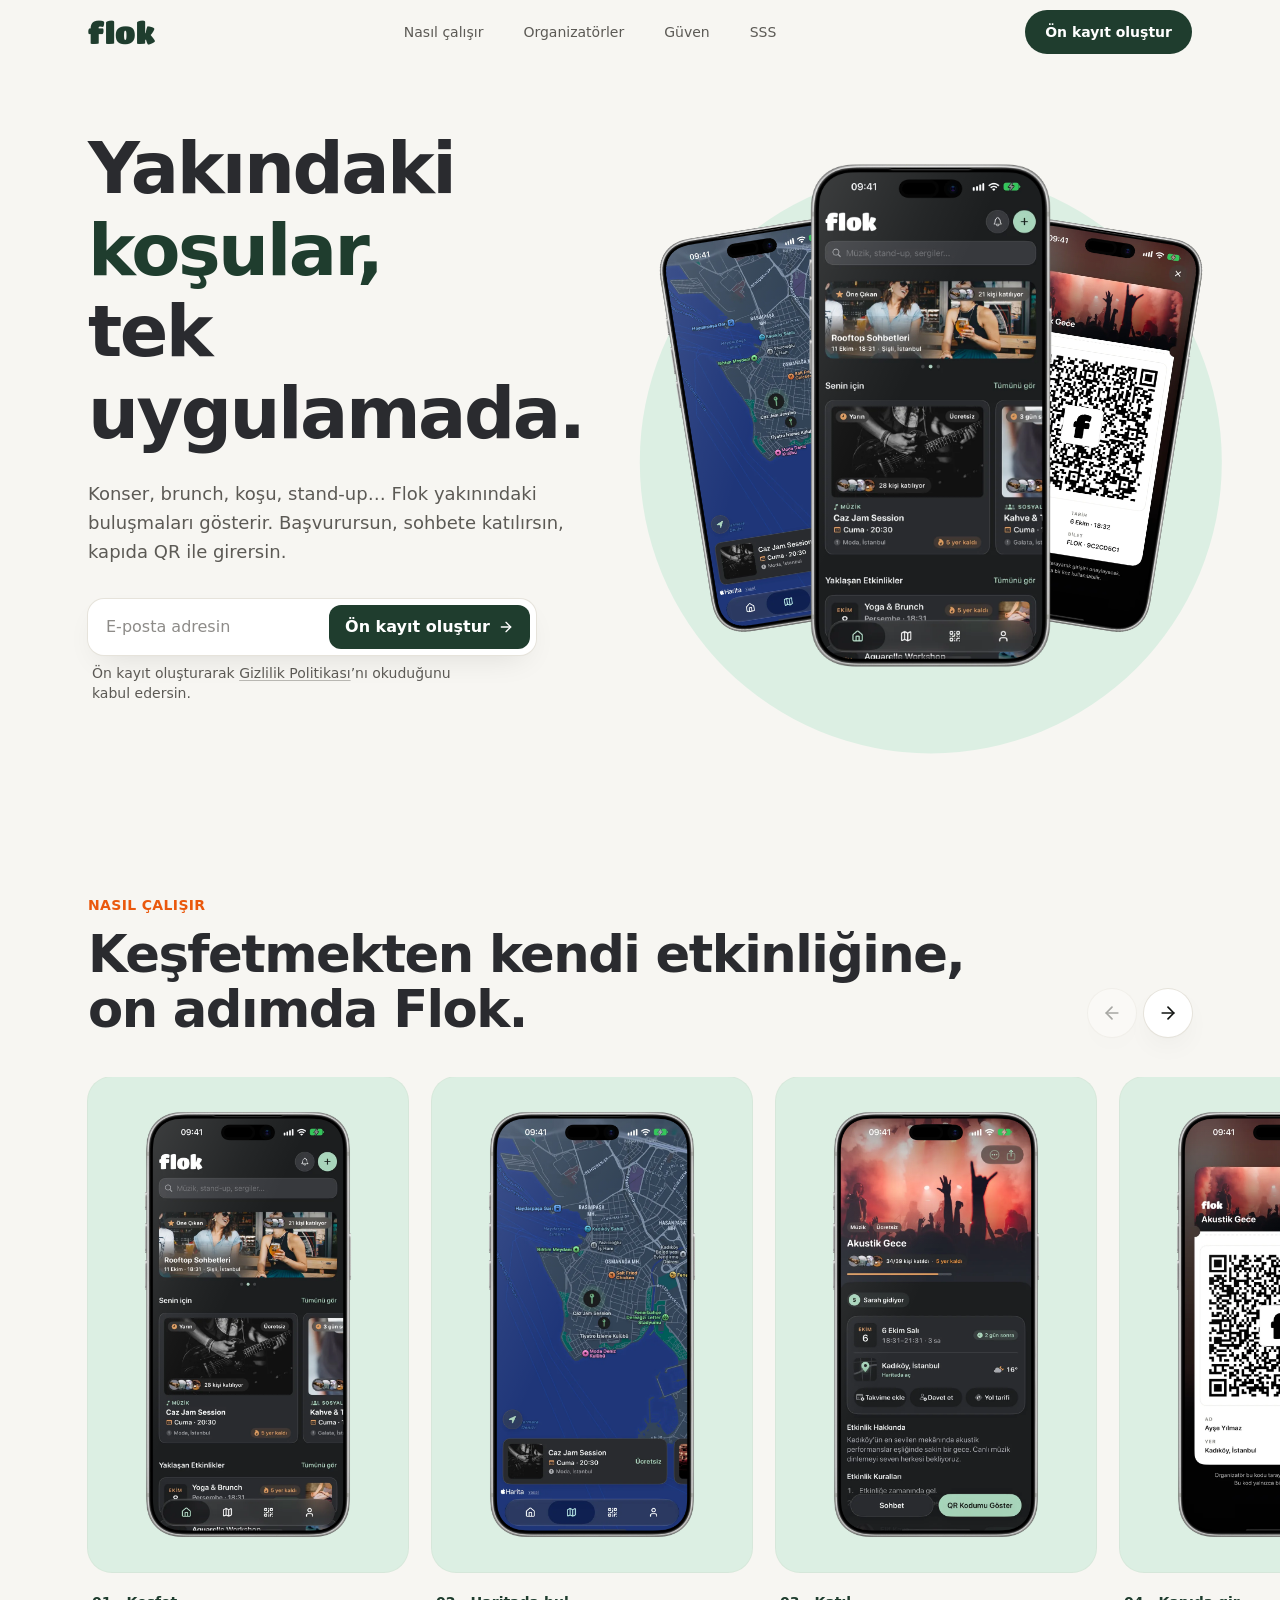
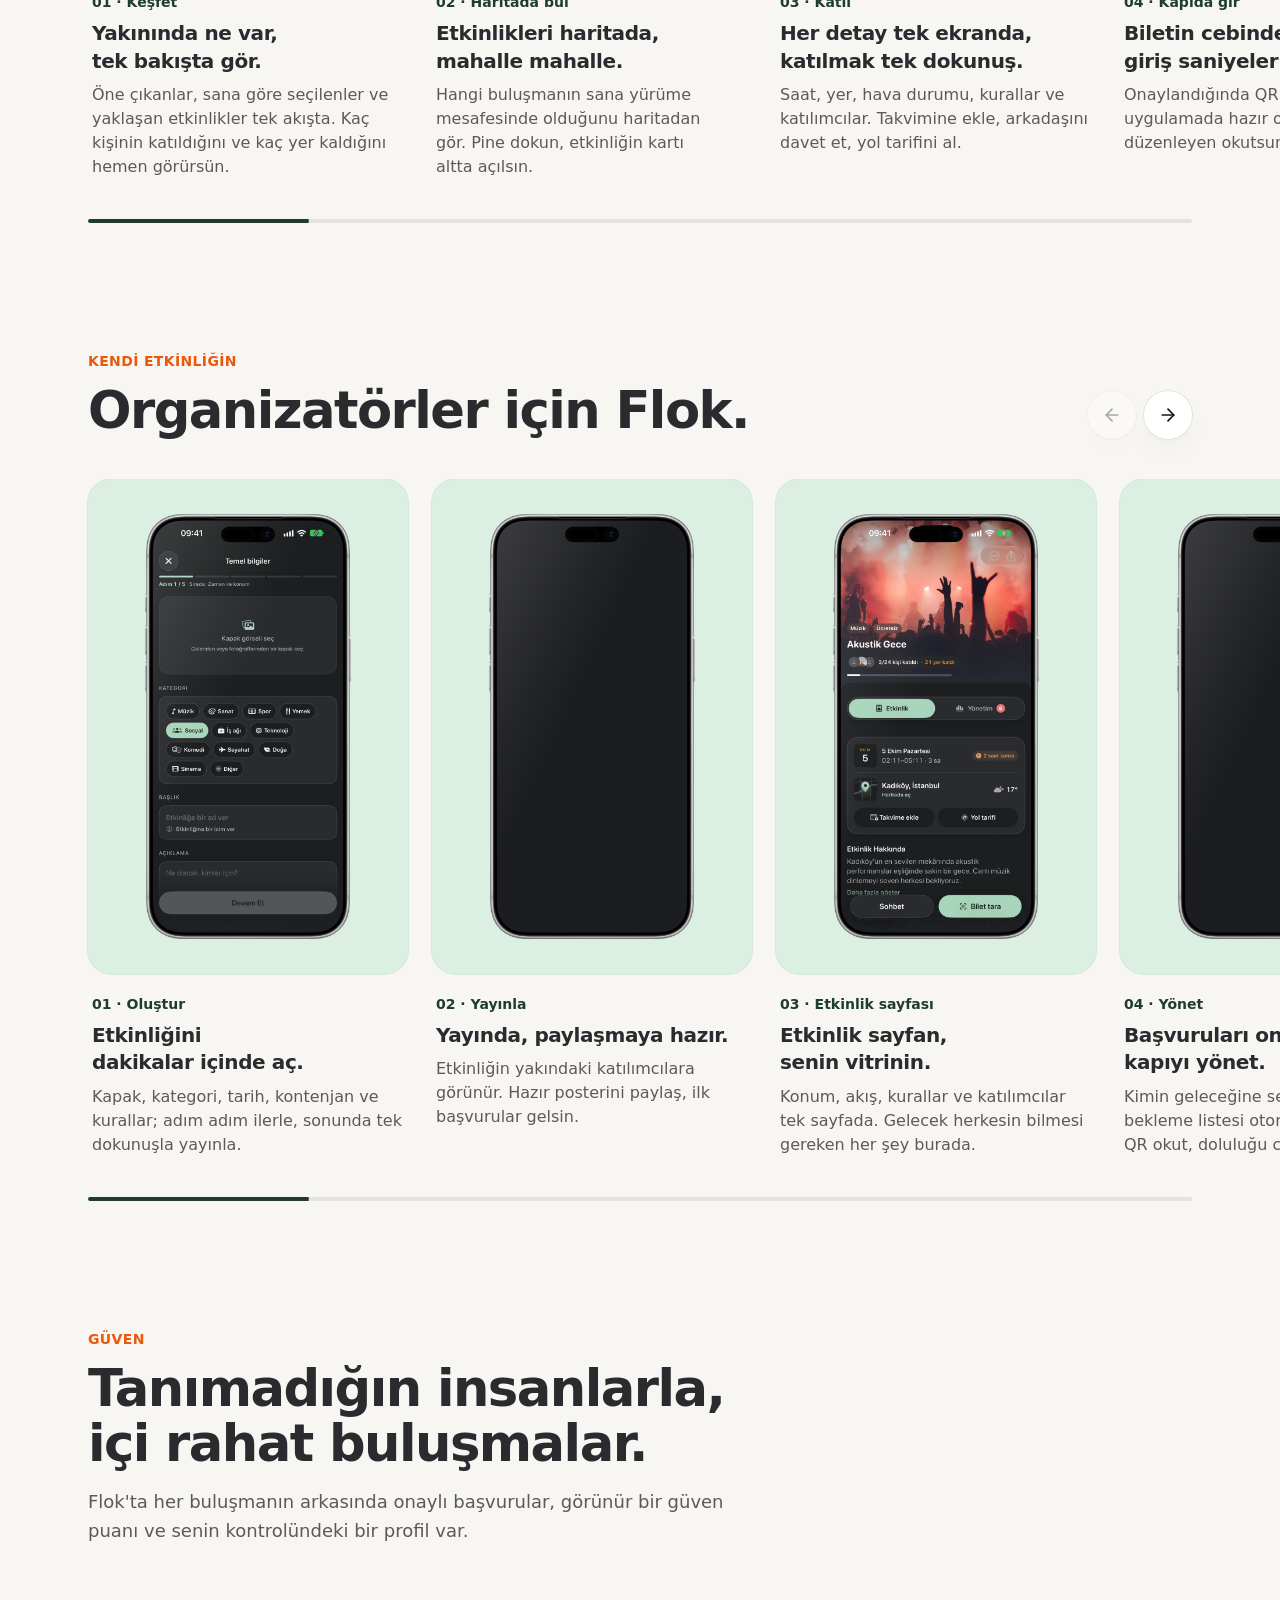
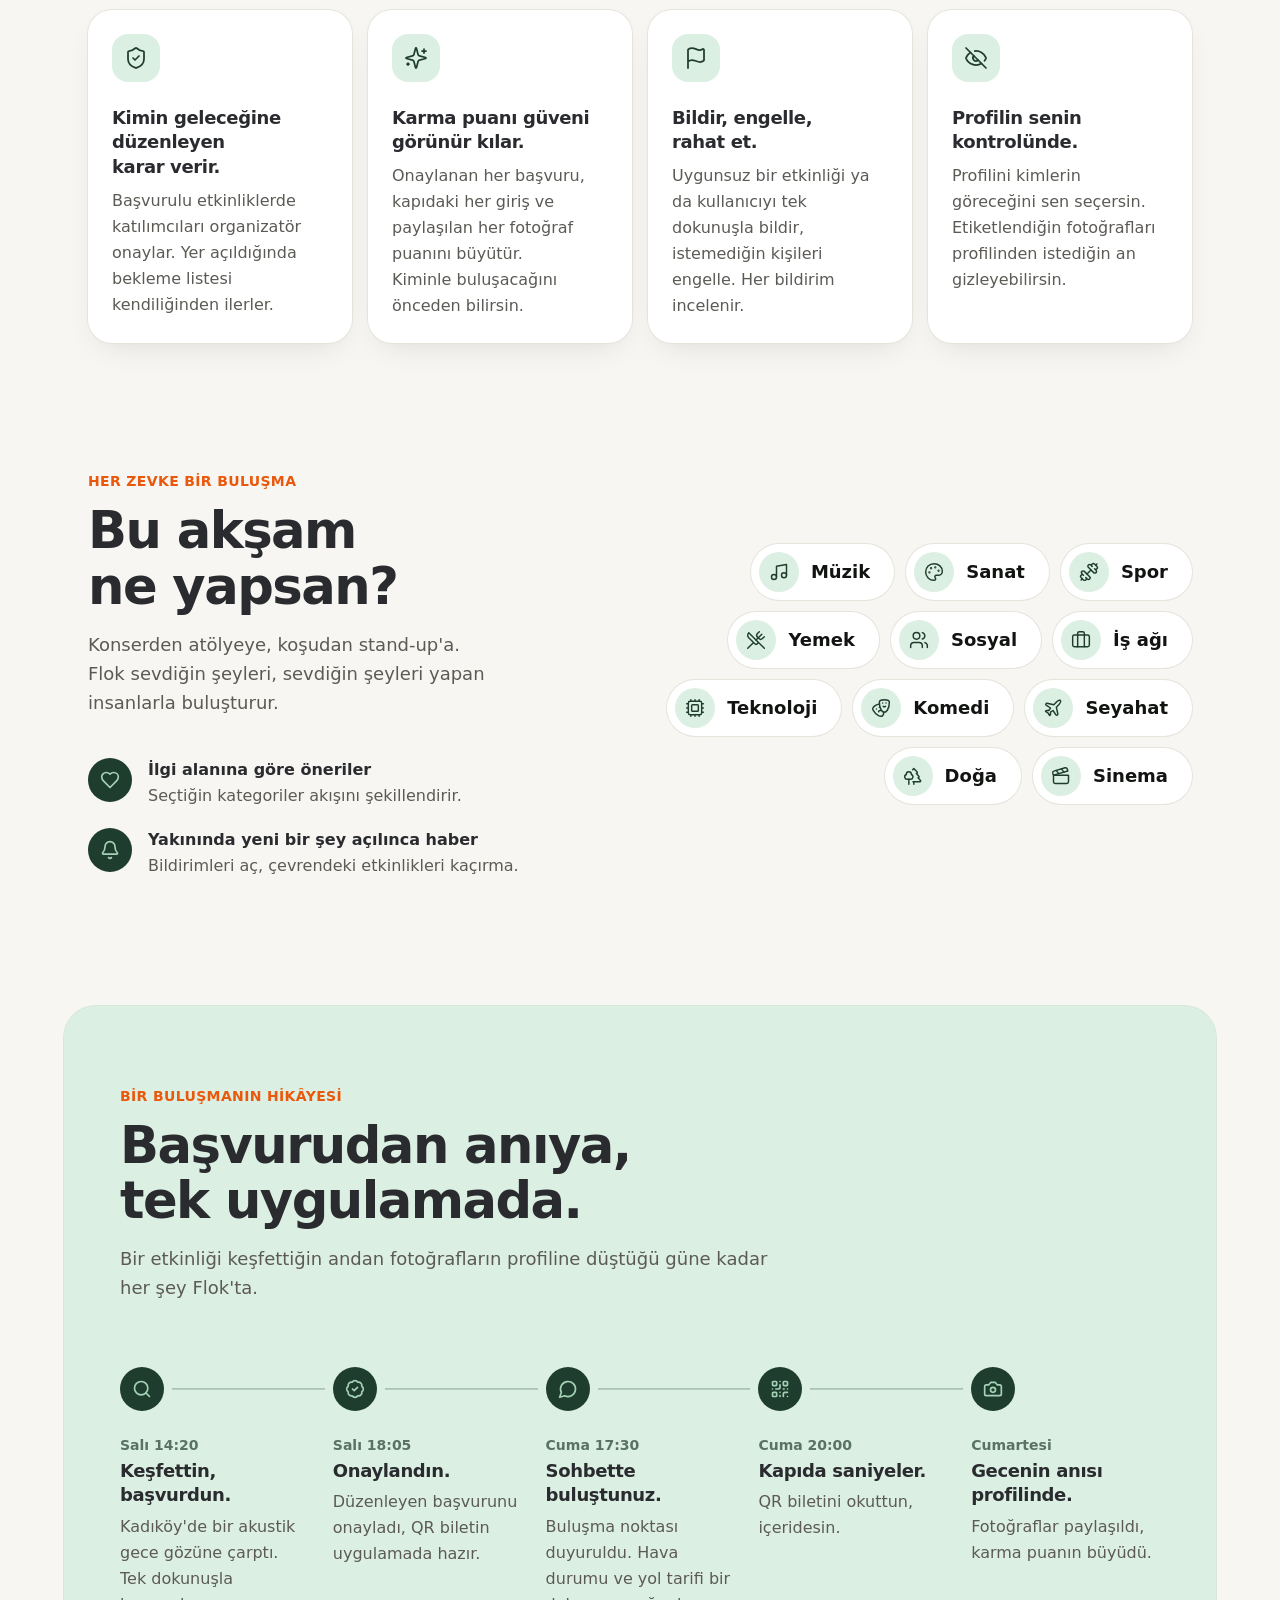
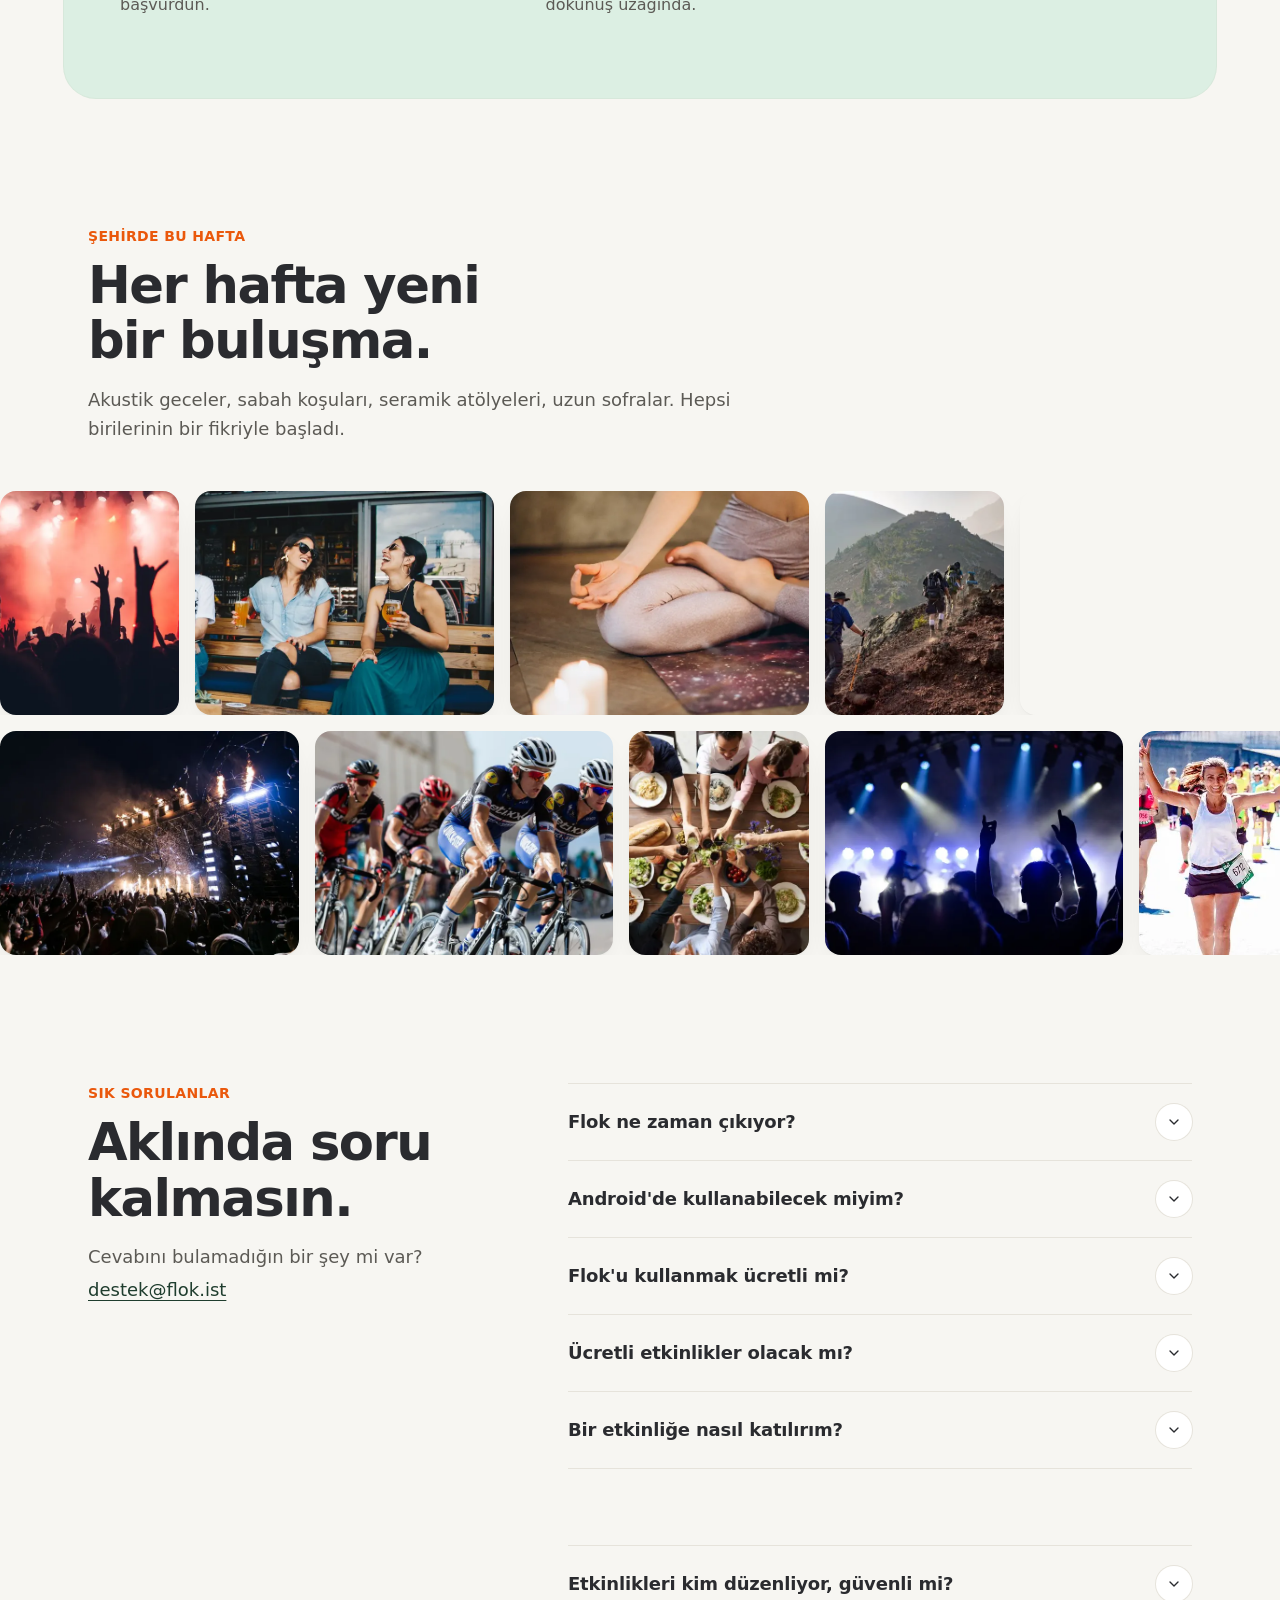
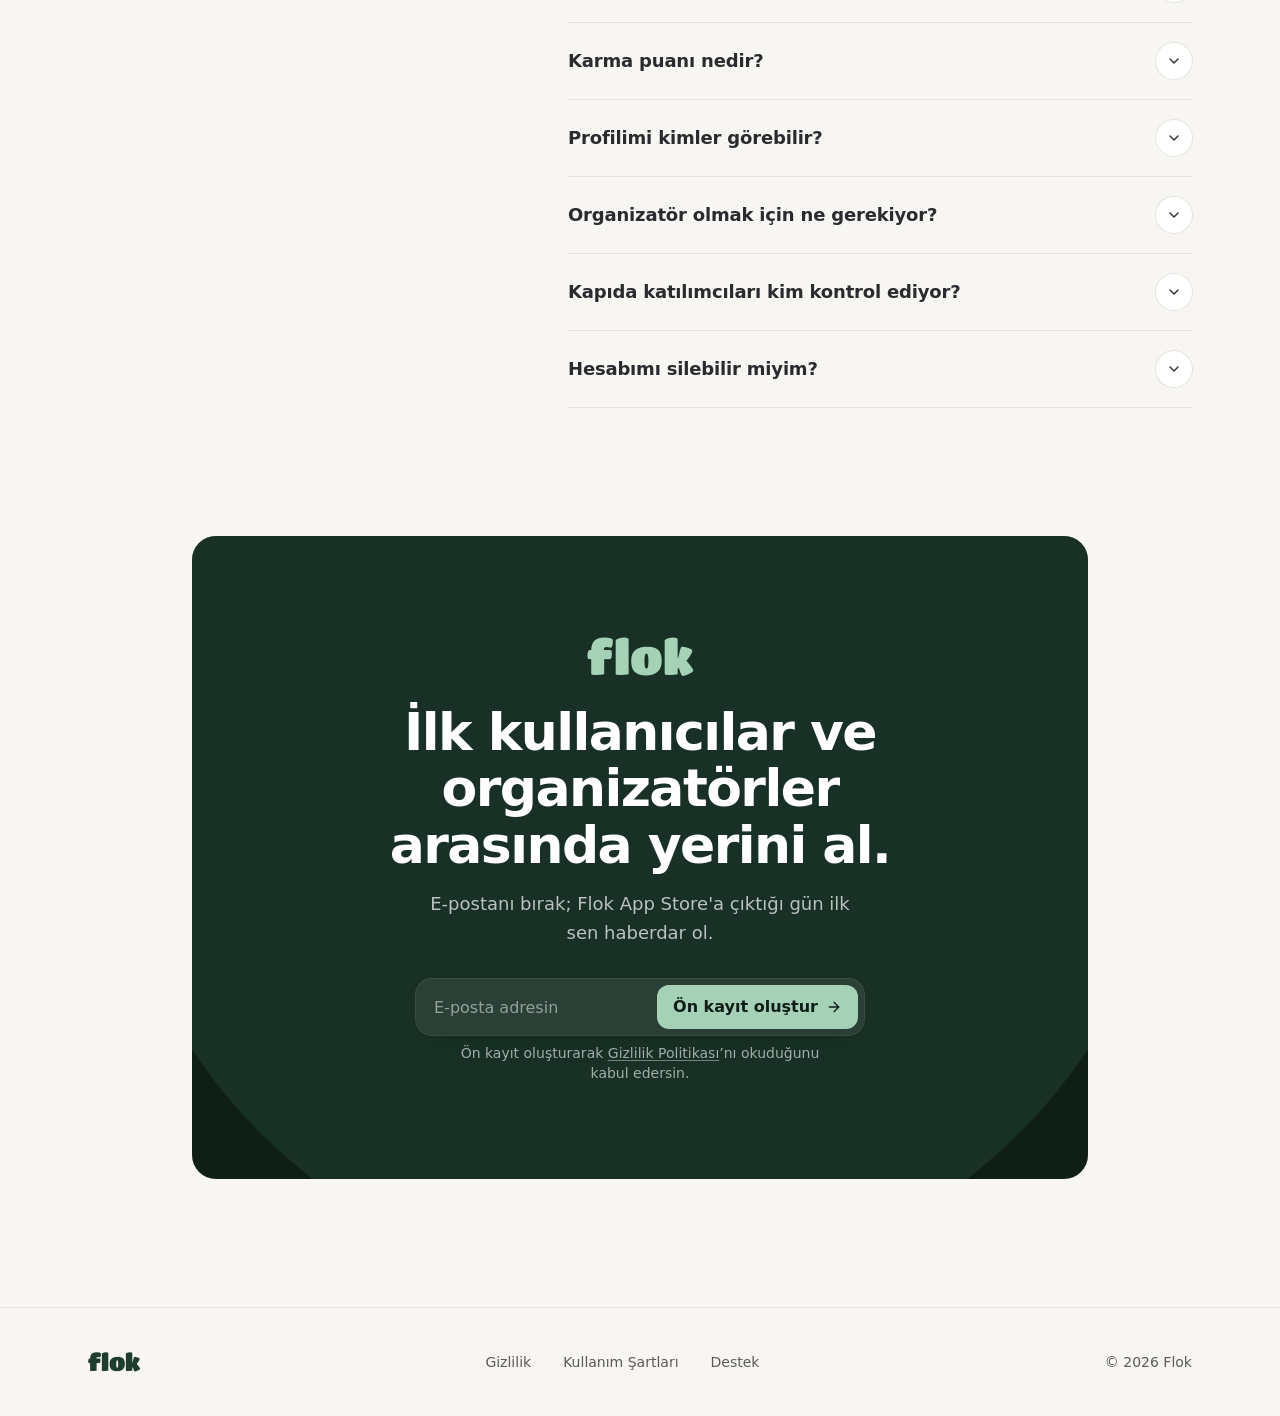
==== index.html @ c7b27651 "FAQ: organizer-led check-in Co-authored-by: Cursor <cursoragent@cursor.com>" ====
<!DOCTYPE html><!--N1QAQxFxc1OOfyD1akOY5--><html lang="tr" class="__variable_50549f"><head><meta charSet="utf-8"/><meta name="viewport" content="width=device-width, initial-scale=1"/><link rel="preload" href="/_next/static/media/bf5c1c0baed5368c-s.p.ttf" as="font" crossorigin="" type="font/ttf"/><link rel="preload" as="image" href="/images/screens/discover.webp" fetchPriority="high"/><link rel="preload" as="image" href="/images/device/iphone-17-pro-max-silver.webp"/><link rel="preload" as="image" href="/images/screens/organizer-create.webp" fetchPriority="high"/><link rel="stylesheet" href="/_next/static/css/d7f3125011aefb14.css" data-precedence="next"/><link rel="preload" as="script" fetchPriority="low" href="/_next/static/chunks/webpack-9bbf727d2c460bd5.js"/><script src="/_next/static/chunks/4bd1b696-c023c6e3521b1417.js" async=""></script><script src="/_next/static/chunks/255-09fb0d129bb12f51.js" async=""></script><script src="/_next/static/chunks/main-app-cf16a5efce6e337d.js" async=""></script><script src="/_next/static/chunks/602-55adcf4a4ee38e3e.js" async=""></script><script src="/_next/static/chunks/613-732f1d466fe06e6a.js" async=""></script><script src="/_next/static/chunks/app/page-00d53c99b347cc7b.js" async=""></script><meta name="next-size-adjust" content=""/><meta name="theme-color" content="#f7f6f2"/><title>Flok · Yakındaki etkinlikler, tek uygulamada</title><meta name="description" content="Flok yakınındaki konser, brunch, koşu ve buluşmaları gösterir. Başvur, sohbete katıl, kapıda QR ile gir. Ön kayıt açık."/><meta property="og:title" content="Flok · Yakındaki etkinlikler, tek uygulamada"/><meta property="og:description" content="Keşfet, katıl, sohbet et, kapıda QR ile gir. Ön kayıt açık."/><meta property="og:locale" content="tr_TR"/><meta property="og:image" content="https://flok.ist/images/og-home.jpg"/><meta property="og:image:width" content="1200"/><meta property="og:image:height" content="630"/><meta property="og:image:alt" content="Flok: Yakındaki etkinlikler, tek uygulamada."/><meta property="og:type" content="website"/><meta name="twitter:card" content="summary_large_image"/><meta name="twitter:title" content="Flok · Yakındaki etkinlikler, tek uygulamada"/><meta name="twitter:description" content="Keşfet, katıl, sohbet et, kapıda QR ile gir. Ön kayıt açık."/><meta name="twitter:image" content="https://flok.ist/images/og-home.jpg"/><meta name="twitter:image:width" content="1200"/><meta name="twitter:image:height" content="630"/><meta name="twitter:image:alt" content="Flok: Yakındaki etkinlikler, tek uygulamada."/><link rel="icon" href="/favicon.ico" type="image/x-icon" sizes="16x16"/><link rel="icon" href="/icon.png?3fd3f044d276ce29" type="image/png" sizes="512x512"/><link rel="apple-touch-icon" href="/apple-icon.png?17398823839cbad2" type="image/png" sizes="180x180"/><noscript><style>[style*="opacity:0"]{opacity:1!important;filter:none!important;transform:none!important}</style></noscript><script src="/_next/static/chunks/polyfills-42372ed130431b0a.js" noModule=""></script></head><body><div hidden=""><!--$--><!--/$--></div><header class="sticky top-0 z-50 transition-[background-color,box-shadow,backdrop-filter] duration-300 bg-transparent"><div class="mx-auto flex h-16 max-w-6xl items-center justify-between px-6"><a aria-label="Flok ana sayfa" class="font-logo text-3xl leading-none text-forest" href="/">flok</a><nav aria-label="Menü" class="hidden items-center gap-2 md:flex"><a class="inline-flex min-h-11 items-center rounded-full px-4 text-sm font-medium text-mute transition-colors hover:bg-ink/5 hover:text-ink" href="/#nasil">Nasıl çalışır</a><a class="inline-flex min-h-11 items-center rounded-full px-4 text-sm font-medium text-mute transition-colors hover:bg-ink/5 hover:text-ink" href="/#organizatorler">Organizatörler</a><a class="inline-flex min-h-11 items-center rounded-full px-4 text-sm font-medium text-mute transition-colors hover:bg-ink/5 hover:text-ink" href="/#guven">Güven</a><a class="inline-flex min-h-11 items-center rounded-full px-4 text-sm font-medium text-mute transition-colors hover:bg-ink/5 hover:text-ink" href="/#sss">SSS</a></nav><a class="inline-flex min-h-11 items-center rounded-full bg-forest px-5 font-display text-sm font-semibold text-white transition-colors hover:bg-forest-deep" tabindex="0" href="/#on-kayit">Ön kayıt oluştur</a></div></header><main id="main"><section id="top" class="relative overflow-x-clip"><div class="mx-auto grid max-w-6xl items-center gap-12 px-6 pt-8 pb-8 lg:grid-cols-[1.05fr_1fr] lg:gap-8 lg:pt-16 lg:pb-16"><div class="flex flex-col items-center text-center lg:items-start lg:text-left"><h1 style="animation-delay:0.05s" class="animate-rise text-[clamp(2.5rem,5.6vw,4.5rem)] leading-[1.14] font-extrabold tracking-[-0.035em]"><span class="sr-only">Yakındaki insanlar ve etkinlikler, tek uygulamada.</span><span aria-hidden="true"><span class="block">Yakındaki</span><span class="relative grid justify-items-center text-forest lg:justify-items-start"><span class="invisible col-start-1 row-start-1" aria-hidden="true">insanlar,</span><span class="invisible col-start-1 row-start-1" aria-hidden="true">etkinlikler,</span><span class="invisible col-start-1 row-start-1" aria-hidden="true">koşular,</span><span class="invisible col-start-1 row-start-1" aria-hidden="true">konserler,</span><span class="invisible col-start-1 row-start-1" aria-hidden="true">sofralar,</span><span class="invisible col-start-1 row-start-1" aria-hidden="true">atölyeler,</span><span class="invisible col-start-1 row-start-1" aria-hidden="true">yürüyüşler,</span><span class="invisible col-start-1 row-start-1" aria-hidden="true">stand-up&#x27;lar,</span><span class="invisible col-start-1 row-start-1" aria-hidden="true">sergiler,</span><span class="invisible col-start-1 row-start-1" aria-hidden="true">piknikler,</span><span class="invisible col-start-1 row-start-1" aria-hidden="true">topluluklar,</span><span class="col-start-1 row-start-1" style="opacity:1;filter:blur(0px);transform:none">insanlar,</span></span><span class="block">tek uygulamada.</span></span></h1><p style="animation-delay:0.2s" class="mt-6 max-w-lg animate-rise text-lg leading-relaxed text-mute">Konser, brunch, koşu, stand-up… Flok yakınındaki buluşmaları gösterir. Başvurursun, sohbete katılırsın, kapıda QR ile girersin.</p><div style="animation-delay:0.28s" class="mt-8 w-full max-w-md animate-rise"><div class="w-full max-w-md"><form noValidate=""><div class="flex items-center gap-2 rounded-2xl p-1.5 shadow-soft ring-1 transition-shadow focus-within:ring-2 bg-surface ring-line focus-within:ring-forest"><label for="_R_38pbtb_" class="sr-only">E-posta adresin</label><input id="_R_38pbtb_" type="email" required="" autoComplete="email" inputMode="email" placeholder="E-posta adresin" class="h-11 min-w-0 flex-1 bg-transparent px-3 text-base outline-none text-ink placeholder:text-mute/70" name="email"/><input type="text" tabindex="-1" autoComplete="off" aria-hidden="true" class="hidden" name="company"/><button type="submit" class="group inline-flex h-11 shrink-0 items-center gap-2 rounded-xl px-4 font-display font-semibold transition-colors disabled:opacity-70 bg-forest text-white hover:bg-forest-deep" tabindex="0">Ön kayıt oluştur<svg xmlns="http://www.w3.org/2000/svg" width="24" height="24" viewBox="0 0 24 24" fill="none" stroke="currentColor" stroke-width="2" stroke-linecap="round" stroke-linejoin="round" class="lucide lucide-arrow-right size-4 transition-transform group-hover:translate-x-0.5" aria-hidden="true"><path d="M5 12h14"></path><path d="m12 5 7 7-7 7"></path></svg></button></div><p role="status" aria-live="polite" class="mt-2 min-h-5 px-1 text-sm text-mute">Ön kayıt oluşturarak<!-- --> <a class="underline underline-offset-2 transition-colors decoration-mute/40 hover:text-ink" href="/gizlilik/">Gizlilik Politikası</a>’nı okuduğunu kabul edersin.</p></form></div></div></div><div class="relative mx-auto flex aspect-[1/1.02] w-full max-w-[520px] items-center justify-center" aria-label="Flok uygulama ekranları"><div aria-hidden="true" class="absolute top-1/2 left-1/2 aspect-square w-[112%] -translate-x-1/2 -translate-y-[42%] rounded-full bg-mint-soft"></div><div class="absolute top-[14%] left-[2%] w-[38%]" style="transform:none"><div class="drop-shadow-[var(--shadow-phone)]" style="opacity:0;transform:translateX(55%) translateY(60px) scale(0.94)"><div class="relative inline-block w-full align-middle leading-none" style="aspect-ratio:1470/3000"><div class="absolute z-0 overflow-hidden bg-graphite" style="left:4.557823129251701%;top:1.9333333333333333%;width:90.88435374149661%;height:96.13333333333334%;border-radius:13.323353293413174% / 6.171983356449376%"><img src="/images/screens/map.webp" alt="Harita ekranı: Kadıköy&#x27;deki etkinlik pinleri" width="660" height="1434" decoding="async" loading="lazy" fetchPriority="auto" class="block size-full object-cover object-top"/><div aria-hidden="true" class="pointer-events-none absolute inset-0 bg-[linear-gradient(115deg,rgb(255_255_255/0.14)_0%,rgb(255_255_255/0.04)_28%,transparent_42%)]"></div></div><img src="/images/device/iphone-17-pro-max-silver.webp" alt="" aria-hidden="true" width="735" height="1500" decoding="async" loading="lazy" draggable="false" class="pointer-events-none absolute inset-0 z-10 size-full select-none"/></div></div></div><div class="absolute top-[14%] right-[2%] w-[38%]" style="transform:none"><div class="drop-shadow-[var(--shadow-phone)]" style="opacity:0;transform:translateX(-55%) translateY(60px) scale(0.94)"><div class="relative inline-block w-full align-middle leading-none" style="aspect-ratio:1470/3000"><div class="absolute z-0 overflow-hidden bg-graphite" style="left:4.557823129251701%;top:1.9333333333333333%;width:90.88435374149661%;height:96.13333333333334%;border-radius:13.323353293413174% / 6.171983356449376%"><img src="/images/screens/qr.webp" alt="QR bilet ekranı: Akustik Gece bileti" width="660" height="1434" decoding="async" loading="lazy" fetchPriority="auto" class="block size-full object-cover object-top"/><div aria-hidden="true" class="pointer-events-none absolute inset-0 bg-[linear-gradient(115deg,rgb(255_255_255/0.14)_0%,rgb(255_255_255/0.04)_28%,transparent_42%)]"></div></div><img src="/images/device/iphone-17-pro-max-silver.webp" alt="" aria-hidden="true" width="735" height="1500" decoding="async" loading="lazy" draggable="false" class="pointer-events-none absolute inset-0 z-10 size-full select-none"/></div></div></div><div class="relative z-10 w-[48%]" style="transform:none"><div class="drop-shadow-[var(--shadow-phone)]" style="opacity:0;transform:translateY(90px) scale(0.9)"><div class="relative inline-block w-full align-middle leading-none" style="aspect-ratio:1470/3000"><div class="absolute z-0 overflow-hidden bg-graphite" style="left:4.557823129251701%;top:1.9333333333333333%;width:90.88435374149661%;height:96.13333333333334%;border-radius:13.323353293413174% / 6.171983356449376%"><img src="/images/screens/discover.webp" alt="Keşfet ekranı: öne çıkan ve yaklaşan etkinlikler" width="660" height="1434" decoding="async" loading="eager" fetchPriority="high" class="block size-full object-cover object-top"/><div aria-hidden="true" class="pointer-events-none absolute inset-0 bg-[linear-gradient(115deg,rgb(255_255_255/0.14)_0%,rgb(255_255_255/0.04)_28%,transparent_42%)]"></div></div><img src="/images/device/iphone-17-pro-max-silver.webp" alt="" aria-hidden="true" width="735" height="1500" decoding="async" loading="eager" draggable="false" class="pointer-events-none absolute inset-0 z-10 size-full select-none"/></div></div></div></div></div></section><section id="nasil" class="pt-24 lg:pt-32"><div class="mx-auto flex max-w-6xl flex-col gap-6 px-6 sm:flex-row sm:items-end sm:justify-between"><div style="opacity:0;filter:blur(6px);transform:translateY(12px)"><p class="font-display text-sm font-bold tracking-wide text-flame uppercase">Nasıl çalışır</p><h2 class="mt-3 text-[clamp(2rem,4vw,3.25rem)] leading-[1.08] font-bold tracking-[-0.03em]">Keşfetmekten kendi etkinliğine,<br class="hidden sm:block"/> on adımda Flok.</h2></div><div class="hidden gap-2 sm:flex"><button type="button" aria-label="Önceki ekran" disabled="" class="grid size-12 place-items-center rounded-full bg-surface text-ink shadow-soft ring-1 ring-line transition-[opacity,background-color] hover:bg-mint-soft disabled:pointer-events-none disabled:opacity-35" tabindex="0"><svg xmlns="http://www.w3.org/2000/svg" width="24" height="24" viewBox="0 0 24 24" fill="none" stroke="currentColor" stroke-width="2" stroke-linecap="round" stroke-linejoin="round" class="lucide lucide-arrow-left size-5" aria-hidden="true"><path d="m12 19-7-7 7-7"></path><path d="M19 12H5"></path></svg></button><button type="button" aria-label="Sonraki ekran" class="grid size-12 place-items-center rounded-full bg-surface text-ink shadow-soft ring-1 ring-line transition-[opacity,background-color] hover:bg-mint-soft disabled:pointer-events-none disabled:opacity-35" tabindex="0"><svg xmlns="http://www.w3.org/2000/svg" width="24" height="24" viewBox="0 0 24 24" fill="none" stroke="currentColor" stroke-width="2" stroke-linecap="round" stroke-linejoin="round" class="lucide lucide-arrow-right size-5" aria-hidden="true"><path d="M5 12h14"></path><path d="m12 5 7 7-7 7"></path></svg></button></div></div><div role="region" aria-label="Flok ekranları, yatay kaydır" tabindex="0" style="padding-inline:max(1.5rem, calc((100% - 72rem) / 2 + 1.5rem));scroll-padding-inline:max(1.5rem, calc((100% - 72rem) / 2 + 1.5rem))" class="mt-10 flex gap-4 overflow-x-auto overscroll-x-contain pb-4 outline-none [scrollbar-width:none] sm:gap-6 [&amp;::-webkit-scrollbar]:hidden snap-x snap-mandatory sm:cursor-grab"><article data-card="true" class="group w-[min(78vw,320px)] shrink-0 snap-start"><div style="opacity:0;filter:blur(6px);transform:translateY(12px)"><div class="rounded-3xl bg-mint-soft px-[17%] py-8 ring-1 ring-mint/40"><div class="drop-shadow-[var(--shadow-phone)] transition-transform duration-500 ease-[cubic-bezier(0.22,1,0.36,1)] group-hover:-translate-y-2"><div class="relative inline-block w-full align-middle leading-none" style="aspect-ratio:1470/3000"><div class="absolute z-0 overflow-hidden bg-graphite" style="left:4.557823129251701%;top:1.9333333333333333%;width:90.88435374149661%;height:96.13333333333334%;border-radius:13.323353293413174% / 6.171983356449376%"><img src="/images/screens/discover.webp" alt="Keşfet ekranı: öne çıkan ve yaklaşan etkinlikler" width="660" height="1434" decoding="async" loading="eager" fetchPriority="high" class="block size-full object-cover object-top"/><div aria-hidden="true" class="pointer-events-none absolute inset-0 bg-[linear-gradient(115deg,rgb(255_255_255/0.14)_0%,rgb(255_255_255/0.04)_28%,transparent_42%)]"></div></div><img src="/images/device/iphone-17-pro-max-silver.webp" alt="" aria-hidden="true" width="735" height="1500" decoding="async" loading="eager" draggable="false" class="pointer-events-none absolute inset-0 z-10 size-full select-none"/></div></div></div><div class="px-1 pt-5"><p class="font-display text-sm font-bold text-forest">01<!-- --> · <!-- -->Keşfet</p><h3 class="mt-2 text-xl leading-snug font-bold tracking-[-0.02em]">Yakınında ne var, tek bakışta gör.</h3><p class="mt-2 text-mute">Öne çıkanlar, sana göre seçilenler ve yaklaşan etkinlikler tek akışta. Kaç kişinin katıldığını ve kaç yer kaldığını hemen görürsün.</p></div></div></article><article data-card="true" class="group w-[min(78vw,320px)] shrink-0 snap-start"><div style="opacity:0;filter:blur(6px);transform:translateY(12px)"><div class="rounded-3xl bg-mint-soft px-[17%] py-8 ring-1 ring-mint/40"><div class="drop-shadow-[var(--shadow-phone)] transition-transform duration-500 ease-[cubic-bezier(0.22,1,0.36,1)] group-hover:-translate-y-2"><div class="relative inline-block w-full align-middle leading-none" style="aspect-ratio:1470/3000"><div class="absolute z-0 overflow-hidden bg-graphite" style="left:4.557823129251701%;top:1.9333333333333333%;width:90.88435374149661%;height:96.13333333333334%;border-radius:13.323353293413174% / 6.171983356449376%"><img src="/images/screens/map.webp" alt="Harita ekranı: Kadıköy&#x27;deki etkinlik pinleri" width="660" height="1434" decoding="async" loading="lazy" fetchPriority="auto" class="block size-full object-cover object-top"/><div aria-hidden="true" class="pointer-events-none absolute inset-0 bg-[linear-gradient(115deg,rgb(255_255_255/0.14)_0%,rgb(255_255_255/0.04)_28%,transparent_42%)]"></div></div><img src="/images/device/iphone-17-pro-max-silver.webp" alt="" aria-hidden="true" width="735" height="1500" decoding="async" loading="lazy" draggable="false" class="pointer-events-none absolute inset-0 z-10 size-full select-none"/></div></div></div><div class="px-1 pt-5"><p class="font-display text-sm font-bold text-forest">02<!-- --> · <!-- -->Haritada bul</p><h3 class="mt-2 text-xl leading-snug font-bold tracking-[-0.02em]">Etkinlikleri haritada, mahalle mahalle.</h3><p class="mt-2 text-mute">Hangi buluşmanın sana yürüme mesafesinde olduğunu haritadan gör. Pine dokun, etkinliğin kartı altta açılsın.</p></div></div></article><article data-card="true" class="group w-[min(78vw,320px)] shrink-0 snap-start"><div style="opacity:0;filter:blur(6px);transform:translateY(12px)"><div class="rounded-3xl bg-mint-soft px-[17%] py-8 ring-1 ring-mint/40"><div class="drop-shadow-[var(--shadow-phone)] transition-transform duration-500 ease-[cubic-bezier(0.22,1,0.36,1)] group-hover:-translate-y-2"><div class="relative inline-block w-full align-middle leading-none" style="aspect-ratio:1470/3000"><div class="absolute z-0 overflow-hidden bg-graphite" style="left:4.557823129251701%;top:1.9333333333333333%;width:90.88435374149661%;height:96.13333333333334%;border-radius:13.323353293413174% / 6.171983356449376%"><img src="/images/screens/detail.webp" alt="Etkinlik detay ekranı: Akustik Gece" width="660" height="1434" decoding="async" loading="lazy" fetchPriority="auto" class="block size-full object-cover object-top"/><div aria-hidden="true" class="pointer-events-none absolute inset-0 bg-[linear-gradient(115deg,rgb(255_255_255/0.14)_0%,rgb(255_255_255/0.04)_28%,transparent_42%)]"></div></div><img src="/images/device/iphone-17-pro-max-silver.webp" alt="" aria-hidden="true" width="735" height="1500" decoding="async" loading="lazy" draggable="false" class="pointer-events-none absolute inset-0 z-10 size-full select-none"/></div></div></div><div class="px-1 pt-5"><p class="font-display text-sm font-bold text-forest">03<!-- --> · <!-- -->Katıl</p><h3 class="mt-2 text-xl leading-snug font-bold tracking-[-0.02em]">Her detay tek ekranda, katılmak tek dokunuş.</h3><p class="mt-2 text-mute">Saat, yer, hava durumu, kurallar ve katılımcılar. Takvimine ekle, arkadaşını davet et, yol tarifini al.</p></div></div></article><article data-card="true" class="group w-[min(78vw,320px)] shrink-0 snap-start"><div style="opacity:0;filter:blur(6px);transform:translateY(12px)"><div class="rounded-3xl bg-mint-soft px-[17%] py-8 ring-1 ring-mint/40"><div class="drop-shadow-[var(--shadow-phone)] transition-transform duration-500 ease-[cubic-bezier(0.22,1,0.36,1)] group-hover:-translate-y-2"><div class="relative inline-block w-full align-middle leading-none" style="aspect-ratio:1470/3000"><div class="absolute z-0 overflow-hidden bg-graphite" style="left:4.557823129251701%;top:1.9333333333333333%;width:90.88435374149661%;height:96.13333333333334%;border-radius:13.323353293413174% / 6.171983356449376%"><img src="/images/screens/qr.webp" alt="QR bilet ekranı: Akustik Gece bileti" width="660" height="1434" decoding="async" loading="lazy" fetchPriority="auto" class="block size-full object-cover object-top"/><div aria-hidden="true" class="pointer-events-none absolute inset-0 bg-[linear-gradient(115deg,rgb(255_255_255/0.14)_0%,rgb(255_255_255/0.04)_28%,transparent_42%)]"></div></div><img src="/images/device/iphone-17-pro-max-silver.webp" alt="" aria-hidden="true" width="735" height="1500" decoding="async" loading="lazy" draggable="false" class="pointer-events-none absolute inset-0 z-10 size-full select-none"/></div></div></div><div class="px-1 pt-5"><p class="font-display text-sm font-bold text-forest">04<!-- --> · <!-- -->Kapıda gir</p><h3 class="mt-2 text-xl leading-snug font-bold tracking-[-0.02em]">Biletin cebinde, giriş saniyeler sürer.</h3><p class="mt-2 text-mute">Onaylandığında QR biletin uygulamada hazır olur. Kapıda göster, düzenleyen okutsun, içeridesin.</p></div></div></article><article data-card="true" class="group w-[min(78vw,320px)] shrink-0 snap-start"><div style="opacity:0;filter:blur(6px);transform:translateY(12px)"><div class="rounded-3xl bg-mint-soft px-[17%] py-8 ring-1 ring-mint/40"><div class="drop-shadow-[var(--shadow-phone)] transition-transform duration-500 ease-[cubic-bezier(0.22,1,0.36,1)] group-hover:-translate-y-2"><div class="relative inline-block w-full align-middle leading-none" style="aspect-ratio:1470/3000"><div class="absolute z-0 overflow-hidden bg-graphite" style="left:4.557823129251701%;top:1.9333333333333333%;width:90.88435374149661%;height:96.13333333333334%;border-radius:13.323353293413174% / 6.171983356449376%"><img src="/images/screens/chat.webp" alt="Etkinlik sohbeti ekranı" width="660" height="1434" decoding="async" loading="lazy" fetchPriority="auto" class="block size-full object-cover object-top"/><div aria-hidden="true" class="pointer-events-none absolute inset-0 bg-[linear-gradient(115deg,rgb(255_255_255/0.14)_0%,rgb(255_255_255/0.04)_28%,transparent_42%)]"></div></div><img src="/images/device/iphone-17-pro-max-silver.webp" alt="" aria-hidden="true" width="735" height="1500" decoding="async" loading="lazy" draggable="false" class="pointer-events-none absolute inset-0 z-10 size-full select-none"/></div></div></div><div class="px-1 pt-5"><p class="font-display text-sm font-bold text-forest">05<!-- --> · <!-- -->Sohbet</p><h3 class="mt-2 text-xl leading-snug font-bold tracking-[-0.02em]">Katılımcılarla tek yerde konuş.</h3><p class="mt-2 text-mute">Her etkinliğin kendi sohbeti var. Düzenleyen duyuru paylaşır, katılımcılar nerede buluşacağını konuşur.</p></div></div></article><article data-card="true" class="group w-[min(78vw,320px)] shrink-0 snap-start"><div style="opacity:0;filter:blur(6px);transform:translateY(12px)"><div class="rounded-3xl bg-mint-soft px-[17%] py-8 ring-1 ring-mint/40"><div class="drop-shadow-[var(--shadow-phone)] transition-transform duration-500 ease-[cubic-bezier(0.22,1,0.36,1)] group-hover:-translate-y-2"><div class="relative inline-block w-full align-middle leading-none" style="aspect-ratio:1470/3000"><div class="absolute z-0 overflow-hidden bg-graphite" style="left:4.557823129251701%;top:1.9333333333333333%;width:90.88435374149661%;height:96.13333333333334%;border-radius:13.323353293413174% / 6.171983356449376%"><img src="/images/screens/profile.webp" alt="Profil ekranı: karma puanı ve etkinlik anıları" width="660" height="1434" decoding="async" loading="lazy" fetchPriority="auto" class="block size-full object-cover object-top"/><div aria-hidden="true" class="pointer-events-none absolute inset-0 bg-[linear-gradient(115deg,rgb(255_255_255/0.14)_0%,rgb(255_255_255/0.04)_28%,transparent_42%)]"></div></div><img src="/images/device/iphone-17-pro-max-silver.webp" alt="" aria-hidden="true" width="735" height="1500" decoding="async" loading="lazy" draggable="false" class="pointer-events-none absolute inset-0 z-10 size-full select-none"/></div></div></div><div class="px-1 pt-5"><p class="font-display text-sm font-bold text-forest">06<!-- --> · <!-- -->Anılar</p><h3 class="mt-2 text-xl leading-snug font-bold tracking-[-0.02em]">Her buluşma profilinde bir anı.</h3><p class="mt-2 text-mute">Etkinlikten sonra fotoğrafları ekle. Katılanlar görür, beğenir; her katılımla karma puanın büyür.</p></div></div></article><article data-card="true" class="group w-[min(78vw,320px)] shrink-0 snap-start"><div style="opacity:0;filter:blur(6px);transform:translateY(12px)"><div class="rounded-3xl bg-mint-soft px-[17%] py-8 ring-1 ring-mint/40"><div class="drop-shadow-[var(--shadow-phone)] transition-transform duration-500 ease-[cubic-bezier(0.22,1,0.36,1)] group-hover:-translate-y-2"><div class="relative inline-block w-full align-middle leading-none" style="aspect-ratio:1470/3000"><div class="absolute z-0 overflow-hidden bg-graphite" style="left:4.557823129251701%;top:1.9333333333333333%;width:90.88435374149661%;height:96.13333333333334%;border-radius:13.323353293413174% / 6.171983356449376%"><img src="/images/screens/organizer.webp" alt="Düzenleyen paneli: başvurular, doluluk ve kapıda giriş" width="660" height="1434" decoding="async" loading="lazy" fetchPriority="auto" class="block size-full object-cover object-top"/><div aria-hidden="true" class="pointer-events-none absolute inset-0 bg-[linear-gradient(115deg,rgb(255_255_255/0.14)_0%,rgb(255_255_255/0.04)_28%,transparent_42%)]"></div></div><img src="/images/device/iphone-17-pro-max-silver.webp" alt="" aria-hidden="true" width="735" height="1500" decoding="async" loading="lazy" draggable="false" class="pointer-events-none absolute inset-0 z-10 size-full select-none"/></div></div></div><div class="px-1 pt-5"><p class="font-display text-sm font-bold text-forest">07<!-- --> · <!-- -->Düzenle</p><h3 class="mt-2 text-xl leading-snug font-bold tracking-[-0.02em]">Sıra sende: kendi etkinliğini aç.</h3><p class="mt-2 text-mute">Yer, saat, kontenjan ve kuralları gir, yayınla. Başvuruları onayla, kapıda biletleri tara, doluluğu tek panelden izle.</p></div></div></article><article data-card="true" class="group w-[min(78vw,320px)] shrink-0 snap-start"><div style="opacity:0;filter:blur(6px);transform:translateY(12px)"><div class="rounded-3xl bg-mint-soft px-[17%] py-8 ring-1 ring-mint/40"><div class="drop-shadow-[var(--shadow-phone)] transition-transform duration-500 ease-[cubic-bezier(0.22,1,0.36,1)] group-hover:-translate-y-2"><div class="relative inline-block w-full align-middle leading-none" style="aspect-ratio:1470/3000"><div class="absolute z-0 overflow-hidden bg-graphite" style="left:4.557823129251701%;top:1.9333333333333333%;width:90.88435374149661%;height:96.13333333333334%;border-radius:13.323353293413174% / 6.171983356449376%"><img src="/images/screens/my-events.webp" alt="Etkinliklerim ekranı: sıradaki etkinlik ve bu haftaki planlar" width="660" height="1434" decoding="async" loading="lazy" fetchPriority="auto" class="block size-full object-cover object-top"/><div aria-hidden="true" class="pointer-events-none absolute inset-0 bg-[linear-gradient(115deg,rgb(255_255_255/0.14)_0%,rgb(255_255_255/0.04)_28%,transparent_42%)]"></div></div><img src="/images/device/iphone-17-pro-max-silver.webp" alt="" aria-hidden="true" width="735" height="1500" decoding="async" loading="lazy" draggable="false" class="pointer-events-none absolute inset-0 z-10 size-full select-none"/></div></div></div><div class="px-1 pt-5"><p class="font-display text-sm font-bold text-forest">08<!-- --> · <!-- -->Etkinliklerim</p><h3 class="mt-2 text-xl leading-snug font-bold tracking-[-0.02em]">Planların tek listede.</h3><p class="mt-2 text-mute">Sıradaki etkinliğin en üstte; biletine, sohbetine ve yol tarifine tek dokunuşla ulaş. Katılacakların, oluşturdukların ve geçmişin ayrı sekmelerde.</p></div></div></article><article data-card="true" class="group w-[min(78vw,320px)] shrink-0 snap-start"><div style="opacity:0;filter:blur(6px);transform:translateY(12px)"><div class="rounded-3xl bg-mint-soft px-[17%] py-8 ring-1 ring-mint/40"><div class="drop-shadow-[var(--shadow-phone)] transition-transform duration-500 ease-[cubic-bezier(0.22,1,0.36,1)] group-hover:-translate-y-2"><div class="relative inline-block w-full align-middle leading-none" style="aspect-ratio:1470/3000"><div class="absolute z-0 overflow-hidden bg-graphite" style="left:4.557823129251701%;top:1.9333333333333333%;width:90.88435374149661%;height:96.13333333333334%;border-radius:13.323353293413174% / 6.171983356449376%"><img src="/images/screens/organizer-create.webp" alt="Etkinlik oluşturma ekranı" width="660" height="1434" decoding="async" loading="lazy" fetchPriority="auto" class="block size-full object-cover object-top"/><div aria-hidden="true" class="pointer-events-none absolute inset-0 bg-[linear-gradient(115deg,rgb(255_255_255/0.14)_0%,rgb(255_255_255/0.04)_28%,transparent_42%)]"></div></div><img src="/images/device/iphone-17-pro-max-silver.webp" alt="" aria-hidden="true" width="735" height="1500" decoding="async" loading="lazy" draggable="false" class="pointer-events-none absolute inset-0 z-10 size-full select-none"/></div></div></div><div class="px-1 pt-5"><p class="font-display text-sm font-bold text-forest">09<!-- --> · <!-- -->Oluştur</p><h3 class="mt-2 text-xl leading-snug font-bold tracking-[-0.02em]">Adım adım etkinlik oluştur.</h3><p class="mt-2 text-mute">Kapak, kategori, tarih, kontenjan ve kurallar. Her adım tek ekranda, sonunda tek dokunuşla yayınla.</p></div></div></article><article data-card="true" class="group w-[min(78vw,320px)] shrink-0 snap-start"><div style="opacity:0;filter:blur(6px);transform:translateY(12px)"><div class="rounded-3xl bg-mint-soft px-[17%] py-8 ring-1 ring-mint/40"><div class="drop-shadow-[var(--shadow-phone)] transition-transform duration-500 ease-[cubic-bezier(0.22,1,0.36,1)] group-hover:-translate-y-2"><div class="relative inline-block w-full align-middle leading-none" style="aspect-ratio:1470/3000"><div class="absolute z-0 overflow-hidden bg-graphite" style="left:4.557823129251701%;top:1.9333333333333333%;width:90.88435374149661%;height:96.13333333333334%;border-radius:13.323353293413174% / 6.171983356449376%"><img src="/images/screens/welcome.webp" alt="Hoş geldin ekranı: Apple, Google veya e-posta ile giriş" width="660" height="1434" decoding="async" loading="lazy" fetchPriority="auto" class="block size-full object-cover object-top"/><div aria-hidden="true" class="pointer-events-none absolute inset-0 bg-[linear-gradient(115deg,rgb(255_255_255/0.14)_0%,rgb(255_255_255/0.04)_28%,transparent_42%)]"></div></div><img src="/images/device/iphone-17-pro-max-silver.webp" alt="" aria-hidden="true" width="735" height="1500" decoding="async" loading="lazy" draggable="false" class="pointer-events-none absolute inset-0 z-10 size-full select-none"/></div></div></div><div class="px-1 pt-5"><p class="font-display text-sm font-bold text-forest">10<!-- --> · <!-- -->Hemen başla</p><h3 class="mt-2 text-xl leading-snug font-bold tracking-[-0.02em]">Saniyeler içinde içeridesin.</h3><p class="mt-2 text-mute">Apple, Google ya da e-postanla giriş yap; ilgi alanlarını seç, yakınındaki etkinlikler hazır.</p></div></div></article></div><div class="mx-auto mt-6 max-w-6xl px-6"><div aria-hidden="true" class="h-1 overflow-hidden rounded-full bg-line"><div class="h-full origin-left rounded-full bg-forest"></div></div></div></section><section id="organizatorler" class="pt-24 lg:pt-32"><div class="mx-auto flex max-w-6xl flex-col gap-6 px-6 sm:flex-row sm:items-end sm:justify-between"><div style="opacity:0;filter:blur(6px);transform:translateY(12px)"><p class="font-display text-sm font-bold tracking-wide text-flame uppercase">Kendi etkinliğin</p><h2 class="mt-3 text-[clamp(2rem,4vw,3.25rem)] leading-[1.08] font-bold tracking-[-0.03em]">Organizatörler için Flok.</h2></div><div class="hidden gap-2 sm:flex"><button type="button" aria-label="Önceki ekran" disabled="" class="grid size-12 place-items-center rounded-full bg-surface text-ink shadow-soft ring-1 ring-line transition-[opacity,background-color] hover:bg-mint-soft disabled:pointer-events-none disabled:opacity-35" tabindex="0"><svg xmlns="http://www.w3.org/2000/svg" width="24" height="24" viewBox="0 0 24 24" fill="none" stroke="currentColor" stroke-width="2" stroke-linecap="round" stroke-linejoin="round" class="lucide lucide-arrow-left size-5" aria-hidden="true"><path d="m12 19-7-7 7-7"></path><path d="M19 12H5"></path></svg></button><button type="button" aria-label="Sonraki ekran" class="grid size-12 place-items-center rounded-full bg-surface text-ink shadow-soft ring-1 ring-line transition-[opacity,background-color] hover:bg-mint-soft disabled:pointer-events-none disabled:opacity-35" tabindex="0"><svg xmlns="http://www.w3.org/2000/svg" width="24" height="24" viewBox="0 0 24 24" fill="none" stroke="currentColor" stroke-width="2" stroke-linecap="round" stroke-linejoin="round" class="lucide lucide-arrow-right size-5" aria-hidden="true"><path d="M5 12h14"></path><path d="m12 5 7 7-7 7"></path></svg></button></div></div><div role="region" aria-label="Organizatör ekranları, yatay kaydır" tabindex="0" style="padding-inline:max(1.5rem, calc((100% - 72rem) / 2 + 1.5rem));scroll-padding-inline:max(1.5rem, calc((100% - 72rem) / 2 + 1.5rem))" class="mt-10 flex gap-4 overflow-x-auto overscroll-x-contain pb-4 outline-none [scrollbar-width:none] sm:gap-6 [&amp;::-webkit-scrollbar]:hidden snap-x snap-mandatory sm:cursor-grab"><article data-card="true" class="group w-[min(78vw,320px)] shrink-0 snap-start"><div style="opacity:0;filter:blur(6px);transform:translateY(12px)"><div class="rounded-3xl bg-mint-soft px-[17%] py-8 ring-1 ring-mint/40"><div class="drop-shadow-[var(--shadow-phone)] transition-transform duration-500 ease-[cubic-bezier(0.22,1,0.36,1)] group-hover:-translate-y-2"><div class="relative inline-block w-full align-middle leading-none" style="aspect-ratio:1470/3000"><div class="absolute z-0 overflow-hidden bg-graphite" style="left:4.557823129251701%;top:1.9333333333333333%;width:90.88435374149661%;height:96.13333333333334%;border-radius:13.323353293413174% / 6.171983356449376%"><img src="/images/screens/organizer-create.webp" alt="Etkinlik oluşturma ekranı" width="660" height="1434" decoding="async" loading="eager" fetchPriority="high" class="block size-full object-cover object-top"/><div aria-hidden="true" class="pointer-events-none absolute inset-0 bg-[linear-gradient(115deg,rgb(255_255_255/0.14)_0%,rgb(255_255_255/0.04)_28%,transparent_42%)]"></div></div><img src="/images/device/iphone-17-pro-max-silver.webp" alt="" aria-hidden="true" width="735" height="1500" decoding="async" loading="eager" draggable="false" class="pointer-events-none absolute inset-0 z-10 size-full select-none"/></div></div></div><div class="px-1 pt-5"><p class="font-display text-sm font-bold text-forest">01<!-- --> · <!-- -->Oluştur</p><h3 class="mt-2 text-xl leading-snug font-bold tracking-[-0.02em]">Etkinliğini dakikalar içinde aç.</h3><p class="mt-2 text-mute">Kapak, kategori, tarih, kontenjan ve kurallar; adım adım ilerle, sonunda tek dokunuşla yayınla.</p></div></div></article><article data-card="true" class="group w-[min(78vw,320px)] shrink-0 snap-start"><div style="opacity:0;filter:blur(6px);transform:translateY(12px)"><div class="rounded-3xl bg-mint-soft px-[17%] py-8 ring-1 ring-mint/40"><div class="drop-shadow-[var(--shadow-phone)] transition-transform duration-500 ease-[cubic-bezier(0.22,1,0.36,1)] group-hover:-translate-y-2"><div class="relative inline-block w-full align-middle leading-none" style="aspect-ratio:1470/3000"><div class="absolute z-0 overflow-hidden bg-graphite" style="left:4.557823129251701%;top:1.9333333333333333%;width:90.88435374149661%;height:96.13333333333334%;border-radius:13.323353293413174% / 6.171983356449376%"><img src="/images/screens/organizer-published.webp" alt="Etkinlik yayınlandı ekranı ve paylaşım posteri" width="660" height="1434" decoding="async" loading="lazy" fetchPriority="auto" class="block size-full object-cover object-top"/><div aria-hidden="true" class="pointer-events-none absolute inset-0 bg-[linear-gradient(115deg,rgb(255_255_255/0.14)_0%,rgb(255_255_255/0.04)_28%,transparent_42%)]"></div></div><img src="/images/device/iphone-17-pro-max-silver.webp" alt="" aria-hidden="true" width="735" height="1500" decoding="async" loading="lazy" draggable="false" class="pointer-events-none absolute inset-0 z-10 size-full select-none"/></div></div></div><div class="px-1 pt-5"><p class="font-display text-sm font-bold text-forest">02<!-- --> · <!-- -->Yayınla</p><h3 class="mt-2 text-xl leading-snug font-bold tracking-[-0.02em]">Yayında, paylaşmaya hazır.</h3><p class="mt-2 text-mute">Etkinliğin yakındaki katılımcılara görünür. Hazır posterini paylaş, ilk başvurular gelsin.</p></div></div></article><article data-card="true" class="group w-[min(78vw,320px)] shrink-0 snap-start"><div style="opacity:0;filter:blur(6px);transform:translateY(12px)"><div class="rounded-3xl bg-mint-soft px-[17%] py-8 ring-1 ring-mint/40"><div class="drop-shadow-[var(--shadow-phone)] transition-transform duration-500 ease-[cubic-bezier(0.22,1,0.36,1)] group-hover:-translate-y-2"><div class="relative inline-block w-full align-middle leading-none" style="aspect-ratio:1470/3000"><div class="absolute z-0 overflow-hidden bg-graphite" style="left:4.557823129251701%;top:1.9333333333333333%;width:90.88435374149661%;height:96.13333333333334%;border-radius:13.323353293413174% / 6.171983356449376%"><img src="/images/screens/organizer-info.webp" alt="Organizatörün etkinlik sayfası" width="660" height="1434" decoding="async" loading="lazy" fetchPriority="auto" class="block size-full object-cover object-top"/><div aria-hidden="true" class="pointer-events-none absolute inset-0 bg-[linear-gradient(115deg,rgb(255_255_255/0.14)_0%,rgb(255_255_255/0.04)_28%,transparent_42%)]"></div></div><img src="/images/device/iphone-17-pro-max-silver.webp" alt="" aria-hidden="true" width="735" height="1500" decoding="async" loading="lazy" draggable="false" class="pointer-events-none absolute inset-0 z-10 size-full select-none"/></div></div></div><div class="px-1 pt-5"><p class="font-display text-sm font-bold text-forest">03<!-- --> · <!-- -->Etkinlik sayfası</p><h3 class="mt-2 text-xl leading-snug font-bold tracking-[-0.02em]">Etkinlik sayfan, senin vitrinin.</h3><p class="mt-2 text-mute">Konum, akış, kurallar ve katılımcılar tek sayfada. Gelecek herkesin bilmesi gereken her şey burada.</p></div></div></article><article data-card="true" class="group w-[min(78vw,320px)] shrink-0 snap-start"><div style="opacity:0;filter:blur(6px);transform:translateY(12px)"><div class="rounded-3xl bg-mint-soft px-[17%] py-8 ring-1 ring-mint/40"><div class="drop-shadow-[var(--shadow-phone)] transition-transform duration-500 ease-[cubic-bezier(0.22,1,0.36,1)] group-hover:-translate-y-2"><div class="relative inline-block w-full align-middle leading-none" style="aspect-ratio:1470/3000"><div class="absolute z-0 overflow-hidden bg-graphite" style="left:4.557823129251701%;top:1.9333333333333333%;width:90.88435374149661%;height:96.13333333333334%;border-radius:13.323353293413174% / 6.171983356449376%"><img src="/images/screens/organizer.webp" alt="Düzenleyen paneli: başvurular, doluluk ve kapıda giriş" width="660" height="1434" decoding="async" loading="lazy" fetchPriority="auto" class="block size-full object-cover object-top"/><div aria-hidden="true" class="pointer-events-none absolute inset-0 bg-[linear-gradient(115deg,rgb(255_255_255/0.14)_0%,rgb(255_255_255/0.04)_28%,transparent_42%)]"></div></div><img src="/images/device/iphone-17-pro-max-silver.webp" alt="" aria-hidden="true" width="735" height="1500" decoding="async" loading="lazy" draggable="false" class="pointer-events-none absolute inset-0 z-10 size-full select-none"/></div></div></div><div class="px-1 pt-5"><p class="font-display text-sm font-bold text-forest">04<!-- --> · <!-- -->Yönet</p><h3 class="mt-2 text-xl leading-snug font-bold tracking-[-0.02em]">Başvuruları onayla, kapıyı yönet.</h3><p class="mt-2 text-mute">Kimin geleceğine sen karar ver; bekleme listesi otomatik işler. Kapıda QR okut, doluluğu canlı izle.</p></div></div></article><article data-card="true" class="group w-[min(78vw,320px)] shrink-0 snap-start"><div style="opacity:0;filter:blur(6px);transform:translateY(12px)"><div class="rounded-3xl bg-mint-soft px-[17%] py-8 ring-1 ring-mint/40"><div class="drop-shadow-[var(--shadow-phone)] transition-transform duration-500 ease-[cubic-bezier(0.22,1,0.36,1)] group-hover:-translate-y-2"><div class="relative inline-block w-full align-middle leading-none" style="aspect-ratio:1470/3000"><div class="absolute z-0 overflow-hidden bg-graphite" style="left:4.557823129251701%;top:1.9333333333333333%;width:90.88435374149661%;height:96.13333333333334%;border-radius:13.323353293413174% / 6.171983356449376%"><img src="/images/screens/organizer-chat.webp" alt="Organizatörün etkinlik sohbeti" width="660" height="1434" decoding="async" loading="lazy" fetchPriority="auto" class="block size-full object-cover object-top"/><div aria-hidden="true" class="pointer-events-none absolute inset-0 bg-[linear-gradient(115deg,rgb(255_255_255/0.14)_0%,rgb(255_255_255/0.04)_28%,transparent_42%)]"></div></div><img src="/images/device/iphone-17-pro-max-silver.webp" alt="" aria-hidden="true" width="735" height="1500" decoding="async" loading="lazy" draggable="false" class="pointer-events-none absolute inset-0 z-10 size-full select-none"/></div></div></div><div class="px-1 pt-5"><p class="font-display text-sm font-bold text-forest">05<!-- --> · <!-- -->Duyuru yap</p><h3 class="mt-2 text-xl leading-snug font-bold tracking-[-0.02em]">Katılımcılarına tek mesajla ulaş.</h3><p class="mt-2 text-mute">Etkinlik sohbetinde duyuru paylaş, soruları yanıtla. Herkes aynı bilgiyle gelsin.</p></div></div></article></div><div class="mx-auto mt-6 max-w-6xl px-6"><div aria-hidden="true" class="h-1 overflow-hidden rounded-full bg-line"><div class="h-full origin-left rounded-full bg-forest"></div></div></div></section><section id="guven" class="pt-24 lg:pt-32"><div class="mx-auto max-w-6xl px-6"><div class="max-w-2xl" style="opacity:0;filter:blur(6px);transform:translateY(12px)"><p class="font-display text-sm font-bold tracking-wide text-flame uppercase">Güven</p><h2 class="mt-3 text-[clamp(2rem,4vw,3.25rem)] leading-[1.08] font-bold tracking-[-0.03em]">Tanımadığın insanlarla, içi rahat buluşmalar.</h2><p class="mt-4 text-lg leading-relaxed text-mute">Flok&#x27;ta her buluşmanın arkasında onaylı başvurular, görünür bir güven puanı ve senin kontrolündeki bir profil var.</p></div><ul class="mt-12 grid gap-4 sm:grid-cols-2 lg:mt-16 lg:grid-cols-4"><li><div class="h-full" style="opacity:0;filter:blur(6px);transform:translateY(12px)"><article class="group h-full rounded-3xl bg-surface p-6 shadow-soft ring-1 ring-line transition-[translate,background-color,box-shadow] duration-500 ease-[cubic-bezier(0.22,1,0.36,1)] hover:-translate-y-1 hover:bg-forest hover:ring-forest"><span class="grid size-12 place-items-center rounded-2xl bg-mint-soft text-forest transition-colors duration-500 group-hover:bg-mint/15 group-hover:text-mint"><svg xmlns="http://www.w3.org/2000/svg" width="24" height="24" viewBox="0 0 24 24" fill="none" stroke="currentColor" stroke-width="1.75" stroke-linecap="round" stroke-linejoin="round" class="lucide lucide-shield-check size-6" aria-hidden="true"><path d="M20 13c0 5-3.5 7.5-7.66 8.95a1 1 0 0 1-.67-.01C7.5 20.5 4 18 4 13V6a1 1 0 0 1 1-1c2 0 4.5-1.2 6.24-2.72a1.17 1.17 0 0 1 1.52 0C14.51 3.81 17 5 19 5a1 1 0 0 1 1 1z"></path><path d="m9 12 2 2 4-4"></path></svg></span><h3 class="mt-6 text-lg leading-snug font-bold tracking-[-0.02em] transition-colors duration-500 group-hover:text-white">Kimin geleceğine düzenleyen karar verir.</h3><p class="mt-2 leading-relaxed text-mute transition-colors duration-500 group-hover:text-mint-soft/85">Başvurulu etkinliklerde katılımcıları organizatör onaylar. Yer açıldığında bekleme listesi kendiliğinden ilerler.</p></article></div></li><li><div class="h-full" style="opacity:0;filter:blur(6px);transform:translateY(12px)"><article class="group h-full rounded-3xl bg-surface p-6 shadow-soft ring-1 ring-line transition-[translate,background-color,box-shadow] duration-500 ease-[cubic-bezier(0.22,1,0.36,1)] hover:-translate-y-1 hover:bg-forest hover:ring-forest"><span class="grid size-12 place-items-center rounded-2xl bg-mint-soft text-forest transition-colors duration-500 group-hover:bg-mint/15 group-hover:text-mint"><svg xmlns="http://www.w3.org/2000/svg" width="24" height="24" viewBox="0 0 24 24" fill="none" stroke="currentColor" stroke-width="1.75" stroke-linecap="round" stroke-linejoin="round" class="lucide lucide-sparkles size-6" aria-hidden="true"><path d="M9.937 15.5A2 2 0 0 0 8.5 14.063l-6.135-1.582a.5.5 0 0 1 0-.962L8.5 9.936A2 2 0 0 0 9.937 8.5l1.582-6.135a.5.5 0 0 1 .963 0L14.063 8.5A2 2 0 0 0 15.5 9.937l6.135 1.581a.5.5 0 0 1 0 .964L15.5 14.063a2 2 0 0 0-1.437 1.437l-1.582 6.135a.5.5 0 0 1-.963 0z"></path><path d="M20 3v4"></path><path d="M22 5h-4"></path><path d="M4 17v2"></path><path d="M5 18H3"></path></svg></span><h3 class="mt-6 text-lg leading-snug font-bold tracking-[-0.02em] transition-colors duration-500 group-hover:text-white">Karma puanı güveni görünür kılar.</h3><p class="mt-2 leading-relaxed text-mute transition-colors duration-500 group-hover:text-mint-soft/85">Onaylanan her başvuru, kapıdaki her giriş ve paylaşılan her fotoğraf puanını büyütür. Kiminle buluşacağını önceden bilirsin.</p></article></div></li><li><div class="h-full" style="opacity:0;filter:blur(6px);transform:translateY(12px)"><article class="group h-full rounded-3xl bg-surface p-6 shadow-soft ring-1 ring-line transition-[translate,background-color,box-shadow] duration-500 ease-[cubic-bezier(0.22,1,0.36,1)] hover:-translate-y-1 hover:bg-forest hover:ring-forest"><span class="grid size-12 place-items-center rounded-2xl bg-mint-soft text-forest transition-colors duration-500 group-hover:bg-mint/15 group-hover:text-mint"><svg xmlns="http://www.w3.org/2000/svg" width="24" height="24" viewBox="0 0 24 24" fill="none" stroke="currentColor" stroke-width="1.75" stroke-linecap="round" stroke-linejoin="round" class="lucide lucide-flag size-6" aria-hidden="true"><path d="M4 22V4a1 1 0 0 1 .4-.8A6 6 0 0 1 8 2c3 0 5 2 7.333 2q2 0 3.067-.8A1 1 0 0 1 20 4v10a1 1 0 0 1-.4.8A6 6 0 0 1 16 16c-3 0-5-2-8-2a6 6 0 0 0-4 1.528"></path></svg></span><h3 class="mt-6 text-lg leading-snug font-bold tracking-[-0.02em] transition-colors duration-500 group-hover:text-white">Bildir, engelle, rahat et.</h3><p class="mt-2 leading-relaxed text-mute transition-colors duration-500 group-hover:text-mint-soft/85">Uygunsuz bir etkinliği ya da kullanıcıyı tek dokunuşla bildir, istemediğin kişileri engelle. Her bildirim incelenir.</p></article></div></li><li><div class="h-full" style="opacity:0;filter:blur(6px);transform:translateY(12px)"><article class="group h-full rounded-3xl bg-surface p-6 shadow-soft ring-1 ring-line transition-[translate,background-color,box-shadow] duration-500 ease-[cubic-bezier(0.22,1,0.36,1)] hover:-translate-y-1 hover:bg-forest hover:ring-forest"><span class="grid size-12 place-items-center rounded-2xl bg-mint-soft text-forest transition-colors duration-500 group-hover:bg-mint/15 group-hover:text-mint"><svg xmlns="http://www.w3.org/2000/svg" width="24" height="24" viewBox="0 0 24 24" fill="none" stroke="currentColor" stroke-width="1.75" stroke-linecap="round" stroke-linejoin="round" class="lucide lucide-eye-off size-6" aria-hidden="true"><path d="M10.733 5.076a10.744 10.744 0 0 1 11.205 6.575 1 1 0 0 1 0 .696 10.747 10.747 0 0 1-1.444 2.49"></path><path d="M14.084 14.158a3 3 0 0 1-4.242-4.242"></path><path d="M17.479 17.499a10.75 10.75 0 0 1-15.417-5.151 1 1 0 0 1 0-.696 10.75 10.75 0 0 1 4.446-5.143"></path><path d="m2 2 20 20"></path></svg></span><h3 class="mt-6 text-lg leading-snug font-bold tracking-[-0.02em] transition-colors duration-500 group-hover:text-white">Profilin senin kontrolünde.</h3><p class="mt-2 leading-relaxed text-mute transition-colors duration-500 group-hover:text-mint-soft/85">Profilini kimlerin göreceğini sen seçersin. Etiketlendiğin fotoğrafları profilinden istediğin an gizleyebilirsin.</p></article></div></li></ul></div></section><section id="kategoriler" class="pt-24 lg:pt-32"><div class="mx-auto grid max-w-6xl gap-12 px-6 lg:grid-cols-[1fr_1.1fr] lg:items-center lg:gap-16"><div><div class="max-w-2xl" style="opacity:0;filter:blur(6px);transform:translateY(12px)"><p class="font-display text-sm font-bold tracking-wide text-flame uppercase">Her zevke bir buluşma</p><h2 class="mt-3 text-[clamp(2rem,4vw,3.25rem)] leading-[1.08] font-bold tracking-[-0.03em]">Bu akşam ne yapsan?</h2><p class="mt-4 text-lg leading-relaxed text-mute">Konserden atölyeye, koşudan stand-up&#x27;a. Flok sevdiğin şeyleri, sevdiğin şeyleri yapan insanlarla buluşturur.</p></div><ul class="mt-10 space-y-5"><li><div class="flex gap-4" style="opacity:0;filter:blur(6px);transform:translateY(12px)"><span class="grid size-11 shrink-0 place-items-center rounded-full bg-forest text-mint"><svg xmlns="http://www.w3.org/2000/svg" width="24" height="24" viewBox="0 0 24 24" fill="none" stroke="currentColor" stroke-width="2" stroke-linecap="round" stroke-linejoin="round" class="lucide lucide-heart size-5" aria-hidden="true"><path d="M19 14c1.49-1.46 3-3.21 3-5.5A5.5 5.5 0 0 0 16.5 3c-1.76 0-3 .5-4.5 2-1.5-1.5-2.74-2-4.5-2A5.5 5.5 0 0 0 2 8.5c0 2.3 1.5 4.05 3 5.5l7 7Z"></path></svg></span><div><h3 class="font-display font-bold">İlgi alanına göre öneriler</h3><p class="mt-0.5 text-mute">Seçtiğin kategoriler akışını şekillendirir.</p></div></div></li><li><div class="flex gap-4" style="opacity:0;filter:blur(6px);transform:translateY(12px)"><span class="grid size-11 shrink-0 place-items-center rounded-full bg-forest text-mint"><svg xmlns="http://www.w3.org/2000/svg" width="24" height="24" viewBox="0 0 24 24" fill="none" stroke="currentColor" stroke-width="2" stroke-linecap="round" stroke-linejoin="round" class="lucide lucide-bell size-5" aria-hidden="true"><path d="M10.268 21a2 2 0 0 0 3.464 0"></path><path d="M3.262 15.326A1 1 0 0 0 4 17h16a1 1 0 0 0 .74-1.673C19.41 13.956 18 12.499 18 8A6 6 0 0 0 6 8c0 4.499-1.411 5.956-2.738 7.326"></path></svg></span><div><h3 class="font-display font-bold">Yakınında yeni bir şey açılınca haber</h3><p class="mt-0.5 text-mute">Bildirimleri aç, çevrendeki etkinlikleri kaçırma.</p></div></div></li></ul></div><ul aria-label="Etkinlik kategorileri" class="flex flex-wrap gap-3 lg:justify-end"><li><div style="opacity:0;filter:blur(6px);transform:translateY(12px)"><span class="inline-flex min-h-14 items-center gap-3 rounded-full bg-surface py-2 pr-6 pl-2 font-display text-lg font-semibold ring-1 ring-line transition-transform duration-300 hover:-translate-y-0.5 hover:rotate-[-1.5deg]"><span class="grid size-10 place-items-center rounded-full bg-mint-soft text-forest"><svg xmlns="http://www.w3.org/2000/svg" width="24" height="24" viewBox="0 0 24 24" fill="none" stroke="currentColor" stroke-width="1.75" stroke-linecap="round" stroke-linejoin="round" class="lucide lucide-music size-5" aria-hidden="true"><path d="M9 18V5l12-2v13"></path><circle cx="6" cy="18" r="3"></circle><circle cx="18" cy="16" r="3"></circle></svg></span>Müzik</span></div></li><li><div style="opacity:0;filter:blur(6px);transform:translateY(12px)"><span class="inline-flex min-h-14 items-center gap-3 rounded-full bg-surface py-2 pr-6 pl-2 font-display text-lg font-semibold ring-1 ring-line transition-transform duration-300 hover:-translate-y-0.5 hover:rotate-[-1.5deg]"><span class="grid size-10 place-items-center rounded-full bg-mint-soft text-forest"><svg xmlns="http://www.w3.org/2000/svg" width="24" height="24" viewBox="0 0 24 24" fill="none" stroke="currentColor" stroke-width="1.75" stroke-linecap="round" stroke-linejoin="round" class="lucide lucide-palette size-5" aria-hidden="true"><path d="M12 22a1 1 0 0 1 0-20 10 9 0 0 1 10 9 5 5 0 0 1-5 5h-2.25a1.75 1.75 0 0 0-1.4 2.8l.3.4a1.75 1.75 0 0 1-1.4 2.8z"></path><circle cx="13.5" cy="6.5" r=".5" fill="currentColor"></circle><circle cx="17.5" cy="10.5" r=".5" fill="currentColor"></circle><circle cx="6.5" cy="12.5" r=".5" fill="currentColor"></circle><circle cx="8.5" cy="7.5" r=".5" fill="currentColor"></circle></svg></span>Sanat</span></div></li><li><div style="opacity:0;filter:blur(6px);transform:translateY(12px)"><span class="inline-flex min-h-14 items-center gap-3 rounded-full bg-surface py-2 pr-6 pl-2 font-display text-lg font-semibold ring-1 ring-line transition-transform duration-300 hover:-translate-y-0.5 hover:rotate-[-1.5deg]"><span class="grid size-10 place-items-center rounded-full bg-mint-soft text-forest"><svg xmlns="http://www.w3.org/2000/svg" width="24" height="24" viewBox="0 0 24 24" fill="none" stroke="currentColor" stroke-width="1.75" stroke-linecap="round" stroke-linejoin="round" class="lucide lucide-dumbbell size-5" aria-hidden="true"><path d="M17.596 12.768a2 2 0 1 0 2.829-2.829l-1.768-1.767a2 2 0 0 0 2.828-2.829l-2.828-2.828a2 2 0 0 0-2.829 2.828l-1.767-1.768a2 2 0 1 0-2.829 2.829z"></path><path d="m2.5 21.5 1.4-1.4"></path><path d="m20.1 3.9 1.4-1.4"></path><path d="M5.343 21.485a2 2 0 1 0 2.829-2.828l1.767 1.768a2 2 0 1 0 2.829-2.829l-6.364-6.364a2 2 0 1 0-2.829 2.829l1.768 1.767a2 2 0 0 0-2.828 2.829z"></path><path d="m9.6 14.4 4.8-4.8"></path></svg></span>Spor</span></div></li><li><div style="opacity:0;filter:blur(6px);transform:translateY(12px)"><span class="inline-flex min-h-14 items-center gap-3 rounded-full bg-surface py-2 pr-6 pl-2 font-display text-lg font-semibold ring-1 ring-line transition-transform duration-300 hover:-translate-y-0.5 hover:rotate-[-1.5deg]"><span class="grid size-10 place-items-center rounded-full bg-mint-soft text-forest"><svg xmlns="http://www.w3.org/2000/svg" width="24" height="24" viewBox="0 0 24 24" fill="none" stroke="currentColor" stroke-width="1.75" stroke-linecap="round" stroke-linejoin="round" class="lucide lucide-utensils-crossed size-5" aria-hidden="true"><path d="m16 2-2.3 2.3a3 3 0 0 0 0 4.2l1.8 1.8a3 3 0 0 0 4.2 0L22 8"></path><path d="M15 15 3.3 3.3a4.2 4.2 0 0 0 0 6l7.3 7.3c.7.7 2 .7 2.8 0L15 15Zm0 0 7 7"></path><path d="m2.1 21.8 6.4-6.3"></path><path d="m19 5-7 7"></path></svg></span>Yemek</span></div></li><li><div style="opacity:0;filter:blur(6px);transform:translateY(12px)"><span class="inline-flex min-h-14 items-center gap-3 rounded-full bg-surface py-2 pr-6 pl-2 font-display text-lg font-semibold ring-1 ring-line transition-transform duration-300 hover:-translate-y-0.5 hover:rotate-[-1.5deg]"><span class="grid size-10 place-items-center rounded-full bg-mint-soft text-forest"><svg xmlns="http://www.w3.org/2000/svg" width="24" height="24" viewBox="0 0 24 24" fill="none" stroke="currentColor" stroke-width="1.75" stroke-linecap="round" stroke-linejoin="round" class="lucide lucide-users size-5" aria-hidden="true"><path d="M16 21v-2a4 4 0 0 0-4-4H6a4 4 0 0 0-4 4v2"></path><path d="M16 3.128a4 4 0 0 1 0 7.744"></path><path d="M22 21v-2a4 4 0 0 0-3-3.87"></path><circle cx="9" cy="7" r="4"></circle></svg></span>Sosyal</span></div></li><li><div style="opacity:0;filter:blur(6px);transform:translateY(12px)"><span class="inline-flex min-h-14 items-center gap-3 rounded-full bg-surface py-2 pr-6 pl-2 font-display text-lg font-semibold ring-1 ring-line transition-transform duration-300 hover:-translate-y-0.5 hover:rotate-[-1.5deg]"><span class="grid size-10 place-items-center rounded-full bg-mint-soft text-forest"><svg xmlns="http://www.w3.org/2000/svg" width="24" height="24" viewBox="0 0 24 24" fill="none" stroke="currentColor" stroke-width="1.75" stroke-linecap="round" stroke-linejoin="round" class="lucide lucide-briefcase size-5" aria-hidden="true"><path d="M16 20V4a2 2 0 0 0-2-2h-4a2 2 0 0 0-2 2v16"></path><rect width="20" height="14" x="2" y="6" rx="2"></rect></svg></span>İş ağı</span></div></li><li><div style="opacity:0;filter:blur(6px);transform:translateY(12px)"><span class="inline-flex min-h-14 items-center gap-3 rounded-full bg-surface py-2 pr-6 pl-2 font-display text-lg font-semibold ring-1 ring-line transition-transform duration-300 hover:-translate-y-0.5 hover:rotate-[-1.5deg]"><span class="grid size-10 place-items-center rounded-full bg-mint-soft text-forest"><svg xmlns="http://www.w3.org/2000/svg" width="24" height="24" viewBox="0 0 24 24" fill="none" stroke="currentColor" stroke-width="1.75" stroke-linecap="round" stroke-linejoin="round" class="lucide lucide-cpu size-5" aria-hidden="true"><path d="M12 20v2"></path><path d="M12 2v2"></path><path d="M17 20v2"></path><path d="M17 2v2"></path><path d="M2 12h2"></path><path d="M2 17h2"></path><path d="M2 7h2"></path><path d="M20 12h2"></path><path d="M20 17h2"></path><path d="M20 7h2"></path><path d="M7 20v2"></path><path d="M7 2v2"></path><rect x="4" y="4" width="16" height="16" rx="2"></rect><rect x="8" y="8" width="8" height="8" rx="1"></rect></svg></span>Teknoloji</span></div></li><li><div style="opacity:0;filter:blur(6px);transform:translateY(12px)"><span class="inline-flex min-h-14 items-center gap-3 rounded-full bg-surface py-2 pr-6 pl-2 font-display text-lg font-semibold ring-1 ring-line transition-transform duration-300 hover:-translate-y-0.5 hover:rotate-[-1.5deg]"><span class="grid size-10 place-items-center rounded-full bg-mint-soft text-forest"><svg xmlns="http://www.w3.org/2000/svg" width="24" height="24" viewBox="0 0 24 24" fill="none" stroke="currentColor" stroke-width="1.75" stroke-linecap="round" stroke-linejoin="round" class="lucide lucide-drama size-5" aria-hidden="true"><path d="M10 11h.01"></path><path d="M14 6h.01"></path><path d="M18 6h.01"></path><path d="M6.5 13.1h.01"></path><path d="M22 5c0 9-4 12-6 12s-6-3-6-12c0-2 2-3 6-3s6 1 6 3"></path><path d="M17.4 9.9c-.8.8-2 .8-2.8 0"></path><path d="M10.1 7.1C9 7.2 7.7 7.7 6 8.6c-3.5 2-4.7 3.9-3.7 5.6 4.5 7.8 9.5 8.4 11.2 7.4.9-.5 1.9-2.1 1.9-4.7"></path><path d="M9.1 16.5c.3-1.1 1.4-1.7 2.4-1.4"></path></svg></span>Komedi</span></div></li><li><div style="opacity:0;filter:blur(6px);transform:translateY(12px)"><span class="inline-flex min-h-14 items-center gap-3 rounded-full bg-surface py-2 pr-6 pl-2 font-display text-lg font-semibold ring-1 ring-line transition-transform duration-300 hover:-translate-y-0.5 hover:rotate-[-1.5deg]"><span class="grid size-10 place-items-center rounded-full bg-mint-soft text-forest"><svg xmlns="http://www.w3.org/2000/svg" width="24" height="24" viewBox="0 0 24 24" fill="none" stroke="currentColor" stroke-width="1.75" stroke-linecap="round" stroke-linejoin="round" class="lucide lucide-plane size-5" aria-hidden="true"><path d="M17.8 19.2 16 11l3.5-3.5C21 6 21.5 4 21 3c-1-.5-3 0-4.5 1.5L13 8 4.8 6.2c-.5-.1-.9.1-1.1.5l-.3.5c-.2.5-.1 1 .3 1.3L9 12l-2 3H4l-1 1 3 2 2 3 1-1v-3l3-2 3.5 5.3c.3.4.8.5 1.3.3l.5-.2c.4-.3.6-.7.5-1.2z"></path></svg></span>Seyahat</span></div></li><li><div style="opacity:0;filter:blur(6px);transform:translateY(12px)"><span class="inline-flex min-h-14 items-center gap-3 rounded-full bg-surface py-2 pr-6 pl-2 font-display text-lg font-semibold ring-1 ring-line transition-transform duration-300 hover:-translate-y-0.5 hover:rotate-[-1.5deg]"><span class="grid size-10 place-items-center rounded-full bg-mint-soft text-forest"><svg xmlns="http://www.w3.org/2000/svg" width="24" height="24" viewBox="0 0 24 24" fill="none" stroke="currentColor" stroke-width="1.75" stroke-linecap="round" stroke-linejoin="round" class="lucide lucide-trees size-5" aria-hidden="true"><path d="M10 10v.2A3 3 0 0 1 8.9 16H5a3 3 0 0 1-1-5.8V10a3 3 0 0 1 6 0Z"></path><path d="M7 16v6"></path><path d="M13 19v3"></path><path d="M12 19h8.3a1 1 0 0 0 .7-1.7L18 14h.3a1 1 0 0 0 .7-1.7L16 9h.2a1 1 0 0 0 .8-1.7L13 3l-1.4 1.5"></path></svg></span>Doğa</span></div></li><li><div style="opacity:0;filter:blur(6px);transform:translateY(12px)"><span class="inline-flex min-h-14 items-center gap-3 rounded-full bg-surface py-2 pr-6 pl-2 font-display text-lg font-semibold ring-1 ring-line transition-transform duration-300 hover:-translate-y-0.5 hover:rotate-[-1.5deg]"><span class="grid size-10 place-items-center rounded-full bg-mint-soft text-forest"><svg xmlns="http://www.w3.org/2000/svg" width="24" height="24" viewBox="0 0 24 24" fill="none" stroke="currentColor" stroke-width="1.75" stroke-linecap="round" stroke-linejoin="round" class="lucide lucide-clapperboard size-5" aria-hidden="true"><path d="M20.2 6 3 11l-.9-2.4c-.3-1.1.3-2.2 1.3-2.5l13.5-4c1.1-.3 2.2.3 2.5 1.3Z"></path><path d="m6.2 5.3 3.1 3.9"></path><path d="m12.4 3.4 3.1 4"></path><path d="M3 11h18v8a2 2 0 0 1-2 2H5a2 2 0 0 1-2-2Z"></path></svg></span>Sinema</span></div></li></ul></div></section><section id="etkinlik-gunu" class="px-6 pt-24 lg:pt-32"><div class="mx-auto max-w-6xl rounded-[2rem] bg-mint-soft px-6 py-14 ring-1 ring-mint/40 sm:px-10 lg:px-14 lg:py-20"><div class="max-w-2xl" style="opacity:0;filter:blur(6px);transform:translateY(12px)"><p class="font-display text-sm font-bold tracking-wide text-flame uppercase">Bir buluşmanın hikâyesi</p><h2 class="mt-3 text-[clamp(2rem,4vw,3.25rem)] leading-[1.08] font-bold tracking-[-0.03em]">Başvurudan anıya, tek uygulamada.</h2><p class="mt-4 text-lg leading-relaxed text-mute">Bir etkinliği keşfettiğin andan fotoğrafların profiline düştüğü güne kadar her şey Flok&#x27;ta.</p></div><ol class="mt-12 grid gap-8 lg:mt-16 lg:grid-cols-5 lg:gap-6"><li class="relative"><div aria-hidden="true" class="absolute top-11 -bottom-8 left-[21px] w-0.5 rounded-full bg-forest/25 lg:top-[21px] lg:-right-6 lg:bottom-auto lg:left-11 lg:h-0.5 lg:w-auto" style="clip-path:inset(0 100% 100% 0)"></div><div class="flex gap-5 lg:flex-col lg:gap-0" style="opacity:0;filter:blur(6px);transform:translateY(12px)"><span class="relative z-10 grid size-11 shrink-0 place-items-center rounded-full bg-forest text-mint ring-8 ring-mint-soft"><svg xmlns="http://www.w3.org/2000/svg" width="24" height="24" viewBox="0 0 24 24" fill="none" stroke="currentColor" stroke-width="2" stroke-linecap="round" stroke-linejoin="round" class="lucide lucide-search size-5" aria-hidden="true"><path d="m21 21-4.34-4.34"></path><circle cx="11" cy="11" r="8"></circle></svg></span><div class="lg:mt-6"><p class="font-display text-sm font-bold text-forest/70">Salı 14:20</p><h3 class="mt-1 text-lg leading-snug font-bold tracking-[-0.02em]">Keşfettin, başvurdun.</h3><p class="mt-1.5 leading-relaxed text-mute">Kadıköy&#x27;de bir akustik gece gözüne çarptı. Tek dokunuşla başvurdun.</p></div></div></li><li class="relative"><div aria-hidden="true" class="absolute top-11 -bottom-8 left-[21px] w-0.5 rounded-full bg-forest/25 lg:top-[21px] lg:-right-6 lg:bottom-auto lg:left-11 lg:h-0.5 lg:w-auto" style="clip-path:inset(0 100% 100% 0)"></div><div class="flex gap-5 lg:flex-col lg:gap-0" style="opacity:0;filter:blur(6px);transform:translateY(12px)"><span class="relative z-10 grid size-11 shrink-0 place-items-center rounded-full bg-forest text-mint ring-8 ring-mint-soft"><svg xmlns="http://www.w3.org/2000/svg" width="24" height="24" viewBox="0 0 24 24" fill="none" stroke="currentColor" stroke-width="2" stroke-linecap="round" stroke-linejoin="round" class="lucide lucide-badge-check size-5" aria-hidden="true"><path d="M3.85 8.62a4 4 0 0 1 4.78-4.77 4 4 0 0 1 6.74 0 4 4 0 0 1 4.78 4.78 4 4 0 0 1 0 6.74 4 4 0 0 1-4.77 4.78 4 4 0 0 1-6.75 0 4 4 0 0 1-4.78-4.77 4 4 0 0 1 0-6.76Z"></path><path d="m9 12 2 2 4-4"></path></svg></span><div class="lg:mt-6"><p class="font-display text-sm font-bold text-forest/70">Salı 18:05</p><h3 class="mt-1 text-lg leading-snug font-bold tracking-[-0.02em]">Onaylandın.</h3><p class="mt-1.5 leading-relaxed text-mute">Düzenleyen başvurunu onayladı, QR biletin uygulamada hazır.</p></div></div></li><li class="relative"><div aria-hidden="true" class="absolute top-11 -bottom-8 left-[21px] w-0.5 rounded-full bg-forest/25 lg:top-[21px] lg:-right-6 lg:bottom-auto lg:left-11 lg:h-0.5 lg:w-auto" style="clip-path:inset(0 100% 100% 0)"></div><div class="flex gap-5 lg:flex-col lg:gap-0" style="opacity:0;filter:blur(6px);transform:translateY(12px)"><span class="relative z-10 grid size-11 shrink-0 place-items-center rounded-full bg-forest text-mint ring-8 ring-mint-soft"><svg xmlns="http://www.w3.org/2000/svg" width="24" height="24" viewBox="0 0 24 24" fill="none" stroke="currentColor" stroke-width="2" stroke-linecap="round" stroke-linejoin="round" class="lucide lucide-message-circle size-5" aria-hidden="true"><path d="M7.9 20A9 9 0 1 0 4 16.1L2 22Z"></path></svg></span><div class="lg:mt-6"><p class="font-display text-sm font-bold text-forest/70">Cuma 17:30</p><h3 class="mt-1 text-lg leading-snug font-bold tracking-[-0.02em]">Sohbette buluştunuz.</h3><p class="mt-1.5 leading-relaxed text-mute">Buluşma noktası duyuruldu. Hava durumu ve yol tarifi bir dokunuş uzağında.</p></div></div></li><li class="relative"><div aria-hidden="true" class="absolute top-11 -bottom-8 left-[21px] w-0.5 rounded-full bg-forest/25 lg:top-[21px] lg:-right-6 lg:bottom-auto lg:left-11 lg:h-0.5 lg:w-auto" style="clip-path:inset(0 100% 100% 0)"></div><div class="flex gap-5 lg:flex-col lg:gap-0" style="opacity:0;filter:blur(6px);transform:translateY(12px)"><span class="relative z-10 grid size-11 shrink-0 place-items-center rounded-full bg-forest text-mint ring-8 ring-mint-soft"><svg xmlns="http://www.w3.org/2000/svg" width="24" height="24" viewBox="0 0 24 24" fill="none" stroke="currentColor" stroke-width="2" stroke-linecap="round" stroke-linejoin="round" class="lucide lucide-qr-code size-5" aria-hidden="true"><rect width="5" height="5" x="3" y="3" rx="1"></rect><rect width="5" height="5" x="16" y="3" rx="1"></rect><rect width="5" height="5" x="3" y="16" rx="1"></rect><path d="M21 16h-3a2 2 0 0 0-2 2v3"></path><path d="M21 21v.01"></path><path d="M12 7v3a2 2 0 0 1-2 2H7"></path><path d="M3 12h.01"></path><path d="M12 3h.01"></path><path d="M12 16v.01"></path><path d="M16 12h1"></path><path d="M21 12v.01"></path><path d="M12 21v-1"></path></svg></span><div class="lg:mt-6"><p class="font-display text-sm font-bold text-forest/70">Cuma 20:00</p><h3 class="mt-1 text-lg leading-snug font-bold tracking-[-0.02em]">Kapıda saniyeler.</h3><p class="mt-1.5 leading-relaxed text-mute">QR biletini okuttun, içeridesin.</p></div></div></li><li class="relative"><div class="flex gap-5 lg:flex-col lg:gap-0" style="opacity:0;filter:blur(6px);transform:translateY(12px)"><span class="relative z-10 grid size-11 shrink-0 place-items-center rounded-full bg-forest text-mint ring-8 ring-mint-soft"><svg xmlns="http://www.w3.org/2000/svg" width="24" height="24" viewBox="0 0 24 24" fill="none" stroke="currentColor" stroke-width="2" stroke-linecap="round" stroke-linejoin="round" class="lucide lucide-camera size-5" aria-hidden="true"><path d="M14.5 4h-5L7 7H4a2 2 0 0 0-2 2v9a2 2 0 0 0 2 2h16a2 2 0 0 0 2-2V9a2 2 0 0 0-2-2h-3l-2.5-3z"></path><circle cx="12" cy="13" r="3"></circle></svg></span><div class="lg:mt-6"><p class="font-display text-sm font-bold text-forest/70">Cumartesi</p><h3 class="mt-1 text-lg leading-snug font-bold tracking-[-0.02em]">Gecenin anısı profilinde.</h3><p class="mt-1.5 leading-relaxed text-mute">Fotoğraflar paylaşıldı, karma puanın büyüdü.</p></div></div></li></ol></div></section><section id="anilar" class="pt-24 lg:pt-32"><div class="mx-auto max-w-6xl px-6"><div class="max-w-2xl" style="opacity:0;filter:blur(6px);transform:translateY(12px)"><p class="font-display text-sm font-bold tracking-wide text-flame uppercase">Şehirde bu hafta</p><h2 class="mt-3 text-[clamp(2rem,4vw,3.25rem)] leading-[1.08] font-bold tracking-[-0.03em]">Her hafta yeni bir buluşma.</h2><p class="mt-4 text-lg leading-relaxed text-mute">Akustik geceler, sabah koşuları, seramik atölyeleri, uzun sofralar. Hepsi birilerinin bir fikriyle başladı.</p></div></div><div aria-hidden="true" class="relative mt-12 flex flex-col gap-4"><div class="group flex flex-row gap-(--gap) overflow-hidden [--gap:1rem] [--duration:60s]"><div class="flex shrink-0 animate-[marquee_var(--duration)_linear_infinite] flex-row justify-around gap-(--gap)"><img src="/images/strip/acoustic.webp" alt="" loading="lazy" decoding="async" class="h-44 w-auto rounded-2xl object-cover shadow-soft sm:h-56 aspect-[4/5]"/><img src="/images/strip/friends.webp" alt="" loading="lazy" decoding="async" class="h-44 w-auto rounded-2xl object-cover shadow-soft sm:h-56 aspect-[4/3]"/><img src="/images/strip/yoga.webp" alt="" loading="lazy" decoding="async" class="h-44 w-auto rounded-2xl object-cover shadow-soft sm:h-56 aspect-[4/3]"/><img src="/images/strip/hike.webp" alt="" loading="lazy" decoding="async" class="h-44 w-auto rounded-2xl object-cover shadow-soft sm:h-56 aspect-[4/5]"/><img src="/images/strip/ceramics.webp" alt="" loading="lazy" decoding="async" class="h-44 w-auto rounded-2xl object-cover shadow-soft sm:h-56 aspect-[4/3]"/><img src="/images/strip/food.webp" alt="" loading="lazy" decoding="async" class="h-44 w-auto rounded-2xl object-cover shadow-soft sm:h-56 aspect-[4/3]"/></div><div aria-hidden="true" class="flex shrink-0 animate-[marquee_var(--duration)_linear_infinite] flex-row justify-around gap-(--gap)"><img src="/images/strip/acoustic.webp" alt="" loading="lazy" decoding="async" class="h-44 w-auto rounded-2xl object-cover shadow-soft sm:h-56 aspect-[4/5]"/><img src="/images/strip/friends.webp" alt="" loading="lazy" decoding="async" class="h-44 w-auto rounded-2xl object-cover shadow-soft sm:h-56 aspect-[4/3]"/><img src="/images/strip/yoga.webp" alt="" loading="lazy" decoding="async" class="h-44 w-auto rounded-2xl object-cover shadow-soft sm:h-56 aspect-[4/3]"/><img src="/images/strip/hike.webp" alt="" loading="lazy" decoding="async" class="h-44 w-auto rounded-2xl object-cover shadow-soft sm:h-56 aspect-[4/5]"/><img src="/images/strip/ceramics.webp" alt="" loading="lazy" decoding="async" class="h-44 w-auto rounded-2xl object-cover shadow-soft sm:h-56 aspect-[4/3]"/><img src="/images/strip/food.webp" alt="" loading="lazy" decoding="async" class="h-44 w-auto rounded-2xl object-cover shadow-soft sm:h-56 aspect-[4/3]"/></div><div aria-hidden="true" class="flex shrink-0 animate-[marquee_var(--duration)_linear_infinite] flex-row justify-around gap-(--gap)"><img src="/images/strip/acoustic.webp" alt="" loading="lazy" decoding="async" class="h-44 w-auto rounded-2xl object-cover shadow-soft sm:h-56 aspect-[4/5]"/><img src="/images/strip/friends.webp" alt="" loading="lazy" decoding="async" class="h-44 w-auto rounded-2xl object-cover shadow-soft sm:h-56 aspect-[4/3]"/><img src="/images/strip/yoga.webp" alt="" loading="lazy" decoding="async" class="h-44 w-auto rounded-2xl object-cover shadow-soft sm:h-56 aspect-[4/3]"/><img src="/images/strip/hike.webp" alt="" loading="lazy" decoding="async" class="h-44 w-auto rounded-2xl object-cover shadow-soft sm:h-56 aspect-[4/5]"/><img src="/images/strip/ceramics.webp" alt="" loading="lazy" decoding="async" class="h-44 w-auto rounded-2xl object-cover shadow-soft sm:h-56 aspect-[4/3]"/><img src="/images/strip/food.webp" alt="" loading="lazy" decoding="async" class="h-44 w-auto rounded-2xl object-cover shadow-soft sm:h-56 aspect-[4/3]"/></div></div><div class="group flex flex-row gap-(--gap) overflow-hidden [--gap:1rem] [--duration:60s]"><div class="flex shrink-0 animate-[marquee_var(--duration)_linear_infinite] flex-row justify-around gap-(--gap) [animation-direction:reverse]"><img src="/images/strip/concert.webp" alt="" loading="lazy" decoding="async" class="h-44 w-auto rounded-2xl object-cover shadow-soft sm:h-56 aspect-[4/3]"/><img src="/images/strip/bike.webp" alt="" loading="lazy" decoding="async" class="h-44 w-auto rounded-2xl object-cover shadow-soft sm:h-56 aspect-[4/3]"/><img src="/images/strip/dinner.webp" alt="" loading="lazy" decoding="async" class="h-44 w-auto rounded-2xl object-cover shadow-soft sm:h-56 aspect-[4/5]"/><img src="/images/strip/dj.webp" alt="" loading="lazy" decoding="async" class="h-44 w-auto rounded-2xl object-cover shadow-soft sm:h-56 aspect-[4/3]"/><img src="/images/strip/run.webp" alt="" loading="lazy" decoding="async" class="h-44 w-auto rounded-2xl object-cover shadow-soft sm:h-56 aspect-[4/3]"/><img src="/images/strip/festival.webp" alt="" loading="lazy" decoding="async" class="h-44 w-auto rounded-2xl object-cover shadow-soft sm:h-56 aspect-[4/5]"/></div><div aria-hidden="true" class="flex shrink-0 animate-[marquee_var(--duration)_linear_infinite] flex-row justify-around gap-(--gap) [animation-direction:reverse]"><img src="/images/strip/concert.webp" alt="" loading="lazy" decoding="async" class="h-44 w-auto rounded-2xl object-cover shadow-soft sm:h-56 aspect-[4/3]"/><img src="/images/strip/bike.webp" alt="" loading="lazy" decoding="async" class="h-44 w-auto rounded-2xl object-cover shadow-soft sm:h-56 aspect-[4/3]"/><img src="/images/strip/dinner.webp" alt="" loading="lazy" decoding="async" class="h-44 w-auto rounded-2xl object-cover shadow-soft sm:h-56 aspect-[4/5]"/><img src="/images/strip/dj.webp" alt="" loading="lazy" decoding="async" class="h-44 w-auto rounded-2xl object-cover shadow-soft sm:h-56 aspect-[4/3]"/><img src="/images/strip/run.webp" alt="" loading="lazy" decoding="async" class="h-44 w-auto rounded-2xl object-cover shadow-soft sm:h-56 aspect-[4/3]"/><img src="/images/strip/festival.webp" alt="" loading="lazy" decoding="async" class="h-44 w-auto rounded-2xl object-cover shadow-soft sm:h-56 aspect-[4/5]"/></div><div aria-hidden="true" class="flex shrink-0 animate-[marquee_var(--duration)_linear_infinite] flex-row justify-around gap-(--gap) [animation-direction:reverse]"><img src="/images/strip/concert.webp" alt="" loading="lazy" decoding="async" class="h-44 w-auto rounded-2xl object-cover shadow-soft sm:h-56 aspect-[4/3]"/><img src="/images/strip/bike.webp" alt="" loading="lazy" decoding="async" class="h-44 w-auto rounded-2xl object-cover shadow-soft sm:h-56 aspect-[4/3]"/><img src="/images/strip/dinner.webp" alt="" loading="lazy" decoding="async" class="h-44 w-auto rounded-2xl object-cover shadow-soft sm:h-56 aspect-[4/5]"/><img src="/images/strip/dj.webp" alt="" loading="lazy" decoding="async" class="h-44 w-auto rounded-2xl object-cover shadow-soft sm:h-56 aspect-[4/3]"/><img src="/images/strip/run.webp" alt="" loading="lazy" decoding="async" class="h-44 w-auto rounded-2xl object-cover shadow-soft sm:h-56 aspect-[4/3]"/><img src="/images/strip/festival.webp" alt="" loading="lazy" decoding="async" class="h-44 w-auto rounded-2xl object-cover shadow-soft sm:h-56 aspect-[4/5]"/></div></div></div></section><section id="sss" class="pt-24 lg:pt-32"><div class="mx-auto grid max-w-6xl gap-10 px-6 lg:grid-cols-[0.8fr_1.2fr] lg:gap-16"><div class="max-w-2xl lg:sticky lg:top-28 lg:self-start" style="opacity:0;filter:blur(6px);transform:translateY(12px)"><p class="font-display text-sm font-bold tracking-wide text-flame uppercase">Sık sorulanlar</p><h2 class="mt-3 text-[clamp(2rem,4vw,3.25rem)] leading-[1.08] font-bold tracking-[-0.03em]">Aklında soru kalmasın.</h2><p class="mt-4 text-lg leading-relaxed text-mute"><span class="block">Cevabını bulamadığın bir şey mi var?</span><a href="mailto:destek@flok.ist" class="mt-1 inline-block font-medium text-forest underline underline-offset-4">destek@flok.ist</a></p></div><ul class="divide-y divide-line border-y border-line"><li><div style="opacity:0;filter:blur(6px);transform:translateY(12px)"><div class="py-2"><button type="button" aria-expanded="false" aria-controls="_R_11k9btb_" class="flex min-h-14 w-full cursor-pointer items-center justify-between gap-6 py-3 text-left font-display text-lg font-bold tracking-[-0.01em] text-heading">Flok ne zaman çıkıyor?<span class="grid size-9 shrink-0 place-items-center rounded-full ring-1 ring-line transition-colors duration-300 bg-surface"><svg xmlns="http://www.w3.org/2000/svg" width="24" height="24" viewBox="0 0 24 24" fill="none" stroke="currentColor" stroke-width="2" stroke-linecap="round" stroke-linejoin="round" class="lucide lucide-chevron-down size-4" aria-hidden="true"><path d="m6 9 6 6 6-6"></path></svg></span></button><div id="_R_11k9btb_" role="region" aria-hidden="true" inert="" class="overflow-hidden" style="height:0px"><p class="max-w-xl pr-14 pb-4 leading-relaxed text-mute" style="opacity:0;transform:translateY(-8px)">Son hazırlıkları yapıyoruz. Ön kayıt oluşturursan Flok App Store&#x27;a çıktığı gün ilk sen haberdar olursun.</p></div></div></div></li><li><div style="opacity:0;filter:blur(6px);transform:translateY(12px)"><div class="py-2"><button type="button" aria-expanded="false" aria-controls="_R_12k9btb_" class="flex min-h-14 w-full cursor-pointer items-center justify-between gap-6 py-3 text-left font-display text-lg font-bold tracking-[-0.01em] text-heading">Android&#x27;de kullanabilecek miyim?<span class="grid size-9 shrink-0 place-items-center rounded-full ring-1 ring-line transition-colors duration-300 bg-surface"><svg xmlns="http://www.w3.org/2000/svg" width="24" height="24" viewBox="0 0 24 24" fill="none" stroke="currentColor" stroke-width="2" stroke-linecap="round" stroke-linejoin="round" class="lucide lucide-chevron-down size-4" aria-hidden="true"><path d="m6 9 6 6 6-6"></path></svg></span></button><div id="_R_12k9btb_" role="region" aria-hidden="true" inert="" class="overflow-hidden" style="height:0px"><p class="max-w-xl pr-14 pb-4 leading-relaxed text-mute" style="opacity:0;transform:translateY(-8px)">Flok şimdilik iPhone için hazırlanıyor. Diğer platformlarla ilgili gelişmeleri ön kayıt listesiyle paylaşacağız.</p></div></div></div></li><li><div style="opacity:0;filter:blur(6px);transform:translateY(12px)"><div class="py-2"><button type="button" aria-expanded="false" aria-controls="_R_13k9btb_" class="flex min-h-14 w-full cursor-pointer items-center justify-between gap-6 py-3 text-left font-display text-lg font-bold tracking-[-0.01em] text-heading">Flok&#x27;u kullanmak ücretli mi?<span class="grid size-9 shrink-0 place-items-center rounded-full ring-1 ring-line transition-colors duration-300 bg-surface"><svg xmlns="http://www.w3.org/2000/svg" width="24" height="24" viewBox="0 0 24 24" fill="none" stroke="currentColor" stroke-width="2" stroke-linecap="round" stroke-linejoin="round" class="lucide lucide-chevron-down size-4" aria-hidden="true"><path d="m6 9 6 6 6-6"></path></svg></span></button><div id="_R_13k9btb_" role="region" aria-hidden="true" inert="" class="overflow-hidden" style="height:0px"><p class="max-w-xl pr-14 pb-4 leading-relaxed text-mute" style="opacity:0;transform:translateY(-8px)">Hayır. Flok&#x27;u indirmek, etkinlikleri keşfetmek, başvurmak ve etkinlik oluşturmak ücretsiz.</p></div></div></div></li><li><div style="opacity:0;filter:blur(6px);transform:translateY(12px)"><div class="py-2"><button type="button" aria-expanded="false" aria-controls="_R_14k9btb_" class="flex min-h-14 w-full cursor-pointer items-center justify-between gap-6 py-3 text-left font-display text-lg font-bold tracking-[-0.01em] text-heading">Ücretli etkinlikler olacak mı?<span class="grid size-9 shrink-0 place-items-center rounded-full ring-1 ring-line transition-colors duration-300 bg-surface"><svg xmlns="http://www.w3.org/2000/svg" width="24" height="24" viewBox="0 0 24 24" fill="none" stroke="currentColor" stroke-width="2" stroke-linecap="round" stroke-linejoin="round" class="lucide lucide-chevron-down size-4" aria-hidden="true"><path d="m6 9 6 6 6-6"></path></svg></span></button><div id="_R_14k9btb_" role="region" aria-hidden="true" inert="" class="overflow-hidden" style="height:0px"><p class="max-w-xl pr-14 pb-4 leading-relaxed text-mute" style="opacity:0;transform:translateY(-8px)">Evet. Bazı etkinlikler ücretli olabilir; fiyat etkinlik sayfasında açıkça yazar ve bilet şimdilik organizatörün kendi sayfasından alınır. İleride isteyen herkes Flok üzerinden ücretli etkinlik oluşturup biletini doğrudan uygulamada satabilecek.</p></div></div></div></li><li><div style="opacity:0;filter:blur(6px);transform:translateY(12px)"><div class="py-2"><button type="button" aria-expanded="false" aria-controls="_R_15k9btb_" class="flex min-h-14 w-full cursor-pointer items-center justify-between gap-6 py-3 text-left font-display text-lg font-bold tracking-[-0.01em] text-heading">Bir etkinliğe nasıl katılırım?<span class="grid size-9 shrink-0 place-items-center rounded-full ring-1 ring-line transition-colors duration-300 bg-surface"><svg xmlns="http://www.w3.org/2000/svg" width="24" height="24" viewBox="0 0 24 24" fill="none" stroke="currentColor" stroke-width="2" stroke-linecap="round" stroke-linejoin="round" class="lucide lucide-chevron-down size-4" aria-hidden="true"><path d="m6 9 6 6 6-6"></path></svg></span></button><div id="_R_15k9btb_" role="region" aria-hidden="true" inert="" class="overflow-hidden" style="height:0px"><p class="max-w-xl pr-14 pb-4 leading-relaxed text-mute" style="opacity:0;transform:translateY(-8px)">Etkinlik sayfasından başvurursun. Açık etkinliklerde yerin hemen ayrılır, başvurulu etkinliklerde düzenleyen onaylar. Onaylandığında QR biletin uygulamada hazır olur ve etkinlik sohbetine katılırsın.</p></div></div></div></li><li><div style="opacity:0;filter:blur(6px);transform:translateY(12px)"><div class="py-2"><button type="button" aria-expanded="false" aria-controls="_R_16k9btb_" class="flex min-h-14 w-full cursor-pointer items-center justify-between gap-6 py-3 text-left font-display text-lg font-bold tracking-[-0.01em] text-heading">Etkinlik doluysa ne olur?<span class="grid size-9 shrink-0 place-items-center rounded-full ring-1 ring-line transition-colors duration-300 bg-surface"><svg xmlns="http://www.w3.org/2000/svg" width="24" height="24" viewBox="0 0 24 24" fill="none" stroke="currentColor" stroke-width="2" stroke-linecap="round" stroke-linejoin="round" class="lucide lucide-chevron-down size-4" aria-hidden="true"><path d="m6 9 6 6 6-6"></path></svg></span></button><div id="_R_16k9btb_" role="region" aria-hidden="true" inert="" class="overflow-hidden" style="height:0px"><p class="max-w-xl pr-14 pb-4 leading-relaxed text-mute" style="opacity:0;transform:translateY(-8px)">Düzenleyen bekleme listesini açtıysa listeye katılırsın. Bir yer açıldığında sıra kendiliğinden ilerler ve sana haber veririz.</p></div></div></div></li><li><div style="opacity:0;filter:blur(6px);transform:translateY(12px)"><div class="py-2"><button type="button" aria-expanded="false" aria-controls="_R_17k9btb_" class="flex min-h-14 w-full cursor-pointer items-center justify-between gap-6 py-3 text-left font-display text-lg font-bold tracking-[-0.01em] text-heading">Etkinlikleri kim düzenliyor, güvenli mi?<span class="grid size-9 shrink-0 place-items-center rounded-full ring-1 ring-line transition-colors duration-300 bg-surface"><svg xmlns="http://www.w3.org/2000/svg" width="24" height="24" viewBox="0 0 24 24" fill="none" stroke="currentColor" stroke-width="2" stroke-linecap="round" stroke-linejoin="round" class="lucide lucide-chevron-down size-4" aria-hidden="true"><path d="m6 9 6 6 6-6"></path></svg></span></button><div id="_R_17k9btb_" role="region" aria-hidden="true" inert="" class="overflow-hidden" style="height:0px"><p class="max-w-xl pr-14 pb-4 leading-relaxed text-mute" style="opacity:0;transform:translateY(-8px)">Etkinlikleri Flok kullanıcıları düzenler. Başvurulu etkinliklerde kimin katılacağına düzenleyen karar verir; karma puanı, bildirme ve engelleme araçları topluluğu güvende tutar.</p></div></div></div></li><li><div style="opacity:0;filter:blur(6px);transform:translateY(12px)"><div class="py-2"><button type="button" aria-expanded="false" aria-controls="_R_18k9btb_" class="flex min-h-14 w-full cursor-pointer items-center justify-between gap-6 py-3 text-left font-display text-lg font-bold tracking-[-0.01em] text-heading">Karma puanı nedir?<span class="grid size-9 shrink-0 place-items-center rounded-full ring-1 ring-line transition-colors duration-300 bg-surface"><svg xmlns="http://www.w3.org/2000/svg" width="24" height="24" viewBox="0 0 24 24" fill="none" stroke="currentColor" stroke-width="2" stroke-linecap="round" stroke-linejoin="round" class="lucide lucide-chevron-down size-4" aria-hidden="true"><path d="m6 9 6 6 6-6"></path></svg></span></button><div id="_R_18k9btb_" role="region" aria-hidden="true" inert="" class="overflow-hidden" style="height:0px"><p class="max-w-xl pr-14 pb-4 leading-relaxed text-mute" style="opacity:0;transform:translateY(-8px)">Flok&#x27;taki güvenilirliğini gösteren puan. Onaylanan her başvuru, kapıdaki her giriş ve paylaşılan her fotoğrafla büyür; böylece kiminle buluşacağını önceden görebilirsin.</p></div></div></div></li><li><div style="opacity:0;filter:blur(6px);transform:translateY(12px)"><div class="py-2"><button type="button" aria-expanded="false" aria-controls="_R_19k9btb_" class="flex min-h-14 w-full cursor-pointer items-center justify-between gap-6 py-3 text-left font-display text-lg font-bold tracking-[-0.01em] text-heading">Profilimi kimler görebilir?<span class="grid size-9 shrink-0 place-items-center rounded-full ring-1 ring-line transition-colors duration-300 bg-surface"><svg xmlns="http://www.w3.org/2000/svg" width="24" height="24" viewBox="0 0 24 24" fill="none" stroke="currentColor" stroke-width="2" stroke-linecap="round" stroke-linejoin="round" class="lucide lucide-chevron-down size-4" aria-hidden="true"><path d="m6 9 6 6 6-6"></path></svg></span></button><div id="_R_19k9btb_" role="region" aria-hidden="true" inert="" class="overflow-hidden" style="height:0px"><p class="max-w-xl pr-14 pb-4 leading-relaxed text-mute" style="opacity:0;transform:translateY(-8px)">Bunu sen seçersin. Profilini gizli yaparsan yalnızca onayladığın kişiler görür. Etiketlendiğin fotoğrafları da profilinden istediğin an gizleyebilirsin.</p></div></div></div></li><li><div style="opacity:0;filter:blur(6px);transform:translateY(12px)"><div class="py-2"><button type="button" aria-expanded="false" aria-controls="_R_1ak9btb_" class="flex min-h-14 w-full cursor-pointer items-center justify-between gap-6 py-3 text-left font-display text-lg font-bold tracking-[-0.01em] text-heading">Organizatör olmak için ne gerekiyor?<span class="grid size-9 shrink-0 place-items-center rounded-full ring-1 ring-line transition-colors duration-300 bg-surface"><svg xmlns="http://www.w3.org/2000/svg" width="24" height="24" viewBox="0 0 24 24" fill="none" stroke="currentColor" stroke-width="2" stroke-linecap="round" stroke-linejoin="round" class="lucide lucide-chevron-down size-4" aria-hidden="true"><path d="m6 9 6 6 6-6"></path></svg></span></button><div id="_R_1ak9btb_" role="region" aria-hidden="true" inert="" class="overflow-hidden" style="height:0px"><p class="max-w-xl pr-14 pb-4 leading-relaxed text-mute" style="opacity:0;transform:translateY(-8px)">Yalnızca bir Flok hesabı. Etkinliğini adım adım oluşturup yayınlarsın; başvuruları, sohbeti ve kapıdaki girişi uygulamadan yönetirsin.</p></div></div></div></li><li><div style="opacity:0;filter:blur(6px);transform:translateY(12px)"><div class="py-2"><button type="button" aria-expanded="false" aria-controls="_R_1bk9btb_" class="flex min-h-14 w-full cursor-pointer items-center justify-between gap-6 py-3 text-left font-display text-lg font-bold tracking-[-0.01em] text-heading">Kapıda katılımcıları kim kontrol ediyor?<span class="grid size-9 shrink-0 place-items-center rounded-full ring-1 ring-line transition-colors duration-300 bg-surface"><svg xmlns="http://www.w3.org/2000/svg" width="24" height="24" viewBox="0 0 24 24" fill="none" stroke="currentColor" stroke-width="2" stroke-linecap="round" stroke-linejoin="round" class="lucide lucide-chevron-down size-4" aria-hidden="true"><path d="m6 9 6 6 6-6"></path></svg></span></button><div id="_R_1bk9btb_" role="region" aria-hidden="true" inert="" class="overflow-hidden" style="height:0px"><p class="max-w-xl pr-14 pb-4 leading-relaxed text-mute" style="opacity:0;transform:translateY(-8px)">Etkinliği düzenleyen kişi. Katılımcıları girişte uygulamadaki QR bilet ve doğrulama araçlarıyla bizzat organizatörün doğrulaması gerekir. Flok etkinlikler için personel, görevli ya da güvenlik desteği sağlamaz; yalnızca etkinliği oluşturup yönetebileceğin platformu sunar.</p></div></div></div></li><li><div style="opacity:0;filter:blur(6px);transform:translateY(12px)"><div class="py-2"><button type="button" aria-expanded="false" aria-controls="_R_1ck9btb_" class="flex min-h-14 w-full cursor-pointer items-center justify-between gap-6 py-3 text-left font-display text-lg font-bold tracking-[-0.01em] text-heading">Hesabımı silebilir miyim?<span class="grid size-9 shrink-0 place-items-center rounded-full ring-1 ring-line transition-colors duration-300 bg-surface"><svg xmlns="http://www.w3.org/2000/svg" width="24" height="24" viewBox="0 0 24 24" fill="none" stroke="currentColor" stroke-width="2" stroke-linecap="round" stroke-linejoin="round" class="lucide lucide-chevron-down size-4" aria-hidden="true"><path d="m6 9 6 6 6-6"></path></svg></span></button><div id="_R_1ck9btb_" role="region" aria-hidden="true" inert="" class="overflow-hidden" style="height:0px"><p class="max-w-xl pr-14 pb-4 leading-relaxed text-mute" style="opacity:0;transform:translateY(-8px)">Evet. Profil ayarlarından hesabını istediğin an silebilirsin; profilin ve kişisel bilgilerin kalıcı olarak kaldırılır.</p></div></div></div></li></ul></div></section><section id="on-kayit" class="px-6 py-24 lg:py-32"><div class="mx-auto max-w-4xl" style="opacity:0;filter:blur(6px);transform:translateY(12px)"><div class="relative overflow-hidden rounded-3xl bg-forest-deep px-6 py-16 text-center text-white sm:px-12 lg:py-24"><div aria-hidden="true" class="absolute -top-1/2 left-1/2 aspect-square w-[120%] -translate-x-1/2 rounded-full bg-forest/60"></div><div class="relative flex flex-col items-center"><p aria-hidden="true" class="font-logo text-5xl leading-none text-mint">flok</p><h2 class="mt-6 text-[clamp(2rem,4.4vw,3.25rem)] leading-[1.08] font-bold tracking-[-0.03em] text-balance text-white">İlk kullanıcılar ve organizatörler arasında yerini al.</h2><p class="mt-4 max-w-md text-lg leading-relaxed text-white/70">E-postanı bırak; Flok App Store&#x27;a çıktığı gün ilk sen haberdar ol.</p><div class="w-full max-w-md mt-8"><form noValidate=""><div class="flex items-center gap-2 rounded-2xl p-1.5 shadow-soft ring-1 transition-shadow focus-within:ring-2 bg-white/8 ring-white/15 focus-within:ring-mint"><label for="_R_ikpbtb_" class="sr-only">E-posta adresin</label><input id="_R_ikpbtb_" type="email" required="" autoComplete="email" inputMode="email" placeholder="E-posta adresin" class="h-11 min-w-0 flex-1 bg-transparent px-3 text-base outline-none text-white placeholder:text-white/50" name="email"/><input type="text" tabindex="-1" autoComplete="off" aria-hidden="true" class="hidden" name="company"/><button type="submit" class="group inline-flex h-11 shrink-0 items-center gap-2 rounded-xl px-4 font-display font-semibold transition-colors disabled:opacity-70 bg-mint text-forest-deep hover:bg-white" tabindex="0">Ön kayıt oluştur<svg xmlns="http://www.w3.org/2000/svg" width="24" height="24" viewBox="0 0 24 24" fill="none" stroke="currentColor" stroke-width="2" stroke-linecap="round" stroke-linejoin="round" class="lucide lucide-arrow-right size-4 transition-transform group-hover:translate-x-0.5" aria-hidden="true"><path d="M5 12h14"></path><path d="m12 5 7 7-7 7"></path></svg></button></div><p role="status" aria-live="polite" class="mt-2 min-h-5 px-1 text-sm text-white/60">Ön kayıt oluşturarak<!-- --> <a class="underline underline-offset-2 transition-colors decoration-white/40 hover:text-white" href="/gizlilik/">Gizlilik Politikası</a>’nı okuduğunu kabul edersin.</p></form></div></div></div></div></section></main><footer class="border-t border-line"><div class="mx-auto flex max-w-6xl flex-col items-center gap-4 px-6 py-8 sm:flex-row sm:justify-between"><a aria-label="Flok ana sayfa" class="font-logo text-2xl leading-none text-forest" href="/">flok</a><nav aria-label="Yasal" class="flex gap-2"><a class="inline-flex min-h-11 items-center rounded-full px-3 text-sm text-mute transition-colors hover:text-ink" href="/gizlilik/">Gizlilik</a><a class="inline-flex min-h-11 items-center rounded-full px-3 text-sm text-mute transition-colors hover:text-ink" href="/kullanim-sartlari/">Kullanım Şartları</a><a class="inline-flex min-h-11 items-center rounded-full px-3 text-sm text-mute transition-colors hover:text-ink" href="/destek/">Destek</a></nav><p class="text-sm text-mute">© <!-- -->2026<!-- --> Flok</p></div></footer><!--$--><!--/$--><script src="/_next/static/chunks/webpack-9bbf727d2c460bd5.js" id="_R_" async=""></script><script>(self.__next_f=self.__next_f||[]).push([0])</script><script>self.__next_f.push([1,"1:\"$Sreact.fragment\"\n2:I[9766,[],\"\"]\n3:I[8924,[],\"\"]\n4:I[651,[\"602\",\"static/chunks/602-55adcf4a4ee38e3e.js\",\"613\",\"static/chunks/613-732f1d466fe06e6a.js\",\"974\",\"static/chunks/app/page-00d53c99b347cc7b.js\"],\"SiteHeader\"]\n5:I[2619,[\"602\",\"static/chunks/602-55adcf4a4ee38e3e.js\",\"613\",\"static/chunks/613-732f1d466fe06e6a.js\",\"974\",\"static/chunks/app/page-00d53c99b347cc7b.js\"],\"\"]\n6:I[8796,[\"602\",\"static/chunks/602-55adcf4a4ee38e3e.js\",\"613\",\"static/chunks/613-732f1d466fe06e6a.js\",\"974\",\"static/chunks/app/page-00d53c99b347cc7b.js\"],\"WordRotate\"]\n16:I[7150,[],\"\"]\n:HL[\"/_next/static/media/bf5c1c0baed5368c-s.p.ttf\",\"font\",{\"crossOrigin\":\"\",\"type\":\"font/ttf\"}]\n:HL[\"/_next/static/css/d7f3125011aefb14.css\",\"style\"]\n"])</script><script>self.__next_f.push([1,"0:{\"P\":null,\"b\":\"N1QAQxFxc1OOfyD1akOY5\",\"p\":\"\",\"c\":[\"\",\"\"],\"i\":false,\"f\":[[[\"\",{\"children\":[\"__PAGE__\",{}]},\"$undefined\",\"$undefined\",true],[\"\",[\"$\",\"$1\",\"c\",{\"children\":[[[\"$\",\"link\",\"0\",{\"rel\":\"stylesheet\",\"href\":\"/_next/static/css/d7f3125011aefb14.css\",\"precedence\":\"next\",\"crossOrigin\":\"$undefined\",\"nonce\":\"$undefined\"}]],[\"$\",\"html\",null,{\"lang\":\"tr\",\"className\":\"__variable_50549f\",\"children\":[[\"$\",\"head\",null,{\"children\":[\"$\",\"noscript\",null,{\"children\":[\"$\",\"style\",null,{\"children\":\"[style*=\\\"opacity:0\\\"]{opacity:1!important;filter:none!important;transform:none!important}\"}]}]}],[\"$\",\"body\",null,{\"children\":[\"$\",\"$L2\",null,{\"parallelRouterKey\":\"children\",\"error\":\"$undefined\",\"errorStyles\":\"$undefined\",\"errorScripts\":\"$undefined\",\"template\":[\"$\",\"$L3\",null,{}],\"templateStyles\":\"$undefined\",\"templateScripts\":\"$undefined\",\"notFound\":[[[\"$\",\"$L4\",null,{}],[\"$\",\"main\",null,{\"id\":\"main\",\"className\":\"px-6 pt-20 pb-32 lg:pt-28\",\"children\":[\"$\",\"div\",null,{\"className\":\"mx-auto flex max-w-xl flex-col items-center text-center\",\"children\":[[\"$\",\"p\",null,{\"aria-hidden\":\"true\",\"className\":\"font-logo text-[clamp(5rem,16vw,8rem)] leading-none text-mint\",\"children\":\"404\"}],[\"$\",\"h1\",null,{\"className\":\"mt-6 text-[clamp(2rem,4.4vw,3rem)] leading-[1.08] font-extrabold tracking-[-0.035em]\",\"children\":\"Bu buluşma burada değil.\"}],[\"$\",\"p\",null,{\"className\":\"mt-4 max-w-md text-lg leading-relaxed text-mute\",\"children\":\"Aradığın sayfa taşınmış ya da hiç var olmamış olabilir. Ana sayfadan devam edebilirsin.\"}],[\"$\",\"$L5\",null,{\"href\":\"/\",\"className\":\"group mt-10 inline-flex h-12 items-center gap-2 rounded-full bg-forest px-6 font-display font-semibold text-white transition-colors hover:bg-forest-deep\",\"children\":[[\"$\",\"svg\",null,{\"ref\":\"$undefined\",\"xmlns\":\"http://www.w3.org/2000/svg\",\"width\":24,\"height\":24,\"viewBox\":\"0 0 24 24\",\"fill\":\"none\",\"stroke\":\"currentColor\",\"strokeWidth\":2,\"strokeLinecap\":\"round\",\"strokeLinejoin\":\"round\",\"className\":\"lucide lucide-arrow-left size-4 transition-transform group-hover:-translate-x-0.5\",\"aria-hidden\":\"true\",\"children\":[[\"$\",\"path\",\"1l729n\",{\"d\":\"m12 19-7-7 7-7\"}],[\"$\",\"path\",\"x3x0zl\",{\"d\":\"M19 12H5\"}],\"$undefined\"]}],\"Ana sayfaya dön\"]}]]}]}],[\"$\",\"footer\",null,{\"className\":\"border-t border-line\",\"children\":[\"$\",\"div\",null,{\"className\":\"mx-auto flex max-w-6xl flex-col items-center gap-4 px-6 py-8 sm:flex-row sm:justify-between\",\"children\":[[\"$\",\"$L5\",null,{\"href\":\"/\",\"aria-label\":\"Flok ana sayfa\",\"className\":\"font-logo text-2xl leading-none text-forest\",\"children\":\"flok\"}],[\"$\",\"nav\",null,{\"aria-label\":\"Yasal\",\"className\":\"flex gap-2\",\"children\":[[\"$\",\"$L5\",\"Gizlilik\",{\"href\":\"/gizlilik/\",\"className\":\"inline-flex min-h-11 items-center rounded-full px-3 text-sm text-mute transition-colors hover:text-ink\",\"children\":\"Gizlilik\"}],[\"$\",\"$L5\",\"Kullanım Şartları\",{\"href\":\"/kullanim-sartlari/\",\"className\":\"inline-flex min-h-11 items-center rounded-full px-3 text-sm text-mute transition-colors hover:text-ink\",\"children\":\"Kullanım Şartları\"}],[\"$\",\"$L5\",\"Destek\",{\"href\":\"/destek/\",\"className\":\"inline-flex min-h-11 items-center rounded-full px-3 text-sm text-mute transition-colors hover:text-ink\",\"children\":\"Destek\"}]]}],[\"$\",\"p\",null,{\"className\":\"text-sm text-mute\",\"children\":[\"© \",2026,\" Flok\"]}]]}]}]],[]],\"forbidden\":\"$undefined\",\"unauthorized\":\"$undefined\"}]}]]}]]}],{\"children\":[\"__PAGE__\",[\"$\",\"$1\",\"c\",{\"children\":[[[\"$\",\"$L4\",null,{}],[\"$\",\"main\",null,{\"id\":\"main\",\"children\":[[\"$\",\"section\",null,{\"id\":\"top\",\"className\":\"relative overflow-x-clip\",\"children\":[\"$\",\"div\",null,{\"className\":\"mx-auto grid max-w-6xl items-center gap-12 px-6 pt-8 pb-8 lg:grid-cols-[1.05fr_1fr] lg:gap-8 lg:pt-16 lg:pb-16\",\"children\":[[\"$\",\"div\",null,{\"className\":\"flex flex-col items-center text-center lg:items-start lg:text-left\",\"children\":[[\"$\",\"h1\",null,{\"style\":{\"animationDelay\":\"0.05s\"},\"className\":\"animate-rise text-[clamp(2.5rem,5.6vw,4.5rem)] leading-[1.14] font-extrabold tracking-[-0.035em]\",\"children\":[[\"$\",\"span\",null,{\"className\":\"sr-only\",\"children\":\"Yakındaki insanlar ve etkinlikler, tek uygulamada.\"}],[\"$\",\"span\",null,{\"aria-hidden\":\"true\",\"children\":[[\"$\",\"span\",null,{\"className\":\"block\",\"children\":\"Yakındaki\"}],[\"$\",\"$L6\",null,{\"words\":[\"insanlar,\",\"etkinlikler,\",\"koşular,\",\"konserler,\",\"sofralar,\",\"atölyeler,\",\"yürüyüşler,\",\"stand-up'lar,\",\"sergiler,\",\"piknikler,\",\"topluluklar,\"],\"className\":\"grid justify-items-center text-forest lg:justify-items-start\"}],\"$L7\"]}]]}],\"$L8\",\"$L9\"]}],\"$La\"]}]}],\"$Lb\",\"$Lc\",\"$Ld\",\"$Le\",\"$Lf\",\"$L10\",\"$L11\",\"$L12\"]}],\"$L13\"],null,\"$L14\"]}],{},null,false]},null,false],\"$L15\",false]],\"m\":\"$undefined\",\"G\":[\"$16\",[]],\"s\":false,\"S\":true}\n"])</script><script>self.__next_f.push([1,"17:I[2696,[\"602\",\"static/chunks/602-55adcf4a4ee38e3e.js\",\"613\",\"static/chunks/613-732f1d466fe06e6a.js\",\"974\",\"static/chunks/app/page-00d53c99b347cc7b.js\"],\"WaitlistForm\"]\n18:I[1571,[\"602\",\"static/chunks/602-55adcf4a4ee38e3e.js\",\"613\",\"static/chunks/613-732f1d466fe06e6a.js\",\"974\",\"static/chunks/app/page-00d53c99b347cc7b.js\"],\"HeroStage\"]\n19:I[2804,[\"602\",\"static/chunks/602-55adcf4a4ee38e3e.js\",\"613\",\"static/chunks/613-732f1d466fe06e6a.js\",\"974\",\"static/chunks/app/page-00d53c99b347cc7b.js\"],\"ScreenCarousel\"]\n1a:I[838,[\"602\",\"static/chunks/602-55adcf4a4ee38e3e.js\",\"613\",\"static/chunks/613-732f1d466fe06e6a.js\",\"974\",\"static/chunks/app/page-00d53c99b347cc7b.js\"],\"BlurFade\"]\n27:I[1898,[\"602\",\"static/chunks/602-55adcf4a4ee38e3e.js\",\"613\",\"static/chunks/613-732f1d466fe06e6a.js\",\"974\",\"static/chunks/app/page-00d53c99b347cc7b.js\"],\"EventDay\"]\n2a:I[526,[\"602\",\"static/chunks/602-55adcf4a4ee38e3e.js\",\"613\",\"static/chunks/613-732f1d466fe06e6a.js\",\"974\",\"static/chunks/app/page-00d53c99b347cc7b.js\"],\"FaqItem\"]\n2d:I[4431,[],\"OutletBoundary\"]\n2f:I[5278,[],\"AsyncMetadataOutlet\"]\n31:I[4431,[],\"ViewportBoundary\"]\n33:I[4431,[],\"MetadataBoundary\"]\n34:\"$Sreact.suspense\"\n7:[\"$\",\"span\",null,{\"className\":\"block\",\"children\":\"tek uygulamada.\"}]\n8:[\"$\",\"p\",null,{\"style\":{\"animationDelay\":\"0.2s\"},\"className\":\"mt-6 max-w-lg animate-rise text-lg leading-relaxed text-mute\",\"children\":\"Konser, brunch, koşu, stand-up… Flok yakınındaki buluşmaları gösterir. Başvurursun, sohbete katılırsın, kapıda QR ile girersin.\"}]\n9:[\"$\",\"div\",null,{\"style\":{\"animationDelay\":\"0.28s\"},\"className\":\"mt-8 w-full max-w-md animate-rise\",\"children\":[\"$\",\"$L17\",null,{\"source\":\"hero\"}]}]\na:[\"$\",\"$L18\",null,{}]\n"])</script><script>self.__next_f.push([1,"b:[\"$\",\"$L19\",null,{\"id\":\"nasil\",\"eyebrow\":\"Nasıl çalışır\",\"regionLabel\":\"Flok ekranları, yatay kaydır\",\"steps\":[{\"label\":\"Keşfet\",\"title\":\"Yakınında ne var, tek bakışta gör.\",\"body\":\"Öne çıkanlar, sana göre seçilenler ve yaklaşan etkinlikler tek akışta. Kaç kişinin katıldığını ve kaç yer kaldığını hemen görürsün.\",\"tags\":[\"Sana özel öneriler\",\"Kalan kontenjan\",\"Kategori arama\"],\"screen\":{\"src\":\"/images/screens/discover.webp\",\"alt\":\"Keşfet ekranı: öne çıkan ve yaklaşan etkinlikler\"}},{\"label\":\"Haritada bul\",\"title\":\"Etkinlikleri haritada, mahalle mahalle.\",\"body\":\"Hangi buluşmanın sana yürüme mesafesinde olduğunu haritadan gör. Pine dokun, etkinliğin kartı altta açılsın.\",\"tags\":[\"Canlı harita\",\"Konumuna yakın\"],\"screen\":{\"src\":\"/images/screens/map.webp\",\"alt\":\"Harita ekranı: Kadıköy'deki etkinlik pinleri\"}},{\"label\":\"Katıl\",\"title\":\"Her detay tek ekranda, katılmak tek dokunuş.\",\"body\":\"Saat, yer, hava durumu, kurallar ve katılımcılar. Takvimine ekle, arkadaşını davet et, yol tarifini al.\",\"tags\":[\"Takvime ekle\",\"Davet et\",\"Yol tarifi\"],\"screen\":{\"src\":\"/images/screens/detail.webp\",\"alt\":\"Etkinlik detay ekranı: Akustik Gece\"}},{\"label\":\"Kapıda gir\",\"title\":\"Biletin cebinde, giriş saniyeler sürer.\",\"body\":\"Onaylandığında QR biletin uygulamada hazır olur. Kapıda göster, düzenleyen okutsun, içeridesin.\",\"tags\":[\"Tek kullanımlık QR\",\"Kağıt bilet yok\"],\"screen\":{\"src\":\"/images/screens/qr.webp\",\"alt\":\"QR bilet ekranı: Akustik Gece bileti\"}},{\"label\":\"Sohbet\",\"title\":\"Katılımcılarla tek yerde konuş.\",\"body\":\"Her etkinliğin kendi sohbeti var. Düzenleyen duyuru paylaşır, katılımcılar nerede buluşacağını konuşur.\",\"tags\":[\"Etkinlik sohbeti\",\"Duyurular\",\"Yanıtla\"],\"screen\":{\"src\":\"/images/screens/chat.webp\",\"alt\":\"Etkinlik sohbeti ekranı\"}},{\"label\":\"Anılar\",\"title\":\"Her buluşma profilinde bir anı.\",\"body\":\"Etkinlikten sonra fotoğrafları ekle. Katılanlar görür, beğenir; her katılımla karma puanın büyür.\",\"tags\":[\"Fotoğraf anıları\",\"Karma puanı\"],\"screen\":{\"src\":\"/images/screens/profile.webp\",\"alt\":\"Profil ekranı: karma puanı ve etkinlik anıları\"}},{\"label\":\"Düzenle\",\"title\":\"Sıra sende: kendi etkinliğini aç.\",\"body\":\"Yer, saat, kontenjan ve kuralları gir, yayınla. Başvuruları onayla, kapıda biletleri tara, doluluğu tek panelden izle.\",\"tags\":[\"Başvuru onayı\",\"QR tarama\",\"Doluluk\"],\"screen\":{\"src\":\"/images/screens/organizer.webp\",\"alt\":\"Düzenleyen paneli: başvurular, doluluk ve kapıda giriş\"}},{\"label\":\"Etkinliklerim\",\"title\":\"Planların tek listede.\",\"body\":\"Sıradaki etkinliğin en üstte; biletine, sohbetine ve yol tarifine tek dokunuşla ulaş. Katılacakların, oluşturdukların ve geçmişin ayrı sekmelerde.\",\"tags\":[\"Sıradaki etkinlik\",\"Bilet\",\"Geçmiş\"],\"screen\":{\"src\":\"/images/screens/my-events.webp\",\"alt\":\"Etkinliklerim ekranı: sıradaki etkinlik ve bu haftaki planlar\"}},{\"label\":\"Oluştur\",\"title\":\"Adım adım etkinlik oluştur.\",\"body\":\"Kapak, kategori, tarih, kontenjan ve kurallar. Her adım tek ekranda, sonunda tek dokunuşla yayınla.\",\"tags\":[\"Kapak\",\"Kontenjan\",\"Kurallar\"],\"screen\":{\"src\":\"/images/screens/organizer-create.webp\",\"alt\":\"Etkinlik oluşturma ekranı\"}},{\"label\":\"Hemen başla\",\"title\":\"Saniyeler içinde içeridesin.\",\"body\":\"Apple, Google ya da e-postanla giriş yap; ilgi alanlarını seç, yakınındaki etkinlikler hazır.\",\"tags\":[\"Apple ile giriş\",\"Google\",\"E-posta\"],\"screen\":{\"src\":\"/images/screens/welcome.webp\",\"alt\":\"Hoş geldin ekranı: Apple, Google veya e-posta ile giriş\"}}],\"title\":[\"Keşfetmekten kendi etkinliğine,\",[\"$\",\"br\",null,{\"className\":\"hidden sm:block\"}],\" on adımda Flok.\"]}]\n"])</script><script>self.__next_f.push([1,"c:[\"$\",\"$L19\",null,{\"id\":\"organizatorler\",\"eyebrow\":\"Kendi etkinliğin\",\"regionLabel\":\"Organizatör ekranları, yatay kaydır\",\"steps\":[{\"label\":\"Oluştur\",\"title\":\"Etkinliğini dakikalar içinde aç.\",\"body\":\"Kapak, kategori, tarih, kontenjan ve kurallar; adım adım ilerle, sonunda tek dokunuşla yayınla.\",\"tags\":[\"Kapak\",\"Tarih\",\"Kontenjan\"],\"screen\":\"$b:props:steps:8:screen\"},{\"label\":\"Yayınla\",\"title\":\"Yayında, paylaşmaya hazır.\",\"body\":\"Etkinliğin yakındaki katılımcılara görünür. Hazır posterini paylaş, ilk başvurular gelsin.\",\"tags\":[\"Poster\",\"Paylaş\"],\"screen\":{\"src\":\"/images/screens/organizer-published.webp\",\"alt\":\"Etkinlik yayınlandı ekranı ve paylaşım posteri\"}},{\"label\":\"Etkinlik sayfası\",\"title\":\"Etkinlik sayfan, senin vitrinin.\",\"body\":\"Konum, akış, kurallar ve katılımcılar tek sayfada. Gelecek herkesin bilmesi gereken her şey burada.\",\"tags\":[\"Konum\",\"Akış\",\"Kurallar\"],\"screen\":{\"src\":\"/images/screens/organizer-info.webp\",\"alt\":\"Organizatörün etkinlik sayfası\"}},{\"label\":\"Yönet\",\"title\":\"Başvuruları onayla, kapıyı yönet.\",\"body\":\"Kimin geleceğine sen karar ver; bekleme listesi otomatik işler. Kapıda QR okut, doluluğu canlı izle.\",\"tags\":[\"Başvuru onayı\",\"QR tarama\",\"Doluluk\"],\"screen\":\"$b:props:steps:6:screen\"},{\"label\":\"Duyuru yap\",\"title\":\"Katılımcılarına tek mesajla ulaş.\",\"body\":\"Etkinlik sohbetinde duyuru paylaş, soruları yanıtla. Herkes aynı bilgiyle gelsin.\",\"tags\":[\"Duyuru\",\"Sohbet\"],\"screen\":{\"src\":\"/images/screens/organizer-chat.webp\",\"alt\":\"Organizatörün etkinlik sohbeti\"}}],\"title\":\"Organizatörler için Flok.\"}]\n"])</script><script>self.__next_f.push([1,"d:[\"$\",\"section\",null,{\"id\":\"guven\",\"className\":\"pt-24 lg:pt-32\",\"children\":[\"$\",\"div\",null,{\"className\":\"mx-auto max-w-6xl px-6\",\"children\":[[\"$\",\"$L1a\",null,{\"className\":\"max-w-2xl\",\"children\":[[\"$\",\"p\",null,{\"className\":\"font-display text-sm font-bold tracking-wide text-flame uppercase\",\"children\":\"Güven\"}],[\"$\",\"h2\",null,{\"className\":\"mt-3 text-[clamp(2rem,4vw,3.25rem)] leading-[1.08] font-bold tracking-[-0.03em]\",\"children\":\"Tanımadığın insanlarla, içi rahat buluşmalar.\"}],[\"$\",\"p\",null,{\"className\":\"mt-4 text-lg leading-relaxed text-mute\",\"children\":\"Flok'ta her buluşmanın arkasında onaylı başvurular, görünür bir güven puanı ve senin kontrolündeki bir profil var.\"}]]}],[\"$\",\"ul\",null,{\"className\":\"mt-12 grid gap-4 sm:grid-cols-2 lg:mt-16 lg:grid-cols-4\",\"children\":[[\"$\",\"li\",\"Kimin geleceğine düzenleyen karar verir.\",{\"children\":[\"$\",\"$L1a\",null,{\"delay\":0,\"className\":\"h-full\",\"children\":[\"$\",\"article\",null,{\"className\":\"group h-full rounded-3xl bg-surface p-6 shadow-soft ring-1 ring-line transition-[translate,background-color,box-shadow] duration-500 ease-[cubic-bezier(0.22,1,0.36,1)] hover:-translate-y-1 hover:bg-forest hover:ring-forest\",\"children\":[[\"$\",\"span\",null,{\"className\":\"grid size-12 place-items-center rounded-2xl bg-mint-soft text-forest transition-colors duration-500 group-hover:bg-mint/15 group-hover:text-mint\",\"children\":[\"$\",\"svg\",null,{\"ref\":\"$undefined\",\"xmlns\":\"http://www.w3.org/2000/svg\",\"width\":24,\"height\":24,\"viewBox\":\"0 0 24 24\",\"fill\":\"none\",\"stroke\":\"currentColor\",\"strokeWidth\":1.75,\"strokeLinecap\":\"round\",\"strokeLinejoin\":\"round\",\"className\":\"lucide lucide-shield-check size-6\",\"aria-hidden\":\"true\",\"children\":[[\"$\",\"path\",\"oel41y\",{\"d\":\"M20 13c0 5-3.5 7.5-7.66 8.95a1 1 0 0 1-.67-.01C7.5 20.5 4 18 4 13V6a1 1 0 0 1 1-1c2 0 4.5-1.2 6.24-2.72a1.17 1.17 0 0 1 1.52 0C14.51 3.81 17 5 19 5a1 1 0 0 1 1 1z\"}],[\"$\",\"path\",\"dzmm74\",{\"d\":\"m9 12 2 2 4-4\"}],\"$undefined\"]}]}],[\"$\",\"h3\",null,{\"className\":\"mt-6 text-lg leading-snug font-bold tracking-[-0.02em] transition-colors duration-500 group-hover:text-white\",\"children\":\"Kimin geleceğine düzenleyen karar verir.\"}],[\"$\",\"p\",null,{\"className\":\"mt-2 leading-relaxed text-mute transition-colors duration-500 group-hover:text-mint-soft/85\",\"children\":\"Başvurulu etkinliklerde katılımcıları organizatör onaylar. Yer açıldığında bekleme listesi kendiliğinden ilerler.\"}]]}]}]}],[\"$\",\"li\",\"Karma puanı güveni görünür kılar.\",{\"children\":[\"$\",\"$L1a\",null,{\"delay\":0.08,\"className\":\"h-full\",\"children\":[\"$\",\"article\",null,{\"className\":\"group h-full rounded-3xl bg-surface p-6 shadow-soft ring-1 ring-line transition-[translate,background-color,box-shadow] duration-500 ease-[cubic-bezier(0.22,1,0.36,1)] hover:-translate-y-1 hover:bg-forest hover:ring-forest\",\"children\":[[\"$\",\"span\",null,{\"className\":\"grid size-12 place-items-center rounded-2xl bg-mint-soft text-forest transition-colors duration-500 group-hover:bg-mint/15 group-hover:text-mint\",\"children\":[\"$\",\"svg\",null,{\"ref\":\"$undefined\",\"xmlns\":\"http://www.w3.org/2000/svg\",\"width\":24,\"height\":24,\"viewBox\":\"0 0 24 24\",\"fill\":\"none\",\"stroke\":\"currentColor\",\"strokeWidth\":1.75,\"strokeLinecap\":\"round\",\"strokeLinejoin\":\"round\",\"className\":\"lucide lucide-sparkles size-6\",\"aria-hidden\":\"true\",\"children\":[[\"$\",\"path\",\"4pj2yx\",{\"d\":\"M9.937 15.5A2 2 0 0 0 8.5 14.063l-6.135-1.582a.5.5 0 0 1 0-.962L8.5 9.936A2 2 0 0 0 9.937 8.5l1.582-6.135a.5.5 0 0 1 .963 0L14.063 8.5A2 2 0 0 0 15.5 9.937l6.135 1.581a.5.5 0 0 1 0 .964L15.5 14.063a2 2 0 0 0-1.437 1.437l-1.582 6.135a.5.5 0 0 1-.963 0z\"}],[\"$\",\"path\",\"1olli1\",{\"d\":\"M20 3v4\"}],[\"$\",\"path\",\"1gvqau\",{\"d\":\"M22 5h-4\"}],[\"$\",\"path\",\"vumght\",{\"d\":\"M4 17v2\"}],[\"$\",\"path\",\"zchphs\",{\"d\":\"M5 18H3\"}],\"$undefined\"]}]}],[\"$\",\"h3\",null,{\"className\":\"mt-6 text-lg leading-snug font-bold tracking-[-0.02em] transition-colors duration-500 group-hover:text-white\",\"children\":\"Karma puanı güveni görünür kılar.\"}],[\"$\",\"p\",null,{\"className\":\"mt-2 leading-relaxed text-mute transition-colors duration-500 group-hover:text-mint-soft/85\",\"children\":\"Onaylanan her başvuru, kapıdaki her giriş ve paylaşılan her fotoğraf puanını büyütür. Kiminle buluşacağını önceden bilirsin.\"}]]}]}]}],\"$L1b\",\"$L1c\"]}]]}]}]\n"])</script><script>self.__next_f.push([1,"e:[\"$\",\"section\",null,{\"id\":\"kategoriler\",\"className\":\"pt-24 lg:pt-32\",\"children\":[\"$\",\"div\",null,{\"className\":\"mx-auto grid max-w-6xl gap-12 px-6 lg:grid-cols-[1fr_1.1fr] lg:items-center lg:gap-16\",\"children\":[[\"$\",\"div\",null,{\"children\":[[\"$\",\"$L1a\",null,{\"className\":\"max-w-2xl\",\"children\":[[\"$\",\"p\",null,{\"className\":\"font-display text-sm font-bold tracking-wide text-flame uppercase\",\"children\":\"Her zevke bir buluşma\"}],[\"$\",\"h2\",null,{\"className\":\"mt-3 text-[clamp(2rem,4vw,3.25rem)] leading-[1.08] font-bold tracking-[-0.03em]\",\"children\":\"Bu akşam ne yapsan?\"}],[\"$\",\"p\",null,{\"className\":\"mt-4 text-lg leading-relaxed text-mute\",\"children\":\"Konserden atölyeye, koşudan stand-up'a. Flok sevdiğin şeyleri, sevdiğin şeyleri yapan insanlarla buluşturur.\"}]]}],[\"$\",\"ul\",null,{\"className\":\"mt-10 space-y-5\",\"children\":[[\"$\",\"li\",\"İlgi alanına göre öneriler\",{\"children\":[\"$\",\"$L1a\",null,{\"delay\":0.1,\"className\":\"flex gap-4\",\"children\":[[\"$\",\"span\",null,{\"className\":\"grid size-11 shrink-0 place-items-center rounded-full bg-forest text-mint\",\"children\":[\"$\",\"svg\",null,{\"ref\":\"$undefined\",\"xmlns\":\"http://www.w3.org/2000/svg\",\"width\":24,\"height\":24,\"viewBox\":\"0 0 24 24\",\"fill\":\"none\",\"stroke\":\"currentColor\",\"strokeWidth\":2,\"strokeLinecap\":\"round\",\"strokeLinejoin\":\"round\",\"className\":\"lucide lucide-heart size-5\",\"aria-hidden\":\"true\",\"children\":[[\"$\",\"path\",\"c3ymky\",{\"d\":\"M19 14c1.49-1.46 3-3.21 3-5.5A5.5 5.5 0 0 0 16.5 3c-1.76 0-3 .5-4.5 2-1.5-1.5-2.74-2-4.5-2A5.5 5.5 0 0 0 2 8.5c0 2.3 1.5 4.05 3 5.5l7 7Z\"}],\"$undefined\"]}]}],[\"$\",\"div\",null,{\"children\":[[\"$\",\"h3\",null,{\"className\":\"font-display font-bold\",\"children\":\"İlgi alanına göre öneriler\"}],[\"$\",\"p\",null,{\"className\":\"mt-0.5 text-mute\",\"children\":\"Seçtiğin kategoriler akışını şekillendirir.\"}]]}]]}]}],[\"$\",\"li\",\"Yakınında yeni bir şey açılınca haber\",{\"children\":[\"$\",\"$L1a\",null,{\"delay\":0.18,\"className\":\"flex gap-4\",\"children\":[[\"$\",\"span\",null,{\"className\":\"grid size-11 shrink-0 place-items-center rounded-full bg-forest text-mint\",\"children\":[\"$\",\"svg\",null,{\"ref\":\"$undefined\",\"xmlns\":\"http://www.w3.org/2000/svg\",\"width\":24,\"height\":24,\"viewBox\":\"0 0 24 24\",\"fill\":\"none\",\"stroke\":\"currentColor\",\"strokeWidth\":2,\"strokeLinecap\":\"round\",\"strokeLinejoin\":\"round\",\"className\":\"lucide lucide-bell size-5\",\"aria-hidden\":\"true\",\"children\":[[\"$\",\"path\",\"vwvbt9\",{\"d\":\"M10.268 21a2 2 0 0 0 3.464 0\"}],[\"$\",\"path\",\"11g9vi\",{\"d\":\"M3.262 15.326A1 1 0 0 0 4 17h16a1 1 0 0 0 .74-1.673C19.41 13.956 18 12.499 18 8A6 6 0 0 0 6 8c0 4.499-1.411 5.956-2.738 7.326\"}],\"$undefined\"]}]}],[\"$\",\"div\",null,{\"children\":[[\"$\",\"h3\",null,{\"className\":\"font-display font-bold\",\"children\":\"Yakınında yeni bir şey açılınca haber\"}],[\"$\",\"p\",null,{\"className\":\"mt-0.5 text-mute\",\"children\":\"Bildirimleri aç, çevrendeki etkinlikleri kaçırma.\"}]]}]]}]}]]}]]}],[\"$\",\"ul\",null,{\"aria-label\":\"Etkinlik kategorileri\",\"className\":\"flex flex-wrap gap-3 lg:justify-end\",\"children\":[[\"$\",\"li\",\"Müzik\",{\"children\":[\"$\",\"$L1a\",null,{\"delay\":0,\"children\":[\"$\",\"span\",null,{\"className\":\"inline-flex min-h-14 items-center gap-3 rounded-full bg-surface py-2 pr-6 pl-2 font-display text-lg font-semibold ring-1 ring-line transition-transform duration-300 hover:-translate-y-0.5 hover:rotate-[-1.5deg]\",\"children\":[[\"$\",\"span\",null,{\"className\":\"grid size-10 place-items-center rounded-full bg-mint-soft text-forest\",\"children\":[\"$\",\"svg\",null,{\"ref\":\"$undefined\",\"xmlns\":\"http://www.w3.org/2000/svg\",\"width\":24,\"height\":24,\"viewBox\":\"0 0 24 24\",\"fill\":\"none\",\"stroke\":\"currentColor\",\"strokeWidth\":1.75,\"strokeLinecap\":\"round\",\"strokeLinejoin\":\"round\",\"className\":\"lucide lucide-music size-5\",\"aria-hidden\":\"true\",\"children\":[[\"$\",\"path\",\"1jmyc2\",{\"d\":\"M9 18V5l12-2v13\"}],[\"$\",\"circle\",\"fqmcym\",{\"cx\":\"6\",\"cy\":\"18\",\"r\":\"3\"}],[\"$\",\"circle\",\"1hluhg\",{\"cx\":\"18\",\"cy\":\"16\",\"r\":\"3\"}],\"$undefined\"]}]}],\"Müzik\"]}]}]}],[\"$\",\"li\",\"Sanat\",{\"children\":[\"$\",\"$L1a\",null,{\"delay\":0.04,\"children\":[\"$\",\"span\",null,{\"className\":\"inline-flex min-h-14 items-center gap-3 rounded-full bg-surface py-2 pr-6 pl-2 font-display text-lg font-semibold ring-1 ring-line transition-transform duration-300 hover:-translate-y-0.5 hover:rotate-[-1.5deg]\",\"children\":[[\"$\",\"span\",null,{\"className\":\"grid size-10 place-items-center rounded-full bg-mint-soft text-forest\",\"children\":\"$L1d\"}],\"Sanat\"]}]}]}],\"$L1e\",\"$L1f\",\"$L20\",\"$L21\",\"$L22\",\"$L23\",\"$L24\",\"$L25\",\"$L26\"]}]]}]}]\n"])</script><script>self.__next_f.push([1,"f:[\"$\",\"$L27\",null,{}]\n"])</script><script>self.__next_f.push([1,"10:[\"$\",\"section\",null,{\"id\":\"anilar\",\"className\":\"pt-24 lg:pt-32\",\"children\":[[\"$\",\"div\",null,{\"className\":\"mx-auto max-w-6xl px-6\",\"children\":[\"$\",\"$L1a\",null,{\"className\":\"max-w-2xl\",\"children\":[[\"$\",\"p\",null,{\"className\":\"font-display text-sm font-bold tracking-wide text-flame uppercase\",\"children\":\"Şehirde bu hafta\"}],[\"$\",\"h2\",null,{\"className\":\"mt-3 text-[clamp(2rem,4vw,3.25rem)] leading-[1.08] font-bold tracking-[-0.03em]\",\"children\":\"Her hafta yeni bir buluşma.\"}],[\"$\",\"p\",null,{\"className\":\"mt-4 text-lg leading-relaxed text-mute\",\"children\":\"Akustik geceler, sabah koşuları, seramik atölyeleri, uzun sofralar. Hepsi birilerinin bir fikriyle başladı.\"}]]}]}],[\"$\",\"div\",null,{\"aria-hidden\":\"true\",\"className\":\"relative mt-12 flex flex-col gap-4\",\"children\":[[\"$\",\"div\",\"0\",{\"className\":\"group flex flex-row gap-(--gap) overflow-hidden [--gap:1rem] [--duration:60s]\",\"children\":[[\"$\",\"div\",\"0\",{\"aria-hidden\":\"$undefined\",\"className\":\"flex shrink-0 animate-[marquee_var(--duration)_linear_infinite] flex-row justify-around gap-(--gap)\",\"children\":[[\"$\",\"img\",\"/images/strip/acoustic.webp\",{\"src\":\"/images/strip/acoustic.webp\",\"alt\":\"\",\"loading\":\"lazy\",\"decoding\":\"async\",\"className\":\"h-44 w-auto rounded-2xl object-cover shadow-soft sm:h-56 aspect-[4/5]\"}],[\"$\",\"img\",\"/images/strip/friends.webp\",{\"src\":\"/images/strip/friends.webp\",\"alt\":\"\",\"loading\":\"lazy\",\"decoding\":\"async\",\"className\":\"h-44 w-auto rounded-2xl object-cover shadow-soft sm:h-56 aspect-[4/3]\"}],[\"$\",\"img\",\"/images/strip/yoga.webp\",{\"src\":\"/images/strip/yoga.webp\",\"alt\":\"\",\"loading\":\"lazy\",\"decoding\":\"async\",\"className\":\"h-44 w-auto rounded-2xl object-cover shadow-soft sm:h-56 aspect-[4/3]\"}],[\"$\",\"img\",\"/images/strip/hike.webp\",{\"src\":\"/images/strip/hike.webp\",\"alt\":\"\",\"loading\":\"lazy\",\"decoding\":\"async\",\"className\":\"h-44 w-auto rounded-2xl object-cover shadow-soft sm:h-56 aspect-[4/5]\"}],[\"$\",\"img\",\"/images/strip/ceramics.webp\",{\"src\":\"/images/strip/ceramics.webp\",\"alt\":\"\",\"loading\":\"lazy\",\"decoding\":\"async\",\"className\":\"h-44 w-auto rounded-2xl object-cover shadow-soft sm:h-56 aspect-[4/3]\"}],[\"$\",\"img\",\"/images/strip/food.webp\",{\"src\":\"/images/strip/food.webp\",\"alt\":\"\",\"loading\":\"lazy\",\"decoding\":\"async\",\"className\":\"h-44 w-auto rounded-2xl object-cover shadow-soft sm:h-56 aspect-[4/3]\"}]]}],[\"$\",\"div\",\"1\",{\"aria-hidden\":true,\"className\":\"flex shrink-0 animate-[marquee_var(--duration)_linear_infinite] flex-row justify-around gap-(--gap)\",\"children\":\"$10:props:children:1:props:children:0:props:children:0:props:children\"}],[\"$\",\"div\",\"2\",{\"aria-hidden\":true,\"className\":\"flex shrink-0 animate-[marquee_var(--duration)_linear_infinite] flex-row justify-around gap-(--gap)\",\"children\":\"$10:props:children:1:props:children:0:props:children:0:props:children\"}]]}],[\"$\",\"div\",\"1\",{\"className\":\"group flex flex-row gap-(--gap) overflow-hidden [--gap:1rem] [--duration:60s]\",\"children\":[[\"$\",\"div\",\"0\",{\"aria-hidden\":\"$undefined\",\"className\":\"flex shrink-0 animate-[marquee_var(--duration)_linear_infinite] flex-row justify-around gap-(--gap) [animation-direction:reverse]\",\"children\":[[\"$\",\"img\",\"/images/strip/concert.webp\",{\"src\":\"/images/strip/concert.webp\",\"alt\":\"\",\"loading\":\"lazy\",\"decoding\":\"async\",\"className\":\"h-44 w-auto rounded-2xl object-cover shadow-soft sm:h-56 aspect-[4/3]\"}],[\"$\",\"img\",\"/images/strip/bike.webp\",{\"src\":\"/images/strip/bike.webp\",\"alt\":\"\",\"loading\":\"lazy\",\"decoding\":\"async\",\"className\":\"h-44 w-auto rounded-2xl object-cover shadow-soft sm:h-56 aspect-[4/3]\"}],[\"$\",\"img\",\"/images/strip/dinner.webp\",{\"src\":\"/images/strip/dinner.webp\",\"alt\":\"\",\"loading\":\"lazy\",\"decoding\":\"async\",\"className\":\"h-44 w-auto rounded-2xl object-cover shadow-soft sm:h-56 aspect-[4/5]\"}],[\"$\",\"img\",\"/images/strip/dj.webp\",{\"src\":\"/images/strip/dj.webp\",\"alt\":\"\",\"loading\":\"lazy\",\"decoding\":\"async\",\"className\":\"h-44 w-auto rounded-2xl object-cover shadow-soft sm:h-56 aspect-[4/3]\"}],[\"$\",\"img\",\"/images/strip/run.webp\",{\"src\":\"/images/strip/run.webp\",\"alt\":\"\",\"loading\":\"lazy\",\"decoding\":\"async\",\"className\":\"h-44 w-auto rounded-2xl object-cover shadow-soft sm:h-56 aspect-[4/3]\"}],[\"$\",\"img\",\"/images/strip/festival.webp\",{\"src\":\"/images/strip/festival.webp\",\"alt\":\"\",\"loading\":\"lazy\",\"decoding\":\"async\",\"className\":\"h-44 w-auto rounded-2xl object-cover shadow-soft sm:h-56 aspect-[4/5]\"}]]}],\"$L28\",\"$L29\"]}]]}]]}]\n"])</script><script>self.__next_f.push([1,"11:[\"$\",\"section\",null,{\"id\":\"sss\",\"className\":\"pt-24 lg:pt-32\",\"children\":[\"$\",\"div\",null,{\"className\":\"mx-auto grid max-w-6xl gap-10 px-6 lg:grid-cols-[0.8fr_1.2fr] lg:gap-16\",\"children\":[[\"$\",\"$L1a\",null,{\"className\":\"max-w-2xl lg:sticky lg:top-28 lg:self-start\",\"children\":[[\"$\",\"p\",null,{\"className\":\"font-display text-sm font-bold tracking-wide text-flame uppercase\",\"children\":\"Sık sorulanlar\"}],[\"$\",\"h2\",null,{\"className\":\"mt-3 text-[clamp(2rem,4vw,3.25rem)] leading-[1.08] font-bold tracking-[-0.03em]\",\"children\":\"Aklında soru kalmasın.\"}],[\"$\",\"p\",null,{\"className\":\"mt-4 text-lg leading-relaxed text-mute\",\"children\":[[\"$\",\"span\",null,{\"className\":\"block\",\"children\":\"Cevabını bulamadığın bir şey mi var?\"}],[\"$\",\"a\",null,{\"href\":\"mailto:destek@flok.ist\",\"className\":\"mt-1 inline-block font-medium text-forest underline underline-offset-4\",\"children\":\"destek@flok.ist\"}]]}]]}],[\"$\",\"ul\",null,{\"className\":\"divide-y divide-line border-y border-line\",\"children\":[[\"$\",\"li\",\"Flok ne zaman çıkıyor?\",{\"children\":[\"$\",\"$L1a\",null,{\"delay\":0,\"children\":[\"$\",\"$L2a\",null,{\"question\":\"Flok ne zaman çıkıyor?\",\"answer\":\"Son hazırlıkları yapıyoruz. Ön kayıt oluşturursan Flok App Store'a çıktığı gün ilk sen haberdar olursun.\"}]}]}],[\"$\",\"li\",\"Android'de kullanabilecek miyim?\",{\"children\":[\"$\",\"$L1a\",null,{\"delay\":0.05,\"children\":[\"$\",\"$L2a\",null,{\"question\":\"Android'de kullanabilecek miyim?\",\"answer\":\"Flok şimdilik iPhone için hazırlanıyor. Diğer platformlarla ilgili gelişmeleri ön kayıt listesiyle paylaşacağız.\"}]}]}],[\"$\",\"li\",\"Flok'u kullanmak ücretli mi?\",{\"children\":[\"$\",\"$L1a\",null,{\"delay\":0.1,\"children\":[\"$\",\"$L2a\",null,{\"question\":\"Flok'u kullanmak ücretli mi?\",\"answer\":\"Hayır. Flok'u indirmek, etkinlikleri keşfetmek, başvurmak ve etkinlik oluşturmak ücretsiz.\"}]}]}],[\"$\",\"li\",\"Ücretli etkinlikler olacak mı?\",{\"children\":[\"$\",\"$L1a\",null,{\"delay\":0.15000000000000002,\"children\":[\"$\",\"$L2a\",null,{\"question\":\"Ücretli etkinlikler olacak mı?\",\"answer\":\"Evet. Bazı etkinlikler ücretli olabilir; fiyat etkinlik sayfasında açıkça yazar ve bilet şimdilik organizatörün kendi sayfasından alınır. İleride isteyen herkes Flok üzerinden ücretli etkinlik oluşturup biletini doğrudan uygulamada satabilecek.\"}]}]}],[\"$\",\"li\",\"Bir etkinliğe nasıl katılırım?\",{\"children\":[\"$\",\"$L1a\",null,{\"delay\":0.2,\"children\":[\"$\",\"$L2a\",null,{\"question\":\"Bir etkinliğe nasıl katılırım?\",\"answer\":\"Etkinlik sayfasından başvurursun. Açık etkinliklerde yerin hemen ayrılır, başvurulu etkinliklerde düzenleyen onaylar. Onaylandığında QR biletin uygulamada hazır olur ve etkinlik sohbetine katılırsın.\"}]}]}],[\"$\",\"li\",\"Etkinlik doluysa ne olur?\",{\"children\":[\"$\",\"$L1a\",null,{\"delay\":0.25,\"children\":[\"$\",\"$L2a\",null,{\"question\":\"Etkinlik doluysa ne olur?\",\"answer\":\"Düzenleyen bekleme listesini açtıysa listeye katılırsın. Bir yer açıldığında sıra kendiliğinden ilerler ve sana haber veririz.\"}]}]}],[\"$\",\"li\",\"Etkinlikleri kim düzenliyor, güvenli mi?\",{\"children\":[\"$\",\"$L1a\",null,{\"delay\":0.30000000000000004,\"children\":[\"$\",\"$L2a\",null,{\"question\":\"Etkinlikleri kim düzenliyor, güvenli mi?\",\"answer\":\"Etkinlikleri Flok kullanıcıları düzenler. Başvurulu etkinliklerde kimin katılacağına düzenleyen karar verir; karma puanı, bildirme ve engelleme araçları topluluğu güvende tutar.\"}]}]}],[\"$\",\"li\",\"Karma puanı nedir?\",{\"children\":[\"$\",\"$L1a\",null,{\"delay\":0.35000000000000003,\"children\":[\"$\",\"$L2a\",null,{\"question\":\"Karma puanı nedir?\",\"answer\":\"Flok'taki güvenilirliğini gösteren puan. Onaylanan her başvuru, kapıdaki her giriş ve paylaşılan her fotoğrafla büyür; böylece kiminle buluşacağını önceden görebilirsin.\"}]}]}],[\"$\",\"li\",\"Profilimi kimler görebilir?\",{\"children\":[\"$\",\"$L1a\",null,{\"delay\":0.4,\"children\":[\"$\",\"$L2a\",null,{\"question\":\"Profilimi kimler görebilir?\",\"answer\":\"Bunu sen seçersin. Profilini gizli yaparsan yalnızca onayladığın kişiler görür. Etiketlendiğin fotoğrafları da profilinden istediğin an gizleyebilirsin.\"}]}]}],[\"$\",\"li\",\"Organizatör olmak için ne gerekiyor?\",{\"children\":[\"$\",\"$L1a\",null,{\"delay\":0.45,\"children\":[\"$\",\"$L2a\",null,{\"question\":\"Organizatör olmak için ne gerekiyor?\",\"answer\":\"Yalnızca bir Flok hesabı. Etkinliğini adım adım oluşturup yayınlarsın; başvuruları, sohbeti ve kapıdaki girişi uygulamadan yönetirsin.\"}]}]}],\"$L2b\",\"$L2c\"]}]]}]}]\n"])</script><script>self.__next_f.push([1,"12:[\"$\",\"section\",null,{\"id\":\"on-kayit\",\"className\":\"px-6 py-24 lg:py-32\",\"children\":[\"$\",\"$L1a\",null,{\"className\":\"mx-auto max-w-4xl\",\"children\":[\"$\",\"div\",null,{\"className\":\"relative overflow-hidden rounded-3xl bg-forest-deep px-6 py-16 text-center text-white sm:px-12 lg:py-24\",\"children\":[[\"$\",\"div\",null,{\"aria-hidden\":\"true\",\"className\":\"absolute -top-1/2 left-1/2 aspect-square w-[120%] -translate-x-1/2 rounded-full bg-forest/60\"}],[\"$\",\"div\",null,{\"className\":\"relative flex flex-col items-center\",\"children\":[[\"$\",\"p\",null,{\"aria-hidden\":\"true\",\"className\":\"font-logo text-5xl leading-none text-mint\",\"children\":\"flok\"}],[\"$\",\"h2\",null,{\"className\":\"mt-6 text-[clamp(2rem,4.4vw,3.25rem)] leading-[1.08] font-bold tracking-[-0.03em] text-balance text-white\",\"children\":\"İlk kullanıcılar ve organizatörler arasında yerini al.\"}],[\"$\",\"p\",null,{\"className\":\"mt-4 max-w-md text-lg leading-relaxed text-white/70\",\"children\":\"E-postanı bırak; Flok App Store'a çıktığı gün ilk sen haberdar ol.\"}],[\"$\",\"$L17\",null,{\"source\":\"footer\",\"tone\":\"dark\",\"className\":\"mt-8\"}]]}]]}]}]}]\n"])</script><script>self.__next_f.push([1,"13:[\"$\",\"footer\",null,{\"className\":\"border-t border-line\",\"children\":[\"$\",\"div\",null,{\"className\":\"mx-auto flex max-w-6xl flex-col items-center gap-4 px-6 py-8 sm:flex-row sm:justify-between\",\"children\":[[\"$\",\"$L5\",null,{\"href\":\"/\",\"aria-label\":\"Flok ana sayfa\",\"className\":\"font-logo text-2xl leading-none text-forest\",\"children\":\"flok\"}],[\"$\",\"nav\",null,{\"aria-label\":\"Yasal\",\"className\":\"flex gap-2\",\"children\":[[\"$\",\"$L5\",\"Gizlilik\",{\"href\":\"/gizlilik/\",\"className\":\"inline-flex min-h-11 items-center rounded-full px-3 text-sm text-mute transition-colors hover:text-ink\",\"children\":\"Gizlilik\"}],[\"$\",\"$L5\",\"Kullanım Şartları\",{\"href\":\"/kullanim-sartlari/\",\"className\":\"inline-flex min-h-11 items-center rounded-full px-3 text-sm text-mute transition-colors hover:text-ink\",\"children\":\"Kullanım Şartları\"}],[\"$\",\"$L5\",\"Destek\",{\"href\":\"/destek/\",\"className\":\"inline-flex min-h-11 items-center rounded-full px-3 text-sm text-mute transition-colors hover:text-ink\",\"children\":\"Destek\"}]]}],[\"$\",\"p\",null,{\"className\":\"text-sm text-mute\",\"children\":[\"© \",2026,\" Flok\"]}]]}]}]\n"])</script><script>self.__next_f.push([1,"14:[\"$\",\"$L2d\",null,{\"children\":[\"$L2e\",[\"$\",\"$L2f\",null,{\"promise\":\"$@30\"}]]}]\n15:[\"$\",\"$1\",\"h\",{\"children\":[null,[[\"$\",\"$L31\",null,{\"children\":\"$L32\"}],[\"$\",\"meta\",null,{\"name\":\"next-size-adjust\",\"content\":\"\"}]],[\"$\",\"$L33\",null,{\"children\":[\"$\",\"div\",null,{\"hidden\":true,\"children\":[\"$\",\"$34\",null,{\"fallback\":null,\"children\":\"$L35\"}]}]}]]}]\n"])</script><script>self.__next_f.push([1,"1b:[\"$\",\"li\",\"Bildir, engelle, rahat et.\",{\"children\":[\"$\",\"$L1a\",null,{\"delay\":0.16,\"className\":\"h-full\",\"children\":[\"$\",\"article\",null,{\"className\":\"group h-full rounded-3xl bg-surface p-6 shadow-soft ring-1 ring-line transition-[translate,background-color,box-shadow] duration-500 ease-[cubic-bezier(0.22,1,0.36,1)] hover:-translate-y-1 hover:bg-forest hover:ring-forest\",\"children\":[[\"$\",\"span\",null,{\"className\":\"grid size-12 place-items-center rounded-2xl bg-mint-soft text-forest transition-colors duration-500 group-hover:bg-mint/15 group-hover:text-mint\",\"children\":[\"$\",\"svg\",null,{\"ref\":\"$undefined\",\"xmlns\":\"http://www.w3.org/2000/svg\",\"width\":24,\"height\":24,\"viewBox\":\"0 0 24 24\",\"fill\":\"none\",\"stroke\":\"currentColor\",\"strokeWidth\":1.75,\"strokeLinecap\":\"round\",\"strokeLinejoin\":\"round\",\"className\":\"lucide lucide-flag size-6\",\"aria-hidden\":\"true\",\"children\":[[\"$\",\"path\",\"1jaruq\",{\"d\":\"M4 22V4a1 1 0 0 1 .4-.8A6 6 0 0 1 8 2c3 0 5 2 7.333 2q2 0 3.067-.8A1 1 0 0 1 20 4v10a1 1 0 0 1-.4.8A6 6 0 0 1 16 16c-3 0-5-2-8-2a6 6 0 0 0-4 1.528\"}],\"$undefined\"]}]}],[\"$\",\"h3\",null,{\"className\":\"mt-6 text-lg leading-snug font-bold tracking-[-0.02em] transition-colors duration-500 group-hover:text-white\",\"children\":\"Bildir, engelle, rahat et.\"}],[\"$\",\"p\",null,{\"className\":\"mt-2 leading-relaxed text-mute transition-colors duration-500 group-hover:text-mint-soft/85\",\"children\":\"Uygunsuz bir etkinliği ya da kullanıcıyı tek dokunuşla bildir, istemediğin kişileri engelle. Her bildirim incelenir.\"}]]}]}]}]\n"])</script><script>self.__next_f.push([1,"1c:[\"$\",\"li\",\"Profilin senin kontrolünde.\",{\"children\":[\"$\",\"$L1a\",null,{\"delay\":0.24,\"className\":\"h-full\",\"children\":[\"$\",\"article\",null,{\"className\":\"group h-full rounded-3xl bg-surface p-6 shadow-soft ring-1 ring-line transition-[translate,background-color,box-shadow] duration-500 ease-[cubic-bezier(0.22,1,0.36,1)] hover:-translate-y-1 hover:bg-forest hover:ring-forest\",\"children\":[[\"$\",\"span\",null,{\"className\":\"grid size-12 place-items-center rounded-2xl bg-mint-soft text-forest transition-colors duration-500 group-hover:bg-mint/15 group-hover:text-mint\",\"children\":[\"$\",\"svg\",null,{\"ref\":\"$undefined\",\"xmlns\":\"http://www.w3.org/2000/svg\",\"width\":24,\"height\":24,\"viewBox\":\"0 0 24 24\",\"fill\":\"none\",\"stroke\":\"currentColor\",\"strokeWidth\":1.75,\"strokeLinecap\":\"round\",\"strokeLinejoin\":\"round\",\"className\":\"lucide lucide-eye-off size-6\",\"aria-hidden\":\"true\",\"children\":[[\"$\",\"path\",\"ct8e1f\",{\"d\":\"M10.733 5.076a10.744 10.744 0 0 1 11.205 6.575 1 1 0 0 1 0 .696 10.747 10.747 0 0 1-1.444 2.49\"}],[\"$\",\"path\",\"151rxh\",{\"d\":\"M14.084 14.158a3 3 0 0 1-4.242-4.242\"}],[\"$\",\"path\",\"13bj9a\",{\"d\":\"M17.479 17.499a10.75 10.75 0 0 1-15.417-5.151 1 1 0 0 1 0-.696 10.75 10.75 0 0 1 4.446-5.143\"}],[\"$\",\"path\",\"1ooewy\",{\"d\":\"m2 2 20 20\"}],\"$undefined\"]}]}],[\"$\",\"h3\",null,{\"className\":\"mt-6 text-lg leading-snug font-bold tracking-[-0.02em] transition-colors duration-500 group-hover:text-white\",\"children\":\"Profilin senin kontrolünde.\"}],[\"$\",\"p\",null,{\"className\":\"mt-2 leading-relaxed text-mute transition-colors duration-500 group-hover:text-mint-soft/85\",\"children\":\"Profilini kimlerin göreceğini sen seçersin. Etiketlendiğin fotoğrafları profilinden istediğin an gizleyebilirsin.\"}]]}]}]}]\n"])</script><script>self.__next_f.push([1,"1d:[\"$\",\"svg\",null,{\"ref\":\"$undefined\",\"xmlns\":\"http://www.w3.org/2000/svg\",\"width\":24,\"height\":24,\"viewBox\":\"0 0 24 24\",\"fill\":\"none\",\"stroke\":\"currentColor\",\"strokeWidth\":1.75,\"strokeLinecap\":\"round\",\"strokeLinejoin\":\"round\",\"className\":\"lucide lucide-palette size-5\",\"aria-hidden\":\"true\",\"children\":[[\"$\",\"path\",\"e79jfc\",{\"d\":\"M12 22a1 1 0 0 1 0-20 10 9 0 0 1 10 9 5 5 0 0 1-5 5h-2.25a1.75 1.75 0 0 0-1.4 2.8l.3.4a1.75 1.75 0 0 1-1.4 2.8z\"}],[\"$\",\"circle\",\"1okk4w\",{\"cx\":\"13.5\",\"cy\":\"6.5\",\"r\":\".5\",\"fill\":\"currentColor\"}],[\"$\",\"circle\",\"f64h9f\",{\"cx\":\"17.5\",\"cy\":\"10.5\",\"r\":\".5\",\"fill\":\"currentColor\"}],[\"$\",\"circle\",\"qy21gx\",{\"cx\":\"6.5\",\"cy\":\"12.5\",\"r\":\".5\",\"fill\":\"currentColor\"}],[\"$\",\"circle\",\"fotxhn\",{\"cx\":\"8.5\",\"cy\":\"7.5\",\"r\":\".5\",\"fill\":\"currentColor\"}],\"$undefined\"]}]\n"])</script><script>self.__next_f.push([1,"1e:[\"$\",\"li\",\"Spor\",{\"children\":[\"$\",\"$L1a\",null,{\"delay\":0.08,\"children\":[\"$\",\"span\",null,{\"className\":\"inline-flex min-h-14 items-center gap-3 rounded-full bg-surface py-2 pr-6 pl-2 font-display text-lg font-semibold ring-1 ring-line transition-transform duration-300 hover:-translate-y-0.5 hover:rotate-[-1.5deg]\",\"children\":[[\"$\",\"span\",null,{\"className\":\"grid size-10 place-items-center rounded-full bg-mint-soft text-forest\",\"children\":[\"$\",\"svg\",null,{\"ref\":\"$undefined\",\"xmlns\":\"http://www.w3.org/2000/svg\",\"width\":24,\"height\":24,\"viewBox\":\"0 0 24 24\",\"fill\":\"none\",\"stroke\":\"currentColor\",\"strokeWidth\":1.75,\"strokeLinecap\":\"round\",\"strokeLinejoin\":\"round\",\"className\":\"lucide lucide-dumbbell size-5\",\"aria-hidden\":\"true\",\"children\":[[\"$\",\"path\",\"9m4mmf\",{\"d\":\"M17.596 12.768a2 2 0 1 0 2.829-2.829l-1.768-1.767a2 2 0 0 0 2.828-2.829l-2.828-2.828a2 2 0 0 0-2.829 2.828l-1.767-1.768a2 2 0 1 0-2.829 2.829z\"}],[\"$\",\"path\",\"17g3f0\",{\"d\":\"m2.5 21.5 1.4-1.4\"}],[\"$\",\"path\",\"1qn309\",{\"d\":\"m20.1 3.9 1.4-1.4\"}],[\"$\",\"path\",\"1t2c92\",{\"d\":\"M5.343 21.485a2 2 0 1 0 2.829-2.828l1.767 1.768a2 2 0 1 0 2.829-2.829l-6.364-6.364a2 2 0 1 0-2.829 2.829l1.768 1.767a2 2 0 0 0-2.828 2.829z\"}],[\"$\",\"path\",\"6umqxw\",{\"d\":\"m9.6 14.4 4.8-4.8\"}],\"$undefined\"]}]}],\"Spor\"]}]}]}]\n"])</script><script>self.__next_f.push([1,"1f:[\"$\",\"li\",\"Yemek\",{\"children\":[\"$\",\"$L1a\",null,{\"delay\":0.12,\"children\":[\"$\",\"span\",null,{\"className\":\"inline-flex min-h-14 items-center gap-3 rounded-full bg-surface py-2 pr-6 pl-2 font-display text-lg font-semibold ring-1 ring-line transition-transform duration-300 hover:-translate-y-0.5 hover:rotate-[-1.5deg]\",\"children\":[[\"$\",\"span\",null,{\"className\":\"grid size-10 place-items-center rounded-full bg-mint-soft text-forest\",\"children\":[\"$\",\"svg\",null,{\"ref\":\"$undefined\",\"xmlns\":\"http://www.w3.org/2000/svg\",\"width\":24,\"height\":24,\"viewBox\":\"0 0 24 24\",\"fill\":\"none\",\"stroke\":\"currentColor\",\"strokeWidth\":1.75,\"strokeLinecap\":\"round\",\"strokeLinejoin\":\"round\",\"className\":\"lucide lucide-utensils-crossed size-5\",\"aria-hidden\":\"true\",\"children\":[[\"$\",\"path\",\"n7qcjb\",{\"d\":\"m16 2-2.3 2.3a3 3 0 0 0 0 4.2l1.8 1.8a3 3 0 0 0 4.2 0L22 8\"}],[\"$\",\"path\",\"d0u48b\",{\"d\":\"M15 15 3.3 3.3a4.2 4.2 0 0 0 0 6l7.3 7.3c.7.7 2 .7 2.8 0L15 15Zm0 0 7 7\"}],[\"$\",\"path\",\"yn04lh\",{\"d\":\"m2.1 21.8 6.4-6.3\"}],[\"$\",\"path\",\"194lzd\",{\"d\":\"m19 5-7 7\"}],\"$undefined\"]}]}],\"Yemek\"]}]}]}]\n"])</script><script>self.__next_f.push([1,"20:[\"$\",\"li\",\"Sosyal\",{\"children\":[\"$\",\"$L1a\",null,{\"delay\":0.16,\"children\":[\"$\",\"span\",null,{\"className\":\"inline-flex min-h-14 items-center gap-3 rounded-full bg-surface py-2 pr-6 pl-2 font-display text-lg font-semibold ring-1 ring-line transition-transform duration-300 hover:-translate-y-0.5 hover:rotate-[-1.5deg]\",\"children\":[[\"$\",\"span\",null,{\"className\":\"grid size-10 place-items-center rounded-full bg-mint-soft text-forest\",\"children\":[\"$\",\"svg\",null,{\"ref\":\"$undefined\",\"xmlns\":\"http://www.w3.org/2000/svg\",\"width\":24,\"height\":24,\"viewBox\":\"0 0 24 24\",\"fill\":\"none\",\"stroke\":\"currentColor\",\"strokeWidth\":1.75,\"strokeLinecap\":\"round\",\"strokeLinejoin\":\"round\",\"className\":\"lucide lucide-users size-5\",\"aria-hidden\":\"true\",\"children\":[[\"$\",\"path\",\"1yyitq\",{\"d\":\"M16 21v-2a4 4 0 0 0-4-4H6a4 4 0 0 0-4 4v2\"}],[\"$\",\"path\",\"16gr8j\",{\"d\":\"M16 3.128a4 4 0 0 1 0 7.744\"}],[\"$\",\"path\",\"kshegd\",{\"d\":\"M22 21v-2a4 4 0 0 0-3-3.87\"}],[\"$\",\"circle\",\"nufk8\",{\"cx\":\"9\",\"cy\":\"7\",\"r\":\"4\"}],\"$undefined\"]}]}],\"Sosyal\"]}]}]}]\n"])</script><script>self.__next_f.push([1,"21:[\"$\",\"li\",\"İş ağı\",{\"children\":[\"$\",\"$L1a\",null,{\"delay\":0.2,\"children\":[\"$\",\"span\",null,{\"className\":\"inline-flex min-h-14 items-center gap-3 rounded-full bg-surface py-2 pr-6 pl-2 font-display text-lg font-semibold ring-1 ring-line transition-transform duration-300 hover:-translate-y-0.5 hover:rotate-[-1.5deg]\",\"children\":[[\"$\",\"span\",null,{\"className\":\"grid size-10 place-items-center rounded-full bg-mint-soft text-forest\",\"children\":[\"$\",\"svg\",null,{\"ref\":\"$undefined\",\"xmlns\":\"http://www.w3.org/2000/svg\",\"width\":24,\"height\":24,\"viewBox\":\"0 0 24 24\",\"fill\":\"none\",\"stroke\":\"currentColor\",\"strokeWidth\":1.75,\"strokeLinecap\":\"round\",\"strokeLinejoin\":\"round\",\"className\":\"lucide lucide-briefcase size-5\",\"aria-hidden\":\"true\",\"children\":[[\"$\",\"path\",\"jecpp\",{\"d\":\"M16 20V4a2 2 0 0 0-2-2h-4a2 2 0 0 0-2 2v16\"}],[\"$\",\"rect\",\"i6l2r4\",{\"width\":\"20\",\"height\":\"14\",\"x\":\"2\",\"y\":\"6\",\"rx\":\"2\"}],\"$undefined\"]}]}],\"İş ağı\"]}]}]}]\n"])</script><script>self.__next_f.push([1,"22:[\"$\",\"li\",\"Teknoloji\",{\"children\":[\"$\",\"$L1a\",null,{\"delay\":0.24,\"children\":[\"$\",\"span\",null,{\"className\":\"inline-flex min-h-14 items-center gap-3 rounded-full bg-surface py-2 pr-6 pl-2 font-display text-lg font-semibold ring-1 ring-line transition-transform duration-300 hover:-translate-y-0.5 hover:rotate-[-1.5deg]\",\"children\":[[\"$\",\"span\",null,{\"className\":\"grid size-10 place-items-center rounded-full bg-mint-soft text-forest\",\"children\":[\"$\",\"svg\",null,{\"ref\":\"$undefined\",\"xmlns\":\"http://www.w3.org/2000/svg\",\"width\":24,\"height\":24,\"viewBox\":\"0 0 24 24\",\"fill\":\"none\",\"stroke\":\"currentColor\",\"strokeWidth\":1.75,\"strokeLinecap\":\"round\",\"strokeLinejoin\":\"round\",\"className\":\"lucide lucide-cpu size-5\",\"aria-hidden\":\"true\",\"children\":[[\"$\",\"path\",\"1lh1kg\",{\"d\":\"M12 20v2\"}],[\"$\",\"path\",\"tus03m\",{\"d\":\"M12 2v2\"}],[\"$\",\"path\",\"1rnc9c\",{\"d\":\"M17 20v2\"}],[\"$\",\"path\",\"11trls\",{\"d\":\"M17 2v2\"}],[\"$\",\"path\",\"1t8f8n\",{\"d\":\"M2 12h2\"}],[\"$\",\"path\",\"7oei6x\",{\"d\":\"M2 17h2\"}],[\"$\",\"path\",\"asdhe0\",{\"d\":\"M2 7h2\"}],[\"$\",\"path\",\"1q8mjw\",{\"d\":\"M20 12h2\"}],[\"$\",\"path\",\"1fpfkl\",{\"d\":\"M20 17h2\"}],[\"$\",\"path\",\"1o8tra\",{\"d\":\"M20 7h2\"}],[\"$\",\"path\",\"4gnj0m\",{\"d\":\"M7 20v2\"}],[\"$\",\"path\",\"1i4yhu\",{\"d\":\"M7 2v2\"}],[\"$\",\"rect\",\"1vbyd7\",{\"x\":\"4\",\"y\":\"4\",\"width\":\"16\",\"height\":\"16\",\"rx\":\"2\"}],[\"$\",\"rect\",\"z9xiuo\",{\"x\":\"8\",\"y\":\"8\",\"width\":\"8\",\"height\":\"8\",\"rx\":\"1\"}],\"$undefined\"]}]}],\"Teknoloji\"]}]}]}]\n"])</script><script>self.__next_f.push([1,"23:[\"$\",\"li\",\"Komedi\",{\"children\":[\"$\",\"$L1a\",null,{\"delay\":0.28,\"children\":[\"$\",\"span\",null,{\"className\":\"inline-flex min-h-14 items-center gap-3 rounded-full bg-surface py-2 pr-6 pl-2 font-display text-lg font-semibold ring-1 ring-line transition-transform duration-300 hover:-translate-y-0.5 hover:rotate-[-1.5deg]\",\"children\":[[\"$\",\"span\",null,{\"className\":\"grid size-10 place-items-center rounded-full bg-mint-soft text-forest\",\"children\":[\"$\",\"svg\",null,{\"ref\":\"$undefined\",\"xmlns\":\"http://www.w3.org/2000/svg\",\"width\":24,\"height\":24,\"viewBox\":\"0 0 24 24\",\"fill\":\"none\",\"stroke\":\"currentColor\",\"strokeWidth\":1.75,\"strokeLinecap\":\"round\",\"strokeLinejoin\":\"round\",\"className\":\"lucide lucide-drama size-5\",\"aria-hidden\":\"true\",\"children\":[[\"$\",\"path\",\"d2at3l\",{\"d\":\"M10 11h.01\"}],[\"$\",\"path\",\"k028ub\",{\"d\":\"M14 6h.01\"}],[\"$\",\"path\",\"1v4wsw\",{\"d\":\"M18 6h.01\"}],[\"$\",\"path\",\"1748ia\",{\"d\":\"M6.5 13.1h.01\"}],[\"$\",\"path\",\"172yzv\",{\"d\":\"M22 5c0 9-4 12-6 12s-6-3-6-12c0-2 2-3 6-3s6 1 6 3\"}],[\"$\",\"path\",\"1obv0w\",{\"d\":\"M17.4 9.9c-.8.8-2 .8-2.8 0\"}],[\"$\",\"path\",\"rqjl8i\",{\"d\":\"M10.1 7.1C9 7.2 7.7 7.7 6 8.6c-3.5 2-4.7 3.9-3.7 5.6 4.5 7.8 9.5 8.4 11.2 7.4.9-.5 1.9-2.1 1.9-4.7\"}],[\"$\",\"path\",\"1mr6wy\",{\"d\":\"M9.1 16.5c.3-1.1 1.4-1.7 2.4-1.4\"}],\"$undefined\"]}]}],\"Komedi\"]}]}]}]\n"])</script><script>self.__next_f.push([1,"24:[\"$\",\"li\",\"Seyahat\",{\"children\":[\"$\",\"$L1a\",null,{\"delay\":0.32,\"children\":[\"$\",\"span\",null,{\"className\":\"inline-flex min-h-14 items-center gap-3 rounded-full bg-surface py-2 pr-6 pl-2 font-display text-lg font-semibold ring-1 ring-line transition-transform duration-300 hover:-translate-y-0.5 hover:rotate-[-1.5deg]\",\"children\":[[\"$\",\"span\",null,{\"className\":\"grid size-10 place-items-center rounded-full bg-mint-soft text-forest\",\"children\":[\"$\",\"svg\",null,{\"ref\":\"$undefined\",\"xmlns\":\"http://www.w3.org/2000/svg\",\"width\":24,\"height\":24,\"viewBox\":\"0 0 24 24\",\"fill\":\"none\",\"stroke\":\"currentColor\",\"strokeWidth\":1.75,\"strokeLinecap\":\"round\",\"strokeLinejoin\":\"round\",\"className\":\"lucide lucide-plane size-5\",\"aria-hidden\":\"true\",\"children\":[[\"$\",\"path\",\"1v9wt8\",{\"d\":\"M17.8 19.2 16 11l3.5-3.5C21 6 21.5 4 21 3c-1-.5-3 0-4.5 1.5L13 8 4.8 6.2c-.5-.1-.9.1-1.1.5l-.3.5c-.2.5-.1 1 .3 1.3L9 12l-2 3H4l-1 1 3 2 2 3 1-1v-3l3-2 3.5 5.3c.3.4.8.5 1.3.3l.5-.2c.4-.3.6-.7.5-1.2z\"}],\"$undefined\"]}]}],\"Seyahat\"]}]}]}]\n"])</script><script>self.__next_f.push([1,"25:[\"$\",\"li\",\"Doğa\",{\"children\":[\"$\",\"$L1a\",null,{\"delay\":0.36,\"children\":[\"$\",\"span\",null,{\"className\":\"inline-flex min-h-14 items-center gap-3 rounded-full bg-surface py-2 pr-6 pl-2 font-display text-lg font-semibold ring-1 ring-line transition-transform duration-300 hover:-translate-y-0.5 hover:rotate-[-1.5deg]\",\"children\":[[\"$\",\"span\",null,{\"className\":\"grid size-10 place-items-center rounded-full bg-mint-soft text-forest\",\"children\":[\"$\",\"svg\",null,{\"ref\":\"$undefined\",\"xmlns\":\"http://www.w3.org/2000/svg\",\"width\":24,\"height\":24,\"viewBox\":\"0 0 24 24\",\"fill\":\"none\",\"stroke\":\"currentColor\",\"strokeWidth\":1.75,\"strokeLinecap\":\"round\",\"strokeLinejoin\":\"round\",\"className\":\"lucide lucide-trees size-5\",\"aria-hidden\":\"true\",\"children\":[[\"$\",\"path\",\"1l6gj6\",{\"d\":\"M10 10v.2A3 3 0 0 1 8.9 16H5a3 3 0 0 1-1-5.8V10a3 3 0 0 1 6 0Z\"}],[\"$\",\"path\",\"1a82de\",{\"d\":\"M7 16v6\"}],[\"$\",\"path\",\"13sx9i\",{\"d\":\"M13 19v3\"}],[\"$\",\"path\",\"1sj9kv\",{\"d\":\"M12 19h8.3a1 1 0 0 0 .7-1.7L18 14h.3a1 1 0 0 0 .7-1.7L16 9h.2a1 1 0 0 0 .8-1.7L13 3l-1.4 1.5\"}],\"$undefined\"]}]}],\"Doğa\"]}]}]}]\n"])</script><script>self.__next_f.push([1,"26:[\"$\",\"li\",\"Sinema\",{\"children\":[\"$\",\"$L1a\",null,{\"delay\":0.4,\"children\":[\"$\",\"span\",null,{\"className\":\"inline-flex min-h-14 items-center gap-3 rounded-full bg-surface py-2 pr-6 pl-2 font-display text-lg font-semibold ring-1 ring-line transition-transform duration-300 hover:-translate-y-0.5 hover:rotate-[-1.5deg]\",\"children\":[[\"$\",\"span\",null,{\"className\":\"grid size-10 place-items-center rounded-full bg-mint-soft text-forest\",\"children\":[\"$\",\"svg\",null,{\"ref\":\"$undefined\",\"xmlns\":\"http://www.w3.org/2000/svg\",\"width\":24,\"height\":24,\"viewBox\":\"0 0 24 24\",\"fill\":\"none\",\"stroke\":\"currentColor\",\"strokeWidth\":1.75,\"strokeLinecap\":\"round\",\"strokeLinejoin\":\"round\",\"className\":\"lucide lucide-clapperboard size-5\",\"aria-hidden\":\"true\",\"children\":[[\"$\",\"path\",\"1tn4o7\",{\"d\":\"M20.2 6 3 11l-.9-2.4c-.3-1.1.3-2.2 1.3-2.5l13.5-4c1.1-.3 2.2.3 2.5 1.3Z\"}],[\"$\",\"path\",\"iuk76l\",{\"d\":\"m6.2 5.3 3.1 3.9\"}],[\"$\",\"path\",\"6hsd6n\",{\"d\":\"m12.4 3.4 3.1 4\"}],[\"$\",\"path\",\"ltgou9\",{\"d\":\"M3 11h18v8a2 2 0 0 1-2 2H5a2 2 0 0 1-2-2Z\"}],\"$undefined\"]}]}],\"Sinema\"]}]}]}]\n"])</script><script>self.__next_f.push([1,"28:[\"$\",\"div\",\"1\",{\"aria-hidden\":true,\"className\":\"flex shrink-0 animate-[marquee_var(--duration)_linear_infinite] flex-row justify-around gap-(--gap) [animation-direction:reverse]\",\"children\":\"$10:props:children:1:props:children:1:props:children:0:props:children\"}]\n29:[\"$\",\"div\",\"2\",{\"aria-hidden\":true,\"className\":\"flex shrink-0 animate-[marquee_var(--duration)_linear_infinite] flex-row justify-around gap-(--gap) [animation-direction:reverse]\",\"children\":\"$10:props:children:1:props:children:1:props:children:0:props:children\"}]\n2b:[\"$\",\"li\",\"Kapıda katılımcıları kim kontrol ediyor?\",{\"children\":[\"$\",\"$L1a\",null,{\"delay\":0.5,\"children\":[\"$\",\"$L2a\",null,{\"question\":\"Kapıda katılımcıları kim kontrol ediyor?\",\"answer\":\"Etkinliği düzenleyen kişi. Katılımcıları girişte uygulamadaki QR bilet ve doğrulama araçlarıyla bizzat organizatörün doğrulaması gerekir. Flok etkinlikler için personel, görevli ya da güvenlik desteği sağlamaz; yalnızca etkinliği oluşturup yönetebileceğin platformu sunar.\"}]}]}]\n2c:[\"$\",\"li\",\"Hesabımı silebilir miyim?\",{\"children\":[\"$\",\"$L1a\",null,{\"delay\":0.55,\"children\":[\"$\",\"$L2a\",null,{\"question\":\"Hesabımı silebilir miyim?\",\"answer\":\"Evet. Profil ayarlarından hesabını istediğin an silebilirsin; profilin ve kişisel bilgilerin kalıcı olarak kaldırılır.\"}]}]}]\n"])</script><script>self.__next_f.push([1,"32:[[\"$\",\"meta\",\"0\",{\"charSet\":\"utf-8\"}],[\"$\",\"meta\",\"1\",{\"name\":\"viewport\",\"content\":\"width=device-width, initial-scale=1\"}],[\"$\",\"meta\",\"2\",{\"name\":\"theme-color\",\"content\":\"#f7f6f2\"}]]\n2e:null\n"])</script><script>self.__next_f.push([1,"36:I[622,[],\"IconMark\"]\n"])</script><script>self.__next_f.push([1,"30:{\"metadata\":[[\"$\",\"title\",\"0\",{\"children\":\"Flok · Yakındaki etkinlikler, tek uygulamada\"}],[\"$\",\"meta\",\"1\",{\"name\":\"description\",\"content\":\"Flok yakınındaki konser, brunch, koşu ve buluşmaları gösterir. Başvur, sohbete katıl, kapıda QR ile gir. Ön kayıt açık.\"}],[\"$\",\"meta\",\"2\",{\"property\":\"og:title\",\"content\":\"Flok · Yakındaki etkinlikler, tek uygulamada\"}],[\"$\",\"meta\",\"3\",{\"property\":\"og:description\",\"content\":\"Keşfet, katıl, sohbet et, kapıda QR ile gir. Ön kayıt açık.\"}],[\"$\",\"meta\",\"4\",{\"property\":\"og:locale\",\"content\":\"tr_TR\"}],[\"$\",\"meta\",\"5\",{\"property\":\"og:image\",\"content\":\"https://flok.ist/images/og-home.jpg\"}],[\"$\",\"meta\",\"6\",{\"property\":\"og:image:width\",\"content\":\"1200\"}],[\"$\",\"meta\",\"7\",{\"property\":\"og:image:height\",\"content\":\"630\"}],[\"$\",\"meta\",\"8\",{\"property\":\"og:image:alt\",\"content\":\"Flok: Yakındaki etkinlikler, tek uygulamada.\"}],[\"$\",\"meta\",\"9\",{\"property\":\"og:type\",\"content\":\"website\"}],[\"$\",\"meta\",\"10\",{\"name\":\"twitter:card\",\"content\":\"summary_large_image\"}],[\"$\",\"meta\",\"11\",{\"name\":\"twitter:title\",\"content\":\"Flok · Yakındaki etkinlikler, tek uygulamada\"}],[\"$\",\"meta\",\"12\",{\"name\":\"twitter:description\",\"content\":\"Keşfet, katıl, sohbet et, kapıda QR ile gir. Ön kayıt açık.\"}],[\"$\",\"meta\",\"13\",{\"name\":\"twitter:image\",\"content\":\"https://flok.ist/images/og-home.jpg\"}],[\"$\",\"meta\",\"14\",{\"name\":\"twitter:image:width\",\"content\":\"1200\"}],[\"$\",\"meta\",\"15\",{\"name\":\"twitter:image:height\",\"content\":\"630\"}],[\"$\",\"meta\",\"16\",{\"name\":\"twitter:image:alt\",\"content\":\"Flok: Yakındaki etkinlikler, tek uygulamada.\"}],[\"$\",\"link\",\"17\",{\"rel\":\"icon\",\"href\":\"/favicon.ico\",\"type\":\"image/x-icon\",\"sizes\":\"16x16\"}],[\"$\",\"link\",\"18\",{\"rel\":\"icon\",\"href\":\"/icon.png?3fd3f044d276ce29\",\"type\":\"image/png\",\"sizes\":\"512x512\"}],[\"$\",\"link\",\"19\",{\"rel\":\"apple-touch-icon\",\"href\":\"/apple-icon.png?17398823839cbad2\",\"type\":\"image/png\",\"sizes\":\"180x180\"}],[\"$\",\"$L36\",\"20\",{}]],\"error\":null,\"digest\":\"$undefined\"}\n"])</script><script>self.__next_f.push([1,"35:\"$30:metadata\"\n"])</script></body></html>
---- _next/static/css/d7f3125011aefb14.css ----
@font-face{font-family:titan;src:url(/_next/static/media/bf5c1c0baed5368c-s.p.ttf) format("truetype");font-display:swap}@font-face{font-family:titan Fallback;src:local("Arial");ascent-override:78.07%;descent-override:14.08%;line-gap-override:0.00%;size-adjust:124.25%}.__className_50549f{font-family:titan,titan Fallback}.__variable_50549f{--font-titan:"titan","titan Fallback"}

/*! tailwindcss v4.3.3 | MIT License | https://tailwindcss.com */@layer properties{@supports (((-webkit-hyphens:none)) and (not (margin-trim:inline))) or ((-moz-orient:inline) and (not (color:rgb(from red r g b)))){*,::backdrop,:after,:before{--tw-translate-x:0;--tw-translate-y:0;--tw-translate-z:0;--tw-scroll-snap-strictness:proximity;--tw-space-y-reverse:0;--tw-divide-y-reverse:0;--tw-border-style:solid;--tw-leading:initial;--tw-font-weight:initial;--tw-tracking:initial;--tw-shadow:0 0 #0000;--tw-shadow-color:initial;--tw-shadow-alpha:100%;--tw-inset-shadow:0 0 #0000;--tw-inset-shadow-color:initial;--tw-inset-shadow-alpha:100%;--tw-ring-color:initial;--tw-ring-shadow:0 0 #0000;--tw-inset-ring-color:initial;--tw-inset-ring-shadow:0 0 #0000;--tw-ring-inset:initial;--tw-ring-offset-width:0px;--tw-ring-offset-color:#fff;--tw-ring-offset-shadow:0 0 #0000;--tw-blur:initial;--tw-brightness:initial;--tw-contrast:initial;--tw-grayscale:initial;--tw-hue-rotate:initial;--tw-invert:initial;--tw-opacity:initial;--tw-saturate:initial;--tw-sepia:initial;--tw-drop-shadow:initial;--tw-drop-shadow-color:initial;--tw-drop-shadow-alpha:100%;--tw-drop-shadow-size:initial;--tw-backdrop-blur:initial;--tw-backdrop-brightness:initial;--tw-backdrop-contrast:initial;--tw-backdrop-grayscale:initial;--tw-backdrop-hue-rotate:initial;--tw-backdrop-invert:initial;--tw-backdrop-opacity:initial;--tw-backdrop-saturate:initial;--tw-backdrop-sepia:initial;--tw-duration:initial;--tw-ease:initial;--tw-outline-style:solid}}}@layer theme{:host,:root{--font-sans:-apple-system,BlinkMacSystemFont,"SF Pro Text",system-ui,"Segoe UI",sans-serif;--font-mono:ui-monospace,SFMono-Regular,Menlo,Monaco,Consolas,"Liberation Mono","Courier New",monospace;--color-white:#fff;--spacing:.25rem;--container-md:28rem;--container-lg:32rem;--container-xl:36rem;--container-2xl:42rem;--container-4xl:56rem;--container-6xl:72rem;--text-sm:.875rem;--text-sm--line-height:calc(1.25 / .875);--text-base:1rem;--text-base--line-height:calc(1.5 / 1);--text-lg:1.125rem;--text-lg--line-height:calc(1.75 / 1.125);--text-xl:1.25rem;--text-xl--line-height:calc(1.75 / 1.25);--text-2xl:1.5rem;--text-2xl--line-height:calc(2 / 1.5);--text-3xl:1.875rem;--text-3xl--line-height:calc(2.25 / 1.875);--text-5xl:3rem;--text-5xl--line-height:1;--font-weight-medium:500;--font-weight-semibold:600;--font-weight-bold:700;--font-weight-extrabold:800;--tracking-wide:.025em;--leading-snug:1.375;--leading-relaxed:1.625;--radius-sm:.25rem;--radius-md:.375rem;--radius-lg:.5rem;--radius-xl:.75rem;--radius-2xl:1rem;--radius-3xl:1.5rem;--blur-xl:24px;--default-transition-duration:.15s;--default-transition-timing-function:cubic-bezier(.4,0,.2,1);--default-font-family:var(--font-sans);--default-mono-font-family:var(--font-mono);--color-bg:#f7f6f2;--color-surface:#fff;--color-ink:#121412;--color-mute:#5c5a55;--color-line:#e6e3db;--color-forest:#1f3d2e;--color-forest-deep:#0f1f18;--color-mint:#a5d1b6;--color-mint-soft:#dcefe3;--color-flame:#ea580c;--color-graphite:#1c1d20;--color-heading:#2a2b2f;--font-display:ui-rounded,"SF Pro Rounded",-apple-system,BlinkMacSystemFont,system-ui,sans-serif;--font-logo:var(--font-titan),ui-rounded,system-ui,sans-serif;--shadow-phone:0 2px 4px #1214120f,0 32px 64px -24px #0f1f1859;--animate-rise:rise .8s cubic-bezier(.22,1,.36,1) both}}@layer base{*,::backdrop,:after,:before{box-sizing:border-box;border:0 solid;margin:0;padding:0}::file-selector-button{box-sizing:border-box;border:0 solid;margin:0;padding:0}:host,html{-webkit-text-size-adjust:100%;tab-size:4;line-height:1.5;font-family:var(--default-font-family,-apple-system,BlinkMacSystemFont,"Segoe UI",Roboto,"Helvetica Neue","Noto Sans",Arial,sans-serif,"Apple Color Emoji","Segoe UI Emoji","Segoe UI Symbol","Noto Color Emoji");font-feature-settings:var(--default-font-feature-settings,normal);font-variation-settings:var(--default-font-variation-settings,normal);-webkit-tap-highlight-color:transparent}hr{height:0;color:inherit;border-top-width:1px}abbr:where([title]){-webkit-text-decoration:underline dotted;text-decoration:underline dotted}h1,h2,h3,h4,h5,h6{font-size:inherit;font-weight:inherit}a{color:inherit;-webkit-text-decoration:inherit;text-decoration:inherit}b,strong{font-weight:bolder}code,kbd,pre,samp{font-family:var(--default-mono-font-family,ui-monospace,SFMono-Regular,Menlo,Monaco,Consolas,"Liberation Mono","Courier New",monospace);font-feature-settings:var(--default-mono-font-feature-settings,normal);font-variation-settings:var(--default-mono-font-variation-settings,normal);font-size:1em}small{font-size:80%}sub,sup{vertical-align:baseline;font-size:75%;line-height:0;position:relative}sub{bottom:-.25em}sup{top:-.5em}table{text-indent:0;border-color:inherit;border-collapse:collapse}:-moz-focusring:where(:not(iframe)){outline:auto}progress{vertical-align:baseline}summary{display:list-item}menu,ol,ul{list-style:none}audio,canvas,embed,iframe,img,object,svg,video{vertical-align:middle;display:block}img,video{max-width:100%;height:auto}button,input,optgroup,select,textarea{font:inherit;font-feature-settings:inherit;font-variation-settings:inherit;letter-spacing:inherit;color:inherit;opacity:1;background-color:#0000;border-radius:0}::file-selector-button{font:inherit;font-feature-settings:inherit;font-variation-settings:inherit;letter-spacing:inherit;color:inherit;opacity:1;background-color:#0000;border-radius:0}:where(select:is([multiple],[size])) optgroup{font-weight:bolder}:where(select:is([multiple],[size])) optgroup option{padding-inline-start:20px}::file-selector-button{margin-inline-end:4px}::placeholder{opacity:1}@supports (not ((-webkit-appearance:-apple-pay-button))) or (contain-intrinsic-size:1px){::placeholder{color:currentColor}@supports (color:color-mix(in lab,red,red)){::placeholder{color:color-mix(in oklab,currentcolor 50%,transparent)}}}textarea{resize:vertical}::-webkit-search-decoration{-webkit-appearance:none}::-webkit-date-and-time-value{min-height:1lh;text-align:inherit}::-webkit-datetime-edit{display:inline-flex}::-webkit-datetime-edit-fields-wrapper{padding:0}::-webkit-datetime-edit,::-webkit-datetime-edit-year-field{padding-block:0}::-webkit-datetime-edit-day-field,::-webkit-datetime-edit-month-field{padding-block:0}::-webkit-datetime-edit-hour-field,::-webkit-datetime-edit-minute-field{padding-block:0}::-webkit-datetime-edit-millisecond-field,::-webkit-datetime-edit-second-field{padding-block:0}::-webkit-datetime-edit-meridiem-field{padding-block:0}::-webkit-calendar-picker-indicator{line-height:1}:-moz-ui-invalid{box-shadow:none}button,input:where([type=button],[type=reset],[type=submit]){appearance:button}::file-selector-button{appearance:button}::-webkit-inner-spin-button,::-webkit-outer-spin-button{height:auto}[hidden]:where(:not([hidden=until-found])){display:none!important}html{scroll-behavior:smooth;-webkit-text-size-adjust:100%;scroll-padding-top:5rem}body{background-color:var(--color-bg);font-family:var(--font-sans);color:var(--color-ink);-webkit-font-smoothing:antialiased;-moz-osx-font-smoothing:grayscale;text-rendering:optimizelegibility}h1,h2,h3{font-family:var(--font-display);color:var(--color-heading);text-wrap:balance}p{text-wrap:pretty}::selection{background-color:var(--color-mint);color:var(--color-forest-deep)}:focus-visible{outline-style:var(--tw-outline-style);outline-offset:2px;outline-width:2px;outline-color:var(--color-forest)}}@layer components;@layer utilities{.pointer-events-none{pointer-events:none}.invisible{visibility:hidden}.visible{visibility:visible}.sr-only{clip-path:inset(50%);white-space:nowrap;border-width:0;width:1px;height:1px;margin:-1px;padding:0;overflow:hidden}.absolute,.sr-only{position:absolute}.relative{position:relative}.sticky{position:sticky}.inset-0{inset:0}.-top-1\/2{top:-50%}.top-0{top:0}.top-1\/2{top:50%}.top-11{top:calc(var(--spacing) * 11)}.top-\[14\%\]{top:14%}.right-\[2\%\]{right:2%}.-bottom-8{bottom:calc(var(--spacing) * -8)}.left-1\/2{left:50%}.left-\[2\%\]{left:2%}.left-\[21px\]{left:21px}.z-0{z-index:0}.z-10{z-index:10}.z-50{z-index:50}.col-start-1{grid-column-start:1}.row-start-1{grid-row-start:1}.mx-auto{margin-inline:auto}.my-4{margin-block:calc(var(--spacing) * 4)}.mt-0\.5{margin-top:calc(var(--spacing) * .5)}.mt-1{margin-top:var(--spacing)}.mt-1\.5{margin-top:calc(var(--spacing) * 1.5)}.mt-2{margin-top:calc(var(--spacing) * 2)}.mt-3{margin-top:calc(var(--spacing) * 3)}.mt-4{margin-top:calc(var(--spacing) * 4)}.mt-6{margin-top:calc(var(--spacing) * 6)}.mt-8{margin-top:calc(var(--spacing) * 8)}.mt-10{margin-top:calc(var(--spacing) * 10)}.mt-12{margin-top:calc(var(--spacing) * 12)}.mb-3{margin-bottom:calc(var(--spacing) * 3)}.mb-4{margin-bottom:calc(var(--spacing) * 4)}.block{display:block}.flex{display:flex}.grid{display:grid}.hidden{display:none}.inline-block{display:inline-block}.inline-flex{display:inline-flex}.inline-grid{display:inline-grid}.aspect-\[1\/1\.02\]{aspect-ratio:1/1.02}.aspect-\[4\/3\]{aspect-ratio:4/3}.aspect-\[4\/5\]{aspect-ratio:4/5}.aspect-square{aspect-ratio:1}.size-4{width:calc(var(--spacing) * 4);height:calc(var(--spacing) * 4)}.size-5{width:calc(var(--spacing) * 5);height:calc(var(--spacing) * 5)}.size-6{width:calc(var(--spacing) * 6);height:calc(var(--spacing) * 6)}.size-8{width:calc(var(--spacing) * 8);height:calc(var(--spacing) * 8)}.size-9{width:calc(var(--spacing) * 9);height:calc(var(--spacing) * 9)}.size-10{width:calc(var(--spacing) * 10);height:calc(var(--spacing) * 10)}.size-11{width:calc(var(--spacing) * 11);height:calc(var(--spacing) * 11)}.size-12{width:calc(var(--spacing) * 12);height:calc(var(--spacing) * 12)}.size-full{width:100%;height:100%}.h-1{height:var(--spacing)}.h-11{height:calc(var(--spacing) * 11)}.h-12{height:calc(var(--spacing) * 12)}.h-16{height:calc(var(--spacing) * 16)}.h-44{height:calc(var(--spacing) * 44)}.h-full{height:100%}.min-h-5{min-height:calc(var(--spacing) * 5)}.min-h-11{min-height:calc(var(--spacing) * 11)}.min-h-14{min-height:calc(var(--spacing) * 14)}.w-0\.5{width:calc(var(--spacing) * .5)}.w-\[38\%\]{width:38%}.w-\[48\%\]{width:48%}.w-\[112\%\]{width:112%}.w-\[120\%\]{width:120%}.w-\[min\(78vw\,320px\)\]{width:min(78vw,320px)}.w-auto{width:auto}.w-full{width:100%}.max-w-2xl{max-width:var(--container-2xl)}.max-w-4xl{max-width:var(--container-4xl)}.max-w-6xl{max-width:var(--container-6xl)}.max-w-\[520px\]{max-width:520px}.max-w-lg{max-width:var(--container-lg)}.max-w-md{max-width:var(--container-md)}.max-w-xl{max-width:var(--container-xl)}.min-w-0{min-width:0}.flex-1{flex:1}.shrink-0{flex-shrink:0}.origin-left{transform-origin:0}.-translate-x-1\/2{--tw-translate-x:calc(calc(1 / 2 * 100%) * -1)}.-translate-x-1\/2,.-translate-y-\[42\%\]{translate:var(--tw-translate-x) var(--tw-translate-y)}.-translate-y-\[42\%\]{--tw-translate-y:calc(42% * -1)}.animate-\[marquee_var\(--duration\)_linear_infinite\]{animation:marquee var(--duration) linear infinite}.animate-rise{animation:var(--animate-rise)}.cursor-grabbing{cursor:grabbing}.cursor-pointer{cursor:pointer}.resize{resize:both}.snap-x{scroll-snap-type:x var(--tw-scroll-snap-strictness)}.snap-mandatory{--tw-scroll-snap-strictness:mandatory}.snap-start{scroll-snap-align:start}.\[scrollbar-width\:none\]{scrollbar-width:none}.flex-col{flex-direction:column}.flex-row{flex-direction:row}.flex-wrap{flex-wrap:wrap}.place-items-center{place-items:center}.items-center{align-items:center}.justify-around{justify-content:space-around}.justify-between{justify-content:space-between}.justify-center{justify-content:center}.justify-items-center{justify-items:center}.gap-\(--gap\){gap:var(--gap)}.gap-2{gap:calc(var(--spacing) * 2)}.gap-3{gap:calc(var(--spacing) * 3)}.gap-4{gap:calc(var(--spacing) * 4)}.gap-5{gap:calc(var(--spacing) * 5)}.gap-6{gap:calc(var(--spacing) * 6)}.gap-8{gap:calc(var(--spacing) * 8)}.gap-10{gap:calc(var(--spacing) * 10)}.gap-12{gap:calc(var(--spacing) * 12)}:where(.space-y-5>:not(:last-child)){--tw-space-y-reverse:0;margin-block-start:calc(calc(var(--spacing) * 5) * var(--tw-space-y-reverse));margin-block-end:calc(calc(var(--spacing) * 5) * calc(1 - var(--tw-space-y-reverse)))}:where(.divide-y>:not(:last-child)){--tw-divide-y-reverse:0;border-bottom-style:var(--tw-border-style);border-top-style:var(--tw-border-style);border-top-width:calc(1px * var(--tw-divide-y-reverse));border-bottom-width:calc(1px * calc(1 - var(--tw-divide-y-reverse)))}:where(.divide-line>:not(:last-child)){border-color:var(--color-line)}.overflow-hidden{overflow:hidden}.overflow-x-auto{overflow-x:auto}.overflow-x-clip{overflow-x:clip}.overscroll-x-contain{overscroll-behavior-x:contain}.rounded-2xl{border-radius:var(--radius-2xl)}.rounded-3xl{border-radius:var(--radius-3xl)}.rounded-\[2rem\]{border-radius:2rem}.rounded-full{border-radius:3.40282e+38px}.rounded-xl{border-radius:var(--radius-xl)}.border-y{border-block-style:var(--tw-border-style);border-block-width:1px}.border-t{border-top-style:var(--tw-border-style);border-top-width:1px}.border-b{border-bottom-style:var(--tw-border-style);border-bottom-width:1px}.border-line{border-color:var(--color-line)}.bg-bg\/80{background-color:#f7f6f2cc}@supports (color:color-mix(in lab,red,red)){.bg-bg\/80{background-color:color-mix(in oklab,var(--color-bg) 80%,transparent)}}.bg-forest{background-color:var(--color-forest)}.bg-forest-deep{background-color:var(--color-forest-deep)}.bg-forest\/25{background-color:#1f3d2e40}@supports (color:color-mix(in lab,red,red)){.bg-forest\/25{background-color:color-mix(in oklab,var(--color-forest) 25%,transparent)}}.bg-forest\/60{background-color:#1f3d2e99}@supports (color:color-mix(in lab,red,red)){.bg-forest\/60{background-color:color-mix(in oklab,var(--color-forest) 60%,transparent)}}.bg-graphite{background-color:var(--color-graphite)}.bg-line{background-color:var(--color-line)}.bg-mint{background-color:var(--color-mint)}.bg-mint-soft{background-color:var(--color-mint-soft)}.bg-surface{background-color:var(--color-surface)}.bg-transparent{background-color:#0000}.bg-white\/8{background-color:#ffffff14}@supports (color:color-mix(in lab,red,red)){.bg-white\/8{background-color:color-mix(in oklab,var(--color-white) 8%,transparent)}}.bg-white\/10{background-color:#ffffff1a}@supports (color:color-mix(in lab,red,red)){.bg-white\/10{background-color:color-mix(in oklab,var(--color-white) 10%,transparent)}}.bg-\[linear-gradient\(115deg\,rgb\(255_255_255\/0\.14\)_0\%\,rgb\(255_255_255\/0\.04\)_28\%\,transparent_42\%\)\]{background-image:linear-gradient(115deg,#ffffff24,#ffffff0a 28%,#0000 42%)}.object-cover{object-fit:cover}.object-top{object-position:top}.p-1\.5{padding:calc(var(--spacing) * 1.5)}.p-6{padding:calc(var(--spacing) * 6)}.px-1{padding-inline:var(--spacing)}.px-3{padding-inline:calc(var(--spacing) * 3)}.px-4{padding-inline:calc(var(--spacing) * 4)}.px-5{padding-inline:calc(var(--spacing) * 5)}.px-6{padding-inline:calc(var(--spacing) * 6)}.px-\[17\%\]{padding-inline:17%}.py-2{padding-block:calc(var(--spacing) * 2)}.py-3{padding-block:calc(var(--spacing) * 3)}.py-8{padding-block:calc(var(--spacing) * 8)}.py-14{padding-block:calc(var(--spacing) * 14)}.py-16{padding-block:calc(var(--spacing) * 16)}.py-24{padding-block:calc(var(--spacing) * 24)}.pt-5{padding-top:calc(var(--spacing) * 5)}.pt-8{padding-top:calc(var(--spacing) * 8)}.pt-12{padding-top:calc(var(--spacing) * 12)}.pt-20{padding-top:calc(var(--spacing) * 20)}.pt-24{padding-top:calc(var(--spacing) * 24)}.pr-6{padding-right:calc(var(--spacing) * 6)}.pr-14{padding-right:calc(var(--spacing) * 14)}.pb-4{padding-bottom:calc(var(--spacing) * 4)}.pb-8{padding-bottom:calc(var(--spacing) * 8)}.pb-24{padding-bottom:calc(var(--spacing) * 24)}.pb-32{padding-bottom:calc(var(--spacing) * 32)}.pl-1{padding-left:var(--spacing)}.pl-2{padding-left:calc(var(--spacing) * 2)}.pl-5{padding-left:calc(var(--spacing) * 5)}.text-center{text-align:center}.text-left{text-align:left}.align-middle{vertical-align:middle}.font-display{font-family:var(--font-display)}.font-logo{font-family:var(--font-logo)}.text-2xl{font-size:var(--text-2xl);line-height:var(--tw-leading,var(--text-2xl--line-height))}.text-3xl{font-size:var(--text-3xl);line-height:var(--tw-leading,var(--text-3xl--line-height))}.text-5xl{font-size:var(--text-5xl);line-height:var(--tw-leading,var(--text-5xl--line-height))}.text-base{font-size:var(--text-base);line-height:var(--tw-leading,var(--text-base--line-height))}.text-lg{font-size:var(--text-lg);line-height:var(--tw-leading,var(--text-lg--line-height))}.text-sm{font-size:var(--text-sm);line-height:var(--tw-leading,var(--text-sm--line-height))}.text-xl{font-size:var(--text-xl);line-height:var(--tw-leading,var(--text-xl--line-height))}.text-\[1\.0625rem\]{font-size:1.0625rem}.text-\[clamp\(2\.5rem\,5\.6vw\,4\.5rem\)\]{font-size:clamp(2.5rem,5.6vw,4.5rem)}.text-\[clamp\(2\.25rem\,5vw\,3\.5rem\)\]{font-size:clamp(2.25rem,5vw,3.5rem)}.text-\[clamp\(2rem\,4\.4vw\,3\.25rem\)\]{font-size:clamp(2rem,4.4vw,3.25rem)}.text-\[clamp\(2rem\,4\.4vw\,3rem\)\]{font-size:clamp(2rem,4.4vw,3rem)}.text-\[clamp\(2rem\,4vw\,3\.25rem\)\]{font-size:clamp(2rem,4vw,3.25rem)}.text-\[clamp\(5rem\,16vw\,8rem\)\]{font-size:clamp(5rem,16vw,8rem)}.leading-\[1\.05\]{--tw-leading:1.05;line-height:1.05}.leading-\[1\.08\]{--tw-leading:1.08;line-height:1.08}.leading-\[1\.14\]{--tw-leading:1.14;line-height:1.14}.leading-none{--tw-leading:1;line-height:1}.leading-relaxed{--tw-leading:var(--leading-relaxed);line-height:var(--leading-relaxed)}.leading-snug{--tw-leading:var(--leading-snug);line-height:var(--leading-snug)}.font-bold{--tw-font-weight:var(--font-weight-bold);font-weight:var(--font-weight-bold)}.font-extrabold{--tw-font-weight:var(--font-weight-extrabold);font-weight:var(--font-weight-extrabold)}.font-medium{--tw-font-weight:var(--font-weight-medium);font-weight:var(--font-weight-medium)}.font-semibold{--tw-font-weight:var(--font-weight-semibold);font-weight:var(--font-weight-semibold)}.tracking-\[-0\.01em\]{--tw-tracking:-.01em;letter-spacing:-.01em}.tracking-\[-0\.02em\]{--tw-tracking:-.02em;letter-spacing:-.02em}.tracking-\[-0\.03em\]{--tw-tracking:-.03em;letter-spacing:-.03em}.tracking-\[-0\.035em\]{--tw-tracking:-.035em;letter-spacing:-.035em}.tracking-wide{--tw-tracking:var(--tracking-wide);letter-spacing:var(--tracking-wide)}.text-balance{text-wrap:balance}.text-\[\#ffb38a\]{color:#ffb38a}.text-flame{color:var(--color-flame)}.text-forest{color:var(--color-forest)}.text-forest-deep{color:var(--color-forest-deep)}.text-forest\/70{color:#1f3d2eb3}@supports (color:color-mix(in lab,red,red)){.text-forest\/70{color:color-mix(in oklab,var(--color-forest) 70%,transparent)}}.text-heading{color:var(--color-heading)}.text-ink{color:var(--color-ink)}.text-mint{color:var(--color-mint)}.text-mute{color:var(--color-mute)}.text-white{color:var(--color-white)}.text-white\/60{color:#fff9}@supports (color:color-mix(in lab,red,red)){.text-white\/60{color:color-mix(in oklab,var(--color-white) 60%,transparent)}}.text-white\/70{color:#ffffffb3}@supports (color:color-mix(in lab,red,red)){.text-white\/70{color:color-mix(in oklab,var(--color-white) 70%,transparent)}}.uppercase{text-transform:uppercase}.underline{text-decoration-line:underline}.decoration-mint{-webkit-text-decoration-color:var(--color-mint);text-decoration-color:var(--color-mint)}.decoration-mute\/40{text-decoration-color:#5c5a5566}@supports (color:color-mix(in lab,red,red)){.decoration-mute\/40{-webkit-text-decoration-color:color-mix(in oklab,var(--color-mute) 40%,transparent);text-decoration-color:color-mix(in oklab,var(--color-mute) 40%,transparent)}}.decoration-white\/40{text-decoration-color:#fff6}@supports (color:color-mix(in lab,red,red)){.decoration-white\/40{-webkit-text-decoration-color:color-mix(in oklab,var(--color-white) 40%,transparent);text-decoration-color:color-mix(in oklab,var(--color-white) 40%,transparent)}}.decoration-2{text-decoration-thickness:2px}.underline-offset-2{text-underline-offset:2px}.underline-offset-4{text-underline-offset:4px}.shadow-\[0_1px_0_var\(--color-line\)\]{--tw-shadow:0 1px 0 var(--tw-shadow-color,var(--color-line))}.shadow-\[0_1px_0_var\(--color-line\)\],.shadow-soft{box-shadow:var(--tw-inset-shadow),var(--tw-inset-ring-shadow),var(--tw-ring-offset-shadow),var(--tw-ring-shadow),var(--tw-shadow)}.shadow-soft{--tw-shadow:0 1px 2px var(--tw-shadow-color,#1214120a),0 12px 32px -12px var(--tw-shadow-color,#1214121f)}.ring-1{--tw-ring-shadow:var(--tw-ring-inset,) 0 0 0 calc(1px + var(--tw-ring-offset-width)) var(--tw-ring-color,currentcolor)}.ring-1,.ring-8{box-shadow:var(--tw-inset-shadow),var(--tw-inset-ring-shadow),var(--tw-ring-offset-shadow),var(--tw-ring-shadow),var(--tw-shadow)}.ring-8{--tw-ring-shadow:var(--tw-ring-inset,) 0 0 0 calc(8px + var(--tw-ring-offset-width)) var(--tw-ring-color,currentcolor)}.ring-line{--tw-ring-color:var(--color-line)}.ring-mint-soft{--tw-ring-color:var(--color-mint-soft)}.ring-mint\/40{--tw-ring-color:#a5d1b666}@supports (color:color-mix(in lab,red,red)){.ring-mint\/40{--tw-ring-color:color-mix(in oklab,var(--color-mint) 40%,transparent)}}.ring-white\/15{--tw-ring-color:#ffffff26}@supports (color:color-mix(in lab,red,red)){.ring-white\/15{--tw-ring-color:color-mix(in oklab,var(--color-white) 15%,transparent)}}.blur{--tw-blur:blur(8px)}.blur,.drop-shadow-\[var\(--shadow-phone\)\]{filter:var(--tw-blur,) var(--tw-brightness,) var(--tw-contrast,) var(--tw-grayscale,) var(--tw-hue-rotate,) var(--tw-invert,) var(--tw-saturate,) var(--tw-sepia,) var(--tw-drop-shadow,)}.drop-shadow-\[var\(--shadow-phone\)\]{--tw-drop-shadow-size:drop-shadow(var(--shadow-phone));--tw-drop-shadow:var(--tw-drop-shadow-size)}.filter{filter:var(--tw-blur,) var(--tw-brightness,) var(--tw-contrast,) var(--tw-grayscale,) var(--tw-hue-rotate,) var(--tw-invert,) var(--tw-saturate,) var(--tw-sepia,) var(--tw-drop-shadow,)}.backdrop-blur-xl{--tw-backdrop-blur:blur(var(--blur-xl));-webkit-backdrop-filter:var(--tw-backdrop-blur,) var(--tw-backdrop-brightness,) var(--tw-backdrop-contrast,) var(--tw-backdrop-grayscale,) var(--tw-backdrop-hue-rotate,) var(--tw-backdrop-invert,) var(--tw-backdrop-opacity,) var(--tw-backdrop-saturate,) var(--tw-backdrop-sepia,);backdrop-filter:var(--tw-backdrop-blur,) var(--tw-backdrop-brightness,) var(--tw-backdrop-contrast,) var(--tw-backdrop-grayscale,) var(--tw-backdrop-hue-rotate,) var(--tw-backdrop-invert,) var(--tw-backdrop-opacity,) var(--tw-backdrop-saturate,) var(--tw-backdrop-sepia,)}.transition{transition-property:color,background-color,border-color,outline-color,text-decoration-color,fill,stroke,--tw-gradient-from,--tw-gradient-via,--tw-gradient-to,opacity,box-shadow,transform,translate,scale,rotate,filter,-webkit-backdrop-filter,backdrop-filter,display,content-visibility,overlay,pointer-events;transition-timing-function:var(--tw-ease,var(--default-transition-timing-function));transition-duration:var(--tw-duration,var(--default-transition-duration))}.transition-\[background-color\,box-shadow\,backdrop-filter\]{transition-property:background-color,box-shadow,-webkit-backdrop-filter,backdrop-filter;transition-timing-function:var(--tw-ease,var(--default-transition-timing-function));transition-duration:var(--tw-duration,var(--default-transition-duration))}.transition-\[opacity\,background-color\]{transition-property:opacity,background-color;transition-timing-function:var(--tw-ease,var(--default-transition-timing-function));transition-duration:var(--tw-duration,var(--default-transition-duration))}.transition-\[translate\,background-color\,box-shadow\]{transition-property:translate,background-color,box-shadow;transition-timing-function:var(--tw-ease,var(--default-transition-timing-function));transition-duration:var(--tw-duration,var(--default-transition-duration))}.transition-colors{transition-property:color,background-color,border-color,outline-color,text-decoration-color,fill,stroke,--tw-gradient-from,--tw-gradient-via,--tw-gradient-to;transition-timing-function:var(--tw-ease,var(--default-transition-timing-function));transition-duration:var(--tw-duration,var(--default-transition-duration))}.transition-shadow{transition-property:box-shadow;transition-timing-function:var(--tw-ease,var(--default-transition-timing-function));transition-duration:var(--tw-duration,var(--default-transition-duration))}.transition-transform{transition-property:transform,translate,scale,rotate;transition-timing-function:var(--tw-ease,var(--default-transition-timing-function));transition-duration:var(--tw-duration,var(--default-transition-duration))}.duration-300{--tw-duration:.3s;transition-duration:.3s}.duration-500{--tw-duration:.5s;transition-duration:.5s}.ease-\[cubic-bezier\(0\.22\,1\,0\.36\,1\)\]{--tw-ease:cubic-bezier(.22,1,.36,1);transition-timing-function:cubic-bezier(.22,1,.36,1)}.outline-none{--tw-outline-style:none;outline-style:none}.select-none{-webkit-user-select:none;user-select:none}.\[--duration\:40s\]{--duration:40s}.\[--duration\:60s\]{--duration:60s}.\[--gap\:1rem\]{--gap:1rem}.\[animation-direction\:reverse\]{animation-direction:reverse}.\[list-style\:disc\]{list-style:outside}@media (hover:hover){.group-hover\:-translate-x-0\.5:is(:where(.group):hover *){--tw-translate-x:calc(var(--spacing) * -.5);translate:var(--tw-translate-x) var(--tw-translate-y)}.group-hover\:translate-x-0\.5:is(:where(.group):hover *){--tw-translate-x:calc(var(--spacing) * .5);translate:var(--tw-translate-x) var(--tw-translate-y)}.group-hover\:-translate-y-2:is(:where(.group):hover *){--tw-translate-y:calc(var(--spacing) * -2);translate:var(--tw-translate-x) var(--tw-translate-y)}.group-hover\:bg-mint\/15:is(:where(.group):hover *){background-color:#a5d1b626}@supports (color:color-mix(in lab,red,red)){.group-hover\:bg-mint\/15:is(:where(.group):hover *){background-color:color-mix(in oklab,var(--color-mint) 15%,transparent)}}.group-hover\:text-mint:is(:where(.group):hover *){color:var(--color-mint)}.group-hover\:text-mint-soft\/85:is(:where(.group):hover *){color:#dcefe3d9}@supports (color:color-mix(in lab,red,red)){.group-hover\:text-mint-soft\/85:is(:where(.group):hover *){color:color-mix(in oklab,var(--color-mint-soft) 85%,transparent)}}.group-hover\:text-white:is(:where(.group):hover *){color:var(--color-white)}.group-hover\:\[animation-play-state\:paused\]:is(:where(.group):hover *){animation-play-state:paused}}.marker\:text-forest ::marker{color:var(--color-forest)}.marker\:text-forest::marker{color:var(--color-forest)}.marker\:text-forest ::-webkit-details-marker,.marker\:text-forest::-webkit-details-marker{color:var(--color-forest)}.placeholder\:text-mute\/70::placeholder{color:#5c5a55b3}@supports (color:color-mix(in lab,red,red)){.placeholder\:text-mute\/70::placeholder{color:color-mix(in oklab,var(--color-mute) 70%,transparent)}}.placeholder\:text-white\/50::placeholder{color:#ffffff80}@supports (color:color-mix(in lab,red,red)){.placeholder\:text-white\/50::placeholder{color:color-mix(in oklab,var(--color-white) 50%,transparent)}}.first\:mt-0:first-child{margin-top:0}.focus-within\:ring-2:focus-within{--tw-ring-shadow:var(--tw-ring-inset,) 0 0 0 calc(2px + var(--tw-ring-offset-width)) var(--tw-ring-color,currentcolor);box-shadow:var(--tw-inset-shadow),var(--tw-inset-ring-shadow),var(--tw-ring-offset-shadow),var(--tw-ring-shadow),var(--tw-shadow)}.focus-within\:ring-forest:focus-within{--tw-ring-color:var(--color-forest)}.focus-within\:ring-mint:focus-within{--tw-ring-color:var(--color-mint)}@media (hover:hover){.hover\:-translate-y-0\.5:hover{--tw-translate-y:calc(var(--spacing) * -.5);translate:var(--tw-translate-x) var(--tw-translate-y)}.hover\:-translate-y-1:hover{--tw-translate-y:calc(var(--spacing) * -1);translate:var(--tw-translate-x) var(--tw-translate-y)}.hover\:rotate-\[-1\.5deg\]:hover{rotate:-1.5deg}.hover\:bg-forest:hover{background-color:var(--color-forest)}.hover\:bg-forest-deep:hover{background-color:var(--color-forest-deep)}.hover\:bg-ink\/5:hover{background-color:#1214120d}@supports (color:color-mix(in lab,red,red)){.hover\:bg-ink\/5:hover{background-color:color-mix(in oklab,var(--color-ink) 5%,transparent)}}.hover\:bg-mint-soft:hover{background-color:var(--color-mint-soft)}.hover\:bg-white:hover{background-color:var(--color-white)}.hover\:text-ink:hover{color:var(--color-ink)}.hover\:text-white:hover{color:var(--color-white)}.hover\:decoration-forest:hover{-webkit-text-decoration-color:var(--color-forest);text-decoration-color:var(--color-forest)}.hover\:ring-forest:hover{--tw-ring-color:var(--color-forest)}}.disabled\:pointer-events-none:disabled{pointer-events:none}.disabled\:opacity-35:disabled{opacity:.35}.disabled\:opacity-70:disabled{opacity:.7}@media (min-width:40rem){.sm\:block{display:block}.sm\:flex{display:flex}.sm\:h-56{height:calc(var(--spacing) * 56)}.sm\:cursor-grab{cursor:grab}.sm\:grid-cols-2{grid-template-columns:repeat(2,minmax(0,1fr))}.sm\:flex-row{flex-direction:row}.sm\:items-end{align-items:flex-end}.sm\:justify-between{justify-content:space-between}.sm\:gap-6{gap:calc(var(--spacing) * 6)}.sm\:px-10{padding-inline:calc(var(--spacing) * 10)}.sm\:px-12{padding-inline:calc(var(--spacing) * 12)}}@media (min-width:48rem){.md\:flex{display:flex}}@media (min-width:64rem){.lg\:sticky{position:sticky}.lg\:top-28{top:calc(var(--spacing) * 28)}.lg\:top-\[21px\]{top:21px}.lg\:-right-6{right:calc(var(--spacing) * -6)}.lg\:bottom-auto{bottom:auto}.lg\:left-11{left:calc(var(--spacing) * 11)}.lg\:mt-6{margin-top:calc(var(--spacing) * 6)}.lg\:mt-16{margin-top:calc(var(--spacing) * 16)}.lg\:h-0\.5{height:calc(var(--spacing) * .5)}.lg\:w-auto{width:auto}.lg\:grid-cols-4{grid-template-columns:repeat(4,minmax(0,1fr))}.lg\:grid-cols-5{grid-template-columns:repeat(5,minmax(0,1fr))}.lg\:grid-cols-\[0\.8fr_1\.2fr\]{grid-template-columns:.8fr 1.2fr}.lg\:grid-cols-\[1\.05fr_1fr\]{grid-template-columns:1.05fr 1fr}.lg\:grid-cols-\[1fr_1\.1fr\]{grid-template-columns:1fr 1.1fr}.lg\:flex-col{flex-direction:column}.lg\:items-center{align-items:center}.lg\:items-start{align-items:flex-start}.lg\:justify-end{justify-content:flex-end}.lg\:justify-items-start{justify-items:start}.lg\:gap-0{gap:0}.lg\:gap-6{gap:calc(var(--spacing) * 6)}.lg\:gap-8{gap:calc(var(--spacing) * 8)}.lg\:gap-16{gap:calc(var(--spacing) * 16)}.lg\:self-start{align-self:flex-start}.lg\:px-14{padding-inline:calc(var(--spacing) * 14)}.lg\:py-20{padding-block:calc(var(--spacing) * 20)}.lg\:py-24{padding-block:calc(var(--spacing) * 24)}.lg\:py-32{padding-block:calc(var(--spacing) * 32)}.lg\:pt-16{padding-top:calc(var(--spacing) * 16)}.lg\:pt-20{padding-top:calc(var(--spacing) * 20)}.lg\:pt-28{padding-top:calc(var(--spacing) * 28)}.lg\:pt-32{padding-top:calc(var(--spacing) * 32)}.lg\:pb-16{padding-bottom:calc(var(--spacing) * 16)}.lg\:text-left{text-align:left}}.\[\&\:\:-webkit-scrollbar\]\:hidden::-webkit-scrollbar{display:none}}@keyframes marquee{0%{transform:translate(0)}to{transform:translateX(calc(-100% - var(--gap)))}}@media (prefers-reduced-motion:reduce){html{scroll-behavior:auto}*,:after,:before{transition-duration:.01ms!important;animation-duration:.01ms!important;animation-iteration-count:1!important}}@property --tw-translate-x{syntax:"*";inherits:false;initial-value:0}@property --tw-translate-y{syntax:"*";inherits:false;initial-value:0}@property --tw-translate-z{syntax:"*";inherits:false;initial-value:0}@property --tw-scroll-snap-strictness{syntax:"*";inherits:false;initial-value:proximity}@property --tw-space-y-reverse{syntax:"*";inherits:false;initial-value:0}@property --tw-divide-y-reverse{syntax:"*";inherits:false;initial-value:0}@property --tw-border-style{syntax:"*";inherits:false;initial-value:solid}@property --tw-leading{syntax:"*";inherits:false}@property --tw-font-weight{syntax:"*";inherits:false}@property --tw-tracking{syntax:"*";inherits:false}@property --tw-shadow{syntax:"*";inherits:false;initial-value:0 0 #0000}@property --tw-shadow-color{syntax:"*";inherits:false}@property --tw-shadow-alpha{syntax:"<percentage>";inherits:false;initial-value:100%}@property --tw-inset-shadow{syntax:"*";inherits:false;initial-value:0 0 #0000}@property --tw-inset-shadow-color{syntax:"*";inherits:false}@property --tw-inset-shadow-alpha{syntax:"<percentage>";inherits:false;initial-value:100%}@property --tw-ring-color{syntax:"*";inherits:false}@property --tw-ring-shadow{syntax:"*";inherits:false;initial-value:0 0 #0000}@property --tw-inset-ring-color{syntax:"*";inherits:false}@property --tw-inset-ring-shadow{syntax:"*";inherits:false;initial-value:0 0 #0000}@property --tw-ring-inset{syntax:"*";inherits:false}@property --tw-ring-offset-width{syntax:"<length>";inherits:false;initial-value:0}@property --tw-ring-offset-color{syntax:"*";inherits:false;initial-value:#fff}@property --tw-ring-offset-shadow{syntax:"*";inherits:false;initial-value:0 0 #0000}@property --tw-blur{syntax:"*";inherits:false}@property --tw-brightness{syntax:"*";inherits:false}@property --tw-contrast{syntax:"*";inherits:false}@property --tw-grayscale{syntax:"*";inherits:false}@property --tw-hue-rotate{syntax:"*";inherits:false}@property --tw-invert{syntax:"*";inherits:false}@property --tw-opacity{syntax:"*";inherits:false}@property --tw-saturate{syntax:"*";inherits:false}@property --tw-sepia{syntax:"*";inherits:false}@property --tw-drop-shadow{syntax:"*";inherits:false}@property --tw-drop-shadow-color{syntax:"*";inherits:false}@property --tw-drop-shadow-alpha{syntax:"<percentage>";inherits:false;initial-value:100%}@property --tw-drop-shadow-size{syntax:"*";inherits:false}@property --tw-backdrop-blur{syntax:"*";inherits:false}@property --tw-backdrop-brightness{syntax:"*";inherits:false}@property --tw-backdrop-contrast{syntax:"*";inherits:false}@property --tw-backdrop-grayscale{syntax:"*";inherits:false}@property --tw-backdrop-hue-rotate{syntax:"*";inherits:false}@property --tw-backdrop-invert{syntax:"*";inherits:false}@property --tw-backdrop-opacity{syntax:"*";inherits:false}@property --tw-backdrop-saturate{syntax:"*";inherits:false}@property --tw-backdrop-sepia{syntax:"*";inherits:false}@property --tw-duration{syntax:"*";inherits:false}@property --tw-ease{syntax:"*";inherits:false}@property --tw-outline-style{syntax:"*";inherits:false;initial-value:solid}@keyframes rise{0%{opacity:0;filter:blur(6px);transform:translateY(14px)}}
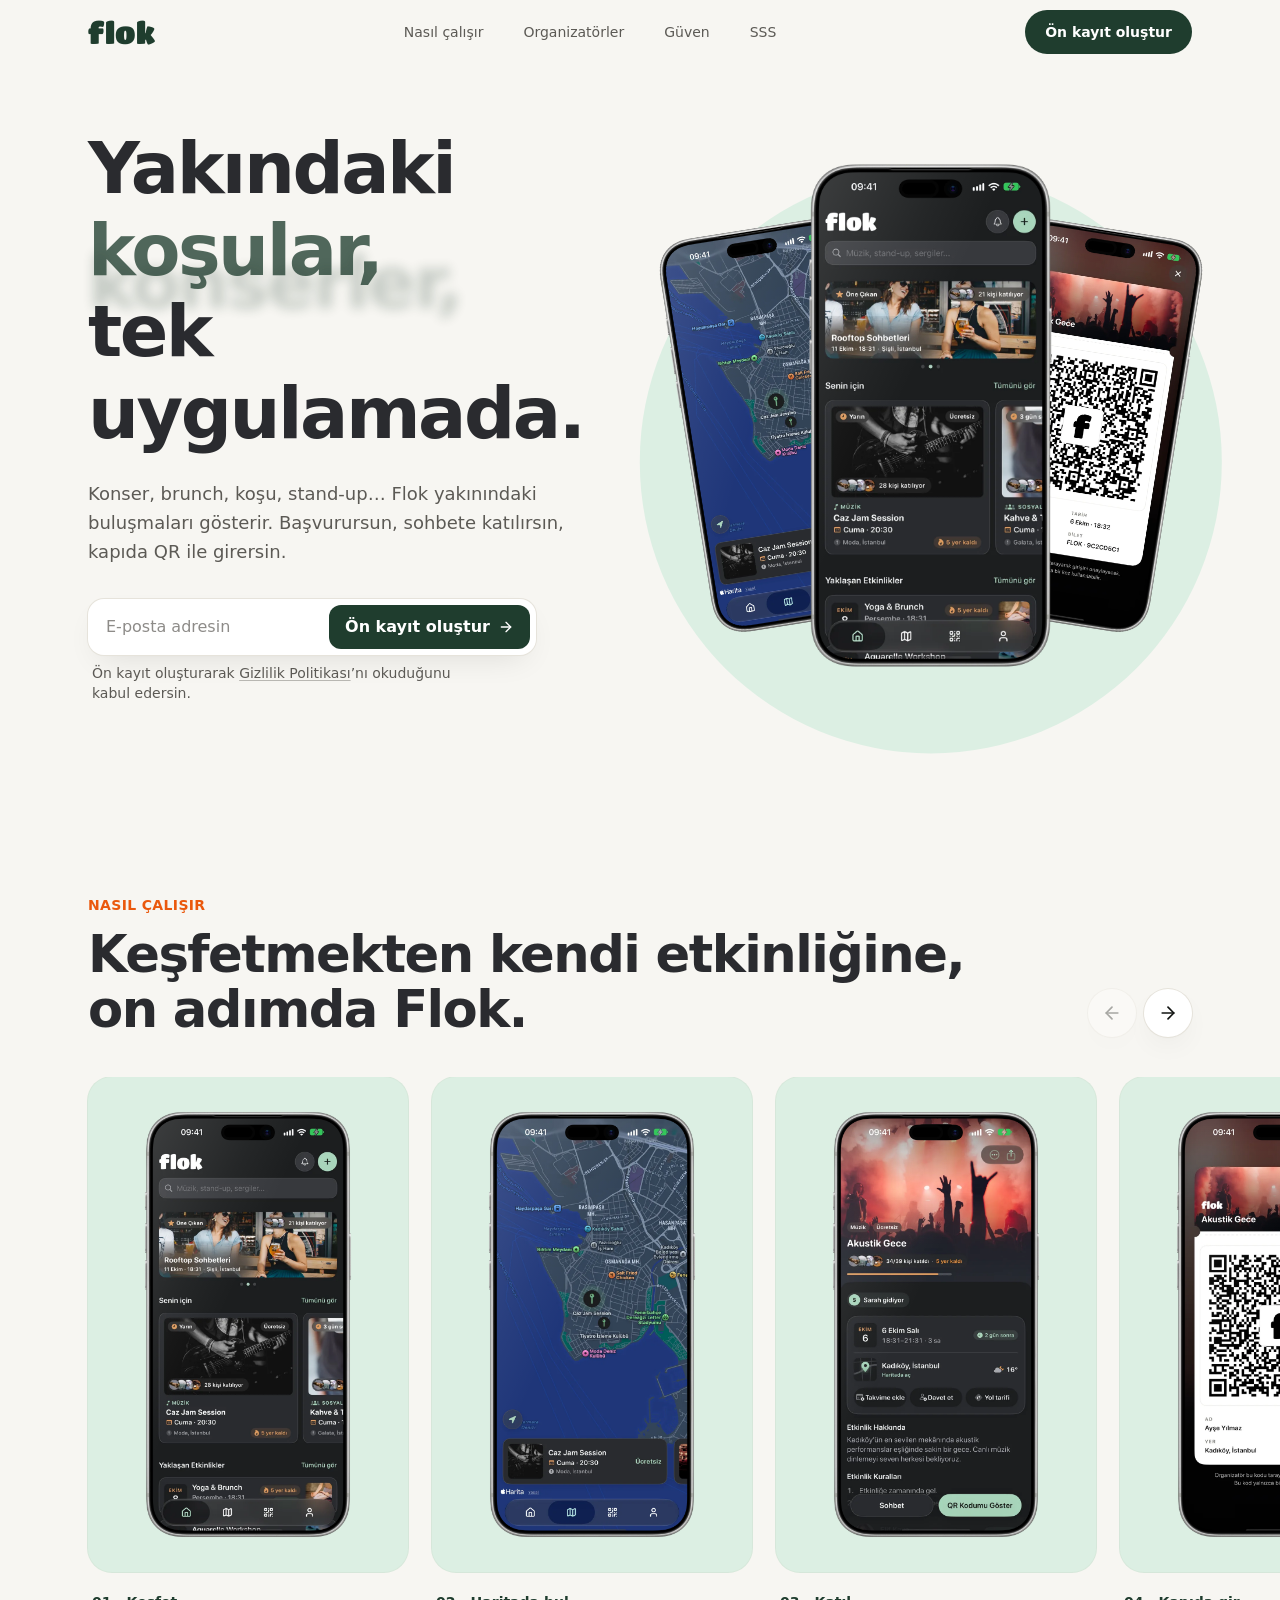
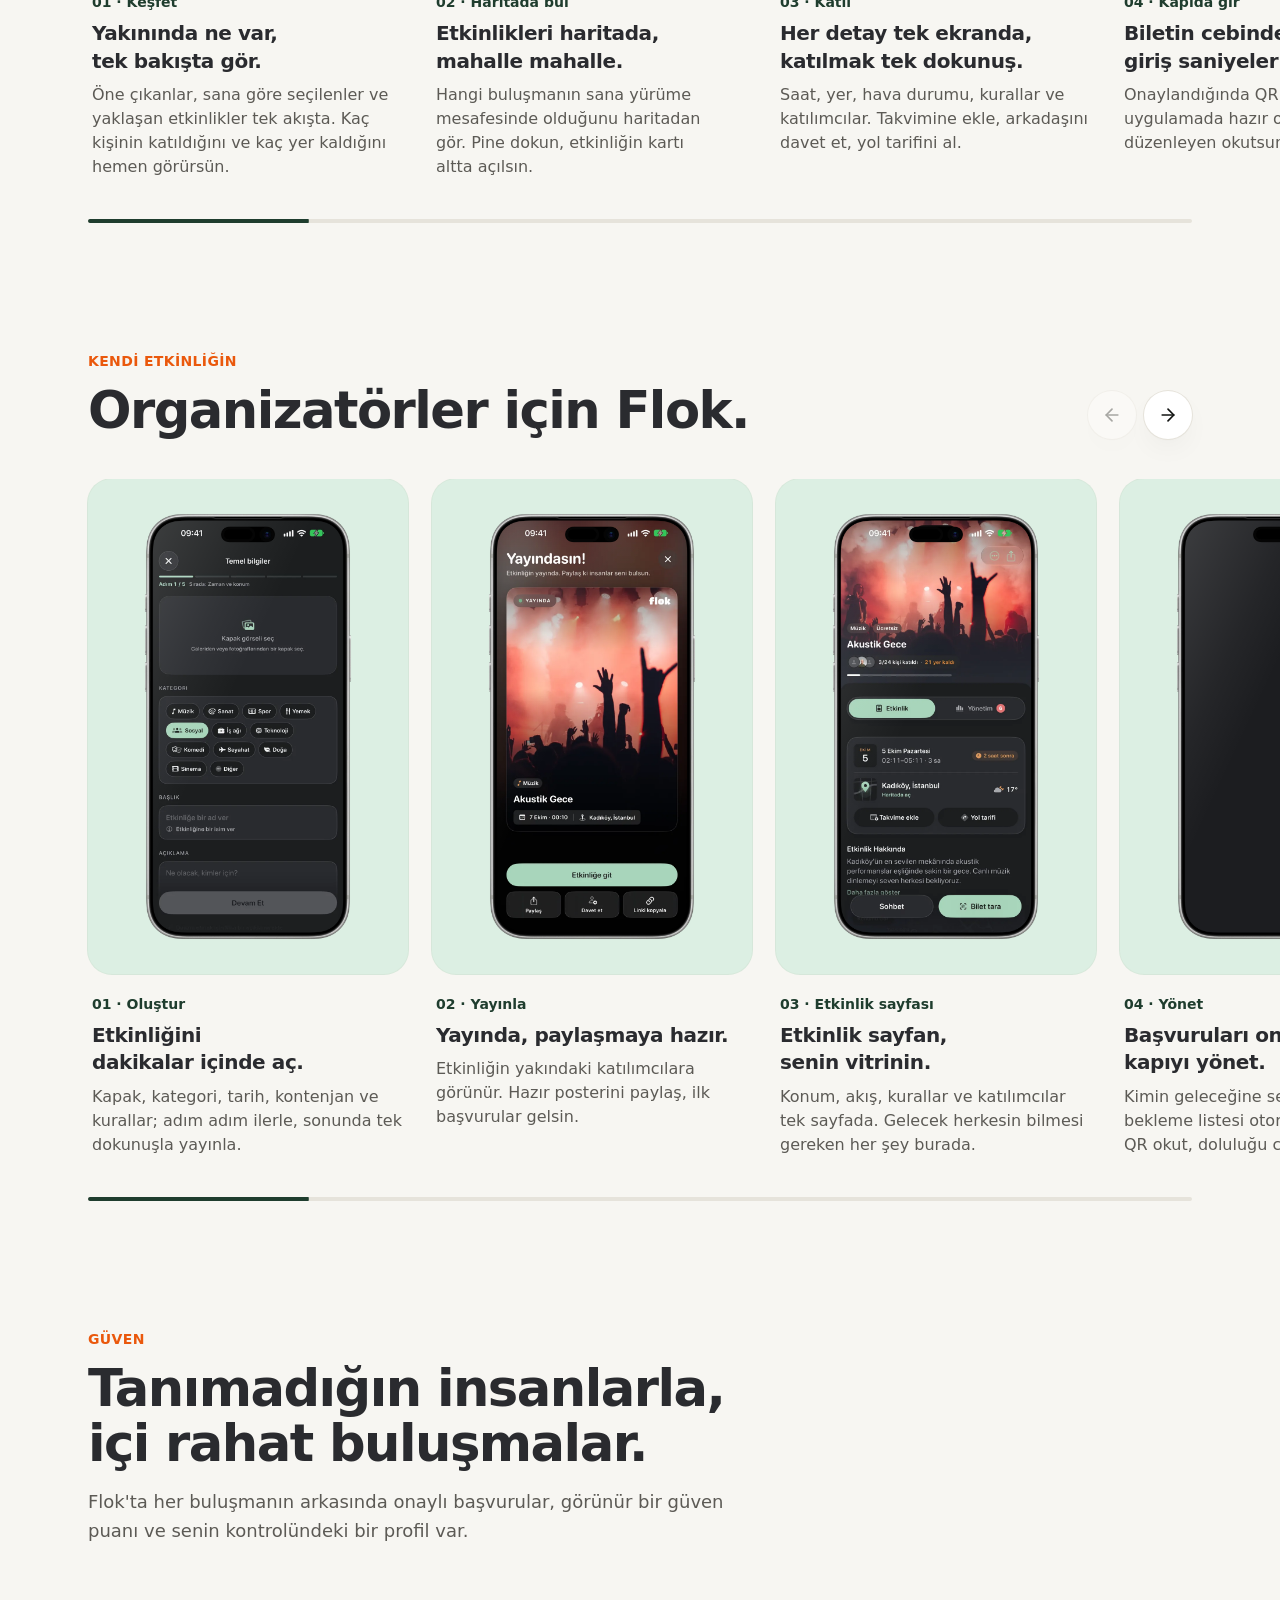
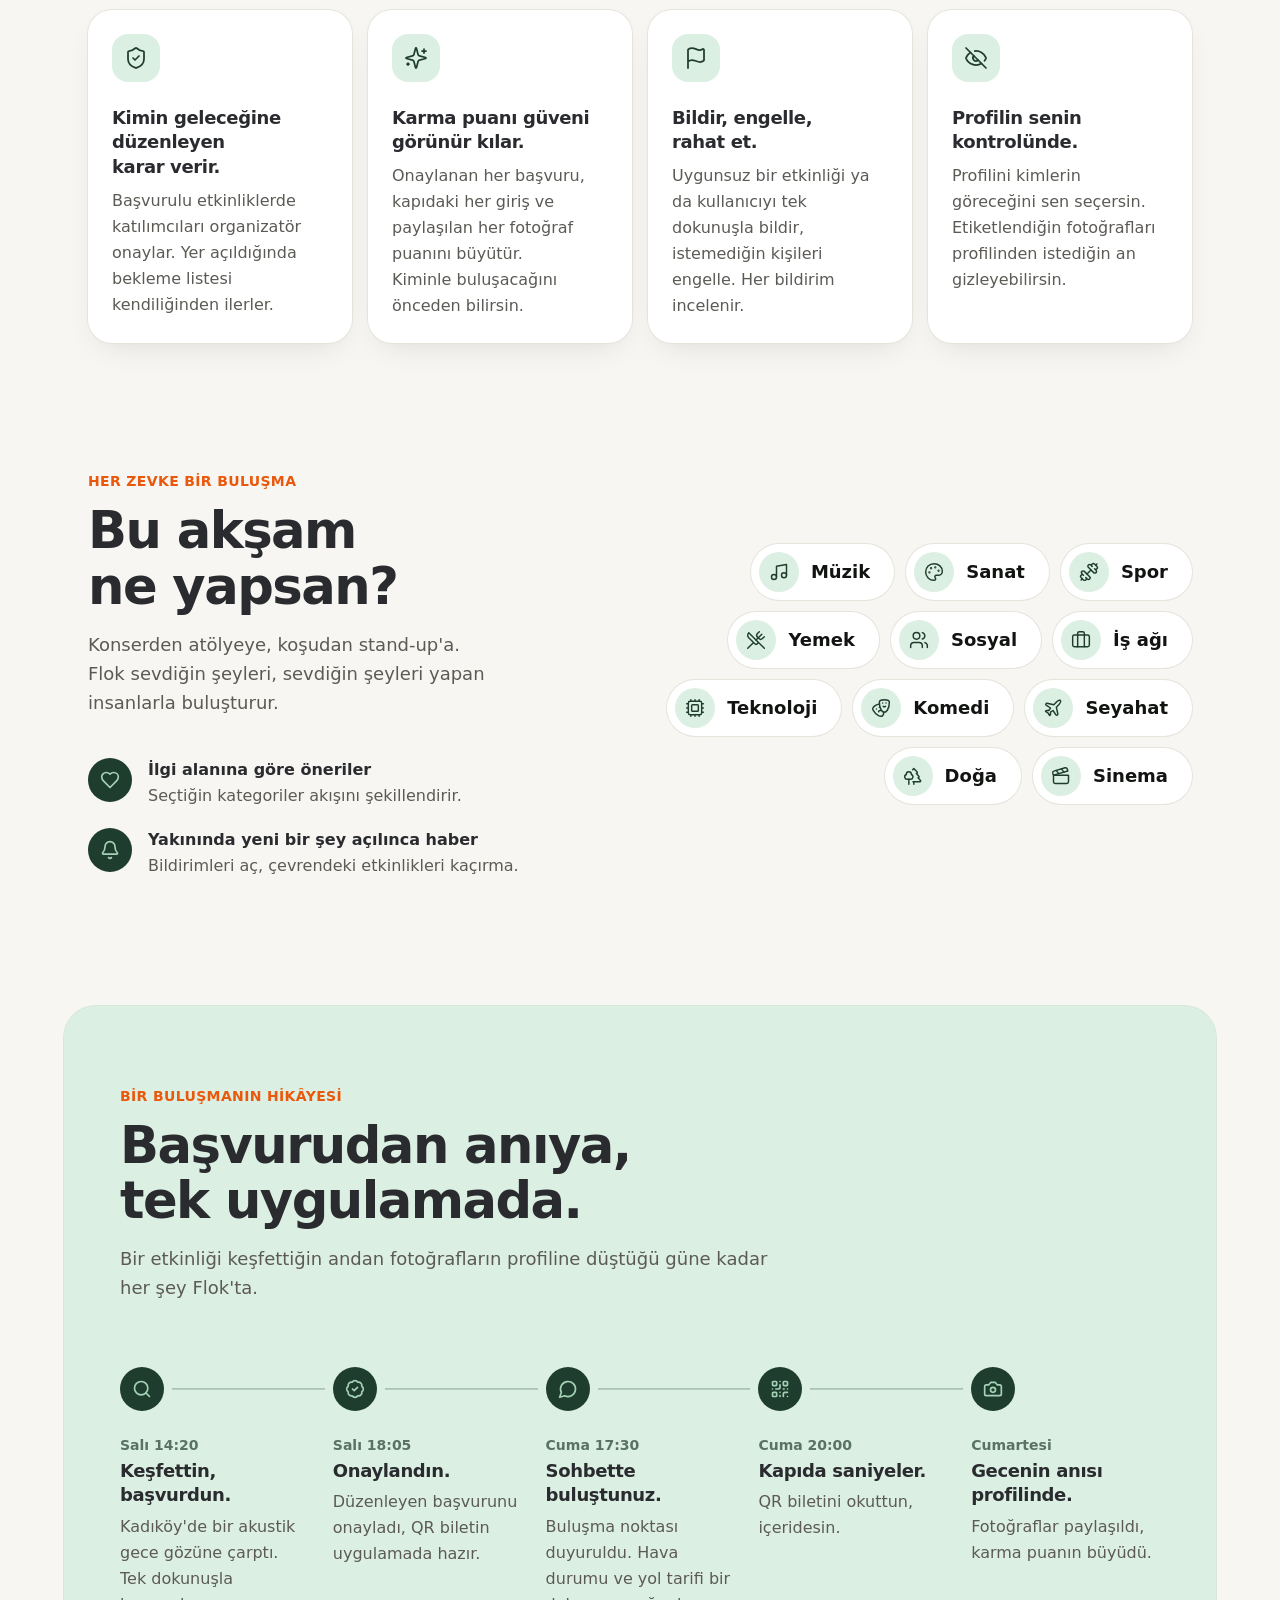
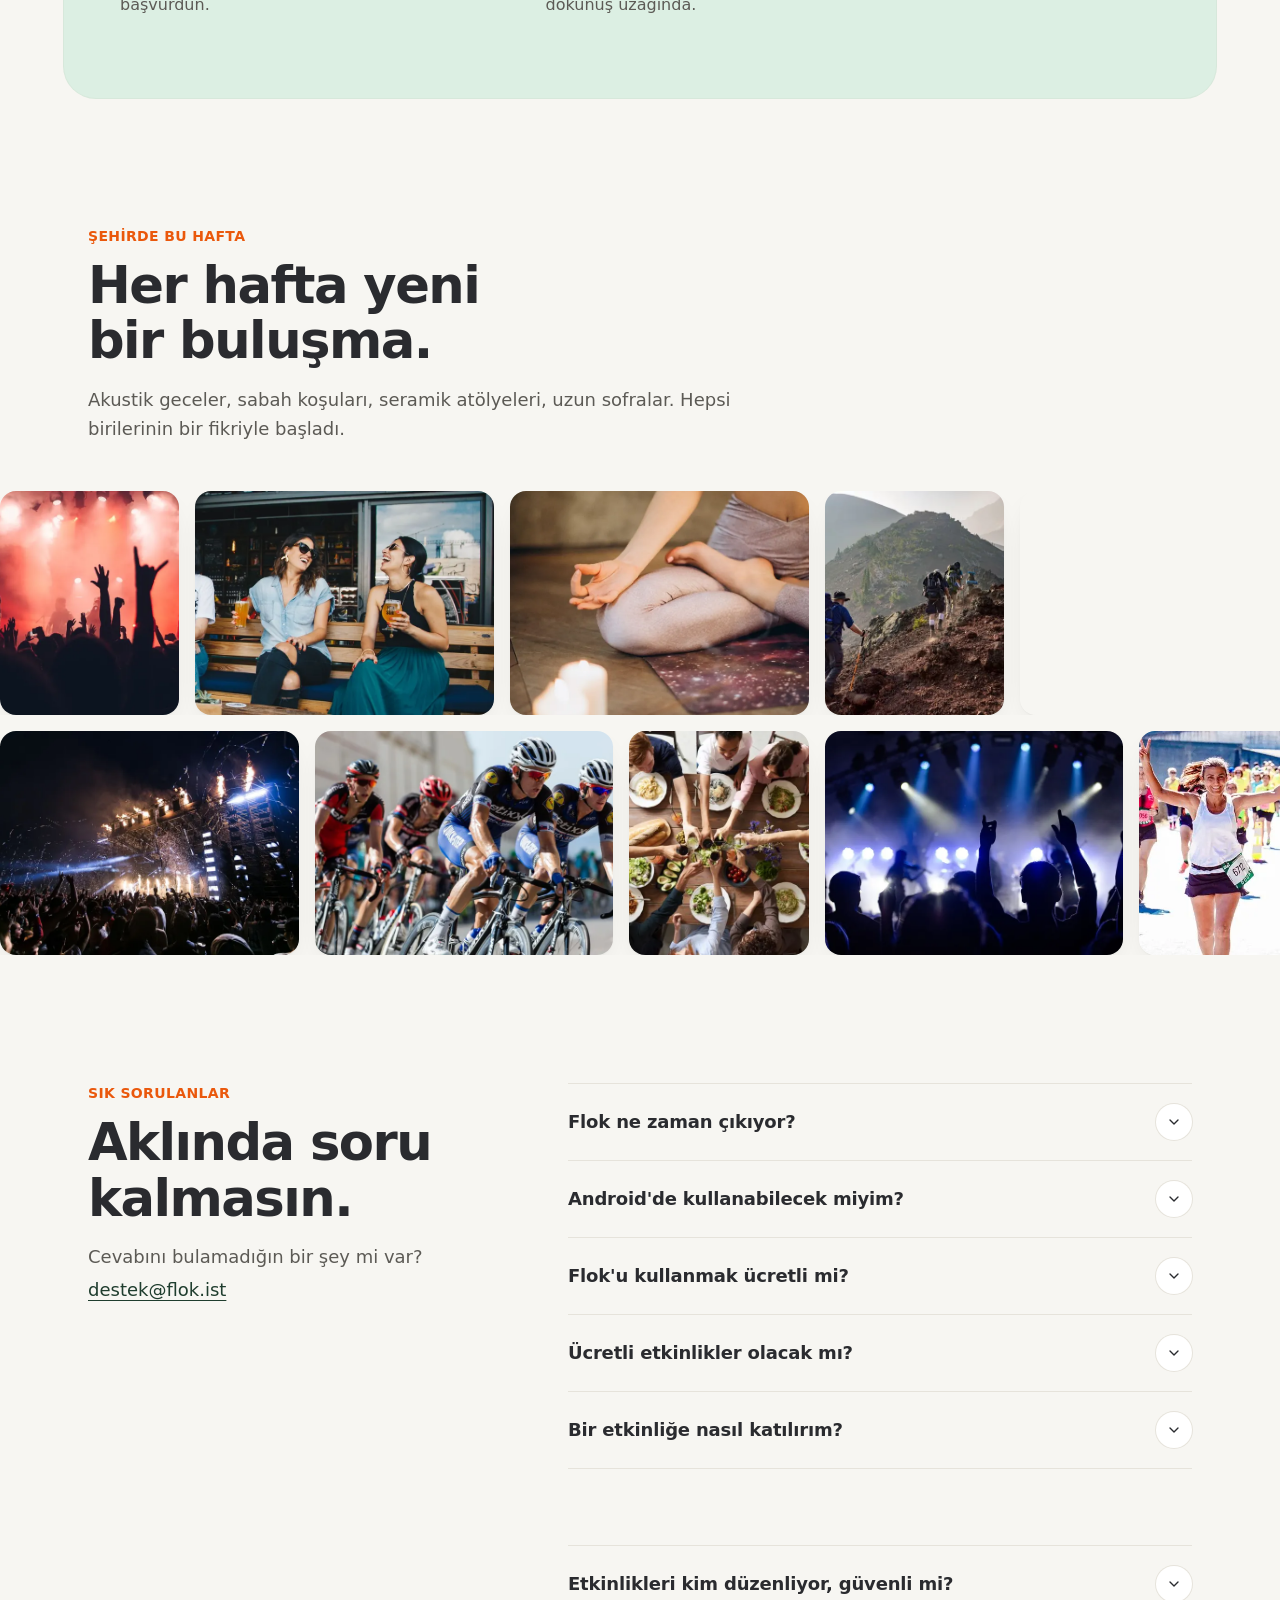
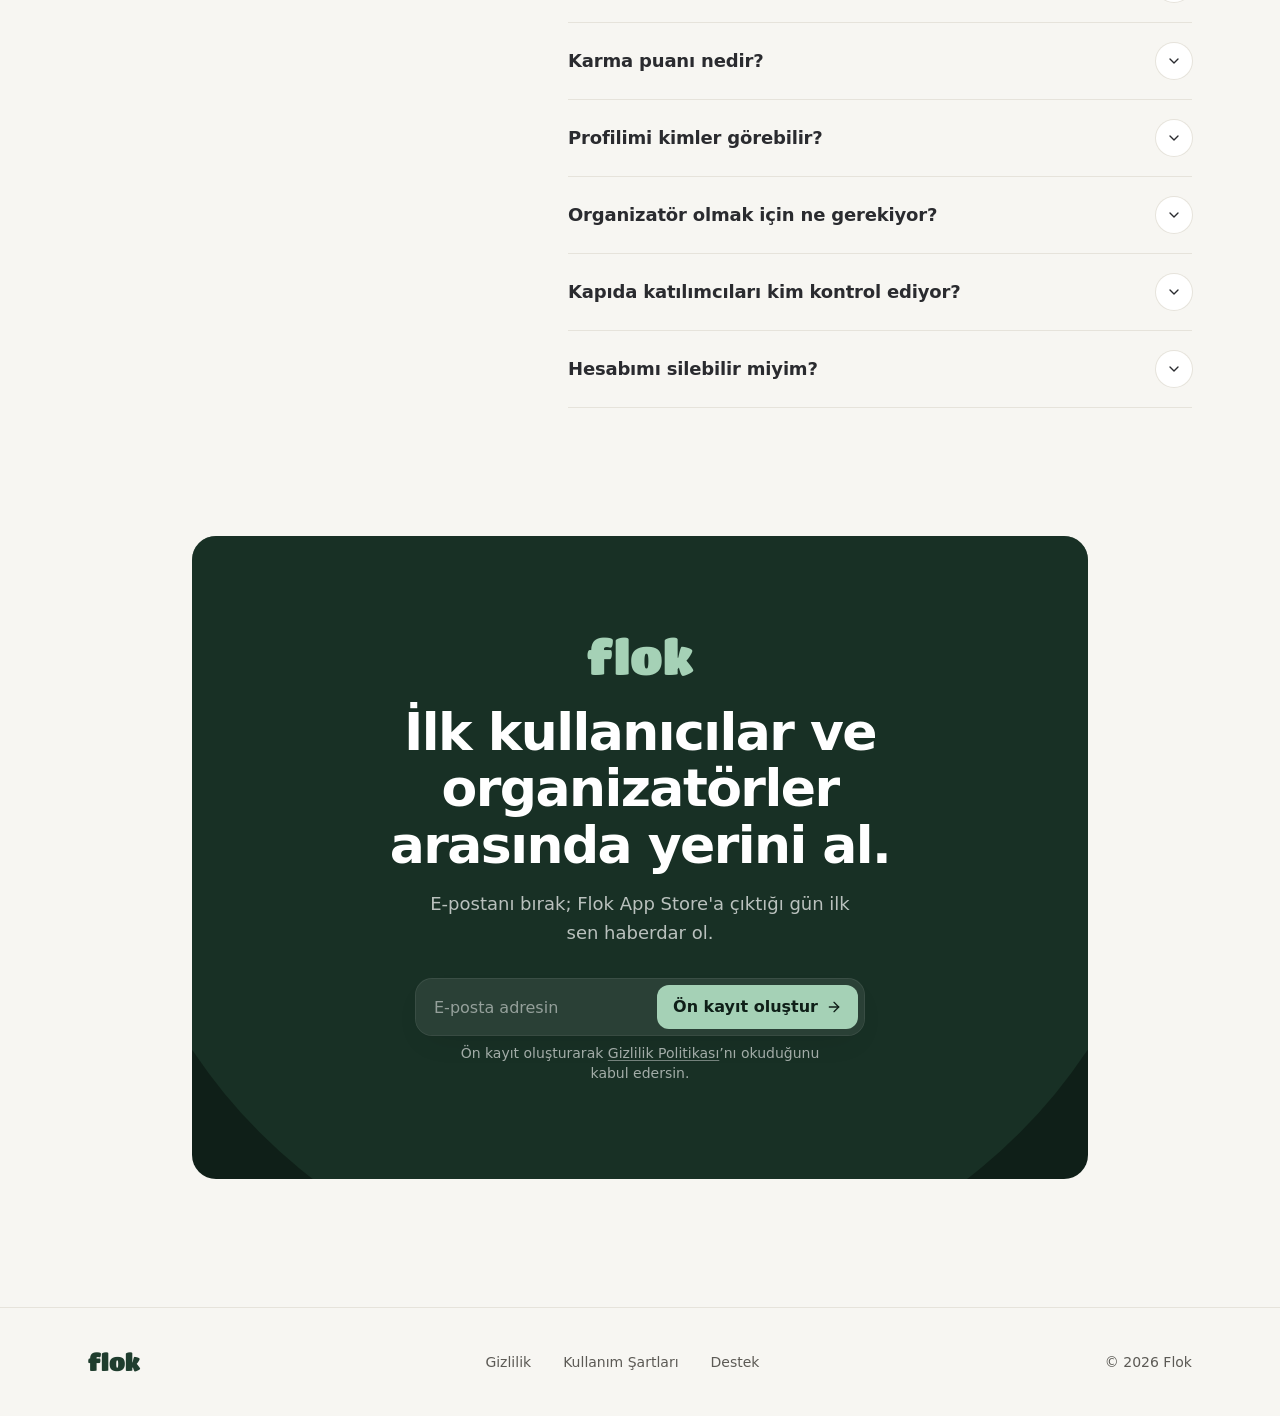
==== commit b502e9db: "Terms: organizer-led check-in Co-authored-by: Cursor <cursoragent@cursor.com>" ====
--- a/index.html
+++ b/index.html
@@ -1 +1 @@
-<!DOCTYPE html><!--N1QAQxFxc1OOfyD1akOY5--><html lang="tr" class="__variable_50549f"><head><meta charSet="utf-8"/><meta name="viewport" content="width=device-width, initial-scale=1"/><link rel="preload" href="/_next/static/media/bf5c1c0baed5368c-s.p.ttf" as="font" crossorigin="" type="font/ttf"/><link rel="preload" as="image" href="/images/screens/discover.webp" fetchPriority="high"/><link rel="preload" as="image" href="/images/device/iphone-17-pro-max-silver.webp"/><link rel="preload" as="image" href="/images/screens/organizer-create.webp" fetchPriority="high"/><link rel="stylesheet" href="/_next/static/css/d7f3125011aefb14.css" data-precedence="next"/><link rel="preload" as="script" fetchPriority="low" href="/_next/static/chunks/webpack-9bbf727d2c460bd5.js"/><script src="/_next/static/chunks/4bd1b696-c023c6e3521b1417.js" async=""></script><script src="/_next/static/chunks/255-09fb0d129bb12f51.js" async=""></script><script src="/_next/static/chunks/main-app-cf16a5efce6e337d.js" async=""></script><script src="/_next/static/chunks/602-55adcf4a4ee38e3e.js" async=""></script><script src="/_next/static/chunks/613-732f1d466fe06e6a.js" async=""></script><script src="/_next/static/chunks/app/page-00d53c99b347cc7b.js" async=""></script><meta name="next-size-adjust" content=""/><meta name="theme-color" content="#f7f6f2"/><title>Flok · Yakındaki etkinlikler, tek uygulamada</title><meta name="description" content="Flok yakınındaki konser, brunch, koşu ve buluşmaları gösterir. Başvur, sohbete katıl, kapıda QR ile gir. Ön kayıt açık."/><meta property="og:title" content="Flok · Yakındaki etkinlikler, tek uygulamada"/><meta property="og:description" content="Keşfet, katıl, sohbet et, kapıda QR ile gir. Ön kayıt açık."/><meta property="og:locale" content="tr_TR"/><meta property="og:image" content="https://flok.ist/images/og-home.jpg"/><meta property="og:image:width" content="1200"/><meta property="og:image:height" content="630"/><meta property="og:image:alt" content="Flok: Yakındaki etkinlikler, tek uygulamada."/><meta property="og:type" content="website"/><meta name="twitter:card" content="summary_large_image"/><meta name="twitter:title" content="Flok · Yakındaki etkinlikler, tek uygulamada"/><meta name="twitter:description" content="Keşfet, katıl, sohbet et, kapıda QR ile gir. Ön kayıt açık."/><meta name="twitter:image" content="https://flok.ist/images/og-home.jpg"/><meta name="twitter:image:width" content="1200"/><meta name="twitter:image:height" content="630"/><meta name="twitter:image:alt" content="Flok: Yakındaki etkinlikler, tek uygulamada."/><link rel="icon" href="/favicon.ico" type="image/x-icon" sizes="16x16"/><link rel="icon" href="/icon.png?3fd3f044d276ce29" type="image/png" sizes="512x512"/><link rel="apple-touch-icon" href="/apple-icon.png?17398823839cbad2" type="image/png" sizes="180x180"/><noscript><style>[style*="opacity:0"]{opacity:1!important;filter:none!important;transform:none!important}</style></noscript><script src="/_next/static/chunks/polyfills-42372ed130431b0a.js" noModule=""></script></head><body><div hidden=""><!--$--><!--/$--></div><header class="sticky top-0 z-50 transition-[background-color,box-shadow,backdrop-filter] duration-300 bg-transparent"><div class="mx-auto flex h-16 max-w-6xl items-center justify-between px-6"><a aria-label="Flok ana sayfa" class="font-logo text-3xl leading-none text-forest" href="/">flok</a><nav aria-label="Menü" class="hidden items-center gap-2 md:flex"><a class="inline-flex min-h-11 items-center rounded-full px-4 text-sm font-medium text-mute transition-colors hover:bg-ink/5 hover:text-ink" href="/#nasil">Nasıl çalışır</a><a class="inline-flex min-h-11 items-center rounded-full px-4 text-sm font-medium text-mute transition-colors hover:bg-ink/5 hover:text-ink" href="/#organizatorler">Organizatörler</a><a class="inline-flex min-h-11 items-center rounded-full px-4 text-sm font-medium text-mute transition-colors hover:bg-ink/5 hover:text-ink" href="/#guven">Güven</a><a class="inline-flex min-h-11 items-center rounded-full px-4 text-sm font-medium text-mute transition-colors hover:bg-ink/5 hover:text-ink" href="/#sss">SSS</a></nav><a class="inline-flex min-h-11 items-center rounded-full bg-forest px-5 font-display text-sm font-semibold text-white transition-colors hover:bg-forest-deep" tabindex="0" href="/#on-kayit">Ön kayıt oluştur</a></div></header><main id="main"><section id="top" class="relative overflow-x-clip"><div class="mx-auto grid max-w-6xl items-center gap-12 px-6 pt-8 pb-8 lg:grid-cols-[1.05fr_1fr] lg:gap-8 lg:pt-16 lg:pb-16"><div class="flex flex-col items-center text-center lg:items-start lg:text-left"><h1 style="animation-delay:0.05s" class="animate-rise text-[clamp(2.5rem,5.6vw,4.5rem)] leading-[1.14] font-extrabold tracking-[-0.035em]"><span class="sr-only">Yakındaki insanlar ve etkinlikler, tek uygulamada.</span><span aria-hidden="true"><span class="block">Yakındaki</span><span class="relative grid justify-items-center text-forest lg:justify-items-start"><span class="invisible col-start-1 row-start-1" aria-hidden="true">insanlar,</span><span class="invisible col-start-1 row-start-1" aria-hidden="true">etkinlikler,</span><span class="invisible col-start-1 row-start-1" aria-hidden="true">koşular,</span><span class="invisible col-start-1 row-start-1" aria-hidden="true">konserler,</span><span class="invisible col-start-1 row-start-1" aria-hidden="true">sofralar,</span><span class="invisible col-start-1 row-start-1" aria-hidden="true">atölyeler,</span><span class="invisible col-start-1 row-start-1" aria-hidden="true">yürüyüşler,</span><span class="invisible col-start-1 row-start-1" aria-hidden="true">stand-up&#x27;lar,</span><span class="invisible col-start-1 row-start-1" aria-hidden="true">sergiler,</span><span class="invisible col-start-1 row-start-1" aria-hidden="true">piknikler,</span><span class="invisible col-start-1 row-start-1" aria-hidden="true">topluluklar,</span><span class="col-start-1 row-start-1" style="opacity:1;filter:blur(0px);transform:none">insanlar,</span></span><span class="block">tek uygulamada.</span></span></h1><p style="animation-delay:0.2s" class="mt-6 max-w-lg animate-rise text-lg leading-relaxed text-mute">Konser, brunch, koşu, stand-up… Flok yakınındaki buluşmaları gösterir. Başvurursun, sohbete katılırsın, kapıda QR ile girersin.</p><div style="animation-delay:0.28s" class="mt-8 w-full max-w-md animate-rise"><div class="w-full max-w-md"><form noValidate=""><div class="flex items-center gap-2 rounded-2xl p-1.5 shadow-soft ring-1 transition-shadow focus-within:ring-2 bg-surface ring-line focus-within:ring-forest"><label for="_R_38pbtb_" class="sr-only">E-posta adresin</label><input id="_R_38pbtb_" type="email" required="" autoComplete="email" inputMode="email" placeholder="E-posta adresin" class="h-11 min-w-0 flex-1 bg-transparent px-3 text-base outline-none text-ink placeholder:text-mute/70" name="email"/><input type="text" tabindex="-1" autoComplete="off" aria-hidden="true" class="hidden" name="company"/><button type="submit" class="group inline-flex h-11 shrink-0 items-center gap-2 rounded-xl px-4 font-display font-semibold transition-colors disabled:opacity-70 bg-forest text-white hover:bg-forest-deep" tabindex="0">Ön kayıt oluştur<svg xmlns="http://www.w3.org/2000/svg" width="24" height="24" viewBox="0 0 24 24" fill="none" stroke="currentColor" stroke-width="2" stroke-linecap="round" stroke-linejoin="round" class="lucide lucide-arrow-right size-4 transition-transform group-hover:translate-x-0.5" aria-hidden="true"><path d="M5 12h14"></path><path d="m12 5 7 7-7 7"></path></svg></button></div><p role="status" aria-live="polite" class="mt-2 min-h-5 px-1 text-sm text-mute">Ön kayıt oluşturarak<!-- --> <a class="underline underline-offset-2 transition-colors decoration-mute/40 hover:text-ink" href="/gizlilik/">Gizlilik Politikası</a>’nı okuduğunu kabul edersin.</p></form></div></div></div><div class="relative mx-auto flex aspect-[1/1.02] w-full max-w-[520px] items-center justify-center" aria-label="Flok uygulama ekranları"><div aria-hidden="true" class="absolute top-1/2 left-1/2 aspect-square w-[112%] -translate-x-1/2 -translate-y-[42%] rounded-full bg-mint-soft"></div><div class="absolute top-[14%] left-[2%] w-[38%]" style="transform:none"><div class="drop-shadow-[var(--shadow-phone)]" style="opacity:0;transform:translateX(55%) translateY(60px) scale(0.94)"><div class="relative inline-block w-full align-middle leading-none" style="aspect-ratio:1470/3000"><div class="absolute z-0 overflow-hidden bg-graphite" style="left:4.557823129251701%;top:1.9333333333333333%;width:90.88435374149661%;height:96.13333333333334%;border-radius:13.323353293413174% / 6.171983356449376%"><img src="/images/screens/map.webp" alt="Harita ekranı: Kadıköy&#x27;deki etkinlik pinleri" width="660" height="1434" decoding="async" loading="lazy" fetchPriority="auto" class="block size-full object-cover object-top"/><div aria-hidden="true" class="pointer-events-none absolute inset-0 bg-[linear-gradient(115deg,rgb(255_255_255/0.14)_0%,rgb(255_255_255/0.04)_28%,transparent_42%)]"></div></div><img src="/images/device/iphone-17-pro-max-silver.webp" alt="" aria-hidden="true" width="735" height="1500" decoding="async" loading="lazy" draggable="false" class="pointer-events-none absolute inset-0 z-10 size-full select-none"/></div></div></div><div class="absolute top-[14%] right-[2%] w-[38%]" style="transform:none"><div class="drop-shadow-[var(--shadow-phone)]" style="opacity:0;transform:translateX(-55%) translateY(60px) scale(0.94)"><div class="relative inline-block w-full align-middle leading-none" style="aspect-ratio:1470/3000"><div class="absolute z-0 overflow-hidden bg-graphite" style="left:4.557823129251701%;top:1.9333333333333333%;width:90.88435374149661%;height:96.13333333333334%;border-radius:13.323353293413174% / 6.171983356449376%"><img src="/images/screens/qr.webp" alt="QR bilet ekranı: Akustik Gece bileti" width="660" height="1434" decoding="async" loading="lazy" fetchPriority="auto" class="block size-full object-cover object-top"/><div aria-hidden="true" class="pointer-events-none absolute inset-0 bg-[linear-gradient(115deg,rgb(255_255_255/0.14)_0%,rgb(255_255_255/0.04)_28%,transparent_42%)]"></div></div><img src="/images/device/iphone-17-pro-max-silver.webp" alt="" aria-hidden="true" width="735" height="1500" decoding="async" loading="lazy" draggable="false" class="pointer-events-none absolute inset-0 z-10 size-full select-none"/></div></div></div><div class="relative z-10 w-[48%]" style="transform:none"><div class="drop-shadow-[var(--shadow-phone)]" style="opacity:0;transform:translateY(90px) scale(0.9)"><div class="relative inline-block w-full align-middle leading-none" style="aspect-ratio:1470/3000"><div class="absolute z-0 overflow-hidden bg-graphite" style="left:4.557823129251701%;top:1.9333333333333333%;width:90.88435374149661%;height:96.13333333333334%;border-radius:13.323353293413174% / 6.171983356449376%"><img src="/images/screens/discover.webp" alt="Keşfet ekranı: öne çıkan ve yaklaşan etkinlikler" width="660" height="1434" decoding="async" loading="eager" fetchPriority="high" class="block size-full object-cover object-top"/><div aria-hidden="true" class="pointer-events-none absolute inset-0 bg-[linear-gradient(115deg,rgb(255_255_255/0.14)_0%,rgb(255_255_255/0.04)_28%,transparent_42%)]"></div></div><img src="/images/device/iphone-17-pro-max-silver.webp" alt="" aria-hidden="true" width="735" height="1500" decoding="async" loading="eager" draggable="false" class="pointer-events-none absolute inset-0 z-10 size-full select-none"/></div></div></div></div></div></section><section id="nasil" class="pt-24 lg:pt-32"><div class="mx-auto flex max-w-6xl flex-col gap-6 px-6 sm:flex-row sm:items-end sm:justify-between"><div style="opacity:0;filter:blur(6px);transform:translateY(12px)"><p class="font-display text-sm font-bold tracking-wide text-flame uppercase">Nasıl çalışır</p><h2 class="mt-3 text-[clamp(2rem,4vw,3.25rem)] leading-[1.08] font-bold tracking-[-0.03em]">Keşfetmekten kendi etkinliğine,<br class="hidden sm:block"/> on adımda Flok.</h2></div><div class="hidden gap-2 sm:flex"><button type="button" aria-label="Önceki ekran" disabled="" class="grid size-12 place-items-center rounded-full bg-surface text-ink shadow-soft ring-1 ring-line transition-[opacity,background-color] hover:bg-mint-soft disabled:pointer-events-none disabled:opacity-35" tabindex="0"><svg xmlns="http://www.w3.org/2000/svg" width="24" height="24" viewBox="0 0 24 24" fill="none" stroke="currentColor" stroke-width="2" stroke-linecap="round" stroke-linejoin="round" class="lucide lucide-arrow-left size-5" aria-hidden="true"><path d="m12 19-7-7 7-7"></path><path d="M19 12H5"></path></svg></button><button type="button" aria-label="Sonraki ekran" class="grid size-12 place-items-center rounded-full bg-surface text-ink shadow-soft ring-1 ring-line transition-[opacity,background-color] hover:bg-mint-soft disabled:pointer-events-none disabled:opacity-35" tabindex="0"><svg xmlns="http://www.w3.org/2000/svg" width="24" height="24" viewBox="0 0 24 24" fill="none" stroke="currentColor" stroke-width="2" stroke-linecap="round" stroke-linejoin="round" class="lucide lucide-arrow-right size-5" aria-hidden="true"><path d="M5 12h14"></path><path d="m12 5 7 7-7 7"></path></svg></button></div></div><div role="region" aria-label="Flok ekranları, yatay kaydır" tabindex="0" style="padding-inline:max(1.5rem, calc((100% - 72rem) / 2 + 1.5rem));scroll-padding-inline:max(1.5rem, calc((100% - 72rem) / 2 + 1.5rem))" class="mt-10 flex gap-4 overflow-x-auto overscroll-x-contain pb-4 outline-none [scrollbar-width:none] sm:gap-6 [&amp;::-webkit-scrollbar]:hidden snap-x snap-mandatory sm:cursor-grab"><article data-card="true" class="group w-[min(78vw,320px)] shrink-0 snap-start"><div style="opacity:0;filter:blur(6px);transform:translateY(12px)"><div class="rounded-3xl bg-mint-soft px-[17%] py-8 ring-1 ring-mint/40"><div class="drop-shadow-[var(--shadow-phone)] transition-transform duration-500 ease-[cubic-bezier(0.22,1,0.36,1)] group-hover:-translate-y-2"><div class="relative inline-block w-full align-middle leading-none" style="aspect-ratio:1470/3000"><div class="absolute z-0 overflow-hidden bg-graphite" style="left:4.557823129251701%;top:1.9333333333333333%;width:90.88435374149661%;height:96.13333333333334%;border-radius:13.323353293413174% / 6.171983356449376%"><img src="/images/screens/discover.webp" alt="Keşfet ekranı: öne çıkan ve yaklaşan etkinlikler" width="660" height="1434" decoding="async" loading="eager" fetchPriority="high" class="block size-full object-cover object-top"/><div aria-hidden="true" class="pointer-events-none absolute inset-0 bg-[linear-gradient(115deg,rgb(255_255_255/0.14)_0%,rgb(255_255_255/0.04)_28%,transparent_42%)]"></div></div><img src="/images/device/iphone-17-pro-max-silver.webp" alt="" aria-hidden="true" width="735" height="1500" decoding="async" loading="eager" draggable="false" class="pointer-events-none absolute inset-0 z-10 size-full select-none"/></div></div></div><div class="px-1 pt-5"><p class="font-display text-sm font-bold text-forest">01<!-- --> · <!-- -->Keşfet</p><h3 class="mt-2 text-xl leading-snug font-bold tracking-[-0.02em]">Yakınında ne var, tek bakışta gör.</h3><p class="mt-2 text-mute">Öne çıkanlar, sana göre seçilenler ve yaklaşan etkinlikler tek akışta. Kaç kişinin katıldığını ve kaç yer kaldığını hemen görürsün.</p></div></div></article><article data-card="true" class="group w-[min(78vw,320px)] shrink-0 snap-start"><div style="opacity:0;filter:blur(6px);transform:translateY(12px)"><div class="rounded-3xl bg-mint-soft px-[17%] py-8 ring-1 ring-mint/40"><div class="drop-shadow-[var(--shadow-phone)] transition-transform duration-500 ease-[cubic-bezier(0.22,1,0.36,1)] group-hover:-translate-y-2"><div class="relative inline-block w-full align-middle leading-none" style="aspect-ratio:1470/3000"><div class="absolute z-0 overflow-hidden bg-graphite" style="left:4.557823129251701%;top:1.9333333333333333%;width:90.88435374149661%;height:96.13333333333334%;border-radius:13.323353293413174% / 6.171983356449376%"><img src="/images/screens/map.webp" alt="Harita ekranı: Kadıköy&#x27;deki etkinlik pinleri" width="660" height="1434" decoding="async" loading="lazy" fetchPriority="auto" class="block size-full object-cover object-top"/><div aria-hidden="true" class="pointer-events-none absolute inset-0 bg-[linear-gradient(115deg,rgb(255_255_255/0.14)_0%,rgb(255_255_255/0.04)_28%,transparent_42%)]"></div></div><img src="/images/device/iphone-17-pro-max-silver.webp" alt="" aria-hidden="true" width="735" height="1500" decoding="async" loading="lazy" draggable="false" class="pointer-events-none absolute inset-0 z-10 size-full select-none"/></div></div></div><div class="px-1 pt-5"><p class="font-display text-sm font-bold text-forest">02<!-- --> · <!-- -->Haritada bul</p><h3 class="mt-2 text-xl leading-snug font-bold tracking-[-0.02em]">Etkinlikleri haritada, mahalle mahalle.</h3><p class="mt-2 text-mute">Hangi buluşmanın sana yürüme mesafesinde olduğunu haritadan gör. Pine dokun, etkinliğin kartı altta açılsın.</p></div></div></article><article data-card="true" class="group w-[min(78vw,320px)] shrink-0 snap-start"><div style="opacity:0;filter:blur(6px);transform:translateY(12px)"><div class="rounded-3xl bg-mint-soft px-[17%] py-8 ring-1 ring-mint/40"><div class="drop-shadow-[var(--shadow-phone)] transition-transform duration-500 ease-[cubic-bezier(0.22,1,0.36,1)] group-hover:-translate-y-2"><div class="relative inline-block w-full align-middle leading-none" style="aspect-ratio:1470/3000"><div class="absolute z-0 overflow-hidden bg-graphite" style="left:4.557823129251701%;top:1.9333333333333333%;width:90.88435374149661%;height:96.13333333333334%;border-radius:13.323353293413174% / 6.171983356449376%"><img src="/images/screens/detail.webp" alt="Etkinlik detay ekranı: Akustik Gece" width="660" height="1434" decoding="async" loading="lazy" fetchPriority="auto" class="block size-full object-cover object-top"/><div aria-hidden="true" class="pointer-events-none absolute inset-0 bg-[linear-gradient(115deg,rgb(255_255_255/0.14)_0%,rgb(255_255_255/0.04)_28%,transparent_42%)]"></div></div><img src="/images/device/iphone-17-pro-max-silver.webp" alt="" aria-hidden="true" width="735" height="1500" decoding="async" loading="lazy" draggable="false" class="pointer-events-none absolute inset-0 z-10 size-full select-none"/></div></div></div><div class="px-1 pt-5"><p class="font-display text-sm font-bold text-forest">03<!-- --> · <!-- -->Katıl</p><h3 class="mt-2 text-xl leading-snug font-bold tracking-[-0.02em]">Her detay tek ekranda, katılmak tek dokunuş.</h3><p class="mt-2 text-mute">Saat, yer, hava durumu, kurallar ve katılımcılar. Takvimine ekle, arkadaşını davet et, yol tarifini al.</p></div></div></article><article data-card="true" class="group w-[min(78vw,320px)] shrink-0 snap-start"><div style="opacity:0;filter:blur(6px);transform:translateY(12px)"><div class="rounded-3xl bg-mint-soft px-[17%] py-8 ring-1 ring-mint/40"><div class="drop-shadow-[var(--shadow-phone)] transition-transform duration-500 ease-[cubic-bezier(0.22,1,0.36,1)] group-hover:-translate-y-2"><div class="relative inline-block w-full align-middle leading-none" style="aspect-ratio:1470/3000"><div class="absolute z-0 overflow-hidden bg-graphite" style="left:4.557823129251701%;top:1.9333333333333333%;width:90.88435374149661%;height:96.13333333333334%;border-radius:13.323353293413174% / 6.171983356449376%"><img src="/images/screens/qr.webp" alt="QR bilet ekranı: Akustik Gece bileti" width="660" height="1434" decoding="async" loading="lazy" fetchPriority="auto" class="block size-full object-cover object-top"/><div aria-hidden="true" class="pointer-events-none absolute inset-0 bg-[linear-gradient(115deg,rgb(255_255_255/0.14)_0%,rgb(255_255_255/0.04)_28%,transparent_42%)]"></div></div><img src="/images/device/iphone-17-pro-max-silver.webp" alt="" aria-hidden="true" width="735" height="1500" decoding="async" loading="lazy" draggable="false" class="pointer-events-none absolute inset-0 z-10 size-full select-none"/></div></div></div><div class="px-1 pt-5"><p class="font-display text-sm font-bold text-forest">04<!-- --> · <!-- -->Kapıda gir</p><h3 class="mt-2 text-xl leading-snug font-bold tracking-[-0.02em]">Biletin cebinde, giriş saniyeler sürer.</h3><p class="mt-2 text-mute">Onaylandığında QR biletin uygulamada hazır olur. Kapıda göster, düzenleyen okutsun, içeridesin.</p></div></div></article><article data-card="true" class="group w-[min(78vw,320px)] shrink-0 snap-start"><div style="opacity:0;filter:blur(6px);transform:translateY(12px)"><div class="rounded-3xl bg-mint-soft px-[17%] py-8 ring-1 ring-mint/40"><div class="drop-shadow-[var(--shadow-phone)] transition-transform duration-500 ease-[cubic-bezier(0.22,1,0.36,1)] group-hover:-translate-y-2"><div class="relative inline-block w-full align-middle leading-none" style="aspect-ratio:1470/3000"><div class="absolute z-0 overflow-hidden bg-graphite" style="left:4.557823129251701%;top:1.9333333333333333%;width:90.88435374149661%;height:96.13333333333334%;border-radius:13.323353293413174% / 6.171983356449376%"><img src="/images/screens/chat.webp" alt="Etkinlik sohbeti ekranı" width="660" height="1434" decoding="async" loading="lazy" fetchPriority="auto" class="block size-full object-cover object-top"/><div aria-hidden="true" class="pointer-events-none absolute inset-0 bg-[linear-gradient(115deg,rgb(255_255_255/0.14)_0%,rgb(255_255_255/0.04)_28%,transparent_42%)]"></div></div><img src="/images/device/iphone-17-pro-max-silver.webp" alt="" aria-hidden="true" width="735" height="1500" decoding="async" loading="lazy" draggable="false" class="pointer-events-none absolute inset-0 z-10 size-full select-none"/></div></div></div><div class="px-1 pt-5"><p class="font-display text-sm font-bold text-forest">05<!-- --> · <!-- -->Sohbet</p><h3 class="mt-2 text-xl leading-snug font-bold tracking-[-0.02em]">Katılımcılarla tek yerde konuş.</h3><p class="mt-2 text-mute">Her etkinliğin kendi sohbeti var. Düzenleyen duyuru paylaşır, katılımcılar nerede buluşacağını konuşur.</p></div></div></article><article data-card="true" class="group w-[min(78vw,320px)] shrink-0 snap-start"><div style="opacity:0;filter:blur(6px);transform:translateY(12px)"><div class="rounded-3xl bg-mint-soft px-[17%] py-8 ring-1 ring-mint/40"><div class="drop-shadow-[var(--shadow-phone)] transition-transform duration-500 ease-[cubic-bezier(0.22,1,0.36,1)] group-hover:-translate-y-2"><div class="relative inline-block w-full align-middle leading-none" style="aspect-ratio:1470/3000"><div class="absolute z-0 overflow-hidden bg-graphite" style="left:4.557823129251701%;top:1.9333333333333333%;width:90.88435374149661%;height:96.13333333333334%;border-radius:13.323353293413174% / 6.171983356449376%"><img src="/images/screens/profile.webp" alt="Profil ekranı: karma puanı ve etkinlik anıları" width="660" height="1434" decoding="async" loading="lazy" fetchPriority="auto" class="block size-full object-cover object-top"/><div aria-hidden="true" class="pointer-events-none absolute inset-0 bg-[linear-gradient(115deg,rgb(255_255_255/0.14)_0%,rgb(255_255_255/0.04)_28%,transparent_42%)]"></div></div><img src="/images/device/iphone-17-pro-max-silver.webp" alt="" aria-hidden="true" width="735" height="1500" decoding="async" loading="lazy" draggable="false" class="pointer-events-none absolute inset-0 z-10 size-full select-none"/></div></div></div><div class="px-1 pt-5"><p class="font-display text-sm font-bold text-forest">06<!-- --> · <!-- -->Anılar</p><h3 class="mt-2 text-xl leading-snug font-bold tracking-[-0.02em]">Her buluşma profilinde bir anı.</h3><p class="mt-2 text-mute">Etkinlikten sonra fotoğrafları ekle. Katılanlar görür, beğenir; her katılımla karma puanın büyür.</p></div></div></article><article data-card="true" class="group w-[min(78vw,320px)] shrink-0 snap-start"><div style="opacity:0;filter:blur(6px);transform:translateY(12px)"><div class="rounded-3xl bg-mint-soft px-[17%] py-8 ring-1 ring-mint/40"><div class="drop-shadow-[var(--shadow-phone)] transition-transform duration-500 ease-[cubic-bezier(0.22,1,0.36,1)] group-hover:-translate-y-2"><div class="relative inline-block w-full align-middle leading-none" style="aspect-ratio:1470/3000"><div class="absolute z-0 overflow-hidden bg-graphite" style="left:4.557823129251701%;top:1.9333333333333333%;width:90.88435374149661%;height:96.13333333333334%;border-radius:13.323353293413174% / 6.171983356449376%"><img src="/images/screens/organizer.webp" alt="Düzenleyen paneli: başvurular, doluluk ve kapıda giriş" width="660" height="1434" decoding="async" loading="lazy" fetchPriority="auto" class="block size-full object-cover object-top"/><div aria-hidden="true" class="pointer-events-none absolute inset-0 bg-[linear-gradient(115deg,rgb(255_255_255/0.14)_0%,rgb(255_255_255/0.04)_28%,transparent_42%)]"></div></div><img src="/images/device/iphone-17-pro-max-silver.webp" alt="" aria-hidden="true" width="735" height="1500" decoding="async" loading="lazy" draggable="false" class="pointer-events-none absolute inset-0 z-10 size-full select-none"/></div></div></div><div class="px-1 pt-5"><p class="font-display text-sm font-bold text-forest">07<!-- --> · <!-- -->Düzenle</p><h3 class="mt-2 text-xl leading-snug font-bold tracking-[-0.02em]">Sıra sende: kendi etkinliğini aç.</h3><p class="mt-2 text-mute">Yer, saat, kontenjan ve kuralları gir, yayınla. Başvuruları onayla, kapıda biletleri tara, doluluğu tek panelden izle.</p></div></div></article><article data-card="true" class="group w-[min(78vw,320px)] shrink-0 snap-start"><div style="opacity:0;filter:blur(6px);transform:translateY(12px)"><div class="rounded-3xl bg-mint-soft px-[17%] py-8 ring-1 ring-mint/40"><div class="drop-shadow-[var(--shadow-phone)] transition-transform duration-500 ease-[cubic-bezier(0.22,1,0.36,1)] group-hover:-translate-y-2"><div class="relative inline-block w-full align-middle leading-none" style="aspect-ratio:1470/3000"><div class="absolute z-0 overflow-hidden bg-graphite" style="left:4.557823129251701%;top:1.9333333333333333%;width:90.88435374149661%;height:96.13333333333334%;border-radius:13.323353293413174% / 6.171983356449376%"><img src="/images/screens/my-events.webp" alt="Etkinliklerim ekranı: sıradaki etkinlik ve bu haftaki planlar" width="660" height="1434" decoding="async" loading="lazy" fetchPriority="auto" class="block size-full object-cover object-top"/><div aria-hidden="true" class="pointer-events-none absolute inset-0 bg-[linear-gradient(115deg,rgb(255_255_255/0.14)_0%,rgb(255_255_255/0.04)_28%,transparent_42%)]"></div></div><img src="/images/device/iphone-17-pro-max-silver.webp" alt="" aria-hidden="true" width="735" height="1500" decoding="async" loading="lazy" draggable="false" class="pointer-events-none absolute inset-0 z-10 size-full select-none"/></div></div></div><div class="px-1 pt-5"><p class="font-display text-sm font-bold text-forest">08<!-- --> · <!-- -->Etkinliklerim</p><h3 class="mt-2 text-xl leading-snug font-bold tracking-[-0.02em]">Planların tek listede.</h3><p class="mt-2 text-mute">Sıradaki etkinliğin en üstte; biletine, sohbetine ve yol tarifine tek dokunuşla ulaş. Katılacakların, oluşturdukların ve geçmişin ayrı sekmelerde.</p></div></div></article><article data-card="true" class="group w-[min(78vw,320px)] shrink-0 snap-start"><div style="opacity:0;filter:blur(6px);transform:translateY(12px)"><div class="rounded-3xl bg-mint-soft px-[17%] py-8 ring-1 ring-mint/40"><div class="drop-shadow-[var(--shadow-phone)] transition-transform duration-500 ease-[cubic-bezier(0.22,1,0.36,1)] group-hover:-translate-y-2"><div class="relative inline-block w-full align-middle leading-none" style="aspect-ratio:1470/3000"><div class="absolute z-0 overflow-hidden bg-graphite" style="left:4.557823129251701%;top:1.9333333333333333%;width:90.88435374149661%;height:96.13333333333334%;border-radius:13.323353293413174% / 6.171983356449376%"><img src="/images/screens/organizer-create.webp" alt="Etkinlik oluşturma ekranı" width="660" height="1434" decoding="async" loading="lazy" fetchPriority="auto" class="block size-full object-cover object-top"/><div aria-hidden="true" class="pointer-events-none absolute inset-0 bg-[linear-gradient(115deg,rgb(255_255_255/0.14)_0%,rgb(255_255_255/0.04)_28%,transparent_42%)]"></div></div><img src="/images/device/iphone-17-pro-max-silver.webp" alt="" aria-hidden="true" width="735" height="1500" decoding="async" loading="lazy" draggable="false" class="pointer-events-none absolute inset-0 z-10 size-full select-none"/></div></div></div><div class="px-1 pt-5"><p class="font-display text-sm font-bold text-forest">09<!-- --> · <!-- -->Oluştur</p><h3 class="mt-2 text-xl leading-snug font-bold tracking-[-0.02em]">Adım adım etkinlik oluştur.</h3><p class="mt-2 text-mute">Kapak, kategori, tarih, kontenjan ve kurallar. Her adım tek ekranda, sonunda tek dokunuşla yayınla.</p></div></div></article><article data-card="true" class="group w-[min(78vw,320px)] shrink-0 snap-start"><div style="opacity:0;filter:blur(6px);transform:translateY(12px)"><div class="rounded-3xl bg-mint-soft px-[17%] py-8 ring-1 ring-mint/40"><div class="drop-shadow-[var(--shadow-phone)] transition-transform duration-500 ease-[cubic-bezier(0.22,1,0.36,1)] group-hover:-translate-y-2"><div class="relative inline-block w-full align-middle leading-none" style="aspect-ratio:1470/3000"><div class="absolute z-0 overflow-hidden bg-graphite" style="left:4.557823129251701%;top:1.9333333333333333%;width:90.88435374149661%;height:96.13333333333334%;border-radius:13.323353293413174% / 6.171983356449376%"><img src="/images/screens/welcome.webp" alt="Hoş geldin ekranı: Apple, Google veya e-posta ile giriş" width="660" height="1434" decoding="async" loading="lazy" fetchPriority="auto" class="block size-full object-cover object-top"/><div aria-hidden="true" class="pointer-events-none absolute inset-0 bg-[linear-gradient(115deg,rgb(255_255_255/0.14)_0%,rgb(255_255_255/0.04)_28%,transparent_42%)]"></div></div><img src="/images/device/iphone-17-pro-max-silver.webp" alt="" aria-hidden="true" width="735" height="1500" decoding="async" loading="lazy" draggable="false" class="pointer-events-none absolute inset-0 z-10 size-full select-none"/></div></div></div><div class="px-1 pt-5"><p class="font-display text-sm font-bold text-forest">10<!-- --> · <!-- -->Hemen başla</p><h3 class="mt-2 text-xl leading-snug font-bold tracking-[-0.02em]">Saniyeler içinde içeridesin.</h3><p class="mt-2 text-mute">Apple, Google ya da e-postanla giriş yap; ilgi alanlarını seç, yakınındaki etkinlikler hazır.</p></div></div></article></div><div class="mx-auto mt-6 max-w-6xl px-6"><div aria-hidden="true" class="h-1 overflow-hidden rounded-full bg-line"><div class="h-full origin-left rounded-full bg-forest"></div></div></div></section><section id="organizatorler" class="pt-24 lg:pt-32"><div class="mx-auto flex max-w-6xl flex-col gap-6 px-6 sm:flex-row sm:items-end sm:justify-between"><div style="opacity:0;filter:blur(6px);transform:translateY(12px)"><p class="font-display text-sm font-bold tracking-wide text-flame uppercase">Kendi etkinliğin</p><h2 class="mt-3 text-[clamp(2rem,4vw,3.25rem)] leading-[1.08] font-bold tracking-[-0.03em]">Organizatörler için Flok.</h2></div><div class="hidden gap-2 sm:flex"><button type="button" aria-label="Önceki ekran" disabled="" class="grid size-12 place-items-center rounded-full bg-surface text-ink shadow-soft ring-1 ring-line transition-[opacity,background-color] hover:bg-mint-soft disabled:pointer-events-none disabled:opacity-35" tabindex="0"><svg xmlns="http://www.w3.org/2000/svg" width="24" height="24" viewBox="0 0 24 24" fill="none" stroke="currentColor" stroke-width="2" stroke-linecap="round" stroke-linejoin="round" class="lucide lucide-arrow-left size-5" aria-hidden="true"><path d="m12 19-7-7 7-7"></path><path d="M19 12H5"></path></svg></button><button type="button" aria-label="Sonraki ekran" class="grid size-12 place-items-center rounded-full bg-surface text-ink shadow-soft ring-1 ring-line transition-[opacity,background-color] hover:bg-mint-soft disabled:pointer-events-none disabled:opacity-35" tabindex="0"><svg xmlns="http://www.w3.org/2000/svg" width="24" height="24" viewBox="0 0 24 24" fill="none" stroke="currentColor" stroke-width="2" stroke-linecap="round" stroke-linejoin="round" class="lucide lucide-arrow-right size-5" aria-hidden="true"><path d="M5 12h14"></path><path d="m12 5 7 7-7 7"></path></svg></button></div></div><div role="region" aria-label="Organizatör ekranları, yatay kaydır" tabindex="0" style="padding-inline:max(1.5rem, calc((100% - 72rem) / 2 + 1.5rem));scroll-padding-inline:max(1.5rem, calc((100% - 72rem) / 2 + 1.5rem))" class="mt-10 flex gap-4 overflow-x-auto overscroll-x-contain pb-4 outline-none [scrollbar-width:none] sm:gap-6 [&amp;::-webkit-scrollbar]:hidden snap-x snap-mandatory sm:cursor-grab"><article data-card="true" class="group w-[min(78vw,320px)] shrink-0 snap-start"><div style="opacity:0;filter:blur(6px);transform:translateY(12px)"><div class="rounded-3xl bg-mint-soft px-[17%] py-8 ring-1 ring-mint/40"><div class="drop-shadow-[var(--shadow-phone)] transition-transform duration-500 ease-[cubic-bezier(0.22,1,0.36,1)] group-hover:-translate-y-2"><div class="relative inline-block w-full align-middle leading-none" style="aspect-ratio:1470/3000"><div class="absolute z-0 overflow-hidden bg-graphite" style="left:4.557823129251701%;top:1.9333333333333333%;width:90.88435374149661%;height:96.13333333333334%;border-radius:13.323353293413174% / 6.171983356449376%"><img src="/images/screens/organizer-create.webp" alt="Etkinlik oluşturma ekranı" width="660" height="1434" decoding="async" loading="eager" fetchPriority="high" class="block size-full object-cover object-top"/><div aria-hidden="true" class="pointer-events-none absolute inset-0 bg-[linear-gradient(115deg,rgb(255_255_255/0.14)_0%,rgb(255_255_255/0.04)_28%,transparent_42%)]"></div></div><img src="/images/device/iphone-17-pro-max-silver.webp" alt="" aria-hidden="true" width="735" height="1500" decoding="async" loading="eager" draggable="false" class="pointer-events-none absolute inset-0 z-10 size-full select-none"/></div></div></div><div class="px-1 pt-5"><p class="font-display text-sm font-bold text-forest">01<!-- --> · <!-- -->Oluştur</p><h3 class="mt-2 text-xl leading-snug font-bold tracking-[-0.02em]">Etkinliğini dakikalar içinde aç.</h3><p class="mt-2 text-mute">Kapak, kategori, tarih, kontenjan ve kurallar; adım adım ilerle, sonunda tek dokunuşla yayınla.</p></div></div></article><article data-card="true" class="group w-[min(78vw,320px)] shrink-0 snap-start"><div style="opacity:0;filter:blur(6px);transform:translateY(12px)"><div class="rounded-3xl bg-mint-soft px-[17%] py-8 ring-1 ring-mint/40"><div class="drop-shadow-[var(--shadow-phone)] transition-transform duration-500 ease-[cubic-bezier(0.22,1,0.36,1)] group-hover:-translate-y-2"><div class="relative inline-block w-full align-middle leading-none" style="aspect-ratio:1470/3000"><div class="absolute z-0 overflow-hidden bg-graphite" style="left:4.557823129251701%;top:1.9333333333333333%;width:90.88435374149661%;height:96.13333333333334%;border-radius:13.323353293413174% / 6.171983356449376%"><img src="/images/screens/organizer-published.webp" alt="Etkinlik yayınlandı ekranı ve paylaşım posteri" width="660" height="1434" decoding="async" loading="lazy" fetchPriority="auto" class="block size-full object-cover object-top"/><div aria-hidden="true" class="pointer-events-none absolute inset-0 bg-[linear-gradient(115deg,rgb(255_255_255/0.14)_0%,rgb(255_255_255/0.04)_28%,transparent_42%)]"></div></div><img src="/images/device/iphone-17-pro-max-silver.webp" alt="" aria-hidden="true" width="735" height="1500" decoding="async" loading="lazy" draggable="false" class="pointer-events-none absolute inset-0 z-10 size-full select-none"/></div></div></div><div class="px-1 pt-5"><p class="font-display text-sm font-bold text-forest">02<!-- --> · <!-- -->Yayınla</p><h3 class="mt-2 text-xl leading-snug font-bold tracking-[-0.02em]">Yayında, paylaşmaya hazır.</h3><p class="mt-2 text-mute">Etkinliğin yakındaki katılımcılara görünür. Hazır posterini paylaş, ilk başvurular gelsin.</p></div></div></article><article data-card="true" class="group w-[min(78vw,320px)] shrink-0 snap-start"><div style="opacity:0;filter:blur(6px);transform:translateY(12px)"><div class="rounded-3xl bg-mint-soft px-[17%] py-8 ring-1 ring-mint/40"><div class="drop-shadow-[var(--shadow-phone)] transition-transform duration-500 ease-[cubic-bezier(0.22,1,0.36,1)] group-hover:-translate-y-2"><div class="relative inline-block w-full align-middle leading-none" style="aspect-ratio:1470/3000"><div class="absolute z-0 overflow-hidden bg-graphite" style="left:4.557823129251701%;top:1.9333333333333333%;width:90.88435374149661%;height:96.13333333333334%;border-radius:13.323353293413174% / 6.171983356449376%"><img src="/images/screens/organizer-info.webp" alt="Organizatörün etkinlik sayfası" width="660" height="1434" decoding="async" loading="lazy" fetchPriority="auto" class="block size-full object-cover object-top"/><div aria-hidden="true" class="pointer-events-none absolute inset-0 bg-[linear-gradient(115deg,rgb(255_255_255/0.14)_0%,rgb(255_255_255/0.04)_28%,transparent_42%)]"></div></div><img src="/images/device/iphone-17-pro-max-silver.webp" alt="" aria-hidden="true" width="735" height="1500" decoding="async" loading="lazy" draggable="false" class="pointer-events-none absolute inset-0 z-10 size-full select-none"/></div></div></div><div class="px-1 pt-5"><p class="font-display text-sm font-bold text-forest">03<!-- --> · <!-- -->Etkinlik sayfası</p><h3 class="mt-2 text-xl leading-snug font-bold tracking-[-0.02em]">Etkinlik sayfan, senin vitrinin.</h3><p class="mt-2 text-mute">Konum, akış, kurallar ve katılımcılar tek sayfada. Gelecek herkesin bilmesi gereken her şey burada.</p></div></div></article><article data-card="true" class="group w-[min(78vw,320px)] shrink-0 snap-start"><div style="opacity:0;filter:blur(6px);transform:translateY(12px)"><div class="rounded-3xl bg-mint-soft px-[17%] py-8 ring-1 ring-mint/40"><div class="drop-shadow-[var(--shadow-phone)] transition-transform duration-500 ease-[cubic-bezier(0.22,1,0.36,1)] group-hover:-translate-y-2"><div class="relative inline-block w-full align-middle leading-none" style="aspect-ratio:1470/3000"><div class="absolute z-0 overflow-hidden bg-graphite" style="left:4.557823129251701%;top:1.9333333333333333%;width:90.88435374149661%;height:96.13333333333334%;border-radius:13.323353293413174% / 6.171983356449376%"><img src="/images/screens/organizer.webp" alt="Düzenleyen paneli: başvurular, doluluk ve kapıda giriş" width="660" height="1434" decoding="async" loading="lazy" fetchPriority="auto" class="block size-full object-cover object-top"/><div aria-hidden="true" class="pointer-events-none absolute inset-0 bg-[linear-gradient(115deg,rgb(255_255_255/0.14)_0%,rgb(255_255_255/0.04)_28%,transparent_42%)]"></div></div><img src="/images/device/iphone-17-pro-max-silver.webp" alt="" aria-hidden="true" width="735" height="1500" decoding="async" loading="lazy" draggable="false" class="pointer-events-none absolute inset-0 z-10 size-full select-none"/></div></div></div><div class="px-1 pt-5"><p class="font-display text-sm font-bold text-forest">04<!-- --> · <!-- -->Yönet</p><h3 class="mt-2 text-xl leading-snug font-bold tracking-[-0.02em]">Başvuruları onayla, kapıyı yönet.</h3><p class="mt-2 text-mute">Kimin geleceğine sen karar ver; bekleme listesi otomatik işler. Kapıda QR okut, doluluğu canlı izle.</p></div></div></article><article data-card="true" class="group w-[min(78vw,320px)] shrink-0 snap-start"><div style="opacity:0;filter:blur(6px);transform:translateY(12px)"><div class="rounded-3xl bg-mint-soft px-[17%] py-8 ring-1 ring-mint/40"><div class="drop-shadow-[var(--shadow-phone)] transition-transform duration-500 ease-[cubic-bezier(0.22,1,0.36,1)] group-hover:-translate-y-2"><div class="relative inline-block w-full align-middle leading-none" style="aspect-ratio:1470/3000"><div class="absolute z-0 overflow-hidden bg-graphite" style="left:4.557823129251701%;top:1.9333333333333333%;width:90.88435374149661%;height:96.13333333333334%;border-radius:13.323353293413174% / 6.171983356449376%"><img src="/images/screens/organizer-chat.webp" alt="Organizatörün etkinlik sohbeti" width="660" height="1434" decoding="async" loading="lazy" fetchPriority="auto" class="block size-full object-cover object-top"/><div aria-hidden="true" class="pointer-events-none absolute inset-0 bg-[linear-gradient(115deg,rgb(255_255_255/0.14)_0%,rgb(255_255_255/0.04)_28%,transparent_42%)]"></div></div><img src="/images/device/iphone-17-pro-max-silver.webp" alt="" aria-hidden="true" width="735" height="1500" decoding="async" loading="lazy" draggable="false" class="pointer-events-none absolute inset-0 z-10 size-full select-none"/></div></div></div><div class="px-1 pt-5"><p class="font-display text-sm font-bold text-forest">05<!-- --> · <!-- -->Duyuru yap</p><h3 class="mt-2 text-xl leading-snug font-bold tracking-[-0.02em]">Katılımcılarına tek mesajla ulaş.</h3><p class="mt-2 text-mute">Etkinlik sohbetinde duyuru paylaş, soruları yanıtla. Herkes aynı bilgiyle gelsin.</p></div></div></article></div><div class="mx-auto mt-6 max-w-6xl px-6"><div aria-hidden="true" class="h-1 overflow-hidden rounded-full bg-line"><div class="h-full origin-left rounded-full bg-forest"></div></div></div></section><section id="guven" class="pt-24 lg:pt-32"><div class="mx-auto max-w-6xl px-6"><div class="max-w-2xl" style="opacity:0;filter:blur(6px);transform:translateY(12px)"><p class="font-display text-sm font-bold tracking-wide text-flame uppercase">Güven</p><h2 class="mt-3 text-[clamp(2rem,4vw,3.25rem)] leading-[1.08] font-bold tracking-[-0.03em]">Tanımadığın insanlarla, içi rahat buluşmalar.</h2><p class="mt-4 text-lg leading-relaxed text-mute">Flok&#x27;ta her buluşmanın arkasında onaylı başvurular, görünür bir güven puanı ve senin kontrolündeki bir profil var.</p></div><ul class="mt-12 grid gap-4 sm:grid-cols-2 lg:mt-16 lg:grid-cols-4"><li><div class="h-full" style="opacity:0;filter:blur(6px);transform:translateY(12px)"><article class="group h-full rounded-3xl bg-surface p-6 shadow-soft ring-1 ring-line transition-[translate,background-color,box-shadow] duration-500 ease-[cubic-bezier(0.22,1,0.36,1)] hover:-translate-y-1 hover:bg-forest hover:ring-forest"><span class="grid size-12 place-items-center rounded-2xl bg-mint-soft text-forest transition-colors duration-500 group-hover:bg-mint/15 group-hover:text-mint"><svg xmlns="http://www.w3.org/2000/svg" width="24" height="24" viewBox="0 0 24 24" fill="none" stroke="currentColor" stroke-width="1.75" stroke-linecap="round" stroke-linejoin="round" class="lucide lucide-shield-check size-6" aria-hidden="true"><path d="M20 13c0 5-3.5 7.5-7.66 8.95a1 1 0 0 1-.67-.01C7.5 20.5 4 18 4 13V6a1 1 0 0 1 1-1c2 0 4.5-1.2 6.24-2.72a1.17 1.17 0 0 1 1.52 0C14.51 3.81 17 5 19 5a1 1 0 0 1 1 1z"></path><path d="m9 12 2 2 4-4"></path></svg></span><h3 class="mt-6 text-lg leading-snug font-bold tracking-[-0.02em] transition-colors duration-500 group-hover:text-white">Kimin geleceğine düzenleyen karar verir.</h3><p class="mt-2 leading-relaxed text-mute transition-colors duration-500 group-hover:text-mint-soft/85">Başvurulu etkinliklerde katılımcıları organizatör onaylar. Yer açıldığında bekleme listesi kendiliğinden ilerler.</p></article></div></li><li><div class="h-full" style="opacity:0;filter:blur(6px);transform:translateY(12px)"><article class="group h-full rounded-3xl bg-surface p-6 shadow-soft ring-1 ring-line transition-[translate,background-color,box-shadow] duration-500 ease-[cubic-bezier(0.22,1,0.36,1)] hover:-translate-y-1 hover:bg-forest hover:ring-forest"><span class="grid size-12 place-items-center rounded-2xl bg-mint-soft text-forest transition-colors duration-500 group-hover:bg-mint/15 group-hover:text-mint"><svg xmlns="http://www.w3.org/2000/svg" width="24" height="24" viewBox="0 0 24 24" fill="none" stroke="currentColor" stroke-width="1.75" stroke-linecap="round" stroke-linejoin="round" class="lucide lucide-sparkles size-6" aria-hidden="true"><path d="M9.937 15.5A2 2 0 0 0 8.5 14.063l-6.135-1.582a.5.5 0 0 1 0-.962L8.5 9.936A2 2 0 0 0 9.937 8.5l1.582-6.135a.5.5 0 0 1 .963 0L14.063 8.5A2 2 0 0 0 15.5 9.937l6.135 1.581a.5.5 0 0 1 0 .964L15.5 14.063a2 2 0 0 0-1.437 1.437l-1.582 6.135a.5.5 0 0 1-.963 0z"></path><path d="M20 3v4"></path><path d="M22 5h-4"></path><path d="M4 17v2"></path><path d="M5 18H3"></path></svg></span><h3 class="mt-6 text-lg leading-snug font-bold tracking-[-0.02em] transition-colors duration-500 group-hover:text-white">Karma puanı güveni görünür kılar.</h3><p class="mt-2 leading-relaxed text-mute transition-colors duration-500 group-hover:text-mint-soft/85">Onaylanan her başvuru, kapıdaki her giriş ve paylaşılan her fotoğraf puanını büyütür. Kiminle buluşacağını önceden bilirsin.</p></article></div></li><li><div class="h-full" style="opacity:0;filter:blur(6px);transform:translateY(12px)"><article class="group h-full rounded-3xl bg-surface p-6 shadow-soft ring-1 ring-line transition-[translate,background-color,box-shadow] duration-500 ease-[cubic-bezier(0.22,1,0.36,1)] hover:-translate-y-1 hover:bg-forest hover:ring-forest"><span class="grid size-12 place-items-center rounded-2xl bg-mint-soft text-forest transition-colors duration-500 group-hover:bg-mint/15 group-hover:text-mint"><svg xmlns="http://www.w3.org/2000/svg" width="24" height="24" viewBox="0 0 24 24" fill="none" stroke="currentColor" stroke-width="1.75" stroke-linecap="round" stroke-linejoin="round" class="lucide lucide-flag size-6" aria-hidden="true"><path d="M4 22V4a1 1 0 0 1 .4-.8A6 6 0 0 1 8 2c3 0 5 2 7.333 2q2 0 3.067-.8A1 1 0 0 1 20 4v10a1 1 0 0 1-.4.8A6 6 0 0 1 16 16c-3 0-5-2-8-2a6 6 0 0 0-4 1.528"></path></svg></span><h3 class="mt-6 text-lg leading-snug font-bold tracking-[-0.02em] transition-colors duration-500 group-hover:text-white">Bildir, engelle, rahat et.</h3><p class="mt-2 leading-relaxed text-mute transition-colors duration-500 group-hover:text-mint-soft/85">Uygunsuz bir etkinliği ya da kullanıcıyı tek dokunuşla bildir, istemediğin kişileri engelle. Her bildirim incelenir.</p></article></div></li><li><div class="h-full" style="opacity:0;filter:blur(6px);transform:translateY(12px)"><article class="group h-full rounded-3xl bg-surface p-6 shadow-soft ring-1 ring-line transition-[translate,background-color,box-shadow] duration-500 ease-[cubic-bezier(0.22,1,0.36,1)] hover:-translate-y-1 hover:bg-forest hover:ring-forest"><span class="grid size-12 place-items-center rounded-2xl bg-mint-soft text-forest transition-colors duration-500 group-hover:bg-mint/15 group-hover:text-mint"><svg xmlns="http://www.w3.org/2000/svg" width="24" height="24" viewBox="0 0 24 24" fill="none" stroke="currentColor" stroke-width="1.75" stroke-linecap="round" stroke-linejoin="round" class="lucide lucide-eye-off size-6" aria-hidden="true"><path d="M10.733 5.076a10.744 10.744 0 0 1 11.205 6.575 1 1 0 0 1 0 .696 10.747 10.747 0 0 1-1.444 2.49"></path><path d="M14.084 14.158a3 3 0 0 1-4.242-4.242"></path><path d="M17.479 17.499a10.75 10.75 0 0 1-15.417-5.151 1 1 0 0 1 0-.696 10.75 10.75 0 0 1 4.446-5.143"></path><path d="m2 2 20 20"></path></svg></span><h3 class="mt-6 text-lg leading-snug font-bold tracking-[-0.02em] transition-colors duration-500 group-hover:text-white">Profilin senin kontrolünde.</h3><p class="mt-2 leading-relaxed text-mute transition-colors duration-500 group-hover:text-mint-soft/85">Profilini kimlerin göreceğini sen seçersin. Etiketlendiğin fotoğrafları profilinden istediğin an gizleyebilirsin.</p></article></div></li></ul></div></section><section id="kategoriler" class="pt-24 lg:pt-32"><div class="mx-auto grid max-w-6xl gap-12 px-6 lg:grid-cols-[1fr_1.1fr] lg:items-center lg:gap-16"><div><div class="max-w-2xl" style="opacity:0;filter:blur(6px);transform:translateY(12px)"><p class="font-display text-sm font-bold tracking-wide text-flame uppercase">Her zevke bir buluşma</p><h2 class="mt-3 text-[clamp(2rem,4vw,3.25rem)] leading-[1.08] font-bold tracking-[-0.03em]">Bu akşam ne yapsan?</h2><p class="mt-4 text-lg leading-relaxed text-mute">Konserden atölyeye, koşudan stand-up&#x27;a. Flok sevdiğin şeyleri, sevdiğin şeyleri yapan insanlarla buluşturur.</p></div><ul class="mt-10 space-y-5"><li><div class="flex gap-4" style="opacity:0;filter:blur(6px);transform:translateY(12px)"><span class="grid size-11 shrink-0 place-items-center rounded-full bg-forest text-mint"><svg xmlns="http://www.w3.org/2000/svg" width="24" height="24" viewBox="0 0 24 24" fill="none" stroke="currentColor" stroke-width="2" stroke-linecap="round" stroke-linejoin="round" class="lucide lucide-heart size-5" aria-hidden="true"><path d="M19 14c1.49-1.46 3-3.21 3-5.5A5.5 5.5 0 0 0 16.5 3c-1.76 0-3 .5-4.5 2-1.5-1.5-2.74-2-4.5-2A5.5 5.5 0 0 0 2 8.5c0 2.3 1.5 4.05 3 5.5l7 7Z"></path></svg></span><div><h3 class="font-display font-bold">İlgi alanına göre öneriler</h3><p class="mt-0.5 text-mute">Seçtiğin kategoriler akışını şekillendirir.</p></div></div></li><li><div class="flex gap-4" style="opacity:0;filter:blur(6px);transform:translateY(12px)"><span class="grid size-11 shrink-0 place-items-center rounded-full bg-forest text-mint"><svg xmlns="http://www.w3.org/2000/svg" width="24" height="24" viewBox="0 0 24 24" fill="none" stroke="currentColor" stroke-width="2" stroke-linecap="round" stroke-linejoin="round" class="lucide lucide-bell size-5" aria-hidden="true"><path d="M10.268 21a2 2 0 0 0 3.464 0"></path><path d="M3.262 15.326A1 1 0 0 0 4 17h16a1 1 0 0 0 .74-1.673C19.41 13.956 18 12.499 18 8A6 6 0 0 0 6 8c0 4.499-1.411 5.956-2.738 7.326"></path></svg></span><div><h3 class="font-display font-bold">Yakınında yeni bir şey açılınca haber</h3><p class="mt-0.5 text-mute">Bildirimleri aç, çevrendeki etkinlikleri kaçırma.</p></div></div></li></ul></div><ul aria-label="Etkinlik kategorileri" class="flex flex-wrap gap-3 lg:justify-end"><li><div style="opacity:0;filter:blur(6px);transform:translateY(12px)"><span class="inline-flex min-h-14 items-center gap-3 rounded-full bg-surface py-2 pr-6 pl-2 font-display text-lg font-semibold ring-1 ring-line transition-transform duration-300 hover:-translate-y-0.5 hover:rotate-[-1.5deg]"><span class="grid size-10 place-items-center rounded-full bg-mint-soft text-forest"><svg xmlns="http://www.w3.org/2000/svg" width="24" height="24" viewBox="0 0 24 24" fill="none" stroke="currentColor" stroke-width="1.75" stroke-linecap="round" stroke-linejoin="round" class="lucide lucide-music size-5" aria-hidden="true"><path d="M9 18V5l12-2v13"></path><circle cx="6" cy="18" r="3"></circle><circle cx="18" cy="16" r="3"></circle></svg></span>Müzik</span></div></li><li><div style="opacity:0;filter:blur(6px);transform:translateY(12px)"><span class="inline-flex min-h-14 items-center gap-3 rounded-full bg-surface py-2 pr-6 pl-2 font-display text-lg font-semibold ring-1 ring-line transition-transform duration-300 hover:-translate-y-0.5 hover:rotate-[-1.5deg]"><span class="grid size-10 place-items-center rounded-full bg-mint-soft text-forest"><svg xmlns="http://www.w3.org/2000/svg" width="24" height="24" viewBox="0 0 24 24" fill="none" stroke="currentColor" stroke-width="1.75" stroke-linecap="round" stroke-linejoin="round" class="lucide lucide-palette size-5" aria-hidden="true"><path d="M12 22a1 1 0 0 1 0-20 10 9 0 0 1 10 9 5 5 0 0 1-5 5h-2.25a1.75 1.75 0 0 0-1.4 2.8l.3.4a1.75 1.75 0 0 1-1.4 2.8z"></path><circle cx="13.5" cy="6.5" r=".5" fill="currentColor"></circle><circle cx="17.5" cy="10.5" r=".5" fill="currentColor"></circle><circle cx="6.5" cy="12.5" r=".5" fill="currentColor"></circle><circle cx="8.5" cy="7.5" r=".5" fill="currentColor"></circle></svg></span>Sanat</span></div></li><li><div style="opacity:0;filter:blur(6px);transform:translateY(12px)"><span class="inline-flex min-h-14 items-center gap-3 rounded-full bg-surface py-2 pr-6 pl-2 font-display text-lg font-semibold ring-1 ring-line transition-transform duration-300 hover:-translate-y-0.5 hover:rotate-[-1.5deg]"><span class="grid size-10 place-items-center rounded-full bg-mint-soft text-forest"><svg xmlns="http://www.w3.org/2000/svg" width="24" height="24" viewBox="0 0 24 24" fill="none" stroke="currentColor" stroke-width="1.75" stroke-linecap="round" stroke-linejoin="round" class="lucide lucide-dumbbell size-5" aria-hidden="true"><path d="M17.596 12.768a2 2 0 1 0 2.829-2.829l-1.768-1.767a2 2 0 0 0 2.828-2.829l-2.828-2.828a2 2 0 0 0-2.829 2.828l-1.767-1.768a2 2 0 1 0-2.829 2.829z"></path><path d="m2.5 21.5 1.4-1.4"></path><path d="m20.1 3.9 1.4-1.4"></path><path d="M5.343 21.485a2 2 0 1 0 2.829-2.828l1.767 1.768a2 2 0 1 0 2.829-2.829l-6.364-6.364a2 2 0 1 0-2.829 2.829l1.768 1.767a2 2 0 0 0-2.828 2.829z"></path><path d="m9.6 14.4 4.8-4.8"></path></svg></span>Spor</span></div></li><li><div style="opacity:0;filter:blur(6px);transform:translateY(12px)"><span class="inline-flex min-h-14 items-center gap-3 rounded-full bg-surface py-2 pr-6 pl-2 font-display text-lg font-semibold ring-1 ring-line transition-transform duration-300 hover:-translate-y-0.5 hover:rotate-[-1.5deg]"><span class="grid size-10 place-items-center rounded-full bg-mint-soft text-forest"><svg xmlns="http://www.w3.org/2000/svg" width="24" height="24" viewBox="0 0 24 24" fill="none" stroke="currentColor" stroke-width="1.75" stroke-linecap="round" stroke-linejoin="round" class="lucide lucide-utensils-crossed size-5" aria-hidden="true"><path d="m16 2-2.3 2.3a3 3 0 0 0 0 4.2l1.8 1.8a3 3 0 0 0 4.2 0L22 8"></path><path d="M15 15 3.3 3.3a4.2 4.2 0 0 0 0 6l7.3 7.3c.7.7 2 .7 2.8 0L15 15Zm0 0 7 7"></path><path d="m2.1 21.8 6.4-6.3"></path><path d="m19 5-7 7"></path></svg></span>Yemek</span></div></li><li><div style="opacity:0;filter:blur(6px);transform:translateY(12px)"><span class="inline-flex min-h-14 items-center gap-3 rounded-full bg-surface py-2 pr-6 pl-2 font-display text-lg font-semibold ring-1 ring-line transition-transform duration-300 hover:-translate-y-0.5 hover:rotate-[-1.5deg]"><span class="grid size-10 place-items-center rounded-full bg-mint-soft text-forest"><svg xmlns="http://www.w3.org/2000/svg" width="24" height="24" viewBox="0 0 24 24" fill="none" stroke="currentColor" stroke-width="1.75" stroke-linecap="round" stroke-linejoin="round" class="lucide lucide-users size-5" aria-hidden="true"><path d="M16 21v-2a4 4 0 0 0-4-4H6a4 4 0 0 0-4 4v2"></path><path d="M16 3.128a4 4 0 0 1 0 7.744"></path><path d="M22 21v-2a4 4 0 0 0-3-3.87"></path><circle cx="9" cy="7" r="4"></circle></svg></span>Sosyal</span></div></li><li><div style="opacity:0;filter:blur(6px);transform:translateY(12px)"><span class="inline-flex min-h-14 items-center gap-3 rounded-full bg-surface py-2 pr-6 pl-2 font-display text-lg font-semibold ring-1 ring-line transition-transform duration-300 hover:-translate-y-0.5 hover:rotate-[-1.5deg]"><span class="grid size-10 place-items-center rounded-full bg-mint-soft text-forest"><svg xmlns="http://www.w3.org/2000/svg" width="24" height="24" viewBox="0 0 24 24" fill="none" stroke="currentColor" stroke-width="1.75" stroke-linecap="round" stroke-linejoin="round" class="lucide lucide-briefcase size-5" aria-hidden="true"><path d="M16 20V4a2 2 0 0 0-2-2h-4a2 2 0 0 0-2 2v16"></path><rect width="20" height="14" x="2" y="6" rx="2"></rect></svg></span>İş ağı</span></div></li><li><div style="opacity:0;filter:blur(6px);transform:translateY(12px)"><span class="inline-flex min-h-14 items-center gap-3 rounded-full bg-surface py-2 pr-6 pl-2 font-display text-lg font-semibold ring-1 ring-line transition-transform duration-300 hover:-translate-y-0.5 hover:rotate-[-1.5deg]"><span class="grid size-10 place-items-center rounded-full bg-mint-soft text-forest"><svg xmlns="http://www.w3.org/2000/svg" width="24" height="24" viewBox="0 0 24 24" fill="none" stroke="currentColor" stroke-width="1.75" stroke-linecap="round" stroke-linejoin="round" class="lucide lucide-cpu size-5" aria-hidden="true"><path d="M12 20v2"></path><path d="M12 2v2"></path><path d="M17 20v2"></path><path d="M17 2v2"></path><path d="M2 12h2"></path><path d="M2 17h2"></path><path d="M2 7h2"></path><path d="M20 12h2"></path><path d="M20 17h2"></path><path d="M20 7h2"></path><path d="M7 20v2"></path><path d="M7 2v2"></path><rect x="4" y="4" width="16" height="16" rx="2"></rect><rect x="8" y="8" width="8" height="8" rx="1"></rect></svg></span>Teknoloji</span></div></li><li><div style="opacity:0;filter:blur(6px);transform:translateY(12px)"><span class="inline-flex min-h-14 items-center gap-3 rounded-full bg-surface py-2 pr-6 pl-2 font-display text-lg font-semibold ring-1 ring-line transition-transform duration-300 hover:-translate-y-0.5 hover:rotate-[-1.5deg]"><span class="grid size-10 place-items-center rounded-full bg-mint-soft text-forest"><svg xmlns="http://www.w3.org/2000/svg" width="24" height="24" viewBox="0 0 24 24" fill="none" stroke="currentColor" stroke-width="1.75" stroke-linecap="round" stroke-linejoin="round" class="lucide lucide-drama size-5" aria-hidden="true"><path d="M10 11h.01"></path><path d="M14 6h.01"></path><path d="M18 6h.01"></path><path d="M6.5 13.1h.01"></path><path d="M22 5c0 9-4 12-6 12s-6-3-6-12c0-2 2-3 6-3s6 1 6 3"></path><path d="M17.4 9.9c-.8.8-2 .8-2.8 0"></path><path d="M10.1 7.1C9 7.2 7.7 7.7 6 8.6c-3.5 2-4.7 3.9-3.7 5.6 4.5 7.8 9.5 8.4 11.2 7.4.9-.5 1.9-2.1 1.9-4.7"></path><path d="M9.1 16.5c.3-1.1 1.4-1.7 2.4-1.4"></path></svg></span>Komedi</span></div></li><li><div style="opacity:0;filter:blur(6px);transform:translateY(12px)"><span class="inline-flex min-h-14 items-center gap-3 rounded-full bg-surface py-2 pr-6 pl-2 font-display text-lg font-semibold ring-1 ring-line transition-transform duration-300 hover:-translate-y-0.5 hover:rotate-[-1.5deg]"><span class="grid size-10 place-items-center rounded-full bg-mint-soft text-forest"><svg xmlns="http://www.w3.org/2000/svg" width="24" height="24" viewBox="0 0 24 24" fill="none" stroke="currentColor" stroke-width="1.75" stroke-linecap="round" stroke-linejoin="round" class="lucide lucide-plane size-5" aria-hidden="true"><path d="M17.8 19.2 16 11l3.5-3.5C21 6 21.5 4 21 3c-1-.5-3 0-4.5 1.5L13 8 4.8 6.2c-.5-.1-.9.1-1.1.5l-.3.5c-.2.5-.1 1 .3 1.3L9 12l-2 3H4l-1 1 3 2 2 3 1-1v-3l3-2 3.5 5.3c.3.4.8.5 1.3.3l.5-.2c.4-.3.6-.7.5-1.2z"></path></svg></span>Seyahat</span></div></li><li><div style="opacity:0;filter:blur(6px);transform:translateY(12px)"><span class="inline-flex min-h-14 items-center gap-3 rounded-full bg-surface py-2 pr-6 pl-2 font-display text-lg font-semibold ring-1 ring-line transition-transform duration-300 hover:-translate-y-0.5 hover:rotate-[-1.5deg]"><span class="grid size-10 place-items-center rounded-full bg-mint-soft text-forest"><svg xmlns="http://www.w3.org/2000/svg" width="24" height="24" viewBox="0 0 24 24" fill="none" stroke="currentColor" stroke-width="1.75" stroke-linecap="round" stroke-linejoin="round" class="lucide lucide-trees size-5" aria-hidden="true"><path d="M10 10v.2A3 3 0 0 1 8.9 16H5a3 3 0 0 1-1-5.8V10a3 3 0 0 1 6 0Z"></path><path d="M7 16v6"></path><path d="M13 19v3"></path><path d="M12 19h8.3a1 1 0 0 0 .7-1.7L18 14h.3a1 1 0 0 0 .7-1.7L16 9h.2a1 1 0 0 0 .8-1.7L13 3l-1.4 1.5"></path></svg></span>Doğa</span></div></li><li><div style="opacity:0;filter:blur(6px);transform:translateY(12px)"><span class="inline-flex min-h-14 items-center gap-3 rounded-full bg-surface py-2 pr-6 pl-2 font-display text-lg font-semibold ring-1 ring-line transition-transform duration-300 hover:-translate-y-0.5 hover:rotate-[-1.5deg]"><span class="grid size-10 place-items-center rounded-full bg-mint-soft text-forest"><svg xmlns="http://www.w3.org/2000/svg" width="24" height="24" viewBox="0 0 24 24" fill="none" stroke="currentColor" stroke-width="1.75" stroke-linecap="round" stroke-linejoin="round" class="lucide lucide-clapperboard size-5" aria-hidden="true"><path d="M20.2 6 3 11l-.9-2.4c-.3-1.1.3-2.2 1.3-2.5l13.5-4c1.1-.3 2.2.3 2.5 1.3Z"></path><path d="m6.2 5.3 3.1 3.9"></path><path d="m12.4 3.4 3.1 4"></path><path d="M3 11h18v8a2 2 0 0 1-2 2H5a2 2 0 0 1-2-2Z"></path></svg></span>Sinema</span></div></li></ul></div></section><section id="etkinlik-gunu" class="px-6 pt-24 lg:pt-32"><div class="mx-auto max-w-6xl rounded-[2rem] bg-mint-soft px-6 py-14 ring-1 ring-mint/40 sm:px-10 lg:px-14 lg:py-20"><div class="max-w-2xl" style="opacity:0;filter:blur(6px);transform:translateY(12px)"><p class="font-display text-sm font-bold tracking-wide text-flame uppercase">Bir buluşmanın hikâyesi</p><h2 class="mt-3 text-[clamp(2rem,4vw,3.25rem)] leading-[1.08] font-bold tracking-[-0.03em]">Başvurudan anıya, tek uygulamada.</h2><p class="mt-4 text-lg leading-relaxed text-mute">Bir etkinliği keşfettiğin andan fotoğrafların profiline düştüğü güne kadar her şey Flok&#x27;ta.</p></div><ol class="mt-12 grid gap-8 lg:mt-16 lg:grid-cols-5 lg:gap-6"><li class="relative"><div aria-hidden="true" class="absolute top-11 -bottom-8 left-[21px] w-0.5 rounded-full bg-forest/25 lg:top-[21px] lg:-right-6 lg:bottom-auto lg:left-11 lg:h-0.5 lg:w-auto" style="clip-path:inset(0 100% 100% 0)"></div><div class="flex gap-5 lg:flex-col lg:gap-0" style="opacity:0;filter:blur(6px);transform:translateY(12px)"><span class="relative z-10 grid size-11 shrink-0 place-items-center rounded-full bg-forest text-mint ring-8 ring-mint-soft"><svg xmlns="http://www.w3.org/2000/svg" width="24" height="24" viewBox="0 0 24 24" fill="none" stroke="currentColor" stroke-width="2" stroke-linecap="round" stroke-linejoin="round" class="lucide lucide-search size-5" aria-hidden="true"><path d="m21 21-4.34-4.34"></path><circle cx="11" cy="11" r="8"></circle></svg></span><div class="lg:mt-6"><p class="font-display text-sm font-bold text-forest/70">Salı 14:20</p><h3 class="mt-1 text-lg leading-snug font-bold tracking-[-0.02em]">Keşfettin, başvurdun.</h3><p class="mt-1.5 leading-relaxed text-mute">Kadıköy&#x27;de bir akustik gece gözüne çarptı. Tek dokunuşla başvurdun.</p></div></div></li><li class="relative"><div aria-hidden="true" class="absolute top-11 -bottom-8 left-[21px] w-0.5 rounded-full bg-forest/25 lg:top-[21px] lg:-right-6 lg:bottom-auto lg:left-11 lg:h-0.5 lg:w-auto" style="clip-path:inset(0 100% 100% 0)"></div><div class="flex gap-5 lg:flex-col lg:gap-0" style="opacity:0;filter:blur(6px);transform:translateY(12px)"><span class="relative z-10 grid size-11 shrink-0 place-items-center rounded-full bg-forest text-mint ring-8 ring-mint-soft"><svg xmlns="http://www.w3.org/2000/svg" width="24" height="24" viewBox="0 0 24 24" fill="none" stroke="currentColor" stroke-width="2" stroke-linecap="round" stroke-linejoin="round" class="lucide lucide-badge-check size-5" aria-hidden="true"><path d="M3.85 8.62a4 4 0 0 1 4.78-4.77 4 4 0 0 1 6.74 0 4 4 0 0 1 4.78 4.78 4 4 0 0 1 0 6.74 4 4 0 0 1-4.77 4.78 4 4 0 0 1-6.75 0 4 4 0 0 1-4.78-4.77 4 4 0 0 1 0-6.76Z"></path><path d="m9 12 2 2 4-4"></path></svg></span><div class="lg:mt-6"><p class="font-display text-sm font-bold text-forest/70">Salı 18:05</p><h3 class="mt-1 text-lg leading-snug font-bold tracking-[-0.02em]">Onaylandın.</h3><p class="mt-1.5 leading-relaxed text-mute">Düzenleyen başvurunu onayladı, QR biletin uygulamada hazır.</p></div></div></li><li class="relative"><div aria-hidden="true" class="absolute top-11 -bottom-8 left-[21px] w-0.5 rounded-full bg-forest/25 lg:top-[21px] lg:-right-6 lg:bottom-auto lg:left-11 lg:h-0.5 lg:w-auto" style="clip-path:inset(0 100% 100% 0)"></div><div class="flex gap-5 lg:flex-col lg:gap-0" style="opacity:0;filter:blur(6px);transform:translateY(12px)"><span class="relative z-10 grid size-11 shrink-0 place-items-center rounded-full bg-forest text-mint ring-8 ring-mint-soft"><svg xmlns="http://www.w3.org/2000/svg" width="24" height="24" viewBox="0 0 24 24" fill="none" stroke="currentColor" stroke-width="2" stroke-linecap="round" stroke-linejoin="round" class="lucide lucide-message-circle size-5" aria-hidden="true"><path d="M7.9 20A9 9 0 1 0 4 16.1L2 22Z"></path></svg></span><div class="lg:mt-6"><p class="font-display text-sm font-bold text-forest/70">Cuma 17:30</p><h3 class="mt-1 text-lg leading-snug font-bold tracking-[-0.02em]">Sohbette buluştunuz.</h3><p class="mt-1.5 leading-relaxed text-mute">Buluşma noktası duyuruldu. Hava durumu ve yol tarifi bir dokunuş uzağında.</p></div></div></li><li class="relative"><div aria-hidden="true" class="absolute top-11 -bottom-8 left-[21px] w-0.5 rounded-full bg-forest/25 lg:top-[21px] lg:-right-6 lg:bottom-auto lg:left-11 lg:h-0.5 lg:w-auto" style="clip-path:inset(0 100% 100% 0)"></div><div class="flex gap-5 lg:flex-col lg:gap-0" style="opacity:0;filter:blur(6px);transform:translateY(12px)"><span class="relative z-10 grid size-11 shrink-0 place-items-center rounded-full bg-forest text-mint ring-8 ring-mint-soft"><svg xmlns="http://www.w3.org/2000/svg" width="24" height="24" viewBox="0 0 24 24" fill="none" stroke="currentColor" stroke-width="2" stroke-linecap="round" stroke-linejoin="round" class="lucide lucide-qr-code size-5" aria-hidden="true"><rect width="5" height="5" x="3" y="3" rx="1"></rect><rect width="5" height="5" x="16" y="3" rx="1"></rect><rect width="5" height="5" x="3" y="16" rx="1"></rect><path d="M21 16h-3a2 2 0 0 0-2 2v3"></path><path d="M21 21v.01"></path><path d="M12 7v3a2 2 0 0 1-2 2H7"></path><path d="M3 12h.01"></path><path d="M12 3h.01"></path><path d="M12 16v.01"></path><path d="M16 12h1"></path><path d="M21 12v.01"></path><path d="M12 21v-1"></path></svg></span><div class="lg:mt-6"><p class="font-display text-sm font-bold text-forest/70">Cuma 20:00</p><h3 class="mt-1 text-lg leading-snug font-bold tracking-[-0.02em]">Kapıda saniyeler.</h3><p class="mt-1.5 leading-relaxed text-mute">QR biletini okuttun, içeridesin.</p></div></div></li><li class="relative"><div class="flex gap-5 lg:flex-col lg:gap-0" style="opacity:0;filter:blur(6px);transform:translateY(12px)"><span class="relative z-10 grid size-11 shrink-0 place-items-center rounded-full bg-forest text-mint ring-8 ring-mint-soft"><svg xmlns="http://www.w3.org/2000/svg" width="24" height="24" viewBox="0 0 24 24" fill="none" stroke="currentColor" stroke-width="2" stroke-linecap="round" stroke-linejoin="round" class="lucide lucide-camera size-5" aria-hidden="true"><path d="M14.5 4h-5L7 7H4a2 2 0 0 0-2 2v9a2 2 0 0 0 2 2h16a2 2 0 0 0 2-2V9a2 2 0 0 0-2-2h-3l-2.5-3z"></path><circle cx="12" cy="13" r="3"></circle></svg></span><div class="lg:mt-6"><p class="font-display text-sm font-bold text-forest/70">Cumartesi</p><h3 class="mt-1 text-lg leading-snug font-bold tracking-[-0.02em]">Gecenin anısı profilinde.</h3><p class="mt-1.5 leading-relaxed text-mute">Fotoğraflar paylaşıldı, karma puanın büyüdü.</p></div></div></li></ol></div></section><section id="anilar" class="pt-24 lg:pt-32"><div class="mx-auto max-w-6xl px-6"><div class="max-w-2xl" style="opacity:0;filter:blur(6px);transform:translateY(12px)"><p class="font-display text-sm font-bold tracking-wide text-flame uppercase">Şehirde bu hafta</p><h2 class="mt-3 text-[clamp(2rem,4vw,3.25rem)] leading-[1.08] font-bold tracking-[-0.03em]">Her hafta yeni bir buluşma.</h2><p class="mt-4 text-lg leading-relaxed text-mute">Akustik geceler, sabah koşuları, seramik atölyeleri, uzun sofralar. Hepsi birilerinin bir fikriyle başladı.</p></div></div><div aria-hidden="true" class="relative mt-12 flex flex-col gap-4"><div class="group flex flex-row gap-(--gap) overflow-hidden [--gap:1rem] [--duration:60s]"><div class="flex shrink-0 animate-[marquee_var(--duration)_linear_infinite] flex-row justify-around gap-(--gap)"><img src="/images/strip/acoustic.webp" alt="" loading="lazy" decoding="async" class="h-44 w-auto rounded-2xl object-cover shadow-soft sm:h-56 aspect-[4/5]"/><img src="/images/strip/friends.webp" alt="" loading="lazy" decoding="async" class="h-44 w-auto rounded-2xl object-cover shadow-soft sm:h-56 aspect-[4/3]"/><img src="/images/strip/yoga.webp" alt="" loading="lazy" decoding="async" class="h-44 w-auto rounded-2xl object-cover shadow-soft sm:h-56 aspect-[4/3]"/><img src="/images/strip/hike.webp" alt="" loading="lazy" decoding="async" class="h-44 w-auto rounded-2xl object-cover shadow-soft sm:h-56 aspect-[4/5]"/><img src="/images/strip/ceramics.webp" alt="" loading="lazy" decoding="async" class="h-44 w-auto rounded-2xl object-cover shadow-soft sm:h-56 aspect-[4/3]"/><img src="/images/strip/food.webp" alt="" loading="lazy" decoding="async" class="h-44 w-auto rounded-2xl object-cover shadow-soft sm:h-56 aspect-[4/3]"/></div><div aria-hidden="true" class="flex shrink-0 animate-[marquee_var(--duration)_linear_infinite] flex-row justify-around gap-(--gap)"><img src="/images/strip/acoustic.webp" alt="" loading="lazy" decoding="async" class="h-44 w-auto rounded-2xl object-cover shadow-soft sm:h-56 aspect-[4/5]"/><img src="/images/strip/friends.webp" alt="" loading="lazy" decoding="async" class="h-44 w-auto rounded-2xl object-cover shadow-soft sm:h-56 aspect-[4/3]"/><img src="/images/strip/yoga.webp" alt="" loading="lazy" decoding="async" class="h-44 w-auto rounded-2xl object-cover shadow-soft sm:h-56 aspect-[4/3]"/><img src="/images/strip/hike.webp" alt="" loading="lazy" decoding="async" class="h-44 w-auto rounded-2xl object-cover shadow-soft sm:h-56 aspect-[4/5]"/><img src="/images/strip/ceramics.webp" alt="" loading="lazy" decoding="async" class="h-44 w-auto rounded-2xl object-cover shadow-soft sm:h-56 aspect-[4/3]"/><img src="/images/strip/food.webp" alt="" loading="lazy" decoding="async" class="h-44 w-auto rounded-2xl object-cover shadow-soft sm:h-56 aspect-[4/3]"/></div><div aria-hidden="true" class="flex shrink-0 animate-[marquee_var(--duration)_linear_infinite] flex-row justify-around gap-(--gap)"><img src="/images/strip/acoustic.webp" alt="" loading="lazy" decoding="async" class="h-44 w-auto rounded-2xl object-cover shadow-soft sm:h-56 aspect-[4/5]"/><img src="/images/strip/friends.webp" alt="" loading="lazy" decoding="async" class="h-44 w-auto rounded-2xl object-cover shadow-soft sm:h-56 aspect-[4/3]"/><img src="/images/strip/yoga.webp" alt="" loading="lazy" decoding="async" class="h-44 w-auto rounded-2xl object-cover shadow-soft sm:h-56 aspect-[4/3]"/><img src="/images/strip/hike.webp" alt="" loading="lazy" decoding="async" class="h-44 w-auto rounded-2xl object-cover shadow-soft sm:h-56 aspect-[4/5]"/><img src="/images/strip/ceramics.webp" alt="" loading="lazy" decoding="async" class="h-44 w-auto rounded-2xl object-cover shadow-soft sm:h-56 aspect-[4/3]"/><img src="/images/strip/food.webp" alt="" loading="lazy" decoding="async" class="h-44 w-auto rounded-2xl object-cover shadow-soft sm:h-56 aspect-[4/3]"/></div></div><div class="group flex flex-row gap-(--gap) overflow-hidden [--gap:1rem] [--duration:60s]"><div class="flex shrink-0 animate-[marquee_var(--duration)_linear_infinite] flex-row justify-around gap-(--gap) [animation-direction:reverse]"><img src="/images/strip/concert.webp" alt="" loading="lazy" decoding="async" class="h-44 w-auto rounded-2xl object-cover shadow-soft sm:h-56 aspect-[4/3]"/><img src="/images/strip/bike.webp" alt="" loading="lazy" decoding="async" class="h-44 w-auto rounded-2xl object-cover shadow-soft sm:h-56 aspect-[4/3]"/><img src="/images/strip/dinner.webp" alt="" loading="lazy" decoding="async" class="h-44 w-auto rounded-2xl object-cover shadow-soft sm:h-56 aspect-[4/5]"/><img src="/images/strip/dj.webp" alt="" loading="lazy" decoding="async" class="h-44 w-auto rounded-2xl object-cover shadow-soft sm:h-56 aspect-[4/3]"/><img src="/images/strip/run.webp" alt="" loading="lazy" decoding="async" class="h-44 w-auto rounded-2xl object-cover shadow-soft sm:h-56 aspect-[4/3]"/><img src="/images/strip/festival.webp" alt="" loading="lazy" decoding="async" class="h-44 w-auto rounded-2xl object-cover shadow-soft sm:h-56 aspect-[4/5]"/></div><div aria-hidden="true" class="flex shrink-0 animate-[marquee_var(--duration)_linear_infinite] flex-row justify-around gap-(--gap) [animation-direction:reverse]"><img src="/images/strip/concert.webp" alt="" loading="lazy" decoding="async" class="h-44 w-auto rounded-2xl object-cover shadow-soft sm:h-56 aspect-[4/3]"/><img src="/images/strip/bike.webp" alt="" loading="lazy" decoding="async" class="h-44 w-auto rounded-2xl object-cover shadow-soft sm:h-56 aspect-[4/3]"/><img src="/images/strip/dinner.webp" alt="" loading="lazy" decoding="async" class="h-44 w-auto rounded-2xl object-cover shadow-soft sm:h-56 aspect-[4/5]"/><img src="/images/strip/dj.webp" alt="" loading="lazy" decoding="async" class="h-44 w-auto rounded-2xl object-cover shadow-soft sm:h-56 aspect-[4/3]"/><img src="/images/strip/run.webp" alt="" loading="lazy" decoding="async" class="h-44 w-auto rounded-2xl object-cover shadow-soft sm:h-56 aspect-[4/3]"/><img src="/images/strip/festival.webp" alt="" loading="lazy" decoding="async" class="h-44 w-auto rounded-2xl object-cover shadow-soft sm:h-56 aspect-[4/5]"/></div><div aria-hidden="true" class="flex shrink-0 animate-[marquee_var(--duration)_linear_infinite] flex-row justify-around gap-(--gap) [animation-direction:reverse]"><img src="/images/strip/concert.webp" alt="" loading="lazy" decoding="async" class="h-44 w-auto rounded-2xl object-cover shadow-soft sm:h-56 aspect-[4/3]"/><img src="/images/strip/bike.webp" alt="" loading="lazy" decoding="async" class="h-44 w-auto rounded-2xl object-cover shadow-soft sm:h-56 aspect-[4/3]"/><img src="/images/strip/dinner.webp" alt="" loading="lazy" decoding="async" class="h-44 w-auto rounded-2xl object-cover shadow-soft sm:h-56 aspect-[4/5]"/><img src="/images/strip/dj.webp" alt="" loading="lazy" decoding="async" class="h-44 w-auto rounded-2xl object-cover shadow-soft sm:h-56 aspect-[4/3]"/><img src="/images/strip/run.webp" alt="" loading="lazy" decoding="async" class="h-44 w-auto rounded-2xl object-cover shadow-soft sm:h-56 aspect-[4/3]"/><img src="/images/strip/festival.webp" alt="" loading="lazy" decoding="async" class="h-44 w-auto rounded-2xl object-cover shadow-soft sm:h-56 aspect-[4/5]"/></div></div></div></section><section id="sss" class="pt-24 lg:pt-32"><div class="mx-auto grid max-w-6xl gap-10 px-6 lg:grid-cols-[0.8fr_1.2fr] lg:gap-16"><div class="max-w-2xl lg:sticky lg:top-28 lg:self-start" style="opacity:0;filter:blur(6px);transform:translateY(12px)"><p class="font-display text-sm font-bold tracking-wide text-flame uppercase">Sık sorulanlar</p><h2 class="mt-3 text-[clamp(2rem,4vw,3.25rem)] leading-[1.08] font-bold tracking-[-0.03em]">Aklında soru kalmasın.</h2><p class="mt-4 text-lg leading-relaxed text-mute"><span class="block">Cevabını bulamadığın bir şey mi var?</span><a href="mailto:destek@flok.ist" class="mt-1 inline-block font-medium text-forest underline underline-offset-4">destek@flok.ist</a></p></div><ul class="divide-y divide-line border-y border-line"><li><div style="opacity:0;filter:blur(6px);transform:translateY(12px)"><div class="py-2"><button type="button" aria-expanded="false" aria-controls="_R_11k9btb_" class="flex min-h-14 w-full cursor-pointer items-center justify-between gap-6 py-3 text-left font-display text-lg font-bold tracking-[-0.01em] text-heading">Flok ne zaman çıkıyor?<span class="grid size-9 shrink-0 place-items-center rounded-full ring-1 ring-line transition-colors duration-300 bg-surface"><svg xmlns="http://www.w3.org/2000/svg" width="24" height="24" viewBox="0 0 24 24" fill="none" stroke="currentColor" stroke-width="2" stroke-linecap="round" stroke-linejoin="round" class="lucide lucide-chevron-down size-4" aria-hidden="true"><path d="m6 9 6 6 6-6"></path></svg></span></button><div id="_R_11k9btb_" role="region" aria-hidden="true" inert="" class="overflow-hidden" style="height:0px"><p class="max-w-xl pr-14 pb-4 leading-relaxed text-mute" style="opacity:0;transform:translateY(-8px)">Son hazırlıkları yapıyoruz. Ön kayıt oluşturursan Flok App Store&#x27;a çıktığı gün ilk sen haberdar olursun.</p></div></div></div></li><li><div style="opacity:0;filter:blur(6px);transform:translateY(12px)"><div class="py-2"><button type="button" aria-expanded="false" aria-controls="_R_12k9btb_" class="flex min-h-14 w-full cursor-pointer items-center justify-between gap-6 py-3 text-left font-display text-lg font-bold tracking-[-0.01em] text-heading">Android&#x27;de kullanabilecek miyim?<span class="grid size-9 shrink-0 place-items-center rounded-full ring-1 ring-line transition-colors duration-300 bg-surface"><svg xmlns="http://www.w3.org/2000/svg" width="24" height="24" viewBox="0 0 24 24" fill="none" stroke="currentColor" stroke-width="2" stroke-linecap="round" stroke-linejoin="round" class="lucide lucide-chevron-down size-4" aria-hidden="true"><path d="m6 9 6 6 6-6"></path></svg></span></button><div id="_R_12k9btb_" role="region" aria-hidden="true" inert="" class="overflow-hidden" style="height:0px"><p class="max-w-xl pr-14 pb-4 leading-relaxed text-mute" style="opacity:0;transform:translateY(-8px)">Flok şimdilik iPhone için hazırlanıyor. Diğer platformlarla ilgili gelişmeleri ön kayıt listesiyle paylaşacağız.</p></div></div></div></li><li><div style="opacity:0;filter:blur(6px);transform:translateY(12px)"><div class="py-2"><button type="button" aria-expanded="false" aria-controls="_R_13k9btb_" class="flex min-h-14 w-full cursor-pointer items-center justify-between gap-6 py-3 text-left font-display text-lg font-bold tracking-[-0.01em] text-heading">Flok&#x27;u kullanmak ücretli mi?<span class="grid size-9 shrink-0 place-items-center rounded-full ring-1 ring-line transition-colors duration-300 bg-surface"><svg xmlns="http://www.w3.org/2000/svg" width="24" height="24" viewBox="0 0 24 24" fill="none" stroke="currentColor" stroke-width="2" stroke-linecap="round" stroke-linejoin="round" class="lucide lucide-chevron-down size-4" aria-hidden="true"><path d="m6 9 6 6 6-6"></path></svg></span></button><div id="_R_13k9btb_" role="region" aria-hidden="true" inert="" class="overflow-hidden" style="height:0px"><p class="max-w-xl pr-14 pb-4 leading-relaxed text-mute" style="opacity:0;transform:translateY(-8px)">Hayır. Flok&#x27;u indirmek, etkinlikleri keşfetmek, başvurmak ve etkinlik oluşturmak ücretsiz.</p></div></div></div></li><li><div style="opacity:0;filter:blur(6px);transform:translateY(12px)"><div class="py-2"><button type="button" aria-expanded="false" aria-controls="_R_14k9btb_" class="flex min-h-14 w-full cursor-pointer items-center justify-between gap-6 py-3 text-left font-display text-lg font-bold tracking-[-0.01em] text-heading">Ücretli etkinlikler olacak mı?<span class="grid size-9 shrink-0 place-items-center rounded-full ring-1 ring-line transition-colors duration-300 bg-surface"><svg xmlns="http://www.w3.org/2000/svg" width="24" height="24" viewBox="0 0 24 24" fill="none" stroke="currentColor" stroke-width="2" stroke-linecap="round" stroke-linejoin="round" class="lucide lucide-chevron-down size-4" aria-hidden="true"><path d="m6 9 6 6 6-6"></path></svg></span></button><div id="_R_14k9btb_" role="region" aria-hidden="true" inert="" class="overflow-hidden" style="height:0px"><p class="max-w-xl pr-14 pb-4 leading-relaxed text-mute" style="opacity:0;transform:translateY(-8px)">Evet. Bazı etkinlikler ücretli olabilir; fiyat etkinlik sayfasında açıkça yazar ve bilet şimdilik organizatörün kendi sayfasından alınır. İleride isteyen herkes Flok üzerinden ücretli etkinlik oluşturup biletini doğrudan uygulamada satabilecek.</p></div></div></div></li><li><div style="opacity:0;filter:blur(6px);transform:translateY(12px)"><div class="py-2"><button type="button" aria-expanded="false" aria-controls="_R_15k9btb_" class="flex min-h-14 w-full cursor-pointer items-center justify-between gap-6 py-3 text-left font-display text-lg font-bold tracking-[-0.01em] text-heading">Bir etkinliğe nasıl katılırım?<span class="grid size-9 shrink-0 place-items-center rounded-full ring-1 ring-line transition-colors duration-300 bg-surface"><svg xmlns="http://www.w3.org/2000/svg" width="24" height="24" viewBox="0 0 24 24" fill="none" stroke="currentColor" stroke-width="2" stroke-linecap="round" stroke-linejoin="round" class="lucide lucide-chevron-down size-4" aria-hidden="true"><path d="m6 9 6 6 6-6"></path></svg></span></button><div id="_R_15k9btb_" role="region" aria-hidden="true" inert="" class="overflow-hidden" style="height:0px"><p class="max-w-xl pr-14 pb-4 leading-relaxed text-mute" style="opacity:0;transform:translateY(-8px)">Etkinlik sayfasından başvurursun. Açık etkinliklerde yerin hemen ayrılır, başvurulu etkinliklerde düzenleyen onaylar. Onaylandığında QR biletin uygulamada hazır olur ve etkinlik sohbetine katılırsın.</p></div></div></div></li><li><div style="opacity:0;filter:blur(6px);transform:translateY(12px)"><div class="py-2"><button type="button" aria-expanded="false" aria-controls="_R_16k9btb_" class="flex min-h-14 w-full cursor-pointer items-center justify-between gap-6 py-3 text-left font-display text-lg font-bold tracking-[-0.01em] text-heading">Etkinlik doluysa ne olur?<span class="grid size-9 shrink-0 place-items-center rounded-full ring-1 ring-line transition-colors duration-300 bg-surface"><svg xmlns="http://www.w3.org/2000/svg" width="24" height="24" viewBox="0 0 24 24" fill="none" stroke="currentColor" stroke-width="2" stroke-linecap="round" stroke-linejoin="round" class="lucide lucide-chevron-down size-4" aria-hidden="true"><path d="m6 9 6 6 6-6"></path></svg></span></button><div id="_R_16k9btb_" role="region" aria-hidden="true" inert="" class="overflow-hidden" style="height:0px"><p class="max-w-xl pr-14 pb-4 leading-relaxed text-mute" style="opacity:0;transform:translateY(-8px)">Düzenleyen bekleme listesini açtıysa listeye katılırsın. Bir yer açıldığında sıra kendiliğinden ilerler ve sana haber veririz.</p></div></div></div></li><li><div style="opacity:0;filter:blur(6px);transform:translateY(12px)"><div class="py-2"><button type="button" aria-expanded="false" aria-controls="_R_17k9btb_" class="flex min-h-14 w-full cursor-pointer items-center justify-between gap-6 py-3 text-left font-display text-lg font-bold tracking-[-0.01em] text-heading">Etkinlikleri kim düzenliyor, güvenli mi?<span class="grid size-9 shrink-0 place-items-center rounded-full ring-1 ring-line transition-colors duration-300 bg-surface"><svg xmlns="http://www.w3.org/2000/svg" width="24" height="24" viewBox="0 0 24 24" fill="none" stroke="currentColor" stroke-width="2" stroke-linecap="round" stroke-linejoin="round" class="lucide lucide-chevron-down size-4" aria-hidden="true"><path d="m6 9 6 6 6-6"></path></svg></span></button><div id="_R_17k9btb_" role="region" aria-hidden="true" inert="" class="overflow-hidden" style="height:0px"><p class="max-w-xl pr-14 pb-4 leading-relaxed text-mute" style="opacity:0;transform:translateY(-8px)">Etkinlikleri Flok kullanıcıları düzenler. Başvurulu etkinliklerde kimin katılacağına düzenleyen karar verir; karma puanı, bildirme ve engelleme araçları topluluğu güvende tutar.</p></div></div></div></li><li><div style="opacity:0;filter:blur(6px);transform:translateY(12px)"><div class="py-2"><button type="button" aria-expanded="false" aria-controls="_R_18k9btb_" class="flex min-h-14 w-full cursor-pointer items-center justify-between gap-6 py-3 text-left font-display text-lg font-bold tracking-[-0.01em] text-heading">Karma puanı nedir?<span class="grid size-9 shrink-0 place-items-center rounded-full ring-1 ring-line transition-colors duration-300 bg-surface"><svg xmlns="http://www.w3.org/2000/svg" width="24" height="24" viewBox="0 0 24 24" fill="none" stroke="currentColor" stroke-width="2" stroke-linecap="round" stroke-linejoin="round" class="lucide lucide-chevron-down size-4" aria-hidden="true"><path d="m6 9 6 6 6-6"></path></svg></span></button><div id="_R_18k9btb_" role="region" aria-hidden="true" inert="" class="overflow-hidden" style="height:0px"><p class="max-w-xl pr-14 pb-4 leading-relaxed text-mute" style="opacity:0;transform:translateY(-8px)">Flok&#x27;taki güvenilirliğini gösteren puan. Onaylanan her başvuru, kapıdaki her giriş ve paylaşılan her fotoğrafla büyür; böylece kiminle buluşacağını önceden görebilirsin.</p></div></div></div></li><li><div style="opacity:0;filter:blur(6px);transform:translateY(12px)"><div class="py-2"><button type="button" aria-expanded="false" aria-controls="_R_19k9btb_" class="flex min-h-14 w-full cursor-pointer items-center justify-between gap-6 py-3 text-left font-display text-lg font-bold tracking-[-0.01em] text-heading">Profilimi kimler görebilir?<span class="grid size-9 shrink-0 place-items-center rounded-full ring-1 ring-line transition-colors duration-300 bg-surface"><svg xmlns="http://www.w3.org/2000/svg" width="24" height="24" viewBox="0 0 24 24" fill="none" stroke="currentColor" stroke-width="2" stroke-linecap="round" stroke-linejoin="round" class="lucide lucide-chevron-down size-4" aria-hidden="true"><path d="m6 9 6 6 6-6"></path></svg></span></button><div id="_R_19k9btb_" role="region" aria-hidden="true" inert="" class="overflow-hidden" style="height:0px"><p class="max-w-xl pr-14 pb-4 leading-relaxed text-mute" style="opacity:0;transform:translateY(-8px)">Bunu sen seçersin. Profilini gizli yaparsan yalnızca onayladığın kişiler görür. Etiketlendiğin fotoğrafları da profilinden istediğin an gizleyebilirsin.</p></div></div></div></li><li><div style="opacity:0;filter:blur(6px);transform:translateY(12px)"><div class="py-2"><button type="button" aria-expanded="false" aria-controls="_R_1ak9btb_" class="flex min-h-14 w-full cursor-pointer items-center justify-between gap-6 py-3 text-left font-display text-lg font-bold tracking-[-0.01em] text-heading">Organizatör olmak için ne gerekiyor?<span class="grid size-9 shrink-0 place-items-center rounded-full ring-1 ring-line transition-colors duration-300 bg-surface"><svg xmlns="http://www.w3.org/2000/svg" width="24" height="24" viewBox="0 0 24 24" fill="none" stroke="currentColor" stroke-width="2" stroke-linecap="round" stroke-linejoin="round" class="lucide lucide-chevron-down size-4" aria-hidden="true"><path d="m6 9 6 6 6-6"></path></svg></span></button><div id="_R_1ak9btb_" role="region" aria-hidden="true" inert="" class="overflow-hidden" style="height:0px"><p class="max-w-xl pr-14 pb-4 leading-relaxed text-mute" style="opacity:0;transform:translateY(-8px)">Yalnızca bir Flok hesabı. Etkinliğini adım adım oluşturup yayınlarsın; başvuruları, sohbeti ve kapıdaki girişi uygulamadan yönetirsin.</p></div></div></div></li><li><div style="opacity:0;filter:blur(6px);transform:translateY(12px)"><div class="py-2"><button type="button" aria-expanded="false" aria-controls="_R_1bk9btb_" class="flex min-h-14 w-full cursor-pointer items-center justify-between gap-6 py-3 text-left font-display text-lg font-bold tracking-[-0.01em] text-heading">Kapıda katılımcıları kim kontrol ediyor?<span class="grid size-9 shrink-0 place-items-center rounded-full ring-1 ring-line transition-colors duration-300 bg-surface"><svg xmlns="http://www.w3.org/2000/svg" width="24" height="24" viewBox="0 0 24 24" fill="none" stroke="currentColor" stroke-width="2" stroke-linecap="round" stroke-linejoin="round" class="lucide lucide-chevron-down size-4" aria-hidden="true"><path d="m6 9 6 6 6-6"></path></svg></span></button><div id="_R_1bk9btb_" role="region" aria-hidden="true" inert="" class="overflow-hidden" style="height:0px"><p class="max-w-xl pr-14 pb-4 leading-relaxed text-mute" style="opacity:0;transform:translateY(-8px)">Etkinliği düzenleyen kişi. Katılımcıları girişte uygulamadaki QR bilet ve doğrulama araçlarıyla bizzat organizatörün doğrulaması gerekir. Flok etkinlikler için personel, görevli ya da güvenlik desteği sağlamaz; yalnızca etkinliği oluşturup yönetebileceğin platformu sunar.</p></div></div></div></li><li><div style="opacity:0;filter:blur(6px);transform:translateY(12px)"><div class="py-2"><button type="button" aria-expanded="false" aria-controls="_R_1ck9btb_" class="flex min-h-14 w-full cursor-pointer items-center justify-between gap-6 py-3 text-left font-display text-lg font-bold tracking-[-0.01em] text-heading">Hesabımı silebilir miyim?<span class="grid size-9 shrink-0 place-items-center rounded-full ring-1 ring-line transition-colors duration-300 bg-surface"><svg xmlns="http://www.w3.org/2000/svg" width="24" height="24" viewBox="0 0 24 24" fill="none" stroke="currentColor" stroke-width="2" stroke-linecap="round" stroke-linejoin="round" class="lucide lucide-chevron-down size-4" aria-hidden="true"><path d="m6 9 6 6 6-6"></path></svg></span></button><div id="_R_1ck9btb_" role="region" aria-hidden="true" inert="" class="overflow-hidden" style="height:0px"><p class="max-w-xl pr-14 pb-4 leading-relaxed text-mute" style="opacity:0;transform:translateY(-8px)">Evet. Profil ayarlarından hesabını istediğin an silebilirsin; profilin ve kişisel bilgilerin kalıcı olarak kaldırılır.</p></div></div></div></li></ul></div></section><section id="on-kayit" class="px-6 py-24 lg:py-32"><div class="mx-auto max-w-4xl" style="opacity:0;filter:blur(6px);transform:translateY(12px)"><div class="relative overflow-hidden rounded-3xl bg-forest-deep px-6 py-16 text-center text-white sm:px-12 lg:py-24"><div aria-hidden="true" class="absolute -top-1/2 left-1/2 aspect-square w-[120%] -translate-x-1/2 rounded-full bg-forest/60"></div><div class="relative flex flex-col items-center"><p aria-hidden="true" class="font-logo text-5xl leading-none text-mint">flok</p><h2 class="mt-6 text-[clamp(2rem,4.4vw,3.25rem)] leading-[1.08] font-bold tracking-[-0.03em] text-balance text-white">İlk kullanıcılar ve organizatörler arasında yerini al.</h2><p class="mt-4 max-w-md text-lg leading-relaxed text-white/70">E-postanı bırak; Flok App Store&#x27;a çıktığı gün ilk sen haberdar ol.</p><div class="w-full max-w-md mt-8"><form noValidate=""><div class="flex items-center gap-2 rounded-2xl p-1.5 shadow-soft ring-1 transition-shadow focus-within:ring-2 bg-white/8 ring-white/15 focus-within:ring-mint"><label for="_R_ikpbtb_" class="sr-only">E-posta adresin</label><input id="_R_ikpbtb_" type="email" required="" autoComplete="email" inputMode="email" placeholder="E-posta adresin" class="h-11 min-w-0 flex-1 bg-transparent px-3 text-base outline-none text-white placeholder:text-white/50" name="email"/><input type="text" tabindex="-1" autoComplete="off" aria-hidden="true" class="hidden" name="company"/><button type="submit" class="group inline-flex h-11 shrink-0 items-center gap-2 rounded-xl px-4 font-display font-semibold transition-colors disabled:opacity-70 bg-mint text-forest-deep hover:bg-white" tabindex="0">Ön kayıt oluştur<svg xmlns="http://www.w3.org/2000/svg" width="24" height="24" viewBox="0 0 24 24" fill="none" stroke="currentColor" stroke-width="2" stroke-linecap="round" stroke-linejoin="round" class="lucide lucide-arrow-right size-4 transition-transform group-hover:translate-x-0.5" aria-hidden="true"><path d="M5 12h14"></path><path d="m12 5 7 7-7 7"></path></svg></button></div><p role="status" aria-live="polite" class="mt-2 min-h-5 px-1 text-sm text-white/60">Ön kayıt oluşturarak<!-- --> <a class="underline underline-offset-2 transition-colors decoration-white/40 hover:text-white" href="/gizlilik/">Gizlilik Politikası</a>’nı okuduğunu kabul edersin.</p></form></div></div></div></div></section></main><footer class="border-t border-line"><div class="mx-auto flex max-w-6xl flex-col items-center gap-4 px-6 py-8 sm:flex-row sm:justify-between"><a aria-label="Flok ana sayfa" class="font-logo text-2xl leading-none text-forest" href="/">flok</a><nav aria-label="Yasal" class="flex gap-2"><a class="inline-flex min-h-11 items-center rounded-full px-3 text-sm text-mute transition-colors hover:text-ink" href="/gizlilik/">Gizlilik</a><a class="inline-flex min-h-11 items-center rounded-full px-3 text-sm text-mute transition-colors hover:text-ink" href="/kullanim-sartlari/">Kullanım Şartları</a><a class="inline-flex min-h-11 items-center rounded-full px-3 text-sm text-mute transition-colors hover:text-ink" href="/destek/">Destek</a></nav><p class="text-sm text-mute">© <!-- -->2026<!-- --> Flok</p></div></footer><!--$--><!--/$--><script src="/_next/static/chunks/webpack-9bbf727d2c460bd5.js" id="_R_" async=""></script><script>(self.__next_f=self.__next_f||[]).push([0])</script><script>self.__next_f.push([1,"1:\"$Sreact.fragment\"\n2:I[9766,[],\"\"]\n3:I[8924,[],\"\"]\n4:I[651,[\"602\",\"static/chunks/602-55adcf4a4ee38e3e.js\",\"613\",\"static/chunks/613-732f1d466fe06e6a.js\",\"974\",\"static/chunks/app/page-00d53c99b347cc7b.js\"],\"SiteHeader\"]\n5:I[2619,[\"602\",\"static/chunks/602-55adcf4a4ee38e3e.js\",\"613\",\"static/chunks/613-732f1d466fe06e6a.js\",\"974\",\"static/chunks/app/page-00d53c99b347cc7b.js\"],\"\"]\n6:I[8796,[\"602\",\"static/chunks/602-55adcf4a4ee38e3e.js\",\"613\",\"static/chunks/613-732f1d466fe06e6a.js\",\"974\",\"static/chunks/app/page-00d53c99b347cc7b.js\"],\"WordRotate\"]\n16:I[7150,[],\"\"]\n:HL[\"/_next/static/media/bf5c1c0baed5368c-s.p.ttf\",\"font\",{\"crossOrigin\":\"\",\"type\":\"font/ttf\"}]\n:HL[\"/_next/static/css/d7f3125011aefb14.css\",\"style\"]\n"])</script><script>self.__next_f.push([1,"0:{\"P\":null,\"b\":\"N1QAQxFxc1OOfyD1akOY5\",\"p\":\"\",\"c\":[\"\",\"\"],\"i\":false,\"f\":[[[\"\",{\"children\":[\"__PAGE__\",{}]},\"$undefined\",\"$undefined\",true],[\"\",[\"$\",\"$1\",\"c\",{\"children\":[[[\"$\",\"link\",\"0\",{\"rel\":\"stylesheet\",\"href\":\"/_next/static/css/d7f3125011aefb14.css\",\"precedence\":\"next\",\"crossOrigin\":\"$undefined\",\"nonce\":\"$undefined\"}]],[\"$\",\"html\",null,{\"lang\":\"tr\",\"className\":\"__variable_50549f\",\"children\":[[\"$\",\"head\",null,{\"children\":[\"$\",\"noscript\",null,{\"children\":[\"$\",\"style\",null,{\"children\":\"[style*=\\\"opacity:0\\\"]{opacity:1!important;filter:none!important;transform:none!important}\"}]}]}],[\"$\",\"body\",null,{\"children\":[\"$\",\"$L2\",null,{\"parallelRouterKey\":\"children\",\"error\":\"$undefined\",\"errorStyles\":\"$undefined\",\"errorScripts\":\"$undefined\",\"template\":[\"$\",\"$L3\",null,{}],\"templateStyles\":\"$undefined\",\"templateScripts\":\"$undefined\",\"notFound\":[[[\"$\",\"$L4\",null,{}],[\"$\",\"main\",null,{\"id\":\"main\",\"className\":\"px-6 pt-20 pb-32 lg:pt-28\",\"children\":[\"$\",\"div\",null,{\"className\":\"mx-auto flex max-w-xl flex-col items-center text-center\",\"children\":[[\"$\",\"p\",null,{\"aria-hidden\":\"true\",\"className\":\"font-logo text-[clamp(5rem,16vw,8rem)] leading-none text-mint\",\"children\":\"404\"}],[\"$\",\"h1\",null,{\"className\":\"mt-6 text-[clamp(2rem,4.4vw,3rem)] leading-[1.08] font-extrabold tracking-[-0.035em]\",\"children\":\"Bu buluşma burada değil.\"}],[\"$\",\"p\",null,{\"className\":\"mt-4 max-w-md text-lg leading-relaxed text-mute\",\"children\":\"Aradığın sayfa taşınmış ya da hiç var olmamış olabilir. Ana sayfadan devam edebilirsin.\"}],[\"$\",\"$L5\",null,{\"href\":\"/\",\"className\":\"group mt-10 inline-flex h-12 items-center gap-2 rounded-full bg-forest px-6 font-display font-semibold text-white transition-colors hover:bg-forest-deep\",\"children\":[[\"$\",\"svg\",null,{\"ref\":\"$undefined\",\"xmlns\":\"http://www.w3.org/2000/svg\",\"width\":24,\"height\":24,\"viewBox\":\"0 0 24 24\",\"fill\":\"none\",\"stroke\":\"currentColor\",\"strokeWidth\":2,\"strokeLinecap\":\"round\",\"strokeLinejoin\":\"round\",\"className\":\"lucide lucide-arrow-left size-4 transition-transform group-hover:-translate-x-0.5\",\"aria-hidden\":\"true\",\"children\":[[\"$\",\"path\",\"1l729n\",{\"d\":\"m12 19-7-7 7-7\"}],[\"$\",\"path\",\"x3x0zl\",{\"d\":\"M19 12H5\"}],\"$undefined\"]}],\"Ana sayfaya dön\"]}]]}]}],[\"$\",\"footer\",null,{\"className\":\"border-t border-line\",\"children\":[\"$\",\"div\",null,{\"className\":\"mx-auto flex max-w-6xl flex-col items-center gap-4 px-6 py-8 sm:flex-row sm:justify-between\",\"children\":[[\"$\",\"$L5\",null,{\"href\":\"/\",\"aria-label\":\"Flok ana sayfa\",\"className\":\"font-logo text-2xl leading-none text-forest\",\"children\":\"flok\"}],[\"$\",\"nav\",null,{\"aria-label\":\"Yasal\",\"className\":\"flex gap-2\",\"children\":[[\"$\",\"$L5\",\"Gizlilik\",{\"href\":\"/gizlilik/\",\"className\":\"inline-flex min-h-11 items-center rounded-full px-3 text-sm text-mute transition-colors hover:text-ink\",\"children\":\"Gizlilik\"}],[\"$\",\"$L5\",\"Kullanım Şartları\",{\"href\":\"/kullanim-sartlari/\",\"className\":\"inline-flex min-h-11 items-center rounded-full px-3 text-sm text-mute transition-colors hover:text-ink\",\"children\":\"Kullanım Şartları\"}],[\"$\",\"$L5\",\"Destek\",{\"href\":\"/destek/\",\"className\":\"inline-flex min-h-11 items-center rounded-full px-3 text-sm text-mute transition-colors hover:text-ink\",\"children\":\"Destek\"}]]}],[\"$\",\"p\",null,{\"className\":\"text-sm text-mute\",\"children\":[\"© \",2026,\" Flok\"]}]]}]}]],[]],\"forbidden\":\"$undefined\",\"unauthorized\":\"$undefined\"}]}]]}]]}],{\"children\":[\"__PAGE__\",[\"$\",\"$1\",\"c\",{\"children\":[[[\"$\",\"$L4\",null,{}],[\"$\",\"main\",null,{\"id\":\"main\",\"children\":[[\"$\",\"section\",null,{\"id\":\"top\",\"className\":\"relative overflow-x-clip\",\"children\":[\"$\",\"div\",null,{\"className\":\"mx-auto grid max-w-6xl items-center gap-12 px-6 pt-8 pb-8 lg:grid-cols-[1.05fr_1fr] lg:gap-8 lg:pt-16 lg:pb-16\",\"children\":[[\"$\",\"div\",null,{\"className\":\"flex flex-col items-center text-center lg:items-start lg:text-left\",\"children\":[[\"$\",\"h1\",null,{\"style\":{\"animationDelay\":\"0.05s\"},\"className\":\"animate-rise text-[clamp(2.5rem,5.6vw,4.5rem)] leading-[1.14] font-extrabold tracking-[-0.035em]\",\"children\":[[\"$\",\"span\",null,{\"className\":\"sr-only\",\"children\":\"Yakındaki insanlar ve etkinlikler, tek uygulamada.\"}],[\"$\",\"span\",null,{\"aria-hidden\":\"true\",\"children\":[[\"$\",\"span\",null,{\"className\":\"block\",\"children\":\"Yakındaki\"}],[\"$\",\"$L6\",null,{\"words\":[\"insanlar,\",\"etkinlikler,\",\"koşular,\",\"konserler,\",\"sofralar,\",\"atölyeler,\",\"yürüyüşler,\",\"stand-up'lar,\",\"sergiler,\",\"piknikler,\",\"topluluklar,\"],\"className\":\"grid justify-items-center text-forest lg:justify-items-start\"}],\"$L7\"]}]]}],\"$L8\",\"$L9\"]}],\"$La\"]}]}],\"$Lb\",\"$Lc\",\"$Ld\",\"$Le\",\"$Lf\",\"$L10\",\"$L11\",\"$L12\"]}],\"$L13\"],null,\"$L14\"]}],{},null,false]},null,false],\"$L15\",false]],\"m\":\"$undefined\",\"G\":[\"$16\",[]],\"s\":false,\"S\":true}\n"])</script><script>self.__next_f.push([1,"17:I[2696,[\"602\",\"static/chunks/602-55adcf4a4ee38e3e.js\",\"613\",\"static/chunks/613-732f1d466fe06e6a.js\",\"974\",\"static/chunks/app/page-00d53c99b347cc7b.js\"],\"WaitlistForm\"]\n18:I[1571,[\"602\",\"static/chunks/602-55adcf4a4ee38e3e.js\",\"613\",\"static/chunks/613-732f1d466fe06e6a.js\",\"974\",\"static/chunks/app/page-00d53c99b347cc7b.js\"],\"HeroStage\"]\n19:I[2804,[\"602\",\"static/chunks/602-55adcf4a4ee38e3e.js\",\"613\",\"static/chunks/613-732f1d466fe06e6a.js\",\"974\",\"static/chunks/app/page-00d53c99b347cc7b.js\"],\"ScreenCarousel\"]\n1a:I[838,[\"602\",\"static/chunks/602-55adcf4a4ee38e3e.js\",\"613\",\"static/chunks/613-732f1d466fe06e6a.js\",\"974\",\"static/chunks/app/page-00d53c99b347cc7b.js\"],\"BlurFade\"]\n27:I[1898,[\"602\",\"static/chunks/602-55adcf4a4ee38e3e.js\",\"613\",\"static/chunks/613-732f1d466fe06e6a.js\",\"974\",\"static/chunks/app/page-00d53c99b347cc7b.js\"],\"EventDay\"]\n2a:I[526,[\"602\",\"static/chunks/602-55adcf4a4ee38e3e.js\",\"613\",\"static/chunks/613-732f1d466fe06e6a.js\",\"974\",\"static/chunks/app/page-00d53c99b347cc7b.js\"],\"FaqItem\"]\n2d:I[4431,[],\"OutletBoundary\"]\n2f:I[5278,[],\"AsyncMetadataOutlet\"]\n31:I[4431,[],\"ViewportBoundary\"]\n33:I[4431,[],\"MetadataBoundary\"]\n34:\"$Sreact.suspense\"\n7:[\"$\",\"span\",null,{\"className\":\"block\",\"children\":\"tek uygulamada.\"}]\n8:[\"$\",\"p\",null,{\"style\":{\"animationDelay\":\"0.2s\"},\"className\":\"mt-6 max-w-lg animate-rise text-lg leading-relaxed text-mute\",\"children\":\"Konser, brunch, koşu, stand-up… Flok yakınındaki buluşmaları gösterir. Başvurursun, sohbete katılırsın, kapıda QR ile girersin.\"}]\n9:[\"$\",\"div\",null,{\"style\":{\"animationDelay\":\"0.28s\"},\"className\":\"mt-8 w-full max-w-md animate-rise\",\"children\":[\"$\",\"$L17\",null,{\"source\":\"hero\"}]}]\na:[\"$\",\"$L18\",null,{}]\n"])</script><script>self.__next_f.push([1,"b:[\"$\",\"$L19\",null,{\"id\":\"nasil\",\"eyebrow\":\"Nasıl çalışır\",\"regionLabel\":\"Flok ekranları, yatay kaydır\",\"steps\":[{\"label\":\"Keşfet\",\"title\":\"Yakınında ne var, tek bakışta gör.\",\"body\":\"Öne çıkanlar, sana göre seçilenler ve yaklaşan etkinlikler tek akışta. Kaç kişinin katıldığını ve kaç yer kaldığını hemen görürsün.\",\"tags\":[\"Sana özel öneriler\",\"Kalan kontenjan\",\"Kategori arama\"],\"screen\":{\"src\":\"/images/screens/discover.webp\",\"alt\":\"Keşfet ekranı: öne çıkan ve yaklaşan etkinlikler\"}},{\"label\":\"Haritada bul\",\"title\":\"Etkinlikleri haritada, mahalle mahalle.\",\"body\":\"Hangi buluşmanın sana yürüme mesafesinde olduğunu haritadan gör. Pine dokun, etkinliğin kartı altta açılsın.\",\"tags\":[\"Canlı harita\",\"Konumuna yakın\"],\"screen\":{\"src\":\"/images/screens/map.webp\",\"alt\":\"Harita ekranı: Kadıköy'deki etkinlik pinleri\"}},{\"label\":\"Katıl\",\"title\":\"Her detay tek ekranda, katılmak tek dokunuş.\",\"body\":\"Saat, yer, hava durumu, kurallar ve katılımcılar. Takvimine ekle, arkadaşını davet et, yol tarifini al.\",\"tags\":[\"Takvime ekle\",\"Davet et\",\"Yol tarifi\"],\"screen\":{\"src\":\"/images/screens/detail.webp\",\"alt\":\"Etkinlik detay ekranı: Akustik Gece\"}},{\"label\":\"Kapıda gir\",\"title\":\"Biletin cebinde, giriş saniyeler sürer.\",\"body\":\"Onaylandığında QR biletin uygulamada hazır olur. Kapıda göster, düzenleyen okutsun, içeridesin.\",\"tags\":[\"Tek kullanımlık QR\",\"Kağıt bilet yok\"],\"screen\":{\"src\":\"/images/screens/qr.webp\",\"alt\":\"QR bilet ekranı: Akustik Gece bileti\"}},{\"label\":\"Sohbet\",\"title\":\"Katılımcılarla tek yerde konuş.\",\"body\":\"Her etkinliğin kendi sohbeti var. Düzenleyen duyuru paylaşır, katılımcılar nerede buluşacağını konuşur.\",\"tags\":[\"Etkinlik sohbeti\",\"Duyurular\",\"Yanıtla\"],\"screen\":{\"src\":\"/images/screens/chat.webp\",\"alt\":\"Etkinlik sohbeti ekranı\"}},{\"label\":\"Anılar\",\"title\":\"Her buluşma profilinde bir anı.\",\"body\":\"Etkinlikten sonra fotoğrafları ekle. Katılanlar görür, beğenir; her katılımla karma puanın büyür.\",\"tags\":[\"Fotoğraf anıları\",\"Karma puanı\"],\"screen\":{\"src\":\"/images/screens/profile.webp\",\"alt\":\"Profil ekranı: karma puanı ve etkinlik anıları\"}},{\"label\":\"Düzenle\",\"title\":\"Sıra sende: kendi etkinliğini aç.\",\"body\":\"Yer, saat, kontenjan ve kuralları gir, yayınla. Başvuruları onayla, kapıda biletleri tara, doluluğu tek panelden izle.\",\"tags\":[\"Başvuru onayı\",\"QR tarama\",\"Doluluk\"],\"screen\":{\"src\":\"/images/screens/organizer.webp\",\"alt\":\"Düzenleyen paneli: başvurular, doluluk ve kapıda giriş\"}},{\"label\":\"Etkinliklerim\",\"title\":\"Planların tek listede.\",\"body\":\"Sıradaki etkinliğin en üstte; biletine, sohbetine ve yol tarifine tek dokunuşla ulaş. Katılacakların, oluşturdukların ve geçmişin ayrı sekmelerde.\",\"tags\":[\"Sıradaki etkinlik\",\"Bilet\",\"Geçmiş\"],\"screen\":{\"src\":\"/images/screens/my-events.webp\",\"alt\":\"Etkinliklerim ekranı: sıradaki etkinlik ve bu haftaki planlar\"}},{\"label\":\"Oluştur\",\"title\":\"Adım adım etkinlik oluştur.\",\"body\":\"Kapak, kategori, tarih, kontenjan ve kurallar. Her adım tek ekranda, sonunda tek dokunuşla yayınla.\",\"tags\":[\"Kapak\",\"Kontenjan\",\"Kurallar\"],\"screen\":{\"src\":\"/images/screens/organizer-create.webp\",\"alt\":\"Etkinlik oluşturma ekranı\"}},{\"label\":\"Hemen başla\",\"title\":\"Saniyeler içinde içeridesin.\",\"body\":\"Apple, Google ya da e-postanla giriş yap; ilgi alanlarını seç, yakınındaki etkinlikler hazır.\",\"tags\":[\"Apple ile giriş\",\"Google\",\"E-posta\"],\"screen\":{\"src\":\"/images/screens/welcome.webp\",\"alt\":\"Hoş geldin ekranı: Apple, Google veya e-posta ile giriş\"}}],\"title\":[\"Keşfetmekten kendi etkinliğine,\",[\"$\",\"br\",null,{\"className\":\"hidden sm:block\"}],\" on adımda Flok.\"]}]\n"])</script><script>self.__next_f.push([1,"c:[\"$\",\"$L19\",null,{\"id\":\"organizatorler\",\"eyebrow\":\"Kendi etkinliğin\",\"regionLabel\":\"Organizatör ekranları, yatay kaydır\",\"steps\":[{\"label\":\"Oluştur\",\"title\":\"Etkinliğini dakikalar içinde aç.\",\"body\":\"Kapak, kategori, tarih, kontenjan ve kurallar; adım adım ilerle, sonunda tek dokunuşla yayınla.\",\"tags\":[\"Kapak\",\"Tarih\",\"Kontenjan\"],\"screen\":\"$b:props:steps:8:screen\"},{\"label\":\"Yayınla\",\"title\":\"Yayında, paylaşmaya hazır.\",\"body\":\"Etkinliğin yakındaki katılımcılara görünür. Hazır posterini paylaş, ilk başvurular gelsin.\",\"tags\":[\"Poster\",\"Paylaş\"],\"screen\":{\"src\":\"/images/screens/organizer-published.webp\",\"alt\":\"Etkinlik yayınlandı ekranı ve paylaşım posteri\"}},{\"label\":\"Etkinlik sayfası\",\"title\":\"Etkinlik sayfan, senin vitrinin.\",\"body\":\"Konum, akış, kurallar ve katılımcılar tek sayfada. Gelecek herkesin bilmesi gereken her şey burada.\",\"tags\":[\"Konum\",\"Akış\",\"Kurallar\"],\"screen\":{\"src\":\"/images/screens/organizer-info.webp\",\"alt\":\"Organizatörün etkinlik sayfası\"}},{\"label\":\"Yönet\",\"title\":\"Başvuruları onayla, kapıyı yönet.\",\"body\":\"Kimin geleceğine sen karar ver; bekleme listesi otomatik işler. Kapıda QR okut, doluluğu canlı izle.\",\"tags\":[\"Başvuru onayı\",\"QR tarama\",\"Doluluk\"],\"screen\":\"$b:props:steps:6:screen\"},{\"label\":\"Duyuru yap\",\"title\":\"Katılımcılarına tek mesajla ulaş.\",\"body\":\"Etkinlik sohbetinde duyuru paylaş, soruları yanıtla. Herkes aynı bilgiyle gelsin.\",\"tags\":[\"Duyuru\",\"Sohbet\"],\"screen\":{\"src\":\"/images/screens/organizer-chat.webp\",\"alt\":\"Organizatörün etkinlik sohbeti\"}}],\"title\":\"Organizatörler için Flok.\"}]\n"])</script><script>self.__next_f.push([1,"d:[\"$\",\"section\",null,{\"id\":\"guven\",\"className\":\"pt-24 lg:pt-32\",\"children\":[\"$\",\"div\",null,{\"className\":\"mx-auto max-w-6xl px-6\",\"children\":[[\"$\",\"$L1a\",null,{\"className\":\"max-w-2xl\",\"children\":[[\"$\",\"p\",null,{\"className\":\"font-display text-sm font-bold tracking-wide text-flame uppercase\",\"children\":\"Güven\"}],[\"$\",\"h2\",null,{\"className\":\"mt-3 text-[clamp(2rem,4vw,3.25rem)] leading-[1.08] font-bold tracking-[-0.03em]\",\"children\":\"Tanımadığın insanlarla, içi rahat buluşmalar.\"}],[\"$\",\"p\",null,{\"className\":\"mt-4 text-lg leading-relaxed text-mute\",\"children\":\"Flok'ta her buluşmanın arkasında onaylı başvurular, görünür bir güven puanı ve senin kontrolündeki bir profil var.\"}]]}],[\"$\",\"ul\",null,{\"className\":\"mt-12 grid gap-4 sm:grid-cols-2 lg:mt-16 lg:grid-cols-4\",\"children\":[[\"$\",\"li\",\"Kimin geleceğine düzenleyen karar verir.\",{\"children\":[\"$\",\"$L1a\",null,{\"delay\":0,\"className\":\"h-full\",\"children\":[\"$\",\"article\",null,{\"className\":\"group h-full rounded-3xl bg-surface p-6 shadow-soft ring-1 ring-line transition-[translate,background-color,box-shadow] duration-500 ease-[cubic-bezier(0.22,1,0.36,1)] hover:-translate-y-1 hover:bg-forest hover:ring-forest\",\"children\":[[\"$\",\"span\",null,{\"className\":\"grid size-12 place-items-center rounded-2xl bg-mint-soft text-forest transition-colors duration-500 group-hover:bg-mint/15 group-hover:text-mint\",\"children\":[\"$\",\"svg\",null,{\"ref\":\"$undefined\",\"xmlns\":\"http://www.w3.org/2000/svg\",\"width\":24,\"height\":24,\"viewBox\":\"0 0 24 24\",\"fill\":\"none\",\"stroke\":\"currentColor\",\"strokeWidth\":1.75,\"strokeLinecap\":\"round\",\"strokeLinejoin\":\"round\",\"className\":\"lucide lucide-shield-check size-6\",\"aria-hidden\":\"true\",\"children\":[[\"$\",\"path\",\"oel41y\",{\"d\":\"M20 13c0 5-3.5 7.5-7.66 8.95a1 1 0 0 1-.67-.01C7.5 20.5 4 18 4 13V6a1 1 0 0 1 1-1c2 0 4.5-1.2 6.24-2.72a1.17 1.17 0 0 1 1.52 0C14.51 3.81 17 5 19 5a1 1 0 0 1 1 1z\"}],[\"$\",\"path\",\"dzmm74\",{\"d\":\"m9 12 2 2 4-4\"}],\"$undefined\"]}]}],[\"$\",\"h3\",null,{\"className\":\"mt-6 text-lg leading-snug font-bold tracking-[-0.02em] transition-colors duration-500 group-hover:text-white\",\"children\":\"Kimin geleceğine düzenleyen karar verir.\"}],[\"$\",\"p\",null,{\"className\":\"mt-2 leading-relaxed text-mute transition-colors duration-500 group-hover:text-mint-soft/85\",\"children\":\"Başvurulu etkinliklerde katılımcıları organizatör onaylar. Yer açıldığında bekleme listesi kendiliğinden ilerler.\"}]]}]}]}],[\"$\",\"li\",\"Karma puanı güveni görünür kılar.\",{\"children\":[\"$\",\"$L1a\",null,{\"delay\":0.08,\"className\":\"h-full\",\"children\":[\"$\",\"article\",null,{\"className\":\"group h-full rounded-3xl bg-surface p-6 shadow-soft ring-1 ring-line transition-[translate,background-color,box-shadow] duration-500 ease-[cubic-bezier(0.22,1,0.36,1)] hover:-translate-y-1 hover:bg-forest hover:ring-forest\",\"children\":[[\"$\",\"span\",null,{\"className\":\"grid size-12 place-items-center rounded-2xl bg-mint-soft text-forest transition-colors duration-500 group-hover:bg-mint/15 group-hover:text-mint\",\"children\":[\"$\",\"svg\",null,{\"ref\":\"$undefined\",\"xmlns\":\"http://www.w3.org/2000/svg\",\"width\":24,\"height\":24,\"viewBox\":\"0 0 24 24\",\"fill\":\"none\",\"stroke\":\"currentColor\",\"strokeWidth\":1.75,\"strokeLinecap\":\"round\",\"strokeLinejoin\":\"round\",\"className\":\"lucide lucide-sparkles size-6\",\"aria-hidden\":\"true\",\"children\":[[\"$\",\"path\",\"4pj2yx\",{\"d\":\"M9.937 15.5A2 2 0 0 0 8.5 14.063l-6.135-1.582a.5.5 0 0 1 0-.962L8.5 9.936A2 2 0 0 0 9.937 8.5l1.582-6.135a.5.5 0 0 1 .963 0L14.063 8.5A2 2 0 0 0 15.5 9.937l6.135 1.581a.5.5 0 0 1 0 .964L15.5 14.063a2 2 0 0 0-1.437 1.437l-1.582 6.135a.5.5 0 0 1-.963 0z\"}],[\"$\",\"path\",\"1olli1\",{\"d\":\"M20 3v4\"}],[\"$\",\"path\",\"1gvqau\",{\"d\":\"M22 5h-4\"}],[\"$\",\"path\",\"vumght\",{\"d\":\"M4 17v2\"}],[\"$\",\"path\",\"zchphs\",{\"d\":\"M5 18H3\"}],\"$undefined\"]}]}],[\"$\",\"h3\",null,{\"className\":\"mt-6 text-lg leading-snug font-bold tracking-[-0.02em] transition-colors duration-500 group-hover:text-white\",\"children\":\"Karma puanı güveni görünür kılar.\"}],[\"$\",\"p\",null,{\"className\":\"mt-2 leading-relaxed text-mute transition-colors duration-500 group-hover:text-mint-soft/85\",\"children\":\"Onaylanan her başvuru, kapıdaki her giriş ve paylaşılan her fotoğraf puanını büyütür. Kiminle buluşacağını önceden bilirsin.\"}]]}]}]}],\"$L1b\",\"$L1c\"]}]]}]}]\n"])</script><script>self.__next_f.push([1,"e:[\"$\",\"section\",null,{\"id\":\"kategoriler\",\"className\":\"pt-24 lg:pt-32\",\"children\":[\"$\",\"div\",null,{\"className\":\"mx-auto grid max-w-6xl gap-12 px-6 lg:grid-cols-[1fr_1.1fr] lg:items-center lg:gap-16\",\"children\":[[\"$\",\"div\",null,{\"children\":[[\"$\",\"$L1a\",null,{\"className\":\"max-w-2xl\",\"children\":[[\"$\",\"p\",null,{\"className\":\"font-display text-sm font-bold tracking-wide text-flame uppercase\",\"children\":\"Her zevke bir buluşma\"}],[\"$\",\"h2\",null,{\"className\":\"mt-3 text-[clamp(2rem,4vw,3.25rem)] leading-[1.08] font-bold tracking-[-0.03em]\",\"children\":\"Bu akşam ne yapsan?\"}],[\"$\",\"p\",null,{\"className\":\"mt-4 text-lg leading-relaxed text-mute\",\"children\":\"Konserden atölyeye, koşudan stand-up'a. Flok sevdiğin şeyleri, sevdiğin şeyleri yapan insanlarla buluşturur.\"}]]}],[\"$\",\"ul\",null,{\"className\":\"mt-10 space-y-5\",\"children\":[[\"$\",\"li\",\"İlgi alanına göre öneriler\",{\"children\":[\"$\",\"$L1a\",null,{\"delay\":0.1,\"className\":\"flex gap-4\",\"children\":[[\"$\",\"span\",null,{\"className\":\"grid size-11 shrink-0 place-items-center rounded-full bg-forest text-mint\",\"children\":[\"$\",\"svg\",null,{\"ref\":\"$undefined\",\"xmlns\":\"http://www.w3.org/2000/svg\",\"width\":24,\"height\":24,\"viewBox\":\"0 0 24 24\",\"fill\":\"none\",\"stroke\":\"currentColor\",\"strokeWidth\":2,\"strokeLinecap\":\"round\",\"strokeLinejoin\":\"round\",\"className\":\"lucide lucide-heart size-5\",\"aria-hidden\":\"true\",\"children\":[[\"$\",\"path\",\"c3ymky\",{\"d\":\"M19 14c1.49-1.46 3-3.21 3-5.5A5.5 5.5 0 0 0 16.5 3c-1.76 0-3 .5-4.5 2-1.5-1.5-2.74-2-4.5-2A5.5 5.5 0 0 0 2 8.5c0 2.3 1.5 4.05 3 5.5l7 7Z\"}],\"$undefined\"]}]}],[\"$\",\"div\",null,{\"children\":[[\"$\",\"h3\",null,{\"className\":\"font-display font-bold\",\"children\":\"İlgi alanına göre öneriler\"}],[\"$\",\"p\",null,{\"className\":\"mt-0.5 text-mute\",\"children\":\"Seçtiğin kategoriler akışını şekillendirir.\"}]]}]]}]}],[\"$\",\"li\",\"Yakınında yeni bir şey açılınca haber\",{\"children\":[\"$\",\"$L1a\",null,{\"delay\":0.18,\"className\":\"flex gap-4\",\"children\":[[\"$\",\"span\",null,{\"className\":\"grid size-11 shrink-0 place-items-center rounded-full bg-forest text-mint\",\"children\":[\"$\",\"svg\",null,{\"ref\":\"$undefined\",\"xmlns\":\"http://www.w3.org/2000/svg\",\"width\":24,\"height\":24,\"viewBox\":\"0 0 24 24\",\"fill\":\"none\",\"stroke\":\"currentColor\",\"strokeWidth\":2,\"strokeLinecap\":\"round\",\"strokeLinejoin\":\"round\",\"className\":\"lucide lucide-bell size-5\",\"aria-hidden\":\"true\",\"children\":[[\"$\",\"path\",\"vwvbt9\",{\"d\":\"M10.268 21a2 2 0 0 0 3.464 0\"}],[\"$\",\"path\",\"11g9vi\",{\"d\":\"M3.262 15.326A1 1 0 0 0 4 17h16a1 1 0 0 0 .74-1.673C19.41 13.956 18 12.499 18 8A6 6 0 0 0 6 8c0 4.499-1.411 5.956-2.738 7.326\"}],\"$undefined\"]}]}],[\"$\",\"div\",null,{\"children\":[[\"$\",\"h3\",null,{\"className\":\"font-display font-bold\",\"children\":\"Yakınında yeni bir şey açılınca haber\"}],[\"$\",\"p\",null,{\"className\":\"mt-0.5 text-mute\",\"children\":\"Bildirimleri aç, çevrendeki etkinlikleri kaçırma.\"}]]}]]}]}]]}]]}],[\"$\",\"ul\",null,{\"aria-label\":\"Etkinlik kategorileri\",\"className\":\"flex flex-wrap gap-3 lg:justify-end\",\"children\":[[\"$\",\"li\",\"Müzik\",{\"children\":[\"$\",\"$L1a\",null,{\"delay\":0,\"children\":[\"$\",\"span\",null,{\"className\":\"inline-flex min-h-14 items-center gap-3 rounded-full bg-surface py-2 pr-6 pl-2 font-display text-lg font-semibold ring-1 ring-line transition-transform duration-300 hover:-translate-y-0.5 hover:rotate-[-1.5deg]\",\"children\":[[\"$\",\"span\",null,{\"className\":\"grid size-10 place-items-center rounded-full bg-mint-soft text-forest\",\"children\":[\"$\",\"svg\",null,{\"ref\":\"$undefined\",\"xmlns\":\"http://www.w3.org/2000/svg\",\"width\":24,\"height\":24,\"viewBox\":\"0 0 24 24\",\"fill\":\"none\",\"stroke\":\"currentColor\",\"strokeWidth\":1.75,\"strokeLinecap\":\"round\",\"strokeLinejoin\":\"round\",\"className\":\"lucide lucide-music size-5\",\"aria-hidden\":\"true\",\"children\":[[\"$\",\"path\",\"1jmyc2\",{\"d\":\"M9 18V5l12-2v13\"}],[\"$\",\"circle\",\"fqmcym\",{\"cx\":\"6\",\"cy\":\"18\",\"r\":\"3\"}],[\"$\",\"circle\",\"1hluhg\",{\"cx\":\"18\",\"cy\":\"16\",\"r\":\"3\"}],\"$undefined\"]}]}],\"Müzik\"]}]}]}],[\"$\",\"li\",\"Sanat\",{\"children\":[\"$\",\"$L1a\",null,{\"delay\":0.04,\"children\":[\"$\",\"span\",null,{\"className\":\"inline-flex min-h-14 items-center gap-3 rounded-full bg-surface py-2 pr-6 pl-2 font-display text-lg font-semibold ring-1 ring-line transition-transform duration-300 hover:-translate-y-0.5 hover:rotate-[-1.5deg]\",\"children\":[[\"$\",\"span\",null,{\"className\":\"grid size-10 place-items-center rounded-full bg-mint-soft text-forest\",\"children\":\"$L1d\"}],\"Sanat\"]}]}]}],\"$L1e\",\"$L1f\",\"$L20\",\"$L21\",\"$L22\",\"$L23\",\"$L24\",\"$L25\",\"$L26\"]}]]}]}]\n"])</script><script>self.__next_f.push([1,"f:[\"$\",\"$L27\",null,{}]\n"])</script><script>self.__next_f.push([1,"10:[\"$\",\"section\",null,{\"id\":\"anilar\",\"className\":\"pt-24 lg:pt-32\",\"children\":[[\"$\",\"div\",null,{\"className\":\"mx-auto max-w-6xl px-6\",\"children\":[\"$\",\"$L1a\",null,{\"className\":\"max-w-2xl\",\"children\":[[\"$\",\"p\",null,{\"className\":\"font-display text-sm font-bold tracking-wide text-flame uppercase\",\"children\":\"Şehirde bu hafta\"}],[\"$\",\"h2\",null,{\"className\":\"mt-3 text-[clamp(2rem,4vw,3.25rem)] leading-[1.08] font-bold tracking-[-0.03em]\",\"children\":\"Her hafta yeni bir buluşma.\"}],[\"$\",\"p\",null,{\"className\":\"mt-4 text-lg leading-relaxed text-mute\",\"children\":\"Akustik geceler, sabah koşuları, seramik atölyeleri, uzun sofralar. Hepsi birilerinin bir fikriyle başladı.\"}]]}]}],[\"$\",\"div\",null,{\"aria-hidden\":\"true\",\"className\":\"relative mt-12 flex flex-col gap-4\",\"children\":[[\"$\",\"div\",\"0\",{\"className\":\"group flex flex-row gap-(--gap) overflow-hidden [--gap:1rem] [--duration:60s]\",\"children\":[[\"$\",\"div\",\"0\",{\"aria-hidden\":\"$undefined\",\"className\":\"flex shrink-0 animate-[marquee_var(--duration)_linear_infinite] flex-row justify-around gap-(--gap)\",\"children\":[[\"$\",\"img\",\"/images/strip/acoustic.webp\",{\"src\":\"/images/strip/acoustic.webp\",\"alt\":\"\",\"loading\":\"lazy\",\"decoding\":\"async\",\"className\":\"h-44 w-auto rounded-2xl object-cover shadow-soft sm:h-56 aspect-[4/5]\"}],[\"$\",\"img\",\"/images/strip/friends.webp\",{\"src\":\"/images/strip/friends.webp\",\"alt\":\"\",\"loading\":\"lazy\",\"decoding\":\"async\",\"className\":\"h-44 w-auto rounded-2xl object-cover shadow-soft sm:h-56 aspect-[4/3]\"}],[\"$\",\"img\",\"/images/strip/yoga.webp\",{\"src\":\"/images/strip/yoga.webp\",\"alt\":\"\",\"loading\":\"lazy\",\"decoding\":\"async\",\"className\":\"h-44 w-auto rounded-2xl object-cover shadow-soft sm:h-56 aspect-[4/3]\"}],[\"$\",\"img\",\"/images/strip/hike.webp\",{\"src\":\"/images/strip/hike.webp\",\"alt\":\"\",\"loading\":\"lazy\",\"decoding\":\"async\",\"className\":\"h-44 w-auto rounded-2xl object-cover shadow-soft sm:h-56 aspect-[4/5]\"}],[\"$\",\"img\",\"/images/strip/ceramics.webp\",{\"src\":\"/images/strip/ceramics.webp\",\"alt\":\"\",\"loading\":\"lazy\",\"decoding\":\"async\",\"className\":\"h-44 w-auto rounded-2xl object-cover shadow-soft sm:h-56 aspect-[4/3]\"}],[\"$\",\"img\",\"/images/strip/food.webp\",{\"src\":\"/images/strip/food.webp\",\"alt\":\"\",\"loading\":\"lazy\",\"decoding\":\"async\",\"className\":\"h-44 w-auto rounded-2xl object-cover shadow-soft sm:h-56 aspect-[4/3]\"}]]}],[\"$\",\"div\",\"1\",{\"aria-hidden\":true,\"className\":\"flex shrink-0 animate-[marquee_var(--duration)_linear_infinite] flex-row justify-around gap-(--gap)\",\"children\":\"$10:props:children:1:props:children:0:props:children:0:props:children\"}],[\"$\",\"div\",\"2\",{\"aria-hidden\":true,\"className\":\"flex shrink-0 animate-[marquee_var(--duration)_linear_infinite] flex-row justify-around gap-(--gap)\",\"children\":\"$10:props:children:1:props:children:0:props:children:0:props:children\"}]]}],[\"$\",\"div\",\"1\",{\"className\":\"group flex flex-row gap-(--gap) overflow-hidden [--gap:1rem] [--duration:60s]\",\"children\":[[\"$\",\"div\",\"0\",{\"aria-hidden\":\"$undefined\",\"className\":\"flex shrink-0 animate-[marquee_var(--duration)_linear_infinite] flex-row justify-around gap-(--gap) [animation-direction:reverse]\",\"children\":[[\"$\",\"img\",\"/images/strip/concert.webp\",{\"src\":\"/images/strip/concert.webp\",\"alt\":\"\",\"loading\":\"lazy\",\"decoding\":\"async\",\"className\":\"h-44 w-auto rounded-2xl object-cover shadow-soft sm:h-56 aspect-[4/3]\"}],[\"$\",\"img\",\"/images/strip/bike.webp\",{\"src\":\"/images/strip/bike.webp\",\"alt\":\"\",\"loading\":\"lazy\",\"decoding\":\"async\",\"className\":\"h-44 w-auto rounded-2xl object-cover shadow-soft sm:h-56 aspect-[4/3]\"}],[\"$\",\"img\",\"/images/strip/dinner.webp\",{\"src\":\"/images/strip/dinner.webp\",\"alt\":\"\",\"loading\":\"lazy\",\"decoding\":\"async\",\"className\":\"h-44 w-auto rounded-2xl object-cover shadow-soft sm:h-56 aspect-[4/5]\"}],[\"$\",\"img\",\"/images/strip/dj.webp\",{\"src\":\"/images/strip/dj.webp\",\"alt\":\"\",\"loading\":\"lazy\",\"decoding\":\"async\",\"className\":\"h-44 w-auto rounded-2xl object-cover shadow-soft sm:h-56 aspect-[4/3]\"}],[\"$\",\"img\",\"/images/strip/run.webp\",{\"src\":\"/images/strip/run.webp\",\"alt\":\"\",\"loading\":\"lazy\",\"decoding\":\"async\",\"className\":\"h-44 w-auto rounded-2xl object-cover shadow-soft sm:h-56 aspect-[4/3]\"}],[\"$\",\"img\",\"/images/strip/festival.webp\",{\"src\":\"/images/strip/festival.webp\",\"alt\":\"\",\"loading\":\"lazy\",\"decoding\":\"async\",\"className\":\"h-44 w-auto rounded-2xl object-cover shadow-soft sm:h-56 aspect-[4/5]\"}]]}],\"$L28\",\"$L29\"]}]]}]]}]\n"])</script><script>self.__next_f.push([1,"11:[\"$\",\"section\",null,{\"id\":\"sss\",\"className\":\"pt-24 lg:pt-32\",\"children\":[\"$\",\"div\",null,{\"className\":\"mx-auto grid max-w-6xl gap-10 px-6 lg:grid-cols-[0.8fr_1.2fr] lg:gap-16\",\"children\":[[\"$\",\"$L1a\",null,{\"className\":\"max-w-2xl lg:sticky lg:top-28 lg:self-start\",\"children\":[[\"$\",\"p\",null,{\"className\":\"font-display text-sm font-bold tracking-wide text-flame uppercase\",\"children\":\"Sık sorulanlar\"}],[\"$\",\"h2\",null,{\"className\":\"mt-3 text-[clamp(2rem,4vw,3.25rem)] leading-[1.08] font-bold tracking-[-0.03em]\",\"children\":\"Aklında soru kalmasın.\"}],[\"$\",\"p\",null,{\"className\":\"mt-4 text-lg leading-relaxed text-mute\",\"children\":[[\"$\",\"span\",null,{\"className\":\"block\",\"children\":\"Cevabını bulamadığın bir şey mi var?\"}],[\"$\",\"a\",null,{\"href\":\"mailto:destek@flok.ist\",\"className\":\"mt-1 inline-block font-medium text-forest underline underline-offset-4\",\"children\":\"destek@flok.ist\"}]]}]]}],[\"$\",\"ul\",null,{\"className\":\"divide-y divide-line border-y border-line\",\"children\":[[\"$\",\"li\",\"Flok ne zaman çıkıyor?\",{\"children\":[\"$\",\"$L1a\",null,{\"delay\":0,\"children\":[\"$\",\"$L2a\",null,{\"question\":\"Flok ne zaman çıkıyor?\",\"answer\":\"Son hazırlıkları yapıyoruz. Ön kayıt oluşturursan Flok App Store'a çıktığı gün ilk sen haberdar olursun.\"}]}]}],[\"$\",\"li\",\"Android'de kullanabilecek miyim?\",{\"children\":[\"$\",\"$L1a\",null,{\"delay\":0.05,\"children\":[\"$\",\"$L2a\",null,{\"question\":\"Android'de kullanabilecek miyim?\",\"answer\":\"Flok şimdilik iPhone için hazırlanıyor. Diğer platformlarla ilgili gelişmeleri ön kayıt listesiyle paylaşacağız.\"}]}]}],[\"$\",\"li\",\"Flok'u kullanmak ücretli mi?\",{\"children\":[\"$\",\"$L1a\",null,{\"delay\":0.1,\"children\":[\"$\",\"$L2a\",null,{\"question\":\"Flok'u kullanmak ücretli mi?\",\"answer\":\"Hayır. Flok'u indirmek, etkinlikleri keşfetmek, başvurmak ve etkinlik oluşturmak ücretsiz.\"}]}]}],[\"$\",\"li\",\"Ücretli etkinlikler olacak mı?\",{\"children\":[\"$\",\"$L1a\",null,{\"delay\":0.15000000000000002,\"children\":[\"$\",\"$L2a\",null,{\"question\":\"Ücretli etkinlikler olacak mı?\",\"answer\":\"Evet. Bazı etkinlikler ücretli olabilir; fiyat etkinlik sayfasında açıkça yazar ve bilet şimdilik organizatörün kendi sayfasından alınır. İleride isteyen herkes Flok üzerinden ücretli etkinlik oluşturup biletini doğrudan uygulamada satabilecek.\"}]}]}],[\"$\",\"li\",\"Bir etkinliğe nasıl katılırım?\",{\"children\":[\"$\",\"$L1a\",null,{\"delay\":0.2,\"children\":[\"$\",\"$L2a\",null,{\"question\":\"Bir etkinliğe nasıl katılırım?\",\"answer\":\"Etkinlik sayfasından başvurursun. Açık etkinliklerde yerin hemen ayrılır, başvurulu etkinliklerde düzenleyen onaylar. Onaylandığında QR biletin uygulamada hazır olur ve etkinlik sohbetine katılırsın.\"}]}]}],[\"$\",\"li\",\"Etkinlik doluysa ne olur?\",{\"children\":[\"$\",\"$L1a\",null,{\"delay\":0.25,\"children\":[\"$\",\"$L2a\",null,{\"question\":\"Etkinlik doluysa ne olur?\",\"answer\":\"Düzenleyen bekleme listesini açtıysa listeye katılırsın. Bir yer açıldığında sıra kendiliğinden ilerler ve sana haber veririz.\"}]}]}],[\"$\",\"li\",\"Etkinlikleri kim düzenliyor, güvenli mi?\",{\"children\":[\"$\",\"$L1a\",null,{\"delay\":0.30000000000000004,\"children\":[\"$\",\"$L2a\",null,{\"question\":\"Etkinlikleri kim düzenliyor, güvenli mi?\",\"answer\":\"Etkinlikleri Flok kullanıcıları düzenler. Başvurulu etkinliklerde kimin katılacağına düzenleyen karar verir; karma puanı, bildirme ve engelleme araçları topluluğu güvende tutar.\"}]}]}],[\"$\",\"li\",\"Karma puanı nedir?\",{\"children\":[\"$\",\"$L1a\",null,{\"delay\":0.35000000000000003,\"children\":[\"$\",\"$L2a\",null,{\"question\":\"Karma puanı nedir?\",\"answer\":\"Flok'taki güvenilirliğini gösteren puan. Onaylanan her başvuru, kapıdaki her giriş ve paylaşılan her fotoğrafla büyür; böylece kiminle buluşacağını önceden görebilirsin.\"}]}]}],[\"$\",\"li\",\"Profilimi kimler görebilir?\",{\"children\":[\"$\",\"$L1a\",null,{\"delay\":0.4,\"children\":[\"$\",\"$L2a\",null,{\"question\":\"Profilimi kimler görebilir?\",\"answer\":\"Bunu sen seçersin. Profilini gizli yaparsan yalnızca onayladığın kişiler görür. Etiketlendiğin fotoğrafları da profilinden istediğin an gizleyebilirsin.\"}]}]}],[\"$\",\"li\",\"Organizatör olmak için ne gerekiyor?\",{\"children\":[\"$\",\"$L1a\",null,{\"delay\":0.45,\"children\":[\"$\",\"$L2a\",null,{\"question\":\"Organizatör olmak için ne gerekiyor?\",\"answer\":\"Yalnızca bir Flok hesabı. Etkinliğini adım adım oluşturup yayınlarsın; başvuruları, sohbeti ve kapıdaki girişi uygulamadan yönetirsin.\"}]}]}],\"$L2b\",\"$L2c\"]}]]}]}]\n"])</script><script>self.__next_f.push([1,"12:[\"$\",\"section\",null,{\"id\":\"on-kayit\",\"className\":\"px-6 py-24 lg:py-32\",\"children\":[\"$\",\"$L1a\",null,{\"className\":\"mx-auto max-w-4xl\",\"children\":[\"$\",\"div\",null,{\"className\":\"relative overflow-hidden rounded-3xl bg-forest-deep px-6 py-16 text-center text-white sm:px-12 lg:py-24\",\"children\":[[\"$\",\"div\",null,{\"aria-hidden\":\"true\",\"className\":\"absolute -top-1/2 left-1/2 aspect-square w-[120%] -translate-x-1/2 rounded-full bg-forest/60\"}],[\"$\",\"div\",null,{\"className\":\"relative flex flex-col items-center\",\"children\":[[\"$\",\"p\",null,{\"aria-hidden\":\"true\",\"className\":\"font-logo text-5xl leading-none text-mint\",\"children\":\"flok\"}],[\"$\",\"h2\",null,{\"className\":\"mt-6 text-[clamp(2rem,4.4vw,3.25rem)] leading-[1.08] font-bold tracking-[-0.03em] text-balance text-white\",\"children\":\"İlk kullanıcılar ve organizatörler arasında yerini al.\"}],[\"$\",\"p\",null,{\"className\":\"mt-4 max-w-md text-lg leading-relaxed text-white/70\",\"children\":\"E-postanı bırak; Flok App Store'a çıktığı gün ilk sen haberdar ol.\"}],[\"$\",\"$L17\",null,{\"source\":\"footer\",\"tone\":\"dark\",\"className\":\"mt-8\"}]]}]]}]}]}]\n"])</script><script>self.__next_f.push([1,"13:[\"$\",\"footer\",null,{\"className\":\"border-t border-line\",\"children\":[\"$\",\"div\",null,{\"className\":\"mx-auto flex max-w-6xl flex-col items-center gap-4 px-6 py-8 sm:flex-row sm:justify-between\",\"children\":[[\"$\",\"$L5\",null,{\"href\":\"/\",\"aria-label\":\"Flok ana sayfa\",\"className\":\"font-logo text-2xl leading-none text-forest\",\"children\":\"flok\"}],[\"$\",\"nav\",null,{\"aria-label\":\"Yasal\",\"className\":\"flex gap-2\",\"children\":[[\"$\",\"$L5\",\"Gizlilik\",{\"href\":\"/gizlilik/\",\"className\":\"inline-flex min-h-11 items-center rounded-full px-3 text-sm text-mute transition-colors hover:text-ink\",\"children\":\"Gizlilik\"}],[\"$\",\"$L5\",\"Kullanım Şartları\",{\"href\":\"/kullanim-sartlari/\",\"className\":\"inline-flex min-h-11 items-center rounded-full px-3 text-sm text-mute transition-colors hover:text-ink\",\"children\":\"Kullanım Şartları\"}],[\"$\",\"$L5\",\"Destek\",{\"href\":\"/destek/\",\"className\":\"inline-flex min-h-11 items-center rounded-full px-3 text-sm text-mute transition-colors hover:text-ink\",\"children\":\"Destek\"}]]}],[\"$\",\"p\",null,{\"className\":\"text-sm text-mute\",\"children\":[\"© \",2026,\" Flok\"]}]]}]}]\n"])</script><script>self.__next_f.push([1,"14:[\"$\",\"$L2d\",null,{\"children\":[\"$L2e\",[\"$\",\"$L2f\",null,{\"promise\":\"$@30\"}]]}]\n15:[\"$\",\"$1\",\"h\",{\"children\":[null,[[\"$\",\"$L31\",null,{\"children\":\"$L32\"}],[\"$\",\"meta\",null,{\"name\":\"next-size-adjust\",\"content\":\"\"}]],[\"$\",\"$L33\",null,{\"children\":[\"$\",\"div\",null,{\"hidden\":true,\"children\":[\"$\",\"$34\",null,{\"fallback\":null,\"children\":\"$L35\"}]}]}]]}]\n"])</script><script>self.__next_f.push([1,"1b:[\"$\",\"li\",\"Bildir, engelle, rahat et.\",{\"children\":[\"$\",\"$L1a\",null,{\"delay\":0.16,\"className\":\"h-full\",\"children\":[\"$\",\"article\",null,{\"className\":\"group h-full rounded-3xl bg-surface p-6 shadow-soft ring-1 ring-line transition-[translate,background-color,box-shadow] duration-500 ease-[cubic-bezier(0.22,1,0.36,1)] hover:-translate-y-1 hover:bg-forest hover:ring-forest\",\"children\":[[\"$\",\"span\",null,{\"className\":\"grid size-12 place-items-center rounded-2xl bg-mint-soft text-forest transition-colors duration-500 group-hover:bg-mint/15 group-hover:text-mint\",\"children\":[\"$\",\"svg\",null,{\"ref\":\"$undefined\",\"xmlns\":\"http://www.w3.org/2000/svg\",\"width\":24,\"height\":24,\"viewBox\":\"0 0 24 24\",\"fill\":\"none\",\"stroke\":\"currentColor\",\"strokeWidth\":1.75,\"strokeLinecap\":\"round\",\"strokeLinejoin\":\"round\",\"className\":\"lucide lucide-flag size-6\",\"aria-hidden\":\"true\",\"children\":[[\"$\",\"path\",\"1jaruq\",{\"d\":\"M4 22V4a1 1 0 0 1 .4-.8A6 6 0 0 1 8 2c3 0 5 2 7.333 2q2 0 3.067-.8A1 1 0 0 1 20 4v10a1 1 0 0 1-.4.8A6 6 0 0 1 16 16c-3 0-5-2-8-2a6 6 0 0 0-4 1.528\"}],\"$undefined\"]}]}],[\"$\",\"h3\",null,{\"className\":\"mt-6 text-lg leading-snug font-bold tracking-[-0.02em] transition-colors duration-500 group-hover:text-white\",\"children\":\"Bildir, engelle, rahat et.\"}],[\"$\",\"p\",null,{\"className\":\"mt-2 leading-relaxed text-mute transition-colors duration-500 group-hover:text-mint-soft/85\",\"children\":\"Uygunsuz bir etkinliği ya da kullanıcıyı tek dokunuşla bildir, istemediğin kişileri engelle. Her bildirim incelenir.\"}]]}]}]}]\n"])</script><script>self.__next_f.push([1,"1c:[\"$\",\"li\",\"Profilin senin kontrolünde.\",{\"children\":[\"$\",\"$L1a\",null,{\"delay\":0.24,\"className\":\"h-full\",\"children\":[\"$\",\"article\",null,{\"className\":\"group h-full rounded-3xl bg-surface p-6 shadow-soft ring-1 ring-line transition-[translate,background-color,box-shadow] duration-500 ease-[cubic-bezier(0.22,1,0.36,1)] hover:-translate-y-1 hover:bg-forest hover:ring-forest\",\"children\":[[\"$\",\"span\",null,{\"className\":\"grid size-12 place-items-center rounded-2xl bg-mint-soft text-forest transition-colors duration-500 group-hover:bg-mint/15 group-hover:text-mint\",\"children\":[\"$\",\"svg\",null,{\"ref\":\"$undefined\",\"xmlns\":\"http://www.w3.org/2000/svg\",\"width\":24,\"height\":24,\"viewBox\":\"0 0 24 24\",\"fill\":\"none\",\"stroke\":\"currentColor\",\"strokeWidth\":1.75,\"strokeLinecap\":\"round\",\"strokeLinejoin\":\"round\",\"className\":\"lucide lucide-eye-off size-6\",\"aria-hidden\":\"true\",\"children\":[[\"$\",\"path\",\"ct8e1f\",{\"d\":\"M10.733 5.076a10.744 10.744 0 0 1 11.205 6.575 1 1 0 0 1 0 .696 10.747 10.747 0 0 1-1.444 2.49\"}],[\"$\",\"path\",\"151rxh\",{\"d\":\"M14.084 14.158a3 3 0 0 1-4.242-4.242\"}],[\"$\",\"path\",\"13bj9a\",{\"d\":\"M17.479 17.499a10.75 10.75 0 0 1-15.417-5.151 1 1 0 0 1 0-.696 10.75 10.75 0 0 1 4.446-5.143\"}],[\"$\",\"path\",\"1ooewy\",{\"d\":\"m2 2 20 20\"}],\"$undefined\"]}]}],[\"$\",\"h3\",null,{\"className\":\"mt-6 text-lg leading-snug font-bold tracking-[-0.02em] transition-colors duration-500 group-hover:text-white\",\"children\":\"Profilin senin kontrolünde.\"}],[\"$\",\"p\",null,{\"className\":\"mt-2 leading-relaxed text-mute transition-colors duration-500 group-hover:text-mint-soft/85\",\"children\":\"Profilini kimlerin göreceğini sen seçersin. Etiketlendiğin fotoğrafları profilinden istediğin an gizleyebilirsin.\"}]]}]}]}]\n"])</script><script>self.__next_f.push([1,"1d:[\"$\",\"svg\",null,{\"ref\":\"$undefined\",\"xmlns\":\"http://www.w3.org/2000/svg\",\"width\":24,\"height\":24,\"viewBox\":\"0 0 24 24\",\"fill\":\"none\",\"stroke\":\"currentColor\",\"strokeWidth\":1.75,\"strokeLinecap\":\"round\",\"strokeLinejoin\":\"round\",\"className\":\"lucide lucide-palette size-5\",\"aria-hidden\":\"true\",\"children\":[[\"$\",\"path\",\"e79jfc\",{\"d\":\"M12 22a1 1 0 0 1 0-20 10 9 0 0 1 10 9 5 5 0 0 1-5 5h-2.25a1.75 1.75 0 0 0-1.4 2.8l.3.4a1.75 1.75 0 0 1-1.4 2.8z\"}],[\"$\",\"circle\",\"1okk4w\",{\"cx\":\"13.5\",\"cy\":\"6.5\",\"r\":\".5\",\"fill\":\"currentColor\"}],[\"$\",\"circle\",\"f64h9f\",{\"cx\":\"17.5\",\"cy\":\"10.5\",\"r\":\".5\",\"fill\":\"currentColor\"}],[\"$\",\"circle\",\"qy21gx\",{\"cx\":\"6.5\",\"cy\":\"12.5\",\"r\":\".5\",\"fill\":\"currentColor\"}],[\"$\",\"circle\",\"fotxhn\",{\"cx\":\"8.5\",\"cy\":\"7.5\",\"r\":\".5\",\"fill\":\"currentColor\"}],\"$undefined\"]}]\n"])</script><script>self.__next_f.push([1,"1e:[\"$\",\"li\",\"Spor\",{\"children\":[\"$\",\"$L1a\",null,{\"delay\":0.08,\"children\":[\"$\",\"span\",null,{\"className\":\"inline-flex min-h-14 items-center gap-3 rounded-full bg-surface py-2 pr-6 pl-2 font-display text-lg font-semibold ring-1 ring-line transition-transform duration-300 hover:-translate-y-0.5 hover:rotate-[-1.5deg]\",\"children\":[[\"$\",\"span\",null,{\"className\":\"grid size-10 place-items-center rounded-full bg-mint-soft text-forest\",\"children\":[\"$\",\"svg\",null,{\"ref\":\"$undefined\",\"xmlns\":\"http://www.w3.org/2000/svg\",\"width\":24,\"height\":24,\"viewBox\":\"0 0 24 24\",\"fill\":\"none\",\"stroke\":\"currentColor\",\"strokeWidth\":1.75,\"strokeLinecap\":\"round\",\"strokeLinejoin\":\"round\",\"className\":\"lucide lucide-dumbbell size-5\",\"aria-hidden\":\"true\",\"children\":[[\"$\",\"path\",\"9m4mmf\",{\"d\":\"M17.596 12.768a2 2 0 1 0 2.829-2.829l-1.768-1.767a2 2 0 0 0 2.828-2.829l-2.828-2.828a2 2 0 0 0-2.829 2.828l-1.767-1.768a2 2 0 1 0-2.829 2.829z\"}],[\"$\",\"path\",\"17g3f0\",{\"d\":\"m2.5 21.5 1.4-1.4\"}],[\"$\",\"path\",\"1qn309\",{\"d\":\"m20.1 3.9 1.4-1.4\"}],[\"$\",\"path\",\"1t2c92\",{\"d\":\"M5.343 21.485a2 2 0 1 0 2.829-2.828l1.767 1.768a2 2 0 1 0 2.829-2.829l-6.364-6.364a2 2 0 1 0-2.829 2.829l1.768 1.767a2 2 0 0 0-2.828 2.829z\"}],[\"$\",\"path\",\"6umqxw\",{\"d\":\"m9.6 14.4 4.8-4.8\"}],\"$undefined\"]}]}],\"Spor\"]}]}]}]\n"])</script><script>self.__next_f.push([1,"1f:[\"$\",\"li\",\"Yemek\",{\"children\":[\"$\",\"$L1a\",null,{\"delay\":0.12,\"children\":[\"$\",\"span\",null,{\"className\":\"inline-flex min-h-14 items-center gap-3 rounded-full bg-surface py-2 pr-6 pl-2 font-display text-lg font-semibold ring-1 ring-line transition-transform duration-300 hover:-translate-y-0.5 hover:rotate-[-1.5deg]\",\"children\":[[\"$\",\"span\",null,{\"className\":\"grid size-10 place-items-center rounded-full bg-mint-soft text-forest\",\"children\":[\"$\",\"svg\",null,{\"ref\":\"$undefined\",\"xmlns\":\"http://www.w3.org/2000/svg\",\"width\":24,\"height\":24,\"viewBox\":\"0 0 24 24\",\"fill\":\"none\",\"stroke\":\"currentColor\",\"strokeWidth\":1.75,\"strokeLinecap\":\"round\",\"strokeLinejoin\":\"round\",\"className\":\"lucide lucide-utensils-crossed size-5\",\"aria-hidden\":\"true\",\"children\":[[\"$\",\"path\",\"n7qcjb\",{\"d\":\"m16 2-2.3 2.3a3 3 0 0 0 0 4.2l1.8 1.8a3 3 0 0 0 4.2 0L22 8\"}],[\"$\",\"path\",\"d0u48b\",{\"d\":\"M15 15 3.3 3.3a4.2 4.2 0 0 0 0 6l7.3 7.3c.7.7 2 .7 2.8 0L15 15Zm0 0 7 7\"}],[\"$\",\"path\",\"yn04lh\",{\"d\":\"m2.1 21.8 6.4-6.3\"}],[\"$\",\"path\",\"194lzd\",{\"d\":\"m19 5-7 7\"}],\"$undefined\"]}]}],\"Yemek\"]}]}]}]\n"])</script><script>self.__next_f.push([1,"20:[\"$\",\"li\",\"Sosyal\",{\"children\":[\"$\",\"$L1a\",null,{\"delay\":0.16,\"children\":[\"$\",\"span\",null,{\"className\":\"inline-flex min-h-14 items-center gap-3 rounded-full bg-surface py-2 pr-6 pl-2 font-display text-lg font-semibold ring-1 ring-line transition-transform duration-300 hover:-translate-y-0.5 hover:rotate-[-1.5deg]\",\"children\":[[\"$\",\"span\",null,{\"className\":\"grid size-10 place-items-center rounded-full bg-mint-soft text-forest\",\"children\":[\"$\",\"svg\",null,{\"ref\":\"$undefined\",\"xmlns\":\"http://www.w3.org/2000/svg\",\"width\":24,\"height\":24,\"viewBox\":\"0 0 24 24\",\"fill\":\"none\",\"stroke\":\"currentColor\",\"strokeWidth\":1.75,\"strokeLinecap\":\"round\",\"strokeLinejoin\":\"round\",\"className\":\"lucide lucide-users size-5\",\"aria-hidden\":\"true\",\"children\":[[\"$\",\"path\",\"1yyitq\",{\"d\":\"M16 21v-2a4 4 0 0 0-4-4H6a4 4 0 0 0-4 4v2\"}],[\"$\",\"path\",\"16gr8j\",{\"d\":\"M16 3.128a4 4 0 0 1 0 7.744\"}],[\"$\",\"path\",\"kshegd\",{\"d\":\"M22 21v-2a4 4 0 0 0-3-3.87\"}],[\"$\",\"circle\",\"nufk8\",{\"cx\":\"9\",\"cy\":\"7\",\"r\":\"4\"}],\"$undefined\"]}]}],\"Sosyal\"]}]}]}]\n"])</script><script>self.__next_f.push([1,"21:[\"$\",\"li\",\"İş ağı\",{\"children\":[\"$\",\"$L1a\",null,{\"delay\":0.2,\"children\":[\"$\",\"span\",null,{\"className\":\"inline-flex min-h-14 items-center gap-3 rounded-full bg-surface py-2 pr-6 pl-2 font-display text-lg font-semibold ring-1 ring-line transition-transform duration-300 hover:-translate-y-0.5 hover:rotate-[-1.5deg]\",\"children\":[[\"$\",\"span\",null,{\"className\":\"grid size-10 place-items-center rounded-full bg-mint-soft text-forest\",\"children\":[\"$\",\"svg\",null,{\"ref\":\"$undefined\",\"xmlns\":\"http://www.w3.org/2000/svg\",\"width\":24,\"height\":24,\"viewBox\":\"0 0 24 24\",\"fill\":\"none\",\"stroke\":\"currentColor\",\"strokeWidth\":1.75,\"strokeLinecap\":\"round\",\"strokeLinejoin\":\"round\",\"className\":\"lucide lucide-briefcase size-5\",\"aria-hidden\":\"true\",\"children\":[[\"$\",\"path\",\"jecpp\",{\"d\":\"M16 20V4a2 2 0 0 0-2-2h-4a2 2 0 0 0-2 2v16\"}],[\"$\",\"rect\",\"i6l2r4\",{\"width\":\"20\",\"height\":\"14\",\"x\":\"2\",\"y\":\"6\",\"rx\":\"2\"}],\"$undefined\"]}]}],\"İş ağı\"]}]}]}]\n"])</script><script>self.__next_f.push([1,"22:[\"$\",\"li\",\"Teknoloji\",{\"children\":[\"$\",\"$L1a\",null,{\"delay\":0.24,\"children\":[\"$\",\"span\",null,{\"className\":\"inline-flex min-h-14 items-center gap-3 rounded-full bg-surface py-2 pr-6 pl-2 font-display text-lg font-semibold ring-1 ring-line transition-transform duration-300 hover:-translate-y-0.5 hover:rotate-[-1.5deg]\",\"children\":[[\"$\",\"span\",null,{\"className\":\"grid size-10 place-items-center rounded-full bg-mint-soft text-forest\",\"children\":[\"$\",\"svg\",null,{\"ref\":\"$undefined\",\"xmlns\":\"http://www.w3.org/2000/svg\",\"width\":24,\"height\":24,\"viewBox\":\"0 0 24 24\",\"fill\":\"none\",\"stroke\":\"currentColor\",\"strokeWidth\":1.75,\"strokeLinecap\":\"round\",\"strokeLinejoin\":\"round\",\"className\":\"lucide lucide-cpu size-5\",\"aria-hidden\":\"true\",\"children\":[[\"$\",\"path\",\"1lh1kg\",{\"d\":\"M12 20v2\"}],[\"$\",\"path\",\"tus03m\",{\"d\":\"M12 2v2\"}],[\"$\",\"path\",\"1rnc9c\",{\"d\":\"M17 20v2\"}],[\"$\",\"path\",\"11trls\",{\"d\":\"M17 2v2\"}],[\"$\",\"path\",\"1t8f8n\",{\"d\":\"M2 12h2\"}],[\"$\",\"path\",\"7oei6x\",{\"d\":\"M2 17h2\"}],[\"$\",\"path\",\"asdhe0\",{\"d\":\"M2 7h2\"}],[\"$\",\"path\",\"1q8mjw\",{\"d\":\"M20 12h2\"}],[\"$\",\"path\",\"1fpfkl\",{\"d\":\"M20 17h2\"}],[\"$\",\"path\",\"1o8tra\",{\"d\":\"M20 7h2\"}],[\"$\",\"path\",\"4gnj0m\",{\"d\":\"M7 20v2\"}],[\"$\",\"path\",\"1i4yhu\",{\"d\":\"M7 2v2\"}],[\"$\",\"rect\",\"1vbyd7\",{\"x\":\"4\",\"y\":\"4\",\"width\":\"16\",\"height\":\"16\",\"rx\":\"2\"}],[\"$\",\"rect\",\"z9xiuo\",{\"x\":\"8\",\"y\":\"8\",\"width\":\"8\",\"height\":\"8\",\"rx\":\"1\"}],\"$undefined\"]}]}],\"Teknoloji\"]}]}]}]\n"])</script><script>self.__next_f.push([1,"23:[\"$\",\"li\",\"Komedi\",{\"children\":[\"$\",\"$L1a\",null,{\"delay\":0.28,\"children\":[\"$\",\"span\",null,{\"className\":\"inline-flex min-h-14 items-center gap-3 rounded-full bg-surface py-2 pr-6 pl-2 font-display text-lg font-semibold ring-1 ring-line transition-transform duration-300 hover:-translate-y-0.5 hover:rotate-[-1.5deg]\",\"children\":[[\"$\",\"span\",null,{\"className\":\"grid size-10 place-items-center rounded-full bg-mint-soft text-forest\",\"children\":[\"$\",\"svg\",null,{\"ref\":\"$undefined\",\"xmlns\":\"http://www.w3.org/2000/svg\",\"width\":24,\"height\":24,\"viewBox\":\"0 0 24 24\",\"fill\":\"none\",\"stroke\":\"currentColor\",\"strokeWidth\":1.75,\"strokeLinecap\":\"round\",\"strokeLinejoin\":\"round\",\"className\":\"lucide lucide-drama size-5\",\"aria-hidden\":\"true\",\"children\":[[\"$\",\"path\",\"d2at3l\",{\"d\":\"M10 11h.01\"}],[\"$\",\"path\",\"k028ub\",{\"d\":\"M14 6h.01\"}],[\"$\",\"path\",\"1v4wsw\",{\"d\":\"M18 6h.01\"}],[\"$\",\"path\",\"1748ia\",{\"d\":\"M6.5 13.1h.01\"}],[\"$\",\"path\",\"172yzv\",{\"d\":\"M22 5c0 9-4 12-6 12s-6-3-6-12c0-2 2-3 6-3s6 1 6 3\"}],[\"$\",\"path\",\"1obv0w\",{\"d\":\"M17.4 9.9c-.8.8-2 .8-2.8 0\"}],[\"$\",\"path\",\"rqjl8i\",{\"d\":\"M10.1 7.1C9 7.2 7.7 7.7 6 8.6c-3.5 2-4.7 3.9-3.7 5.6 4.5 7.8 9.5 8.4 11.2 7.4.9-.5 1.9-2.1 1.9-4.7\"}],[\"$\",\"path\",\"1mr6wy\",{\"d\":\"M9.1 16.5c.3-1.1 1.4-1.7 2.4-1.4\"}],\"$undefined\"]}]}],\"Komedi\"]}]}]}]\n"])</script><script>self.__next_f.push([1,"24:[\"$\",\"li\",\"Seyahat\",{\"children\":[\"$\",\"$L1a\",null,{\"delay\":0.32,\"children\":[\"$\",\"span\",null,{\"className\":\"inline-flex min-h-14 items-center gap-3 rounded-full bg-surface py-2 pr-6 pl-2 font-display text-lg font-semibold ring-1 ring-line transition-transform duration-300 hover:-translate-y-0.5 hover:rotate-[-1.5deg]\",\"children\":[[\"$\",\"span\",null,{\"className\":\"grid size-10 place-items-center rounded-full bg-mint-soft text-forest\",\"children\":[\"$\",\"svg\",null,{\"ref\":\"$undefined\",\"xmlns\":\"http://www.w3.org/2000/svg\",\"width\":24,\"height\":24,\"viewBox\":\"0 0 24 24\",\"fill\":\"none\",\"stroke\":\"currentColor\",\"strokeWidth\":1.75,\"strokeLinecap\":\"round\",\"strokeLinejoin\":\"round\",\"className\":\"lucide lucide-plane size-5\",\"aria-hidden\":\"true\",\"children\":[[\"$\",\"path\",\"1v9wt8\",{\"d\":\"M17.8 19.2 16 11l3.5-3.5C21 6 21.5 4 21 3c-1-.5-3 0-4.5 1.5L13 8 4.8 6.2c-.5-.1-.9.1-1.1.5l-.3.5c-.2.5-.1 1 .3 1.3L9 12l-2 3H4l-1 1 3 2 2 3 1-1v-3l3-2 3.5 5.3c.3.4.8.5 1.3.3l.5-.2c.4-.3.6-.7.5-1.2z\"}],\"$undefined\"]}]}],\"Seyahat\"]}]}]}]\n"])</script><script>self.__next_f.push([1,"25:[\"$\",\"li\",\"Doğa\",{\"children\":[\"$\",\"$L1a\",null,{\"delay\":0.36,\"children\":[\"$\",\"span\",null,{\"className\":\"inline-flex min-h-14 items-center gap-3 rounded-full bg-surface py-2 pr-6 pl-2 font-display text-lg font-semibold ring-1 ring-line transition-transform duration-300 hover:-translate-y-0.5 hover:rotate-[-1.5deg]\",\"children\":[[\"$\",\"span\",null,{\"className\":\"grid size-10 place-items-center rounded-full bg-mint-soft text-forest\",\"children\":[\"$\",\"svg\",null,{\"ref\":\"$undefined\",\"xmlns\":\"http://www.w3.org/2000/svg\",\"width\":24,\"height\":24,\"viewBox\":\"0 0 24 24\",\"fill\":\"none\",\"stroke\":\"currentColor\",\"strokeWidth\":1.75,\"strokeLinecap\":\"round\",\"strokeLinejoin\":\"round\",\"className\":\"lucide lucide-trees size-5\",\"aria-hidden\":\"true\",\"children\":[[\"$\",\"path\",\"1l6gj6\",{\"d\":\"M10 10v.2A3 3 0 0 1 8.9 16H5a3 3 0 0 1-1-5.8V10a3 3 0 0 1 6 0Z\"}],[\"$\",\"path\",\"1a82de\",{\"d\":\"M7 16v6\"}],[\"$\",\"path\",\"13sx9i\",{\"d\":\"M13 19v3\"}],[\"$\",\"path\",\"1sj9kv\",{\"d\":\"M12 19h8.3a1 1 0 0 0 .7-1.7L18 14h.3a1 1 0 0 0 .7-1.7L16 9h.2a1 1 0 0 0 .8-1.7L13 3l-1.4 1.5\"}],\"$undefined\"]}]}],\"Doğa\"]}]}]}]\n"])</script><script>self.__next_f.push([1,"26:[\"$\",\"li\",\"Sinema\",{\"children\":[\"$\",\"$L1a\",null,{\"delay\":0.4,\"children\":[\"$\",\"span\",null,{\"className\":\"inline-flex min-h-14 items-center gap-3 rounded-full bg-surface py-2 pr-6 pl-2 font-display text-lg font-semibold ring-1 ring-line transition-transform duration-300 hover:-translate-y-0.5 hover:rotate-[-1.5deg]\",\"children\":[[\"$\",\"span\",null,{\"className\":\"grid size-10 place-items-center rounded-full bg-mint-soft text-forest\",\"children\":[\"$\",\"svg\",null,{\"ref\":\"$undefined\",\"xmlns\":\"http://www.w3.org/2000/svg\",\"width\":24,\"height\":24,\"viewBox\":\"0 0 24 24\",\"fill\":\"none\",\"stroke\":\"currentColor\",\"strokeWidth\":1.75,\"strokeLinecap\":\"round\",\"strokeLinejoin\":\"round\",\"className\":\"lucide lucide-clapperboard size-5\",\"aria-hidden\":\"true\",\"children\":[[\"$\",\"path\",\"1tn4o7\",{\"d\":\"M20.2 6 3 11l-.9-2.4c-.3-1.1.3-2.2 1.3-2.5l13.5-4c1.1-.3 2.2.3 2.5 1.3Z\"}],[\"$\",\"path\",\"iuk76l\",{\"d\":\"m6.2 5.3 3.1 3.9\"}],[\"$\",\"path\",\"6hsd6n\",{\"d\":\"m12.4 3.4 3.1 4\"}],[\"$\",\"path\",\"ltgou9\",{\"d\":\"M3 11h18v8a2 2 0 0 1-2 2H5a2 2 0 0 1-2-2Z\"}],\"$undefined\"]}]}],\"Sinema\"]}]}]}]\n"])</script><script>self.__next_f.push([1,"28:[\"$\",\"div\",\"1\",{\"aria-hidden\":true,\"className\":\"flex shrink-0 animate-[marquee_var(--duration)_linear_infinite] flex-row justify-around gap-(--gap) [animation-direction:reverse]\",\"children\":\"$10:props:children:1:props:children:1:props:children:0:props:children\"}]\n29:[\"$\",\"div\",\"2\",{\"aria-hidden\":true,\"className\":\"flex shrink-0 animate-[marquee_var(--duration)_linear_infinite] flex-row justify-around gap-(--gap) [animation-direction:reverse]\",\"children\":\"$10:props:children:1:props:children:1:props:children:0:props:children\"}]\n2b:[\"$\",\"li\",\"Kapıda katılımcıları kim kontrol ediyor?\",{\"children\":[\"$\",\"$L1a\",null,{\"delay\":0.5,\"children\":[\"$\",\"$L2a\",null,{\"question\":\"Kapıda katılımcıları kim kontrol ediyor?\",\"answer\":\"Etkinliği düzenleyen kişi. Katılımcıları girişte uygulamadaki QR bilet ve doğrulama araçlarıyla bizzat organizatörün doğrulaması gerekir. Flok etkinlikler için personel, görevli ya da güvenlik desteği sağlamaz; yalnızca etkinliği oluşturup yönetebileceğin platformu sunar.\"}]}]}]\n2c:[\"$\",\"li\",\"Hesabımı silebilir miyim?\",{\"children\":[\"$\",\"$L1a\",null,{\"delay\":0.55,\"children\":[\"$\",\"$L2a\",null,{\"question\":\"Hesabımı silebilir miyim?\",\"answer\":\"Evet. Profil ayarlarından hesabını istediğin an silebilirsin; profilin ve kişisel bilgilerin kalıcı olarak kaldırılır.\"}]}]}]\n"])</script><script>self.__next_f.push([1,"32:[[\"$\",\"meta\",\"0\",{\"charSet\":\"utf-8\"}],[\"$\",\"meta\",\"1\",{\"name\":\"viewport\",\"content\":\"width=device-width, initial-scale=1\"}],[\"$\",\"meta\",\"2\",{\"name\":\"theme-color\",\"content\":\"#f7f6f2\"}]]\n2e:null\n"])</script><script>self.__next_f.push([1,"36:I[622,[],\"IconMark\"]\n"])</script><script>self.__next_f.push([1,"30:{\"metadata\":[[\"$\",\"title\",\"0\",{\"children\":\"Flok · Yakındaki etkinlikler, tek uygulamada\"}],[\"$\",\"meta\",\"1\",{\"name\":\"description\",\"content\":\"Flok yakınındaki konser, brunch, koşu ve buluşmaları gösterir. Başvur, sohbete katıl, kapıda QR ile gir. Ön kayıt açık.\"}],[\"$\",\"meta\",\"2\",{\"property\":\"og:title\",\"content\":\"Flok · Yakındaki etkinlikler, tek uygulamada\"}],[\"$\",\"meta\",\"3\",{\"property\":\"og:description\",\"content\":\"Keşfet, katıl, sohbet et, kapıda QR ile gir. Ön kayıt açık.\"}],[\"$\",\"meta\",\"4\",{\"property\":\"og:locale\",\"content\":\"tr_TR\"}],[\"$\",\"meta\",\"5\",{\"property\":\"og:image\",\"content\":\"https://flok.ist/images/og-home.jpg\"}],[\"$\",\"meta\",\"6\",{\"property\":\"og:image:width\",\"content\":\"1200\"}],[\"$\",\"meta\",\"7\",{\"property\":\"og:image:height\",\"content\":\"630\"}],[\"$\",\"meta\",\"8\",{\"property\":\"og:image:alt\",\"content\":\"Flok: Yakındaki etkinlikler, tek uygulamada.\"}],[\"$\",\"meta\",\"9\",{\"property\":\"og:type\",\"content\":\"website\"}],[\"$\",\"meta\",\"10\",{\"name\":\"twitter:card\",\"content\":\"summary_large_image\"}],[\"$\",\"meta\",\"11\",{\"name\":\"twitter:title\",\"content\":\"Flok · Yakındaki etkinlikler, tek uygulamada\"}],[\"$\",\"meta\",\"12\",{\"name\":\"twitter:description\",\"content\":\"Keşfet, katıl, sohbet et, kapıda QR ile gir. Ön kayıt açık.\"}],[\"$\",\"meta\",\"13\",{\"name\":\"twitter:image\",\"content\":\"https://flok.ist/images/og-home.jpg\"}],[\"$\",\"meta\",\"14\",{\"name\":\"twitter:image:width\",\"content\":\"1200\"}],[\"$\",\"meta\",\"15\",{\"name\":\"twitter:image:height\",\"content\":\"630\"}],[\"$\",\"meta\",\"16\",{\"name\":\"twitter:image:alt\",\"content\":\"Flok: Yakındaki etkinlikler, tek uygulamada.\"}],[\"$\",\"link\",\"17\",{\"rel\":\"icon\",\"href\":\"/favicon.ico\",\"type\":\"image/x-icon\",\"sizes\":\"16x16\"}],[\"$\",\"link\",\"18\",{\"rel\":\"icon\",\"href\":\"/icon.png?3fd3f044d276ce29\",\"type\":\"image/png\",\"sizes\":\"512x512\"}],[\"$\",\"link\",\"19\",{\"rel\":\"apple-touch-icon\",\"href\":\"/apple-icon.png?17398823839cbad2\",\"type\":\"image/png\",\"sizes\":\"180x180\"}],[\"$\",\"$L36\",\"20\",{}]],\"error\":null,\"digest\":\"$undefined\"}\n"])</script><script>self.__next_f.push([1,"35:\"$30:metadata\"\n"])</script></body></html>+<!DOCTYPE html><!--sCK3fzJuXYMFs2wFERHCx--><html lang="tr" class="__variable_50549f"><head><meta charSet="utf-8"/><meta name="viewport" content="width=device-width, initial-scale=1"/><link rel="preload" href="/_next/static/media/bf5c1c0baed5368c-s.p.ttf" as="font" crossorigin="" type="font/ttf"/><link rel="preload" as="image" href="/images/screens/discover.webp" fetchPriority="high"/><link rel="preload" as="image" href="/images/device/iphone-17-pro-max-silver.webp"/><link rel="preload" as="image" href="/images/screens/organizer-create.webp" fetchPriority="high"/><link rel="stylesheet" href="/_next/static/css/d7f3125011aefb14.css" data-precedence="next"/><link rel="preload" as="script" fetchPriority="low" href="/_next/static/chunks/webpack-9bbf727d2c460bd5.js"/><script src="/_next/static/chunks/4bd1b696-c023c6e3521b1417.js" async=""></script><script src="/_next/static/chunks/255-09fb0d129bb12f51.js" async=""></script><script src="/_next/static/chunks/main-app-cf16a5efce6e337d.js" async=""></script><script src="/_next/static/chunks/602-55adcf4a4ee38e3e.js" async=""></script><script src="/_next/static/chunks/613-732f1d466fe06e6a.js" async=""></script><script src="/_next/static/chunks/app/page-00d53c99b347cc7b.js" async=""></script><meta name="next-size-adjust" content=""/><meta name="theme-color" content="#f7f6f2"/><title>Flok · Yakındaki etkinlikler, tek uygulamada</title><meta name="description" content="Flok yakınındaki konser, brunch, koşu ve buluşmaları gösterir. Başvur, sohbete katıl, kapıda QR ile gir. Ön kayıt açık."/><meta property="og:title" content="Flok · Yakındaki etkinlikler, tek uygulamada"/><meta property="og:description" content="Keşfet, katıl, sohbet et, kapıda QR ile gir. Ön kayıt açık."/><meta property="og:locale" content="tr_TR"/><meta property="og:image" content="https://flok.ist/images/og-home.jpg"/><meta property="og:image:width" content="1200"/><meta property="og:image:height" content="630"/><meta property="og:image:alt" content="Flok: Yakındaki etkinlikler, tek uygulamada."/><meta property="og:type" content="website"/><meta name="twitter:card" content="summary_large_image"/><meta name="twitter:title" content="Flok · Yakındaki etkinlikler, tek uygulamada"/><meta name="twitter:description" content="Keşfet, katıl, sohbet et, kapıda QR ile gir. Ön kayıt açık."/><meta name="twitter:image" content="https://flok.ist/images/og-home.jpg"/><meta name="twitter:image:width" content="1200"/><meta name="twitter:image:height" content="630"/><meta name="twitter:image:alt" content="Flok: Yakındaki etkinlikler, tek uygulamada."/><link rel="icon" href="/favicon.ico" type="image/x-icon" sizes="16x16"/><link rel="icon" href="/icon.png?3fd3f044d276ce29" type="image/png" sizes="512x512"/><link rel="apple-touch-icon" href="/apple-icon.png?17398823839cbad2" type="image/png" sizes="180x180"/><noscript><style>[style*="opacity:0"]{opacity:1!important;filter:none!important;transform:none!important}</style></noscript><script src="/_next/static/chunks/polyfills-42372ed130431b0a.js" noModule=""></script></head><body><div hidden=""><!--$--><!--/$--></div><header class="sticky top-0 z-50 transition-[background-color,box-shadow,backdrop-filter] duration-300 bg-transparent"><div class="mx-auto flex h-16 max-w-6xl items-center justify-between px-6"><a aria-label="Flok ana sayfa" class="font-logo text-3xl leading-none text-forest" href="/">flok</a><nav aria-label="Menü" class="hidden items-center gap-2 md:flex"><a class="inline-flex min-h-11 items-center rounded-full px-4 text-sm font-medium text-mute transition-colors hover:bg-ink/5 hover:text-ink" href="/#nasil">Nasıl çalışır</a><a class="inline-flex min-h-11 items-center rounded-full px-4 text-sm font-medium text-mute transition-colors hover:bg-ink/5 hover:text-ink" href="/#organizatorler">Organizatörler</a><a class="inline-flex min-h-11 items-center rounded-full px-4 text-sm font-medium text-mute transition-colors hover:bg-ink/5 hover:text-ink" href="/#guven">Güven</a><a class="inline-flex min-h-11 items-center rounded-full px-4 text-sm font-medium text-mute transition-colors hover:bg-ink/5 hover:text-ink" href="/#sss">SSS</a></nav><a class="inline-flex min-h-11 items-center rounded-full bg-forest px-5 font-display text-sm font-semibold text-white transition-colors hover:bg-forest-deep" tabindex="0" href="/#on-kayit">Ön kayıt oluştur</a></div></header><main id="main"><section id="top" class="relative overflow-x-clip"><div class="mx-auto grid max-w-6xl items-center gap-12 px-6 pt-8 pb-8 lg:grid-cols-[1.05fr_1fr] lg:gap-8 lg:pt-16 lg:pb-16"><div class="flex flex-col items-center text-center lg:items-start lg:text-left"><h1 style="animation-delay:0.05s" class="animate-rise text-[clamp(2.5rem,5.6vw,4.5rem)] leading-[1.14] font-extrabold tracking-[-0.035em]"><span class="sr-only">Yakındaki insanlar ve etkinlikler, tek uygulamada.</span><span aria-hidden="true"><span class="block">Yakındaki</span><span class="relative grid justify-items-center text-forest lg:justify-items-start"><span class="invisible col-start-1 row-start-1" aria-hidden="true">insanlar,</span><span class="invisible col-start-1 row-start-1" aria-hidden="true">etkinlikler,</span><span class="invisible col-start-1 row-start-1" aria-hidden="true">koşular,</span><span class="invisible col-start-1 row-start-1" aria-hidden="true">konserler,</span><span class="invisible col-start-1 row-start-1" aria-hidden="true">sofralar,</span><span class="invisible col-start-1 row-start-1" aria-hidden="true">atölyeler,</span><span class="invisible col-start-1 row-start-1" aria-hidden="true">yürüyüşler,</span><span class="invisible col-start-1 row-start-1" aria-hidden="true">stand-up&#x27;lar,</span><span class="invisible col-start-1 row-start-1" aria-hidden="true">sergiler,</span><span class="invisible col-start-1 row-start-1" aria-hidden="true">piknikler,</span><span class="invisible col-start-1 row-start-1" aria-hidden="true">topluluklar,</span><span class="col-start-1 row-start-1" style="opacity:1;filter:blur(0px);transform:none">insanlar,</span></span><span class="block">tek uygulamada.</span></span></h1><p style="animation-delay:0.2s" class="mt-6 max-w-lg animate-rise text-lg leading-relaxed text-mute">Konser, brunch, koşu, stand-up… Flok yakınındaki buluşmaları gösterir. Başvurursun, sohbete katılırsın, kapıda QR ile girersin.</p><div style="animation-delay:0.28s" class="mt-8 w-full max-w-md animate-rise"><div class="w-full max-w-md"><form noValidate=""><div class="flex items-center gap-2 rounded-2xl p-1.5 shadow-soft ring-1 transition-shadow focus-within:ring-2 bg-surface ring-line focus-within:ring-forest"><label for="_R_38pbtb_" class="sr-only">E-posta adresin</label><input id="_R_38pbtb_" type="email" required="" autoComplete="email" inputMode="email" placeholder="E-posta adresin" class="h-11 min-w-0 flex-1 bg-transparent px-3 text-base outline-none text-ink placeholder:text-mute/70" name="email"/><input type="text" tabindex="-1" autoComplete="off" aria-hidden="true" class="hidden" name="company"/><button type="submit" class="group inline-flex h-11 shrink-0 items-center gap-2 rounded-xl px-4 font-display font-semibold transition-colors disabled:opacity-70 bg-forest text-white hover:bg-forest-deep" tabindex="0">Ön kayıt oluştur<svg xmlns="http://www.w3.org/2000/svg" width="24" height="24" viewBox="0 0 24 24" fill="none" stroke="currentColor" stroke-width="2" stroke-linecap="round" stroke-linejoin="round" class="lucide lucide-arrow-right size-4 transition-transform group-hover:translate-x-0.5" aria-hidden="true"><path d="M5 12h14"></path><path d="m12 5 7 7-7 7"></path></svg></button></div><p role="status" aria-live="polite" class="mt-2 min-h-5 px-1 text-sm text-mute">Ön kayıt oluşturarak<!-- --> <a class="underline underline-offset-2 transition-colors decoration-mute/40 hover:text-ink" href="/gizlilik/">Gizlilik Politikası</a>’nı okuduğunu kabul edersin.</p></form></div></div></div><div class="relative mx-auto flex aspect-[1/1.02] w-full max-w-[520px] items-center justify-center" aria-label="Flok uygulama ekranları"><div aria-hidden="true" class="absolute top-1/2 left-1/2 aspect-square w-[112%] -translate-x-1/2 -translate-y-[42%] rounded-full bg-mint-soft"></div><div class="absolute top-[14%] left-[2%] w-[38%]" style="transform:none"><div class="drop-shadow-[var(--shadow-phone)]" style="opacity:0;transform:translateX(55%) translateY(60px) scale(0.94)"><div class="relative inline-block w-full align-middle leading-none" style="aspect-ratio:1470/3000"><div class="absolute z-0 overflow-hidden bg-graphite" style="left:4.557823129251701%;top:1.9333333333333333%;width:90.88435374149661%;height:96.13333333333334%;border-radius:13.323353293413174% / 6.171983356449376%"><img src="/images/screens/map.webp" alt="Harita ekranı: Kadıköy&#x27;deki etkinlik pinleri" width="660" height="1434" decoding="async" loading="lazy" fetchPriority="auto" class="block size-full object-cover object-top"/><div aria-hidden="true" class="pointer-events-none absolute inset-0 bg-[linear-gradient(115deg,rgb(255_255_255/0.14)_0%,rgb(255_255_255/0.04)_28%,transparent_42%)]"></div></div><img src="/images/device/iphone-17-pro-max-silver.webp" alt="" aria-hidden="true" width="735" height="1500" decoding="async" loading="lazy" draggable="false" class="pointer-events-none absolute inset-0 z-10 size-full select-none"/></div></div></div><div class="absolute top-[14%] right-[2%] w-[38%]" style="transform:none"><div class="drop-shadow-[var(--shadow-phone)]" style="opacity:0;transform:translateX(-55%) translateY(60px) scale(0.94)"><div class="relative inline-block w-full align-middle leading-none" style="aspect-ratio:1470/3000"><div class="absolute z-0 overflow-hidden bg-graphite" style="left:4.557823129251701%;top:1.9333333333333333%;width:90.88435374149661%;height:96.13333333333334%;border-radius:13.323353293413174% / 6.171983356449376%"><img src="/images/screens/qr.webp" alt="QR bilet ekranı: Akustik Gece bileti" width="660" height="1434" decoding="async" loading="lazy" fetchPriority="auto" class="block size-full object-cover object-top"/><div aria-hidden="true" class="pointer-events-none absolute inset-0 bg-[linear-gradient(115deg,rgb(255_255_255/0.14)_0%,rgb(255_255_255/0.04)_28%,transparent_42%)]"></div></div><img src="/images/device/iphone-17-pro-max-silver.webp" alt="" aria-hidden="true" width="735" height="1500" decoding="async" loading="lazy" draggable="false" class="pointer-events-none absolute inset-0 z-10 size-full select-none"/></div></div></div><div class="relative z-10 w-[48%]" style="transform:none"><div class="drop-shadow-[var(--shadow-phone)]" style="opacity:0;transform:translateY(90px) scale(0.9)"><div class="relative inline-block w-full align-middle leading-none" style="aspect-ratio:1470/3000"><div class="absolute z-0 overflow-hidden bg-graphite" style="left:4.557823129251701%;top:1.9333333333333333%;width:90.88435374149661%;height:96.13333333333334%;border-radius:13.323353293413174% / 6.171983356449376%"><img src="/images/screens/discover.webp" alt="Keşfet ekranı: öne çıkan ve yaklaşan etkinlikler" width="660" height="1434" decoding="async" loading="eager" fetchPriority="high" class="block size-full object-cover object-top"/><div aria-hidden="true" class="pointer-events-none absolute inset-0 bg-[linear-gradient(115deg,rgb(255_255_255/0.14)_0%,rgb(255_255_255/0.04)_28%,transparent_42%)]"></div></div><img src="/images/device/iphone-17-pro-max-silver.webp" alt="" aria-hidden="true" width="735" height="1500" decoding="async" loading="eager" draggable="false" class="pointer-events-none absolute inset-0 z-10 size-full select-none"/></div></div></div></div></div></section><section id="nasil" class="pt-24 lg:pt-32"><div class="mx-auto flex max-w-6xl flex-col gap-6 px-6 sm:flex-row sm:items-end sm:justify-between"><div style="opacity:0;filter:blur(6px);transform:translateY(12px)"><p class="font-display text-sm font-bold tracking-wide text-flame uppercase">Nasıl çalışır</p><h2 class="mt-3 text-[clamp(2rem,4vw,3.25rem)] leading-[1.08] font-bold tracking-[-0.03em]">Keşfetmekten kendi etkinliğine,<br class="hidden sm:block"/> on adımda Flok.</h2></div><div class="hidden gap-2 sm:flex"><button type="button" aria-label="Önceki ekran" disabled="" class="grid size-12 place-items-center rounded-full bg-surface text-ink shadow-soft ring-1 ring-line transition-[opacity,background-color] hover:bg-mint-soft disabled:pointer-events-none disabled:opacity-35" tabindex="0"><svg xmlns="http://www.w3.org/2000/svg" width="24" height="24" viewBox="0 0 24 24" fill="none" stroke="currentColor" stroke-width="2" stroke-linecap="round" stroke-linejoin="round" class="lucide lucide-arrow-left size-5" aria-hidden="true"><path d="m12 19-7-7 7-7"></path><path d="M19 12H5"></path></svg></button><button type="button" aria-label="Sonraki ekran" class="grid size-12 place-items-center rounded-full bg-surface text-ink shadow-soft ring-1 ring-line transition-[opacity,background-color] hover:bg-mint-soft disabled:pointer-events-none disabled:opacity-35" tabindex="0"><svg xmlns="http://www.w3.org/2000/svg" width="24" height="24" viewBox="0 0 24 24" fill="none" stroke="currentColor" stroke-width="2" stroke-linecap="round" stroke-linejoin="round" class="lucide lucide-arrow-right size-5" aria-hidden="true"><path d="M5 12h14"></path><path d="m12 5 7 7-7 7"></path></svg></button></div></div><div role="region" aria-label="Flok ekranları, yatay kaydır" tabindex="0" style="padding-inline:max(1.5rem, calc((100% - 72rem) / 2 + 1.5rem));scroll-padding-inline:max(1.5rem, calc((100% - 72rem) / 2 + 1.5rem))" class="mt-10 flex gap-4 overflow-x-auto overscroll-x-contain pb-4 outline-none [scrollbar-width:none] sm:gap-6 [&amp;::-webkit-scrollbar]:hidden snap-x snap-mandatory sm:cursor-grab"><article data-card="true" class="group w-[min(78vw,320px)] shrink-0 snap-start"><div style="opacity:0;filter:blur(6px);transform:translateY(12px)"><div class="rounded-3xl bg-mint-soft px-[17%] py-8 ring-1 ring-mint/40"><div class="drop-shadow-[var(--shadow-phone)] transition-transform duration-500 ease-[cubic-bezier(0.22,1,0.36,1)] group-hover:-translate-y-2"><div class="relative inline-block w-full align-middle leading-none" style="aspect-ratio:1470/3000"><div class="absolute z-0 overflow-hidden bg-graphite" style="left:4.557823129251701%;top:1.9333333333333333%;width:90.88435374149661%;height:96.13333333333334%;border-radius:13.323353293413174% / 6.171983356449376%"><img src="/images/screens/discover.webp" alt="Keşfet ekranı: öne çıkan ve yaklaşan etkinlikler" width="660" height="1434" decoding="async" loading="eager" fetchPriority="high" class="block size-full object-cover object-top"/><div aria-hidden="true" class="pointer-events-none absolute inset-0 bg-[linear-gradient(115deg,rgb(255_255_255/0.14)_0%,rgb(255_255_255/0.04)_28%,transparent_42%)]"></div></div><img src="/images/device/iphone-17-pro-max-silver.webp" alt="" aria-hidden="true" width="735" height="1500" decoding="async" loading="eager" draggable="false" class="pointer-events-none absolute inset-0 z-10 size-full select-none"/></div></div></div><div class="px-1 pt-5"><p class="font-display text-sm font-bold text-forest">01<!-- --> · <!-- -->Keşfet</p><h3 class="mt-2 text-xl leading-snug font-bold tracking-[-0.02em]">Yakınında ne var, tek bakışta gör.</h3><p class="mt-2 text-mute">Öne çıkanlar, sana göre seçilenler ve yaklaşan etkinlikler tek akışta. Kaç kişinin katıldığını ve kaç yer kaldığını hemen görürsün.</p></div></div></article><article data-card="true" class="group w-[min(78vw,320px)] shrink-0 snap-start"><div style="opacity:0;filter:blur(6px);transform:translateY(12px)"><div class="rounded-3xl bg-mint-soft px-[17%] py-8 ring-1 ring-mint/40"><div class="drop-shadow-[var(--shadow-phone)] transition-transform duration-500 ease-[cubic-bezier(0.22,1,0.36,1)] group-hover:-translate-y-2"><div class="relative inline-block w-full align-middle leading-none" style="aspect-ratio:1470/3000"><div class="absolute z-0 overflow-hidden bg-graphite" style="left:4.557823129251701%;top:1.9333333333333333%;width:90.88435374149661%;height:96.13333333333334%;border-radius:13.323353293413174% / 6.171983356449376%"><img src="/images/screens/map.webp" alt="Harita ekranı: Kadıköy&#x27;deki etkinlik pinleri" width="660" height="1434" decoding="async" loading="lazy" fetchPriority="auto" class="block size-full object-cover object-top"/><div aria-hidden="true" class="pointer-events-none absolute inset-0 bg-[linear-gradient(115deg,rgb(255_255_255/0.14)_0%,rgb(255_255_255/0.04)_28%,transparent_42%)]"></div></div><img src="/images/device/iphone-17-pro-max-silver.webp" alt="" aria-hidden="true" width="735" height="1500" decoding="async" loading="lazy" draggable="false" class="pointer-events-none absolute inset-0 z-10 size-full select-none"/></div></div></div><div class="px-1 pt-5"><p class="font-display text-sm font-bold text-forest">02<!-- --> · <!-- -->Haritada bul</p><h3 class="mt-2 text-xl leading-snug font-bold tracking-[-0.02em]">Etkinlikleri haritada, mahalle mahalle.</h3><p class="mt-2 text-mute">Hangi buluşmanın sana yürüme mesafesinde olduğunu haritadan gör. Pine dokun, etkinliğin kartı altta açılsın.</p></div></div></article><article data-card="true" class="group w-[min(78vw,320px)] shrink-0 snap-start"><div style="opacity:0;filter:blur(6px);transform:translateY(12px)"><div class="rounded-3xl bg-mint-soft px-[17%] py-8 ring-1 ring-mint/40"><div class="drop-shadow-[var(--shadow-phone)] transition-transform duration-500 ease-[cubic-bezier(0.22,1,0.36,1)] group-hover:-translate-y-2"><div class="relative inline-block w-full align-middle leading-none" style="aspect-ratio:1470/3000"><div class="absolute z-0 overflow-hidden bg-graphite" style="left:4.557823129251701%;top:1.9333333333333333%;width:90.88435374149661%;height:96.13333333333334%;border-radius:13.323353293413174% / 6.171983356449376%"><img src="/images/screens/detail.webp" alt="Etkinlik detay ekranı: Akustik Gece" width="660" height="1434" decoding="async" loading="lazy" fetchPriority="auto" class="block size-full object-cover object-top"/><div aria-hidden="true" class="pointer-events-none absolute inset-0 bg-[linear-gradient(115deg,rgb(255_255_255/0.14)_0%,rgb(255_255_255/0.04)_28%,transparent_42%)]"></div></div><img src="/images/device/iphone-17-pro-max-silver.webp" alt="" aria-hidden="true" width="735" height="1500" decoding="async" loading="lazy" draggable="false" class="pointer-events-none absolute inset-0 z-10 size-full select-none"/></div></div></div><div class="px-1 pt-5"><p class="font-display text-sm font-bold text-forest">03<!-- --> · <!-- -->Katıl</p><h3 class="mt-2 text-xl leading-snug font-bold tracking-[-0.02em]">Her detay tek ekranda, katılmak tek dokunuş.</h3><p class="mt-2 text-mute">Saat, yer, hava durumu, kurallar ve katılımcılar. Takvimine ekle, arkadaşını davet et, yol tarifini al.</p></div></div></article><article data-card="true" class="group w-[min(78vw,320px)] shrink-0 snap-start"><div style="opacity:0;filter:blur(6px);transform:translateY(12px)"><div class="rounded-3xl bg-mint-soft px-[17%] py-8 ring-1 ring-mint/40"><div class="drop-shadow-[var(--shadow-phone)] transition-transform duration-500 ease-[cubic-bezier(0.22,1,0.36,1)] group-hover:-translate-y-2"><div class="relative inline-block w-full align-middle leading-none" style="aspect-ratio:1470/3000"><div class="absolute z-0 overflow-hidden bg-graphite" style="left:4.557823129251701%;top:1.9333333333333333%;width:90.88435374149661%;height:96.13333333333334%;border-radius:13.323353293413174% / 6.171983356449376%"><img src="/images/screens/qr.webp" alt="QR bilet ekranı: Akustik Gece bileti" width="660" height="1434" decoding="async" loading="lazy" fetchPriority="auto" class="block size-full object-cover object-top"/><div aria-hidden="true" class="pointer-events-none absolute inset-0 bg-[linear-gradient(115deg,rgb(255_255_255/0.14)_0%,rgb(255_255_255/0.04)_28%,transparent_42%)]"></div></div><img src="/images/device/iphone-17-pro-max-silver.webp" alt="" aria-hidden="true" width="735" height="1500" decoding="async" loading="lazy" draggable="false" class="pointer-events-none absolute inset-0 z-10 size-full select-none"/></div></div></div><div class="px-1 pt-5"><p class="font-display text-sm font-bold text-forest">04<!-- --> · <!-- -->Kapıda gir</p><h3 class="mt-2 text-xl leading-snug font-bold tracking-[-0.02em]">Biletin cebinde, giriş saniyeler sürer.</h3><p class="mt-2 text-mute">Onaylandığında QR biletin uygulamada hazır olur. Kapıda göster, düzenleyen okutsun, içeridesin.</p></div></div></article><article data-card="true" class="group w-[min(78vw,320px)] shrink-0 snap-start"><div style="opacity:0;filter:blur(6px);transform:translateY(12px)"><div class="rounded-3xl bg-mint-soft px-[17%] py-8 ring-1 ring-mint/40"><div class="drop-shadow-[var(--shadow-phone)] transition-transform duration-500 ease-[cubic-bezier(0.22,1,0.36,1)] group-hover:-translate-y-2"><div class="relative inline-block w-full align-middle leading-none" style="aspect-ratio:1470/3000"><div class="absolute z-0 overflow-hidden bg-graphite" style="left:4.557823129251701%;top:1.9333333333333333%;width:90.88435374149661%;height:96.13333333333334%;border-radius:13.323353293413174% / 6.171983356449376%"><img src="/images/screens/chat.webp" alt="Etkinlik sohbeti ekranı" width="660" height="1434" decoding="async" loading="lazy" fetchPriority="auto" class="block size-full object-cover object-top"/><div aria-hidden="true" class="pointer-events-none absolute inset-0 bg-[linear-gradient(115deg,rgb(255_255_255/0.14)_0%,rgb(255_255_255/0.04)_28%,transparent_42%)]"></div></div><img src="/images/device/iphone-17-pro-max-silver.webp" alt="" aria-hidden="true" width="735" height="1500" decoding="async" loading="lazy" draggable="false" class="pointer-events-none absolute inset-0 z-10 size-full select-none"/></div></div></div><div class="px-1 pt-5"><p class="font-display text-sm font-bold text-forest">05<!-- --> · <!-- -->Sohbet</p><h3 class="mt-2 text-xl leading-snug font-bold tracking-[-0.02em]">Katılımcılarla tek yerde konuş.</h3><p class="mt-2 text-mute">Her etkinliğin kendi sohbeti var. Düzenleyen duyuru paylaşır, katılımcılar nerede buluşacağını konuşur.</p></div></div></article><article data-card="true" class="group w-[min(78vw,320px)] shrink-0 snap-start"><div style="opacity:0;filter:blur(6px);transform:translateY(12px)"><div class="rounded-3xl bg-mint-soft px-[17%] py-8 ring-1 ring-mint/40"><div class="drop-shadow-[var(--shadow-phone)] transition-transform duration-500 ease-[cubic-bezier(0.22,1,0.36,1)] group-hover:-translate-y-2"><div class="relative inline-block w-full align-middle leading-none" style="aspect-ratio:1470/3000"><div class="absolute z-0 overflow-hidden bg-graphite" style="left:4.557823129251701%;top:1.9333333333333333%;width:90.88435374149661%;height:96.13333333333334%;border-radius:13.323353293413174% / 6.171983356449376%"><img src="/images/screens/profile.webp" alt="Profil ekranı: karma puanı ve etkinlik anıları" width="660" height="1434" decoding="async" loading="lazy" fetchPriority="auto" class="block size-full object-cover object-top"/><div aria-hidden="true" class="pointer-events-none absolute inset-0 bg-[linear-gradient(115deg,rgb(255_255_255/0.14)_0%,rgb(255_255_255/0.04)_28%,transparent_42%)]"></div></div><img src="/images/device/iphone-17-pro-max-silver.webp" alt="" aria-hidden="true" width="735" height="1500" decoding="async" loading="lazy" draggable="false" class="pointer-events-none absolute inset-0 z-10 size-full select-none"/></div></div></div><div class="px-1 pt-5"><p class="font-display text-sm font-bold text-forest">06<!-- --> · <!-- -->Anılar</p><h3 class="mt-2 text-xl leading-snug font-bold tracking-[-0.02em]">Her buluşma profilinde bir anı.</h3><p class="mt-2 text-mute">Etkinlikten sonra fotoğrafları ekle. Katılanlar görür, beğenir; her katılımla karma puanın büyür.</p></div></div></article><article data-card="true" class="group w-[min(78vw,320px)] shrink-0 snap-start"><div style="opacity:0;filter:blur(6px);transform:translateY(12px)"><div class="rounded-3xl bg-mint-soft px-[17%] py-8 ring-1 ring-mint/40"><div class="drop-shadow-[var(--shadow-phone)] transition-transform duration-500 ease-[cubic-bezier(0.22,1,0.36,1)] group-hover:-translate-y-2"><div class="relative inline-block w-full align-middle leading-none" style="aspect-ratio:1470/3000"><div class="absolute z-0 overflow-hidden bg-graphite" style="left:4.557823129251701%;top:1.9333333333333333%;width:90.88435374149661%;height:96.13333333333334%;border-radius:13.323353293413174% / 6.171983356449376%"><img src="/images/screens/organizer.webp" alt="Düzenleyen paneli: başvurular, doluluk ve kapıda giriş" width="660" height="1434" decoding="async" loading="lazy" fetchPriority="auto" class="block size-full object-cover object-top"/><div aria-hidden="true" class="pointer-events-none absolute inset-0 bg-[linear-gradient(115deg,rgb(255_255_255/0.14)_0%,rgb(255_255_255/0.04)_28%,transparent_42%)]"></div></div><img src="/images/device/iphone-17-pro-max-silver.webp" alt="" aria-hidden="true" width="735" height="1500" decoding="async" loading="lazy" draggable="false" class="pointer-events-none absolute inset-0 z-10 size-full select-none"/></div></div></div><div class="px-1 pt-5"><p class="font-display text-sm font-bold text-forest">07<!-- --> · <!-- -->Düzenle</p><h3 class="mt-2 text-xl leading-snug font-bold tracking-[-0.02em]">Sıra sende: kendi etkinliğini aç.</h3><p class="mt-2 text-mute">Yer, saat, kontenjan ve kuralları gir, yayınla. Başvuruları onayla, kapıda biletleri tara, doluluğu tek panelden izle.</p></div></div></article><article data-card="true" class="group w-[min(78vw,320px)] shrink-0 snap-start"><div style="opacity:0;filter:blur(6px);transform:translateY(12px)"><div class="rounded-3xl bg-mint-soft px-[17%] py-8 ring-1 ring-mint/40"><div class="drop-shadow-[var(--shadow-phone)] transition-transform duration-500 ease-[cubic-bezier(0.22,1,0.36,1)] group-hover:-translate-y-2"><div class="relative inline-block w-full align-middle leading-none" style="aspect-ratio:1470/3000"><div class="absolute z-0 overflow-hidden bg-graphite" style="left:4.557823129251701%;top:1.9333333333333333%;width:90.88435374149661%;height:96.13333333333334%;border-radius:13.323353293413174% / 6.171983356449376%"><img src="/images/screens/my-events.webp" alt="Etkinliklerim ekranı: sıradaki etkinlik ve bu haftaki planlar" width="660" height="1434" decoding="async" loading="lazy" fetchPriority="auto" class="block size-full object-cover object-top"/><div aria-hidden="true" class="pointer-events-none absolute inset-0 bg-[linear-gradient(115deg,rgb(255_255_255/0.14)_0%,rgb(255_255_255/0.04)_28%,transparent_42%)]"></div></div><img src="/images/device/iphone-17-pro-max-silver.webp" alt="" aria-hidden="true" width="735" height="1500" decoding="async" loading="lazy" draggable="false" class="pointer-events-none absolute inset-0 z-10 size-full select-none"/></div></div></div><div class="px-1 pt-5"><p class="font-display text-sm font-bold text-forest">08<!-- --> · <!-- -->Etkinliklerim</p><h3 class="mt-2 text-xl leading-snug font-bold tracking-[-0.02em]">Planların tek listede.</h3><p class="mt-2 text-mute">Sıradaki etkinliğin en üstte; biletine, sohbetine ve yol tarifine tek dokunuşla ulaş. Katılacakların, oluşturdukların ve geçmişin ayrı sekmelerde.</p></div></div></article><article data-card="true" class="group w-[min(78vw,320px)] shrink-0 snap-start"><div style="opacity:0;filter:blur(6px);transform:translateY(12px)"><div class="rounded-3xl bg-mint-soft px-[17%] py-8 ring-1 ring-mint/40"><div class="drop-shadow-[var(--shadow-phone)] transition-transform duration-500 ease-[cubic-bezier(0.22,1,0.36,1)] group-hover:-translate-y-2"><div class="relative inline-block w-full align-middle leading-none" style="aspect-ratio:1470/3000"><div class="absolute z-0 overflow-hidden bg-graphite" style="left:4.557823129251701%;top:1.9333333333333333%;width:90.88435374149661%;height:96.13333333333334%;border-radius:13.323353293413174% / 6.171983356449376%"><img src="/images/screens/organizer-create.webp" alt="Etkinlik oluşturma ekranı" width="660" height="1434" decoding="async" loading="lazy" fetchPriority="auto" class="block size-full object-cover object-top"/><div aria-hidden="true" class="pointer-events-none absolute inset-0 bg-[linear-gradient(115deg,rgb(255_255_255/0.14)_0%,rgb(255_255_255/0.04)_28%,transparent_42%)]"></div></div><img src="/images/device/iphone-17-pro-max-silver.webp" alt="" aria-hidden="true" width="735" height="1500" decoding="async" loading="lazy" draggable="false" class="pointer-events-none absolute inset-0 z-10 size-full select-none"/></div></div></div><div class="px-1 pt-5"><p class="font-display text-sm font-bold text-forest">09<!-- --> · <!-- -->Oluştur</p><h3 class="mt-2 text-xl leading-snug font-bold tracking-[-0.02em]">Adım adım etkinlik oluştur.</h3><p class="mt-2 text-mute">Kapak, kategori, tarih, kontenjan ve kurallar. Her adım tek ekranda, sonunda tek dokunuşla yayınla.</p></div></div></article><article data-card="true" class="group w-[min(78vw,320px)] shrink-0 snap-start"><div style="opacity:0;filter:blur(6px);transform:translateY(12px)"><div class="rounded-3xl bg-mint-soft px-[17%] py-8 ring-1 ring-mint/40"><div class="drop-shadow-[var(--shadow-phone)] transition-transform duration-500 ease-[cubic-bezier(0.22,1,0.36,1)] group-hover:-translate-y-2"><div class="relative inline-block w-full align-middle leading-none" style="aspect-ratio:1470/3000"><div class="absolute z-0 overflow-hidden bg-graphite" style="left:4.557823129251701%;top:1.9333333333333333%;width:90.88435374149661%;height:96.13333333333334%;border-radius:13.323353293413174% / 6.171983356449376%"><img src="/images/screens/welcome.webp" alt="Hoş geldin ekranı: Apple, Google veya e-posta ile giriş" width="660" height="1434" decoding="async" loading="lazy" fetchPriority="auto" class="block size-full object-cover object-top"/><div aria-hidden="true" class="pointer-events-none absolute inset-0 bg-[linear-gradient(115deg,rgb(255_255_255/0.14)_0%,rgb(255_255_255/0.04)_28%,transparent_42%)]"></div></div><img src="/images/device/iphone-17-pro-max-silver.webp" alt="" aria-hidden="true" width="735" height="1500" decoding="async" loading="lazy" draggable="false" class="pointer-events-none absolute inset-0 z-10 size-full select-none"/></div></div></div><div class="px-1 pt-5"><p class="font-display text-sm font-bold text-forest">10<!-- --> · <!-- -->Hemen başla</p><h3 class="mt-2 text-xl leading-snug font-bold tracking-[-0.02em]">Saniyeler içinde içeridesin.</h3><p class="mt-2 text-mute">Apple, Google ya da e-postanla giriş yap; ilgi alanlarını seç, yakınındaki etkinlikler hazır.</p></div></div></article></div><div class="mx-auto mt-6 max-w-6xl px-6"><div aria-hidden="true" class="h-1 overflow-hidden rounded-full bg-line"><div class="h-full origin-left rounded-full bg-forest"></div></div></div></section><section id="organizatorler" class="pt-24 lg:pt-32"><div class="mx-auto flex max-w-6xl flex-col gap-6 px-6 sm:flex-row sm:items-end sm:justify-between"><div style="opacity:0;filter:blur(6px);transform:translateY(12px)"><p class="font-display text-sm font-bold tracking-wide text-flame uppercase">Kendi etkinliğin</p><h2 class="mt-3 text-[clamp(2rem,4vw,3.25rem)] leading-[1.08] font-bold tracking-[-0.03em]">Organizatörler için Flok.</h2></div><div class="hidden gap-2 sm:flex"><button type="button" aria-label="Önceki ekran" disabled="" class="grid size-12 place-items-center rounded-full bg-surface text-ink shadow-soft ring-1 ring-line transition-[opacity,background-color] hover:bg-mint-soft disabled:pointer-events-none disabled:opacity-35" tabindex="0"><svg xmlns="http://www.w3.org/2000/svg" width="24" height="24" viewBox="0 0 24 24" fill="none" stroke="currentColor" stroke-width="2" stroke-linecap="round" stroke-linejoin="round" class="lucide lucide-arrow-left size-5" aria-hidden="true"><path d="m12 19-7-7 7-7"></path><path d="M19 12H5"></path></svg></button><button type="button" aria-label="Sonraki ekran" class="grid size-12 place-items-center rounded-full bg-surface text-ink shadow-soft ring-1 ring-line transition-[opacity,background-color] hover:bg-mint-soft disabled:pointer-events-none disabled:opacity-35" tabindex="0"><svg xmlns="http://www.w3.org/2000/svg" width="24" height="24" viewBox="0 0 24 24" fill="none" stroke="currentColor" stroke-width="2" stroke-linecap="round" stroke-linejoin="round" class="lucide lucide-arrow-right size-5" aria-hidden="true"><path d="M5 12h14"></path><path d="m12 5 7 7-7 7"></path></svg></button></div></div><div role="region" aria-label="Organizatör ekranları, yatay kaydır" tabindex="0" style="padding-inline:max(1.5rem, calc((100% - 72rem) / 2 + 1.5rem));scroll-padding-inline:max(1.5rem, calc((100% - 72rem) / 2 + 1.5rem))" class="mt-10 flex gap-4 overflow-x-auto overscroll-x-contain pb-4 outline-none [scrollbar-width:none] sm:gap-6 [&amp;::-webkit-scrollbar]:hidden snap-x snap-mandatory sm:cursor-grab"><article data-card="true" class="group w-[min(78vw,320px)] shrink-0 snap-start"><div style="opacity:0;filter:blur(6px);transform:translateY(12px)"><div class="rounded-3xl bg-mint-soft px-[17%] py-8 ring-1 ring-mint/40"><div class="drop-shadow-[var(--shadow-phone)] transition-transform duration-500 ease-[cubic-bezier(0.22,1,0.36,1)] group-hover:-translate-y-2"><div class="relative inline-block w-full align-middle leading-none" style="aspect-ratio:1470/3000"><div class="absolute z-0 overflow-hidden bg-graphite" style="left:4.557823129251701%;top:1.9333333333333333%;width:90.88435374149661%;height:96.13333333333334%;border-radius:13.323353293413174% / 6.171983356449376%"><img src="/images/screens/organizer-create.webp" alt="Etkinlik oluşturma ekranı" width="660" height="1434" decoding="async" loading="eager" fetchPriority="high" class="block size-full object-cover object-top"/><div aria-hidden="true" class="pointer-events-none absolute inset-0 bg-[linear-gradient(115deg,rgb(255_255_255/0.14)_0%,rgb(255_255_255/0.04)_28%,transparent_42%)]"></div></div><img src="/images/device/iphone-17-pro-max-silver.webp" alt="" aria-hidden="true" width="735" height="1500" decoding="async" loading="eager" draggable="false" class="pointer-events-none absolute inset-0 z-10 size-full select-none"/></div></div></div><div class="px-1 pt-5"><p class="font-display text-sm font-bold text-forest">01<!-- --> · <!-- -->Oluştur</p><h3 class="mt-2 text-xl leading-snug font-bold tracking-[-0.02em]">Etkinliğini dakikalar içinde aç.</h3><p class="mt-2 text-mute">Kapak, kategori, tarih, kontenjan ve kurallar; adım adım ilerle, sonunda tek dokunuşla yayınla.</p></div></div></article><article data-card="true" class="group w-[min(78vw,320px)] shrink-0 snap-start"><div style="opacity:0;filter:blur(6px);transform:translateY(12px)"><div class="rounded-3xl bg-mint-soft px-[17%] py-8 ring-1 ring-mint/40"><div class="drop-shadow-[var(--shadow-phone)] transition-transform duration-500 ease-[cubic-bezier(0.22,1,0.36,1)] group-hover:-translate-y-2"><div class="relative inline-block w-full align-middle leading-none" style="aspect-ratio:1470/3000"><div class="absolute z-0 overflow-hidden bg-graphite" style="left:4.557823129251701%;top:1.9333333333333333%;width:90.88435374149661%;height:96.13333333333334%;border-radius:13.323353293413174% / 6.171983356449376%"><img src="/images/screens/organizer-published.webp" alt="Etkinlik yayınlandı ekranı ve paylaşım posteri" width="660" height="1434" decoding="async" loading="lazy" fetchPriority="auto" class="block size-full object-cover object-top"/><div aria-hidden="true" class="pointer-events-none absolute inset-0 bg-[linear-gradient(115deg,rgb(255_255_255/0.14)_0%,rgb(255_255_255/0.04)_28%,transparent_42%)]"></div></div><img src="/images/device/iphone-17-pro-max-silver.webp" alt="" aria-hidden="true" width="735" height="1500" decoding="async" loading="lazy" draggable="false" class="pointer-events-none absolute inset-0 z-10 size-full select-none"/></div></div></div><div class="px-1 pt-5"><p class="font-display text-sm font-bold text-forest">02<!-- --> · <!-- -->Yayınla</p><h3 class="mt-2 text-xl leading-snug font-bold tracking-[-0.02em]">Yayında, paylaşmaya hazır.</h3><p class="mt-2 text-mute">Etkinliğin yakındaki katılımcılara görünür. Hazır posterini paylaş, ilk başvurular gelsin.</p></div></div></article><article data-card="true" class="group w-[min(78vw,320px)] shrink-0 snap-start"><div style="opacity:0;filter:blur(6px);transform:translateY(12px)"><div class="rounded-3xl bg-mint-soft px-[17%] py-8 ring-1 ring-mint/40"><div class="drop-shadow-[var(--shadow-phone)] transition-transform duration-500 ease-[cubic-bezier(0.22,1,0.36,1)] group-hover:-translate-y-2"><div class="relative inline-block w-full align-middle leading-none" style="aspect-ratio:1470/3000"><div class="absolute z-0 overflow-hidden bg-graphite" style="left:4.557823129251701%;top:1.9333333333333333%;width:90.88435374149661%;height:96.13333333333334%;border-radius:13.323353293413174% / 6.171983356449376%"><img src="/images/screens/organizer-info.webp" alt="Organizatörün etkinlik sayfası" width="660" height="1434" decoding="async" loading="lazy" fetchPriority="auto" class="block size-full object-cover object-top"/><div aria-hidden="true" class="pointer-events-none absolute inset-0 bg-[linear-gradient(115deg,rgb(255_255_255/0.14)_0%,rgb(255_255_255/0.04)_28%,transparent_42%)]"></div></div><img src="/images/device/iphone-17-pro-max-silver.webp" alt="" aria-hidden="true" width="735" height="1500" decoding="async" loading="lazy" draggable="false" class="pointer-events-none absolute inset-0 z-10 size-full select-none"/></div></div></div><div class="px-1 pt-5"><p class="font-display text-sm font-bold text-forest">03<!-- --> · <!-- -->Etkinlik sayfası</p><h3 class="mt-2 text-xl leading-snug font-bold tracking-[-0.02em]">Etkinlik sayfan, senin vitrinin.</h3><p class="mt-2 text-mute">Konum, akış, kurallar ve katılımcılar tek sayfada. Gelecek herkesin bilmesi gereken her şey burada.</p></div></div></article><article data-card="true" class="group w-[min(78vw,320px)] shrink-0 snap-start"><div style="opacity:0;filter:blur(6px);transform:translateY(12px)"><div class="rounded-3xl bg-mint-soft px-[17%] py-8 ring-1 ring-mint/40"><div class="drop-shadow-[var(--shadow-phone)] transition-transform duration-500 ease-[cubic-bezier(0.22,1,0.36,1)] group-hover:-translate-y-2"><div class="relative inline-block w-full align-middle leading-none" style="aspect-ratio:1470/3000"><div class="absolute z-0 overflow-hidden bg-graphite" style="left:4.557823129251701%;top:1.9333333333333333%;width:90.88435374149661%;height:96.13333333333334%;border-radius:13.323353293413174% / 6.171983356449376%"><img src="/images/screens/organizer.webp" alt="Düzenleyen paneli: başvurular, doluluk ve kapıda giriş" width="660" height="1434" decoding="async" loading="lazy" fetchPriority="auto" class="block size-full object-cover object-top"/><div aria-hidden="true" class="pointer-events-none absolute inset-0 bg-[linear-gradient(115deg,rgb(255_255_255/0.14)_0%,rgb(255_255_255/0.04)_28%,transparent_42%)]"></div></div><img src="/images/device/iphone-17-pro-max-silver.webp" alt="" aria-hidden="true" width="735" height="1500" decoding="async" loading="lazy" draggable="false" class="pointer-events-none absolute inset-0 z-10 size-full select-none"/></div></div></div><div class="px-1 pt-5"><p class="font-display text-sm font-bold text-forest">04<!-- --> · <!-- -->Yönet</p><h3 class="mt-2 text-xl leading-snug font-bold tracking-[-0.02em]">Başvuruları onayla, kapıyı yönet.</h3><p class="mt-2 text-mute">Kimin geleceğine sen karar ver; bekleme listesi otomatik işler. Kapıda QR okut, doluluğu canlı izle.</p></div></div></article><article data-card="true" class="group w-[min(78vw,320px)] shrink-0 snap-start"><div style="opacity:0;filter:blur(6px);transform:translateY(12px)"><div class="rounded-3xl bg-mint-soft px-[17%] py-8 ring-1 ring-mint/40"><div class="drop-shadow-[var(--shadow-phone)] transition-transform duration-500 ease-[cubic-bezier(0.22,1,0.36,1)] group-hover:-translate-y-2"><div class="relative inline-block w-full align-middle leading-none" style="aspect-ratio:1470/3000"><div class="absolute z-0 overflow-hidden bg-graphite" style="left:4.557823129251701%;top:1.9333333333333333%;width:90.88435374149661%;height:96.13333333333334%;border-radius:13.323353293413174% / 6.171983356449376%"><img src="/images/screens/organizer-chat.webp" alt="Organizatörün etkinlik sohbeti" width="660" height="1434" decoding="async" loading="lazy" fetchPriority="auto" class="block size-full object-cover object-top"/><div aria-hidden="true" class="pointer-events-none absolute inset-0 bg-[linear-gradient(115deg,rgb(255_255_255/0.14)_0%,rgb(255_255_255/0.04)_28%,transparent_42%)]"></div></div><img src="/images/device/iphone-17-pro-max-silver.webp" alt="" aria-hidden="true" width="735" height="1500" decoding="async" loading="lazy" draggable="false" class="pointer-events-none absolute inset-0 z-10 size-full select-none"/></div></div></div><div class="px-1 pt-5"><p class="font-display text-sm font-bold text-forest">05<!-- --> · <!-- -->Duyuru yap</p><h3 class="mt-2 text-xl leading-snug font-bold tracking-[-0.02em]">Katılımcılarına tek mesajla ulaş.</h3><p class="mt-2 text-mute">Etkinlik sohbetinde duyuru paylaş, soruları yanıtla. Herkes aynı bilgiyle gelsin.</p></div></div></article></div><div class="mx-auto mt-6 max-w-6xl px-6"><div aria-hidden="true" class="h-1 overflow-hidden rounded-full bg-line"><div class="h-full origin-left rounded-full bg-forest"></div></div></div></section><section id="guven" class="pt-24 lg:pt-32"><div class="mx-auto max-w-6xl px-6"><div class="max-w-2xl" style="opacity:0;filter:blur(6px);transform:translateY(12px)"><p class="font-display text-sm font-bold tracking-wide text-flame uppercase">Güven</p><h2 class="mt-3 text-[clamp(2rem,4vw,3.25rem)] leading-[1.08] font-bold tracking-[-0.03em]">Tanımadığın insanlarla, içi rahat buluşmalar.</h2><p class="mt-4 text-lg leading-relaxed text-mute">Flok&#x27;ta her buluşmanın arkasında onaylı başvurular, görünür bir güven puanı ve senin kontrolündeki bir profil var.</p></div><ul class="mt-12 grid gap-4 sm:grid-cols-2 lg:mt-16 lg:grid-cols-4"><li><div class="h-full" style="opacity:0;filter:blur(6px);transform:translateY(12px)"><article class="group h-full rounded-3xl bg-surface p-6 shadow-soft ring-1 ring-line transition-[translate,background-color,box-shadow] duration-500 ease-[cubic-bezier(0.22,1,0.36,1)] hover:-translate-y-1 hover:bg-forest hover:ring-forest"><span class="grid size-12 place-items-center rounded-2xl bg-mint-soft text-forest transition-colors duration-500 group-hover:bg-mint/15 group-hover:text-mint"><svg xmlns="http://www.w3.org/2000/svg" width="24" height="24" viewBox="0 0 24 24" fill="none" stroke="currentColor" stroke-width="1.75" stroke-linecap="round" stroke-linejoin="round" class="lucide lucide-shield-check size-6" aria-hidden="true"><path d="M20 13c0 5-3.5 7.5-7.66 8.95a1 1 0 0 1-.67-.01C7.5 20.5 4 18 4 13V6a1 1 0 0 1 1-1c2 0 4.5-1.2 6.24-2.72a1.17 1.17 0 0 1 1.52 0C14.51 3.81 17 5 19 5a1 1 0 0 1 1 1z"></path><path d="m9 12 2 2 4-4"></path></svg></span><h3 class="mt-6 text-lg leading-snug font-bold tracking-[-0.02em] transition-colors duration-500 group-hover:text-white">Kimin geleceğine düzenleyen karar verir.</h3><p class="mt-2 leading-relaxed text-mute transition-colors duration-500 group-hover:text-mint-soft/85">Başvurulu etkinliklerde katılımcıları organizatör onaylar. Yer açıldığında bekleme listesi kendiliğinden ilerler.</p></article></div></li><li><div class="h-full" style="opacity:0;filter:blur(6px);transform:translateY(12px)"><article class="group h-full rounded-3xl bg-surface p-6 shadow-soft ring-1 ring-line transition-[translate,background-color,box-shadow] duration-500 ease-[cubic-bezier(0.22,1,0.36,1)] hover:-translate-y-1 hover:bg-forest hover:ring-forest"><span class="grid size-12 place-items-center rounded-2xl bg-mint-soft text-forest transition-colors duration-500 group-hover:bg-mint/15 group-hover:text-mint"><svg xmlns="http://www.w3.org/2000/svg" width="24" height="24" viewBox="0 0 24 24" fill="none" stroke="currentColor" stroke-width="1.75" stroke-linecap="round" stroke-linejoin="round" class="lucide lucide-sparkles size-6" aria-hidden="true"><path d="M9.937 15.5A2 2 0 0 0 8.5 14.063l-6.135-1.582a.5.5 0 0 1 0-.962L8.5 9.936A2 2 0 0 0 9.937 8.5l1.582-6.135a.5.5 0 0 1 .963 0L14.063 8.5A2 2 0 0 0 15.5 9.937l6.135 1.581a.5.5 0 0 1 0 .964L15.5 14.063a2 2 0 0 0-1.437 1.437l-1.582 6.135a.5.5 0 0 1-.963 0z"></path><path d="M20 3v4"></path><path d="M22 5h-4"></path><path d="M4 17v2"></path><path d="M5 18H3"></path></svg></span><h3 class="mt-6 text-lg leading-snug font-bold tracking-[-0.02em] transition-colors duration-500 group-hover:text-white">Karma puanı güveni görünür kılar.</h3><p class="mt-2 leading-relaxed text-mute transition-colors duration-500 group-hover:text-mint-soft/85">Onaylanan her başvuru, kapıdaki her giriş ve paylaşılan her fotoğraf puanını büyütür. Kiminle buluşacağını önceden bilirsin.</p></article></div></li><li><div class="h-full" style="opacity:0;filter:blur(6px);transform:translateY(12px)"><article class="group h-full rounded-3xl bg-surface p-6 shadow-soft ring-1 ring-line transition-[translate,background-color,box-shadow] duration-500 ease-[cubic-bezier(0.22,1,0.36,1)] hover:-translate-y-1 hover:bg-forest hover:ring-forest"><span class="grid size-12 place-items-center rounded-2xl bg-mint-soft text-forest transition-colors duration-500 group-hover:bg-mint/15 group-hover:text-mint"><svg xmlns="http://www.w3.org/2000/svg" width="24" height="24" viewBox="0 0 24 24" fill="none" stroke="currentColor" stroke-width="1.75" stroke-linecap="round" stroke-linejoin="round" class="lucide lucide-flag size-6" aria-hidden="true"><path d="M4 22V4a1 1 0 0 1 .4-.8A6 6 0 0 1 8 2c3 0 5 2 7.333 2q2 0 3.067-.8A1 1 0 0 1 20 4v10a1 1 0 0 1-.4.8A6 6 0 0 1 16 16c-3 0-5-2-8-2a6 6 0 0 0-4 1.528"></path></svg></span><h3 class="mt-6 text-lg leading-snug font-bold tracking-[-0.02em] transition-colors duration-500 group-hover:text-white">Bildir, engelle, rahat et.</h3><p class="mt-2 leading-relaxed text-mute transition-colors duration-500 group-hover:text-mint-soft/85">Uygunsuz bir etkinliği ya da kullanıcıyı tek dokunuşla bildir, istemediğin kişileri engelle. Her bildirim incelenir.</p></article></div></li><li><div class="h-full" style="opacity:0;filter:blur(6px);transform:translateY(12px)"><article class="group h-full rounded-3xl bg-surface p-6 shadow-soft ring-1 ring-line transition-[translate,background-color,box-shadow] duration-500 ease-[cubic-bezier(0.22,1,0.36,1)] hover:-translate-y-1 hover:bg-forest hover:ring-forest"><span class="grid size-12 place-items-center rounded-2xl bg-mint-soft text-forest transition-colors duration-500 group-hover:bg-mint/15 group-hover:text-mint"><svg xmlns="http://www.w3.org/2000/svg" width="24" height="24" viewBox="0 0 24 24" fill="none" stroke="currentColor" stroke-width="1.75" stroke-linecap="round" stroke-linejoin="round" class="lucide lucide-eye-off size-6" aria-hidden="true"><path d="M10.733 5.076a10.744 10.744 0 0 1 11.205 6.575 1 1 0 0 1 0 .696 10.747 10.747 0 0 1-1.444 2.49"></path><path d="M14.084 14.158a3 3 0 0 1-4.242-4.242"></path><path d="M17.479 17.499a10.75 10.75 0 0 1-15.417-5.151 1 1 0 0 1 0-.696 10.75 10.75 0 0 1 4.446-5.143"></path><path d="m2 2 20 20"></path></svg></span><h3 class="mt-6 text-lg leading-snug font-bold tracking-[-0.02em] transition-colors duration-500 group-hover:text-white">Profilin senin kontrolünde.</h3><p class="mt-2 leading-relaxed text-mute transition-colors duration-500 group-hover:text-mint-soft/85">Profilini kimlerin göreceğini sen seçersin. Etiketlendiğin fotoğrafları profilinden istediğin an gizleyebilirsin.</p></article></div></li></ul></div></section><section id="kategoriler" class="pt-24 lg:pt-32"><div class="mx-auto grid max-w-6xl gap-12 px-6 lg:grid-cols-[1fr_1.1fr] lg:items-center lg:gap-16"><div><div class="max-w-2xl" style="opacity:0;filter:blur(6px);transform:translateY(12px)"><p class="font-display text-sm font-bold tracking-wide text-flame uppercase">Her zevke bir buluşma</p><h2 class="mt-3 text-[clamp(2rem,4vw,3.25rem)] leading-[1.08] font-bold tracking-[-0.03em]">Bu akşam ne yapsan?</h2><p class="mt-4 text-lg leading-relaxed text-mute">Konserden atölyeye, koşudan stand-up&#x27;a. Flok sevdiğin şeyleri, sevdiğin şeyleri yapan insanlarla buluşturur.</p></div><ul class="mt-10 space-y-5"><li><div class="flex gap-4" style="opacity:0;filter:blur(6px);transform:translateY(12px)"><span class="grid size-11 shrink-0 place-items-center rounded-full bg-forest text-mint"><svg xmlns="http://www.w3.org/2000/svg" width="24" height="24" viewBox="0 0 24 24" fill="none" stroke="currentColor" stroke-width="2" stroke-linecap="round" stroke-linejoin="round" class="lucide lucide-heart size-5" aria-hidden="true"><path d="M19 14c1.49-1.46 3-3.21 3-5.5A5.5 5.5 0 0 0 16.5 3c-1.76 0-3 .5-4.5 2-1.5-1.5-2.74-2-4.5-2A5.5 5.5 0 0 0 2 8.5c0 2.3 1.5 4.05 3 5.5l7 7Z"></path></svg></span><div><h3 class="font-display font-bold">İlgi alanına göre öneriler</h3><p class="mt-0.5 text-mute">Seçtiğin kategoriler akışını şekillendirir.</p></div></div></li><li><div class="flex gap-4" style="opacity:0;filter:blur(6px);transform:translateY(12px)"><span class="grid size-11 shrink-0 place-items-center rounded-full bg-forest text-mint"><svg xmlns="http://www.w3.org/2000/svg" width="24" height="24" viewBox="0 0 24 24" fill="none" stroke="currentColor" stroke-width="2" stroke-linecap="round" stroke-linejoin="round" class="lucide lucide-bell size-5" aria-hidden="true"><path d="M10.268 21a2 2 0 0 0 3.464 0"></path><path d="M3.262 15.326A1 1 0 0 0 4 17h16a1 1 0 0 0 .74-1.673C19.41 13.956 18 12.499 18 8A6 6 0 0 0 6 8c0 4.499-1.411 5.956-2.738 7.326"></path></svg></span><div><h3 class="font-display font-bold">Yakınında yeni bir şey açılınca haber</h3><p class="mt-0.5 text-mute">Bildirimleri aç, çevrendeki etkinlikleri kaçırma.</p></div></div></li></ul></div><ul aria-label="Etkinlik kategorileri" class="flex flex-wrap gap-3 lg:justify-end"><li><div style="opacity:0;filter:blur(6px);transform:translateY(12px)"><span class="inline-flex min-h-14 items-center gap-3 rounded-full bg-surface py-2 pr-6 pl-2 font-display text-lg font-semibold ring-1 ring-line transition-transform duration-300 hover:-translate-y-0.5 hover:rotate-[-1.5deg]"><span class="grid size-10 place-items-center rounded-full bg-mint-soft text-forest"><svg xmlns="http://www.w3.org/2000/svg" width="24" height="24" viewBox="0 0 24 24" fill="none" stroke="currentColor" stroke-width="1.75" stroke-linecap="round" stroke-linejoin="round" class="lucide lucide-music size-5" aria-hidden="true"><path d="M9 18V5l12-2v13"></path><circle cx="6" cy="18" r="3"></circle><circle cx="18" cy="16" r="3"></circle></svg></span>Müzik</span></div></li><li><div style="opacity:0;filter:blur(6px);transform:translateY(12px)"><span class="inline-flex min-h-14 items-center gap-3 rounded-full bg-surface py-2 pr-6 pl-2 font-display text-lg font-semibold ring-1 ring-line transition-transform duration-300 hover:-translate-y-0.5 hover:rotate-[-1.5deg]"><span class="grid size-10 place-items-center rounded-full bg-mint-soft text-forest"><svg xmlns="http://www.w3.org/2000/svg" width="24" height="24" viewBox="0 0 24 24" fill="none" stroke="currentColor" stroke-width="1.75" stroke-linecap="round" stroke-linejoin="round" class="lucide lucide-palette size-5" aria-hidden="true"><path d="M12 22a1 1 0 0 1 0-20 10 9 0 0 1 10 9 5 5 0 0 1-5 5h-2.25a1.75 1.75 0 0 0-1.4 2.8l.3.4a1.75 1.75 0 0 1-1.4 2.8z"></path><circle cx="13.5" cy="6.5" r=".5" fill="currentColor"></circle><circle cx="17.5" cy="10.5" r=".5" fill="currentColor"></circle><circle cx="6.5" cy="12.5" r=".5" fill="currentColor"></circle><circle cx="8.5" cy="7.5" r=".5" fill="currentColor"></circle></svg></span>Sanat</span></div></li><li><div style="opacity:0;filter:blur(6px);transform:translateY(12px)"><span class="inline-flex min-h-14 items-center gap-3 rounded-full bg-surface py-2 pr-6 pl-2 font-display text-lg font-semibold ring-1 ring-line transition-transform duration-300 hover:-translate-y-0.5 hover:rotate-[-1.5deg]"><span class="grid size-10 place-items-center rounded-full bg-mint-soft text-forest"><svg xmlns="http://www.w3.org/2000/svg" width="24" height="24" viewBox="0 0 24 24" fill="none" stroke="currentColor" stroke-width="1.75" stroke-linecap="round" stroke-linejoin="round" class="lucide lucide-dumbbell size-5" aria-hidden="true"><path d="M17.596 12.768a2 2 0 1 0 2.829-2.829l-1.768-1.767a2 2 0 0 0 2.828-2.829l-2.828-2.828a2 2 0 0 0-2.829 2.828l-1.767-1.768a2 2 0 1 0-2.829 2.829z"></path><path d="m2.5 21.5 1.4-1.4"></path><path d="m20.1 3.9 1.4-1.4"></path><path d="M5.343 21.485a2 2 0 1 0 2.829-2.828l1.767 1.768a2 2 0 1 0 2.829-2.829l-6.364-6.364a2 2 0 1 0-2.829 2.829l1.768 1.767a2 2 0 0 0-2.828 2.829z"></path><path d="m9.6 14.4 4.8-4.8"></path></svg></span>Spor</span></div></li><li><div style="opacity:0;filter:blur(6px);transform:translateY(12px)"><span class="inline-flex min-h-14 items-center gap-3 rounded-full bg-surface py-2 pr-6 pl-2 font-display text-lg font-semibold ring-1 ring-line transition-transform duration-300 hover:-translate-y-0.5 hover:rotate-[-1.5deg]"><span class="grid size-10 place-items-center rounded-full bg-mint-soft text-forest"><svg xmlns="http://www.w3.org/2000/svg" width="24" height="24" viewBox="0 0 24 24" fill="none" stroke="currentColor" stroke-width="1.75" stroke-linecap="round" stroke-linejoin="round" class="lucide lucide-utensils-crossed size-5" aria-hidden="true"><path d="m16 2-2.3 2.3a3 3 0 0 0 0 4.2l1.8 1.8a3 3 0 0 0 4.2 0L22 8"></path><path d="M15 15 3.3 3.3a4.2 4.2 0 0 0 0 6l7.3 7.3c.7.7 2 .7 2.8 0L15 15Zm0 0 7 7"></path><path d="m2.1 21.8 6.4-6.3"></path><path d="m19 5-7 7"></path></svg></span>Yemek</span></div></li><li><div style="opacity:0;filter:blur(6px);transform:translateY(12px)"><span class="inline-flex min-h-14 items-center gap-3 rounded-full bg-surface py-2 pr-6 pl-2 font-display text-lg font-semibold ring-1 ring-line transition-transform duration-300 hover:-translate-y-0.5 hover:rotate-[-1.5deg]"><span class="grid size-10 place-items-center rounded-full bg-mint-soft text-forest"><svg xmlns="http://www.w3.org/2000/svg" width="24" height="24" viewBox="0 0 24 24" fill="none" stroke="currentColor" stroke-width="1.75" stroke-linecap="round" stroke-linejoin="round" class="lucide lucide-users size-5" aria-hidden="true"><path d="M16 21v-2a4 4 0 0 0-4-4H6a4 4 0 0 0-4 4v2"></path><path d="M16 3.128a4 4 0 0 1 0 7.744"></path><path d="M22 21v-2a4 4 0 0 0-3-3.87"></path><circle cx="9" cy="7" r="4"></circle></svg></span>Sosyal</span></div></li><li><div style="opacity:0;filter:blur(6px);transform:translateY(12px)"><span class="inline-flex min-h-14 items-center gap-3 rounded-full bg-surface py-2 pr-6 pl-2 font-display text-lg font-semibold ring-1 ring-line transition-transform duration-300 hover:-translate-y-0.5 hover:rotate-[-1.5deg]"><span class="grid size-10 place-items-center rounded-full bg-mint-soft text-forest"><svg xmlns="http://www.w3.org/2000/svg" width="24" height="24" viewBox="0 0 24 24" fill="none" stroke="currentColor" stroke-width="1.75" stroke-linecap="round" stroke-linejoin="round" class="lucide lucide-briefcase size-5" aria-hidden="true"><path d="M16 20V4a2 2 0 0 0-2-2h-4a2 2 0 0 0-2 2v16"></path><rect width="20" height="14" x="2" y="6" rx="2"></rect></svg></span>İş ağı</span></div></li><li><div style="opacity:0;filter:blur(6px);transform:translateY(12px)"><span class="inline-flex min-h-14 items-center gap-3 rounded-full bg-surface py-2 pr-6 pl-2 font-display text-lg font-semibold ring-1 ring-line transition-transform duration-300 hover:-translate-y-0.5 hover:rotate-[-1.5deg]"><span class="grid size-10 place-items-center rounded-full bg-mint-soft text-forest"><svg xmlns="http://www.w3.org/2000/svg" width="24" height="24" viewBox="0 0 24 24" fill="none" stroke="currentColor" stroke-width="1.75" stroke-linecap="round" stroke-linejoin="round" class="lucide lucide-cpu size-5" aria-hidden="true"><path d="M12 20v2"></path><path d="M12 2v2"></path><path d="M17 20v2"></path><path d="M17 2v2"></path><path d="M2 12h2"></path><path d="M2 17h2"></path><path d="M2 7h2"></path><path d="M20 12h2"></path><path d="M20 17h2"></path><path d="M20 7h2"></path><path d="M7 20v2"></path><path d="M7 2v2"></path><rect x="4" y="4" width="16" height="16" rx="2"></rect><rect x="8" y="8" width="8" height="8" rx="1"></rect></svg></span>Teknoloji</span></div></li><li><div style="opacity:0;filter:blur(6px);transform:translateY(12px)"><span class="inline-flex min-h-14 items-center gap-3 rounded-full bg-surface py-2 pr-6 pl-2 font-display text-lg font-semibold ring-1 ring-line transition-transform duration-300 hover:-translate-y-0.5 hover:rotate-[-1.5deg]"><span class="grid size-10 place-items-center rounded-full bg-mint-soft text-forest"><svg xmlns="http://www.w3.org/2000/svg" width="24" height="24" viewBox="0 0 24 24" fill="none" stroke="currentColor" stroke-width="1.75" stroke-linecap="round" stroke-linejoin="round" class="lucide lucide-drama size-5" aria-hidden="true"><path d="M10 11h.01"></path><path d="M14 6h.01"></path><path d="M18 6h.01"></path><path d="M6.5 13.1h.01"></path><path d="M22 5c0 9-4 12-6 12s-6-3-6-12c0-2 2-3 6-3s6 1 6 3"></path><path d="M17.4 9.9c-.8.8-2 .8-2.8 0"></path><path d="M10.1 7.1C9 7.2 7.7 7.7 6 8.6c-3.5 2-4.7 3.9-3.7 5.6 4.5 7.8 9.5 8.4 11.2 7.4.9-.5 1.9-2.1 1.9-4.7"></path><path d="M9.1 16.5c.3-1.1 1.4-1.7 2.4-1.4"></path></svg></span>Komedi</span></div></li><li><div style="opacity:0;filter:blur(6px);transform:translateY(12px)"><span class="inline-flex min-h-14 items-center gap-3 rounded-full bg-surface py-2 pr-6 pl-2 font-display text-lg font-semibold ring-1 ring-line transition-transform duration-300 hover:-translate-y-0.5 hover:rotate-[-1.5deg]"><span class="grid size-10 place-items-center rounded-full bg-mint-soft text-forest"><svg xmlns="http://www.w3.org/2000/svg" width="24" height="24" viewBox="0 0 24 24" fill="none" stroke="currentColor" stroke-width="1.75" stroke-linecap="round" stroke-linejoin="round" class="lucide lucide-plane size-5" aria-hidden="true"><path d="M17.8 19.2 16 11l3.5-3.5C21 6 21.5 4 21 3c-1-.5-3 0-4.5 1.5L13 8 4.8 6.2c-.5-.1-.9.1-1.1.5l-.3.5c-.2.5-.1 1 .3 1.3L9 12l-2 3H4l-1 1 3 2 2 3 1-1v-3l3-2 3.5 5.3c.3.4.8.5 1.3.3l.5-.2c.4-.3.6-.7.5-1.2z"></path></svg></span>Seyahat</span></div></li><li><div style="opacity:0;filter:blur(6px);transform:translateY(12px)"><span class="inline-flex min-h-14 items-center gap-3 rounded-full bg-surface py-2 pr-6 pl-2 font-display text-lg font-semibold ring-1 ring-line transition-transform duration-300 hover:-translate-y-0.5 hover:rotate-[-1.5deg]"><span class="grid size-10 place-items-center rounded-full bg-mint-soft text-forest"><svg xmlns="http://www.w3.org/2000/svg" width="24" height="24" viewBox="0 0 24 24" fill="none" stroke="currentColor" stroke-width="1.75" stroke-linecap="round" stroke-linejoin="round" class="lucide lucide-trees size-5" aria-hidden="true"><path d="M10 10v.2A3 3 0 0 1 8.9 16H5a3 3 0 0 1-1-5.8V10a3 3 0 0 1 6 0Z"></path><path d="M7 16v6"></path><path d="M13 19v3"></path><path d="M12 19h8.3a1 1 0 0 0 .7-1.7L18 14h.3a1 1 0 0 0 .7-1.7L16 9h.2a1 1 0 0 0 .8-1.7L13 3l-1.4 1.5"></path></svg></span>Doğa</span></div></li><li><div style="opacity:0;filter:blur(6px);transform:translateY(12px)"><span class="inline-flex min-h-14 items-center gap-3 rounded-full bg-surface py-2 pr-6 pl-2 font-display text-lg font-semibold ring-1 ring-line transition-transform duration-300 hover:-translate-y-0.5 hover:rotate-[-1.5deg]"><span class="grid size-10 place-items-center rounded-full bg-mint-soft text-forest"><svg xmlns="http://www.w3.org/2000/svg" width="24" height="24" viewBox="0 0 24 24" fill="none" stroke="currentColor" stroke-width="1.75" stroke-linecap="round" stroke-linejoin="round" class="lucide lucide-clapperboard size-5" aria-hidden="true"><path d="M20.2 6 3 11l-.9-2.4c-.3-1.1.3-2.2 1.3-2.5l13.5-4c1.1-.3 2.2.3 2.5 1.3Z"></path><path d="m6.2 5.3 3.1 3.9"></path><path d="m12.4 3.4 3.1 4"></path><path d="M3 11h18v8a2 2 0 0 1-2 2H5a2 2 0 0 1-2-2Z"></path></svg></span>Sinema</span></div></li></ul></div></section><section id="etkinlik-gunu" class="px-6 pt-24 lg:pt-32"><div class="mx-auto max-w-6xl rounded-[2rem] bg-mint-soft px-6 py-14 ring-1 ring-mint/40 sm:px-10 lg:px-14 lg:py-20"><div class="max-w-2xl" style="opacity:0;filter:blur(6px);transform:translateY(12px)"><p class="font-display text-sm font-bold tracking-wide text-flame uppercase">Bir buluşmanın hikâyesi</p><h2 class="mt-3 text-[clamp(2rem,4vw,3.25rem)] leading-[1.08] font-bold tracking-[-0.03em]">Başvurudan anıya, tek uygulamada.</h2><p class="mt-4 text-lg leading-relaxed text-mute">Bir etkinliği keşfettiğin andan fotoğrafların profiline düştüğü güne kadar her şey Flok&#x27;ta.</p></div><ol class="mt-12 grid gap-8 lg:mt-16 lg:grid-cols-5 lg:gap-6"><li class="relative"><div aria-hidden="true" class="absolute top-11 -bottom-8 left-[21px] w-0.5 rounded-full bg-forest/25 lg:top-[21px] lg:-right-6 lg:bottom-auto lg:left-11 lg:h-0.5 lg:w-auto" style="clip-path:inset(0 100% 100% 0)"></div><div class="flex gap-5 lg:flex-col lg:gap-0" style="opacity:0;filter:blur(6px);transform:translateY(12px)"><span class="relative z-10 grid size-11 shrink-0 place-items-center rounded-full bg-forest text-mint ring-8 ring-mint-soft"><svg xmlns="http://www.w3.org/2000/svg" width="24" height="24" viewBox="0 0 24 24" fill="none" stroke="currentColor" stroke-width="2" stroke-linecap="round" stroke-linejoin="round" class="lucide lucide-search size-5" aria-hidden="true"><path d="m21 21-4.34-4.34"></path><circle cx="11" cy="11" r="8"></circle></svg></span><div class="lg:mt-6"><p class="font-display text-sm font-bold text-forest/70">Salı 14:20</p><h3 class="mt-1 text-lg leading-snug font-bold tracking-[-0.02em]">Keşfettin, başvurdun.</h3><p class="mt-1.5 leading-relaxed text-mute">Kadıköy&#x27;de bir akustik gece gözüne çarptı. Tek dokunuşla başvurdun.</p></div></div></li><li class="relative"><div aria-hidden="true" class="absolute top-11 -bottom-8 left-[21px] w-0.5 rounded-full bg-forest/25 lg:top-[21px] lg:-right-6 lg:bottom-auto lg:left-11 lg:h-0.5 lg:w-auto" style="clip-path:inset(0 100% 100% 0)"></div><div class="flex gap-5 lg:flex-col lg:gap-0" style="opacity:0;filter:blur(6px);transform:translateY(12px)"><span class="relative z-10 grid size-11 shrink-0 place-items-center rounded-full bg-forest text-mint ring-8 ring-mint-soft"><svg xmlns="http://www.w3.org/2000/svg" width="24" height="24" viewBox="0 0 24 24" fill="none" stroke="currentColor" stroke-width="2" stroke-linecap="round" stroke-linejoin="round" class="lucide lucide-badge-check size-5" aria-hidden="true"><path d="M3.85 8.62a4 4 0 0 1 4.78-4.77 4 4 0 0 1 6.74 0 4 4 0 0 1 4.78 4.78 4 4 0 0 1 0 6.74 4 4 0 0 1-4.77 4.78 4 4 0 0 1-6.75 0 4 4 0 0 1-4.78-4.77 4 4 0 0 1 0-6.76Z"></path><path d="m9 12 2 2 4-4"></path></svg></span><div class="lg:mt-6"><p class="font-display text-sm font-bold text-forest/70">Salı 18:05</p><h3 class="mt-1 text-lg leading-snug font-bold tracking-[-0.02em]">Onaylandın.</h3><p class="mt-1.5 leading-relaxed text-mute">Düzenleyen başvurunu onayladı, QR biletin uygulamada hazır.</p></div></div></li><li class="relative"><div aria-hidden="true" class="absolute top-11 -bottom-8 left-[21px] w-0.5 rounded-full bg-forest/25 lg:top-[21px] lg:-right-6 lg:bottom-auto lg:left-11 lg:h-0.5 lg:w-auto" style="clip-path:inset(0 100% 100% 0)"></div><div class="flex gap-5 lg:flex-col lg:gap-0" style="opacity:0;filter:blur(6px);transform:translateY(12px)"><span class="relative z-10 grid size-11 shrink-0 place-items-center rounded-full bg-forest text-mint ring-8 ring-mint-soft"><svg xmlns="http://www.w3.org/2000/svg" width="24" height="24" viewBox="0 0 24 24" fill="none" stroke="currentColor" stroke-width="2" stroke-linecap="round" stroke-linejoin="round" class="lucide lucide-message-circle size-5" aria-hidden="true"><path d="M7.9 20A9 9 0 1 0 4 16.1L2 22Z"></path></svg></span><div class="lg:mt-6"><p class="font-display text-sm font-bold text-forest/70">Cuma 17:30</p><h3 class="mt-1 text-lg leading-snug font-bold tracking-[-0.02em]">Sohbette buluştunuz.</h3><p class="mt-1.5 leading-relaxed text-mute">Buluşma noktası duyuruldu. Hava durumu ve yol tarifi bir dokunuş uzağında.</p></div></div></li><li class="relative"><div aria-hidden="true" class="absolute top-11 -bottom-8 left-[21px] w-0.5 rounded-full bg-forest/25 lg:top-[21px] lg:-right-6 lg:bottom-auto lg:left-11 lg:h-0.5 lg:w-auto" style="clip-path:inset(0 100% 100% 0)"></div><div class="flex gap-5 lg:flex-col lg:gap-0" style="opacity:0;filter:blur(6px);transform:translateY(12px)"><span class="relative z-10 grid size-11 shrink-0 place-items-center rounded-full bg-forest text-mint ring-8 ring-mint-soft"><svg xmlns="http://www.w3.org/2000/svg" width="24" height="24" viewBox="0 0 24 24" fill="none" stroke="currentColor" stroke-width="2" stroke-linecap="round" stroke-linejoin="round" class="lucide lucide-qr-code size-5" aria-hidden="true"><rect width="5" height="5" x="3" y="3" rx="1"></rect><rect width="5" height="5" x="16" y="3" rx="1"></rect><rect width="5" height="5" x="3" y="16" rx="1"></rect><path d="M21 16h-3a2 2 0 0 0-2 2v3"></path><path d="M21 21v.01"></path><path d="M12 7v3a2 2 0 0 1-2 2H7"></path><path d="M3 12h.01"></path><path d="M12 3h.01"></path><path d="M12 16v.01"></path><path d="M16 12h1"></path><path d="M21 12v.01"></path><path d="M12 21v-1"></path></svg></span><div class="lg:mt-6"><p class="font-display text-sm font-bold text-forest/70">Cuma 20:00</p><h3 class="mt-1 text-lg leading-snug font-bold tracking-[-0.02em]">Kapıda saniyeler.</h3><p class="mt-1.5 leading-relaxed text-mute">QR biletini okuttun, içeridesin.</p></div></div></li><li class="relative"><div class="flex gap-5 lg:flex-col lg:gap-0" style="opacity:0;filter:blur(6px);transform:translateY(12px)"><span class="relative z-10 grid size-11 shrink-0 place-items-center rounded-full bg-forest text-mint ring-8 ring-mint-soft"><svg xmlns="http://www.w3.org/2000/svg" width="24" height="24" viewBox="0 0 24 24" fill="none" stroke="currentColor" stroke-width="2" stroke-linecap="round" stroke-linejoin="round" class="lucide lucide-camera size-5" aria-hidden="true"><path d="M14.5 4h-5L7 7H4a2 2 0 0 0-2 2v9a2 2 0 0 0 2 2h16a2 2 0 0 0 2-2V9a2 2 0 0 0-2-2h-3l-2.5-3z"></path><circle cx="12" cy="13" r="3"></circle></svg></span><div class="lg:mt-6"><p class="font-display text-sm font-bold text-forest/70">Cumartesi</p><h3 class="mt-1 text-lg leading-snug font-bold tracking-[-0.02em]">Gecenin anısı profilinde.</h3><p class="mt-1.5 leading-relaxed text-mute">Fotoğraflar paylaşıldı, karma puanın büyüdü.</p></div></div></li></ol></div></section><section id="anilar" class="pt-24 lg:pt-32"><div class="mx-auto max-w-6xl px-6"><div class="max-w-2xl" style="opacity:0;filter:blur(6px);transform:translateY(12px)"><p class="font-display text-sm font-bold tracking-wide text-flame uppercase">Şehirde bu hafta</p><h2 class="mt-3 text-[clamp(2rem,4vw,3.25rem)] leading-[1.08] font-bold tracking-[-0.03em]">Her hafta yeni bir buluşma.</h2><p class="mt-4 text-lg leading-relaxed text-mute">Akustik geceler, sabah koşuları, seramik atölyeleri, uzun sofralar. Hepsi birilerinin bir fikriyle başladı.</p></div></div><div aria-hidden="true" class="relative mt-12 flex flex-col gap-4"><div class="group flex flex-row gap-(--gap) overflow-hidden [--gap:1rem] [--duration:60s]"><div class="flex shrink-0 animate-[marquee_var(--duration)_linear_infinite] flex-row justify-around gap-(--gap)"><img src="/images/strip/acoustic.webp" alt="" loading="lazy" decoding="async" class="h-44 w-auto rounded-2xl object-cover shadow-soft sm:h-56 aspect-[4/5]"/><img src="/images/strip/friends.webp" alt="" loading="lazy" decoding="async" class="h-44 w-auto rounded-2xl object-cover shadow-soft sm:h-56 aspect-[4/3]"/><img src="/images/strip/yoga.webp" alt="" loading="lazy" decoding="async" class="h-44 w-auto rounded-2xl object-cover shadow-soft sm:h-56 aspect-[4/3]"/><img src="/images/strip/hike.webp" alt="" loading="lazy" decoding="async" class="h-44 w-auto rounded-2xl object-cover shadow-soft sm:h-56 aspect-[4/5]"/><img src="/images/strip/ceramics.webp" alt="" loading="lazy" decoding="async" class="h-44 w-auto rounded-2xl object-cover shadow-soft sm:h-56 aspect-[4/3]"/><img src="/images/strip/food.webp" alt="" loading="lazy" decoding="async" class="h-44 w-auto rounded-2xl object-cover shadow-soft sm:h-56 aspect-[4/3]"/></div><div aria-hidden="true" class="flex shrink-0 animate-[marquee_var(--duration)_linear_infinite] flex-row justify-around gap-(--gap)"><img src="/images/strip/acoustic.webp" alt="" loading="lazy" decoding="async" class="h-44 w-auto rounded-2xl object-cover shadow-soft sm:h-56 aspect-[4/5]"/><img src="/images/strip/friends.webp" alt="" loading="lazy" decoding="async" class="h-44 w-auto rounded-2xl object-cover shadow-soft sm:h-56 aspect-[4/3]"/><img src="/images/strip/yoga.webp" alt="" loading="lazy" decoding="async" class="h-44 w-auto rounded-2xl object-cover shadow-soft sm:h-56 aspect-[4/3]"/><img src="/images/strip/hike.webp" alt="" loading="lazy" decoding="async" class="h-44 w-auto rounded-2xl object-cover shadow-soft sm:h-56 aspect-[4/5]"/><img src="/images/strip/ceramics.webp" alt="" loading="lazy" decoding="async" class="h-44 w-auto rounded-2xl object-cover shadow-soft sm:h-56 aspect-[4/3]"/><img src="/images/strip/food.webp" alt="" loading="lazy" decoding="async" class="h-44 w-auto rounded-2xl object-cover shadow-soft sm:h-56 aspect-[4/3]"/></div><div aria-hidden="true" class="flex shrink-0 animate-[marquee_var(--duration)_linear_infinite] flex-row justify-around gap-(--gap)"><img src="/images/strip/acoustic.webp" alt="" loading="lazy" decoding="async" class="h-44 w-auto rounded-2xl object-cover shadow-soft sm:h-56 aspect-[4/5]"/><img src="/images/strip/friends.webp" alt="" loading="lazy" decoding="async" class="h-44 w-auto rounded-2xl object-cover shadow-soft sm:h-56 aspect-[4/3]"/><img src="/images/strip/yoga.webp" alt="" loading="lazy" decoding="async" class="h-44 w-auto rounded-2xl object-cover shadow-soft sm:h-56 aspect-[4/3]"/><img src="/images/strip/hike.webp" alt="" loading="lazy" decoding="async" class="h-44 w-auto rounded-2xl object-cover shadow-soft sm:h-56 aspect-[4/5]"/><img src="/images/strip/ceramics.webp" alt="" loading="lazy" decoding="async" class="h-44 w-auto rounded-2xl object-cover shadow-soft sm:h-56 aspect-[4/3]"/><img src="/images/strip/food.webp" alt="" loading="lazy" decoding="async" class="h-44 w-auto rounded-2xl object-cover shadow-soft sm:h-56 aspect-[4/3]"/></div></div><div class="group flex flex-row gap-(--gap) overflow-hidden [--gap:1rem] [--duration:60s]"><div class="flex shrink-0 animate-[marquee_var(--duration)_linear_infinite] flex-row justify-around gap-(--gap) [animation-direction:reverse]"><img src="/images/strip/concert.webp" alt="" loading="lazy" decoding="async" class="h-44 w-auto rounded-2xl object-cover shadow-soft sm:h-56 aspect-[4/3]"/><img src="/images/strip/bike.webp" alt="" loading="lazy" decoding="async" class="h-44 w-auto rounded-2xl object-cover shadow-soft sm:h-56 aspect-[4/3]"/><img src="/images/strip/dinner.webp" alt="" loading="lazy" decoding="async" class="h-44 w-auto rounded-2xl object-cover shadow-soft sm:h-56 aspect-[4/5]"/><img src="/images/strip/dj.webp" alt="" loading="lazy" decoding="async" class="h-44 w-auto rounded-2xl object-cover shadow-soft sm:h-56 aspect-[4/3]"/><img src="/images/strip/run.webp" alt="" loading="lazy" decoding="async" class="h-44 w-auto rounded-2xl object-cover shadow-soft sm:h-56 aspect-[4/3]"/><img src="/images/strip/festival.webp" alt="" loading="lazy" decoding="async" class="h-44 w-auto rounded-2xl object-cover shadow-soft sm:h-56 aspect-[4/5]"/></div><div aria-hidden="true" class="flex shrink-0 animate-[marquee_var(--duration)_linear_infinite] flex-row justify-around gap-(--gap) [animation-direction:reverse]"><img src="/images/strip/concert.webp" alt="" loading="lazy" decoding="async" class="h-44 w-auto rounded-2xl object-cover shadow-soft sm:h-56 aspect-[4/3]"/><img src="/images/strip/bike.webp" alt="" loading="lazy" decoding="async" class="h-44 w-auto rounded-2xl object-cover shadow-soft sm:h-56 aspect-[4/3]"/><img src="/images/strip/dinner.webp" alt="" loading="lazy" decoding="async" class="h-44 w-auto rounded-2xl object-cover shadow-soft sm:h-56 aspect-[4/5]"/><img src="/images/strip/dj.webp" alt="" loading="lazy" decoding="async" class="h-44 w-auto rounded-2xl object-cover shadow-soft sm:h-56 aspect-[4/3]"/><img src="/images/strip/run.webp" alt="" loading="lazy" decoding="async" class="h-44 w-auto rounded-2xl object-cover shadow-soft sm:h-56 aspect-[4/3]"/><img src="/images/strip/festival.webp" alt="" loading="lazy" decoding="async" class="h-44 w-auto rounded-2xl object-cover shadow-soft sm:h-56 aspect-[4/5]"/></div><div aria-hidden="true" class="flex shrink-0 animate-[marquee_var(--duration)_linear_infinite] flex-row justify-around gap-(--gap) [animation-direction:reverse]"><img src="/images/strip/concert.webp" alt="" loading="lazy" decoding="async" class="h-44 w-auto rounded-2xl object-cover shadow-soft sm:h-56 aspect-[4/3]"/><img src="/images/strip/bike.webp" alt="" loading="lazy" decoding="async" class="h-44 w-auto rounded-2xl object-cover shadow-soft sm:h-56 aspect-[4/3]"/><img src="/images/strip/dinner.webp" alt="" loading="lazy" decoding="async" class="h-44 w-auto rounded-2xl object-cover shadow-soft sm:h-56 aspect-[4/5]"/><img src="/images/strip/dj.webp" alt="" loading="lazy" decoding="async" class="h-44 w-auto rounded-2xl object-cover shadow-soft sm:h-56 aspect-[4/3]"/><img src="/images/strip/run.webp" alt="" loading="lazy" decoding="async" class="h-44 w-auto rounded-2xl object-cover shadow-soft sm:h-56 aspect-[4/3]"/><img src="/images/strip/festival.webp" alt="" loading="lazy" decoding="async" class="h-44 w-auto rounded-2xl object-cover shadow-soft sm:h-56 aspect-[4/5]"/></div></div></div></section><section id="sss" class="pt-24 lg:pt-32"><div class="mx-auto grid max-w-6xl gap-10 px-6 lg:grid-cols-[0.8fr_1.2fr] lg:gap-16"><div class="max-w-2xl lg:sticky lg:top-28 lg:self-start" style="opacity:0;filter:blur(6px);transform:translateY(12px)"><p class="font-display text-sm font-bold tracking-wide text-flame uppercase">Sık sorulanlar</p><h2 class="mt-3 text-[clamp(2rem,4vw,3.25rem)] leading-[1.08] font-bold tracking-[-0.03em]">Aklında soru kalmasın.</h2><p class="mt-4 text-lg leading-relaxed text-mute"><span class="block">Cevabını bulamadığın bir şey mi var?</span><a href="mailto:destek@flok.ist" class="mt-1 inline-block font-medium text-forest underline underline-offset-4">destek@flok.ist</a></p></div><ul class="divide-y divide-line border-y border-line"><li><div style="opacity:0;filter:blur(6px);transform:translateY(12px)"><div class="py-2"><button type="button" aria-expanded="false" aria-controls="_R_11k9btb_" class="flex min-h-14 w-full cursor-pointer items-center justify-between gap-6 py-3 text-left font-display text-lg font-bold tracking-[-0.01em] text-heading">Flok ne zaman çıkıyor?<span class="grid size-9 shrink-0 place-items-center rounded-full ring-1 ring-line transition-colors duration-300 bg-surface"><svg xmlns="http://www.w3.org/2000/svg" width="24" height="24" viewBox="0 0 24 24" fill="none" stroke="currentColor" stroke-width="2" stroke-linecap="round" stroke-linejoin="round" class="lucide lucide-chevron-down size-4" aria-hidden="true"><path d="m6 9 6 6 6-6"></path></svg></span></button><div id="_R_11k9btb_" role="region" aria-hidden="true" inert="" class="overflow-hidden" style="height:0px"><p class="max-w-xl pr-14 pb-4 leading-relaxed text-mute" style="opacity:0;transform:translateY(-8px)">Son hazırlıkları yapıyoruz. Ön kayıt oluşturursan Flok App Store&#x27;a çıktığı gün ilk sen haberdar olursun.</p></div></div></div></li><li><div style="opacity:0;filter:blur(6px);transform:translateY(12px)"><div class="py-2"><button type="button" aria-expanded="false" aria-controls="_R_12k9btb_" class="flex min-h-14 w-full cursor-pointer items-center justify-between gap-6 py-3 text-left font-display text-lg font-bold tracking-[-0.01em] text-heading">Android&#x27;de kullanabilecek miyim?<span class="grid size-9 shrink-0 place-items-center rounded-full ring-1 ring-line transition-colors duration-300 bg-surface"><svg xmlns="http://www.w3.org/2000/svg" width="24" height="24" viewBox="0 0 24 24" fill="none" stroke="currentColor" stroke-width="2" stroke-linecap="round" stroke-linejoin="round" class="lucide lucide-chevron-down size-4" aria-hidden="true"><path d="m6 9 6 6 6-6"></path></svg></span></button><div id="_R_12k9btb_" role="region" aria-hidden="true" inert="" class="overflow-hidden" style="height:0px"><p class="max-w-xl pr-14 pb-4 leading-relaxed text-mute" style="opacity:0;transform:translateY(-8px)">Flok şimdilik iPhone için hazırlanıyor. Diğer platformlarla ilgili gelişmeleri ön kayıt listesiyle paylaşacağız.</p></div></div></div></li><li><div style="opacity:0;filter:blur(6px);transform:translateY(12px)"><div class="py-2"><button type="button" aria-expanded="false" aria-controls="_R_13k9btb_" class="flex min-h-14 w-full cursor-pointer items-center justify-between gap-6 py-3 text-left font-display text-lg font-bold tracking-[-0.01em] text-heading">Flok&#x27;u kullanmak ücretli mi?<span class="grid size-9 shrink-0 place-items-center rounded-full ring-1 ring-line transition-colors duration-300 bg-surface"><svg xmlns="http://www.w3.org/2000/svg" width="24" height="24" viewBox="0 0 24 24" fill="none" stroke="currentColor" stroke-width="2" stroke-linecap="round" stroke-linejoin="round" class="lucide lucide-chevron-down size-4" aria-hidden="true"><path d="m6 9 6 6 6-6"></path></svg></span></button><div id="_R_13k9btb_" role="region" aria-hidden="true" inert="" class="overflow-hidden" style="height:0px"><p class="max-w-xl pr-14 pb-4 leading-relaxed text-mute" style="opacity:0;transform:translateY(-8px)">Hayır. Flok&#x27;u indirmek, etkinlikleri keşfetmek, başvurmak ve etkinlik oluşturmak ücretsiz.</p></div></div></div></li><li><div style="opacity:0;filter:blur(6px);transform:translateY(12px)"><div class="py-2"><button type="button" aria-expanded="false" aria-controls="_R_14k9btb_" class="flex min-h-14 w-full cursor-pointer items-center justify-between gap-6 py-3 text-left font-display text-lg font-bold tracking-[-0.01em] text-heading">Ücretli etkinlikler olacak mı?<span class="grid size-9 shrink-0 place-items-center rounded-full ring-1 ring-line transition-colors duration-300 bg-surface"><svg xmlns="http://www.w3.org/2000/svg" width="24" height="24" viewBox="0 0 24 24" fill="none" stroke="currentColor" stroke-width="2" stroke-linecap="round" stroke-linejoin="round" class="lucide lucide-chevron-down size-4" aria-hidden="true"><path d="m6 9 6 6 6-6"></path></svg></span></button><div id="_R_14k9btb_" role="region" aria-hidden="true" inert="" class="overflow-hidden" style="height:0px"><p class="max-w-xl pr-14 pb-4 leading-relaxed text-mute" style="opacity:0;transform:translateY(-8px)">Evet. Bazı etkinlikler ücretli olabilir; fiyat etkinlik sayfasında açıkça yazar ve bilet şimdilik organizatörün kendi sayfasından alınır. İleride isteyen herkes Flok üzerinden ücretli etkinlik oluşturup biletini doğrudan uygulamada satabilecek.</p></div></div></div></li><li><div style="opacity:0;filter:blur(6px);transform:translateY(12px)"><div class="py-2"><button type="button" aria-expanded="false" aria-controls="_R_15k9btb_" class="flex min-h-14 w-full cursor-pointer items-center justify-between gap-6 py-3 text-left font-display text-lg font-bold tracking-[-0.01em] text-heading">Bir etkinliğe nasıl katılırım?<span class="grid size-9 shrink-0 place-items-center rounded-full ring-1 ring-line transition-colors duration-300 bg-surface"><svg xmlns="http://www.w3.org/2000/svg" width="24" height="24" viewBox="0 0 24 24" fill="none" stroke="currentColor" stroke-width="2" stroke-linecap="round" stroke-linejoin="round" class="lucide lucide-chevron-down size-4" aria-hidden="true"><path d="m6 9 6 6 6-6"></path></svg></span></button><div id="_R_15k9btb_" role="region" aria-hidden="true" inert="" class="overflow-hidden" style="height:0px"><p class="max-w-xl pr-14 pb-4 leading-relaxed text-mute" style="opacity:0;transform:translateY(-8px)">Etkinlik sayfasından başvurursun. Açık etkinliklerde yerin hemen ayrılır, başvurulu etkinliklerde düzenleyen onaylar. Onaylandığında QR biletin uygulamada hazır olur ve etkinlik sohbetine katılırsın.</p></div></div></div></li><li><div style="opacity:0;filter:blur(6px);transform:translateY(12px)"><div class="py-2"><button type="button" aria-expanded="false" aria-controls="_R_16k9btb_" class="flex min-h-14 w-full cursor-pointer items-center justify-between gap-6 py-3 text-left font-display text-lg font-bold tracking-[-0.01em] text-heading">Etkinlik doluysa ne olur?<span class="grid size-9 shrink-0 place-items-center rounded-full ring-1 ring-line transition-colors duration-300 bg-surface"><svg xmlns="http://www.w3.org/2000/svg" width="24" height="24" viewBox="0 0 24 24" fill="none" stroke="currentColor" stroke-width="2" stroke-linecap="round" stroke-linejoin="round" class="lucide lucide-chevron-down size-4" aria-hidden="true"><path d="m6 9 6 6 6-6"></path></svg></span></button><div id="_R_16k9btb_" role="region" aria-hidden="true" inert="" class="overflow-hidden" style="height:0px"><p class="max-w-xl pr-14 pb-4 leading-relaxed text-mute" style="opacity:0;transform:translateY(-8px)">Düzenleyen bekleme listesini açtıysa listeye katılırsın. Bir yer açıldığında sıra kendiliğinden ilerler ve sana haber veririz.</p></div></div></div></li><li><div style="opacity:0;filter:blur(6px);transform:translateY(12px)"><div class="py-2"><button type="button" aria-expanded="false" aria-controls="_R_17k9btb_" class="flex min-h-14 w-full cursor-pointer items-center justify-between gap-6 py-3 text-left font-display text-lg font-bold tracking-[-0.01em] text-heading">Etkinlikleri kim düzenliyor, güvenli mi?<span class="grid size-9 shrink-0 place-items-center rounded-full ring-1 ring-line transition-colors duration-300 bg-surface"><svg xmlns="http://www.w3.org/2000/svg" width="24" height="24" viewBox="0 0 24 24" fill="none" stroke="currentColor" stroke-width="2" stroke-linecap="round" stroke-linejoin="round" class="lucide lucide-chevron-down size-4" aria-hidden="true"><path d="m6 9 6 6 6-6"></path></svg></span></button><div id="_R_17k9btb_" role="region" aria-hidden="true" inert="" class="overflow-hidden" style="height:0px"><p class="max-w-xl pr-14 pb-4 leading-relaxed text-mute" style="opacity:0;transform:translateY(-8px)">Etkinlikleri Flok kullanıcıları düzenler. Başvurulu etkinliklerde kimin katılacağına düzenleyen karar verir; karma puanı, bildirme ve engelleme araçları topluluğu güvende tutar.</p></div></div></div></li><li><div style="opacity:0;filter:blur(6px);transform:translateY(12px)"><div class="py-2"><button type="button" aria-expanded="false" aria-controls="_R_18k9btb_" class="flex min-h-14 w-full cursor-pointer items-center justify-between gap-6 py-3 text-left font-display text-lg font-bold tracking-[-0.01em] text-heading">Karma puanı nedir?<span class="grid size-9 shrink-0 place-items-center rounded-full ring-1 ring-line transition-colors duration-300 bg-surface"><svg xmlns="http://www.w3.org/2000/svg" width="24" height="24" viewBox="0 0 24 24" fill="none" stroke="currentColor" stroke-width="2" stroke-linecap="round" stroke-linejoin="round" class="lucide lucide-chevron-down size-4" aria-hidden="true"><path d="m6 9 6 6 6-6"></path></svg></span></button><div id="_R_18k9btb_" role="region" aria-hidden="true" inert="" class="overflow-hidden" style="height:0px"><p class="max-w-xl pr-14 pb-4 leading-relaxed text-mute" style="opacity:0;transform:translateY(-8px)">Flok&#x27;taki güvenilirliğini gösteren puan. Onaylanan her başvuru, kapıdaki her giriş ve paylaşılan her fotoğrafla büyür; böylece kiminle buluşacağını önceden görebilirsin.</p></div></div></div></li><li><div style="opacity:0;filter:blur(6px);transform:translateY(12px)"><div class="py-2"><button type="button" aria-expanded="false" aria-controls="_R_19k9btb_" class="flex min-h-14 w-full cursor-pointer items-center justify-between gap-6 py-3 text-left font-display text-lg font-bold tracking-[-0.01em] text-heading">Profilimi kimler görebilir?<span class="grid size-9 shrink-0 place-items-center rounded-full ring-1 ring-line transition-colors duration-300 bg-surface"><svg xmlns="http://www.w3.org/2000/svg" width="24" height="24" viewBox="0 0 24 24" fill="none" stroke="currentColor" stroke-width="2" stroke-linecap="round" stroke-linejoin="round" class="lucide lucide-chevron-down size-4" aria-hidden="true"><path d="m6 9 6 6 6-6"></path></svg></span></button><div id="_R_19k9btb_" role="region" aria-hidden="true" inert="" class="overflow-hidden" style="height:0px"><p class="max-w-xl pr-14 pb-4 leading-relaxed text-mute" style="opacity:0;transform:translateY(-8px)">Bunu sen seçersin. Profilini gizli yaparsan yalnızca onayladığın kişiler görür. Etiketlendiğin fotoğrafları da profilinden istediğin an gizleyebilirsin.</p></div></div></div></li><li><div style="opacity:0;filter:blur(6px);transform:translateY(12px)"><div class="py-2"><button type="button" aria-expanded="false" aria-controls="_R_1ak9btb_" class="flex min-h-14 w-full cursor-pointer items-center justify-between gap-6 py-3 text-left font-display text-lg font-bold tracking-[-0.01em] text-heading">Organizatör olmak için ne gerekiyor?<span class="grid size-9 shrink-0 place-items-center rounded-full ring-1 ring-line transition-colors duration-300 bg-surface"><svg xmlns="http://www.w3.org/2000/svg" width="24" height="24" viewBox="0 0 24 24" fill="none" stroke="currentColor" stroke-width="2" stroke-linecap="round" stroke-linejoin="round" class="lucide lucide-chevron-down size-4" aria-hidden="true"><path d="m6 9 6 6 6-6"></path></svg></span></button><div id="_R_1ak9btb_" role="region" aria-hidden="true" inert="" class="overflow-hidden" style="height:0px"><p class="max-w-xl pr-14 pb-4 leading-relaxed text-mute" style="opacity:0;transform:translateY(-8px)">Yalnızca bir Flok hesabı. Etkinliğini adım adım oluşturup yayınlarsın; başvuruları, sohbeti ve kapıdaki girişi uygulamadan yönetirsin.</p></div></div></div></li><li><div style="opacity:0;filter:blur(6px);transform:translateY(12px)"><div class="py-2"><button type="button" aria-expanded="false" aria-controls="_R_1bk9btb_" class="flex min-h-14 w-full cursor-pointer items-center justify-between gap-6 py-3 text-left font-display text-lg font-bold tracking-[-0.01em] text-heading">Kapıda katılımcıları kim kontrol ediyor?<span class="grid size-9 shrink-0 place-items-center rounded-full ring-1 ring-line transition-colors duration-300 bg-surface"><svg xmlns="http://www.w3.org/2000/svg" width="24" height="24" viewBox="0 0 24 24" fill="none" stroke="currentColor" stroke-width="2" stroke-linecap="round" stroke-linejoin="round" class="lucide lucide-chevron-down size-4" aria-hidden="true"><path d="m6 9 6 6 6-6"></path></svg></span></button><div id="_R_1bk9btb_" role="region" aria-hidden="true" inert="" class="overflow-hidden" style="height:0px"><p class="max-w-xl pr-14 pb-4 leading-relaxed text-mute" style="opacity:0;transform:translateY(-8px)">Etkinliği düzenleyen kişi. Katılımcıları girişte uygulamadaki QR bilet ve doğrulama araçlarıyla bizzat organizatörün doğrulaması gerekir. Flok etkinlikler için personel, görevli ya da güvenlik desteği sağlamaz; yalnızca etkinliği oluşturup yönetebileceğin platformu sunar.</p></div></div></div></li><li><div style="opacity:0;filter:blur(6px);transform:translateY(12px)"><div class="py-2"><button type="button" aria-expanded="false" aria-controls="_R_1ck9btb_" class="flex min-h-14 w-full cursor-pointer items-center justify-between gap-6 py-3 text-left font-display text-lg font-bold tracking-[-0.01em] text-heading">Hesabımı silebilir miyim?<span class="grid size-9 shrink-0 place-items-center rounded-full ring-1 ring-line transition-colors duration-300 bg-surface"><svg xmlns="http://www.w3.org/2000/svg" width="24" height="24" viewBox="0 0 24 24" fill="none" stroke="currentColor" stroke-width="2" stroke-linecap="round" stroke-linejoin="round" class="lucide lucide-chevron-down size-4" aria-hidden="true"><path d="m6 9 6 6 6-6"></path></svg></span></button><div id="_R_1ck9btb_" role="region" aria-hidden="true" inert="" class="overflow-hidden" style="height:0px"><p class="max-w-xl pr-14 pb-4 leading-relaxed text-mute" style="opacity:0;transform:translateY(-8px)">Evet. Profil ayarlarından hesabını istediğin an silebilirsin; profilin ve kişisel bilgilerin kalıcı olarak kaldırılır.</p></div></div></div></li></ul></div></section><section id="on-kayit" class="px-6 py-24 lg:py-32"><div class="mx-auto max-w-4xl" style="opacity:0;filter:blur(6px);transform:translateY(12px)"><div class="relative overflow-hidden rounded-3xl bg-forest-deep px-6 py-16 text-center text-white sm:px-12 lg:py-24"><div aria-hidden="true" class="absolute -top-1/2 left-1/2 aspect-square w-[120%] -translate-x-1/2 rounded-full bg-forest/60"></div><div class="relative flex flex-col items-center"><p aria-hidden="true" class="font-logo text-5xl leading-none text-mint">flok</p><h2 class="mt-6 text-[clamp(2rem,4.4vw,3.25rem)] leading-[1.08] font-bold tracking-[-0.03em] text-balance text-white">İlk kullanıcılar ve organizatörler arasında yerini al.</h2><p class="mt-4 max-w-md text-lg leading-relaxed text-white/70">E-postanı bırak; Flok App Store&#x27;a çıktığı gün ilk sen haberdar ol.</p><div class="w-full max-w-md mt-8"><form noValidate=""><div class="flex items-center gap-2 rounded-2xl p-1.5 shadow-soft ring-1 transition-shadow focus-within:ring-2 bg-white/8 ring-white/15 focus-within:ring-mint"><label for="_R_ikpbtb_" class="sr-only">E-posta adresin</label><input id="_R_ikpbtb_" type="email" required="" autoComplete="email" inputMode="email" placeholder="E-posta adresin" class="h-11 min-w-0 flex-1 bg-transparent px-3 text-base outline-none text-white placeholder:text-white/50" name="email"/><input type="text" tabindex="-1" autoComplete="off" aria-hidden="true" class="hidden" name="company"/><button type="submit" class="group inline-flex h-11 shrink-0 items-center gap-2 rounded-xl px-4 font-display font-semibold transition-colors disabled:opacity-70 bg-mint text-forest-deep hover:bg-white" tabindex="0">Ön kayıt oluştur<svg xmlns="http://www.w3.org/2000/svg" width="24" height="24" viewBox="0 0 24 24" fill="none" stroke="currentColor" stroke-width="2" stroke-linecap="round" stroke-linejoin="round" class="lucide lucide-arrow-right size-4 transition-transform group-hover:translate-x-0.5" aria-hidden="true"><path d="M5 12h14"></path><path d="m12 5 7 7-7 7"></path></svg></button></div><p role="status" aria-live="polite" class="mt-2 min-h-5 px-1 text-sm text-white/60">Ön kayıt oluşturarak<!-- --> <a class="underline underline-offset-2 transition-colors decoration-white/40 hover:text-white" href="/gizlilik/">Gizlilik Politikası</a>’nı okuduğunu kabul edersin.</p></form></div></div></div></div></section></main><footer class="border-t border-line"><div class="mx-auto flex max-w-6xl flex-col items-center gap-4 px-6 py-8 sm:flex-row sm:justify-between"><a aria-label="Flok ana sayfa" class="font-logo text-2xl leading-none text-forest" href="/">flok</a><nav aria-label="Yasal" class="flex gap-2"><a class="inline-flex min-h-11 items-center rounded-full px-3 text-sm text-mute transition-colors hover:text-ink" href="/gizlilik/">Gizlilik</a><a class="inline-flex min-h-11 items-center rounded-full px-3 text-sm text-mute transition-colors hover:text-ink" href="/kullanim-sartlari/">Kullanım Şartları</a><a class="inline-flex min-h-11 items-center rounded-full px-3 text-sm text-mute transition-colors hover:text-ink" href="/destek/">Destek</a></nav><p class="text-sm text-mute">© <!-- -->2026<!-- --> Flok</p></div></footer><!--$--><!--/$--><script src="/_next/static/chunks/webpack-9bbf727d2c460bd5.js" id="_R_" async=""></script><script>(self.__next_f=self.__next_f||[]).push([0])</script><script>self.__next_f.push([1,"1:\"$Sreact.fragment\"\n2:I[9766,[],\"\"]\n3:I[8924,[],\"\"]\n4:I[651,[\"602\",\"static/chunks/602-55adcf4a4ee38e3e.js\",\"613\",\"static/chunks/613-732f1d466fe06e6a.js\",\"974\",\"static/chunks/app/page-00d53c99b347cc7b.js\"],\"SiteHeader\"]\n5:I[2619,[\"602\",\"static/chunks/602-55adcf4a4ee38e3e.js\",\"613\",\"static/chunks/613-732f1d466fe06e6a.js\",\"974\",\"static/chunks/app/page-00d53c99b347cc7b.js\"],\"\"]\n6:I[8796,[\"602\",\"static/chunks/602-55adcf4a4ee38e3e.js\",\"613\",\"static/chunks/613-732f1d466fe06e6a.js\",\"974\",\"static/chunks/app/page-00d53c99b347cc7b.js\"],\"WordRotate\"]\n16:I[7150,[],\"\"]\n:HL[\"/_next/static/media/bf5c1c0baed5368c-s.p.ttf\",\"font\",{\"crossOrigin\":\"\",\"type\":\"font/ttf\"}]\n:HL[\"/_next/static/css/d7f3125011aefb14.css\",\"style\"]\n"])</script><script>self.__next_f.push([1,"0:{\"P\":null,\"b\":\"sCK3fzJuXYMFs2wFERHCx\",\"p\":\"\",\"c\":[\"\",\"\"],\"i\":false,\"f\":[[[\"\",{\"children\":[\"__PAGE__\",{}]},\"$undefined\",\"$undefined\",true],[\"\",[\"$\",\"$1\",\"c\",{\"children\":[[[\"$\",\"link\",\"0\",{\"rel\":\"stylesheet\",\"href\":\"/_next/static/css/d7f3125011aefb14.css\",\"precedence\":\"next\",\"crossOrigin\":\"$undefined\",\"nonce\":\"$undefined\"}]],[\"$\",\"html\",null,{\"lang\":\"tr\",\"className\":\"__variable_50549f\",\"children\":[[\"$\",\"head\",null,{\"children\":[\"$\",\"noscript\",null,{\"children\":[\"$\",\"style\",null,{\"children\":\"[style*=\\\"opacity:0\\\"]{opacity:1!important;filter:none!important;transform:none!important}\"}]}]}],[\"$\",\"body\",null,{\"children\":[\"$\",\"$L2\",null,{\"parallelRouterKey\":\"children\",\"error\":\"$undefined\",\"errorStyles\":\"$undefined\",\"errorScripts\":\"$undefined\",\"template\":[\"$\",\"$L3\",null,{}],\"templateStyles\":\"$undefined\",\"templateScripts\":\"$undefined\",\"notFound\":[[[\"$\",\"$L4\",null,{}],[\"$\",\"main\",null,{\"id\":\"main\",\"className\":\"px-6 pt-20 pb-32 lg:pt-28\",\"children\":[\"$\",\"div\",null,{\"className\":\"mx-auto flex max-w-xl flex-col items-center text-center\",\"children\":[[\"$\",\"p\",null,{\"aria-hidden\":\"true\",\"className\":\"font-logo text-[clamp(5rem,16vw,8rem)] leading-none text-mint\",\"children\":\"404\"}],[\"$\",\"h1\",null,{\"className\":\"mt-6 text-[clamp(2rem,4.4vw,3rem)] leading-[1.08] font-extrabold tracking-[-0.035em]\",\"children\":\"Bu buluşma burada değil.\"}],[\"$\",\"p\",null,{\"className\":\"mt-4 max-w-md text-lg leading-relaxed text-mute\",\"children\":\"Aradığın sayfa taşınmış ya da hiç var olmamış olabilir. Ana sayfadan devam edebilirsin.\"}],[\"$\",\"$L5\",null,{\"href\":\"/\",\"className\":\"group mt-10 inline-flex h-12 items-center gap-2 rounded-full bg-forest px-6 font-display font-semibold text-white transition-colors hover:bg-forest-deep\",\"children\":[[\"$\",\"svg\",null,{\"ref\":\"$undefined\",\"xmlns\":\"http://www.w3.org/2000/svg\",\"width\":24,\"height\":24,\"viewBox\":\"0 0 24 24\",\"fill\":\"none\",\"stroke\":\"currentColor\",\"strokeWidth\":2,\"strokeLinecap\":\"round\",\"strokeLinejoin\":\"round\",\"className\":\"lucide lucide-arrow-left size-4 transition-transform group-hover:-translate-x-0.5\",\"aria-hidden\":\"true\",\"children\":[[\"$\",\"path\",\"1l729n\",{\"d\":\"m12 19-7-7 7-7\"}],[\"$\",\"path\",\"x3x0zl\",{\"d\":\"M19 12H5\"}],\"$undefined\"]}],\"Ana sayfaya dön\"]}]]}]}],[\"$\",\"footer\",null,{\"className\":\"border-t border-line\",\"children\":[\"$\",\"div\",null,{\"className\":\"mx-auto flex max-w-6xl flex-col items-center gap-4 px-6 py-8 sm:flex-row sm:justify-between\",\"children\":[[\"$\",\"$L5\",null,{\"href\":\"/\",\"aria-label\":\"Flok ana sayfa\",\"className\":\"font-logo text-2xl leading-none text-forest\",\"children\":\"flok\"}],[\"$\",\"nav\",null,{\"aria-label\":\"Yasal\",\"className\":\"flex gap-2\",\"children\":[[\"$\",\"$L5\",\"Gizlilik\",{\"href\":\"/gizlilik/\",\"className\":\"inline-flex min-h-11 items-center rounded-full px-3 text-sm text-mute transition-colors hover:text-ink\",\"children\":\"Gizlilik\"}],[\"$\",\"$L5\",\"Kullanım Şartları\",{\"href\":\"/kullanim-sartlari/\",\"className\":\"inline-flex min-h-11 items-center rounded-full px-3 text-sm text-mute transition-colors hover:text-ink\",\"children\":\"Kullanım Şartları\"}],[\"$\",\"$L5\",\"Destek\",{\"href\":\"/destek/\",\"className\":\"inline-flex min-h-11 items-center rounded-full px-3 text-sm text-mute transition-colors hover:text-ink\",\"children\":\"Destek\"}]]}],[\"$\",\"p\",null,{\"className\":\"text-sm text-mute\",\"children\":[\"© \",2026,\" Flok\"]}]]}]}]],[]],\"forbidden\":\"$undefined\",\"unauthorized\":\"$undefined\"}]}]]}]]}],{\"children\":[\"__PAGE__\",[\"$\",\"$1\",\"c\",{\"children\":[[[\"$\",\"$L4\",null,{}],[\"$\",\"main\",null,{\"id\":\"main\",\"children\":[[\"$\",\"section\",null,{\"id\":\"top\",\"className\":\"relative overflow-x-clip\",\"children\":[\"$\",\"div\",null,{\"className\":\"mx-auto grid max-w-6xl items-center gap-12 px-6 pt-8 pb-8 lg:grid-cols-[1.05fr_1fr] lg:gap-8 lg:pt-16 lg:pb-16\",\"children\":[[\"$\",\"div\",null,{\"className\":\"flex flex-col items-center text-center lg:items-start lg:text-left\",\"children\":[[\"$\",\"h1\",null,{\"style\":{\"animationDelay\":\"0.05s\"},\"className\":\"animate-rise text-[clamp(2.5rem,5.6vw,4.5rem)] leading-[1.14] font-extrabold tracking-[-0.035em]\",\"children\":[[\"$\",\"span\",null,{\"className\":\"sr-only\",\"children\":\"Yakındaki insanlar ve etkinlikler, tek uygulamada.\"}],[\"$\",\"span\",null,{\"aria-hidden\":\"true\",\"children\":[[\"$\",\"span\",null,{\"className\":\"block\",\"children\":\"Yakındaki\"}],[\"$\",\"$L6\",null,{\"words\":[\"insanlar,\",\"etkinlikler,\",\"koşular,\",\"konserler,\",\"sofralar,\",\"atölyeler,\",\"yürüyüşler,\",\"stand-up'lar,\",\"sergiler,\",\"piknikler,\",\"topluluklar,\"],\"className\":\"grid justify-items-center text-forest lg:justify-items-start\"}],\"$L7\"]}]]}],\"$L8\",\"$L9\"]}],\"$La\"]}]}],\"$Lb\",\"$Lc\",\"$Ld\",\"$Le\",\"$Lf\",\"$L10\",\"$L11\",\"$L12\"]}],\"$L13\"],null,\"$L14\"]}],{},null,false]},null,false],\"$L15\",false]],\"m\":\"$undefined\",\"G\":[\"$16\",[]],\"s\":false,\"S\":true}\n"])</script><script>self.__next_f.push([1,"17:I[2696,[\"602\",\"static/chunks/602-55adcf4a4ee38e3e.js\",\"613\",\"static/chunks/613-732f1d466fe06e6a.js\",\"974\",\"static/chunks/app/page-00d53c99b347cc7b.js\"],\"WaitlistForm\"]\n18:I[1571,[\"602\",\"static/chunks/602-55adcf4a4ee38e3e.js\",\"613\",\"static/chunks/613-732f1d466fe06e6a.js\",\"974\",\"static/chunks/app/page-00d53c99b347cc7b.js\"],\"HeroStage\"]\n19:I[2804,[\"602\",\"static/chunks/602-55adcf4a4ee38e3e.js\",\"613\",\"static/chunks/613-732f1d466fe06e6a.js\",\"974\",\"static/chunks/app/page-00d53c99b347cc7b.js\"],\"ScreenCarousel\"]\n1a:I[838,[\"602\",\"static/chunks/602-55adcf4a4ee38e3e.js\",\"613\",\"static/chunks/613-732f1d466fe06e6a.js\",\"974\",\"static/chunks/app/page-00d53c99b347cc7b.js\"],\"BlurFade\"]\n27:I[1898,[\"602\",\"static/chunks/602-55adcf4a4ee38e3e.js\",\"613\",\"static/chunks/613-732f1d466fe06e6a.js\",\"974\",\"static/chunks/app/page-00d53c99b347cc7b.js\"],\"EventDay\"]\n2a:I[526,[\"602\",\"static/chunks/602-55adcf4a4ee38e3e.js\",\"613\",\"static/chunks/613-732f1d466fe06e6a.js\",\"974\",\"static/chunks/app/page-00d53c99b347cc7b.js\"],\"FaqItem\"]\n2d:I[4431,[],\"OutletBoundary\"]\n2f:I[5278,[],\"AsyncMetadataOutlet\"]\n31:I[4431,[],\"ViewportBoundary\"]\n33:I[4431,[],\"MetadataBoundary\"]\n34:\"$Sreact.suspense\"\n7:[\"$\",\"span\",null,{\"className\":\"block\",\"children\":\"tek uygulamada.\"}]\n8:[\"$\",\"p\",null,{\"style\":{\"animationDelay\":\"0.2s\"},\"className\":\"mt-6 max-w-lg animate-rise text-lg leading-relaxed text-mute\",\"children\":\"Konser, brunch, koşu, stand-up… Flok yakınındaki buluşmaları gösterir. Başvurursun, sohbete katılırsın, kapıda QR ile girersin.\"}]\n9:[\"$\",\"div\",null,{\"style\":{\"animationDelay\":\"0.28s\"},\"className\":\"mt-8 w-full max-w-md animate-rise\",\"children\":[\"$\",\"$L17\",null,{\"source\":\"hero\"}]}]\na:[\"$\",\"$L18\",null,{}]\n"])</script><script>self.__next_f.push([1,"b:[\"$\",\"$L19\",null,{\"id\":\"nasil\",\"eyebrow\":\"Nasıl çalışır\",\"regionLabel\":\"Flok ekranları, yatay kaydır\",\"steps\":[{\"label\":\"Keşfet\",\"title\":\"Yakınında ne var, tek bakışta gör.\",\"body\":\"Öne çıkanlar, sana göre seçilenler ve yaklaşan etkinlikler tek akışta. Kaç kişinin katıldığını ve kaç yer kaldığını hemen görürsün.\",\"tags\":[\"Sana özel öneriler\",\"Kalan kontenjan\",\"Kategori arama\"],\"screen\":{\"src\":\"/images/screens/discover.webp\",\"alt\":\"Keşfet ekranı: öne çıkan ve yaklaşan etkinlikler\"}},{\"label\":\"Haritada bul\",\"title\":\"Etkinlikleri haritada, mahalle mahalle.\",\"body\":\"Hangi buluşmanın sana yürüme mesafesinde olduğunu haritadan gör. Pine dokun, etkinliğin kartı altta açılsın.\",\"tags\":[\"Canlı harita\",\"Konumuna yakın\"],\"screen\":{\"src\":\"/images/screens/map.webp\",\"alt\":\"Harita ekranı: Kadıköy'deki etkinlik pinleri\"}},{\"label\":\"Katıl\",\"title\":\"Her detay tek ekranda, katılmak tek dokunuş.\",\"body\":\"Saat, yer, hava durumu, kurallar ve katılımcılar. Takvimine ekle, arkadaşını davet et, yol tarifini al.\",\"tags\":[\"Takvime ekle\",\"Davet et\",\"Yol tarifi\"],\"screen\":{\"src\":\"/images/screens/detail.webp\",\"alt\":\"Etkinlik detay ekranı: Akustik Gece\"}},{\"label\":\"Kapıda gir\",\"title\":\"Biletin cebinde, giriş saniyeler sürer.\",\"body\":\"Onaylandığında QR biletin uygulamada hazır olur. Kapıda göster, düzenleyen okutsun, içeridesin.\",\"tags\":[\"Tek kullanımlık QR\",\"Kağıt bilet yok\"],\"screen\":{\"src\":\"/images/screens/qr.webp\",\"alt\":\"QR bilet ekranı: Akustik Gece bileti\"}},{\"label\":\"Sohbet\",\"title\":\"Katılımcılarla tek yerde konuş.\",\"body\":\"Her etkinliğin kendi sohbeti var. Düzenleyen duyuru paylaşır, katılımcılar nerede buluşacağını konuşur.\",\"tags\":[\"Etkinlik sohbeti\",\"Duyurular\",\"Yanıtla\"],\"screen\":{\"src\":\"/images/screens/chat.webp\",\"alt\":\"Etkinlik sohbeti ekranı\"}},{\"label\":\"Anılar\",\"title\":\"Her buluşma profilinde bir anı.\",\"body\":\"Etkinlikten sonra fotoğrafları ekle. Katılanlar görür, beğenir; her katılımla karma puanın büyür.\",\"tags\":[\"Fotoğraf anıları\",\"Karma puanı\"],\"screen\":{\"src\":\"/images/screens/profile.webp\",\"alt\":\"Profil ekranı: karma puanı ve etkinlik anıları\"}},{\"label\":\"Düzenle\",\"title\":\"Sıra sende: kendi etkinliğini aç.\",\"body\":\"Yer, saat, kontenjan ve kuralları gir, yayınla. Başvuruları onayla, kapıda biletleri tara, doluluğu tek panelden izle.\",\"tags\":[\"Başvuru onayı\",\"QR tarama\",\"Doluluk\"],\"screen\":{\"src\":\"/images/screens/organizer.webp\",\"alt\":\"Düzenleyen paneli: başvurular, doluluk ve kapıda giriş\"}},{\"label\":\"Etkinliklerim\",\"title\":\"Planların tek listede.\",\"body\":\"Sıradaki etkinliğin en üstte; biletine, sohbetine ve yol tarifine tek dokunuşla ulaş. Katılacakların, oluşturdukların ve geçmişin ayrı sekmelerde.\",\"tags\":[\"Sıradaki etkinlik\",\"Bilet\",\"Geçmiş\"],\"screen\":{\"src\":\"/images/screens/my-events.webp\",\"alt\":\"Etkinliklerim ekranı: sıradaki etkinlik ve bu haftaki planlar\"}},{\"label\":\"Oluştur\",\"title\":\"Adım adım etkinlik oluştur.\",\"body\":\"Kapak, kategori, tarih, kontenjan ve kurallar. Her adım tek ekranda, sonunda tek dokunuşla yayınla.\",\"tags\":[\"Kapak\",\"Kontenjan\",\"Kurallar\"],\"screen\":{\"src\":\"/images/screens/organizer-create.webp\",\"alt\":\"Etkinlik oluşturma ekranı\"}},{\"label\":\"Hemen başla\",\"title\":\"Saniyeler içinde içeridesin.\",\"body\":\"Apple, Google ya da e-postanla giriş yap; ilgi alanlarını seç, yakınındaki etkinlikler hazır.\",\"tags\":[\"Apple ile giriş\",\"Google\",\"E-posta\"],\"screen\":{\"src\":\"/images/screens/welcome.webp\",\"alt\":\"Hoş geldin ekranı: Apple, Google veya e-posta ile giriş\"}}],\"title\":[\"Keşfetmekten kendi etkinliğine,\",[\"$\",\"br\",null,{\"className\":\"hidden sm:block\"}],\" on adımda Flok.\"]}]\n"])</script><script>self.__next_f.push([1,"c:[\"$\",\"$L19\",null,{\"id\":\"organizatorler\",\"eyebrow\":\"Kendi etkinliğin\",\"regionLabel\":\"Organizatör ekranları, yatay kaydır\",\"steps\":[{\"label\":\"Oluştur\",\"title\":\"Etkinliğini dakikalar içinde aç.\",\"body\":\"Kapak, kategori, tarih, kontenjan ve kurallar; adım adım ilerle, sonunda tek dokunuşla yayınla.\",\"tags\":[\"Kapak\",\"Tarih\",\"Kontenjan\"],\"screen\":\"$b:props:steps:8:screen\"},{\"label\":\"Yayınla\",\"title\":\"Yayında, paylaşmaya hazır.\",\"body\":\"Etkinliğin yakındaki katılımcılara görünür. Hazır posterini paylaş, ilk başvurular gelsin.\",\"tags\":[\"Poster\",\"Paylaş\"],\"screen\":{\"src\":\"/images/screens/organizer-published.webp\",\"alt\":\"Etkinlik yayınlandı ekranı ve paylaşım posteri\"}},{\"label\":\"Etkinlik sayfası\",\"title\":\"Etkinlik sayfan, senin vitrinin.\",\"body\":\"Konum, akış, kurallar ve katılımcılar tek sayfada. Gelecek herkesin bilmesi gereken her şey burada.\",\"tags\":[\"Konum\",\"Akış\",\"Kurallar\"],\"screen\":{\"src\":\"/images/screens/organizer-info.webp\",\"alt\":\"Organizatörün etkinlik sayfası\"}},{\"label\":\"Yönet\",\"title\":\"Başvuruları onayla, kapıyı yönet.\",\"body\":\"Kimin geleceğine sen karar ver; bekleme listesi otomatik işler. Kapıda QR okut, doluluğu canlı izle.\",\"tags\":[\"Başvuru onayı\",\"QR tarama\",\"Doluluk\"],\"screen\":\"$b:props:steps:6:screen\"},{\"label\":\"Duyuru yap\",\"title\":\"Katılımcılarına tek mesajla ulaş.\",\"body\":\"Etkinlik sohbetinde duyuru paylaş, soruları yanıtla. Herkes aynı bilgiyle gelsin.\",\"tags\":[\"Duyuru\",\"Sohbet\"],\"screen\":{\"src\":\"/images/screens/organizer-chat.webp\",\"alt\":\"Organizatörün etkinlik sohbeti\"}}],\"title\":\"Organizatörler için Flok.\"}]\n"])</script><script>self.__next_f.push([1,"d:[\"$\",\"section\",null,{\"id\":\"guven\",\"className\":\"pt-24 lg:pt-32\",\"children\":[\"$\",\"div\",null,{\"className\":\"mx-auto max-w-6xl px-6\",\"children\":[[\"$\",\"$L1a\",null,{\"className\":\"max-w-2xl\",\"children\":[[\"$\",\"p\",null,{\"className\":\"font-display text-sm font-bold tracking-wide text-flame uppercase\",\"children\":\"Güven\"}],[\"$\",\"h2\",null,{\"className\":\"mt-3 text-[clamp(2rem,4vw,3.25rem)] leading-[1.08] font-bold tracking-[-0.03em]\",\"children\":\"Tanımadığın insanlarla, içi rahat buluşmalar.\"}],[\"$\",\"p\",null,{\"className\":\"mt-4 text-lg leading-relaxed text-mute\",\"children\":\"Flok'ta her buluşmanın arkasında onaylı başvurular, görünür bir güven puanı ve senin kontrolündeki bir profil var.\"}]]}],[\"$\",\"ul\",null,{\"className\":\"mt-12 grid gap-4 sm:grid-cols-2 lg:mt-16 lg:grid-cols-4\",\"children\":[[\"$\",\"li\",\"Kimin geleceğine düzenleyen karar verir.\",{\"children\":[\"$\",\"$L1a\",null,{\"delay\":0,\"className\":\"h-full\",\"children\":[\"$\",\"article\",null,{\"className\":\"group h-full rounded-3xl bg-surface p-6 shadow-soft ring-1 ring-line transition-[translate,background-color,box-shadow] duration-500 ease-[cubic-bezier(0.22,1,0.36,1)] hover:-translate-y-1 hover:bg-forest hover:ring-forest\",\"children\":[[\"$\",\"span\",null,{\"className\":\"grid size-12 place-items-center rounded-2xl bg-mint-soft text-forest transition-colors duration-500 group-hover:bg-mint/15 group-hover:text-mint\",\"children\":[\"$\",\"svg\",null,{\"ref\":\"$undefined\",\"xmlns\":\"http://www.w3.org/2000/svg\",\"width\":24,\"height\":24,\"viewBox\":\"0 0 24 24\",\"fill\":\"none\",\"stroke\":\"currentColor\",\"strokeWidth\":1.75,\"strokeLinecap\":\"round\",\"strokeLinejoin\":\"round\",\"className\":\"lucide lucide-shield-check size-6\",\"aria-hidden\":\"true\",\"children\":[[\"$\",\"path\",\"oel41y\",{\"d\":\"M20 13c0 5-3.5 7.5-7.66 8.95a1 1 0 0 1-.67-.01C7.5 20.5 4 18 4 13V6a1 1 0 0 1 1-1c2 0 4.5-1.2 6.24-2.72a1.17 1.17 0 0 1 1.52 0C14.51 3.81 17 5 19 5a1 1 0 0 1 1 1z\"}],[\"$\",\"path\",\"dzmm74\",{\"d\":\"m9 12 2 2 4-4\"}],\"$undefined\"]}]}],[\"$\",\"h3\",null,{\"className\":\"mt-6 text-lg leading-snug font-bold tracking-[-0.02em] transition-colors duration-500 group-hover:text-white\",\"children\":\"Kimin geleceğine düzenleyen karar verir.\"}],[\"$\",\"p\",null,{\"className\":\"mt-2 leading-relaxed text-mute transition-colors duration-500 group-hover:text-mint-soft/85\",\"children\":\"Başvurulu etkinliklerde katılımcıları organizatör onaylar. Yer açıldığında bekleme listesi kendiliğinden ilerler.\"}]]}]}]}],[\"$\",\"li\",\"Karma puanı güveni görünür kılar.\",{\"children\":[\"$\",\"$L1a\",null,{\"delay\":0.08,\"className\":\"h-full\",\"children\":[\"$\",\"article\",null,{\"className\":\"group h-full rounded-3xl bg-surface p-6 shadow-soft ring-1 ring-line transition-[translate,background-color,box-shadow] duration-500 ease-[cubic-bezier(0.22,1,0.36,1)] hover:-translate-y-1 hover:bg-forest hover:ring-forest\",\"children\":[[\"$\",\"span\",null,{\"className\":\"grid size-12 place-items-center rounded-2xl bg-mint-soft text-forest transition-colors duration-500 group-hover:bg-mint/15 group-hover:text-mint\",\"children\":[\"$\",\"svg\",null,{\"ref\":\"$undefined\",\"xmlns\":\"http://www.w3.org/2000/svg\",\"width\":24,\"height\":24,\"viewBox\":\"0 0 24 24\",\"fill\":\"none\",\"stroke\":\"currentColor\",\"strokeWidth\":1.75,\"strokeLinecap\":\"round\",\"strokeLinejoin\":\"round\",\"className\":\"lucide lucide-sparkles size-6\",\"aria-hidden\":\"true\",\"children\":[[\"$\",\"path\",\"4pj2yx\",{\"d\":\"M9.937 15.5A2 2 0 0 0 8.5 14.063l-6.135-1.582a.5.5 0 0 1 0-.962L8.5 9.936A2 2 0 0 0 9.937 8.5l1.582-6.135a.5.5 0 0 1 .963 0L14.063 8.5A2 2 0 0 0 15.5 9.937l6.135 1.581a.5.5 0 0 1 0 .964L15.5 14.063a2 2 0 0 0-1.437 1.437l-1.582 6.135a.5.5 0 0 1-.963 0z\"}],[\"$\",\"path\",\"1olli1\",{\"d\":\"M20 3v4\"}],[\"$\",\"path\",\"1gvqau\",{\"d\":\"M22 5h-4\"}],[\"$\",\"path\",\"vumght\",{\"d\":\"M4 17v2\"}],[\"$\",\"path\",\"zchphs\",{\"d\":\"M5 18H3\"}],\"$undefined\"]}]}],[\"$\",\"h3\",null,{\"className\":\"mt-6 text-lg leading-snug font-bold tracking-[-0.02em] transition-colors duration-500 group-hover:text-white\",\"children\":\"Karma puanı güveni görünür kılar.\"}],[\"$\",\"p\",null,{\"className\":\"mt-2 leading-relaxed text-mute transition-colors duration-500 group-hover:text-mint-soft/85\",\"children\":\"Onaylanan her başvuru, kapıdaki her giriş ve paylaşılan her fotoğraf puanını büyütür. Kiminle buluşacağını önceden bilirsin.\"}]]}]}]}],\"$L1b\",\"$L1c\"]}]]}]}]\n"])</script><script>self.__next_f.push([1,"e:[\"$\",\"section\",null,{\"id\":\"kategoriler\",\"className\":\"pt-24 lg:pt-32\",\"children\":[\"$\",\"div\",null,{\"className\":\"mx-auto grid max-w-6xl gap-12 px-6 lg:grid-cols-[1fr_1.1fr] lg:items-center lg:gap-16\",\"children\":[[\"$\",\"div\",null,{\"children\":[[\"$\",\"$L1a\",null,{\"className\":\"max-w-2xl\",\"children\":[[\"$\",\"p\",null,{\"className\":\"font-display text-sm font-bold tracking-wide text-flame uppercase\",\"children\":\"Her zevke bir buluşma\"}],[\"$\",\"h2\",null,{\"className\":\"mt-3 text-[clamp(2rem,4vw,3.25rem)] leading-[1.08] font-bold tracking-[-0.03em]\",\"children\":\"Bu akşam ne yapsan?\"}],[\"$\",\"p\",null,{\"className\":\"mt-4 text-lg leading-relaxed text-mute\",\"children\":\"Konserden atölyeye, koşudan stand-up'a. Flok sevdiğin şeyleri, sevdiğin şeyleri yapan insanlarla buluşturur.\"}]]}],[\"$\",\"ul\",null,{\"className\":\"mt-10 space-y-5\",\"children\":[[\"$\",\"li\",\"İlgi alanına göre öneriler\",{\"children\":[\"$\",\"$L1a\",null,{\"delay\":0.1,\"className\":\"flex gap-4\",\"children\":[[\"$\",\"span\",null,{\"className\":\"grid size-11 shrink-0 place-items-center rounded-full bg-forest text-mint\",\"children\":[\"$\",\"svg\",null,{\"ref\":\"$undefined\",\"xmlns\":\"http://www.w3.org/2000/svg\",\"width\":24,\"height\":24,\"viewBox\":\"0 0 24 24\",\"fill\":\"none\",\"stroke\":\"currentColor\",\"strokeWidth\":2,\"strokeLinecap\":\"round\",\"strokeLinejoin\":\"round\",\"className\":\"lucide lucide-heart size-5\",\"aria-hidden\":\"true\",\"children\":[[\"$\",\"path\",\"c3ymky\",{\"d\":\"M19 14c1.49-1.46 3-3.21 3-5.5A5.5 5.5 0 0 0 16.5 3c-1.76 0-3 .5-4.5 2-1.5-1.5-2.74-2-4.5-2A5.5 5.5 0 0 0 2 8.5c0 2.3 1.5 4.05 3 5.5l7 7Z\"}],\"$undefined\"]}]}],[\"$\",\"div\",null,{\"children\":[[\"$\",\"h3\",null,{\"className\":\"font-display font-bold\",\"children\":\"İlgi alanına göre öneriler\"}],[\"$\",\"p\",null,{\"className\":\"mt-0.5 text-mute\",\"children\":\"Seçtiğin kategoriler akışını şekillendirir.\"}]]}]]}]}],[\"$\",\"li\",\"Yakınında yeni bir şey açılınca haber\",{\"children\":[\"$\",\"$L1a\",null,{\"delay\":0.18,\"className\":\"flex gap-4\",\"children\":[[\"$\",\"span\",null,{\"className\":\"grid size-11 shrink-0 place-items-center rounded-full bg-forest text-mint\",\"children\":[\"$\",\"svg\",null,{\"ref\":\"$undefined\",\"xmlns\":\"http://www.w3.org/2000/svg\",\"width\":24,\"height\":24,\"viewBox\":\"0 0 24 24\",\"fill\":\"none\",\"stroke\":\"currentColor\",\"strokeWidth\":2,\"strokeLinecap\":\"round\",\"strokeLinejoin\":\"round\",\"className\":\"lucide lucide-bell size-5\",\"aria-hidden\":\"true\",\"children\":[[\"$\",\"path\",\"vwvbt9\",{\"d\":\"M10.268 21a2 2 0 0 0 3.464 0\"}],[\"$\",\"path\",\"11g9vi\",{\"d\":\"M3.262 15.326A1 1 0 0 0 4 17h16a1 1 0 0 0 .74-1.673C19.41 13.956 18 12.499 18 8A6 6 0 0 0 6 8c0 4.499-1.411 5.956-2.738 7.326\"}],\"$undefined\"]}]}],[\"$\",\"div\",null,{\"children\":[[\"$\",\"h3\",null,{\"className\":\"font-display font-bold\",\"children\":\"Yakınında yeni bir şey açılınca haber\"}],[\"$\",\"p\",null,{\"className\":\"mt-0.5 text-mute\",\"children\":\"Bildirimleri aç, çevrendeki etkinlikleri kaçırma.\"}]]}]]}]}]]}]]}],[\"$\",\"ul\",null,{\"aria-label\":\"Etkinlik kategorileri\",\"className\":\"flex flex-wrap gap-3 lg:justify-end\",\"children\":[[\"$\",\"li\",\"Müzik\",{\"children\":[\"$\",\"$L1a\",null,{\"delay\":0,\"children\":[\"$\",\"span\",null,{\"className\":\"inline-flex min-h-14 items-center gap-3 rounded-full bg-surface py-2 pr-6 pl-2 font-display text-lg font-semibold ring-1 ring-line transition-transform duration-300 hover:-translate-y-0.5 hover:rotate-[-1.5deg]\",\"children\":[[\"$\",\"span\",null,{\"className\":\"grid size-10 place-items-center rounded-full bg-mint-soft text-forest\",\"children\":[\"$\",\"svg\",null,{\"ref\":\"$undefined\",\"xmlns\":\"http://www.w3.org/2000/svg\",\"width\":24,\"height\":24,\"viewBox\":\"0 0 24 24\",\"fill\":\"none\",\"stroke\":\"currentColor\",\"strokeWidth\":1.75,\"strokeLinecap\":\"round\",\"strokeLinejoin\":\"round\",\"className\":\"lucide lucide-music size-5\",\"aria-hidden\":\"true\",\"children\":[[\"$\",\"path\",\"1jmyc2\",{\"d\":\"M9 18V5l12-2v13\"}],[\"$\",\"circle\",\"fqmcym\",{\"cx\":\"6\",\"cy\":\"18\",\"r\":\"3\"}],[\"$\",\"circle\",\"1hluhg\",{\"cx\":\"18\",\"cy\":\"16\",\"r\":\"3\"}],\"$undefined\"]}]}],\"Müzik\"]}]}]}],[\"$\",\"li\",\"Sanat\",{\"children\":[\"$\",\"$L1a\",null,{\"delay\":0.04,\"children\":[\"$\",\"span\",null,{\"className\":\"inline-flex min-h-14 items-center gap-3 rounded-full bg-surface py-2 pr-6 pl-2 font-display text-lg font-semibold ring-1 ring-line transition-transform duration-300 hover:-translate-y-0.5 hover:rotate-[-1.5deg]\",\"children\":[[\"$\",\"span\",null,{\"className\":\"grid size-10 place-items-center rounded-full bg-mint-soft text-forest\",\"children\":\"$L1d\"}],\"Sanat\"]}]}]}],\"$L1e\",\"$L1f\",\"$L20\",\"$L21\",\"$L22\",\"$L23\",\"$L24\",\"$L25\",\"$L26\"]}]]}]}]\n"])</script><script>self.__next_f.push([1,"f:[\"$\",\"$L27\",null,{}]\n"])</script><script>self.__next_f.push([1,"10:[\"$\",\"section\",null,{\"id\":\"anilar\",\"className\":\"pt-24 lg:pt-32\",\"children\":[[\"$\",\"div\",null,{\"className\":\"mx-auto max-w-6xl px-6\",\"children\":[\"$\",\"$L1a\",null,{\"className\":\"max-w-2xl\",\"children\":[[\"$\",\"p\",null,{\"className\":\"font-display text-sm font-bold tracking-wide text-flame uppercase\",\"children\":\"Şehirde bu hafta\"}],[\"$\",\"h2\",null,{\"className\":\"mt-3 text-[clamp(2rem,4vw,3.25rem)] leading-[1.08] font-bold tracking-[-0.03em]\",\"children\":\"Her hafta yeni bir buluşma.\"}],[\"$\",\"p\",null,{\"className\":\"mt-4 text-lg leading-relaxed text-mute\",\"children\":\"Akustik geceler, sabah koşuları, seramik atölyeleri, uzun sofralar. Hepsi birilerinin bir fikriyle başladı.\"}]]}]}],[\"$\",\"div\",null,{\"aria-hidden\":\"true\",\"className\":\"relative mt-12 flex flex-col gap-4\",\"children\":[[\"$\",\"div\",\"0\",{\"className\":\"group flex flex-row gap-(--gap) overflow-hidden [--gap:1rem] [--duration:60s]\",\"children\":[[\"$\",\"div\",\"0\",{\"aria-hidden\":\"$undefined\",\"className\":\"flex shrink-0 animate-[marquee_var(--duration)_linear_infinite] flex-row justify-around gap-(--gap)\",\"children\":[[\"$\",\"img\",\"/images/strip/acoustic.webp\",{\"src\":\"/images/strip/acoustic.webp\",\"alt\":\"\",\"loading\":\"lazy\",\"decoding\":\"async\",\"className\":\"h-44 w-auto rounded-2xl object-cover shadow-soft sm:h-56 aspect-[4/5]\"}],[\"$\",\"img\",\"/images/strip/friends.webp\",{\"src\":\"/images/strip/friends.webp\",\"alt\":\"\",\"loading\":\"lazy\",\"decoding\":\"async\",\"className\":\"h-44 w-auto rounded-2xl object-cover shadow-soft sm:h-56 aspect-[4/3]\"}],[\"$\",\"img\",\"/images/strip/yoga.webp\",{\"src\":\"/images/strip/yoga.webp\",\"alt\":\"\",\"loading\":\"lazy\",\"decoding\":\"async\",\"className\":\"h-44 w-auto rounded-2xl object-cover shadow-soft sm:h-56 aspect-[4/3]\"}],[\"$\",\"img\",\"/images/strip/hike.webp\",{\"src\":\"/images/strip/hike.webp\",\"alt\":\"\",\"loading\":\"lazy\",\"decoding\":\"async\",\"className\":\"h-44 w-auto rounded-2xl object-cover shadow-soft sm:h-56 aspect-[4/5]\"}],[\"$\",\"img\",\"/images/strip/ceramics.webp\",{\"src\":\"/images/strip/ceramics.webp\",\"alt\":\"\",\"loading\":\"lazy\",\"decoding\":\"async\",\"className\":\"h-44 w-auto rounded-2xl object-cover shadow-soft sm:h-56 aspect-[4/3]\"}],[\"$\",\"img\",\"/images/strip/food.webp\",{\"src\":\"/images/strip/food.webp\",\"alt\":\"\",\"loading\":\"lazy\",\"decoding\":\"async\",\"className\":\"h-44 w-auto rounded-2xl object-cover shadow-soft sm:h-56 aspect-[4/3]\"}]]}],[\"$\",\"div\",\"1\",{\"aria-hidden\":true,\"className\":\"flex shrink-0 animate-[marquee_var(--duration)_linear_infinite] flex-row justify-around gap-(--gap)\",\"children\":\"$10:props:children:1:props:children:0:props:children:0:props:children\"}],[\"$\",\"div\",\"2\",{\"aria-hidden\":true,\"className\":\"flex shrink-0 animate-[marquee_var(--duration)_linear_infinite] flex-row justify-around gap-(--gap)\",\"children\":\"$10:props:children:1:props:children:0:props:children:0:props:children\"}]]}],[\"$\",\"div\",\"1\",{\"className\":\"group flex flex-row gap-(--gap) overflow-hidden [--gap:1rem] [--duration:60s]\",\"children\":[[\"$\",\"div\",\"0\",{\"aria-hidden\":\"$undefined\",\"className\":\"flex shrink-0 animate-[marquee_var(--duration)_linear_infinite] flex-row justify-around gap-(--gap) [animation-direction:reverse]\",\"children\":[[\"$\",\"img\",\"/images/strip/concert.webp\",{\"src\":\"/images/strip/concert.webp\",\"alt\":\"\",\"loading\":\"lazy\",\"decoding\":\"async\",\"className\":\"h-44 w-auto rounded-2xl object-cover shadow-soft sm:h-56 aspect-[4/3]\"}],[\"$\",\"img\",\"/images/strip/bike.webp\",{\"src\":\"/images/strip/bike.webp\",\"alt\":\"\",\"loading\":\"lazy\",\"decoding\":\"async\",\"className\":\"h-44 w-auto rounded-2xl object-cover shadow-soft sm:h-56 aspect-[4/3]\"}],[\"$\",\"img\",\"/images/strip/dinner.webp\",{\"src\":\"/images/strip/dinner.webp\",\"alt\":\"\",\"loading\":\"lazy\",\"decoding\":\"async\",\"className\":\"h-44 w-auto rounded-2xl object-cover shadow-soft sm:h-56 aspect-[4/5]\"}],[\"$\",\"img\",\"/images/strip/dj.webp\",{\"src\":\"/images/strip/dj.webp\",\"alt\":\"\",\"loading\":\"lazy\",\"decoding\":\"async\",\"className\":\"h-44 w-auto rounded-2xl object-cover shadow-soft sm:h-56 aspect-[4/3]\"}],[\"$\",\"img\",\"/images/strip/run.webp\",{\"src\":\"/images/strip/run.webp\",\"alt\":\"\",\"loading\":\"lazy\",\"decoding\":\"async\",\"className\":\"h-44 w-auto rounded-2xl object-cover shadow-soft sm:h-56 aspect-[4/3]\"}],[\"$\",\"img\",\"/images/strip/festival.webp\",{\"src\":\"/images/strip/festival.webp\",\"alt\":\"\",\"loading\":\"lazy\",\"decoding\":\"async\",\"className\":\"h-44 w-auto rounded-2xl object-cover shadow-soft sm:h-56 aspect-[4/5]\"}]]}],\"$L28\",\"$L29\"]}]]}]]}]\n"])</script><script>self.__next_f.push([1,"11:[\"$\",\"section\",null,{\"id\":\"sss\",\"className\":\"pt-24 lg:pt-32\",\"children\":[\"$\",\"div\",null,{\"className\":\"mx-auto grid max-w-6xl gap-10 px-6 lg:grid-cols-[0.8fr_1.2fr] lg:gap-16\",\"children\":[[\"$\",\"$L1a\",null,{\"className\":\"max-w-2xl lg:sticky lg:top-28 lg:self-start\",\"children\":[[\"$\",\"p\",null,{\"className\":\"font-display text-sm font-bold tracking-wide text-flame uppercase\",\"children\":\"Sık sorulanlar\"}],[\"$\",\"h2\",null,{\"className\":\"mt-3 text-[clamp(2rem,4vw,3.25rem)] leading-[1.08] font-bold tracking-[-0.03em]\",\"children\":\"Aklında soru kalmasın.\"}],[\"$\",\"p\",null,{\"className\":\"mt-4 text-lg leading-relaxed text-mute\",\"children\":[[\"$\",\"span\",null,{\"className\":\"block\",\"children\":\"Cevabını bulamadığın bir şey mi var?\"}],[\"$\",\"a\",null,{\"href\":\"mailto:destek@flok.ist\",\"className\":\"mt-1 inline-block font-medium text-forest underline underline-offset-4\",\"children\":\"destek@flok.ist\"}]]}]]}],[\"$\",\"ul\",null,{\"className\":\"divide-y divide-line border-y border-line\",\"children\":[[\"$\",\"li\",\"Flok ne zaman çıkıyor?\",{\"children\":[\"$\",\"$L1a\",null,{\"delay\":0,\"children\":[\"$\",\"$L2a\",null,{\"question\":\"Flok ne zaman çıkıyor?\",\"answer\":\"Son hazırlıkları yapıyoruz. Ön kayıt oluşturursan Flok App Store'a çıktığı gün ilk sen haberdar olursun.\"}]}]}],[\"$\",\"li\",\"Android'de kullanabilecek miyim?\",{\"children\":[\"$\",\"$L1a\",null,{\"delay\":0.05,\"children\":[\"$\",\"$L2a\",null,{\"question\":\"Android'de kullanabilecek miyim?\",\"answer\":\"Flok şimdilik iPhone için hazırlanıyor. Diğer platformlarla ilgili gelişmeleri ön kayıt listesiyle paylaşacağız.\"}]}]}],[\"$\",\"li\",\"Flok'u kullanmak ücretli mi?\",{\"children\":[\"$\",\"$L1a\",null,{\"delay\":0.1,\"children\":[\"$\",\"$L2a\",null,{\"question\":\"Flok'u kullanmak ücretli mi?\",\"answer\":\"Hayır. Flok'u indirmek, etkinlikleri keşfetmek, başvurmak ve etkinlik oluşturmak ücretsiz.\"}]}]}],[\"$\",\"li\",\"Ücretli etkinlikler olacak mı?\",{\"children\":[\"$\",\"$L1a\",null,{\"delay\":0.15000000000000002,\"children\":[\"$\",\"$L2a\",null,{\"question\":\"Ücretli etkinlikler olacak mı?\",\"answer\":\"Evet. Bazı etkinlikler ücretli olabilir; fiyat etkinlik sayfasında açıkça yazar ve bilet şimdilik organizatörün kendi sayfasından alınır. İleride isteyen herkes Flok üzerinden ücretli etkinlik oluşturup biletini doğrudan uygulamada satabilecek.\"}]}]}],[\"$\",\"li\",\"Bir etkinliğe nasıl katılırım?\",{\"children\":[\"$\",\"$L1a\",null,{\"delay\":0.2,\"children\":[\"$\",\"$L2a\",null,{\"question\":\"Bir etkinliğe nasıl katılırım?\",\"answer\":\"Etkinlik sayfasından başvurursun. Açık etkinliklerde yerin hemen ayrılır, başvurulu etkinliklerde düzenleyen onaylar. Onaylandığında QR biletin uygulamada hazır olur ve etkinlik sohbetine katılırsın.\"}]}]}],[\"$\",\"li\",\"Etkinlik doluysa ne olur?\",{\"children\":[\"$\",\"$L1a\",null,{\"delay\":0.25,\"children\":[\"$\",\"$L2a\",null,{\"question\":\"Etkinlik doluysa ne olur?\",\"answer\":\"Düzenleyen bekleme listesini açtıysa listeye katılırsın. Bir yer açıldığında sıra kendiliğinden ilerler ve sana haber veririz.\"}]}]}],[\"$\",\"li\",\"Etkinlikleri kim düzenliyor, güvenli mi?\",{\"children\":[\"$\",\"$L1a\",null,{\"delay\":0.30000000000000004,\"children\":[\"$\",\"$L2a\",null,{\"question\":\"Etkinlikleri kim düzenliyor, güvenli mi?\",\"answer\":\"Etkinlikleri Flok kullanıcıları düzenler. Başvurulu etkinliklerde kimin katılacağına düzenleyen karar verir; karma puanı, bildirme ve engelleme araçları topluluğu güvende tutar.\"}]}]}],[\"$\",\"li\",\"Karma puanı nedir?\",{\"children\":[\"$\",\"$L1a\",null,{\"delay\":0.35000000000000003,\"children\":[\"$\",\"$L2a\",null,{\"question\":\"Karma puanı nedir?\",\"answer\":\"Flok'taki güvenilirliğini gösteren puan. Onaylanan her başvuru, kapıdaki her giriş ve paylaşılan her fotoğrafla büyür; böylece kiminle buluşacağını önceden görebilirsin.\"}]}]}],[\"$\",\"li\",\"Profilimi kimler görebilir?\",{\"children\":[\"$\",\"$L1a\",null,{\"delay\":0.4,\"children\":[\"$\",\"$L2a\",null,{\"question\":\"Profilimi kimler görebilir?\",\"answer\":\"Bunu sen seçersin. Profilini gizli yaparsan yalnızca onayladığın kişiler görür. Etiketlendiğin fotoğrafları da profilinden istediğin an gizleyebilirsin.\"}]}]}],[\"$\",\"li\",\"Organizatör olmak için ne gerekiyor?\",{\"children\":[\"$\",\"$L1a\",null,{\"delay\":0.45,\"children\":[\"$\",\"$L2a\",null,{\"question\":\"Organizatör olmak için ne gerekiyor?\",\"answer\":\"Yalnızca bir Flok hesabı. Etkinliğini adım adım oluşturup yayınlarsın; başvuruları, sohbeti ve kapıdaki girişi uygulamadan yönetirsin.\"}]}]}],\"$L2b\",\"$L2c\"]}]]}]}]\n"])</script><script>self.__next_f.push([1,"12:[\"$\",\"section\",null,{\"id\":\"on-kayit\",\"className\":\"px-6 py-24 lg:py-32\",\"children\":[\"$\",\"$L1a\",null,{\"className\":\"mx-auto max-w-4xl\",\"children\":[\"$\",\"div\",null,{\"className\":\"relative overflow-hidden rounded-3xl bg-forest-deep px-6 py-16 text-center text-white sm:px-12 lg:py-24\",\"children\":[[\"$\",\"div\",null,{\"aria-hidden\":\"true\",\"className\":\"absolute -top-1/2 left-1/2 aspect-square w-[120%] -translate-x-1/2 rounded-full bg-forest/60\"}],[\"$\",\"div\",null,{\"className\":\"relative flex flex-col items-center\",\"children\":[[\"$\",\"p\",null,{\"aria-hidden\":\"true\",\"className\":\"font-logo text-5xl leading-none text-mint\",\"children\":\"flok\"}],[\"$\",\"h2\",null,{\"className\":\"mt-6 text-[clamp(2rem,4.4vw,3.25rem)] leading-[1.08] font-bold tracking-[-0.03em] text-balance text-white\",\"children\":\"İlk kullanıcılar ve organizatörler arasında yerini al.\"}],[\"$\",\"p\",null,{\"className\":\"mt-4 max-w-md text-lg leading-relaxed text-white/70\",\"children\":\"E-postanı bırak; Flok App Store'a çıktığı gün ilk sen haberdar ol.\"}],[\"$\",\"$L17\",null,{\"source\":\"footer\",\"tone\":\"dark\",\"className\":\"mt-8\"}]]}]]}]}]}]\n"])</script><script>self.__next_f.push([1,"13:[\"$\",\"footer\",null,{\"className\":\"border-t border-line\",\"children\":[\"$\",\"div\",null,{\"className\":\"mx-auto flex max-w-6xl flex-col items-center gap-4 px-6 py-8 sm:flex-row sm:justify-between\",\"children\":[[\"$\",\"$L5\",null,{\"href\":\"/\",\"aria-label\":\"Flok ana sayfa\",\"className\":\"font-logo text-2xl leading-none text-forest\",\"children\":\"flok\"}],[\"$\",\"nav\",null,{\"aria-label\":\"Yasal\",\"className\":\"flex gap-2\",\"children\":[[\"$\",\"$L5\",\"Gizlilik\",{\"href\":\"/gizlilik/\",\"className\":\"inline-flex min-h-11 items-center rounded-full px-3 text-sm text-mute transition-colors hover:text-ink\",\"children\":\"Gizlilik\"}],[\"$\",\"$L5\",\"Kullanım Şartları\",{\"href\":\"/kullanim-sartlari/\",\"className\":\"inline-flex min-h-11 items-center rounded-full px-3 text-sm text-mute transition-colors hover:text-ink\",\"children\":\"Kullanım Şartları\"}],[\"$\",\"$L5\",\"Destek\",{\"href\":\"/destek/\",\"className\":\"inline-flex min-h-11 items-center rounded-full px-3 text-sm text-mute transition-colors hover:text-ink\",\"children\":\"Destek\"}]]}],[\"$\",\"p\",null,{\"className\":\"text-sm text-mute\",\"children\":[\"© \",2026,\" Flok\"]}]]}]}]\n"])</script><script>self.__next_f.push([1,"14:[\"$\",\"$L2d\",null,{\"children\":[\"$L2e\",[\"$\",\"$L2f\",null,{\"promise\":\"$@30\"}]]}]\n15:[\"$\",\"$1\",\"h\",{\"children\":[null,[[\"$\",\"$L31\",null,{\"children\":\"$L32\"}],[\"$\",\"meta\",null,{\"name\":\"next-size-adjust\",\"content\":\"\"}]],[\"$\",\"$L33\",null,{\"children\":[\"$\",\"div\",null,{\"hidden\":true,\"children\":[\"$\",\"$34\",null,{\"fallback\":null,\"children\":\"$L35\"}]}]}]]}]\n"])</script><script>self.__next_f.push([1,"1b:[\"$\",\"li\",\"Bildir, engelle, rahat et.\",{\"children\":[\"$\",\"$L1a\",null,{\"delay\":0.16,\"className\":\"h-full\",\"children\":[\"$\",\"article\",null,{\"className\":\"group h-full rounded-3xl bg-surface p-6 shadow-soft ring-1 ring-line transition-[translate,background-color,box-shadow] duration-500 ease-[cubic-bezier(0.22,1,0.36,1)] hover:-translate-y-1 hover:bg-forest hover:ring-forest\",\"children\":[[\"$\",\"span\",null,{\"className\":\"grid size-12 place-items-center rounded-2xl bg-mint-soft text-forest transition-colors duration-500 group-hover:bg-mint/15 group-hover:text-mint\",\"children\":[\"$\",\"svg\",null,{\"ref\":\"$undefined\",\"xmlns\":\"http://www.w3.org/2000/svg\",\"width\":24,\"height\":24,\"viewBox\":\"0 0 24 24\",\"fill\":\"none\",\"stroke\":\"currentColor\",\"strokeWidth\":1.75,\"strokeLinecap\":\"round\",\"strokeLinejoin\":\"round\",\"className\":\"lucide lucide-flag size-6\",\"aria-hidden\":\"true\",\"children\":[[\"$\",\"path\",\"1jaruq\",{\"d\":\"M4 22V4a1 1 0 0 1 .4-.8A6 6 0 0 1 8 2c3 0 5 2 7.333 2q2 0 3.067-.8A1 1 0 0 1 20 4v10a1 1 0 0 1-.4.8A6 6 0 0 1 16 16c-3 0-5-2-8-2a6 6 0 0 0-4 1.528\"}],\"$undefined\"]}]}],[\"$\",\"h3\",null,{\"className\":\"mt-6 text-lg leading-snug font-bold tracking-[-0.02em] transition-colors duration-500 group-hover:text-white\",\"children\":\"Bildir, engelle, rahat et.\"}],[\"$\",\"p\",null,{\"className\":\"mt-2 leading-relaxed text-mute transition-colors duration-500 group-hover:text-mint-soft/85\",\"children\":\"Uygunsuz bir etkinliği ya da kullanıcıyı tek dokunuşla bildir, istemediğin kişileri engelle. Her bildirim incelenir.\"}]]}]}]}]\n"])</script><script>self.__next_f.push([1,"1c:[\"$\",\"li\",\"Profilin senin kontrolünde.\",{\"children\":[\"$\",\"$L1a\",null,{\"delay\":0.24,\"className\":\"h-full\",\"children\":[\"$\",\"article\",null,{\"className\":\"group h-full rounded-3xl bg-surface p-6 shadow-soft ring-1 ring-line transition-[translate,background-color,box-shadow] duration-500 ease-[cubic-bezier(0.22,1,0.36,1)] hover:-translate-y-1 hover:bg-forest hover:ring-forest\",\"children\":[[\"$\",\"span\",null,{\"className\":\"grid size-12 place-items-center rounded-2xl bg-mint-soft text-forest transition-colors duration-500 group-hover:bg-mint/15 group-hover:text-mint\",\"children\":[\"$\",\"svg\",null,{\"ref\":\"$undefined\",\"xmlns\":\"http://www.w3.org/2000/svg\",\"width\":24,\"height\":24,\"viewBox\":\"0 0 24 24\",\"fill\":\"none\",\"stroke\":\"currentColor\",\"strokeWidth\":1.75,\"strokeLinecap\":\"round\",\"strokeLinejoin\":\"round\",\"className\":\"lucide lucide-eye-off size-6\",\"aria-hidden\":\"true\",\"children\":[[\"$\",\"path\",\"ct8e1f\",{\"d\":\"M10.733 5.076a10.744 10.744 0 0 1 11.205 6.575 1 1 0 0 1 0 .696 10.747 10.747 0 0 1-1.444 2.49\"}],[\"$\",\"path\",\"151rxh\",{\"d\":\"M14.084 14.158a3 3 0 0 1-4.242-4.242\"}],[\"$\",\"path\",\"13bj9a\",{\"d\":\"M17.479 17.499a10.75 10.75 0 0 1-15.417-5.151 1 1 0 0 1 0-.696 10.75 10.75 0 0 1 4.446-5.143\"}],[\"$\",\"path\",\"1ooewy\",{\"d\":\"m2 2 20 20\"}],\"$undefined\"]}]}],[\"$\",\"h3\",null,{\"className\":\"mt-6 text-lg leading-snug font-bold tracking-[-0.02em] transition-colors duration-500 group-hover:text-white\",\"children\":\"Profilin senin kontrolünde.\"}],[\"$\",\"p\",null,{\"className\":\"mt-2 leading-relaxed text-mute transition-colors duration-500 group-hover:text-mint-soft/85\",\"children\":\"Profilini kimlerin göreceğini sen seçersin. Etiketlendiğin fotoğrafları profilinden istediğin an gizleyebilirsin.\"}]]}]}]}]\n"])</script><script>self.__next_f.push([1,"1d:[\"$\",\"svg\",null,{\"ref\":\"$undefined\",\"xmlns\":\"http://www.w3.org/2000/svg\",\"width\":24,\"height\":24,\"viewBox\":\"0 0 24 24\",\"fill\":\"none\",\"stroke\":\"currentColor\",\"strokeWidth\":1.75,\"strokeLinecap\":\"round\",\"strokeLinejoin\":\"round\",\"className\":\"lucide lucide-palette size-5\",\"aria-hidden\":\"true\",\"children\":[[\"$\",\"path\",\"e79jfc\",{\"d\":\"M12 22a1 1 0 0 1 0-20 10 9 0 0 1 10 9 5 5 0 0 1-5 5h-2.25a1.75 1.75 0 0 0-1.4 2.8l.3.4a1.75 1.75 0 0 1-1.4 2.8z\"}],[\"$\",\"circle\",\"1okk4w\",{\"cx\":\"13.5\",\"cy\":\"6.5\",\"r\":\".5\",\"fill\":\"currentColor\"}],[\"$\",\"circle\",\"f64h9f\",{\"cx\":\"17.5\",\"cy\":\"10.5\",\"r\":\".5\",\"fill\":\"currentColor\"}],[\"$\",\"circle\",\"qy21gx\",{\"cx\":\"6.5\",\"cy\":\"12.5\",\"r\":\".5\",\"fill\":\"currentColor\"}],[\"$\",\"circle\",\"fotxhn\",{\"cx\":\"8.5\",\"cy\":\"7.5\",\"r\":\".5\",\"fill\":\"currentColor\"}],\"$undefined\"]}]\n"])</script><script>self.__next_f.push([1,"1e:[\"$\",\"li\",\"Spor\",{\"children\":[\"$\",\"$L1a\",null,{\"delay\":0.08,\"children\":[\"$\",\"span\",null,{\"className\":\"inline-flex min-h-14 items-center gap-3 rounded-full bg-surface py-2 pr-6 pl-2 font-display text-lg font-semibold ring-1 ring-line transition-transform duration-300 hover:-translate-y-0.5 hover:rotate-[-1.5deg]\",\"children\":[[\"$\",\"span\",null,{\"className\":\"grid size-10 place-items-center rounded-full bg-mint-soft text-forest\",\"children\":[\"$\",\"svg\",null,{\"ref\":\"$undefined\",\"xmlns\":\"http://www.w3.org/2000/svg\",\"width\":24,\"height\":24,\"viewBox\":\"0 0 24 24\",\"fill\":\"none\",\"stroke\":\"currentColor\",\"strokeWidth\":1.75,\"strokeLinecap\":\"round\",\"strokeLinejoin\":\"round\",\"className\":\"lucide lucide-dumbbell size-5\",\"aria-hidden\":\"true\",\"children\":[[\"$\",\"path\",\"9m4mmf\",{\"d\":\"M17.596 12.768a2 2 0 1 0 2.829-2.829l-1.768-1.767a2 2 0 0 0 2.828-2.829l-2.828-2.828a2 2 0 0 0-2.829 2.828l-1.767-1.768a2 2 0 1 0-2.829 2.829z\"}],[\"$\",\"path\",\"17g3f0\",{\"d\":\"m2.5 21.5 1.4-1.4\"}],[\"$\",\"path\",\"1qn309\",{\"d\":\"m20.1 3.9 1.4-1.4\"}],[\"$\",\"path\",\"1t2c92\",{\"d\":\"M5.343 21.485a2 2 0 1 0 2.829-2.828l1.767 1.768a2 2 0 1 0 2.829-2.829l-6.364-6.364a2 2 0 1 0-2.829 2.829l1.768 1.767a2 2 0 0 0-2.828 2.829z\"}],[\"$\",\"path\",\"6umqxw\",{\"d\":\"m9.6 14.4 4.8-4.8\"}],\"$undefined\"]}]}],\"Spor\"]}]}]}]\n"])</script><script>self.__next_f.push([1,"1f:[\"$\",\"li\",\"Yemek\",{\"children\":[\"$\",\"$L1a\",null,{\"delay\":0.12,\"children\":[\"$\",\"span\",null,{\"className\":\"inline-flex min-h-14 items-center gap-3 rounded-full bg-surface py-2 pr-6 pl-2 font-display text-lg font-semibold ring-1 ring-line transition-transform duration-300 hover:-translate-y-0.5 hover:rotate-[-1.5deg]\",\"children\":[[\"$\",\"span\",null,{\"className\":\"grid size-10 place-items-center rounded-full bg-mint-soft text-forest\",\"children\":[\"$\",\"svg\",null,{\"ref\":\"$undefined\",\"xmlns\":\"http://www.w3.org/2000/svg\",\"width\":24,\"height\":24,\"viewBox\":\"0 0 24 24\",\"fill\":\"none\",\"stroke\":\"currentColor\",\"strokeWidth\":1.75,\"strokeLinecap\":\"round\",\"strokeLinejoin\":\"round\",\"className\":\"lucide lucide-utensils-crossed size-5\",\"aria-hidden\":\"true\",\"children\":[[\"$\",\"path\",\"n7qcjb\",{\"d\":\"m16 2-2.3 2.3a3 3 0 0 0 0 4.2l1.8 1.8a3 3 0 0 0 4.2 0L22 8\"}],[\"$\",\"path\",\"d0u48b\",{\"d\":\"M15 15 3.3 3.3a4.2 4.2 0 0 0 0 6l7.3 7.3c.7.7 2 .7 2.8 0L15 15Zm0 0 7 7\"}],[\"$\",\"path\",\"yn04lh\",{\"d\":\"m2.1 21.8 6.4-6.3\"}],[\"$\",\"path\",\"194lzd\",{\"d\":\"m19 5-7 7\"}],\"$undefined\"]}]}],\"Yemek\"]}]}]}]\n"])</script><script>self.__next_f.push([1,"20:[\"$\",\"li\",\"Sosyal\",{\"children\":[\"$\",\"$L1a\",null,{\"delay\":0.16,\"children\":[\"$\",\"span\",null,{\"className\":\"inline-flex min-h-14 items-center gap-3 rounded-full bg-surface py-2 pr-6 pl-2 font-display text-lg font-semibold ring-1 ring-line transition-transform duration-300 hover:-translate-y-0.5 hover:rotate-[-1.5deg]\",\"children\":[[\"$\",\"span\",null,{\"className\":\"grid size-10 place-items-center rounded-full bg-mint-soft text-forest\",\"children\":[\"$\",\"svg\",null,{\"ref\":\"$undefined\",\"xmlns\":\"http://www.w3.org/2000/svg\",\"width\":24,\"height\":24,\"viewBox\":\"0 0 24 24\",\"fill\":\"none\",\"stroke\":\"currentColor\",\"strokeWidth\":1.75,\"strokeLinecap\":\"round\",\"strokeLinejoin\":\"round\",\"className\":\"lucide lucide-users size-5\",\"aria-hidden\":\"true\",\"children\":[[\"$\",\"path\",\"1yyitq\",{\"d\":\"M16 21v-2a4 4 0 0 0-4-4H6a4 4 0 0 0-4 4v2\"}],[\"$\",\"path\",\"16gr8j\",{\"d\":\"M16 3.128a4 4 0 0 1 0 7.744\"}],[\"$\",\"path\",\"kshegd\",{\"d\":\"M22 21v-2a4 4 0 0 0-3-3.87\"}],[\"$\",\"circle\",\"nufk8\",{\"cx\":\"9\",\"cy\":\"7\",\"r\":\"4\"}],\"$undefined\"]}]}],\"Sosyal\"]}]}]}]\n"])</script><script>self.__next_f.push([1,"21:[\"$\",\"li\",\"İş ağı\",{\"children\":[\"$\",\"$L1a\",null,{\"delay\":0.2,\"children\":[\"$\",\"span\",null,{\"className\":\"inline-flex min-h-14 items-center gap-3 rounded-full bg-surface py-2 pr-6 pl-2 font-display text-lg font-semibold ring-1 ring-line transition-transform duration-300 hover:-translate-y-0.5 hover:rotate-[-1.5deg]\",\"children\":[[\"$\",\"span\",null,{\"className\":\"grid size-10 place-items-center rounded-full bg-mint-soft text-forest\",\"children\":[\"$\",\"svg\",null,{\"ref\":\"$undefined\",\"xmlns\":\"http://www.w3.org/2000/svg\",\"width\":24,\"height\":24,\"viewBox\":\"0 0 24 24\",\"fill\":\"none\",\"stroke\":\"currentColor\",\"strokeWidth\":1.75,\"strokeLinecap\":\"round\",\"strokeLinejoin\":\"round\",\"className\":\"lucide lucide-briefcase size-5\",\"aria-hidden\":\"true\",\"children\":[[\"$\",\"path\",\"jecpp\",{\"d\":\"M16 20V4a2 2 0 0 0-2-2h-4a2 2 0 0 0-2 2v16\"}],[\"$\",\"rect\",\"i6l2r4\",{\"width\":\"20\",\"height\":\"14\",\"x\":\"2\",\"y\":\"6\",\"rx\":\"2\"}],\"$undefined\"]}]}],\"İş ağı\"]}]}]}]\n"])</script><script>self.__next_f.push([1,"22:[\"$\",\"li\",\"Teknoloji\",{\"children\":[\"$\",\"$L1a\",null,{\"delay\":0.24,\"children\":[\"$\",\"span\",null,{\"className\":\"inline-flex min-h-14 items-center gap-3 rounded-full bg-surface py-2 pr-6 pl-2 font-display text-lg font-semibold ring-1 ring-line transition-transform duration-300 hover:-translate-y-0.5 hover:rotate-[-1.5deg]\",\"children\":[[\"$\",\"span\",null,{\"className\":\"grid size-10 place-items-center rounded-full bg-mint-soft text-forest\",\"children\":[\"$\",\"svg\",null,{\"ref\":\"$undefined\",\"xmlns\":\"http://www.w3.org/2000/svg\",\"width\":24,\"height\":24,\"viewBox\":\"0 0 24 24\",\"fill\":\"none\",\"stroke\":\"currentColor\",\"strokeWidth\":1.75,\"strokeLinecap\":\"round\",\"strokeLinejoin\":\"round\",\"className\":\"lucide lucide-cpu size-5\",\"aria-hidden\":\"true\",\"children\":[[\"$\",\"path\",\"1lh1kg\",{\"d\":\"M12 20v2\"}],[\"$\",\"path\",\"tus03m\",{\"d\":\"M12 2v2\"}],[\"$\",\"path\",\"1rnc9c\",{\"d\":\"M17 20v2\"}],[\"$\",\"path\",\"11trls\",{\"d\":\"M17 2v2\"}],[\"$\",\"path\",\"1t8f8n\",{\"d\":\"M2 12h2\"}],[\"$\",\"path\",\"7oei6x\",{\"d\":\"M2 17h2\"}],[\"$\",\"path\",\"asdhe0\",{\"d\":\"M2 7h2\"}],[\"$\",\"path\",\"1q8mjw\",{\"d\":\"M20 12h2\"}],[\"$\",\"path\",\"1fpfkl\",{\"d\":\"M20 17h2\"}],[\"$\",\"path\",\"1o8tra\",{\"d\":\"M20 7h2\"}],[\"$\",\"path\",\"4gnj0m\",{\"d\":\"M7 20v2\"}],[\"$\",\"path\",\"1i4yhu\",{\"d\":\"M7 2v2\"}],[\"$\",\"rect\",\"1vbyd7\",{\"x\":\"4\",\"y\":\"4\",\"width\":\"16\",\"height\":\"16\",\"rx\":\"2\"}],[\"$\",\"rect\",\"z9xiuo\",{\"x\":\"8\",\"y\":\"8\",\"width\":\"8\",\"height\":\"8\",\"rx\":\"1\"}],\"$undefined\"]}]}],\"Teknoloji\"]}]}]}]\n"])</script><script>self.__next_f.push([1,"23:[\"$\",\"li\",\"Komedi\",{\"children\":[\"$\",\"$L1a\",null,{\"delay\":0.28,\"children\":[\"$\",\"span\",null,{\"className\":\"inline-flex min-h-14 items-center gap-3 rounded-full bg-surface py-2 pr-6 pl-2 font-display text-lg font-semibold ring-1 ring-line transition-transform duration-300 hover:-translate-y-0.5 hover:rotate-[-1.5deg]\",\"children\":[[\"$\",\"span\",null,{\"className\":\"grid size-10 place-items-center rounded-full bg-mint-soft text-forest\",\"children\":[\"$\",\"svg\",null,{\"ref\":\"$undefined\",\"xmlns\":\"http://www.w3.org/2000/svg\",\"width\":24,\"height\":24,\"viewBox\":\"0 0 24 24\",\"fill\":\"none\",\"stroke\":\"currentColor\",\"strokeWidth\":1.75,\"strokeLinecap\":\"round\",\"strokeLinejoin\":\"round\",\"className\":\"lucide lucide-drama size-5\",\"aria-hidden\":\"true\",\"children\":[[\"$\",\"path\",\"d2at3l\",{\"d\":\"M10 11h.01\"}],[\"$\",\"path\",\"k028ub\",{\"d\":\"M14 6h.01\"}],[\"$\",\"path\",\"1v4wsw\",{\"d\":\"M18 6h.01\"}],[\"$\",\"path\",\"1748ia\",{\"d\":\"M6.5 13.1h.01\"}],[\"$\",\"path\",\"172yzv\",{\"d\":\"M22 5c0 9-4 12-6 12s-6-3-6-12c0-2 2-3 6-3s6 1 6 3\"}],[\"$\",\"path\",\"1obv0w\",{\"d\":\"M17.4 9.9c-.8.8-2 .8-2.8 0\"}],[\"$\",\"path\",\"rqjl8i\",{\"d\":\"M10.1 7.1C9 7.2 7.7 7.7 6 8.6c-3.5 2-4.7 3.9-3.7 5.6 4.5 7.8 9.5 8.4 11.2 7.4.9-.5 1.9-2.1 1.9-4.7\"}],[\"$\",\"path\",\"1mr6wy\",{\"d\":\"M9.1 16.5c.3-1.1 1.4-1.7 2.4-1.4\"}],\"$undefined\"]}]}],\"Komedi\"]}]}]}]\n"])</script><script>self.__next_f.push([1,"24:[\"$\",\"li\",\"Seyahat\",{\"children\":[\"$\",\"$L1a\",null,{\"delay\":0.32,\"children\":[\"$\",\"span\",null,{\"className\":\"inline-flex min-h-14 items-center gap-3 rounded-full bg-surface py-2 pr-6 pl-2 font-display text-lg font-semibold ring-1 ring-line transition-transform duration-300 hover:-translate-y-0.5 hover:rotate-[-1.5deg]\",\"children\":[[\"$\",\"span\",null,{\"className\":\"grid size-10 place-items-center rounded-full bg-mint-soft text-forest\",\"children\":[\"$\",\"svg\",null,{\"ref\":\"$undefined\",\"xmlns\":\"http://www.w3.org/2000/svg\",\"width\":24,\"height\":24,\"viewBox\":\"0 0 24 24\",\"fill\":\"none\",\"stroke\":\"currentColor\",\"strokeWidth\":1.75,\"strokeLinecap\":\"round\",\"strokeLinejoin\":\"round\",\"className\":\"lucide lucide-plane size-5\",\"aria-hidden\":\"true\",\"children\":[[\"$\",\"path\",\"1v9wt8\",{\"d\":\"M17.8 19.2 16 11l3.5-3.5C21 6 21.5 4 21 3c-1-.5-3 0-4.5 1.5L13 8 4.8 6.2c-.5-.1-.9.1-1.1.5l-.3.5c-.2.5-.1 1 .3 1.3L9 12l-2 3H4l-1 1 3 2 2 3 1-1v-3l3-2 3.5 5.3c.3.4.8.5 1.3.3l.5-.2c.4-.3.6-.7.5-1.2z\"}],\"$undefined\"]}]}],\"Seyahat\"]}]}]}]\n"])</script><script>self.__next_f.push([1,"25:[\"$\",\"li\",\"Doğa\",{\"children\":[\"$\",\"$L1a\",null,{\"delay\":0.36,\"children\":[\"$\",\"span\",null,{\"className\":\"inline-flex min-h-14 items-center gap-3 rounded-full bg-surface py-2 pr-6 pl-2 font-display text-lg font-semibold ring-1 ring-line transition-transform duration-300 hover:-translate-y-0.5 hover:rotate-[-1.5deg]\",\"children\":[[\"$\",\"span\",null,{\"className\":\"grid size-10 place-items-center rounded-full bg-mint-soft text-forest\",\"children\":[\"$\",\"svg\",null,{\"ref\":\"$undefined\",\"xmlns\":\"http://www.w3.org/2000/svg\",\"width\":24,\"height\":24,\"viewBox\":\"0 0 24 24\",\"fill\":\"none\",\"stroke\":\"currentColor\",\"strokeWidth\":1.75,\"strokeLinecap\":\"round\",\"strokeLinejoin\":\"round\",\"className\":\"lucide lucide-trees size-5\",\"aria-hidden\":\"true\",\"children\":[[\"$\",\"path\",\"1l6gj6\",{\"d\":\"M10 10v.2A3 3 0 0 1 8.9 16H5a3 3 0 0 1-1-5.8V10a3 3 0 0 1 6 0Z\"}],[\"$\",\"path\",\"1a82de\",{\"d\":\"M7 16v6\"}],[\"$\",\"path\",\"13sx9i\",{\"d\":\"M13 19v3\"}],[\"$\",\"path\",\"1sj9kv\",{\"d\":\"M12 19h8.3a1 1 0 0 0 .7-1.7L18 14h.3a1 1 0 0 0 .7-1.7L16 9h.2a1 1 0 0 0 .8-1.7L13 3l-1.4 1.5\"}],\"$undefined\"]}]}],\"Doğa\"]}]}]}]\n"])</script><script>self.__next_f.push([1,"26:[\"$\",\"li\",\"Sinema\",{\"children\":[\"$\",\"$L1a\",null,{\"delay\":0.4,\"children\":[\"$\",\"span\",null,{\"className\":\"inline-flex min-h-14 items-center gap-3 rounded-full bg-surface py-2 pr-6 pl-2 font-display text-lg font-semibold ring-1 ring-line transition-transform duration-300 hover:-translate-y-0.5 hover:rotate-[-1.5deg]\",\"children\":[[\"$\",\"span\",null,{\"className\":\"grid size-10 place-items-center rounded-full bg-mint-soft text-forest\",\"children\":[\"$\",\"svg\",null,{\"ref\":\"$undefined\",\"xmlns\":\"http://www.w3.org/2000/svg\",\"width\":24,\"height\":24,\"viewBox\":\"0 0 24 24\",\"fill\":\"none\",\"stroke\":\"currentColor\",\"strokeWidth\":1.75,\"strokeLinecap\":\"round\",\"strokeLinejoin\":\"round\",\"className\":\"lucide lucide-clapperboard size-5\",\"aria-hidden\":\"true\",\"children\":[[\"$\",\"path\",\"1tn4o7\",{\"d\":\"M20.2 6 3 11l-.9-2.4c-.3-1.1.3-2.2 1.3-2.5l13.5-4c1.1-.3 2.2.3 2.5 1.3Z\"}],[\"$\",\"path\",\"iuk76l\",{\"d\":\"m6.2 5.3 3.1 3.9\"}],[\"$\",\"path\",\"6hsd6n\",{\"d\":\"m12.4 3.4 3.1 4\"}],[\"$\",\"path\",\"ltgou9\",{\"d\":\"M3 11h18v8a2 2 0 0 1-2 2H5a2 2 0 0 1-2-2Z\"}],\"$undefined\"]}]}],\"Sinema\"]}]}]}]\n"])</script><script>self.__next_f.push([1,"28:[\"$\",\"div\",\"1\",{\"aria-hidden\":true,\"className\":\"flex shrink-0 animate-[marquee_var(--duration)_linear_infinite] flex-row justify-around gap-(--gap) [animation-direction:reverse]\",\"children\":\"$10:props:children:1:props:children:1:props:children:0:props:children\"}]\n29:[\"$\",\"div\",\"2\",{\"aria-hidden\":true,\"className\":\"flex shrink-0 animate-[marquee_var(--duration)_linear_infinite] flex-row justify-around gap-(--gap) [animation-direction:reverse]\",\"children\":\"$10:props:children:1:props:children:1:props:children:0:props:children\"}]\n2b:[\"$\",\"li\",\"Kapıda katılımcıları kim kontrol ediyor?\",{\"children\":[\"$\",\"$L1a\",null,{\"delay\":0.5,\"children\":[\"$\",\"$L2a\",null,{\"question\":\"Kapıda katılımcıları kim kontrol ediyor?\",\"answer\":\"Etkinliği düzenleyen kişi. Katılımcıları girişte uygulamadaki QR bilet ve doğrulama araçlarıyla bizzat organizatörün doğrulaması gerekir. Flok etkinlikler için personel, görevli ya da güvenlik desteği sağlamaz; yalnızca etkinliği oluşturup yönetebileceğin platformu sunar.\"}]}]}]\n2c:[\"$\",\"li\",\"Hesabımı silebilir miyim?\",{\"children\":[\"$\",\"$L1a\",null,{\"delay\":0.55,\"children\":[\"$\",\"$L2a\",null,{\"question\":\"Hesabımı silebilir miyim?\",\"answer\":\"Evet. Profil ayarlarından hesabını istediğin an silebilirsin; profilin ve kişisel bilgilerin kalıcı olarak kaldırılır.\"}]}]}]\n"])</script><script>self.__next_f.push([1,"32:[[\"$\",\"meta\",\"0\",{\"charSet\":\"utf-8\"}],[\"$\",\"meta\",\"1\",{\"name\":\"viewport\",\"content\":\"width=device-width, initial-scale=1\"}],[\"$\",\"meta\",\"2\",{\"name\":\"theme-color\",\"content\":\"#f7f6f2\"}]]\n2e:null\n"])</script><script>self.__next_f.push([1,"36:I[622,[],\"IconMark\"]\n"])</script><script>self.__next_f.push([1,"30:{\"metadata\":[[\"$\",\"title\",\"0\",{\"children\":\"Flok · Yakındaki etkinlikler, tek uygulamada\"}],[\"$\",\"meta\",\"1\",{\"name\":\"description\",\"content\":\"Flok yakınındaki konser, brunch, koşu ve buluşmaları gösterir. Başvur, sohbete katıl, kapıda QR ile gir. Ön kayıt açık.\"}],[\"$\",\"meta\",\"2\",{\"property\":\"og:title\",\"content\":\"Flok · Yakındaki etkinlikler, tek uygulamada\"}],[\"$\",\"meta\",\"3\",{\"property\":\"og:description\",\"content\":\"Keşfet, katıl, sohbet et, kapıda QR ile gir. Ön kayıt açık.\"}],[\"$\",\"meta\",\"4\",{\"property\":\"og:locale\",\"content\":\"tr_TR\"}],[\"$\",\"meta\",\"5\",{\"property\":\"og:image\",\"content\":\"https://flok.ist/images/og-home.jpg\"}],[\"$\",\"meta\",\"6\",{\"property\":\"og:image:width\",\"content\":\"1200\"}],[\"$\",\"meta\",\"7\",{\"property\":\"og:image:height\",\"content\":\"630\"}],[\"$\",\"meta\",\"8\",{\"property\":\"og:image:alt\",\"content\":\"Flok: Yakındaki etkinlikler, tek uygulamada.\"}],[\"$\",\"meta\",\"9\",{\"property\":\"og:type\",\"content\":\"website\"}],[\"$\",\"meta\",\"10\",{\"name\":\"twitter:card\",\"content\":\"summary_large_image\"}],[\"$\",\"meta\",\"11\",{\"name\":\"twitter:title\",\"content\":\"Flok · Yakındaki etkinlikler, tek uygulamada\"}],[\"$\",\"meta\",\"12\",{\"name\":\"twitter:description\",\"content\":\"Keşfet, katıl, sohbet et, kapıda QR ile gir. Ön kayıt açık.\"}],[\"$\",\"meta\",\"13\",{\"name\":\"twitter:image\",\"content\":\"https://flok.ist/images/og-home.jpg\"}],[\"$\",\"meta\",\"14\",{\"name\":\"twitter:image:width\",\"content\":\"1200\"}],[\"$\",\"meta\",\"15\",{\"name\":\"twitter:image:height\",\"content\":\"630\"}],[\"$\",\"meta\",\"16\",{\"name\":\"twitter:image:alt\",\"content\":\"Flok: Yakındaki etkinlikler, tek uygulamada.\"}],[\"$\",\"link\",\"17\",{\"rel\":\"icon\",\"href\":\"/favicon.ico\",\"type\":\"image/x-icon\",\"sizes\":\"16x16\"}],[\"$\",\"link\",\"18\",{\"rel\":\"icon\",\"href\":\"/icon.png?3fd3f044d276ce29\",\"type\":\"image/png\",\"sizes\":\"512x512\"}],[\"$\",\"link\",\"19\",{\"rel\":\"apple-touch-icon\",\"href\":\"/apple-icon.png?17398823839cbad2\",\"type\":\"image/png\",\"sizes\":\"180x180\"}],[\"$\",\"$L36\",\"20\",{}]],\"error\":null,\"digest\":\"$undefined\"}\n"])</script><script>self.__next_f.push([1,"35:\"$30:metadata\"\n"])</script></body></html>
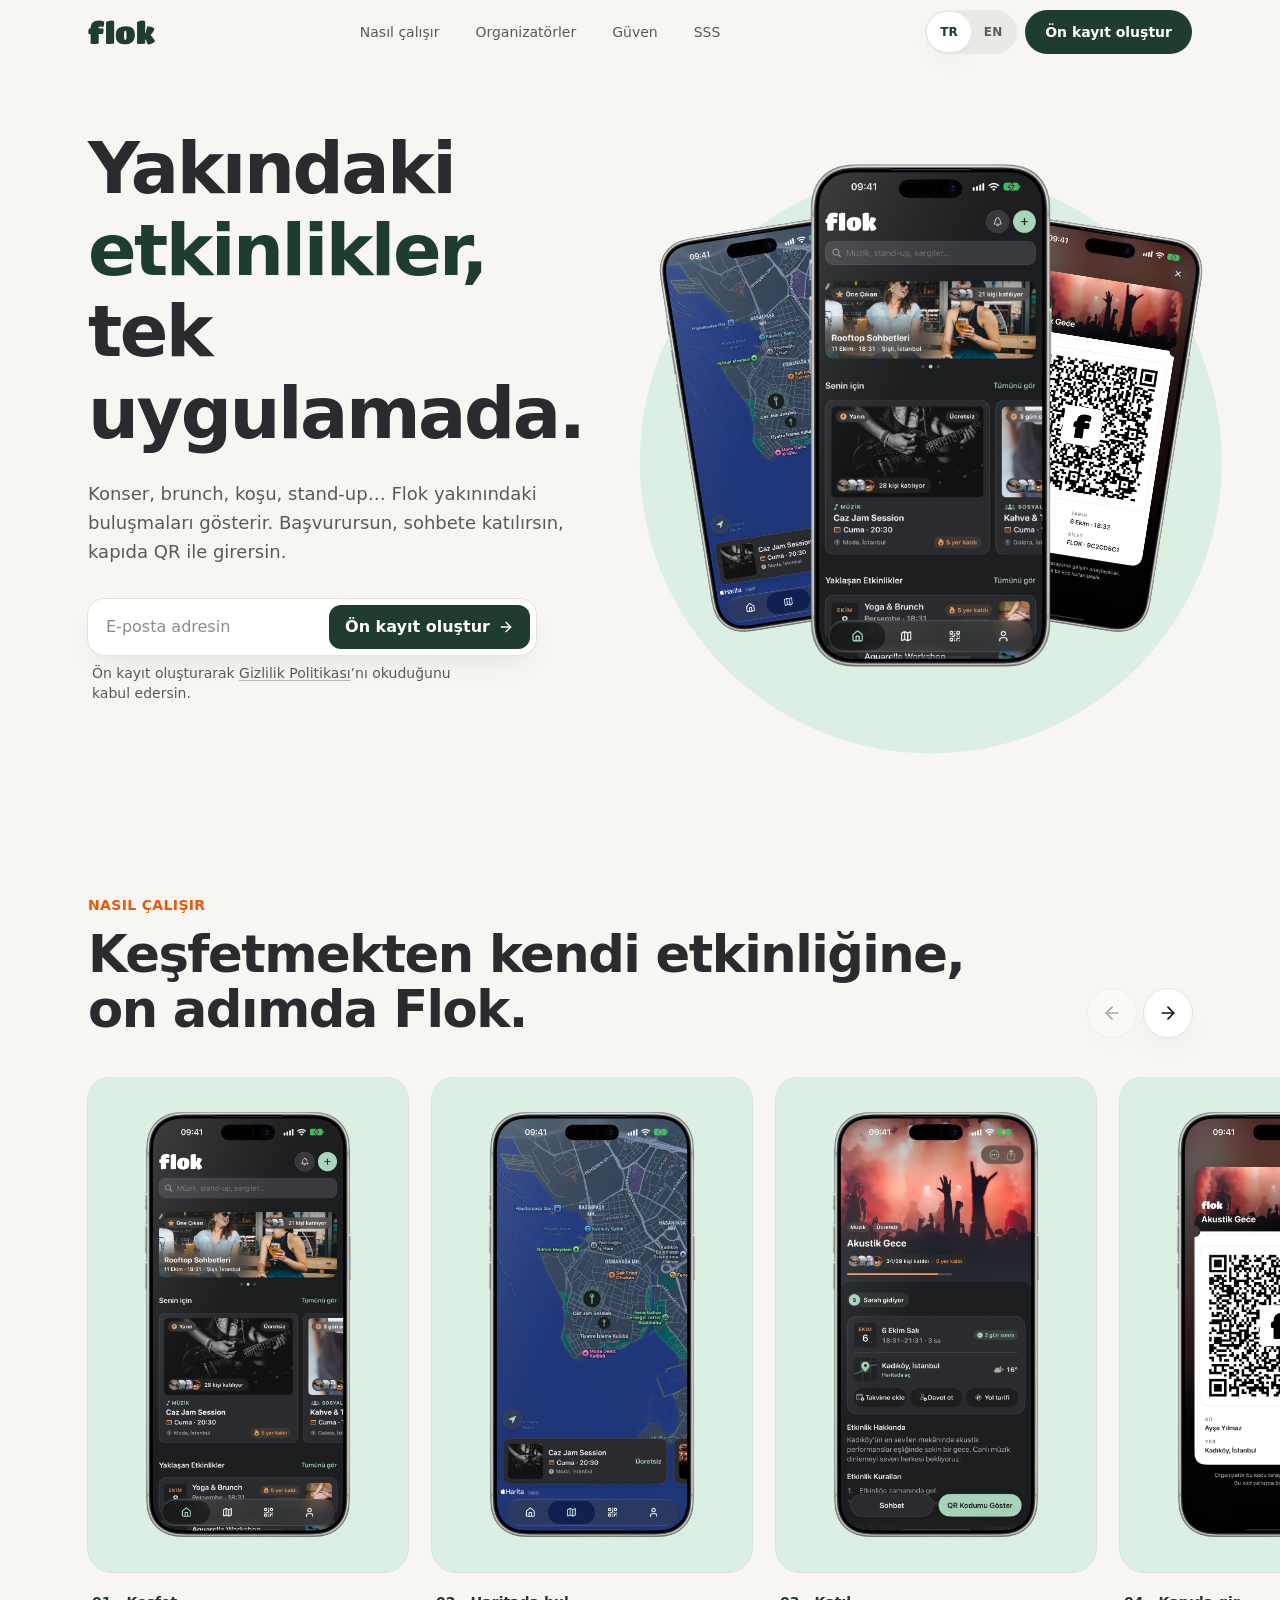
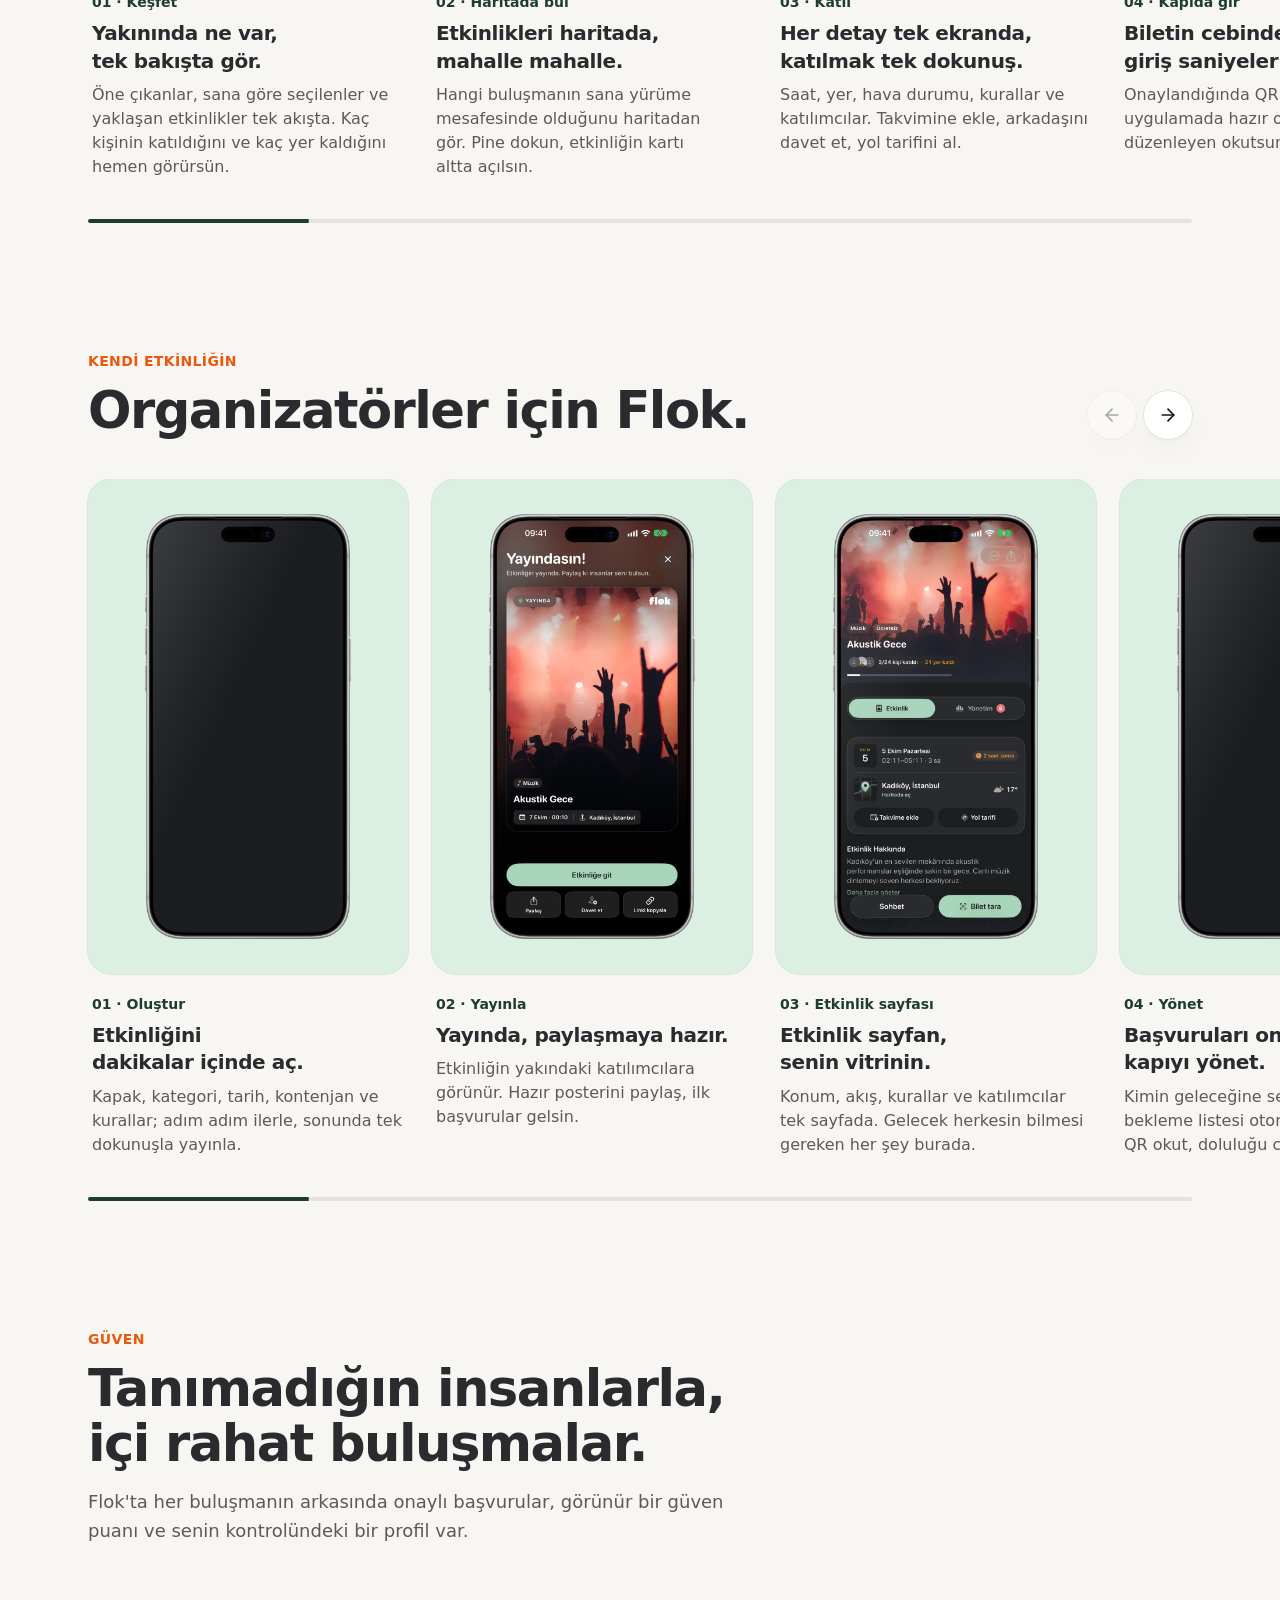
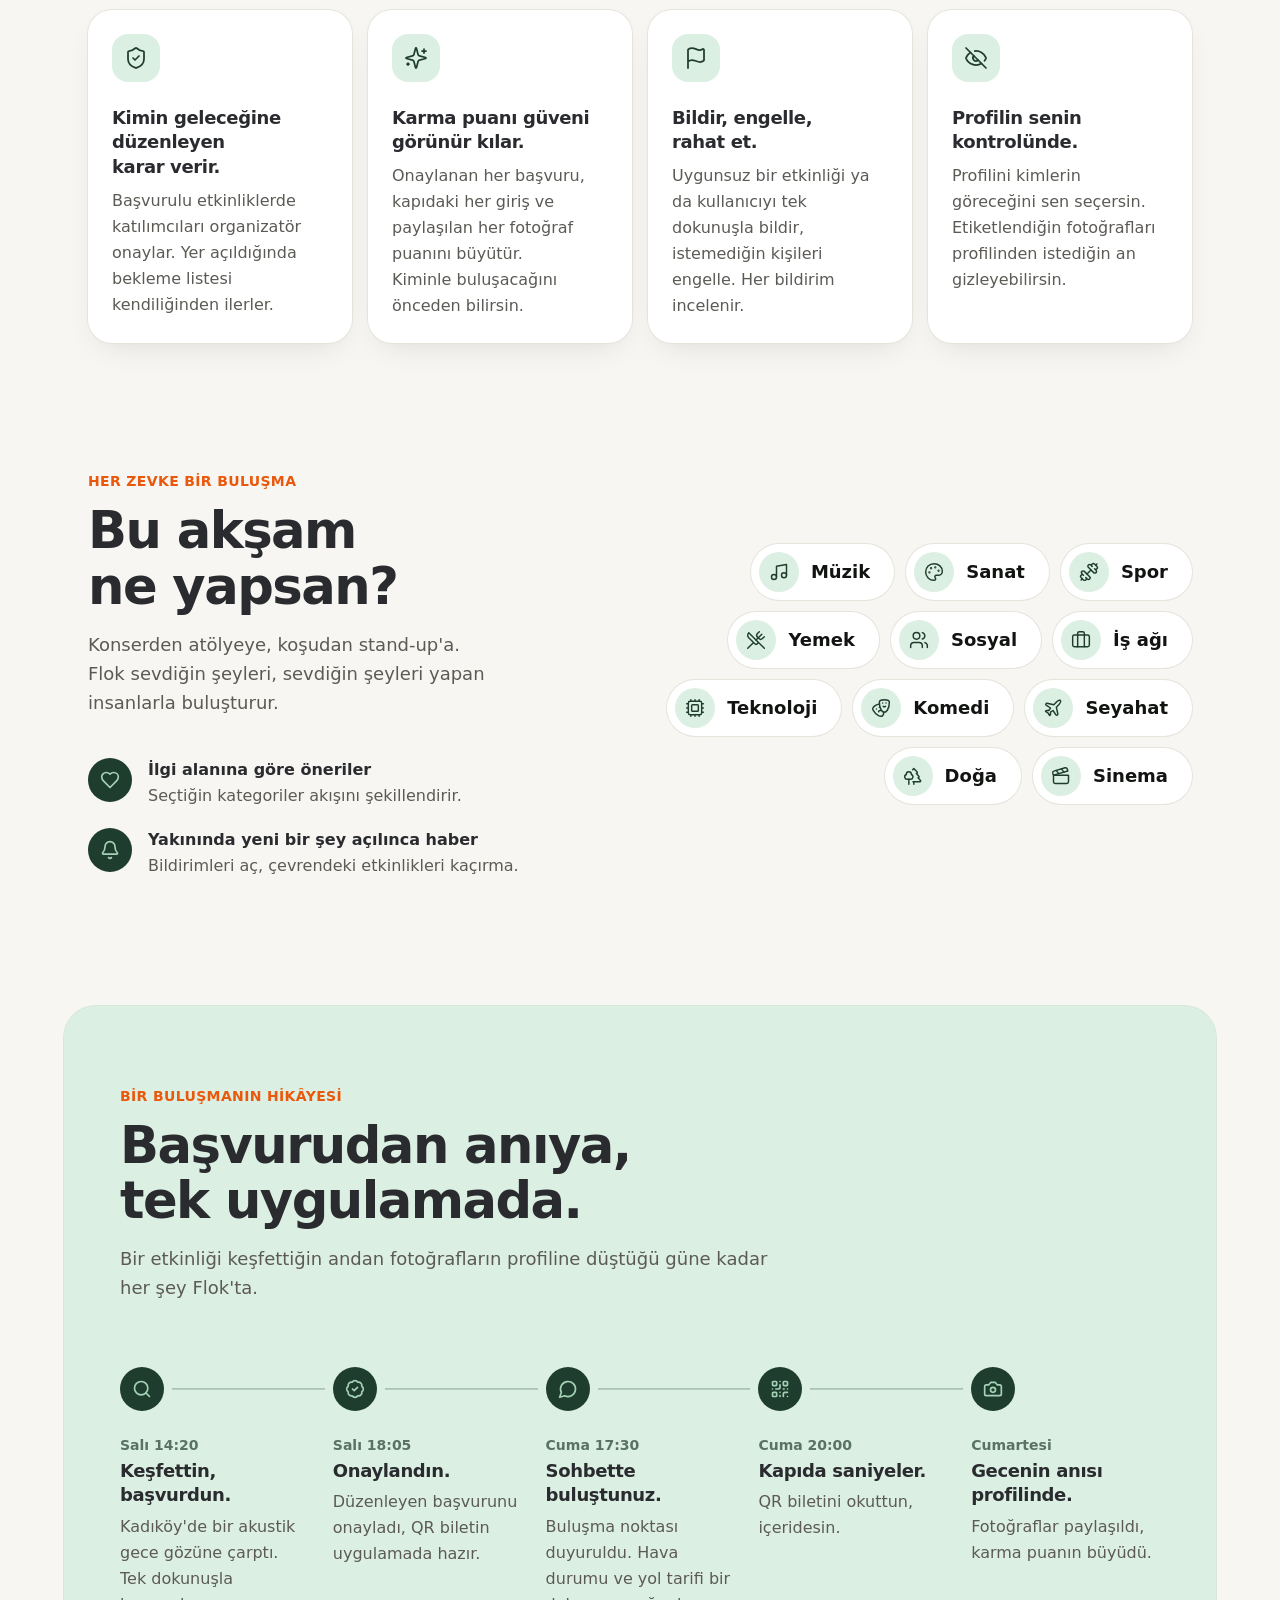
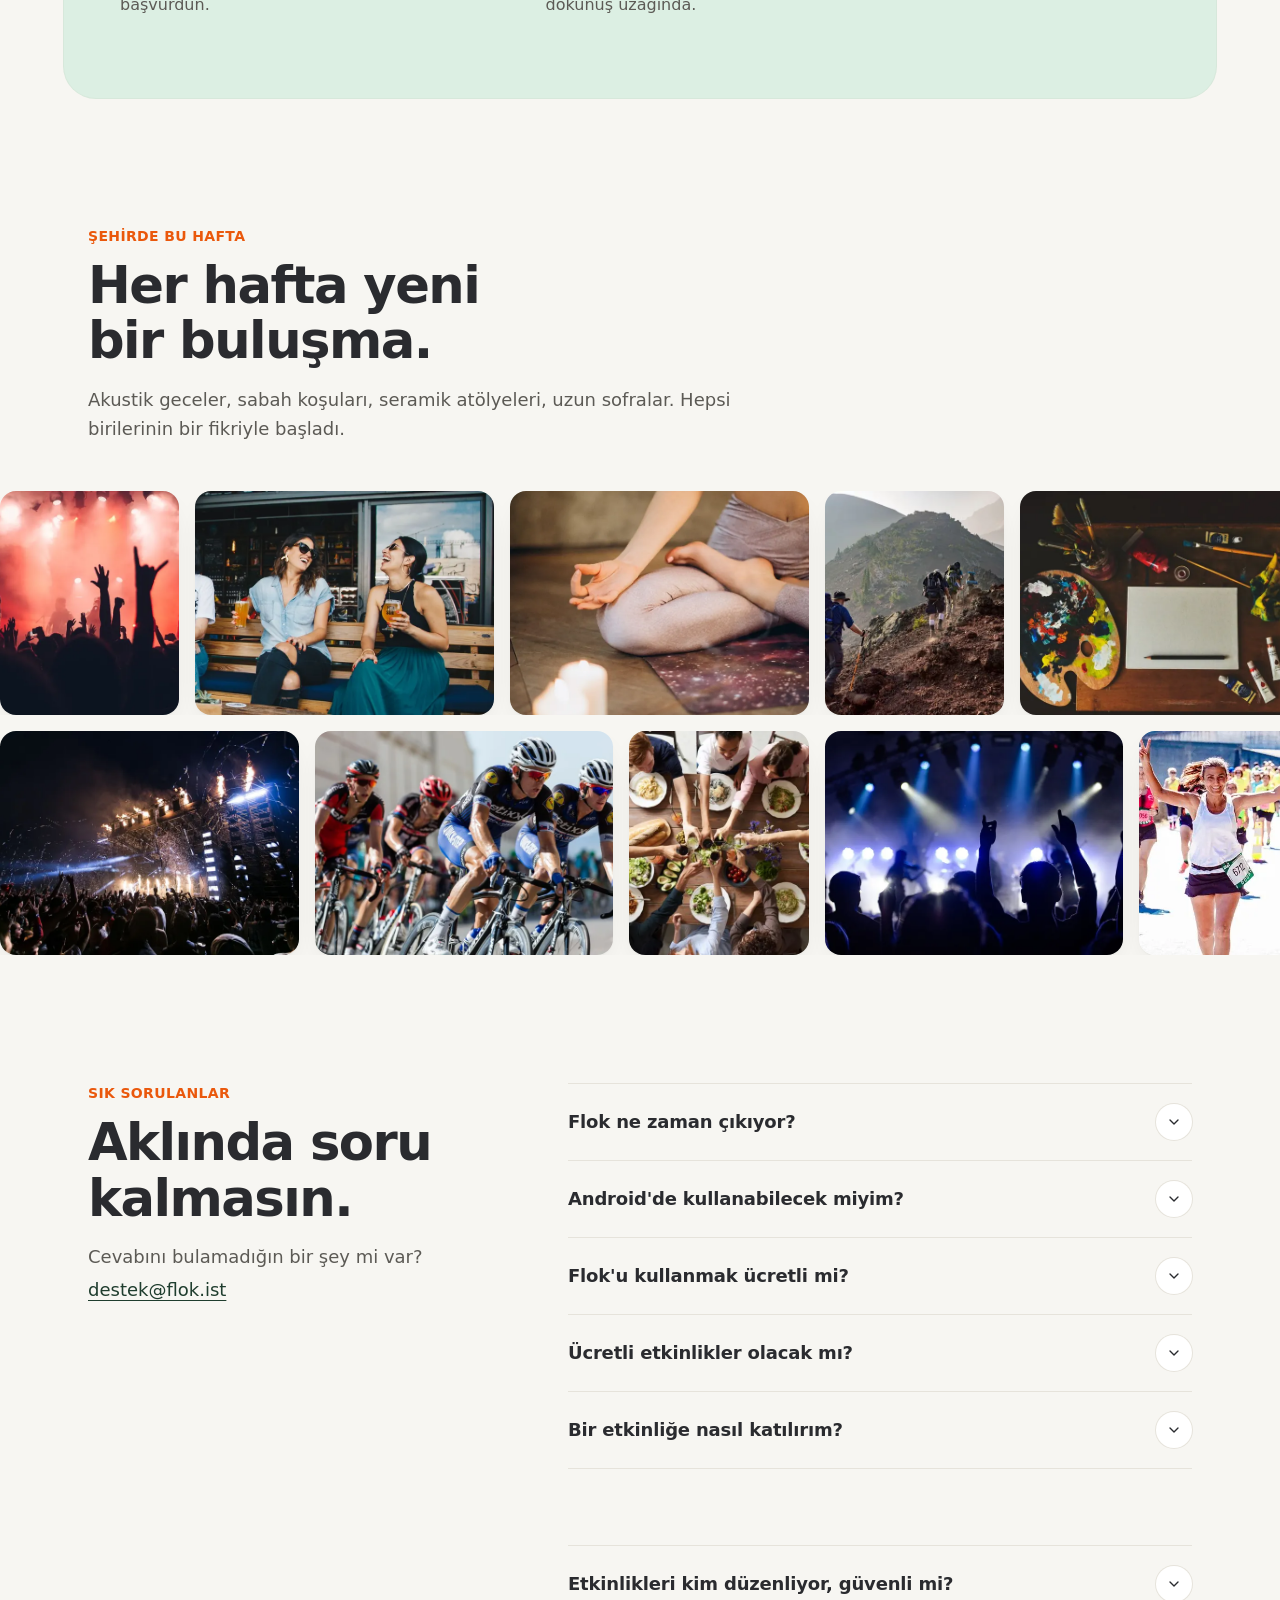
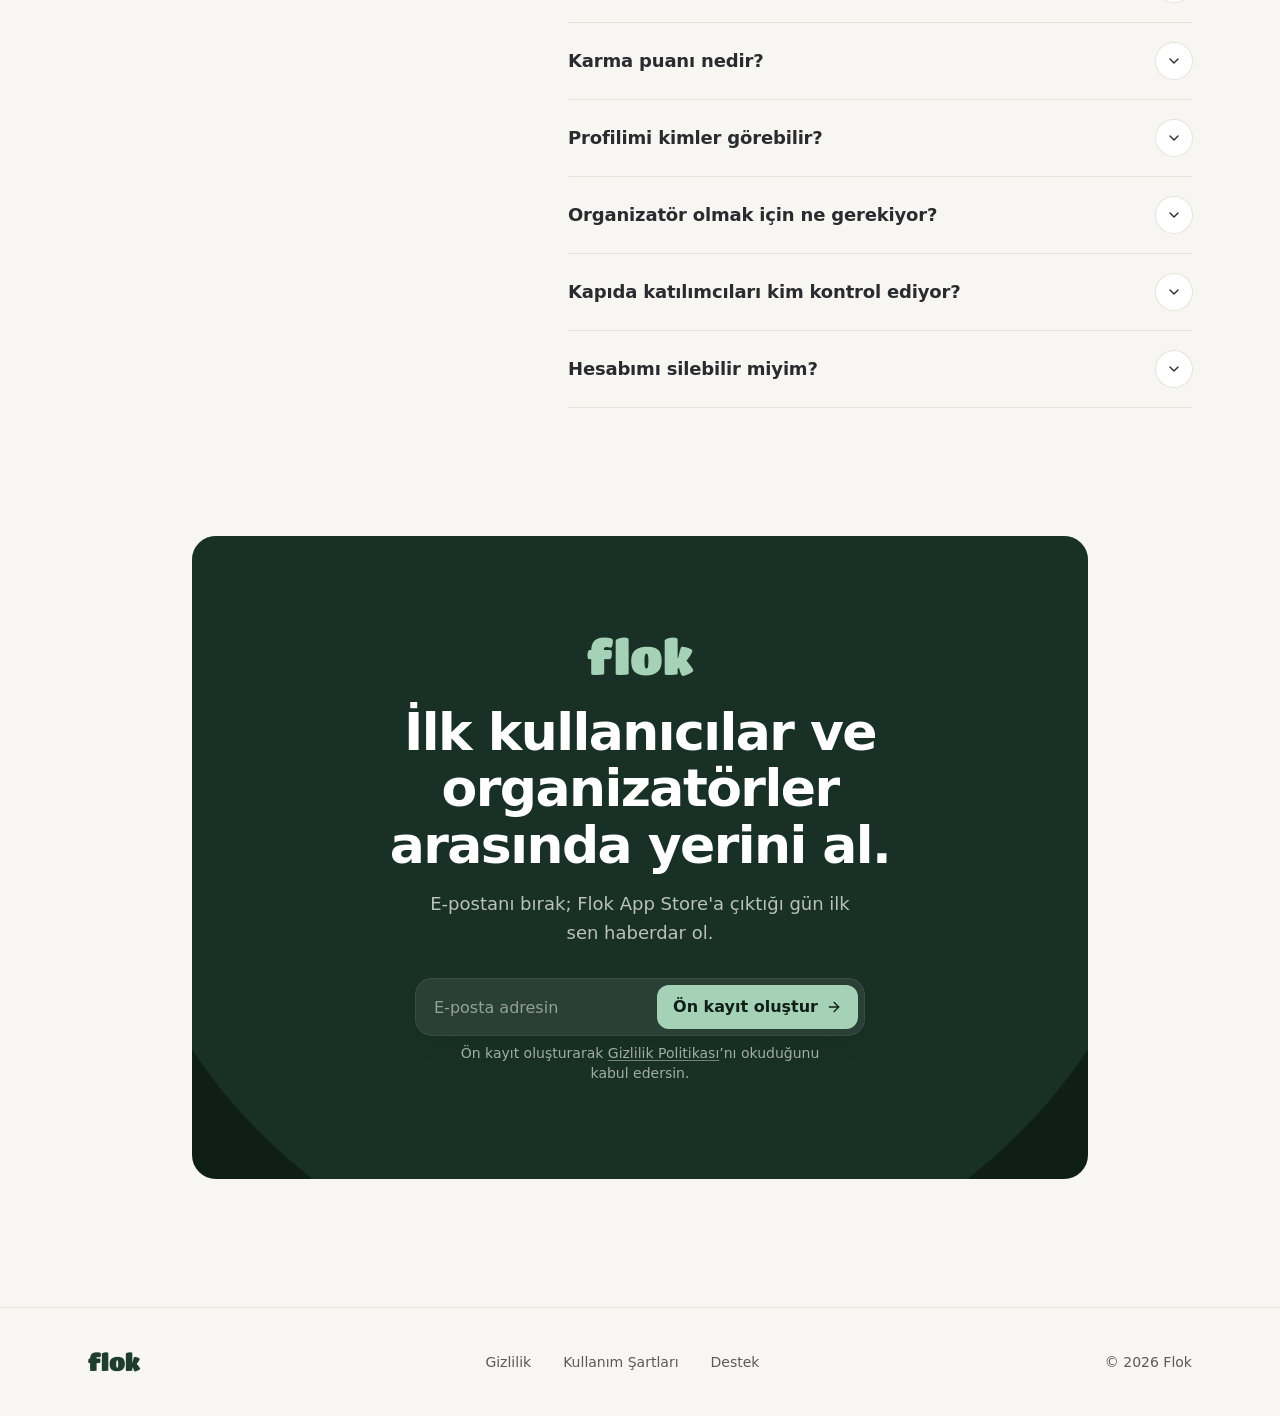
==== commit 04b1aa0e: "English site at /en with language switcher and translated legal pages Co-authored-by: Cursor <cursor" ====
--- a/index.html
+++ b/index.html
@@ -1 +1 @@
-<!DOCTYPE html><!--sCK3fzJuXYMFs2wFERHCx--><html lang="tr" class="__variable_50549f"><head><meta charSet="utf-8"/><meta name="viewport" content="width=device-width, initial-scale=1"/><link rel="preload" href="/_next/static/media/bf5c1c0baed5368c-s.p.ttf" as="font" crossorigin="" type="font/ttf"/><link rel="preload" as="image" href="/images/screens/discover.webp" fetchPriority="high"/><link rel="preload" as="image" href="/images/device/iphone-17-pro-max-silver.webp"/><link rel="preload" as="image" href="/images/screens/organizer-create.webp" fetchPriority="high"/><link rel="stylesheet" href="/_next/static/css/d7f3125011aefb14.css" data-precedence="next"/><link rel="preload" as="script" fetchPriority="low" href="/_next/static/chunks/webpack-9bbf727d2c460bd5.js"/><script src="/_next/static/chunks/4bd1b696-c023c6e3521b1417.js" async=""></script><script src="/_next/static/chunks/255-09fb0d129bb12f51.js" async=""></script><script src="/_next/static/chunks/main-app-cf16a5efce6e337d.js" async=""></script><script src="/_next/static/chunks/602-55adcf4a4ee38e3e.js" async=""></script><script src="/_next/static/chunks/613-732f1d466fe06e6a.js" async=""></script><script src="/_next/static/chunks/app/page-00d53c99b347cc7b.js" async=""></script><meta name="next-size-adjust" content=""/><meta name="theme-color" content="#f7f6f2"/><title>Flok · Yakındaki etkinlikler, tek uygulamada</title><meta name="description" content="Flok yakınındaki konser, brunch, koşu ve buluşmaları gösterir. Başvur, sohbete katıl, kapıda QR ile gir. Ön kayıt açık."/><meta property="og:title" content="Flok · Yakındaki etkinlikler, tek uygulamada"/><meta property="og:description" content="Keşfet, katıl, sohbet et, kapıda QR ile gir. Ön kayıt açık."/><meta property="og:locale" content="tr_TR"/><meta property="og:image" content="https://flok.ist/images/og-home.jpg"/><meta property="og:image:width" content="1200"/><meta property="og:image:height" content="630"/><meta property="og:image:alt" content="Flok: Yakındaki etkinlikler, tek uygulamada."/><meta property="og:type" content="website"/><meta name="twitter:card" content="summary_large_image"/><meta name="twitter:title" content="Flok · Yakındaki etkinlikler, tek uygulamada"/><meta name="twitter:description" content="Keşfet, katıl, sohbet et, kapıda QR ile gir. Ön kayıt açık."/><meta name="twitter:image" content="https://flok.ist/images/og-home.jpg"/><meta name="twitter:image:width" content="1200"/><meta name="twitter:image:height" content="630"/><meta name="twitter:image:alt" content="Flok: Yakındaki etkinlikler, tek uygulamada."/><link rel="icon" href="/favicon.ico" type="image/x-icon" sizes="16x16"/><link rel="icon" href="/icon.png?3fd3f044d276ce29" type="image/png" sizes="512x512"/><link rel="apple-touch-icon" href="/apple-icon.png?17398823839cbad2" type="image/png" sizes="180x180"/><noscript><style>[style*="opacity:0"]{opacity:1!important;filter:none!important;transform:none!important}</style></noscript><script src="/_next/static/chunks/polyfills-42372ed130431b0a.js" noModule=""></script></head><body><div hidden=""><!--$--><!--/$--></div><header class="sticky top-0 z-50 transition-[background-color,box-shadow,backdrop-filter] duration-300 bg-transparent"><div class="mx-auto flex h-16 max-w-6xl items-center justify-between px-6"><a aria-label="Flok ana sayfa" class="font-logo text-3xl leading-none text-forest" href="/">flok</a><nav aria-label="Menü" class="hidden items-center gap-2 md:flex"><a class="inline-flex min-h-11 items-center rounded-full px-4 text-sm font-medium text-mute transition-colors hover:bg-ink/5 hover:text-ink" href="/#nasil">Nasıl çalışır</a><a class="inline-flex min-h-11 items-center rounded-full px-4 text-sm font-medium text-mute transition-colors hover:bg-ink/5 hover:text-ink" href="/#organizatorler">Organizatörler</a><a class="inline-flex min-h-11 items-center rounded-full px-4 text-sm font-medium text-mute transition-colors hover:bg-ink/5 hover:text-ink" href="/#guven">Güven</a><a class="inline-flex min-h-11 items-center rounded-full px-4 text-sm font-medium text-mute transition-colors hover:bg-ink/5 hover:text-ink" href="/#sss">SSS</a></nav><a class="inline-flex min-h-11 items-center rounded-full bg-forest px-5 font-display text-sm font-semibold text-white transition-colors hover:bg-forest-deep" tabindex="0" href="/#on-kayit">Ön kayıt oluştur</a></div></header><main id="main"><section id="top" class="relative overflow-x-clip"><div class="mx-auto grid max-w-6xl items-center gap-12 px-6 pt-8 pb-8 lg:grid-cols-[1.05fr_1fr] lg:gap-8 lg:pt-16 lg:pb-16"><div class="flex flex-col items-center text-center lg:items-start lg:text-left"><h1 style="animation-delay:0.05s" class="animate-rise text-[clamp(2.5rem,5.6vw,4.5rem)] leading-[1.14] font-extrabold tracking-[-0.035em]"><span class="sr-only">Yakındaki insanlar ve etkinlikler, tek uygulamada.</span><span aria-hidden="true"><span class="block">Yakındaki</span><span class="relative grid justify-items-center text-forest lg:justify-items-start"><span class="invisible col-start-1 row-start-1" aria-hidden="true">insanlar,</span><span class="invisible col-start-1 row-start-1" aria-hidden="true">etkinlikler,</span><span class="invisible col-start-1 row-start-1" aria-hidden="true">koşular,</span><span class="invisible col-start-1 row-start-1" aria-hidden="true">konserler,</span><span class="invisible col-start-1 row-start-1" aria-hidden="true">sofralar,</span><span class="invisible col-start-1 row-start-1" aria-hidden="true">atölyeler,</span><span class="invisible col-start-1 row-start-1" aria-hidden="true">yürüyüşler,</span><span class="invisible col-start-1 row-start-1" aria-hidden="true">stand-up&#x27;lar,</span><span class="invisible col-start-1 row-start-1" aria-hidden="true">sergiler,</span><span class="invisible col-start-1 row-start-1" aria-hidden="true">piknikler,</span><span class="invisible col-start-1 row-start-1" aria-hidden="true">topluluklar,</span><span class="col-start-1 row-start-1" style="opacity:1;filter:blur(0px);transform:none">insanlar,</span></span><span class="block">tek uygulamada.</span></span></h1><p style="animation-delay:0.2s" class="mt-6 max-w-lg animate-rise text-lg leading-relaxed text-mute">Konser, brunch, koşu, stand-up… Flok yakınındaki buluşmaları gösterir. Başvurursun, sohbete katılırsın, kapıda QR ile girersin.</p><div style="animation-delay:0.28s" class="mt-8 w-full max-w-md animate-rise"><div class="w-full max-w-md"><form noValidate=""><div class="flex items-center gap-2 rounded-2xl p-1.5 shadow-soft ring-1 transition-shadow focus-within:ring-2 bg-surface ring-line focus-within:ring-forest"><label for="_R_38pbtb_" class="sr-only">E-posta adresin</label><input id="_R_38pbtb_" type="email" required="" autoComplete="email" inputMode="email" placeholder="E-posta adresin" class="h-11 min-w-0 flex-1 bg-transparent px-3 text-base outline-none text-ink placeholder:text-mute/70" name="email"/><input type="text" tabindex="-1" autoComplete="off" aria-hidden="true" class="hidden" name="company"/><button type="submit" class="group inline-flex h-11 shrink-0 items-center gap-2 rounded-xl px-4 font-display font-semibold transition-colors disabled:opacity-70 bg-forest text-white hover:bg-forest-deep" tabindex="0">Ön kayıt oluştur<svg xmlns="http://www.w3.org/2000/svg" width="24" height="24" viewBox="0 0 24 24" fill="none" stroke="currentColor" stroke-width="2" stroke-linecap="round" stroke-linejoin="round" class="lucide lucide-arrow-right size-4 transition-transform group-hover:translate-x-0.5" aria-hidden="true"><path d="M5 12h14"></path><path d="m12 5 7 7-7 7"></path></svg></button></div><p role="status" aria-live="polite" class="mt-2 min-h-5 px-1 text-sm text-mute">Ön kayıt oluşturarak<!-- --> <a class="underline underline-offset-2 transition-colors decoration-mute/40 hover:text-ink" href="/gizlilik/">Gizlilik Politikası</a>’nı okuduğunu kabul edersin.</p></form></div></div></div><div class="relative mx-auto flex aspect-[1/1.02] w-full max-w-[520px] items-center justify-center" aria-label="Flok uygulama ekranları"><div aria-hidden="true" class="absolute top-1/2 left-1/2 aspect-square w-[112%] -translate-x-1/2 -translate-y-[42%] rounded-full bg-mint-soft"></div><div class="absolute top-[14%] left-[2%] w-[38%]" style="transform:none"><div class="drop-shadow-[var(--shadow-phone)]" style="opacity:0;transform:translateX(55%) translateY(60px) scale(0.94)"><div class="relative inline-block w-full align-middle leading-none" style="aspect-ratio:1470/3000"><div class="absolute z-0 overflow-hidden bg-graphite" style="left:4.557823129251701%;top:1.9333333333333333%;width:90.88435374149661%;height:96.13333333333334%;border-radius:13.323353293413174% / 6.171983356449376%"><img src="/images/screens/map.webp" alt="Harita ekranı: Kadıköy&#x27;deki etkinlik pinleri" width="660" height="1434" decoding="async" loading="lazy" fetchPriority="auto" class="block size-full object-cover object-top"/><div aria-hidden="true" class="pointer-events-none absolute inset-0 bg-[linear-gradient(115deg,rgb(255_255_255/0.14)_0%,rgb(255_255_255/0.04)_28%,transparent_42%)]"></div></div><img src="/images/device/iphone-17-pro-max-silver.webp" alt="" aria-hidden="true" width="735" height="1500" decoding="async" loading="lazy" draggable="false" class="pointer-events-none absolute inset-0 z-10 size-full select-none"/></div></div></div><div class="absolute top-[14%] right-[2%] w-[38%]" style="transform:none"><div class="drop-shadow-[var(--shadow-phone)]" style="opacity:0;transform:translateX(-55%) translateY(60px) scale(0.94)"><div class="relative inline-block w-full align-middle leading-none" style="aspect-ratio:1470/3000"><div class="absolute z-0 overflow-hidden bg-graphite" style="left:4.557823129251701%;top:1.9333333333333333%;width:90.88435374149661%;height:96.13333333333334%;border-radius:13.323353293413174% / 6.171983356449376%"><img src="/images/screens/qr.webp" alt="QR bilet ekranı: Akustik Gece bileti" width="660" height="1434" decoding="async" loading="lazy" fetchPriority="auto" class="block size-full object-cover object-top"/><div aria-hidden="true" class="pointer-events-none absolute inset-0 bg-[linear-gradient(115deg,rgb(255_255_255/0.14)_0%,rgb(255_255_255/0.04)_28%,transparent_42%)]"></div></div><img src="/images/device/iphone-17-pro-max-silver.webp" alt="" aria-hidden="true" width="735" height="1500" decoding="async" loading="lazy" draggable="false" class="pointer-events-none absolute inset-0 z-10 size-full select-none"/></div></div></div><div class="relative z-10 w-[48%]" style="transform:none"><div class="drop-shadow-[var(--shadow-phone)]" style="opacity:0;transform:translateY(90px) scale(0.9)"><div class="relative inline-block w-full align-middle leading-none" style="aspect-ratio:1470/3000"><div class="absolute z-0 overflow-hidden bg-graphite" style="left:4.557823129251701%;top:1.9333333333333333%;width:90.88435374149661%;height:96.13333333333334%;border-radius:13.323353293413174% / 6.171983356449376%"><img src="/images/screens/discover.webp" alt="Keşfet ekranı: öne çıkan ve yaklaşan etkinlikler" width="660" height="1434" decoding="async" loading="eager" fetchPriority="high" class="block size-full object-cover object-top"/><div aria-hidden="true" class="pointer-events-none absolute inset-0 bg-[linear-gradient(115deg,rgb(255_255_255/0.14)_0%,rgb(255_255_255/0.04)_28%,transparent_42%)]"></div></div><img src="/images/device/iphone-17-pro-max-silver.webp" alt="" aria-hidden="true" width="735" height="1500" decoding="async" loading="eager" draggable="false" class="pointer-events-none absolute inset-0 z-10 size-full select-none"/></div></div></div></div></div></section><section id="nasil" class="pt-24 lg:pt-32"><div class="mx-auto flex max-w-6xl flex-col gap-6 px-6 sm:flex-row sm:items-end sm:justify-between"><div style="opacity:0;filter:blur(6px);transform:translateY(12px)"><p class="font-display text-sm font-bold tracking-wide text-flame uppercase">Nasıl çalışır</p><h2 class="mt-3 text-[clamp(2rem,4vw,3.25rem)] leading-[1.08] font-bold tracking-[-0.03em]">Keşfetmekten kendi etkinliğine,<br class="hidden sm:block"/> on adımda Flok.</h2></div><div class="hidden gap-2 sm:flex"><button type="button" aria-label="Önceki ekran" disabled="" class="grid size-12 place-items-center rounded-full bg-surface text-ink shadow-soft ring-1 ring-line transition-[opacity,background-color] hover:bg-mint-soft disabled:pointer-events-none disabled:opacity-35" tabindex="0"><svg xmlns="http://www.w3.org/2000/svg" width="24" height="24" viewBox="0 0 24 24" fill="none" stroke="currentColor" stroke-width="2" stroke-linecap="round" stroke-linejoin="round" class="lucide lucide-arrow-left size-5" aria-hidden="true"><path d="m12 19-7-7 7-7"></path><path d="M19 12H5"></path></svg></button><button type="button" aria-label="Sonraki ekran" class="grid size-12 place-items-center rounded-full bg-surface text-ink shadow-soft ring-1 ring-line transition-[opacity,background-color] hover:bg-mint-soft disabled:pointer-events-none disabled:opacity-35" tabindex="0"><svg xmlns="http://www.w3.org/2000/svg" width="24" height="24" viewBox="0 0 24 24" fill="none" stroke="currentColor" stroke-width="2" stroke-linecap="round" stroke-linejoin="round" class="lucide lucide-arrow-right size-5" aria-hidden="true"><path d="M5 12h14"></path><path d="m12 5 7 7-7 7"></path></svg></button></div></div><div role="region" aria-label="Flok ekranları, yatay kaydır" tabindex="0" style="padding-inline:max(1.5rem, calc((100% - 72rem) / 2 + 1.5rem));scroll-padding-inline:max(1.5rem, calc((100% - 72rem) / 2 + 1.5rem))" class="mt-10 flex gap-4 overflow-x-auto overscroll-x-contain pb-4 outline-none [scrollbar-width:none] sm:gap-6 [&amp;::-webkit-scrollbar]:hidden snap-x snap-mandatory sm:cursor-grab"><article data-card="true" class="group w-[min(78vw,320px)] shrink-0 snap-start"><div style="opacity:0;filter:blur(6px);transform:translateY(12px)"><div class="rounded-3xl bg-mint-soft px-[17%] py-8 ring-1 ring-mint/40"><div class="drop-shadow-[var(--shadow-phone)] transition-transform duration-500 ease-[cubic-bezier(0.22,1,0.36,1)] group-hover:-translate-y-2"><div class="relative inline-block w-full align-middle leading-none" style="aspect-ratio:1470/3000"><div class="absolute z-0 overflow-hidden bg-graphite" style="left:4.557823129251701%;top:1.9333333333333333%;width:90.88435374149661%;height:96.13333333333334%;border-radius:13.323353293413174% / 6.171983356449376%"><img src="/images/screens/discover.webp" alt="Keşfet ekranı: öne çıkan ve yaklaşan etkinlikler" width="660" height="1434" decoding="async" loading="eager" fetchPriority="high" class="block size-full object-cover object-top"/><div aria-hidden="true" class="pointer-events-none absolute inset-0 bg-[linear-gradient(115deg,rgb(255_255_255/0.14)_0%,rgb(255_255_255/0.04)_28%,transparent_42%)]"></div></div><img src="/images/device/iphone-17-pro-max-silver.webp" alt="" aria-hidden="true" width="735" height="1500" decoding="async" loading="eager" draggable="false" class="pointer-events-none absolute inset-0 z-10 size-full select-none"/></div></div></div><div class="px-1 pt-5"><p class="font-display text-sm font-bold text-forest">01<!-- --> · <!-- -->Keşfet</p><h3 class="mt-2 text-xl leading-snug font-bold tracking-[-0.02em]">Yakınında ne var, tek bakışta gör.</h3><p class="mt-2 text-mute">Öne çıkanlar, sana göre seçilenler ve yaklaşan etkinlikler tek akışta. Kaç kişinin katıldığını ve kaç yer kaldığını hemen görürsün.</p></div></div></article><article data-card="true" class="group w-[min(78vw,320px)] shrink-0 snap-start"><div style="opacity:0;filter:blur(6px);transform:translateY(12px)"><div class="rounded-3xl bg-mint-soft px-[17%] py-8 ring-1 ring-mint/40"><div class="drop-shadow-[var(--shadow-phone)] transition-transform duration-500 ease-[cubic-bezier(0.22,1,0.36,1)] group-hover:-translate-y-2"><div class="relative inline-block w-full align-middle leading-none" style="aspect-ratio:1470/3000"><div class="absolute z-0 overflow-hidden bg-graphite" style="left:4.557823129251701%;top:1.9333333333333333%;width:90.88435374149661%;height:96.13333333333334%;border-radius:13.323353293413174% / 6.171983356449376%"><img src="/images/screens/map.webp" alt="Harita ekranı: Kadıköy&#x27;deki etkinlik pinleri" width="660" height="1434" decoding="async" loading="lazy" fetchPriority="auto" class="block size-full object-cover object-top"/><div aria-hidden="true" class="pointer-events-none absolute inset-0 bg-[linear-gradient(115deg,rgb(255_255_255/0.14)_0%,rgb(255_255_255/0.04)_28%,transparent_42%)]"></div></div><img src="/images/device/iphone-17-pro-max-silver.webp" alt="" aria-hidden="true" width="735" height="1500" decoding="async" loading="lazy" draggable="false" class="pointer-events-none absolute inset-0 z-10 size-full select-none"/></div></div></div><div class="px-1 pt-5"><p class="font-display text-sm font-bold text-forest">02<!-- --> · <!-- -->Haritada bul</p><h3 class="mt-2 text-xl leading-snug font-bold tracking-[-0.02em]">Etkinlikleri haritada, mahalle mahalle.</h3><p class="mt-2 text-mute">Hangi buluşmanın sana yürüme mesafesinde olduğunu haritadan gör. Pine dokun, etkinliğin kartı altta açılsın.</p></div></div></article><article data-card="true" class="group w-[min(78vw,320px)] shrink-0 snap-start"><div style="opacity:0;filter:blur(6px);transform:translateY(12px)"><div class="rounded-3xl bg-mint-soft px-[17%] py-8 ring-1 ring-mint/40"><div class="drop-shadow-[var(--shadow-phone)] transition-transform duration-500 ease-[cubic-bezier(0.22,1,0.36,1)] group-hover:-translate-y-2"><div class="relative inline-block w-full align-middle leading-none" style="aspect-ratio:1470/3000"><div class="absolute z-0 overflow-hidden bg-graphite" style="left:4.557823129251701%;top:1.9333333333333333%;width:90.88435374149661%;height:96.13333333333334%;border-radius:13.323353293413174% / 6.171983356449376%"><img src="/images/screens/detail.webp" alt="Etkinlik detay ekranı: Akustik Gece" width="660" height="1434" decoding="async" loading="lazy" fetchPriority="auto" class="block size-full object-cover object-top"/><div aria-hidden="true" class="pointer-events-none absolute inset-0 bg-[linear-gradient(115deg,rgb(255_255_255/0.14)_0%,rgb(255_255_255/0.04)_28%,transparent_42%)]"></div></div><img src="/images/device/iphone-17-pro-max-silver.webp" alt="" aria-hidden="true" width="735" height="1500" decoding="async" loading="lazy" draggable="false" class="pointer-events-none absolute inset-0 z-10 size-full select-none"/></div></div></div><div class="px-1 pt-5"><p class="font-display text-sm font-bold text-forest">03<!-- --> · <!-- -->Katıl</p><h3 class="mt-2 text-xl leading-snug font-bold tracking-[-0.02em]">Her detay tek ekranda, katılmak tek dokunuş.</h3><p class="mt-2 text-mute">Saat, yer, hava durumu, kurallar ve katılımcılar. Takvimine ekle, arkadaşını davet et, yol tarifini al.</p></div></div></article><article data-card="true" class="group w-[min(78vw,320px)] shrink-0 snap-start"><div style="opacity:0;filter:blur(6px);transform:translateY(12px)"><div class="rounded-3xl bg-mint-soft px-[17%] py-8 ring-1 ring-mint/40"><div class="drop-shadow-[var(--shadow-phone)] transition-transform duration-500 ease-[cubic-bezier(0.22,1,0.36,1)] group-hover:-translate-y-2"><div class="relative inline-block w-full align-middle leading-none" style="aspect-ratio:1470/3000"><div class="absolute z-0 overflow-hidden bg-graphite" style="left:4.557823129251701%;top:1.9333333333333333%;width:90.88435374149661%;height:96.13333333333334%;border-radius:13.323353293413174% / 6.171983356449376%"><img src="/images/screens/qr.webp" alt="QR bilet ekranı: Akustik Gece bileti" width="660" height="1434" decoding="async" loading="lazy" fetchPriority="auto" class="block size-full object-cover object-top"/><div aria-hidden="true" class="pointer-events-none absolute inset-0 bg-[linear-gradient(115deg,rgb(255_255_255/0.14)_0%,rgb(255_255_255/0.04)_28%,transparent_42%)]"></div></div><img src="/images/device/iphone-17-pro-max-silver.webp" alt="" aria-hidden="true" width="735" height="1500" decoding="async" loading="lazy" draggable="false" class="pointer-events-none absolute inset-0 z-10 size-full select-none"/></div></div></div><div class="px-1 pt-5"><p class="font-display text-sm font-bold text-forest">04<!-- --> · <!-- -->Kapıda gir</p><h3 class="mt-2 text-xl leading-snug font-bold tracking-[-0.02em]">Biletin cebinde, giriş saniyeler sürer.</h3><p class="mt-2 text-mute">Onaylandığında QR biletin uygulamada hazır olur. Kapıda göster, düzenleyen okutsun, içeridesin.</p></div></div></article><article data-card="true" class="group w-[min(78vw,320px)] shrink-0 snap-start"><div style="opacity:0;filter:blur(6px);transform:translateY(12px)"><div class="rounded-3xl bg-mint-soft px-[17%] py-8 ring-1 ring-mint/40"><div class="drop-shadow-[var(--shadow-phone)] transition-transform duration-500 ease-[cubic-bezier(0.22,1,0.36,1)] group-hover:-translate-y-2"><div class="relative inline-block w-full align-middle leading-none" style="aspect-ratio:1470/3000"><div class="absolute z-0 overflow-hidden bg-graphite" style="left:4.557823129251701%;top:1.9333333333333333%;width:90.88435374149661%;height:96.13333333333334%;border-radius:13.323353293413174% / 6.171983356449376%"><img src="/images/screens/chat.webp" alt="Etkinlik sohbeti ekranı" width="660" height="1434" decoding="async" loading="lazy" fetchPriority="auto" class="block size-full object-cover object-top"/><div aria-hidden="true" class="pointer-events-none absolute inset-0 bg-[linear-gradient(115deg,rgb(255_255_255/0.14)_0%,rgb(255_255_255/0.04)_28%,transparent_42%)]"></div></div><img src="/images/device/iphone-17-pro-max-silver.webp" alt="" aria-hidden="true" width="735" height="1500" decoding="async" loading="lazy" draggable="false" class="pointer-events-none absolute inset-0 z-10 size-full select-none"/></div></div></div><div class="px-1 pt-5"><p class="font-display text-sm font-bold text-forest">05<!-- --> · <!-- -->Sohbet</p><h3 class="mt-2 text-xl leading-snug font-bold tracking-[-0.02em]">Katılımcılarla tek yerde konuş.</h3><p class="mt-2 text-mute">Her etkinliğin kendi sohbeti var. Düzenleyen duyuru paylaşır, katılımcılar nerede buluşacağını konuşur.</p></div></div></article><article data-card="true" class="group w-[min(78vw,320px)] shrink-0 snap-start"><div style="opacity:0;filter:blur(6px);transform:translateY(12px)"><div class="rounded-3xl bg-mint-soft px-[17%] py-8 ring-1 ring-mint/40"><div class="drop-shadow-[var(--shadow-phone)] transition-transform duration-500 ease-[cubic-bezier(0.22,1,0.36,1)] group-hover:-translate-y-2"><div class="relative inline-block w-full align-middle leading-none" style="aspect-ratio:1470/3000"><div class="absolute z-0 overflow-hidden bg-graphite" style="left:4.557823129251701%;top:1.9333333333333333%;width:90.88435374149661%;height:96.13333333333334%;border-radius:13.323353293413174% / 6.171983356449376%"><img src="/images/screens/profile.webp" alt="Profil ekranı: karma puanı ve etkinlik anıları" width="660" height="1434" decoding="async" loading="lazy" fetchPriority="auto" class="block size-full object-cover object-top"/><div aria-hidden="true" class="pointer-events-none absolute inset-0 bg-[linear-gradient(115deg,rgb(255_255_255/0.14)_0%,rgb(255_255_255/0.04)_28%,transparent_42%)]"></div></div><img src="/images/device/iphone-17-pro-max-silver.webp" alt="" aria-hidden="true" width="735" height="1500" decoding="async" loading="lazy" draggable="false" class="pointer-events-none absolute inset-0 z-10 size-full select-none"/></div></div></div><div class="px-1 pt-5"><p class="font-display text-sm font-bold text-forest">06<!-- --> · <!-- -->Anılar</p><h3 class="mt-2 text-xl leading-snug font-bold tracking-[-0.02em]">Her buluşma profilinde bir anı.</h3><p class="mt-2 text-mute">Etkinlikten sonra fotoğrafları ekle. Katılanlar görür, beğenir; her katılımla karma puanın büyür.</p></div></div></article><article data-card="true" class="group w-[min(78vw,320px)] shrink-0 snap-start"><div style="opacity:0;filter:blur(6px);transform:translateY(12px)"><div class="rounded-3xl bg-mint-soft px-[17%] py-8 ring-1 ring-mint/40"><div class="drop-shadow-[var(--shadow-phone)] transition-transform duration-500 ease-[cubic-bezier(0.22,1,0.36,1)] group-hover:-translate-y-2"><div class="relative inline-block w-full align-middle leading-none" style="aspect-ratio:1470/3000"><div class="absolute z-0 overflow-hidden bg-graphite" style="left:4.557823129251701%;top:1.9333333333333333%;width:90.88435374149661%;height:96.13333333333334%;border-radius:13.323353293413174% / 6.171983356449376%"><img src="/images/screens/organizer.webp" alt="Düzenleyen paneli: başvurular, doluluk ve kapıda giriş" width="660" height="1434" decoding="async" loading="lazy" fetchPriority="auto" class="block size-full object-cover object-top"/><div aria-hidden="true" class="pointer-events-none absolute inset-0 bg-[linear-gradient(115deg,rgb(255_255_255/0.14)_0%,rgb(255_255_255/0.04)_28%,transparent_42%)]"></div></div><img src="/images/device/iphone-17-pro-max-silver.webp" alt="" aria-hidden="true" width="735" height="1500" decoding="async" loading="lazy" draggable="false" class="pointer-events-none absolute inset-0 z-10 size-full select-none"/></div></div></div><div class="px-1 pt-5"><p class="font-display text-sm font-bold text-forest">07<!-- --> · <!-- -->Düzenle</p><h3 class="mt-2 text-xl leading-snug font-bold tracking-[-0.02em]">Sıra sende: kendi etkinliğini aç.</h3><p class="mt-2 text-mute">Yer, saat, kontenjan ve kuralları gir, yayınla. Başvuruları onayla, kapıda biletleri tara, doluluğu tek panelden izle.</p></div></div></article><article data-card="true" class="group w-[min(78vw,320px)] shrink-0 snap-start"><div style="opacity:0;filter:blur(6px);transform:translateY(12px)"><div class="rounded-3xl bg-mint-soft px-[17%] py-8 ring-1 ring-mint/40"><div class="drop-shadow-[var(--shadow-phone)] transition-transform duration-500 ease-[cubic-bezier(0.22,1,0.36,1)] group-hover:-translate-y-2"><div class="relative inline-block w-full align-middle leading-none" style="aspect-ratio:1470/3000"><div class="absolute z-0 overflow-hidden bg-graphite" style="left:4.557823129251701%;top:1.9333333333333333%;width:90.88435374149661%;height:96.13333333333334%;border-radius:13.323353293413174% / 6.171983356449376%"><img src="/images/screens/my-events.webp" alt="Etkinliklerim ekranı: sıradaki etkinlik ve bu haftaki planlar" width="660" height="1434" decoding="async" loading="lazy" fetchPriority="auto" class="block size-full object-cover object-top"/><div aria-hidden="true" class="pointer-events-none absolute inset-0 bg-[linear-gradient(115deg,rgb(255_255_255/0.14)_0%,rgb(255_255_255/0.04)_28%,transparent_42%)]"></div></div><img src="/images/device/iphone-17-pro-max-silver.webp" alt="" aria-hidden="true" width="735" height="1500" decoding="async" loading="lazy" draggable="false" class="pointer-events-none absolute inset-0 z-10 size-full select-none"/></div></div></div><div class="px-1 pt-5"><p class="font-display text-sm font-bold text-forest">08<!-- --> · <!-- -->Etkinliklerim</p><h3 class="mt-2 text-xl leading-snug font-bold tracking-[-0.02em]">Planların tek listede.</h3><p class="mt-2 text-mute">Sıradaki etkinliğin en üstte; biletine, sohbetine ve yol tarifine tek dokunuşla ulaş. Katılacakların, oluşturdukların ve geçmişin ayrı sekmelerde.</p></div></div></article><article data-card="true" class="group w-[min(78vw,320px)] shrink-0 snap-start"><div style="opacity:0;filter:blur(6px);transform:translateY(12px)"><div class="rounded-3xl bg-mint-soft px-[17%] py-8 ring-1 ring-mint/40"><div class="drop-shadow-[var(--shadow-phone)] transition-transform duration-500 ease-[cubic-bezier(0.22,1,0.36,1)] group-hover:-translate-y-2"><div class="relative inline-block w-full align-middle leading-none" style="aspect-ratio:1470/3000"><div class="absolute z-0 overflow-hidden bg-graphite" style="left:4.557823129251701%;top:1.9333333333333333%;width:90.88435374149661%;height:96.13333333333334%;border-radius:13.323353293413174% / 6.171983356449376%"><img src="/images/screens/organizer-create.webp" alt="Etkinlik oluşturma ekranı" width="660" height="1434" decoding="async" loading="lazy" fetchPriority="auto" class="block size-full object-cover object-top"/><div aria-hidden="true" class="pointer-events-none absolute inset-0 bg-[linear-gradient(115deg,rgb(255_255_255/0.14)_0%,rgb(255_255_255/0.04)_28%,transparent_42%)]"></div></div><img src="/images/device/iphone-17-pro-max-silver.webp" alt="" aria-hidden="true" width="735" height="1500" decoding="async" loading="lazy" draggable="false" class="pointer-events-none absolute inset-0 z-10 size-full select-none"/></div></div></div><div class="px-1 pt-5"><p class="font-display text-sm font-bold text-forest">09<!-- --> · <!-- -->Oluştur</p><h3 class="mt-2 text-xl leading-snug font-bold tracking-[-0.02em]">Adım adım etkinlik oluştur.</h3><p class="mt-2 text-mute">Kapak, kategori, tarih, kontenjan ve kurallar. Her adım tek ekranda, sonunda tek dokunuşla yayınla.</p></div></div></article><article data-card="true" class="group w-[min(78vw,320px)] shrink-0 snap-start"><div style="opacity:0;filter:blur(6px);transform:translateY(12px)"><div class="rounded-3xl bg-mint-soft px-[17%] py-8 ring-1 ring-mint/40"><div class="drop-shadow-[var(--shadow-phone)] transition-transform duration-500 ease-[cubic-bezier(0.22,1,0.36,1)] group-hover:-translate-y-2"><div class="relative inline-block w-full align-middle leading-none" style="aspect-ratio:1470/3000"><div class="absolute z-0 overflow-hidden bg-graphite" style="left:4.557823129251701%;top:1.9333333333333333%;width:90.88435374149661%;height:96.13333333333334%;border-radius:13.323353293413174% / 6.171983356449376%"><img src="/images/screens/welcome.webp" alt="Hoş geldin ekranı: Apple, Google veya e-posta ile giriş" width="660" height="1434" decoding="async" loading="lazy" fetchPriority="auto" class="block size-full object-cover object-top"/><div aria-hidden="true" class="pointer-events-none absolute inset-0 bg-[linear-gradient(115deg,rgb(255_255_255/0.14)_0%,rgb(255_255_255/0.04)_28%,transparent_42%)]"></div></div><img src="/images/device/iphone-17-pro-max-silver.webp" alt="" aria-hidden="true" width="735" height="1500" decoding="async" loading="lazy" draggable="false" class="pointer-events-none absolute inset-0 z-10 size-full select-none"/></div></div></div><div class="px-1 pt-5"><p class="font-display text-sm font-bold text-forest">10<!-- --> · <!-- -->Hemen başla</p><h3 class="mt-2 text-xl leading-snug font-bold tracking-[-0.02em]">Saniyeler içinde içeridesin.</h3><p class="mt-2 text-mute">Apple, Google ya da e-postanla giriş yap; ilgi alanlarını seç, yakınındaki etkinlikler hazır.</p></div></div></article></div><div class="mx-auto mt-6 max-w-6xl px-6"><div aria-hidden="true" class="h-1 overflow-hidden rounded-full bg-line"><div class="h-full origin-left rounded-full bg-forest"></div></div></div></section><section id="organizatorler" class="pt-24 lg:pt-32"><div class="mx-auto flex max-w-6xl flex-col gap-6 px-6 sm:flex-row sm:items-end sm:justify-between"><div style="opacity:0;filter:blur(6px);transform:translateY(12px)"><p class="font-display text-sm font-bold tracking-wide text-flame uppercase">Kendi etkinliğin</p><h2 class="mt-3 text-[clamp(2rem,4vw,3.25rem)] leading-[1.08] font-bold tracking-[-0.03em]">Organizatörler için Flok.</h2></div><div class="hidden gap-2 sm:flex"><button type="button" aria-label="Önceki ekran" disabled="" class="grid size-12 place-items-center rounded-full bg-surface text-ink shadow-soft ring-1 ring-line transition-[opacity,background-color] hover:bg-mint-soft disabled:pointer-events-none disabled:opacity-35" tabindex="0"><svg xmlns="http://www.w3.org/2000/svg" width="24" height="24" viewBox="0 0 24 24" fill="none" stroke="currentColor" stroke-width="2" stroke-linecap="round" stroke-linejoin="round" class="lucide lucide-arrow-left size-5" aria-hidden="true"><path d="m12 19-7-7 7-7"></path><path d="M19 12H5"></path></svg></button><button type="button" aria-label="Sonraki ekran" class="grid size-12 place-items-center rounded-full bg-surface text-ink shadow-soft ring-1 ring-line transition-[opacity,background-color] hover:bg-mint-soft disabled:pointer-events-none disabled:opacity-35" tabindex="0"><svg xmlns="http://www.w3.org/2000/svg" width="24" height="24" viewBox="0 0 24 24" fill="none" stroke="currentColor" stroke-width="2" stroke-linecap="round" stroke-linejoin="round" class="lucide lucide-arrow-right size-5" aria-hidden="true"><path d="M5 12h14"></path><path d="m12 5 7 7-7 7"></path></svg></button></div></div><div role="region" aria-label="Organizatör ekranları, yatay kaydır" tabindex="0" style="padding-inline:max(1.5rem, calc((100% - 72rem) / 2 + 1.5rem));scroll-padding-inline:max(1.5rem, calc((100% - 72rem) / 2 + 1.5rem))" class="mt-10 flex gap-4 overflow-x-auto overscroll-x-contain pb-4 outline-none [scrollbar-width:none] sm:gap-6 [&amp;::-webkit-scrollbar]:hidden snap-x snap-mandatory sm:cursor-grab"><article data-card="true" class="group w-[min(78vw,320px)] shrink-0 snap-start"><div style="opacity:0;filter:blur(6px);transform:translateY(12px)"><div class="rounded-3xl bg-mint-soft px-[17%] py-8 ring-1 ring-mint/40"><div class="drop-shadow-[var(--shadow-phone)] transition-transform duration-500 ease-[cubic-bezier(0.22,1,0.36,1)] group-hover:-translate-y-2"><div class="relative inline-block w-full align-middle leading-none" style="aspect-ratio:1470/3000"><div class="absolute z-0 overflow-hidden bg-graphite" style="left:4.557823129251701%;top:1.9333333333333333%;width:90.88435374149661%;height:96.13333333333334%;border-radius:13.323353293413174% / 6.171983356449376%"><img src="/images/screens/organizer-create.webp" alt="Etkinlik oluşturma ekranı" width="660" height="1434" decoding="async" loading="eager" fetchPriority="high" class="block size-full object-cover object-top"/><div aria-hidden="true" class="pointer-events-none absolute inset-0 bg-[linear-gradient(115deg,rgb(255_255_255/0.14)_0%,rgb(255_255_255/0.04)_28%,transparent_42%)]"></div></div><img src="/images/device/iphone-17-pro-max-silver.webp" alt="" aria-hidden="true" width="735" height="1500" decoding="async" loading="eager" draggable="false" class="pointer-events-none absolute inset-0 z-10 size-full select-none"/></div></div></div><div class="px-1 pt-5"><p class="font-display text-sm font-bold text-forest">01<!-- --> · <!-- -->Oluştur</p><h3 class="mt-2 text-xl leading-snug font-bold tracking-[-0.02em]">Etkinliğini dakikalar içinde aç.</h3><p class="mt-2 text-mute">Kapak, kategori, tarih, kontenjan ve kurallar; adım adım ilerle, sonunda tek dokunuşla yayınla.</p></div></div></article><article data-card="true" class="group w-[min(78vw,320px)] shrink-0 snap-start"><div style="opacity:0;filter:blur(6px);transform:translateY(12px)"><div class="rounded-3xl bg-mint-soft px-[17%] py-8 ring-1 ring-mint/40"><div class="drop-shadow-[var(--shadow-phone)] transition-transform duration-500 ease-[cubic-bezier(0.22,1,0.36,1)] group-hover:-translate-y-2"><div class="relative inline-block w-full align-middle leading-none" style="aspect-ratio:1470/3000"><div class="absolute z-0 overflow-hidden bg-graphite" style="left:4.557823129251701%;top:1.9333333333333333%;width:90.88435374149661%;height:96.13333333333334%;border-radius:13.323353293413174% / 6.171983356449376%"><img src="/images/screens/organizer-published.webp" alt="Etkinlik yayınlandı ekranı ve paylaşım posteri" width="660" height="1434" decoding="async" loading="lazy" fetchPriority="auto" class="block size-full object-cover object-top"/><div aria-hidden="true" class="pointer-events-none absolute inset-0 bg-[linear-gradient(115deg,rgb(255_255_255/0.14)_0%,rgb(255_255_255/0.04)_28%,transparent_42%)]"></div></div><img src="/images/device/iphone-17-pro-max-silver.webp" alt="" aria-hidden="true" width="735" height="1500" decoding="async" loading="lazy" draggable="false" class="pointer-events-none absolute inset-0 z-10 size-full select-none"/></div></div></div><div class="px-1 pt-5"><p class="font-display text-sm font-bold text-forest">02<!-- --> · <!-- -->Yayınla</p><h3 class="mt-2 text-xl leading-snug font-bold tracking-[-0.02em]">Yayında, paylaşmaya hazır.</h3><p class="mt-2 text-mute">Etkinliğin yakındaki katılımcılara görünür. Hazır posterini paylaş, ilk başvurular gelsin.</p></div></div></article><article data-card="true" class="group w-[min(78vw,320px)] shrink-0 snap-start"><div style="opacity:0;filter:blur(6px);transform:translateY(12px)"><div class="rounded-3xl bg-mint-soft px-[17%] py-8 ring-1 ring-mint/40"><div class="drop-shadow-[var(--shadow-phone)] transition-transform duration-500 ease-[cubic-bezier(0.22,1,0.36,1)] group-hover:-translate-y-2"><div class="relative inline-block w-full align-middle leading-none" style="aspect-ratio:1470/3000"><div class="absolute z-0 overflow-hidden bg-graphite" style="left:4.557823129251701%;top:1.9333333333333333%;width:90.88435374149661%;height:96.13333333333334%;border-radius:13.323353293413174% / 6.171983356449376%"><img src="/images/screens/organizer-info.webp" alt="Organizatörün etkinlik sayfası" width="660" height="1434" decoding="async" loading="lazy" fetchPriority="auto" class="block size-full object-cover object-top"/><div aria-hidden="true" class="pointer-events-none absolute inset-0 bg-[linear-gradient(115deg,rgb(255_255_255/0.14)_0%,rgb(255_255_255/0.04)_28%,transparent_42%)]"></div></div><img src="/images/device/iphone-17-pro-max-silver.webp" alt="" aria-hidden="true" width="735" height="1500" decoding="async" loading="lazy" draggable="false" class="pointer-events-none absolute inset-0 z-10 size-full select-none"/></div></div></div><div class="px-1 pt-5"><p class="font-display text-sm font-bold text-forest">03<!-- --> · <!-- -->Etkinlik sayfası</p><h3 class="mt-2 text-xl leading-snug font-bold tracking-[-0.02em]">Etkinlik sayfan, senin vitrinin.</h3><p class="mt-2 text-mute">Konum, akış, kurallar ve katılımcılar tek sayfada. Gelecek herkesin bilmesi gereken her şey burada.</p></div></div></article><article data-card="true" class="group w-[min(78vw,320px)] shrink-0 snap-start"><div style="opacity:0;filter:blur(6px);transform:translateY(12px)"><div class="rounded-3xl bg-mint-soft px-[17%] py-8 ring-1 ring-mint/40"><div class="drop-shadow-[var(--shadow-phone)] transition-transform duration-500 ease-[cubic-bezier(0.22,1,0.36,1)] group-hover:-translate-y-2"><div class="relative inline-block w-full align-middle leading-none" style="aspect-ratio:1470/3000"><div class="absolute z-0 overflow-hidden bg-graphite" style="left:4.557823129251701%;top:1.9333333333333333%;width:90.88435374149661%;height:96.13333333333334%;border-radius:13.323353293413174% / 6.171983356449376%"><img src="/images/screens/organizer.webp" alt="Düzenleyen paneli: başvurular, doluluk ve kapıda giriş" width="660" height="1434" decoding="async" loading="lazy" fetchPriority="auto" class="block size-full object-cover object-top"/><div aria-hidden="true" class="pointer-events-none absolute inset-0 bg-[linear-gradient(115deg,rgb(255_255_255/0.14)_0%,rgb(255_255_255/0.04)_28%,transparent_42%)]"></div></div><img src="/images/device/iphone-17-pro-max-silver.webp" alt="" aria-hidden="true" width="735" height="1500" decoding="async" loading="lazy" draggable="false" class="pointer-events-none absolute inset-0 z-10 size-full select-none"/></div></div></div><div class="px-1 pt-5"><p class="font-display text-sm font-bold text-forest">04<!-- --> · <!-- -->Yönet</p><h3 class="mt-2 text-xl leading-snug font-bold tracking-[-0.02em]">Başvuruları onayla, kapıyı yönet.</h3><p class="mt-2 text-mute">Kimin geleceğine sen karar ver; bekleme listesi otomatik işler. Kapıda QR okut, doluluğu canlı izle.</p></div></div></article><article data-card="true" class="group w-[min(78vw,320px)] shrink-0 snap-start"><div style="opacity:0;filter:blur(6px);transform:translateY(12px)"><div class="rounded-3xl bg-mint-soft px-[17%] py-8 ring-1 ring-mint/40"><div class="drop-shadow-[var(--shadow-phone)] transition-transform duration-500 ease-[cubic-bezier(0.22,1,0.36,1)] group-hover:-translate-y-2"><div class="relative inline-block w-full align-middle leading-none" style="aspect-ratio:1470/3000"><div class="absolute z-0 overflow-hidden bg-graphite" style="left:4.557823129251701%;top:1.9333333333333333%;width:90.88435374149661%;height:96.13333333333334%;border-radius:13.323353293413174% / 6.171983356449376%"><img src="/images/screens/organizer-chat.webp" alt="Organizatörün etkinlik sohbeti" width="660" height="1434" decoding="async" loading="lazy" fetchPriority="auto" class="block size-full object-cover object-top"/><div aria-hidden="true" class="pointer-events-none absolute inset-0 bg-[linear-gradient(115deg,rgb(255_255_255/0.14)_0%,rgb(255_255_255/0.04)_28%,transparent_42%)]"></div></div><img src="/images/device/iphone-17-pro-max-silver.webp" alt="" aria-hidden="true" width="735" height="1500" decoding="async" loading="lazy" draggable="false" class="pointer-events-none absolute inset-0 z-10 size-full select-none"/></div></div></div><div class="px-1 pt-5"><p class="font-display text-sm font-bold text-forest">05<!-- --> · <!-- -->Duyuru yap</p><h3 class="mt-2 text-xl leading-snug font-bold tracking-[-0.02em]">Katılımcılarına tek mesajla ulaş.</h3><p class="mt-2 text-mute">Etkinlik sohbetinde duyuru paylaş, soruları yanıtla. Herkes aynı bilgiyle gelsin.</p></div></div></article></div><div class="mx-auto mt-6 max-w-6xl px-6"><div aria-hidden="true" class="h-1 overflow-hidden rounded-full bg-line"><div class="h-full origin-left rounded-full bg-forest"></div></div></div></section><section id="guven" class="pt-24 lg:pt-32"><div class="mx-auto max-w-6xl px-6"><div class="max-w-2xl" style="opacity:0;filter:blur(6px);transform:translateY(12px)"><p class="font-display text-sm font-bold tracking-wide text-flame uppercase">Güven</p><h2 class="mt-3 text-[clamp(2rem,4vw,3.25rem)] leading-[1.08] font-bold tracking-[-0.03em]">Tanımadığın insanlarla, içi rahat buluşmalar.</h2><p class="mt-4 text-lg leading-relaxed text-mute">Flok&#x27;ta her buluşmanın arkasında onaylı başvurular, görünür bir güven puanı ve senin kontrolündeki bir profil var.</p></div><ul class="mt-12 grid gap-4 sm:grid-cols-2 lg:mt-16 lg:grid-cols-4"><li><div class="h-full" style="opacity:0;filter:blur(6px);transform:translateY(12px)"><article class="group h-full rounded-3xl bg-surface p-6 shadow-soft ring-1 ring-line transition-[translate,background-color,box-shadow] duration-500 ease-[cubic-bezier(0.22,1,0.36,1)] hover:-translate-y-1 hover:bg-forest hover:ring-forest"><span class="grid size-12 place-items-center rounded-2xl bg-mint-soft text-forest transition-colors duration-500 group-hover:bg-mint/15 group-hover:text-mint"><svg xmlns="http://www.w3.org/2000/svg" width="24" height="24" viewBox="0 0 24 24" fill="none" stroke="currentColor" stroke-width="1.75" stroke-linecap="round" stroke-linejoin="round" class="lucide lucide-shield-check size-6" aria-hidden="true"><path d="M20 13c0 5-3.5 7.5-7.66 8.95a1 1 0 0 1-.67-.01C7.5 20.5 4 18 4 13V6a1 1 0 0 1 1-1c2 0 4.5-1.2 6.24-2.72a1.17 1.17 0 0 1 1.52 0C14.51 3.81 17 5 19 5a1 1 0 0 1 1 1z"></path><path d="m9 12 2 2 4-4"></path></svg></span><h3 class="mt-6 text-lg leading-snug font-bold tracking-[-0.02em] transition-colors duration-500 group-hover:text-white">Kimin geleceğine düzenleyen karar verir.</h3><p class="mt-2 leading-relaxed text-mute transition-colors duration-500 group-hover:text-mint-soft/85">Başvurulu etkinliklerde katılımcıları organizatör onaylar. Yer açıldığında bekleme listesi kendiliğinden ilerler.</p></article></div></li><li><div class="h-full" style="opacity:0;filter:blur(6px);transform:translateY(12px)"><article class="group h-full rounded-3xl bg-surface p-6 shadow-soft ring-1 ring-line transition-[translate,background-color,box-shadow] duration-500 ease-[cubic-bezier(0.22,1,0.36,1)] hover:-translate-y-1 hover:bg-forest hover:ring-forest"><span class="grid size-12 place-items-center rounded-2xl bg-mint-soft text-forest transition-colors duration-500 group-hover:bg-mint/15 group-hover:text-mint"><svg xmlns="http://www.w3.org/2000/svg" width="24" height="24" viewBox="0 0 24 24" fill="none" stroke="currentColor" stroke-width="1.75" stroke-linecap="round" stroke-linejoin="round" class="lucide lucide-sparkles size-6" aria-hidden="true"><path d="M9.937 15.5A2 2 0 0 0 8.5 14.063l-6.135-1.582a.5.5 0 0 1 0-.962L8.5 9.936A2 2 0 0 0 9.937 8.5l1.582-6.135a.5.5 0 0 1 .963 0L14.063 8.5A2 2 0 0 0 15.5 9.937l6.135 1.581a.5.5 0 0 1 0 .964L15.5 14.063a2 2 0 0 0-1.437 1.437l-1.582 6.135a.5.5 0 0 1-.963 0z"></path><path d="M20 3v4"></path><path d="M22 5h-4"></path><path d="M4 17v2"></path><path d="M5 18H3"></path></svg></span><h3 class="mt-6 text-lg leading-snug font-bold tracking-[-0.02em] transition-colors duration-500 group-hover:text-white">Karma puanı güveni görünür kılar.</h3><p class="mt-2 leading-relaxed text-mute transition-colors duration-500 group-hover:text-mint-soft/85">Onaylanan her başvuru, kapıdaki her giriş ve paylaşılan her fotoğraf puanını büyütür. Kiminle buluşacağını önceden bilirsin.</p></article></div></li><li><div class="h-full" style="opacity:0;filter:blur(6px);transform:translateY(12px)"><article class="group h-full rounded-3xl bg-surface p-6 shadow-soft ring-1 ring-line transition-[translate,background-color,box-shadow] duration-500 ease-[cubic-bezier(0.22,1,0.36,1)] hover:-translate-y-1 hover:bg-forest hover:ring-forest"><span class="grid size-12 place-items-center rounded-2xl bg-mint-soft text-forest transition-colors duration-500 group-hover:bg-mint/15 group-hover:text-mint"><svg xmlns="http://www.w3.org/2000/svg" width="24" height="24" viewBox="0 0 24 24" fill="none" stroke="currentColor" stroke-width="1.75" stroke-linecap="round" stroke-linejoin="round" class="lucide lucide-flag size-6" aria-hidden="true"><path d="M4 22V4a1 1 0 0 1 .4-.8A6 6 0 0 1 8 2c3 0 5 2 7.333 2q2 0 3.067-.8A1 1 0 0 1 20 4v10a1 1 0 0 1-.4.8A6 6 0 0 1 16 16c-3 0-5-2-8-2a6 6 0 0 0-4 1.528"></path></svg></span><h3 class="mt-6 text-lg leading-snug font-bold tracking-[-0.02em] transition-colors duration-500 group-hover:text-white">Bildir, engelle, rahat et.</h3><p class="mt-2 leading-relaxed text-mute transition-colors duration-500 group-hover:text-mint-soft/85">Uygunsuz bir etkinliği ya da kullanıcıyı tek dokunuşla bildir, istemediğin kişileri engelle. Her bildirim incelenir.</p></article></div></li><li><div class="h-full" style="opacity:0;filter:blur(6px);transform:translateY(12px)"><article class="group h-full rounded-3xl bg-surface p-6 shadow-soft ring-1 ring-line transition-[translate,background-color,box-shadow] duration-500 ease-[cubic-bezier(0.22,1,0.36,1)] hover:-translate-y-1 hover:bg-forest hover:ring-forest"><span class="grid size-12 place-items-center rounded-2xl bg-mint-soft text-forest transition-colors duration-500 group-hover:bg-mint/15 group-hover:text-mint"><svg xmlns="http://www.w3.org/2000/svg" width="24" height="24" viewBox="0 0 24 24" fill="none" stroke="currentColor" stroke-width="1.75" stroke-linecap="round" stroke-linejoin="round" class="lucide lucide-eye-off size-6" aria-hidden="true"><path d="M10.733 5.076a10.744 10.744 0 0 1 11.205 6.575 1 1 0 0 1 0 .696 10.747 10.747 0 0 1-1.444 2.49"></path><path d="M14.084 14.158a3 3 0 0 1-4.242-4.242"></path><path d="M17.479 17.499a10.75 10.75 0 0 1-15.417-5.151 1 1 0 0 1 0-.696 10.75 10.75 0 0 1 4.446-5.143"></path><path d="m2 2 20 20"></path></svg></span><h3 class="mt-6 text-lg leading-snug font-bold tracking-[-0.02em] transition-colors duration-500 group-hover:text-white">Profilin senin kontrolünde.</h3><p class="mt-2 leading-relaxed text-mute transition-colors duration-500 group-hover:text-mint-soft/85">Profilini kimlerin göreceğini sen seçersin. Etiketlendiğin fotoğrafları profilinden istediğin an gizleyebilirsin.</p></article></div></li></ul></div></section><section id="kategoriler" class="pt-24 lg:pt-32"><div class="mx-auto grid max-w-6xl gap-12 px-6 lg:grid-cols-[1fr_1.1fr] lg:items-center lg:gap-16"><div><div class="max-w-2xl" style="opacity:0;filter:blur(6px);transform:translateY(12px)"><p class="font-display text-sm font-bold tracking-wide text-flame uppercase">Her zevke bir buluşma</p><h2 class="mt-3 text-[clamp(2rem,4vw,3.25rem)] leading-[1.08] font-bold tracking-[-0.03em]">Bu akşam ne yapsan?</h2><p class="mt-4 text-lg leading-relaxed text-mute">Konserden atölyeye, koşudan stand-up&#x27;a. Flok sevdiğin şeyleri, sevdiğin şeyleri yapan insanlarla buluşturur.</p></div><ul class="mt-10 space-y-5"><li><div class="flex gap-4" style="opacity:0;filter:blur(6px);transform:translateY(12px)"><span class="grid size-11 shrink-0 place-items-center rounded-full bg-forest text-mint"><svg xmlns="http://www.w3.org/2000/svg" width="24" height="24" viewBox="0 0 24 24" fill="none" stroke="currentColor" stroke-width="2" stroke-linecap="round" stroke-linejoin="round" class="lucide lucide-heart size-5" aria-hidden="true"><path d="M19 14c1.49-1.46 3-3.21 3-5.5A5.5 5.5 0 0 0 16.5 3c-1.76 0-3 .5-4.5 2-1.5-1.5-2.74-2-4.5-2A5.5 5.5 0 0 0 2 8.5c0 2.3 1.5 4.05 3 5.5l7 7Z"></path></svg></span><div><h3 class="font-display font-bold">İlgi alanına göre öneriler</h3><p class="mt-0.5 text-mute">Seçtiğin kategoriler akışını şekillendirir.</p></div></div></li><li><div class="flex gap-4" style="opacity:0;filter:blur(6px);transform:translateY(12px)"><span class="grid size-11 shrink-0 place-items-center rounded-full bg-forest text-mint"><svg xmlns="http://www.w3.org/2000/svg" width="24" height="24" viewBox="0 0 24 24" fill="none" stroke="currentColor" stroke-width="2" stroke-linecap="round" stroke-linejoin="round" class="lucide lucide-bell size-5" aria-hidden="true"><path d="M10.268 21a2 2 0 0 0 3.464 0"></path><path d="M3.262 15.326A1 1 0 0 0 4 17h16a1 1 0 0 0 .74-1.673C19.41 13.956 18 12.499 18 8A6 6 0 0 0 6 8c0 4.499-1.411 5.956-2.738 7.326"></path></svg></span><div><h3 class="font-display font-bold">Yakınında yeni bir şey açılınca haber</h3><p class="mt-0.5 text-mute">Bildirimleri aç, çevrendeki etkinlikleri kaçırma.</p></div></div></li></ul></div><ul aria-label="Etkinlik kategorileri" class="flex flex-wrap gap-3 lg:justify-end"><li><div style="opacity:0;filter:blur(6px);transform:translateY(12px)"><span class="inline-flex min-h-14 items-center gap-3 rounded-full bg-surface py-2 pr-6 pl-2 font-display text-lg font-semibold ring-1 ring-line transition-transform duration-300 hover:-translate-y-0.5 hover:rotate-[-1.5deg]"><span class="grid size-10 place-items-center rounded-full bg-mint-soft text-forest"><svg xmlns="http://www.w3.org/2000/svg" width="24" height="24" viewBox="0 0 24 24" fill="none" stroke="currentColor" stroke-width="1.75" stroke-linecap="round" stroke-linejoin="round" class="lucide lucide-music size-5" aria-hidden="true"><path d="M9 18V5l12-2v13"></path><circle cx="6" cy="18" r="3"></circle><circle cx="18" cy="16" r="3"></circle></svg></span>Müzik</span></div></li><li><div style="opacity:0;filter:blur(6px);transform:translateY(12px)"><span class="inline-flex min-h-14 items-center gap-3 rounded-full bg-surface py-2 pr-6 pl-2 font-display text-lg font-semibold ring-1 ring-line transition-transform duration-300 hover:-translate-y-0.5 hover:rotate-[-1.5deg]"><span class="grid size-10 place-items-center rounded-full bg-mint-soft text-forest"><svg xmlns="http://www.w3.org/2000/svg" width="24" height="24" viewBox="0 0 24 24" fill="none" stroke="currentColor" stroke-width="1.75" stroke-linecap="round" stroke-linejoin="round" class="lucide lucide-palette size-5" aria-hidden="true"><path d="M12 22a1 1 0 0 1 0-20 10 9 0 0 1 10 9 5 5 0 0 1-5 5h-2.25a1.75 1.75 0 0 0-1.4 2.8l.3.4a1.75 1.75 0 0 1-1.4 2.8z"></path><circle cx="13.5" cy="6.5" r=".5" fill="currentColor"></circle><circle cx="17.5" cy="10.5" r=".5" fill="currentColor"></circle><circle cx="6.5" cy="12.5" r=".5" fill="currentColor"></circle><circle cx="8.5" cy="7.5" r=".5" fill="currentColor"></circle></svg></span>Sanat</span></div></li><li><div style="opacity:0;filter:blur(6px);transform:translateY(12px)"><span class="inline-flex min-h-14 items-center gap-3 rounded-full bg-surface py-2 pr-6 pl-2 font-display text-lg font-semibold ring-1 ring-line transition-transform duration-300 hover:-translate-y-0.5 hover:rotate-[-1.5deg]"><span class="grid size-10 place-items-center rounded-full bg-mint-soft text-forest"><svg xmlns="http://www.w3.org/2000/svg" width="24" height="24" viewBox="0 0 24 24" fill="none" stroke="currentColor" stroke-width="1.75" stroke-linecap="round" stroke-linejoin="round" class="lucide lucide-dumbbell size-5" aria-hidden="true"><path d="M17.596 12.768a2 2 0 1 0 2.829-2.829l-1.768-1.767a2 2 0 0 0 2.828-2.829l-2.828-2.828a2 2 0 0 0-2.829 2.828l-1.767-1.768a2 2 0 1 0-2.829 2.829z"></path><path d="m2.5 21.5 1.4-1.4"></path><path d="m20.1 3.9 1.4-1.4"></path><path d="M5.343 21.485a2 2 0 1 0 2.829-2.828l1.767 1.768a2 2 0 1 0 2.829-2.829l-6.364-6.364a2 2 0 1 0-2.829 2.829l1.768 1.767a2 2 0 0 0-2.828 2.829z"></path><path d="m9.6 14.4 4.8-4.8"></path></svg></span>Spor</span></div></li><li><div style="opacity:0;filter:blur(6px);transform:translateY(12px)"><span class="inline-flex min-h-14 items-center gap-3 rounded-full bg-surface py-2 pr-6 pl-2 font-display text-lg font-semibold ring-1 ring-line transition-transform duration-300 hover:-translate-y-0.5 hover:rotate-[-1.5deg]"><span class="grid size-10 place-items-center rounded-full bg-mint-soft text-forest"><svg xmlns="http://www.w3.org/2000/svg" width="24" height="24" viewBox="0 0 24 24" fill="none" stroke="currentColor" stroke-width="1.75" stroke-linecap="round" stroke-linejoin="round" class="lucide lucide-utensils-crossed size-5" aria-hidden="true"><path d="m16 2-2.3 2.3a3 3 0 0 0 0 4.2l1.8 1.8a3 3 0 0 0 4.2 0L22 8"></path><path d="M15 15 3.3 3.3a4.2 4.2 0 0 0 0 6l7.3 7.3c.7.7 2 .7 2.8 0L15 15Zm0 0 7 7"></path><path d="m2.1 21.8 6.4-6.3"></path><path d="m19 5-7 7"></path></svg></span>Yemek</span></div></li><li><div style="opacity:0;filter:blur(6px);transform:translateY(12px)"><span class="inline-flex min-h-14 items-center gap-3 rounded-full bg-surface py-2 pr-6 pl-2 font-display text-lg font-semibold ring-1 ring-line transition-transform duration-300 hover:-translate-y-0.5 hover:rotate-[-1.5deg]"><span class="grid size-10 place-items-center rounded-full bg-mint-soft text-forest"><svg xmlns="http://www.w3.org/2000/svg" width="24" height="24" viewBox="0 0 24 24" fill="none" stroke="currentColor" stroke-width="1.75" stroke-linecap="round" stroke-linejoin="round" class="lucide lucide-users size-5" aria-hidden="true"><path d="M16 21v-2a4 4 0 0 0-4-4H6a4 4 0 0 0-4 4v2"></path><path d="M16 3.128a4 4 0 0 1 0 7.744"></path><path d="M22 21v-2a4 4 0 0 0-3-3.87"></path><circle cx="9" cy="7" r="4"></circle></svg></span>Sosyal</span></div></li><li><div style="opacity:0;filter:blur(6px);transform:translateY(12px)"><span class="inline-flex min-h-14 items-center gap-3 rounded-full bg-surface py-2 pr-6 pl-2 font-display text-lg font-semibold ring-1 ring-line transition-transform duration-300 hover:-translate-y-0.5 hover:rotate-[-1.5deg]"><span class="grid size-10 place-items-center rounded-full bg-mint-soft text-forest"><svg xmlns="http://www.w3.org/2000/svg" width="24" height="24" viewBox="0 0 24 24" fill="none" stroke="currentColor" stroke-width="1.75" stroke-linecap="round" stroke-linejoin="round" class="lucide lucide-briefcase size-5" aria-hidden="true"><path d="M16 20V4a2 2 0 0 0-2-2h-4a2 2 0 0 0-2 2v16"></path><rect width="20" height="14" x="2" y="6" rx="2"></rect></svg></span>İş ağı</span></div></li><li><div style="opacity:0;filter:blur(6px);transform:translateY(12px)"><span class="inline-flex min-h-14 items-center gap-3 rounded-full bg-surface py-2 pr-6 pl-2 font-display text-lg font-semibold ring-1 ring-line transition-transform duration-300 hover:-translate-y-0.5 hover:rotate-[-1.5deg]"><span class="grid size-10 place-items-center rounded-full bg-mint-soft text-forest"><svg xmlns="http://www.w3.org/2000/svg" width="24" height="24" viewBox="0 0 24 24" fill="none" stroke="currentColor" stroke-width="1.75" stroke-linecap="round" stroke-linejoin="round" class="lucide lucide-cpu size-5" aria-hidden="true"><path d="M12 20v2"></path><path d="M12 2v2"></path><path d="M17 20v2"></path><path d="M17 2v2"></path><path d="M2 12h2"></path><path d="M2 17h2"></path><path d="M2 7h2"></path><path d="M20 12h2"></path><path d="M20 17h2"></path><path d="M20 7h2"></path><path d="M7 20v2"></path><path d="M7 2v2"></path><rect x="4" y="4" width="16" height="16" rx="2"></rect><rect x="8" y="8" width="8" height="8" rx="1"></rect></svg></span>Teknoloji</span></div></li><li><div style="opacity:0;filter:blur(6px);transform:translateY(12px)"><span class="inline-flex min-h-14 items-center gap-3 rounded-full bg-surface py-2 pr-6 pl-2 font-display text-lg font-semibold ring-1 ring-line transition-transform duration-300 hover:-translate-y-0.5 hover:rotate-[-1.5deg]"><span class="grid size-10 place-items-center rounded-full bg-mint-soft text-forest"><svg xmlns="http://www.w3.org/2000/svg" width="24" height="24" viewBox="0 0 24 24" fill="none" stroke="currentColor" stroke-width="1.75" stroke-linecap="round" stroke-linejoin="round" class="lucide lucide-drama size-5" aria-hidden="true"><path d="M10 11h.01"></path><path d="M14 6h.01"></path><path d="M18 6h.01"></path><path d="M6.5 13.1h.01"></path><path d="M22 5c0 9-4 12-6 12s-6-3-6-12c0-2 2-3 6-3s6 1 6 3"></path><path d="M17.4 9.9c-.8.8-2 .8-2.8 0"></path><path d="M10.1 7.1C9 7.2 7.7 7.7 6 8.6c-3.5 2-4.7 3.9-3.7 5.6 4.5 7.8 9.5 8.4 11.2 7.4.9-.5 1.9-2.1 1.9-4.7"></path><path d="M9.1 16.5c.3-1.1 1.4-1.7 2.4-1.4"></path></svg></span>Komedi</span></div></li><li><div style="opacity:0;filter:blur(6px);transform:translateY(12px)"><span class="inline-flex min-h-14 items-center gap-3 rounded-full bg-surface py-2 pr-6 pl-2 font-display text-lg font-semibold ring-1 ring-line transition-transform duration-300 hover:-translate-y-0.5 hover:rotate-[-1.5deg]"><span class="grid size-10 place-items-center rounded-full bg-mint-soft text-forest"><svg xmlns="http://www.w3.org/2000/svg" width="24" height="24" viewBox="0 0 24 24" fill="none" stroke="currentColor" stroke-width="1.75" stroke-linecap="round" stroke-linejoin="round" class="lucide lucide-plane size-5" aria-hidden="true"><path d="M17.8 19.2 16 11l3.5-3.5C21 6 21.5 4 21 3c-1-.5-3 0-4.5 1.5L13 8 4.8 6.2c-.5-.1-.9.1-1.1.5l-.3.5c-.2.5-.1 1 .3 1.3L9 12l-2 3H4l-1 1 3 2 2 3 1-1v-3l3-2 3.5 5.3c.3.4.8.5 1.3.3l.5-.2c.4-.3.6-.7.5-1.2z"></path></svg></span>Seyahat</span></div></li><li><div style="opacity:0;filter:blur(6px);transform:translateY(12px)"><span class="inline-flex min-h-14 items-center gap-3 rounded-full bg-surface py-2 pr-6 pl-2 font-display text-lg font-semibold ring-1 ring-line transition-transform duration-300 hover:-translate-y-0.5 hover:rotate-[-1.5deg]"><span class="grid size-10 place-items-center rounded-full bg-mint-soft text-forest"><svg xmlns="http://www.w3.org/2000/svg" width="24" height="24" viewBox="0 0 24 24" fill="none" stroke="currentColor" stroke-width="1.75" stroke-linecap="round" stroke-linejoin="round" class="lucide lucide-trees size-5" aria-hidden="true"><path d="M10 10v.2A3 3 0 0 1 8.9 16H5a3 3 0 0 1-1-5.8V10a3 3 0 0 1 6 0Z"></path><path d="M7 16v6"></path><path d="M13 19v3"></path><path d="M12 19h8.3a1 1 0 0 0 .7-1.7L18 14h.3a1 1 0 0 0 .7-1.7L16 9h.2a1 1 0 0 0 .8-1.7L13 3l-1.4 1.5"></path></svg></span>Doğa</span></div></li><li><div style="opacity:0;filter:blur(6px);transform:translateY(12px)"><span class="inline-flex min-h-14 items-center gap-3 rounded-full bg-surface py-2 pr-6 pl-2 font-display text-lg font-semibold ring-1 ring-line transition-transform duration-300 hover:-translate-y-0.5 hover:rotate-[-1.5deg]"><span class="grid size-10 place-items-center rounded-full bg-mint-soft text-forest"><svg xmlns="http://www.w3.org/2000/svg" width="24" height="24" viewBox="0 0 24 24" fill="none" stroke="currentColor" stroke-width="1.75" stroke-linecap="round" stroke-linejoin="round" class="lucide lucide-clapperboard size-5" aria-hidden="true"><path d="M20.2 6 3 11l-.9-2.4c-.3-1.1.3-2.2 1.3-2.5l13.5-4c1.1-.3 2.2.3 2.5 1.3Z"></path><path d="m6.2 5.3 3.1 3.9"></path><path d="m12.4 3.4 3.1 4"></path><path d="M3 11h18v8a2 2 0 0 1-2 2H5a2 2 0 0 1-2-2Z"></path></svg></span>Sinema</span></div></li></ul></div></section><section id="etkinlik-gunu" class="px-6 pt-24 lg:pt-32"><div class="mx-auto max-w-6xl rounded-[2rem] bg-mint-soft px-6 py-14 ring-1 ring-mint/40 sm:px-10 lg:px-14 lg:py-20"><div class="max-w-2xl" style="opacity:0;filter:blur(6px);transform:translateY(12px)"><p class="font-display text-sm font-bold tracking-wide text-flame uppercase">Bir buluşmanın hikâyesi</p><h2 class="mt-3 text-[clamp(2rem,4vw,3.25rem)] leading-[1.08] font-bold tracking-[-0.03em]">Başvurudan anıya, tek uygulamada.</h2><p class="mt-4 text-lg leading-relaxed text-mute">Bir etkinliği keşfettiğin andan fotoğrafların profiline düştüğü güne kadar her şey Flok&#x27;ta.</p></div><ol class="mt-12 grid gap-8 lg:mt-16 lg:grid-cols-5 lg:gap-6"><li class="relative"><div aria-hidden="true" class="absolute top-11 -bottom-8 left-[21px] w-0.5 rounded-full bg-forest/25 lg:top-[21px] lg:-right-6 lg:bottom-auto lg:left-11 lg:h-0.5 lg:w-auto" style="clip-path:inset(0 100% 100% 0)"></div><div class="flex gap-5 lg:flex-col lg:gap-0" style="opacity:0;filter:blur(6px);transform:translateY(12px)"><span class="relative z-10 grid size-11 shrink-0 place-items-center rounded-full bg-forest text-mint ring-8 ring-mint-soft"><svg xmlns="http://www.w3.org/2000/svg" width="24" height="24" viewBox="0 0 24 24" fill="none" stroke="currentColor" stroke-width="2" stroke-linecap="round" stroke-linejoin="round" class="lucide lucide-search size-5" aria-hidden="true"><path d="m21 21-4.34-4.34"></path><circle cx="11" cy="11" r="8"></circle></svg></span><div class="lg:mt-6"><p class="font-display text-sm font-bold text-forest/70">Salı 14:20</p><h3 class="mt-1 text-lg leading-snug font-bold tracking-[-0.02em]">Keşfettin, başvurdun.</h3><p class="mt-1.5 leading-relaxed text-mute">Kadıköy&#x27;de bir akustik gece gözüne çarptı. Tek dokunuşla başvurdun.</p></div></div></li><li class="relative"><div aria-hidden="true" class="absolute top-11 -bottom-8 left-[21px] w-0.5 rounded-full bg-forest/25 lg:top-[21px] lg:-right-6 lg:bottom-auto lg:left-11 lg:h-0.5 lg:w-auto" style="clip-path:inset(0 100% 100% 0)"></div><div class="flex gap-5 lg:flex-col lg:gap-0" style="opacity:0;filter:blur(6px);transform:translateY(12px)"><span class="relative z-10 grid size-11 shrink-0 place-items-center rounded-full bg-forest text-mint ring-8 ring-mint-soft"><svg xmlns="http://www.w3.org/2000/svg" width="24" height="24" viewBox="0 0 24 24" fill="none" stroke="currentColor" stroke-width="2" stroke-linecap="round" stroke-linejoin="round" class="lucide lucide-badge-check size-5" aria-hidden="true"><path d="M3.85 8.62a4 4 0 0 1 4.78-4.77 4 4 0 0 1 6.74 0 4 4 0 0 1 4.78 4.78 4 4 0 0 1 0 6.74 4 4 0 0 1-4.77 4.78 4 4 0 0 1-6.75 0 4 4 0 0 1-4.78-4.77 4 4 0 0 1 0-6.76Z"></path><path d="m9 12 2 2 4-4"></path></svg></span><div class="lg:mt-6"><p class="font-display text-sm font-bold text-forest/70">Salı 18:05</p><h3 class="mt-1 text-lg leading-snug font-bold tracking-[-0.02em]">Onaylandın.</h3><p class="mt-1.5 leading-relaxed text-mute">Düzenleyen başvurunu onayladı, QR biletin uygulamada hazır.</p></div></div></li><li class="relative"><div aria-hidden="true" class="absolute top-11 -bottom-8 left-[21px] w-0.5 rounded-full bg-forest/25 lg:top-[21px] lg:-right-6 lg:bottom-auto lg:left-11 lg:h-0.5 lg:w-auto" style="clip-path:inset(0 100% 100% 0)"></div><div class="flex gap-5 lg:flex-col lg:gap-0" style="opacity:0;filter:blur(6px);transform:translateY(12px)"><span class="relative z-10 grid size-11 shrink-0 place-items-center rounded-full bg-forest text-mint ring-8 ring-mint-soft"><svg xmlns="http://www.w3.org/2000/svg" width="24" height="24" viewBox="0 0 24 24" fill="none" stroke="currentColor" stroke-width="2" stroke-linecap="round" stroke-linejoin="round" class="lucide lucide-message-circle size-5" aria-hidden="true"><path d="M7.9 20A9 9 0 1 0 4 16.1L2 22Z"></path></svg></span><div class="lg:mt-6"><p class="font-display text-sm font-bold text-forest/70">Cuma 17:30</p><h3 class="mt-1 text-lg leading-snug font-bold tracking-[-0.02em]">Sohbette buluştunuz.</h3><p class="mt-1.5 leading-relaxed text-mute">Buluşma noktası duyuruldu. Hava durumu ve yol tarifi bir dokunuş uzağında.</p></div></div></li><li class="relative"><div aria-hidden="true" class="absolute top-11 -bottom-8 left-[21px] w-0.5 rounded-full bg-forest/25 lg:top-[21px] lg:-right-6 lg:bottom-auto lg:left-11 lg:h-0.5 lg:w-auto" style="clip-path:inset(0 100% 100% 0)"></div><div class="flex gap-5 lg:flex-col lg:gap-0" style="opacity:0;filter:blur(6px);transform:translateY(12px)"><span class="relative z-10 grid size-11 shrink-0 place-items-center rounded-full bg-forest text-mint ring-8 ring-mint-soft"><svg xmlns="http://www.w3.org/2000/svg" width="24" height="24" viewBox="0 0 24 24" fill="none" stroke="currentColor" stroke-width="2" stroke-linecap="round" stroke-linejoin="round" class="lucide lucide-qr-code size-5" aria-hidden="true"><rect width="5" height="5" x="3" y="3" rx="1"></rect><rect width="5" height="5" x="16" y="3" rx="1"></rect><rect width="5" height="5" x="3" y="16" rx="1"></rect><path d="M21 16h-3a2 2 0 0 0-2 2v3"></path><path d="M21 21v.01"></path><path d="M12 7v3a2 2 0 0 1-2 2H7"></path><path d="M3 12h.01"></path><path d="M12 3h.01"></path><path d="M12 16v.01"></path><path d="M16 12h1"></path><path d="M21 12v.01"></path><path d="M12 21v-1"></path></svg></span><div class="lg:mt-6"><p class="font-display text-sm font-bold text-forest/70">Cuma 20:00</p><h3 class="mt-1 text-lg leading-snug font-bold tracking-[-0.02em]">Kapıda saniyeler.</h3><p class="mt-1.5 leading-relaxed text-mute">QR biletini okuttun, içeridesin.</p></div></div></li><li class="relative"><div class="flex gap-5 lg:flex-col lg:gap-0" style="opacity:0;filter:blur(6px);transform:translateY(12px)"><span class="relative z-10 grid size-11 shrink-0 place-items-center rounded-full bg-forest text-mint ring-8 ring-mint-soft"><svg xmlns="http://www.w3.org/2000/svg" width="24" height="24" viewBox="0 0 24 24" fill="none" stroke="currentColor" stroke-width="2" stroke-linecap="round" stroke-linejoin="round" class="lucide lucide-camera size-5" aria-hidden="true"><path d="M14.5 4h-5L7 7H4a2 2 0 0 0-2 2v9a2 2 0 0 0 2 2h16a2 2 0 0 0 2-2V9a2 2 0 0 0-2-2h-3l-2.5-3z"></path><circle cx="12" cy="13" r="3"></circle></svg></span><div class="lg:mt-6"><p class="font-display text-sm font-bold text-forest/70">Cumartesi</p><h3 class="mt-1 text-lg leading-snug font-bold tracking-[-0.02em]">Gecenin anısı profilinde.</h3><p class="mt-1.5 leading-relaxed text-mute">Fotoğraflar paylaşıldı, karma puanın büyüdü.</p></div></div></li></ol></div></section><section id="anilar" class="pt-24 lg:pt-32"><div class="mx-auto max-w-6xl px-6"><div class="max-w-2xl" style="opacity:0;filter:blur(6px);transform:translateY(12px)"><p class="font-display text-sm font-bold tracking-wide text-flame uppercase">Şehirde bu hafta</p><h2 class="mt-3 text-[clamp(2rem,4vw,3.25rem)] leading-[1.08] font-bold tracking-[-0.03em]">Her hafta yeni bir buluşma.</h2><p class="mt-4 text-lg leading-relaxed text-mute">Akustik geceler, sabah koşuları, seramik atölyeleri, uzun sofralar. Hepsi birilerinin bir fikriyle başladı.</p></div></div><div aria-hidden="true" class="relative mt-12 flex flex-col gap-4"><div class="group flex flex-row gap-(--gap) overflow-hidden [--gap:1rem] [--duration:60s]"><div class="flex shrink-0 animate-[marquee_var(--duration)_linear_infinite] flex-row justify-around gap-(--gap)"><img src="/images/strip/acoustic.webp" alt="" loading="lazy" decoding="async" class="h-44 w-auto rounded-2xl object-cover shadow-soft sm:h-56 aspect-[4/5]"/><img src="/images/strip/friends.webp" alt="" loading="lazy" decoding="async" class="h-44 w-auto rounded-2xl object-cover shadow-soft sm:h-56 aspect-[4/3]"/><img src="/images/strip/yoga.webp" alt="" loading="lazy" decoding="async" class="h-44 w-auto rounded-2xl object-cover shadow-soft sm:h-56 aspect-[4/3]"/><img src="/images/strip/hike.webp" alt="" loading="lazy" decoding="async" class="h-44 w-auto rounded-2xl object-cover shadow-soft sm:h-56 aspect-[4/5]"/><img src="/images/strip/ceramics.webp" alt="" loading="lazy" decoding="async" class="h-44 w-auto rounded-2xl object-cover shadow-soft sm:h-56 aspect-[4/3]"/><img src="/images/strip/food.webp" alt="" loading="lazy" decoding="async" class="h-44 w-auto rounded-2xl object-cover shadow-soft sm:h-56 aspect-[4/3]"/></div><div aria-hidden="true" class="flex shrink-0 animate-[marquee_var(--duration)_linear_infinite] flex-row justify-around gap-(--gap)"><img src="/images/strip/acoustic.webp" alt="" loading="lazy" decoding="async" class="h-44 w-auto rounded-2xl object-cover shadow-soft sm:h-56 aspect-[4/5]"/><img src="/images/strip/friends.webp" alt="" loading="lazy" decoding="async" class="h-44 w-auto rounded-2xl object-cover shadow-soft sm:h-56 aspect-[4/3]"/><img src="/images/strip/yoga.webp" alt="" loading="lazy" decoding="async" class="h-44 w-auto rounded-2xl object-cover shadow-soft sm:h-56 aspect-[4/3]"/><img src="/images/strip/hike.webp" alt="" loading="lazy" decoding="async" class="h-44 w-auto rounded-2xl object-cover shadow-soft sm:h-56 aspect-[4/5]"/><img src="/images/strip/ceramics.webp" alt="" loading="lazy" decoding="async" class="h-44 w-auto rounded-2xl object-cover shadow-soft sm:h-56 aspect-[4/3]"/><img src="/images/strip/food.webp" alt="" loading="lazy" decoding="async" class="h-44 w-auto rounded-2xl object-cover shadow-soft sm:h-56 aspect-[4/3]"/></div><div aria-hidden="true" class="flex shrink-0 animate-[marquee_var(--duration)_linear_infinite] flex-row justify-around gap-(--gap)"><img src="/images/strip/acoustic.webp" alt="" loading="lazy" decoding="async" class="h-44 w-auto rounded-2xl object-cover shadow-soft sm:h-56 aspect-[4/5]"/><img src="/images/strip/friends.webp" alt="" loading="lazy" decoding="async" class="h-44 w-auto rounded-2xl object-cover shadow-soft sm:h-56 aspect-[4/3]"/><img src="/images/strip/yoga.webp" alt="" loading="lazy" decoding="async" class="h-44 w-auto rounded-2xl object-cover shadow-soft sm:h-56 aspect-[4/3]"/><img src="/images/strip/hike.webp" alt="" loading="lazy" decoding="async" class="h-44 w-auto rounded-2xl object-cover shadow-soft sm:h-56 aspect-[4/5]"/><img src="/images/strip/ceramics.webp" alt="" loading="lazy" decoding="async" class="h-44 w-auto rounded-2xl object-cover shadow-soft sm:h-56 aspect-[4/3]"/><img src="/images/strip/food.webp" alt="" loading="lazy" decoding="async" class="h-44 w-auto rounded-2xl object-cover shadow-soft sm:h-56 aspect-[4/3]"/></div></div><div class="group flex flex-row gap-(--gap) overflow-hidden [--gap:1rem] [--duration:60s]"><div class="flex shrink-0 animate-[marquee_var(--duration)_linear_infinite] flex-row justify-around gap-(--gap) [animation-direction:reverse]"><img src="/images/strip/concert.webp" alt="" loading="lazy" decoding="async" class="h-44 w-auto rounded-2xl object-cover shadow-soft sm:h-56 aspect-[4/3]"/><img src="/images/strip/bike.webp" alt="" loading="lazy" decoding="async" class="h-44 w-auto rounded-2xl object-cover shadow-soft sm:h-56 aspect-[4/3]"/><img src="/images/strip/dinner.webp" alt="" loading="lazy" decoding="async" class="h-44 w-auto rounded-2xl object-cover shadow-soft sm:h-56 aspect-[4/5]"/><img src="/images/strip/dj.webp" alt="" loading="lazy" decoding="async" class="h-44 w-auto rounded-2xl object-cover shadow-soft sm:h-56 aspect-[4/3]"/><img src="/images/strip/run.webp" alt="" loading="lazy" decoding="async" class="h-44 w-auto rounded-2xl object-cover shadow-soft sm:h-56 aspect-[4/3]"/><img src="/images/strip/festival.webp" alt="" loading="lazy" decoding="async" class="h-44 w-auto rounded-2xl object-cover shadow-soft sm:h-56 aspect-[4/5]"/></div><div aria-hidden="true" class="flex shrink-0 animate-[marquee_var(--duration)_linear_infinite] flex-row justify-around gap-(--gap) [animation-direction:reverse]"><img src="/images/strip/concert.webp" alt="" loading="lazy" decoding="async" class="h-44 w-auto rounded-2xl object-cover shadow-soft sm:h-56 aspect-[4/3]"/><img src="/images/strip/bike.webp" alt="" loading="lazy" decoding="async" class="h-44 w-auto rounded-2xl object-cover shadow-soft sm:h-56 aspect-[4/3]"/><img src="/images/strip/dinner.webp" alt="" loading="lazy" decoding="async" class="h-44 w-auto rounded-2xl object-cover shadow-soft sm:h-56 aspect-[4/5]"/><img src="/images/strip/dj.webp" alt="" loading="lazy" decoding="async" class="h-44 w-auto rounded-2xl object-cover shadow-soft sm:h-56 aspect-[4/3]"/><img src="/images/strip/run.webp" alt="" loading="lazy" decoding="async" class="h-44 w-auto rounded-2xl object-cover shadow-soft sm:h-56 aspect-[4/3]"/><img src="/images/strip/festival.webp" alt="" loading="lazy" decoding="async" class="h-44 w-auto rounded-2xl object-cover shadow-soft sm:h-56 aspect-[4/5]"/></div><div aria-hidden="true" class="flex shrink-0 animate-[marquee_var(--duration)_linear_infinite] flex-row justify-around gap-(--gap) [animation-direction:reverse]"><img src="/images/strip/concert.webp" alt="" loading="lazy" decoding="async" class="h-44 w-auto rounded-2xl object-cover shadow-soft sm:h-56 aspect-[4/3]"/><img src="/images/strip/bike.webp" alt="" loading="lazy" decoding="async" class="h-44 w-auto rounded-2xl object-cover shadow-soft sm:h-56 aspect-[4/3]"/><img src="/images/strip/dinner.webp" alt="" loading="lazy" decoding="async" class="h-44 w-auto rounded-2xl object-cover shadow-soft sm:h-56 aspect-[4/5]"/><img src="/images/strip/dj.webp" alt="" loading="lazy" decoding="async" class="h-44 w-auto rounded-2xl object-cover shadow-soft sm:h-56 aspect-[4/3]"/><img src="/images/strip/run.webp" alt="" loading="lazy" decoding="async" class="h-44 w-auto rounded-2xl object-cover shadow-soft sm:h-56 aspect-[4/3]"/><img src="/images/strip/festival.webp" alt="" loading="lazy" decoding="async" class="h-44 w-auto rounded-2xl object-cover shadow-soft sm:h-56 aspect-[4/5]"/></div></div></div></section><section id="sss" class="pt-24 lg:pt-32"><div class="mx-auto grid max-w-6xl gap-10 px-6 lg:grid-cols-[0.8fr_1.2fr] lg:gap-16"><div class="max-w-2xl lg:sticky lg:top-28 lg:self-start" style="opacity:0;filter:blur(6px);transform:translateY(12px)"><p class="font-display text-sm font-bold tracking-wide text-flame uppercase">Sık sorulanlar</p><h2 class="mt-3 text-[clamp(2rem,4vw,3.25rem)] leading-[1.08] font-bold tracking-[-0.03em]">Aklında soru kalmasın.</h2><p class="mt-4 text-lg leading-relaxed text-mute"><span class="block">Cevabını bulamadığın bir şey mi var?</span><a href="mailto:destek@flok.ist" class="mt-1 inline-block font-medium text-forest underline underline-offset-4">destek@flok.ist</a></p></div><ul class="divide-y divide-line border-y border-line"><li><div style="opacity:0;filter:blur(6px);transform:translateY(12px)"><div class="py-2"><button type="button" aria-expanded="false" aria-controls="_R_11k9btb_" class="flex min-h-14 w-full cursor-pointer items-center justify-between gap-6 py-3 text-left font-display text-lg font-bold tracking-[-0.01em] text-heading">Flok ne zaman çıkıyor?<span class="grid size-9 shrink-0 place-items-center rounded-full ring-1 ring-line transition-colors duration-300 bg-surface"><svg xmlns="http://www.w3.org/2000/svg" width="24" height="24" viewBox="0 0 24 24" fill="none" stroke="currentColor" stroke-width="2" stroke-linecap="round" stroke-linejoin="round" class="lucide lucide-chevron-down size-4" aria-hidden="true"><path d="m6 9 6 6 6-6"></path></svg></span></button><div id="_R_11k9btb_" role="region" aria-hidden="true" inert="" class="overflow-hidden" style="height:0px"><p class="max-w-xl pr-14 pb-4 leading-relaxed text-mute" style="opacity:0;transform:translateY(-8px)">Son hazırlıkları yapıyoruz. Ön kayıt oluşturursan Flok App Store&#x27;a çıktığı gün ilk sen haberdar olursun.</p></div></div></div></li><li><div style="opacity:0;filter:blur(6px);transform:translateY(12px)"><div class="py-2"><button type="button" aria-expanded="false" aria-controls="_R_12k9btb_" class="flex min-h-14 w-full cursor-pointer items-center justify-between gap-6 py-3 text-left font-display text-lg font-bold tracking-[-0.01em] text-heading">Android&#x27;de kullanabilecek miyim?<span class="grid size-9 shrink-0 place-items-center rounded-full ring-1 ring-line transition-colors duration-300 bg-surface"><svg xmlns="http://www.w3.org/2000/svg" width="24" height="24" viewBox="0 0 24 24" fill="none" stroke="currentColor" stroke-width="2" stroke-linecap="round" stroke-linejoin="round" class="lucide lucide-chevron-down size-4" aria-hidden="true"><path d="m6 9 6 6 6-6"></path></svg></span></button><div id="_R_12k9btb_" role="region" aria-hidden="true" inert="" class="overflow-hidden" style="height:0px"><p class="max-w-xl pr-14 pb-4 leading-relaxed text-mute" style="opacity:0;transform:translateY(-8px)">Flok şimdilik iPhone için hazırlanıyor. Diğer platformlarla ilgili gelişmeleri ön kayıt listesiyle paylaşacağız.</p></div></div></div></li><li><div style="opacity:0;filter:blur(6px);transform:translateY(12px)"><div class="py-2"><button type="button" aria-expanded="false" aria-controls="_R_13k9btb_" class="flex min-h-14 w-full cursor-pointer items-center justify-between gap-6 py-3 text-left font-display text-lg font-bold tracking-[-0.01em] text-heading">Flok&#x27;u kullanmak ücretli mi?<span class="grid size-9 shrink-0 place-items-center rounded-full ring-1 ring-line transition-colors duration-300 bg-surface"><svg xmlns="http://www.w3.org/2000/svg" width="24" height="24" viewBox="0 0 24 24" fill="none" stroke="currentColor" stroke-width="2" stroke-linecap="round" stroke-linejoin="round" class="lucide lucide-chevron-down size-4" aria-hidden="true"><path d="m6 9 6 6 6-6"></path></svg></span></button><div id="_R_13k9btb_" role="region" aria-hidden="true" inert="" class="overflow-hidden" style="height:0px"><p class="max-w-xl pr-14 pb-4 leading-relaxed text-mute" style="opacity:0;transform:translateY(-8px)">Hayır. Flok&#x27;u indirmek, etkinlikleri keşfetmek, başvurmak ve etkinlik oluşturmak ücretsiz.</p></div></div></div></li><li><div style="opacity:0;filter:blur(6px);transform:translateY(12px)"><div class="py-2"><button type="button" aria-expanded="false" aria-controls="_R_14k9btb_" class="flex min-h-14 w-full cursor-pointer items-center justify-between gap-6 py-3 text-left font-display text-lg font-bold tracking-[-0.01em] text-heading">Ücretli etkinlikler olacak mı?<span class="grid size-9 shrink-0 place-items-center rounded-full ring-1 ring-line transition-colors duration-300 bg-surface"><svg xmlns="http://www.w3.org/2000/svg" width="24" height="24" viewBox="0 0 24 24" fill="none" stroke="currentColor" stroke-width="2" stroke-linecap="round" stroke-linejoin="round" class="lucide lucide-chevron-down size-4" aria-hidden="true"><path d="m6 9 6 6 6-6"></path></svg></span></button><div id="_R_14k9btb_" role="region" aria-hidden="true" inert="" class="overflow-hidden" style="height:0px"><p class="max-w-xl pr-14 pb-4 leading-relaxed text-mute" style="opacity:0;transform:translateY(-8px)">Evet. Bazı etkinlikler ücretli olabilir; fiyat etkinlik sayfasında açıkça yazar ve bilet şimdilik organizatörün kendi sayfasından alınır. İleride isteyen herkes Flok üzerinden ücretli etkinlik oluşturup biletini doğrudan uygulamada satabilecek.</p></div></div></div></li><li><div style="opacity:0;filter:blur(6px);transform:translateY(12px)"><div class="py-2"><button type="button" aria-expanded="false" aria-controls="_R_15k9btb_" class="flex min-h-14 w-full cursor-pointer items-center justify-between gap-6 py-3 text-left font-display text-lg font-bold tracking-[-0.01em] text-heading">Bir etkinliğe nasıl katılırım?<span class="grid size-9 shrink-0 place-items-center rounded-full ring-1 ring-line transition-colors duration-300 bg-surface"><svg xmlns="http://www.w3.org/2000/svg" width="24" height="24" viewBox="0 0 24 24" fill="none" stroke="currentColor" stroke-width="2" stroke-linecap="round" stroke-linejoin="round" class="lucide lucide-chevron-down size-4" aria-hidden="true"><path d="m6 9 6 6 6-6"></path></svg></span></button><div id="_R_15k9btb_" role="region" aria-hidden="true" inert="" class="overflow-hidden" style="height:0px"><p class="max-w-xl pr-14 pb-4 leading-relaxed text-mute" style="opacity:0;transform:translateY(-8px)">Etkinlik sayfasından başvurursun. Açık etkinliklerde yerin hemen ayrılır, başvurulu etkinliklerde düzenleyen onaylar. Onaylandığında QR biletin uygulamada hazır olur ve etkinlik sohbetine katılırsın.</p></div></div></div></li><li><div style="opacity:0;filter:blur(6px);transform:translateY(12px)"><div class="py-2"><button type="button" aria-expanded="false" aria-controls="_R_16k9btb_" class="flex min-h-14 w-full cursor-pointer items-center justify-between gap-6 py-3 text-left font-display text-lg font-bold tracking-[-0.01em] text-heading">Etkinlik doluysa ne olur?<span class="grid size-9 shrink-0 place-items-center rounded-full ring-1 ring-line transition-colors duration-300 bg-surface"><svg xmlns="http://www.w3.org/2000/svg" width="24" height="24" viewBox="0 0 24 24" fill="none" stroke="currentColor" stroke-width="2" stroke-linecap="round" stroke-linejoin="round" class="lucide lucide-chevron-down size-4" aria-hidden="true"><path d="m6 9 6 6 6-6"></path></svg></span></button><div id="_R_16k9btb_" role="region" aria-hidden="true" inert="" class="overflow-hidden" style="height:0px"><p class="max-w-xl pr-14 pb-4 leading-relaxed text-mute" style="opacity:0;transform:translateY(-8px)">Düzenleyen bekleme listesini açtıysa listeye katılırsın. Bir yer açıldığında sıra kendiliğinden ilerler ve sana haber veririz.</p></div></div></div></li><li><div style="opacity:0;filter:blur(6px);transform:translateY(12px)"><div class="py-2"><button type="button" aria-expanded="false" aria-controls="_R_17k9btb_" class="flex min-h-14 w-full cursor-pointer items-center justify-between gap-6 py-3 text-left font-display text-lg font-bold tracking-[-0.01em] text-heading">Etkinlikleri kim düzenliyor, güvenli mi?<span class="grid size-9 shrink-0 place-items-center rounded-full ring-1 ring-line transition-colors duration-300 bg-surface"><svg xmlns="http://www.w3.org/2000/svg" width="24" height="24" viewBox="0 0 24 24" fill="none" stroke="currentColor" stroke-width="2" stroke-linecap="round" stroke-linejoin="round" class="lucide lucide-chevron-down size-4" aria-hidden="true"><path d="m6 9 6 6 6-6"></path></svg></span></button><div id="_R_17k9btb_" role="region" aria-hidden="true" inert="" class="overflow-hidden" style="height:0px"><p class="max-w-xl pr-14 pb-4 leading-relaxed text-mute" style="opacity:0;transform:translateY(-8px)">Etkinlikleri Flok kullanıcıları düzenler. Başvurulu etkinliklerde kimin katılacağına düzenleyen karar verir; karma puanı, bildirme ve engelleme araçları topluluğu güvende tutar.</p></div></div></div></li><li><div style="opacity:0;filter:blur(6px);transform:translateY(12px)"><div class="py-2"><button type="button" aria-expanded="false" aria-controls="_R_18k9btb_" class="flex min-h-14 w-full cursor-pointer items-center justify-between gap-6 py-3 text-left font-display text-lg font-bold tracking-[-0.01em] text-heading">Karma puanı nedir?<span class="grid size-9 shrink-0 place-items-center rounded-full ring-1 ring-line transition-colors duration-300 bg-surface"><svg xmlns="http://www.w3.org/2000/svg" width="24" height="24" viewBox="0 0 24 24" fill="none" stroke="currentColor" stroke-width="2" stroke-linecap="round" stroke-linejoin="round" class="lucide lucide-chevron-down size-4" aria-hidden="true"><path d="m6 9 6 6 6-6"></path></svg></span></button><div id="_R_18k9btb_" role="region" aria-hidden="true" inert="" class="overflow-hidden" style="height:0px"><p class="max-w-xl pr-14 pb-4 leading-relaxed text-mute" style="opacity:0;transform:translateY(-8px)">Flok&#x27;taki güvenilirliğini gösteren puan. Onaylanan her başvuru, kapıdaki her giriş ve paylaşılan her fotoğrafla büyür; böylece kiminle buluşacağını önceden görebilirsin.</p></div></div></div></li><li><div style="opacity:0;filter:blur(6px);transform:translateY(12px)"><div class="py-2"><button type="button" aria-expanded="false" aria-controls="_R_19k9btb_" class="flex min-h-14 w-full cursor-pointer items-center justify-between gap-6 py-3 text-left font-display text-lg font-bold tracking-[-0.01em] text-heading">Profilimi kimler görebilir?<span class="grid size-9 shrink-0 place-items-center rounded-full ring-1 ring-line transition-colors duration-300 bg-surface"><svg xmlns="http://www.w3.org/2000/svg" width="24" height="24" viewBox="0 0 24 24" fill="none" stroke="currentColor" stroke-width="2" stroke-linecap="round" stroke-linejoin="round" class="lucide lucide-chevron-down size-4" aria-hidden="true"><path d="m6 9 6 6 6-6"></path></svg></span></button><div id="_R_19k9btb_" role="region" aria-hidden="true" inert="" class="overflow-hidden" style="height:0px"><p class="max-w-xl pr-14 pb-4 leading-relaxed text-mute" style="opacity:0;transform:translateY(-8px)">Bunu sen seçersin. Profilini gizli yaparsan yalnızca onayladığın kişiler görür. Etiketlendiğin fotoğrafları da profilinden istediğin an gizleyebilirsin.</p></div></div></div></li><li><div style="opacity:0;filter:blur(6px);transform:translateY(12px)"><div class="py-2"><button type="button" aria-expanded="false" aria-controls="_R_1ak9btb_" class="flex min-h-14 w-full cursor-pointer items-center justify-between gap-6 py-3 text-left font-display text-lg font-bold tracking-[-0.01em] text-heading">Organizatör olmak için ne gerekiyor?<span class="grid size-9 shrink-0 place-items-center rounded-full ring-1 ring-line transition-colors duration-300 bg-surface"><svg xmlns="http://www.w3.org/2000/svg" width="24" height="24" viewBox="0 0 24 24" fill="none" stroke="currentColor" stroke-width="2" stroke-linecap="round" stroke-linejoin="round" class="lucide lucide-chevron-down size-4" aria-hidden="true"><path d="m6 9 6 6 6-6"></path></svg></span></button><div id="_R_1ak9btb_" role="region" aria-hidden="true" inert="" class="overflow-hidden" style="height:0px"><p class="max-w-xl pr-14 pb-4 leading-relaxed text-mute" style="opacity:0;transform:translateY(-8px)">Yalnızca bir Flok hesabı. Etkinliğini adım adım oluşturup yayınlarsın; başvuruları, sohbeti ve kapıdaki girişi uygulamadan yönetirsin.</p></div></div></div></li><li><div style="opacity:0;filter:blur(6px);transform:translateY(12px)"><div class="py-2"><button type="button" aria-expanded="false" aria-controls="_R_1bk9btb_" class="flex min-h-14 w-full cursor-pointer items-center justify-between gap-6 py-3 text-left font-display text-lg font-bold tracking-[-0.01em] text-heading">Kapıda katılımcıları kim kontrol ediyor?<span class="grid size-9 shrink-0 place-items-center rounded-full ring-1 ring-line transition-colors duration-300 bg-surface"><svg xmlns="http://www.w3.org/2000/svg" width="24" height="24" viewBox="0 0 24 24" fill="none" stroke="currentColor" stroke-width="2" stroke-linecap="round" stroke-linejoin="round" class="lucide lucide-chevron-down size-4" aria-hidden="true"><path d="m6 9 6 6 6-6"></path></svg></span></button><div id="_R_1bk9btb_" role="region" aria-hidden="true" inert="" class="overflow-hidden" style="height:0px"><p class="max-w-xl pr-14 pb-4 leading-relaxed text-mute" style="opacity:0;transform:translateY(-8px)">Etkinliği düzenleyen kişi. Katılımcıları girişte uygulamadaki QR bilet ve doğrulama araçlarıyla bizzat organizatörün doğrulaması gerekir. Flok etkinlikler için personel, görevli ya da güvenlik desteği sağlamaz; yalnızca etkinliği oluşturup yönetebileceğin platformu sunar.</p></div></div></div></li><li><div style="opacity:0;filter:blur(6px);transform:translateY(12px)"><div class="py-2"><button type="button" aria-expanded="false" aria-controls="_R_1ck9btb_" class="flex min-h-14 w-full cursor-pointer items-center justify-between gap-6 py-3 text-left font-display text-lg font-bold tracking-[-0.01em] text-heading">Hesabımı silebilir miyim?<span class="grid size-9 shrink-0 place-items-center rounded-full ring-1 ring-line transition-colors duration-300 bg-surface"><svg xmlns="http://www.w3.org/2000/svg" width="24" height="24" viewBox="0 0 24 24" fill="none" stroke="currentColor" stroke-width="2" stroke-linecap="round" stroke-linejoin="round" class="lucide lucide-chevron-down size-4" aria-hidden="true"><path d="m6 9 6 6 6-6"></path></svg></span></button><div id="_R_1ck9btb_" role="region" aria-hidden="true" inert="" class="overflow-hidden" style="height:0px"><p class="max-w-xl pr-14 pb-4 leading-relaxed text-mute" style="opacity:0;transform:translateY(-8px)">Evet. Profil ayarlarından hesabını istediğin an silebilirsin; profilin ve kişisel bilgilerin kalıcı olarak kaldırılır.</p></div></div></div></li></ul></div></section><section id="on-kayit" class="px-6 py-24 lg:py-32"><div class="mx-auto max-w-4xl" style="opacity:0;filter:blur(6px);transform:translateY(12px)"><div class="relative overflow-hidden rounded-3xl bg-forest-deep px-6 py-16 text-center text-white sm:px-12 lg:py-24"><div aria-hidden="true" class="absolute -top-1/2 left-1/2 aspect-square w-[120%] -translate-x-1/2 rounded-full bg-forest/60"></div><div class="relative flex flex-col items-center"><p aria-hidden="true" class="font-logo text-5xl leading-none text-mint">flok</p><h2 class="mt-6 text-[clamp(2rem,4.4vw,3.25rem)] leading-[1.08] font-bold tracking-[-0.03em] text-balance text-white">İlk kullanıcılar ve organizatörler arasında yerini al.</h2><p class="mt-4 max-w-md text-lg leading-relaxed text-white/70">E-postanı bırak; Flok App Store&#x27;a çıktığı gün ilk sen haberdar ol.</p><div class="w-full max-w-md mt-8"><form noValidate=""><div class="flex items-center gap-2 rounded-2xl p-1.5 shadow-soft ring-1 transition-shadow focus-within:ring-2 bg-white/8 ring-white/15 focus-within:ring-mint"><label for="_R_ikpbtb_" class="sr-only">E-posta adresin</label><input id="_R_ikpbtb_" type="email" required="" autoComplete="email" inputMode="email" placeholder="E-posta adresin" class="h-11 min-w-0 flex-1 bg-transparent px-3 text-base outline-none text-white placeholder:text-white/50" name="email"/><input type="text" tabindex="-1" autoComplete="off" aria-hidden="true" class="hidden" name="company"/><button type="submit" class="group inline-flex h-11 shrink-0 items-center gap-2 rounded-xl px-4 font-display font-semibold transition-colors disabled:opacity-70 bg-mint text-forest-deep hover:bg-white" tabindex="0">Ön kayıt oluştur<svg xmlns="http://www.w3.org/2000/svg" width="24" height="24" viewBox="0 0 24 24" fill="none" stroke="currentColor" stroke-width="2" stroke-linecap="round" stroke-linejoin="round" class="lucide lucide-arrow-right size-4 transition-transform group-hover:translate-x-0.5" aria-hidden="true"><path d="M5 12h14"></path><path d="m12 5 7 7-7 7"></path></svg></button></div><p role="status" aria-live="polite" class="mt-2 min-h-5 px-1 text-sm text-white/60">Ön kayıt oluşturarak<!-- --> <a class="underline underline-offset-2 transition-colors decoration-white/40 hover:text-white" href="/gizlilik/">Gizlilik Politikası</a>’nı okuduğunu kabul edersin.</p></form></div></div></div></div></section></main><footer class="border-t border-line"><div class="mx-auto flex max-w-6xl flex-col items-center gap-4 px-6 py-8 sm:flex-row sm:justify-between"><a aria-label="Flok ana sayfa" class="font-logo text-2xl leading-none text-forest" href="/">flok</a><nav aria-label="Yasal" class="flex gap-2"><a class="inline-flex min-h-11 items-center rounded-full px-3 text-sm text-mute transition-colors hover:text-ink" href="/gizlilik/">Gizlilik</a><a class="inline-flex min-h-11 items-center rounded-full px-3 text-sm text-mute transition-colors hover:text-ink" href="/kullanim-sartlari/">Kullanım Şartları</a><a class="inline-flex min-h-11 items-center rounded-full px-3 text-sm text-mute transition-colors hover:text-ink" href="/destek/">Destek</a></nav><p class="text-sm text-mute">© <!-- -->2026<!-- --> Flok</p></div></footer><!--$--><!--/$--><script src="/_next/static/chunks/webpack-9bbf727d2c460bd5.js" id="_R_" async=""></script><script>(self.__next_f=self.__next_f||[]).push([0])</script><script>self.__next_f.push([1,"1:\"$Sreact.fragment\"\n2:I[9766,[],\"\"]\n3:I[8924,[],\"\"]\n4:I[651,[\"602\",\"static/chunks/602-55adcf4a4ee38e3e.js\",\"613\",\"static/chunks/613-732f1d466fe06e6a.js\",\"974\",\"static/chunks/app/page-00d53c99b347cc7b.js\"],\"SiteHeader\"]\n5:I[2619,[\"602\",\"static/chunks/602-55adcf4a4ee38e3e.js\",\"613\",\"static/chunks/613-732f1d466fe06e6a.js\",\"974\",\"static/chunks/app/page-00d53c99b347cc7b.js\"],\"\"]\n6:I[8796,[\"602\",\"static/chunks/602-55adcf4a4ee38e3e.js\",\"613\",\"static/chunks/613-732f1d466fe06e6a.js\",\"974\",\"static/chunks/app/page-00d53c99b347cc7b.js\"],\"WordRotate\"]\n16:I[7150,[],\"\"]\n:HL[\"/_next/static/media/bf5c1c0baed5368c-s.p.ttf\",\"font\",{\"crossOrigin\":\"\",\"type\":\"font/ttf\"}]\n:HL[\"/_next/static/css/d7f3125011aefb14.css\",\"style\"]\n"])</script><script>self.__next_f.push([1,"0:{\"P\":null,\"b\":\"sCK3fzJuXYMFs2wFERHCx\",\"p\":\"\",\"c\":[\"\",\"\"],\"i\":false,\"f\":[[[\"\",{\"children\":[\"__PAGE__\",{}]},\"$undefined\",\"$undefined\",true],[\"\",[\"$\",\"$1\",\"c\",{\"children\":[[[\"$\",\"link\",\"0\",{\"rel\":\"stylesheet\",\"href\":\"/_next/static/css/d7f3125011aefb14.css\",\"precedence\":\"next\",\"crossOrigin\":\"$undefined\",\"nonce\":\"$undefined\"}]],[\"$\",\"html\",null,{\"lang\":\"tr\",\"className\":\"__variable_50549f\",\"children\":[[\"$\",\"head\",null,{\"children\":[\"$\",\"noscript\",null,{\"children\":[\"$\",\"style\",null,{\"children\":\"[style*=\\\"opacity:0\\\"]{opacity:1!important;filter:none!important;transform:none!important}\"}]}]}],[\"$\",\"body\",null,{\"children\":[\"$\",\"$L2\",null,{\"parallelRouterKey\":\"children\",\"error\":\"$undefined\",\"errorStyles\":\"$undefined\",\"errorScripts\":\"$undefined\",\"template\":[\"$\",\"$L3\",null,{}],\"templateStyles\":\"$undefined\",\"templateScripts\":\"$undefined\",\"notFound\":[[[\"$\",\"$L4\",null,{}],[\"$\",\"main\",null,{\"id\":\"main\",\"className\":\"px-6 pt-20 pb-32 lg:pt-28\",\"children\":[\"$\",\"div\",null,{\"className\":\"mx-auto flex max-w-xl flex-col items-center text-center\",\"children\":[[\"$\",\"p\",null,{\"aria-hidden\":\"true\",\"className\":\"font-logo text-[clamp(5rem,16vw,8rem)] leading-none text-mint\",\"children\":\"404\"}],[\"$\",\"h1\",null,{\"className\":\"mt-6 text-[clamp(2rem,4.4vw,3rem)] leading-[1.08] font-extrabold tracking-[-0.035em]\",\"children\":\"Bu buluşma burada değil.\"}],[\"$\",\"p\",null,{\"className\":\"mt-4 max-w-md text-lg leading-relaxed text-mute\",\"children\":\"Aradığın sayfa taşınmış ya da hiç var olmamış olabilir. Ana sayfadan devam edebilirsin.\"}],[\"$\",\"$L5\",null,{\"href\":\"/\",\"className\":\"group mt-10 inline-flex h-12 items-center gap-2 rounded-full bg-forest px-6 font-display font-semibold text-white transition-colors hover:bg-forest-deep\",\"children\":[[\"$\",\"svg\",null,{\"ref\":\"$undefined\",\"xmlns\":\"http://www.w3.org/2000/svg\",\"width\":24,\"height\":24,\"viewBox\":\"0 0 24 24\",\"fill\":\"none\",\"stroke\":\"currentColor\",\"strokeWidth\":2,\"strokeLinecap\":\"round\",\"strokeLinejoin\":\"round\",\"className\":\"lucide lucide-arrow-left size-4 transition-transform group-hover:-translate-x-0.5\",\"aria-hidden\":\"true\",\"children\":[[\"$\",\"path\",\"1l729n\",{\"d\":\"m12 19-7-7 7-7\"}],[\"$\",\"path\",\"x3x0zl\",{\"d\":\"M19 12H5\"}],\"$undefined\"]}],\"Ana sayfaya dön\"]}]]}]}],[\"$\",\"footer\",null,{\"className\":\"border-t border-line\",\"children\":[\"$\",\"div\",null,{\"className\":\"mx-auto flex max-w-6xl flex-col items-center gap-4 px-6 py-8 sm:flex-row sm:justify-between\",\"children\":[[\"$\",\"$L5\",null,{\"href\":\"/\",\"aria-label\":\"Flok ana sayfa\",\"className\":\"font-logo text-2xl leading-none text-forest\",\"children\":\"flok\"}],[\"$\",\"nav\",null,{\"aria-label\":\"Yasal\",\"className\":\"flex gap-2\",\"children\":[[\"$\",\"$L5\",\"Gizlilik\",{\"href\":\"/gizlilik/\",\"className\":\"inline-flex min-h-11 items-center rounded-full px-3 text-sm text-mute transition-colors hover:text-ink\",\"children\":\"Gizlilik\"}],[\"$\",\"$L5\",\"Kullanım Şartları\",{\"href\":\"/kullanim-sartlari/\",\"className\":\"inline-flex min-h-11 items-center rounded-full px-3 text-sm text-mute transition-colors hover:text-ink\",\"children\":\"Kullanım Şartları\"}],[\"$\",\"$L5\",\"Destek\",{\"href\":\"/destek/\",\"className\":\"inline-flex min-h-11 items-center rounded-full px-3 text-sm text-mute transition-colors hover:text-ink\",\"children\":\"Destek\"}]]}],[\"$\",\"p\",null,{\"className\":\"text-sm text-mute\",\"children\":[\"© \",2026,\" Flok\"]}]]}]}]],[]],\"forbidden\":\"$undefined\",\"unauthorized\":\"$undefined\"}]}]]}]]}],{\"children\":[\"__PAGE__\",[\"$\",\"$1\",\"c\",{\"children\":[[[\"$\",\"$L4\",null,{}],[\"$\",\"main\",null,{\"id\":\"main\",\"children\":[[\"$\",\"section\",null,{\"id\":\"top\",\"className\":\"relative overflow-x-clip\",\"children\":[\"$\",\"div\",null,{\"className\":\"mx-auto grid max-w-6xl items-center gap-12 px-6 pt-8 pb-8 lg:grid-cols-[1.05fr_1fr] lg:gap-8 lg:pt-16 lg:pb-16\",\"children\":[[\"$\",\"div\",null,{\"className\":\"flex flex-col items-center text-center lg:items-start lg:text-left\",\"children\":[[\"$\",\"h1\",null,{\"style\":{\"animationDelay\":\"0.05s\"},\"className\":\"animate-rise text-[clamp(2.5rem,5.6vw,4.5rem)] leading-[1.14] font-extrabold tracking-[-0.035em]\",\"children\":[[\"$\",\"span\",null,{\"className\":\"sr-only\",\"children\":\"Yakındaki insanlar ve etkinlikler, tek uygulamada.\"}],[\"$\",\"span\",null,{\"aria-hidden\":\"true\",\"children\":[[\"$\",\"span\",null,{\"className\":\"block\",\"children\":\"Yakındaki\"}],[\"$\",\"$L6\",null,{\"words\":[\"insanlar,\",\"etkinlikler,\",\"koşular,\",\"konserler,\",\"sofralar,\",\"atölyeler,\",\"yürüyüşler,\",\"stand-up'lar,\",\"sergiler,\",\"piknikler,\",\"topluluklar,\"],\"className\":\"grid justify-items-center text-forest lg:justify-items-start\"}],\"$L7\"]}]]}],\"$L8\",\"$L9\"]}],\"$La\"]}]}],\"$Lb\",\"$Lc\",\"$Ld\",\"$Le\",\"$Lf\",\"$L10\",\"$L11\",\"$L12\"]}],\"$L13\"],null,\"$L14\"]}],{},null,false]},null,false],\"$L15\",false]],\"m\":\"$undefined\",\"G\":[\"$16\",[]],\"s\":false,\"S\":true}\n"])</script><script>self.__next_f.push([1,"17:I[2696,[\"602\",\"static/chunks/602-55adcf4a4ee38e3e.js\",\"613\",\"static/chunks/613-732f1d466fe06e6a.js\",\"974\",\"static/chunks/app/page-00d53c99b347cc7b.js\"],\"WaitlistForm\"]\n18:I[1571,[\"602\",\"static/chunks/602-55adcf4a4ee38e3e.js\",\"613\",\"static/chunks/613-732f1d466fe06e6a.js\",\"974\",\"static/chunks/app/page-00d53c99b347cc7b.js\"],\"HeroStage\"]\n19:I[2804,[\"602\",\"static/chunks/602-55adcf4a4ee38e3e.js\",\"613\",\"static/chunks/613-732f1d466fe06e6a.js\",\"974\",\"static/chunks/app/page-00d53c99b347cc7b.js\"],\"ScreenCarousel\"]\n1a:I[838,[\"602\",\"static/chunks/602-55adcf4a4ee38e3e.js\",\"613\",\"static/chunks/613-732f1d466fe06e6a.js\",\"974\",\"static/chunks/app/page-00d53c99b347cc7b.js\"],\"BlurFade\"]\n27:I[1898,[\"602\",\"static/chunks/602-55adcf4a4ee38e3e.js\",\"613\",\"static/chunks/613-732f1d466fe06e6a.js\",\"974\",\"static/chunks/app/page-00d53c99b347cc7b.js\"],\"EventDay\"]\n2a:I[526,[\"602\",\"static/chunks/602-55adcf4a4ee38e3e.js\",\"613\",\"static/chunks/613-732f1d466fe06e6a.js\",\"974\",\"static/chunks/app/page-00d53c99b347cc7b.js\"],\"FaqItem\"]\n2d:I[4431,[],\"OutletBoundary\"]\n2f:I[5278,[],\"AsyncMetadataOutlet\"]\n31:I[4431,[],\"ViewportBoundary\"]\n33:I[4431,[],\"MetadataBoundary\"]\n34:\"$Sreact.suspense\"\n7:[\"$\",\"span\",null,{\"className\":\"block\",\"children\":\"tek uygulamada.\"}]\n8:[\"$\",\"p\",null,{\"style\":{\"animationDelay\":\"0.2s\"},\"className\":\"mt-6 max-w-lg animate-rise text-lg leading-relaxed text-mute\",\"children\":\"Konser, brunch, koşu, stand-up… Flok yakınındaki buluşmaları gösterir. Başvurursun, sohbete katılırsın, kapıda QR ile girersin.\"}]\n9:[\"$\",\"div\",null,{\"style\":{\"animationDelay\":\"0.28s\"},\"className\":\"mt-8 w-full max-w-md animate-rise\",\"children\":[\"$\",\"$L17\",null,{\"source\":\"hero\"}]}]\na:[\"$\",\"$L18\",null,{}]\n"])</script><script>self.__next_f.push([1,"b:[\"$\",\"$L19\",null,{\"id\":\"nasil\",\"eyebrow\":\"Nasıl çalışır\",\"regionLabel\":\"Flok ekranları, yatay kaydır\",\"steps\":[{\"label\":\"Keşfet\",\"title\":\"Yakınında ne var, tek bakışta gör.\",\"body\":\"Öne çıkanlar, sana göre seçilenler ve yaklaşan etkinlikler tek akışta. Kaç kişinin katıldığını ve kaç yer kaldığını hemen görürsün.\",\"tags\":[\"Sana özel öneriler\",\"Kalan kontenjan\",\"Kategori arama\"],\"screen\":{\"src\":\"/images/screens/discover.webp\",\"alt\":\"Keşfet ekranı: öne çıkan ve yaklaşan etkinlikler\"}},{\"label\":\"Haritada bul\",\"title\":\"Etkinlikleri haritada, mahalle mahalle.\",\"body\":\"Hangi buluşmanın sana yürüme mesafesinde olduğunu haritadan gör. Pine dokun, etkinliğin kartı altta açılsın.\",\"tags\":[\"Canlı harita\",\"Konumuna yakın\"],\"screen\":{\"src\":\"/images/screens/map.webp\",\"alt\":\"Harita ekranı: Kadıköy'deki etkinlik pinleri\"}},{\"label\":\"Katıl\",\"title\":\"Her detay tek ekranda, katılmak tek dokunuş.\",\"body\":\"Saat, yer, hava durumu, kurallar ve katılımcılar. Takvimine ekle, arkadaşını davet et, yol tarifini al.\",\"tags\":[\"Takvime ekle\",\"Davet et\",\"Yol tarifi\"],\"screen\":{\"src\":\"/images/screens/detail.webp\",\"alt\":\"Etkinlik detay ekranı: Akustik Gece\"}},{\"label\":\"Kapıda gir\",\"title\":\"Biletin cebinde, giriş saniyeler sürer.\",\"body\":\"Onaylandığında QR biletin uygulamada hazır olur. Kapıda göster, düzenleyen okutsun, içeridesin.\",\"tags\":[\"Tek kullanımlık QR\",\"Kağıt bilet yok\"],\"screen\":{\"src\":\"/images/screens/qr.webp\",\"alt\":\"QR bilet ekranı: Akustik Gece bileti\"}},{\"label\":\"Sohbet\",\"title\":\"Katılımcılarla tek yerde konuş.\",\"body\":\"Her etkinliğin kendi sohbeti var. Düzenleyen duyuru paylaşır, katılımcılar nerede buluşacağını konuşur.\",\"tags\":[\"Etkinlik sohbeti\",\"Duyurular\",\"Yanıtla\"],\"screen\":{\"src\":\"/images/screens/chat.webp\",\"alt\":\"Etkinlik sohbeti ekranı\"}},{\"label\":\"Anılar\",\"title\":\"Her buluşma profilinde bir anı.\",\"body\":\"Etkinlikten sonra fotoğrafları ekle. Katılanlar görür, beğenir; her katılımla karma puanın büyür.\",\"tags\":[\"Fotoğraf anıları\",\"Karma puanı\"],\"screen\":{\"src\":\"/images/screens/profile.webp\",\"alt\":\"Profil ekranı: karma puanı ve etkinlik anıları\"}},{\"label\":\"Düzenle\",\"title\":\"Sıra sende: kendi etkinliğini aç.\",\"body\":\"Yer, saat, kontenjan ve kuralları gir, yayınla. Başvuruları onayla, kapıda biletleri tara, doluluğu tek panelden izle.\",\"tags\":[\"Başvuru onayı\",\"QR tarama\",\"Doluluk\"],\"screen\":{\"src\":\"/images/screens/organizer.webp\",\"alt\":\"Düzenleyen paneli: başvurular, doluluk ve kapıda giriş\"}},{\"label\":\"Etkinliklerim\",\"title\":\"Planların tek listede.\",\"body\":\"Sıradaki etkinliğin en üstte; biletine, sohbetine ve yol tarifine tek dokunuşla ulaş. Katılacakların, oluşturdukların ve geçmişin ayrı sekmelerde.\",\"tags\":[\"Sıradaki etkinlik\",\"Bilet\",\"Geçmiş\"],\"screen\":{\"src\":\"/images/screens/my-events.webp\",\"alt\":\"Etkinliklerim ekranı: sıradaki etkinlik ve bu haftaki planlar\"}},{\"label\":\"Oluştur\",\"title\":\"Adım adım etkinlik oluştur.\",\"body\":\"Kapak, kategori, tarih, kontenjan ve kurallar. Her adım tek ekranda, sonunda tek dokunuşla yayınla.\",\"tags\":[\"Kapak\",\"Kontenjan\",\"Kurallar\"],\"screen\":{\"src\":\"/images/screens/organizer-create.webp\",\"alt\":\"Etkinlik oluşturma ekranı\"}},{\"label\":\"Hemen başla\",\"title\":\"Saniyeler içinde içeridesin.\",\"body\":\"Apple, Google ya da e-postanla giriş yap; ilgi alanlarını seç, yakınındaki etkinlikler hazır.\",\"tags\":[\"Apple ile giriş\",\"Google\",\"E-posta\"],\"screen\":{\"src\":\"/images/screens/welcome.webp\",\"alt\":\"Hoş geldin ekranı: Apple, Google veya e-posta ile giriş\"}}],\"title\":[\"Keşfetmekten kendi etkinliğine,\",[\"$\",\"br\",null,{\"className\":\"hidden sm:block\"}],\" on adımda Flok.\"]}]\n"])</script><script>self.__next_f.push([1,"c:[\"$\",\"$L19\",null,{\"id\":\"organizatorler\",\"eyebrow\":\"Kendi etkinliğin\",\"regionLabel\":\"Organizatör ekranları, yatay kaydır\",\"steps\":[{\"label\":\"Oluştur\",\"title\":\"Etkinliğini dakikalar içinde aç.\",\"body\":\"Kapak, kategori, tarih, kontenjan ve kurallar; adım adım ilerle, sonunda tek dokunuşla yayınla.\",\"tags\":[\"Kapak\",\"Tarih\",\"Kontenjan\"],\"screen\":\"$b:props:steps:8:screen\"},{\"label\":\"Yayınla\",\"title\":\"Yayında, paylaşmaya hazır.\",\"body\":\"Etkinliğin yakındaki katılımcılara görünür. Hazır posterini paylaş, ilk başvurular gelsin.\",\"tags\":[\"Poster\",\"Paylaş\"],\"screen\":{\"src\":\"/images/screens/organizer-published.webp\",\"alt\":\"Etkinlik yayınlandı ekranı ve paylaşım posteri\"}},{\"label\":\"Etkinlik sayfası\",\"title\":\"Etkinlik sayfan, senin vitrinin.\",\"body\":\"Konum, akış, kurallar ve katılımcılar tek sayfada. Gelecek herkesin bilmesi gereken her şey burada.\",\"tags\":[\"Konum\",\"Akış\",\"Kurallar\"],\"screen\":{\"src\":\"/images/screens/organizer-info.webp\",\"alt\":\"Organizatörün etkinlik sayfası\"}},{\"label\":\"Yönet\",\"title\":\"Başvuruları onayla, kapıyı yönet.\",\"body\":\"Kimin geleceğine sen karar ver; bekleme listesi otomatik işler. Kapıda QR okut, doluluğu canlı izle.\",\"tags\":[\"Başvuru onayı\",\"QR tarama\",\"Doluluk\"],\"screen\":\"$b:props:steps:6:screen\"},{\"label\":\"Duyuru yap\",\"title\":\"Katılımcılarına tek mesajla ulaş.\",\"body\":\"Etkinlik sohbetinde duyuru paylaş, soruları yanıtla. Herkes aynı bilgiyle gelsin.\",\"tags\":[\"Duyuru\",\"Sohbet\"],\"screen\":{\"src\":\"/images/screens/organizer-chat.webp\",\"alt\":\"Organizatörün etkinlik sohbeti\"}}],\"title\":\"Organizatörler için Flok.\"}]\n"])</script><script>self.__next_f.push([1,"d:[\"$\",\"section\",null,{\"id\":\"guven\",\"className\":\"pt-24 lg:pt-32\",\"children\":[\"$\",\"div\",null,{\"className\":\"mx-auto max-w-6xl px-6\",\"children\":[[\"$\",\"$L1a\",null,{\"className\":\"max-w-2xl\",\"children\":[[\"$\",\"p\",null,{\"className\":\"font-display text-sm font-bold tracking-wide text-flame uppercase\",\"children\":\"Güven\"}],[\"$\",\"h2\",null,{\"className\":\"mt-3 text-[clamp(2rem,4vw,3.25rem)] leading-[1.08] font-bold tracking-[-0.03em]\",\"children\":\"Tanımadığın insanlarla, içi rahat buluşmalar.\"}],[\"$\",\"p\",null,{\"className\":\"mt-4 text-lg leading-relaxed text-mute\",\"children\":\"Flok'ta her buluşmanın arkasında onaylı başvurular, görünür bir güven puanı ve senin kontrolündeki bir profil var.\"}]]}],[\"$\",\"ul\",null,{\"className\":\"mt-12 grid gap-4 sm:grid-cols-2 lg:mt-16 lg:grid-cols-4\",\"children\":[[\"$\",\"li\",\"Kimin geleceğine düzenleyen karar verir.\",{\"children\":[\"$\",\"$L1a\",null,{\"delay\":0,\"className\":\"h-full\",\"children\":[\"$\",\"article\",null,{\"className\":\"group h-full rounded-3xl bg-surface p-6 shadow-soft ring-1 ring-line transition-[translate,background-color,box-shadow] duration-500 ease-[cubic-bezier(0.22,1,0.36,1)] hover:-translate-y-1 hover:bg-forest hover:ring-forest\",\"children\":[[\"$\",\"span\",null,{\"className\":\"grid size-12 place-items-center rounded-2xl bg-mint-soft text-forest transition-colors duration-500 group-hover:bg-mint/15 group-hover:text-mint\",\"children\":[\"$\",\"svg\",null,{\"ref\":\"$undefined\",\"xmlns\":\"http://www.w3.org/2000/svg\",\"width\":24,\"height\":24,\"viewBox\":\"0 0 24 24\",\"fill\":\"none\",\"stroke\":\"currentColor\",\"strokeWidth\":1.75,\"strokeLinecap\":\"round\",\"strokeLinejoin\":\"round\",\"className\":\"lucide lucide-shield-check size-6\",\"aria-hidden\":\"true\",\"children\":[[\"$\",\"path\",\"oel41y\",{\"d\":\"M20 13c0 5-3.5 7.5-7.66 8.95a1 1 0 0 1-.67-.01C7.5 20.5 4 18 4 13V6a1 1 0 0 1 1-1c2 0 4.5-1.2 6.24-2.72a1.17 1.17 0 0 1 1.52 0C14.51 3.81 17 5 19 5a1 1 0 0 1 1 1z\"}],[\"$\",\"path\",\"dzmm74\",{\"d\":\"m9 12 2 2 4-4\"}],\"$undefined\"]}]}],[\"$\",\"h3\",null,{\"className\":\"mt-6 text-lg leading-snug font-bold tracking-[-0.02em] transition-colors duration-500 group-hover:text-white\",\"children\":\"Kimin geleceğine düzenleyen karar verir.\"}],[\"$\",\"p\",null,{\"className\":\"mt-2 leading-relaxed text-mute transition-colors duration-500 group-hover:text-mint-soft/85\",\"children\":\"Başvurulu etkinliklerde katılımcıları organizatör onaylar. Yer açıldığında bekleme listesi kendiliğinden ilerler.\"}]]}]}]}],[\"$\",\"li\",\"Karma puanı güveni görünür kılar.\",{\"children\":[\"$\",\"$L1a\",null,{\"delay\":0.08,\"className\":\"h-full\",\"children\":[\"$\",\"article\",null,{\"className\":\"group h-full rounded-3xl bg-surface p-6 shadow-soft ring-1 ring-line transition-[translate,background-color,box-shadow] duration-500 ease-[cubic-bezier(0.22,1,0.36,1)] hover:-translate-y-1 hover:bg-forest hover:ring-forest\",\"children\":[[\"$\",\"span\",null,{\"className\":\"grid size-12 place-items-center rounded-2xl bg-mint-soft text-forest transition-colors duration-500 group-hover:bg-mint/15 group-hover:text-mint\",\"children\":[\"$\",\"svg\",null,{\"ref\":\"$undefined\",\"xmlns\":\"http://www.w3.org/2000/svg\",\"width\":24,\"height\":24,\"viewBox\":\"0 0 24 24\",\"fill\":\"none\",\"stroke\":\"currentColor\",\"strokeWidth\":1.75,\"strokeLinecap\":\"round\",\"strokeLinejoin\":\"round\",\"className\":\"lucide lucide-sparkles size-6\",\"aria-hidden\":\"true\",\"children\":[[\"$\",\"path\",\"4pj2yx\",{\"d\":\"M9.937 15.5A2 2 0 0 0 8.5 14.063l-6.135-1.582a.5.5 0 0 1 0-.962L8.5 9.936A2 2 0 0 0 9.937 8.5l1.582-6.135a.5.5 0 0 1 .963 0L14.063 8.5A2 2 0 0 0 15.5 9.937l6.135 1.581a.5.5 0 0 1 0 .964L15.5 14.063a2 2 0 0 0-1.437 1.437l-1.582 6.135a.5.5 0 0 1-.963 0z\"}],[\"$\",\"path\",\"1olli1\",{\"d\":\"M20 3v4\"}],[\"$\",\"path\",\"1gvqau\",{\"d\":\"M22 5h-4\"}],[\"$\",\"path\",\"vumght\",{\"d\":\"M4 17v2\"}],[\"$\",\"path\",\"zchphs\",{\"d\":\"M5 18H3\"}],\"$undefined\"]}]}],[\"$\",\"h3\",null,{\"className\":\"mt-6 text-lg leading-snug font-bold tracking-[-0.02em] transition-colors duration-500 group-hover:text-white\",\"children\":\"Karma puanı güveni görünür kılar.\"}],[\"$\",\"p\",null,{\"className\":\"mt-2 leading-relaxed text-mute transition-colors duration-500 group-hover:text-mint-soft/85\",\"children\":\"Onaylanan her başvuru, kapıdaki her giriş ve paylaşılan her fotoğraf puanını büyütür. Kiminle buluşacağını önceden bilirsin.\"}]]}]}]}],\"$L1b\",\"$L1c\"]}]]}]}]\n"])</script><script>self.__next_f.push([1,"e:[\"$\",\"section\",null,{\"id\":\"kategoriler\",\"className\":\"pt-24 lg:pt-32\",\"children\":[\"$\",\"div\",null,{\"className\":\"mx-auto grid max-w-6xl gap-12 px-6 lg:grid-cols-[1fr_1.1fr] lg:items-center lg:gap-16\",\"children\":[[\"$\",\"div\",null,{\"children\":[[\"$\",\"$L1a\",null,{\"className\":\"max-w-2xl\",\"children\":[[\"$\",\"p\",null,{\"className\":\"font-display text-sm font-bold tracking-wide text-flame uppercase\",\"children\":\"Her zevke bir buluşma\"}],[\"$\",\"h2\",null,{\"className\":\"mt-3 text-[clamp(2rem,4vw,3.25rem)] leading-[1.08] font-bold tracking-[-0.03em]\",\"children\":\"Bu akşam ne yapsan?\"}],[\"$\",\"p\",null,{\"className\":\"mt-4 text-lg leading-relaxed text-mute\",\"children\":\"Konserden atölyeye, koşudan stand-up'a. Flok sevdiğin şeyleri, sevdiğin şeyleri yapan insanlarla buluşturur.\"}]]}],[\"$\",\"ul\",null,{\"className\":\"mt-10 space-y-5\",\"children\":[[\"$\",\"li\",\"İlgi alanına göre öneriler\",{\"children\":[\"$\",\"$L1a\",null,{\"delay\":0.1,\"className\":\"flex gap-4\",\"children\":[[\"$\",\"span\",null,{\"className\":\"grid size-11 shrink-0 place-items-center rounded-full bg-forest text-mint\",\"children\":[\"$\",\"svg\",null,{\"ref\":\"$undefined\",\"xmlns\":\"http://www.w3.org/2000/svg\",\"width\":24,\"height\":24,\"viewBox\":\"0 0 24 24\",\"fill\":\"none\",\"stroke\":\"currentColor\",\"strokeWidth\":2,\"strokeLinecap\":\"round\",\"strokeLinejoin\":\"round\",\"className\":\"lucide lucide-heart size-5\",\"aria-hidden\":\"true\",\"children\":[[\"$\",\"path\",\"c3ymky\",{\"d\":\"M19 14c1.49-1.46 3-3.21 3-5.5A5.5 5.5 0 0 0 16.5 3c-1.76 0-3 .5-4.5 2-1.5-1.5-2.74-2-4.5-2A5.5 5.5 0 0 0 2 8.5c0 2.3 1.5 4.05 3 5.5l7 7Z\"}],\"$undefined\"]}]}],[\"$\",\"div\",null,{\"children\":[[\"$\",\"h3\",null,{\"className\":\"font-display font-bold\",\"children\":\"İlgi alanına göre öneriler\"}],[\"$\",\"p\",null,{\"className\":\"mt-0.5 text-mute\",\"children\":\"Seçtiğin kategoriler akışını şekillendirir.\"}]]}]]}]}],[\"$\",\"li\",\"Yakınında yeni bir şey açılınca haber\",{\"children\":[\"$\",\"$L1a\",null,{\"delay\":0.18,\"className\":\"flex gap-4\",\"children\":[[\"$\",\"span\",null,{\"className\":\"grid size-11 shrink-0 place-items-center rounded-full bg-forest text-mint\",\"children\":[\"$\",\"svg\",null,{\"ref\":\"$undefined\",\"xmlns\":\"http://www.w3.org/2000/svg\",\"width\":24,\"height\":24,\"viewBox\":\"0 0 24 24\",\"fill\":\"none\",\"stroke\":\"currentColor\",\"strokeWidth\":2,\"strokeLinecap\":\"round\",\"strokeLinejoin\":\"round\",\"className\":\"lucide lucide-bell size-5\",\"aria-hidden\":\"true\",\"children\":[[\"$\",\"path\",\"vwvbt9\",{\"d\":\"M10.268 21a2 2 0 0 0 3.464 0\"}],[\"$\",\"path\",\"11g9vi\",{\"d\":\"M3.262 15.326A1 1 0 0 0 4 17h16a1 1 0 0 0 .74-1.673C19.41 13.956 18 12.499 18 8A6 6 0 0 0 6 8c0 4.499-1.411 5.956-2.738 7.326\"}],\"$undefined\"]}]}],[\"$\",\"div\",null,{\"children\":[[\"$\",\"h3\",null,{\"className\":\"font-display font-bold\",\"children\":\"Yakınında yeni bir şey açılınca haber\"}],[\"$\",\"p\",null,{\"className\":\"mt-0.5 text-mute\",\"children\":\"Bildirimleri aç, çevrendeki etkinlikleri kaçırma.\"}]]}]]}]}]]}]]}],[\"$\",\"ul\",null,{\"aria-label\":\"Etkinlik kategorileri\",\"className\":\"flex flex-wrap gap-3 lg:justify-end\",\"children\":[[\"$\",\"li\",\"Müzik\",{\"children\":[\"$\",\"$L1a\",null,{\"delay\":0,\"children\":[\"$\",\"span\",null,{\"className\":\"inline-flex min-h-14 items-center gap-3 rounded-full bg-surface py-2 pr-6 pl-2 font-display text-lg font-semibold ring-1 ring-line transition-transform duration-300 hover:-translate-y-0.5 hover:rotate-[-1.5deg]\",\"children\":[[\"$\",\"span\",null,{\"className\":\"grid size-10 place-items-center rounded-full bg-mint-soft text-forest\",\"children\":[\"$\",\"svg\",null,{\"ref\":\"$undefined\",\"xmlns\":\"http://www.w3.org/2000/svg\",\"width\":24,\"height\":24,\"viewBox\":\"0 0 24 24\",\"fill\":\"none\",\"stroke\":\"currentColor\",\"strokeWidth\":1.75,\"strokeLinecap\":\"round\",\"strokeLinejoin\":\"round\",\"className\":\"lucide lucide-music size-5\",\"aria-hidden\":\"true\",\"children\":[[\"$\",\"path\",\"1jmyc2\",{\"d\":\"M9 18V5l12-2v13\"}],[\"$\",\"circle\",\"fqmcym\",{\"cx\":\"6\",\"cy\":\"18\",\"r\":\"3\"}],[\"$\",\"circle\",\"1hluhg\",{\"cx\":\"18\",\"cy\":\"16\",\"r\":\"3\"}],\"$undefined\"]}]}],\"Müzik\"]}]}]}],[\"$\",\"li\",\"Sanat\",{\"children\":[\"$\",\"$L1a\",null,{\"delay\":0.04,\"children\":[\"$\",\"span\",null,{\"className\":\"inline-flex min-h-14 items-center gap-3 rounded-full bg-surface py-2 pr-6 pl-2 font-display text-lg font-semibold ring-1 ring-line transition-transform duration-300 hover:-translate-y-0.5 hover:rotate-[-1.5deg]\",\"children\":[[\"$\",\"span\",null,{\"className\":\"grid size-10 place-items-center rounded-full bg-mint-soft text-forest\",\"children\":\"$L1d\"}],\"Sanat\"]}]}]}],\"$L1e\",\"$L1f\",\"$L20\",\"$L21\",\"$L22\",\"$L23\",\"$L24\",\"$L25\",\"$L26\"]}]]}]}]\n"])</script><script>self.__next_f.push([1,"f:[\"$\",\"$L27\",null,{}]\n"])</script><script>self.__next_f.push([1,"10:[\"$\",\"section\",null,{\"id\":\"anilar\",\"className\":\"pt-24 lg:pt-32\",\"children\":[[\"$\",\"div\",null,{\"className\":\"mx-auto max-w-6xl px-6\",\"children\":[\"$\",\"$L1a\",null,{\"className\":\"max-w-2xl\",\"children\":[[\"$\",\"p\",null,{\"className\":\"font-display text-sm font-bold tracking-wide text-flame uppercase\",\"children\":\"Şehirde bu hafta\"}],[\"$\",\"h2\",null,{\"className\":\"mt-3 text-[clamp(2rem,4vw,3.25rem)] leading-[1.08] font-bold tracking-[-0.03em]\",\"children\":\"Her hafta yeni bir buluşma.\"}],[\"$\",\"p\",null,{\"className\":\"mt-4 text-lg leading-relaxed text-mute\",\"children\":\"Akustik geceler, sabah koşuları, seramik atölyeleri, uzun sofralar. Hepsi birilerinin bir fikriyle başladı.\"}]]}]}],[\"$\",\"div\",null,{\"aria-hidden\":\"true\",\"className\":\"relative mt-12 flex flex-col gap-4\",\"children\":[[\"$\",\"div\",\"0\",{\"className\":\"group flex flex-row gap-(--gap) overflow-hidden [--gap:1rem] [--duration:60s]\",\"children\":[[\"$\",\"div\",\"0\",{\"aria-hidden\":\"$undefined\",\"className\":\"flex shrink-0 animate-[marquee_var(--duration)_linear_infinite] flex-row justify-around gap-(--gap)\",\"children\":[[\"$\",\"img\",\"/images/strip/acoustic.webp\",{\"src\":\"/images/strip/acoustic.webp\",\"alt\":\"\",\"loading\":\"lazy\",\"decoding\":\"async\",\"className\":\"h-44 w-auto rounded-2xl object-cover shadow-soft sm:h-56 aspect-[4/5]\"}],[\"$\",\"img\",\"/images/strip/friends.webp\",{\"src\":\"/images/strip/friends.webp\",\"alt\":\"\",\"loading\":\"lazy\",\"decoding\":\"async\",\"className\":\"h-44 w-auto rounded-2xl object-cover shadow-soft sm:h-56 aspect-[4/3]\"}],[\"$\",\"img\",\"/images/strip/yoga.webp\",{\"src\":\"/images/strip/yoga.webp\",\"alt\":\"\",\"loading\":\"lazy\",\"decoding\":\"async\",\"className\":\"h-44 w-auto rounded-2xl object-cover shadow-soft sm:h-56 aspect-[4/3]\"}],[\"$\",\"img\",\"/images/strip/hike.webp\",{\"src\":\"/images/strip/hike.webp\",\"alt\":\"\",\"loading\":\"lazy\",\"decoding\":\"async\",\"className\":\"h-44 w-auto rounded-2xl object-cover shadow-soft sm:h-56 aspect-[4/5]\"}],[\"$\",\"img\",\"/images/strip/ceramics.webp\",{\"src\":\"/images/strip/ceramics.webp\",\"alt\":\"\",\"loading\":\"lazy\",\"decoding\":\"async\",\"className\":\"h-44 w-auto rounded-2xl object-cover shadow-soft sm:h-56 aspect-[4/3]\"}],[\"$\",\"img\",\"/images/strip/food.webp\",{\"src\":\"/images/strip/food.webp\",\"alt\":\"\",\"loading\":\"lazy\",\"decoding\":\"async\",\"className\":\"h-44 w-auto rounded-2xl object-cover shadow-soft sm:h-56 aspect-[4/3]\"}]]}],[\"$\",\"div\",\"1\",{\"aria-hidden\":true,\"className\":\"flex shrink-0 animate-[marquee_var(--duration)_linear_infinite] flex-row justify-around gap-(--gap)\",\"children\":\"$10:props:children:1:props:children:0:props:children:0:props:children\"}],[\"$\",\"div\",\"2\",{\"aria-hidden\":true,\"className\":\"flex shrink-0 animate-[marquee_var(--duration)_linear_infinite] flex-row justify-around gap-(--gap)\",\"children\":\"$10:props:children:1:props:children:0:props:children:0:props:children\"}]]}],[\"$\",\"div\",\"1\",{\"className\":\"group flex flex-row gap-(--gap) overflow-hidden [--gap:1rem] [--duration:60s]\",\"children\":[[\"$\",\"div\",\"0\",{\"aria-hidden\":\"$undefined\",\"className\":\"flex shrink-0 animate-[marquee_var(--duration)_linear_infinite] flex-row justify-around gap-(--gap) [animation-direction:reverse]\",\"children\":[[\"$\",\"img\",\"/images/strip/concert.webp\",{\"src\":\"/images/strip/concert.webp\",\"alt\":\"\",\"loading\":\"lazy\",\"decoding\":\"async\",\"className\":\"h-44 w-auto rounded-2xl object-cover shadow-soft sm:h-56 aspect-[4/3]\"}],[\"$\",\"img\",\"/images/strip/bike.webp\",{\"src\":\"/images/strip/bike.webp\",\"alt\":\"\",\"loading\":\"lazy\",\"decoding\":\"async\",\"className\":\"h-44 w-auto rounded-2xl object-cover shadow-soft sm:h-56 aspect-[4/3]\"}],[\"$\",\"img\",\"/images/strip/dinner.webp\",{\"src\":\"/images/strip/dinner.webp\",\"alt\":\"\",\"loading\":\"lazy\",\"decoding\":\"async\",\"className\":\"h-44 w-auto rounded-2xl object-cover shadow-soft sm:h-56 aspect-[4/5]\"}],[\"$\",\"img\",\"/images/strip/dj.webp\",{\"src\":\"/images/strip/dj.webp\",\"alt\":\"\",\"loading\":\"lazy\",\"decoding\":\"async\",\"className\":\"h-44 w-auto rounded-2xl object-cover shadow-soft sm:h-56 aspect-[4/3]\"}],[\"$\",\"img\",\"/images/strip/run.webp\",{\"src\":\"/images/strip/run.webp\",\"alt\":\"\",\"loading\":\"lazy\",\"decoding\":\"async\",\"className\":\"h-44 w-auto rounded-2xl object-cover shadow-soft sm:h-56 aspect-[4/3]\"}],[\"$\",\"img\",\"/images/strip/festival.webp\",{\"src\":\"/images/strip/festival.webp\",\"alt\":\"\",\"loading\":\"lazy\",\"decoding\":\"async\",\"className\":\"h-44 w-auto rounded-2xl object-cover shadow-soft sm:h-56 aspect-[4/5]\"}]]}],\"$L28\",\"$L29\"]}]]}]]}]\n"])</script><script>self.__next_f.push([1,"11:[\"$\",\"section\",null,{\"id\":\"sss\",\"className\":\"pt-24 lg:pt-32\",\"children\":[\"$\",\"div\",null,{\"className\":\"mx-auto grid max-w-6xl gap-10 px-6 lg:grid-cols-[0.8fr_1.2fr] lg:gap-16\",\"children\":[[\"$\",\"$L1a\",null,{\"className\":\"max-w-2xl lg:sticky lg:top-28 lg:self-start\",\"children\":[[\"$\",\"p\",null,{\"className\":\"font-display text-sm font-bold tracking-wide text-flame uppercase\",\"children\":\"Sık sorulanlar\"}],[\"$\",\"h2\",null,{\"className\":\"mt-3 text-[clamp(2rem,4vw,3.25rem)] leading-[1.08] font-bold tracking-[-0.03em]\",\"children\":\"Aklında soru kalmasın.\"}],[\"$\",\"p\",null,{\"className\":\"mt-4 text-lg leading-relaxed text-mute\",\"children\":[[\"$\",\"span\",null,{\"className\":\"block\",\"children\":\"Cevabını bulamadığın bir şey mi var?\"}],[\"$\",\"a\",null,{\"href\":\"mailto:destek@flok.ist\",\"className\":\"mt-1 inline-block font-medium text-forest underline underline-offset-4\",\"children\":\"destek@flok.ist\"}]]}]]}],[\"$\",\"ul\",null,{\"className\":\"divide-y divide-line border-y border-line\",\"children\":[[\"$\",\"li\",\"Flok ne zaman çıkıyor?\",{\"children\":[\"$\",\"$L1a\",null,{\"delay\":0,\"children\":[\"$\",\"$L2a\",null,{\"question\":\"Flok ne zaman çıkıyor?\",\"answer\":\"Son hazırlıkları yapıyoruz. Ön kayıt oluşturursan Flok App Store'a çıktığı gün ilk sen haberdar olursun.\"}]}]}],[\"$\",\"li\",\"Android'de kullanabilecek miyim?\",{\"children\":[\"$\",\"$L1a\",null,{\"delay\":0.05,\"children\":[\"$\",\"$L2a\",null,{\"question\":\"Android'de kullanabilecek miyim?\",\"answer\":\"Flok şimdilik iPhone için hazırlanıyor. Diğer platformlarla ilgili gelişmeleri ön kayıt listesiyle paylaşacağız.\"}]}]}],[\"$\",\"li\",\"Flok'u kullanmak ücretli mi?\",{\"children\":[\"$\",\"$L1a\",null,{\"delay\":0.1,\"children\":[\"$\",\"$L2a\",null,{\"question\":\"Flok'u kullanmak ücretli mi?\",\"answer\":\"Hayır. Flok'u indirmek, etkinlikleri keşfetmek, başvurmak ve etkinlik oluşturmak ücretsiz.\"}]}]}],[\"$\",\"li\",\"Ücretli etkinlikler olacak mı?\",{\"children\":[\"$\",\"$L1a\",null,{\"delay\":0.15000000000000002,\"children\":[\"$\",\"$L2a\",null,{\"question\":\"Ücretli etkinlikler olacak mı?\",\"answer\":\"Evet. Bazı etkinlikler ücretli olabilir; fiyat etkinlik sayfasında açıkça yazar ve bilet şimdilik organizatörün kendi sayfasından alınır. İleride isteyen herkes Flok üzerinden ücretli etkinlik oluşturup biletini doğrudan uygulamada satabilecek.\"}]}]}],[\"$\",\"li\",\"Bir etkinliğe nasıl katılırım?\",{\"children\":[\"$\",\"$L1a\",null,{\"delay\":0.2,\"children\":[\"$\",\"$L2a\",null,{\"question\":\"Bir etkinliğe nasıl katılırım?\",\"answer\":\"Etkinlik sayfasından başvurursun. Açık etkinliklerde yerin hemen ayrılır, başvurulu etkinliklerde düzenleyen onaylar. Onaylandığında QR biletin uygulamada hazır olur ve etkinlik sohbetine katılırsın.\"}]}]}],[\"$\",\"li\",\"Etkinlik doluysa ne olur?\",{\"children\":[\"$\",\"$L1a\",null,{\"delay\":0.25,\"children\":[\"$\",\"$L2a\",null,{\"question\":\"Etkinlik doluysa ne olur?\",\"answer\":\"Düzenleyen bekleme listesini açtıysa listeye katılırsın. Bir yer açıldığında sıra kendiliğinden ilerler ve sana haber veririz.\"}]}]}],[\"$\",\"li\",\"Etkinlikleri kim düzenliyor, güvenli mi?\",{\"children\":[\"$\",\"$L1a\",null,{\"delay\":0.30000000000000004,\"children\":[\"$\",\"$L2a\",null,{\"question\":\"Etkinlikleri kim düzenliyor, güvenli mi?\",\"answer\":\"Etkinlikleri Flok kullanıcıları düzenler. Başvurulu etkinliklerde kimin katılacağına düzenleyen karar verir; karma puanı, bildirme ve engelleme araçları topluluğu güvende tutar.\"}]}]}],[\"$\",\"li\",\"Karma puanı nedir?\",{\"children\":[\"$\",\"$L1a\",null,{\"delay\":0.35000000000000003,\"children\":[\"$\",\"$L2a\",null,{\"question\":\"Karma puanı nedir?\",\"answer\":\"Flok'taki güvenilirliğini gösteren puan. Onaylanan her başvuru, kapıdaki her giriş ve paylaşılan her fotoğrafla büyür; böylece kiminle buluşacağını önceden görebilirsin.\"}]}]}],[\"$\",\"li\",\"Profilimi kimler görebilir?\",{\"children\":[\"$\",\"$L1a\",null,{\"delay\":0.4,\"children\":[\"$\",\"$L2a\",null,{\"question\":\"Profilimi kimler görebilir?\",\"answer\":\"Bunu sen seçersin. Profilini gizli yaparsan yalnızca onayladığın kişiler görür. Etiketlendiğin fotoğrafları da profilinden istediğin an gizleyebilirsin.\"}]}]}],[\"$\",\"li\",\"Organizatör olmak için ne gerekiyor?\",{\"children\":[\"$\",\"$L1a\",null,{\"delay\":0.45,\"children\":[\"$\",\"$L2a\",null,{\"question\":\"Organizatör olmak için ne gerekiyor?\",\"answer\":\"Yalnızca bir Flok hesabı. Etkinliğini adım adım oluşturup yayınlarsın; başvuruları, sohbeti ve kapıdaki girişi uygulamadan yönetirsin.\"}]}]}],\"$L2b\",\"$L2c\"]}]]}]}]\n"])</script><script>self.__next_f.push([1,"12:[\"$\",\"section\",null,{\"id\":\"on-kayit\",\"className\":\"px-6 py-24 lg:py-32\",\"children\":[\"$\",\"$L1a\",null,{\"className\":\"mx-auto max-w-4xl\",\"children\":[\"$\",\"div\",null,{\"className\":\"relative overflow-hidden rounded-3xl bg-forest-deep px-6 py-16 text-center text-white sm:px-12 lg:py-24\",\"children\":[[\"$\",\"div\",null,{\"aria-hidden\":\"true\",\"className\":\"absolute -top-1/2 left-1/2 aspect-square w-[120%] -translate-x-1/2 rounded-full bg-forest/60\"}],[\"$\",\"div\",null,{\"className\":\"relative flex flex-col items-center\",\"children\":[[\"$\",\"p\",null,{\"aria-hidden\":\"true\",\"className\":\"font-logo text-5xl leading-none text-mint\",\"children\":\"flok\"}],[\"$\",\"h2\",null,{\"className\":\"mt-6 text-[clamp(2rem,4.4vw,3.25rem)] leading-[1.08] font-bold tracking-[-0.03em] text-balance text-white\",\"children\":\"İlk kullanıcılar ve organizatörler arasında yerini al.\"}],[\"$\",\"p\",null,{\"className\":\"mt-4 max-w-md text-lg leading-relaxed text-white/70\",\"children\":\"E-postanı bırak; Flok App Store'a çıktığı gün ilk sen haberdar ol.\"}],[\"$\",\"$L17\",null,{\"source\":\"footer\",\"tone\":\"dark\",\"className\":\"mt-8\"}]]}]]}]}]}]\n"])</script><script>self.__next_f.push([1,"13:[\"$\",\"footer\",null,{\"className\":\"border-t border-line\",\"children\":[\"$\",\"div\",null,{\"className\":\"mx-auto flex max-w-6xl flex-col items-center gap-4 px-6 py-8 sm:flex-row sm:justify-between\",\"children\":[[\"$\",\"$L5\",null,{\"href\":\"/\",\"aria-label\":\"Flok ana sayfa\",\"className\":\"font-logo text-2xl leading-none text-forest\",\"children\":\"flok\"}],[\"$\",\"nav\",null,{\"aria-label\":\"Yasal\",\"className\":\"flex gap-2\",\"children\":[[\"$\",\"$L5\",\"Gizlilik\",{\"href\":\"/gizlilik/\",\"className\":\"inline-flex min-h-11 items-center rounded-full px-3 text-sm text-mute transition-colors hover:text-ink\",\"children\":\"Gizlilik\"}],[\"$\",\"$L5\",\"Kullanım Şartları\",{\"href\":\"/kullanim-sartlari/\",\"className\":\"inline-flex min-h-11 items-center rounded-full px-3 text-sm text-mute transition-colors hover:text-ink\",\"children\":\"Kullanım Şartları\"}],[\"$\",\"$L5\",\"Destek\",{\"href\":\"/destek/\",\"className\":\"inline-flex min-h-11 items-center rounded-full px-3 text-sm text-mute transition-colors hover:text-ink\",\"children\":\"Destek\"}]]}],[\"$\",\"p\",null,{\"className\":\"text-sm text-mute\",\"children\":[\"© \",2026,\" Flok\"]}]]}]}]\n"])</script><script>self.__next_f.push([1,"14:[\"$\",\"$L2d\",null,{\"children\":[\"$L2e\",[\"$\",\"$L2f\",null,{\"promise\":\"$@30\"}]]}]\n15:[\"$\",\"$1\",\"h\",{\"children\":[null,[[\"$\",\"$L31\",null,{\"children\":\"$L32\"}],[\"$\",\"meta\",null,{\"name\":\"next-size-adjust\",\"content\":\"\"}]],[\"$\",\"$L33\",null,{\"children\":[\"$\",\"div\",null,{\"hidden\":true,\"children\":[\"$\",\"$34\",null,{\"fallback\":null,\"children\":\"$L35\"}]}]}]]}]\n"])</script><script>self.__next_f.push([1,"1b:[\"$\",\"li\",\"Bildir, engelle, rahat et.\",{\"children\":[\"$\",\"$L1a\",null,{\"delay\":0.16,\"className\":\"h-full\",\"children\":[\"$\",\"article\",null,{\"className\":\"group h-full rounded-3xl bg-surface p-6 shadow-soft ring-1 ring-line transition-[translate,background-color,box-shadow] duration-500 ease-[cubic-bezier(0.22,1,0.36,1)] hover:-translate-y-1 hover:bg-forest hover:ring-forest\",\"children\":[[\"$\",\"span\",null,{\"className\":\"grid size-12 place-items-center rounded-2xl bg-mint-soft text-forest transition-colors duration-500 group-hover:bg-mint/15 group-hover:text-mint\",\"children\":[\"$\",\"svg\",null,{\"ref\":\"$undefined\",\"xmlns\":\"http://www.w3.org/2000/svg\",\"width\":24,\"height\":24,\"viewBox\":\"0 0 24 24\",\"fill\":\"none\",\"stroke\":\"currentColor\",\"strokeWidth\":1.75,\"strokeLinecap\":\"round\",\"strokeLinejoin\":\"round\",\"className\":\"lucide lucide-flag size-6\",\"aria-hidden\":\"true\",\"children\":[[\"$\",\"path\",\"1jaruq\",{\"d\":\"M4 22V4a1 1 0 0 1 .4-.8A6 6 0 0 1 8 2c3 0 5 2 7.333 2q2 0 3.067-.8A1 1 0 0 1 20 4v10a1 1 0 0 1-.4.8A6 6 0 0 1 16 16c-3 0-5-2-8-2a6 6 0 0 0-4 1.528\"}],\"$undefined\"]}]}],[\"$\",\"h3\",null,{\"className\":\"mt-6 text-lg leading-snug font-bold tracking-[-0.02em] transition-colors duration-500 group-hover:text-white\",\"children\":\"Bildir, engelle, rahat et.\"}],[\"$\",\"p\",null,{\"className\":\"mt-2 leading-relaxed text-mute transition-colors duration-500 group-hover:text-mint-soft/85\",\"children\":\"Uygunsuz bir etkinliği ya da kullanıcıyı tek dokunuşla bildir, istemediğin kişileri engelle. Her bildirim incelenir.\"}]]}]}]}]\n"])</script><script>self.__next_f.push([1,"1c:[\"$\",\"li\",\"Profilin senin kontrolünde.\",{\"children\":[\"$\",\"$L1a\",null,{\"delay\":0.24,\"className\":\"h-full\",\"children\":[\"$\",\"article\",null,{\"className\":\"group h-full rounded-3xl bg-surface p-6 shadow-soft ring-1 ring-line transition-[translate,background-color,box-shadow] duration-500 ease-[cubic-bezier(0.22,1,0.36,1)] hover:-translate-y-1 hover:bg-forest hover:ring-forest\",\"children\":[[\"$\",\"span\",null,{\"className\":\"grid size-12 place-items-center rounded-2xl bg-mint-soft text-forest transition-colors duration-500 group-hover:bg-mint/15 group-hover:text-mint\",\"children\":[\"$\",\"svg\",null,{\"ref\":\"$undefined\",\"xmlns\":\"http://www.w3.org/2000/svg\",\"width\":24,\"height\":24,\"viewBox\":\"0 0 24 24\",\"fill\":\"none\",\"stroke\":\"currentColor\",\"strokeWidth\":1.75,\"strokeLinecap\":\"round\",\"strokeLinejoin\":\"round\",\"className\":\"lucide lucide-eye-off size-6\",\"aria-hidden\":\"true\",\"children\":[[\"$\",\"path\",\"ct8e1f\",{\"d\":\"M10.733 5.076a10.744 10.744 0 0 1 11.205 6.575 1 1 0 0 1 0 .696 10.747 10.747 0 0 1-1.444 2.49\"}],[\"$\",\"path\",\"151rxh\",{\"d\":\"M14.084 14.158a3 3 0 0 1-4.242-4.242\"}],[\"$\",\"path\",\"13bj9a\",{\"d\":\"M17.479 17.499a10.75 10.75 0 0 1-15.417-5.151 1 1 0 0 1 0-.696 10.75 10.75 0 0 1 4.446-5.143\"}],[\"$\",\"path\",\"1ooewy\",{\"d\":\"m2 2 20 20\"}],\"$undefined\"]}]}],[\"$\",\"h3\",null,{\"className\":\"mt-6 text-lg leading-snug font-bold tracking-[-0.02em] transition-colors duration-500 group-hover:text-white\",\"children\":\"Profilin senin kontrolünde.\"}],[\"$\",\"p\",null,{\"className\":\"mt-2 leading-relaxed text-mute transition-colors duration-500 group-hover:text-mint-soft/85\",\"children\":\"Profilini kimlerin göreceğini sen seçersin. Etiketlendiğin fotoğrafları profilinden istediğin an gizleyebilirsin.\"}]]}]}]}]\n"])</script><script>self.__next_f.push([1,"1d:[\"$\",\"svg\",null,{\"ref\":\"$undefined\",\"xmlns\":\"http://www.w3.org/2000/svg\",\"width\":24,\"height\":24,\"viewBox\":\"0 0 24 24\",\"fill\":\"none\",\"stroke\":\"currentColor\",\"strokeWidth\":1.75,\"strokeLinecap\":\"round\",\"strokeLinejoin\":\"round\",\"className\":\"lucide lucide-palette size-5\",\"aria-hidden\":\"true\",\"children\":[[\"$\",\"path\",\"e79jfc\",{\"d\":\"M12 22a1 1 0 0 1 0-20 10 9 0 0 1 10 9 5 5 0 0 1-5 5h-2.25a1.75 1.75 0 0 0-1.4 2.8l.3.4a1.75 1.75 0 0 1-1.4 2.8z\"}],[\"$\",\"circle\",\"1okk4w\",{\"cx\":\"13.5\",\"cy\":\"6.5\",\"r\":\".5\",\"fill\":\"currentColor\"}],[\"$\",\"circle\",\"f64h9f\",{\"cx\":\"17.5\",\"cy\":\"10.5\",\"r\":\".5\",\"fill\":\"currentColor\"}],[\"$\",\"circle\",\"qy21gx\",{\"cx\":\"6.5\",\"cy\":\"12.5\",\"r\":\".5\",\"fill\":\"currentColor\"}],[\"$\",\"circle\",\"fotxhn\",{\"cx\":\"8.5\",\"cy\":\"7.5\",\"r\":\".5\",\"fill\":\"currentColor\"}],\"$undefined\"]}]\n"])</script><script>self.__next_f.push([1,"1e:[\"$\",\"li\",\"Spor\",{\"children\":[\"$\",\"$L1a\",null,{\"delay\":0.08,\"children\":[\"$\",\"span\",null,{\"className\":\"inline-flex min-h-14 items-center gap-3 rounded-full bg-surface py-2 pr-6 pl-2 font-display text-lg font-semibold ring-1 ring-line transition-transform duration-300 hover:-translate-y-0.5 hover:rotate-[-1.5deg]\",\"children\":[[\"$\",\"span\",null,{\"className\":\"grid size-10 place-items-center rounded-full bg-mint-soft text-forest\",\"children\":[\"$\",\"svg\",null,{\"ref\":\"$undefined\",\"xmlns\":\"http://www.w3.org/2000/svg\",\"width\":24,\"height\":24,\"viewBox\":\"0 0 24 24\",\"fill\":\"none\",\"stroke\":\"currentColor\",\"strokeWidth\":1.75,\"strokeLinecap\":\"round\",\"strokeLinejoin\":\"round\",\"className\":\"lucide lucide-dumbbell size-5\",\"aria-hidden\":\"true\",\"children\":[[\"$\",\"path\",\"9m4mmf\",{\"d\":\"M17.596 12.768a2 2 0 1 0 2.829-2.829l-1.768-1.767a2 2 0 0 0 2.828-2.829l-2.828-2.828a2 2 0 0 0-2.829 2.828l-1.767-1.768a2 2 0 1 0-2.829 2.829z\"}],[\"$\",\"path\",\"17g3f0\",{\"d\":\"m2.5 21.5 1.4-1.4\"}],[\"$\",\"path\",\"1qn309\",{\"d\":\"m20.1 3.9 1.4-1.4\"}],[\"$\",\"path\",\"1t2c92\",{\"d\":\"M5.343 21.485a2 2 0 1 0 2.829-2.828l1.767 1.768a2 2 0 1 0 2.829-2.829l-6.364-6.364a2 2 0 1 0-2.829 2.829l1.768 1.767a2 2 0 0 0-2.828 2.829z\"}],[\"$\",\"path\",\"6umqxw\",{\"d\":\"m9.6 14.4 4.8-4.8\"}],\"$undefined\"]}]}],\"Spor\"]}]}]}]\n"])</script><script>self.__next_f.push([1,"1f:[\"$\",\"li\",\"Yemek\",{\"children\":[\"$\",\"$L1a\",null,{\"delay\":0.12,\"children\":[\"$\",\"span\",null,{\"className\":\"inline-flex min-h-14 items-center gap-3 rounded-full bg-surface py-2 pr-6 pl-2 font-display text-lg font-semibold ring-1 ring-line transition-transform duration-300 hover:-translate-y-0.5 hover:rotate-[-1.5deg]\",\"children\":[[\"$\",\"span\",null,{\"className\":\"grid size-10 place-items-center rounded-full bg-mint-soft text-forest\",\"children\":[\"$\",\"svg\",null,{\"ref\":\"$undefined\",\"xmlns\":\"http://www.w3.org/2000/svg\",\"width\":24,\"height\":24,\"viewBox\":\"0 0 24 24\",\"fill\":\"none\",\"stroke\":\"currentColor\",\"strokeWidth\":1.75,\"strokeLinecap\":\"round\",\"strokeLinejoin\":\"round\",\"className\":\"lucide lucide-utensils-crossed size-5\",\"aria-hidden\":\"true\",\"children\":[[\"$\",\"path\",\"n7qcjb\",{\"d\":\"m16 2-2.3 2.3a3 3 0 0 0 0 4.2l1.8 1.8a3 3 0 0 0 4.2 0L22 8\"}],[\"$\",\"path\",\"d0u48b\",{\"d\":\"M15 15 3.3 3.3a4.2 4.2 0 0 0 0 6l7.3 7.3c.7.7 2 .7 2.8 0L15 15Zm0 0 7 7\"}],[\"$\",\"path\",\"yn04lh\",{\"d\":\"m2.1 21.8 6.4-6.3\"}],[\"$\",\"path\",\"194lzd\",{\"d\":\"m19 5-7 7\"}],\"$undefined\"]}]}],\"Yemek\"]}]}]}]\n"])</script><script>self.__next_f.push([1,"20:[\"$\",\"li\",\"Sosyal\",{\"children\":[\"$\",\"$L1a\",null,{\"delay\":0.16,\"children\":[\"$\",\"span\",null,{\"className\":\"inline-flex min-h-14 items-center gap-3 rounded-full bg-surface py-2 pr-6 pl-2 font-display text-lg font-semibold ring-1 ring-line transition-transform duration-300 hover:-translate-y-0.5 hover:rotate-[-1.5deg]\",\"children\":[[\"$\",\"span\",null,{\"className\":\"grid size-10 place-items-center rounded-full bg-mint-soft text-forest\",\"children\":[\"$\",\"svg\",null,{\"ref\":\"$undefined\",\"xmlns\":\"http://www.w3.org/2000/svg\",\"width\":24,\"height\":24,\"viewBox\":\"0 0 24 24\",\"fill\":\"none\",\"stroke\":\"currentColor\",\"strokeWidth\":1.75,\"strokeLinecap\":\"round\",\"strokeLinejoin\":\"round\",\"className\":\"lucide lucide-users size-5\",\"aria-hidden\":\"true\",\"children\":[[\"$\",\"path\",\"1yyitq\",{\"d\":\"M16 21v-2a4 4 0 0 0-4-4H6a4 4 0 0 0-4 4v2\"}],[\"$\",\"path\",\"16gr8j\",{\"d\":\"M16 3.128a4 4 0 0 1 0 7.744\"}],[\"$\",\"path\",\"kshegd\",{\"d\":\"M22 21v-2a4 4 0 0 0-3-3.87\"}],[\"$\",\"circle\",\"nufk8\",{\"cx\":\"9\",\"cy\":\"7\",\"r\":\"4\"}],\"$undefined\"]}]}],\"Sosyal\"]}]}]}]\n"])</script><script>self.__next_f.push([1,"21:[\"$\",\"li\",\"İş ağı\",{\"children\":[\"$\",\"$L1a\",null,{\"delay\":0.2,\"children\":[\"$\",\"span\",null,{\"className\":\"inline-flex min-h-14 items-center gap-3 rounded-full bg-surface py-2 pr-6 pl-2 font-display text-lg font-semibold ring-1 ring-line transition-transform duration-300 hover:-translate-y-0.5 hover:rotate-[-1.5deg]\",\"children\":[[\"$\",\"span\",null,{\"className\":\"grid size-10 place-items-center rounded-full bg-mint-soft text-forest\",\"children\":[\"$\",\"svg\",null,{\"ref\":\"$undefined\",\"xmlns\":\"http://www.w3.org/2000/svg\",\"width\":24,\"height\":24,\"viewBox\":\"0 0 24 24\",\"fill\":\"none\",\"stroke\":\"currentColor\",\"strokeWidth\":1.75,\"strokeLinecap\":\"round\",\"strokeLinejoin\":\"round\",\"className\":\"lucide lucide-briefcase size-5\",\"aria-hidden\":\"true\",\"children\":[[\"$\",\"path\",\"jecpp\",{\"d\":\"M16 20V4a2 2 0 0 0-2-2h-4a2 2 0 0 0-2 2v16\"}],[\"$\",\"rect\",\"i6l2r4\",{\"width\":\"20\",\"height\":\"14\",\"x\":\"2\",\"y\":\"6\",\"rx\":\"2\"}],\"$undefined\"]}]}],\"İş ağı\"]}]}]}]\n"])</script><script>self.__next_f.push([1,"22:[\"$\",\"li\",\"Teknoloji\",{\"children\":[\"$\",\"$L1a\",null,{\"delay\":0.24,\"children\":[\"$\",\"span\",null,{\"className\":\"inline-flex min-h-14 items-center gap-3 rounded-full bg-surface py-2 pr-6 pl-2 font-display text-lg font-semibold ring-1 ring-line transition-transform duration-300 hover:-translate-y-0.5 hover:rotate-[-1.5deg]\",\"children\":[[\"$\",\"span\",null,{\"className\":\"grid size-10 place-items-center rounded-full bg-mint-soft text-forest\",\"children\":[\"$\",\"svg\",null,{\"ref\":\"$undefined\",\"xmlns\":\"http://www.w3.org/2000/svg\",\"width\":24,\"height\":24,\"viewBox\":\"0 0 24 24\",\"fill\":\"none\",\"stroke\":\"currentColor\",\"strokeWidth\":1.75,\"strokeLinecap\":\"round\",\"strokeLinejoin\":\"round\",\"className\":\"lucide lucide-cpu size-5\",\"aria-hidden\":\"true\",\"children\":[[\"$\",\"path\",\"1lh1kg\",{\"d\":\"M12 20v2\"}],[\"$\",\"path\",\"tus03m\",{\"d\":\"M12 2v2\"}],[\"$\",\"path\",\"1rnc9c\",{\"d\":\"M17 20v2\"}],[\"$\",\"path\",\"11trls\",{\"d\":\"M17 2v2\"}],[\"$\",\"path\",\"1t8f8n\",{\"d\":\"M2 12h2\"}],[\"$\",\"path\",\"7oei6x\",{\"d\":\"M2 17h2\"}],[\"$\",\"path\",\"asdhe0\",{\"d\":\"M2 7h2\"}],[\"$\",\"path\",\"1q8mjw\",{\"d\":\"M20 12h2\"}],[\"$\",\"path\",\"1fpfkl\",{\"d\":\"M20 17h2\"}],[\"$\",\"path\",\"1o8tra\",{\"d\":\"M20 7h2\"}],[\"$\",\"path\",\"4gnj0m\",{\"d\":\"M7 20v2\"}],[\"$\",\"path\",\"1i4yhu\",{\"d\":\"M7 2v2\"}],[\"$\",\"rect\",\"1vbyd7\",{\"x\":\"4\",\"y\":\"4\",\"width\":\"16\",\"height\":\"16\",\"rx\":\"2\"}],[\"$\",\"rect\",\"z9xiuo\",{\"x\":\"8\",\"y\":\"8\",\"width\":\"8\",\"height\":\"8\",\"rx\":\"1\"}],\"$undefined\"]}]}],\"Teknoloji\"]}]}]}]\n"])</script><script>self.__next_f.push([1,"23:[\"$\",\"li\",\"Komedi\",{\"children\":[\"$\",\"$L1a\",null,{\"delay\":0.28,\"children\":[\"$\",\"span\",null,{\"className\":\"inline-flex min-h-14 items-center gap-3 rounded-full bg-surface py-2 pr-6 pl-2 font-display text-lg font-semibold ring-1 ring-line transition-transform duration-300 hover:-translate-y-0.5 hover:rotate-[-1.5deg]\",\"children\":[[\"$\",\"span\",null,{\"className\":\"grid size-10 place-items-center rounded-full bg-mint-soft text-forest\",\"children\":[\"$\",\"svg\",null,{\"ref\":\"$undefined\",\"xmlns\":\"http://www.w3.org/2000/svg\",\"width\":24,\"height\":24,\"viewBox\":\"0 0 24 24\",\"fill\":\"none\",\"stroke\":\"currentColor\",\"strokeWidth\":1.75,\"strokeLinecap\":\"round\",\"strokeLinejoin\":\"round\",\"className\":\"lucide lucide-drama size-5\",\"aria-hidden\":\"true\",\"children\":[[\"$\",\"path\",\"d2at3l\",{\"d\":\"M10 11h.01\"}],[\"$\",\"path\",\"k028ub\",{\"d\":\"M14 6h.01\"}],[\"$\",\"path\",\"1v4wsw\",{\"d\":\"M18 6h.01\"}],[\"$\",\"path\",\"1748ia\",{\"d\":\"M6.5 13.1h.01\"}],[\"$\",\"path\",\"172yzv\",{\"d\":\"M22 5c0 9-4 12-6 12s-6-3-6-12c0-2 2-3 6-3s6 1 6 3\"}],[\"$\",\"path\",\"1obv0w\",{\"d\":\"M17.4 9.9c-.8.8-2 .8-2.8 0\"}],[\"$\",\"path\",\"rqjl8i\",{\"d\":\"M10.1 7.1C9 7.2 7.7 7.7 6 8.6c-3.5 2-4.7 3.9-3.7 5.6 4.5 7.8 9.5 8.4 11.2 7.4.9-.5 1.9-2.1 1.9-4.7\"}],[\"$\",\"path\",\"1mr6wy\",{\"d\":\"M9.1 16.5c.3-1.1 1.4-1.7 2.4-1.4\"}],\"$undefined\"]}]}],\"Komedi\"]}]}]}]\n"])</script><script>self.__next_f.push([1,"24:[\"$\",\"li\",\"Seyahat\",{\"children\":[\"$\",\"$L1a\",null,{\"delay\":0.32,\"children\":[\"$\",\"span\",null,{\"className\":\"inline-flex min-h-14 items-center gap-3 rounded-full bg-surface py-2 pr-6 pl-2 font-display text-lg font-semibold ring-1 ring-line transition-transform duration-300 hover:-translate-y-0.5 hover:rotate-[-1.5deg]\",\"children\":[[\"$\",\"span\",null,{\"className\":\"grid size-10 place-items-center rounded-full bg-mint-soft text-forest\",\"children\":[\"$\",\"svg\",null,{\"ref\":\"$undefined\",\"xmlns\":\"http://www.w3.org/2000/svg\",\"width\":24,\"height\":24,\"viewBox\":\"0 0 24 24\",\"fill\":\"none\",\"stroke\":\"currentColor\",\"strokeWidth\":1.75,\"strokeLinecap\":\"round\",\"strokeLinejoin\":\"round\",\"className\":\"lucide lucide-plane size-5\",\"aria-hidden\":\"true\",\"children\":[[\"$\",\"path\",\"1v9wt8\",{\"d\":\"M17.8 19.2 16 11l3.5-3.5C21 6 21.5 4 21 3c-1-.5-3 0-4.5 1.5L13 8 4.8 6.2c-.5-.1-.9.1-1.1.5l-.3.5c-.2.5-.1 1 .3 1.3L9 12l-2 3H4l-1 1 3 2 2 3 1-1v-3l3-2 3.5 5.3c.3.4.8.5 1.3.3l.5-.2c.4-.3.6-.7.5-1.2z\"}],\"$undefined\"]}]}],\"Seyahat\"]}]}]}]\n"])</script><script>self.__next_f.push([1,"25:[\"$\",\"li\",\"Doğa\",{\"children\":[\"$\",\"$L1a\",null,{\"delay\":0.36,\"children\":[\"$\",\"span\",null,{\"className\":\"inline-flex min-h-14 items-center gap-3 rounded-full bg-surface py-2 pr-6 pl-2 font-display text-lg font-semibold ring-1 ring-line transition-transform duration-300 hover:-translate-y-0.5 hover:rotate-[-1.5deg]\",\"children\":[[\"$\",\"span\",null,{\"className\":\"grid size-10 place-items-center rounded-full bg-mint-soft text-forest\",\"children\":[\"$\",\"svg\",null,{\"ref\":\"$undefined\",\"xmlns\":\"http://www.w3.org/2000/svg\",\"width\":24,\"height\":24,\"viewBox\":\"0 0 24 24\",\"fill\":\"none\",\"stroke\":\"currentColor\",\"strokeWidth\":1.75,\"strokeLinecap\":\"round\",\"strokeLinejoin\":\"round\",\"className\":\"lucide lucide-trees size-5\",\"aria-hidden\":\"true\",\"children\":[[\"$\",\"path\",\"1l6gj6\",{\"d\":\"M10 10v.2A3 3 0 0 1 8.9 16H5a3 3 0 0 1-1-5.8V10a3 3 0 0 1 6 0Z\"}],[\"$\",\"path\",\"1a82de\",{\"d\":\"M7 16v6\"}],[\"$\",\"path\",\"13sx9i\",{\"d\":\"M13 19v3\"}],[\"$\",\"path\",\"1sj9kv\",{\"d\":\"M12 19h8.3a1 1 0 0 0 .7-1.7L18 14h.3a1 1 0 0 0 .7-1.7L16 9h.2a1 1 0 0 0 .8-1.7L13 3l-1.4 1.5\"}],\"$undefined\"]}]}],\"Doğa\"]}]}]}]\n"])</script><script>self.__next_f.push([1,"26:[\"$\",\"li\",\"Sinema\",{\"children\":[\"$\",\"$L1a\",null,{\"delay\":0.4,\"children\":[\"$\",\"span\",null,{\"className\":\"inline-flex min-h-14 items-center gap-3 rounded-full bg-surface py-2 pr-6 pl-2 font-display text-lg font-semibold ring-1 ring-line transition-transform duration-300 hover:-translate-y-0.5 hover:rotate-[-1.5deg]\",\"children\":[[\"$\",\"span\",null,{\"className\":\"grid size-10 place-items-center rounded-full bg-mint-soft text-forest\",\"children\":[\"$\",\"svg\",null,{\"ref\":\"$undefined\",\"xmlns\":\"http://www.w3.org/2000/svg\",\"width\":24,\"height\":24,\"viewBox\":\"0 0 24 24\",\"fill\":\"none\",\"stroke\":\"currentColor\",\"strokeWidth\":1.75,\"strokeLinecap\":\"round\",\"strokeLinejoin\":\"round\",\"className\":\"lucide lucide-clapperboard size-5\",\"aria-hidden\":\"true\",\"children\":[[\"$\",\"path\",\"1tn4o7\",{\"d\":\"M20.2 6 3 11l-.9-2.4c-.3-1.1.3-2.2 1.3-2.5l13.5-4c1.1-.3 2.2.3 2.5 1.3Z\"}],[\"$\",\"path\",\"iuk76l\",{\"d\":\"m6.2 5.3 3.1 3.9\"}],[\"$\",\"path\",\"6hsd6n\",{\"d\":\"m12.4 3.4 3.1 4\"}],[\"$\",\"path\",\"ltgou9\",{\"d\":\"M3 11h18v8a2 2 0 0 1-2 2H5a2 2 0 0 1-2-2Z\"}],\"$undefined\"]}]}],\"Sinema\"]}]}]}]\n"])</script><script>self.__next_f.push([1,"28:[\"$\",\"div\",\"1\",{\"aria-hidden\":true,\"className\":\"flex shrink-0 animate-[marquee_var(--duration)_linear_infinite] flex-row justify-around gap-(--gap) [animation-direction:reverse]\",\"children\":\"$10:props:children:1:props:children:1:props:children:0:props:children\"}]\n29:[\"$\",\"div\",\"2\",{\"aria-hidden\":true,\"className\":\"flex shrink-0 animate-[marquee_var(--duration)_linear_infinite] flex-row justify-around gap-(--gap) [animation-direction:reverse]\",\"children\":\"$10:props:children:1:props:children:1:props:children:0:props:children\"}]\n2b:[\"$\",\"li\",\"Kapıda katılımcıları kim kontrol ediyor?\",{\"children\":[\"$\",\"$L1a\",null,{\"delay\":0.5,\"children\":[\"$\",\"$L2a\",null,{\"question\":\"Kapıda katılımcıları kim kontrol ediyor?\",\"answer\":\"Etkinliği düzenleyen kişi. Katılımcıları girişte uygulamadaki QR bilet ve doğrulama araçlarıyla bizzat organizatörün doğrulaması gerekir. Flok etkinlikler için personel, görevli ya da güvenlik desteği sağlamaz; yalnızca etkinliği oluşturup yönetebileceğin platformu sunar.\"}]}]}]\n2c:[\"$\",\"li\",\"Hesabımı silebilir miyim?\",{\"children\":[\"$\",\"$L1a\",null,{\"delay\":0.55,\"children\":[\"$\",\"$L2a\",null,{\"question\":\"Hesabımı silebilir miyim?\",\"answer\":\"Evet. Profil ayarlarından hesabını istediğin an silebilirsin; profilin ve kişisel bilgilerin kalıcı olarak kaldırılır.\"}]}]}]\n"])</script><script>self.__next_f.push([1,"32:[[\"$\",\"meta\",\"0\",{\"charSet\":\"utf-8\"}],[\"$\",\"meta\",\"1\",{\"name\":\"viewport\",\"content\":\"width=device-width, initial-scale=1\"}],[\"$\",\"meta\",\"2\",{\"name\":\"theme-color\",\"content\":\"#f7f6f2\"}]]\n2e:null\n"])</script><script>self.__next_f.push([1,"36:I[622,[],\"IconMark\"]\n"])</script><script>self.__next_f.push([1,"30:{\"metadata\":[[\"$\",\"title\",\"0\",{\"children\":\"Flok · Yakındaki etkinlikler, tek uygulamada\"}],[\"$\",\"meta\",\"1\",{\"name\":\"description\",\"content\":\"Flok yakınındaki konser, brunch, koşu ve buluşmaları gösterir. Başvur, sohbete katıl, kapıda QR ile gir. Ön kayıt açık.\"}],[\"$\",\"meta\",\"2\",{\"property\":\"og:title\",\"content\":\"Flok · Yakındaki etkinlikler, tek uygulamada\"}],[\"$\",\"meta\",\"3\",{\"property\":\"og:description\",\"content\":\"Keşfet, katıl, sohbet et, kapıda QR ile gir. Ön kayıt açık.\"}],[\"$\",\"meta\",\"4\",{\"property\":\"og:locale\",\"content\":\"tr_TR\"}],[\"$\",\"meta\",\"5\",{\"property\":\"og:image\",\"content\":\"https://flok.ist/images/og-home.jpg\"}],[\"$\",\"meta\",\"6\",{\"property\":\"og:image:width\",\"content\":\"1200\"}],[\"$\",\"meta\",\"7\",{\"property\":\"og:image:height\",\"content\":\"630\"}],[\"$\",\"meta\",\"8\",{\"property\":\"og:image:alt\",\"content\":\"Flok: Yakındaki etkinlikler, tek uygulamada.\"}],[\"$\",\"meta\",\"9\",{\"property\":\"og:type\",\"content\":\"website\"}],[\"$\",\"meta\",\"10\",{\"name\":\"twitter:card\",\"content\":\"summary_large_image\"}],[\"$\",\"meta\",\"11\",{\"name\":\"twitter:title\",\"content\":\"Flok · Yakındaki etkinlikler, tek uygulamada\"}],[\"$\",\"meta\",\"12\",{\"name\":\"twitter:description\",\"content\":\"Keşfet, katıl, sohbet et, kapıda QR ile gir. Ön kayıt açık.\"}],[\"$\",\"meta\",\"13\",{\"name\":\"twitter:image\",\"content\":\"https://flok.ist/images/og-home.jpg\"}],[\"$\",\"meta\",\"14\",{\"name\":\"twitter:image:width\",\"content\":\"1200\"}],[\"$\",\"meta\",\"15\",{\"name\":\"twitter:image:height\",\"content\":\"630\"}],[\"$\",\"meta\",\"16\",{\"name\":\"twitter:image:alt\",\"content\":\"Flok: Yakındaki etkinlikler, tek uygulamada.\"}],[\"$\",\"link\",\"17\",{\"rel\":\"icon\",\"href\":\"/favicon.ico\",\"type\":\"image/x-icon\",\"sizes\":\"16x16\"}],[\"$\",\"link\",\"18\",{\"rel\":\"icon\",\"href\":\"/icon.png?3fd3f044d276ce29\",\"type\":\"image/png\",\"sizes\":\"512x512\"}],[\"$\",\"link\",\"19\",{\"rel\":\"apple-touch-icon\",\"href\":\"/apple-icon.png?17398823839cbad2\",\"type\":\"image/png\",\"sizes\":\"180x180\"}],[\"$\",\"$L36\",\"20\",{}]],\"error\":null,\"digest\":\"$undefined\"}\n"])</script><script>self.__next_f.push([1,"35:\"$30:metadata\"\n"])</script></body></html>+<!DOCTYPE html><!--FR2lsH6h9PDilELdBeQ6C--><html lang="tr" class="__variable_50549f"><head><meta charSet="utf-8"/><meta name="viewport" content="width=device-width, initial-scale=1"/><link rel="preload" href="/_next/static/media/bf5c1c0baed5368c-s.p.ttf" as="font" crossorigin="" type="font/ttf"/><link rel="preload" as="image" href="/images/screens/discover.webp" fetchPriority="high"/><link rel="preload" as="image" href="/images/device/iphone-17-pro-max-silver.webp"/><link rel="preload" as="image" href="/images/screens/organizer-create.webp" fetchPriority="high"/><link rel="stylesheet" href="/_next/static/css/a90b7470b43fad19.css" data-precedence="next"/><link rel="preload" as="script" fetchPriority="low" href="/_next/static/chunks/webpack-017c721bbfac2009.js"/><script src="/_next/static/chunks/4bd1b696-c023c6e3521b1417.js" async=""></script><script src="/_next/static/chunks/255-09fb0d129bb12f51.js" async=""></script><script src="/_next/static/chunks/main-app-cf16a5efce6e337d.js" async=""></script><script src="/_next/static/chunks/480-c6c21c1dba2fb16a.js" async=""></script><script src="/_next/static/chunks/733-717eee317b8f75d0.js" async=""></script><script src="/_next/static/chunks/759-0f85a597665c4729.js" async=""></script><script src="/_next/static/chunks/app/(tr)/page-000ebd938c1e77c7.js" async=""></script><meta name="next-size-adjust" content=""/><meta name="theme-color" content="#f7f6f2"/><title>Flok · Yakındaki etkinlikler, tek uygulamada</title><meta name="description" content="Flok yakınındaki konser, brunch, koşu ve buluşmaları gösterir. Başvur, sohbete katıl, kapıda QR ile gir. Ön kayıt açık."/><link rel="canonical" href="https://flok.ist/"/><link rel="alternate" hrefLang="tr" href="https://flok.ist/"/><link rel="alternate" hrefLang="en" href="https://flok.ist/en/"/><link rel="alternate" hrefLang="x-default" href="https://flok.ist/"/><meta property="og:title" content="Flok · Yakındaki etkinlikler, tek uygulamada"/><meta property="og:description" content="Keşfet, katıl, sohbet et, kapıda QR ile gir. Ön kayıt açık."/><meta property="og:url" content="https://flok.ist/"/><meta property="og:site_name" content="Flok"/><meta property="og:locale" content="tr_TR"/><meta property="og:image" content="https://flok.ist/images/og-home.jpg"/><meta property="og:image:width" content="1200"/><meta property="og:image:height" content="630"/><meta property="og:image:alt" content="Flok: Yakındaki etkinlikler, tek uygulamada."/><meta property="og:locale:alternate" content="en_US"/><meta property="og:type" content="website"/><meta name="twitter:card" content="summary_large_image"/><meta name="twitter:title" content="Flok · Yakındaki etkinlikler, tek uygulamada"/><meta name="twitter:description" content="Keşfet, katıl, sohbet et, kapıda QR ile gir. Ön kayıt açık."/><meta name="twitter:image" content="https://flok.ist/images/og-home.jpg"/><meta name="twitter:image:width" content="1200"/><meta name="twitter:image:height" content="630"/><meta name="twitter:image:alt" content="Flok: Yakındaki etkinlikler, tek uygulamada."/><link rel="icon" href="/favicon.ico" type="image/x-icon" sizes="16x16"/><link rel="icon" href="/icon.png?3fd3f044d276ce29" type="image/png" sizes="512x512"/><link rel="apple-touch-icon" href="/apple-icon.png?17398823839cbad2" type="image/png" sizes="180x180"/><noscript><style>[style*="opacity:0"]{opacity:1!important;filter:none!important;transform:none!important}</style></noscript><script src="/_next/static/chunks/polyfills-42372ed130431b0a.js" noModule=""></script></head><body><div hidden=""><!--$--><!--/$--></div><header class="sticky top-0 z-50 transition-[background-color,box-shadow,backdrop-filter] duration-300 bg-transparent"><div class="mx-auto flex h-16 max-w-6xl items-center justify-between gap-3 px-6"><a aria-label="Flok ana sayfa" class="font-logo text-3xl leading-none text-forest" href="/">flok</a><nav aria-label="Menü" class="hidden items-center gap-1 lg:flex"><a class="inline-flex min-h-11 items-center rounded-full px-4 text-sm font-medium text-mute transition-colors hover:bg-ink/5 hover:text-ink" href="/#nasil">Nasıl çalışır</a><a class="inline-flex min-h-11 items-center rounded-full px-4 text-sm font-medium text-mute transition-colors hover:bg-ink/5 hover:text-ink" href="/#organizatorler">Organizatörler</a><a class="inline-flex min-h-11 items-center rounded-full px-4 text-sm font-medium text-mute transition-colors hover:bg-ink/5 hover:text-ink" href="/#guven">Güven</a><a class="inline-flex min-h-11 items-center rounded-full px-4 text-sm font-medium text-mute transition-colors hover:bg-ink/5 hover:text-ink" href="/#sss">SSS</a></nav><div class="flex items-center gap-2"><nav aria-label="Dil" class="flex rounded-full bg-ink/5 p-0.5"><span lang="tr" aria-current="true" aria-label="Türkçe" class="grid min-h-10 min-w-11 place-items-center rounded-full px-2.5 font-display text-xs font-bold tracking-wide bg-surface text-forest shadow-soft">TR</span><a lang="en" hrefLang="en" aria-label="English" class="grid min-h-10 min-w-11 place-items-center rounded-full px-2.5 font-display text-xs font-bold tracking-wide text-mute transition-colors hover:text-ink" href="/en/">EN</a></nav><a class="inline-flex min-h-11 items-center rounded-full bg-forest px-4 font-display text-sm font-semibold whitespace-nowrap text-white transition-[background-color,scale] duration-200 hover:bg-forest-deep active:scale-96 sm:px-5" href="/#on-kayit">Ön kayıt oluştur</a></div></div></header><main id="main"><section id="top" class="relative overflow-x-clip"><div class="mx-auto grid max-w-6xl items-center gap-12 px-6 pt-8 pb-8 lg:grid-cols-[1.05fr_1fr] lg:gap-8 lg:pt-16 lg:pb-16"><div class="flex flex-col items-center text-center lg:items-start lg:text-left"><h1 style="animation-delay:0.05s" class="animate-rise text-[clamp(2.5rem,5.6vw,4.5rem)] leading-[1.14] font-extrabold tracking-[-0.035em]"><span class="sr-only">Yakındaki insanlar ve etkinlikler, tek uygulamada.</span><span aria-hidden="true"><span class="block">Yakındaki</span><span class="relative grid justify-items-center text-forest lg:justify-items-start"><span class="invisible col-start-1 row-start-1" aria-hidden="true">insanlar,</span><span class="invisible col-start-1 row-start-1" aria-hidden="true">etkinlikler,</span><span class="invisible col-start-1 row-start-1" aria-hidden="true">koşular,</span><span class="invisible col-start-1 row-start-1" aria-hidden="true">konserler,</span><span class="invisible col-start-1 row-start-1" aria-hidden="true">sofralar,</span><span class="invisible col-start-1 row-start-1" aria-hidden="true">atölyeler,</span><span class="invisible col-start-1 row-start-1" aria-hidden="true">yürüyüşler,</span><span class="invisible col-start-1 row-start-1" aria-hidden="true">stand-up&#x27;lar,</span><span class="invisible col-start-1 row-start-1" aria-hidden="true">sergiler,</span><span class="invisible col-start-1 row-start-1" aria-hidden="true">piknikler,</span><span class="invisible col-start-1 row-start-1" aria-hidden="true">topluluklar,</span><span class="col-start-1 row-start-1" style="opacity:1;filter:blur(0px);transform:none">insanlar,</span></span><span class="block">tek uygulamada.</span></span></h1><p style="animation-delay:0.2s" class="mt-6 max-w-lg animate-rise text-lg leading-relaxed text-mute">Konser, brunch, koşu, stand-up… Flok yakınındaki buluşmaları gösterir. Başvurursun, sohbete katılırsın, kapıda QR ile girersin.</p><div style="animation-delay:0.28s" class="mt-8 w-full max-w-md animate-rise"><div class="w-full max-w-md"><form noValidate=""><div class="flex items-center gap-2 rounded-2xl p-1.5 shadow-soft ring-1 transition-shadow focus-within:ring-2 bg-surface ring-line focus-within:ring-forest"><label for="_R_1kcluivb_" class="sr-only">E-posta adresin</label><input id="_R_1kcluivb_" type="email" required="" autoComplete="email" inputMode="email" placeholder="E-posta adresin" class="h-11 min-w-0 flex-1 bg-transparent px-3 text-base outline-none text-ink placeholder:text-mute/70" name="email"/><input type="text" tabindex="-1" autoComplete="off" aria-hidden="true" class="hidden" name="company"/><button type="submit" class="group inline-flex h-11 shrink-0 items-center gap-2 rounded-xl px-4 font-display font-semibold transition-colors disabled:opacity-70 bg-forest text-white hover:bg-forest-deep" tabindex="0">Ön kayıt oluştur<svg xmlns="http://www.w3.org/2000/svg" width="24" height="24" viewBox="0 0 24 24" fill="none" stroke="currentColor" stroke-width="2" stroke-linecap="round" stroke-linejoin="round" class="lucide lucide-arrow-right size-4 transition-transform group-hover:translate-x-0.5" aria-hidden="true"><path d="M5 12h14"></path><path d="m12 5 7 7-7 7"></path></svg></button></div><p role="status" aria-live="polite" class="mt-2 min-h-5 px-1 text-sm text-mute">Ön kayıt oluşturarak <a class="underline underline-offset-2 transition-colors decoration-mute/40 hover:text-ink" href="/gizlilik/">Gizlilik Politikası</a>’nı okuduğunu kabul edersin.</p></form></div></div></div><div class="relative mx-auto flex aspect-[1/1.02] w-full max-w-[520px] items-center justify-center" aria-label="Flok uygulama ekranları"><div aria-hidden="true" class="absolute top-1/2 left-1/2 aspect-square w-[112%] -translate-x-1/2 -translate-y-[42%] rounded-full bg-mint-soft"></div><div class="absolute top-[14%] left-[2%] w-[38%]" style="transform:none"><div class="drop-shadow-[var(--shadow-phone)]" style="opacity:0;transform:translateX(55%) translateY(60px) scale(0.94)"><div class="relative inline-block w-full align-middle leading-none" style="aspect-ratio:1470/3000"><div class="absolute z-0 overflow-hidden bg-graphite" style="left:4.557823129251701%;top:1.9333333333333333%;width:90.88435374149661%;height:96.13333333333334%;border-radius:13.323353293413174% / 6.171983356449376%"><img src="/images/screens/map.webp" alt="Harita ekranı: Kadıköy&#x27;deki etkinlik pinleri" width="660" height="1434" decoding="async" loading="lazy" fetchPriority="auto" class="block size-full object-cover object-top"/><div aria-hidden="true" class="pointer-events-none absolute inset-0 bg-[linear-gradient(115deg,rgb(255_255_255/0.14)_0%,rgb(255_255_255/0.04)_28%,transparent_42%)]"></div></div><img src="/images/device/iphone-17-pro-max-silver.webp" alt="" aria-hidden="true" width="735" height="1500" decoding="async" loading="lazy" draggable="false" class="pointer-events-none absolute inset-0 z-10 size-full select-none"/></div></div></div><div class="absolute top-[14%] right-[2%] w-[38%]" style="transform:none"><div class="drop-shadow-[var(--shadow-phone)]" style="opacity:0;transform:translateX(-55%) translateY(60px) scale(0.94)"><div class="relative inline-block w-full align-middle leading-none" style="aspect-ratio:1470/3000"><div class="absolute z-0 overflow-hidden bg-graphite" style="left:4.557823129251701%;top:1.9333333333333333%;width:90.88435374149661%;height:96.13333333333334%;border-radius:13.323353293413174% / 6.171983356449376%"><img src="/images/screens/qr.webp" alt="QR bilet ekranı: Akustik Gece bileti" width="660" height="1434" decoding="async" loading="lazy" fetchPriority="auto" class="block size-full object-cover object-top"/><div aria-hidden="true" class="pointer-events-none absolute inset-0 bg-[linear-gradient(115deg,rgb(255_255_255/0.14)_0%,rgb(255_255_255/0.04)_28%,transparent_42%)]"></div></div><img src="/images/device/iphone-17-pro-max-silver.webp" alt="" aria-hidden="true" width="735" height="1500" decoding="async" loading="lazy" draggable="false" class="pointer-events-none absolute inset-0 z-10 size-full select-none"/></div></div></div><div class="relative z-10 w-[48%]" style="transform:none"><div class="drop-shadow-[var(--shadow-phone)]" style="opacity:0;transform:translateY(90px) scale(0.9)"><div class="relative inline-block w-full align-middle leading-none" style="aspect-ratio:1470/3000"><div class="absolute z-0 overflow-hidden bg-graphite" style="left:4.557823129251701%;top:1.9333333333333333%;width:90.88435374149661%;height:96.13333333333334%;border-radius:13.323353293413174% / 6.171983356449376%"><img src="/images/screens/discover.webp" alt="Keşfet ekranı: öne çıkan ve yaklaşan etkinlikler" width="660" height="1434" decoding="async" loading="eager" fetchPriority="high" class="block size-full object-cover object-top"/><div aria-hidden="true" class="pointer-events-none absolute inset-0 bg-[linear-gradient(115deg,rgb(255_255_255/0.14)_0%,rgb(255_255_255/0.04)_28%,transparent_42%)]"></div></div><img src="/images/device/iphone-17-pro-max-silver.webp" alt="" aria-hidden="true" width="735" height="1500" decoding="async" loading="eager" draggable="false" class="pointer-events-none absolute inset-0 z-10 size-full select-none"/></div></div></div></div></div></section><section id="nasil" class="pt-24 lg:pt-32"><div class="mx-auto flex max-w-6xl flex-col gap-6 px-6 sm:flex-row sm:items-end sm:justify-between"><div style="opacity:0;filter:blur(6px);transform:translateY(12px)"><p class="font-display text-sm font-bold tracking-wide text-flame uppercase">Nasıl çalışır</p><h2 class="mt-3 text-[clamp(2rem,4vw,3.25rem)] leading-[1.08] font-bold tracking-[-0.03em]">Keşfetmekten kendi etkinliğine,<br class="hidden sm:block"/> <!-- -->on adımda Flok.</h2></div><div class="hidden gap-2 sm:flex"><button type="button" aria-label="Önceki ekran" disabled="" class="grid size-12 place-items-center rounded-full bg-surface text-ink shadow-soft ring-1 ring-line transition-[opacity,background-color] hover:bg-mint-soft disabled:pointer-events-none disabled:opacity-35" tabindex="0"><svg xmlns="http://www.w3.org/2000/svg" width="24" height="24" viewBox="0 0 24 24" fill="none" stroke="currentColor" stroke-width="2" stroke-linecap="round" stroke-linejoin="round" class="lucide lucide-arrow-left size-5" aria-hidden="true"><path d="m12 19-7-7 7-7"></path><path d="M19 12H5"></path></svg></button><button type="button" aria-label="Sonraki ekran" class="grid size-12 place-items-center rounded-full bg-surface text-ink shadow-soft ring-1 ring-line transition-[opacity,background-color] hover:bg-mint-soft disabled:pointer-events-none disabled:opacity-35" tabindex="0"><svg xmlns="http://www.w3.org/2000/svg" width="24" height="24" viewBox="0 0 24 24" fill="none" stroke="currentColor" stroke-width="2" stroke-linecap="round" stroke-linejoin="round" class="lucide lucide-arrow-right size-5" aria-hidden="true"><path d="M5 12h14"></path><path d="m12 5 7 7-7 7"></path></svg></button></div></div><div role="region" aria-label="Flok ekranları, yatay kaydır" tabindex="0" style="padding-inline:max(1.5rem, calc((100% - 72rem) / 2 + 1.5rem));scroll-padding-inline:max(1.5rem, calc((100% - 72rem) / 2 + 1.5rem))" class="mt-10 flex gap-4 overflow-x-auto overscroll-x-contain pb-4 outline-none [scrollbar-width:none] sm:gap-6 [&amp;::-webkit-scrollbar]:hidden snap-x snap-mandatory sm:cursor-grab"><article data-card="true" class="group w-[min(78vw,320px)] shrink-0 snap-start"><div style="opacity:0;filter:blur(6px);transform:translateY(12px)"><div class="rounded-3xl bg-mint-soft px-[17%] py-8 ring-1 ring-mint/40"><div class="drop-shadow-[var(--shadow-phone)] transition-transform duration-500 ease-[cubic-bezier(0.22,1,0.36,1)] group-hover:-translate-y-2"><div class="relative inline-block w-full align-middle leading-none" style="aspect-ratio:1470/3000"><div class="absolute z-0 overflow-hidden bg-graphite" style="left:4.557823129251701%;top:1.9333333333333333%;width:90.88435374149661%;height:96.13333333333334%;border-radius:13.323353293413174% / 6.171983356449376%"><img src="/images/screens/discover.webp" alt="Keşfet ekranı: öne çıkan ve yaklaşan etkinlikler" width="660" height="1434" decoding="async" loading="eager" fetchPriority="high" class="block size-full object-cover object-top"/><div aria-hidden="true" class="pointer-events-none absolute inset-0 bg-[linear-gradient(115deg,rgb(255_255_255/0.14)_0%,rgb(255_255_255/0.04)_28%,transparent_42%)]"></div></div><img src="/images/device/iphone-17-pro-max-silver.webp" alt="" aria-hidden="true" width="735" height="1500" decoding="async" loading="eager" draggable="false" class="pointer-events-none absolute inset-0 z-10 size-full select-none"/></div></div></div><div class="px-1 pt-5"><p class="font-display text-sm font-bold text-forest">01<!-- --> · <!-- -->Keşfet</p><h3 class="mt-2 text-xl leading-snug font-bold tracking-[-0.02em]">Yakınında ne var, tek bakışta gör.</h3><p class="mt-2 text-mute">Öne çıkanlar, sana göre seçilenler ve yaklaşan etkinlikler tek akışta. Kaç kişinin katıldığını ve kaç yer kaldığını hemen görürsün.</p></div></div></article><article data-card="true" class="group w-[min(78vw,320px)] shrink-0 snap-start"><div style="opacity:0;filter:blur(6px);transform:translateY(12px)"><div class="rounded-3xl bg-mint-soft px-[17%] py-8 ring-1 ring-mint/40"><div class="drop-shadow-[var(--shadow-phone)] transition-transform duration-500 ease-[cubic-bezier(0.22,1,0.36,1)] group-hover:-translate-y-2"><div class="relative inline-block w-full align-middle leading-none" style="aspect-ratio:1470/3000"><div class="absolute z-0 overflow-hidden bg-graphite" style="left:4.557823129251701%;top:1.9333333333333333%;width:90.88435374149661%;height:96.13333333333334%;border-radius:13.323353293413174% / 6.171983356449376%"><img src="/images/screens/map.webp" alt="Harita ekranı: Kadıköy&#x27;deki etkinlik pinleri" width="660" height="1434" decoding="async" loading="lazy" fetchPriority="auto" class="block size-full object-cover object-top"/><div aria-hidden="true" class="pointer-events-none absolute inset-0 bg-[linear-gradient(115deg,rgb(255_255_255/0.14)_0%,rgb(255_255_255/0.04)_28%,transparent_42%)]"></div></div><img src="/images/device/iphone-17-pro-max-silver.webp" alt="" aria-hidden="true" width="735" height="1500" decoding="async" loading="lazy" draggable="false" class="pointer-events-none absolute inset-0 z-10 size-full select-none"/></div></div></div><div class="px-1 pt-5"><p class="font-display text-sm font-bold text-forest">02<!-- --> · <!-- -->Haritada bul</p><h3 class="mt-2 text-xl leading-snug font-bold tracking-[-0.02em]">Etkinlikleri haritada, mahalle mahalle.</h3><p class="mt-2 text-mute">Hangi buluşmanın sana yürüme mesafesinde olduğunu haritadan gör. Pine dokun, etkinliğin kartı altta açılsın.</p></div></div></article><article data-card="true" class="group w-[min(78vw,320px)] shrink-0 snap-start"><div style="opacity:0;filter:blur(6px);transform:translateY(12px)"><div class="rounded-3xl bg-mint-soft px-[17%] py-8 ring-1 ring-mint/40"><div class="drop-shadow-[var(--shadow-phone)] transition-transform duration-500 ease-[cubic-bezier(0.22,1,0.36,1)] group-hover:-translate-y-2"><div class="relative inline-block w-full align-middle leading-none" style="aspect-ratio:1470/3000"><div class="absolute z-0 overflow-hidden bg-graphite" style="left:4.557823129251701%;top:1.9333333333333333%;width:90.88435374149661%;height:96.13333333333334%;border-radius:13.323353293413174% / 6.171983356449376%"><img src="/images/screens/detail.webp" alt="Etkinlik detay ekranı: Akustik Gece" width="660" height="1434" decoding="async" loading="lazy" fetchPriority="auto" class="block size-full object-cover object-top"/><div aria-hidden="true" class="pointer-events-none absolute inset-0 bg-[linear-gradient(115deg,rgb(255_255_255/0.14)_0%,rgb(255_255_255/0.04)_28%,transparent_42%)]"></div></div><img src="/images/device/iphone-17-pro-max-silver.webp" alt="" aria-hidden="true" width="735" height="1500" decoding="async" loading="lazy" draggable="false" class="pointer-events-none absolute inset-0 z-10 size-full select-none"/></div></div></div><div class="px-1 pt-5"><p class="font-display text-sm font-bold text-forest">03<!-- --> · <!-- -->Katıl</p><h3 class="mt-2 text-xl leading-snug font-bold tracking-[-0.02em]">Her detay tek ekranda, katılmak tek dokunuş.</h3><p class="mt-2 text-mute">Saat, yer, hava durumu, kurallar ve katılımcılar. Takvimine ekle, arkadaşını davet et, yol tarifini al.</p></div></div></article><article data-card="true" class="group w-[min(78vw,320px)] shrink-0 snap-start"><div style="opacity:0;filter:blur(6px);transform:translateY(12px)"><div class="rounded-3xl bg-mint-soft px-[17%] py-8 ring-1 ring-mint/40"><div class="drop-shadow-[var(--shadow-phone)] transition-transform duration-500 ease-[cubic-bezier(0.22,1,0.36,1)] group-hover:-translate-y-2"><div class="relative inline-block w-full align-middle leading-none" style="aspect-ratio:1470/3000"><div class="absolute z-0 overflow-hidden bg-graphite" style="left:4.557823129251701%;top:1.9333333333333333%;width:90.88435374149661%;height:96.13333333333334%;border-radius:13.323353293413174% / 6.171983356449376%"><img src="/images/screens/qr.webp" alt="QR bilet ekranı: Akustik Gece bileti" width="660" height="1434" decoding="async" loading="lazy" fetchPriority="auto" class="block size-full object-cover object-top"/><div aria-hidden="true" class="pointer-events-none absolute inset-0 bg-[linear-gradient(115deg,rgb(255_255_255/0.14)_0%,rgb(255_255_255/0.04)_28%,transparent_42%)]"></div></div><img src="/images/device/iphone-17-pro-max-silver.webp" alt="" aria-hidden="true" width="735" height="1500" decoding="async" loading="lazy" draggable="false" class="pointer-events-none absolute inset-0 z-10 size-full select-none"/></div></div></div><div class="px-1 pt-5"><p class="font-display text-sm font-bold text-forest">04<!-- --> · <!-- -->Kapıda gir</p><h3 class="mt-2 text-xl leading-snug font-bold tracking-[-0.02em]">Biletin cebinde, giriş saniyeler sürer.</h3><p class="mt-2 text-mute">Onaylandığında QR biletin uygulamada hazır olur. Kapıda göster, düzenleyen okutsun, içeridesin.</p></div></div></article><article data-card="true" class="group w-[min(78vw,320px)] shrink-0 snap-start"><div style="opacity:0;filter:blur(6px);transform:translateY(12px)"><div class="rounded-3xl bg-mint-soft px-[17%] py-8 ring-1 ring-mint/40"><div class="drop-shadow-[var(--shadow-phone)] transition-transform duration-500 ease-[cubic-bezier(0.22,1,0.36,1)] group-hover:-translate-y-2"><div class="relative inline-block w-full align-middle leading-none" style="aspect-ratio:1470/3000"><div class="absolute z-0 overflow-hidden bg-graphite" style="left:4.557823129251701%;top:1.9333333333333333%;width:90.88435374149661%;height:96.13333333333334%;border-radius:13.323353293413174% / 6.171983356449376%"><img src="/images/screens/chat.webp" alt="Etkinlik sohbeti ekranı" width="660" height="1434" decoding="async" loading="lazy" fetchPriority="auto" class="block size-full object-cover object-top"/><div aria-hidden="true" class="pointer-events-none absolute inset-0 bg-[linear-gradient(115deg,rgb(255_255_255/0.14)_0%,rgb(255_255_255/0.04)_28%,transparent_42%)]"></div></div><img src="/images/device/iphone-17-pro-max-silver.webp" alt="" aria-hidden="true" width="735" height="1500" decoding="async" loading="lazy" draggable="false" class="pointer-events-none absolute inset-0 z-10 size-full select-none"/></div></div></div><div class="px-1 pt-5"><p class="font-display text-sm font-bold text-forest">05<!-- --> · <!-- -->Sohbet</p><h3 class="mt-2 text-xl leading-snug font-bold tracking-[-0.02em]">Katılımcılarla tek yerde konuş.</h3><p class="mt-2 text-mute">Her etkinliğin kendi sohbeti var. Düzenleyen duyuru paylaşır, katılımcılar nerede buluşacağını konuşur.</p></div></div></article><article data-card="true" class="group w-[min(78vw,320px)] shrink-0 snap-start"><div style="opacity:0;filter:blur(6px);transform:translateY(12px)"><div class="rounded-3xl bg-mint-soft px-[17%] py-8 ring-1 ring-mint/40"><div class="drop-shadow-[var(--shadow-phone)] transition-transform duration-500 ease-[cubic-bezier(0.22,1,0.36,1)] group-hover:-translate-y-2"><div class="relative inline-block w-full align-middle leading-none" style="aspect-ratio:1470/3000"><div class="absolute z-0 overflow-hidden bg-graphite" style="left:4.557823129251701%;top:1.9333333333333333%;width:90.88435374149661%;height:96.13333333333334%;border-radius:13.323353293413174% / 6.171983356449376%"><img src="/images/screens/profile.webp" alt="Profil ekranı: karma puanı ve etkinlik anıları" width="660" height="1434" decoding="async" loading="lazy" fetchPriority="auto" class="block size-full object-cover object-top"/><div aria-hidden="true" class="pointer-events-none absolute inset-0 bg-[linear-gradient(115deg,rgb(255_255_255/0.14)_0%,rgb(255_255_255/0.04)_28%,transparent_42%)]"></div></div><img src="/images/device/iphone-17-pro-max-silver.webp" alt="" aria-hidden="true" width="735" height="1500" decoding="async" loading="lazy" draggable="false" class="pointer-events-none absolute inset-0 z-10 size-full select-none"/></div></div></div><div class="px-1 pt-5"><p class="font-display text-sm font-bold text-forest">06<!-- --> · <!-- -->Anılar</p><h3 class="mt-2 text-xl leading-snug font-bold tracking-[-0.02em]">Her buluşma profilinde bir anı.</h3><p class="mt-2 text-mute">Etkinlikten sonra fotoğrafları ekle. Katılanlar görür, beğenir; her katılımla karma puanın büyür.</p></div></div></article><article data-card="true" class="group w-[min(78vw,320px)] shrink-0 snap-start"><div style="opacity:0;filter:blur(6px);transform:translateY(12px)"><div class="rounded-3xl bg-mint-soft px-[17%] py-8 ring-1 ring-mint/40"><div class="drop-shadow-[var(--shadow-phone)] transition-transform duration-500 ease-[cubic-bezier(0.22,1,0.36,1)] group-hover:-translate-y-2"><div class="relative inline-block w-full align-middle leading-none" style="aspect-ratio:1470/3000"><div class="absolute z-0 overflow-hidden bg-graphite" style="left:4.557823129251701%;top:1.9333333333333333%;width:90.88435374149661%;height:96.13333333333334%;border-radius:13.323353293413174% / 6.171983356449376%"><img src="/images/screens/organizer.webp" alt="Düzenleyen paneli: başvurular, doluluk ve kapıda giriş" width="660" height="1434" decoding="async" loading="lazy" fetchPriority="auto" class="block size-full object-cover object-top"/><div aria-hidden="true" class="pointer-events-none absolute inset-0 bg-[linear-gradient(115deg,rgb(255_255_255/0.14)_0%,rgb(255_255_255/0.04)_28%,transparent_42%)]"></div></div><img src="/images/device/iphone-17-pro-max-silver.webp" alt="" aria-hidden="true" width="735" height="1500" decoding="async" loading="lazy" draggable="false" class="pointer-events-none absolute inset-0 z-10 size-full select-none"/></div></div></div><div class="px-1 pt-5"><p class="font-display text-sm font-bold text-forest">07<!-- --> · <!-- -->Düzenle</p><h3 class="mt-2 text-xl leading-snug font-bold tracking-[-0.02em]">Sıra sende: kendi etkinliğini aç.</h3><p class="mt-2 text-mute">Yer, saat, kontenjan ve kuralları gir, yayınla. Başvuruları onayla, kapıda biletleri tara, doluluğu tek panelden izle.</p></div></div></article><article data-card="true" class="group w-[min(78vw,320px)] shrink-0 snap-start"><div style="opacity:0;filter:blur(6px);transform:translateY(12px)"><div class="rounded-3xl bg-mint-soft px-[17%] py-8 ring-1 ring-mint/40"><div class="drop-shadow-[var(--shadow-phone)] transition-transform duration-500 ease-[cubic-bezier(0.22,1,0.36,1)] group-hover:-translate-y-2"><div class="relative inline-block w-full align-middle leading-none" style="aspect-ratio:1470/3000"><div class="absolute z-0 overflow-hidden bg-graphite" style="left:4.557823129251701%;top:1.9333333333333333%;width:90.88435374149661%;height:96.13333333333334%;border-radius:13.323353293413174% / 6.171983356449376%"><img src="/images/screens/my-events.webp" alt="Etkinliklerim ekranı: sıradaki etkinlik ve bu haftaki planlar" width="660" height="1434" decoding="async" loading="lazy" fetchPriority="auto" class="block size-full object-cover object-top"/><div aria-hidden="true" class="pointer-events-none absolute inset-0 bg-[linear-gradient(115deg,rgb(255_255_255/0.14)_0%,rgb(255_255_255/0.04)_28%,transparent_42%)]"></div></div><img src="/images/device/iphone-17-pro-max-silver.webp" alt="" aria-hidden="true" width="735" height="1500" decoding="async" loading="lazy" draggable="false" class="pointer-events-none absolute inset-0 z-10 size-full select-none"/></div></div></div><div class="px-1 pt-5"><p class="font-display text-sm font-bold text-forest">08<!-- --> · <!-- -->Etkinliklerim</p><h3 class="mt-2 text-xl leading-snug font-bold tracking-[-0.02em]">Planların tek listede.</h3><p class="mt-2 text-mute">Sıradaki etkinliğin en üstte; biletine, sohbetine ve yol tarifine tek dokunuşla ulaş. Katılacakların, oluşturdukların ve geçmişin ayrı sekmelerde.</p></div></div></article><article data-card="true" class="group w-[min(78vw,320px)] shrink-0 snap-start"><div style="opacity:0;filter:blur(6px);transform:translateY(12px)"><div class="rounded-3xl bg-mint-soft px-[17%] py-8 ring-1 ring-mint/40"><div class="drop-shadow-[var(--shadow-phone)] transition-transform duration-500 ease-[cubic-bezier(0.22,1,0.36,1)] group-hover:-translate-y-2"><div class="relative inline-block w-full align-middle leading-none" style="aspect-ratio:1470/3000"><div class="absolute z-0 overflow-hidden bg-graphite" style="left:4.557823129251701%;top:1.9333333333333333%;width:90.88435374149661%;height:96.13333333333334%;border-radius:13.323353293413174% / 6.171983356449376%"><img src="/images/screens/organizer-create.webp" alt="Etkinlik oluşturma ekranı" width="660" height="1434" decoding="async" loading="lazy" fetchPriority="auto" class="block size-full object-cover object-top"/><div aria-hidden="true" class="pointer-events-none absolute inset-0 bg-[linear-gradient(115deg,rgb(255_255_255/0.14)_0%,rgb(255_255_255/0.04)_28%,transparent_42%)]"></div></div><img src="/images/device/iphone-17-pro-max-silver.webp" alt="" aria-hidden="true" width="735" height="1500" decoding="async" loading="lazy" draggable="false" class="pointer-events-none absolute inset-0 z-10 size-full select-none"/></div></div></div><div class="px-1 pt-5"><p class="font-display text-sm font-bold text-forest">09<!-- --> · <!-- -->Oluştur</p><h3 class="mt-2 text-xl leading-snug font-bold tracking-[-0.02em]">Adım adım etkinlik oluştur.</h3><p class="mt-2 text-mute">Kapak, kategori, tarih, kontenjan ve kurallar. Her adım tek ekranda, sonunda tek dokunuşla yayınla.</p></div></div></article><article data-card="true" class="group w-[min(78vw,320px)] shrink-0 snap-start"><div style="opacity:0;filter:blur(6px);transform:translateY(12px)"><div class="rounded-3xl bg-mint-soft px-[17%] py-8 ring-1 ring-mint/40"><div class="drop-shadow-[var(--shadow-phone)] transition-transform duration-500 ease-[cubic-bezier(0.22,1,0.36,1)] group-hover:-translate-y-2"><div class="relative inline-block w-full align-middle leading-none" style="aspect-ratio:1470/3000"><div class="absolute z-0 overflow-hidden bg-graphite" style="left:4.557823129251701%;top:1.9333333333333333%;width:90.88435374149661%;height:96.13333333333334%;border-radius:13.323353293413174% / 6.171983356449376%"><img src="/images/screens/welcome.webp" alt="Hoş geldin ekranı: Apple, Google veya e-posta ile giriş" width="660" height="1434" decoding="async" loading="lazy" fetchPriority="auto" class="block size-full object-cover object-top"/><div aria-hidden="true" class="pointer-events-none absolute inset-0 bg-[linear-gradient(115deg,rgb(255_255_255/0.14)_0%,rgb(255_255_255/0.04)_28%,transparent_42%)]"></div></div><img src="/images/device/iphone-17-pro-max-silver.webp" alt="" aria-hidden="true" width="735" height="1500" decoding="async" loading="lazy" draggable="false" class="pointer-events-none absolute inset-0 z-10 size-full select-none"/></div></div></div><div class="px-1 pt-5"><p class="font-display text-sm font-bold text-forest">10<!-- --> · <!-- -->Hemen başla</p><h3 class="mt-2 text-xl leading-snug font-bold tracking-[-0.02em]">Saniyeler içinde içeridesin.</h3><p class="mt-2 text-mute">Apple, Google ya da e-postanla giriş yap; ilgi alanlarını seç, yakınındaki etkinlikler hazır.</p></div></div></article></div><div class="mx-auto mt-6 max-w-6xl px-6"><div aria-hidden="true" class="h-1 overflow-hidden rounded-full bg-line"><div class="h-full origin-left rounded-full bg-forest"></div></div></div></section><section id="organizatorler" class="pt-24 lg:pt-32"><div class="mx-auto flex max-w-6xl flex-col gap-6 px-6 sm:flex-row sm:items-end sm:justify-between"><div style="opacity:0;filter:blur(6px);transform:translateY(12px)"><p class="font-display text-sm font-bold tracking-wide text-flame uppercase">Kendi etkinliğin</p><h2 class="mt-3 text-[clamp(2rem,4vw,3.25rem)] leading-[1.08] font-bold tracking-[-0.03em]">Organizatörler için Flok.</h2></div><div class="hidden gap-2 sm:flex"><button type="button" aria-label="Önceki ekran" disabled="" class="grid size-12 place-items-center rounded-full bg-surface text-ink shadow-soft ring-1 ring-line transition-[opacity,background-color] hover:bg-mint-soft disabled:pointer-events-none disabled:opacity-35" tabindex="0"><svg xmlns="http://www.w3.org/2000/svg" width="24" height="24" viewBox="0 0 24 24" fill="none" stroke="currentColor" stroke-width="2" stroke-linecap="round" stroke-linejoin="round" class="lucide lucide-arrow-left size-5" aria-hidden="true"><path d="m12 19-7-7 7-7"></path><path d="M19 12H5"></path></svg></button><button type="button" aria-label="Sonraki ekran" class="grid size-12 place-items-center rounded-full bg-surface text-ink shadow-soft ring-1 ring-line transition-[opacity,background-color] hover:bg-mint-soft disabled:pointer-events-none disabled:opacity-35" tabindex="0"><svg xmlns="http://www.w3.org/2000/svg" width="24" height="24" viewBox="0 0 24 24" fill="none" stroke="currentColor" stroke-width="2" stroke-linecap="round" stroke-linejoin="round" class="lucide lucide-arrow-right size-5" aria-hidden="true"><path d="M5 12h14"></path><path d="m12 5 7 7-7 7"></path></svg></button></div></div><div role="region" aria-label="Organizatör ekranları, yatay kaydır" tabindex="0" style="padding-inline:max(1.5rem, calc((100% - 72rem) / 2 + 1.5rem));scroll-padding-inline:max(1.5rem, calc((100% - 72rem) / 2 + 1.5rem))" class="mt-10 flex gap-4 overflow-x-auto overscroll-x-contain pb-4 outline-none [scrollbar-width:none] sm:gap-6 [&amp;::-webkit-scrollbar]:hidden snap-x snap-mandatory sm:cursor-grab"><article data-card="true" class="group w-[min(78vw,320px)] shrink-0 snap-start"><div style="opacity:0;filter:blur(6px);transform:translateY(12px)"><div class="rounded-3xl bg-mint-soft px-[17%] py-8 ring-1 ring-mint/40"><div class="drop-shadow-[var(--shadow-phone)] transition-transform duration-500 ease-[cubic-bezier(0.22,1,0.36,1)] group-hover:-translate-y-2"><div class="relative inline-block w-full align-middle leading-none" style="aspect-ratio:1470/3000"><div class="absolute z-0 overflow-hidden bg-graphite" style="left:4.557823129251701%;top:1.9333333333333333%;width:90.88435374149661%;height:96.13333333333334%;border-radius:13.323353293413174% / 6.171983356449376%"><img src="/images/screens/organizer-create.webp" alt="Etkinlik oluşturma ekranı" width="660" height="1434" decoding="async" loading="eager" fetchPriority="high" class="block size-full object-cover object-top"/><div aria-hidden="true" class="pointer-events-none absolute inset-0 bg-[linear-gradient(115deg,rgb(255_255_255/0.14)_0%,rgb(255_255_255/0.04)_28%,transparent_42%)]"></div></div><img src="/images/device/iphone-17-pro-max-silver.webp" alt="" aria-hidden="true" width="735" height="1500" decoding="async" loading="eager" draggable="false" class="pointer-events-none absolute inset-0 z-10 size-full select-none"/></div></div></div><div class="px-1 pt-5"><p class="font-display text-sm font-bold text-forest">01<!-- --> · <!-- -->Oluştur</p><h3 class="mt-2 text-xl leading-snug font-bold tracking-[-0.02em]">Etkinliğini dakikalar içinde aç.</h3><p class="mt-2 text-mute">Kapak, kategori, tarih, kontenjan ve kurallar; adım adım ilerle, sonunda tek dokunuşla yayınla.</p></div></div></article><article data-card="true" class="group w-[min(78vw,320px)] shrink-0 snap-start"><div style="opacity:0;filter:blur(6px);transform:translateY(12px)"><div class="rounded-3xl bg-mint-soft px-[17%] py-8 ring-1 ring-mint/40"><div class="drop-shadow-[var(--shadow-phone)] transition-transform duration-500 ease-[cubic-bezier(0.22,1,0.36,1)] group-hover:-translate-y-2"><div class="relative inline-block w-full align-middle leading-none" style="aspect-ratio:1470/3000"><div class="absolute z-0 overflow-hidden bg-graphite" style="left:4.557823129251701%;top:1.9333333333333333%;width:90.88435374149661%;height:96.13333333333334%;border-radius:13.323353293413174% / 6.171983356449376%"><img src="/images/screens/organizer-published.webp" alt="Etkinlik yayınlandı ekranı ve paylaşım posteri" width="660" height="1434" decoding="async" loading="lazy" fetchPriority="auto" class="block size-full object-cover object-top"/><div aria-hidden="true" class="pointer-events-none absolute inset-0 bg-[linear-gradient(115deg,rgb(255_255_255/0.14)_0%,rgb(255_255_255/0.04)_28%,transparent_42%)]"></div></div><img src="/images/device/iphone-17-pro-max-silver.webp" alt="" aria-hidden="true" width="735" height="1500" decoding="async" loading="lazy" draggable="false" class="pointer-events-none absolute inset-0 z-10 size-full select-none"/></div></div></div><div class="px-1 pt-5"><p class="font-display text-sm font-bold text-forest">02<!-- --> · <!-- -->Yayınla</p><h3 class="mt-2 text-xl leading-snug font-bold tracking-[-0.02em]">Yayında, paylaşmaya hazır.</h3><p class="mt-2 text-mute">Etkinliğin yakındaki katılımcılara görünür. Hazır posterini paylaş, ilk başvurular gelsin.</p></div></div></article><article data-card="true" class="group w-[min(78vw,320px)] shrink-0 snap-start"><div style="opacity:0;filter:blur(6px);transform:translateY(12px)"><div class="rounded-3xl bg-mint-soft px-[17%] py-8 ring-1 ring-mint/40"><div class="drop-shadow-[var(--shadow-phone)] transition-transform duration-500 ease-[cubic-bezier(0.22,1,0.36,1)] group-hover:-translate-y-2"><div class="relative inline-block w-full align-middle leading-none" style="aspect-ratio:1470/3000"><div class="absolute z-0 overflow-hidden bg-graphite" style="left:4.557823129251701%;top:1.9333333333333333%;width:90.88435374149661%;height:96.13333333333334%;border-radius:13.323353293413174% / 6.171983356449376%"><img src="/images/screens/organizer-info.webp" alt="Organizatörün etkinlik sayfası" width="660" height="1434" decoding="async" loading="lazy" fetchPriority="auto" class="block size-full object-cover object-top"/><div aria-hidden="true" class="pointer-events-none absolute inset-0 bg-[linear-gradient(115deg,rgb(255_255_255/0.14)_0%,rgb(255_255_255/0.04)_28%,transparent_42%)]"></div></div><img src="/images/device/iphone-17-pro-max-silver.webp" alt="" aria-hidden="true" width="735" height="1500" decoding="async" loading="lazy" draggable="false" class="pointer-events-none absolute inset-0 z-10 size-full select-none"/></div></div></div><div class="px-1 pt-5"><p class="font-display text-sm font-bold text-forest">03<!-- --> · <!-- -->Etkinlik sayfası</p><h3 class="mt-2 text-xl leading-snug font-bold tracking-[-0.02em]">Etkinlik sayfan, senin vitrinin.</h3><p class="mt-2 text-mute">Konum, akış, kurallar ve katılımcılar tek sayfada. Gelecek herkesin bilmesi gereken her şey burada.</p></div></div></article><article data-card="true" class="group w-[min(78vw,320px)] shrink-0 snap-start"><div style="opacity:0;filter:blur(6px);transform:translateY(12px)"><div class="rounded-3xl bg-mint-soft px-[17%] py-8 ring-1 ring-mint/40"><div class="drop-shadow-[var(--shadow-phone)] transition-transform duration-500 ease-[cubic-bezier(0.22,1,0.36,1)] group-hover:-translate-y-2"><div class="relative inline-block w-full align-middle leading-none" style="aspect-ratio:1470/3000"><div class="absolute z-0 overflow-hidden bg-graphite" style="left:4.557823129251701%;top:1.9333333333333333%;width:90.88435374149661%;height:96.13333333333334%;border-radius:13.323353293413174% / 6.171983356449376%"><img src="/images/screens/organizer.webp" alt="Düzenleyen paneli: başvurular, doluluk ve kapıda giriş" width="660" height="1434" decoding="async" loading="lazy" fetchPriority="auto" class="block size-full object-cover object-top"/><div aria-hidden="true" class="pointer-events-none absolute inset-0 bg-[linear-gradient(115deg,rgb(255_255_255/0.14)_0%,rgb(255_255_255/0.04)_28%,transparent_42%)]"></div></div><img src="/images/device/iphone-17-pro-max-silver.webp" alt="" aria-hidden="true" width="735" height="1500" decoding="async" loading="lazy" draggable="false" class="pointer-events-none absolute inset-0 z-10 size-full select-none"/></div></div></div><div class="px-1 pt-5"><p class="font-display text-sm font-bold text-forest">04<!-- --> · <!-- -->Yönet</p><h3 class="mt-2 text-xl leading-snug font-bold tracking-[-0.02em]">Başvuruları onayla, kapıyı yönet.</h3><p class="mt-2 text-mute">Kimin geleceğine sen karar ver; bekleme listesi otomatik işler. Kapıda QR okut, doluluğu canlı izle.</p></div></div></article><article data-card="true" class="group w-[min(78vw,320px)] shrink-0 snap-start"><div style="opacity:0;filter:blur(6px);transform:translateY(12px)"><div class="rounded-3xl bg-mint-soft px-[17%] py-8 ring-1 ring-mint/40"><div class="drop-shadow-[var(--shadow-phone)] transition-transform duration-500 ease-[cubic-bezier(0.22,1,0.36,1)] group-hover:-translate-y-2"><div class="relative inline-block w-full align-middle leading-none" style="aspect-ratio:1470/3000"><div class="absolute z-0 overflow-hidden bg-graphite" style="left:4.557823129251701%;top:1.9333333333333333%;width:90.88435374149661%;height:96.13333333333334%;border-radius:13.323353293413174% / 6.171983356449376%"><img src="/images/screens/organizer-chat.webp" alt="Organizatörün etkinlik sohbeti" width="660" height="1434" decoding="async" loading="lazy" fetchPriority="auto" class="block size-full object-cover object-top"/><div aria-hidden="true" class="pointer-events-none absolute inset-0 bg-[linear-gradient(115deg,rgb(255_255_255/0.14)_0%,rgb(255_255_255/0.04)_28%,transparent_42%)]"></div></div><img src="/images/device/iphone-17-pro-max-silver.webp" alt="" aria-hidden="true" width="735" height="1500" decoding="async" loading="lazy" draggable="false" class="pointer-events-none absolute inset-0 z-10 size-full select-none"/></div></div></div><div class="px-1 pt-5"><p class="font-display text-sm font-bold text-forest">05<!-- --> · <!-- -->Duyuru yap</p><h3 class="mt-2 text-xl leading-snug font-bold tracking-[-0.02em]">Katılımcılarına tek mesajla ulaş.</h3><p class="mt-2 text-mute">Etkinlik sohbetinde duyuru paylaş, soruları yanıtla. Herkes aynı bilgiyle gelsin.</p></div></div></article></div><div class="mx-auto mt-6 max-w-6xl px-6"><div aria-hidden="true" class="h-1 overflow-hidden rounded-full bg-line"><div class="h-full origin-left rounded-full bg-forest"></div></div></div></section><section id="guven" class="pt-24 lg:pt-32"><div class="mx-auto max-w-6xl px-6"><div class="max-w-2xl" style="opacity:0;filter:blur(6px);transform:translateY(12px)"><p class="font-display text-sm font-bold tracking-wide text-flame uppercase">Güven</p><h2 class="mt-3 text-[clamp(2rem,4vw,3.25rem)] leading-[1.08] font-bold tracking-[-0.03em]">Tanımadığın insanlarla, içi rahat buluşmalar.</h2><p class="mt-4 text-lg leading-relaxed text-mute">Flok&#x27;ta her buluşmanın arkasında onaylı başvurular, görünür bir güven puanı ve senin kontrolündeki bir profil var.</p></div><ul class="mt-12 grid gap-4 sm:grid-cols-2 lg:mt-16 lg:grid-cols-4"><li><div class="h-full" style="opacity:0;filter:blur(6px);transform:translateY(12px)"><article class="group h-full rounded-3xl bg-surface p-6 shadow-soft ring-1 ring-line transition-[translate,background-color,box-shadow] duration-500 ease-[cubic-bezier(0.22,1,0.36,1)] hover:-translate-y-1 hover:bg-forest hover:ring-forest"><span class="grid size-12 place-items-center rounded-2xl bg-mint-soft text-forest transition-colors duration-500 group-hover:bg-mint/15 group-hover:text-mint"><svg xmlns="http://www.w3.org/2000/svg" width="24" height="24" viewBox="0 0 24 24" fill="none" stroke="currentColor" stroke-width="1.75" stroke-linecap="round" stroke-linejoin="round" class="lucide lucide-shield-check size-6" aria-hidden="true"><path d="M20 13c0 5-3.5 7.5-7.66 8.95a1 1 0 0 1-.67-.01C7.5 20.5 4 18 4 13V6a1 1 0 0 1 1-1c2 0 4.5-1.2 6.24-2.72a1.17 1.17 0 0 1 1.52 0C14.51 3.81 17 5 19 5a1 1 0 0 1 1 1z"></path><path d="m9 12 2 2 4-4"></path></svg></span><h3 class="mt-6 text-lg leading-snug font-bold tracking-[-0.02em] transition-colors duration-500 group-hover:text-white">Kimin geleceğine düzenleyen karar verir.</h3><p class="mt-2 leading-relaxed text-mute transition-colors duration-500 group-hover:text-mint-soft/85">Başvurulu etkinliklerde katılımcıları organizatör onaylar. Yer açıldığında bekleme listesi kendiliğinden ilerler.</p></article></div></li><li><div class="h-full" style="opacity:0;filter:blur(6px);transform:translateY(12px)"><article class="group h-full rounded-3xl bg-surface p-6 shadow-soft ring-1 ring-line transition-[translate,background-color,box-shadow] duration-500 ease-[cubic-bezier(0.22,1,0.36,1)] hover:-translate-y-1 hover:bg-forest hover:ring-forest"><span class="grid size-12 place-items-center rounded-2xl bg-mint-soft text-forest transition-colors duration-500 group-hover:bg-mint/15 group-hover:text-mint"><svg xmlns="http://www.w3.org/2000/svg" width="24" height="24" viewBox="0 0 24 24" fill="none" stroke="currentColor" stroke-width="1.75" stroke-linecap="round" stroke-linejoin="round" class="lucide lucide-sparkles size-6" aria-hidden="true"><path d="M9.937 15.5A2 2 0 0 0 8.5 14.063l-6.135-1.582a.5.5 0 0 1 0-.962L8.5 9.936A2 2 0 0 0 9.937 8.5l1.582-6.135a.5.5 0 0 1 .963 0L14.063 8.5A2 2 0 0 0 15.5 9.937l6.135 1.581a.5.5 0 0 1 0 .964L15.5 14.063a2 2 0 0 0-1.437 1.437l-1.582 6.135a.5.5 0 0 1-.963 0z"></path><path d="M20 3v4"></path><path d="M22 5h-4"></path><path d="M4 17v2"></path><path d="M5 18H3"></path></svg></span><h3 class="mt-6 text-lg leading-snug font-bold tracking-[-0.02em] transition-colors duration-500 group-hover:text-white">Karma puanı güveni görünür kılar.</h3><p class="mt-2 leading-relaxed text-mute transition-colors duration-500 group-hover:text-mint-soft/85">Onaylanan her başvuru, kapıdaki her giriş ve paylaşılan her fotoğraf puanını büyütür. Kiminle buluşacağını önceden bilirsin.</p></article></div></li><li><div class="h-full" style="opacity:0;filter:blur(6px);transform:translateY(12px)"><article class="group h-full rounded-3xl bg-surface p-6 shadow-soft ring-1 ring-line transition-[translate,background-color,box-shadow] duration-500 ease-[cubic-bezier(0.22,1,0.36,1)] hover:-translate-y-1 hover:bg-forest hover:ring-forest"><span class="grid size-12 place-items-center rounded-2xl bg-mint-soft text-forest transition-colors duration-500 group-hover:bg-mint/15 group-hover:text-mint"><svg xmlns="http://www.w3.org/2000/svg" width="24" height="24" viewBox="0 0 24 24" fill="none" stroke="currentColor" stroke-width="1.75" stroke-linecap="round" stroke-linejoin="round" class="lucide lucide-flag size-6" aria-hidden="true"><path d="M4 22V4a1 1 0 0 1 .4-.8A6 6 0 0 1 8 2c3 0 5 2 7.333 2q2 0 3.067-.8A1 1 0 0 1 20 4v10a1 1 0 0 1-.4.8A6 6 0 0 1 16 16c-3 0-5-2-8-2a6 6 0 0 0-4 1.528"></path></svg></span><h3 class="mt-6 text-lg leading-snug font-bold tracking-[-0.02em] transition-colors duration-500 group-hover:text-white">Bildir, engelle, rahat et.</h3><p class="mt-2 leading-relaxed text-mute transition-colors duration-500 group-hover:text-mint-soft/85">Uygunsuz bir etkinliği ya da kullanıcıyı tek dokunuşla bildir, istemediğin kişileri engelle. Her bildirim incelenir.</p></article></div></li><li><div class="h-full" style="opacity:0;filter:blur(6px);transform:translateY(12px)"><article class="group h-full rounded-3xl bg-surface p-6 shadow-soft ring-1 ring-line transition-[translate,background-color,box-shadow] duration-500 ease-[cubic-bezier(0.22,1,0.36,1)] hover:-translate-y-1 hover:bg-forest hover:ring-forest"><span class="grid size-12 place-items-center rounded-2xl bg-mint-soft text-forest transition-colors duration-500 group-hover:bg-mint/15 group-hover:text-mint"><svg xmlns="http://www.w3.org/2000/svg" width="24" height="24" viewBox="0 0 24 24" fill="none" stroke="currentColor" stroke-width="1.75" stroke-linecap="round" stroke-linejoin="round" class="lucide lucide-eye-off size-6" aria-hidden="true"><path d="M10.733 5.076a10.744 10.744 0 0 1 11.205 6.575 1 1 0 0 1 0 .696 10.747 10.747 0 0 1-1.444 2.49"></path><path d="M14.084 14.158a3 3 0 0 1-4.242-4.242"></path><path d="M17.479 17.499a10.75 10.75 0 0 1-15.417-5.151 1 1 0 0 1 0-.696 10.75 10.75 0 0 1 4.446-5.143"></path><path d="m2 2 20 20"></path></svg></span><h3 class="mt-6 text-lg leading-snug font-bold tracking-[-0.02em] transition-colors duration-500 group-hover:text-white">Profilin senin kontrolünde.</h3><p class="mt-2 leading-relaxed text-mute transition-colors duration-500 group-hover:text-mint-soft/85">Profilini kimlerin göreceğini sen seçersin. Etiketlendiğin fotoğrafları profilinden istediğin an gizleyebilirsin.</p></article></div></li></ul></div></section><section id="kategoriler" class="pt-24 lg:pt-32"><div class="mx-auto grid max-w-6xl gap-12 px-6 lg:grid-cols-[1fr_1.1fr] lg:items-center lg:gap-16"><div><div class="max-w-2xl" style="opacity:0;filter:blur(6px);transform:translateY(12px)"><p class="font-display text-sm font-bold tracking-wide text-flame uppercase">Her zevke bir buluşma</p><h2 class="mt-3 text-[clamp(2rem,4vw,3.25rem)] leading-[1.08] font-bold tracking-[-0.03em]">Bu akşam ne yapsan?</h2><p class="mt-4 text-lg leading-relaxed text-mute">Konserden atölyeye, koşudan stand-up&#x27;a. Flok sevdiğin şeyleri, sevdiğin şeyleri yapan insanlarla buluşturur.</p></div><ul class="mt-10 space-y-5"><li><div class="flex gap-4" style="opacity:0;filter:blur(6px);transform:translateY(12px)"><span class="grid size-11 shrink-0 place-items-center rounded-full bg-forest text-mint"><svg xmlns="http://www.w3.org/2000/svg" width="24" height="24" viewBox="0 0 24 24" fill="none" stroke="currentColor" stroke-width="2" stroke-linecap="round" stroke-linejoin="round" class="lucide lucide-heart size-5" aria-hidden="true"><path d="M19 14c1.49-1.46 3-3.21 3-5.5A5.5 5.5 0 0 0 16.5 3c-1.76 0-3 .5-4.5 2-1.5-1.5-2.74-2-4.5-2A5.5 5.5 0 0 0 2 8.5c0 2.3 1.5 4.05 3 5.5l7 7Z"></path></svg></span><div><h3 class="font-display font-bold">İlgi alanına göre öneriler</h3><p class="mt-0.5 text-mute">Seçtiğin kategoriler akışını şekillendirir.</p></div></div></li><li><div class="flex gap-4" style="opacity:0;filter:blur(6px);transform:translateY(12px)"><span class="grid size-11 shrink-0 place-items-center rounded-full bg-forest text-mint"><svg xmlns="http://www.w3.org/2000/svg" width="24" height="24" viewBox="0 0 24 24" fill="none" stroke="currentColor" stroke-width="2" stroke-linecap="round" stroke-linejoin="round" class="lucide lucide-bell size-5" aria-hidden="true"><path d="M10.268 21a2 2 0 0 0 3.464 0"></path><path d="M3.262 15.326A1 1 0 0 0 4 17h16a1 1 0 0 0 .74-1.673C19.41 13.956 18 12.499 18 8A6 6 0 0 0 6 8c0 4.499-1.411 5.956-2.738 7.326"></path></svg></span><div><h3 class="font-display font-bold">Yakınında yeni bir şey açılınca haber</h3><p class="mt-0.5 text-mute">Bildirimleri aç, çevrendeki etkinlikleri kaçırma.</p></div></div></li></ul></div><ul aria-label="Etkinlik kategorileri" class="flex flex-wrap gap-3 lg:justify-end"><li><div style="opacity:0;filter:blur(6px);transform:translateY(12px)"><span class="inline-flex min-h-14 items-center gap-3 rounded-full bg-surface py-2 pr-6 pl-2 font-display text-lg font-semibold ring-1 ring-line transition-transform duration-300 hover:-translate-y-0.5 hover:rotate-[-1.5deg]"><span class="grid size-10 place-items-center rounded-full bg-mint-soft text-forest"><svg xmlns="http://www.w3.org/2000/svg" width="24" height="24" viewBox="0 0 24 24" fill="none" stroke="currentColor" stroke-width="1.75" stroke-linecap="round" stroke-linejoin="round" class="lucide lucide-music size-5" aria-hidden="true"><path d="M9 18V5l12-2v13"></path><circle cx="6" cy="18" r="3"></circle><circle cx="18" cy="16" r="3"></circle></svg></span>Müzik</span></div></li><li><div style="opacity:0;filter:blur(6px);transform:translateY(12px)"><span class="inline-flex min-h-14 items-center gap-3 rounded-full bg-surface py-2 pr-6 pl-2 font-display text-lg font-semibold ring-1 ring-line transition-transform duration-300 hover:-translate-y-0.5 hover:rotate-[-1.5deg]"><span class="grid size-10 place-items-center rounded-full bg-mint-soft text-forest"><svg xmlns="http://www.w3.org/2000/svg" width="24" height="24" viewBox="0 0 24 24" fill="none" stroke="currentColor" stroke-width="1.75" stroke-linecap="round" stroke-linejoin="round" class="lucide lucide-palette size-5" aria-hidden="true"><path d="M12 22a1 1 0 0 1 0-20 10 9 0 0 1 10 9 5 5 0 0 1-5 5h-2.25a1.75 1.75 0 0 0-1.4 2.8l.3.4a1.75 1.75 0 0 1-1.4 2.8z"></path><circle cx="13.5" cy="6.5" r=".5" fill="currentColor"></circle><circle cx="17.5" cy="10.5" r=".5" fill="currentColor"></circle><circle cx="6.5" cy="12.5" r=".5" fill="currentColor"></circle><circle cx="8.5" cy="7.5" r=".5" fill="currentColor"></circle></svg></span>Sanat</span></div></li><li><div style="opacity:0;filter:blur(6px);transform:translateY(12px)"><span class="inline-flex min-h-14 items-center gap-3 rounded-full bg-surface py-2 pr-6 pl-2 font-display text-lg font-semibold ring-1 ring-line transition-transform duration-300 hover:-translate-y-0.5 hover:rotate-[-1.5deg]"><span class="grid size-10 place-items-center rounded-full bg-mint-soft text-forest"><svg xmlns="http://www.w3.org/2000/svg" width="24" height="24" viewBox="0 0 24 24" fill="none" stroke="currentColor" stroke-width="1.75" stroke-linecap="round" stroke-linejoin="round" class="lucide lucide-dumbbell size-5" aria-hidden="true"><path d="M17.596 12.768a2 2 0 1 0 2.829-2.829l-1.768-1.767a2 2 0 0 0 2.828-2.829l-2.828-2.828a2 2 0 0 0-2.829 2.828l-1.767-1.768a2 2 0 1 0-2.829 2.829z"></path><path d="m2.5 21.5 1.4-1.4"></path><path d="m20.1 3.9 1.4-1.4"></path><path d="M5.343 21.485a2 2 0 1 0 2.829-2.828l1.767 1.768a2 2 0 1 0 2.829-2.829l-6.364-6.364a2 2 0 1 0-2.829 2.829l1.768 1.767a2 2 0 0 0-2.828 2.829z"></path><path d="m9.6 14.4 4.8-4.8"></path></svg></span>Spor</span></div></li><li><div style="opacity:0;filter:blur(6px);transform:translateY(12px)"><span class="inline-flex min-h-14 items-center gap-3 rounded-full bg-surface py-2 pr-6 pl-2 font-display text-lg font-semibold ring-1 ring-line transition-transform duration-300 hover:-translate-y-0.5 hover:rotate-[-1.5deg]"><span class="grid size-10 place-items-center rounded-full bg-mint-soft text-forest"><svg xmlns="http://www.w3.org/2000/svg" width="24" height="24" viewBox="0 0 24 24" fill="none" stroke="currentColor" stroke-width="1.75" stroke-linecap="round" stroke-linejoin="round" class="lucide lucide-utensils-crossed size-5" aria-hidden="true"><path d="m16 2-2.3 2.3a3 3 0 0 0 0 4.2l1.8 1.8a3 3 0 0 0 4.2 0L22 8"></path><path d="M15 15 3.3 3.3a4.2 4.2 0 0 0 0 6l7.3 7.3c.7.7 2 .7 2.8 0L15 15Zm0 0 7 7"></path><path d="m2.1 21.8 6.4-6.3"></path><path d="m19 5-7 7"></path></svg></span>Yemek</span></div></li><li><div style="opacity:0;filter:blur(6px);transform:translateY(12px)"><span class="inline-flex min-h-14 items-center gap-3 rounded-full bg-surface py-2 pr-6 pl-2 font-display text-lg font-semibold ring-1 ring-line transition-transform duration-300 hover:-translate-y-0.5 hover:rotate-[-1.5deg]"><span class="grid size-10 place-items-center rounded-full bg-mint-soft text-forest"><svg xmlns="http://www.w3.org/2000/svg" width="24" height="24" viewBox="0 0 24 24" fill="none" stroke="currentColor" stroke-width="1.75" stroke-linecap="round" stroke-linejoin="round" class="lucide lucide-users size-5" aria-hidden="true"><path d="M16 21v-2a4 4 0 0 0-4-4H6a4 4 0 0 0-4 4v2"></path><path d="M16 3.128a4 4 0 0 1 0 7.744"></path><path d="M22 21v-2a4 4 0 0 0-3-3.87"></path><circle cx="9" cy="7" r="4"></circle></svg></span>Sosyal</span></div></li><li><div style="opacity:0;filter:blur(6px);transform:translateY(12px)"><span class="inline-flex min-h-14 items-center gap-3 rounded-full bg-surface py-2 pr-6 pl-2 font-display text-lg font-semibold ring-1 ring-line transition-transform duration-300 hover:-translate-y-0.5 hover:rotate-[-1.5deg]"><span class="grid size-10 place-items-center rounded-full bg-mint-soft text-forest"><svg xmlns="http://www.w3.org/2000/svg" width="24" height="24" viewBox="0 0 24 24" fill="none" stroke="currentColor" stroke-width="1.75" stroke-linecap="round" stroke-linejoin="round" class="lucide lucide-briefcase size-5" aria-hidden="true"><path d="M16 20V4a2 2 0 0 0-2-2h-4a2 2 0 0 0-2 2v16"></path><rect width="20" height="14" x="2" y="6" rx="2"></rect></svg></span>İş ağı</span></div></li><li><div style="opacity:0;filter:blur(6px);transform:translateY(12px)"><span class="inline-flex min-h-14 items-center gap-3 rounded-full bg-surface py-2 pr-6 pl-2 font-display text-lg font-semibold ring-1 ring-line transition-transform duration-300 hover:-translate-y-0.5 hover:rotate-[-1.5deg]"><span class="grid size-10 place-items-center rounded-full bg-mint-soft text-forest"><svg xmlns="http://www.w3.org/2000/svg" width="24" height="24" viewBox="0 0 24 24" fill="none" stroke="currentColor" stroke-width="1.75" stroke-linecap="round" stroke-linejoin="round" class="lucide lucide-cpu size-5" aria-hidden="true"><path d="M12 20v2"></path><path d="M12 2v2"></path><path d="M17 20v2"></path><path d="M17 2v2"></path><path d="M2 12h2"></path><path d="M2 17h2"></path><path d="M2 7h2"></path><path d="M20 12h2"></path><path d="M20 17h2"></path><path d="M20 7h2"></path><path d="M7 20v2"></path><path d="M7 2v2"></path><rect x="4" y="4" width="16" height="16" rx="2"></rect><rect x="8" y="8" width="8" height="8" rx="1"></rect></svg></span>Teknoloji</span></div></li><li><div style="opacity:0;filter:blur(6px);transform:translateY(12px)"><span class="inline-flex min-h-14 items-center gap-3 rounded-full bg-surface py-2 pr-6 pl-2 font-display text-lg font-semibold ring-1 ring-line transition-transform duration-300 hover:-translate-y-0.5 hover:rotate-[-1.5deg]"><span class="grid size-10 place-items-center rounded-full bg-mint-soft text-forest"><svg xmlns="http://www.w3.org/2000/svg" width="24" height="24" viewBox="0 0 24 24" fill="none" stroke="currentColor" stroke-width="1.75" stroke-linecap="round" stroke-linejoin="round" class="lucide lucide-drama size-5" aria-hidden="true"><path d="M10 11h.01"></path><path d="M14 6h.01"></path><path d="M18 6h.01"></path><path d="M6.5 13.1h.01"></path><path d="M22 5c0 9-4 12-6 12s-6-3-6-12c0-2 2-3 6-3s6 1 6 3"></path><path d="M17.4 9.9c-.8.8-2 .8-2.8 0"></path><path d="M10.1 7.1C9 7.2 7.7 7.7 6 8.6c-3.5 2-4.7 3.9-3.7 5.6 4.5 7.8 9.5 8.4 11.2 7.4.9-.5 1.9-2.1 1.9-4.7"></path><path d="M9.1 16.5c.3-1.1 1.4-1.7 2.4-1.4"></path></svg></span>Komedi</span></div></li><li><div style="opacity:0;filter:blur(6px);transform:translateY(12px)"><span class="inline-flex min-h-14 items-center gap-3 rounded-full bg-surface py-2 pr-6 pl-2 font-display text-lg font-semibold ring-1 ring-line transition-transform duration-300 hover:-translate-y-0.5 hover:rotate-[-1.5deg]"><span class="grid size-10 place-items-center rounded-full bg-mint-soft text-forest"><svg xmlns="http://www.w3.org/2000/svg" width="24" height="24" viewBox="0 0 24 24" fill="none" stroke="currentColor" stroke-width="1.75" stroke-linecap="round" stroke-linejoin="round" class="lucide lucide-plane size-5" aria-hidden="true"><path d="M17.8 19.2 16 11l3.5-3.5C21 6 21.5 4 21 3c-1-.5-3 0-4.5 1.5L13 8 4.8 6.2c-.5-.1-.9.1-1.1.5l-.3.5c-.2.5-.1 1 .3 1.3L9 12l-2 3H4l-1 1 3 2 2 3 1-1v-3l3-2 3.5 5.3c.3.4.8.5 1.3.3l.5-.2c.4-.3.6-.7.5-1.2z"></path></svg></span>Seyahat</span></div></li><li><div style="opacity:0;filter:blur(6px);transform:translateY(12px)"><span class="inline-flex min-h-14 items-center gap-3 rounded-full bg-surface py-2 pr-6 pl-2 font-display text-lg font-semibold ring-1 ring-line transition-transform duration-300 hover:-translate-y-0.5 hover:rotate-[-1.5deg]"><span class="grid size-10 place-items-center rounded-full bg-mint-soft text-forest"><svg xmlns="http://www.w3.org/2000/svg" width="24" height="24" viewBox="0 0 24 24" fill="none" stroke="currentColor" stroke-width="1.75" stroke-linecap="round" stroke-linejoin="round" class="lucide lucide-trees size-5" aria-hidden="true"><path d="M10 10v.2A3 3 0 0 1 8.9 16H5a3 3 0 0 1-1-5.8V10a3 3 0 0 1 6 0Z"></path><path d="M7 16v6"></path><path d="M13 19v3"></path><path d="M12 19h8.3a1 1 0 0 0 .7-1.7L18 14h.3a1 1 0 0 0 .7-1.7L16 9h.2a1 1 0 0 0 .8-1.7L13 3l-1.4 1.5"></path></svg></span>Doğa</span></div></li><li><div style="opacity:0;filter:blur(6px);transform:translateY(12px)"><span class="inline-flex min-h-14 items-center gap-3 rounded-full bg-surface py-2 pr-6 pl-2 font-display text-lg font-semibold ring-1 ring-line transition-transform duration-300 hover:-translate-y-0.5 hover:rotate-[-1.5deg]"><span class="grid size-10 place-items-center rounded-full bg-mint-soft text-forest"><svg xmlns="http://www.w3.org/2000/svg" width="24" height="24" viewBox="0 0 24 24" fill="none" stroke="currentColor" stroke-width="1.75" stroke-linecap="round" stroke-linejoin="round" class="lucide lucide-clapperboard size-5" aria-hidden="true"><path d="M20.2 6 3 11l-.9-2.4c-.3-1.1.3-2.2 1.3-2.5l13.5-4c1.1-.3 2.2.3 2.5 1.3Z"></path><path d="m6.2 5.3 3.1 3.9"></path><path d="m12.4 3.4 3.1 4"></path><path d="M3 11h18v8a2 2 0 0 1-2 2H5a2 2 0 0 1-2-2Z"></path></svg></span>Sinema</span></div></li></ul></div></section><section id="etkinlik-gunu" class="px-6 pt-24 lg:pt-32"><div class="mx-auto max-w-6xl rounded-[2rem] bg-mint-soft px-6 py-14 ring-1 ring-mint/40 sm:px-10 lg:px-14 lg:py-20"><div class="max-w-2xl" style="opacity:0;filter:blur(6px);transform:translateY(12px)"><p class="font-display text-sm font-bold tracking-wide text-flame uppercase">Bir buluşmanın hikâyesi</p><h2 class="mt-3 text-[clamp(2rem,4vw,3.25rem)] leading-[1.08] font-bold tracking-[-0.03em]">Başvurudan anıya, tek uygulamada.</h2><p class="mt-4 text-lg leading-relaxed text-mute">Bir etkinliği keşfettiğin andan fotoğrafların profiline düştüğü güne kadar her şey Flok&#x27;ta.</p></div><ol class="mt-12 grid gap-8 lg:mt-16 lg:grid-cols-5 lg:gap-6"><li class="relative"><div aria-hidden="true" class="absolute top-11 -bottom-8 left-[21px] w-0.5 rounded-full bg-forest/25 lg:top-[21px] lg:-right-6 lg:bottom-auto lg:left-11 lg:h-0.5 lg:w-auto" style="clip-path:inset(0 100% 100% 0)"></div><div class="flex gap-5 lg:flex-col lg:gap-0" style="opacity:0;filter:blur(6px);transform:translateY(12px)"><span class="relative z-10 grid size-11 shrink-0 place-items-center rounded-full bg-forest text-mint ring-8 ring-mint-soft"><svg xmlns="http://www.w3.org/2000/svg" width="24" height="24" viewBox="0 0 24 24" fill="none" stroke="currentColor" stroke-width="2" stroke-linecap="round" stroke-linejoin="round" class="lucide lucide-search size-5" aria-hidden="true"><path d="m21 21-4.34-4.34"></path><circle cx="11" cy="11" r="8"></circle></svg></span><div class="lg:mt-6"><p class="font-display text-sm font-bold text-forest/70">Salı 14:20</p><h3 class="mt-1 text-lg leading-snug font-bold tracking-[-0.02em]">Keşfettin, başvurdun.</h3><p class="mt-1.5 leading-relaxed text-mute">Kadıköy&#x27;de bir akustik gece gözüne çarptı. Tek dokunuşla başvurdun.</p></div></div></li><li class="relative"><div aria-hidden="true" class="absolute top-11 -bottom-8 left-[21px] w-0.5 rounded-full bg-forest/25 lg:top-[21px] lg:-right-6 lg:bottom-auto lg:left-11 lg:h-0.5 lg:w-auto" style="clip-path:inset(0 100% 100% 0)"></div><div class="flex gap-5 lg:flex-col lg:gap-0" style="opacity:0;filter:blur(6px);transform:translateY(12px)"><span class="relative z-10 grid size-11 shrink-0 place-items-center rounded-full bg-forest text-mint ring-8 ring-mint-soft"><svg xmlns="http://www.w3.org/2000/svg" width="24" height="24" viewBox="0 0 24 24" fill="none" stroke="currentColor" stroke-width="2" stroke-linecap="round" stroke-linejoin="round" class="lucide lucide-badge-check size-5" aria-hidden="true"><path d="M3.85 8.62a4 4 0 0 1 4.78-4.77 4 4 0 0 1 6.74 0 4 4 0 0 1 4.78 4.78 4 4 0 0 1 0 6.74 4 4 0 0 1-4.77 4.78 4 4 0 0 1-6.75 0 4 4 0 0 1-4.78-4.77 4 4 0 0 1 0-6.76Z"></path><path d="m9 12 2 2 4-4"></path></svg></span><div class="lg:mt-6"><p class="font-display text-sm font-bold text-forest/70">Salı 18:05</p><h3 class="mt-1 text-lg leading-snug font-bold tracking-[-0.02em]">Onaylandın.</h3><p class="mt-1.5 leading-relaxed text-mute">Düzenleyen başvurunu onayladı, QR biletin uygulamada hazır.</p></div></div></li><li class="relative"><div aria-hidden="true" class="absolute top-11 -bottom-8 left-[21px] w-0.5 rounded-full bg-forest/25 lg:top-[21px] lg:-right-6 lg:bottom-auto lg:left-11 lg:h-0.5 lg:w-auto" style="clip-path:inset(0 100% 100% 0)"></div><div class="flex gap-5 lg:flex-col lg:gap-0" style="opacity:0;filter:blur(6px);transform:translateY(12px)"><span class="relative z-10 grid size-11 shrink-0 place-items-center rounded-full bg-forest text-mint ring-8 ring-mint-soft"><svg xmlns="http://www.w3.org/2000/svg" width="24" height="24" viewBox="0 0 24 24" fill="none" stroke="currentColor" stroke-width="2" stroke-linecap="round" stroke-linejoin="round" class="lucide lucide-message-circle size-5" aria-hidden="true"><path d="M7.9 20A9 9 0 1 0 4 16.1L2 22Z"></path></svg></span><div class="lg:mt-6"><p class="font-display text-sm font-bold text-forest/70">Cuma 17:30</p><h3 class="mt-1 text-lg leading-snug font-bold tracking-[-0.02em]">Sohbette buluştunuz.</h3><p class="mt-1.5 leading-relaxed text-mute">Buluşma noktası duyuruldu. Hava durumu ve yol tarifi bir dokunuş uzağında.</p></div></div></li><li class="relative"><div aria-hidden="true" class="absolute top-11 -bottom-8 left-[21px] w-0.5 rounded-full bg-forest/25 lg:top-[21px] lg:-right-6 lg:bottom-auto lg:left-11 lg:h-0.5 lg:w-auto" style="clip-path:inset(0 100% 100% 0)"></div><div class="flex gap-5 lg:flex-col lg:gap-0" style="opacity:0;filter:blur(6px);transform:translateY(12px)"><span class="relative z-10 grid size-11 shrink-0 place-items-center rounded-full bg-forest text-mint ring-8 ring-mint-soft"><svg xmlns="http://www.w3.org/2000/svg" width="24" height="24" viewBox="0 0 24 24" fill="none" stroke="currentColor" stroke-width="2" stroke-linecap="round" stroke-linejoin="round" class="lucide lucide-qr-code size-5" aria-hidden="true"><rect width="5" height="5" x="3" y="3" rx="1"></rect><rect width="5" height="5" x="16" y="3" rx="1"></rect><rect width="5" height="5" x="3" y="16" rx="1"></rect><path d="M21 16h-3a2 2 0 0 0-2 2v3"></path><path d="M21 21v.01"></path><path d="M12 7v3a2 2 0 0 1-2 2H7"></path><path d="M3 12h.01"></path><path d="M12 3h.01"></path><path d="M12 16v.01"></path><path d="M16 12h1"></path><path d="M21 12v.01"></path><path d="M12 21v-1"></path></svg></span><div class="lg:mt-6"><p class="font-display text-sm font-bold text-forest/70">Cuma 20:00</p><h3 class="mt-1 text-lg leading-snug font-bold tracking-[-0.02em]">Kapıda saniyeler.</h3><p class="mt-1.5 leading-relaxed text-mute">QR biletini okuttun, içeridesin.</p></div></div></li><li class="relative"><div class="flex gap-5 lg:flex-col lg:gap-0" style="opacity:0;filter:blur(6px);transform:translateY(12px)"><span class="relative z-10 grid size-11 shrink-0 place-items-center rounded-full bg-forest text-mint ring-8 ring-mint-soft"><svg xmlns="http://www.w3.org/2000/svg" width="24" height="24" viewBox="0 0 24 24" fill="none" stroke="currentColor" stroke-width="2" stroke-linecap="round" stroke-linejoin="round" class="lucide lucide-camera size-5" aria-hidden="true"><path d="M14.5 4h-5L7 7H4a2 2 0 0 0-2 2v9a2 2 0 0 0 2 2h16a2 2 0 0 0 2-2V9a2 2 0 0 0-2-2h-3l-2.5-3z"></path><circle cx="12" cy="13" r="3"></circle></svg></span><div class="lg:mt-6"><p class="font-display text-sm font-bold text-forest/70">Cumartesi</p><h3 class="mt-1 text-lg leading-snug font-bold tracking-[-0.02em]">Gecenin anısı profilinde.</h3><p class="mt-1.5 leading-relaxed text-mute">Fotoğraflar paylaşıldı, karma puanın büyüdü.</p></div></div></li></ol></div></section><section id="anilar" class="pt-24 lg:pt-32"><div class="mx-auto max-w-6xl px-6"><div class="max-w-2xl" style="opacity:0;filter:blur(6px);transform:translateY(12px)"><p class="font-display text-sm font-bold tracking-wide text-flame uppercase">Şehirde bu hafta</p><h2 class="mt-3 text-[clamp(2rem,4vw,3.25rem)] leading-[1.08] font-bold tracking-[-0.03em]">Her hafta yeni bir buluşma.</h2><p class="mt-4 text-lg leading-relaxed text-mute">Akustik geceler, sabah koşuları, seramik atölyeleri, uzun sofralar. Hepsi birilerinin bir fikriyle başladı.</p></div></div><div aria-hidden="true" class="relative mt-12 flex flex-col gap-4"><div class="group flex flex-row gap-(--gap) overflow-hidden [--gap:1rem] [--duration:60s]"><div class="flex shrink-0 animate-[marquee_var(--duration)_linear_infinite] flex-row justify-around gap-(--gap)"><img src="/images/strip/acoustic.webp" alt="" loading="lazy" decoding="async" class="h-44 w-auto rounded-2xl object-cover shadow-soft sm:h-56 aspect-[4/5]"/><img src="/images/strip/friends.webp" alt="" loading="lazy" decoding="async" class="h-44 w-auto rounded-2xl object-cover shadow-soft sm:h-56 aspect-[4/3]"/><img src="/images/strip/yoga.webp" alt="" loading="lazy" decoding="async" class="h-44 w-auto rounded-2xl object-cover shadow-soft sm:h-56 aspect-[4/3]"/><img src="/images/strip/hike.webp" alt="" loading="lazy" decoding="async" class="h-44 w-auto rounded-2xl object-cover shadow-soft sm:h-56 aspect-[4/5]"/><img src="/images/strip/ceramics.webp" alt="" loading="lazy" decoding="async" class="h-44 w-auto rounded-2xl object-cover shadow-soft sm:h-56 aspect-[4/3]"/><img src="/images/strip/food.webp" alt="" loading="lazy" decoding="async" class="h-44 w-auto rounded-2xl object-cover shadow-soft sm:h-56 aspect-[4/3]"/></div><div aria-hidden="true" class="flex shrink-0 animate-[marquee_var(--duration)_linear_infinite] flex-row justify-around gap-(--gap)"><img src="/images/strip/acoustic.webp" alt="" loading="lazy" decoding="async" class="h-44 w-auto rounded-2xl object-cover shadow-soft sm:h-56 aspect-[4/5]"/><img src="/images/strip/friends.webp" alt="" loading="lazy" decoding="async" class="h-44 w-auto rounded-2xl object-cover shadow-soft sm:h-56 aspect-[4/3]"/><img src="/images/strip/yoga.webp" alt="" loading="lazy" decoding="async" class="h-44 w-auto rounded-2xl object-cover shadow-soft sm:h-56 aspect-[4/3]"/><img src="/images/strip/hike.webp" alt="" loading="lazy" decoding="async" class="h-44 w-auto rounded-2xl object-cover shadow-soft sm:h-56 aspect-[4/5]"/><img src="/images/strip/ceramics.webp" alt="" loading="lazy" decoding="async" class="h-44 w-auto rounded-2xl object-cover shadow-soft sm:h-56 aspect-[4/3]"/><img src="/images/strip/food.webp" alt="" loading="lazy" decoding="async" class="h-44 w-auto rounded-2xl object-cover shadow-soft sm:h-56 aspect-[4/3]"/></div><div aria-hidden="true" class="flex shrink-0 animate-[marquee_var(--duration)_linear_infinite] flex-row justify-around gap-(--gap)"><img src="/images/strip/acoustic.webp" alt="" loading="lazy" decoding="async" class="h-44 w-auto rounded-2xl object-cover shadow-soft sm:h-56 aspect-[4/5]"/><img src="/images/strip/friends.webp" alt="" loading="lazy" decoding="async" class="h-44 w-auto rounded-2xl object-cover shadow-soft sm:h-56 aspect-[4/3]"/><img src="/images/strip/yoga.webp" alt="" loading="lazy" decoding="async" class="h-44 w-auto rounded-2xl object-cover shadow-soft sm:h-56 aspect-[4/3]"/><img src="/images/strip/hike.webp" alt="" loading="lazy" decoding="async" class="h-44 w-auto rounded-2xl object-cover shadow-soft sm:h-56 aspect-[4/5]"/><img src="/images/strip/ceramics.webp" alt="" loading="lazy" decoding="async" class="h-44 w-auto rounded-2xl object-cover shadow-soft sm:h-56 aspect-[4/3]"/><img src="/images/strip/food.webp" alt="" loading="lazy" decoding="async" class="h-44 w-auto rounded-2xl object-cover shadow-soft sm:h-56 aspect-[4/3]"/></div></div><div class="group flex flex-row gap-(--gap) overflow-hidden [--gap:1rem] [--duration:60s]"><div class="flex shrink-0 animate-[marquee_var(--duration)_linear_infinite] flex-row justify-around gap-(--gap) [animation-direction:reverse]"><img src="/images/strip/concert.webp" alt="" loading="lazy" decoding="async" class="h-44 w-auto rounded-2xl object-cover shadow-soft sm:h-56 aspect-[4/3]"/><img src="/images/strip/bike.webp" alt="" loading="lazy" decoding="async" class="h-44 w-auto rounded-2xl object-cover shadow-soft sm:h-56 aspect-[4/3]"/><img src="/images/strip/dinner.webp" alt="" loading="lazy" decoding="async" class="h-44 w-auto rounded-2xl object-cover shadow-soft sm:h-56 aspect-[4/5]"/><img src="/images/strip/dj.webp" alt="" loading="lazy" decoding="async" class="h-44 w-auto rounded-2xl object-cover shadow-soft sm:h-56 aspect-[4/3]"/><img src="/images/strip/run.webp" alt="" loading="lazy" decoding="async" class="h-44 w-auto rounded-2xl object-cover shadow-soft sm:h-56 aspect-[4/3]"/><img src="/images/strip/festival.webp" alt="" loading="lazy" decoding="async" class="h-44 w-auto rounded-2xl object-cover shadow-soft sm:h-56 aspect-[4/5]"/></div><div aria-hidden="true" class="flex shrink-0 animate-[marquee_var(--duration)_linear_infinite] flex-row justify-around gap-(--gap) [animation-direction:reverse]"><img src="/images/strip/concert.webp" alt="" loading="lazy" decoding="async" class="h-44 w-auto rounded-2xl object-cover shadow-soft sm:h-56 aspect-[4/3]"/><img src="/images/strip/bike.webp" alt="" loading="lazy" decoding="async" class="h-44 w-auto rounded-2xl object-cover shadow-soft sm:h-56 aspect-[4/3]"/><img src="/images/strip/dinner.webp" alt="" loading="lazy" decoding="async" class="h-44 w-auto rounded-2xl object-cover shadow-soft sm:h-56 aspect-[4/5]"/><img src="/images/strip/dj.webp" alt="" loading="lazy" decoding="async" class="h-44 w-auto rounded-2xl object-cover shadow-soft sm:h-56 aspect-[4/3]"/><img src="/images/strip/run.webp" alt="" loading="lazy" decoding="async" class="h-44 w-auto rounded-2xl object-cover shadow-soft sm:h-56 aspect-[4/3]"/><img src="/images/strip/festival.webp" alt="" loading="lazy" decoding="async" class="h-44 w-auto rounded-2xl object-cover shadow-soft sm:h-56 aspect-[4/5]"/></div><div aria-hidden="true" class="flex shrink-0 animate-[marquee_var(--duration)_linear_infinite] flex-row justify-around gap-(--gap) [animation-direction:reverse]"><img src="/images/strip/concert.webp" alt="" loading="lazy" decoding="async" class="h-44 w-auto rounded-2xl object-cover shadow-soft sm:h-56 aspect-[4/3]"/><img src="/images/strip/bike.webp" alt="" loading="lazy" decoding="async" class="h-44 w-auto rounded-2xl object-cover shadow-soft sm:h-56 aspect-[4/3]"/><img src="/images/strip/dinner.webp" alt="" loading="lazy" decoding="async" class="h-44 w-auto rounded-2xl object-cover shadow-soft sm:h-56 aspect-[4/5]"/><img src="/images/strip/dj.webp" alt="" loading="lazy" decoding="async" class="h-44 w-auto rounded-2xl object-cover shadow-soft sm:h-56 aspect-[4/3]"/><img src="/images/strip/run.webp" alt="" loading="lazy" decoding="async" class="h-44 w-auto rounded-2xl object-cover shadow-soft sm:h-56 aspect-[4/3]"/><img src="/images/strip/festival.webp" alt="" loading="lazy" decoding="async" class="h-44 w-auto rounded-2xl object-cover shadow-soft sm:h-56 aspect-[4/5]"/></div></div></div></section><section id="sss" class="pt-24 lg:pt-32"><div class="mx-auto grid max-w-6xl gap-10 px-6 lg:grid-cols-[0.8fr_1.2fr] lg:gap-16"><div class="max-w-2xl lg:sticky lg:top-28 lg:self-start" style="opacity:0;filter:blur(6px);transform:translateY(12px)"><p class="font-display text-sm font-bold tracking-wide text-flame uppercase">Sık sorulanlar</p><h2 class="mt-3 text-[clamp(2rem,4vw,3.25rem)] leading-[1.08] font-bold tracking-[-0.03em]">Aklında soru kalmasın.</h2><p class="mt-4 text-lg leading-relaxed text-mute"><span class="block">Cevabını bulamadığın bir şey mi var?</span><a href="mailto:destek@flok.ist" class="mt-1 inline-block font-medium text-forest underline underline-offset-4">destek@flok.ist</a></p></div><ul class="divide-y divide-line border-y border-line"><li><div style="opacity:0;filter:blur(6px);transform:translateY(12px)"><div class="py-2"><button type="button" aria-expanded="false" aria-controls="_R_gq4luivb_" class="flex min-h-14 w-full cursor-pointer items-center justify-between gap-6 py-3 text-left font-display text-lg font-bold tracking-[-0.01em] text-heading">Flok ne zaman çıkıyor?<span class="grid size-9 shrink-0 place-items-center rounded-full ring-1 ring-line transition-colors duration-300 bg-surface"><svg xmlns="http://www.w3.org/2000/svg" width="24" height="24" viewBox="0 0 24 24" fill="none" stroke="currentColor" stroke-width="2" stroke-linecap="round" stroke-linejoin="round" class="lucide lucide-chevron-down size-4" aria-hidden="true"><path d="m6 9 6 6 6-6"></path></svg></span></button><div id="_R_gq4luivb_" role="region" aria-hidden="true" inert="" class="overflow-hidden" style="height:0px"><p class="max-w-xl pr-14 pb-4 leading-relaxed text-mute" style="opacity:0;transform:translateY(-8px)">Son hazırlıkları yapıyoruz. Ön kayıt oluşturursan Flok App Store&#x27;a çıktığı gün ilk sen haberdar olursun.</p></div></div></div></li><li><div style="opacity:0;filter:blur(6px);transform:translateY(12px)"><div class="py-2"><button type="button" aria-expanded="false" aria-controls="_R_ha4luivb_" class="flex min-h-14 w-full cursor-pointer items-center justify-between gap-6 py-3 text-left font-display text-lg font-bold tracking-[-0.01em] text-heading">Android&#x27;de kullanabilecek miyim?<span class="grid size-9 shrink-0 place-items-center rounded-full ring-1 ring-line transition-colors duration-300 bg-surface"><svg xmlns="http://www.w3.org/2000/svg" width="24" height="24" viewBox="0 0 24 24" fill="none" stroke="currentColor" stroke-width="2" stroke-linecap="round" stroke-linejoin="round" class="lucide lucide-chevron-down size-4" aria-hidden="true"><path d="m6 9 6 6 6-6"></path></svg></span></button><div id="_R_ha4luivb_" role="region" aria-hidden="true" inert="" class="overflow-hidden" style="height:0px"><p class="max-w-xl pr-14 pb-4 leading-relaxed text-mute" style="opacity:0;transform:translateY(-8px)">Flok şimdilik iPhone için hazırlanıyor. Diğer platformlarla ilgili gelişmeleri ön kayıt listesiyle paylaşacağız.</p></div></div></div></li><li><div style="opacity:0;filter:blur(6px);transform:translateY(12px)"><div class="py-2"><button type="button" aria-expanded="false" aria-controls="_R_hq4luivb_" class="flex min-h-14 w-full cursor-pointer items-center justify-between gap-6 py-3 text-left font-display text-lg font-bold tracking-[-0.01em] text-heading">Flok&#x27;u kullanmak ücretli mi?<span class="grid size-9 shrink-0 place-items-center rounded-full ring-1 ring-line transition-colors duration-300 bg-surface"><svg xmlns="http://www.w3.org/2000/svg" width="24" height="24" viewBox="0 0 24 24" fill="none" stroke="currentColor" stroke-width="2" stroke-linecap="round" stroke-linejoin="round" class="lucide lucide-chevron-down size-4" aria-hidden="true"><path d="m6 9 6 6 6-6"></path></svg></span></button><div id="_R_hq4luivb_" role="region" aria-hidden="true" inert="" class="overflow-hidden" style="height:0px"><p class="max-w-xl pr-14 pb-4 leading-relaxed text-mute" style="opacity:0;transform:translateY(-8px)">Hayır. Flok&#x27;u indirmek, etkinlikleri keşfetmek, başvurmak ve etkinlik oluşturmak ücretsiz.</p></div></div></div></li><li><div style="opacity:0;filter:blur(6px);transform:translateY(12px)"><div class="py-2"><button type="button" aria-expanded="false" aria-controls="_R_ia4luivb_" class="flex min-h-14 w-full cursor-pointer items-center justify-between gap-6 py-3 text-left font-display text-lg font-bold tracking-[-0.01em] text-heading">Ücretli etkinlikler olacak mı?<span class="grid size-9 shrink-0 place-items-center rounded-full ring-1 ring-line transition-colors duration-300 bg-surface"><svg xmlns="http://www.w3.org/2000/svg" width="24" height="24" viewBox="0 0 24 24" fill="none" stroke="currentColor" stroke-width="2" stroke-linecap="round" stroke-linejoin="round" class="lucide lucide-chevron-down size-4" aria-hidden="true"><path d="m6 9 6 6 6-6"></path></svg></span></button><div id="_R_ia4luivb_" role="region" aria-hidden="true" inert="" class="overflow-hidden" style="height:0px"><p class="max-w-xl pr-14 pb-4 leading-relaxed text-mute" style="opacity:0;transform:translateY(-8px)">Evet. Bazı etkinlikler ücretli olabilir; fiyat etkinlik sayfasında açıkça yazar ve bilet şimdilik organizatörün kendi sayfasından alınır. İleride isteyen herkes Flok üzerinden ücretli etkinlik oluşturup biletini doğrudan uygulamada satabilecek.</p></div></div></div></li><li><div style="opacity:0;filter:blur(6px);transform:translateY(12px)"><div class="py-2"><button type="button" aria-expanded="false" aria-controls="_R_iq4luivb_" class="flex min-h-14 w-full cursor-pointer items-center justify-between gap-6 py-3 text-left font-display text-lg font-bold tracking-[-0.01em] text-heading">Bir etkinliğe nasıl katılırım?<span class="grid size-9 shrink-0 place-items-center rounded-full ring-1 ring-line transition-colors duration-300 bg-surface"><svg xmlns="http://www.w3.org/2000/svg" width="24" height="24" viewBox="0 0 24 24" fill="none" stroke="currentColor" stroke-width="2" stroke-linecap="round" stroke-linejoin="round" class="lucide lucide-chevron-down size-4" aria-hidden="true"><path d="m6 9 6 6 6-6"></path></svg></span></button><div id="_R_iq4luivb_" role="region" aria-hidden="true" inert="" class="overflow-hidden" style="height:0px"><p class="max-w-xl pr-14 pb-4 leading-relaxed text-mute" style="opacity:0;transform:translateY(-8px)">Etkinlik sayfasından başvurursun. Açık etkinliklerde yerin hemen ayrılır, başvurulu etkinliklerde düzenleyen onaylar. Onaylandığında QR biletin uygulamada hazır olur ve etkinlik sohbetine katılırsın.</p></div></div></div></li><li><div style="opacity:0;filter:blur(6px);transform:translateY(12px)"><div class="py-2"><button type="button" aria-expanded="false" aria-controls="_R_ja4luivb_" class="flex min-h-14 w-full cursor-pointer items-center justify-between gap-6 py-3 text-left font-display text-lg font-bold tracking-[-0.01em] text-heading">Etkinlik doluysa ne olur?<span class="grid size-9 shrink-0 place-items-center rounded-full ring-1 ring-line transition-colors duration-300 bg-surface"><svg xmlns="http://www.w3.org/2000/svg" width="24" height="24" viewBox="0 0 24 24" fill="none" stroke="currentColor" stroke-width="2" stroke-linecap="round" stroke-linejoin="round" class="lucide lucide-chevron-down size-4" aria-hidden="true"><path d="m6 9 6 6 6-6"></path></svg></span></button><div id="_R_ja4luivb_" role="region" aria-hidden="true" inert="" class="overflow-hidden" style="height:0px"><p class="max-w-xl pr-14 pb-4 leading-relaxed text-mute" style="opacity:0;transform:translateY(-8px)">Düzenleyen bekleme listesini açtıysa listeye katılırsın. Bir yer açıldığında sıra kendiliğinden ilerler ve sana haber veririz.</p></div></div></div></li><li><div style="opacity:0;filter:blur(6px);transform:translateY(12px)"><div class="py-2"><button type="button" aria-expanded="false" aria-controls="_R_jq4luivb_" class="flex min-h-14 w-full cursor-pointer items-center justify-between gap-6 py-3 text-left font-display text-lg font-bold tracking-[-0.01em] text-heading">Etkinlikleri kim düzenliyor, güvenli mi?<span class="grid size-9 shrink-0 place-items-center rounded-full ring-1 ring-line transition-colors duration-300 bg-surface"><svg xmlns="http://www.w3.org/2000/svg" width="24" height="24" viewBox="0 0 24 24" fill="none" stroke="currentColor" stroke-width="2" stroke-linecap="round" stroke-linejoin="round" class="lucide lucide-chevron-down size-4" aria-hidden="true"><path d="m6 9 6 6 6-6"></path></svg></span></button><div id="_R_jq4luivb_" role="region" aria-hidden="true" inert="" class="overflow-hidden" style="height:0px"><p class="max-w-xl pr-14 pb-4 leading-relaxed text-mute" style="opacity:0;transform:translateY(-8px)">Etkinlikleri Flok kullanıcıları düzenler. Başvurulu etkinliklerde kimin katılacağına düzenleyen karar verir; karma puanı, bildirme ve engelleme araçları topluluğu güvende tutar.</p></div></div></div></li><li><div style="opacity:0;filter:blur(6px);transform:translateY(12px)"><div class="py-2"><button type="button" aria-expanded="false" aria-controls="_R_ka4luivb_" class="flex min-h-14 w-full cursor-pointer items-center justify-between gap-6 py-3 text-left font-display text-lg font-bold tracking-[-0.01em] text-heading">Karma puanı nedir?<span class="grid size-9 shrink-0 place-items-center rounded-full ring-1 ring-line transition-colors duration-300 bg-surface"><svg xmlns="http://www.w3.org/2000/svg" width="24" height="24" viewBox="0 0 24 24" fill="none" stroke="currentColor" stroke-width="2" stroke-linecap="round" stroke-linejoin="round" class="lucide lucide-chevron-down size-4" aria-hidden="true"><path d="m6 9 6 6 6-6"></path></svg></span></button><div id="_R_ka4luivb_" role="region" aria-hidden="true" inert="" class="overflow-hidden" style="height:0px"><p class="max-w-xl pr-14 pb-4 leading-relaxed text-mute" style="opacity:0;transform:translateY(-8px)">Flok&#x27;taki güvenilirliğini gösteren puan. Onaylanan her başvuru, kapıdaki her giriş ve paylaşılan her fotoğrafla büyür; böylece kiminle buluşacağını önceden görebilirsin.</p></div></div></div></li><li><div style="opacity:0;filter:blur(6px);transform:translateY(12px)"><div class="py-2"><button type="button" aria-expanded="false" aria-controls="_R_kq4luivb_" class="flex min-h-14 w-full cursor-pointer items-center justify-between gap-6 py-3 text-left font-display text-lg font-bold tracking-[-0.01em] text-heading">Profilimi kimler görebilir?<span class="grid size-9 shrink-0 place-items-center rounded-full ring-1 ring-line transition-colors duration-300 bg-surface"><svg xmlns="http://www.w3.org/2000/svg" width="24" height="24" viewBox="0 0 24 24" fill="none" stroke="currentColor" stroke-width="2" stroke-linecap="round" stroke-linejoin="round" class="lucide lucide-chevron-down size-4" aria-hidden="true"><path d="m6 9 6 6 6-6"></path></svg></span></button><div id="_R_kq4luivb_" role="region" aria-hidden="true" inert="" class="overflow-hidden" style="height:0px"><p class="max-w-xl pr-14 pb-4 leading-relaxed text-mute" style="opacity:0;transform:translateY(-8px)">Bunu sen seçersin. Profilini gizli yaparsan yalnızca onayladığın kişiler görür. Etiketlendiğin fotoğrafları da profilinden istediğin an gizleyebilirsin.</p></div></div></div></li><li><div style="opacity:0;filter:blur(6px);transform:translateY(12px)"><div class="py-2"><button type="button" aria-expanded="false" aria-controls="_R_la4luivb_" class="flex min-h-14 w-full cursor-pointer items-center justify-between gap-6 py-3 text-left font-display text-lg font-bold tracking-[-0.01em] text-heading">Organizatör olmak için ne gerekiyor?<span class="grid size-9 shrink-0 place-items-center rounded-full ring-1 ring-line transition-colors duration-300 bg-surface"><svg xmlns="http://www.w3.org/2000/svg" width="24" height="24" viewBox="0 0 24 24" fill="none" stroke="currentColor" stroke-width="2" stroke-linecap="round" stroke-linejoin="round" class="lucide lucide-chevron-down size-4" aria-hidden="true"><path d="m6 9 6 6 6-6"></path></svg></span></button><div id="_R_la4luivb_" role="region" aria-hidden="true" inert="" class="overflow-hidden" style="height:0px"><p class="max-w-xl pr-14 pb-4 leading-relaxed text-mute" style="opacity:0;transform:translateY(-8px)">Yalnızca bir Flok hesabı. Etkinliğini adım adım oluşturup yayınlarsın; başvuruları, sohbeti ve kapıdaki girişi uygulamadan yönetirsin.</p></div></div></div></li><li><div style="opacity:0;filter:blur(6px);transform:translateY(12px)"><div class="py-2"><button type="button" aria-expanded="false" aria-controls="_R_lq4luivb_" class="flex min-h-14 w-full cursor-pointer items-center justify-between gap-6 py-3 text-left font-display text-lg font-bold tracking-[-0.01em] text-heading">Kapıda katılımcıları kim kontrol ediyor?<span class="grid size-9 shrink-0 place-items-center rounded-full ring-1 ring-line transition-colors duration-300 bg-surface"><svg xmlns="http://www.w3.org/2000/svg" width="24" height="24" viewBox="0 0 24 24" fill="none" stroke="currentColor" stroke-width="2" stroke-linecap="round" stroke-linejoin="round" class="lucide lucide-chevron-down size-4" aria-hidden="true"><path d="m6 9 6 6 6-6"></path></svg></span></button><div id="_R_lq4luivb_" role="region" aria-hidden="true" inert="" class="overflow-hidden" style="height:0px"><p class="max-w-xl pr-14 pb-4 leading-relaxed text-mute" style="opacity:0;transform:translateY(-8px)">Etkinliği düzenleyen kişi. Katılımcıları girişte uygulamadaki QR bilet ve doğrulama araçlarıyla bizzat organizatörün doğrulaması gerekir. Flok etkinlikler için personel, görevli ya da güvenlik desteği sağlamaz; yalnızca etkinliği oluşturup yönetebileceğin platformu sunar.</p></div></div></div></li><li><div style="opacity:0;filter:blur(6px);transform:translateY(12px)"><div class="py-2"><button type="button" aria-expanded="false" aria-controls="_R_ma4luivb_" class="flex min-h-14 w-full cursor-pointer items-center justify-between gap-6 py-3 text-left font-display text-lg font-bold tracking-[-0.01em] text-heading">Hesabımı silebilir miyim?<span class="grid size-9 shrink-0 place-items-center rounded-full ring-1 ring-line transition-colors duration-300 bg-surface"><svg xmlns="http://www.w3.org/2000/svg" width="24" height="24" viewBox="0 0 24 24" fill="none" stroke="currentColor" stroke-width="2" stroke-linecap="round" stroke-linejoin="round" class="lucide lucide-chevron-down size-4" aria-hidden="true"><path d="m6 9 6 6 6-6"></path></svg></span></button><div id="_R_ma4luivb_" role="region" aria-hidden="true" inert="" class="overflow-hidden" style="height:0px"><p class="max-w-xl pr-14 pb-4 leading-relaxed text-mute" style="opacity:0;transform:translateY(-8px)">Evet. Profil ayarlarından hesabını istediğin an silebilirsin; profilin ve kişisel bilgilerin kalıcı olarak kaldırılır.</p></div></div></div></li></ul></div></section><section id="on-kayit" class="px-6 py-24 lg:py-32"><div class="mx-auto max-w-4xl" style="opacity:0;filter:blur(6px);transform:translateY(12px)"><div class="relative overflow-hidden rounded-3xl bg-forest-deep px-6 py-16 text-center text-white sm:px-12 lg:py-24"><div aria-hidden="true" class="absolute -top-1/2 left-1/2 aspect-square w-[120%] -translate-x-1/2 rounded-full bg-forest/60"></div><div class="relative flex flex-col items-center"><p aria-hidden="true" class="font-logo text-5xl leading-none text-mint">flok</p><h2 class="mt-6 text-[clamp(2rem,4.4vw,3.25rem)] leading-[1.08] font-bold tracking-[-0.03em] text-balance text-white">İlk kullanıcılar ve organizatörler arasında yerini al.</h2><p class="mt-4 max-w-md text-lg leading-relaxed text-white/70">E-postanı bırak; Flok App Store&#x27;a çıktığı gün ilk sen haberdar ol.</p><div class="w-full max-w-md mt-8"><form noValidate=""><div class="flex items-center gap-2 rounded-2xl p-1.5 shadow-soft ring-1 transition-shadow focus-within:ring-2 bg-white/8 ring-white/15 focus-within:ring-mint"><label for="_R_9acluivb_" class="sr-only">E-posta adresin</label><input id="_R_9acluivb_" type="email" required="" autoComplete="email" inputMode="email" placeholder="E-posta adresin" class="h-11 min-w-0 flex-1 bg-transparent px-3 text-base outline-none text-white placeholder:text-white/50" name="email"/><input type="text" tabindex="-1" autoComplete="off" aria-hidden="true" class="hidden" name="company"/><button type="submit" class="group inline-flex h-11 shrink-0 items-center gap-2 rounded-xl px-4 font-display font-semibold transition-colors disabled:opacity-70 bg-mint text-forest-deep hover:bg-white" tabindex="0">Ön kayıt oluştur<svg xmlns="http://www.w3.org/2000/svg" width="24" height="24" viewBox="0 0 24 24" fill="none" stroke="currentColor" stroke-width="2" stroke-linecap="round" stroke-linejoin="round" class="lucide lucide-arrow-right size-4 transition-transform group-hover:translate-x-0.5" aria-hidden="true"><path d="M5 12h14"></path><path d="m12 5 7 7-7 7"></path></svg></button></div><p role="status" aria-live="polite" class="mt-2 min-h-5 px-1 text-sm text-white/60">Ön kayıt oluşturarak <a class="underline underline-offset-2 transition-colors decoration-white/40 hover:text-white" href="/gizlilik/">Gizlilik Politikası</a>’nı okuduğunu kabul edersin.</p></form></div></div></div></div></section></main><footer class="border-t border-line"><div class="mx-auto flex max-w-6xl flex-col items-center gap-4 px-6 py-8 sm:flex-row sm:justify-between"><a aria-label="Flok ana sayfa" class="font-logo text-2xl leading-none text-forest" href="/">flok</a><nav aria-label="Yasal" class="flex flex-wrap justify-center gap-2"><a class="inline-flex min-h-11 items-center rounded-full px-3 text-sm text-mute transition-colors hover:text-ink" href="/gizlilik/">Gizlilik</a><a class="inline-flex min-h-11 items-center rounded-full px-3 text-sm text-mute transition-colors hover:text-ink" href="/kullanim-sartlari/">Kullanım Şartları</a><a class="inline-flex min-h-11 items-center rounded-full px-3 text-sm text-mute transition-colors hover:text-ink" href="/destek/">Destek</a></nav><p class="text-sm text-mute">© <!-- -->2026<!-- --> Flok</p></div></footer><!--$--><!--/$--><script src="/_next/static/chunks/webpack-017c721bbfac2009.js" id="_R_" async=""></script><script>(self.__next_f=self.__next_f||[]).push([0])</script><script>self.__next_f.push([1,"1:\"$Sreact.fragment\"\n2:I[9766,[],\"\"]\n3:I[8924,[],\"\"]\n4:I[5755,[\"480\",\"static/chunks/480-c6c21c1dba2fb16a.js\",\"733\",\"static/chunks/733-717eee317b8f75d0.js\",\"759\",\"static/chunks/759-0f85a597665c4729.js\",\"862\",\"static/chunks/app/(tr)/page-000ebd938c1e77c7.js\"],\"StickyHeader\"]\n5:I[2619,[\"480\",\"static/chunks/480-c6c21c1dba2fb16a.js\",\"733\",\"static/chunks/733-717eee317b8f75d0.js\",\"759\",\"static/chunks/759-0f85a597665c4729.js\",\"862\",\"static/chunks/app/(tr)/page-000ebd938c1e77c7.js\"],\"\"]\nc:I[7150,[],\"\"]\n:HL[\"/_next/static/media/bf5c1c0baed5368c-s.p.ttf\",\"font\",{\"crossOrigin\":\"\",\"type\":\"font/ttf\"}]\n:HL[\"/_next/static/css/a90b7470b43fad19.css\",\"style\"]\n"])</script><script>self.__next_f.push([1,"0:{\"P\":null,\"b\":\"FR2lsH6h9PDilELdBeQ6C\",\"p\":\"\",\"c\":[\"\",\"\"],\"i\":false,\"f\":[[[\"\",{\"children\":[\"(tr)\",{\"children\":[\"__PAGE__\",{}]},\"$undefined\",\"$undefined\",true]}],[\"\",[\"$\",\"$1\",\"c\",{\"children\":[null,[\"$\",\"$L2\",null,{\"parallelRouterKey\":\"children\",\"error\":\"$undefined\",\"errorStyles\":\"$undefined\",\"errorScripts\":\"$undefined\",\"template\":[\"$\",\"$L3\",null,{}],\"templateStyles\":\"$undefined\",\"templateScripts\":\"$undefined\",\"notFound\":[[[\"$\",\"title\",null,{\"children\":\"404: This page could not be found.\"}],[\"$\",\"div\",null,{\"style\":{\"fontFamily\":\"system-ui,\\\"Segoe UI\\\",Roboto,Helvetica,Arial,sans-serif,\\\"Apple Color Emoji\\\",\\\"Segoe UI Emoji\\\"\",\"height\":\"100vh\",\"textAlign\":\"center\",\"display\":\"flex\",\"flexDirection\":\"column\",\"alignItems\":\"center\",\"justifyContent\":\"center\"},\"children\":[\"$\",\"div\",null,{\"children\":[[\"$\",\"style\",null,{\"dangerouslySetInnerHTML\":{\"__html\":\"body{color:#000;background:#fff;margin:0}.next-error-h1{border-right:1px solid rgba(0,0,0,.3)}@media (prefers-color-scheme:dark){body{color:#fff;background:#000}.next-error-h1{border-right:1px solid rgba(255,255,255,.3)}}\"}}],[\"$\",\"h1\",null,{\"className\":\"next-error-h1\",\"style\":{\"display\":\"inline-block\",\"margin\":\"0 20px 0 0\",\"padding\":\"0 23px 0 0\",\"fontSize\":24,\"fontWeight\":500,\"verticalAlign\":\"top\",\"lineHeight\":\"49px\"},\"children\":404}],[\"$\",\"div\",null,{\"style\":{\"display\":\"inline-block\"},\"children\":[\"$\",\"h2\",null,{\"style\":{\"fontSize\":14,\"fontWeight\":400,\"lineHeight\":\"49px\",\"margin\":0},\"children\":\"This page could not be found.\"}]}]]}]}]],[]],\"forbidden\":\"$undefined\",\"unauthorized\":\"$undefined\"}]]}],{\"children\":[\"(tr)\",[\"$\",\"$1\",\"c\",{\"children\":[[[\"$\",\"link\",\"0\",{\"rel\":\"stylesheet\",\"href\":\"/_next/static/css/a90b7470b43fad19.css\",\"precedence\":\"next\",\"crossOrigin\":\"$undefined\",\"nonce\":\"$undefined\"}]],[\"$\",\"html\",null,{\"lang\":\"tr\",\"className\":\"__variable_50549f\",\"children\":[[\"$\",\"head\",null,{\"children\":[\"$\",\"noscript\",null,{\"children\":[\"$\",\"style\",null,{\"children\":\"[style*=\\\"opacity:0\\\"]{opacity:1!important;filter:none!important;transform:none!important}\"}]}]}],[\"$\",\"body\",null,{\"children\":[\"$\",\"$L2\",null,{\"parallelRouterKey\":\"children\",\"error\":\"$undefined\",\"errorStyles\":\"$undefined\",\"errorScripts\":\"$undefined\",\"template\":[\"$\",\"$L3\",null,{}],\"templateStyles\":\"$undefined\",\"templateScripts\":\"$undefined\",\"notFound\":[[[\"$\",\"title\",null,{\"children\":\"404: This page could not be found.\"}],[\"$\",\"div\",null,{\"style\":\"$0:f:0:1:1:props:children:1:props:notFound:0:1:props:style\",\"children\":[\"$\",\"div\",null,{\"children\":[[\"$\",\"style\",null,{\"dangerouslySetInnerHTML\":{\"__html\":\"body{color:#000;background:#fff;margin:0}.next-error-h1{border-right:1px solid rgba(0,0,0,.3)}@media (prefers-color-scheme:dark){body{color:#fff;background:#000}.next-error-h1{border-right:1px solid rgba(255,255,255,.3)}}\"}}],[\"$\",\"h1\",null,{\"className\":\"next-error-h1\",\"style\":\"$0:f:0:1:1:props:children:1:props:notFound:0:1:props:children:props:children:1:props:style\",\"children\":404}],[\"$\",\"div\",null,{\"style\":\"$0:f:0:1:1:props:children:1:props:notFound:0:1:props:children:props:children:2:props:style\",\"children\":[\"$\",\"h2\",null,{\"style\":\"$0:f:0:1:1:props:children:1:props:notFound:0:1:props:children:props:children:2:props:children:props:style\",\"children\":\"This page could not be found.\"}]}]]}]}]],[]],\"forbidden\":\"$undefined\",\"unauthorized\":\"$undefined\"}]}]]}]]}],{\"children\":[\"__PAGE__\",[\"$\",\"$1\",\"c\",{\"children\":[[[\"$\",\"$L4\",null,{\"children\":[\"$\",\"div\",null,{\"className\":\"mx-auto flex h-16 max-w-6xl items-center justify-between gap-3 px-6\",\"children\":[[\"$\",\"$L5\",null,{\"href\":\"/\",\"aria-label\":\"Flok ana sayfa\",\"className\":\"font-logo text-3xl leading-none text-forest\",\"children\":\"flok\"}],[\"$\",\"nav\",null,{\"aria-label\":\"Menü\",\"className\":\"hidden items-center gap-1 lg:flex\",\"children\":[[\"$\",\"$L5\",\"nasil\",{\"href\":\"/#nasil\",\"className\":\"inline-flex min-h-11 items-center rounded-full px-4 text-sm font-medium text-mute transition-colors hover:bg-ink/5 hover:text-ink\",\"children\":\"Nasıl çalışır\"}],[\"$\",\"$L5\",\"organizatorler\",{\"href\":\"/#organizatorler\",\"className\":\"inline-flex min-h-11 items-center rounded-full px-4 text-sm font-medium text-mute transition-colors hover:bg-ink/5 hover:text-ink\",\"children\":\"Organizatörler\"}],[\"$\",\"$L5\",\"guven\",{\"href\":\"/#guven\",\"className\":\"inline-flex min-h-11 items-center rounded-full px-4 text-sm font-medium text-mute transition-colors hover:bg-ink/5 hover:text-ink\",\"children\":\"Güven\"}],[\"$\",\"$L5\",\"sss\",{\"href\":\"/#sss\",\"className\":\"inline-flex min-h-11 items-center rounded-full px-4 text-sm font-medium text-mute transition-colors hover:bg-ink/5 hover:text-ink\",\"children\":\"SSS\"}]]}],[\"$\",\"div\",null,{\"className\":\"flex items-center gap-2\",\"children\":[[\"$\",\"nav\",null,{\"aria-label\":\"Dil\",\"className\":\"flex rounded-full bg-ink/5 p-0.5\",\"children\":[[\"$\",\"span\",\"tr\",{\"lang\":\"tr\",\"aria-current\":\"true\",\"aria-label\":\"Türkçe\",\"className\":\"grid min-h-10 min-w-11 place-items-center rounded-full px-2.5 font-display text-xs font-bold tracking-wide bg-surface text-forest shadow-soft\",\"children\":\"TR\"}],\"$L6\"]}],\"$L7\"]}]]}]}],\"$L8\",\"$L9\"],null,\"$La\"]}],{},null,false]},null,false]},null,false],\"$Lb\",false]],\"m\":\"$undefined\",\"G\":[\"$c\",[]],\"s\":false,\"S\":true}\n"])</script><script>self.__next_f.push([1,"d:I[8796,[\"480\",\"static/chunks/480-c6c21c1dba2fb16a.js\",\"733\",\"static/chunks/733-717eee317b8f75d0.js\",\"759\",\"static/chunks/759-0f85a597665c4729.js\",\"862\",\"static/chunks/app/(tr)/page-000ebd938c1e77c7.js\"],\"WordRotate\"]\ne:I[2696,[\"480\",\"static/chunks/480-c6c21c1dba2fb16a.js\",\"733\",\"static/chunks/733-717eee317b8f75d0.js\",\"759\",\"static/chunks/759-0f85a597665c4729.js\",\"862\",\"static/chunks/app/(tr)/page-000ebd938c1e77c7.js\"],\"WaitlistForm\"]\nf:I[1571,[\"480\",\"static/chunks/480-c6c21c1dba2fb16a.js\",\"733\",\"static/chunks/733-717eee317b8f75d0.js\",\"759\",\"static/chunks/759-0f85a597665c4729.js\",\"862\",\"static/chunks/app/(tr)/page-000ebd938c1e77c7.js\"],\"HeroStage\"]\n10:I[2804,[\"480\",\"static/chunks/480-c6c21c1dba2fb16a.js\",\"733\",\"static/chunks/733-717eee317b8f75d0.js\",\"759\",\"static/chunks/759-0f85a597665c4729.js\",\"862\",\"static/chunks/app/(tr)/page-000ebd938c1e77c7.js\"],\"ScreenCarousel\"]\n18:I[4431,[],\"OutletBoundary\"]\n1a:I[5278,[],\"AsyncMetadataOutlet\"]\n1c:I[4431,[],\"ViewportBoundary\"]\n1e:I[4431,[],\"MetadataBoundary\"]\n1f:\"$Sreact.suspense\"\n6:[\"$\",\"$L5\",\"en\",{\"href\":\"/en/\",\"lang\":\"en\",\"hrefLang\":\"en\",\"aria-label\":\"English\",\"className\":\"grid min-h-10 min-w-11 place-items-center rounded-full px-2.5 font-display text-xs font-bold tracking-wide text-mute transition-colors hover:text-ink\",\"children\":\"EN\"}]\n7:[\"$\",\"$L5\",null,{\"href\":\"/#on-kayit\",\"className\":\"inline-flex min-h-11 items-center rounded-full bg-forest px-4 font-display text-sm font-semibold whitespace-nowrap text-white transition-[background-color,scale] duration-200 hover:bg-forest-deep active:scale-96 sm:px-5\",\"children\":\"Ön kayıt oluştur\"}]\n"])</script><script>self.__next_f.push([1,"8:[\"$\",\"main\",null,{\"id\":\"main\",\"children\":[[\"$\",\"section\",null,{\"id\":\"top\",\"className\":\"relative overflow-x-clip\",\"children\":[\"$\",\"div\",null,{\"className\":\"mx-auto grid max-w-6xl items-center gap-12 px-6 pt-8 pb-8 lg:grid-cols-[1.05fr_1fr] lg:gap-8 lg:pt-16 lg:pb-16\",\"children\":[[\"$\",\"div\",null,{\"className\":\"flex flex-col items-center text-center lg:items-start lg:text-left\",\"children\":[[\"$\",\"h1\",null,{\"style\":{\"animationDelay\":\"0.05s\"},\"className\":\"animate-rise text-[clamp(2.5rem,5.6vw,4.5rem)] leading-[1.14] font-extrabold tracking-[-0.035em]\",\"children\":[[\"$\",\"span\",null,{\"className\":\"sr-only\",\"children\":\"Yakındaki insanlar ve etkinlikler, tek uygulamada.\"}],[\"$\",\"span\",null,{\"aria-hidden\":\"true\",\"children\":[[\"$\",\"span\",null,{\"className\":\"block\",\"children\":\"Yakındaki\"}],[\"$\",\"$Ld\",null,{\"words\":[\"insanlar,\",\"etkinlikler,\",\"koşular,\",\"konserler,\",\"sofralar,\",\"atölyeler,\",\"yürüyüşler,\",\"stand-up'lar,\",\"sergiler,\",\"piknikler,\",\"topluluklar,\"],\"className\":\"grid justify-items-center text-forest lg:justify-items-start\"}],[\"$\",\"span\",null,{\"className\":\"block\",\"children\":\"tek uygulamada.\"}]]}]]}],[\"$\",\"p\",null,{\"style\":{\"animationDelay\":\"0.2s\"},\"className\":\"mt-6 max-w-lg animate-rise text-lg leading-relaxed text-mute\",\"children\":\"Konser, brunch, koşu, stand-up… Flok yakınındaki buluşmaları gösterir. Başvurursun, sohbete katılırsın, kapıda QR ile girersin.\"}],[\"$\",\"div\",null,{\"style\":{\"animationDelay\":\"0.28s\"},\"className\":\"mt-8 w-full max-w-md animate-rise\",\"children\":[\"$\",\"$Le\",null,{\"locale\":\"tr\",\"source\":\"hero\",\"copy\":{\"placeholder\":\"E-posta adresin\",\"submit\":\"Ön kayıt oluştur\",\"submitting\":\"Kaydediliyor…\",\"consentBefore\":\"Ön kayıt oluşturarak \",\"consentLink\":\"Gizlilik Politikası\",\"consentAfter\":\"’nı okuduğunu kabul edersin.\",\"joined\":\"Listedesin! Yayına girince ilk sana yazacağız.\",\"alreadyJoined\":\"Zaten listedesin, teşekkürler!\",\"errors\":{\"invalid\":\"Geçerli bir e-posta adresi yaz.\",\"config\":\"Kayıt şu an kapalı. Biraz sonra tekrar dene.\",\"network\":\"Bir şeyler ters gitti. Bağlantını kontrol edip tekrar dene.\"}},\"privacyHref\":\"/gizlilik/\"}]}]]}],[\"$\",\"$Lf\",null,{\"label\":\"Flok uygulama ekranları\",\"screens\":{\"back\":{\"src\":\"/images/screens/map.webp\",\"alt\":\"Harita ekranı: Kadıköy'deki etkinlik pinleri\"},\"side\":{\"src\":\"/images/screens/qr.webp\",\"alt\":\"QR bilet ekranı: Akustik Gece bileti\"},\"front\":{\"src\":\"/images/screens/discover.webp\",\"alt\":\"Keşfet ekranı: öne çıkan ve yaklaşan etkinlikler\"}}}]]}]}],[\"$\",\"$L10\",null,{\"id\":\"nasil\",\"eyebrow\":\"Nasıl çalışır\",\"title\":[\"Keşfetmekten kendi etkinliğine,\",\"on adımda Flok.\"],\"regionLabel\":\"Flok ekranları, yatay kaydır\",\"steps\":[{\"label\":\"Keşfet\",\"title\":\"Yakınında ne var, tek bakışta gör.\",\"body\":\"Öne çıkanlar, sana göre seçilenler ve yaklaşan etkinlikler tek akışta. Kaç kişinin katıldığını ve kaç yer kaldığını hemen görürsün.\",\"screen\":{\"src\":\"/images/screens/discover.webp\",\"alt\":\"Keşfet ekranı: öne çıkan ve yaklaşan etkinlikler\"}},{\"label\":\"Haritada bul\",\"title\":\"Etkinlikleri haritada, mahalle mahalle.\",\"body\":\"Hangi buluşmanın sana yürüme mesafesinde olduğunu haritadan gör. Pine dokun, etkinliğin kartı altta açılsın.\",\"screen\":{\"src\":\"/images/screens/map.webp\",\"alt\":\"Harita ekranı: Kadıköy'deki etkinlik pinleri\"}},{\"label\":\"Katıl\",\"title\":\"Her detay tek ekranda, katılmak tek dokunuş.\",\"body\":\"Saat, yer, hava durumu, kurallar ve katılımcılar. Takvimine ekle, arkadaşını davet et, yol tarifini al.\",\"screen\":{\"src\":\"/images/screens/detail.webp\",\"alt\":\"Etkinlik detay ekranı: Akustik Gece\"}},{\"label\":\"Kapıda gir\",\"title\":\"Biletin cebinde, giriş saniyeler sürer.\",\"body\":\"Onaylandığında QR biletin uygulamada hazır olur. Kapıda göster, düzenleyen okutsun, içeridesin.\",\"screen\":{\"src\":\"/images/screens/qr.webp\",\"alt\":\"QR bilet ekranı: Akustik Gece bileti\"}},{\"label\":\"Sohbet\",\"title\":\"Katılımcılarla tek yerde konuş.\",\"body\":\"Her etkinliğin kendi sohbeti var. Düzenleyen duyuru paylaşır, katılımcılar nerede buluşacağını konuşur.\",\"screen\":{\"src\":\"/images/screens/chat.webp\",\"alt\":\"Etkinlik sohbeti ekranı\"}},{\"label\":\"Anılar\",\"title\":\"Her buluşma profilinde bir anı.\",\"body\":\"Etkinlikten sonra fotoğrafları ekle. Katılanlar görür, beğenir; her katılımla karma puanın büyür.\",\"screen\":{\"src\":\"/images/screens/profile.webp\",\"alt\":\"Profil ekranı: karma puanı ve etkinlik anıları\"}},{\"label\":\"Düzenle\",\"title\":\"Sıra sende: kendi etkinliğini aç.\",\"body\":\"Yer, saat, kontenjan ve kuralları gir, yayınla. Başvuruları onayla, kapıda biletleri tara, doluluğu tek panelden izle.\",\"screen\":{\"src\":\"/images/screens/organizer.webp\",\"alt\":\"Düzenleyen paneli: başvurular, doluluk ve kapıda giriş\"}},{\"label\":\"Etkinliklerim\",\"title\":\"Planların tek listede.\",\"body\":\"Sıradaki etkinliğin en üstte; biletine, sohbetine ve yol tarifine tek dokunuşla ulaş. Katılacakların, oluşturdukların ve geçmişin ayrı sekmelerde.\",\"screen\":{\"src\":\"/images/screens/my-events.webp\",\"alt\":\"Etkinliklerim ekranı: sıradaki etkinlik ve bu haftaki planlar\"}},{\"label\":\"Oluştur\",\"title\":\"Adım adım etkinlik oluştur.\",\"body\":\"Kapak, kategori, tarih, kontenjan ve kurallar. Her adım tek ekranda, sonunda tek dokunuşla yayınla.\",\"screen\":{\"src\":\"/images/screens/organizer-create.webp\",\"alt\":\"Etkinlik oluşturma ekranı\"}},{\"label\":\"Hemen başla\",\"title\":\"Saniyeler içinde içeridesin.\",\"body\":\"Apple, Google ya da e-postanla giriş yap; ilgi alanlarını seç, yakınındaki etkinlikler hazır.\",\"screen\":{\"src\":\"/images/screens/welcome.webp\",\"alt\":\"Hoş geldin ekranı: Apple, Google veya e-posta ile giriş\"}}],\"labels\":{\"previous\":\"Önceki ekran\",\"next\":\"Sonraki ekran\"}}],\"$L11\",\"$L12\",\"$L13\",\"$L14\",\"$L15\",\"$L16\",\"$L17\"]}]\n"])</script><script>self.__next_f.push([1,"9:[\"$\",\"footer\",null,{\"className\":\"border-t border-line\",\"children\":[\"$\",\"div\",null,{\"className\":\"mx-auto flex max-w-6xl flex-col items-center gap-4 px-6 py-8 sm:flex-row sm:justify-between\",\"children\":[[\"$\",\"$L5\",null,{\"href\":\"/\",\"aria-label\":\"Flok ana sayfa\",\"className\":\"font-logo text-2xl leading-none text-forest\",\"children\":\"flok\"}],[\"$\",\"nav\",null,{\"aria-label\":\"Yasal\",\"className\":\"flex flex-wrap justify-center gap-2\",\"children\":[[\"$\",\"$L5\",\"/gizlilik/\",{\"href\":\"/gizlilik/\",\"className\":\"inline-flex min-h-11 items-center rounded-full px-3 text-sm text-mute transition-colors hover:text-ink\",\"children\":\"Gizlilik\"}],[\"$\",\"$L5\",\"/kullanim-sartlari/\",{\"href\":\"/kullanim-sartlari/\",\"className\":\"inline-flex min-h-11 items-center rounded-full px-3 text-sm text-mute transition-colors hover:text-ink\",\"children\":\"Kullanım Şartları\"}],[\"$\",\"$L5\",\"/destek/\",{\"href\":\"/destek/\",\"className\":\"inline-flex min-h-11 items-center rounded-full px-3 text-sm text-mute transition-colors hover:text-ink\",\"children\":\"Destek\"}]]}],[\"$\",\"p\",null,{\"className\":\"text-sm text-mute\",\"children\":[\"© \",2026,\" Flok\"]}]]}]}]\n"])</script><script>self.__next_f.push([1,"a:[\"$\",\"$L18\",null,{\"children\":[\"$L19\",[\"$\",\"$L1a\",null,{\"promise\":\"$@1b\"}]]}]\nb:[\"$\",\"$1\",\"h\",{\"children\":[null,[[\"$\",\"$L1c\",null,{\"children\":\"$L1d\"}],[\"$\",\"meta\",null,{\"name\":\"next-size-adjust\",\"content\":\"\"}]],[\"$\",\"$L1e\",null,{\"children\":[\"$\",\"div\",null,{\"hidden\":true,\"children\":[\"$\",\"$1f\",null,{\"fallback\":null,\"children\":\"$L20\"}]}]}]]}]\n"])</script><script>self.__next_f.push([1,"21:I[838,[\"480\",\"static/chunks/480-c6c21c1dba2fb16a.js\",\"733\",\"static/chunks/733-717eee317b8f75d0.js\",\"759\",\"static/chunks/759-0f85a597665c4729.js\",\"862\",\"static/chunks/app/(tr)/page-000ebd938c1e77c7.js\"],\"BlurFade\"]\n2e:I[7985,[\"480\",\"static/chunks/480-c6c21c1dba2fb16a.js\",\"733\",\"static/chunks/733-717eee317b8f75d0.js\",\"759\",\"static/chunks/759-0f85a597665c4729.js\",\"862\",\"static/chunks/app/(tr)/page-000ebd938c1e77c7.js\"],\"EventDay\"]\n31:I[526,[\"480\",\"static/chunks/480-c6c21c1dba2fb16a.js\",\"733\",\"static/chunks/733-717eee317b8f75d0.js\",\"759\",\"static/chunks/759-0f85a597665c4729.js\",\"862\",\"static/chunks/app/(tr)/page-000ebd938c1e77c7.js\"],\"FaqItem\"]\n"])</script><script>self.__next_f.push([1,"11:[\"$\",\"$L10\",null,{\"id\":\"organizatorler\",\"eyebrow\":\"Kendi etkinliğin\",\"title\":[\"Organizatörler için Flok.\"],\"regionLabel\":\"Organizatör ekranları, yatay kaydır\",\"steps\":[{\"label\":\"Oluştur\",\"title\":\"Etkinliğini dakikalar içinde aç.\",\"body\":\"Kapak, kategori, tarih, kontenjan ve kurallar; adım adım ilerle, sonunda tek dokunuşla yayınla.\",\"screen\":{\"src\":\"/images/screens/organizer-create.webp\",\"alt\":\"Etkinlik oluşturma ekranı\"}},{\"label\":\"Yayınla\",\"title\":\"Yayında, paylaşmaya hazır.\",\"body\":\"Etkinliğin yakındaki katılımcılara görünür. Hazır posterini paylaş, ilk başvurular gelsin.\",\"screen\":{\"src\":\"/images/screens/organizer-published.webp\",\"alt\":\"Etkinlik yayınlandı ekranı ve paylaşım posteri\"}},{\"label\":\"Etkinlik sayfası\",\"title\":\"Etkinlik sayfan, senin vitrinin.\",\"body\":\"Konum, akış, kurallar ve katılımcılar tek sayfada. Gelecek herkesin bilmesi gereken her şey burada.\",\"screen\":{\"src\":\"/images/screens/organizer-info.webp\",\"alt\":\"Organizatörün etkinlik sayfası\"}},{\"label\":\"Yönet\",\"title\":\"Başvuruları onayla, kapıyı yönet.\",\"body\":\"Kimin geleceğine sen karar ver; bekleme listesi otomatik işler. Kapıda QR okut, doluluğu canlı izle.\",\"screen\":{\"src\":\"/images/screens/organizer.webp\",\"alt\":\"Düzenleyen paneli: başvurular, doluluk ve kapıda giriş\"}},{\"label\":\"Duyuru yap\",\"title\":\"Katılımcılarına tek mesajla ulaş.\",\"body\":\"Etkinlik sohbetinde duyuru paylaş, soruları yanıtla. Herkes aynı bilgiyle gelsin.\",\"screen\":{\"src\":\"/images/screens/organizer-chat.webp\",\"alt\":\"Organizatörün etkinlik sohbeti\"}}],\"labels\":\"$8:props:children:1:props:labels\"}]\n"])</script><script>self.__next_f.push([1,"12:[\"$\",\"section\",null,{\"id\":\"guven\",\"className\":\"pt-24 lg:pt-32\",\"children\":[\"$\",\"div\",null,{\"className\":\"mx-auto max-w-6xl px-6\",\"children\":[[\"$\",\"$L21\",null,{\"className\":\"max-w-2xl\",\"children\":[[\"$\",\"p\",null,{\"className\":\"font-display text-sm font-bold tracking-wide text-flame uppercase\",\"children\":\"Güven\"}],[\"$\",\"h2\",null,{\"className\":\"mt-3 text-[clamp(2rem,4vw,3.25rem)] leading-[1.08] font-bold tracking-[-0.03em]\",\"children\":\"Tanımadığın insanlarla, içi rahat buluşmalar.\"}],[\"$\",\"p\",null,{\"className\":\"mt-4 text-lg leading-relaxed text-mute\",\"children\":\"Flok'ta her buluşmanın arkasında onaylı başvurular, görünür bir güven puanı ve senin kontrolündeki bir profil var.\"}]]}],[\"$\",\"ul\",null,{\"className\":\"mt-12 grid gap-4 sm:grid-cols-2 lg:mt-16 lg:grid-cols-4\",\"children\":[[\"$\",\"li\",\"Kimin geleceğine düzenleyen karar verir.\",{\"children\":[\"$\",\"$L21\",null,{\"delay\":0,\"className\":\"h-full\",\"children\":[\"$\",\"article\",null,{\"className\":\"group h-full rounded-3xl bg-surface p-6 shadow-soft ring-1 ring-line transition-[translate,background-color,box-shadow] duration-500 ease-[cubic-bezier(0.22,1,0.36,1)] hover:-translate-y-1 hover:bg-forest hover:ring-forest\",\"children\":[[\"$\",\"span\",null,{\"className\":\"grid size-12 place-items-center rounded-2xl bg-mint-soft text-forest transition-colors duration-500 group-hover:bg-mint/15 group-hover:text-mint\",\"children\":[\"$\",\"svg\",null,{\"ref\":\"$undefined\",\"xmlns\":\"http://www.w3.org/2000/svg\",\"width\":24,\"height\":24,\"viewBox\":\"0 0 24 24\",\"fill\":\"none\",\"stroke\":\"currentColor\",\"strokeWidth\":1.75,\"strokeLinecap\":\"round\",\"strokeLinejoin\":\"round\",\"className\":\"lucide lucide-shield-check size-6\",\"aria-hidden\":\"true\",\"children\":[[\"$\",\"path\",\"oel41y\",{\"d\":\"M20 13c0 5-3.5 7.5-7.66 8.95a1 1 0 0 1-.67-.01C7.5 20.5 4 18 4 13V6a1 1 0 0 1 1-1c2 0 4.5-1.2 6.24-2.72a1.17 1.17 0 0 1 1.52 0C14.51 3.81 17 5 19 5a1 1 0 0 1 1 1z\"}],[\"$\",\"path\",\"dzmm74\",{\"d\":\"m9 12 2 2 4-4\"}],\"$undefined\"]}]}],[\"$\",\"h3\",null,{\"className\":\"mt-6 text-lg leading-snug font-bold tracking-[-0.02em] transition-colors duration-500 group-hover:text-white\",\"children\":\"Kimin geleceğine düzenleyen karar verir.\"}],[\"$\",\"p\",null,{\"className\":\"mt-2 leading-relaxed text-mute transition-colors duration-500 group-hover:text-mint-soft/85\",\"children\":\"Başvurulu etkinliklerde katılımcıları organizatör onaylar. Yer açıldığında bekleme listesi kendiliğinden ilerler.\"}]]}]}]}],[\"$\",\"li\",\"Karma puanı güveni görünür kılar.\",{\"children\":[\"$\",\"$L21\",null,{\"delay\":0.08,\"className\":\"h-full\",\"children\":[\"$\",\"article\",null,{\"className\":\"group h-full rounded-3xl bg-surface p-6 shadow-soft ring-1 ring-line transition-[translate,background-color,box-shadow] duration-500 ease-[cubic-bezier(0.22,1,0.36,1)] hover:-translate-y-1 hover:bg-forest hover:ring-forest\",\"children\":[[\"$\",\"span\",null,{\"className\":\"grid size-12 place-items-center rounded-2xl bg-mint-soft text-forest transition-colors duration-500 group-hover:bg-mint/15 group-hover:text-mint\",\"children\":[\"$\",\"svg\",null,{\"ref\":\"$undefined\",\"xmlns\":\"http://www.w3.org/2000/svg\",\"width\":24,\"height\":24,\"viewBox\":\"0 0 24 24\",\"fill\":\"none\",\"stroke\":\"currentColor\",\"strokeWidth\":1.75,\"strokeLinecap\":\"round\",\"strokeLinejoin\":\"round\",\"className\":\"lucide lucide-sparkles size-6\",\"aria-hidden\":\"true\",\"children\":[[\"$\",\"path\",\"4pj2yx\",{\"d\":\"M9.937 15.5A2 2 0 0 0 8.5 14.063l-6.135-1.582a.5.5 0 0 1 0-.962L8.5 9.936A2 2 0 0 0 9.937 8.5l1.582-6.135a.5.5 0 0 1 .963 0L14.063 8.5A2 2 0 0 0 15.5 9.937l6.135 1.581a.5.5 0 0 1 0 .964L15.5 14.063a2 2 0 0 0-1.437 1.437l-1.582 6.135a.5.5 0 0 1-.963 0z\"}],[\"$\",\"path\",\"1olli1\",{\"d\":\"M20 3v4\"}],[\"$\",\"path\",\"1gvqau\",{\"d\":\"M22 5h-4\"}],[\"$\",\"path\",\"vumght\",{\"d\":\"M4 17v2\"}],[\"$\",\"path\",\"zchphs\",{\"d\":\"M5 18H3\"}],\"$undefined\"]}]}],[\"$\",\"h3\",null,{\"className\":\"mt-6 text-lg leading-snug font-bold tracking-[-0.02em] transition-colors duration-500 group-hover:text-white\",\"children\":\"Karma puanı güveni görünür kılar.\"}],[\"$\",\"p\",null,{\"className\":\"mt-2 leading-relaxed text-mute transition-colors duration-500 group-hover:text-mint-soft/85\",\"children\":\"Onaylanan her başvuru, kapıdaki her giriş ve paylaşılan her fotoğraf puanını büyütür. Kiminle buluşacağını önceden bilirsin.\"}]]}]}]}],\"$L22\",\"$L23\"]}]]}]}]\n"])</script><script>self.__next_f.push([1,"13:[\"$\",\"section\",null,{\"id\":\"kategoriler\",\"className\":\"pt-24 lg:pt-32\",\"children\":[\"$\",\"div\",null,{\"className\":\"mx-auto grid max-w-6xl gap-12 px-6 lg:grid-cols-[1fr_1.1fr] lg:items-center lg:gap-16\",\"children\":[[\"$\",\"div\",null,{\"children\":[[\"$\",\"$L21\",null,{\"className\":\"max-w-2xl\",\"children\":[[\"$\",\"p\",null,{\"className\":\"font-display text-sm font-bold tracking-wide text-flame uppercase\",\"children\":\"Her zevke bir buluşma\"}],[\"$\",\"h2\",null,{\"className\":\"mt-3 text-[clamp(2rem,4vw,3.25rem)] leading-[1.08] font-bold tracking-[-0.03em]\",\"children\":\"Bu akşam ne yapsan?\"}],[\"$\",\"p\",null,{\"className\":\"mt-4 text-lg leading-relaxed text-mute\",\"children\":\"Konserden atölyeye, koşudan stand-up'a. Flok sevdiğin şeyleri, sevdiğin şeyleri yapan insanlarla buluşturur.\"}]]}],[\"$\",\"ul\",null,{\"className\":\"mt-10 space-y-5\",\"children\":[[\"$\",\"li\",\"İlgi alanına göre öneriler\",{\"children\":[\"$\",\"$L21\",null,{\"delay\":0.1,\"className\":\"flex gap-4\",\"children\":[[\"$\",\"span\",null,{\"className\":\"grid size-11 shrink-0 place-items-center rounded-full bg-forest text-mint\",\"children\":[\"$\",\"svg\",null,{\"ref\":\"$undefined\",\"xmlns\":\"http://www.w3.org/2000/svg\",\"width\":24,\"height\":24,\"viewBox\":\"0 0 24 24\",\"fill\":\"none\",\"stroke\":\"currentColor\",\"strokeWidth\":2,\"strokeLinecap\":\"round\",\"strokeLinejoin\":\"round\",\"className\":\"lucide lucide-heart size-5\",\"aria-hidden\":\"true\",\"children\":[[\"$\",\"path\",\"c3ymky\",{\"d\":\"M19 14c1.49-1.46 3-3.21 3-5.5A5.5 5.5 0 0 0 16.5 3c-1.76 0-3 .5-4.5 2-1.5-1.5-2.74-2-4.5-2A5.5 5.5 0 0 0 2 8.5c0 2.3 1.5 4.05 3 5.5l7 7Z\"}],\"$undefined\"]}]}],[\"$\",\"div\",null,{\"children\":[[\"$\",\"h3\",null,{\"className\":\"font-display font-bold\",\"children\":\"İlgi alanına göre öneriler\"}],[\"$\",\"p\",null,{\"className\":\"mt-0.5 text-mute\",\"children\":\"Seçtiğin kategoriler akışını şekillendirir.\"}]]}]]}]}],[\"$\",\"li\",\"Yakınında yeni bir şey açılınca haber\",{\"children\":[\"$\",\"$L21\",null,{\"delay\":0.18,\"className\":\"flex gap-4\",\"children\":[[\"$\",\"span\",null,{\"className\":\"grid size-11 shrink-0 place-items-center rounded-full bg-forest text-mint\",\"children\":[\"$\",\"svg\",null,{\"ref\":\"$undefined\",\"xmlns\":\"http://www.w3.org/2000/svg\",\"width\":24,\"height\":24,\"viewBox\":\"0 0 24 24\",\"fill\":\"none\",\"stroke\":\"currentColor\",\"strokeWidth\":2,\"strokeLinecap\":\"round\",\"strokeLinejoin\":\"round\",\"className\":\"lucide lucide-bell size-5\",\"aria-hidden\":\"true\",\"children\":[[\"$\",\"path\",\"vwvbt9\",{\"d\":\"M10.268 21a2 2 0 0 0 3.464 0\"}],[\"$\",\"path\",\"11g9vi\",{\"d\":\"M3.262 15.326A1 1 0 0 0 4 17h16a1 1 0 0 0 .74-1.673C19.41 13.956 18 12.499 18 8A6 6 0 0 0 6 8c0 4.499-1.411 5.956-2.738 7.326\"}],\"$undefined\"]}]}],[\"$\",\"div\",null,{\"children\":[[\"$\",\"h3\",null,{\"className\":\"font-display font-bold\",\"children\":\"Yakınında yeni bir şey açılınca haber\"}],[\"$\",\"p\",null,{\"className\":\"mt-0.5 text-mute\",\"children\":\"Bildirimleri aç, çevrendeki etkinlikleri kaçırma.\"}]]}]]}]}]]}]]}],[\"$\",\"ul\",null,{\"aria-label\":\"Etkinlik kategorileri\",\"className\":\"flex flex-wrap gap-3 lg:justify-end\",\"children\":[[\"$\",\"li\",\"Müzik\",{\"children\":[\"$\",\"$L21\",null,{\"delay\":0,\"children\":[\"$\",\"span\",null,{\"className\":\"inline-flex min-h-14 items-center gap-3 rounded-full bg-surface py-2 pr-6 pl-2 font-display text-lg font-semibold ring-1 ring-line transition-transform duration-300 hover:-translate-y-0.5 hover:rotate-[-1.5deg]\",\"children\":[[\"$\",\"span\",null,{\"className\":\"grid size-10 place-items-center rounded-full bg-mint-soft text-forest\",\"children\":[\"$\",\"svg\",null,{\"ref\":\"$undefined\",\"xmlns\":\"http://www.w3.org/2000/svg\",\"width\":24,\"height\":24,\"viewBox\":\"0 0 24 24\",\"fill\":\"none\",\"stroke\":\"currentColor\",\"strokeWidth\":1.75,\"strokeLinecap\":\"round\",\"strokeLinejoin\":\"round\",\"className\":\"lucide lucide-music size-5\",\"aria-hidden\":\"true\",\"children\":[[\"$\",\"path\",\"1jmyc2\",{\"d\":\"M9 18V5l12-2v13\"}],[\"$\",\"circle\",\"fqmcym\",{\"cx\":\"6\",\"cy\":\"18\",\"r\":\"3\"}],[\"$\",\"circle\",\"1hluhg\",{\"cx\":\"18\",\"cy\":\"16\",\"r\":\"3\"}],\"$undefined\"]}]}],\"Müzik\"]}]}]}],[\"$\",\"li\",\"Sanat\",{\"children\":[\"$\",\"$L21\",null,{\"delay\":0.04,\"children\":[\"$\",\"span\",null,{\"className\":\"inline-flex min-h-14 items-center gap-3 rounded-full bg-surface py-2 pr-6 pl-2 font-display text-lg font-semibold ring-1 ring-line transition-transform duration-300 hover:-translate-y-0.5 hover:rotate-[-1.5deg]\",\"children\":[[\"$\",\"span\",null,{\"className\":\"grid size-10 place-items-center rounded-full bg-mint-soft text-forest\",\"children\":\"$L24\"}],\"Sanat\"]}]}]}],\"$L25\",\"$L26\",\"$L27\",\"$L28\",\"$L29\",\"$L2a\",\"$L2b\",\"$L2c\",\"$L2d\"]}]]}]}]\n"])</script><script>self.__next_f.push([1,"14:[\"$\",\"$L2e\",null,{\"copy\":{\"id\":\"etkinlik-gunu\",\"eyebrow\":\"Bir buluşmanın hikâyesi\",\"title\":\"Başvurudan anıya, tek uygulamada.\",\"description\":\"Bir etkinliği keşfettiğin andan fotoğrafların profiline düştüğü güne kadar her şey Flok'ta.\",\"moments\":[{\"time\":\"Salı 14:20\",\"icon\":\"search\",\"title\":\"Keşfettin, başvurdun.\",\"body\":\"Kadıköy'de bir akustik gece gözüne çarptı. Tek dokunuşla başvurdun.\"},{\"time\":\"Salı 18:05\",\"icon\":\"badgeCheck\",\"title\":\"Onaylandın.\",\"body\":\"Düzenleyen başvurunu onayladı, QR biletin uygulamada hazır.\"},{\"time\":\"Cuma 17:30\",\"icon\":\"messageCircle\",\"title\":\"Sohbette buluştunuz.\",\"body\":\"Buluşma noktası duyuruldu. Hava durumu ve yol tarifi bir dokunuş uzağında.\"},{\"time\":\"Cuma 20:00\",\"icon\":\"qrCode\",\"title\":\"Kapıda saniyeler.\",\"body\":\"QR biletini okuttun, içeridesin.\"},{\"time\":\"Cumartesi\",\"icon\":\"camera\",\"title\":\"Gecenin anısı profilinde.\",\"body\":\"Fotoğraflar paylaşıldı, karma puanın büyüdü.\"}]}}]\n"])</script><script>self.__next_f.push([1,"15:[\"$\",\"section\",null,{\"id\":\"anilar\",\"className\":\"pt-24 lg:pt-32\",\"children\":[[\"$\",\"div\",null,{\"className\":\"mx-auto max-w-6xl px-6\",\"children\":[\"$\",\"$L21\",null,{\"className\":\"max-w-2xl\",\"children\":[[\"$\",\"p\",null,{\"className\":\"font-display text-sm font-bold tracking-wide text-flame uppercase\",\"children\":\"Şehirde bu hafta\"}],[\"$\",\"h2\",null,{\"className\":\"mt-3 text-[clamp(2rem,4vw,3.25rem)] leading-[1.08] font-bold tracking-[-0.03em]\",\"children\":\"Her hafta yeni bir buluşma.\"}],[\"$\",\"p\",null,{\"className\":\"mt-4 text-lg leading-relaxed text-mute\",\"children\":\"Akustik geceler, sabah koşuları, seramik atölyeleri, uzun sofralar. Hepsi birilerinin bir fikriyle başladı.\"}]]}]}],[\"$\",\"div\",null,{\"aria-hidden\":\"true\",\"className\":\"relative mt-12 flex flex-col gap-4\",\"children\":[[\"$\",\"div\",\"0\",{\"className\":\"group flex flex-row gap-(--gap) overflow-hidden [--gap:1rem] [--duration:60s]\",\"children\":[[\"$\",\"div\",\"0\",{\"aria-hidden\":\"$undefined\",\"className\":\"flex shrink-0 animate-[marquee_var(--duration)_linear_infinite] flex-row justify-around gap-(--gap)\",\"children\":[[\"$\",\"img\",\"/images/strip/acoustic.webp\",{\"src\":\"/images/strip/acoustic.webp\",\"alt\":\"\",\"loading\":\"lazy\",\"decoding\":\"async\",\"className\":\"h-44 w-auto rounded-2xl object-cover shadow-soft sm:h-56 aspect-[4/5]\"}],[\"$\",\"img\",\"/images/strip/friends.webp\",{\"src\":\"/images/strip/friends.webp\",\"alt\":\"\",\"loading\":\"lazy\",\"decoding\":\"async\",\"className\":\"h-44 w-auto rounded-2xl object-cover shadow-soft sm:h-56 aspect-[4/3]\"}],[\"$\",\"img\",\"/images/strip/yoga.webp\",{\"src\":\"/images/strip/yoga.webp\",\"alt\":\"\",\"loading\":\"lazy\",\"decoding\":\"async\",\"className\":\"h-44 w-auto rounded-2xl object-cover shadow-soft sm:h-56 aspect-[4/3]\"}],[\"$\",\"img\",\"/images/strip/hike.webp\",{\"src\":\"/images/strip/hike.webp\",\"alt\":\"\",\"loading\":\"lazy\",\"decoding\":\"async\",\"className\":\"h-44 w-auto rounded-2xl object-cover shadow-soft sm:h-56 aspect-[4/5]\"}],[\"$\",\"img\",\"/images/strip/ceramics.webp\",{\"src\":\"/images/strip/ceramics.webp\",\"alt\":\"\",\"loading\":\"lazy\",\"decoding\":\"async\",\"className\":\"h-44 w-auto rounded-2xl object-cover shadow-soft sm:h-56 aspect-[4/3]\"}],[\"$\",\"img\",\"/images/strip/food.webp\",{\"src\":\"/images/strip/food.webp\",\"alt\":\"\",\"loading\":\"lazy\",\"decoding\":\"async\",\"className\":\"h-44 w-auto rounded-2xl object-cover shadow-soft sm:h-56 aspect-[4/3]\"}]]}],[\"$\",\"div\",\"1\",{\"aria-hidden\":true,\"className\":\"flex shrink-0 animate-[marquee_var(--duration)_linear_infinite] flex-row justify-around gap-(--gap)\",\"children\":\"$15:props:children:1:props:children:0:props:children:0:props:children\"}],[\"$\",\"div\",\"2\",{\"aria-hidden\":true,\"className\":\"flex shrink-0 animate-[marquee_var(--duration)_linear_infinite] flex-row justify-around gap-(--gap)\",\"children\":\"$15:props:children:1:props:children:0:props:children:0:props:children\"}]]}],[\"$\",\"div\",\"1\",{\"className\":\"group flex flex-row gap-(--gap) overflow-hidden [--gap:1rem] [--duration:60s]\",\"children\":[[\"$\",\"div\",\"0\",{\"aria-hidden\":\"$undefined\",\"className\":\"flex shrink-0 animate-[marquee_var(--duration)_linear_infinite] flex-row justify-around gap-(--gap) [animation-direction:reverse]\",\"children\":[[\"$\",\"img\",\"/images/strip/concert.webp\",{\"src\":\"/images/strip/concert.webp\",\"alt\":\"\",\"loading\":\"lazy\",\"decoding\":\"async\",\"className\":\"h-44 w-auto rounded-2xl object-cover shadow-soft sm:h-56 aspect-[4/3]\"}],[\"$\",\"img\",\"/images/strip/bike.webp\",{\"src\":\"/images/strip/bike.webp\",\"alt\":\"\",\"loading\":\"lazy\",\"decoding\":\"async\",\"className\":\"h-44 w-auto rounded-2xl object-cover shadow-soft sm:h-56 aspect-[4/3]\"}],[\"$\",\"img\",\"/images/strip/dinner.webp\",{\"src\":\"/images/strip/dinner.webp\",\"alt\":\"\",\"loading\":\"lazy\",\"decoding\":\"async\",\"className\":\"h-44 w-auto rounded-2xl object-cover shadow-soft sm:h-56 aspect-[4/5]\"}],[\"$\",\"img\",\"/images/strip/dj.webp\",{\"src\":\"/images/strip/dj.webp\",\"alt\":\"\",\"loading\":\"lazy\",\"decoding\":\"async\",\"className\":\"h-44 w-auto rounded-2xl object-cover shadow-soft sm:h-56 aspect-[4/3]\"}],[\"$\",\"img\",\"/images/strip/run.webp\",{\"src\":\"/images/strip/run.webp\",\"alt\":\"\",\"loading\":\"lazy\",\"decoding\":\"async\",\"className\":\"h-44 w-auto rounded-2xl object-cover shadow-soft sm:h-56 aspect-[4/3]\"}],[\"$\",\"img\",\"/images/strip/festival.webp\",{\"src\":\"/images/strip/festival.webp\",\"alt\":\"\",\"loading\":\"lazy\",\"decoding\":\"async\",\"className\":\"h-44 w-auto rounded-2xl object-cover shadow-soft sm:h-56 aspect-[4/5]\"}]]}],\"$L2f\",\"$L30\"]}]]}]]}]\n"])</script><script>self.__next_f.push([1,"16:[\"$\",\"section\",null,{\"id\":\"sss\",\"className\":\"pt-24 lg:pt-32\",\"children\":[\"$\",\"div\",null,{\"className\":\"mx-auto grid max-w-6xl gap-10 px-6 lg:grid-cols-[0.8fr_1.2fr] lg:gap-16\",\"children\":[[\"$\",\"$L21\",null,{\"className\":\"max-w-2xl lg:sticky lg:top-28 lg:self-start\",\"children\":[[\"$\",\"p\",null,{\"className\":\"font-display text-sm font-bold tracking-wide text-flame uppercase\",\"children\":\"Sık sorulanlar\"}],[\"$\",\"h2\",null,{\"className\":\"mt-3 text-[clamp(2rem,4vw,3.25rem)] leading-[1.08] font-bold tracking-[-0.03em]\",\"children\":\"Aklında soru kalmasın.\"}],[\"$\",\"p\",null,{\"className\":\"mt-4 text-lg leading-relaxed text-mute\",\"children\":[[\"$\",\"span\",null,{\"className\":\"block\",\"children\":\"Cevabını bulamadığın bir şey mi var?\"}],[\"$\",\"a\",null,{\"href\":\"mailto:destek@flok.ist\",\"className\":\"mt-1 inline-block font-medium text-forest underline underline-offset-4\",\"children\":\"destek@flok.ist\"}]]}]]}],[\"$\",\"ul\",null,{\"className\":\"divide-y divide-line border-y border-line\",\"children\":[[\"$\",\"li\",\"Flok ne zaman çıkıyor?\",{\"children\":[\"$\",\"$L21\",null,{\"delay\":0,\"children\":[\"$\",\"$L31\",null,{\"question\":\"Flok ne zaman çıkıyor?\",\"answer\":\"Son hazırlıkları yapıyoruz. Ön kayıt oluşturursan Flok App Store'a çıktığı gün ilk sen haberdar olursun.\"}]}]}],[\"$\",\"li\",\"Android'de kullanabilecek miyim?\",{\"children\":[\"$\",\"$L21\",null,{\"delay\":0.05,\"children\":[\"$\",\"$L31\",null,{\"question\":\"Android'de kullanabilecek miyim?\",\"answer\":\"Flok şimdilik iPhone için hazırlanıyor. Diğer platformlarla ilgili gelişmeleri ön kayıt listesiyle paylaşacağız.\"}]}]}],[\"$\",\"li\",\"Flok'u kullanmak ücretli mi?\",{\"children\":[\"$\",\"$L21\",null,{\"delay\":0.1,\"children\":[\"$\",\"$L31\",null,{\"question\":\"Flok'u kullanmak ücretli mi?\",\"answer\":\"Hayır. Flok'u indirmek, etkinlikleri keşfetmek, başvurmak ve etkinlik oluşturmak ücretsiz.\"}]}]}],[\"$\",\"li\",\"Ücretli etkinlikler olacak mı?\",{\"children\":[\"$\",\"$L21\",null,{\"delay\":0.15000000000000002,\"children\":[\"$\",\"$L31\",null,{\"question\":\"Ücretli etkinlikler olacak mı?\",\"answer\":\"Evet. Bazı etkinlikler ücretli olabilir; fiyat etkinlik sayfasında açıkça yazar ve bilet şimdilik organizatörün kendi sayfasından alınır. İleride isteyen herkes Flok üzerinden ücretli etkinlik oluşturup biletini doğrudan uygulamada satabilecek.\"}]}]}],[\"$\",\"li\",\"Bir etkinliğe nasıl katılırım?\",{\"children\":[\"$\",\"$L21\",null,{\"delay\":0.2,\"children\":[\"$\",\"$L31\",null,{\"question\":\"Bir etkinliğe nasıl katılırım?\",\"answer\":\"Etkinlik sayfasından başvurursun. Açık etkinliklerde yerin hemen ayrılır, başvurulu etkinliklerde düzenleyen onaylar. Onaylandığında QR biletin uygulamada hazır olur ve etkinlik sohbetine katılırsın.\"}]}]}],[\"$\",\"li\",\"Etkinlik doluysa ne olur?\",{\"children\":[\"$\",\"$L21\",null,{\"delay\":0.25,\"children\":[\"$\",\"$L31\",null,{\"question\":\"Etkinlik doluysa ne olur?\",\"answer\":\"Düzenleyen bekleme listesini açtıysa listeye katılırsın. Bir yer açıldığında sıra kendiliğinden ilerler ve sana haber veririz.\"}]}]}],[\"$\",\"li\",\"Etkinlikleri kim düzenliyor, güvenli mi?\",{\"children\":[\"$\",\"$L21\",null,{\"delay\":0.30000000000000004,\"children\":[\"$\",\"$L31\",null,{\"question\":\"Etkinlikleri kim düzenliyor, güvenli mi?\",\"answer\":\"Etkinlikleri Flok kullanıcıları düzenler. Başvurulu etkinliklerde kimin katılacağına düzenleyen karar verir; karma puanı, bildirme ve engelleme araçları topluluğu güvende tutar.\"}]}]}],[\"$\",\"li\",\"Karma puanı nedir?\",{\"children\":[\"$\",\"$L21\",null,{\"delay\":0.35000000000000003,\"children\":[\"$\",\"$L31\",null,{\"question\":\"Karma puanı nedir?\",\"answer\":\"Flok'taki güvenilirliğini gösteren puan. Onaylanan her başvuru, kapıdaki her giriş ve paylaşılan her fotoğrafla büyür; böylece kiminle buluşacağını önceden görebilirsin.\"}]}]}],[\"$\",\"li\",\"Profilimi kimler görebilir?\",{\"children\":[\"$\",\"$L21\",null,{\"delay\":0.4,\"children\":[\"$\",\"$L31\",null,{\"question\":\"Profilimi kimler görebilir?\",\"answer\":\"Bunu sen seçersin. Profilini gizli yaparsan yalnızca onayladığın kişiler görür. Etiketlendiğin fotoğrafları da profilinden istediğin an gizleyebilirsin.\"}]}]}],[\"$\",\"li\",\"Organizatör olmak için ne gerekiyor?\",{\"children\":[\"$\",\"$L21\",null,{\"delay\":0.45,\"children\":[\"$\",\"$L31\",null,{\"question\":\"Organizatör olmak için ne gerekiyor?\",\"answer\":\"Yalnızca bir Flok hesabı. Etkinliğini adım adım oluşturup yayınlarsın; başvuruları, sohbeti ve kapıdaki girişi uygulamadan yönetirsin.\"}]}]}],\"$L32\",\"$L33\"]}]]}]}]\n"])</script><script>self.__next_f.push([1,"17:[\"$\",\"section\",null,{\"id\":\"on-kayit\",\"className\":\"px-6 py-24 lg:py-32\",\"children\":[\"$\",\"$L21\",null,{\"className\":\"mx-auto max-w-4xl\",\"children\":[\"$\",\"div\",null,{\"className\":\"relative overflow-hidden rounded-3xl bg-forest-deep px-6 py-16 text-center text-white sm:px-12 lg:py-24\",\"children\":[[\"$\",\"div\",null,{\"aria-hidden\":\"true\",\"className\":\"absolute -top-1/2 left-1/2 aspect-square w-[120%] -translate-x-1/2 rounded-full bg-forest/60\"}],[\"$\",\"div\",null,{\"className\":\"relative flex flex-col items-center\",\"children\":[[\"$\",\"p\",null,{\"aria-hidden\":\"true\",\"className\":\"font-logo text-5xl leading-none text-mint\",\"children\":\"flok\"}],[\"$\",\"h2\",null,{\"className\":\"mt-6 text-[clamp(2rem,4.4vw,3.25rem)] leading-[1.08] font-bold tracking-[-0.03em] text-balance text-white\",\"children\":\"İlk kullanıcılar ve organizatörler arasında yerini al.\"}],[\"$\",\"p\",null,{\"className\":\"mt-4 max-w-md text-lg leading-relaxed text-white/70\",\"children\":\"E-postanı bırak; Flok App Store'a çıktığı gün ilk sen haberdar ol.\"}],[\"$\",\"$Le\",null,{\"locale\":\"tr\",\"source\":\"footer\",\"copy\":\"$8:props:children:0:props:children:props:children:0:props:children:2:props:children:props:copy\",\"privacyHref\":\"/gizlilik/\",\"tone\":\"dark\",\"className\":\"mt-8\"}]]}]]}]}]}]\n"])</script><script>self.__next_f.push([1,"22:[\"$\",\"li\",\"Bildir, engelle, rahat et.\",{\"children\":[\"$\",\"$L21\",null,{\"delay\":0.16,\"className\":\"h-full\",\"children\":[\"$\",\"article\",null,{\"className\":\"group h-full rounded-3xl bg-surface p-6 shadow-soft ring-1 ring-line transition-[translate,background-color,box-shadow] duration-500 ease-[cubic-bezier(0.22,1,0.36,1)] hover:-translate-y-1 hover:bg-forest hover:ring-forest\",\"children\":[[\"$\",\"span\",null,{\"className\":\"grid size-12 place-items-center rounded-2xl bg-mint-soft text-forest transition-colors duration-500 group-hover:bg-mint/15 group-hover:text-mint\",\"children\":[\"$\",\"svg\",null,{\"ref\":\"$undefined\",\"xmlns\":\"http://www.w3.org/2000/svg\",\"width\":24,\"height\":24,\"viewBox\":\"0 0 24 24\",\"fill\":\"none\",\"stroke\":\"currentColor\",\"strokeWidth\":1.75,\"strokeLinecap\":\"round\",\"strokeLinejoin\":\"round\",\"className\":\"lucide lucide-flag size-6\",\"aria-hidden\":\"true\",\"children\":[[\"$\",\"path\",\"1jaruq\",{\"d\":\"M4 22V4a1 1 0 0 1 .4-.8A6 6 0 0 1 8 2c3 0 5 2 7.333 2q2 0 3.067-.8A1 1 0 0 1 20 4v10a1 1 0 0 1-.4.8A6 6 0 0 1 16 16c-3 0-5-2-8-2a6 6 0 0 0-4 1.528\"}],\"$undefined\"]}]}],[\"$\",\"h3\",null,{\"className\":\"mt-6 text-lg leading-snug font-bold tracking-[-0.02em] transition-colors duration-500 group-hover:text-white\",\"children\":\"Bildir, engelle, rahat et.\"}],[\"$\",\"p\",null,{\"className\":\"mt-2 leading-relaxed text-mute transition-colors duration-500 group-hover:text-mint-soft/85\",\"children\":\"Uygunsuz bir etkinliği ya da kullanıcıyı tek dokunuşla bildir, istemediğin kişileri engelle. Her bildirim incelenir.\"}]]}]}]}]\n"])</script><script>self.__next_f.push([1,"23:[\"$\",\"li\",\"Profilin senin kontrolünde.\",{\"children\":[\"$\",\"$L21\",null,{\"delay\":0.24,\"className\":\"h-full\",\"children\":[\"$\",\"article\",null,{\"className\":\"group h-full rounded-3xl bg-surface p-6 shadow-soft ring-1 ring-line transition-[translate,background-color,box-shadow] duration-500 ease-[cubic-bezier(0.22,1,0.36,1)] hover:-translate-y-1 hover:bg-forest hover:ring-forest\",\"children\":[[\"$\",\"span\",null,{\"className\":\"grid size-12 place-items-center rounded-2xl bg-mint-soft text-forest transition-colors duration-500 group-hover:bg-mint/15 group-hover:text-mint\",\"children\":[\"$\",\"svg\",null,{\"ref\":\"$undefined\",\"xmlns\":\"http://www.w3.org/2000/svg\",\"width\":24,\"height\":24,\"viewBox\":\"0 0 24 24\",\"fill\":\"none\",\"stroke\":\"currentColor\",\"strokeWidth\":1.75,\"strokeLinecap\":\"round\",\"strokeLinejoin\":\"round\",\"className\":\"lucide lucide-eye-off size-6\",\"aria-hidden\":\"true\",\"children\":[[\"$\",\"path\",\"ct8e1f\",{\"d\":\"M10.733 5.076a10.744 10.744 0 0 1 11.205 6.575 1 1 0 0 1 0 .696 10.747 10.747 0 0 1-1.444 2.49\"}],[\"$\",\"path\",\"151rxh\",{\"d\":\"M14.084 14.158a3 3 0 0 1-4.242-4.242\"}],[\"$\",\"path\",\"13bj9a\",{\"d\":\"M17.479 17.499a10.75 10.75 0 0 1-15.417-5.151 1 1 0 0 1 0-.696 10.75 10.75 0 0 1 4.446-5.143\"}],[\"$\",\"path\",\"1ooewy\",{\"d\":\"m2 2 20 20\"}],\"$undefined\"]}]}],[\"$\",\"h3\",null,{\"className\":\"mt-6 text-lg leading-snug font-bold tracking-[-0.02em] transition-colors duration-500 group-hover:text-white\",\"children\":\"Profilin senin kontrolünde.\"}],[\"$\",\"p\",null,{\"className\":\"mt-2 leading-relaxed text-mute transition-colors duration-500 group-hover:text-mint-soft/85\",\"children\":\"Profilini kimlerin göreceğini sen seçersin. Etiketlendiğin fotoğrafları profilinden istediğin an gizleyebilirsin.\"}]]}]}]}]\n"])</script><script>self.__next_f.push([1,"24:[\"$\",\"svg\",null,{\"ref\":\"$undefined\",\"xmlns\":\"http://www.w3.org/2000/svg\",\"width\":24,\"height\":24,\"viewBox\":\"0 0 24 24\",\"fill\":\"none\",\"stroke\":\"currentColor\",\"strokeWidth\":1.75,\"strokeLinecap\":\"round\",\"strokeLinejoin\":\"round\",\"className\":\"lucide lucide-palette size-5\",\"aria-hidden\":\"true\",\"children\":[[\"$\",\"path\",\"e79jfc\",{\"d\":\"M12 22a1 1 0 0 1 0-20 10 9 0 0 1 10 9 5 5 0 0 1-5 5h-2.25a1.75 1.75 0 0 0-1.4 2.8l.3.4a1.75 1.75 0 0 1-1.4 2.8z\"}],[\"$\",\"circle\",\"1okk4w\",{\"cx\":\"13.5\",\"cy\":\"6.5\",\"r\":\".5\",\"fill\":\"currentColor\"}],[\"$\",\"circle\",\"f64h9f\",{\"cx\":\"17.5\",\"cy\":\"10.5\",\"r\":\".5\",\"fill\":\"currentColor\"}],[\"$\",\"circle\",\"qy21gx\",{\"cx\":\"6.5\",\"cy\":\"12.5\",\"r\":\".5\",\"fill\":\"currentColor\"}],[\"$\",\"circle\",\"fotxhn\",{\"cx\":\"8.5\",\"cy\":\"7.5\",\"r\":\".5\",\"fill\":\"currentColor\"}],\"$undefined\"]}]\n"])</script><script>self.__next_f.push([1,"25:[\"$\",\"li\",\"Spor\",{\"children\":[\"$\",\"$L21\",null,{\"delay\":0.08,\"children\":[\"$\",\"span\",null,{\"className\":\"inline-flex min-h-14 items-center gap-3 rounded-full bg-surface py-2 pr-6 pl-2 font-display text-lg font-semibold ring-1 ring-line transition-transform duration-300 hover:-translate-y-0.5 hover:rotate-[-1.5deg]\",\"children\":[[\"$\",\"span\",null,{\"className\":\"grid size-10 place-items-center rounded-full bg-mint-soft text-forest\",\"children\":[\"$\",\"svg\",null,{\"ref\":\"$undefined\",\"xmlns\":\"http://www.w3.org/2000/svg\",\"width\":24,\"height\":24,\"viewBox\":\"0 0 24 24\",\"fill\":\"none\",\"stroke\":\"currentColor\",\"strokeWidth\":1.75,\"strokeLinecap\":\"round\",\"strokeLinejoin\":\"round\",\"className\":\"lucide lucide-dumbbell size-5\",\"aria-hidden\":\"true\",\"children\":[[\"$\",\"path\",\"9m4mmf\",{\"d\":\"M17.596 12.768a2 2 0 1 0 2.829-2.829l-1.768-1.767a2 2 0 0 0 2.828-2.829l-2.828-2.828a2 2 0 0 0-2.829 2.828l-1.767-1.768a2 2 0 1 0-2.829 2.829z\"}],[\"$\",\"path\",\"17g3f0\",{\"d\":\"m2.5 21.5 1.4-1.4\"}],[\"$\",\"path\",\"1qn309\",{\"d\":\"m20.1 3.9 1.4-1.4\"}],[\"$\",\"path\",\"1t2c92\",{\"d\":\"M5.343 21.485a2 2 0 1 0 2.829-2.828l1.767 1.768a2 2 0 1 0 2.829-2.829l-6.364-6.364a2 2 0 1 0-2.829 2.829l1.768 1.767a2 2 0 0 0-2.828 2.829z\"}],[\"$\",\"path\",\"6umqxw\",{\"d\":\"m9.6 14.4 4.8-4.8\"}],\"$undefined\"]}]}],\"Spor\"]}]}]}]\n"])</script><script>self.__next_f.push([1,"26:[\"$\",\"li\",\"Yemek\",{\"children\":[\"$\",\"$L21\",null,{\"delay\":0.12,\"children\":[\"$\",\"span\",null,{\"className\":\"inline-flex min-h-14 items-center gap-3 rounded-full bg-surface py-2 pr-6 pl-2 font-display text-lg font-semibold ring-1 ring-line transition-transform duration-300 hover:-translate-y-0.5 hover:rotate-[-1.5deg]\",\"children\":[[\"$\",\"span\",null,{\"className\":\"grid size-10 place-items-center rounded-full bg-mint-soft text-forest\",\"children\":[\"$\",\"svg\",null,{\"ref\":\"$undefined\",\"xmlns\":\"http://www.w3.org/2000/svg\",\"width\":24,\"height\":24,\"viewBox\":\"0 0 24 24\",\"fill\":\"none\",\"stroke\":\"currentColor\",\"strokeWidth\":1.75,\"strokeLinecap\":\"round\",\"strokeLinejoin\":\"round\",\"className\":\"lucide lucide-utensils-crossed size-5\",\"aria-hidden\":\"true\",\"children\":[[\"$\",\"path\",\"n7qcjb\",{\"d\":\"m16 2-2.3 2.3a3 3 0 0 0 0 4.2l1.8 1.8a3 3 0 0 0 4.2 0L22 8\"}],[\"$\",\"path\",\"d0u48b\",{\"d\":\"M15 15 3.3 3.3a4.2 4.2 0 0 0 0 6l7.3 7.3c.7.7 2 .7 2.8 0L15 15Zm0 0 7 7\"}],[\"$\",\"path\",\"yn04lh\",{\"d\":\"m2.1 21.8 6.4-6.3\"}],[\"$\",\"path\",\"194lzd\",{\"d\":\"m19 5-7 7\"}],\"$undefined\"]}]}],\"Yemek\"]}]}]}]\n"])</script><script>self.__next_f.push([1,"27:[\"$\",\"li\",\"Sosyal\",{\"children\":[\"$\",\"$L21\",null,{\"delay\":0.16,\"children\":[\"$\",\"span\",null,{\"className\":\"inline-flex min-h-14 items-center gap-3 rounded-full bg-surface py-2 pr-6 pl-2 font-display text-lg font-semibold ring-1 ring-line transition-transform duration-300 hover:-translate-y-0.5 hover:rotate-[-1.5deg]\",\"children\":[[\"$\",\"span\",null,{\"className\":\"grid size-10 place-items-center rounded-full bg-mint-soft text-forest\",\"children\":[\"$\",\"svg\",null,{\"ref\":\"$undefined\",\"xmlns\":\"http://www.w3.org/2000/svg\",\"width\":24,\"height\":24,\"viewBox\":\"0 0 24 24\",\"fill\":\"none\",\"stroke\":\"currentColor\",\"strokeWidth\":1.75,\"strokeLinecap\":\"round\",\"strokeLinejoin\":\"round\",\"className\":\"lucide lucide-users size-5\",\"aria-hidden\":\"true\",\"children\":[[\"$\",\"path\",\"1yyitq\",{\"d\":\"M16 21v-2a4 4 0 0 0-4-4H6a4 4 0 0 0-4 4v2\"}],[\"$\",\"path\",\"16gr8j\",{\"d\":\"M16 3.128a4 4 0 0 1 0 7.744\"}],[\"$\",\"path\",\"kshegd\",{\"d\":\"M22 21v-2a4 4 0 0 0-3-3.87\"}],[\"$\",\"circle\",\"nufk8\",{\"cx\":\"9\",\"cy\":\"7\",\"r\":\"4\"}],\"$undefined\"]}]}],\"Sosyal\"]}]}]}]\n"])</script><script>self.__next_f.push([1,"28:[\"$\",\"li\",\"İş ağı\",{\"children\":[\"$\",\"$L21\",null,{\"delay\":0.2,\"children\":[\"$\",\"span\",null,{\"className\":\"inline-flex min-h-14 items-center gap-3 rounded-full bg-surface py-2 pr-6 pl-2 font-display text-lg font-semibold ring-1 ring-line transition-transform duration-300 hover:-translate-y-0.5 hover:rotate-[-1.5deg]\",\"children\":[[\"$\",\"span\",null,{\"className\":\"grid size-10 place-items-center rounded-full bg-mint-soft text-forest\",\"children\":[\"$\",\"svg\",null,{\"ref\":\"$undefined\",\"xmlns\":\"http://www.w3.org/2000/svg\",\"width\":24,\"height\":24,\"viewBox\":\"0 0 24 24\",\"fill\":\"none\",\"stroke\":\"currentColor\",\"strokeWidth\":1.75,\"strokeLinecap\":\"round\",\"strokeLinejoin\":\"round\",\"className\":\"lucide lucide-briefcase size-5\",\"aria-hidden\":\"true\",\"children\":[[\"$\",\"path\",\"jecpp\",{\"d\":\"M16 20V4a2 2 0 0 0-2-2h-4a2 2 0 0 0-2 2v16\"}],[\"$\",\"rect\",\"i6l2r4\",{\"width\":\"20\",\"height\":\"14\",\"x\":\"2\",\"y\":\"6\",\"rx\":\"2\"}],\"$undefined\"]}]}],\"İş ağı\"]}]}]}]\n"])</script><script>self.__next_f.push([1,"29:[\"$\",\"li\",\"Teknoloji\",{\"children\":[\"$\",\"$L21\",null,{\"delay\":0.24,\"children\":[\"$\",\"span\",null,{\"className\":\"inline-flex min-h-14 items-center gap-3 rounded-full bg-surface py-2 pr-6 pl-2 font-display text-lg font-semibold ring-1 ring-line transition-transform duration-300 hover:-translate-y-0.5 hover:rotate-[-1.5deg]\",\"children\":[[\"$\",\"span\",null,{\"className\":\"grid size-10 place-items-center rounded-full bg-mint-soft text-forest\",\"children\":[\"$\",\"svg\",null,{\"ref\":\"$undefined\",\"xmlns\":\"http://www.w3.org/2000/svg\",\"width\":24,\"height\":24,\"viewBox\":\"0 0 24 24\",\"fill\":\"none\",\"stroke\":\"currentColor\",\"strokeWidth\":1.75,\"strokeLinecap\":\"round\",\"strokeLinejoin\":\"round\",\"className\":\"lucide lucide-cpu size-5\",\"aria-hidden\":\"true\",\"children\":[[\"$\",\"path\",\"1lh1kg\",{\"d\":\"M12 20v2\"}],[\"$\",\"path\",\"tus03m\",{\"d\":\"M12 2v2\"}],[\"$\",\"path\",\"1rnc9c\",{\"d\":\"M17 20v2\"}],[\"$\",\"path\",\"11trls\",{\"d\":\"M17 2v2\"}],[\"$\",\"path\",\"1t8f8n\",{\"d\":\"M2 12h2\"}],[\"$\",\"path\",\"7oei6x\",{\"d\":\"M2 17h2\"}],[\"$\",\"path\",\"asdhe0\",{\"d\":\"M2 7h2\"}],[\"$\",\"path\",\"1q8mjw\",{\"d\":\"M20 12h2\"}],[\"$\",\"path\",\"1fpfkl\",{\"d\":\"M20 17h2\"}],[\"$\",\"path\",\"1o8tra\",{\"d\":\"M20 7h2\"}],[\"$\",\"path\",\"4gnj0m\",{\"d\":\"M7 20v2\"}],[\"$\",\"path\",\"1i4yhu\",{\"d\":\"M7 2v2\"}],[\"$\",\"rect\",\"1vbyd7\",{\"x\":\"4\",\"y\":\"4\",\"width\":\"16\",\"height\":\"16\",\"rx\":\"2\"}],[\"$\",\"rect\",\"z9xiuo\",{\"x\":\"8\",\"y\":\"8\",\"width\":\"8\",\"height\":\"8\",\"rx\":\"1\"}],\"$undefined\"]}]}],\"Teknoloji\"]}]}]}]\n"])</script><script>self.__next_f.push([1,"2a:[\"$\",\"li\",\"Komedi\",{\"children\":[\"$\",\"$L21\",null,{\"delay\":0.28,\"children\":[\"$\",\"span\",null,{\"className\":\"inline-flex min-h-14 items-center gap-3 rounded-full bg-surface py-2 pr-6 pl-2 font-display text-lg font-semibold ring-1 ring-line transition-transform duration-300 hover:-translate-y-0.5 hover:rotate-[-1.5deg]\",\"children\":[[\"$\",\"span\",null,{\"className\":\"grid size-10 place-items-center rounded-full bg-mint-soft text-forest\",\"children\":[\"$\",\"svg\",null,{\"ref\":\"$undefined\",\"xmlns\":\"http://www.w3.org/2000/svg\",\"width\":24,\"height\":24,\"viewBox\":\"0 0 24 24\",\"fill\":\"none\",\"stroke\":\"currentColor\",\"strokeWidth\":1.75,\"strokeLinecap\":\"round\",\"strokeLinejoin\":\"round\",\"className\":\"lucide lucide-drama size-5\",\"aria-hidden\":\"true\",\"children\":[[\"$\",\"path\",\"d2at3l\",{\"d\":\"M10 11h.01\"}],[\"$\",\"path\",\"k028ub\",{\"d\":\"M14 6h.01\"}],[\"$\",\"path\",\"1v4wsw\",{\"d\":\"M18 6h.01\"}],[\"$\",\"path\",\"1748ia\",{\"d\":\"M6.5 13.1h.01\"}],[\"$\",\"path\",\"172yzv\",{\"d\":\"M22 5c0 9-4 12-6 12s-6-3-6-12c0-2 2-3 6-3s6 1 6 3\"}],[\"$\",\"path\",\"1obv0w\",{\"d\":\"M17.4 9.9c-.8.8-2 .8-2.8 0\"}],[\"$\",\"path\",\"rqjl8i\",{\"d\":\"M10.1 7.1C9 7.2 7.7 7.7 6 8.6c-3.5 2-4.7 3.9-3.7 5.6 4.5 7.8 9.5 8.4 11.2 7.4.9-.5 1.9-2.1 1.9-4.7\"}],[\"$\",\"path\",\"1mr6wy\",{\"d\":\"M9.1 16.5c.3-1.1 1.4-1.7 2.4-1.4\"}],\"$undefined\"]}]}],\"Komedi\"]}]}]}]\n"])</script><script>self.__next_f.push([1,"2b:[\"$\",\"li\",\"Seyahat\",{\"children\":[\"$\",\"$L21\",null,{\"delay\":0.32,\"children\":[\"$\",\"span\",null,{\"className\":\"inline-flex min-h-14 items-center gap-3 rounded-full bg-surface py-2 pr-6 pl-2 font-display text-lg font-semibold ring-1 ring-line transition-transform duration-300 hover:-translate-y-0.5 hover:rotate-[-1.5deg]\",\"children\":[[\"$\",\"span\",null,{\"className\":\"grid size-10 place-items-center rounded-full bg-mint-soft text-forest\",\"children\":[\"$\",\"svg\",null,{\"ref\":\"$undefined\",\"xmlns\":\"http://www.w3.org/2000/svg\",\"width\":24,\"height\":24,\"viewBox\":\"0 0 24 24\",\"fill\":\"none\",\"stroke\":\"currentColor\",\"strokeWidth\":1.75,\"strokeLinecap\":\"round\",\"strokeLinejoin\":\"round\",\"className\":\"lucide lucide-plane size-5\",\"aria-hidden\":\"true\",\"children\":[[\"$\",\"path\",\"1v9wt8\",{\"d\":\"M17.8 19.2 16 11l3.5-3.5C21 6 21.5 4 21 3c-1-.5-3 0-4.5 1.5L13 8 4.8 6.2c-.5-.1-.9.1-1.1.5l-.3.5c-.2.5-.1 1 .3 1.3L9 12l-2 3H4l-1 1 3 2 2 3 1-1v-3l3-2 3.5 5.3c.3.4.8.5 1.3.3l.5-.2c.4-.3.6-.7.5-1.2z\"}],\"$undefined\"]}]}],\"Seyahat\"]}]}]}]\n"])</script><script>self.__next_f.push([1,"2c:[\"$\",\"li\",\"Doğa\",{\"children\":[\"$\",\"$L21\",null,{\"delay\":0.36,\"children\":[\"$\",\"span\",null,{\"className\":\"inline-flex min-h-14 items-center gap-3 rounded-full bg-surface py-2 pr-6 pl-2 font-display text-lg font-semibold ring-1 ring-line transition-transform duration-300 hover:-translate-y-0.5 hover:rotate-[-1.5deg]\",\"children\":[[\"$\",\"span\",null,{\"className\":\"grid size-10 place-items-center rounded-full bg-mint-soft text-forest\",\"children\":[\"$\",\"svg\",null,{\"ref\":\"$undefined\",\"xmlns\":\"http://www.w3.org/2000/svg\",\"width\":24,\"height\":24,\"viewBox\":\"0 0 24 24\",\"fill\":\"none\",\"stroke\":\"currentColor\",\"strokeWidth\":1.75,\"strokeLinecap\":\"round\",\"strokeLinejoin\":\"round\",\"className\":\"lucide lucide-trees size-5\",\"aria-hidden\":\"true\",\"children\":[[\"$\",\"path\",\"1l6gj6\",{\"d\":\"M10 10v.2A3 3 0 0 1 8.9 16H5a3 3 0 0 1-1-5.8V10a3 3 0 0 1 6 0Z\"}],[\"$\",\"path\",\"1a82de\",{\"d\":\"M7 16v6\"}],[\"$\",\"path\",\"13sx9i\",{\"d\":\"M13 19v3\"}],[\"$\",\"path\",\"1sj9kv\",{\"d\":\"M12 19h8.3a1 1 0 0 0 .7-1.7L18 14h.3a1 1 0 0 0 .7-1.7L16 9h.2a1 1 0 0 0 .8-1.7L13 3l-1.4 1.5\"}],\"$undefined\"]}]}],\"Doğa\"]}]}]}]\n"])</script><script>self.__next_f.push([1,"2d:[\"$\",\"li\",\"Sinema\",{\"children\":[\"$\",\"$L21\",null,{\"delay\":0.4,\"children\":[\"$\",\"span\",null,{\"className\":\"inline-flex min-h-14 items-center gap-3 rounded-full bg-surface py-2 pr-6 pl-2 font-display text-lg font-semibold ring-1 ring-line transition-transform duration-300 hover:-translate-y-0.5 hover:rotate-[-1.5deg]\",\"children\":[[\"$\",\"span\",null,{\"className\":\"grid size-10 place-items-center rounded-full bg-mint-soft text-forest\",\"children\":[\"$\",\"svg\",null,{\"ref\":\"$undefined\",\"xmlns\":\"http://www.w3.org/2000/svg\",\"width\":24,\"height\":24,\"viewBox\":\"0 0 24 24\",\"fill\":\"none\",\"stroke\":\"currentColor\",\"strokeWidth\":1.75,\"strokeLinecap\":\"round\",\"strokeLinejoin\":\"round\",\"className\":\"lucide lucide-clapperboard size-5\",\"aria-hidden\":\"true\",\"children\":[[\"$\",\"path\",\"1tn4o7\",{\"d\":\"M20.2 6 3 11l-.9-2.4c-.3-1.1.3-2.2 1.3-2.5l13.5-4c1.1-.3 2.2.3 2.5 1.3Z\"}],[\"$\",\"path\",\"iuk76l\",{\"d\":\"m6.2 5.3 3.1 3.9\"}],[\"$\",\"path\",\"6hsd6n\",{\"d\":\"m12.4 3.4 3.1 4\"}],[\"$\",\"path\",\"ltgou9\",{\"d\":\"M3 11h18v8a2 2 0 0 1-2 2H5a2 2 0 0 1-2-2Z\"}],\"$undefined\"]}]}],\"Sinema\"]}]}]}]\n"])</script><script>self.__next_f.push([1,"2f:[\"$\",\"div\",\"1\",{\"aria-hidden\":true,\"className\":\"flex shrink-0 animate-[marquee_var(--duration)_linear_infinite] flex-row justify-around gap-(--gap) [animation-direction:reverse]\",\"children\":\"$15:props:children:1:props:children:1:props:children:0:props:children\"}]\n30:[\"$\",\"div\",\"2\",{\"aria-hidden\":true,\"className\":\"flex shrink-0 animate-[marquee_var(--duration)_linear_infinite] flex-row justify-around gap-(--gap) [animation-direction:reverse]\",\"children\":\"$15:props:children:1:props:children:1:props:children:0:props:children\"}]\n32:[\"$\",\"li\",\"Kapıda katılımcıları kim kontrol ediyor?\",{\"children\":[\"$\",\"$L21\",null,{\"delay\":0.5,\"children\":[\"$\",\"$L31\",null,{\"question\":\"Kapıda katılımcıları kim kontrol ediyor?\",\"answer\":\"Etkinliği düzenleyen kişi. Katılımcıları girişte uygulamadaki QR bilet ve doğrulama araçlarıyla bizzat organizatörün doğrulaması gerekir. Flok etkinlikler için personel, görevli ya da güvenlik desteği sağlamaz; yalnızca etkinliği oluşturup yönetebileceğin platformu sunar.\"}]}]}]\n33:[\"$\",\"li\",\"Hesabımı silebilir miyim?\",{\"children\":[\"$\",\"$L21\",null,{\"delay\":0.55,\"children\":[\"$\",\"$L31\",null,{\"question\":\"Hesabımı silebilir miyim?\",\"answer\":\"Evet. Profil aya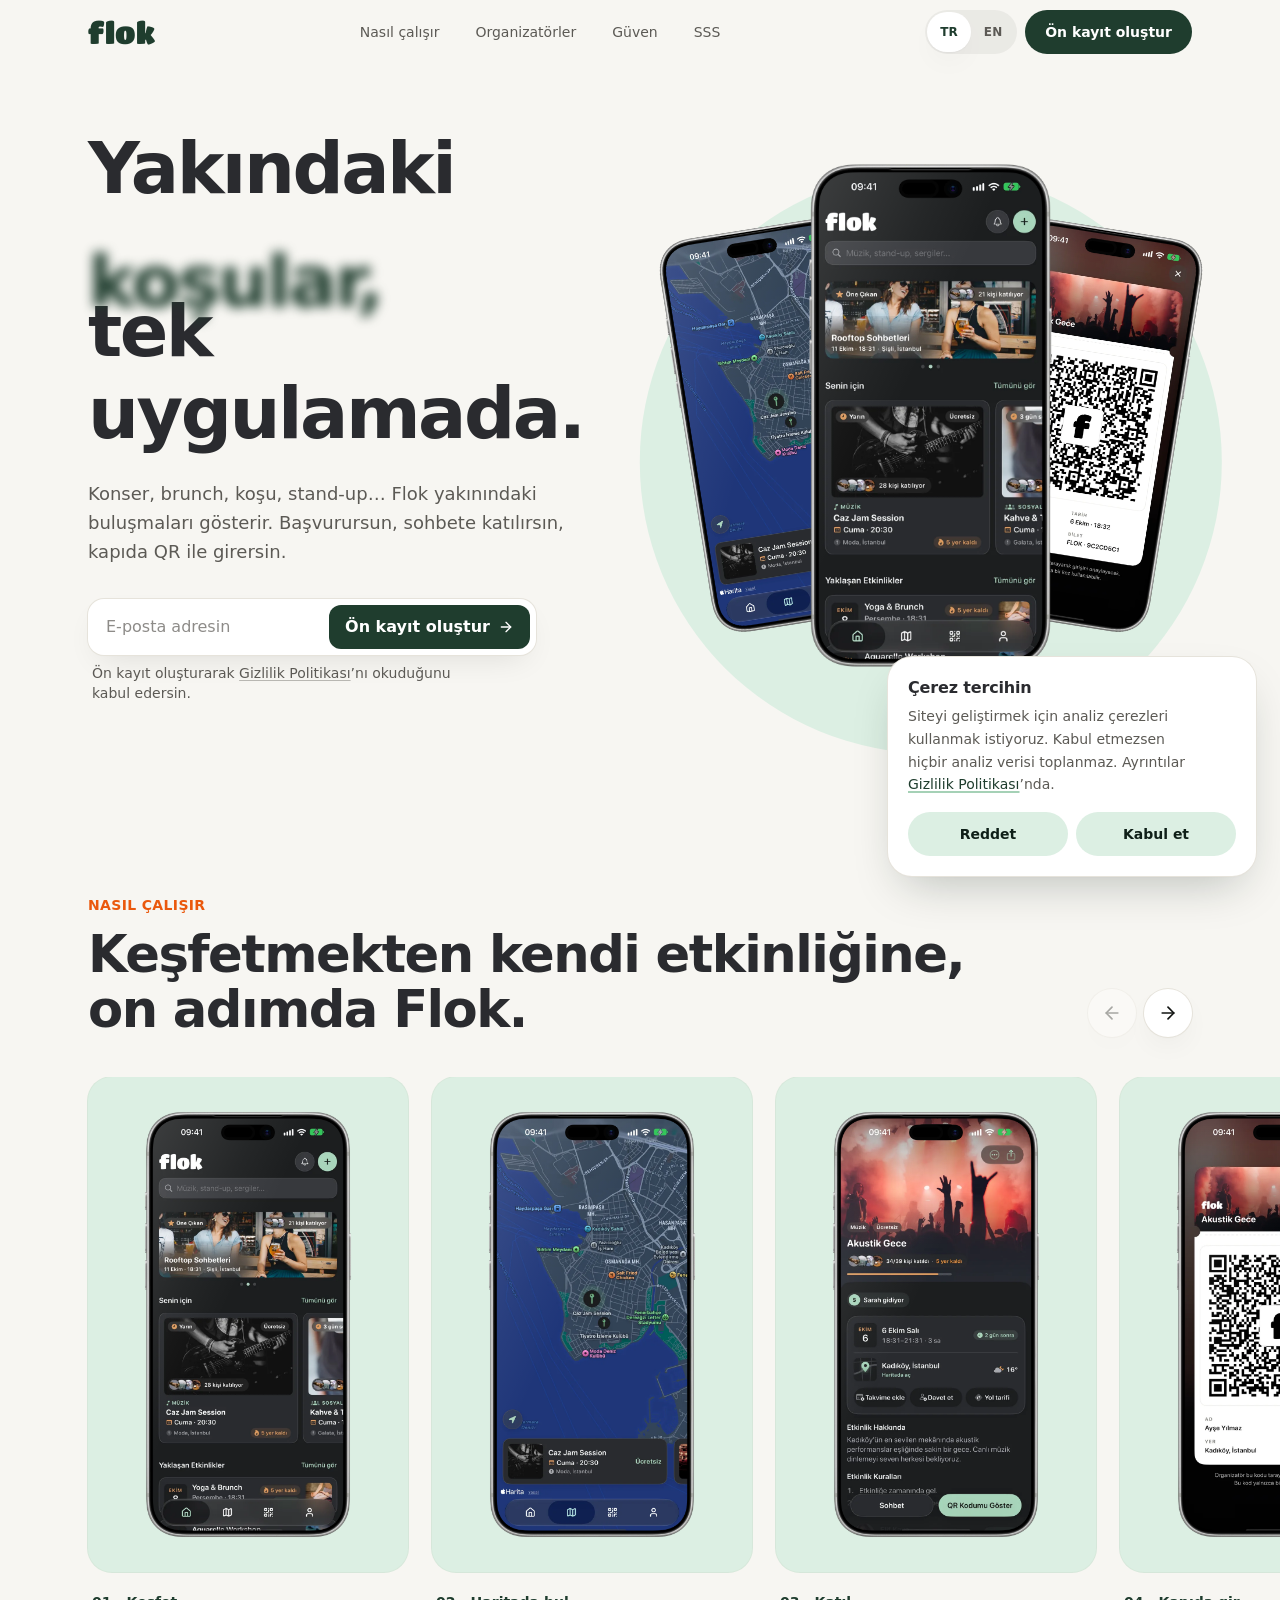
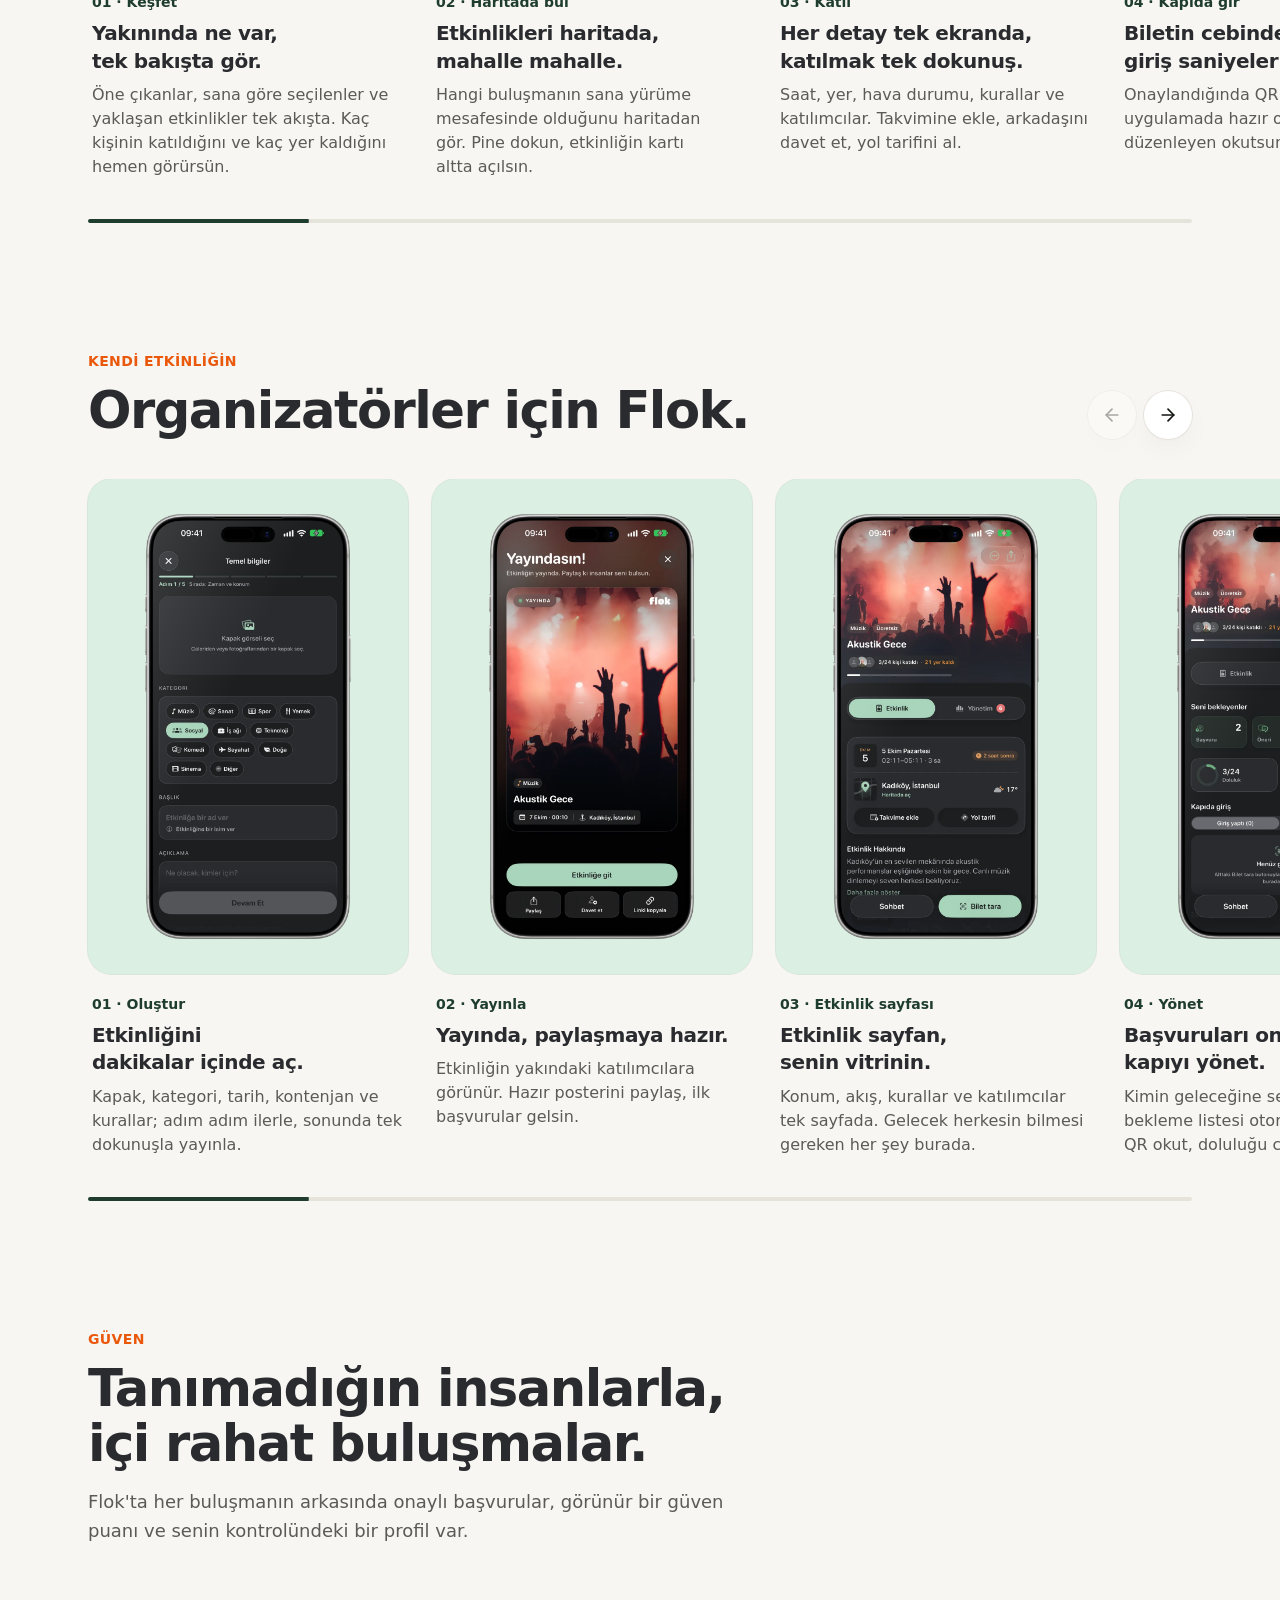
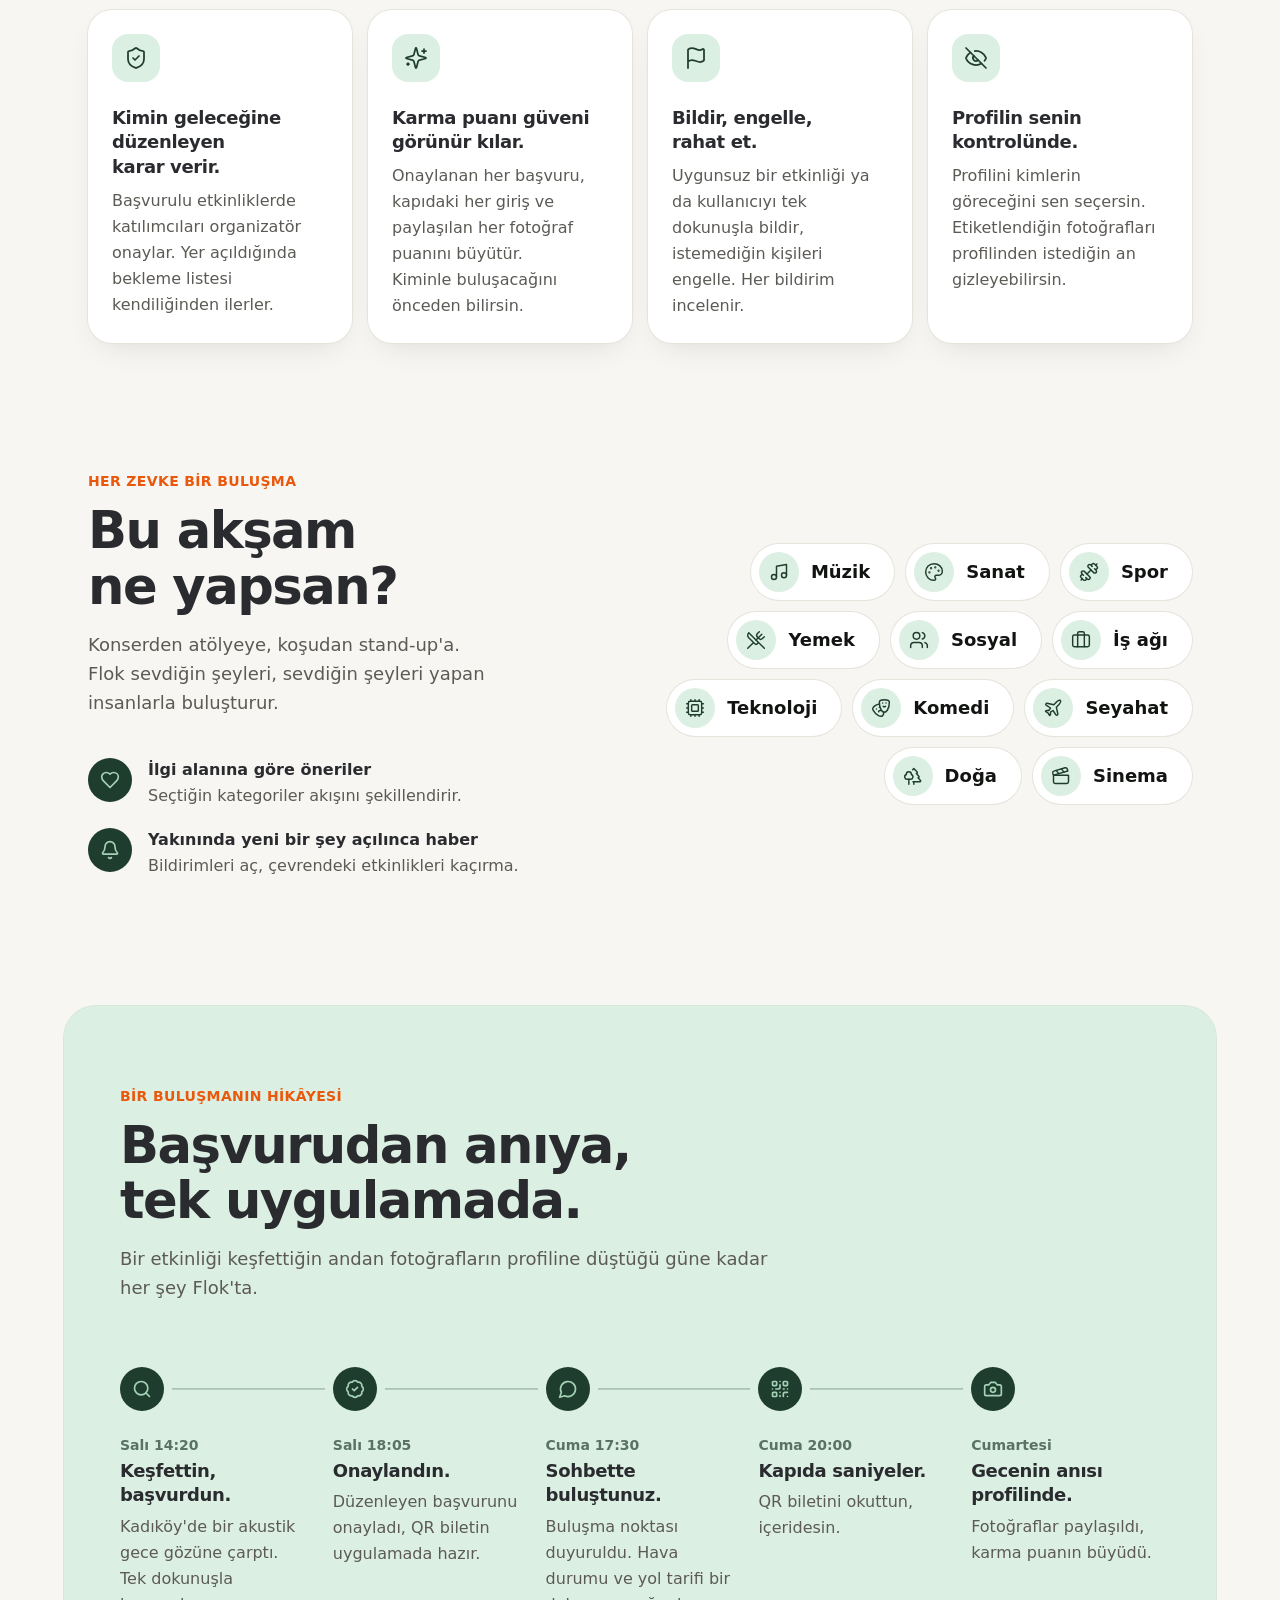
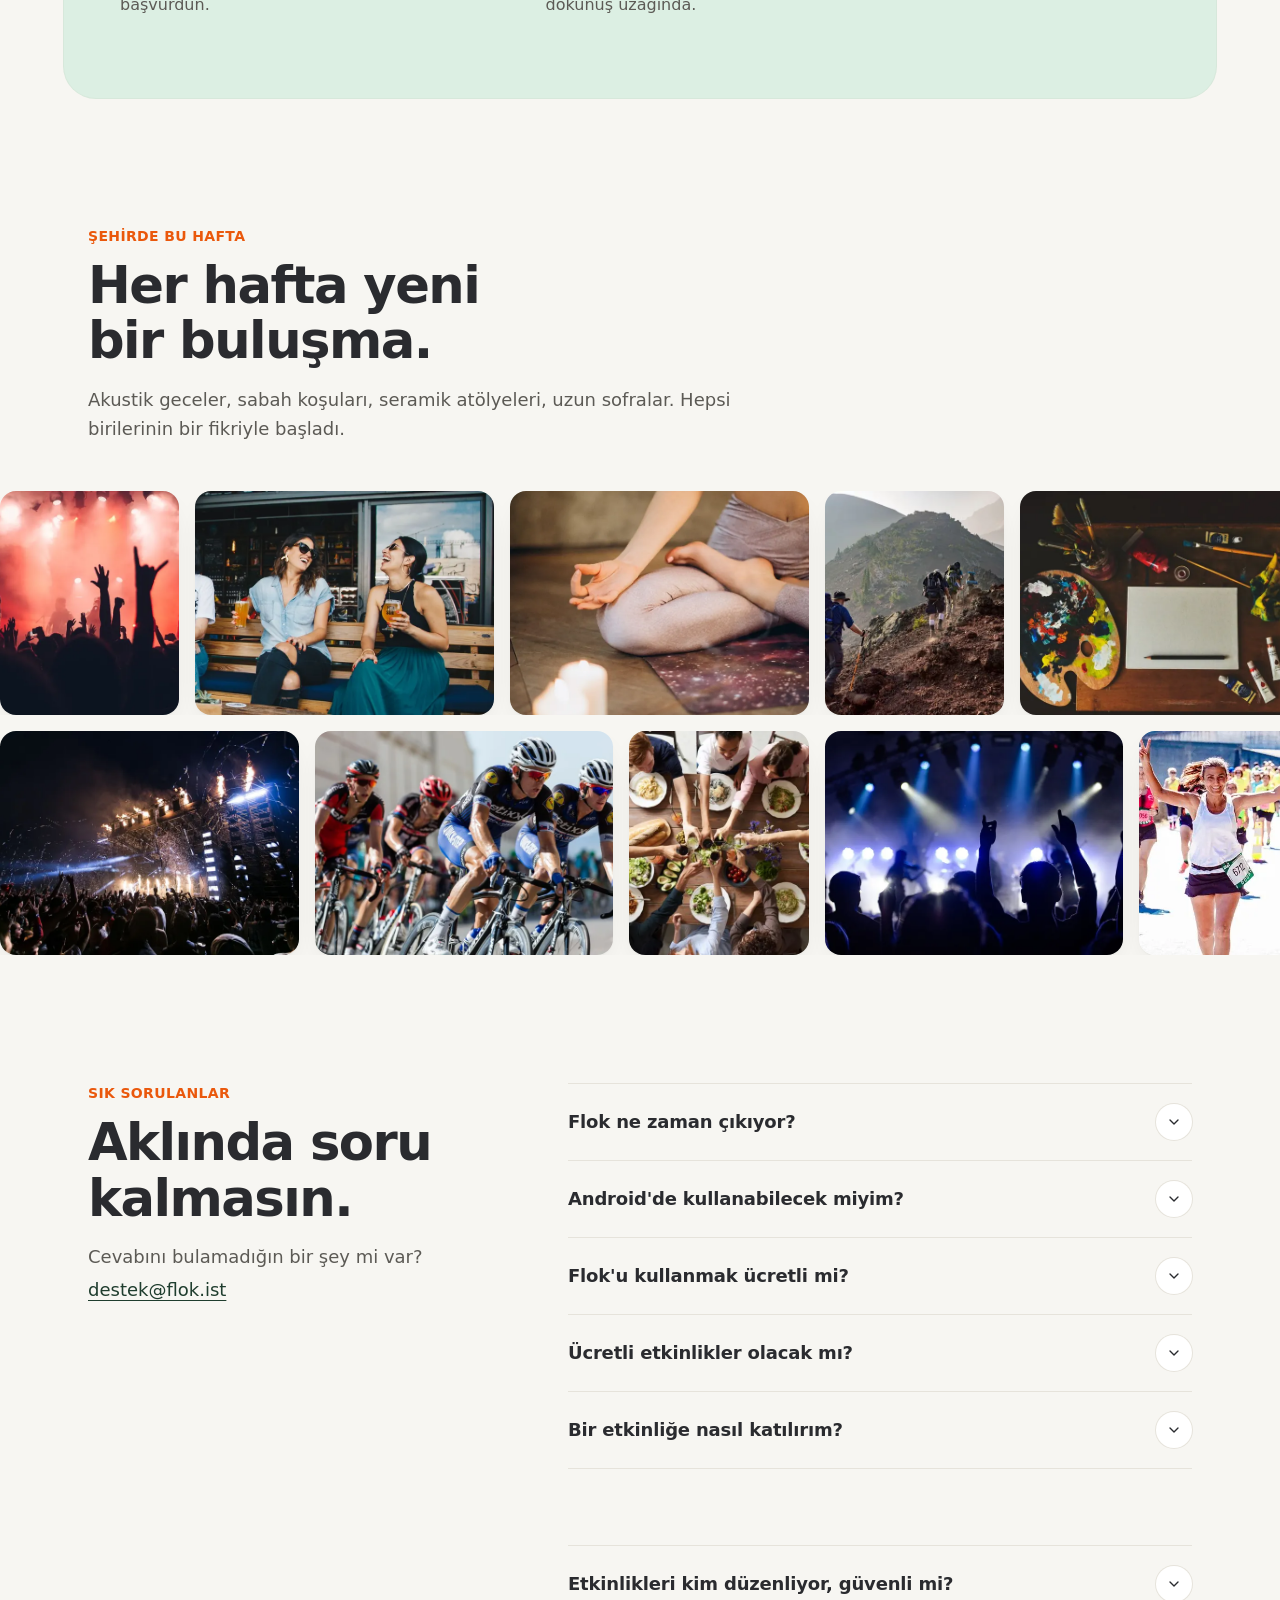
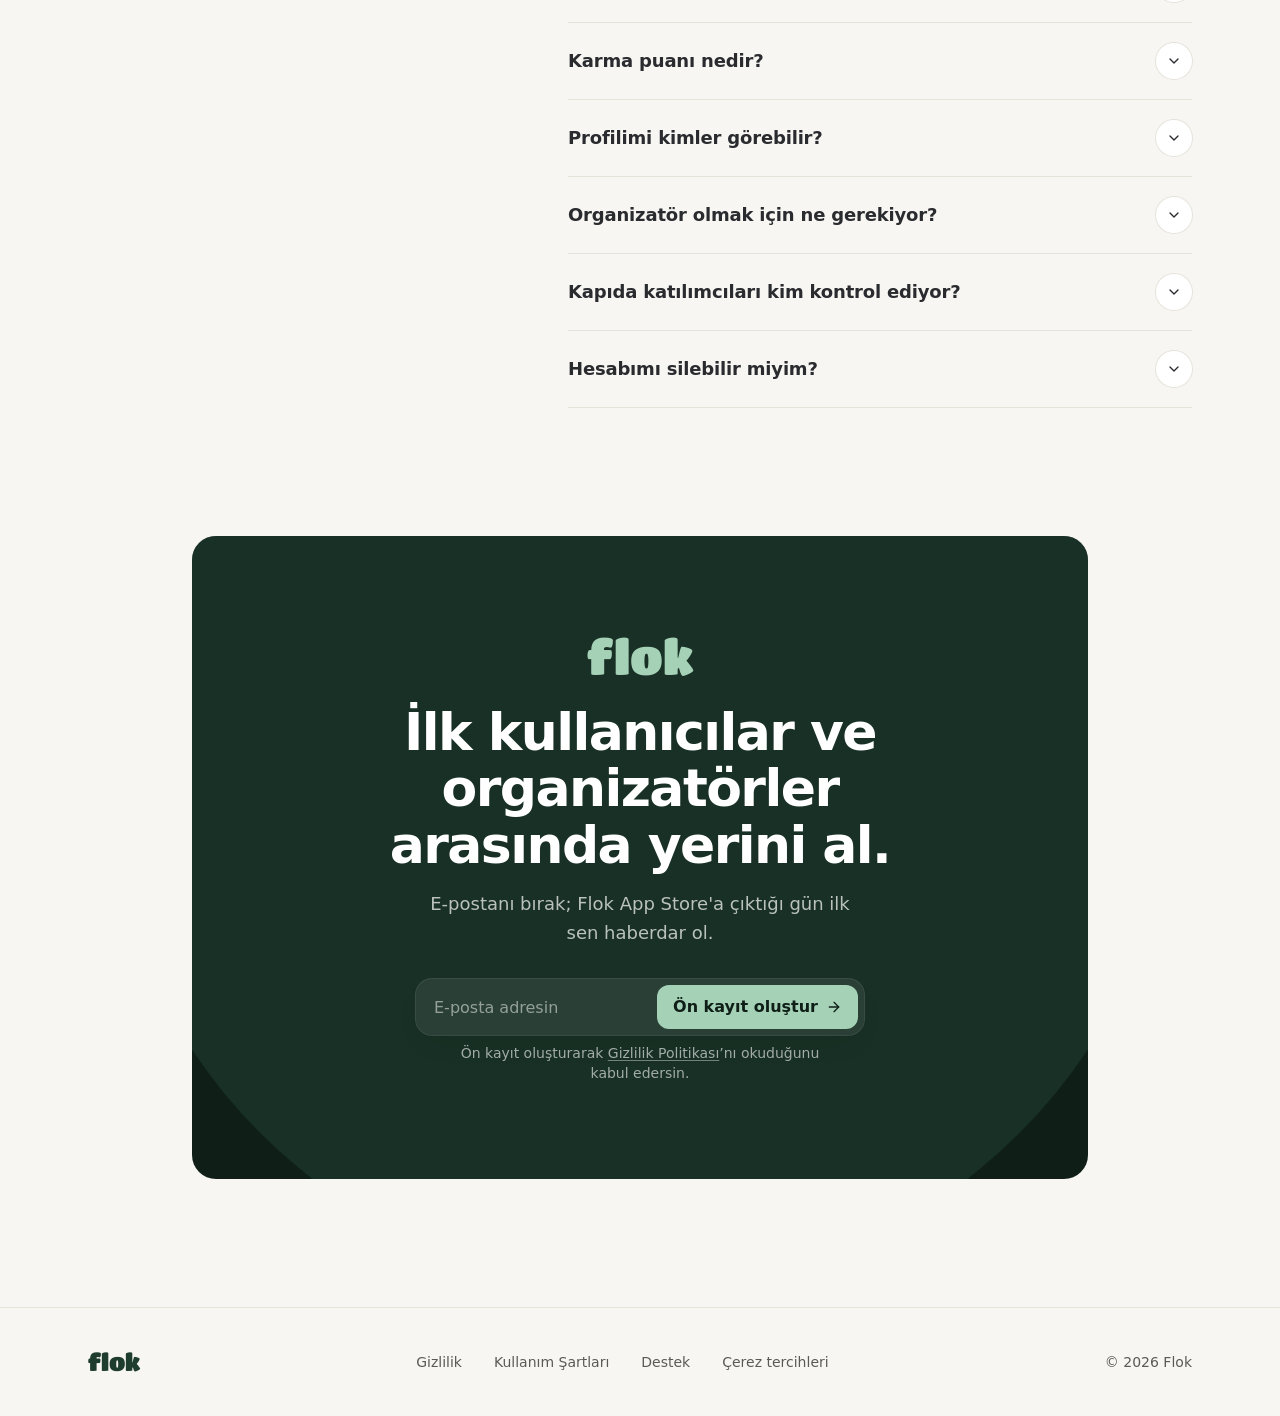
==== commit 4b756088: "Publish PostHog + KVKK cookie consent (Flok #144) Built from Flok launch-ready website/out after mer" ====
--- a/index.html
+++ b/index.html
@@ -1 +1 @@
-<!DOCTYPE html><!--FR2lsH6h9PDilELdBeQ6C--><html lang="tr" class="__variable_50549f"><head><meta charSet="utf-8"/><meta name="viewport" content="width=device-width, initial-scale=1"/><link rel="preload" href="/_next/static/media/bf5c1c0baed5368c-s.p.ttf" as="font" crossorigin="" type="font/ttf"/><link rel="preload" as="image" href="/images/screens/discover.webp" fetchPriority="high"/><link rel="preload" as="image" href="/images/device/iphone-17-pro-max-silver.webp"/><link rel="preload" as="image" href="/images/screens/organizer-create.webp" fetchPriority="high"/><link rel="stylesheet" href="/_next/static/css/a90b7470b43fad19.css" data-precedence="next"/><link rel="preload" as="script" fetchPriority="low" href="/_next/static/chunks/webpack-017c721bbfac2009.js"/><script src="/_next/static/chunks/4bd1b696-c023c6e3521b1417.js" async=""></script><script src="/_next/static/chunks/255-09fb0d129bb12f51.js" async=""></script><script src="/_next/static/chunks/main-app-cf16a5efce6e337d.js" async=""></script><script src="/_next/static/chunks/480-c6c21c1dba2fb16a.js" async=""></script><script src="/_next/static/chunks/733-717eee317b8f75d0.js" async=""></script><script src="/_next/static/chunks/759-0f85a597665c4729.js" async=""></script><script src="/_next/static/chunks/app/(tr)/page-000ebd938c1e77c7.js" async=""></script><meta name="next-size-adjust" content=""/><meta name="theme-color" content="#f7f6f2"/><title>Flok · Yakındaki etkinlikler, tek uygulamada</title><meta name="description" content="Flok yakınındaki konser, brunch, koşu ve buluşmaları gösterir. Başvur, sohbete katıl, kapıda QR ile gir. Ön kayıt açık."/><link rel="canonical" href="https://flok.ist/"/><link rel="alternate" hrefLang="tr" href="https://flok.ist/"/><link rel="alternate" hrefLang="en" href="https://flok.ist/en/"/><link rel="alternate" hrefLang="x-default" href="https://flok.ist/"/><meta property="og:title" content="Flok · Yakındaki etkinlikler, tek uygulamada"/><meta property="og:description" content="Keşfet, katıl, sohbet et, kapıda QR ile gir. Ön kayıt açık."/><meta property="og:url" content="https://flok.ist/"/><meta property="og:site_name" content="Flok"/><meta property="og:locale" content="tr_TR"/><meta property="og:image" content="https://flok.ist/images/og-home.jpg"/><meta property="og:image:width" content="1200"/><meta property="og:image:height" content="630"/><meta property="og:image:alt" content="Flok: Yakındaki etkinlikler, tek uygulamada."/><meta property="og:locale:alternate" content="en_US"/><meta property="og:type" content="website"/><meta name="twitter:card" content="summary_large_image"/><meta name="twitter:title" content="Flok · Yakındaki etkinlikler, tek uygulamada"/><meta name="twitter:description" content="Keşfet, katıl, sohbet et, kapıda QR ile gir. Ön kayıt açık."/><meta name="twitter:image" content="https://flok.ist/images/og-home.jpg"/><meta name="twitter:image:width" content="1200"/><meta name="twitter:image:height" content="630"/><meta name="twitter:image:alt" content="Flok: Yakındaki etkinlikler, tek uygulamada."/><link rel="icon" href="/favicon.ico" type="image/x-icon" sizes="16x16"/><link rel="icon" href="/icon.png?3fd3f044d276ce29" type="image/png" sizes="512x512"/><link rel="apple-touch-icon" href="/apple-icon.png?17398823839cbad2" type="image/png" sizes="180x180"/><noscript><style>[style*="opacity:0"]{opacity:1!important;filter:none!important;transform:none!important}</style></noscript><script src="/_next/static/chunks/polyfills-42372ed130431b0a.js" noModule=""></script></head><body><div hidden=""><!--$--><!--/$--></div><header class="sticky top-0 z-50 transition-[background-color,box-shadow,backdrop-filter] duration-300 bg-transparent"><div class="mx-auto flex h-16 max-w-6xl items-center justify-between gap-3 px-6"><a aria-label="Flok ana sayfa" class="font-logo text-3xl leading-none text-forest" href="/">flok</a><nav aria-label="Menü" class="hidden items-center gap-1 lg:flex"><a class="inline-flex min-h-11 items-center rounded-full px-4 text-sm font-medium text-mute transition-colors hover:bg-ink/5 hover:text-ink" href="/#nasil">Nasıl çalışır</a><a class="inline-flex min-h-11 items-center rounded-full px-4 text-sm font-medium text-mute transition-colors hover:bg-ink/5 hover:text-ink" href="/#organizatorler">Organizatörler</a><a class="inline-flex min-h-11 items-center rounded-full px-4 text-sm font-medium text-mute transition-colors hover:bg-ink/5 hover:text-ink" href="/#guven">Güven</a><a class="inline-flex min-h-11 items-center rounded-full px-4 text-sm font-medium text-mute transition-colors hover:bg-ink/5 hover:text-ink" href="/#sss">SSS</a></nav><div class="flex items-center gap-2"><nav aria-label="Dil" class="flex rounded-full bg-ink/5 p-0.5"><span lang="tr" aria-current="true" aria-label="Türkçe" class="grid min-h-10 min-w-11 place-items-center rounded-full px-2.5 font-display text-xs font-bold tracking-wide bg-surface text-forest shadow-soft">TR</span><a lang="en" hrefLang="en" aria-label="English" class="grid min-h-10 min-w-11 place-items-center rounded-full px-2.5 font-display text-xs font-bold tracking-wide text-mute transition-colors hover:text-ink" href="/en/">EN</a></nav><a class="inline-flex min-h-11 items-center rounded-full bg-forest px-4 font-display text-sm font-semibold whitespace-nowrap text-white transition-[background-color,scale] duration-200 hover:bg-forest-deep active:scale-96 sm:px-5" href="/#on-kayit">Ön kayıt oluştur</a></div></div></header><main id="main"><section id="top" class="relative overflow-x-clip"><div class="mx-auto grid max-w-6xl items-center gap-12 px-6 pt-8 pb-8 lg:grid-cols-[1.05fr_1fr] lg:gap-8 lg:pt-16 lg:pb-16"><div class="flex flex-col items-center text-center lg:items-start lg:text-left"><h1 style="animation-delay:0.05s" class="animate-rise text-[clamp(2.5rem,5.6vw,4.5rem)] leading-[1.14] font-extrabold tracking-[-0.035em]"><span class="sr-only">Yakındaki insanlar ve etkinlikler, tek uygulamada.</span><span aria-hidden="true"><span class="block">Yakındaki</span><span class="relative grid justify-items-center text-forest lg:justify-items-start"><span class="invisible col-start-1 row-start-1" aria-hidden="true">insanlar,</span><span class="invisible col-start-1 row-start-1" aria-hidden="true">etkinlikler,</span><span class="invisible col-start-1 row-start-1" aria-hidden="true">koşular,</span><span class="invisible col-start-1 row-start-1" aria-hidden="true">konserler,</span><span class="invisible col-start-1 row-start-1" aria-hidden="true">sofralar,</span><span class="invisible col-start-1 row-start-1" aria-hidden="true">atölyeler,</span><span class="invisible col-start-1 row-start-1" aria-hidden="true">yürüyüşler,</span><span class="invisible col-start-1 row-start-1" aria-hidden="true">stand-up&#x27;lar,</span><span class="invisible col-start-1 row-start-1" aria-hidden="true">sergiler,</span><span class="invisible col-start-1 row-start-1" aria-hidden="true">piknikler,</span><span class="invisible col-start-1 row-start-1" aria-hidden="true">topluluklar,</span><span class="col-start-1 row-start-1" style="opacity:1;filter:blur(0px);transform:none">insanlar,</span></span><span class="block">tek uygulamada.</span></span></h1><p style="animation-delay:0.2s" class="mt-6 max-w-lg animate-rise text-lg leading-relaxed text-mute">Konser, brunch, koşu, stand-up… Flok yakınındaki buluşmaları gösterir. Başvurursun, sohbete katılırsın, kapıda QR ile girersin.</p><div style="animation-delay:0.28s" class="mt-8 w-full max-w-md animate-rise"><div class="w-full max-w-md"><form noValidate=""><div class="flex items-center gap-2 rounded-2xl p-1.5 shadow-soft ring-1 transition-shadow focus-within:ring-2 bg-surface ring-line focus-within:ring-forest"><label for="_R_1kcluivb_" class="sr-only">E-posta adresin</label><input id="_R_1kcluivb_" type="email" required="" autoComplete="email" inputMode="email" placeholder="E-posta adresin" class="h-11 min-w-0 flex-1 bg-transparent px-3 text-base outline-none text-ink placeholder:text-mute/70" name="email"/><input type="text" tabindex="-1" autoComplete="off" aria-hidden="true" class="hidden" name="company"/><button type="submit" class="group inline-flex h-11 shrink-0 items-center gap-2 rounded-xl px-4 font-display font-semibold transition-colors disabled:opacity-70 bg-forest text-white hover:bg-forest-deep" tabindex="0">Ön kayıt oluştur<svg xmlns="http://www.w3.org/2000/svg" width="24" height="24" viewBox="0 0 24 24" fill="none" stroke="currentColor" stroke-width="2" stroke-linecap="round" stroke-linejoin="round" class="lucide lucide-arrow-right size-4 transition-transform group-hover:translate-x-0.5" aria-hidden="true"><path d="M5 12h14"></path><path d="m12 5 7 7-7 7"></path></svg></button></div><p role="status" aria-live="polite" class="mt-2 min-h-5 px-1 text-sm text-mute">Ön kayıt oluşturarak <a class="underline underline-offset-2 transition-colors decoration-mute/40 hover:text-ink" href="/gizlilik/">Gizlilik Politikası</a>’nı okuduğunu kabul edersin.</p></form></div></div></div><div class="relative mx-auto flex aspect-[1/1.02] w-full max-w-[520px] items-center justify-center" aria-label="Flok uygulama ekranları"><div aria-hidden="true" class="absolute top-1/2 left-1/2 aspect-square w-[112%] -translate-x-1/2 -translate-y-[42%] rounded-full bg-mint-soft"></div><div class="absolute top-[14%] left-[2%] w-[38%]" style="transform:none"><div class="drop-shadow-[var(--shadow-phone)]" style="opacity:0;transform:translateX(55%) translateY(60px) scale(0.94)"><div class="relative inline-block w-full align-middle leading-none" style="aspect-ratio:1470/3000"><div class="absolute z-0 overflow-hidden bg-graphite" style="left:4.557823129251701%;top:1.9333333333333333%;width:90.88435374149661%;height:96.13333333333334%;border-radius:13.323353293413174% / 6.171983356449376%"><img src="/images/screens/map.webp" alt="Harita ekranı: Kadıköy&#x27;deki etkinlik pinleri" width="660" height="1434" decoding="async" loading="lazy" fetchPriority="auto" class="block size-full object-cover object-top"/><div aria-hidden="true" class="pointer-events-none absolute inset-0 bg-[linear-gradient(115deg,rgb(255_255_255/0.14)_0%,rgb(255_255_255/0.04)_28%,transparent_42%)]"></div></div><img src="/images/device/iphone-17-pro-max-silver.webp" alt="" aria-hidden="true" width="735" height="1500" decoding="async" loading="lazy" draggable="false" class="pointer-events-none absolute inset-0 z-10 size-full select-none"/></div></div></div><div class="absolute top-[14%] right-[2%] w-[38%]" style="transform:none"><div class="drop-shadow-[var(--shadow-phone)]" style="opacity:0;transform:translateX(-55%) translateY(60px) scale(0.94)"><div class="relative inline-block w-full align-middle leading-none" style="aspect-ratio:1470/3000"><div class="absolute z-0 overflow-hidden bg-graphite" style="left:4.557823129251701%;top:1.9333333333333333%;width:90.88435374149661%;height:96.13333333333334%;border-radius:13.323353293413174% / 6.171983356449376%"><img src="/images/screens/qr.webp" alt="QR bilet ekranı: Akustik Gece bileti" width="660" height="1434" decoding="async" loading="lazy" fetchPriority="auto" class="block size-full object-cover object-top"/><div aria-hidden="true" class="pointer-events-none absolute inset-0 bg-[linear-gradient(115deg,rgb(255_255_255/0.14)_0%,rgb(255_255_255/0.04)_28%,transparent_42%)]"></div></div><img src="/images/device/iphone-17-pro-max-silver.webp" alt="" aria-hidden="true" width="735" height="1500" decoding="async" loading="lazy" draggable="false" class="pointer-events-none absolute inset-0 z-10 size-full select-none"/></div></div></div><div class="relative z-10 w-[48%]" style="transform:none"><div class="drop-shadow-[var(--shadow-phone)]" style="opacity:0;transform:translateY(90px) scale(0.9)"><div class="relative inline-block w-full align-middle leading-none" style="aspect-ratio:1470/3000"><div class="absolute z-0 overflow-hidden bg-graphite" style="left:4.557823129251701%;top:1.9333333333333333%;width:90.88435374149661%;height:96.13333333333334%;border-radius:13.323353293413174% / 6.171983356449376%"><img src="/images/screens/discover.webp" alt="Keşfet ekranı: öne çıkan ve yaklaşan etkinlikler" width="660" height="1434" decoding="async" loading="eager" fetchPriority="high" class="block size-full object-cover object-top"/><div aria-hidden="true" class="pointer-events-none absolute inset-0 bg-[linear-gradient(115deg,rgb(255_255_255/0.14)_0%,rgb(255_255_255/0.04)_28%,transparent_42%)]"></div></div><img src="/images/device/iphone-17-pro-max-silver.webp" alt="" aria-hidden="true" width="735" height="1500" decoding="async" loading="eager" draggable="false" class="pointer-events-none absolute inset-0 z-10 size-full select-none"/></div></div></div></div></div></section><section id="nasil" class="pt-24 lg:pt-32"><div class="mx-auto flex max-w-6xl flex-col gap-6 px-6 sm:flex-row sm:items-end sm:justify-between"><div style="opacity:0;filter:blur(6px);transform:translateY(12px)"><p class="font-display text-sm font-bold tracking-wide text-flame uppercase">Nasıl çalışır</p><h2 class="mt-3 text-[clamp(2rem,4vw,3.25rem)] leading-[1.08] font-bold tracking-[-0.03em]">Keşfetmekten kendi etkinliğine,<br class="hidden sm:block"/> <!-- -->on adımda Flok.</h2></div><div class="hidden gap-2 sm:flex"><button type="button" aria-label="Önceki ekran" disabled="" class="grid size-12 place-items-center rounded-full bg-surface text-ink shadow-soft ring-1 ring-line transition-[opacity,background-color] hover:bg-mint-soft disabled:pointer-events-none disabled:opacity-35" tabindex="0"><svg xmlns="http://www.w3.org/2000/svg" width="24" height="24" viewBox="0 0 24 24" fill="none" stroke="currentColor" stroke-width="2" stroke-linecap="round" stroke-linejoin="round" class="lucide lucide-arrow-left size-5" aria-hidden="true"><path d="m12 19-7-7 7-7"></path><path d="M19 12H5"></path></svg></button><button type="button" aria-label="Sonraki ekran" class="grid size-12 place-items-center rounded-full bg-surface text-ink shadow-soft ring-1 ring-line transition-[opacity,background-color] hover:bg-mint-soft disabled:pointer-events-none disabled:opacity-35" tabindex="0"><svg xmlns="http://www.w3.org/2000/svg" width="24" height="24" viewBox="0 0 24 24" fill="none" stroke="currentColor" stroke-width="2" stroke-linecap="round" stroke-linejoin="round" class="lucide lucide-arrow-right size-5" aria-hidden="true"><path d="M5 12h14"></path><path d="m12 5 7 7-7 7"></path></svg></button></div></div><div role="region" aria-label="Flok ekranları, yatay kaydır" tabindex="0" style="padding-inline:max(1.5rem, calc((100% - 72rem) / 2 + 1.5rem));scroll-padding-inline:max(1.5rem, calc((100% - 72rem) / 2 + 1.5rem))" class="mt-10 flex gap-4 overflow-x-auto overscroll-x-contain pb-4 outline-none [scrollbar-width:none] sm:gap-6 [&amp;::-webkit-scrollbar]:hidden snap-x snap-mandatory sm:cursor-grab"><article data-card="true" class="group w-[min(78vw,320px)] shrink-0 snap-start"><div style="opacity:0;filter:blur(6px);transform:translateY(12px)"><div class="rounded-3xl bg-mint-soft px-[17%] py-8 ring-1 ring-mint/40"><div class="drop-shadow-[var(--shadow-phone)] transition-transform duration-500 ease-[cubic-bezier(0.22,1,0.36,1)] group-hover:-translate-y-2"><div class="relative inline-block w-full align-middle leading-none" style="aspect-ratio:1470/3000"><div class="absolute z-0 overflow-hidden bg-graphite" style="left:4.557823129251701%;top:1.9333333333333333%;width:90.88435374149661%;height:96.13333333333334%;border-radius:13.323353293413174% / 6.171983356449376%"><img src="/images/screens/discover.webp" alt="Keşfet ekranı: öne çıkan ve yaklaşan etkinlikler" width="660" height="1434" decoding="async" loading="eager" fetchPriority="high" class="block size-full object-cover object-top"/><div aria-hidden="true" class="pointer-events-none absolute inset-0 bg-[linear-gradient(115deg,rgb(255_255_255/0.14)_0%,rgb(255_255_255/0.04)_28%,transparent_42%)]"></div></div><img src="/images/device/iphone-17-pro-max-silver.webp" alt="" aria-hidden="true" width="735" height="1500" decoding="async" loading="eager" draggable="false" class="pointer-events-none absolute inset-0 z-10 size-full select-none"/></div></div></div><div class="px-1 pt-5"><p class="font-display text-sm font-bold text-forest">01<!-- --> · <!-- -->Keşfet</p><h3 class="mt-2 text-xl leading-snug font-bold tracking-[-0.02em]">Yakınında ne var, tek bakışta gör.</h3><p class="mt-2 text-mute">Öne çıkanlar, sana göre seçilenler ve yaklaşan etkinlikler tek akışta. Kaç kişinin katıldığını ve kaç yer kaldığını hemen görürsün.</p></div></div></article><article data-card="true" class="group w-[min(78vw,320px)] shrink-0 snap-start"><div style="opacity:0;filter:blur(6px);transform:translateY(12px)"><div class="rounded-3xl bg-mint-soft px-[17%] py-8 ring-1 ring-mint/40"><div class="drop-shadow-[var(--shadow-phone)] transition-transform duration-500 ease-[cubic-bezier(0.22,1,0.36,1)] group-hover:-translate-y-2"><div class="relative inline-block w-full align-middle leading-none" style="aspect-ratio:1470/3000"><div class="absolute z-0 overflow-hidden bg-graphite" style="left:4.557823129251701%;top:1.9333333333333333%;width:90.88435374149661%;height:96.13333333333334%;border-radius:13.323353293413174% / 6.171983356449376%"><img src="/images/screens/map.webp" alt="Harita ekranı: Kadıköy&#x27;deki etkinlik pinleri" width="660" height="1434" decoding="async" loading="lazy" fetchPriority="auto" class="block size-full object-cover object-top"/><div aria-hidden="true" class="pointer-events-none absolute inset-0 bg-[linear-gradient(115deg,rgb(255_255_255/0.14)_0%,rgb(255_255_255/0.04)_28%,transparent_42%)]"></div></div><img src="/images/device/iphone-17-pro-max-silver.webp" alt="" aria-hidden="true" width="735" height="1500" decoding="async" loading="lazy" draggable="false" class="pointer-events-none absolute inset-0 z-10 size-full select-none"/></div></div></div><div class="px-1 pt-5"><p class="font-display text-sm font-bold text-forest">02<!-- --> · <!-- -->Haritada bul</p><h3 class="mt-2 text-xl leading-snug font-bold tracking-[-0.02em]">Etkinlikleri haritada, mahalle mahalle.</h3><p class="mt-2 text-mute">Hangi buluşmanın sana yürüme mesafesinde olduğunu haritadan gör. Pine dokun, etkinliğin kartı altta açılsın.</p></div></div></article><article data-card="true" class="group w-[min(78vw,320px)] shrink-0 snap-start"><div style="opacity:0;filter:blur(6px);transform:translateY(12px)"><div class="rounded-3xl bg-mint-soft px-[17%] py-8 ring-1 ring-mint/40"><div class="drop-shadow-[var(--shadow-phone)] transition-transform duration-500 ease-[cubic-bezier(0.22,1,0.36,1)] group-hover:-translate-y-2"><div class="relative inline-block w-full align-middle leading-none" style="aspect-ratio:1470/3000"><div class="absolute z-0 overflow-hidden bg-graphite" style="left:4.557823129251701%;top:1.9333333333333333%;width:90.88435374149661%;height:96.13333333333334%;border-radius:13.323353293413174% / 6.171983356449376%"><img src="/images/screens/detail.webp" alt="Etkinlik detay ekranı: Akustik Gece" width="660" height="1434" decoding="async" loading="lazy" fetchPriority="auto" class="block size-full object-cover object-top"/><div aria-hidden="true" class="pointer-events-none absolute inset-0 bg-[linear-gradient(115deg,rgb(255_255_255/0.14)_0%,rgb(255_255_255/0.04)_28%,transparent_42%)]"></div></div><img src="/images/device/iphone-17-pro-max-silver.webp" alt="" aria-hidden="true" width="735" height="1500" decoding="async" loading="lazy" draggable="false" class="pointer-events-none absolute inset-0 z-10 size-full select-none"/></div></div></div><div class="px-1 pt-5"><p class="font-display text-sm font-bold text-forest">03<!-- --> · <!-- -->Katıl</p><h3 class="mt-2 text-xl leading-snug font-bold tracking-[-0.02em]">Her detay tek ekranda, katılmak tek dokunuş.</h3><p class="mt-2 text-mute">Saat, yer, hava durumu, kurallar ve katılımcılar. Takvimine ekle, arkadaşını davet et, yol tarifini al.</p></div></div></article><article data-card="true" class="group w-[min(78vw,320px)] shrink-0 snap-start"><div style="opacity:0;filter:blur(6px);transform:translateY(12px)"><div class="rounded-3xl bg-mint-soft px-[17%] py-8 ring-1 ring-mint/40"><div class="drop-shadow-[var(--shadow-phone)] transition-transform duration-500 ease-[cubic-bezier(0.22,1,0.36,1)] group-hover:-translate-y-2"><div class="relative inline-block w-full align-middle leading-none" style="aspect-ratio:1470/3000"><div class="absolute z-0 overflow-hidden bg-graphite" style="left:4.557823129251701%;top:1.9333333333333333%;width:90.88435374149661%;height:96.13333333333334%;border-radius:13.323353293413174% / 6.171983356449376%"><img src="/images/screens/qr.webp" alt="QR bilet ekranı: Akustik Gece bileti" width="660" height="1434" decoding="async" loading="lazy" fetchPriority="auto" class="block size-full object-cover object-top"/><div aria-hidden="true" class="pointer-events-none absolute inset-0 bg-[linear-gradient(115deg,rgb(255_255_255/0.14)_0%,rgb(255_255_255/0.04)_28%,transparent_42%)]"></div></div><img src="/images/device/iphone-17-pro-max-silver.webp" alt="" aria-hidden="true" width="735" height="1500" decoding="async" loading="lazy" draggable="false" class="pointer-events-none absolute inset-0 z-10 size-full select-none"/></div></div></div><div class="px-1 pt-5"><p class="font-display text-sm font-bold text-forest">04<!-- --> · <!-- -->Kapıda gir</p><h3 class="mt-2 text-xl leading-snug font-bold tracking-[-0.02em]">Biletin cebinde, giriş saniyeler sürer.</h3><p class="mt-2 text-mute">Onaylandığında QR biletin uygulamada hazır olur. Kapıda göster, düzenleyen okutsun, içeridesin.</p></div></div></article><article data-card="true" class="group w-[min(78vw,320px)] shrink-0 snap-start"><div style="opacity:0;filter:blur(6px);transform:translateY(12px)"><div class="rounded-3xl bg-mint-soft px-[17%] py-8 ring-1 ring-mint/40"><div class="drop-shadow-[var(--shadow-phone)] transition-transform duration-500 ease-[cubic-bezier(0.22,1,0.36,1)] group-hover:-translate-y-2"><div class="relative inline-block w-full align-middle leading-none" style="aspect-ratio:1470/3000"><div class="absolute z-0 overflow-hidden bg-graphite" style="left:4.557823129251701%;top:1.9333333333333333%;width:90.88435374149661%;height:96.13333333333334%;border-radius:13.323353293413174% / 6.171983356449376%"><img src="/images/screens/chat.webp" alt="Etkinlik sohbeti ekranı" width="660" height="1434" decoding="async" loading="lazy" fetchPriority="auto" class="block size-full object-cover object-top"/><div aria-hidden="true" class="pointer-events-none absolute inset-0 bg-[linear-gradient(115deg,rgb(255_255_255/0.14)_0%,rgb(255_255_255/0.04)_28%,transparent_42%)]"></div></div><img src="/images/device/iphone-17-pro-max-silver.webp" alt="" aria-hidden="true" width="735" height="1500" decoding="async" loading="lazy" draggable="false" class="pointer-events-none absolute inset-0 z-10 size-full select-none"/></div></div></div><div class="px-1 pt-5"><p class="font-display text-sm font-bold text-forest">05<!-- --> · <!-- -->Sohbet</p><h3 class="mt-2 text-xl leading-snug font-bold tracking-[-0.02em]">Katılımcılarla tek yerde konuş.</h3><p class="mt-2 text-mute">Her etkinliğin kendi sohbeti var. Düzenleyen duyuru paylaşır, katılımcılar nerede buluşacağını konuşur.</p></div></div></article><article data-card="true" class="group w-[min(78vw,320px)] shrink-0 snap-start"><div style="opacity:0;filter:blur(6px);transform:translateY(12px)"><div class="rounded-3xl bg-mint-soft px-[17%] py-8 ring-1 ring-mint/40"><div class="drop-shadow-[var(--shadow-phone)] transition-transform duration-500 ease-[cubic-bezier(0.22,1,0.36,1)] group-hover:-translate-y-2"><div class="relative inline-block w-full align-middle leading-none" style="aspect-ratio:1470/3000"><div class="absolute z-0 overflow-hidden bg-graphite" style="left:4.557823129251701%;top:1.9333333333333333%;width:90.88435374149661%;height:96.13333333333334%;border-radius:13.323353293413174% / 6.171983356449376%"><img src="/images/screens/profile.webp" alt="Profil ekranı: karma puanı ve etkinlik anıları" width="660" height="1434" decoding="async" loading="lazy" fetchPriority="auto" class="block size-full object-cover object-top"/><div aria-hidden="true" class="pointer-events-none absolute inset-0 bg-[linear-gradient(115deg,rgb(255_255_255/0.14)_0%,rgb(255_255_255/0.04)_28%,transparent_42%)]"></div></div><img src="/images/device/iphone-17-pro-max-silver.webp" alt="" aria-hidden="true" width="735" height="1500" decoding="async" loading="lazy" draggable="false" class="pointer-events-none absolute inset-0 z-10 size-full select-none"/></div></div></div><div class="px-1 pt-5"><p class="font-display text-sm font-bold text-forest">06<!-- --> · <!-- -->Anılar</p><h3 class="mt-2 text-xl leading-snug font-bold tracking-[-0.02em]">Her buluşma profilinde bir anı.</h3><p class="mt-2 text-mute">Etkinlikten sonra fotoğrafları ekle. Katılanlar görür, beğenir; her katılımla karma puanın büyür.</p></div></div></article><article data-card="true" class="group w-[min(78vw,320px)] shrink-0 snap-start"><div style="opacity:0;filter:blur(6px);transform:translateY(12px)"><div class="rounded-3xl bg-mint-soft px-[17%] py-8 ring-1 ring-mint/40"><div class="drop-shadow-[var(--shadow-phone)] transition-transform duration-500 ease-[cubic-bezier(0.22,1,0.36,1)] group-hover:-translate-y-2"><div class="relative inline-block w-full align-middle leading-none" style="aspect-ratio:1470/3000"><div class="absolute z-0 overflow-hidden bg-graphite" style="left:4.557823129251701%;top:1.9333333333333333%;width:90.88435374149661%;height:96.13333333333334%;border-radius:13.323353293413174% / 6.171983356449376%"><img src="/images/screens/organizer.webp" alt="Düzenleyen paneli: başvurular, doluluk ve kapıda giriş" width="660" height="1434" decoding="async" loading="lazy" fetchPriority="auto" class="block size-full object-cover object-top"/><div aria-hidden="true" class="pointer-events-none absolute inset-0 bg-[linear-gradient(115deg,rgb(255_255_255/0.14)_0%,rgb(255_255_255/0.04)_28%,transparent_42%)]"></div></div><img src="/images/device/iphone-17-pro-max-silver.webp" alt="" aria-hidden="true" width="735" height="1500" decoding="async" loading="lazy" draggable="false" class="pointer-events-none absolute inset-0 z-10 size-full select-none"/></div></div></div><div class="px-1 pt-5"><p class="font-display text-sm font-bold text-forest">07<!-- --> · <!-- -->Düzenle</p><h3 class="mt-2 text-xl leading-snug font-bold tracking-[-0.02em]">Sıra sende: kendi etkinliğini aç.</h3><p class="mt-2 text-mute">Yer, saat, kontenjan ve kuralları gir, yayınla. Başvuruları onayla, kapıda biletleri tara, doluluğu tek panelden izle.</p></div></div></article><article data-card="true" class="group w-[min(78vw,320px)] shrink-0 snap-start"><div style="opacity:0;filter:blur(6px);transform:translateY(12px)"><div class="rounded-3xl bg-mint-soft px-[17%] py-8 ring-1 ring-mint/40"><div class="drop-shadow-[var(--shadow-phone)] transition-transform duration-500 ease-[cubic-bezier(0.22,1,0.36,1)] group-hover:-translate-y-2"><div class="relative inline-block w-full align-middle leading-none" style="aspect-ratio:1470/3000"><div class="absolute z-0 overflow-hidden bg-graphite" style="left:4.557823129251701%;top:1.9333333333333333%;width:90.88435374149661%;height:96.13333333333334%;border-radius:13.323353293413174% / 6.171983356449376%"><img src="/images/screens/my-events.webp" alt="Etkinliklerim ekranı: sıradaki etkinlik ve bu haftaki planlar" width="660" height="1434" decoding="async" loading="lazy" fetchPriority="auto" class="block size-full object-cover object-top"/><div aria-hidden="true" class="pointer-events-none absolute inset-0 bg-[linear-gradient(115deg,rgb(255_255_255/0.14)_0%,rgb(255_255_255/0.04)_28%,transparent_42%)]"></div></div><img src="/images/device/iphone-17-pro-max-silver.webp" alt="" aria-hidden="true" width="735" height="1500" decoding="async" loading="lazy" draggable="false" class="pointer-events-none absolute inset-0 z-10 size-full select-none"/></div></div></div><div class="px-1 pt-5"><p class="font-display text-sm font-bold text-forest">08<!-- --> · <!-- -->Etkinliklerim</p><h3 class="mt-2 text-xl leading-snug font-bold tracking-[-0.02em]">Planların tek listede.</h3><p class="mt-2 text-mute">Sıradaki etkinliğin en üstte; biletine, sohbetine ve yol tarifine tek dokunuşla ulaş. Katılacakların, oluşturdukların ve geçmişin ayrı sekmelerde.</p></div></div></article><article data-card="true" class="group w-[min(78vw,320px)] shrink-0 snap-start"><div style="opacity:0;filter:blur(6px);transform:translateY(12px)"><div class="rounded-3xl bg-mint-soft px-[17%] py-8 ring-1 ring-mint/40"><div class="drop-shadow-[var(--shadow-phone)] transition-transform duration-500 ease-[cubic-bezier(0.22,1,0.36,1)] group-hover:-translate-y-2"><div class="relative inline-block w-full align-middle leading-none" style="aspect-ratio:1470/3000"><div class="absolute z-0 overflow-hidden bg-graphite" style="left:4.557823129251701%;top:1.9333333333333333%;width:90.88435374149661%;height:96.13333333333334%;border-radius:13.323353293413174% / 6.171983356449376%"><img src="/images/screens/organizer-create.webp" alt="Etkinlik oluşturma ekranı" width="660" height="1434" decoding="async" loading="lazy" fetchPriority="auto" class="block size-full object-cover object-top"/><div aria-hidden="true" class="pointer-events-none absolute inset-0 bg-[linear-gradient(115deg,rgb(255_255_255/0.14)_0%,rgb(255_255_255/0.04)_28%,transparent_42%)]"></div></div><img src="/images/device/iphone-17-pro-max-silver.webp" alt="" aria-hidden="true" width="735" height="1500" decoding="async" loading="lazy" draggable="false" class="pointer-events-none absolute inset-0 z-10 size-full select-none"/></div></div></div><div class="px-1 pt-5"><p class="font-display text-sm font-bold text-forest">09<!-- --> · <!-- -->Oluştur</p><h3 class="mt-2 text-xl leading-snug font-bold tracking-[-0.02em]">Adım adım etkinlik oluştur.</h3><p class="mt-2 text-mute">Kapak, kategori, tarih, kontenjan ve kurallar. Her adım tek ekranda, sonunda tek dokunuşla yayınla.</p></div></div></article><article data-card="true" class="group w-[min(78vw,320px)] shrink-0 snap-start"><div style="opacity:0;filter:blur(6px);transform:translateY(12px)"><div class="rounded-3xl bg-mint-soft px-[17%] py-8 ring-1 ring-mint/40"><div class="drop-shadow-[var(--shadow-phone)] transition-transform duration-500 ease-[cubic-bezier(0.22,1,0.36,1)] group-hover:-translate-y-2"><div class="relative inline-block w-full align-middle leading-none" style="aspect-ratio:1470/3000"><div class="absolute z-0 overflow-hidden bg-graphite" style="left:4.557823129251701%;top:1.9333333333333333%;width:90.88435374149661%;height:96.13333333333334%;border-radius:13.323353293413174% / 6.171983356449376%"><img src="/images/screens/welcome.webp" alt="Hoş geldin ekranı: Apple, Google veya e-posta ile giriş" width="660" height="1434" decoding="async" loading="lazy" fetchPriority="auto" class="block size-full object-cover object-top"/><div aria-hidden="true" class="pointer-events-none absolute inset-0 bg-[linear-gradient(115deg,rgb(255_255_255/0.14)_0%,rgb(255_255_255/0.04)_28%,transparent_42%)]"></div></div><img src="/images/device/iphone-17-pro-max-silver.webp" alt="" aria-hidden="true" width="735" height="1500" decoding="async" loading="lazy" draggable="false" class="pointer-events-none absolute inset-0 z-10 size-full select-none"/></div></div></div><div class="px-1 pt-5"><p class="font-display text-sm font-bold text-forest">10<!-- --> · <!-- -->Hemen başla</p><h3 class="mt-2 text-xl leading-snug font-bold tracking-[-0.02em]">Saniyeler içinde içeridesin.</h3><p class="mt-2 text-mute">Apple, Google ya da e-postanla giriş yap; ilgi alanlarını seç, yakınındaki etkinlikler hazır.</p></div></div></article></div><div class="mx-auto mt-6 max-w-6xl px-6"><div aria-hidden="true" class="h-1 overflow-hidden rounded-full bg-line"><div class="h-full origin-left rounded-full bg-forest"></div></div></div></section><section id="organizatorler" class="pt-24 lg:pt-32"><div class="mx-auto flex max-w-6xl flex-col gap-6 px-6 sm:flex-row sm:items-end sm:justify-between"><div style="opacity:0;filter:blur(6px);transform:translateY(12px)"><p class="font-display text-sm font-bold tracking-wide text-flame uppercase">Kendi etkinliğin</p><h2 class="mt-3 text-[clamp(2rem,4vw,3.25rem)] leading-[1.08] font-bold tracking-[-0.03em]">Organizatörler için Flok.</h2></div><div class="hidden gap-2 sm:flex"><button type="button" aria-label="Önceki ekran" disabled="" class="grid size-12 place-items-center rounded-full bg-surface text-ink shadow-soft ring-1 ring-line transition-[opacity,background-color] hover:bg-mint-soft disabled:pointer-events-none disabled:opacity-35" tabindex="0"><svg xmlns="http://www.w3.org/2000/svg" width="24" height="24" viewBox="0 0 24 24" fill="none" stroke="currentColor" stroke-width="2" stroke-linecap="round" stroke-linejoin="round" class="lucide lucide-arrow-left size-5" aria-hidden="true"><path d="m12 19-7-7 7-7"></path><path d="M19 12H5"></path></svg></button><button type="button" aria-label="Sonraki ekran" class="grid size-12 place-items-center rounded-full bg-surface text-ink shadow-soft ring-1 ring-line transition-[opacity,background-color] hover:bg-mint-soft disabled:pointer-events-none disabled:opacity-35" tabindex="0"><svg xmlns="http://www.w3.org/2000/svg" width="24" height="24" viewBox="0 0 24 24" fill="none" stroke="currentColor" stroke-width="2" stroke-linecap="round" stroke-linejoin="round" class="lucide lucide-arrow-right size-5" aria-hidden="true"><path d="M5 12h14"></path><path d="m12 5 7 7-7 7"></path></svg></button></div></div><div role="region" aria-label="Organizatör ekranları, yatay kaydır" tabindex="0" style="padding-inline:max(1.5rem, calc((100% - 72rem) / 2 + 1.5rem));scroll-padding-inline:max(1.5rem, calc((100% - 72rem) / 2 + 1.5rem))" class="mt-10 flex gap-4 overflow-x-auto overscroll-x-contain pb-4 outline-none [scrollbar-width:none] sm:gap-6 [&amp;::-webkit-scrollbar]:hidden snap-x snap-mandatory sm:cursor-grab"><article data-card="true" class="group w-[min(78vw,320px)] shrink-0 snap-start"><div style="opacity:0;filter:blur(6px);transform:translateY(12px)"><div class="rounded-3xl bg-mint-soft px-[17%] py-8 ring-1 ring-mint/40"><div class="drop-shadow-[var(--shadow-phone)] transition-transform duration-500 ease-[cubic-bezier(0.22,1,0.36,1)] group-hover:-translate-y-2"><div class="relative inline-block w-full align-middle leading-none" style="aspect-ratio:1470/3000"><div class="absolute z-0 overflow-hidden bg-graphite" style="left:4.557823129251701%;top:1.9333333333333333%;width:90.88435374149661%;height:96.13333333333334%;border-radius:13.323353293413174% / 6.171983356449376%"><img src="/images/screens/organizer-create.webp" alt="Etkinlik oluşturma ekranı" width="660" height="1434" decoding="async" loading="eager" fetchPriority="high" class="block size-full object-cover object-top"/><div aria-hidden="true" class="pointer-events-none absolute inset-0 bg-[linear-gradient(115deg,rgb(255_255_255/0.14)_0%,rgb(255_255_255/0.04)_28%,transparent_42%)]"></div></div><img src="/images/device/iphone-17-pro-max-silver.webp" alt="" aria-hidden="true" width="735" height="1500" decoding="async" loading="eager" draggable="false" class="pointer-events-none absolute inset-0 z-10 size-full select-none"/></div></div></div><div class="px-1 pt-5"><p class="font-display text-sm font-bold text-forest">01<!-- --> · <!-- -->Oluştur</p><h3 class="mt-2 text-xl leading-snug font-bold tracking-[-0.02em]">Etkinliğini dakikalar içinde aç.</h3><p class="mt-2 text-mute">Kapak, kategori, tarih, kontenjan ve kurallar; adım adım ilerle, sonunda tek dokunuşla yayınla.</p></div></div></article><article data-card="true" class="group w-[min(78vw,320px)] shrink-0 snap-start"><div style="opacity:0;filter:blur(6px);transform:translateY(12px)"><div class="rounded-3xl bg-mint-soft px-[17%] py-8 ring-1 ring-mint/40"><div class="drop-shadow-[var(--shadow-phone)] transition-transform duration-500 ease-[cubic-bezier(0.22,1,0.36,1)] group-hover:-translate-y-2"><div class="relative inline-block w-full align-middle leading-none" style="aspect-ratio:1470/3000"><div class="absolute z-0 overflow-hidden bg-graphite" style="left:4.557823129251701%;top:1.9333333333333333%;width:90.88435374149661%;height:96.13333333333334%;border-radius:13.323353293413174% / 6.171983356449376%"><img src="/images/screens/organizer-published.webp" alt="Etkinlik yayınlandı ekranı ve paylaşım posteri" width="660" height="1434" decoding="async" loading="lazy" fetchPriority="auto" class="block size-full object-cover object-top"/><div aria-hidden="true" class="pointer-events-none absolute inset-0 bg-[linear-gradient(115deg,rgb(255_255_255/0.14)_0%,rgb(255_255_255/0.04)_28%,transparent_42%)]"></div></div><img src="/images/device/iphone-17-pro-max-silver.webp" alt="" aria-hidden="true" width="735" height="1500" decoding="async" loading="lazy" draggable="false" class="pointer-events-none absolute inset-0 z-10 size-full select-none"/></div></div></div><div class="px-1 pt-5"><p class="font-display text-sm font-bold text-forest">02<!-- --> · <!-- -->Yayınla</p><h3 class="mt-2 text-xl leading-snug font-bold tracking-[-0.02em]">Yayında, paylaşmaya hazır.</h3><p class="mt-2 text-mute">Etkinliğin yakındaki katılımcılara görünür. Hazır posterini paylaş, ilk başvurular gelsin.</p></div></div></article><article data-card="true" class="group w-[min(78vw,320px)] shrink-0 snap-start"><div style="opacity:0;filter:blur(6px);transform:translateY(12px)"><div class="rounded-3xl bg-mint-soft px-[17%] py-8 ring-1 ring-mint/40"><div class="drop-shadow-[var(--shadow-phone)] transition-transform duration-500 ease-[cubic-bezier(0.22,1,0.36,1)] group-hover:-translate-y-2"><div class="relative inline-block w-full align-middle leading-none" style="aspect-ratio:1470/3000"><div class="absolute z-0 overflow-hidden bg-graphite" style="left:4.557823129251701%;top:1.9333333333333333%;width:90.88435374149661%;height:96.13333333333334%;border-radius:13.323353293413174% / 6.171983356449376%"><img src="/images/screens/organizer-info.webp" alt="Organizatörün etkinlik sayfası" width="660" height="1434" decoding="async" loading="lazy" fetchPriority="auto" class="block size-full object-cover object-top"/><div aria-hidden="true" class="pointer-events-none absolute inset-0 bg-[linear-gradient(115deg,rgb(255_255_255/0.14)_0%,rgb(255_255_255/0.04)_28%,transparent_42%)]"></div></div><img src="/images/device/iphone-17-pro-max-silver.webp" alt="" aria-hidden="true" width="735" height="1500" decoding="async" loading="lazy" draggable="false" class="pointer-events-none absolute inset-0 z-10 size-full select-none"/></div></div></div><div class="px-1 pt-5"><p class="font-display text-sm font-bold text-forest">03<!-- --> · <!-- -->Etkinlik sayfası</p><h3 class="mt-2 text-xl leading-snug font-bold tracking-[-0.02em]">Etkinlik sayfan, senin vitrinin.</h3><p class="mt-2 text-mute">Konum, akış, kurallar ve katılımcılar tek sayfada. Gelecek herkesin bilmesi gereken her şey burada.</p></div></div></article><article data-card="true" class="group w-[min(78vw,320px)] shrink-0 snap-start"><div style="opacity:0;filter:blur(6px);transform:translateY(12px)"><div class="rounded-3xl bg-mint-soft px-[17%] py-8 ring-1 ring-mint/40"><div class="drop-shadow-[var(--shadow-phone)] transition-transform duration-500 ease-[cubic-bezier(0.22,1,0.36,1)] group-hover:-translate-y-2"><div class="relative inline-block w-full align-middle leading-none" style="aspect-ratio:1470/3000"><div class="absolute z-0 overflow-hidden bg-graphite" style="left:4.557823129251701%;top:1.9333333333333333%;width:90.88435374149661%;height:96.13333333333334%;border-radius:13.323353293413174% / 6.171983356449376%"><img src="/images/screens/organizer.webp" alt="Düzenleyen paneli: başvurular, doluluk ve kapıda giriş" width="660" height="1434" decoding="async" loading="lazy" fetchPriority="auto" class="block size-full object-cover object-top"/><div aria-hidden="true" class="pointer-events-none absolute inset-0 bg-[linear-gradient(115deg,rgb(255_255_255/0.14)_0%,rgb(255_255_255/0.04)_28%,transparent_42%)]"></div></div><img src="/images/device/iphone-17-pro-max-silver.webp" alt="" aria-hidden="true" width="735" height="1500" decoding="async" loading="lazy" draggable="false" class="pointer-events-none absolute inset-0 z-10 size-full select-none"/></div></div></div><div class="px-1 pt-5"><p class="font-display text-sm font-bold text-forest">04<!-- --> · <!-- -->Yönet</p><h3 class="mt-2 text-xl leading-snug font-bold tracking-[-0.02em]">Başvuruları onayla, kapıyı yönet.</h3><p class="mt-2 text-mute">Kimin geleceğine sen karar ver; bekleme listesi otomatik işler. Kapıda QR okut, doluluğu canlı izle.</p></div></div></article><article data-card="true" class="group w-[min(78vw,320px)] shrink-0 snap-start"><div style="opacity:0;filter:blur(6px);transform:translateY(12px)"><div class="rounded-3xl bg-mint-soft px-[17%] py-8 ring-1 ring-mint/40"><div class="drop-shadow-[var(--shadow-phone)] transition-transform duration-500 ease-[cubic-bezier(0.22,1,0.36,1)] group-hover:-translate-y-2"><div class="relative inline-block w-full align-middle leading-none" style="aspect-ratio:1470/3000"><div class="absolute z-0 overflow-hidden bg-graphite" style="left:4.557823129251701%;top:1.9333333333333333%;width:90.88435374149661%;height:96.13333333333334%;border-radius:13.323353293413174% / 6.171983356449376%"><img src="/images/screens/organizer-chat.webp" alt="Organizatörün etkinlik sohbeti" width="660" height="1434" decoding="async" loading="lazy" fetchPriority="auto" class="block size-full object-cover object-top"/><div aria-hidden="true" class="pointer-events-none absolute inset-0 bg-[linear-gradient(115deg,rgb(255_255_255/0.14)_0%,rgb(255_255_255/0.04)_28%,transparent_42%)]"></div></div><img src="/images/device/iphone-17-pro-max-silver.webp" alt="" aria-hidden="true" width="735" height="1500" decoding="async" loading="lazy" draggable="false" class="pointer-events-none absolute inset-0 z-10 size-full select-none"/></div></div></div><div class="px-1 pt-5"><p class="font-display text-sm font-bold text-forest">05<!-- --> · <!-- -->Duyuru yap</p><h3 class="mt-2 text-xl leading-snug font-bold tracking-[-0.02em]">Katılımcılarına tek mesajla ulaş.</h3><p class="mt-2 text-mute">Etkinlik sohbetinde duyuru paylaş, soruları yanıtla. Herkes aynı bilgiyle gelsin.</p></div></div></article></div><div class="mx-auto mt-6 max-w-6xl px-6"><div aria-hidden="true" class="h-1 overflow-hidden rounded-full bg-line"><div class="h-full origin-left rounded-full bg-forest"></div></div></div></section><section id="guven" class="pt-24 lg:pt-32"><div class="mx-auto max-w-6xl px-6"><div class="max-w-2xl" style="opacity:0;filter:blur(6px);transform:translateY(12px)"><p class="font-display text-sm font-bold tracking-wide text-flame uppercase">Güven</p><h2 class="mt-3 text-[clamp(2rem,4vw,3.25rem)] leading-[1.08] font-bold tracking-[-0.03em]">Tanımadığın insanlarla, içi rahat buluşmalar.</h2><p class="mt-4 text-lg leading-relaxed text-mute">Flok&#x27;ta her buluşmanın arkasında onaylı başvurular, görünür bir güven puanı ve senin kontrolündeki bir profil var.</p></div><ul class="mt-12 grid gap-4 sm:grid-cols-2 lg:mt-16 lg:grid-cols-4"><li><div class="h-full" style="opacity:0;filter:blur(6px);transform:translateY(12px)"><article class="group h-full rounded-3xl bg-surface p-6 shadow-soft ring-1 ring-line transition-[translate,background-color,box-shadow] duration-500 ease-[cubic-bezier(0.22,1,0.36,1)] hover:-translate-y-1 hover:bg-forest hover:ring-forest"><span class="grid size-12 place-items-center rounded-2xl bg-mint-soft text-forest transition-colors duration-500 group-hover:bg-mint/15 group-hover:text-mint"><svg xmlns="http://www.w3.org/2000/svg" width="24" height="24" viewBox="0 0 24 24" fill="none" stroke="currentColor" stroke-width="1.75" stroke-linecap="round" stroke-linejoin="round" class="lucide lucide-shield-check size-6" aria-hidden="true"><path d="M20 13c0 5-3.5 7.5-7.66 8.95a1 1 0 0 1-.67-.01C7.5 20.5 4 18 4 13V6a1 1 0 0 1 1-1c2 0 4.5-1.2 6.24-2.72a1.17 1.17 0 0 1 1.52 0C14.51 3.81 17 5 19 5a1 1 0 0 1 1 1z"></path><path d="m9 12 2 2 4-4"></path></svg></span><h3 class="mt-6 text-lg leading-snug font-bold tracking-[-0.02em] transition-colors duration-500 group-hover:text-white">Kimin geleceğine düzenleyen karar verir.</h3><p class="mt-2 leading-relaxed text-mute transition-colors duration-500 group-hover:text-mint-soft/85">Başvurulu etkinliklerde katılımcıları organizatör onaylar. Yer açıldığında bekleme listesi kendiliğinden ilerler.</p></article></div></li><li><div class="h-full" style="opacity:0;filter:blur(6px);transform:translateY(12px)"><article class="group h-full rounded-3xl bg-surface p-6 shadow-soft ring-1 ring-line transition-[translate,background-color,box-shadow] duration-500 ease-[cubic-bezier(0.22,1,0.36,1)] hover:-translate-y-1 hover:bg-forest hover:ring-forest"><span class="grid size-12 place-items-center rounded-2xl bg-mint-soft text-forest transition-colors duration-500 group-hover:bg-mint/15 group-hover:text-mint"><svg xmlns="http://www.w3.org/2000/svg" width="24" height="24" viewBox="0 0 24 24" fill="none" stroke="currentColor" stroke-width="1.75" stroke-linecap="round" stroke-linejoin="round" class="lucide lucide-sparkles size-6" aria-hidden="true"><path d="M9.937 15.5A2 2 0 0 0 8.5 14.063l-6.135-1.582a.5.5 0 0 1 0-.962L8.5 9.936A2 2 0 0 0 9.937 8.5l1.582-6.135a.5.5 0 0 1 .963 0L14.063 8.5A2 2 0 0 0 15.5 9.937l6.135 1.581a.5.5 0 0 1 0 .964L15.5 14.063a2 2 0 0 0-1.437 1.437l-1.582 6.135a.5.5 0 0 1-.963 0z"></path><path d="M20 3v4"></path><path d="M22 5h-4"></path><path d="M4 17v2"></path><path d="M5 18H3"></path></svg></span><h3 class="mt-6 text-lg leading-snug font-bold tracking-[-0.02em] transition-colors duration-500 group-hover:text-white">Karma puanı güveni görünür kılar.</h3><p class="mt-2 leading-relaxed text-mute transition-colors duration-500 group-hover:text-mint-soft/85">Onaylanan her başvuru, kapıdaki her giriş ve paylaşılan her fotoğraf puanını büyütür. Kiminle buluşacağını önceden bilirsin.</p></article></div></li><li><div class="h-full" style="opacity:0;filter:blur(6px);transform:translateY(12px)"><article class="group h-full rounded-3xl bg-surface p-6 shadow-soft ring-1 ring-line transition-[translate,background-color,box-shadow] duration-500 ease-[cubic-bezier(0.22,1,0.36,1)] hover:-translate-y-1 hover:bg-forest hover:ring-forest"><span class="grid size-12 place-items-center rounded-2xl bg-mint-soft text-forest transition-colors duration-500 group-hover:bg-mint/15 group-hover:text-mint"><svg xmlns="http://www.w3.org/2000/svg" width="24" height="24" viewBox="0 0 24 24" fill="none" stroke="currentColor" stroke-width="1.75" stroke-linecap="round" stroke-linejoin="round" class="lucide lucide-flag size-6" aria-hidden="true"><path d="M4 22V4a1 1 0 0 1 .4-.8A6 6 0 0 1 8 2c3 0 5 2 7.333 2q2 0 3.067-.8A1 1 0 0 1 20 4v10a1 1 0 0 1-.4.8A6 6 0 0 1 16 16c-3 0-5-2-8-2a6 6 0 0 0-4 1.528"></path></svg></span><h3 class="mt-6 text-lg leading-snug font-bold tracking-[-0.02em] transition-colors duration-500 group-hover:text-white">Bildir, engelle, rahat et.</h3><p class="mt-2 leading-relaxed text-mute transition-colors duration-500 group-hover:text-mint-soft/85">Uygunsuz bir etkinliği ya da kullanıcıyı tek dokunuşla bildir, istemediğin kişileri engelle. Her bildirim incelenir.</p></article></div></li><li><div class="h-full" style="opacity:0;filter:blur(6px);transform:translateY(12px)"><article class="group h-full rounded-3xl bg-surface p-6 shadow-soft ring-1 ring-line transition-[translate,background-color,box-shadow] duration-500 ease-[cubic-bezier(0.22,1,0.36,1)] hover:-translate-y-1 hover:bg-forest hover:ring-forest"><span class="grid size-12 place-items-center rounded-2xl bg-mint-soft text-forest transition-colors duration-500 group-hover:bg-mint/15 group-hover:text-mint"><svg xmlns="http://www.w3.org/2000/svg" width="24" height="24" viewBox="0 0 24 24" fill="none" stroke="currentColor" stroke-width="1.75" stroke-linecap="round" stroke-linejoin="round" class="lucide lucide-eye-off size-6" aria-hidden="true"><path d="M10.733 5.076a10.744 10.744 0 0 1 11.205 6.575 1 1 0 0 1 0 .696 10.747 10.747 0 0 1-1.444 2.49"></path><path d="M14.084 14.158a3 3 0 0 1-4.242-4.242"></path><path d="M17.479 17.499a10.75 10.75 0 0 1-15.417-5.151 1 1 0 0 1 0-.696 10.75 10.75 0 0 1 4.446-5.143"></path><path d="m2 2 20 20"></path></svg></span><h3 class="mt-6 text-lg leading-snug font-bold tracking-[-0.02em] transition-colors duration-500 group-hover:text-white">Profilin senin kontrolünde.</h3><p class="mt-2 leading-relaxed text-mute transition-colors duration-500 group-hover:text-mint-soft/85">Profilini kimlerin göreceğini sen seçersin. Etiketlendiğin fotoğrafları profilinden istediğin an gizleyebilirsin.</p></article></div></li></ul></div></section><section id="kategoriler" class="pt-24 lg:pt-32"><div class="mx-auto grid max-w-6xl gap-12 px-6 lg:grid-cols-[1fr_1.1fr] lg:items-center lg:gap-16"><div><div class="max-w-2xl" style="opacity:0;filter:blur(6px);transform:translateY(12px)"><p class="font-display text-sm font-bold tracking-wide text-flame uppercase">Her zevke bir buluşma</p><h2 class="mt-3 text-[clamp(2rem,4vw,3.25rem)] leading-[1.08] font-bold tracking-[-0.03em]">Bu akşam ne yapsan?</h2><p class="mt-4 text-lg leading-relaxed text-mute">Konserden atölyeye, koşudan stand-up&#x27;a. Flok sevdiğin şeyleri, sevdiğin şeyleri yapan insanlarla buluşturur.</p></div><ul class="mt-10 space-y-5"><li><div class="flex gap-4" style="opacity:0;filter:blur(6px);transform:translateY(12px)"><span class="grid size-11 shrink-0 place-items-center rounded-full bg-forest text-mint"><svg xmlns="http://www.w3.org/2000/svg" width="24" height="24" viewBox="0 0 24 24" fill="none" stroke="currentColor" stroke-width="2" stroke-linecap="round" stroke-linejoin="round" class="lucide lucide-heart size-5" aria-hidden="true"><path d="M19 14c1.49-1.46 3-3.21 3-5.5A5.5 5.5 0 0 0 16.5 3c-1.76 0-3 .5-4.5 2-1.5-1.5-2.74-2-4.5-2A5.5 5.5 0 0 0 2 8.5c0 2.3 1.5 4.05 3 5.5l7 7Z"></path></svg></span><div><h3 class="font-display font-bold">İlgi alanına göre öneriler</h3><p class="mt-0.5 text-mute">Seçtiğin kategoriler akışını şekillendirir.</p></div></div></li><li><div class="flex gap-4" style="opacity:0;filter:blur(6px);transform:translateY(12px)"><span class="grid size-11 shrink-0 place-items-center rounded-full bg-forest text-mint"><svg xmlns="http://www.w3.org/2000/svg" width="24" height="24" viewBox="0 0 24 24" fill="none" stroke="currentColor" stroke-width="2" stroke-linecap="round" stroke-linejoin="round" class="lucide lucide-bell size-5" aria-hidden="true"><path d="M10.268 21a2 2 0 0 0 3.464 0"></path><path d="M3.262 15.326A1 1 0 0 0 4 17h16a1 1 0 0 0 .74-1.673C19.41 13.956 18 12.499 18 8A6 6 0 0 0 6 8c0 4.499-1.411 5.956-2.738 7.326"></path></svg></span><div><h3 class="font-display font-bold">Yakınında yeni bir şey açılınca haber</h3><p class="mt-0.5 text-mute">Bildirimleri aç, çevrendeki etkinlikleri kaçırma.</p></div></div></li></ul></div><ul aria-label="Etkinlik kategorileri" class="flex flex-wrap gap-3 lg:justify-end"><li><div style="opacity:0;filter:blur(6px);transform:translateY(12px)"><span class="inline-flex min-h-14 items-center gap-3 rounded-full bg-surface py-2 pr-6 pl-2 font-display text-lg font-semibold ring-1 ring-line transition-transform duration-300 hover:-translate-y-0.5 hover:rotate-[-1.5deg]"><span class="grid size-10 place-items-center rounded-full bg-mint-soft text-forest"><svg xmlns="http://www.w3.org/2000/svg" width="24" height="24" viewBox="0 0 24 24" fill="none" stroke="currentColor" stroke-width="1.75" stroke-linecap="round" stroke-linejoin="round" class="lucide lucide-music size-5" aria-hidden="true"><path d="M9 18V5l12-2v13"></path><circle cx="6" cy="18" r="3"></circle><circle cx="18" cy="16" r="3"></circle></svg></span>Müzik</span></div></li><li><div style="opacity:0;filter:blur(6px);transform:translateY(12px)"><span class="inline-flex min-h-14 items-center gap-3 rounded-full bg-surface py-2 pr-6 pl-2 font-display text-lg font-semibold ring-1 ring-line transition-transform duration-300 hover:-translate-y-0.5 hover:rotate-[-1.5deg]"><span class="grid size-10 place-items-center rounded-full bg-mint-soft text-forest"><svg xmlns="http://www.w3.org/2000/svg" width="24" height="24" viewBox="0 0 24 24" fill="none" stroke="currentColor" stroke-width="1.75" stroke-linecap="round" stroke-linejoin="round" class="lucide lucide-palette size-5" aria-hidden="true"><path d="M12 22a1 1 0 0 1 0-20 10 9 0 0 1 10 9 5 5 0 0 1-5 5h-2.25a1.75 1.75 0 0 0-1.4 2.8l.3.4a1.75 1.75 0 0 1-1.4 2.8z"></path><circle cx="13.5" cy="6.5" r=".5" fill="currentColor"></circle><circle cx="17.5" cy="10.5" r=".5" fill="currentColor"></circle><circle cx="6.5" cy="12.5" r=".5" fill="currentColor"></circle><circle cx="8.5" cy="7.5" r=".5" fill="currentColor"></circle></svg></span>Sanat</span></div></li><li><div style="opacity:0;filter:blur(6px);transform:translateY(12px)"><span class="inline-flex min-h-14 items-center gap-3 rounded-full bg-surface py-2 pr-6 pl-2 font-display text-lg font-semibold ring-1 ring-line transition-transform duration-300 hover:-translate-y-0.5 hover:rotate-[-1.5deg]"><span class="grid size-10 place-items-center rounded-full bg-mint-soft text-forest"><svg xmlns="http://www.w3.org/2000/svg" width="24" height="24" viewBox="0 0 24 24" fill="none" stroke="currentColor" stroke-width="1.75" stroke-linecap="round" stroke-linejoin="round" class="lucide lucide-dumbbell size-5" aria-hidden="true"><path d="M17.596 12.768a2 2 0 1 0 2.829-2.829l-1.768-1.767a2 2 0 0 0 2.828-2.829l-2.828-2.828a2 2 0 0 0-2.829 2.828l-1.767-1.768a2 2 0 1 0-2.829 2.829z"></path><path d="m2.5 21.5 1.4-1.4"></path><path d="m20.1 3.9 1.4-1.4"></path><path d="M5.343 21.485a2 2 0 1 0 2.829-2.828l1.767 1.768a2 2 0 1 0 2.829-2.829l-6.364-6.364a2 2 0 1 0-2.829 2.829l1.768 1.767a2 2 0 0 0-2.828 2.829z"></path><path d="m9.6 14.4 4.8-4.8"></path></svg></span>Spor</span></div></li><li><div style="opacity:0;filter:blur(6px);transform:translateY(12px)"><span class="inline-flex min-h-14 items-center gap-3 rounded-full bg-surface py-2 pr-6 pl-2 font-display text-lg font-semibold ring-1 ring-line transition-transform duration-300 hover:-translate-y-0.5 hover:rotate-[-1.5deg]"><span class="grid size-10 place-items-center rounded-full bg-mint-soft text-forest"><svg xmlns="http://www.w3.org/2000/svg" width="24" height="24" viewBox="0 0 24 24" fill="none" stroke="currentColor" stroke-width="1.75" stroke-linecap="round" stroke-linejoin="round" class="lucide lucide-utensils-crossed size-5" aria-hidden="true"><path d="m16 2-2.3 2.3a3 3 0 0 0 0 4.2l1.8 1.8a3 3 0 0 0 4.2 0L22 8"></path><path d="M15 15 3.3 3.3a4.2 4.2 0 0 0 0 6l7.3 7.3c.7.7 2 .7 2.8 0L15 15Zm0 0 7 7"></path><path d="m2.1 21.8 6.4-6.3"></path><path d="m19 5-7 7"></path></svg></span>Yemek</span></div></li><li><div style="opacity:0;filter:blur(6px);transform:translateY(12px)"><span class="inline-flex min-h-14 items-center gap-3 rounded-full bg-surface py-2 pr-6 pl-2 font-display text-lg font-semibold ring-1 ring-line transition-transform duration-300 hover:-translate-y-0.5 hover:rotate-[-1.5deg]"><span class="grid size-10 place-items-center rounded-full bg-mint-soft text-forest"><svg xmlns="http://www.w3.org/2000/svg" width="24" height="24" viewBox="0 0 24 24" fill="none" stroke="currentColor" stroke-width="1.75" stroke-linecap="round" stroke-linejoin="round" class="lucide lucide-users size-5" aria-hidden="true"><path d="M16 21v-2a4 4 0 0 0-4-4H6a4 4 0 0 0-4 4v2"></path><path d="M16 3.128a4 4 0 0 1 0 7.744"></path><path d="M22 21v-2a4 4 0 0 0-3-3.87"></path><circle cx="9" cy="7" r="4"></circle></svg></span>Sosyal</span></div></li><li><div style="opacity:0;filter:blur(6px);transform:translateY(12px)"><span class="inline-flex min-h-14 items-center gap-3 rounded-full bg-surface py-2 pr-6 pl-2 font-display text-lg font-semibold ring-1 ring-line transition-transform duration-300 hover:-translate-y-0.5 hover:rotate-[-1.5deg]"><span class="grid size-10 place-items-center rounded-full bg-mint-soft text-forest"><svg xmlns="http://www.w3.org/2000/svg" width="24" height="24" viewBox="0 0 24 24" fill="none" stroke="currentColor" stroke-width="1.75" stroke-linecap="round" stroke-linejoin="round" class="lucide lucide-briefcase size-5" aria-hidden="true"><path d="M16 20V4a2 2 0 0 0-2-2h-4a2 2 0 0 0-2 2v16"></path><rect width="20" height="14" x="2" y="6" rx="2"></rect></svg></span>İş ağı</span></div></li><li><div style="opacity:0;filter:blur(6px);transform:translateY(12px)"><span class="inline-flex min-h-14 items-center gap-3 rounded-full bg-surface py-2 pr-6 pl-2 font-display text-lg font-semibold ring-1 ring-line transition-transform duration-300 hover:-translate-y-0.5 hover:rotate-[-1.5deg]"><span class="grid size-10 place-items-center rounded-full bg-mint-soft text-forest"><svg xmlns="http://www.w3.org/2000/svg" width="24" height="24" viewBox="0 0 24 24" fill="none" stroke="currentColor" stroke-width="1.75" stroke-linecap="round" stroke-linejoin="round" class="lucide lucide-cpu size-5" aria-hidden="true"><path d="M12 20v2"></path><path d="M12 2v2"></path><path d="M17 20v2"></path><path d="M17 2v2"></path><path d="M2 12h2"></path><path d="M2 17h2"></path><path d="M2 7h2"></path><path d="M20 12h2"></path><path d="M20 17h2"></path><path d="M20 7h2"></path><path d="M7 20v2"></path><path d="M7 2v2"></path><rect x="4" y="4" width="16" height="16" rx="2"></rect><rect x="8" y="8" width="8" height="8" rx="1"></rect></svg></span>Teknoloji</span></div></li><li><div style="opacity:0;filter:blur(6px);transform:translateY(12px)"><span class="inline-flex min-h-14 items-center gap-3 rounded-full bg-surface py-2 pr-6 pl-2 font-display text-lg font-semibold ring-1 ring-line transition-transform duration-300 hover:-translate-y-0.5 hover:rotate-[-1.5deg]"><span class="grid size-10 place-items-center rounded-full bg-mint-soft text-forest"><svg xmlns="http://www.w3.org/2000/svg" width="24" height="24" viewBox="0 0 24 24" fill="none" stroke="currentColor" stroke-width="1.75" stroke-linecap="round" stroke-linejoin="round" class="lucide lucide-drama size-5" aria-hidden="true"><path d="M10 11h.01"></path><path d="M14 6h.01"></path><path d="M18 6h.01"></path><path d="M6.5 13.1h.01"></path><path d="M22 5c0 9-4 12-6 12s-6-3-6-12c0-2 2-3 6-3s6 1 6 3"></path><path d="M17.4 9.9c-.8.8-2 .8-2.8 0"></path><path d="M10.1 7.1C9 7.2 7.7 7.7 6 8.6c-3.5 2-4.7 3.9-3.7 5.6 4.5 7.8 9.5 8.4 11.2 7.4.9-.5 1.9-2.1 1.9-4.7"></path><path d="M9.1 16.5c.3-1.1 1.4-1.7 2.4-1.4"></path></svg></span>Komedi</span></div></li><li><div style="opacity:0;filter:blur(6px);transform:translateY(12px)"><span class="inline-flex min-h-14 items-center gap-3 rounded-full bg-surface py-2 pr-6 pl-2 font-display text-lg font-semibold ring-1 ring-line transition-transform duration-300 hover:-translate-y-0.5 hover:rotate-[-1.5deg]"><span class="grid size-10 place-items-center rounded-full bg-mint-soft text-forest"><svg xmlns="http://www.w3.org/2000/svg" width="24" height="24" viewBox="0 0 24 24" fill="none" stroke="currentColor" stroke-width="1.75" stroke-linecap="round" stroke-linejoin="round" class="lucide lucide-plane size-5" aria-hidden="true"><path d="M17.8 19.2 16 11l3.5-3.5C21 6 21.5 4 21 3c-1-.5-3 0-4.5 1.5L13 8 4.8 6.2c-.5-.1-.9.1-1.1.5l-.3.5c-.2.5-.1 1 .3 1.3L9 12l-2 3H4l-1 1 3 2 2 3 1-1v-3l3-2 3.5 5.3c.3.4.8.5 1.3.3l.5-.2c.4-.3.6-.7.5-1.2z"></path></svg></span>Seyahat</span></div></li><li><div style="opacity:0;filter:blur(6px);transform:translateY(12px)"><span class="inline-flex min-h-14 items-center gap-3 rounded-full bg-surface py-2 pr-6 pl-2 font-display text-lg font-semibold ring-1 ring-line transition-transform duration-300 hover:-translate-y-0.5 hover:rotate-[-1.5deg]"><span class="grid size-10 place-items-center rounded-full bg-mint-soft text-forest"><svg xmlns="http://www.w3.org/2000/svg" width="24" height="24" viewBox="0 0 24 24" fill="none" stroke="currentColor" stroke-width="1.75" stroke-linecap="round" stroke-linejoin="round" class="lucide lucide-trees size-5" aria-hidden="true"><path d="M10 10v.2A3 3 0 0 1 8.9 16H5a3 3 0 0 1-1-5.8V10a3 3 0 0 1 6 0Z"></path><path d="M7 16v6"></path><path d="M13 19v3"></path><path d="M12 19h8.3a1 1 0 0 0 .7-1.7L18 14h.3a1 1 0 0 0 .7-1.7L16 9h.2a1 1 0 0 0 .8-1.7L13 3l-1.4 1.5"></path></svg></span>Doğa</span></div></li><li><div style="opacity:0;filter:blur(6px);transform:translateY(12px)"><span class="inline-flex min-h-14 items-center gap-3 rounded-full bg-surface py-2 pr-6 pl-2 font-display text-lg font-semibold ring-1 ring-line transition-transform duration-300 hover:-translate-y-0.5 hover:rotate-[-1.5deg]"><span class="grid size-10 place-items-center rounded-full bg-mint-soft text-forest"><svg xmlns="http://www.w3.org/2000/svg" width="24" height="24" viewBox="0 0 24 24" fill="none" stroke="currentColor" stroke-width="1.75" stroke-linecap="round" stroke-linejoin="round" class="lucide lucide-clapperboard size-5" aria-hidden="true"><path d="M20.2 6 3 11l-.9-2.4c-.3-1.1.3-2.2 1.3-2.5l13.5-4c1.1-.3 2.2.3 2.5 1.3Z"></path><path d="m6.2 5.3 3.1 3.9"></path><path d="m12.4 3.4 3.1 4"></path><path d="M3 11h18v8a2 2 0 0 1-2 2H5a2 2 0 0 1-2-2Z"></path></svg></span>Sinema</span></div></li></ul></div></section><section id="etkinlik-gunu" class="px-6 pt-24 lg:pt-32"><div class="mx-auto max-w-6xl rounded-[2rem] bg-mint-soft px-6 py-14 ring-1 ring-mint/40 sm:px-10 lg:px-14 lg:py-20"><div class="max-w-2xl" style="opacity:0;filter:blur(6px);transform:translateY(12px)"><p class="font-display text-sm font-bold tracking-wide text-flame uppercase">Bir buluşmanın hikâyesi</p><h2 class="mt-3 text-[clamp(2rem,4vw,3.25rem)] leading-[1.08] font-bold tracking-[-0.03em]">Başvurudan anıya, tek uygulamada.</h2><p class="mt-4 text-lg leading-relaxed text-mute">Bir etkinliği keşfettiğin andan fotoğrafların profiline düştüğü güne kadar her şey Flok&#x27;ta.</p></div><ol class="mt-12 grid gap-8 lg:mt-16 lg:grid-cols-5 lg:gap-6"><li class="relative"><div aria-hidden="true" class="absolute top-11 -bottom-8 left-[21px] w-0.5 rounded-full bg-forest/25 lg:top-[21px] lg:-right-6 lg:bottom-auto lg:left-11 lg:h-0.5 lg:w-auto" style="clip-path:inset(0 100% 100% 0)"></div><div class="flex gap-5 lg:flex-col lg:gap-0" style="opacity:0;filter:blur(6px);transform:translateY(12px)"><span class="relative z-10 grid size-11 shrink-0 place-items-center rounded-full bg-forest text-mint ring-8 ring-mint-soft"><svg xmlns="http://www.w3.org/2000/svg" width="24" height="24" viewBox="0 0 24 24" fill="none" stroke="currentColor" stroke-width="2" stroke-linecap="round" stroke-linejoin="round" class="lucide lucide-search size-5" aria-hidden="true"><path d="m21 21-4.34-4.34"></path><circle cx="11" cy="11" r="8"></circle></svg></span><div class="lg:mt-6"><p class="font-display text-sm font-bold text-forest/70">Salı 14:20</p><h3 class="mt-1 text-lg leading-snug font-bold tracking-[-0.02em]">Keşfettin, başvurdun.</h3><p class="mt-1.5 leading-relaxed text-mute">Kadıköy&#x27;de bir akustik gece gözüne çarptı. Tek dokunuşla başvurdun.</p></div></div></li><li class="relative"><div aria-hidden="true" class="absolute top-11 -bottom-8 left-[21px] w-0.5 rounded-full bg-forest/25 lg:top-[21px] lg:-right-6 lg:bottom-auto lg:left-11 lg:h-0.5 lg:w-auto" style="clip-path:inset(0 100% 100% 0)"></div><div class="flex gap-5 lg:flex-col lg:gap-0" style="opacity:0;filter:blur(6px);transform:translateY(12px)"><span class="relative z-10 grid size-11 shrink-0 place-items-center rounded-full bg-forest text-mint ring-8 ring-mint-soft"><svg xmlns="http://www.w3.org/2000/svg" width="24" height="24" viewBox="0 0 24 24" fill="none" stroke="currentColor" stroke-width="2" stroke-linecap="round" stroke-linejoin="round" class="lucide lucide-badge-check size-5" aria-hidden="true"><path d="M3.85 8.62a4 4 0 0 1 4.78-4.77 4 4 0 0 1 6.74 0 4 4 0 0 1 4.78 4.78 4 4 0 0 1 0 6.74 4 4 0 0 1-4.77 4.78 4 4 0 0 1-6.75 0 4 4 0 0 1-4.78-4.77 4 4 0 0 1 0-6.76Z"></path><path d="m9 12 2 2 4-4"></path></svg></span><div class="lg:mt-6"><p class="font-display text-sm font-bold text-forest/70">Salı 18:05</p><h3 class="mt-1 text-lg leading-snug font-bold tracking-[-0.02em]">Onaylandın.</h3><p class="mt-1.5 leading-relaxed text-mute">Düzenleyen başvurunu onayladı, QR biletin uygulamada hazır.</p></div></div></li><li class="relative"><div aria-hidden="true" class="absolute top-11 -bottom-8 left-[21px] w-0.5 rounded-full bg-forest/25 lg:top-[21px] lg:-right-6 lg:bottom-auto lg:left-11 lg:h-0.5 lg:w-auto" style="clip-path:inset(0 100% 100% 0)"></div><div class="flex gap-5 lg:flex-col lg:gap-0" style="opacity:0;filter:blur(6px);transform:translateY(12px)"><span class="relative z-10 grid size-11 shrink-0 place-items-center rounded-full bg-forest text-mint ring-8 ring-mint-soft"><svg xmlns="http://www.w3.org/2000/svg" width="24" height="24" viewBox="0 0 24 24" fill="none" stroke="currentColor" stroke-width="2" stroke-linecap="round" stroke-linejoin="round" class="lucide lucide-message-circle size-5" aria-hidden="true"><path d="M7.9 20A9 9 0 1 0 4 16.1L2 22Z"></path></svg></span><div class="lg:mt-6"><p class="font-display text-sm font-bold text-forest/70">Cuma 17:30</p><h3 class="mt-1 text-lg leading-snug font-bold tracking-[-0.02em]">Sohbette buluştunuz.</h3><p class="mt-1.5 leading-relaxed text-mute">Buluşma noktası duyuruldu. Hava durumu ve yol tarifi bir dokunuş uzağında.</p></div></div></li><li class="relative"><div aria-hidden="true" class="absolute top-11 -bottom-8 left-[21px] w-0.5 rounded-full bg-forest/25 lg:top-[21px] lg:-right-6 lg:bottom-auto lg:left-11 lg:h-0.5 lg:w-auto" style="clip-path:inset(0 100% 100% 0)"></div><div class="flex gap-5 lg:flex-col lg:gap-0" style="opacity:0;filter:blur(6px);transform:translateY(12px)"><span class="relative z-10 grid size-11 shrink-0 place-items-center rounded-full bg-forest text-mint ring-8 ring-mint-soft"><svg xmlns="http://www.w3.org/2000/svg" width="24" height="24" viewBox="0 0 24 24" fill="none" stroke="currentColor" stroke-width="2" stroke-linecap="round" stroke-linejoin="round" class="lucide lucide-qr-code size-5" aria-hidden="true"><rect width="5" height="5" x="3" y="3" rx="1"></rect><rect width="5" height="5" x="16" y="3" rx="1"></rect><rect width="5" height="5" x="3" y="16" rx="1"></rect><path d="M21 16h-3a2 2 0 0 0-2 2v3"></path><path d="M21 21v.01"></path><path d="M12 7v3a2 2 0 0 1-2 2H7"></path><path d="M3 12h.01"></path><path d="M12 3h.01"></path><path d="M12 16v.01"></path><path d="M16 12h1"></path><path d="M21 12v.01"></path><path d="M12 21v-1"></path></svg></span><div class="lg:mt-6"><p class="font-display text-sm font-bold text-forest/70">Cuma 20:00</p><h3 class="mt-1 text-lg leading-snug font-bold tracking-[-0.02em]">Kapıda saniyeler.</h3><p class="mt-1.5 leading-relaxed text-mute">QR biletini okuttun, içeridesin.</p></div></div></li><li class="relative"><div class="flex gap-5 lg:flex-col lg:gap-0" style="opacity:0;filter:blur(6px);transform:translateY(12px)"><span class="relative z-10 grid size-11 shrink-0 place-items-center rounded-full bg-forest text-mint ring-8 ring-mint-soft"><svg xmlns="http://www.w3.org/2000/svg" width="24" height="24" viewBox="0 0 24 24" fill="none" stroke="currentColor" stroke-width="2" stroke-linecap="round" stroke-linejoin="round" class="lucide lucide-camera size-5" aria-hidden="true"><path d="M14.5 4h-5L7 7H4a2 2 0 0 0-2 2v9a2 2 0 0 0 2 2h16a2 2 0 0 0 2-2V9a2 2 0 0 0-2-2h-3l-2.5-3z"></path><circle cx="12" cy="13" r="3"></circle></svg></span><div class="lg:mt-6"><p class="font-display text-sm font-bold text-forest/70">Cumartesi</p><h3 class="mt-1 text-lg leading-snug font-bold tracking-[-0.02em]">Gecenin anısı profilinde.</h3><p class="mt-1.5 leading-relaxed text-mute">Fotoğraflar paylaşıldı, karma puanın büyüdü.</p></div></div></li></ol></div></section><section id="anilar" class="pt-24 lg:pt-32"><div class="mx-auto max-w-6xl px-6"><div class="max-w-2xl" style="opacity:0;filter:blur(6px);transform:translateY(12px)"><p class="font-display text-sm font-bold tracking-wide text-flame uppercase">Şehirde bu hafta</p><h2 class="mt-3 text-[clamp(2rem,4vw,3.25rem)] leading-[1.08] font-bold tracking-[-0.03em]">Her hafta yeni bir buluşma.</h2><p class="mt-4 text-lg leading-relaxed text-mute">Akustik geceler, sabah koşuları, seramik atölyeleri, uzun sofralar. Hepsi birilerinin bir fikriyle başladı.</p></div></div><div aria-hidden="true" class="relative mt-12 flex flex-col gap-4"><div class="group flex flex-row gap-(--gap) overflow-hidden [--gap:1rem] [--duration:60s]"><div class="flex shrink-0 animate-[marquee_var(--duration)_linear_infinite] flex-row justify-around gap-(--gap)"><img src="/images/strip/acoustic.webp" alt="" loading="lazy" decoding="async" class="h-44 w-auto rounded-2xl object-cover shadow-soft sm:h-56 aspect-[4/5]"/><img src="/images/strip/friends.webp" alt="" loading="lazy" decoding="async" class="h-44 w-auto rounded-2xl object-cover shadow-soft sm:h-56 aspect-[4/3]"/><img src="/images/strip/yoga.webp" alt="" loading="lazy" decoding="async" class="h-44 w-auto rounded-2xl object-cover shadow-soft sm:h-56 aspect-[4/3]"/><img src="/images/strip/hike.webp" alt="" loading="lazy" decoding="async" class="h-44 w-auto rounded-2xl object-cover shadow-soft sm:h-56 aspect-[4/5]"/><img src="/images/strip/ceramics.webp" alt="" loading="lazy" decoding="async" class="h-44 w-auto rounded-2xl object-cover shadow-soft sm:h-56 aspect-[4/3]"/><img src="/images/strip/food.webp" alt="" loading="lazy" decoding="async" class="h-44 w-auto rounded-2xl object-cover shadow-soft sm:h-56 aspect-[4/3]"/></div><div aria-hidden="true" class="flex shrink-0 animate-[marquee_var(--duration)_linear_infinite] flex-row justify-around gap-(--gap)"><img src="/images/strip/acoustic.webp" alt="" loading="lazy" decoding="async" class="h-44 w-auto rounded-2xl object-cover shadow-soft sm:h-56 aspect-[4/5]"/><img src="/images/strip/friends.webp" alt="" loading="lazy" decoding="async" class="h-44 w-auto rounded-2xl object-cover shadow-soft sm:h-56 aspect-[4/3]"/><img src="/images/strip/yoga.webp" alt="" loading="lazy" decoding="async" class="h-44 w-auto rounded-2xl object-cover shadow-soft sm:h-56 aspect-[4/3]"/><img src="/images/strip/hike.webp" alt="" loading="lazy" decoding="async" class="h-44 w-auto rounded-2xl object-cover shadow-soft sm:h-56 aspect-[4/5]"/><img src="/images/strip/ceramics.webp" alt="" loading="lazy" decoding="async" class="h-44 w-auto rounded-2xl object-cover shadow-soft sm:h-56 aspect-[4/3]"/><img src="/images/strip/food.webp" alt="" loading="lazy" decoding="async" class="h-44 w-auto rounded-2xl object-cover shadow-soft sm:h-56 aspect-[4/3]"/></div><div aria-hidden="true" class="flex shrink-0 animate-[marquee_var(--duration)_linear_infinite] flex-row justify-around gap-(--gap)"><img src="/images/strip/acoustic.webp" alt="" loading="lazy" decoding="async" class="h-44 w-auto rounded-2xl object-cover shadow-soft sm:h-56 aspect-[4/5]"/><img src="/images/strip/friends.webp" alt="" loading="lazy" decoding="async" class="h-44 w-auto rounded-2xl object-cover shadow-soft sm:h-56 aspect-[4/3]"/><img src="/images/strip/yoga.webp" alt="" loading="lazy" decoding="async" class="h-44 w-auto rounded-2xl object-cover shadow-soft sm:h-56 aspect-[4/3]"/><img src="/images/strip/hike.webp" alt="" loading="lazy" decoding="async" class="h-44 w-auto rounded-2xl object-cover shadow-soft sm:h-56 aspect-[4/5]"/><img src="/images/strip/ceramics.webp" alt="" loading="lazy" decoding="async" class="h-44 w-auto rounded-2xl object-cover shadow-soft sm:h-56 aspect-[4/3]"/><img src="/images/strip/food.webp" alt="" loading="lazy" decoding="async" class="h-44 w-auto rounded-2xl object-cover shadow-soft sm:h-56 aspect-[4/3]"/></div></div><div class="group flex flex-row gap-(--gap) overflow-hidden [--gap:1rem] [--duration:60s]"><div class="flex shrink-0 animate-[marquee_var(--duration)_linear_infinite] flex-row justify-around gap-(--gap) [animation-direction:reverse]"><img src="/images/strip/concert.webp" alt="" loading="lazy" decoding="async" class="h-44 w-auto rounded-2xl object-cover shadow-soft sm:h-56 aspect-[4/3]"/><img src="/images/strip/bike.webp" alt="" loading="lazy" decoding="async" class="h-44 w-auto rounded-2xl object-cover shadow-soft sm:h-56 aspect-[4/3]"/><img src="/images/strip/dinner.webp" alt="" loading="lazy" decoding="async" class="h-44 w-auto rounded-2xl object-cover shadow-soft sm:h-56 aspect-[4/5]"/><img src="/images/strip/dj.webp" alt="" loading="lazy" decoding="async" class="h-44 w-auto rounded-2xl object-cover shadow-soft sm:h-56 aspect-[4/3]"/><img src="/images/strip/run.webp" alt="" loading="lazy" decoding="async" class="h-44 w-auto rounded-2xl object-cover shadow-soft sm:h-56 aspect-[4/3]"/><img src="/images/strip/festival.webp" alt="" loading="lazy" decoding="async" class="h-44 w-auto rounded-2xl object-cover shadow-soft sm:h-56 aspect-[4/5]"/></div><div aria-hidden="true" class="flex shrink-0 animate-[marquee_var(--duration)_linear_infinite] flex-row justify-around gap-(--gap) [animation-direction:reverse]"><img src="/images/strip/concert.webp" alt="" loading="lazy" decoding="async" class="h-44 w-auto rounded-2xl object-cover shadow-soft sm:h-56 aspect-[4/3]"/><img src="/images/strip/bike.webp" alt="" loading="lazy" decoding="async" class="h-44 w-auto rounded-2xl object-cover shadow-soft sm:h-56 aspect-[4/3]"/><img src="/images/strip/dinner.webp" alt="" loading="lazy" decoding="async" class="h-44 w-auto rounded-2xl object-cover shadow-soft sm:h-56 aspect-[4/5]"/><img src="/images/strip/dj.webp" alt="" loading="lazy" decoding="async" class="h-44 w-auto rounded-2xl object-cover shadow-soft sm:h-56 aspect-[4/3]"/><img src="/images/strip/run.webp" alt="" loading="lazy" decoding="async" class="h-44 w-auto rounded-2xl object-cover shadow-soft sm:h-56 aspect-[4/3]"/><img src="/images/strip/festival.webp" alt="" loading="lazy" decoding="async" class="h-44 w-auto rounded-2xl object-cover shadow-soft sm:h-56 aspect-[4/5]"/></div><div aria-hidden="true" class="flex shrink-0 animate-[marquee_var(--duration)_linear_infinite] flex-row justify-around gap-(--gap) [animation-direction:reverse]"><img src="/images/strip/concert.webp" alt="" loading="lazy" decoding="async" class="h-44 w-auto rounded-2xl object-cover shadow-soft sm:h-56 aspect-[4/3]"/><img src="/images/strip/bike.webp" alt="" loading="lazy" decoding="async" class="h-44 w-auto rounded-2xl object-cover shadow-soft sm:h-56 aspect-[4/3]"/><img src="/images/strip/dinner.webp" alt="" loading="lazy" decoding="async" class="h-44 w-auto rounded-2xl object-cover shadow-soft sm:h-56 aspect-[4/5]"/><img src="/images/strip/dj.webp" alt="" loading="lazy" decoding="async" class="h-44 w-auto rounded-2xl object-cover shadow-soft sm:h-56 aspect-[4/3]"/><img src="/images/strip/run.webp" alt="" loading="lazy" decoding="async" class="h-44 w-auto rounded-2xl object-cover shadow-soft sm:h-56 aspect-[4/3]"/><img src="/images/strip/festival.webp" alt="" loading="lazy" decoding="async" class="h-44 w-auto rounded-2xl object-cover shadow-soft sm:h-56 aspect-[4/5]"/></div></div></div></section><section id="sss" class="pt-24 lg:pt-32"><div class="mx-auto grid max-w-6xl gap-10 px-6 lg:grid-cols-[0.8fr_1.2fr] lg:gap-16"><div class="max-w-2xl lg:sticky lg:top-28 lg:self-start" style="opacity:0;filter:blur(6px);transform:translateY(12px)"><p class="font-display text-sm font-bold tracking-wide text-flame uppercase">Sık sorulanlar</p><h2 class="mt-3 text-[clamp(2rem,4vw,3.25rem)] leading-[1.08] font-bold tracking-[-0.03em]">Aklında soru kalmasın.</h2><p class="mt-4 text-lg leading-relaxed text-mute"><span class="block">Cevabını bulamadığın bir şey mi var?</span><a href="mailto:destek@flok.ist" class="mt-1 inline-block font-medium text-forest underline underline-offset-4">destek@flok.ist</a></p></div><ul class="divide-y divide-line border-y border-line"><li><div style="opacity:0;filter:blur(6px);transform:translateY(12px)"><div class="py-2"><button type="button" aria-expanded="false" aria-controls="_R_gq4luivb_" class="flex min-h-14 w-full cursor-pointer items-center justify-between gap-6 py-3 text-left font-display text-lg font-bold tracking-[-0.01em] text-heading">Flok ne zaman çıkıyor?<span class="grid size-9 shrink-0 place-items-center rounded-full ring-1 ring-line transition-colors duration-300 bg-surface"><svg xmlns="http://www.w3.org/2000/svg" width="24" height="24" viewBox="0 0 24 24" fill="none" stroke="currentColor" stroke-width="2" stroke-linecap="round" stroke-linejoin="round" class="lucide lucide-chevron-down size-4" aria-hidden="true"><path d="m6 9 6 6 6-6"></path></svg></span></button><div id="_R_gq4luivb_" role="region" aria-hidden="true" inert="" class="overflow-hidden" style="height:0px"><p class="max-w-xl pr-14 pb-4 leading-relaxed text-mute" style="opacity:0;transform:translateY(-8px)">Son hazırlıkları yapıyoruz. Ön kayıt oluşturursan Flok App Store&#x27;a çıktığı gün ilk sen haberdar olursun.</p></div></div></div></li><li><div style="opacity:0;filter:blur(6px);transform:translateY(12px)"><div class="py-2"><button type="button" aria-expanded="false" aria-controls="_R_ha4luivb_" class="flex min-h-14 w-full cursor-pointer items-center justify-between gap-6 py-3 text-left font-display text-lg font-bold tracking-[-0.01em] text-heading">Android&#x27;de kullanabilecek miyim?<span class="grid size-9 shrink-0 place-items-center rounded-full ring-1 ring-line transition-colors duration-300 bg-surface"><svg xmlns="http://www.w3.org/2000/svg" width="24" height="24" viewBox="0 0 24 24" fill="none" stroke="currentColor" stroke-width="2" stroke-linecap="round" stroke-linejoin="round" class="lucide lucide-chevron-down size-4" aria-hidden="true"><path d="m6 9 6 6 6-6"></path></svg></span></button><div id="_R_ha4luivb_" role="region" aria-hidden="true" inert="" class="overflow-hidden" style="height:0px"><p class="max-w-xl pr-14 pb-4 leading-relaxed text-mute" style="opacity:0;transform:translateY(-8px)">Flok şimdilik iPhone için hazırlanıyor. Diğer platformlarla ilgili gelişmeleri ön kayıt listesiyle paylaşacağız.</p></div></div></div></li><li><div style="opacity:0;filter:blur(6px);transform:translateY(12px)"><div class="py-2"><button type="button" aria-expanded="false" aria-controls="_R_hq4luivb_" class="flex min-h-14 w-full cursor-pointer items-center justify-between gap-6 py-3 text-left font-display text-lg font-bold tracking-[-0.01em] text-heading">Flok&#x27;u kullanmak ücretli mi?<span class="grid size-9 shrink-0 place-items-center rounded-full ring-1 ring-line transition-colors duration-300 bg-surface"><svg xmlns="http://www.w3.org/2000/svg" width="24" height="24" viewBox="0 0 24 24" fill="none" stroke="currentColor" stroke-width="2" stroke-linecap="round" stroke-linejoin="round" class="lucide lucide-chevron-down size-4" aria-hidden="true"><path d="m6 9 6 6 6-6"></path></svg></span></button><div id="_R_hq4luivb_" role="region" aria-hidden="true" inert="" class="overflow-hidden" style="height:0px"><p class="max-w-xl pr-14 pb-4 leading-relaxed text-mute" style="opacity:0;transform:translateY(-8px)">Hayır. Flok&#x27;u indirmek, etkinlikleri keşfetmek, başvurmak ve etkinlik oluşturmak ücretsiz.</p></div></div></div></li><li><div style="opacity:0;filter:blur(6px);transform:translateY(12px)"><div class="py-2"><button type="button" aria-expanded="false" aria-controls="_R_ia4luivb_" class="flex min-h-14 w-full cursor-pointer items-center justify-between gap-6 py-3 text-left font-display text-lg font-bold tracking-[-0.01em] text-heading">Ücretli etkinlikler olacak mı?<span class="grid size-9 shrink-0 place-items-center rounded-full ring-1 ring-line transition-colors duration-300 bg-surface"><svg xmlns="http://www.w3.org/2000/svg" width="24" height="24" viewBox="0 0 24 24" fill="none" stroke="currentColor" stroke-width="2" stroke-linecap="round" stroke-linejoin="round" class="lucide lucide-chevron-down size-4" aria-hidden="true"><path d="m6 9 6 6 6-6"></path></svg></span></button><div id="_R_ia4luivb_" role="region" aria-hidden="true" inert="" class="overflow-hidden" style="height:0px"><p class="max-w-xl pr-14 pb-4 leading-relaxed text-mute" style="opacity:0;transform:translateY(-8px)">Evet. Bazı etkinlikler ücretli olabilir; fiyat etkinlik sayfasında açıkça yazar ve bilet şimdilik organizatörün kendi sayfasından alınır. İleride isteyen herkes Flok üzerinden ücretli etkinlik oluşturup biletini doğrudan uygulamada satabilecek.</p></div></div></div></li><li><div style="opacity:0;filter:blur(6px);transform:translateY(12px)"><div class="py-2"><button type="button" aria-expanded="false" aria-controls="_R_iq4luivb_" class="flex min-h-14 w-full cursor-pointer items-center justify-between gap-6 py-3 text-left font-display text-lg font-bold tracking-[-0.01em] text-heading">Bir etkinliğe nasıl katılırım?<span class="grid size-9 shrink-0 place-items-center rounded-full ring-1 ring-line transition-colors duration-300 bg-surface"><svg xmlns="http://www.w3.org/2000/svg" width="24" height="24" viewBox="0 0 24 24" fill="none" stroke="currentColor" stroke-width="2" stroke-linecap="round" stroke-linejoin="round" class="lucide lucide-chevron-down size-4" aria-hidden="true"><path d="m6 9 6 6 6-6"></path></svg></span></button><div id="_R_iq4luivb_" role="region" aria-hidden="true" inert="" class="overflow-hidden" style="height:0px"><p class="max-w-xl pr-14 pb-4 leading-relaxed text-mute" style="opacity:0;transform:translateY(-8px)">Etkinlik sayfasından başvurursun. Açık etkinliklerde yerin hemen ayrılır, başvurulu etkinliklerde düzenleyen onaylar. Onaylandığında QR biletin uygulamada hazır olur ve etkinlik sohbetine katılırsın.</p></div></div></div></li><li><div style="opacity:0;filter:blur(6px);transform:translateY(12px)"><div class="py-2"><button type="button" aria-expanded="false" aria-controls="_R_ja4luivb_" class="flex min-h-14 w-full cursor-pointer items-center justify-between gap-6 py-3 text-left font-display text-lg font-bold tracking-[-0.01em] text-heading">Etkinlik doluysa ne olur?<span class="grid size-9 shrink-0 place-items-center rounded-full ring-1 ring-line transition-colors duration-300 bg-surface"><svg xmlns="http://www.w3.org/2000/svg" width="24" height="24" viewBox="0 0 24 24" fill="none" stroke="currentColor" stroke-width="2" stroke-linecap="round" stroke-linejoin="round" class="lucide lucide-chevron-down size-4" aria-hidden="true"><path d="m6 9 6 6 6-6"></path></svg></span></button><div id="_R_ja4luivb_" role="region" aria-hidden="true" inert="" class="overflow-hidden" style="height:0px"><p class="max-w-xl pr-14 pb-4 leading-relaxed text-mute" style="opacity:0;transform:translateY(-8px)">Düzenleyen bekleme listesini açtıysa listeye katılırsın. Bir yer açıldığında sıra kendiliğinden ilerler ve sana haber veririz.</p></div></div></div></li><li><div style="opacity:0;filter:blur(6px);transform:translateY(12px)"><div class="py-2"><button type="button" aria-expanded="false" aria-controls="_R_jq4luivb_" class="flex min-h-14 w-full cursor-pointer items-center justify-between gap-6 py-3 text-left font-display text-lg font-bold tracking-[-0.01em] text-heading">Etkinlikleri kim düzenliyor, güvenli mi?<span class="grid size-9 shrink-0 place-items-center rounded-full ring-1 ring-line transition-colors duration-300 bg-surface"><svg xmlns="http://www.w3.org/2000/svg" width="24" height="24" viewBox="0 0 24 24" fill="none" stroke="currentColor" stroke-width="2" stroke-linecap="round" stroke-linejoin="round" class="lucide lucide-chevron-down size-4" aria-hidden="true"><path d="m6 9 6 6 6-6"></path></svg></span></button><div id="_R_jq4luivb_" role="region" aria-hidden="true" inert="" class="overflow-hidden" style="height:0px"><p class="max-w-xl pr-14 pb-4 leading-relaxed text-mute" style="opacity:0;transform:translateY(-8px)">Etkinlikleri Flok kullanıcıları düzenler. Başvurulu etkinliklerde kimin katılacağına düzenleyen karar verir; karma puanı, bildirme ve engelleme araçları topluluğu güvende tutar.</p></div></div></div></li><li><div style="opacity:0;filter:blur(6px);transform:translateY(12px)"><div class="py-2"><button type="button" aria-expanded="false" aria-controls="_R_ka4luivb_" class="flex min-h-14 w-full cursor-pointer items-center justify-between gap-6 py-3 text-left font-display text-lg font-bold tracking-[-0.01em] text-heading">Karma puanı nedir?<span class="grid size-9 shrink-0 place-items-center rounded-full ring-1 ring-line transition-colors duration-300 bg-surface"><svg xmlns="http://www.w3.org/2000/svg" width="24" height="24" viewBox="0 0 24 24" fill="none" stroke="currentColor" stroke-width="2" stroke-linecap="round" stroke-linejoin="round" class="lucide lucide-chevron-down size-4" aria-hidden="true"><path d="m6 9 6 6 6-6"></path></svg></span></button><div id="_R_ka4luivb_" role="region" aria-hidden="true" inert="" class="overflow-hidden" style="height:0px"><p class="max-w-xl pr-14 pb-4 leading-relaxed text-mute" style="opacity:0;transform:translateY(-8px)">Flok&#x27;taki güvenilirliğini gösteren puan. Onaylanan her başvuru, kapıdaki her giriş ve paylaşılan her fotoğrafla büyür; böylece kiminle buluşacağını önceden görebilirsin.</p></div></div></div></li><li><div style="opacity:0;filter:blur(6px);transform:translateY(12px)"><div class="py-2"><button type="button" aria-expanded="false" aria-controls="_R_kq4luivb_" class="flex min-h-14 w-full cursor-pointer items-center justify-between gap-6 py-3 text-left font-display text-lg font-bold tracking-[-0.01em] text-heading">Profilimi kimler görebilir?<span class="grid size-9 shrink-0 place-items-center rounded-full ring-1 ring-line transition-colors duration-300 bg-surface"><svg xmlns="http://www.w3.org/2000/svg" width="24" height="24" viewBox="0 0 24 24" fill="none" stroke="currentColor" stroke-width="2" stroke-linecap="round" stroke-linejoin="round" class="lucide lucide-chevron-down size-4" aria-hidden="true"><path d="m6 9 6 6 6-6"></path></svg></span></button><div id="_R_kq4luivb_" role="region" aria-hidden="true" inert="" class="overflow-hidden" style="height:0px"><p class="max-w-xl pr-14 pb-4 leading-relaxed text-mute" style="opacity:0;transform:translateY(-8px)">Bunu sen seçersin. Profilini gizli yaparsan yalnızca onayladığın kişiler görür. Etiketlendiğin fotoğrafları da profilinden istediğin an gizleyebilirsin.</p></div></div></div></li><li><div style="opacity:0;filter:blur(6px);transform:translateY(12px)"><div class="py-2"><button type="button" aria-expanded="false" aria-controls="_R_la4luivb_" class="flex min-h-14 w-full cursor-pointer items-center justify-between gap-6 py-3 text-left font-display text-lg font-bold tracking-[-0.01em] text-heading">Organizatör olmak için ne gerekiyor?<span class="grid size-9 shrink-0 place-items-center rounded-full ring-1 ring-line transition-colors duration-300 bg-surface"><svg xmlns="http://www.w3.org/2000/svg" width="24" height="24" viewBox="0 0 24 24" fill="none" stroke="currentColor" stroke-width="2" stroke-linecap="round" stroke-linejoin="round" class="lucide lucide-chevron-down size-4" aria-hidden="true"><path d="m6 9 6 6 6-6"></path></svg></span></button><div id="_R_la4luivb_" role="region" aria-hidden="true" inert="" class="overflow-hidden" style="height:0px"><p class="max-w-xl pr-14 pb-4 leading-relaxed text-mute" style="opacity:0;transform:translateY(-8px)">Yalnızca bir Flok hesabı. Etkinliğini adım adım oluşturup yayınlarsın; başvuruları, sohbeti ve kapıdaki girişi uygulamadan yönetirsin.</p></div></div></div></li><li><div style="opacity:0;filter:blur(6px);transform:translateY(12px)"><div class="py-2"><button type="button" aria-expanded="false" aria-controls="_R_lq4luivb_" class="flex min-h-14 w-full cursor-pointer items-center justify-between gap-6 py-3 text-left font-display text-lg font-bold tracking-[-0.01em] text-heading">Kapıda katılımcıları kim kontrol ediyor?<span class="grid size-9 shrink-0 place-items-center rounded-full ring-1 ring-line transition-colors duration-300 bg-surface"><svg xmlns="http://www.w3.org/2000/svg" width="24" height="24" viewBox="0 0 24 24" fill="none" stroke="currentColor" stroke-width="2" stroke-linecap="round" stroke-linejoin="round" class="lucide lucide-chevron-down size-4" aria-hidden="true"><path d="m6 9 6 6 6-6"></path></svg></span></button><div id="_R_lq4luivb_" role="region" aria-hidden="true" inert="" class="overflow-hidden" style="height:0px"><p class="max-w-xl pr-14 pb-4 leading-relaxed text-mute" style="opacity:0;transform:translateY(-8px)">Etkinliği düzenleyen kişi. Katılımcıları girişte uygulamadaki QR bilet ve doğrulama araçlarıyla bizzat organizatörün doğrulaması gerekir. Flok etkinlikler için personel, görevli ya da güvenlik desteği sağlamaz; yalnızca etkinliği oluşturup yönetebileceğin platformu sunar.</p></div></div></div></li><li><div style="opacity:0;filter:blur(6px);transform:translateY(12px)"><div class="py-2"><button type="button" aria-expanded="false" aria-controls="_R_ma4luivb_" class="flex min-h-14 w-full cursor-pointer items-center justify-between gap-6 py-3 text-left font-display text-lg font-bold tracking-[-0.01em] text-heading">Hesabımı silebilir miyim?<span class="grid size-9 shrink-0 place-items-center rounded-full ring-1 ring-line transition-colors duration-300 bg-surface"><svg xmlns="http://www.w3.org/2000/svg" width="24" height="24" viewBox="0 0 24 24" fill="none" stroke="currentColor" stroke-width="2" stroke-linecap="round" stroke-linejoin="round" class="lucide lucide-chevron-down size-4" aria-hidden="true"><path d="m6 9 6 6 6-6"></path></svg></span></button><div id="_R_ma4luivb_" role="region" aria-hidden="true" inert="" class="overflow-hidden" style="height:0px"><p class="max-w-xl pr-14 pb-4 leading-relaxed text-mute" style="opacity:0;transform:translateY(-8px)">Evet. Profil ayarlarından hesabını istediğin an silebilirsin; profilin ve kişisel bilgilerin kalıcı olarak kaldırılır.</p></div></div></div></li></ul></div></section><section id="on-kayit" class="px-6 py-24 lg:py-32"><div class="mx-auto max-w-4xl" style="opacity:0;filter:blur(6px);transform:translateY(12px)"><div class="relative overflow-hidden rounded-3xl bg-forest-deep px-6 py-16 text-center text-white sm:px-12 lg:py-24"><div aria-hidden="true" class="absolute -top-1/2 left-1/2 aspect-square w-[120%] -translate-x-1/2 rounded-full bg-forest/60"></div><div class="relative flex flex-col items-center"><p aria-hidden="true" class="font-logo text-5xl leading-none text-mint">flok</p><h2 class="mt-6 text-[clamp(2rem,4.4vw,3.25rem)] leading-[1.08] font-bold tracking-[-0.03em] text-balance text-white">İlk kullanıcılar ve organizatörler arasında yerini al.</h2><p class="mt-4 max-w-md text-lg leading-relaxed text-white/70">E-postanı bırak; Flok App Store&#x27;a çıktığı gün ilk sen haberdar ol.</p><div class="w-full max-w-md mt-8"><form noValidate=""><div class="flex items-center gap-2 rounded-2xl p-1.5 shadow-soft ring-1 transition-shadow focus-within:ring-2 bg-white/8 ring-white/15 focus-within:ring-mint"><label for="_R_9acluivb_" class="sr-only">E-posta adresin</label><input id="_R_9acluivb_" type="email" required="" autoComplete="email" inputMode="email" placeholder="E-posta adresin" class="h-11 min-w-0 flex-1 bg-transparent px-3 text-base outline-none text-white placeholder:text-white/50" name="email"/><input type="text" tabindex="-1" autoComplete="off" aria-hidden="true" class="hidden" name="company"/><button type="submit" class="group inline-flex h-11 shrink-0 items-center gap-2 rounded-xl px-4 font-display font-semibold transition-colors disabled:opacity-70 bg-mint text-forest-deep hover:bg-white" tabindex="0">Ön kayıt oluştur<svg xmlns="http://www.w3.org/2000/svg" width="24" height="24" viewBox="0 0 24 24" fill="none" stroke="currentColor" stroke-width="2" stroke-linecap="round" stroke-linejoin="round" class="lucide lucide-arrow-right size-4 transition-transform group-hover:translate-x-0.5" aria-hidden="true"><path d="M5 12h14"></path><path d="m12 5 7 7-7 7"></path></svg></button></div><p role="status" aria-live="polite" class="mt-2 min-h-5 px-1 text-sm text-white/60">Ön kayıt oluşturarak <a class="underline underline-offset-2 transition-colors decoration-white/40 hover:text-white" href="/gizlilik/">Gizlilik Politikası</a>’nı okuduğunu kabul edersin.</p></form></div></div></div></div></section></main><footer class="border-t border-line"><div class="mx-auto flex max-w-6xl flex-col items-center gap-4 px-6 py-8 sm:flex-row sm:justify-between"><a aria-label="Flok ana sayfa" class="font-logo text-2xl leading-none text-forest" href="/">flok</a><nav aria-label="Yasal" class="flex flex-wrap justify-center gap-2"><a class="inline-flex min-h-11 items-center rounded-full px-3 text-sm text-mute transition-colors hover:text-ink" href="/gizlilik/">Gizlilik</a><a class="inline-flex min-h-11 items-center rounded-full px-3 text-sm text-mute transition-colors hover:text-ink" href="/kullanim-sartlari/">Kullanım Şartları</a><a class="inline-flex min-h-11 items-center rounded-full px-3 text-sm text-mute transition-colors hover:text-ink" href="/destek/">Destek</a></nav><p class="text-sm text-mute">© <!-- -->2026<!-- --> Flok</p></div></footer><!--$--><!--/$--><script src="/_next/static/chunks/webpack-017c721bbfac2009.js" id="_R_" async=""></script><script>(self.__next_f=self.__next_f||[]).push([0])</script><script>self.__next_f.push([1,"1:\"$Sreact.fragment\"\n2:I[9766,[],\"\"]\n3:I[8924,[],\"\"]\n4:I[5755,[\"480\",\"static/chunks/480-c6c21c1dba2fb16a.js\",\"733\",\"static/chunks/733-717eee317b8f75d0.js\",\"759\",\"static/chunks/759-0f85a597665c4729.js\",\"862\",\"static/chunks/app/(tr)/page-000ebd938c1e77c7.js\"],\"StickyHeader\"]\n5:I[2619,[\"480\",\"static/chunks/480-c6c21c1dba2fb16a.js\",\"733\",\"static/chunks/733-717eee317b8f75d0.js\",\"759\",\"static/chunks/759-0f85a597665c4729.js\",\"862\",\"static/chunks/app/(tr)/page-000ebd938c1e77c7.js\"],\"\"]\nc:I[7150,[],\"\"]\n:HL[\"/_next/static/media/bf5c1c0baed5368c-s.p.ttf\",\"font\",{\"crossOrigin\":\"\",\"type\":\"font/ttf\"}]\n:HL[\"/_next/static/css/a90b7470b43fad19.css\",\"style\"]\n"])</script><script>self.__next_f.push([1,"0:{\"P\":null,\"b\":\"FR2lsH6h9PDilELdBeQ6C\",\"p\":\"\",\"c\":[\"\",\"\"],\"i\":false,\"f\":[[[\"\",{\"children\":[\"(tr)\",{\"children\":[\"__PAGE__\",{}]},\"$undefined\",\"$undefined\",true]}],[\"\",[\"$\",\"$1\",\"c\",{\"children\":[null,[\"$\",\"$L2\",null,{\"parallelRouterKey\":\"children\",\"error\":\"$undefined\",\"errorStyles\":\"$undefined\",\"errorScripts\":\"$undefined\",\"template\":[\"$\",\"$L3\",null,{}],\"templateStyles\":\"$undefined\",\"templateScripts\":\"$undefined\",\"notFound\":[[[\"$\",\"title\",null,{\"children\":\"404: This page could not be found.\"}],[\"$\",\"div\",null,{\"style\":{\"fontFamily\":\"system-ui,\\\"Segoe UI\\\",Roboto,Helvetica,Arial,sans-serif,\\\"Apple Color Emoji\\\",\\\"Segoe UI Emoji\\\"\",\"height\":\"100vh\",\"textAlign\":\"center\",\"display\":\"flex\",\"flexDirection\":\"column\",\"alignItems\":\"center\",\"justifyContent\":\"center\"},\"children\":[\"$\",\"div\",null,{\"children\":[[\"$\",\"style\",null,{\"dangerouslySetInnerHTML\":{\"__html\":\"body{color:#000;background:#fff;margin:0}.next-error-h1{border-right:1px solid rgba(0,0,0,.3)}@media (prefers-color-scheme:dark){body{color:#fff;background:#000}.next-error-h1{border-right:1px solid rgba(255,255,255,.3)}}\"}}],[\"$\",\"h1\",null,{\"className\":\"next-error-h1\",\"style\":{\"display\":\"inline-block\",\"margin\":\"0 20px 0 0\",\"padding\":\"0 23px 0 0\",\"fontSize\":24,\"fontWeight\":500,\"verticalAlign\":\"top\",\"lineHeight\":\"49px\"},\"children\":404}],[\"$\",\"div\",null,{\"style\":{\"display\":\"inline-block\"},\"children\":[\"$\",\"h2\",null,{\"style\":{\"fontSize\":14,\"fontWeight\":400,\"lineHeight\":\"49px\",\"margin\":0},\"children\":\"This page could not be found.\"}]}]]}]}]],[]],\"forbidden\":\"$undefined\",\"unauthorized\":\"$undefined\"}]]}],{\"children\":[\"(tr)\",[\"$\",\"$1\",\"c\",{\"children\":[[[\"$\",\"link\",\"0\",{\"rel\":\"stylesheet\",\"href\":\"/_next/static/css/a90b7470b43fad19.css\",\"precedence\":\"next\",\"crossOrigin\":\"$undefined\",\"nonce\":\"$undefined\"}]],[\"$\",\"html\",null,{\"lang\":\"tr\",\"className\":\"__variable_50549f\",\"children\":[[\"$\",\"head\",null,{\"children\":[\"$\",\"noscript\",null,{\"children\":[\"$\",\"style\",null,{\"children\":\"[style*=\\\"opacity:0\\\"]{opacity:1!important;filter:none!important;transform:none!important}\"}]}]}],[\"$\",\"body\",null,{\"children\":[\"$\",\"$L2\",null,{\"parallelRouterKey\":\"children\",\"error\":\"$undefined\",\"errorStyles\":\"$undefined\",\"errorScripts\":\"$undefined\",\"template\":[\"$\",\"$L3\",null,{}],\"templateStyles\":\"$undefined\",\"templateScripts\":\"$undefined\",\"notFound\":[[[\"$\",\"title\",null,{\"children\":\"404: This page could not be found.\"}],[\"$\",\"div\",null,{\"style\":\"$0:f:0:1:1:props:children:1:props:notFound:0:1:props:style\",\"children\":[\"$\",\"div\",null,{\"children\":[[\"$\",\"style\",null,{\"dangerouslySetInnerHTML\":{\"__html\":\"body{color:#000;background:#fff;margin:0}.next-error-h1{border-right:1px solid rgba(0,0,0,.3)}@media (prefers-color-scheme:dark){body{color:#fff;background:#000}.next-error-h1{border-right:1px solid rgba(255,255,255,.3)}}\"}}],[\"$\",\"h1\",null,{\"className\":\"next-error-h1\",\"style\":\"$0:f:0:1:1:props:children:1:props:notFound:0:1:props:children:props:children:1:props:style\",\"children\":404}],[\"$\",\"div\",null,{\"style\":\"$0:f:0:1:1:props:children:1:props:notFound:0:1:props:children:props:children:2:props:style\",\"children\":[\"$\",\"h2\",null,{\"style\":\"$0:f:0:1:1:props:children:1:props:notFound:0:1:props:children:props:children:2:props:children:props:style\",\"children\":\"This page could not be found.\"}]}]]}]}]],[]],\"forbidden\":\"$undefined\",\"unauthorized\":\"$undefined\"}]}]]}]]}],{\"children\":[\"__PAGE__\",[\"$\",\"$1\",\"c\",{\"children\":[[[\"$\",\"$L4\",null,{\"children\":[\"$\",\"div\",null,{\"className\":\"mx-auto flex h-16 max-w-6xl items-center justify-between gap-3 px-6\",\"children\":[[\"$\",\"$L5\",null,{\"href\":\"/\",\"aria-label\":\"Flok ana sayfa\",\"className\":\"font-logo text-3xl leading-none text-forest\",\"children\":\"flok\"}],[\"$\",\"nav\",null,{\"aria-label\":\"Menü\",\"className\":\"hidden items-center gap-1 lg:flex\",\"children\":[[\"$\",\"$L5\",\"nasil\",{\"href\":\"/#nasil\",\"className\":\"inline-flex min-h-11 items-center rounded-full px-4 text-sm font-medium text-mute transition-colors hover:bg-ink/5 hover:text-ink\",\"children\":\"Nasıl çalışır\"}],[\"$\",\"$L5\",\"organizatorler\",{\"href\":\"/#organizatorler\",\"className\":\"inline-flex min-h-11 items-center rounded-full px-4 text-sm font-medium text-mute transition-colors hover:bg-ink/5 hover:text-ink\",\"children\":\"Organizatörler\"}],[\"$\",\"$L5\",\"guven\",{\"href\":\"/#guven\",\"className\":\"inline-flex min-h-11 items-center rounded-full px-4 text-sm font-medium text-mute transition-colors hover:bg-ink/5 hover:text-ink\",\"children\":\"Güven\"}],[\"$\",\"$L5\",\"sss\",{\"href\":\"/#sss\",\"className\":\"inline-flex min-h-11 items-center rounded-full px-4 text-sm font-medium text-mute transition-colors hover:bg-ink/5 hover:text-ink\",\"children\":\"SSS\"}]]}],[\"$\",\"div\",null,{\"className\":\"flex items-center gap-2\",\"children\":[[\"$\",\"nav\",null,{\"aria-label\":\"Dil\",\"className\":\"flex rounded-full bg-ink/5 p-0.5\",\"children\":[[\"$\",\"span\",\"tr\",{\"lang\":\"tr\",\"aria-current\":\"true\",\"aria-label\":\"Türkçe\",\"className\":\"grid min-h-10 min-w-11 place-items-center rounded-full px-2.5 font-display text-xs font-bold tracking-wide bg-surface text-forest shadow-soft\",\"children\":\"TR\"}],\"$L6\"]}],\"$L7\"]}]]}]}],\"$L8\",\"$L9\"],null,\"$La\"]}],{},null,false]},null,false]},null,false],\"$Lb\",false]],\"m\":\"$undefined\",\"G\":[\"$c\",[]],\"s\":false,\"S\":true}\n"])</script><script>self.__next_f.push([1,"d:I[8796,[\"480\",\"static/chunks/480-c6c21c1dba2fb16a.js\",\"733\",\"static/chunks/733-717eee317b8f75d0.js\",\"759\",\"static/chunks/759-0f85a597665c4729.js\",\"862\",\"static/chunks/app/(tr)/page-000ebd938c1e77c7.js\"],\"WordRotate\"]\ne:I[2696,[\"480\",\"static/chunks/480-c6c21c1dba2fb16a.js\",\"733\",\"static/chunks/733-717eee317b8f75d0.js\",\"759\",\"static/chunks/759-0f85a597665c4729.js\",\"862\",\"static/chunks/app/(tr)/page-000ebd938c1e77c7.js\"],\"WaitlistForm\"]\nf:I[1571,[\"480\",\"static/chunks/480-c6c21c1dba2fb16a.js\",\"733\",\"static/chunks/733-717eee317b8f75d0.js\",\"759\",\"static/chunks/759-0f85a597665c4729.js\",\"862\",\"static/chunks/app/(tr)/page-000ebd938c1e77c7.js\"],\"HeroStage\"]\n10:I[2804,[\"480\",\"static/chunks/480-c6c21c1dba2fb16a.js\",\"733\",\"static/chunks/733-717eee317b8f75d0.js\",\"759\",\"static/chunks/759-0f85a597665c4729.js\",\"862\",\"static/chunks/app/(tr)/page-000ebd938c1e77c7.js\"],\"ScreenCarousel\"]\n18:I[4431,[],\"OutletBoundary\"]\n1a:I[5278,[],\"AsyncMetadataOutlet\"]\n1c:I[4431,[],\"ViewportBoundary\"]\n1e:I[4431,[],\"MetadataBoundary\"]\n1f:\"$Sreact.suspense\"\n6:[\"$\",\"$L5\",\"en\",{\"href\":\"/en/\",\"lang\":\"en\",\"hrefLang\":\"en\",\"aria-label\":\"English\",\"className\":\"grid min-h-10 min-w-11 place-items-center rounded-full px-2.5 font-display text-xs font-bold tracking-wide text-mute transition-colors hover:text-ink\",\"children\":\"EN\"}]\n7:[\"$\",\"$L5\",null,{\"href\":\"/#on-kayit\",\"className\":\"inline-flex min-h-11 items-center rounded-full bg-forest px-4 font-display text-sm font-semibold whitespace-nowrap text-white transition-[background-color,scale] duration-200 hover:bg-forest-deep active:scale-96 sm:px-5\",\"children\":\"Ön kayıt oluştur\"}]\n"])</script><script>self.__next_f.push([1,"8:[\"$\",\"main\",null,{\"id\":\"main\",\"children\":[[\"$\",\"section\",null,{\"id\":\"top\",\"className\":\"relative overflow-x-clip\",\"children\":[\"$\",\"div\",null,{\"className\":\"mx-auto grid max-w-6xl items-center gap-12 px-6 pt-8 pb-8 lg:grid-cols-[1.05fr_1fr] lg:gap-8 lg:pt-16 lg:pb-16\",\"children\":[[\"$\",\"div\",null,{\"className\":\"flex flex-col items-center text-center lg:items-start lg:text-left\",\"children\":[[\"$\",\"h1\",null,{\"style\":{\"animationDelay\":\"0.05s\"},\"className\":\"animate-rise text-[clamp(2.5rem,5.6vw,4.5rem)] leading-[1.14] font-extrabold tracking-[-0.035em]\",\"children\":[[\"$\",\"span\",null,{\"className\":\"sr-only\",\"children\":\"Yakındaki insanlar ve etkinlikler, tek uygulamada.\"}],[\"$\",\"span\",null,{\"aria-hidden\":\"true\",\"children\":[[\"$\",\"span\",null,{\"className\":\"block\",\"children\":\"Yakındaki\"}],[\"$\",\"$Ld\",null,{\"words\":[\"insanlar,\",\"etkinlikler,\",\"koşular,\",\"konserler,\",\"sofralar,\",\"atölyeler,\",\"yürüyüşler,\",\"stand-up'lar,\",\"sergiler,\",\"piknikler,\",\"topluluklar,\"],\"className\":\"grid justify-items-center text-forest lg:justify-items-start\"}],[\"$\",\"span\",null,{\"className\":\"block\",\"children\":\"tek uygulamada.\"}]]}]]}],[\"$\",\"p\",null,{\"style\":{\"animationDelay\":\"0.2s\"},\"className\":\"mt-6 max-w-lg animate-rise text-lg leading-relaxed text-mute\",\"children\":\"Konser, brunch, koşu, stand-up… Flok yakınındaki buluşmaları gösterir. Başvurursun, sohbete katılırsın, kapıda QR ile girersin.\"}],[\"$\",\"div\",null,{\"style\":{\"animationDelay\":\"0.28s\"},\"className\":\"mt-8 w-full max-w-md animate-rise\",\"children\":[\"$\",\"$Le\",null,{\"locale\":\"tr\",\"source\":\"hero\",\"copy\":{\"placeholder\":\"E-posta adresin\",\"submit\":\"Ön kayıt oluştur\",\"submitting\":\"Kaydediliyor…\",\"consentBefore\":\"Ön kayıt oluşturarak \",\"consentLink\":\"Gizlilik Politikası\",\"consentAfter\":\"’nı okuduğunu kabul edersin.\",\"joined\":\"Listedesin! Yayına girince ilk sana yazacağız.\",\"alreadyJoined\":\"Zaten listedesin, teşekkürler!\",\"errors\":{\"invalid\":\"Geçerli bir e-posta adresi yaz.\",\"config\":\"Kayıt şu an kapalı. Biraz sonra tekrar dene.\",\"network\":\"Bir şeyler ters gitti. Bağlantını kontrol edip tekrar dene.\"}},\"privacyHref\":\"/gizlilik/\"}]}]]}],[\"$\",\"$Lf\",null,{\"label\":\"Flok uygulama ekranları\",\"screens\":{\"back\":{\"src\":\"/images/screens/map.webp\",\"alt\":\"Harita ekranı: Kadıköy'deki etkinlik pinleri\"},\"side\":{\"src\":\"/images/screens/qr.webp\",\"alt\":\"QR bilet ekranı: Akustik Gece bileti\"},\"front\":{\"src\":\"/images/screens/discover.webp\",\"alt\":\"Keşfet ekranı: öne çıkan ve yaklaşan etkinlikler\"}}}]]}]}],[\"$\",\"$L10\",null,{\"id\":\"nasil\",\"eyebrow\":\"Nasıl çalışır\",\"title\":[\"Keşfetmekten kendi etkinliğine,\",\"on adımda Flok.\"],\"regionLabel\":\"Flok ekranları, yatay kaydır\",\"steps\":[{\"label\":\"Keşfet\",\"title\":\"Yakınında ne var, tek bakışta gör.\",\"body\":\"Öne çıkanlar, sana göre seçilenler ve yaklaşan etkinlikler tek akışta. Kaç kişinin katıldığını ve kaç yer kaldığını hemen görürsün.\",\"screen\":{\"src\":\"/images/screens/discover.webp\",\"alt\":\"Keşfet ekranı: öne çıkan ve yaklaşan etkinlikler\"}},{\"label\":\"Haritada bul\",\"title\":\"Etkinlikleri haritada, mahalle mahalle.\",\"body\":\"Hangi buluşmanın sana yürüme mesafesinde olduğunu haritadan gör. Pine dokun, etkinliğin kartı altta açılsın.\",\"screen\":{\"src\":\"/images/screens/map.webp\",\"alt\":\"Harita ekranı: Kadıköy'deki etkinlik pinleri\"}},{\"label\":\"Katıl\",\"title\":\"Her detay tek ekranda, katılmak tek dokunuş.\",\"body\":\"Saat, yer, hava durumu, kurallar ve katılımcılar. Takvimine ekle, arkadaşını davet et, yol tarifini al.\",\"screen\":{\"src\":\"/images/screens/detail.webp\",\"alt\":\"Etkinlik detay ekranı: Akustik Gece\"}},{\"label\":\"Kapıda gir\",\"title\":\"Biletin cebinde, giriş saniyeler sürer.\",\"body\":\"Onaylandığında QR biletin uygulamada hazır olur. Kapıda göster, düzenleyen okutsun, içeridesin.\",\"screen\":{\"src\":\"/images/screens/qr.webp\",\"alt\":\"QR bilet ekranı: Akustik Gece bileti\"}},{\"label\":\"Sohbet\",\"title\":\"Katılımcılarla tek yerde konuş.\",\"body\":\"Her etkinliğin kendi sohbeti var. Düzenleyen duyuru paylaşır, katılımcılar nerede buluşacağını konuşur.\",\"screen\":{\"src\":\"/images/screens/chat.webp\",\"alt\":\"Etkinlik sohbeti ekranı\"}},{\"label\":\"Anılar\",\"title\":\"Her buluşma profilinde bir anı.\",\"body\":\"Etkinlikten sonra fotoğrafları ekle. Katılanlar görür, beğenir; her katılımla karma puanın büyür.\",\"screen\":{\"src\":\"/images/screens/profile.webp\",\"alt\":\"Profil ekranı: karma puanı ve etkinlik anıları\"}},{\"label\":\"Düzenle\",\"title\":\"Sıra sende: kendi etkinliğini aç.\",\"body\":\"Yer, saat, kontenjan ve kuralları gir, yayınla. Başvuruları onayla, kapıda biletleri tara, doluluğu tek panelden izle.\",\"screen\":{\"src\":\"/images/screens/organizer.webp\",\"alt\":\"Düzenleyen paneli: başvurular, doluluk ve kapıda giriş\"}},{\"label\":\"Etkinliklerim\",\"title\":\"Planların tek listede.\",\"body\":\"Sıradaki etkinliğin en üstte; biletine, sohbetine ve yol tarifine tek dokunuşla ulaş. Katılacakların, oluşturdukların ve geçmişin ayrı sekmelerde.\",\"screen\":{\"src\":\"/images/screens/my-events.webp\",\"alt\":\"Etkinliklerim ekranı: sıradaki etkinlik ve bu haftaki planlar\"}},{\"label\":\"Oluştur\",\"title\":\"Adım adım etkinlik oluştur.\",\"body\":\"Kapak, kategori, tarih, kontenjan ve kurallar. Her adım tek ekranda, sonunda tek dokunuşla yayınla.\",\"screen\":{\"src\":\"/images/screens/organizer-create.webp\",\"alt\":\"Etkinlik oluşturma ekranı\"}},{\"label\":\"Hemen başla\",\"title\":\"Saniyeler içinde içeridesin.\",\"body\":\"Apple, Google ya da e-postanla giriş yap; ilgi alanlarını seç, yakınındaki etkinlikler hazır.\",\"screen\":{\"src\":\"/images/screens/welcome.webp\",\"alt\":\"Hoş geldin ekranı: Apple, Google veya e-posta ile giriş\"}}],\"labels\":{\"previous\":\"Önceki ekran\",\"next\":\"Sonraki ekran\"}}],\"$L11\",\"$L12\",\"$L13\",\"$L14\",\"$L15\",\"$L16\",\"$L17\"]}]\n"])</script><script>self.__next_f.push([1,"9:[\"$\",\"footer\",null,{\"className\":\"border-t border-line\",\"children\":[\"$\",\"div\",null,{\"className\":\"mx-auto flex max-w-6xl flex-col items-center gap-4 px-6 py-8 sm:flex-row sm:justify-between\",\"children\":[[\"$\",\"$L5\",null,{\"href\":\"/\",\"aria-label\":\"Flok ana sayfa\",\"className\":\"font-logo text-2xl leading-none text-forest\",\"children\":\"flok\"}],[\"$\",\"nav\",null,{\"aria-label\":\"Yasal\",\"className\":\"flex flex-wrap justify-center gap-2\",\"children\":[[\"$\",\"$L5\",\"/gizlilik/\",{\"href\":\"/gizlilik/\",\"className\":\"inline-flex min-h-11 items-center rounded-full px-3 text-sm text-mute transition-colors hover:text-ink\",\"children\":\"Gizlilik\"}],[\"$\",\"$L5\",\"/kullanim-sartlari/\",{\"href\":\"/kullanim-sartlari/\",\"className\":\"inline-flex min-h-11 items-center rounded-full px-3 text-sm text-mute transition-colors hover:text-ink\",\"children\":\"Kullanım Şartları\"}],[\"$\",\"$L5\",\"/destek/\",{\"href\":\"/destek/\",\"className\":\"inline-flex min-h-11 items-center rounded-full px-3 text-sm text-mute transition-colors hover:text-ink\",\"children\":\"Destek\"}]]}],[\"$\",\"p\",null,{\"className\":\"text-sm text-mute\",\"children\":[\"© \",2026,\" Flok\"]}]]}]}]\n"])</script><script>self.__next_f.push([1,"a:[\"$\",\"$L18\",null,{\"children\":[\"$L19\",[\"$\",\"$L1a\",null,{\"promise\":\"$@1b\"}]]}]\nb:[\"$\",\"$1\",\"h\",{\"children\":[null,[[\"$\",\"$L1c\",null,{\"children\":\"$L1d\"}],[\"$\",\"meta\",null,{\"name\":\"next-size-adjust\",\"content\":\"\"}]],[\"$\",\"$L1e\",null,{\"children\":[\"$\",\"div\",null,{\"hidden\":true,\"children\":[\"$\",\"$1f\",null,{\"fallback\":null,\"children\":\"$L20\"}]}]}]]}]\n"])</script><script>self.__next_f.push([1,"21:I[838,[\"480\",\"static/chunks/480-c6c21c1dba2fb16a.js\",\"733\",\"static/chunks/733-717eee317b8f75d0.js\",\"759\",\"static/chunks/759-0f85a597665c4729.js\",\"862\",\"static/chunks/app/(tr)/page-000ebd938c1e77c7.js\"],\"BlurFade\"]\n2e:I[7985,[\"480\",\"static/chunks/480-c6c21c1dba2fb16a.js\",\"733\",\"static/chunks/733-717eee317b8f75d0.js\",\"759\",\"static/chunks/759-0f85a597665c4729.js\",\"862\",\"static/chunks/app/(tr)/page-000ebd938c1e77c7.js\"],\"EventDay\"]\n31:I[526,[\"480\",\"static/chunks/480-c6c21c1dba2fb16a.js\",\"733\",\"static/chunks/733-717eee317b8f75d0.js\",\"759\",\"static/chunks/759-0f85a597665c4729.js\",\"862\",\"static/chunks/app/(tr)/page-000ebd938c1e77c7.js\"],\"FaqItem\"]\n"])</script><script>self.__next_f.push([1,"11:[\"$\",\"$L10\",null,{\"id\":\"organizatorler\",\"eyebrow\":\"Kendi etkinliğin\",\"title\":[\"Organizatörler için Flok.\"],\"regionLabel\":\"Organizatör ekranları, yatay kaydır\",\"steps\":[{\"label\":\"Oluştur\",\"title\":\"Etkinliğini dakikalar içinde aç.\",\"body\":\"Kapak, kategori, tarih, kontenjan ve kurallar; adım adım ilerle, sonunda tek dokunuşla yayınla.\",\"screen\":{\"src\":\"/images/screens/organizer-create.webp\",\"alt\":\"Etkinlik oluşturma ekranı\"}},{\"label\":\"Yayınla\",\"title\":\"Yayında, paylaşmaya hazır.\",\"body\":\"Etkinliğin yakındaki katılımcılara görünür. Hazır posterini paylaş, ilk başvurular gelsin.\",\"screen\":{\"src\":\"/images/screens/organizer-published.webp\",\"alt\":\"Etkinlik yayınlandı ekranı ve paylaşım posteri\"}},{\"label\":\"Etkinlik sayfası\",\"title\":\"Etkinlik sayfan, senin vitrinin.\",\"body\":\"Konum, akış, kurallar ve katılımcılar tek sayfada. Gelecek herkesin bilmesi gereken her şey burada.\",\"screen\":{\"src\":\"/images/screens/organizer-info.webp\",\"alt\":\"Organizatörün etkinlik sayfası\"}},{\"label\":\"Yönet\",\"title\":\"Başvuruları onayla, kapıyı yönet.\",\"body\":\"Kimin geleceğine sen karar ver; bekleme listesi otomatik işler. Kapıda QR okut, doluluğu canlı izle.\",\"screen\":{\"src\":\"/images/screens/organizer.webp\",\"alt\":\"Düzenleyen paneli: başvurular, doluluk ve kapıda giriş\"}},{\"label\":\"Duyuru yap\",\"title\":\"Katılımcılarına tek mesajla ulaş.\",\"body\":\"Etkinlik sohbetinde duyuru paylaş, soruları yanıtla. Herkes aynı bilgiyle gelsin.\",\"screen\":{\"src\":\"/images/screens/organizer-chat.webp\",\"alt\":\"Organizatörün etkinlik sohbeti\"}}],\"labels\":\"$8:props:children:1:props:labels\"}]\n"])</script><script>self.__next_f.push([1,"12:[\"$\",\"section\",null,{\"id\":\"guven\",\"className\":\"pt-24 lg:pt-32\",\"children\":[\"$\",\"div\",null,{\"className\":\"mx-auto max-w-6xl px-6\",\"children\":[[\"$\",\"$L21\",null,{\"className\":\"max-w-2xl\",\"children\":[[\"$\",\"p\",null,{\"className\":\"font-display text-sm font-bold tracking-wide text-flame uppercase\",\"children\":\"Güven\"}],[\"$\",\"h2\",null,{\"className\":\"mt-3 text-[clamp(2rem,4vw,3.25rem)] leading-[1.08] font-bold tracking-[-0.03em]\",\"children\":\"Tanımadığın insanlarla, içi rahat buluşmalar.\"}],[\"$\",\"p\",null,{\"className\":\"mt-4 text-lg leading-relaxed text-mute\",\"children\":\"Flok'ta her buluşmanın arkasında onaylı başvurular, görünür bir güven puanı ve senin kontrolündeki bir profil var.\"}]]}],[\"$\",\"ul\",null,{\"className\":\"mt-12 grid gap-4 sm:grid-cols-2 lg:mt-16 lg:grid-cols-4\",\"children\":[[\"$\",\"li\",\"Kimin geleceğine düzenleyen karar verir.\",{\"children\":[\"$\",\"$L21\",null,{\"delay\":0,\"className\":\"h-full\",\"children\":[\"$\",\"article\",null,{\"className\":\"group h-full rounded-3xl bg-surface p-6 shadow-soft ring-1 ring-line transition-[translate,background-color,box-shadow] duration-500 ease-[cubic-bezier(0.22,1,0.36,1)] hover:-translate-y-1 hover:bg-forest hover:ring-forest\",\"children\":[[\"$\",\"span\",null,{\"className\":\"grid size-12 place-items-center rounded-2xl bg-mint-soft text-forest transition-colors duration-500 group-hover:bg-mint/15 group-hover:text-mint\",\"children\":[\"$\",\"svg\",null,{\"ref\":\"$undefined\",\"xmlns\":\"http://www.w3.org/2000/svg\",\"width\":24,\"height\":24,\"viewBox\":\"0 0 24 24\",\"fill\":\"none\",\"stroke\":\"currentColor\",\"strokeWidth\":1.75,\"strokeLinecap\":\"round\",\"strokeLinejoin\":\"round\",\"className\":\"lucide lucide-shield-check size-6\",\"aria-hidden\":\"true\",\"children\":[[\"$\",\"path\",\"oel41y\",{\"d\":\"M20 13c0 5-3.5 7.5-7.66 8.95a1 1 0 0 1-.67-.01C7.5 20.5 4 18 4 13V6a1 1 0 0 1 1-1c2 0 4.5-1.2 6.24-2.72a1.17 1.17 0 0 1 1.52 0C14.51 3.81 17 5 19 5a1 1 0 0 1 1 1z\"}],[\"$\",\"path\",\"dzmm74\",{\"d\":\"m9 12 2 2 4-4\"}],\"$undefined\"]}]}],[\"$\",\"h3\",null,{\"className\":\"mt-6 text-lg leading-snug font-bold tracking-[-0.02em] transition-colors duration-500 group-hover:text-white\",\"children\":\"Kimin geleceğine düzenleyen karar verir.\"}],[\"$\",\"p\",null,{\"className\":\"mt-2 leading-relaxed text-mute transition-colors duration-500 group-hover:text-mint-soft/85\",\"children\":\"Başvurulu etkinliklerde katılımcıları organizatör onaylar. Yer açıldığında bekleme listesi kendiliğinden ilerler.\"}]]}]}]}],[\"$\",\"li\",\"Karma puanı güveni görünür kılar.\",{\"children\":[\"$\",\"$L21\",null,{\"delay\":0.08,\"className\":\"h-full\",\"children\":[\"$\",\"article\",null,{\"className\":\"group h-full rounded-3xl bg-surface p-6 shadow-soft ring-1 ring-line transition-[translate,background-color,box-shadow] duration-500 ease-[cubic-bezier(0.22,1,0.36,1)] hover:-translate-y-1 hover:bg-forest hover:ring-forest\",\"children\":[[\"$\",\"span\",null,{\"className\":\"grid size-12 place-items-center rounded-2xl bg-mint-soft text-forest transition-colors duration-500 group-hover:bg-mint/15 group-hover:text-mint\",\"children\":[\"$\",\"svg\",null,{\"ref\":\"$undefined\",\"xmlns\":\"http://www.w3.org/2000/svg\",\"width\":24,\"height\":24,\"viewBox\":\"0 0 24 24\",\"fill\":\"none\",\"stroke\":\"currentColor\",\"strokeWidth\":1.75,\"strokeLinecap\":\"round\",\"strokeLinejoin\":\"round\",\"className\":\"lucide lucide-sparkles size-6\",\"aria-hidden\":\"true\",\"children\":[[\"$\",\"path\",\"4pj2yx\",{\"d\":\"M9.937 15.5A2 2 0 0 0 8.5 14.063l-6.135-1.582a.5.5 0 0 1 0-.962L8.5 9.936A2 2 0 0 0 9.937 8.5l1.582-6.135a.5.5 0 0 1 .963 0L14.063 8.5A2 2 0 0 0 15.5 9.937l6.135 1.581a.5.5 0 0 1 0 .964L15.5 14.063a2 2 0 0 0-1.437 1.437l-1.582 6.135a.5.5 0 0 1-.963 0z\"}],[\"$\",\"path\",\"1olli1\",{\"d\":\"M20 3v4\"}],[\"$\",\"path\",\"1gvqau\",{\"d\":\"M22 5h-4\"}],[\"$\",\"path\",\"vumght\",{\"d\":\"M4 17v2\"}],[\"$\",\"path\",\"zchphs\",{\"d\":\"M5 18H3\"}],\"$undefined\"]}]}],[\"$\",\"h3\",null,{\"className\":\"mt-6 text-lg leading-snug font-bold tracking-[-0.02em] transition-colors duration-500 group-hover:text-white\",\"children\":\"Karma puanı güveni görünür kılar.\"}],[\"$\",\"p\",null,{\"className\":\"mt-2 leading-relaxed text-mute transition-colors duration-500 group-hover:text-mint-soft/85\",\"children\":\"Onaylanan her başvuru, kapıdaki her giriş ve paylaşılan her fotoğraf puanını büyütür. Kiminle buluşacağını önceden bilirsin.\"}]]}]}]}],\"$L22\",\"$L23\"]}]]}]}]\n"])</script><script>self.__next_f.push([1,"13:[\"$\",\"section\",null,{\"id\":\"kategoriler\",\"className\":\"pt-24 lg:pt-32\",\"children\":[\"$\",\"div\",null,{\"className\":\"mx-auto grid max-w-6xl gap-12 px-6 lg:grid-cols-[1fr_1.1fr] lg:items-center lg:gap-16\",\"children\":[[\"$\",\"div\",null,{\"children\":[[\"$\",\"$L21\",null,{\"className\":\"max-w-2xl\",\"children\":[[\"$\",\"p\",null,{\"className\":\"font-display text-sm font-bold tracking-wide text-flame uppercase\",\"children\":\"Her zevke bir buluşma\"}],[\"$\",\"h2\",null,{\"className\":\"mt-3 text-[clamp(2rem,4vw,3.25rem)] leading-[1.08] font-bold tracking-[-0.03em]\",\"children\":\"Bu akşam ne yapsan?\"}],[\"$\",\"p\",null,{\"className\":\"mt-4 text-lg leading-relaxed text-mute\",\"children\":\"Konserden atölyeye, koşudan stand-up'a. Flok sevdiğin şeyleri, sevdiğin şeyleri yapan insanlarla buluşturur.\"}]]}],[\"$\",\"ul\",null,{\"className\":\"mt-10 space-y-5\",\"children\":[[\"$\",\"li\",\"İlgi alanına göre öneriler\",{\"children\":[\"$\",\"$L21\",null,{\"delay\":0.1,\"className\":\"flex gap-4\",\"children\":[[\"$\",\"span\",null,{\"className\":\"grid size-11 shrink-0 place-items-center rounded-full bg-forest text-mint\",\"children\":[\"$\",\"svg\",null,{\"ref\":\"$undefined\",\"xmlns\":\"http://www.w3.org/2000/svg\",\"width\":24,\"height\":24,\"viewBox\":\"0 0 24 24\",\"fill\":\"none\",\"stroke\":\"currentColor\",\"strokeWidth\":2,\"strokeLinecap\":\"round\",\"strokeLinejoin\":\"round\",\"className\":\"lucide lucide-heart size-5\",\"aria-hidden\":\"true\",\"children\":[[\"$\",\"path\",\"c3ymky\",{\"d\":\"M19 14c1.49-1.46 3-3.21 3-5.5A5.5 5.5 0 0 0 16.5 3c-1.76 0-3 .5-4.5 2-1.5-1.5-2.74-2-4.5-2A5.5 5.5 0 0 0 2 8.5c0 2.3 1.5 4.05 3 5.5l7 7Z\"}],\"$undefined\"]}]}],[\"$\",\"div\",null,{\"children\":[[\"$\",\"h3\",null,{\"className\":\"font-display font-bold\",\"children\":\"İlgi alanına göre öneriler\"}],[\"$\",\"p\",null,{\"className\":\"mt-0.5 text-mute\",\"children\":\"Seçtiğin kategoriler akışını şekillendirir.\"}]]}]]}]}],[\"$\",\"li\",\"Yakınında yeni bir şey açılınca haber\",{\"children\":[\"$\",\"$L21\",null,{\"delay\":0.18,\"className\":\"flex gap-4\",\"children\":[[\"$\",\"span\",null,{\"className\":\"grid size-11 shrink-0 place-items-center rounded-full bg-forest text-mint\",\"children\":[\"$\",\"svg\",null,{\"ref\":\"$undefined\",\"xmlns\":\"http://www.w3.org/2000/svg\",\"width\":24,\"height\":24,\"viewBox\":\"0 0 24 24\",\"fill\":\"none\",\"stroke\":\"currentColor\",\"strokeWidth\":2,\"strokeLinecap\":\"round\",\"strokeLinejoin\":\"round\",\"className\":\"lucide lucide-bell size-5\",\"aria-hidden\":\"true\",\"children\":[[\"$\",\"path\",\"vwvbt9\",{\"d\":\"M10.268 21a2 2 0 0 0 3.464 0\"}],[\"$\",\"path\",\"11g9vi\",{\"d\":\"M3.262 15.326A1 1 0 0 0 4 17h16a1 1 0 0 0 .74-1.673C19.41 13.956 18 12.499 18 8A6 6 0 0 0 6 8c0 4.499-1.411 5.956-2.738 7.326\"}],\"$undefined\"]}]}],[\"$\",\"div\",null,{\"children\":[[\"$\",\"h3\",null,{\"className\":\"font-display font-bold\",\"children\":\"Yakınında yeni bir şey açılınca haber\"}],[\"$\",\"p\",null,{\"className\":\"mt-0.5 text-mute\",\"children\":\"Bildirimleri aç, çevrendeki etkinlikleri kaçırma.\"}]]}]]}]}]]}]]}],[\"$\",\"ul\",null,{\"aria-label\":\"Etkinlik kategorileri\",\"className\":\"flex flex-wrap gap-3 lg:justify-end\",\"children\":[[\"$\",\"li\",\"Müzik\",{\"children\":[\"$\",\"$L21\",null,{\"delay\":0,\"children\":[\"$\",\"span\",null,{\"className\":\"inline-flex min-h-14 items-center gap-3 rounded-full bg-surface py-2 pr-6 pl-2 font-display text-lg font-semibold ring-1 ring-line transition-transform duration-300 hover:-translate-y-0.5 hover:rotate-[-1.5deg]\",\"children\":[[\"$\",\"span\",null,{\"className\":\"grid size-10 place-items-center rounded-full bg-mint-soft text-forest\",\"children\":[\"$\",\"svg\",null,{\"ref\":\"$undefined\",\"xmlns\":\"http://www.w3.org/2000/svg\",\"width\":24,\"height\":24,\"viewBox\":\"0 0 24 24\",\"fill\":\"none\",\"stroke\":\"currentColor\",\"strokeWidth\":1.75,\"strokeLinecap\":\"round\",\"strokeLinejoin\":\"round\",\"className\":\"lucide lucide-music size-5\",\"aria-hidden\":\"true\",\"children\":[[\"$\",\"path\",\"1jmyc2\",{\"d\":\"M9 18V5l12-2v13\"}],[\"$\",\"circle\",\"fqmcym\",{\"cx\":\"6\",\"cy\":\"18\",\"r\":\"3\"}],[\"$\",\"circle\",\"1hluhg\",{\"cx\":\"18\",\"cy\":\"16\",\"r\":\"3\"}],\"$undefined\"]}]}],\"Müzik\"]}]}]}],[\"$\",\"li\",\"Sanat\",{\"children\":[\"$\",\"$L21\",null,{\"delay\":0.04,\"children\":[\"$\",\"span\",null,{\"className\":\"inline-flex min-h-14 items-center gap-3 rounded-full bg-surface py-2 pr-6 pl-2 font-display text-lg font-semibold ring-1 ring-line transition-transform duration-300 hover:-translate-y-0.5 hover:rotate-[-1.5deg]\",\"children\":[[\"$\",\"span\",null,{\"className\":\"grid size-10 place-items-center rounded-full bg-mint-soft text-forest\",\"children\":\"$L24\"}],\"Sanat\"]}]}]}],\"$L25\",\"$L26\",\"$L27\",\"$L28\",\"$L29\",\"$L2a\",\"$L2b\",\"$L2c\",\"$L2d\"]}]]}]}]\n"])</script><script>self.__next_f.push([1,"14:[\"$\",\"$L2e\",null,{\"copy\":{\"id\":\"etkinlik-gunu\",\"eyebrow\":\"Bir buluşmanın hikâyesi\",\"title\":\"Başvurudan anıya, tek uygulamada.\",\"description\":\"Bir etkinliği keşfettiğin andan fotoğrafların profiline düştüğü güne kadar her şey Flok'ta.\",\"moments\":[{\"time\":\"Salı 14:20\",\"icon\":\"search\",\"title\":\"Keşfettin, başvurdun.\",\"body\":\"Kadıköy'de bir akustik gece gözüne çarptı. Tek dokunuşla başvurdun.\"},{\"time\":\"Salı 18:05\",\"icon\":\"badgeCheck\",\"title\":\"Onaylandın.\",\"body\":\"Düzenleyen başvurunu onayladı, QR biletin uygulamada hazır.\"},{\"time\":\"Cuma 17:30\",\"icon\":\"messageCircle\",\"title\":\"Sohbette buluştunuz.\",\"body\":\"Buluşma noktası duyuruldu. Hava durumu ve yol tarifi bir dokunuş uzağında.\"},{\"time\":\"Cuma 20:00\",\"icon\":\"qrCode\",\"title\":\"Kapıda saniyeler.\",\"body\":\"QR biletini okuttun, içeridesin.\"},{\"time\":\"Cumartesi\",\"icon\":\"camera\",\"title\":\"Gecenin anısı profilinde.\",\"body\":\"Fotoğraflar paylaşıldı, karma puanın büyüdü.\"}]}}]\n"])</script><script>self.__next_f.push([1,"15:[\"$\",\"section\",null,{\"id\":\"anilar\",\"className\":\"pt-24 lg:pt-32\",\"children\":[[\"$\",\"div\",null,{\"className\":\"mx-auto max-w-6xl px-6\",\"children\":[\"$\",\"$L21\",null,{\"className\":\"max-w-2xl\",\"children\":[[\"$\",\"p\",null,{\"className\":\"font-display text-sm font-bold tracking-wide text-flame uppercase\",\"children\":\"Şehirde bu hafta\"}],[\"$\",\"h2\",null,{\"className\":\"mt-3 text-[clamp(2rem,4vw,3.25rem)] leading-[1.08] font-bold tracking-[-0.03em]\",\"children\":\"Her hafta yeni bir buluşma.\"}],[\"$\",\"p\",null,{\"className\":\"mt-4 text-lg leading-relaxed text-mute\",\"children\":\"Akustik geceler, sabah koşuları, seramik atölyeleri, uzun sofralar. Hepsi birilerinin bir fikriyle başladı.\"}]]}]}],[\"$\",\"div\",null,{\"aria-hidden\":\"true\",\"className\":\"relative mt-12 flex flex-col gap-4\",\"children\":[[\"$\",\"div\",\"0\",{\"className\":\"group flex flex-row gap-(--gap) overflow-hidden [--gap:1rem] [--duration:60s]\",\"children\":[[\"$\",\"div\",\"0\",{\"aria-hidden\":\"$undefined\",\"className\":\"flex shrink-0 animate-[marquee_var(--duration)_linear_infinite] flex-row justify-around gap-(--gap)\",\"children\":[[\"$\",\"img\",\"/images/strip/acoustic.webp\",{\"src\":\"/images/strip/acoustic.webp\",\"alt\":\"\",\"loading\":\"lazy\",\"decoding\":\"async\",\"className\":\"h-44 w-auto rounded-2xl object-cover shadow-soft sm:h-56 aspect-[4/5]\"}],[\"$\",\"img\",\"/images/strip/friends.webp\",{\"src\":\"/images/strip/friends.webp\",\"alt\":\"\",\"loading\":\"lazy\",\"decoding\":\"async\",\"className\":\"h-44 w-auto rounded-2xl object-cover shadow-soft sm:h-56 aspect-[4/3]\"}],[\"$\",\"img\",\"/images/strip/yoga.webp\",{\"src\":\"/images/strip/yoga.webp\",\"alt\":\"\",\"loading\":\"lazy\",\"decoding\":\"async\",\"className\":\"h-44 w-auto rounded-2xl object-cover shadow-soft sm:h-56 aspect-[4/3]\"}],[\"$\",\"img\",\"/images/strip/hike.webp\",{\"src\":\"/images/strip/hike.webp\",\"alt\":\"\",\"loading\":\"lazy\",\"decoding\":\"async\",\"className\":\"h-44 w-auto rounded-2xl object-cover shadow-soft sm:h-56 aspect-[4/5]\"}],[\"$\",\"img\",\"/images/strip/ceramics.webp\",{\"src\":\"/images/strip/ceramics.webp\",\"alt\":\"\",\"loading\":\"lazy\",\"decoding\":\"async\",\"className\":\"h-44 w-auto rounded-2xl object-cover shadow-soft sm:h-56 aspect-[4/3]\"}],[\"$\",\"img\",\"/images/strip/food.webp\",{\"src\":\"/images/strip/food.webp\",\"alt\":\"\",\"loading\":\"lazy\",\"decoding\":\"async\",\"className\":\"h-44 w-auto rounded-2xl object-cover shadow-soft sm:h-56 aspect-[4/3]\"}]]}],[\"$\",\"div\",\"1\",{\"aria-hidden\":true,\"className\":\"flex shrink-0 animate-[marquee_var(--duration)_linear_infinite] flex-row justify-around gap-(--gap)\",\"children\":\"$15:props:children:1:props:children:0:props:children:0:props:children\"}],[\"$\",\"div\",\"2\",{\"aria-hidden\":true,\"className\":\"flex shrink-0 animate-[marquee_var(--duration)_linear_infinite] flex-row justify-around gap-(--gap)\",\"children\":\"$15:props:children:1:props:children:0:props:children:0:props:children\"}]]}],[\"$\",\"div\",\"1\",{\"className\":\"group flex flex-row gap-(--gap) overflow-hidden [--gap:1rem] [--duration:60s]\",\"children\":[[\"$\",\"div\",\"0\",{\"aria-hidden\":\"$undefined\",\"className\":\"flex shrink-0 animate-[marquee_var(--duration)_linear_infinite] flex-row justify-around gap-(--gap) [animation-direction:reverse]\",\"children\":[[\"$\",\"img\",\"/images/strip/concert.webp\",{\"src\":\"/images/strip/concert.webp\",\"alt\":\"\",\"loading\":\"lazy\",\"decoding\":\"async\",\"className\":\"h-44 w-auto rounded-2xl object-cover shadow-soft sm:h-56 aspect-[4/3]\"}],[\"$\",\"img\",\"/images/strip/bike.webp\",{\"src\":\"/images/strip/bike.webp\",\"alt\":\"\",\"loading\":\"lazy\",\"decoding\":\"async\",\"className\":\"h-44 w-auto rounded-2xl object-cover shadow-soft sm:h-56 aspect-[4/3]\"}],[\"$\",\"img\",\"/images/strip/dinner.webp\",{\"src\":\"/images/strip/dinner.webp\",\"alt\":\"\",\"loading\":\"lazy\",\"decoding\":\"async\",\"className\":\"h-44 w-auto rounded-2xl object-cover shadow-soft sm:h-56 aspect-[4/5]\"}],[\"$\",\"img\",\"/images/strip/dj.webp\",{\"src\":\"/images/strip/dj.webp\",\"alt\":\"\",\"loading\":\"lazy\",\"decoding\":\"async\",\"className\":\"h-44 w-auto rounded-2xl object-cover shadow-soft sm:h-56 aspect-[4/3]\"}],[\"$\",\"img\",\"/images/strip/run.webp\",{\"src\":\"/images/strip/run.webp\",\"alt\":\"\",\"loading\":\"lazy\",\"decoding\":\"async\",\"className\":\"h-44 w-auto rounded-2xl object-cover shadow-soft sm:h-56 aspect-[4/3]\"}],[\"$\",\"img\",\"/images/strip/festival.webp\",{\"src\":\"/images/strip/festival.webp\",\"alt\":\"\",\"loading\":\"lazy\",\"decoding\":\"async\",\"className\":\"h-44 w-auto rounded-2xl object-cover shadow-soft sm:h-56 aspect-[4/5]\"}]]}],\"$L2f\",\"$L30\"]}]]}]]}]\n"])</script><script>self.__next_f.push([1,"16:[\"$\",\"section\",null,{\"id\":\"sss\",\"className\":\"pt-24 lg:pt-32\",\"children\":[\"$\",\"div\",null,{\"className\":\"mx-auto grid max-w-6xl gap-10 px-6 lg:grid-cols-[0.8fr_1.2fr] lg:gap-16\",\"children\":[[\"$\",\"$L21\",null,{\"className\":\"max-w-2xl lg:sticky lg:top-28 lg:self-start\",\"children\":[[\"$\",\"p\",null,{\"className\":\"font-display text-sm font-bold tracking-wide text-flame uppercase\",\"children\":\"Sık sorulanlar\"}],[\"$\",\"h2\",null,{\"className\":\"mt-3 text-[clamp(2rem,4vw,3.25rem)] leading-[1.08] font-bold tracking-[-0.03em]\",\"children\":\"Aklında soru kalmasın.\"}],[\"$\",\"p\",null,{\"className\":\"mt-4 text-lg leading-relaxed text-mute\",\"children\":[[\"$\",\"span\",null,{\"className\":\"block\",\"children\":\"Cevabını bulamadığın bir şey mi var?\"}],[\"$\",\"a\",null,{\"href\":\"mailto:destek@flok.ist\",\"className\":\"mt-1 inline-block font-medium text-forest underline underline-offset-4\",\"children\":\"destek@flok.ist\"}]]}]]}],[\"$\",\"ul\",null,{\"className\":\"divide-y divide-line border-y border-line\",\"children\":[[\"$\",\"li\",\"Flok ne zaman çıkıyor?\",{\"children\":[\"$\",\"$L21\",null,{\"delay\":0,\"children\":[\"$\",\"$L31\",null,{\"question\":\"Flok ne zaman çıkıyor?\",\"answer\":\"Son hazırlıkları yapıyoruz. Ön kayıt oluşturursan Flok App Store'a çıktığı gün ilk sen haberdar olursun.\"}]}]}],[\"$\",\"li\",\"Android'de kullanabilecek miyim?\",{\"children\":[\"$\",\"$L21\",null,{\"delay\":0.05,\"children\":[\"$\",\"$L31\",null,{\"question\":\"Android'de kullanabilecek miyim?\",\"answer\":\"Flok şimdilik iPhone için hazırlanıyor. Diğer platformlarla ilgili gelişmeleri ön kayıt listesiyle paylaşacağız.\"}]}]}],[\"$\",\"li\",\"Flok'u kullanmak ücretli mi?\",{\"children\":[\"$\",\"$L21\",null,{\"delay\":0.1,\"children\":[\"$\",\"$L31\",null,{\"question\":\"Flok'u kullanmak ücretli mi?\",\"answer\":\"Hayır. Flok'u indirmek, etkinlikleri keşfetmek, başvurmak ve etkinlik oluşturmak ücretsiz.\"}]}]}],[\"$\",\"li\",\"Ücretli etkinlikler olacak mı?\",{\"children\":[\"$\",\"$L21\",null,{\"delay\":0.15000000000000002,\"children\":[\"$\",\"$L31\",null,{\"question\":\"Ücretli etkinlikler olacak mı?\",\"answer\":\"Evet. Bazı etkinlikler ücretli olabilir; fiyat etkinlik sayfasında açıkça yazar ve bilet şimdilik organizatörün kendi sayfasından alınır. İleride isteyen herkes Flok üzerinden ücretli etkinlik oluşturup biletini doğrudan uygulamada satabilecek.\"}]}]}],[\"$\",\"li\",\"Bir etkinliğe nasıl katılırım?\",{\"children\":[\"$\",\"$L21\",null,{\"delay\":0.2,\"children\":[\"$\",\"$L31\",null,{\"question\":\"Bir etkinliğe nasıl katılırım?\",\"answer\":\"Etkinlik sayfasından başvurursun. Açık etkinliklerde yerin hemen ayrılır, başvurulu etkinliklerde düzenleyen onaylar. Onaylandığında QR biletin uygulamada hazır olur ve etkinlik sohbetine katılırsın.\"}]}]}],[\"$\",\"li\",\"Etkinlik doluysa ne olur?\",{\"children\":[\"$\",\"$L21\",null,{\"delay\":0.25,\"children\":[\"$\",\"$L31\",null,{\"question\":\"Etkinlik doluysa ne olur?\",\"answer\":\"Düzenleyen bekleme listesini açtıysa listeye katılırsın. Bir yer açıldığında sıra kendiliğinden ilerler ve sana haber veririz.\"}]}]}],[\"$\",\"li\",\"Etkinlikleri kim düzenliyor, güvenli mi?\",{\"children\":[\"$\",\"$L21\",null,{\"delay\":0.30000000000000004,\"children\":[\"$\",\"$L31\",null,{\"question\":\"Etkinlikleri kim düzenliyor, güvenli mi?\",\"answer\":\"Etkinlikleri Flok kullanıcıları düzenler. Başvurulu etkinliklerde kimin katılacağına düzenleyen karar verir; karma puanı, bildirme ve engelleme araçları topluluğu güvende tutar.\"}]}]}],[\"$\",\"li\",\"Karma puanı nedir?\",{\"children\":[\"$\",\"$L21\",null,{\"delay\":0.35000000000000003,\"children\":[\"$\",\"$L31\",null,{\"question\":\"Karma puanı nedir?\",\"answer\":\"Flok'taki güvenilirliğini gösteren puan. Onaylanan her başvuru, kapıdaki her giriş ve paylaşılan her fotoğrafla büyür; böylece kiminle buluşacağını önceden görebilirsin.\"}]}]}],[\"$\",\"li\",\"Profilimi kimler görebilir?\",{\"children\":[\"$\",\"$L21\",null,{\"delay\":0.4,\"children\":[\"$\",\"$L31\",null,{\"question\":\"Profilimi kimler görebilir?\",\"answer\":\"Bunu sen seçersin. Profilini gizli yaparsan yalnızca onayladığın kişiler görür. Etiketlendiğin fotoğrafları da profilinden istediğin an gizleyebilirsin.\"}]}]}],[\"$\",\"li\",\"Organizatör olmak için ne gerekiyor?\",{\"children\":[\"$\",\"$L21\",null,{\"delay\":0.45,\"children\":[\"$\",\"$L31\",null,{\"question\":\"Organizatör olmak için ne gerekiyor?\",\"answer\":\"Yalnızca bir Flok hesabı. Etkinliğini adım adım oluşturup yayınlarsın; başvuruları, sohbeti ve kapıdaki girişi uygulamadan yönetirsin.\"}]}]}],\"$L32\",\"$L33\"]}]]}]}]\n"])</script><script>self.__next_f.push([1,"17:[\"$\",\"section\",null,{\"id\":\"on-kayit\",\"className\":\"px-6 py-24 lg:py-32\",\"children\":[\"$\",\"$L21\",null,{\"className\":\"mx-auto max-w-4xl\",\"children\":[\"$\",\"div\",null,{\"className\":\"relative overflow-hidden rounded-3xl bg-forest-deep px-6 py-16 text-center text-white sm:px-12 lg:py-24\",\"children\":[[\"$\",\"div\",null,{\"aria-hidden\":\"true\",\"className\":\"absolute -top-1/2 left-1/2 aspect-square w-[120%] -translate-x-1/2 rounded-full bg-forest/60\"}],[\"$\",\"div\",null,{\"className\":\"relative flex flex-col items-center\",\"children\":[[\"$\",\"p\",null,{\"aria-hidden\":\"true\",\"className\":\"font-logo text-5xl leading-none text-mint\",\"children\":\"flok\"}],[\"$\",\"h2\",null,{\"className\":\"mt-6 text-[clamp(2rem,4.4vw,3.25rem)] leading-[1.08] font-bold tracking-[-0.03em] text-balance text-white\",\"children\":\"İlk kullanıcılar ve organizatörler arasında yerini al.\"}],[\"$\",\"p\",null,{\"className\":\"mt-4 max-w-md text-lg leading-relaxed text-white/70\",\"children\":\"E-postanı bırak; Flok App Store'a çıktığı gün ilk sen haberdar ol.\"}],[\"$\",\"$Le\",null,{\"locale\":\"tr\",\"source\":\"footer\",\"copy\":\"$8:props:children:0:props:children:props:children:0:props:children:2:props:children:props:copy\",\"privacyHref\":\"/gizlilik/\",\"tone\":\"dark\",\"className\":\"mt-8\"}]]}]]}]}]}]\n"])</script><script>self.__next_f.push([1,"22:[\"$\",\"li\",\"Bildir, engelle, rahat et.\",{\"children\":[\"$\",\"$L21\",null,{\"delay\":0.16,\"className\":\"h-full\",\"children\":[\"$\",\"article\",null,{\"className\":\"group h-full rounded-3xl bg-surface p-6 shadow-soft ring-1 ring-line transition-[translate,background-color,box-shadow] duration-500 ease-[cubic-bezier(0.22,1,0.36,1)] hover:-translate-y-1 hover:bg-forest hover:ring-forest\",\"children\":[[\"$\",\"span\",null,{\"className\":\"grid size-12 place-items-center rounded-2xl bg-mint-soft text-forest transition-colors duration-500 group-hover:bg-mint/15 group-hover:text-mint\",\"children\":[\"$\",\"svg\",null,{\"ref\":\"$undefined\",\"xmlns\":\"http://www.w3.org/2000/svg\",\"width\":24,\"height\":24,\"viewBox\":\"0 0 24 24\",\"fill\":\"none\",\"stroke\":\"currentColor\",\"strokeWidth\":1.75,\"strokeLinecap\":\"round\",\"strokeLinejoin\":\"round\",\"className\":\"lucide lucide-flag size-6\",\"aria-hidden\":\"true\",\"children\":[[\"$\",\"path\",\"1jaruq\",{\"d\":\"M4 22V4a1 1 0 0 1 .4-.8A6 6 0 0 1 8 2c3 0 5 2 7.333 2q2 0 3.067-.8A1 1 0 0 1 20 4v10a1 1 0 0 1-.4.8A6 6 0 0 1 16 16c-3 0-5-2-8-2a6 6 0 0 0-4 1.528\"}],\"$undefined\"]}]}],[\"$\",\"h3\",null,{\"className\":\"mt-6 text-lg leading-snug font-bold tracking-[-0.02em] transition-colors duration-500 group-hover:text-white\",\"children\":\"Bildir, engelle, rahat et.\"}],[\"$\",\"p\",null,{\"className\":\"mt-2 leading-relaxed text-mute transition-colors duration-500 group-hover:text-mint-soft/85\",\"children\":\"Uygunsuz bir etkinliği ya da kullanıcıyı tek dokunuşla bildir, istemediğin kişileri engelle. Her bildirim incelenir.\"}]]}]}]}]\n"])</script><script>self.__next_f.push([1,"23:[\"$\",\"li\",\"Profilin senin kontrolünde.\",{\"children\":[\"$\",\"$L21\",null,{\"delay\":0.24,\"className\":\"h-full\",\"children\":[\"$\",\"article\",null,{\"className\":\"group h-full rounded-3xl bg-surface p-6 shadow-soft ring-1 ring-line transition-[translate,background-color,box-shadow] duration-500 ease-[cubic-bezier(0.22,1,0.36,1)] hover:-translate-y-1 hover:bg-forest hover:ring-forest\",\"children\":[[\"$\",\"span\",null,{\"className\":\"grid size-12 place-items-center rounded-2xl bg-mint-soft text-forest transition-colors duration-500 group-hover:bg-mint/15 group-hover:text-mint\",\"children\":[\"$\",\"svg\",null,{\"ref\":\"$undefined\",\"xmlns\":\"http://www.w3.org/2000/svg\",\"width\":24,\"height\":24,\"viewBox\":\"0 0 24 24\",\"fill\":\"none\",\"stroke\":\"currentColor\",\"strokeWidth\":1.75,\"strokeLinecap\":\"round\",\"strokeLinejoin\":\"round\",\"className\":\"lucide lucide-eye-off size-6\",\"aria-hidden\":\"true\",\"children\":[[\"$\",\"path\",\"ct8e1f\",{\"d\":\"M10.733 5.076a10.744 10.744 0 0 1 11.205 6.575 1 1 0 0 1 0 .696 10.747 10.747 0 0 1-1.444 2.49\"}],[\"$\",\"path\",\"151rxh\",{\"d\":\"M14.084 14.158a3 3 0 0 1-4.242-4.242\"}],[\"$\",\"path\",\"13bj9a\",{\"d\":\"M17.479 17.499a10.75 10.75 0 0 1-15.417-5.151 1 1 0 0 1 0-.696 10.75 10.75 0 0 1 4.446-5.143\"}],[\"$\",\"path\",\"1ooewy\",{\"d\":\"m2 2 20 20\"}],\"$undefined\"]}]}],[\"$\",\"h3\",null,{\"className\":\"mt-6 text-lg leading-snug font-bold tracking-[-0.02em] transition-colors duration-500 group-hover:text-white\",\"children\":\"Profilin senin kontrolünde.\"}],[\"$\",\"p\",null,{\"className\":\"mt-2 leading-relaxed text-mute transition-colors duration-500 group-hover:text-mint-soft/85\",\"children\":\"Profilini kimlerin göreceğini sen seçersin. Etiketlendiğin fotoğrafları profilinden istediğin an gizleyebilirsin.\"}]]}]}]}]\n"])</script><script>self.__next_f.push([1,"24:[\"$\",\"svg\",null,{\"ref\":\"$undefined\",\"xmlns\":\"http://www.w3.org/2000/svg\",\"width\":24,\"height\":24,\"viewBox\":\"0 0 24 24\",\"fill\":\"none\",\"stroke\":\"currentColor\",\"strokeWidth\":1.75,\"strokeLinecap\":\"round\",\"strokeLinejoin\":\"round\",\"className\":\"lucide lucide-palette size-5\",\"aria-hidden\":\"true\",\"children\":[[\"$\",\"path\",\"e79jfc\",{\"d\":\"M12 22a1 1 0 0 1 0-20 10 9 0 0 1 10 9 5 5 0 0 1-5 5h-2.25a1.75 1.75 0 0 0-1.4 2.8l.3.4a1.75 1.75 0 0 1-1.4 2.8z\"}],[\"$\",\"circle\",\"1okk4w\",{\"cx\":\"13.5\",\"cy\":\"6.5\",\"r\":\".5\",\"fill\":\"currentColor\"}],[\"$\",\"circle\",\"f64h9f\",{\"cx\":\"17.5\",\"cy\":\"10.5\",\"r\":\".5\",\"fill\":\"currentColor\"}],[\"$\",\"circle\",\"qy21gx\",{\"cx\":\"6.5\",\"cy\":\"12.5\",\"r\":\".5\",\"fill\":\"currentColor\"}],[\"$\",\"circle\",\"fotxhn\",{\"cx\":\"8.5\",\"cy\":\"7.5\",\"r\":\".5\",\"fill\":\"currentColor\"}],\"$undefined\"]}]\n"])</script><script>self.__next_f.push([1,"25:[\"$\",\"li\",\"Spor\",{\"children\":[\"$\",\"$L21\",null,{\"delay\":0.08,\"children\":[\"$\",\"span\",null,{\"className\":\"inline-flex min-h-14 items-center gap-3 rounded-full bg-surface py-2 pr-6 pl-2 font-display text-lg font-semibold ring-1 ring-line transition-transform duration-300 hover:-translate-y-0.5 hover:rotate-[-1.5deg]\",\"children\":[[\"$\",\"span\",null,{\"className\":\"grid size-10 place-items-center rounded-full bg-mint-soft text-forest\",\"children\":[\"$\",\"svg\",null,{\"ref\":\"$undefined\",\"xmlns\":\"http://www.w3.org/2000/svg\",\"width\":24,\"height\":24,\"viewBox\":\"0 0 24 24\",\"fill\":\"none\",\"stroke\":\"currentColor\",\"strokeWidth\":1.75,\"strokeLinecap\":\"round\",\"strokeLinejoin\":\"round\",\"className\":\"lucide lucide-dumbbell size-5\",\"aria-hidden\":\"true\",\"children\":[[\"$\",\"path\",\"9m4mmf\",{\"d\":\"M17.596 12.768a2 2 0 1 0 2.829-2.829l-1.768-1.767a2 2 0 0 0 2.828-2.829l-2.828-2.828a2 2 0 0 0-2.829 2.828l-1.767-1.768a2 2 0 1 0-2.829 2.829z\"}],[\"$\",\"path\",\"17g3f0\",{\"d\":\"m2.5 21.5 1.4-1.4\"}],[\"$\",\"path\",\"1qn309\",{\"d\":\"m20.1 3.9 1.4-1.4\"}],[\"$\",\"path\",\"1t2c92\",{\"d\":\"M5.343 21.485a2 2 0 1 0 2.829-2.828l1.767 1.768a2 2 0 1 0 2.829-2.829l-6.364-6.364a2 2 0 1 0-2.829 2.829l1.768 1.767a2 2 0 0 0-2.828 2.829z\"}],[\"$\",\"path\",\"6umqxw\",{\"d\":\"m9.6 14.4 4.8-4.8\"}],\"$undefined\"]}]}],\"Spor\"]}]}]}]\n"])</script><script>self.__next_f.push([1,"26:[\"$\",\"li\",\"Yemek\",{\"children\":[\"$\",\"$L21\",null,{\"delay\":0.12,\"children\":[\"$\",\"span\",null,{\"className\":\"inline-flex min-h-14 items-center gap-3 rounded-full bg-surface py-2 pr-6 pl-2 font-display text-lg font-semibold ring-1 ring-line transition-transform duration-300 hover:-translate-y-0.5 hover:rotate-[-1.5deg]\",\"children\":[[\"$\",\"span\",null,{\"className\":\"grid size-10 place-items-center rounded-full bg-mint-soft text-forest\",\"children\":[\"$\",\"svg\",null,{\"ref\":\"$undefined\",\"xmlns\":\"http://www.w3.org/2000/svg\",\"width\":24,\"height\":24,\"viewBox\":\"0 0 24 24\",\"fill\":\"none\",\"stroke\":\"currentColor\",\"strokeWidth\":1.75,\"strokeLinecap\":\"round\",\"strokeLinejoin\":\"round\",\"className\":\"lucide lucide-utensils-crossed size-5\",\"aria-hidden\":\"true\",\"children\":[[\"$\",\"path\",\"n7qcjb\",{\"d\":\"m16 2-2.3 2.3a3 3 0 0 0 0 4.2l1.8 1.8a3 3 0 0 0 4.2 0L22 8\"}],[\"$\",\"path\",\"d0u48b\",{\"d\":\"M15 15 3.3 3.3a4.2 4.2 0 0 0 0 6l7.3 7.3c.7.7 2 .7 2.8 0L15 15Zm0 0 7 7\"}],[\"$\",\"path\",\"yn04lh\",{\"d\":\"m2.1 21.8 6.4-6.3\"}],[\"$\",\"path\",\"194lzd\",{\"d\":\"m19 5-7 7\"}],\"$undefined\"]}]}],\"Yemek\"]}]}]}]\n"])</script><script>self.__next_f.push([1,"27:[\"$\",\"li\",\"Sosyal\",{\"children\":[\"$\",\"$L21\",null,{\"delay\":0.16,\"children\":[\"$\",\"span\",null,{\"className\":\"inline-flex min-h-14 items-center gap-3 rounded-full bg-surface py-2 pr-6 pl-2 font-display text-lg font-semibold ring-1 ring-line transition-transform duration-300 hover:-translate-y-0.5 hover:rotate-[-1.5deg]\",\"children\":[[\"$\",\"span\",null,{\"className\":\"grid size-10 place-items-center rounded-full bg-mint-soft text-forest\",\"children\":[\"$\",\"svg\",null,{\"ref\":\"$undefined\",\"xmlns\":\"http://www.w3.org/2000/svg\",\"width\":24,\"height\":24,\"viewBox\":\"0 0 24 24\",\"fill\":\"none\",\"stroke\":\"currentColor\",\"strokeWidth\":1.75,\"strokeLinecap\":\"round\",\"strokeLinejoin\":\"round\",\"className\":\"lucide lucide-users size-5\",\"aria-hidden\":\"true\",\"children\":[[\"$\",\"path\",\"1yyitq\",{\"d\":\"M16 21v-2a4 4 0 0 0-4-4H6a4 4 0 0 0-4 4v2\"}],[\"$\",\"path\",\"16gr8j\",{\"d\":\"M16 3.128a4 4 0 0 1 0 7.744\"}],[\"$\",\"path\",\"kshegd\",{\"d\":\"M22 21v-2a4 4 0 0 0-3-3.87\"}],[\"$\",\"circle\",\"nufk8\",{\"cx\":\"9\",\"cy\":\"7\",\"r\":\"4\"}],\"$undefined\"]}]}],\"Sosyal\"]}]}]}]\n"])</script><script>self.__next_f.push([1,"28:[\"$\",\"li\",\"İş ağı\",{\"children\":[\"$\",\"$L21\",null,{\"delay\":0.2,\"children\":[\"$\",\"span\",null,{\"className\":\"inline-flex min-h-14 items-center gap-3 rounded-full bg-surface py-2 pr-6 pl-2 font-display text-lg font-semibold ring-1 ring-line transition-transform duration-300 hover:-translate-y-0.5 hover:rotate-[-1.5deg]\",\"children\":[[\"$\",\"span\",null,{\"className\":\"grid size-10 place-items-center rounded-full bg-mint-soft text-forest\",\"children\":[\"$\",\"svg\",null,{\"ref\":\"$undefined\",\"xmlns\":\"http://www.w3.org/2000/svg\",\"width\":24,\"height\":24,\"viewBox\":\"0 0 24 24\",\"fill\":\"none\",\"stroke\":\"currentColor\",\"strokeWidth\":1.75,\"strokeLinecap\":\"round\",\"strokeLinejoin\":\"round\",\"className\":\"lucide lucide-briefcase size-5\",\"aria-hidden\":\"true\",\"children\":[[\"$\",\"path\",\"jecpp\",{\"d\":\"M16 20V4a2 2 0 0 0-2-2h-4a2 2 0 0 0-2 2v16\"}],[\"$\",\"rect\",\"i6l2r4\",{\"width\":\"20\",\"height\":\"14\",\"x\":\"2\",\"y\":\"6\",\"rx\":\"2\"}],\"$undefined\"]}]}],\"İş ağı\"]}]}]}]\n"])</script><script>self.__next_f.push([1,"29:[\"$\",\"li\",\"Teknoloji\",{\"children\":[\"$\",\"$L21\",null,{\"delay\":0.24,\"children\":[\"$\",\"span\",null,{\"className\":\"inline-flex min-h-14 items-center gap-3 rounded-full bg-surface py-2 pr-6 pl-2 font-display text-lg font-semibold ring-1 ring-line transition-transform duration-300 hover:-translate-y-0.5 hover:rotate-[-1.5deg]\",\"children\":[[\"$\",\"span\",null,{\"className\":\"grid size-10 place-items-center rounded-full bg-mint-soft text-forest\",\"children\":[\"$\",\"svg\",null,{\"ref\":\"$undefined\",\"xmlns\":\"http://www.w3.org/2000/svg\",\"width\":24,\"height\":24,\"viewBox\":\"0 0 24 24\",\"fill\":\"none\",\"stroke\":\"currentColor\",\"strokeWidth\":1.75,\"strokeLinecap\":\"round\",\"strokeLinejoin\":\"round\",\"className\":\"lucide lucide-cpu size-5\",\"aria-hidden\":\"true\",\"children\":[[\"$\",\"path\",\"1lh1kg\",{\"d\":\"M12 20v2\"}],[\"$\",\"path\",\"tus03m\",{\"d\":\"M12 2v2\"}],[\"$\",\"path\",\"1rnc9c\",{\"d\":\"M17 20v2\"}],[\"$\",\"path\",\"11trls\",{\"d\":\"M17 2v2\"}],[\"$\",\"path\",\"1t8f8n\",{\"d\":\"M2 12h2\"}],[\"$\",\"path\",\"7oei6x\",{\"d\":\"M2 17h2\"}],[\"$\",\"path\",\"asdhe0\",{\"d\":\"M2 7h2\"}],[\"$\",\"path\",\"1q8mjw\",{\"d\":\"M20 12h2\"}],[\"$\",\"path\",\"1fpfkl\",{\"d\":\"M20 17h2\"}],[\"$\",\"path\",\"1o8tra\",{\"d\":\"M20 7h2\"}],[\"$\",\"path\",\"4gnj0m\",{\"d\":\"M7 20v2\"}],[\"$\",\"path\",\"1i4yhu\",{\"d\":\"M7 2v2\"}],[\"$\",\"rect\",\"1vbyd7\",{\"x\":\"4\",\"y\":\"4\",\"width\":\"16\",\"height\":\"16\",\"rx\":\"2\"}],[\"$\",\"rect\",\"z9xiuo\",{\"x\":\"8\",\"y\":\"8\",\"width\":\"8\",\"height\":\"8\",\"rx\":\"1\"}],\"$undefined\"]}]}],\"Teknoloji\"]}]}]}]\n"])</script><script>self.__next_f.push([1,"2a:[\"$\",\"li\",\"Komedi\",{\"children\":[\"$\",\"$L21\",null,{\"delay\":0.28,\"children\":[\"$\",\"span\",null,{\"className\":\"inline-flex min-h-14 items-center gap-3 rounded-full bg-surface py-2 pr-6 pl-2 font-display text-lg font-semibold ring-1 ring-line transition-transform duration-300 hover:-translate-y-0.5 hover:rotate-[-1.5deg]\",\"children\":[[\"$\",\"span\",null,{\"className\":\"grid size-10 place-items-center rounded-full bg-mint-soft text-forest\",\"children\":[\"$\",\"svg\",null,{\"ref\":\"$undefined\",\"xmlns\":\"http://www.w3.org/2000/svg\",\"width\":24,\"height\":24,\"viewBox\":\"0 0 24 24\",\"fill\":\"none\",\"stroke\":\"currentColor\",\"strokeWidth\":1.75,\"strokeLinecap\":\"round\",\"strokeLinejoin\":\"round\",\"className\":\"lucide lucide-drama size-5\",\"aria-hidden\":\"true\",\"children\":[[\"$\",\"path\",\"d2at3l\",{\"d\":\"M10 11h.01\"}],[\"$\",\"path\",\"k028ub\",{\"d\":\"M14 6h.01\"}],[\"$\",\"path\",\"1v4wsw\",{\"d\":\"M18 6h.01\"}],[\"$\",\"path\",\"1748ia\",{\"d\":\"M6.5 13.1h.01\"}],[\"$\",\"path\",\"172yzv\",{\"d\":\"M22 5c0 9-4 12-6 12s-6-3-6-12c0-2 2-3 6-3s6 1 6 3\"}],[\"$\",\"path\",\"1obv0w\",{\"d\":\"M17.4 9.9c-.8.8-2 .8-2.8 0\"}],[\"$\",\"path\",\"rqjl8i\",{\"d\":\"M10.1 7.1C9 7.2 7.7 7.7 6 8.6c-3.5 2-4.7 3.9-3.7 5.6 4.5 7.8 9.5 8.4 11.2 7.4.9-.5 1.9-2.1 1.9-4.7\"}],[\"$\",\"path\",\"1mr6wy\",{\"d\":\"M9.1 16.5c.3-1.1 1.4-1.7 2.4-1.4\"}],\"$undefined\"]}]}],\"Komedi\"]}]}]}]\n"])</script><script>self.__next_f.push([1,"2b:[\"$\",\"li\",\"Seyahat\",{\"children\":[\"$\",\"$L21\",null,{\"delay\":0.32,\"children\":[\"$\",\"span\",null,{\"className\":\"inline-flex min-h-14 items-center gap-3 rounded-full bg-surface py-2 pr-6 pl-2 font-display text-lg font-semibold ring-1 ring-line transition-transform duration-300 hover:-translate-y-0.5 hover:rotate-[-1.5deg]\",\"children\":[[\"$\",\"span\",null,{\"className\":\"grid size-10 place-items-center rounded-full bg-mint-soft text-forest\",\"children\":[\"$\",\"svg\",null,{\"ref\":\"$undefined\",\"xmlns\":\"http://www.w3.org/2000/svg\",\"width\":24,\"height\":24,\"viewBox\":\"0 0 24 24\",\"fill\":\"none\",\"stroke\":\"currentColor\",\"strokeWidth\":1.75,\"strokeLinecap\":\"round\",\"strokeLinejoin\":\"round\",\"className\":\"lucide lucide-plane size-5\",\"aria-hidden\":\"true\",\"children\":[[\"$\",\"path\",\"1v9wt8\",{\"d\":\"M17.8 19.2 16 11l3.5-3.5C21 6 21.5 4 21 3c-1-.5-3 0-4.5 1.5L13 8 4.8 6.2c-.5-.1-.9.1-1.1.5l-.3.5c-.2.5-.1 1 .3 1.3L9 12l-2 3H4l-1 1 3 2 2 3 1-1v-3l3-2 3.5 5.3c.3.4.8.5 1.3.3l.5-.2c.4-.3.6-.7.5-1.2z\"}],\"$undefined\"]}]}],\"Seyahat\"]}]}]}]\n"])</script><script>self.__next_f.push([1,"2c:[\"$\",\"li\",\"Doğa\",{\"children\":[\"$\",\"$L21\",null,{\"delay\":0.36,\"children\":[\"$\",\"span\",null,{\"className\":\"inline-flex min-h-14 items-center gap-3 rounded-full bg-surface py-2 pr-6 pl-2 font-display text-lg font-semibold ring-1 ring-line transition-transform duration-300 hover:-translate-y-0.5 hover:rotate-[-1.5deg]\",\"children\":[[\"$\",\"span\",null,{\"className\":\"grid size-10 place-items-center rounded-full bg-mint-soft text-forest\",\"children\":[\"$\",\"svg\",null,{\"ref\":\"$undefined\",\"xmlns\":\"http://www.w3.org/2000/svg\",\"width\":24,\"height\":24,\"viewBox\":\"0 0 24 24\",\"fill\":\"none\",\"stroke\":\"currentColor\",\"strokeWidth\":1.75,\"strokeLinecap\":\"round\",\"strokeLinejoin\":\"round\",\"className\":\"lucide lucide-trees size-5\",\"aria-hidden\":\"true\",\"children\":[[\"$\",\"path\",\"1l6gj6\",{\"d\":\"M10 10v.2A3 3 0 0 1 8.9 16H5a3 3 0 0 1-1-5.8V10a3 3 0 0 1 6 0Z\"}],[\"$\",\"path\",\"1a82de\",{\"d\":\"M7 16v6\"}],[\"$\",\"path\",\"13sx9i\",{\"d\":\"M13 19v3\"}],[\"$\",\"path\",\"1sj9kv\",{\"d\":\"M12 19h8.3a1 1 0 0 0 .7-1.7L18 14h.3a1 1 0 0 0 .7-1.7L16 9h.2a1 1 0 0 0 .8-1.7L13 3l-1.4 1.5\"}],\"$undefined\"]}]}],\"Doğa\"]}]}]}]\n"])</script><script>self.__next_f.push([1,"2d:[\"$\",\"li\",\"Sinema\",{\"children\":[\"$\",\"$L21\",null,{\"delay\":0.4,\"children\":[\"$\",\"span\",null,{\"className\":\"inline-flex min-h-14 items-center gap-3 rounded-full bg-surface py-2 pr-6 pl-2 font-display text-lg font-semibold ring-1 ring-line transition-transform duration-300 hover:-translate-y-0.5 hover:rotate-[-1.5deg]\",\"children\":[[\"$\",\"span\",null,{\"className\":\"grid size-10 place-items-center rounded-full bg-mint-soft text-forest\",\"children\":[\"$\",\"svg\",null,{\"ref\":\"$undefined\",\"xmlns\":\"http://www.w3.org/2000/svg\",\"width\":24,\"height\":24,\"viewBox\":\"0 0 24 24\",\"fill\":\"none\",\"stroke\":\"currentColor\",\"strokeWidth\":1.75,\"strokeLinecap\":\"round\",\"strokeLinejoin\":\"round\",\"className\":\"lucide lucide-clapperboard size-5\",\"aria-hidden\":\"true\",\"children\":[[\"$\",\"path\",\"1tn4o7\",{\"d\":\"M20.2 6 3 11l-.9-2.4c-.3-1.1.3-2.2 1.3-2.5l13.5-4c1.1-.3 2.2.3 2.5 1.3Z\"}],[\"$\",\"path\",\"iuk76l\",{\"d\":\"m6.2 5.3 3.1 3.9\"}],[\"$\",\"path\",\"6hsd6n\",{\"d\":\"m12.4 3.4 3.1 4\"}],[\"$\",\"path\",\"ltgou9\",{\"d\":\"M3 11h18v8a2 2 0 0 1-2 2H5a2 2 0 0 1-2-2Z\"}],\"$undefined\"]}]}],\"Sinema\"]}]}]}]\n"])</script><script>self.__next_f.push([1,"2f:[\"$\",\"div\",\"1\",{\"aria-hidden\":true,\"className\":\"flex shrink-0 animate-[marquee_var(--duration)_linear_infinite] flex-row justify-around gap-(--gap) [animation-direction:reverse]\",\"children\":\"$15:props:children:1:props:children:1:props:children:0:props:children\"}]\n30:[\"$\",\"div\",\"2\",{\"aria-hidden\":true,\"className\":\"flex shrink-0 animate-[marquee_var(--duration)_linear_infinite] flex-row justify-around gap-(--gap) [animation-direction:reverse]\",\"children\":\"$15:props:children:1:props:children:1:props:children:0:props:children\"}]\n32:[\"$\",\"li\",\"Kapıda katılımcıları kim kontrol ediyor?\",{\"children\":[\"$\",\"$L21\",null,{\"delay\":0.5,\"children\":[\"$\",\"$L31\",null,{\"question\":\"Kapıda katılımcıları kim kontrol ediyor?\",\"answer\":\"Etkinliği düzenleyen kişi. Katılımcıları girişte uygulamadaki QR bilet ve doğrulama araçlarıyla bizzat organizatörün doğrulaması gerekir. Flok etkinlikler için personel, görevli ya da güvenlik desteği sağlamaz; yalnızca etkinliği oluşturup yönetebileceğin platformu sunar.\"}]}]}]\n33:[\"$\",\"li\",\"Hesabımı silebilir miyim?\",{\"children\":[\"$\",\"$L21\",null,{\"delay\":0.55,\"children\":[\"$\",\"$L31\",null,{\"question\":\"Hesabımı silebilir miyim?\",\"answer\":\"Evet. Profil ayarlarından hesabını istediğin an silebilirsin; profilin ve kişisel bilgilerin kalıcı olarak kaldırılır.\"}]}]}]\n"])</script><script>self.__next_f.push([1,"1d:[[\"$\",\"meta\",\"0\",{\"charSet\":\"utf-8\"}],[\"$\",\"meta\",\"1\",{\"name\":\"viewport\",\"content\":\"width=device-width, initial-scale=1\"}],[\"$\",\"meta\",\"2\",{\"name\":\"theme-color\",\"content\":\"#f7f6f2\"}]]\n19:null\n"])</script><script>self.__next_f.push([1,"34:I[622,[],\"IconMark\"]\n"])</script><script>self.__next_f.push([1,"1b:{\"metadata\":[[\"$\",\"title\",\"0\",{\"children\":\"Flok · Yakındaki etkinlikler, tek uygulamada\"}],[\"$\",\"meta\",\"1\",{\"name\":\"description\",\"content\":\"Flok yakınındaki konser, brunch, koşu ve buluşmaları gösterir. Başvur, sohbete katıl, kapıda QR ile gir. Ön kayıt açık.\"}],[\"$\",\"link\",\"2\",{\"rel\":\"canonical\",\"href\":\"https://flok.ist/\"}],[\"$\",\"link\",\"3\",{\"rel\":\"alternate\",\"hrefLang\":\"tr\",\"href\":\"https://flok.ist/\"}],[\"$\",\"link\",\"4\",{\"rel\":\"alternate\",\"hrefLang\":\"en\",\"href\":\"https://flok.ist/en/\"}],[\"$\",\"link\",\"5\",{\"rel\":\"alternate\",\"hrefLang\":\"x-default\",\"href\":\"https://flok.ist/\"}],[\"$\",\"meta\",\"6\",{\"property\":\"og:title\",\"content\":\"Flok · Yakındaki etkinlikler, tek uygulamada\"}],[\"$\",\"meta\",\"7\",{\"property\":\"og:description\",\"content\":\"Keşfet, katıl, sohbet et, kapıda QR ile gir. Ön kayıt açık.\"}],[\"$\",\"meta\",\"8\",{\"property\":\"og:url\",\"content\":\"https://flok.ist/\"}],[\"$\",\"meta\",\"9\",{\"property\":\"og:site_name\",\"content\":\"Flok\"}],[\"$\",\"meta\",\"10\",{\"property\":\"og:locale\",\"content\":\"tr_TR\"}],[\"$\",\"meta\",\"11\",{\"property\":\"og:image\",\"content\":\"https://flok.ist/images/og-home.jpg\"}],[\"$\",\"meta\",\"12\",{\"property\":\"og:image:width\",\"content\":\"1200\"}],[\"$\",\"meta\",\"13\",{\"property\":\"og:image:height\",\"content\":\"630\"}],[\"$\",\"meta\",\"14\",{\"property\":\"og:image:alt\",\"content\":\"Flok: Yakındaki etkinlikler, tek uygulamada.\"}],[\"$\",\"meta\",\"15\",{\"property\":\"og:locale:alternate\",\"content\":\"en_US\"}],[\"$\",\"meta\",\"16\",{\"property\":\"og:type\",\"content\":\"website\"}],[\"$\",\"meta\",\"17\",{\"name\":\"twitter:card\",\"content\":\"summary_large_image\"}],[\"$\",\"meta\",\"18\",{\"name\":\"twitter:title\",\"content\":\"Flok · Yakındaki etkinlikler, tek uygulamada\"}],[\"$\",\"meta\",\"19\",{\"name\":\"twitter:description\",\"content\":\"Keşfet, katıl, sohbet et, kapıda QR ile gir. Ön kayıt açık.\"}],[\"$\",\"meta\",\"20\",{\"name\":\"twitter:image\",\"content\":\"https://flok.ist/images/og-home.jpg\"}],[\"$\",\"meta\",\"21\",{\"name\":\"twitter:image:width\",\"content\":\"1200\"}],[\"$\",\"meta\",\"22\",{\"name\":\"twitter:image:height\",\"content\":\"630\"}],[\"$\",\"meta\",\"23\",{\"name\":\"twitter:image:alt\",\"content\":\"Flok: Yakındaki etkinlikler, tek uygulamada.\"}],[\"$\",\"link\",\"24\",{\"rel\":\"icon\",\"href\":\"/favicon.ico\",\"type\":\"image/x-icon\",\"sizes\":\"16x16\"}],[\"$\",\"link\",\"25\",{\"rel\":\"icon\",\"href\":\"/icon.png?3fd3f044d276ce29\",\"type\":\"image/png\",\"sizes\":\"512x512\"}],[\"$\",\"link\",\"26\",{\"rel\":\"apple-touch-icon\",\"href\":\"/apple-icon.png?17398823839cbad2\",\"type\":\"image/png\",\"sizes\":\"180x180\"}],[\"$\",\"$L34\",\"27\",{}]],\"error\":null,\"digest\":\"$undefined\"}\n"])</script><script>self.__next_f.push([1,"20:\"$1b:metadata\"\n"])</script></body></html>+<!DOCTYPE html><!--a_b6CZKye1qpCJjWEGqJ0--><html lang="tr" class="__variable_50549f"><head><meta charSet="utf-8"/><meta name="viewport" content="width=device-width, initial-scale=1"/><link rel="preload" href="/_next/static/media/bf5c1c0baed5368c-s.p.ttf" as="font" crossorigin="" type="font/ttf"/><link rel="preload" as="image" href="/images/screens/discover.webp" fetchPriority="high"/><link rel="preload" as="image" href="/images/device/iphone-17-pro-max-silver.webp"/><link rel="preload" as="image" href="/images/screens/organizer-create.webp" fetchPriority="high"/><link rel="stylesheet" href="/_next/static/css/ca1b5512cf906cb8.css" data-precedence="next"/><link rel="preload" as="script" fetchPriority="low" href="/_next/static/chunks/webpack-2978e4bf24f45c64.js"/><script src="/_next/static/chunks/4bd1b696-c023c6e3521b1417.js" async=""></script><script src="/_next/static/chunks/255-09fb0d129bb12f51.js" async=""></script><script src="/_next/static/chunks/main-app-cf16a5efce6e337d.js" async=""></script><script src="/_next/static/chunks/367-c026583a213e7297.js" async=""></script><script src="/_next/static/chunks/335-5487a4f51c328cde.js" async=""></script><script src="/_next/static/chunks/app/(tr)/layout-c89b4b964a97eba8.js" async=""></script><script src="/_next/static/chunks/14-3f31246df80dedd1.js" async=""></script><script src="/_next/static/chunks/263-260d084ca72610d8.js" async=""></script><script src="/_next/static/chunks/21-fbf6d269735d91c5.js" async=""></script><script src="/_next/static/chunks/app/(tr)/page-d3ff411e7b9758ea.js" async=""></script><meta name="next-size-adjust" content=""/><meta name="theme-color" content="#f7f6f2"/><title>Flok · Yakındaki etkinlikler, tek uygulamada</title><meta name="description" content="Flok yakınındaki konser, brunch, koşu ve buluşmaları gösterir. Başvur, sohbete katıl, kapıda QR ile gir. Ön kayıt açık."/><link rel="canonical" href="https://flok.ist/"/><link rel="alternate" hrefLang="tr" href="https://flok.ist/"/><link rel="alternate" hrefLang="en" href="https://flok.ist/en/"/><link rel="alternate" hrefLang="x-default" href="https://flok.ist/"/><meta property="og:title" content="Flok · Yakındaki etkinlikler, tek uygulamada"/><meta property="og:description" content="Keşfet, katıl, sohbet et, kapıda QR ile gir. Ön kayıt açık."/><meta property="og:url" content="https://flok.ist/"/><meta property="og:site_name" content="Flok"/><meta property="og:locale" content="tr_TR"/><meta property="og:image" content="https://flok.ist/images/og-home.jpg"/><meta property="og:image:width" content="1200"/><meta property="og:image:height" content="630"/><meta property="og:image:alt" content="Flok: Yakındaki etkinlikler, tek uygulamada."/><meta property="og:locale:alternate" content="en_US"/><meta property="og:type" content="website"/><meta name="twitter:card" content="summary_large_image"/><meta name="twitter:title" content="Flok · Yakındaki etkinlikler, tek uygulamada"/><meta name="twitter:description" content="Keşfet, katıl, sohbet et, kapıda QR ile gir. Ön kayıt açık."/><meta name="twitter:image" content="https://flok.ist/images/og-home.jpg"/><meta name="twitter:image:width" content="1200"/><meta name="twitter:image:height" content="630"/><meta name="twitter:image:alt" content="Flok: Yakındaki etkinlikler, tek uygulamada."/><link rel="icon" href="/favicon.ico" type="image/x-icon" sizes="16x16"/><link rel="icon" href="/icon.png?3fd3f044d276ce29" type="image/png" sizes="512x512"/><link rel="apple-touch-icon" href="/apple-icon.png?17398823839cbad2" type="image/png" sizes="180x180"/><noscript><style>[style*="opacity:0"]{opacity:1!important;filter:none!important;transform:none!important}</style></noscript><script src="/_next/static/chunks/polyfills-42372ed130431b0a.js" noModule=""></script></head><body><div hidden=""><!--$--><!--/$--></div><header class="sticky top-0 z-50 transition-[background-color,box-shadow,backdrop-filter] duration-300 bg-transparent"><div class="mx-auto flex h-16 max-w-6xl items-center justify-between gap-3 px-6"><a aria-label="Flok ana sayfa" class="font-logo text-3xl leading-none text-forest" href="/">flok</a><nav aria-label="Menü" class="hidden items-center gap-1 lg:flex"><a data-ph-event="cta_clicked" data-ph-props="{&quot;button&quot;:&quot;header_nav&quot;,&quot;section&quot;:&quot;header&quot;,&quot;target&quot;:&quot;how_it_works&quot;}" class="inline-flex min-h-11 items-center rounded-full px-4 text-sm font-medium text-mute transition-colors hover:bg-ink/5 hover:text-ink" href="/#nasil">Nasıl çalışır</a><a data-ph-event="cta_clicked" data-ph-props="{&quot;button&quot;:&quot;header_nav&quot;,&quot;section&quot;:&quot;header&quot;,&quot;target&quot;:&quot;organizers&quot;}" class="inline-flex min-h-11 items-center rounded-full px-4 text-sm font-medium text-mute transition-colors hover:bg-ink/5 hover:text-ink" href="/#organizatorler">Organizatörler</a><a data-ph-event="cta_clicked" data-ph-props="{&quot;button&quot;:&quot;header_nav&quot;,&quot;section&quot;:&quot;header&quot;,&quot;target&quot;:&quot;trust&quot;}" class="inline-flex min-h-11 items-center rounded-full px-4 text-sm font-medium text-mute transition-colors hover:bg-ink/5 hover:text-ink" href="/#guven">Güven</a><a data-ph-event="cta_clicked" data-ph-props="{&quot;button&quot;:&quot;header_nav&quot;,&quot;section&quot;:&quot;header&quot;,&quot;target&quot;:&quot;faq&quot;}" class="inline-flex min-h-11 items-center rounded-full px-4 text-sm font-medium text-mute transition-colors hover:bg-ink/5 hover:text-ink" href="/#sss">SSS</a></nav><div class="flex items-center gap-2"><nav aria-label="Dil" class="flex rounded-full bg-ink/5 p-0.5"><span lang="tr" aria-current="true" aria-label="Türkçe" class="grid min-h-10 min-w-11 place-items-center rounded-full px-2.5 font-display text-xs font-bold tracking-wide bg-surface text-forest shadow-soft">TR</span><a lang="en" hrefLang="en" data-ph-event="language_switched" data-ph-props="{&quot;from&quot;:&quot;tr&quot;,&quot;to&quot;:&quot;en&quot;}" aria-label="English" class="grid min-h-10 min-w-11 place-items-center rounded-full px-2.5 font-display text-xs font-bold tracking-wide text-mute transition-colors hover:text-ink" href="/en/">EN</a></nav><a data-ph-event="cta_clicked" data-ph-props="{&quot;button&quot;:&quot;header_waitlist&quot;,&quot;section&quot;:&quot;header&quot;,&quot;target&quot;:&quot;pre_register&quot;}" class="inline-flex min-h-11 items-center rounded-full bg-forest px-4 font-display text-sm font-semibold whitespace-nowrap text-white transition-[background-color,scale] duration-200 hover:bg-forest-deep active:scale-96 sm:px-5" href="/#on-kayit">Ön kayıt oluştur</a></div></div></header><main id="main"><section id="top" class="relative overflow-x-clip"><div class="mx-auto grid max-w-6xl items-center gap-12 px-6 pt-8 pb-8 lg:grid-cols-[1.05fr_1fr] lg:gap-8 lg:pt-16 lg:pb-16"><div class="flex flex-col items-center text-center lg:items-start lg:text-left"><h1 style="animation-delay:0.05s" class="animate-rise text-[clamp(2.5rem,5.6vw,4.5rem)] leading-[1.14] font-extrabold tracking-[-0.035em]"><span class="sr-only">Yakındaki insanlar ve etkinlikler, tek uygulamada.</span><span aria-hidden="true"><span class="block">Yakındaki</span><span class="relative grid justify-items-center text-forest lg:justify-items-start"><span class="invisible col-start-1 row-start-1" aria-hidden="true">insanlar,</span><span class="invisible col-start-1 row-start-1" aria-hidden="true">etkinlikler,</span><span class="invisible col-start-1 row-start-1" aria-hidden="true">koşular,</span><span class="invisible col-start-1 row-start-1" aria-hidden="true">konserler,</span><span class="invisible col-start-1 row-start-1" aria-hidden="true">sofralar,</span><span class="invisible col-start-1 row-start-1" aria-hidden="true">atölyeler,</span><span class="invisible col-start-1 row-start-1" aria-hidden="true">yürüyüşler,</span><span class="invisible col-start-1 row-start-1" aria-hidden="true">stand-up&#x27;lar,</span><span class="invisible col-start-1 row-start-1" aria-hidden="true">sergiler,</span><span class="invisible col-start-1 row-start-1" aria-hidden="true">piknikler,</span><span class="invisible col-start-1 row-start-1" aria-hidden="true">topluluklar,</span><span class="col-start-1 row-start-1" style="opacity:1;filter:blur(0px);transform:none">insanlar,</span></span><span class="block">tek uygulamada.</span></span></h1><p style="animation-delay:0.2s" class="mt-6 max-w-lg animate-rise text-lg leading-relaxed text-mute">Konser, brunch, koşu, stand-up… Flok yakınındaki buluşmaları gösterir. Başvurursun, sohbete katılırsın, kapıda QR ile girersin.</p><div style="animation-delay:0.28s" class="mt-8 w-full max-w-md animate-rise"><div class="w-full max-w-md"><form noValidate=""><div class="flex items-center gap-2 rounded-2xl p-1.5 shadow-soft ring-1 transition-shadow focus-within:ring-2 bg-surface ring-line focus-within:ring-forest"><label for="_R_6hinqivb_" class="sr-only">E-posta adresin</label><input id="_R_6hinqivb_" type="email" required="" autoComplete="email" inputMode="email" placeholder="E-posta adresin" class="h-11 min-w-0 flex-1 bg-transparent px-3 text-base outline-none text-ink placeholder:text-mute/70" name="email"/><input type="text" tabindex="-1" autoComplete="off" aria-hidden="true" class="hidden" name="company"/><button type="submit" class="group inline-flex h-11 shrink-0 items-center gap-2 rounded-xl px-4 font-display font-semibold transition-colors disabled:opacity-70 bg-forest text-white hover:bg-forest-deep" tabindex="0">Ön kayıt oluştur<svg xmlns="http://www.w3.org/2000/svg" width="24" height="24" viewBox="0 0 24 24" fill="none" stroke="currentColor" stroke-width="2" stroke-linecap="round" stroke-linejoin="round" class="lucide lucide-arrow-right size-4 transition-transform group-hover:translate-x-0.5" aria-hidden="true"><path d="M5 12h14"></path><path d="m12 5 7 7-7 7"></path></svg></button></div><p role="status" aria-live="polite" class="mt-2 min-h-5 px-1 text-sm text-mute">Ön kayıt oluşturarak <a class="underline underline-offset-2 transition-colors decoration-mute/40 hover:text-ink" href="/gizlilik/">Gizlilik Politikası</a>’nı okuduğunu kabul edersin.</p></form></div></div></div><div class="relative mx-auto flex aspect-[1/1.02] w-full max-w-[520px] items-center justify-center" aria-label="Flok uygulama ekranları"><div aria-hidden="true" class="absolute top-1/2 left-1/2 aspect-square w-[112%] -translate-x-1/2 -translate-y-[42%] rounded-full bg-mint-soft"></div><div class="absolute top-[14%] left-[2%] w-[38%]" style="transform:none"><div class="drop-shadow-[var(--shadow-phone)]" style="opacity:0;transform:translateX(55%) translateY(60px) scale(0.94)"><div class="relative inline-block w-full align-middle leading-none" style="aspect-ratio:1470/3000"><div class="absolute z-0 overflow-hidden bg-graphite" style="left:4.557823129251701%;top:1.9333333333333333%;width:90.88435374149661%;height:96.13333333333334%;border-radius:13.323353293413174% / 6.171983356449376%"><img src="/images/screens/map.webp" alt="Harita ekranı: Kadıköy&#x27;deki etkinlik pinleri" width="660" height="1434" decoding="async" loading="lazy" fetchPriority="auto" class="block size-full object-cover object-top"/><div aria-hidden="true" class="pointer-events-none absolute inset-0 bg-[linear-gradient(115deg,rgb(255_255_255/0.14)_0%,rgb(255_255_255/0.04)_28%,transparent_42%)]"></div></div><img src="/images/device/iphone-17-pro-max-silver.webp" alt="" aria-hidden="true" width="735" height="1500" decoding="async" loading="lazy" draggable="false" class="pointer-events-none absolute inset-0 z-10 size-full select-none"/></div></div></div><div class="absolute top-[14%] right-[2%] w-[38%]" style="transform:none"><div class="drop-shadow-[var(--shadow-phone)]" style="opacity:0;transform:translateX(-55%) translateY(60px) scale(0.94)"><div class="relative inline-block w-full align-middle leading-none" style="aspect-ratio:1470/3000"><div class="absolute z-0 overflow-hidden bg-graphite" style="left:4.557823129251701%;top:1.9333333333333333%;width:90.88435374149661%;height:96.13333333333334%;border-radius:13.323353293413174% / 6.171983356449376%"><img src="/images/screens/qr.webp" alt="QR bilet ekranı: Akustik Gece bileti" width="660" height="1434" decoding="async" loading="lazy" fetchPriority="auto" class="block size-full object-cover object-top"/><div aria-hidden="true" class="pointer-events-none absolute inset-0 bg-[linear-gradient(115deg,rgb(255_255_255/0.14)_0%,rgb(255_255_255/0.04)_28%,transparent_42%)]"></div></div><img src="/images/device/iphone-17-pro-max-silver.webp" alt="" aria-hidden="true" width="735" height="1500" decoding="async" loading="lazy" draggable="false" class="pointer-events-none absolute inset-0 z-10 size-full select-none"/></div></div></div><div class="relative z-10 w-[48%]" style="transform:none"><div class="drop-shadow-[var(--shadow-phone)]" style="opacity:0;transform:translateY(90px) scale(0.9)"><div class="relative inline-block w-full align-middle leading-none" style="aspect-ratio:1470/3000"><div class="absolute z-0 overflow-hidden bg-graphite" style="left:4.557823129251701%;top:1.9333333333333333%;width:90.88435374149661%;height:96.13333333333334%;border-radius:13.323353293413174% / 6.171983356449376%"><img src="/images/screens/discover.webp" alt="Keşfet ekranı: öne çıkan ve yaklaşan etkinlikler" width="660" height="1434" decoding="async" loading="eager" fetchPriority="high" class="block size-full object-cover object-top"/><div aria-hidden="true" class="pointer-events-none absolute inset-0 bg-[linear-gradient(115deg,rgb(255_255_255/0.14)_0%,rgb(255_255_255/0.04)_28%,transparent_42%)]"></div></div><img src="/images/device/iphone-17-pro-max-silver.webp" alt="" aria-hidden="true" width="735" height="1500" decoding="async" loading="eager" draggable="false" class="pointer-events-none absolute inset-0 z-10 size-full select-none"/></div></div></div></div></div></section><section id="nasil" class="pt-24 lg:pt-32"><div class="mx-auto flex max-w-6xl flex-col gap-6 px-6 sm:flex-row sm:items-end sm:justify-between"><div style="opacity:0;filter:blur(6px);transform:translateY(12px)"><p class="font-display text-sm font-bold tracking-wide text-flame uppercase">Nasıl çalışır</p><h2 class="mt-3 text-[clamp(2rem,4vw,3.25rem)] leading-[1.08] font-bold tracking-[-0.03em]">Keşfetmekten kendi etkinliğine,<br class="hidden sm:block"/> <!-- -->on adımda Flok.</h2></div><div class="hidden gap-2 sm:flex"><button type="button" aria-label="Önceki ekran" disabled="" class="grid size-12 place-items-center rounded-full bg-surface text-ink shadow-soft ring-1 ring-line transition-[opacity,background-color] hover:bg-mint-soft disabled:pointer-events-none disabled:opacity-35" tabindex="0"><svg xmlns="http://www.w3.org/2000/svg" width="24" height="24" viewBox="0 0 24 24" fill="none" stroke="currentColor" stroke-width="2" stroke-linecap="round" stroke-linejoin="round" class="lucide lucide-arrow-left size-5" aria-hidden="true"><path d="m12 19-7-7 7-7"></path><path d="M19 12H5"></path></svg></button><button type="button" aria-label="Sonraki ekran" class="grid size-12 place-items-center rounded-full bg-surface text-ink shadow-soft ring-1 ring-line transition-[opacity,background-color] hover:bg-mint-soft disabled:pointer-events-none disabled:opacity-35" tabindex="0"><svg xmlns="http://www.w3.org/2000/svg" width="24" height="24" viewBox="0 0 24 24" fill="none" stroke="currentColor" stroke-width="2" stroke-linecap="round" stroke-linejoin="round" class="lucide lucide-arrow-right size-5" aria-hidden="true"><path d="M5 12h14"></path><path d="m12 5 7 7-7 7"></path></svg></button></div></div><div role="region" aria-label="Flok ekranları, yatay kaydır" tabindex="0" style="padding-inline:max(1.5rem, calc((100% - 72rem) / 2 + 1.5rem));scroll-padding-inline:max(1.5rem, calc((100% - 72rem) / 2 + 1.5rem))" class="mt-10 flex gap-4 overflow-x-auto overscroll-x-contain pb-4 outline-none [scrollbar-width:none] sm:gap-6 [&amp;::-webkit-scrollbar]:hidden snap-x snap-mandatory sm:cursor-grab"><article data-card="true" class="group w-[min(78vw,320px)] shrink-0 snap-start"><div style="opacity:0;filter:blur(6px);transform:translateY(12px)"><div class="rounded-3xl bg-mint-soft px-[17%] py-8 ring-1 ring-mint/40"><div class="drop-shadow-[var(--shadow-phone)] transition-transform duration-500 ease-[cubic-bezier(0.22,1,0.36,1)] group-hover:-translate-y-2"><div class="relative inline-block w-full align-middle leading-none" style="aspect-ratio:1470/3000"><div class="absolute z-0 overflow-hidden bg-graphite" style="left:4.557823129251701%;top:1.9333333333333333%;width:90.88435374149661%;height:96.13333333333334%;border-radius:13.323353293413174% / 6.171983356449376%"><img src="/images/screens/discover.webp" alt="Keşfet ekranı: öne çıkan ve yaklaşan etkinlikler" width="660" height="1434" decoding="async" loading="eager" fetchPriority="high" class="block size-full object-cover object-top"/><div aria-hidden="true" class="pointer-events-none absolute inset-0 bg-[linear-gradient(115deg,rgb(255_255_255/0.14)_0%,rgb(255_255_255/0.04)_28%,transparent_42%)]"></div></div><img src="/images/device/iphone-17-pro-max-silver.webp" alt="" aria-hidden="true" width="735" height="1500" decoding="async" loading="eager" draggable="false" class="pointer-events-none absolute inset-0 z-10 size-full select-none"/></div></div></div><div class="px-1 pt-5"><p class="font-display text-sm font-bold text-forest">01<!-- --> · <!-- -->Keşfet</p><h3 class="mt-2 text-xl leading-snug font-bold tracking-[-0.02em]">Yakınında ne var, tek bakışta gör.</h3><p class="mt-2 text-mute">Öne çıkanlar, sana göre seçilenler ve yaklaşan etkinlikler tek akışta. Kaç kişinin katıldığını ve kaç yer kaldığını hemen görürsün.</p></div></div></article><article data-card="true" class="group w-[min(78vw,320px)] shrink-0 snap-start"><div style="opacity:0;filter:blur(6px);transform:translateY(12px)"><div class="rounded-3xl bg-mint-soft px-[17%] py-8 ring-1 ring-mint/40"><div class="drop-shadow-[var(--shadow-phone)] transition-transform duration-500 ease-[cubic-bezier(0.22,1,0.36,1)] group-hover:-translate-y-2"><div class="relative inline-block w-full align-middle leading-none" style="aspect-ratio:1470/3000"><div class="absolute z-0 overflow-hidden bg-graphite" style="left:4.557823129251701%;top:1.9333333333333333%;width:90.88435374149661%;height:96.13333333333334%;border-radius:13.323353293413174% / 6.171983356449376%"><img src="/images/screens/map.webp" alt="Harita ekranı: Kadıköy&#x27;deki etkinlik pinleri" width="660" height="1434" decoding="async" loading="lazy" fetchPriority="auto" class="block size-full object-cover object-top"/><div aria-hidden="true" class="pointer-events-none absolute inset-0 bg-[linear-gradient(115deg,rgb(255_255_255/0.14)_0%,rgb(255_255_255/0.04)_28%,transparent_42%)]"></div></div><img src="/images/device/iphone-17-pro-max-silver.webp" alt="" aria-hidden="true" width="735" height="1500" decoding="async" loading="lazy" draggable="false" class="pointer-events-none absolute inset-0 z-10 size-full select-none"/></div></div></div><div class="px-1 pt-5"><p class="font-display text-sm font-bold text-forest">02<!-- --> · <!-- -->Haritada bul</p><h3 class="mt-2 text-xl leading-snug font-bold tracking-[-0.02em]">Etkinlikleri haritada, mahalle mahalle.</h3><p class="mt-2 text-mute">Hangi buluşmanın sana yürüme mesafesinde olduğunu haritadan gör. Pine dokun, etkinliğin kartı altta açılsın.</p></div></div></article><article data-card="true" class="group w-[min(78vw,320px)] shrink-0 snap-start"><div style="opacity:0;filter:blur(6px);transform:translateY(12px)"><div class="rounded-3xl bg-mint-soft px-[17%] py-8 ring-1 ring-mint/40"><div class="drop-shadow-[var(--shadow-phone)] transition-transform duration-500 ease-[cubic-bezier(0.22,1,0.36,1)] group-hover:-translate-y-2"><div class="relative inline-block w-full align-middle leading-none" style="aspect-ratio:1470/3000"><div class="absolute z-0 overflow-hidden bg-graphite" style="left:4.557823129251701%;top:1.9333333333333333%;width:90.88435374149661%;height:96.13333333333334%;border-radius:13.323353293413174% / 6.171983356449376%"><img src="/images/screens/detail.webp" alt="Etkinlik detay ekranı: Akustik Gece" width="660" height="1434" decoding="async" loading="lazy" fetchPriority="auto" class="block size-full object-cover object-top"/><div aria-hidden="true" class="pointer-events-none absolute inset-0 bg-[linear-gradient(115deg,rgb(255_255_255/0.14)_0%,rgb(255_255_255/0.04)_28%,transparent_42%)]"></div></div><img src="/images/device/iphone-17-pro-max-silver.webp" alt="" aria-hidden="true" width="735" height="1500" decoding="async" loading="lazy" draggable="false" class="pointer-events-none absolute inset-0 z-10 size-full select-none"/></div></div></div><div class="px-1 pt-5"><p class="font-display text-sm font-bold text-forest">03<!-- --> · <!-- -->Katıl</p><h3 class="mt-2 text-xl leading-snug font-bold tracking-[-0.02em]">Her detay tek ekranda, katılmak tek dokunuş.</h3><p class="mt-2 text-mute">Saat, yer, hava durumu, kurallar ve katılımcılar. Takvimine ekle, arkadaşını davet et, yol tarifini al.</p></div></div></article><article data-card="true" class="group w-[min(78vw,320px)] shrink-0 snap-start"><div style="opacity:0;filter:blur(6px);transform:translateY(12px)"><div class="rounded-3xl bg-mint-soft px-[17%] py-8 ring-1 ring-mint/40"><div class="drop-shadow-[var(--shadow-phone)] transition-transform duration-500 ease-[cubic-bezier(0.22,1,0.36,1)] group-hover:-translate-y-2"><div class="relative inline-block w-full align-middle leading-none" style="aspect-ratio:1470/3000"><div class="absolute z-0 overflow-hidden bg-graphite" style="left:4.557823129251701%;top:1.9333333333333333%;width:90.88435374149661%;height:96.13333333333334%;border-radius:13.323353293413174% / 6.171983356449376%"><img src="/images/screens/qr.webp" alt="QR bilet ekranı: Akustik Gece bileti" width="660" height="1434" decoding="async" loading="lazy" fetchPriority="auto" class="block size-full object-cover object-top"/><div aria-hidden="true" class="pointer-events-none absolute inset-0 bg-[linear-gradient(115deg,rgb(255_255_255/0.14)_0%,rgb(255_255_255/0.04)_28%,transparent_42%)]"></div></div><img src="/images/device/iphone-17-pro-max-silver.webp" alt="" aria-hidden="true" width="735" height="1500" decoding="async" loading="lazy" draggable="false" class="pointer-events-none absolute inset-0 z-10 size-full select-none"/></div></div></div><div class="px-1 pt-5"><p class="font-display text-sm font-bold text-forest">04<!-- --> · <!-- -->Kapıda gir</p><h3 class="mt-2 text-xl leading-snug font-bold tracking-[-0.02em]">Biletin cebinde, giriş saniyeler sürer.</h3><p class="mt-2 text-mute">Onaylandığında QR biletin uygulamada hazır olur. Kapıda göster, düzenleyen okutsun, içeridesin.</p></div></div></article><article data-card="true" class="group w-[min(78vw,320px)] shrink-0 snap-start"><div style="opacity:0;filter:blur(6px);transform:translateY(12px)"><div class="rounded-3xl bg-mint-soft px-[17%] py-8 ring-1 ring-mint/40"><div class="drop-shadow-[var(--shadow-phone)] transition-transform duration-500 ease-[cubic-bezier(0.22,1,0.36,1)] group-hover:-translate-y-2"><div class="relative inline-block w-full align-middle leading-none" style="aspect-ratio:1470/3000"><div class="absolute z-0 overflow-hidden bg-graphite" style="left:4.557823129251701%;top:1.9333333333333333%;width:90.88435374149661%;height:96.13333333333334%;border-radius:13.323353293413174% / 6.171983356449376%"><img src="/images/screens/chat.webp" alt="Etkinlik sohbeti ekranı" width="660" height="1434" decoding="async" loading="lazy" fetchPriority="auto" class="block size-full object-cover object-top"/><div aria-hidden="true" class="pointer-events-none absolute inset-0 bg-[linear-gradient(115deg,rgb(255_255_255/0.14)_0%,rgb(255_255_255/0.04)_28%,transparent_42%)]"></div></div><img src="/images/device/iphone-17-pro-max-silver.webp" alt="" aria-hidden="true" width="735" height="1500" decoding="async" loading="lazy" draggable="false" class="pointer-events-none absolute inset-0 z-10 size-full select-none"/></div></div></div><div class="px-1 pt-5"><p class="font-display text-sm font-bold text-forest">05<!-- --> · <!-- -->Sohbet</p><h3 class="mt-2 text-xl leading-snug font-bold tracking-[-0.02em]">Katılımcılarla tek yerde konuş.</h3><p class="mt-2 text-mute">Her etkinliğin kendi sohbeti var. Düzenleyen duyuru paylaşır, katılımcılar nerede buluşacağını konuşur.</p></div></div></article><article data-card="true" class="group w-[min(78vw,320px)] shrink-0 snap-start"><div style="opacity:0;filter:blur(6px);transform:translateY(12px)"><div class="rounded-3xl bg-mint-soft px-[17%] py-8 ring-1 ring-mint/40"><div class="drop-shadow-[var(--shadow-phone)] transition-transform duration-500 ease-[cubic-bezier(0.22,1,0.36,1)] group-hover:-translate-y-2"><div class="relative inline-block w-full align-middle leading-none" style="aspect-ratio:1470/3000"><div class="absolute z-0 overflow-hidden bg-graphite" style="left:4.557823129251701%;top:1.9333333333333333%;width:90.88435374149661%;height:96.13333333333334%;border-radius:13.323353293413174% / 6.171983356449376%"><img src="/images/screens/profile.webp" alt="Profil ekranı: karma puanı ve etkinlik anıları" width="660" height="1434" decoding="async" loading="lazy" fetchPriority="auto" class="block size-full object-cover object-top"/><div aria-hidden="true" class="pointer-events-none absolute inset-0 bg-[linear-gradient(115deg,rgb(255_255_255/0.14)_0%,rgb(255_255_255/0.04)_28%,transparent_42%)]"></div></div><img src="/images/device/iphone-17-pro-max-silver.webp" alt="" aria-hidden="true" width="735" height="1500" decoding="async" loading="lazy" draggable="false" class="pointer-events-none absolute inset-0 z-10 size-full select-none"/></div></div></div><div class="px-1 pt-5"><p class="font-display text-sm font-bold text-forest">06<!-- --> · <!-- -->Anılar</p><h3 class="mt-2 text-xl leading-snug font-bold tracking-[-0.02em]">Her buluşma profilinde bir anı.</h3><p class="mt-2 text-mute">Etkinlikten sonra fotoğrafları ekle. Katılanlar görür, beğenir; her katılımla karma puanın büyür.</p></div></div></article><article data-card="true" class="group w-[min(78vw,320px)] shrink-0 snap-start"><div style="opacity:0;filter:blur(6px);transform:translateY(12px)"><div class="rounded-3xl bg-mint-soft px-[17%] py-8 ring-1 ring-mint/40"><div class="drop-shadow-[var(--shadow-phone)] transition-transform duration-500 ease-[cubic-bezier(0.22,1,0.36,1)] group-hover:-translate-y-2"><div class="relative inline-block w-full align-middle leading-none" style="aspect-ratio:1470/3000"><div class="absolute z-0 overflow-hidden bg-graphite" style="left:4.557823129251701%;top:1.9333333333333333%;width:90.88435374149661%;height:96.13333333333334%;border-radius:13.323353293413174% / 6.171983356449376%"><img src="/images/screens/organizer.webp" alt="Düzenleyen paneli: başvurular, doluluk ve kapıda giriş" width="660" height="1434" decoding="async" loading="lazy" fetchPriority="auto" class="block size-full object-cover object-top"/><div aria-hidden="true" class="pointer-events-none absolute inset-0 bg-[linear-gradient(115deg,rgb(255_255_255/0.14)_0%,rgb(255_255_255/0.04)_28%,transparent_42%)]"></div></div><img src="/images/device/iphone-17-pro-max-silver.webp" alt="" aria-hidden="true" width="735" height="1500" decoding="async" loading="lazy" draggable="false" class="pointer-events-none absolute inset-0 z-10 size-full select-none"/></div></div></div><div class="px-1 pt-5"><p class="font-display text-sm font-bold text-forest">07<!-- --> · <!-- -->Düzenle</p><h3 class="mt-2 text-xl leading-snug font-bold tracking-[-0.02em]">Sıra sende: kendi etkinliğini aç.</h3><p class="mt-2 text-mute">Yer, saat, kontenjan ve kuralları gir, yayınla. Başvuruları onayla, kapıda biletleri tara, doluluğu tek panelden izle.</p></div></div></article><article data-card="true" class="group w-[min(78vw,320px)] shrink-0 snap-start"><div style="opacity:0;filter:blur(6px);transform:translateY(12px)"><div class="rounded-3xl bg-mint-soft px-[17%] py-8 ring-1 ring-mint/40"><div class="drop-shadow-[var(--shadow-phone)] transition-transform duration-500 ease-[cubic-bezier(0.22,1,0.36,1)] group-hover:-translate-y-2"><div class="relative inline-block w-full align-middle leading-none" style="aspect-ratio:1470/3000"><div class="absolute z-0 overflow-hidden bg-graphite" style="left:4.557823129251701%;top:1.9333333333333333%;width:90.88435374149661%;height:96.13333333333334%;border-radius:13.323353293413174% / 6.171983356449376%"><img src="/images/screens/my-events.webp" alt="Etkinliklerim ekranı: sıradaki etkinlik ve bu haftaki planlar" width="660" height="1434" decoding="async" loading="lazy" fetchPriority="auto" class="block size-full object-cover object-top"/><div aria-hidden="true" class="pointer-events-none absolute inset-0 bg-[linear-gradient(115deg,rgb(255_255_255/0.14)_0%,rgb(255_255_255/0.04)_28%,transparent_42%)]"></div></div><img src="/images/device/iphone-17-pro-max-silver.webp" alt="" aria-hidden="true" width="735" height="1500" decoding="async" loading="lazy" draggable="false" class="pointer-events-none absolute inset-0 z-10 size-full select-none"/></div></div></div><div class="px-1 pt-5"><p class="font-display text-sm font-bold text-forest">08<!-- --> · <!-- -->Etkinliklerim</p><h3 class="mt-2 text-xl leading-snug font-bold tracking-[-0.02em]">Planların tek listede.</h3><p class="mt-2 text-mute">Sıradaki etkinliğin en üstte; biletine, sohbetine ve yol tarifine tek dokunuşla ulaş. Katılacakların, oluşturdukların ve geçmişin ayrı sekmelerde.</p></div></div></article><article data-card="true" class="group w-[min(78vw,320px)] shrink-0 snap-start"><div style="opacity:0;filter:blur(6px);transform:translateY(12px)"><div class="rounded-3xl bg-mint-soft px-[17%] py-8 ring-1 ring-mint/40"><div class="drop-shadow-[var(--shadow-phone)] transition-transform duration-500 ease-[cubic-bezier(0.22,1,0.36,1)] group-hover:-translate-y-2"><div class="relative inline-block w-full align-middle leading-none" style="aspect-ratio:1470/3000"><div class="absolute z-0 overflow-hidden bg-graphite" style="left:4.557823129251701%;top:1.9333333333333333%;width:90.88435374149661%;height:96.13333333333334%;border-radius:13.323353293413174% / 6.171983356449376%"><img src="/images/screens/organizer-create.webp" alt="Etkinlik oluşturma ekranı" width="660" height="1434" decoding="async" loading="lazy" fetchPriority="auto" class="block size-full object-cover object-top"/><div aria-hidden="true" class="pointer-events-none absolute inset-0 bg-[linear-gradient(115deg,rgb(255_255_255/0.14)_0%,rgb(255_255_255/0.04)_28%,transparent_42%)]"></div></div><img src="/images/device/iphone-17-pro-max-silver.webp" alt="" aria-hidden="true" width="735" height="1500" decoding="async" loading="lazy" draggable="false" class="pointer-events-none absolute inset-0 z-10 size-full select-none"/></div></div></div><div class="px-1 pt-5"><p class="font-display text-sm font-bold text-forest">09<!-- --> · <!-- -->Oluştur</p><h3 class="mt-2 text-xl leading-snug font-bold tracking-[-0.02em]">Adım adım etkinlik oluştur.</h3><p class="mt-2 text-mute">Kapak, kategori, tarih, kontenjan ve kurallar. Her adım tek ekranda, sonunda tek dokunuşla yayınla.</p></div></div></article><article data-card="true" class="group w-[min(78vw,320px)] shrink-0 snap-start"><div style="opacity:0;filter:blur(6px);transform:translateY(12px)"><div class="rounded-3xl bg-mint-soft px-[17%] py-8 ring-1 ring-mint/40"><div class="drop-shadow-[var(--shadow-phone)] transition-transform duration-500 ease-[cubic-bezier(0.22,1,0.36,1)] group-hover:-translate-y-2"><div class="relative inline-block w-full align-middle leading-none" style="aspect-ratio:1470/3000"><div class="absolute z-0 overflow-hidden bg-graphite" style="left:4.557823129251701%;top:1.9333333333333333%;width:90.88435374149661%;height:96.13333333333334%;border-radius:13.323353293413174% / 6.171983356449376%"><img src="/images/screens/welcome.webp" alt="Hoş geldin ekranı: Apple, Google veya e-posta ile giriş" width="660" height="1434" decoding="async" loading="lazy" fetchPriority="auto" class="block size-full object-cover object-top"/><div aria-hidden="true" class="pointer-events-none absolute inset-0 bg-[linear-gradient(115deg,rgb(255_255_255/0.14)_0%,rgb(255_255_255/0.04)_28%,transparent_42%)]"></div></div><img src="/images/device/iphone-17-pro-max-silver.webp" alt="" aria-hidden="true" width="735" height="1500" decoding="async" loading="lazy" draggable="false" class="pointer-events-none absolute inset-0 z-10 size-full select-none"/></div></div></div><div class="px-1 pt-5"><p class="font-display text-sm font-bold text-forest">10<!-- --> · <!-- -->Hemen başla</p><h3 class="mt-2 text-xl leading-snug font-bold tracking-[-0.02em]">Saniyeler içinde içeridesin.</h3><p class="mt-2 text-mute">Apple, Google ya da e-postanla giriş yap; ilgi alanlarını seç, yakınındaki etkinlikler hazır.</p></div></div></article></div><div class="mx-auto mt-6 max-w-6xl px-6"><div aria-hidden="true" class="h-1 overflow-hidden rounded-full bg-line"><div class="h-full origin-left rounded-full bg-forest"></div></div></div></section><section id="organizatorler" class="pt-24 lg:pt-32"><div class="mx-auto flex max-w-6xl flex-col gap-6 px-6 sm:flex-row sm:items-end sm:justify-between"><div style="opacity:0;filter:blur(6px);transform:translateY(12px)"><p class="font-display text-sm font-bold tracking-wide text-flame uppercase">Kendi etkinliğin</p><h2 class="mt-3 text-[clamp(2rem,4vw,3.25rem)] leading-[1.08] font-bold tracking-[-0.03em]">Organizatörler için Flok.</h2></div><div class="hidden gap-2 sm:flex"><button type="button" aria-label="Önceki ekran" disabled="" class="grid size-12 place-items-center rounded-full bg-surface text-ink shadow-soft ring-1 ring-line transition-[opacity,background-color] hover:bg-mint-soft disabled:pointer-events-none disabled:opacity-35" tabindex="0"><svg xmlns="http://www.w3.org/2000/svg" width="24" height="24" viewBox="0 0 24 24" fill="none" stroke="currentColor" stroke-width="2" stroke-linecap="round" stroke-linejoin="round" class="lucide lucide-arrow-left size-5" aria-hidden="true"><path d="m12 19-7-7 7-7"></path><path d="M19 12H5"></path></svg></button><button type="button" aria-label="Sonraki ekran" class="grid size-12 place-items-center rounded-full bg-surface text-ink shadow-soft ring-1 ring-line transition-[opacity,background-color] hover:bg-mint-soft disabled:pointer-events-none disabled:opacity-35" tabindex="0"><svg xmlns="http://www.w3.org/2000/svg" width="24" height="24" viewBox="0 0 24 24" fill="none" stroke="currentColor" stroke-width="2" stroke-linecap="round" stroke-linejoin="round" class="lucide lucide-arrow-right size-5" aria-hidden="true"><path d="M5 12h14"></path><path d="m12 5 7 7-7 7"></path></svg></button></div></div><div role="region" aria-label="Organizatör ekranları, yatay kaydır" tabindex="0" style="padding-inline:max(1.5rem, calc((100% - 72rem) / 2 + 1.5rem));scroll-padding-inline:max(1.5rem, calc((100% - 72rem) / 2 + 1.5rem))" class="mt-10 flex gap-4 overflow-x-auto overscroll-x-contain pb-4 outline-none [scrollbar-width:none] sm:gap-6 [&amp;::-webkit-scrollbar]:hidden snap-x snap-mandatory sm:cursor-grab"><article data-card="true" class="group w-[min(78vw,320px)] shrink-0 snap-start"><div style="opacity:0;filter:blur(6px);transform:translateY(12px)"><div class="rounded-3xl bg-mint-soft px-[17%] py-8 ring-1 ring-mint/40"><div class="drop-shadow-[var(--shadow-phone)] transition-transform duration-500 ease-[cubic-bezier(0.22,1,0.36,1)] group-hover:-translate-y-2"><div class="relative inline-block w-full align-middle leading-none" style="aspect-ratio:1470/3000"><div class="absolute z-0 overflow-hidden bg-graphite" style="left:4.557823129251701%;top:1.9333333333333333%;width:90.88435374149661%;height:96.13333333333334%;border-radius:13.323353293413174% / 6.171983356449376%"><img src="/images/screens/organizer-create.webp" alt="Etkinlik oluşturma ekranı" width="660" height="1434" decoding="async" loading="eager" fetchPriority="high" class="block size-full object-cover object-top"/><div aria-hidden="true" class="pointer-events-none absolute inset-0 bg-[linear-gradient(115deg,rgb(255_255_255/0.14)_0%,rgb(255_255_255/0.04)_28%,transparent_42%)]"></div></div><img src="/images/device/iphone-17-pro-max-silver.webp" alt="" aria-hidden="true" width="735" height="1500" decoding="async" loading="eager" draggable="false" class="pointer-events-none absolute inset-0 z-10 size-full select-none"/></div></div></div><div class="px-1 pt-5"><p class="font-display text-sm font-bold text-forest">01<!-- --> · <!-- -->Oluştur</p><h3 class="mt-2 text-xl leading-snug font-bold tracking-[-0.02em]">Etkinliğini dakikalar içinde aç.</h3><p class="mt-2 text-mute">Kapak, kategori, tarih, kontenjan ve kurallar; adım adım ilerle, sonunda tek dokunuşla yayınla.</p></div></div></article><article data-card="true" class="group w-[min(78vw,320px)] shrink-0 snap-start"><div style="opacity:0;filter:blur(6px);transform:translateY(12px)"><div class="rounded-3xl bg-mint-soft px-[17%] py-8 ring-1 ring-mint/40"><div class="drop-shadow-[var(--shadow-phone)] transition-transform duration-500 ease-[cubic-bezier(0.22,1,0.36,1)] group-hover:-translate-y-2"><div class="relative inline-block w-full align-middle leading-none" style="aspect-ratio:1470/3000"><div class="absolute z-0 overflow-hidden bg-graphite" style="left:4.557823129251701%;top:1.9333333333333333%;width:90.88435374149661%;height:96.13333333333334%;border-radius:13.323353293413174% / 6.171983356449376%"><img src="/images/screens/organizer-published.webp" alt="Etkinlik yayınlandı ekranı ve paylaşım posteri" width="660" height="1434" decoding="async" loading="lazy" fetchPriority="auto" class="block size-full object-cover object-top"/><div aria-hidden="true" class="pointer-events-none absolute inset-0 bg-[linear-gradient(115deg,rgb(255_255_255/0.14)_0%,rgb(255_255_255/0.04)_28%,transparent_42%)]"></div></div><img src="/images/device/iphone-17-pro-max-silver.webp" alt="" aria-hidden="true" width="735" height="1500" decoding="async" loading="lazy" draggable="false" class="pointer-events-none absolute inset-0 z-10 size-full select-none"/></div></div></div><div class="px-1 pt-5"><p class="font-display text-sm font-bold text-forest">02<!-- --> · <!-- -->Yayınla</p><h3 class="mt-2 text-xl leading-snug font-bold tracking-[-0.02em]">Yayında, paylaşmaya hazır.</h3><p class="mt-2 text-mute">Etkinliğin yakındaki katılımcılara görünür. Hazır posterini paylaş, ilk başvurular gelsin.</p></div></div></article><article data-card="true" class="group w-[min(78vw,320px)] shrink-0 snap-start"><div style="opacity:0;filter:blur(6px);transform:translateY(12px)"><div class="rounded-3xl bg-mint-soft px-[17%] py-8 ring-1 ring-mint/40"><div class="drop-shadow-[var(--shadow-phone)] transition-transform duration-500 ease-[cubic-bezier(0.22,1,0.36,1)] group-hover:-translate-y-2"><div class="relative inline-block w-full align-middle leading-none" style="aspect-ratio:1470/3000"><div class="absolute z-0 overflow-hidden bg-graphite" style="left:4.557823129251701%;top:1.9333333333333333%;width:90.88435374149661%;height:96.13333333333334%;border-radius:13.323353293413174% / 6.171983356449376%"><img src="/images/screens/organizer-info.webp" alt="Organizatörün etkinlik sayfası" width="660" height="1434" decoding="async" loading="lazy" fetchPriority="auto" class="block size-full object-cover object-top"/><div aria-hidden="true" class="pointer-events-none absolute inset-0 bg-[linear-gradient(115deg,rgb(255_255_255/0.14)_0%,rgb(255_255_255/0.04)_28%,transparent_42%)]"></div></div><img src="/images/device/iphone-17-pro-max-silver.webp" alt="" aria-hidden="true" width="735" height="1500" decoding="async" loading="lazy" draggable="false" class="pointer-events-none absolute inset-0 z-10 size-full select-none"/></div></div></div><div class="px-1 pt-5"><p class="font-display text-sm font-bold text-forest">03<!-- --> · <!-- -->Etkinlik sayfası</p><h3 class="mt-2 text-xl leading-snug font-bold tracking-[-0.02em]">Etkinlik sayfan, senin vitrinin.</h3><p class="mt-2 text-mute">Konum, akış, kurallar ve katılımcılar tek sayfada. Gelecek herkesin bilmesi gereken her şey burada.</p></div></div></article><article data-card="true" class="group w-[min(78vw,320px)] shrink-0 snap-start"><div style="opacity:0;filter:blur(6px);transform:translateY(12px)"><div class="rounded-3xl bg-mint-soft px-[17%] py-8 ring-1 ring-mint/40"><div class="drop-shadow-[var(--shadow-phone)] transition-transform duration-500 ease-[cubic-bezier(0.22,1,0.36,1)] group-hover:-translate-y-2"><div class="relative inline-block w-full align-middle leading-none" style="aspect-ratio:1470/3000"><div class="absolute z-0 overflow-hidden bg-graphite" style="left:4.557823129251701%;top:1.9333333333333333%;width:90.88435374149661%;height:96.13333333333334%;border-radius:13.323353293413174% / 6.171983356449376%"><img src="/images/screens/organizer.webp" alt="Düzenleyen paneli: başvurular, doluluk ve kapıda giriş" width="660" height="1434" decoding="async" loading="lazy" fetchPriority="auto" class="block size-full object-cover object-top"/><div aria-hidden="true" class="pointer-events-none absolute inset-0 bg-[linear-gradient(115deg,rgb(255_255_255/0.14)_0%,rgb(255_255_255/0.04)_28%,transparent_42%)]"></div></div><img src="/images/device/iphone-17-pro-max-silver.webp" alt="" aria-hidden="true" width="735" height="1500" decoding="async" loading="lazy" draggable="false" class="pointer-events-none absolute inset-0 z-10 size-full select-none"/></div></div></div><div class="px-1 pt-5"><p class="font-display text-sm font-bold text-forest">04<!-- --> · <!-- -->Yönet</p><h3 class="mt-2 text-xl leading-snug font-bold tracking-[-0.02em]">Başvuruları onayla, kapıyı yönet.</h3><p class="mt-2 text-mute">Kimin geleceğine sen karar ver; bekleme listesi otomatik işler. Kapıda QR okut, doluluğu canlı izle.</p></div></div></article><article data-card="true" class="group w-[min(78vw,320px)] shrink-0 snap-start"><div style="opacity:0;filter:blur(6px);transform:translateY(12px)"><div class="rounded-3xl bg-mint-soft px-[17%] py-8 ring-1 ring-mint/40"><div class="drop-shadow-[var(--shadow-phone)] transition-transform duration-500 ease-[cubic-bezier(0.22,1,0.36,1)] group-hover:-translate-y-2"><div class="relative inline-block w-full align-middle leading-none" style="aspect-ratio:1470/3000"><div class="absolute z-0 overflow-hidden bg-graphite" style="left:4.557823129251701%;top:1.9333333333333333%;width:90.88435374149661%;height:96.13333333333334%;border-radius:13.323353293413174% / 6.171983356449376%"><img src="/images/screens/organizer-chat.webp" alt="Organizatörün etkinlik sohbeti" width="660" height="1434" decoding="async" loading="lazy" fetchPriority="auto" class="block size-full object-cover object-top"/><div aria-hidden="true" class="pointer-events-none absolute inset-0 bg-[linear-gradient(115deg,rgb(255_255_255/0.14)_0%,rgb(255_255_255/0.04)_28%,transparent_42%)]"></div></div><img src="/images/device/iphone-17-pro-max-silver.webp" alt="" aria-hidden="true" width="735" height="1500" decoding="async" loading="lazy" draggable="false" class="pointer-events-none absolute inset-0 z-10 size-full select-none"/></div></div></div><div class="px-1 pt-5"><p class="font-display text-sm font-bold text-forest">05<!-- --> · <!-- -->Duyuru yap</p><h3 class="mt-2 text-xl leading-snug font-bold tracking-[-0.02em]">Katılımcılarına tek mesajla ulaş.</h3><p class="mt-2 text-mute">Etkinlik sohbetinde duyuru paylaş, soruları yanıtla. Herkes aynı bilgiyle gelsin.</p></div></div></article></div><div class="mx-auto mt-6 max-w-6xl px-6"><div aria-hidden="true" class="h-1 overflow-hidden rounded-full bg-line"><div class="h-full origin-left rounded-full bg-forest"></div></div></div></section><section id="guven" class="pt-24 lg:pt-32"><div class="mx-auto max-w-6xl px-6"><div class="max-w-2xl" style="opacity:0;filter:blur(6px);transform:translateY(12px)"><p class="font-display text-sm font-bold tracking-wide text-flame uppercase">Güven</p><h2 class="mt-3 text-[clamp(2rem,4vw,3.25rem)] leading-[1.08] font-bold tracking-[-0.03em]">Tanımadığın insanlarla, içi rahat buluşmalar.</h2><p class="mt-4 text-lg leading-relaxed text-mute">Flok&#x27;ta her buluşmanın arkasında onaylı başvurular, görünür bir güven puanı ve senin kontrolündeki bir profil var.</p></div><ul class="mt-12 grid gap-4 sm:grid-cols-2 lg:mt-16 lg:grid-cols-4"><li><div class="h-full" style="opacity:0;filter:blur(6px);transform:translateY(12px)"><article class="group h-full rounded-3xl bg-surface p-6 shadow-soft ring-1 ring-line transition-[translate,background-color,box-shadow] duration-500 ease-[cubic-bezier(0.22,1,0.36,1)] hover:-translate-y-1 hover:bg-forest hover:ring-forest"><span class="grid size-12 place-items-center rounded-2xl bg-mint-soft text-forest transition-colors duration-500 group-hover:bg-mint/15 group-hover:text-mint"><svg xmlns="http://www.w3.org/2000/svg" width="24" height="24" viewBox="0 0 24 24" fill="none" stroke="currentColor" stroke-width="1.75" stroke-linecap="round" stroke-linejoin="round" class="lucide lucide-shield-check size-6" aria-hidden="true"><path d="M20 13c0 5-3.5 7.5-7.66 8.95a1 1 0 0 1-.67-.01C7.5 20.5 4 18 4 13V6a1 1 0 0 1 1-1c2 0 4.5-1.2 6.24-2.72a1.17 1.17 0 0 1 1.52 0C14.51 3.81 17 5 19 5a1 1 0 0 1 1 1z"></path><path d="m9 12 2 2 4-4"></path></svg></span><h3 class="mt-6 text-lg leading-snug font-bold tracking-[-0.02em] transition-colors duration-500 group-hover:text-white">Kimin geleceğine düzenleyen karar verir.</h3><p class="mt-2 leading-relaxed text-mute transition-colors duration-500 group-hover:text-mint-soft/85">Başvurulu etkinliklerde katılımcıları organizatör onaylar. Yer açıldığında bekleme listesi kendiliğinden ilerler.</p></article></div></li><li><div class="h-full" style="opacity:0;filter:blur(6px);transform:translateY(12px)"><article class="group h-full rounded-3xl bg-surface p-6 shadow-soft ring-1 ring-line transition-[translate,background-color,box-shadow] duration-500 ease-[cubic-bezier(0.22,1,0.36,1)] hover:-translate-y-1 hover:bg-forest hover:ring-forest"><span class="grid size-12 place-items-center rounded-2xl bg-mint-soft text-forest transition-colors duration-500 group-hover:bg-mint/15 group-hover:text-mint"><svg xmlns="http://www.w3.org/2000/svg" width="24" height="24" viewBox="0 0 24 24" fill="none" stroke="currentColor" stroke-width="1.75" stroke-linecap="round" stroke-linejoin="round" class="lucide lucide-sparkles size-6" aria-hidden="true"><path d="M9.937 15.5A2 2 0 0 0 8.5 14.063l-6.135-1.582a.5.5 0 0 1 0-.962L8.5 9.936A2 2 0 0 0 9.937 8.5l1.582-6.135a.5.5 0 0 1 .963 0L14.063 8.5A2 2 0 0 0 15.5 9.937l6.135 1.581a.5.5 0 0 1 0 .964L15.5 14.063a2 2 0 0 0-1.437 1.437l-1.582 6.135a.5.5 0 0 1-.963 0z"></path><path d="M20 3v4"></path><path d="M22 5h-4"></path><path d="M4 17v2"></path><path d="M5 18H3"></path></svg></span><h3 class="mt-6 text-lg leading-snug font-bold tracking-[-0.02em] transition-colors duration-500 group-hover:text-white">Karma puanı güveni görünür kılar.</h3><p class="mt-2 leading-relaxed text-mute transition-colors duration-500 group-hover:text-mint-soft/85">Onaylanan her başvuru, kapıdaki her giriş ve paylaşılan her fotoğraf puanını büyütür. Kiminle buluşacağını önceden bilirsin.</p></article></div></li><li><div class="h-full" style="opacity:0;filter:blur(6px);transform:translateY(12px)"><article class="group h-full rounded-3xl bg-surface p-6 shadow-soft ring-1 ring-line transition-[translate,background-color,box-shadow] duration-500 ease-[cubic-bezier(0.22,1,0.36,1)] hover:-translate-y-1 hover:bg-forest hover:ring-forest"><span class="grid size-12 place-items-center rounded-2xl bg-mint-soft text-forest transition-colors duration-500 group-hover:bg-mint/15 group-hover:text-mint"><svg xmlns="http://www.w3.org/2000/svg" width="24" height="24" viewBox="0 0 24 24" fill="none" stroke="currentColor" stroke-width="1.75" stroke-linecap="round" stroke-linejoin="round" class="lucide lucide-flag size-6" aria-hidden="true"><path d="M4 22V4a1 1 0 0 1 .4-.8A6 6 0 0 1 8 2c3 0 5 2 7.333 2q2 0 3.067-.8A1 1 0 0 1 20 4v10a1 1 0 0 1-.4.8A6 6 0 0 1 16 16c-3 0-5-2-8-2a6 6 0 0 0-4 1.528"></path></svg></span><h3 class="mt-6 text-lg leading-snug font-bold tracking-[-0.02em] transition-colors duration-500 group-hover:text-white">Bildir, engelle, rahat et.</h3><p class="mt-2 leading-relaxed text-mute transition-colors duration-500 group-hover:text-mint-soft/85">Uygunsuz bir etkinliği ya da kullanıcıyı tek dokunuşla bildir, istemediğin kişileri engelle. Her bildirim incelenir.</p></article></div></li><li><div class="h-full" style="opacity:0;filter:blur(6px);transform:translateY(12px)"><article class="group h-full rounded-3xl bg-surface p-6 shadow-soft ring-1 ring-line transition-[translate,background-color,box-shadow] duration-500 ease-[cubic-bezier(0.22,1,0.36,1)] hover:-translate-y-1 hover:bg-forest hover:ring-forest"><span class="grid size-12 place-items-center rounded-2xl bg-mint-soft text-forest transition-colors duration-500 group-hover:bg-mint/15 group-hover:text-mint"><svg xmlns="http://www.w3.org/2000/svg" width="24" height="24" viewBox="0 0 24 24" fill="none" stroke="currentColor" stroke-width="1.75" stroke-linecap="round" stroke-linejoin="round" class="lucide lucide-eye-off size-6" aria-hidden="true"><path d="M10.733 5.076a10.744 10.744 0 0 1 11.205 6.575 1 1 0 0 1 0 .696 10.747 10.747 0 0 1-1.444 2.49"></path><path d="M14.084 14.158a3 3 0 0 1-4.242-4.242"></path><path d="M17.479 17.499a10.75 10.75 0 0 1-15.417-5.151 1 1 0 0 1 0-.696 10.75 10.75 0 0 1 4.446-5.143"></path><path d="m2 2 20 20"></path></svg></span><h3 class="mt-6 text-lg leading-snug font-bold tracking-[-0.02em] transition-colors duration-500 group-hover:text-white">Profilin senin kontrolünde.</h3><p class="mt-2 leading-relaxed text-mute transition-colors duration-500 group-hover:text-mint-soft/85">Profilini kimlerin göreceğini sen seçersin. Etiketlendiğin fotoğrafları profilinden istediğin an gizleyebilirsin.</p></article></div></li></ul></div></section><section id="kategoriler" class="pt-24 lg:pt-32"><div class="mx-auto grid max-w-6xl gap-12 px-6 lg:grid-cols-[1fr_1.1fr] lg:items-center lg:gap-16"><div><div class="max-w-2xl" style="opacity:0;filter:blur(6px);transform:translateY(12px)"><p class="font-display text-sm font-bold tracking-wide text-flame uppercase">Her zevke bir buluşma</p><h2 class="mt-3 text-[clamp(2rem,4vw,3.25rem)] leading-[1.08] font-bold tracking-[-0.03em]">Bu akşam ne yapsan?</h2><p class="mt-4 text-lg leading-relaxed text-mute">Konserden atölyeye, koşudan stand-up&#x27;a. Flok sevdiğin şeyleri, sevdiğin şeyleri yapan insanlarla buluşturur.</p></div><ul class="mt-10 space-y-5"><li><div class="flex gap-4" style="opacity:0;filter:blur(6px);transform:translateY(12px)"><span class="grid size-11 shrink-0 place-items-center rounded-full bg-forest text-mint"><svg xmlns="http://www.w3.org/2000/svg" width="24" height="24" viewBox="0 0 24 24" fill="none" stroke="currentColor" stroke-width="2" stroke-linecap="round" stroke-linejoin="round" class="lucide lucide-heart size-5" aria-hidden="true"><path d="M19 14c1.49-1.46 3-3.21 3-5.5A5.5 5.5 0 0 0 16.5 3c-1.76 0-3 .5-4.5 2-1.5-1.5-2.74-2-4.5-2A5.5 5.5 0 0 0 2 8.5c0 2.3 1.5 4.05 3 5.5l7 7Z"></path></svg></span><div><h3 class="font-display font-bold">İlgi alanına göre öneriler</h3><p class="mt-0.5 text-mute">Seçtiğin kategoriler akışını şekillendirir.</p></div></div></li><li><div class="flex gap-4" style="opacity:0;filter:blur(6px);transform:translateY(12px)"><span class="grid size-11 shrink-0 place-items-center rounded-full bg-forest text-mint"><svg xmlns="http://www.w3.org/2000/svg" width="24" height="24" viewBox="0 0 24 24" fill="none" stroke="currentColor" stroke-width="2" stroke-linecap="round" stroke-linejoin="round" class="lucide lucide-bell size-5" aria-hidden="true"><path d="M10.268 21a2 2 0 0 0 3.464 0"></path><path d="M3.262 15.326A1 1 0 0 0 4 17h16a1 1 0 0 0 .74-1.673C19.41 13.956 18 12.499 18 8A6 6 0 0 0 6 8c0 4.499-1.411 5.956-2.738 7.326"></path></svg></span><div><h3 class="font-display font-bold">Yakınında yeni bir şey açılınca haber</h3><p class="mt-0.5 text-mute">Bildirimleri aç, çevrendeki etkinlikleri kaçırma.</p></div></div></li></ul></div><ul aria-label="Etkinlik kategorileri" class="flex flex-wrap gap-3 lg:justify-end"><li><div style="opacity:0;filter:blur(6px);transform:translateY(12px)"><span class="inline-flex min-h-14 items-center gap-3 rounded-full bg-surface py-2 pr-6 pl-2 font-display text-lg font-semibold ring-1 ring-line transition-transform duration-300 hover:-translate-y-0.5 hover:rotate-[-1.5deg]"><span class="grid size-10 place-items-center rounded-full bg-mint-soft text-forest"><svg xmlns="http://www.w3.org/2000/svg" width="24" height="24" viewBox="0 0 24 24" fill="none" stroke="currentColor" stroke-width="1.75" stroke-linecap="round" stroke-linejoin="round" class="lucide lucide-music size-5" aria-hidden="true"><path d="M9 18V5l12-2v13"></path><circle cx="6" cy="18" r="3"></circle><circle cx="18" cy="16" r="3"></circle></svg></span>Müzik</span></div></li><li><div style="opacity:0;filter:blur(6px);transform:translateY(12px)"><span class="inline-flex min-h-14 items-center gap-3 rounded-full bg-surface py-2 pr-6 pl-2 font-display text-lg font-semibold ring-1 ring-line transition-transform duration-300 hover:-translate-y-0.5 hover:rotate-[-1.5deg]"><span class="grid size-10 place-items-center rounded-full bg-mint-soft text-forest"><svg xmlns="http://www.w3.org/2000/svg" width="24" height="24" viewBox="0 0 24 24" fill="none" stroke="currentColor" stroke-width="1.75" stroke-linecap="round" stroke-linejoin="round" class="lucide lucide-palette size-5" aria-hidden="true"><path d="M12 22a1 1 0 0 1 0-20 10 9 0 0 1 10 9 5 5 0 0 1-5 5h-2.25a1.75 1.75 0 0 0-1.4 2.8l.3.4a1.75 1.75 0 0 1-1.4 2.8z"></path><circle cx="13.5" cy="6.5" r=".5" fill="currentColor"></circle><circle cx="17.5" cy="10.5" r=".5" fill="currentColor"></circle><circle cx="6.5" cy="12.5" r=".5" fill="currentColor"></circle><circle cx="8.5" cy="7.5" r=".5" fill="currentColor"></circle></svg></span>Sanat</span></div></li><li><div style="opacity:0;filter:blur(6px);transform:translateY(12px)"><span class="inline-flex min-h-14 items-center gap-3 rounded-full bg-surface py-2 pr-6 pl-2 font-display text-lg font-semibold ring-1 ring-line transition-transform duration-300 hover:-translate-y-0.5 hover:rotate-[-1.5deg]"><span class="grid size-10 place-items-center rounded-full bg-mint-soft text-forest"><svg xmlns="http://www.w3.org/2000/svg" width="24" height="24" viewBox="0 0 24 24" fill="none" stroke="currentColor" stroke-width="1.75" stroke-linecap="round" stroke-linejoin="round" class="lucide lucide-dumbbell size-5" aria-hidden="true"><path d="M17.596 12.768a2 2 0 1 0 2.829-2.829l-1.768-1.767a2 2 0 0 0 2.828-2.829l-2.828-2.828a2 2 0 0 0-2.829 2.828l-1.767-1.768a2 2 0 1 0-2.829 2.829z"></path><path d="m2.5 21.5 1.4-1.4"></path><path d="m20.1 3.9 1.4-1.4"></path><path d="M5.343 21.485a2 2 0 1 0 2.829-2.828l1.767 1.768a2 2 0 1 0 2.829-2.829l-6.364-6.364a2 2 0 1 0-2.829 2.829l1.768 1.767a2 2 0 0 0-2.828 2.829z"></path><path d="m9.6 14.4 4.8-4.8"></path></svg></span>Spor</span></div></li><li><div style="opacity:0;filter:blur(6px);transform:translateY(12px)"><span class="inline-flex min-h-14 items-center gap-3 rounded-full bg-surface py-2 pr-6 pl-2 font-display text-lg font-semibold ring-1 ring-line transition-transform duration-300 hover:-translate-y-0.5 hover:rotate-[-1.5deg]"><span class="grid size-10 place-items-center rounded-full bg-mint-soft text-forest"><svg xmlns="http://www.w3.org/2000/svg" width="24" height="24" viewBox="0 0 24 24" fill="none" stroke="currentColor" stroke-width="1.75" stroke-linecap="round" stroke-linejoin="round" class="lucide lucide-utensils-crossed size-5" aria-hidden="true"><path d="m16 2-2.3 2.3a3 3 0 0 0 0 4.2l1.8 1.8a3 3 0 0 0 4.2 0L22 8"></path><path d="M15 15 3.3 3.3a4.2 4.2 0 0 0 0 6l7.3 7.3c.7.7 2 .7 2.8 0L15 15Zm0 0 7 7"></path><path d="m2.1 21.8 6.4-6.3"></path><path d="m19 5-7 7"></path></svg></span>Yemek</span></div></li><li><div style="opacity:0;filter:blur(6px);transform:translateY(12px)"><span class="inline-flex min-h-14 items-center gap-3 rounded-full bg-surface py-2 pr-6 pl-2 font-display text-lg font-semibold ring-1 ring-line transition-transform duration-300 hover:-translate-y-0.5 hover:rotate-[-1.5deg]"><span class="grid size-10 place-items-center rounded-full bg-mint-soft text-forest"><svg xmlns="http://www.w3.org/2000/svg" width="24" height="24" viewBox="0 0 24 24" fill="none" stroke="currentColor" stroke-width="1.75" stroke-linecap="round" stroke-linejoin="round" class="lucide lucide-users size-5" aria-hidden="true"><path d="M16 21v-2a4 4 0 0 0-4-4H6a4 4 0 0 0-4 4v2"></path><path d="M16 3.128a4 4 0 0 1 0 7.744"></path><path d="M22 21v-2a4 4 0 0 0-3-3.87"></path><circle cx="9" cy="7" r="4"></circle></svg></span>Sosyal</span></div></li><li><div style="opacity:0;filter:blur(6px);transform:translateY(12px)"><span class="inline-flex min-h-14 items-center gap-3 rounded-full bg-surface py-2 pr-6 pl-2 font-display text-lg font-semibold ring-1 ring-line transition-transform duration-300 hover:-translate-y-0.5 hover:rotate-[-1.5deg]"><span class="grid size-10 place-items-center rounded-full bg-mint-soft text-forest"><svg xmlns="http://www.w3.org/2000/svg" width="24" height="24" viewBox="0 0 24 24" fill="none" stroke="currentColor" stroke-width="1.75" stroke-linecap="round" stroke-linejoin="round" class="lucide lucide-briefcase size-5" aria-hidden="true"><path d="M16 20V4a2 2 0 0 0-2-2h-4a2 2 0 0 0-2 2v16"></path><rect width="20" height="14" x="2" y="6" rx="2"></rect></svg></span>İş ağı</span></div></li><li><div style="opacity:0;filter:blur(6px);transform:translateY(12px)"><span class="inline-flex min-h-14 items-center gap-3 rounded-full bg-surface py-2 pr-6 pl-2 font-display text-lg font-semibold ring-1 ring-line transition-transform duration-300 hover:-translate-y-0.5 hover:rotate-[-1.5deg]"><span class="grid size-10 place-items-center rounded-full bg-mint-soft text-forest"><svg xmlns="http://www.w3.org/2000/svg" width="24" height="24" viewBox="0 0 24 24" fill="none" stroke="currentColor" stroke-width="1.75" stroke-linecap="round" stroke-linejoin="round" class="lucide lucide-cpu size-5" aria-hidden="true"><path d="M12 20v2"></path><path d="M12 2v2"></path><path d="M17 20v2"></path><path d="M17 2v2"></path><path d="M2 12h2"></path><path d="M2 17h2"></path><path d="M2 7h2"></path><path d="M20 12h2"></path><path d="M20 17h2"></path><path d="M20 7h2"></path><path d="M7 20v2"></path><path d="M7 2v2"></path><rect x="4" y="4" width="16" height="16" rx="2"></rect><rect x="8" y="8" width="8" height="8" rx="1"></rect></svg></span>Teknoloji</span></div></li><li><div style="opacity:0;filter:blur(6px);transform:translateY(12px)"><span class="inline-flex min-h-14 items-center gap-3 rounded-full bg-surface py-2 pr-6 pl-2 font-display text-lg font-semibold ring-1 ring-line transition-transform duration-300 hover:-translate-y-0.5 hover:rotate-[-1.5deg]"><span class="grid size-10 place-items-center rounded-full bg-mint-soft text-forest"><svg xmlns="http://www.w3.org/2000/svg" width="24" height="24" viewBox="0 0 24 24" fill="none" stroke="currentColor" stroke-width="1.75" stroke-linecap="round" stroke-linejoin="round" class="lucide lucide-drama size-5" aria-hidden="true"><path d="M10 11h.01"></path><path d="M14 6h.01"></path><path d="M18 6h.01"></path><path d="M6.5 13.1h.01"></path><path d="M22 5c0 9-4 12-6 12s-6-3-6-12c0-2 2-3 6-3s6 1 6 3"></path><path d="M17.4 9.9c-.8.8-2 .8-2.8 0"></path><path d="M10.1 7.1C9 7.2 7.7 7.7 6 8.6c-3.5 2-4.7 3.9-3.7 5.6 4.5 7.8 9.5 8.4 11.2 7.4.9-.5 1.9-2.1 1.9-4.7"></path><path d="M9.1 16.5c.3-1.1 1.4-1.7 2.4-1.4"></path></svg></span>Komedi</span></div></li><li><div style="opacity:0;filter:blur(6px);transform:translateY(12px)"><span class="inline-flex min-h-14 items-center gap-3 rounded-full bg-surface py-2 pr-6 pl-2 font-display text-lg font-semibold ring-1 ring-line transition-transform duration-300 hover:-translate-y-0.5 hover:rotate-[-1.5deg]"><span class="grid size-10 place-items-center rounded-full bg-mint-soft text-forest"><svg xmlns="http://www.w3.org/2000/svg" width="24" height="24" viewBox="0 0 24 24" fill="none" stroke="currentColor" stroke-width="1.75" stroke-linecap="round" stroke-linejoin="round" class="lucide lucide-plane size-5" aria-hidden="true"><path d="M17.8 19.2 16 11l3.5-3.5C21 6 21.5 4 21 3c-1-.5-3 0-4.5 1.5L13 8 4.8 6.2c-.5-.1-.9.1-1.1.5l-.3.5c-.2.5-.1 1 .3 1.3L9 12l-2 3H4l-1 1 3 2 2 3 1-1v-3l3-2 3.5 5.3c.3.4.8.5 1.3.3l.5-.2c.4-.3.6-.7.5-1.2z"></path></svg></span>Seyahat</span></div></li><li><div style="opacity:0;filter:blur(6px);transform:translateY(12px)"><span class="inline-flex min-h-14 items-center gap-3 rounded-full bg-surface py-2 pr-6 pl-2 font-display text-lg font-semibold ring-1 ring-line transition-transform duration-300 hover:-translate-y-0.5 hover:rotate-[-1.5deg]"><span class="grid size-10 place-items-center rounded-full bg-mint-soft text-forest"><svg xmlns="http://www.w3.org/2000/svg" width="24" height="24" viewBox="0 0 24 24" fill="none" stroke="currentColor" stroke-width="1.75" stroke-linecap="round" stroke-linejoin="round" class="lucide lucide-trees size-5" aria-hidden="true"><path d="M10 10v.2A3 3 0 0 1 8.9 16H5a3 3 0 0 1-1-5.8V10a3 3 0 0 1 6 0Z"></path><path d="M7 16v6"></path><path d="M13 19v3"></path><path d="M12 19h8.3a1 1 0 0 0 .7-1.7L18 14h.3a1 1 0 0 0 .7-1.7L16 9h.2a1 1 0 0 0 .8-1.7L13 3l-1.4 1.5"></path></svg></span>Doğa</span></div></li><li><div style="opacity:0;filter:blur(6px);transform:translateY(12px)"><span class="inline-flex min-h-14 items-center gap-3 rounded-full bg-surface py-2 pr-6 pl-2 font-display text-lg font-semibold ring-1 ring-line transition-transform duration-300 hover:-translate-y-0.5 hover:rotate-[-1.5deg]"><span class="grid size-10 place-items-center rounded-full bg-mint-soft text-forest"><svg xmlns="http://www.w3.org/2000/svg" width="24" height="24" viewBox="0 0 24 24" fill="none" stroke="currentColor" stroke-width="1.75" stroke-linecap="round" stroke-linejoin="round" class="lucide lucide-clapperboard size-5" aria-hidden="true"><path d="M20.2 6 3 11l-.9-2.4c-.3-1.1.3-2.2 1.3-2.5l13.5-4c1.1-.3 2.2.3 2.5 1.3Z"></path><path d="m6.2 5.3 3.1 3.9"></path><path d="m12.4 3.4 3.1 4"></path><path d="M3 11h18v8a2 2 0 0 1-2 2H5a2 2 0 0 1-2-2Z"></path></svg></span>Sinema</span></div></li></ul></div></section><section id="etkinlik-gunu" class="px-6 pt-24 lg:pt-32"><div class="mx-auto max-w-6xl rounded-[2rem] bg-mint-soft px-6 py-14 ring-1 ring-mint/40 sm:px-10 lg:px-14 lg:py-20"><div class="max-w-2xl" style="opacity:0;filter:blur(6px);transform:translateY(12px)"><p class="font-display text-sm font-bold tracking-wide text-flame uppercase">Bir buluşmanın hikâyesi</p><h2 class="mt-3 text-[clamp(2rem,4vw,3.25rem)] leading-[1.08] font-bold tracking-[-0.03em]">Başvurudan anıya, tek uygulamada.</h2><p class="mt-4 text-lg leading-relaxed text-mute">Bir etkinliği keşfettiğin andan fotoğrafların profiline düştüğü güne kadar her şey Flok&#x27;ta.</p></div><ol class="mt-12 grid gap-8 lg:mt-16 lg:grid-cols-5 lg:gap-6"><li class="relative"><div aria-hidden="true" class="absolute top-11 -bottom-8 left-[21px] w-0.5 rounded-full bg-forest/25 lg:top-[21px] lg:-right-6 lg:bottom-auto lg:left-11 lg:h-0.5 lg:w-auto" style="clip-path:inset(0 100% 100% 0)"></div><div class="flex gap-5 lg:flex-col lg:gap-0" style="opacity:0;filter:blur(6px);transform:translateY(12px)"><span class="relative z-10 grid size-11 shrink-0 place-items-center rounded-full bg-forest text-mint ring-8 ring-mint-soft"><svg xmlns="http://www.w3.org/2000/svg" width="24" height="24" viewBox="0 0 24 24" fill="none" stroke="currentColor" stroke-width="2" stroke-linecap="round" stroke-linejoin="round" class="lucide lucide-search size-5" aria-hidden="true"><path d="m21 21-4.34-4.34"></path><circle cx="11" cy="11" r="8"></circle></svg></span><div class="lg:mt-6"><p class="font-display text-sm font-bold text-forest/70">Salı 14:20</p><h3 class="mt-1 text-lg leading-snug font-bold tracking-[-0.02em]">Keşfettin, başvurdun.</h3><p class="mt-1.5 leading-relaxed text-mute">Kadıköy&#x27;de bir akustik gece gözüne çarptı. Tek dokunuşla başvurdun.</p></div></div></li><li class="relative"><div aria-hidden="true" class="absolute top-11 -bottom-8 left-[21px] w-0.5 rounded-full bg-forest/25 lg:top-[21px] lg:-right-6 lg:bottom-auto lg:left-11 lg:h-0.5 lg:w-auto" style="clip-path:inset(0 100% 100% 0)"></div><div class="flex gap-5 lg:flex-col lg:gap-0" style="opacity:0;filter:blur(6px);transform:translateY(12px)"><span class="relative z-10 grid size-11 shrink-0 place-items-center rounded-full bg-forest text-mint ring-8 ring-mint-soft"><svg xmlns="http://www.w3.org/2000/svg" width="24" height="24" viewBox="0 0 24 24" fill="none" stroke="currentColor" stroke-width="2" stroke-linecap="round" stroke-linejoin="round" class="lucide lucide-badge-check size-5" aria-hidden="true"><path d="M3.85 8.62a4 4 0 0 1 4.78-4.77 4 4 0 0 1 6.74 0 4 4 0 0 1 4.78 4.78 4 4 0 0 1 0 6.74 4 4 0 0 1-4.77 4.78 4 4 0 0 1-6.75 0 4 4 0 0 1-4.78-4.77 4 4 0 0 1 0-6.76Z"></path><path d="m9 12 2 2 4-4"></path></svg></span><div class="lg:mt-6"><p class="font-display text-sm font-bold text-forest/70">Salı 18:05</p><h3 class="mt-1 text-lg leading-snug font-bold tracking-[-0.02em]">Onaylandın.</h3><p class="mt-1.5 leading-relaxed text-mute">Düzenleyen başvurunu onayladı, QR biletin uygulamada hazır.</p></div></div></li><li class="relative"><div aria-hidden="true" class="absolute top-11 -bottom-8 left-[21px] w-0.5 rounded-full bg-forest/25 lg:top-[21px] lg:-right-6 lg:bottom-auto lg:left-11 lg:h-0.5 lg:w-auto" style="clip-path:inset(0 100% 100% 0)"></div><div class="flex gap-5 lg:flex-col lg:gap-0" style="opacity:0;filter:blur(6px);transform:translateY(12px)"><span class="relative z-10 grid size-11 shrink-0 place-items-center rounded-full bg-forest text-mint ring-8 ring-mint-soft"><svg xmlns="http://www.w3.org/2000/svg" width="24" height="24" viewBox="0 0 24 24" fill="none" stroke="currentColor" stroke-width="2" stroke-linecap="round" stroke-linejoin="round" class="lucide lucide-message-circle size-5" aria-hidden="true"><path d="M7.9 20A9 9 0 1 0 4 16.1L2 22Z"></path></svg></span><div class="lg:mt-6"><p class="font-display text-sm font-bold text-forest/70">Cuma 17:30</p><h3 class="mt-1 text-lg leading-snug font-bold tracking-[-0.02em]">Sohbette buluştunuz.</h3><p class="mt-1.5 leading-relaxed text-mute">Buluşma noktası duyuruldu. Hava durumu ve yol tarifi bir dokunuş uzağında.</p></div></div></li><li class="relative"><div aria-hidden="true" class="absolute top-11 -bottom-8 left-[21px] w-0.5 rounded-full bg-forest/25 lg:top-[21px] lg:-right-6 lg:bottom-auto lg:left-11 lg:h-0.5 lg:w-auto" style="clip-path:inset(0 100% 100% 0)"></div><div class="flex gap-5 lg:flex-col lg:gap-0" style="opacity:0;filter:blur(6px);transform:translateY(12px)"><span class="relative z-10 grid size-11 shrink-0 place-items-center rounded-full bg-forest text-mint ring-8 ring-mint-soft"><svg xmlns="http://www.w3.org/2000/svg" width="24" height="24" viewBox="0 0 24 24" fill="none" stroke="currentColor" stroke-width="2" stroke-linecap="round" stroke-linejoin="round" class="lucide lucide-qr-code size-5" aria-hidden="true"><rect width="5" height="5" x="3" y="3" rx="1"></rect><rect width="5" height="5" x="16" y="3" rx="1"></rect><rect width="5" height="5" x="3" y="16" rx="1"></rect><path d="M21 16h-3a2 2 0 0 0-2 2v3"></path><path d="M21 21v.01"></path><path d="M12 7v3a2 2 0 0 1-2 2H7"></path><path d="M3 12h.01"></path><path d="M12 3h.01"></path><path d="M12 16v.01"></path><path d="M16 12h1"></path><path d="M21 12v.01"></path><path d="M12 21v-1"></path></svg></span><div class="lg:mt-6"><p class="font-display text-sm font-bold text-forest/70">Cuma 20:00</p><h3 class="mt-1 text-lg leading-snug font-bold tracking-[-0.02em]">Kapıda saniyeler.</h3><p class="mt-1.5 leading-relaxed text-mute">QR biletini okuttun, içeridesin.</p></div></div></li><li class="relative"><div class="flex gap-5 lg:flex-col lg:gap-0" style="opacity:0;filter:blur(6px);transform:translateY(12px)"><span class="relative z-10 grid size-11 shrink-0 place-items-center rounded-full bg-forest text-mint ring-8 ring-mint-soft"><svg xmlns="http://www.w3.org/2000/svg" width="24" height="24" viewBox="0 0 24 24" fill="none" stroke="currentColor" stroke-width="2" stroke-linecap="round" stroke-linejoin="round" class="lucide lucide-camera size-5" aria-hidden="true"><path d="M14.5 4h-5L7 7H4a2 2 0 0 0-2 2v9a2 2 0 0 0 2 2h16a2 2 0 0 0 2-2V9a2 2 0 0 0-2-2h-3l-2.5-3z"></path><circle cx="12" cy="13" r="3"></circle></svg></span><div class="lg:mt-6"><p class="font-display text-sm font-bold text-forest/70">Cumartesi</p><h3 class="mt-1 text-lg leading-snug font-bold tracking-[-0.02em]">Gecenin anısı profilinde.</h3><p class="mt-1.5 leading-relaxed text-mute">Fotoğraflar paylaşıldı, karma puanın büyüdü.</p></div></div></li></ol></div></section><section id="anilar" class="pt-24 lg:pt-32"><div class="mx-auto max-w-6xl px-6"><div class="max-w-2xl" style="opacity:0;filter:blur(6px);transform:translateY(12px)"><p class="font-display text-sm font-bold tracking-wide text-flame uppercase">Şehirde bu hafta</p><h2 class="mt-3 text-[clamp(2rem,4vw,3.25rem)] leading-[1.08] font-bold tracking-[-0.03em]">Her hafta yeni bir buluşma.</h2><p class="mt-4 text-lg leading-relaxed text-mute">Akustik geceler, sabah koşuları, seramik atölyeleri, uzun sofralar. Hepsi birilerinin bir fikriyle başladı.</p></div></div><div aria-hidden="true" class="relative mt-12 flex flex-col gap-4"><div class="group flex flex-row gap-(--gap) overflow-hidden [--gap:1rem] [--duration:60s]"><div class="flex shrink-0 animate-[marquee_var(--duration)_linear_infinite] flex-row justify-around gap-(--gap)"><img src="/images/strip/acoustic.webp" alt="" loading="lazy" decoding="async" class="h-44 w-auto rounded-2xl object-cover shadow-soft sm:h-56 aspect-[4/5]"/><img src="/images/strip/friends.webp" alt="" loading="lazy" decoding="async" class="h-44 w-auto rounded-2xl object-cover shadow-soft sm:h-56 aspect-[4/3]"/><img src="/images/strip/yoga.webp" alt="" loading="lazy" decoding="async" class="h-44 w-auto rounded-2xl object-cover shadow-soft sm:h-56 aspect-[4/3]"/><img src="/images/strip/hike.webp" alt="" loading="lazy" decoding="async" class="h-44 w-auto rounded-2xl object-cover shadow-soft sm:h-56 aspect-[4/5]"/><img src="/images/strip/ceramics.webp" alt="" loading="lazy" decoding="async" class="h-44 w-auto rounded-2xl object-cover shadow-soft sm:h-56 aspect-[4/3]"/><img src="/images/strip/food.webp" alt="" loading="lazy" decoding="async" class="h-44 w-auto rounded-2xl object-cover shadow-soft sm:h-56 aspect-[4/3]"/></div><div aria-hidden="true" class="flex shrink-0 animate-[marquee_var(--duration)_linear_infinite] flex-row justify-around gap-(--gap)"><img src="/images/strip/acoustic.webp" alt="" loading="lazy" decoding="async" class="h-44 w-auto rounded-2xl object-cover shadow-soft sm:h-56 aspect-[4/5]"/><img src="/images/strip/friends.webp" alt="" loading="lazy" decoding="async" class="h-44 w-auto rounded-2xl object-cover shadow-soft sm:h-56 aspect-[4/3]"/><img src="/images/strip/yoga.webp" alt="" loading="lazy" decoding="async" class="h-44 w-auto rounded-2xl object-cover shadow-soft sm:h-56 aspect-[4/3]"/><img src="/images/strip/hike.webp" alt="" loading="lazy" decoding="async" class="h-44 w-auto rounded-2xl object-cover shadow-soft sm:h-56 aspect-[4/5]"/><img src="/images/strip/ceramics.webp" alt="" loading="lazy" decoding="async" class="h-44 w-auto rounded-2xl object-cover shadow-soft sm:h-56 aspect-[4/3]"/><img src="/images/strip/food.webp" alt="" loading="lazy" decoding="async" class="h-44 w-auto rounded-2xl object-cover shadow-soft sm:h-56 aspect-[4/3]"/></div><div aria-hidden="true" class="flex shrink-0 animate-[marquee_var(--duration)_linear_infinite] flex-row justify-around gap-(--gap)"><img src="/images/strip/acoustic.webp" alt="" loading="lazy" decoding="async" class="h-44 w-auto rounded-2xl object-cover shadow-soft sm:h-56 aspect-[4/5]"/><img src="/images/strip/friends.webp" alt="" loading="lazy" decoding="async" class="h-44 w-auto rounded-2xl object-cover shadow-soft sm:h-56 aspect-[4/3]"/><img src="/images/strip/yoga.webp" alt="" loading="lazy" decoding="async" class="h-44 w-auto rounded-2xl object-cover shadow-soft sm:h-56 aspect-[4/3]"/><img src="/images/strip/hike.webp" alt="" loading="lazy" decoding="async" class="h-44 w-auto rounded-2xl object-cover shadow-soft sm:h-56 aspect-[4/5]"/><img src="/images/strip/ceramics.webp" alt="" loading="lazy" decoding="async" class="h-44 w-auto rounded-2xl object-cover shadow-soft sm:h-56 aspect-[4/3]"/><img src="/images/strip/food.webp" alt="" loading="lazy" decoding="async" class="h-44 w-auto rounded-2xl object-cover shadow-soft sm:h-56 aspect-[4/3]"/></div></div><div class="group flex flex-row gap-(--gap) overflow-hidden [--gap:1rem] [--duration:60s]"><div class="flex shrink-0 animate-[marquee_var(--duration)_linear_infinite] flex-row justify-around gap-(--gap) [animation-direction:reverse]"><img src="/images/strip/concert.webp" alt="" loading="lazy" decoding="async" class="h-44 w-auto rounded-2xl object-cover shadow-soft sm:h-56 aspect-[4/3]"/><img src="/images/strip/bike.webp" alt="" loading="lazy" decoding="async" class="h-44 w-auto rounded-2xl object-cover shadow-soft sm:h-56 aspect-[4/3]"/><img src="/images/strip/dinner.webp" alt="" loading="lazy" decoding="async" class="h-44 w-auto rounded-2xl object-cover shadow-soft sm:h-56 aspect-[4/5]"/><img src="/images/strip/dj.webp" alt="" loading="lazy" decoding="async" class="h-44 w-auto rounded-2xl object-cover shadow-soft sm:h-56 aspect-[4/3]"/><img src="/images/strip/run.webp" alt="" loading="lazy" decoding="async" class="h-44 w-auto rounded-2xl object-cover shadow-soft sm:h-56 aspect-[4/3]"/><img src="/images/strip/festival.webp" alt="" loading="lazy" decoding="async" class="h-44 w-auto rounded-2xl object-cover shadow-soft sm:h-56 aspect-[4/5]"/></div><div aria-hidden="true" class="flex shrink-0 animate-[marquee_var(--duration)_linear_infinite] flex-row justify-around gap-(--gap) [animation-direction:reverse]"><img src="/images/strip/concert.webp" alt="" loading="lazy" decoding="async" class="h-44 w-auto rounded-2xl object-cover shadow-soft sm:h-56 aspect-[4/3]"/><img src="/images/strip/bike.webp" alt="" loading="lazy" decoding="async" class="h-44 w-auto rounded-2xl object-cover shadow-soft sm:h-56 aspect-[4/3]"/><img src="/images/strip/dinner.webp" alt="" loading="lazy" decoding="async" class="h-44 w-auto rounded-2xl object-cover shadow-soft sm:h-56 aspect-[4/5]"/><img src="/images/strip/dj.webp" alt="" loading="lazy" decoding="async" class="h-44 w-auto rounded-2xl object-cover shadow-soft sm:h-56 aspect-[4/3]"/><img src="/images/strip/run.webp" alt="" loading="lazy" decoding="async" class="h-44 w-auto rounded-2xl object-cover shadow-soft sm:h-56 aspect-[4/3]"/><img src="/images/strip/festival.webp" alt="" loading="lazy" decoding="async" class="h-44 w-auto rounded-2xl object-cover shadow-soft sm:h-56 aspect-[4/5]"/></div><div aria-hidden="true" class="flex shrink-0 animate-[marquee_var(--duration)_linear_infinite] flex-row justify-around gap-(--gap) [animation-direction:reverse]"><img src="/images/strip/concert.webp" alt="" loading="lazy" decoding="async" class="h-44 w-auto rounded-2xl object-cover shadow-soft sm:h-56 aspect-[4/3]"/><img src="/images/strip/bike.webp" alt="" loading="lazy" decoding="async" class="h-44 w-auto rounded-2xl object-cover shadow-soft sm:h-56 aspect-[4/3]"/><img src="/images/strip/dinner.webp" alt="" loading="lazy" decoding="async" class="h-44 w-auto rounded-2xl object-cover shadow-soft sm:h-56 aspect-[4/5]"/><img src="/images/strip/dj.webp" alt="" loading="lazy" decoding="async" class="h-44 w-auto rounded-2xl object-cover shadow-soft sm:h-56 aspect-[4/3]"/><img src="/images/strip/run.webp" alt="" loading="lazy" decoding="async" class="h-44 w-auto rounded-2xl object-cover shadow-soft sm:h-56 aspect-[4/3]"/><img src="/images/strip/festival.webp" alt="" loading="lazy" decoding="async" class="h-44 w-auto rounded-2xl object-cover shadow-soft sm:h-56 aspect-[4/5]"/></div></div></div></section><section id="sss" class="pt-24 lg:pt-32"><div class="mx-auto grid max-w-6xl gap-10 px-6 lg:grid-cols-[0.8fr_1.2fr] lg:gap-16"><div class="max-w-2xl lg:sticky lg:top-28 lg:self-start" style="opacity:0;filter:blur(6px);transform:translateY(12px)"><p class="font-display text-sm font-bold tracking-wide text-flame uppercase">Sık sorulanlar</p><h2 class="mt-3 text-[clamp(2rem,4vw,3.25rem)] leading-[1.08] font-bold tracking-[-0.03em]">Aklında soru kalmasın.</h2><p class="mt-4 text-lg leading-relaxed text-mute"><span class="block">Cevabını bulamadığın bir şey mi var?</span><a href="mailto:destek@flok.ist" data-ph-event="cta_clicked" data-ph-props="{&quot;button&quot;:&quot;faq_support_email&quot;,&quot;section&quot;:&quot;faq&quot;}" class="mt-1 inline-block font-medium text-forest underline underline-offset-4">destek@flok.ist</a></p></div><ul class="divide-y divide-line border-y border-line"><li><div style="opacity:0;filter:blur(6px);transform:translateY(12px)"><div class="py-2"><button type="button" aria-expanded="false" aria-controls="_R_238inqivb_" class="flex min-h-14 w-full cursor-pointer items-center justify-between gap-6 py-3 text-left font-display text-lg font-bold tracking-[-0.01em] text-heading">Flok ne zaman çıkıyor?<span class="grid size-9 shrink-0 place-items-center rounded-full ring-1 ring-line transition-colors duration-300 bg-surface"><svg xmlns="http://www.w3.org/2000/svg" width="24" height="24" viewBox="0 0 24 24" fill="none" stroke="currentColor" stroke-width="2" stroke-linecap="round" stroke-linejoin="round" class="lucide lucide-chevron-down size-4" aria-hidden="true"><path d="m6 9 6 6 6-6"></path></svg></span></button><div id="_R_238inqivb_" role="region" aria-hidden="true" inert="" class="overflow-hidden" style="height:0px"><p class="max-w-xl pr-14 pb-4 leading-relaxed text-mute" style="opacity:0;transform:translateY(-8px)">Son hazırlıkları yapıyoruz. Ön kayıt oluşturursan Flok App Store&#x27;a çıktığı gün ilk sen haberdar olursun.</p></div></div></div></li><li><div style="opacity:0;filter:blur(6px);transform:translateY(12px)"><div class="py-2"><button type="button" aria-expanded="false" aria-controls="_R_258inqivb_" class="flex min-h-14 w-full cursor-pointer items-center justify-between gap-6 py-3 text-left font-display text-lg font-bold tracking-[-0.01em] text-heading">Android&#x27;de kullanabilecek miyim?<span class="grid size-9 shrink-0 place-items-center rounded-full ring-1 ring-line transition-colors duration-300 bg-surface"><svg xmlns="http://www.w3.org/2000/svg" width="24" height="24" viewBox="0 0 24 24" fill="none" stroke="currentColor" stroke-width="2" stroke-linecap="round" stroke-linejoin="round" class="lucide lucide-chevron-down size-4" aria-hidden="true"><path d="m6 9 6 6 6-6"></path></svg></span></button><div id="_R_258inqivb_" role="region" aria-hidden="true" inert="" class="overflow-hidden" style="height:0px"><p class="max-w-xl pr-14 pb-4 leading-relaxed text-mute" style="opacity:0;transform:translateY(-8px)">Flok şimdilik iPhone için hazırlanıyor. Diğer platformlarla ilgili gelişmeleri ön kayıt listesiyle paylaşacağız.</p></div></div></div></li><li><div style="opacity:0;filter:blur(6px);transform:translateY(12px)"><div class="py-2"><button type="button" aria-expanded="false" aria-controls="_R_278inqivb_" class="flex min-h-14 w-full cursor-pointer items-center justify-between gap-6 py-3 text-left font-display text-lg font-bold tracking-[-0.01em] text-heading">Flok&#x27;u kullanmak ücretli mi?<span class="grid size-9 shrink-0 place-items-center rounded-full ring-1 ring-line transition-colors duration-300 bg-surface"><svg xmlns="http://www.w3.org/2000/svg" width="24" height="24" viewBox="0 0 24 24" fill="none" stroke="currentColor" stroke-width="2" stroke-linecap="round" stroke-linejoin="round" class="lucide lucide-chevron-down size-4" aria-hidden="true"><path d="m6 9 6 6 6-6"></path></svg></span></button><div id="_R_278inqivb_" role="region" aria-hidden="true" inert="" class="overflow-hidden" style="height:0px"><p class="max-w-xl pr-14 pb-4 leading-relaxed text-mute" style="opacity:0;transform:translateY(-8px)">Hayır. Flok&#x27;u indirmek, etkinlikleri keşfetmek, başvurmak ve etkinlik oluşturmak ücretsiz.</p></div></div></div></li><li><div style="opacity:0;filter:blur(6px);transform:translateY(12px)"><div class="py-2"><button type="button" aria-expanded="false" aria-controls="_R_298inqivb_" class="flex min-h-14 w-full cursor-pointer items-center justify-between gap-6 py-3 text-left font-display text-lg font-bold tracking-[-0.01em] text-heading">Ücretli etkinlikler olacak mı?<span class="grid size-9 shrink-0 place-items-center rounded-full ring-1 ring-line transition-colors duration-300 bg-surface"><svg xmlns="http://www.w3.org/2000/svg" width="24" height="24" viewBox="0 0 24 24" fill="none" stroke="currentColor" stroke-width="2" stroke-linecap="round" stroke-linejoin="round" class="lucide lucide-chevron-down size-4" aria-hidden="true"><path d="m6 9 6 6 6-6"></path></svg></span></button><div id="_R_298inqivb_" role="region" aria-hidden="true" inert="" class="overflow-hidden" style="height:0px"><p class="max-w-xl pr-14 pb-4 leading-relaxed text-mute" style="opacity:0;transform:translateY(-8px)">Evet. Bazı etkinlikler ücretli olabilir; fiyat etkinlik sayfasında açıkça yazar ve bilet şimdilik organizatörün kendi sayfasından alınır. İleride isteyen herkes Flok üzerinden ücretli etkinlik oluşturup biletini doğrudan uygulamada satabilecek.</p></div></div></div></li><li><div style="opacity:0;filter:blur(6px);transform:translateY(12px)"><div class="py-2"><button type="button" aria-expanded="false" aria-controls="_R_2b8inqivb_" class="flex min-h-14 w-full cursor-pointer items-center justify-between gap-6 py-3 text-left font-display text-lg font-bold tracking-[-0.01em] text-heading">Bir etkinliğe nasıl katılırım?<span class="grid size-9 shrink-0 place-items-center rounded-full ring-1 ring-line transition-colors duration-300 bg-surface"><svg xmlns="http://www.w3.org/2000/svg" width="24" height="24" viewBox="0 0 24 24" fill="none" stroke="currentColor" stroke-width="2" stroke-linecap="round" stroke-linejoin="round" class="lucide lucide-chevron-down size-4" aria-hidden="true"><path d="m6 9 6 6 6-6"></path></svg></span></button><div id="_R_2b8inqivb_" role="region" aria-hidden="true" inert="" class="overflow-hidden" style="height:0px"><p class="max-w-xl pr-14 pb-4 leading-relaxed text-mute" style="opacity:0;transform:translateY(-8px)">Etkinlik sayfasından başvurursun. Açık etkinliklerde yerin hemen ayrılır, başvurulu etkinliklerde düzenleyen onaylar. Onaylandığında QR biletin uygulamada hazır olur ve etkinlik sohbetine katılırsın.</p></div></div></div></li><li><div style="opacity:0;filter:blur(6px);transform:translateY(12px)"><div class="py-2"><button type="button" aria-expanded="false" aria-controls="_R_2d8inqivb_" class="flex min-h-14 w-full cursor-pointer items-center justify-between gap-6 py-3 text-left font-display text-lg font-bold tracking-[-0.01em] text-heading">Etkinlik doluysa ne olur?<span class="grid size-9 shrink-0 place-items-center rounded-full ring-1 ring-line transition-colors duration-300 bg-surface"><svg xmlns="http://www.w3.org/2000/svg" width="24" height="24" viewBox="0 0 24 24" fill="none" stroke="currentColor" stroke-width="2" stroke-linecap="round" stroke-linejoin="round" class="lucide lucide-chevron-down size-4" aria-hidden="true"><path d="m6 9 6 6 6-6"></path></svg></span></button><div id="_R_2d8inqivb_" role="region" aria-hidden="true" inert="" class="overflow-hidden" style="height:0px"><p class="max-w-xl pr-14 pb-4 leading-relaxed text-mute" style="opacity:0;transform:translateY(-8px)">Düzenleyen bekleme listesini açtıysa listeye katılırsın. Bir yer açıldığında sıra kendiliğinden ilerler ve sana haber veririz.</p></div></div></div></li><li><div style="opacity:0;filter:blur(6px);transform:translateY(12px)"><div class="py-2"><button type="button" aria-expanded="false" aria-controls="_R_2f8inqivb_" class="flex min-h-14 w-full cursor-pointer items-center justify-between gap-6 py-3 text-left font-display text-lg font-bold tracking-[-0.01em] text-heading">Etkinlikleri kim düzenliyor, güvenli mi?<span class="grid size-9 shrink-0 place-items-center rounded-full ring-1 ring-line transition-colors duration-300 bg-surface"><svg xmlns="http://www.w3.org/2000/svg" width="24" height="24" viewBox="0 0 24 24" fill="none" stroke="currentColor" stroke-width="2" stroke-linecap="round" stroke-linejoin="round" class="lucide lucide-chevron-down size-4" aria-hidden="true"><path d="m6 9 6 6 6-6"></path></svg></span></button><div id="_R_2f8inqivb_" role="region" aria-hidden="true" inert="" class="overflow-hidden" style="height:0px"><p class="max-w-xl pr-14 pb-4 leading-relaxed text-mute" style="opacity:0;transform:translateY(-8px)">Etkinlikleri Flok kullanıcıları düzenler. Başvurulu etkinliklerde kimin katılacağına düzenleyen karar verir; karma puanı, bildirme ve engelleme araçları topluluğu güvende tutar.</p></div></div></div></li><li><div style="opacity:0;filter:blur(6px);transform:translateY(12px)"><div class="py-2"><button type="button" aria-expanded="false" aria-controls="_R_2h8inqivb_" class="flex min-h-14 w-full cursor-pointer items-center justify-between gap-6 py-3 text-left font-display text-lg font-bold tracking-[-0.01em] text-heading">Karma puanı nedir?<span class="grid size-9 shrink-0 place-items-center rounded-full ring-1 ring-line transition-colors duration-300 bg-surface"><svg xmlns="http://www.w3.org/2000/svg" width="24" height="24" viewBox="0 0 24 24" fill="none" stroke="currentColor" stroke-width="2" stroke-linecap="round" stroke-linejoin="round" class="lucide lucide-chevron-down size-4" aria-hidden="true"><path d="m6 9 6 6 6-6"></path></svg></span></button><div id="_R_2h8inqivb_" role="region" aria-hidden="true" inert="" class="overflow-hidden" style="height:0px"><p class="max-w-xl pr-14 pb-4 leading-relaxed text-mute" style="opacity:0;transform:translateY(-8px)">Flok&#x27;taki güvenilirliğini gösteren puan. Onaylanan her başvuru, kapıdaki her giriş ve paylaşılan her fotoğrafla büyür; böylece kiminle buluşacağını önceden görebilirsin.</p></div></div></div></li><li><div style="opacity:0;filter:blur(6px);transform:translateY(12px)"><div class="py-2"><button type="button" aria-expanded="false" aria-controls="_R_2j8inqivb_" class="flex min-h-14 w-full cursor-pointer items-center justify-between gap-6 py-3 text-left font-display text-lg font-bold tracking-[-0.01em] text-heading">Profilimi kimler görebilir?<span class="grid size-9 shrink-0 place-items-center rounded-full ring-1 ring-line transition-colors duration-300 bg-surface"><svg xmlns="http://www.w3.org/2000/svg" width="24" height="24" viewBox="0 0 24 24" fill="none" stroke="currentColor" stroke-width="2" stroke-linecap="round" stroke-linejoin="round" class="lucide lucide-chevron-down size-4" aria-hidden="true"><path d="m6 9 6 6 6-6"></path></svg></span></button><div id="_R_2j8inqivb_" role="region" aria-hidden="true" inert="" class="overflow-hidden" style="height:0px"><p class="max-w-xl pr-14 pb-4 leading-relaxed text-mute" style="opacity:0;transform:translateY(-8px)">Bunu sen seçersin. Profilini gizli yaparsan yalnızca onayladığın kişiler görür. Etiketlendiğin fotoğrafları da profilinden istediğin an gizleyebilirsin.</p></div></div></div></li><li><div style="opacity:0;filter:blur(6px);transform:translateY(12px)"><div class="py-2"><button type="button" aria-expanded="false" aria-controls="_R_2l8inqivb_" class="flex min-h-14 w-full cursor-pointer items-center justify-between gap-6 py-3 text-left font-display text-lg font-bold tracking-[-0.01em] text-heading">Organizatör olmak için ne gerekiyor?<span class="grid size-9 shrink-0 place-items-center rounded-full ring-1 ring-line transition-colors duration-300 bg-surface"><svg xmlns="http://www.w3.org/2000/svg" width="24" height="24" viewBox="0 0 24 24" fill="none" stroke="currentColor" stroke-width="2" stroke-linecap="round" stroke-linejoin="round" class="lucide lucide-chevron-down size-4" aria-hidden="true"><path d="m6 9 6 6 6-6"></path></svg></span></button><div id="_R_2l8inqivb_" role="region" aria-hidden="true" inert="" class="overflow-hidden" style="height:0px"><p class="max-w-xl pr-14 pb-4 leading-relaxed text-mute" style="opacity:0;transform:translateY(-8px)">Yalnızca bir Flok hesabı. Etkinliğini adım adım oluşturup yayınlarsın; başvuruları, sohbeti ve kapıdaki girişi uygulamadan yönetirsin.</p></div></div></div></li><li><div style="opacity:0;filter:blur(6px);transform:translateY(12px)"><div class="py-2"><button type="button" aria-expanded="false" aria-controls="_R_2n8inqivb_" class="flex min-h-14 w-full cursor-pointer items-center justify-between gap-6 py-3 text-left font-display text-lg font-bold tracking-[-0.01em] text-heading">Kapıda katılımcıları kim kontrol ediyor?<span class="grid size-9 shrink-0 place-items-center rounded-full ring-1 ring-line transition-colors duration-300 bg-surface"><svg xmlns="http://www.w3.org/2000/svg" width="24" height="24" viewBox="0 0 24 24" fill="none" stroke="currentColor" stroke-width="2" stroke-linecap="round" stroke-linejoin="round" class="lucide lucide-chevron-down size-4" aria-hidden="true"><path d="m6 9 6 6 6-6"></path></svg></span></button><div id="_R_2n8inqivb_" role="region" aria-hidden="true" inert="" class="overflow-hidden" style="height:0px"><p class="max-w-xl pr-14 pb-4 leading-relaxed text-mute" style="opacity:0;transform:translateY(-8px)">Etkinliği düzenleyen kişi. Katılımcıları girişte uygulamadaki QR bilet ve doğrulama araçlarıyla bizzat organizatörün doğrulaması gerekir. Flok etkinlikler için personel, görevli ya da güvenlik desteği sağlamaz; yalnızca etkinliği oluşturup yönetebileceğin platformu sunar.</p></div></div></div></li><li><div style="opacity:0;filter:blur(6px);transform:translateY(12px)"><div class="py-2"><button type="button" aria-expanded="false" aria-controls="_R_2p8inqivb_" class="flex min-h-14 w-full cursor-pointer items-center justify-between gap-6 py-3 text-left font-display text-lg font-bold tracking-[-0.01em] text-heading">Hesabımı silebilir miyim?<span class="grid size-9 shrink-0 place-items-center rounded-full ring-1 ring-line transition-colors duration-300 bg-surface"><svg xmlns="http://www.w3.org/2000/svg" width="24" height="24" viewBox="0 0 24 24" fill="none" stroke="currentColor" stroke-width="2" stroke-linecap="round" stroke-linejoin="round" class="lucide lucide-chevron-down size-4" aria-hidden="true"><path d="m6 9 6 6 6-6"></path></svg></span></button><div id="_R_2p8inqivb_" role="region" aria-hidden="true" inert="" class="overflow-hidden" style="height:0px"><p class="max-w-xl pr-14 pb-4 leading-relaxed text-mute" style="opacity:0;transform:translateY(-8px)">Evet. Profil ayarlarından hesabını istediğin an silebilirsin; profilin ve kişisel bilgilerin kalıcı olarak kaldırılır.</p></div></div></div></li></ul></div></section><section id="on-kayit" class="px-6 py-24 lg:py-32"><div class="mx-auto max-w-4xl" style="opacity:0;filter:blur(6px);transform:translateY(12px)"><div class="relative overflow-hidden rounded-3xl bg-forest-deep px-6 py-16 text-center text-white sm:px-12 lg:py-24"><div aria-hidden="true" class="absolute -top-1/2 left-1/2 aspect-square w-[120%] -translate-x-1/2 rounded-full bg-forest/60"></div><div class="relative flex flex-col items-center"><p aria-hidden="true" class="font-logo text-5xl leading-none text-mint">flok</p><h2 class="mt-6 text-[clamp(2rem,4.4vw,3.25rem)] leading-[1.08] font-bold tracking-[-0.03em] text-balance text-white">İlk kullanıcılar ve organizatörler arasında yerini al.</h2><p class="mt-4 max-w-md text-lg leading-relaxed text-white/70">E-postanı bırak; Flok App Store&#x27;a çıktığı gün ilk sen haberdar ol.</p><div class="w-full max-w-md mt-8"><form noValidate=""><div class="flex items-center gap-2 rounded-2xl p-1.5 shadow-soft ring-1 transition-shadow focus-within:ring-2 bg-white/8 ring-white/15 focus-within:ring-mint"><label for="_R_159inqivb_" class="sr-only">E-posta adresin</label><input id="_R_159inqivb_" type="email" required="" autoComplete="email" inputMode="email" placeholder="E-posta adresin" class="h-11 min-w-0 flex-1 bg-transparent px-3 text-base outline-none text-white placeholder:text-white/50" name="email"/><input type="text" tabindex="-1" autoComplete="off" aria-hidden="true" class="hidden" name="company"/><button type="submit" class="group inline-flex h-11 shrink-0 items-center gap-2 rounded-xl px-4 font-display font-semibold transition-colors disabled:opacity-70 bg-mint text-forest-deep hover:bg-white" tabindex="0">Ön kayıt oluştur<svg xmlns="http://www.w3.org/2000/svg" width="24" height="24" viewBox="0 0 24 24" fill="none" stroke="currentColor" stroke-width="2" stroke-linecap="round" stroke-linejoin="round" class="lucide lucide-arrow-right size-4 transition-transform group-hover:translate-x-0.5" aria-hidden="true"><path d="M5 12h14"></path><path d="m12 5 7 7-7 7"></path></svg></button></div><p role="status" aria-live="polite" class="mt-2 min-h-5 px-1 text-sm text-white/60">Ön kayıt oluşturarak <a class="underline underline-offset-2 transition-colors decoration-white/40 hover:text-white" href="/gizlilik/">Gizlilik Politikası</a>’nı okuduğunu kabul edersin.</p></form></div></div></div></div></section></main><footer class="border-t border-line"><div class="mx-auto flex max-w-6xl flex-col items-center gap-4 px-6 py-8 sm:flex-row sm:justify-between"><a aria-label="Flok ana sayfa" class="font-logo text-2xl leading-none text-forest" href="/">flok</a><nav aria-label="Yasal" class="flex flex-wrap justify-center gap-2"><a class="inline-flex min-h-11 items-center rounded-full px-3 text-sm text-mute transition-colors hover:text-ink" href="/gizlilik/">Gizlilik</a><a class="inline-flex min-h-11 items-center rounded-full px-3 text-sm text-mute transition-colors hover:text-ink" href="/kullanim-sartlari/">Kullanım Şartları</a><a class="inline-flex min-h-11 items-center rounded-full px-3 text-sm text-mute transition-colors hover:text-ink" href="/destek/">Destek</a><button type="button" class="inline-flex min-h-11 items-center rounded-full px-3 text-sm text-mute transition-colors hover:text-ink cursor-pointer">Çerez tercihleri</button></nav><p class="text-sm text-mute">© <!-- -->2026<!-- --> Flok</p></div></footer><!--$--><!--/$--><script src="/_next/static/chunks/webpack-2978e4bf24f45c64.js" id="_R_" async=""></script><script>(self.__next_f=self.__next_f||[]).push([0])</script><script>self.__next_f.push([1,"1:\"$Sreact.fragment\"\n2:I[9766,[],\"\"]\n3:I[8924,[],\"\"]\n4:I[7907,[\"367\",\"static/chunks/367-c026583a213e7297.js\",\"335\",\"static/chunks/335-5487a4f51c328cde.js\",\"697\",\"static/chunks/app/(tr)/layout-c89b4b964a97eba8.js\"],\"Analytics\"]\n5:I[5755,[\"367\",\"static/chunks/367-c026583a213e7297.js\",\"14\",\"static/chunks/14-3f31246df80dedd1.js\",\"335\",\"static/chunks/335-5487a4f51c328cde.js\",\"263\",\"static/chunks/263-260d084ca72610d8.js\",\"21\",\"static/chunks/21-fbf6d269735d91c5.js\",\"862\",\"static/chunks/app/(tr)/page-d3ff411e7b9758ea.js\"],\"StickyHeader\"]\n6:I[2619,[\"367\",\"static/chunks/367-c026583a213e7297.js\",\"14\",\"static/chunks/14-3f31246df80dedd1.js\",\"335\",\"static/chunks/335-5487a4f51c328cde.js\",\"263\",\"static/chunks/263-260d084ca72610d8.js\",\"21\",\"static/chunks/21-fbf6d269735d91c5.js\",\"862\",\"static/chunks/app/(tr)/page-d3ff411e7b9758ea.js\"],\"\"]\ne:I[7150,[],\"\"]\n:HL[\"/_next/static/media/bf5c1c0baed5368c-s.p.ttf\",\"font\",{\"crossOrigin\":\"\",\"type\":\"font/ttf\"}]\n:HL[\"/_next/static/css/ca1b5512cf906cb8.css\",\"style\"]\n"])</script><script>self.__next_f.push([1,"0:{\"P\":null,\"b\":\"a-b6CZKye1qpCJjWEGqJ0\",\"p\":\"\",\"c\":[\"\",\"\"],\"i\":false,\"f\":[[[\"\",{\"children\":[\"(tr)\",{\"children\":[\"__PAGE__\",{}]},\"$undefined\",\"$undefined\",true]}],[\"\",[\"$\",\"$1\",\"c\",{\"children\":[null,[\"$\",\"$L2\",null,{\"parallelRouterKey\":\"children\",\"error\":\"$undefined\",\"errorStyles\":\"$undefined\",\"errorScripts\":\"$undefined\",\"template\":[\"$\",\"$L3\",null,{}],\"templateStyles\":\"$undefined\",\"templateScripts\":\"$undefined\",\"notFound\":[[[\"$\",\"title\",null,{\"children\":\"404: This page could not be found.\"}],[\"$\",\"div\",null,{\"style\":{\"fontFamily\":\"system-ui,\\\"Segoe UI\\\",Roboto,Helvetica,Arial,sans-serif,\\\"Apple Color Emoji\\\",\\\"Segoe UI Emoji\\\"\",\"height\":\"100vh\",\"textAlign\":\"center\",\"display\":\"flex\",\"flexDirection\":\"column\",\"alignItems\":\"center\",\"justifyContent\":\"center\"},\"children\":[\"$\",\"div\",null,{\"children\":[[\"$\",\"style\",null,{\"dangerouslySetInnerHTML\":{\"__html\":\"body{color:#000;background:#fff;margin:0}.next-error-h1{border-right:1px solid rgba(0,0,0,.3)}@media (prefers-color-scheme:dark){body{color:#fff;background:#000}.next-error-h1{border-right:1px solid rgba(255,255,255,.3)}}\"}}],[\"$\",\"h1\",null,{\"className\":\"next-error-h1\",\"style\":{\"display\":\"inline-block\",\"margin\":\"0 20px 0 0\",\"padding\":\"0 23px 0 0\",\"fontSize\":24,\"fontWeight\":500,\"verticalAlign\":\"top\",\"lineHeight\":\"49px\"},\"children\":404}],[\"$\",\"div\",null,{\"style\":{\"display\":\"inline-block\"},\"children\":[\"$\",\"h2\",null,{\"style\":{\"fontSize\":14,\"fontWeight\":400,\"lineHeight\":\"49px\",\"margin\":0},\"children\":\"This page could not be found.\"}]}]]}]}]],[]],\"forbidden\":\"$undefined\",\"unauthorized\":\"$undefined\"}]]}],{\"children\":[\"(tr)\",[\"$\",\"$1\",\"c\",{\"children\":[[[\"$\",\"link\",\"0\",{\"rel\":\"stylesheet\",\"href\":\"/_next/static/css/ca1b5512cf906cb8.css\",\"precedence\":\"next\",\"crossOrigin\":\"$undefined\",\"nonce\":\"$undefined\"}]],[\"$\",\"html\",null,{\"lang\":\"tr\",\"className\":\"__variable_50549f\",\"children\":[[\"$\",\"head\",null,{\"children\":[\"$\",\"noscript\",null,{\"children\":[\"$\",\"style\",null,{\"children\":\"[style*=\\\"opacity:0\\\"]{opacity:1!important;filter:none!important;transform:none!important}\"}]}]}],[\"$\",\"body\",null,{\"children\":[[\"$\",\"$L4\",null,{\"locale\":\"tr\",\"copy\":{\"title\":\"Çerez tercihin\",\"bodyBefore\":\"Siteyi geliştirmek için analiz çerezleri kullanmak istiyoruz. Kabul etmezsen hiçbir analiz verisi toplanmaz. Ayrıntılar \",\"link\":\"Gizlilik Politikası\",\"bodyAfter\":\"’nda.\",\"accept\":\"Kabul et\",\"decline\":\"Reddet\"},\"privacyHref\":\"/gizlilik/\",\"sections\":{\"top\":\"hero\",\"nasil\":\"how_it_works\",\"organizatorler\":\"organizers\",\"guven\":\"trust\",\"kategoriler\":\"categories\",\"etkinlik-gunu\":\"event_day\",\"anilar\":\"memories\",\"sss\":\"faq\",\"on-kayit\":\"pre_register\"}}],[\"$\",\"$L2\",null,{\"parallelRouterKey\":\"children\",\"error\":\"$undefined\",\"errorStyles\":\"$undefined\",\"errorScripts\":\"$undefined\",\"template\":[\"$\",\"$L3\",null,{}],\"templateStyles\":\"$undefined\",\"templateScripts\":\"$undefined\",\"notFound\":[[[\"$\",\"title\",null,{\"children\":\"404: This page could not be found.\"}],[\"$\",\"div\",null,{\"style\":\"$0:f:0:1:1:props:children:1:props:notFound:0:1:props:style\",\"children\":[\"$\",\"div\",null,{\"children\":[[\"$\",\"style\",null,{\"dangerouslySetInnerHTML\":{\"__html\":\"body{color:#000;background:#fff;margin:0}.next-error-h1{border-right:1px solid rgba(0,0,0,.3)}@media (prefers-color-scheme:dark){body{color:#fff;background:#000}.next-error-h1{border-right:1px solid rgba(255,255,255,.3)}}\"}}],[\"$\",\"h1\",null,{\"className\":\"next-error-h1\",\"style\":\"$0:f:0:1:1:props:children:1:props:notFound:0:1:props:children:props:children:1:props:style\",\"children\":404}],[\"$\",\"div\",null,{\"style\":\"$0:f:0:1:1:props:children:1:props:notFound:0:1:props:children:props:children:2:props:style\",\"children\":[\"$\",\"h2\",null,{\"style\":\"$0:f:0:1:1:props:children:1:props:notFound:0:1:props:children:props:children:2:props:children:props:style\",\"children\":\"This page could not be found.\"}]}]]}]}]],[]],\"forbidden\":\"$undefined\",\"unauthorized\":\"$undefined\"}]]}]]}]]}],{\"children\":[\"__PAGE__\",[\"$\",\"$1\",\"c\",{\"children\":[[[\"$\",\"$L5\",null,{\"children\":[\"$\",\"div\",null,{\"className\":\"mx-auto flex h-16 max-w-6xl items-center justify-between gap-3 px-6\",\"children\":[[\"$\",\"$L6\",null,{\"href\":\"/\",\"aria-label\":\"Flok ana sayfa\",\"className\":\"font-logo text-3xl leading-none text-forest\",\"children\":\"flok\"}],[\"$\",\"nav\",null,{\"aria-label\":\"Menü\",\"className\":\"hidden items-center gap-1 lg:flex\",\"children\":[[\"$\",\"$L6\",\"nasil\",{\"href\":\"/#nasil\",\"data-ph-event\":\"cta_clicked\",\"data-ph-props\":\"{\\\"button\\\":\\\"header_nav\\\",\\\"section\\\":\\\"header\\\",\\\"target\\\":\\\"how_it_works\\\"}\",\"className\":\"inline-flex min-h-11 items-center rounded-full px-4 text-sm font-medium text-mute transition-colors hover:bg-ink/5 hover:text-ink\",\"children\":\"Nasıl çalışır\"}],[\"$\",\"$L6\",\"organizatorler\",{\"href\":\"/#organizatorler\",\"data-ph-event\":\"cta_clicked\",\"data-ph-props\":\"{\\\"button\\\":\\\"header_nav\\\",\\\"section\\\":\\\"header\\\",\\\"target\\\":\\\"organizers\\\"}\",\"className\":\"inline-flex min-h-11 items-center rounded-full px-4 text-sm font-medium text-mute transition-colors hover:bg-ink/5 hover:text-ink\",\"children\":\"Organizatörler\"}],\"$L7\",\"$L8\"]}],\"$L9\"]}]}],\"$La\",\"$Lb\"],null,\"$Lc\"]}],{},null,false]},null,false]},null,false],\"$Ld\",false]],\"m\":\"$undefined\",\"G\":[\"$e\",[]],\"s\":false,\"S\":true}\n"])</script><script>self.__next_f.push([1,"f:I[8796,[\"367\",\"static/chunks/367-c026583a213e7297.js\",\"14\",\"static/chunks/14-3f31246df80dedd1.js\",\"335\",\"static/chunks/335-5487a4f51c328cde.js\",\"263\",\"static/chunks/263-260d084ca72610d8.js\",\"21\",\"static/chunks/21-fbf6d269735d91c5.js\",\"862\",\"static/chunks/app/(tr)/page-d3ff411e7b9758ea.js\"],\"WordRotate\"]\n10:I[2696,[\"367\",\"static/chunks/367-c026583a213e7297.js\",\"14\",\"static/chunks/14-3f31246df80dedd1.js\",\"335\",\"static/chunks/335-5487a4f51c328cde.js\",\"263\",\"static/chunks/263-260d084ca72610d8.js\",\"21\",\"static/chunks/21-fbf6d269735d91c5.js\",\"862\",\"static/chunks/app/(tr)/page-d3ff411e7b9758ea.js\"],\"WaitlistForm\"]\n11:I[1571,[\"367\",\"static/chunks/367-c026583a213e7297.js\",\"14\",\"static/chunks/14-3f31246df80dedd1.js\",\"335\",\"static/chunks/335-5487a4f51c328cde.js\",\"263\",\"static/chunks/263-260d084ca72610d8.js\",\"21\",\"static/chunks/21-fbf6d269735d91c5.js\",\"862\",\"static/chunks/app/(tr)/page-d3ff411e7b9758ea.js\"],\"HeroStage\"]\n12:I[2804,[\"367\",\"static/chunks/367-c026583a213e7297.js\",\"14\",\"static/chunks/14-3f31246df80dedd1.js\",\"335\",\"static/chunks/335-5487a4f51c328cde.js\",\"263\",\"static/chunks/263-260d084ca72610d8.js\",\"21\",\"static/chunks/21-fbf6d269735d91c5.js\",\"862\",\"static/chunks/app/(tr)/page-d3ff411e7b9758ea.js\"],\"ScreenCarousel\"]\n1a:I[5954,[\"367\",\"static/chunks/367-c026583a213e7297.js\",\"14\",\"static/chunks/14-3f31246df80dedd1.js\",\"335\",\"static/chunks/335-5487a4f51c328cde.js\",\"263\",\"static/chunks/263-260d084ca72610d8.js\",\"21\",\"static/chunks/21-fbf6d269735d91c5.js\",\"862\",\"static/chunks/app/(tr)/page-d3ff411e7b9758ea.js\"],\"ConsentPreferencesButton\"]\n1b:I[4431,[],\"OutletBoundary\"]\n1d:I[5278,[],\"AsyncMetadataOutlet\"]\n1f:I[4431,[],\"ViewportBoundary\"]\n21:I[4431,[],\"MetadataBoundary\"]\n22:\"$Sreact.suspense\"\n7:[\"$\",\"$L6\",\"guven\",{\"href\":\"/#guven\",\"data-ph-event\":\"cta_clicked\",\"data-ph-props\":\"{\\\"button\\\":\\\"header_nav\\\",\\\"section\\\":\\\"header\\\",\\\"target\\\":\\\"trust\\\"}\",\"className\":\"inline-flex min-h-11 items-center rounded-full px-4 text-sm font-medium text-mute transition-colors hover:bg-ink/5 hover:text-ink\",\"children\":\"Güven\"}]\n8:[\"$\",\"$L"])</script><script>self.__next_f.push([1,"6\",\"sss\",{\"href\":\"/#sss\",\"data-ph-event\":\"cta_clicked\",\"data-ph-props\":\"{\\\"button\\\":\\\"header_nav\\\",\\\"section\\\":\\\"header\\\",\\\"target\\\":\\\"faq\\\"}\",\"className\":\"inline-flex min-h-11 items-center rounded-full px-4 text-sm font-medium text-mute transition-colors hover:bg-ink/5 hover:text-ink\",\"children\":\"SSS\"}]\n"])</script><script>self.__next_f.push([1,"9:[\"$\",\"div\",null,{\"className\":\"flex items-center gap-2\",\"children\":[[\"$\",\"nav\",null,{\"aria-label\":\"Dil\",\"className\":\"flex rounded-full bg-ink/5 p-0.5\",\"children\":[[\"$\",\"span\",\"tr\",{\"lang\":\"tr\",\"aria-current\":\"true\",\"aria-label\":\"Türkçe\",\"className\":\"grid min-h-10 min-w-11 place-items-center rounded-full px-2.5 font-display text-xs font-bold tracking-wide bg-surface text-forest shadow-soft\",\"children\":\"TR\"}],[\"$\",\"$L6\",\"en\",{\"href\":\"/en/\",\"lang\":\"en\",\"hrefLang\":\"en\",\"data-ph-event\":\"language_switched\",\"data-ph-props\":\"{\\\"from\\\":\\\"tr\\\",\\\"to\\\":\\\"en\\\"}\",\"aria-label\":\"English\",\"className\":\"grid min-h-10 min-w-11 place-items-center rounded-full px-2.5 font-display text-xs font-bold tracking-wide text-mute transition-colors hover:text-ink\",\"children\":\"EN\"}]]}],[\"$\",\"$L6\",null,{\"href\":\"/#on-kayit\",\"data-ph-event\":\"cta_clicked\",\"data-ph-props\":\"{\\\"button\\\":\\\"header_waitlist\\\",\\\"section\\\":\\\"header\\\",\\\"target\\\":\\\"pre_register\\\"}\",\"className\":\"inline-flex min-h-11 items-center rounded-full bg-forest px-4 font-display text-sm font-semibold whitespace-nowrap text-white transition-[background-color,scale] duration-200 hover:bg-forest-deep active:scale-96 sm:px-5\",\"children\":\"Ön kayıt oluştur\"}]]}]\n"])</script><script>self.__next_f.push([1,"a:[\"$\",\"main\",null,{\"id\":\"main\",\"children\":[[\"$\",\"section\",null,{\"id\":\"top\",\"className\":\"relative overflow-x-clip\",\"children\":[\"$\",\"div\",null,{\"className\":\"mx-auto grid max-w-6xl items-center gap-12 px-6 pt-8 pb-8 lg:grid-cols-[1.05fr_1fr] lg:gap-8 lg:pt-16 lg:pb-16\",\"children\":[[\"$\",\"div\",null,{\"className\":\"flex flex-col items-center text-center lg:items-start lg:text-left\",\"children\":[[\"$\",\"h1\",null,{\"style\":{\"animationDelay\":\"0.05s\"},\"className\":\"animate-rise text-[clamp(2.5rem,5.6vw,4.5rem)] leading-[1.14] font-extrabold tracking-[-0.035em]\",\"children\":[[\"$\",\"span\",null,{\"className\":\"sr-only\",\"children\":\"Yakındaki insanlar ve etkinlikler, tek uygulamada.\"}],[\"$\",\"span\",null,{\"aria-hidden\":\"true\",\"children\":[[\"$\",\"span\",null,{\"className\":\"block\",\"children\":\"Yakındaki\"}],[\"$\",\"$Lf\",null,{\"words\":[\"insanlar,\",\"etkinlikler,\",\"koşular,\",\"konserler,\",\"sofralar,\",\"atölyeler,\",\"yürüyüşler,\",\"stand-up'lar,\",\"sergiler,\",\"piknikler,\",\"topluluklar,\"],\"className\":\"grid justify-items-center text-forest lg:justify-items-start\"}],[\"$\",\"span\",null,{\"className\":\"block\",\"children\":\"tek uygulamada.\"}]]}]]}],[\"$\",\"p\",null,{\"style\":{\"animationDelay\":\"0.2s\"},\"className\":\"mt-6 max-w-lg animate-rise text-lg leading-relaxed text-mute\",\"children\":\"Konser, brunch, koşu, stand-up… Flok yakınındaki buluşmaları gösterir. Başvurursun, sohbete katılırsın, kapıda QR ile girersin.\"}],[\"$\",\"div\",null,{\"style\":{\"animationDelay\":\"0.28s\"},\"className\":\"mt-8 w-full max-w-md animate-rise\",\"children\":[\"$\",\"$L10\",null,{\"locale\":\"tr\",\"source\":\"hero\",\"copy\":{\"placeholder\":\"E-posta adresin\",\"submit\":\"Ön kayıt oluştur\",\"submitting\":\"Kaydediliyor…\",\"consentBefore\":\"Ön kayıt oluşturarak \",\"consentLink\":\"Gizlilik Politikası\",\"consentAfter\":\"’nı okuduğunu kabul edersin.\",\"joined\":\"Listedesin! Yayına girince ilk sana yazacağız.\",\"alreadyJoined\":\"Zaten listedesin, teşekkürler!\",\"errors\":{\"invalid\":\"Geçerli bir e-posta adresi yaz.\",\"config\":\"Kayıt şu an kapalı. Biraz sonra tekrar dene.\",\"network\":\"Bir şeyler ters gitti. Bağlantını kontrol edip tekrar dene.\"}},\"privacyHref\":\"/gizlilik/\"}]}]]}],[\"$\",\"$L11\",null,{\"label\":\"Flok uygulama ekranları\",\"screens\":{\"back\":{\"src\":\"/images/screens/map.webp\",\"alt\":\"Harita ekranı: Kadıköy'deki etkinlik pinleri\"},\"side\":{\"src\":\"/images/screens/qr.webp\",\"alt\":\"QR bilet ekranı: Akustik Gece bileti\"},\"front\":{\"src\":\"/images/screens/discover.webp\",\"alt\":\"Keşfet ekranı: öne çıkan ve yaklaşan etkinlikler\"}}}]]}]}],[\"$\",\"$L12\",null,{\"id\":\"nasil\",\"eyebrow\":\"Nasıl çalışır\",\"title\":[\"Keşfetmekten kendi etkinliğine,\",\"on adımda Flok.\"],\"regionLabel\":\"Flok ekranları, yatay kaydır\",\"steps\":[{\"label\":\"Keşfet\",\"title\":\"Yakınında ne var, tek bakışta gör.\",\"body\":\"Öne çıkanlar, sana göre seçilenler ve yaklaşan etkinlikler tek akışta. Kaç kişinin katıldığını ve kaç yer kaldığını hemen görürsün.\",\"screen\":{\"src\":\"/images/screens/discover.webp\",\"alt\":\"Keşfet ekranı: öne çıkan ve yaklaşan etkinlikler\"}},{\"label\":\"Haritada bul\",\"title\":\"Etkinlikleri haritada, mahalle mahalle.\",\"body\":\"Hangi buluşmanın sana yürüme mesafesinde olduğunu haritadan gör. Pine dokun, etkinliğin kartı altta açılsın.\",\"screen\":{\"src\":\"/images/screens/map.webp\",\"alt\":\"Harita ekranı: Kadıköy'deki etkinlik pinleri\"}},{\"label\":\"Katıl\",\"title\":\"Her detay tek ekranda, katılmak tek dokunuş.\",\"body\":\"Saat, yer, hava durumu, kurallar ve katılımcılar. Takvimine ekle, arkadaşını davet et, yol tarifini al.\",\"screen\":{\"src\":\"/images/screens/detail.webp\",\"alt\":\"Etkinlik detay ekranı: Akustik Gece\"}},{\"label\":\"Kapıda gir\",\"title\":\"Biletin cebinde, giriş saniyeler sürer.\",\"body\":\"Onaylandığında QR biletin uygulamada hazır olur. Kapıda göster, düzenleyen okutsun, içeridesin.\",\"screen\":{\"src\":\"/images/screens/qr.webp\",\"alt\":\"QR bilet ekranı: Akustik Gece bileti\"}},{\"label\":\"Sohbet\",\"title\":\"Katılımcılarla tek yerde konuş.\",\"body\":\"Her etkinliğin kendi sohbeti var. Düzenleyen duyuru paylaşır, katılımcılar nerede buluşacağını konuşur.\",\"screen\":{\"src\":\"/images/screens/chat.webp\",\"alt\":\"Etkinlik sohbeti ekranı\"}},{\"label\":\"Anılar\",\"title\":\"Her buluşma profilinde bir anı.\",\"body\":\"Etkinlikten sonra fotoğrafları ekle. Katılanlar görür, beğenir; her katılımla karma puanın büyür.\",\"screen\":{\"src\":\"/images/screens/profile.webp\",\"alt\":\"Profil ekranı: karma puanı ve etkinlik anıları\"}},{\"label\":\"Düzenle\",\"title\":\"Sıra sende: kendi etkinliğini aç.\",\"body\":\"Yer, saat, kontenjan ve kuralları gir, yayınla. Başvuruları onayla, kapıda biletleri tara, doluluğu tek panelden izle.\",\"screen\":{\"src\":\"/images/screens/organizer.webp\",\"alt\":\"Düzenleyen paneli: başvurular, doluluk ve kapıda giriş\"}},{\"label\":\"Etkinliklerim\",\"title\":\"Planların tek listede.\",\"body\":\"Sıradaki etkinliğin en üstte; biletine, sohbetine ve yol tarifine tek dokunuşla ulaş. Katılacakların, oluşturdukların ve geçmişin ayrı sekmelerde.\",\"screen\":{\"src\":\"/images/screens/my-events.webp\",\"alt\":\"Etkinliklerim ekranı: sıradaki etkinlik ve bu haftaki planlar\"}},{\"label\":\"Oluştur\",\"title\":\"Adım adım etkinlik oluştur.\",\"body\":\"Kapak, kategori, tarih, kontenjan ve kurallar. Her adım tek ekranda, sonunda tek dokunuşla yayınla.\",\"screen\":{\"src\":\"/images/screens/organizer-create.webp\",\"alt\":\"Etkinlik oluşturma ekranı\"}},{\"label\":\"Hemen başla\",\"title\":\"Saniyeler içinde içeridesin.\",\"body\":\"Apple, Google ya da e-postanla giriş yap; ilgi alanlarını seç, yakınındaki etkinlikler hazır.\",\"screen\":{\"src\":\"/images/screens/welcome.webp\",\"alt\":\"Hoş geldin ekranı: Apple, Google veya e-posta ile giriş\"}}],\"labels\":{\"previous\":\"Önceki ekran\",\"next\":\"Sonraki ekran\"}}],\"$L13\",\"$L14\",\"$L15\",\"$L16\",\"$L17\",\"$L18\",\"$L19\"]}]\n"])</script><script>self.__next_f.push([1,"b:[\"$\",\"footer\",null,{\"className\":\"border-t border-line\",\"children\":[\"$\",\"div\",null,{\"className\":\"mx-auto flex max-w-6xl flex-col items-center gap-4 px-6 py-8 sm:flex-row sm:justify-between\",\"children\":[[\"$\",\"$L6\",null,{\"href\":\"/\",\"aria-label\":\"Flok ana sayfa\",\"className\":\"font-logo text-2xl leading-none text-forest\",\"children\":\"flok\"}],[\"$\",\"nav\",null,{\"aria-label\":\"Yasal\",\"className\":\"flex flex-wrap justify-center gap-2\",\"children\":[[[\"$\",\"$L6\",\"/gizlilik/\",{\"href\":\"/gizlilik/\",\"className\":\"inline-flex min-h-11 items-center rounded-full px-3 text-sm text-mute transition-colors hover:text-ink\",\"children\":\"Gizlilik\"}],[\"$\",\"$L6\",\"/kullanim-sartlari/\",{\"href\":\"/kullanim-sartlari/\",\"className\":\"inline-flex min-h-11 items-center rounded-full px-3 text-sm text-mute transition-colors hover:text-ink\",\"children\":\"Kullanım Şartları\"}],[\"$\",\"$L6\",\"/destek/\",{\"href\":\"/destek/\",\"className\":\"inline-flex min-h-11 items-center rounded-full px-3 text-sm text-mute transition-colors hover:text-ink\",\"children\":\"Destek\"}]],[\"$\",\"$L1a\",null,{\"label\":\"Çerez tercihleri\",\"className\":\"inline-flex min-h-11 items-center rounded-full px-3 text-sm text-mute transition-colors hover:text-ink cursor-pointer\"}]]}],[\"$\",\"p\",null,{\"className\":\"text-sm text-mute\",\"children\":[\"© \",2026,\" Flok\"]}]]}]}]\n"])</script><script>self.__next_f.push([1,"c:[\"$\",\"$L1b\",null,{\"children\":[\"$L1c\",[\"$\",\"$L1d\",null,{\"promise\":\"$@1e\"}]]}]\nd:[\"$\",\"$1\",\"h\",{\"children\":[null,[[\"$\",\"$L1f\",null,{\"children\":\"$L20\"}],[\"$\",\"meta\",null,{\"name\":\"next-size-adjust\",\"content\":\"\"}]],[\"$\",\"$L21\",null,{\"children\":[\"$\",\"div\",null,{\"hidden\":true,\"children\":[\"$\",\"$22\",null,{\"fallback\":null,\"children\":\"$L23\"}]}]}]]}]\n"])</script><script>self.__next_f.push([1,"24:I[838,[\"367\",\"static/chunks/367-c026583a213e7297.js\",\"14\",\"static/chunks/14-3f31246df80dedd1.js\",\"335\",\"static/chunks/335-5487a4f51c328cde.js\",\"263\",\"static/chunks/263-260d084ca72610d8.js\",\"21\",\"static/chunks/21-fbf6d269735d91c5.js\",\"862\",\"static/chunks/app/(tr)/page-d3ff411e7b9758ea.js\"],\"BlurFade\"]\n31:I[7985,[\"367\",\"static/chunks/367-c026583a213e7297.js\",\"14\",\"static/chunks/14-3f31246df80dedd1.js\",\"335\",\"static/chunks/335-5487a4f51c328cde.js\",\"263\",\"static/chunks/263-260d084ca72610d8.js\",\"21\",\"static/chunks/21-fbf6d269735d91c5.js\",\"862\",\"static/chunks/app/(tr)/page-d3ff411e7b9758ea.js\"],\"EventDay\"]\n34:I[526,[\"367\",\"static/chunks/367-c026583a213e7297.js\",\"14\",\"static/chunks/14-3f31246df80dedd1.js\",\"335\",\"static/chunks/335-5487a4f51c328cde.js\",\"263\",\"static/chunks/263-260d084ca72610d8.js\",\"21\",\"static/chunks/21-fbf6d269735d91c5.js\",\"862\",\"static/chunks/app/(tr)/page-d3ff411e7b9758ea.js\"],\"FaqItem\"]\n"])</script><script>self.__next_f.push([1,"13:[\"$\",\"$L12\",null,{\"id\":\"organizatorler\",\"eyebrow\":\"Kendi etkinliğin\",\"title\":[\"Organizatörler için Flok.\"],\"regionLabel\":\"Organizatör ekranları, yatay kaydır\",\"steps\":[{\"label\":\"Oluştur\",\"title\":\"Etkinliğini dakikalar içinde aç.\",\"body\":\"Kapak, kategori, tarih, kontenjan ve kurallar; adım adım ilerle, sonunda tek dokunuşla yayınla.\",\"screen\":{\"src\":\"/images/screens/organizer-create.webp\",\"alt\":\"Etkinlik oluşturma ekranı\"}},{\"label\":\"Yayınla\",\"title\":\"Yayında, paylaşmaya hazır.\",\"body\":\"Etkinliğin yakındaki katılımcılara görünür. Hazır posterini paylaş, ilk başvurular gelsin.\",\"screen\":{\"src\":\"/images/screens/organizer-published.webp\",\"alt\":\"Etkinlik yayınlandı ekranı ve paylaşım posteri\"}},{\"label\":\"Etkinlik sayfası\",\"title\":\"Etkinlik sayfan, senin vitrinin.\",\"body\":\"Konum, akış, kurallar ve katılımcılar tek sayfada. Gelecek herkesin bilmesi gereken her şey burada.\",\"screen\":{\"src\":\"/images/screens/organizer-info.webp\",\"alt\":\"Organizatörün etkinlik sayfası\"}},{\"label\":\"Yönet\",\"title\":\"Başvuruları onayla, kapıyı yönet.\",\"body\":\"Kimin geleceğine sen karar ver; bekleme listesi otomatik işler. Kapıda QR okut, doluluğu canlı izle.\",\"screen\":{\"src\":\"/images/screens/organizer.webp\",\"alt\":\"Düzenleyen paneli: başvurular, doluluk ve kapıda giriş\"}},{\"label\":\"Duyuru yap\",\"title\":\"Katılımcılarına tek mesajla ulaş.\",\"body\":\"Etkinlik sohbetinde duyuru paylaş, soruları yanıtla. Herkes aynı bilgiyle gelsin.\",\"screen\":{\"src\":\"/images/screens/organizer-chat.webp\",\"alt\":\"Organizatörün etkinlik sohbeti\"}}],\"labels\":\"$a:props:children:1:props:labels\"}]\n"])</script><script>self.__next_f.push([1,"14:[\"$\",\"section\",null,{\"id\":\"guven\",\"className\":\"pt-24 lg:pt-32\",\"children\":[\"$\",\"div\",null,{\"className\":\"mx-auto max-w-6xl px-6\",\"children\":[[\"$\",\"$L24\",null,{\"className\":\"max-w-2xl\",\"children\":[[\"$\",\"p\",null,{\"className\":\"font-display text-sm font-bold tracking-wide text-flame uppercase\",\"children\":\"Güven\"}],[\"$\",\"h2\",null,{\"className\":\"mt-3 text-[clamp(2rem,4vw,3.25rem)] leading-[1.08] font-bold tracking-[-0.03em]\",\"children\":\"Tanımadığın insanlarla, içi rahat buluşmalar.\"}],[\"$\",\"p\",null,{\"className\":\"mt-4 text-lg leading-relaxed text-mute\",\"children\":\"Flok'ta her buluşmanın arkasında onaylı başvurular, görünür bir güven puanı ve senin kontrolündeki bir profil var.\"}]]}],[\"$\",\"ul\",null,{\"className\":\"mt-12 grid gap-4 sm:grid-cols-2 lg:mt-16 lg:grid-cols-4\",\"children\":[[\"$\",\"li\",\"Kimin geleceğine düzenleyen karar verir.\",{\"children\":[\"$\",\"$L24\",null,{\"delay\":0,\"className\":\"h-full\",\"children\":[\"$\",\"article\",null,{\"className\":\"group h-full rounded-3xl bg-surface p-6 shadow-soft ring-1 ring-line transition-[translate,background-color,box-shadow] duration-500 ease-[cubic-bezier(0.22,1,0.36,1)] hover:-translate-y-1 hover:bg-forest hover:ring-forest\",\"children\":[[\"$\",\"span\",null,{\"className\":\"grid size-12 place-items-center rounded-2xl bg-mint-soft text-forest transition-colors duration-500 group-hover:bg-mint/15 group-hover:text-mint\",\"children\":[\"$\",\"svg\",null,{\"ref\":\"$undefined\",\"xmlns\":\"http://www.w3.org/2000/svg\",\"width\":24,\"height\":24,\"viewBox\":\"0 0 24 24\",\"fill\":\"none\",\"stroke\":\"currentColor\",\"strokeWidth\":1.75,\"strokeLinecap\":\"round\",\"strokeLinejoin\":\"round\",\"className\":\"lucide lucide-shield-check size-6\",\"aria-hidden\":\"true\",\"children\":[[\"$\",\"path\",\"oel41y\",{\"d\":\"M20 13c0 5-3.5 7.5-7.66 8.95a1 1 0 0 1-.67-.01C7.5 20.5 4 18 4 13V6a1 1 0 0 1 1-1c2 0 4.5-1.2 6.24-2.72a1.17 1.17 0 0 1 1.52 0C14.51 3.81 17 5 19 5a1 1 0 0 1 1 1z\"}],[\"$\",\"path\",\"dzmm74\",{\"d\":\"m9 12 2 2 4-4\"}],\"$undefined\"]}]}],[\"$\",\"h3\",null,{\"className\":\"mt-6 text-lg leading-snug font-bold tracking-[-0.02em] transition-colors duration-500 group-hover:text-white\",\"children\":\"Kimin geleceğine düzenleyen karar verir.\"}],[\"$\",\"p\",null,{\"className\":\"mt-2 leading-relaxed text-mute transition-colors duration-500 group-hover:text-mint-soft/85\",\"children\":\"Başvurulu etkinliklerde katılımcıları organizatör onaylar. Yer açıldığında bekleme listesi kendiliğinden ilerler.\"}]]}]}]}],[\"$\",\"li\",\"Karma puanı güveni görünür kılar.\",{\"children\":[\"$\",\"$L24\",null,{\"delay\":0.08,\"className\":\"h-full\",\"children\":[\"$\",\"article\",null,{\"className\":\"group h-full rounded-3xl bg-surface p-6 shadow-soft ring-1 ring-line transition-[translate,background-color,box-shadow] duration-500 ease-[cubic-bezier(0.22,1,0.36,1)] hover:-translate-y-1 hover:bg-forest hover:ring-forest\",\"children\":[[\"$\",\"span\",null,{\"className\":\"grid size-12 place-items-center rounded-2xl bg-mint-soft text-forest transition-colors duration-500 group-hover:bg-mint/15 group-hover:text-mint\",\"children\":[\"$\",\"svg\",null,{\"ref\":\"$undefined\",\"xmlns\":\"http://www.w3.org/2000/svg\",\"width\":24,\"height\":24,\"viewBox\":\"0 0 24 24\",\"fill\":\"none\",\"stroke\":\"currentColor\",\"strokeWidth\":1.75,\"strokeLinecap\":\"round\",\"strokeLinejoin\":\"round\",\"className\":\"lucide lucide-sparkles size-6\",\"aria-hidden\":\"true\",\"children\":[[\"$\",\"path\",\"4pj2yx\",{\"d\":\"M9.937 15.5A2 2 0 0 0 8.5 14.063l-6.135-1.582a.5.5 0 0 1 0-.962L8.5 9.936A2 2 0 0 0 9.937 8.5l1.582-6.135a.5.5 0 0 1 .963 0L14.063 8.5A2 2 0 0 0 15.5 9.937l6.135 1.581a.5.5 0 0 1 0 .964L15.5 14.063a2 2 0 0 0-1.437 1.437l-1.582 6.135a.5.5 0 0 1-.963 0z\"}],[\"$\",\"path\",\"1olli1\",{\"d\":\"M20 3v4\"}],[\"$\",\"path\",\"1gvqau\",{\"d\":\"M22 5h-4\"}],[\"$\",\"path\",\"vumght\",{\"d\":\"M4 17v2\"}],[\"$\",\"path\",\"zchphs\",{\"d\":\"M5 18H3\"}],\"$undefined\"]}]}],[\"$\",\"h3\",null,{\"className\":\"mt-6 text-lg leading-snug font-bold tracking-[-0.02em] transition-colors duration-500 group-hover:text-white\",\"children\":\"Karma puanı güveni görünür kılar.\"}],[\"$\",\"p\",null,{\"className\":\"mt-2 leading-relaxed text-mute transition-colors duration-500 group-hover:text-mint-soft/85\",\"children\":\"Onaylanan her başvuru, kapıdaki her giriş ve paylaşılan her fotoğraf puanını büyütür. Kiminle buluşacağını önceden bilirsin.\"}]]}]}]}],\"$L25\",\"$L26\"]}]]}]}]\n"])</script><script>self.__next_f.push([1,"15:[\"$\",\"section\",null,{\"id\":\"kategoriler\",\"className\":\"pt-24 lg:pt-32\",\"children\":[\"$\",\"div\",null,{\"className\":\"mx-auto grid max-w-6xl gap-12 px-6 lg:grid-cols-[1fr_1.1fr] lg:items-center lg:gap-16\",\"children\":[[\"$\",\"div\",null,{\"children\":[[\"$\",\"$L24\",null,{\"className\":\"max-w-2xl\",\"children\":[[\"$\",\"p\",null,{\"className\":\"font-display text-sm font-bold tracking-wide text-flame uppercase\",\"children\":\"Her zevke bir buluşma\"}],[\"$\",\"h2\",null,{\"className\":\"mt-3 text-[clamp(2rem,4vw,3.25rem)] leading-[1.08] font-bold tracking-[-0.03em]\",\"children\":\"Bu akşam ne yapsan?\"}],[\"$\",\"p\",null,{\"className\":\"mt-4 text-lg leading-relaxed text-mute\",\"children\":\"Konserden atölyeye, koşudan stand-up'a. Flok sevdiğin şeyleri, sevdiğin şeyleri yapan insanlarla buluşturur.\"}]]}],[\"$\",\"ul\",null,{\"className\":\"mt-10 space-y-5\",\"children\":[[\"$\",\"li\",\"İlgi alanına göre öneriler\",{\"children\":[\"$\",\"$L24\",null,{\"delay\":0.1,\"className\":\"flex gap-4\",\"children\":[[\"$\",\"span\",null,{\"className\":\"grid size-11 shrink-0 place-items-center rounded-full bg-forest text-mint\",\"children\":[\"$\",\"svg\",null,{\"ref\":\"$undefined\",\"xmlns\":\"http://www.w3.org/2000/svg\",\"width\":24,\"height\":24,\"viewBox\":\"0 0 24 24\",\"fill\":\"none\",\"stroke\":\"currentColor\",\"strokeWidth\":2,\"strokeLinecap\":\"round\",\"strokeLinejoin\":\"round\",\"className\":\"lucide lucide-heart size-5\",\"aria-hidden\":\"true\",\"children\":[[\"$\",\"path\",\"c3ymky\",{\"d\":\"M19 14c1.49-1.46 3-3.21 3-5.5A5.5 5.5 0 0 0 16.5 3c-1.76 0-3 .5-4.5 2-1.5-1.5-2.74-2-4.5-2A5.5 5.5 0 0 0 2 8.5c0 2.3 1.5 4.05 3 5.5l7 7Z\"}],\"$undefined\"]}]}],[\"$\",\"div\",null,{\"children\":[[\"$\",\"h3\",null,{\"className\":\"font-display font-bold\",\"children\":\"İlgi alanına göre öneriler\"}],[\"$\",\"p\",null,{\"className\":\"mt-0.5 text-mute\",\"children\":\"Seçtiğin kategoriler akışını şekillendirir.\"}]]}]]}]}],[\"$\",\"li\",\"Yakınında yeni bir şey açılınca haber\",{\"children\":[\"$\",\"$L24\",null,{\"delay\":0.18,\"className\":\"flex gap-4\",\"children\":[[\"$\",\"span\",null,{\"className\":\"grid size-11 shrink-0 place-items-center rounded-full bg-forest text-mint\",\"children\":[\"$\",\"svg\",null,{\"ref\":\"$undefined\",\"xmlns\":\"http://www.w3.org/2000/svg\",\"width\":24,\"height\":24,\"viewBox\":\"0 0 24 24\",\"fill\":\"none\",\"stroke\":\"currentColor\",\"strokeWidth\":2,\"strokeLinecap\":\"round\",\"strokeLinejoin\":\"round\",\"className\":\"lucide lucide-bell size-5\",\"aria-hidden\":\"true\",\"children\":[[\"$\",\"path\",\"vwvbt9\",{\"d\":\"M10.268 21a2 2 0 0 0 3.464 0\"}],[\"$\",\"path\",\"11g9vi\",{\"d\":\"M3.262 15.326A1 1 0 0 0 4 17h16a1 1 0 0 0 .74-1.673C19.41 13.956 18 12.499 18 8A6 6 0 0 0 6 8c0 4.499-1.411 5.956-2.738 7.326\"}],\"$undefined\"]}]}],[\"$\",\"div\",null,{\"children\":[[\"$\",\"h3\",null,{\"className\":\"font-display font-bold\",\"children\":\"Yakınında yeni bir şey açılınca haber\"}],[\"$\",\"p\",null,{\"className\":\"mt-0.5 text-mute\",\"children\":\"Bildirimleri aç, çevrendeki etkinlikleri kaçırma.\"}]]}]]}]}]]}]]}],[\"$\",\"ul\",null,{\"aria-label\":\"Etkinlik kategorileri\",\"className\":\"flex flex-wrap gap-3 lg:justify-end\",\"children\":[[\"$\",\"li\",\"Müzik\",{\"children\":[\"$\",\"$L24\",null,{\"delay\":0,\"children\":[\"$\",\"span\",null,{\"className\":\"inline-flex min-h-14 items-center gap-3 rounded-full bg-surface py-2 pr-6 pl-2 font-display text-lg font-semibold ring-1 ring-line transition-transform duration-300 hover:-translate-y-0.5 hover:rotate-[-1.5deg]\",\"children\":[[\"$\",\"span\",null,{\"className\":\"grid size-10 place-items-center rounded-full bg-mint-soft text-forest\",\"children\":[\"$\",\"svg\",null,{\"ref\":\"$undefined\",\"xmlns\":\"http://www.w3.org/2000/svg\",\"width\":24,\"height\":24,\"viewBox\":\"0 0 24 24\",\"fill\":\"none\",\"stroke\":\"currentColor\",\"strokeWidth\":1.75,\"strokeLinecap\":\"round\",\"strokeLinejoin\":\"round\",\"className\":\"lucide lucide-music size-5\",\"aria-hidden\":\"true\",\"children\":[[\"$\",\"path\",\"1jmyc2\",{\"d\":\"M9 18V5l12-2v13\"}],[\"$\",\"circle\",\"fqmcym\",{\"cx\":\"6\",\"cy\":\"18\",\"r\":\"3\"}],[\"$\",\"circle\",\"1hluhg\",{\"cx\":\"18\",\"cy\":\"16\",\"r\":\"3\"}],\"$undefined\"]}]}],\"Müzik\"]}]}]}],[\"$\",\"li\",\"Sanat\",{\"children\":[\"$\",\"$L24\",null,{\"delay\":0.04,\"children\":[\"$\",\"span\",null,{\"className\":\"inline-flex min-h-14 items-center gap-3 rounded-full bg-surface py-2 pr-6 pl-2 font-display text-lg font-semibold ring-1 ring-line transition-transform duration-300 hover:-translate-y-0.5 hover:rotate-[-1.5deg]\",\"children\":[[\"$\",\"span\",null,{\"className\":\"grid size-10 place-items-center rounded-full bg-mint-soft text-forest\",\"children\":\"$L27\"}],\"Sanat\"]}]}]}],\"$L28\",\"$L29\",\"$L2a\",\"$L2b\",\"$L2c\",\"$L2d\",\"$L2e\",\"$L2f\",\"$L30\"]}]]}]}]\n"])</script><script>self.__next_f.push([1,"16:[\"$\",\"$L31\",null,{\"copy\":{\"id\":\"etkinlik-gunu\",\"eyebrow\":\"Bir buluşmanın hikâyesi\",\"title\":\"Başvurudan anıya, tek uygulamada.\",\"description\":\"Bir etkinliği keşfettiğin andan fotoğrafların profiline düştüğü güne kadar her şey Flok'ta.\",\"moments\":[{\"time\":\"Salı 14:20\",\"icon\":\"search\",\"title\":\"Keşfettin, başvurdun.\",\"body\":\"Kadıköy'de bir akustik gece gözüne çarptı. Tek dokunuşla başvurdun.\"},{\"time\":\"Salı 18:05\",\"icon\":\"badgeCheck\",\"title\":\"Onaylandın.\",\"body\":\"Düzenleyen başvurunu onayladı, QR biletin uygulamada hazır.\"},{\"time\":\"Cuma 17:30\",\"icon\":\"messageCircle\",\"title\":\"Sohbette buluştunuz.\",\"body\":\"Buluşma noktası duyuruldu. Hava durumu ve yol tarifi bir dokunuş uzağında.\"},{\"time\":\"Cuma 20:00\",\"icon\":\"qrCode\",\"title\":\"Kapıda saniyeler.\",\"body\":\"QR biletini okuttun, içeridesin.\"},{\"time\":\"Cumartesi\",\"icon\":\"camera\",\"title\":\"Gecenin anısı profilinde.\",\"body\":\"Fotoğraflar paylaşıldı, karma puanın büyüdü.\"}]}}]\n"])</script><script>self.__next_f.push([1,"17:[\"$\",\"section\",null,{\"id\":\"anilar\",\"className\":\"pt-24 lg:pt-32\",\"children\":[[\"$\",\"div\",null,{\"className\":\"mx-auto max-w-6xl px-6\",\"children\":[\"$\",\"$L24\",null,{\"className\":\"max-w-2xl\",\"children\":[[\"$\",\"p\",null,{\"className\":\"font-display text-sm font-bold tracking-wide text-flame uppercase\",\"children\":\"Şehirde bu hafta\"}],[\"$\",\"h2\",null,{\"className\":\"mt-3 text-[clamp(2rem,4vw,3.25rem)] leading-[1.08] font-bold tracking-[-0.03em]\",\"children\":\"Her hafta yeni bir buluşma.\"}],[\"$\",\"p\",null,{\"className\":\"mt-4 text-lg leading-relaxed text-mute\",\"children\":\"Akustik geceler, sabah koşuları, seramik atölyeleri, uzun sofralar. Hepsi birilerinin bir fikriyle başladı.\"}]]}]}],[\"$\",\"div\",null,{\"aria-hidden\":\"true\",\"className\":\"relative mt-12 flex flex-col gap-4\",\"children\":[[\"$\",\"div\",\"0\",{\"className\":\"group flex flex-row gap-(--gap) overflow-hidden [--gap:1rem] [--duration:60s]\",\"children\":[[\"$\",\"div\",\"0\",{\"aria-hidden\":\"$undefined\",\"className\":\"flex shrink-0 animate-[marquee_var(--duration)_linear_infinite] flex-row justify-around gap-(--gap)\",\"children\":[[\"$\",\"img\",\"/images/strip/acoustic.webp\",{\"src\":\"/images/strip/acoustic.webp\",\"alt\":\"\",\"loading\":\"lazy\",\"decoding\":\"async\",\"className\":\"h-44 w-auto rounded-2xl object-cover shadow-soft sm:h-56 aspect-[4/5]\"}],[\"$\",\"img\",\"/images/strip/friends.webp\",{\"src\":\"/images/strip/friends.webp\",\"alt\":\"\",\"loading\":\"lazy\",\"decoding\":\"async\",\"className\":\"h-44 w-auto rounded-2xl object-cover shadow-soft sm:h-56 aspect-[4/3]\"}],[\"$\",\"img\",\"/images/strip/yoga.webp\",{\"src\":\"/images/strip/yoga.webp\",\"alt\":\"\",\"loading\":\"lazy\",\"decoding\":\"async\",\"className\":\"h-44 w-auto rounded-2xl object-cover shadow-soft sm:h-56 aspect-[4/3]\"}],[\"$\",\"img\",\"/images/strip/hike.webp\",{\"src\":\"/images/strip/hike.webp\",\"alt\":\"\",\"loading\":\"lazy\",\"decoding\":\"async\",\"className\":\"h-44 w-auto rounded-2xl object-cover shadow-soft sm:h-56 aspect-[4/5]\"}],[\"$\",\"img\",\"/images/strip/ceramics.webp\",{\"src\":\"/images/strip/ceramics.webp\",\"alt\":\"\",\"loading\":\"lazy\",\"decoding\":\"async\",\"className\":\"h-44 w-auto rounded-2xl object-cover shadow-soft sm:h-56 aspect-[4/3]\"}],[\"$\",\"img\",\"/images/strip/food.webp\",{\"src\":\"/images/strip/food.webp\",\"alt\":\"\",\"loading\":\"lazy\",\"decoding\":\"async\",\"className\":\"h-44 w-auto rounded-2xl object-cover shadow-soft sm:h-56 aspect-[4/3]\"}]]}],[\"$\",\"div\",\"1\",{\"aria-hidden\":true,\"className\":\"flex shrink-0 animate-[marquee_var(--duration)_linear_infinite] flex-row justify-around gap-(--gap)\",\"children\":\"$17:props:children:1:props:children:0:props:children:0:props:children\"}],[\"$\",\"div\",\"2\",{\"aria-hidden\":true,\"className\":\"flex shrink-0 animate-[marquee_var(--duration)_linear_infinite] flex-row justify-around gap-(--gap)\",\"children\":\"$17:props:children:1:props:children:0:props:children:0:props:children\"}]]}],[\"$\",\"div\",\"1\",{\"className\":\"group flex flex-row gap-(--gap) overflow-hidden [--gap:1rem] [--duration:60s]\",\"children\":[[\"$\",\"div\",\"0\",{\"aria-hidden\":\"$undefined\",\"className\":\"flex shrink-0 animate-[marquee_var(--duration)_linear_infinite] flex-row justify-around gap-(--gap) [animation-direction:reverse]\",\"children\":[[\"$\",\"img\",\"/images/strip/concert.webp\",{\"src\":\"/images/strip/concert.webp\",\"alt\":\"\",\"loading\":\"lazy\",\"decoding\":\"async\",\"className\":\"h-44 w-auto rounded-2xl object-cover shadow-soft sm:h-56 aspect-[4/3]\"}],[\"$\",\"img\",\"/images/strip/bike.webp\",{\"src\":\"/images/strip/bike.webp\",\"alt\":\"\",\"loading\":\"lazy\",\"decoding\":\"async\",\"className\":\"h-44 w-auto rounded-2xl object-cover shadow-soft sm:h-56 aspect-[4/3]\"}],[\"$\",\"img\",\"/images/strip/dinner.webp\",{\"src\":\"/images/strip/dinner.webp\",\"alt\":\"\",\"loading\":\"lazy\",\"decoding\":\"async\",\"className\":\"h-44 w-auto rounded-2xl object-cover shadow-soft sm:h-56 aspect-[4/5]\"}],[\"$\",\"img\",\"/images/strip/dj.webp\",{\"src\":\"/images/strip/dj.webp\",\"alt\":\"\",\"loading\":\"lazy\",\"decoding\":\"async\",\"className\":\"h-44 w-auto rounded-2xl object-cover shadow-soft sm:h-56 aspect-[4/3]\"}],[\"$\",\"img\",\"/images/strip/run.webp\",{\"src\":\"/images/strip/run.webp\",\"alt\":\"\",\"loading\":\"lazy\",\"decoding\":\"async\",\"className\":\"h-44 w-auto rounded-2xl object-cover shadow-soft sm:h-56 aspect-[4/3]\"}],[\"$\",\"img\",\"/images/strip/festival.webp\",{\"src\":\"/images/strip/festival.webp\",\"alt\":\"\",\"loading\":\"lazy\",\"decoding\":\"async\",\"className\":\"h-44 w-auto rounded-2xl object-cover shadow-soft sm:h-56 aspect-[4/5]\"}]]}],\"$L32\",\"$L33\"]}]]}]]}]\n"])</script><script>self.__next_f.push([1,"18:[\"$\",\"section\",null,{\"id\":\"sss\",\"className\":\"pt-24 lg:pt-32\",\"children\":[\"$\",\"div\",null,{\"className\":\"mx-auto grid max-w-6xl gap-10 px-6 lg:grid-cols-[0.8fr_1.2fr] lg:gap-16\",\"children\":[[\"$\",\"$L24\",null,{\"className\":\"max-w-2xl lg:sticky lg:top-28 lg:self-start\",\"children\":[[\"$\",\"p\",null,{\"className\":\"font-display text-sm font-bold tracking-wide text-flame uppercase\",\"children\":\"Sık sorulanlar\"}],[\"$\",\"h2\",null,{\"className\":\"mt-3 text-[clamp(2rem,4vw,3.25rem)] leading-[1.08] font-bold tracking-[-0.03em]\",\"children\":\"Aklında soru kalmasın.\"}],[\"$\",\"p\",null,{\"className\":\"mt-4 text-lg leading-relaxed text-mute\",\"children\":[[\"$\",\"span\",null,{\"className\":\"block\",\"children\":\"Cevabını bulamadığın bir şey mi var?\"}],[\"$\",\"a\",null,{\"href\":\"mailto:destek@flok.ist\",\"data-ph-event\":\"cta_clicked\",\"data-ph-props\":\"{\\\"button\\\":\\\"faq_support_email\\\",\\\"section\\\":\\\"faq\\\"}\",\"className\":\"mt-1 inline-block font-medium text-forest underline underline-offset-4\",\"children\":\"destek@flok.ist\"}]]}]]}],[\"$\",\"ul\",null,{\"className\":\"divide-y divide-line border-y border-line\",\"children\":[[\"$\",\"li\",\"Flok ne zaman çıkıyor?\",{\"children\":[\"$\",\"$L24\",null,{\"delay\":0,\"children\":[\"$\",\"$L34\",null,{\"questionId\":\"q01\",\"question\":\"Flok ne zaman çıkıyor?\",\"answer\":\"Son hazırlıkları yapıyoruz. Ön kayıt oluşturursan Flok App Store'a çıktığı gün ilk sen haberdar olursun.\"}]}]}],[\"$\",\"li\",\"Android'de kullanabilecek miyim?\",{\"children\":[\"$\",\"$L24\",null,{\"delay\":0.05,\"children\":[\"$\",\"$L34\",null,{\"questionId\":\"q02\",\"question\":\"Android'de kullanabilecek miyim?\",\"answer\":\"Flok şimdilik iPhone için hazırlanıyor. Diğer platformlarla ilgili gelişmeleri ön kayıt listesiyle paylaşacağız.\"}]}]}],[\"$\",\"li\",\"Flok'u kullanmak ücretli mi?\",{\"children\":[\"$\",\"$L24\",null,{\"delay\":0.1,\"children\":[\"$\",\"$L34\",null,{\"questionId\":\"q03\",\"question\":\"Flok'u kullanmak ücretli mi?\",\"answer\":\"Hayır. Flok'u indirmek, etkinlikleri keşfetmek, başvurmak ve etkinlik oluşturmak ücretsiz.\"}]}]}],[\"$\",\"li\",\"Ücretli etkinlikler olacak mı?\",{\"children\":[\"$\",\"$L24\",null,{\"delay\":0.15000000000000002,\"children\":[\"$\",\"$L34\",null,{\"questionId\":\"q04\",\"question\":\"Ücretli etkinlikler olacak mı?\",\"answer\":\"Evet. Bazı etkinlikler ücretli olabilir; fiyat etkinlik sayfasında açıkça yazar ve bilet şimdilik organizatörün kendi sayfasından alınır. İleride isteyen herkes Flok üzerinden ücretli etkinlik oluşturup biletini doğrudan uygulamada satabilecek.\"}]}]}],[\"$\",\"li\",\"Bir etkinliğe nasıl katılırım?\",{\"children\":[\"$\",\"$L24\",null,{\"delay\":0.2,\"children\":[\"$\",\"$L34\",null,{\"questionId\":\"q05\",\"question\":\"Bir etkinliğe nasıl katılırım?\",\"answer\":\"Etkinlik sayfasından başvurursun. Açık etkinliklerde yerin hemen ayrılır, başvurulu etkinliklerde düzenleyen onaylar. Onaylandığında QR biletin uygulamada hazır olur ve etkinlik sohbetine katılırsın.\"}]}]}],[\"$\",\"li\",\"Etkinlik doluysa ne olur?\",{\"children\":[\"$\",\"$L24\",null,{\"delay\":0.25,\"children\":[\"$\",\"$L34\",null,{\"questionId\":\"q06\",\"question\":\"Etkinlik doluysa ne olur?\",\"answer\":\"Düzenleyen bekleme listesini açtıysa listeye katılırsın. Bir yer açıldığında sıra kendiliğinden ilerler ve sana haber veririz.\"}]}]}],[\"$\",\"li\",\"Etkinlikleri kim düzenliyor, güvenli mi?\",{\"children\":[\"$\",\"$L24\",null,{\"delay\":0.30000000000000004,\"children\":[\"$\",\"$L34\",null,{\"questionId\":\"q07\",\"question\":\"Etkinlikleri kim düzenliyor, güvenli mi?\",\"answer\":\"Etkinlikleri Flok kullanıcıları düzenler. Başvurulu etkinliklerde kimin katılacağına düzenleyen karar verir; karma puanı, bildirme ve engelleme araçları topluluğu güvende tutar.\"}]}]}],[\"$\",\"li\",\"Karma puanı nedir?\",{\"children\":[\"$\",\"$L24\",null,{\"delay\":0.35000000000000003,\"children\":[\"$\",\"$L34\",null,{\"questionId\":\"q08\",\"question\":\"Karma puanı nedir?\",\"answer\":\"Flok'taki güvenilirliğini gösteren puan. Onaylanan her başvuru, kapıdaki her giriş ve paylaşılan her fotoğrafla büyür; böylece kiminle buluşacağını önceden görebilirsin.\"}]}]}],[\"$\",\"li\",\"Profilimi kimler görebilir?\",{\"children\":[\"$\",\"$L24\",null,{\"delay\":0.4,\"children\":[\"$\",\"$L34\",null,{\"questionId\":\"q09\",\"question\":\"Profilimi kimler görebilir?\",\"answer\":\"Bunu sen seçersin. Profilini gizli yaparsan yalnızca onayladığın kişiler görür. Etiketlendiğin fotoğrafları da profilinden istediğin an gizleyebilirsin.\"}]}]}],\"$L35\",\"$L36\",\"$L37\"]}]]}]}]\n"])</script><script>self.__next_f.push([1,"19:[\"$\",\"section\",null,{\"id\":\"on-kayit\",\"className\":\"px-6 py-24 lg:py-32\",\"children\":[\"$\",\"$L24\",null,{\"className\":\"mx-auto max-w-4xl\",\"children\":[\"$\",\"div\",null,{\"className\":\"relative overflow-hidden rounded-3xl bg-forest-deep px-6 py-16 text-center text-white sm:px-12 lg:py-24\",\"children\":[[\"$\",\"div\",null,{\"aria-hidden\":\"true\",\"className\":\"absolute -top-1/2 left-1/2 aspect-square w-[120%] -translate-x-1/2 rounded-full bg-forest/60\"}],[\"$\",\"div\",null,{\"className\":\"relative flex flex-col items-center\",\"children\":[[\"$\",\"p\",null,{\"aria-hidden\":\"true\",\"className\":\"font-logo text-5xl leading-none text-mint\",\"children\":\"flok\"}],[\"$\",\"h2\",null,{\"className\":\"mt-6 text-[clamp(2rem,4.4vw,3.25rem)] leading-[1.08] font-bold tracking-[-0.03em] text-balance text-white\",\"children\":\"İlk kullanıcılar ve organizatörler arasında yerini al.\"}],[\"$\",\"p\",null,{\"className\":\"mt-4 max-w-md text-lg leading-relaxed text-white/70\",\"children\":\"E-postanı bırak; Flok App Store'a çıktığı gün ilk sen haberdar ol.\"}],[\"$\",\"$L10\",null,{\"locale\":\"tr\",\"source\":\"footer\",\"copy\":\"$a:props:children:0:props:children:props:children:0:props:children:2:props:children:props:copy\",\"privacyHref\":\"/gizlilik/\",\"tone\":\"dark\",\"className\":\"mt-8\"}]]}]]}]}]}]\n"])</script><script>self.__next_f.push([1,"25:[\"$\",\"li\",\"Bildir, engelle, rahat et.\",{\"children\":[\"$\",\"$L24\",null,{\"delay\":0.16,\"className\":\"h-full\",\"children\":[\"$\",\"article\",null,{\"className\":\"group h-full rounded-3xl bg-surface p-6 shadow-soft ring-1 ring-line transition-[translate,background-color,box-shadow] duration-500 ease-[cubic-bezier(0.22,1,0.36,1)] hover:-translate-y-1 hover:bg-forest hover:ring-forest\",\"children\":[[\"$\",\"span\",null,{\"className\":\"grid size-12 place-items-center rounded-2xl bg-mint-soft text-forest transition-colors duration-500 group-hover:bg-mint/15 group-hover:text-mint\",\"children\":[\"$\",\"svg\",null,{\"ref\":\"$undefined\",\"xmlns\":\"http://www.w3.org/2000/svg\",\"width\":24,\"height\":24,\"viewBox\":\"0 0 24 24\",\"fill\":\"none\",\"stroke\":\"currentColor\",\"strokeWidth\":1.75,\"strokeLinecap\":\"round\",\"strokeLinejoin\":\"round\",\"className\":\"lucide lucide-flag size-6\",\"aria-hidden\":\"true\",\"children\":[[\"$\",\"path\",\"1jaruq\",{\"d\":\"M4 22V4a1 1 0 0 1 .4-.8A6 6 0 0 1 8 2c3 0 5 2 7.333 2q2 0 3.067-.8A1 1 0 0 1 20 4v10a1 1 0 0 1-.4.8A6 6 0 0 1 16 16c-3 0-5-2-8-2a6 6 0 0 0-4 1.528\"}],\"$undefined\"]}]}],[\"$\",\"h3\",null,{\"className\":\"mt-6 text-lg leading-snug font-bold tracking-[-0.02em] transition-colors duration-500 group-hover:text-white\",\"children\":\"Bildir, engelle, rahat et.\"}],[\"$\",\"p\",null,{\"className\":\"mt-2 leading-relaxed text-mute transition-colors duration-500 group-hover:text-mint-soft/85\",\"children\":\"Uygunsuz bir etkinliği ya da kullanıcıyı tek dokunuşla bildir, istemediğin kişileri engelle. Her bildirim incelenir.\"}]]}]}]}]\n"])</script><script>self.__next_f.push([1,"26:[\"$\",\"li\",\"Profilin senin kontrolünde.\",{\"children\":[\"$\",\"$L24\",null,{\"delay\":0.24,\"className\":\"h-full\",\"children\":[\"$\",\"article\",null,{\"className\":\"group h-full rounded-3xl bg-surface p-6 shadow-soft ring-1 ring-line transition-[translate,background-color,box-shadow] duration-500 ease-[cubic-bezier(0.22,1,0.36,1)] hover:-translate-y-1 hover:bg-forest hover:ring-forest\",\"children\":[[\"$\",\"span\",null,{\"className\":\"grid size-12 place-items-center rounded-2xl bg-mint-soft text-forest transition-colors duration-500 group-hover:bg-mint/15 group-hover:text-mint\",\"children\":[\"$\",\"svg\",null,{\"ref\":\"$undefined\",\"xmlns\":\"http://www.w3.org/2000/svg\",\"width\":24,\"height\":24,\"viewBox\":\"0 0 24 24\",\"fill\":\"none\",\"stroke\":\"currentColor\",\"strokeWidth\":1.75,\"strokeLinecap\":\"round\",\"strokeLinejoin\":\"round\",\"className\":\"lucide lucide-eye-off size-6\",\"aria-hidden\":\"true\",\"children\":[[\"$\",\"path\",\"ct8e1f\",{\"d\":\"M10.733 5.076a10.744 10.744 0 0 1 11.205 6.575 1 1 0 0 1 0 .696 10.747 10.747 0 0 1-1.444 2.49\"}],[\"$\",\"path\",\"151rxh\",{\"d\":\"M14.084 14.158a3 3 0 0 1-4.242-4.242\"}],[\"$\",\"path\",\"13bj9a\",{\"d\":\"M17.479 17.499a10.75 10.75 0 0 1-15.417-5.151 1 1 0 0 1 0-.696 10.75 10.75 0 0 1 4.446-5.143\"}],[\"$\",\"path\",\"1ooewy\",{\"d\":\"m2 2 20 20\"}],\"$undefined\"]}]}],[\"$\",\"h3\",null,{\"className\":\"mt-6 text-lg leading-snug font-bold tracking-[-0.02em] transition-colors duration-500 group-hover:text-white\",\"children\":\"Profilin senin kontrolünde.\"}],[\"$\",\"p\",null,{\"className\":\"mt-2 leading-relaxed text-mute transition-colors duration-500 group-hover:text-mint-soft/85\",\"children\":\"Profilini kimlerin göreceğini sen seçersin. Etiketlendiğin fotoğrafları profilinden istediğin an gizleyebilirsin.\"}]]}]}]}]\n"])</script><script>self.__next_f.push([1,"27:[\"$\",\"svg\",null,{\"ref\":\"$undefined\",\"xmlns\":\"http://www.w3.org/2000/svg\",\"width\":24,\"height\":24,\"viewBox\":\"0 0 24 24\",\"fill\":\"none\",\"stroke\":\"currentColor\",\"strokeWidth\":1.75,\"strokeLinecap\":\"round\",\"strokeLinejoin\":\"round\",\"className\":\"lucide lucide-palette size-5\",\"aria-hidden\":\"true\",\"children\":[[\"$\",\"path\",\"e79jfc\",{\"d\":\"M12 22a1 1 0 0 1 0-20 10 9 0 0 1 10 9 5 5 0 0 1-5 5h-2.25a1.75 1.75 0 0 0-1.4 2.8l.3.4a1.75 1.75 0 0 1-1.4 2.8z\"}],[\"$\",\"circle\",\"1okk4w\",{\"cx\":\"13.5\",\"cy\":\"6.5\",\"r\":\".5\",\"fill\":\"currentColor\"}],[\"$\",\"circle\",\"f64h9f\",{\"cx\":\"17.5\",\"cy\":\"10.5\",\"r\":\".5\",\"fill\":\"currentColor\"}],[\"$\",\"circle\",\"qy21gx\",{\"cx\":\"6.5\",\"cy\":\"12.5\",\"r\":\".5\",\"fill\":\"currentColor\"}],[\"$\",\"circle\",\"fotxhn\",{\"cx\":\"8.5\",\"cy\":\"7.5\",\"r\":\".5\",\"fill\":\"currentColor\"}],\"$undefined\"]}]\n"])</script><script>self.__next_f.push([1,"28:[\"$\",\"li\",\"Spor\",{\"children\":[\"$\",\"$L24\",null,{\"delay\":0.08,\"children\":[\"$\",\"span\",null,{\"className\":\"inline-flex min-h-14 items-center gap-3 rounded-full bg-surface py-2 pr-6 pl-2 font-display text-lg font-semibold ring-1 ring-line transition-transform duration-300 hover:-translate-y-0.5 hover:rotate-[-1.5deg]\",\"children\":[[\"$\",\"span\",null,{\"className\":\"grid size-10 place-items-center rounded-full bg-mint-soft text-forest\",\"children\":[\"$\",\"svg\",null,{\"ref\":\"$undefined\",\"xmlns\":\"http://www.w3.org/2000/svg\",\"width\":24,\"height\":24,\"viewBox\":\"0 0 24 24\",\"fill\":\"none\",\"stroke\":\"currentColor\",\"strokeWidth\":1.75,\"strokeLinecap\":\"round\",\"strokeLinejoin\":\"round\",\"className\":\"lucide lucide-dumbbell size-5\",\"aria-hidden\":\"true\",\"children\":[[\"$\",\"path\",\"9m4mmf\",{\"d\":\"M17.596 12.768a2 2 0 1 0 2.829-2.829l-1.768-1.767a2 2 0 0 0 2.828-2.829l-2.828-2.828a2 2 0 0 0-2.829 2.828l-1.767-1.768a2 2 0 1 0-2.829 2.829z\"}],[\"$\",\"path\",\"17g3f0\",{\"d\":\"m2.5 21.5 1.4-1.4\"}],[\"$\",\"path\",\"1qn309\",{\"d\":\"m20.1 3.9 1.4-1.4\"}],[\"$\",\"path\",\"1t2c92\",{\"d\":\"M5.343 21.485a2 2 0 1 0 2.829-2.828l1.767 1.768a2 2 0 1 0 2.829-2.829l-6.364-6.364a2 2 0 1 0-2.829 2.829l1.768 1.767a2 2 0 0 0-2.828 2.829z\"}],[\"$\",\"path\",\"6umqxw\",{\"d\":\"m9.6 14.4 4.8-4.8\"}],\"$undefined\"]}]}],\"Spor\"]}]}]}]\n"])</script><script>self.__next_f.push([1,"29:[\"$\",\"li\",\"Yemek\",{\"children\":[\"$\",\"$L24\",null,{\"delay\":0.12,\"children\":[\"$\",\"span\",null,{\"className\":\"inline-flex min-h-14 items-center gap-3 rounded-full bg-surface py-2 pr-6 pl-2 font-display text-lg font-semibold ring-1 ring-line transition-transform duration-300 hover:-translate-y-0.5 hover:rotate-[-1.5deg]\",\"children\":[[\"$\",\"span\",null,{\"className\":\"grid size-10 place-items-center rounded-full bg-mint-soft text-forest\",\"children\":[\"$\",\"svg\",null,{\"ref\":\"$undefined\",\"xmlns\":\"http://www.w3.org/2000/svg\",\"width\":24,\"heig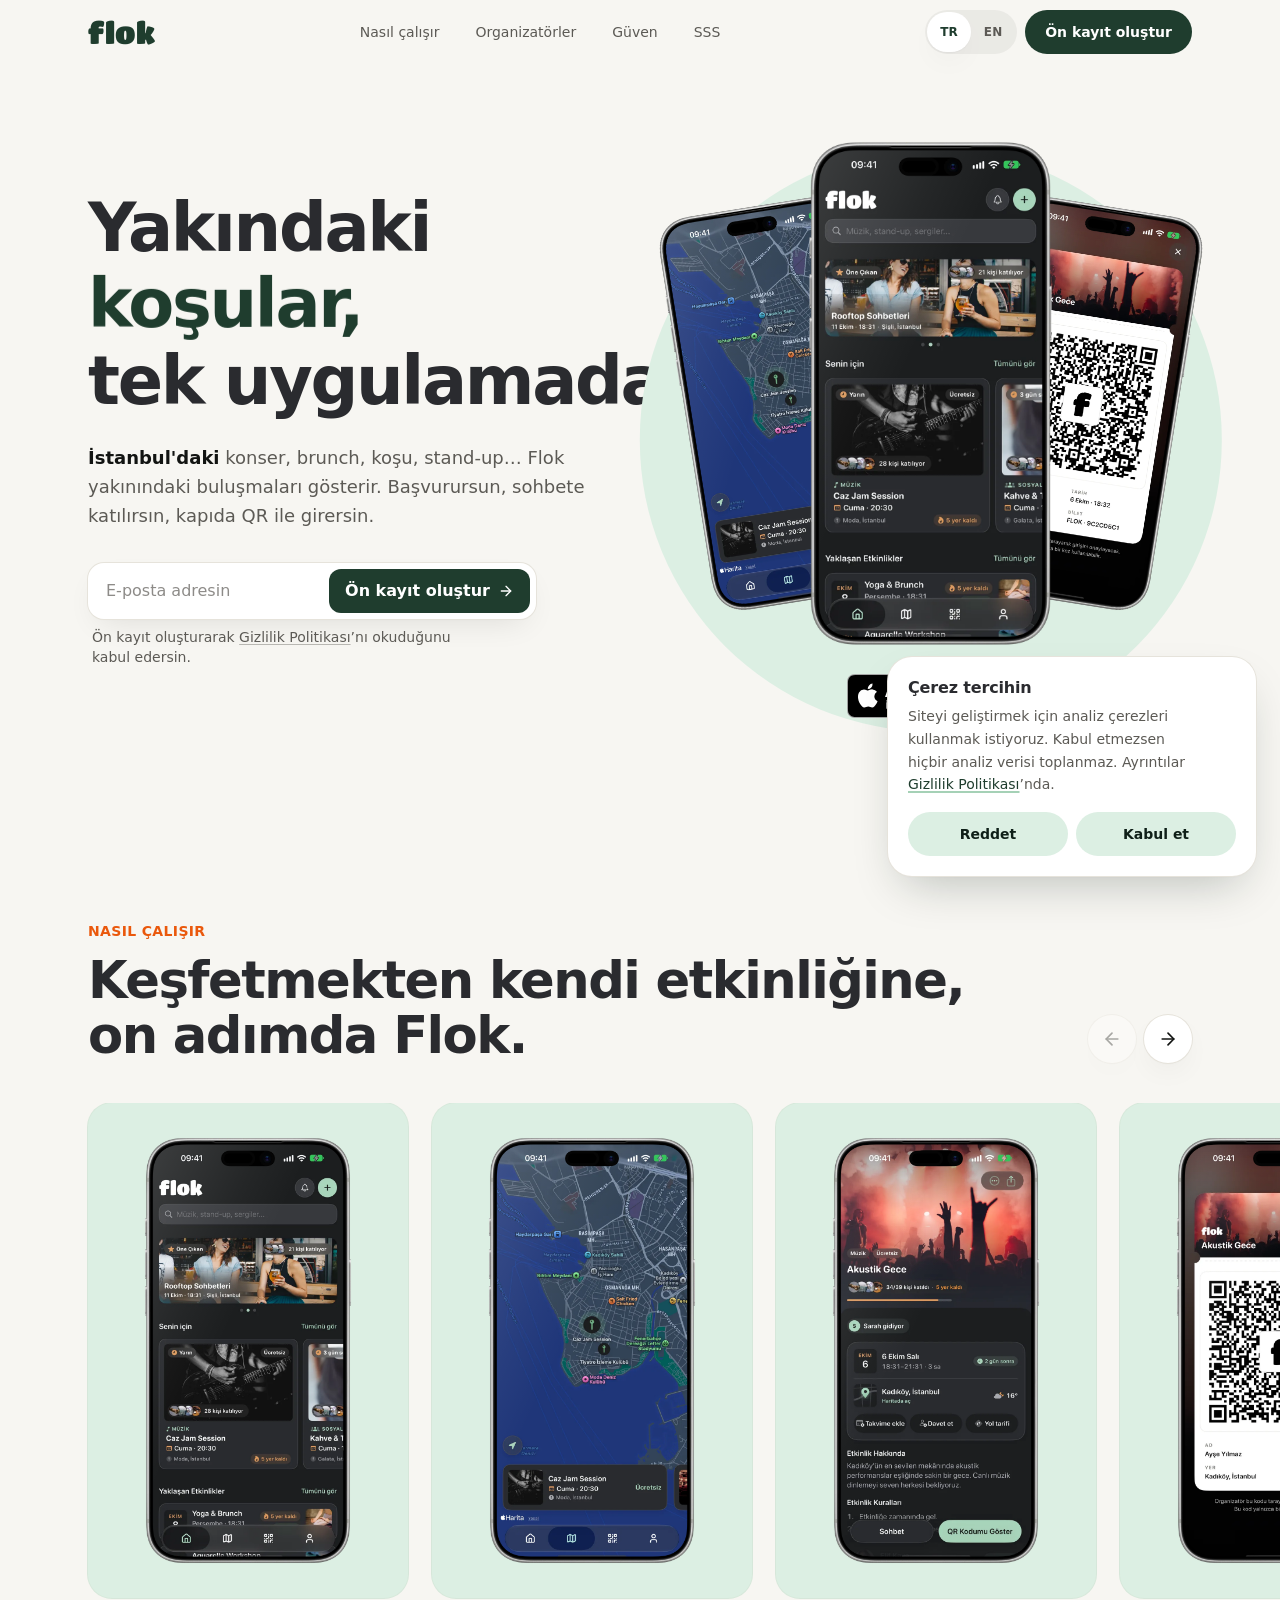
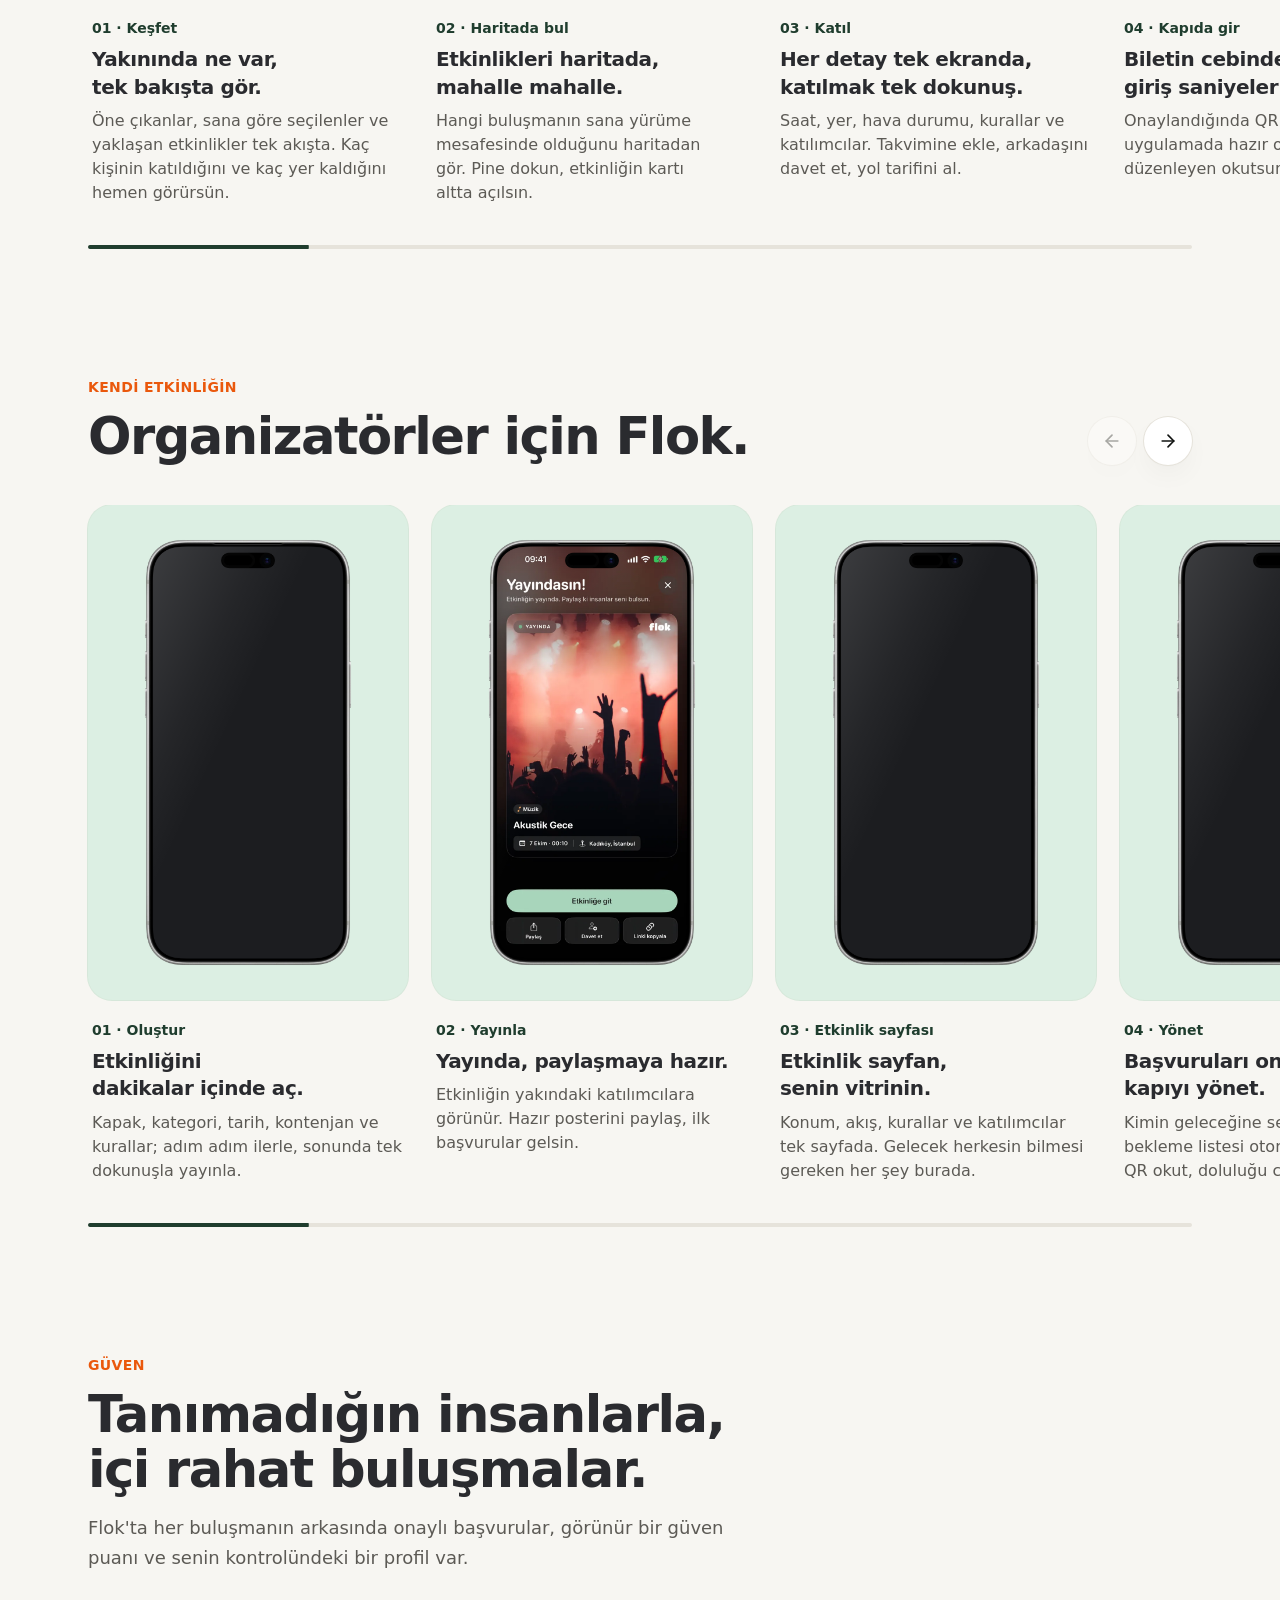
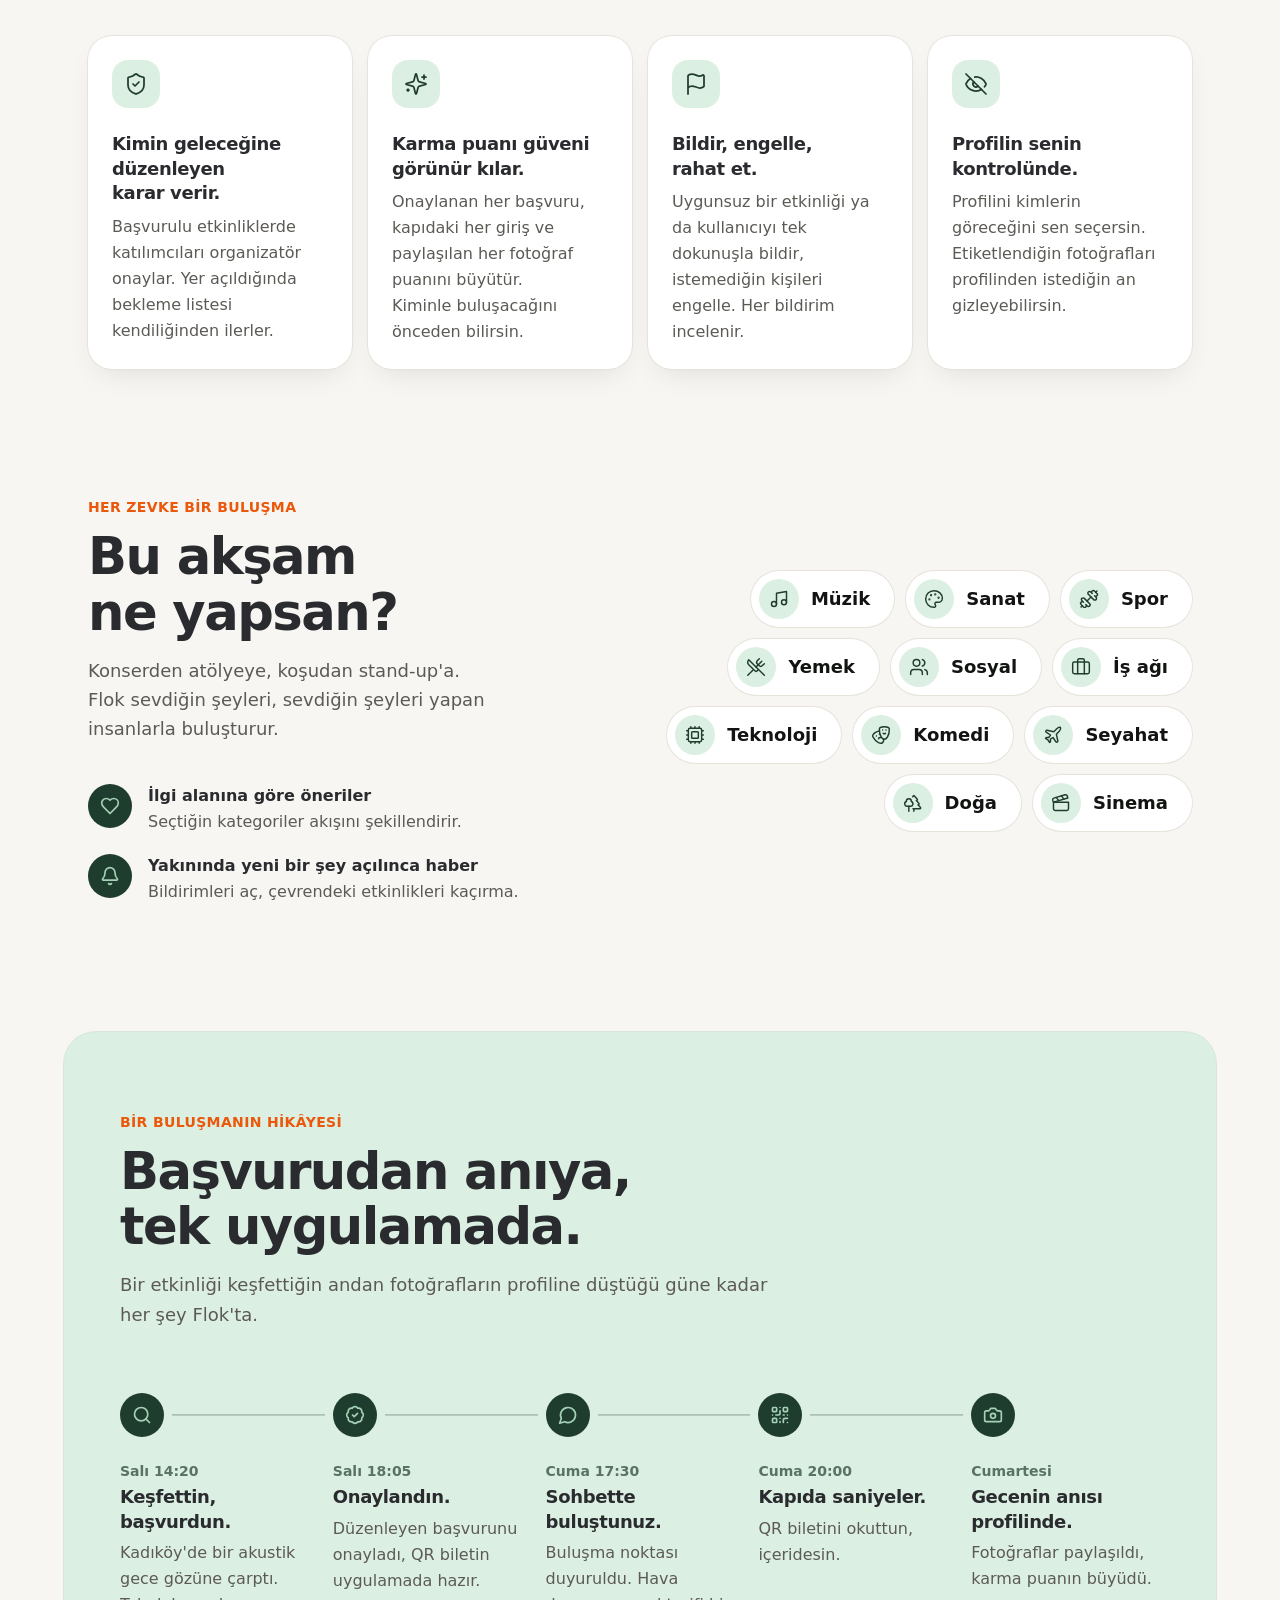
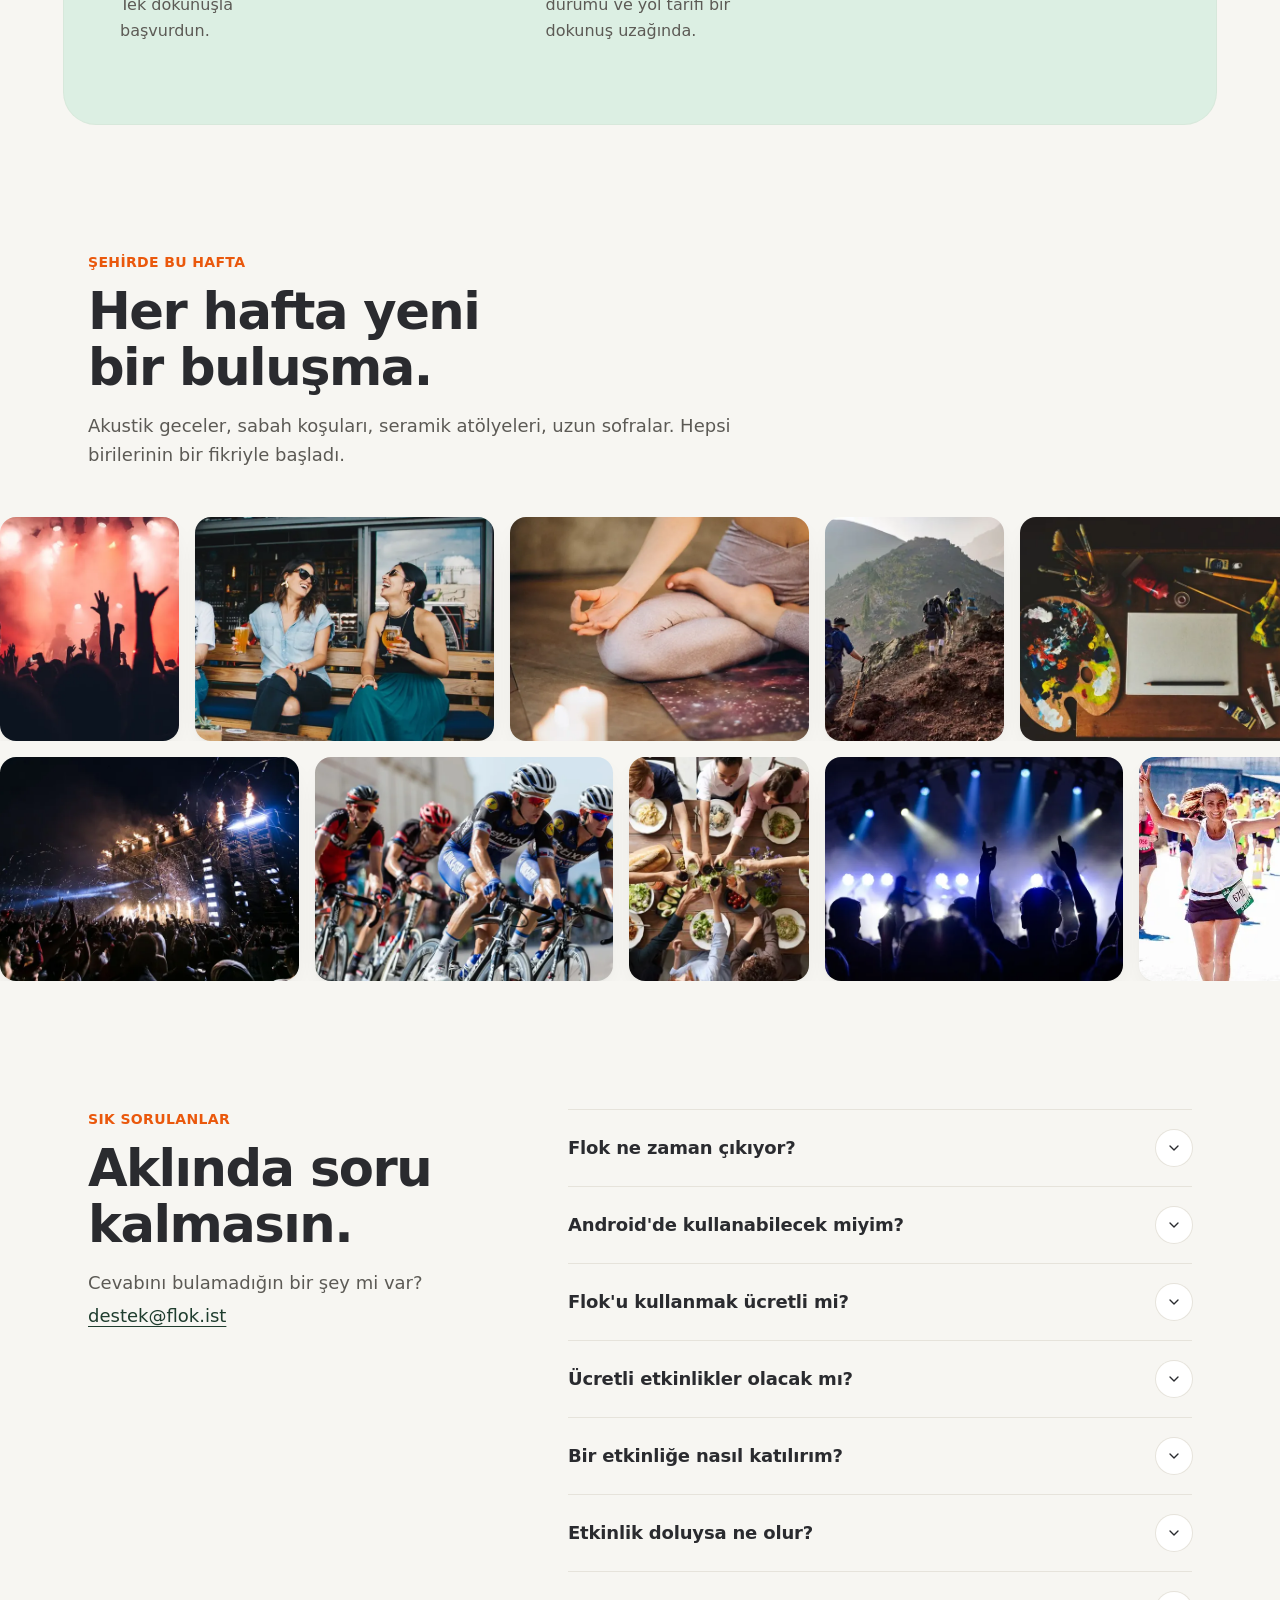
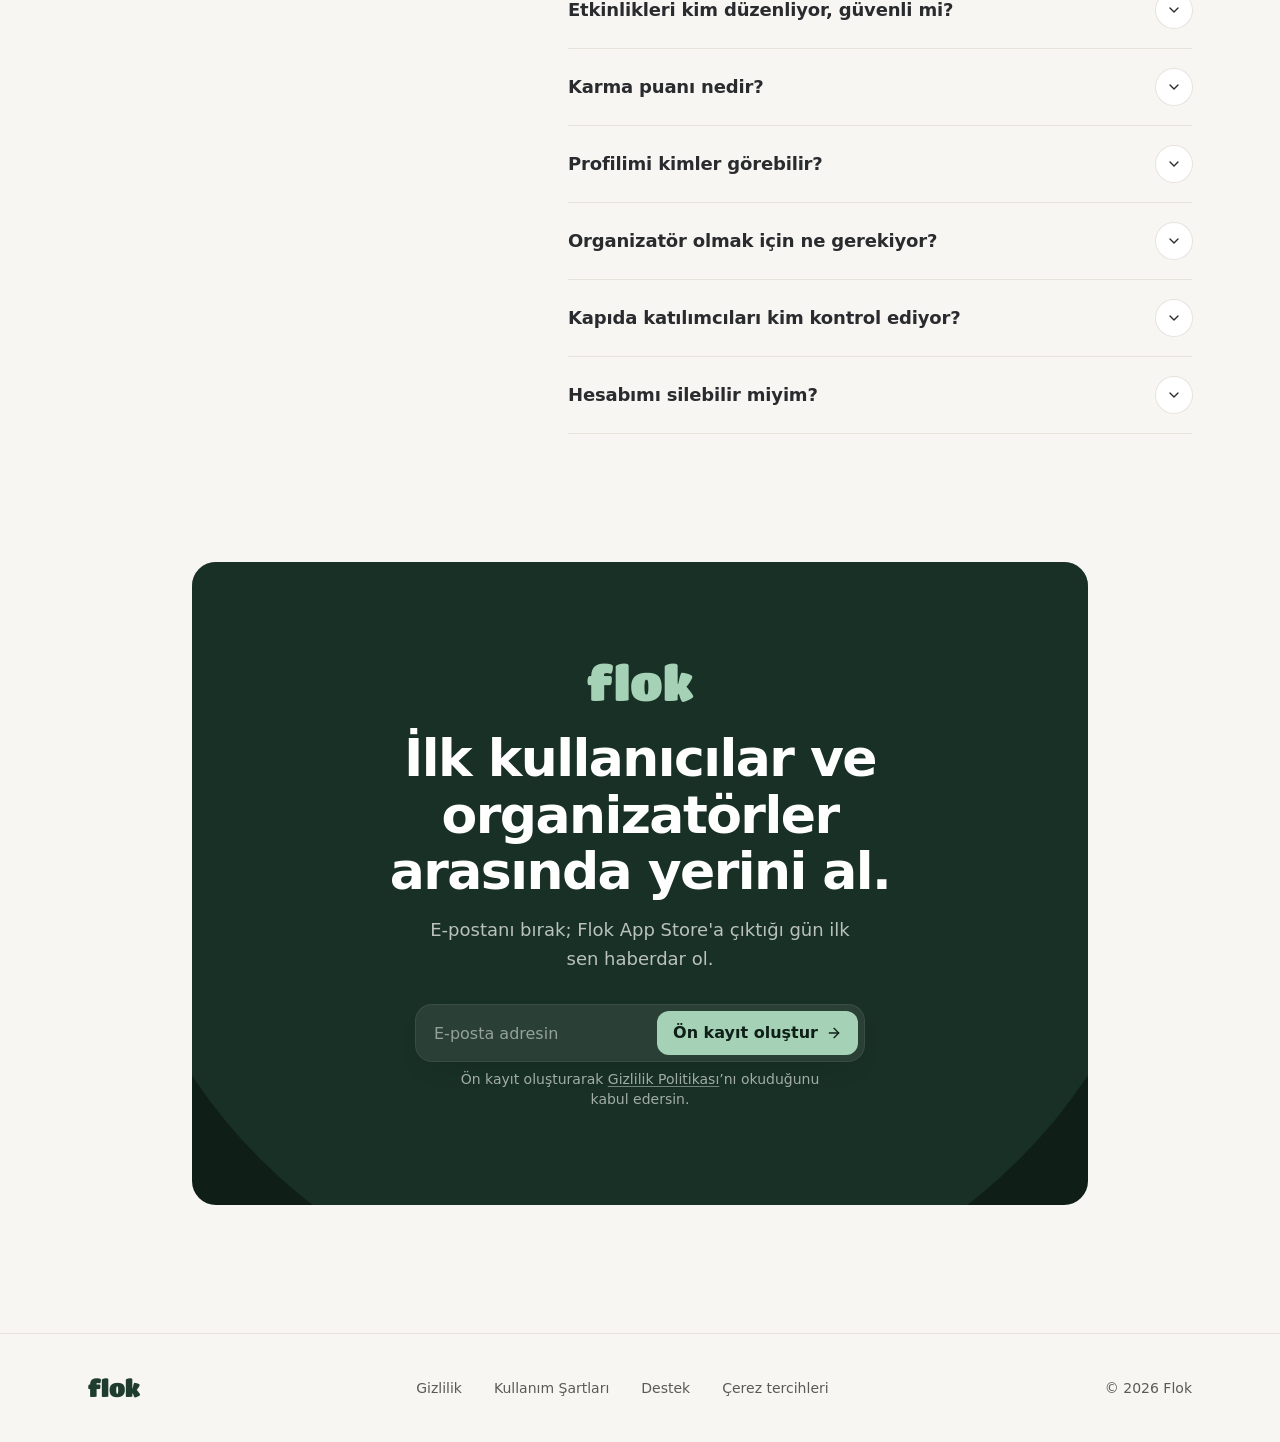
==== commit ae807cac: "Publish: Istanbul hero lead, hero fit/alignment, App Store badge (Flok PR #145) Built from Flok laun" ====
--- a/index.html
+++ b/index.html
@@ -1 +1 @@
-<!DOCTYPE html><!--a_b6CZKye1qpCJjWEGqJ0--><html lang="tr" class="__variable_50549f"><head><meta charSet="utf-8"/><meta name="viewport" content="width=device-width, initial-scale=1"/><link rel="preload" href="/_next/static/media/bf5c1c0baed5368c-s.p.ttf" as="font" crossorigin="" type="font/ttf"/><link rel="preload" as="image" href="/images/screens/discover.webp" fetchPriority="high"/><link rel="preload" as="image" href="/images/device/iphone-17-pro-max-silver.webp"/><link rel="preload" as="image" href="/images/screens/organizer-create.webp" fetchPriority="high"/><link rel="stylesheet" href="/_next/static/css/ca1b5512cf906cb8.css" data-precedence="next"/><link rel="preload" as="script" fetchPriority="low" href="/_next/static/chunks/webpack-2978e4bf24f45c64.js"/><script src="/_next/static/chunks/4bd1b696-c023c6e3521b1417.js" async=""></script><script src="/_next/static/chunks/255-09fb0d129bb12f51.js" async=""></script><script src="/_next/static/chunks/main-app-cf16a5efce6e337d.js" async=""></script><script src="/_next/static/chunks/367-c026583a213e7297.js" async=""></script><script src="/_next/static/chunks/335-5487a4f51c328cde.js" async=""></script><script src="/_next/static/chunks/app/(tr)/layout-c89b4b964a97eba8.js" async=""></script><script src="/_next/static/chunks/14-3f31246df80dedd1.js" async=""></script><script src="/_next/static/chunks/263-260d084ca72610d8.js" async=""></script><script src="/_next/static/chunks/21-fbf6d269735d91c5.js" async=""></script><script src="/_next/static/chunks/app/(tr)/page-d3ff411e7b9758ea.js" async=""></script><meta name="next-size-adjust" content=""/><meta name="theme-color" content="#f7f6f2"/><title>Flok · Yakındaki etkinlikler, tek uygulamada</title><meta name="description" content="Flok yakınındaki konser, brunch, koşu ve buluşmaları gösterir. Başvur, sohbete katıl, kapıda QR ile gir. Ön kayıt açık."/><link rel="canonical" href="https://flok.ist/"/><link rel="alternate" hrefLang="tr" href="https://flok.ist/"/><link rel="alternate" hrefLang="en" href="https://flok.ist/en/"/><link rel="alternate" hrefLang="x-default" href="https://flok.ist/"/><meta property="og:title" content="Flok · Yakındaki etkinlikler, tek uygulamada"/><meta property="og:description" content="Keşfet, katıl, sohbet et, kapıda QR ile gir. Ön kayıt açık."/><meta property="og:url" content="https://flok.ist/"/><meta property="og:site_name" content="Flok"/><meta property="og:locale" content="tr_TR"/><meta property="og:image" content="https://flok.ist/images/og-home.jpg"/><meta property="og:image:width" content="1200"/><meta property="og:image:height" content="630"/><meta property="og:image:alt" content="Flok: Yakındaki etkinlikler, tek uygulamada."/><meta property="og:locale:alternate" content="en_US"/><meta property="og:type" content="website"/><meta name="twitter:card" content="summary_large_image"/><meta name="twitter:title" content="Flok · Yakındaki etkinlikler, tek uygulamada"/><meta name="twitter:description" content="Keşfet, katıl, sohbet et, kapıda QR ile gir. Ön kayıt açık."/><meta name="twitter:image" content="https://flok.ist/images/og-home.jpg"/><meta name="twitter:image:width" content="1200"/><meta name="twitter:image:height" content="630"/><meta name="twitter:image:alt" content="Flok: Yakındaki etkinlikler, tek uygulamada."/><link rel="icon" href="/favicon.ico" type="image/x-icon" sizes="16x16"/><link rel="icon" href="/icon.png?3fd3f044d276ce29" type="image/png" sizes="512x512"/><link rel="apple-touch-icon" href="/apple-icon.png?17398823839cbad2" type="image/png" sizes="180x180"/><noscript><style>[style*="opacity:0"]{opacity:1!important;filter:none!important;transform:none!important}</style></noscript><script src="/_next/static/chunks/polyfills-42372ed130431b0a.js" noModule=""></script></head><body><div hidden=""><!--$--><!--/$--></div><header class="sticky top-0 z-50 transition-[background-color,box-shadow,backdrop-filter] duration-300 bg-transparent"><div class="mx-auto flex h-16 max-w-6xl items-center justify-between gap-3 px-6"><a aria-label="Flok ana sayfa" class="font-logo text-3xl leading-none text-forest" href="/">flok</a><nav aria-label="Menü" class="hidden items-center gap-1 lg:flex"><a data-ph-event="cta_clicked" data-ph-props="{&quot;button&quot;:&quot;header_nav&quot;,&quot;section&quot;:&quot;header&quot;,&quot;target&quot;:&quot;how_it_works&quot;}" class="inline-flex min-h-11 items-center rounded-full px-4 text-sm font-medium text-mute transition-colors hover:bg-ink/5 hover:text-ink" href="/#nasil">Nasıl çalışır</a><a data-ph-event="cta_clicked" data-ph-props="{&quot;button&quot;:&quot;header_nav&quot;,&quot;section&quot;:&quot;header&quot;,&quot;target&quot;:&quot;organizers&quot;}" class="inline-flex min-h-11 items-center rounded-full px-4 text-sm font-medium text-mute transition-colors hover:bg-ink/5 hover:text-ink" href="/#organizatorler">Organizatörler</a><a data-ph-event="cta_clicked" data-ph-props="{&quot;button&quot;:&quot;header_nav&quot;,&quot;section&quot;:&quot;header&quot;,&quot;target&quot;:&quot;trust&quot;}" class="inline-flex min-h-11 items-center rounded-full px-4 text-sm font-medium text-mute transition-colors hover:bg-ink/5 hover:text-ink" href="/#guven">Güven</a><a data-ph-event="cta_clicked" data-ph-props="{&quot;button&quot;:&quot;header_nav&quot;,&quot;section&quot;:&quot;header&quot;,&quot;target&quot;:&quot;faq&quot;}" class="inline-flex min-h-11 items-center rounded-full px-4 text-sm font-medium text-mute transition-colors hover:bg-ink/5 hover:text-ink" href="/#sss">SSS</a></nav><div class="flex items-center gap-2"><nav aria-label="Dil" class="flex rounded-full bg-ink/5 p-0.5"><span lang="tr" aria-current="true" aria-label="Türkçe" class="grid min-h-10 min-w-11 place-items-center rounded-full px-2.5 font-display text-xs font-bold tracking-wide bg-surface text-forest shadow-soft">TR</span><a lang="en" hrefLang="en" data-ph-event="language_switched" data-ph-props="{&quot;from&quot;:&quot;tr&quot;,&quot;to&quot;:&quot;en&quot;}" aria-label="English" class="grid min-h-10 min-w-11 place-items-center rounded-full px-2.5 font-display text-xs font-bold tracking-wide text-mute transition-colors hover:text-ink" href="/en/">EN</a></nav><a data-ph-event="cta_clicked" data-ph-props="{&quot;button&quot;:&quot;header_waitlist&quot;,&quot;section&quot;:&quot;header&quot;,&quot;target&quot;:&quot;pre_register&quot;}" class="inline-flex min-h-11 items-center rounded-full bg-forest px-4 font-display text-sm font-semibold whitespace-nowrap text-white transition-[background-color,scale] duration-200 hover:bg-forest-deep active:scale-96 sm:px-5" href="/#on-kayit">Ön kayıt oluştur</a></div></div></header><main id="main"><section id="top" class="relative overflow-x-clip"><div class="mx-auto grid max-w-6xl items-center gap-12 px-6 pt-8 pb-8 lg:grid-cols-[1.05fr_1fr] lg:gap-8 lg:pt-16 lg:pb-16"><div class="flex flex-col items-center text-center lg:items-start lg:text-left"><h1 style="animation-delay:0.05s" class="animate-rise text-[clamp(2.5rem,5.6vw,4.5rem)] leading-[1.14] font-extrabold tracking-[-0.035em]"><span class="sr-only">Yakındaki insanlar ve etkinlikler, tek uygulamada.</span><span aria-hidden="true"><span class="block">Yakındaki</span><span class="relative grid justify-items-center text-forest lg:justify-items-start"><span class="invisible col-start-1 row-start-1" aria-hidden="true">insanlar,</span><span class="invisible col-start-1 row-start-1" aria-hidden="true">etkinlikler,</span><span class="invisible col-start-1 row-start-1" aria-hidden="true">koşular,</span><span class="invisible col-start-1 row-start-1" aria-hidden="true">konserler,</span><span class="invisible col-start-1 row-start-1" aria-hidden="true">sofralar,</span><span class="invisible col-start-1 row-start-1" aria-hidden="true">atölyeler,</span><span class="invisible col-start-1 row-start-1" aria-hidden="true">yürüyüşler,</span><span class="invisible col-start-1 row-start-1" aria-hidden="true">stand-up&#x27;lar,</span><span class="invisible col-start-1 row-start-1" aria-hidden="true">sergiler,</span><span class="invisible col-start-1 row-start-1" aria-hidden="true">piknikler,</span><span class="invisible col-start-1 row-start-1" aria-hidden="true">topluluklar,</span><span class="col-start-1 row-start-1" style="opacity:1;filter:blur(0px);transform:none">insanlar,</span></span><span class="block">tek uygulamada.</span></span></h1><p style="animation-delay:0.2s" class="mt-6 max-w-lg animate-rise text-lg leading-relaxed text-mute">Konser, brunch, koşu, stand-up… Flok yakınındaki buluşmaları gösterir. Başvurursun, sohbete katılırsın, kapıda QR ile girersin.</p><div style="animation-delay:0.28s" class="mt-8 w-full max-w-md animate-rise"><div class="w-full max-w-md"><form noValidate=""><div class="flex items-center gap-2 rounded-2xl p-1.5 shadow-soft ring-1 transition-shadow focus-within:ring-2 bg-surface ring-line focus-within:ring-forest"><label for="_R_6hinqivb_" class="sr-only">E-posta adresin</label><input id="_R_6hinqivb_" type="email" required="" autoComplete="email" inputMode="email" placeholder="E-posta adresin" class="h-11 min-w-0 flex-1 bg-transparent px-3 text-base outline-none text-ink placeholder:text-mute/70" name="email"/><input type="text" tabindex="-1" autoComplete="off" aria-hidden="true" class="hidden" name="company"/><button type="submit" class="group inline-flex h-11 shrink-0 items-center gap-2 rounded-xl px-4 font-display font-semibold transition-colors disabled:opacity-70 bg-forest text-white hover:bg-forest-deep" tabindex="0">Ön kayıt oluştur<svg xmlns="http://www.w3.org/2000/svg" width="24" height="24" viewBox="0 0 24 24" fill="none" stroke="currentColor" stroke-width="2" stroke-linecap="round" stroke-linejoin="round" class="lucide lucide-arrow-right size-4 transition-transform group-hover:translate-x-0.5" aria-hidden="true"><path d="M5 12h14"></path><path d="m12 5 7 7-7 7"></path></svg></button></div><p role="status" aria-live="polite" class="mt-2 min-h-5 px-1 text-sm text-mute">Ön kayıt oluşturarak <a class="underline underline-offset-2 transition-colors decoration-mute/40 hover:text-ink" href="/gizlilik/">Gizlilik Politikası</a>’nı okuduğunu kabul edersin.</p></form></div></div></div><div class="relative mx-auto flex aspect-[1/1.02] w-full max-w-[520px] items-center justify-center" aria-label="Flok uygulama ekranları"><div aria-hidden="true" class="absolute top-1/2 left-1/2 aspect-square w-[112%] -translate-x-1/2 -translate-y-[42%] rounded-full bg-mint-soft"></div><div class="absolute top-[14%] left-[2%] w-[38%]" style="transform:none"><div class="drop-shadow-[var(--shadow-phone)]" style="opacity:0;transform:translateX(55%) translateY(60px) scale(0.94)"><div class="relative inline-block w-full align-middle leading-none" style="aspect-ratio:1470/3000"><div class="absolute z-0 overflow-hidden bg-graphite" style="left:4.557823129251701%;top:1.9333333333333333%;width:90.88435374149661%;height:96.13333333333334%;border-radius:13.323353293413174% / 6.171983356449376%"><img src="/images/screens/map.webp" alt="Harita ekranı: Kadıköy&#x27;deki etkinlik pinleri" width="660" height="1434" decoding="async" loading="lazy" fetchPriority="auto" class="block size-full object-cover object-top"/><div aria-hidden="true" class="pointer-events-none absolute inset-0 bg-[linear-gradient(115deg,rgb(255_255_255/0.14)_0%,rgb(255_255_255/0.04)_28%,transparent_42%)]"></div></div><img src="/images/device/iphone-17-pro-max-silver.webp" alt="" aria-hidden="true" width="735" height="1500" decoding="async" loading="lazy" draggable="false" class="pointer-events-none absolute inset-0 z-10 size-full select-none"/></div></div></div><div class="absolute top-[14%] right-[2%] w-[38%]" style="transform:none"><div class="drop-shadow-[var(--shadow-phone)]" style="opacity:0;transform:translateX(-55%) translateY(60px) scale(0.94)"><div class="relative inline-block w-full align-middle leading-none" style="aspect-ratio:1470/3000"><div class="absolute z-0 overflow-hidden bg-graphite" style="left:4.557823129251701%;top:1.9333333333333333%;width:90.88435374149661%;height:96.13333333333334%;border-radius:13.323353293413174% / 6.171983356449376%"><img src="/images/screens/qr.webp" alt="QR bilet ekranı: Akustik Gece bileti" width="660" height="1434" decoding="async" loading="lazy" fetchPriority="auto" class="block size-full object-cover object-top"/><div aria-hidden="true" class="pointer-events-none absolute inset-0 bg-[linear-gradient(115deg,rgb(255_255_255/0.14)_0%,rgb(255_255_255/0.04)_28%,transparent_42%)]"></div></div><img src="/images/device/iphone-17-pro-max-silver.webp" alt="" aria-hidden="true" width="735" height="1500" decoding="async" loading="lazy" draggable="false" class="pointer-events-none absolute inset-0 z-10 size-full select-none"/></div></div></div><div class="relative z-10 w-[48%]" style="transform:none"><div class="drop-shadow-[var(--shadow-phone)]" style="opacity:0;transform:translateY(90px) scale(0.9)"><div class="relative inline-block w-full align-middle leading-none" style="aspect-ratio:1470/3000"><div class="absolute z-0 overflow-hidden bg-graphite" style="left:4.557823129251701%;top:1.9333333333333333%;width:90.88435374149661%;height:96.13333333333334%;border-radius:13.323353293413174% / 6.171983356449376%"><img src="/images/screens/discover.webp" alt="Keşfet ekranı: öne çıkan ve yaklaşan etkinlikler" width="660" height="1434" decoding="async" loading="eager" fetchPriority="high" class="block size-full object-cover object-top"/><div aria-hidden="true" class="pointer-events-none absolute inset-0 bg-[linear-gradient(115deg,rgb(255_255_255/0.14)_0%,rgb(255_255_255/0.04)_28%,transparent_42%)]"></div></div><img src="/images/device/iphone-17-pro-max-silver.webp" alt="" aria-hidden="true" width="735" height="1500" decoding="async" loading="eager" draggable="false" class="pointer-events-none absolute inset-0 z-10 size-full select-none"/></div></div></div></div></div></section><section id="nasil" class="pt-24 lg:pt-32"><div class="mx-auto flex max-w-6xl flex-col gap-6 px-6 sm:flex-row sm:items-end sm:justify-between"><div style="opacity:0;filter:blur(6px);transform:translateY(12px)"><p class="font-display text-sm font-bold tracking-wide text-flame uppercase">Nasıl çalışır</p><h2 class="mt-3 text-[clamp(2rem,4vw,3.25rem)] leading-[1.08] font-bold tracking-[-0.03em]">Keşfetmekten kendi etkinliğine,<br class="hidden sm:block"/> <!-- -->on adımda Flok.</h2></div><div class="hidden gap-2 sm:flex"><button type="button" aria-label="Önceki ekran" disabled="" class="grid size-12 place-items-center rounded-full bg-surface text-ink shadow-soft ring-1 ring-line transition-[opacity,background-color] hover:bg-mint-soft disabled:pointer-events-none disabled:opacity-35" tabindex="0"><svg xmlns="http://www.w3.org/2000/svg" width="24" height="24" viewBox="0 0 24 24" fill="none" stroke="currentColor" stroke-width="2" stroke-linecap="round" stroke-linejoin="round" class="lucide lucide-arrow-left size-5" aria-hidden="true"><path d="m12 19-7-7 7-7"></path><path d="M19 12H5"></path></svg></button><button type="button" aria-label="Sonraki ekran" class="grid size-12 place-items-center rounded-full bg-surface text-ink shadow-soft ring-1 ring-line transition-[opacity,background-color] hover:bg-mint-soft disabled:pointer-events-none disabled:opacity-35" tabindex="0"><svg xmlns="http://www.w3.org/2000/svg" width="24" height="24" viewBox="0 0 24 24" fill="none" stroke="currentColor" stroke-width="2" stroke-linecap="round" stroke-linejoin="round" class="lucide lucide-arrow-right size-5" aria-hidden="true"><path d="M5 12h14"></path><path d="m12 5 7 7-7 7"></path></svg></button></div></div><div role="region" aria-label="Flok ekranları, yatay kaydır" tabindex="0" style="padding-inline:max(1.5rem, calc((100% - 72rem) / 2 + 1.5rem));scroll-padding-inline:max(1.5rem, calc((100% - 72rem) / 2 + 1.5rem))" class="mt-10 flex gap-4 overflow-x-auto overscroll-x-contain pb-4 outline-none [scrollbar-width:none] sm:gap-6 [&amp;::-webkit-scrollbar]:hidden snap-x snap-mandatory sm:cursor-grab"><article data-card="true" class="group w-[min(78vw,320px)] shrink-0 snap-start"><div style="opacity:0;filter:blur(6px);transform:translateY(12px)"><div class="rounded-3xl bg-mint-soft px-[17%] py-8 ring-1 ring-mint/40"><div class="drop-shadow-[var(--shadow-phone)] transition-transform duration-500 ease-[cubic-bezier(0.22,1,0.36,1)] group-hover:-translate-y-2"><div class="relative inline-block w-full align-middle leading-none" style="aspect-ratio:1470/3000"><div class="absolute z-0 overflow-hidden bg-graphite" style="left:4.557823129251701%;top:1.9333333333333333%;width:90.88435374149661%;height:96.13333333333334%;border-radius:13.323353293413174% / 6.171983356449376%"><img src="/images/screens/discover.webp" alt="Keşfet ekranı: öne çıkan ve yaklaşan etkinlikler" width="660" height="1434" decoding="async" loading="eager" fetchPriority="high" class="block size-full object-cover object-top"/><div aria-hidden="true" class="pointer-events-none absolute inset-0 bg-[linear-gradient(115deg,rgb(255_255_255/0.14)_0%,rgb(255_255_255/0.04)_28%,transparent_42%)]"></div></div><img src="/images/device/iphone-17-pro-max-silver.webp" alt="" aria-hidden="true" width="735" height="1500" decoding="async" loading="eager" draggable="false" class="pointer-events-none absolute inset-0 z-10 size-full select-none"/></div></div></div><div class="px-1 pt-5"><p class="font-display text-sm font-bold text-forest">01<!-- --> · <!-- -->Keşfet</p><h3 class="mt-2 text-xl leading-snug font-bold tracking-[-0.02em]">Yakınında ne var, tek bakışta gör.</h3><p class="mt-2 text-mute">Öne çıkanlar, sana göre seçilenler ve yaklaşan etkinlikler tek akışta. Kaç kişinin katıldığını ve kaç yer kaldığını hemen görürsün.</p></div></div></article><article data-card="true" class="group w-[min(78vw,320px)] shrink-0 snap-start"><div style="opacity:0;filter:blur(6px);transform:translateY(12px)"><div class="rounded-3xl bg-mint-soft px-[17%] py-8 ring-1 ring-mint/40"><div class="drop-shadow-[var(--shadow-phone)] transition-transform duration-500 ease-[cubic-bezier(0.22,1,0.36,1)] group-hover:-translate-y-2"><div class="relative inline-block w-full align-middle leading-none" style="aspect-ratio:1470/3000"><div class="absolute z-0 overflow-hidden bg-graphite" style="left:4.557823129251701%;top:1.9333333333333333%;width:90.88435374149661%;height:96.13333333333334%;border-radius:13.323353293413174% / 6.171983356449376%"><img src="/images/screens/map.webp" alt="Harita ekranı: Kadıköy&#x27;deki etkinlik pinleri" width="660" height="1434" decoding="async" loading="lazy" fetchPriority="auto" class="block size-full object-cover object-top"/><div aria-hidden="true" class="pointer-events-none absolute inset-0 bg-[linear-gradient(115deg,rgb(255_255_255/0.14)_0%,rgb(255_255_255/0.04)_28%,transparent_42%)]"></div></div><img src="/images/device/iphone-17-pro-max-silver.webp" alt="" aria-hidden="true" width="735" height="1500" decoding="async" loading="lazy" draggable="false" class="pointer-events-none absolute inset-0 z-10 size-full select-none"/></div></div></div><div class="px-1 pt-5"><p class="font-display text-sm font-bold text-forest">02<!-- --> · <!-- -->Haritada bul</p><h3 class="mt-2 text-xl leading-snug font-bold tracking-[-0.02em]">Etkinlikleri haritada, mahalle mahalle.</h3><p class="mt-2 text-mute">Hangi buluşmanın sana yürüme mesafesinde olduğunu haritadan gör. Pine dokun, etkinliğin kartı altta açılsın.</p></div></div></article><article data-card="true" class="group w-[min(78vw,320px)] shrink-0 snap-start"><div style="opacity:0;filter:blur(6px);transform:translateY(12px)"><div class="rounded-3xl bg-mint-soft px-[17%] py-8 ring-1 ring-mint/40"><div class="drop-shadow-[var(--shadow-phone)] transition-transform duration-500 ease-[cubic-bezier(0.22,1,0.36,1)] group-hover:-translate-y-2"><div class="relative inline-block w-full align-middle leading-none" style="aspect-ratio:1470/3000"><div class="absolute z-0 overflow-hidden bg-graphite" style="left:4.557823129251701%;top:1.9333333333333333%;width:90.88435374149661%;height:96.13333333333334%;border-radius:13.323353293413174% / 6.171983356449376%"><img src="/images/screens/detail.webp" alt="Etkinlik detay ekranı: Akustik Gece" width="660" height="1434" decoding="async" loading="lazy" fetchPriority="auto" class="block size-full object-cover object-top"/><div aria-hidden="true" class="pointer-events-none absolute inset-0 bg-[linear-gradient(115deg,rgb(255_255_255/0.14)_0%,rgb(255_255_255/0.04)_28%,transparent_42%)]"></div></div><img src="/images/device/iphone-17-pro-max-silver.webp" alt="" aria-hidden="true" width="735" height="1500" decoding="async" loading="lazy" draggable="false" class="pointer-events-none absolute inset-0 z-10 size-full select-none"/></div></div></div><div class="px-1 pt-5"><p class="font-display text-sm font-bold text-forest">03<!-- --> · <!-- -->Katıl</p><h3 class="mt-2 text-xl leading-snug font-bold tracking-[-0.02em]">Her detay tek ekranda, katılmak tek dokunuş.</h3><p class="mt-2 text-mute">Saat, yer, hava durumu, kurallar ve katılımcılar. Takvimine ekle, arkadaşını davet et, yol tarifini al.</p></div></div></article><article data-card="true" class="group w-[min(78vw,320px)] shrink-0 snap-start"><div style="opacity:0;filter:blur(6px);transform:translateY(12px)"><div class="rounded-3xl bg-mint-soft px-[17%] py-8 ring-1 ring-mint/40"><div class="drop-shadow-[var(--shadow-phone)] transition-transform duration-500 ease-[cubic-bezier(0.22,1,0.36,1)] group-hover:-translate-y-2"><div class="relative inline-block w-full align-middle leading-none" style="aspect-ratio:1470/3000"><div class="absolute z-0 overflow-hidden bg-graphite" style="left:4.557823129251701%;top:1.9333333333333333%;width:90.88435374149661%;height:96.13333333333334%;border-radius:13.323353293413174% / 6.171983356449376%"><img src="/images/screens/qr.webp" alt="QR bilet ekranı: Akustik Gece bileti" width="660" height="1434" decoding="async" loading="lazy" fetchPriority="auto" class="block size-full object-cover object-top"/><div aria-hidden="true" class="pointer-events-none absolute inset-0 bg-[linear-gradient(115deg,rgb(255_255_255/0.14)_0%,rgb(255_255_255/0.04)_28%,transparent_42%)]"></div></div><img src="/images/device/iphone-17-pro-max-silver.webp" alt="" aria-hidden="true" width="735" height="1500" decoding="async" loading="lazy" draggable="false" class="pointer-events-none absolute inset-0 z-10 size-full select-none"/></div></div></div><div class="px-1 pt-5"><p class="font-display text-sm font-bold text-forest">04<!-- --> · <!-- -->Kapıda gir</p><h3 class="mt-2 text-xl leading-snug font-bold tracking-[-0.02em]">Biletin cebinde, giriş saniyeler sürer.</h3><p class="mt-2 text-mute">Onaylandığında QR biletin uygulamada hazır olur. Kapıda göster, düzenleyen okutsun, içeridesin.</p></div></div></article><article data-card="true" class="group w-[min(78vw,320px)] shrink-0 snap-start"><div style="opacity:0;filter:blur(6px);transform:translateY(12px)"><div class="rounded-3xl bg-mint-soft px-[17%] py-8 ring-1 ring-mint/40"><div class="drop-shadow-[var(--shadow-phone)] transition-transform duration-500 ease-[cubic-bezier(0.22,1,0.36,1)] group-hover:-translate-y-2"><div class="relative inline-block w-full align-middle leading-none" style="aspect-ratio:1470/3000"><div class="absolute z-0 overflow-hidden bg-graphite" style="left:4.557823129251701%;top:1.9333333333333333%;width:90.88435374149661%;height:96.13333333333334%;border-radius:13.323353293413174% / 6.171983356449376%"><img src="/images/screens/chat.webp" alt="Etkinlik sohbeti ekranı" width="660" height="1434" decoding="async" loading="lazy" fetchPriority="auto" class="block size-full object-cover object-top"/><div aria-hidden="true" class="pointer-events-none absolute inset-0 bg-[linear-gradient(115deg,rgb(255_255_255/0.14)_0%,rgb(255_255_255/0.04)_28%,transparent_42%)]"></div></div><img src="/images/device/iphone-17-pro-max-silver.webp" alt="" aria-hidden="true" width="735" height="1500" decoding="async" loading="lazy" draggable="false" class="pointer-events-none absolute inset-0 z-10 size-full select-none"/></div></div></div><div class="px-1 pt-5"><p class="font-display text-sm font-bold text-forest">05<!-- --> · <!-- -->Sohbet</p><h3 class="mt-2 text-xl leading-snug font-bold tracking-[-0.02em]">Katılımcılarla tek yerde konuş.</h3><p class="mt-2 text-mute">Her etkinliğin kendi sohbeti var. Düzenleyen duyuru paylaşır, katılımcılar nerede buluşacağını konuşur.</p></div></div></article><article data-card="true" class="group w-[min(78vw,320px)] shrink-0 snap-start"><div style="opacity:0;filter:blur(6px);transform:translateY(12px)"><div class="rounded-3xl bg-mint-soft px-[17%] py-8 ring-1 ring-mint/40"><div class="drop-shadow-[var(--shadow-phone)] transition-transform duration-500 ease-[cubic-bezier(0.22,1,0.36,1)] group-hover:-translate-y-2"><div class="relative inline-block w-full align-middle leading-none" style="aspect-ratio:1470/3000"><div class="absolute z-0 overflow-hidden bg-graphite" style="left:4.557823129251701%;top:1.9333333333333333%;width:90.88435374149661%;height:96.13333333333334%;border-radius:13.323353293413174% / 6.171983356449376%"><img src="/images/screens/profile.webp" alt="Profil ekranı: karma puanı ve etkinlik anıları" width="660" height="1434" decoding="async" loading="lazy" fetchPriority="auto" class="block size-full object-cover object-top"/><div aria-hidden="true" class="pointer-events-none absolute inset-0 bg-[linear-gradient(115deg,rgb(255_255_255/0.14)_0%,rgb(255_255_255/0.04)_28%,transparent_42%)]"></div></div><img src="/images/device/iphone-17-pro-max-silver.webp" alt="" aria-hidden="true" width="735" height="1500" decoding="async" loading="lazy" draggable="false" class="pointer-events-none absolute inset-0 z-10 size-full select-none"/></div></div></div><div class="px-1 pt-5"><p class="font-display text-sm font-bold text-forest">06<!-- --> · <!-- -->Anılar</p><h3 class="mt-2 text-xl leading-snug font-bold tracking-[-0.02em]">Her buluşma profilinde bir anı.</h3><p class="mt-2 text-mute">Etkinlikten sonra fotoğrafları ekle. Katılanlar görür, beğenir; her katılımla karma puanın büyür.</p></div></div></article><article data-card="true" class="group w-[min(78vw,320px)] shrink-0 snap-start"><div style="opacity:0;filter:blur(6px);transform:translateY(12px)"><div class="rounded-3xl bg-mint-soft px-[17%] py-8 ring-1 ring-mint/40"><div class="drop-shadow-[var(--shadow-phone)] transition-transform duration-500 ease-[cubic-bezier(0.22,1,0.36,1)] group-hover:-translate-y-2"><div class="relative inline-block w-full align-middle leading-none" style="aspect-ratio:1470/3000"><div class="absolute z-0 overflow-hidden bg-graphite" style="left:4.557823129251701%;top:1.9333333333333333%;width:90.88435374149661%;height:96.13333333333334%;border-radius:13.323353293413174% / 6.171983356449376%"><img src="/images/screens/organizer.webp" alt="Düzenleyen paneli: başvurular, doluluk ve kapıda giriş" width="660" height="1434" decoding="async" loading="lazy" fetchPriority="auto" class="block size-full object-cover object-top"/><div aria-hidden="true" class="pointer-events-none absolute inset-0 bg-[linear-gradient(115deg,rgb(255_255_255/0.14)_0%,rgb(255_255_255/0.04)_28%,transparent_42%)]"></div></div><img src="/images/device/iphone-17-pro-max-silver.webp" alt="" aria-hidden="true" width="735" height="1500" decoding="async" loading="lazy" draggable="false" class="pointer-events-none absolute inset-0 z-10 size-full select-none"/></div></div></div><div class="px-1 pt-5"><p class="font-display text-sm font-bold text-forest">07<!-- --> · <!-- -->Düzenle</p><h3 class="mt-2 text-xl leading-snug font-bold tracking-[-0.02em]">Sıra sende: kendi etkinliğini aç.</h3><p class="mt-2 text-mute">Yer, saat, kontenjan ve kuralları gir, yayınla. Başvuruları onayla, kapıda biletleri tara, doluluğu tek panelden izle.</p></div></div></article><article data-card="true" class="group w-[min(78vw,320px)] shrink-0 snap-start"><div style="opacity:0;filter:blur(6px);transform:translateY(12px)"><div class="rounded-3xl bg-mint-soft px-[17%] py-8 ring-1 ring-mint/40"><div class="drop-shadow-[var(--shadow-phone)] transition-transform duration-500 ease-[cubic-bezier(0.22,1,0.36,1)] group-hover:-translate-y-2"><div class="relative inline-block w-full align-middle leading-none" style="aspect-ratio:1470/3000"><div class="absolute z-0 overflow-hidden bg-graphite" style="left:4.557823129251701%;top:1.9333333333333333%;width:90.88435374149661%;height:96.13333333333334%;border-radius:13.323353293413174% / 6.171983356449376%"><img src="/images/screens/my-events.webp" alt="Etkinliklerim ekranı: sıradaki etkinlik ve bu haftaki planlar" width="660" height="1434" decoding="async" loading="lazy" fetchPriority="auto" class="block size-full object-cover object-top"/><div aria-hidden="true" class="pointer-events-none absolute inset-0 bg-[linear-gradient(115deg,rgb(255_255_255/0.14)_0%,rgb(255_255_255/0.04)_28%,transparent_42%)]"></div></div><img src="/images/device/iphone-17-pro-max-silver.webp" alt="" aria-hidden="true" width="735" height="1500" decoding="async" loading="lazy" draggable="false" class="pointer-events-none absolute inset-0 z-10 size-full select-none"/></div></div></div><div class="px-1 pt-5"><p class="font-display text-sm font-bold text-forest">08<!-- --> · <!-- -->Etkinliklerim</p><h3 class="mt-2 text-xl leading-snug font-bold tracking-[-0.02em]">Planların tek listede.</h3><p class="mt-2 text-mute">Sıradaki etkinliğin en üstte; biletine, sohbetine ve yol tarifine tek dokunuşla ulaş. Katılacakların, oluşturdukların ve geçmişin ayrı sekmelerde.</p></div></div></article><article data-card="true" class="group w-[min(78vw,320px)] shrink-0 snap-start"><div style="opacity:0;filter:blur(6px);transform:translateY(12px)"><div class="rounded-3xl bg-mint-soft px-[17%] py-8 ring-1 ring-mint/40"><div class="drop-shadow-[var(--shadow-phone)] transition-transform duration-500 ease-[cubic-bezier(0.22,1,0.36,1)] group-hover:-translate-y-2"><div class="relative inline-block w-full align-middle leading-none" style="aspect-ratio:1470/3000"><div class="absolute z-0 overflow-hidden bg-graphite" style="left:4.557823129251701%;top:1.9333333333333333%;width:90.88435374149661%;height:96.13333333333334%;border-radius:13.323353293413174% / 6.171983356449376%"><img src="/images/screens/organizer-create.webp" alt="Etkinlik oluşturma ekranı" width="660" height="1434" decoding="async" loading="lazy" fetchPriority="auto" class="block size-full object-cover object-top"/><div aria-hidden="true" class="pointer-events-none absolute inset-0 bg-[linear-gradient(115deg,rgb(255_255_255/0.14)_0%,rgb(255_255_255/0.04)_28%,transparent_42%)]"></div></div><img src="/images/device/iphone-17-pro-max-silver.webp" alt="" aria-hidden="true" width="735" height="1500" decoding="async" loading="lazy" draggable="false" class="pointer-events-none absolute inset-0 z-10 size-full select-none"/></div></div></div><div class="px-1 pt-5"><p class="font-display text-sm font-bold text-forest">09<!-- --> · <!-- -->Oluştur</p><h3 class="mt-2 text-xl leading-snug font-bold tracking-[-0.02em]">Adım adım etkinlik oluştur.</h3><p class="mt-2 text-mute">Kapak, kategori, tarih, kontenjan ve kurallar. Her adım tek ekranda, sonunda tek dokunuşla yayınla.</p></div></div></article><article data-card="true" class="group w-[min(78vw,320px)] shrink-0 snap-start"><div style="opacity:0;filter:blur(6px);transform:translateY(12px)"><div class="rounded-3xl bg-mint-soft px-[17%] py-8 ring-1 ring-mint/40"><div class="drop-shadow-[var(--shadow-phone)] transition-transform duration-500 ease-[cubic-bezier(0.22,1,0.36,1)] group-hover:-translate-y-2"><div class="relative inline-block w-full align-middle leading-none" style="aspect-ratio:1470/3000"><div class="absolute z-0 overflow-hidden bg-graphite" style="left:4.557823129251701%;top:1.9333333333333333%;width:90.88435374149661%;height:96.13333333333334%;border-radius:13.323353293413174% / 6.171983356449376%"><img src="/images/screens/welcome.webp" alt="Hoş geldin ekranı: Apple, Google veya e-posta ile giriş" width="660" height="1434" decoding="async" loading="lazy" fetchPriority="auto" class="block size-full object-cover object-top"/><div aria-hidden="true" class="pointer-events-none absolute inset-0 bg-[linear-gradient(115deg,rgb(255_255_255/0.14)_0%,rgb(255_255_255/0.04)_28%,transparent_42%)]"></div></div><img src="/images/device/iphone-17-pro-max-silver.webp" alt="" aria-hidden="true" width="735" height="1500" decoding="async" loading="lazy" draggable="false" class="pointer-events-none absolute inset-0 z-10 size-full select-none"/></div></div></div><div class="px-1 pt-5"><p class="font-display text-sm font-bold text-forest">10<!-- --> · <!-- -->Hemen başla</p><h3 class="mt-2 text-xl leading-snug font-bold tracking-[-0.02em]">Saniyeler içinde içeridesin.</h3><p class="mt-2 text-mute">Apple, Google ya da e-postanla giriş yap; ilgi alanlarını seç, yakınındaki etkinlikler hazır.</p></div></div></article></div><div class="mx-auto mt-6 max-w-6xl px-6"><div aria-hidden="true" class="h-1 overflow-hidden rounded-full bg-line"><div class="h-full origin-left rounded-full bg-forest"></div></div></div></section><section id="organizatorler" class="pt-24 lg:pt-32"><div class="mx-auto flex max-w-6xl flex-col gap-6 px-6 sm:flex-row sm:items-end sm:justify-between"><div style="opacity:0;filter:blur(6px);transform:translateY(12px)"><p class="font-display text-sm font-bold tracking-wide text-flame uppercase">Kendi etkinliğin</p><h2 class="mt-3 text-[clamp(2rem,4vw,3.25rem)] leading-[1.08] font-bold tracking-[-0.03em]">Organizatörler için Flok.</h2></div><div class="hidden gap-2 sm:flex"><button type="button" aria-label="Önceki ekran" disabled="" class="grid size-12 place-items-center rounded-full bg-surface text-ink shadow-soft ring-1 ring-line transition-[opacity,background-color] hover:bg-mint-soft disabled:pointer-events-none disabled:opacity-35" tabindex="0"><svg xmlns="http://www.w3.org/2000/svg" width="24" height="24" viewBox="0 0 24 24" fill="none" stroke="currentColor" stroke-width="2" stroke-linecap="round" stroke-linejoin="round" class="lucide lucide-arrow-left size-5" aria-hidden="true"><path d="m12 19-7-7 7-7"></path><path d="M19 12H5"></path></svg></button><button type="button" aria-label="Sonraki ekran" class="grid size-12 place-items-center rounded-full bg-surface text-ink shadow-soft ring-1 ring-line transition-[opacity,background-color] hover:bg-mint-soft disabled:pointer-events-none disabled:opacity-35" tabindex="0"><svg xmlns="http://www.w3.org/2000/svg" width="24" height="24" viewBox="0 0 24 24" fill="none" stroke="currentColor" stroke-width="2" stroke-linecap="round" stroke-linejoin="round" class="lucide lucide-arrow-right size-5" aria-hidden="true"><path d="M5 12h14"></path><path d="m12 5 7 7-7 7"></path></svg></button></div></div><div role="region" aria-label="Organizatör ekranları, yatay kaydır" tabindex="0" style="padding-inline:max(1.5rem, calc((100% - 72rem) / 2 + 1.5rem));scroll-padding-inline:max(1.5rem, calc((100% - 72rem) / 2 + 1.5rem))" class="mt-10 flex gap-4 overflow-x-auto overscroll-x-contain pb-4 outline-none [scrollbar-width:none] sm:gap-6 [&amp;::-webkit-scrollbar]:hidden snap-x snap-mandatory sm:cursor-grab"><article data-card="true" class="group w-[min(78vw,320px)] shrink-0 snap-start"><div style="opacity:0;filter:blur(6px);transform:translateY(12px)"><div class="rounded-3xl bg-mint-soft px-[17%] py-8 ring-1 ring-mint/40"><div class="drop-shadow-[var(--shadow-phone)] transition-transform duration-500 ease-[cubic-bezier(0.22,1,0.36,1)] group-hover:-translate-y-2"><div class="relative inline-block w-full align-middle leading-none" style="aspect-ratio:1470/3000"><div class="absolute z-0 overflow-hidden bg-graphite" style="left:4.557823129251701%;top:1.9333333333333333%;width:90.88435374149661%;height:96.13333333333334%;border-radius:13.323353293413174% / 6.171983356449376%"><img src="/images/screens/organizer-create.webp" alt="Etkinlik oluşturma ekranı" width="660" height="1434" decoding="async" loading="eager" fetchPriority="high" class="block size-full object-cover object-top"/><div aria-hidden="true" class="pointer-events-none absolute inset-0 bg-[linear-gradient(115deg,rgb(255_255_255/0.14)_0%,rgb(255_255_255/0.04)_28%,transparent_42%)]"></div></div><img src="/images/device/iphone-17-pro-max-silver.webp" alt="" aria-hidden="true" width="735" height="1500" decoding="async" loading="eager" draggable="false" class="pointer-events-none absolute inset-0 z-10 size-full select-none"/></div></div></div><div class="px-1 pt-5"><p class="font-display text-sm font-bold text-forest">01<!-- --> · <!-- -->Oluştur</p><h3 class="mt-2 text-xl leading-snug font-bold tracking-[-0.02em]">Etkinliğini dakikalar içinde aç.</h3><p class="mt-2 text-mute">Kapak, kategori, tarih, kontenjan ve kurallar; adım adım ilerle, sonunda tek dokunuşla yayınla.</p></div></div></article><article data-card="true" class="group w-[min(78vw,320px)] shrink-0 snap-start"><div style="opacity:0;filter:blur(6px);transform:translateY(12px)"><div class="rounded-3xl bg-mint-soft px-[17%] py-8 ring-1 ring-mint/40"><div class="drop-shadow-[var(--shadow-phone)] transition-transform duration-500 ease-[cubic-bezier(0.22,1,0.36,1)] group-hover:-translate-y-2"><div class="relative inline-block w-full align-middle leading-none" style="aspect-ratio:1470/3000"><div class="absolute z-0 overflow-hidden bg-graphite" style="left:4.557823129251701%;top:1.9333333333333333%;width:90.88435374149661%;height:96.13333333333334%;border-radius:13.323353293413174% / 6.171983356449376%"><img src="/images/screens/organizer-published.webp" alt="Etkinlik yayınlandı ekranı ve paylaşım posteri" width="660" height="1434" decoding="async" loading="lazy" fetchPriority="auto" class="block size-full object-cover object-top"/><div aria-hidden="true" class="pointer-events-none absolute inset-0 bg-[linear-gradient(115deg,rgb(255_255_255/0.14)_0%,rgb(255_255_255/0.04)_28%,transparent_42%)]"></div></div><img src="/images/device/iphone-17-pro-max-silver.webp" alt="" aria-hidden="true" width="735" height="1500" decoding="async" loading="lazy" draggable="false" class="pointer-events-none absolute inset-0 z-10 size-full select-none"/></div></div></div><div class="px-1 pt-5"><p class="font-display text-sm font-bold text-forest">02<!-- --> · <!-- -->Yayınla</p><h3 class="mt-2 text-xl leading-snug font-bold tracking-[-0.02em]">Yayında, paylaşmaya hazır.</h3><p class="mt-2 text-mute">Etkinliğin yakındaki katılımcılara görünür. Hazır posterini paylaş, ilk başvurular gelsin.</p></div></div></article><article data-card="true" class="group w-[min(78vw,320px)] shrink-0 snap-start"><div style="opacity:0;filter:blur(6px);transform:translateY(12px)"><div class="rounded-3xl bg-mint-soft px-[17%] py-8 ring-1 ring-mint/40"><div class="drop-shadow-[var(--shadow-phone)] transition-transform duration-500 ease-[cubic-bezier(0.22,1,0.36,1)] group-hover:-translate-y-2"><div class="relative inline-block w-full align-middle leading-none" style="aspect-ratio:1470/3000"><div class="absolute z-0 overflow-hidden bg-graphite" style="left:4.557823129251701%;top:1.9333333333333333%;width:90.88435374149661%;height:96.13333333333334%;border-radius:13.323353293413174% / 6.171983356449376%"><img src="/images/screens/organizer-info.webp" alt="Organizatörün etkinlik sayfası" width="660" height="1434" decoding="async" loading="lazy" fetchPriority="auto" class="block size-full object-cover object-top"/><div aria-hidden="true" class="pointer-events-none absolute inset-0 bg-[linear-gradient(115deg,rgb(255_255_255/0.14)_0%,rgb(255_255_255/0.04)_28%,transparent_42%)]"></div></div><img src="/images/device/iphone-17-pro-max-silver.webp" alt="" aria-hidden="true" width="735" height="1500" decoding="async" loading="lazy" draggable="false" class="pointer-events-none absolute inset-0 z-10 size-full select-none"/></div></div></div><div class="px-1 pt-5"><p class="font-display text-sm font-bold text-forest">03<!-- --> · <!-- -->Etkinlik sayfası</p><h3 class="mt-2 text-xl leading-snug font-bold tracking-[-0.02em]">Etkinlik sayfan, senin vitrinin.</h3><p class="mt-2 text-mute">Konum, akış, kurallar ve katılımcılar tek sayfada. Gelecek herkesin bilmesi gereken her şey burada.</p></div></div></article><article data-card="true" class="group w-[min(78vw,320px)] shrink-0 snap-start"><div style="opacity:0;filter:blur(6px);transform:translateY(12px)"><div class="rounded-3xl bg-mint-soft px-[17%] py-8 ring-1 ring-mint/40"><div class="drop-shadow-[var(--shadow-phone)] transition-transform duration-500 ease-[cubic-bezier(0.22,1,0.36,1)] group-hover:-translate-y-2"><div class="relative inline-block w-full align-middle leading-none" style="aspect-ratio:1470/3000"><div class="absolute z-0 overflow-hidden bg-graphite" style="left:4.557823129251701%;top:1.9333333333333333%;width:90.88435374149661%;height:96.13333333333334%;border-radius:13.323353293413174% / 6.171983356449376%"><img src="/images/screens/organizer.webp" alt="Düzenleyen paneli: başvurular, doluluk ve kapıda giriş" width="660" height="1434" decoding="async" loading="lazy" fetchPriority="auto" class="block size-full object-cover object-top"/><div aria-hidden="true" class="pointer-events-none absolute inset-0 bg-[linear-gradient(115deg,rgb(255_255_255/0.14)_0%,rgb(255_255_255/0.04)_28%,transparent_42%)]"></div></div><img src="/images/device/iphone-17-pro-max-silver.webp" alt="" aria-hidden="true" width="735" height="1500" decoding="async" loading="lazy" draggable="false" class="pointer-events-none absolute inset-0 z-10 size-full select-none"/></div></div></div><div class="px-1 pt-5"><p class="font-display text-sm font-bold text-forest">04<!-- --> · <!-- -->Yönet</p><h3 class="mt-2 text-xl leading-snug font-bold tracking-[-0.02em]">Başvuruları onayla, kapıyı yönet.</h3><p class="mt-2 text-mute">Kimin geleceğine sen karar ver; bekleme listesi otomatik işler. Kapıda QR okut, doluluğu canlı izle.</p></div></div></article><article data-card="true" class="group w-[min(78vw,320px)] shrink-0 snap-start"><div style="opacity:0;filter:blur(6px);transform:translateY(12px)"><div class="rounded-3xl bg-mint-soft px-[17%] py-8 ring-1 ring-mint/40"><div class="drop-shadow-[var(--shadow-phone)] transition-transform duration-500 ease-[cubic-bezier(0.22,1,0.36,1)] group-hover:-translate-y-2"><div class="relative inline-block w-full align-middle leading-none" style="aspect-ratio:1470/3000"><div class="absolute z-0 overflow-hidden bg-graphite" style="left:4.557823129251701%;top:1.9333333333333333%;width:90.88435374149661%;height:96.13333333333334%;border-radius:13.323353293413174% / 6.171983356449376%"><img src="/images/screens/organizer-chat.webp" alt="Organizatörün etkinlik sohbeti" width="660" height="1434" decoding="async" loading="lazy" fetchPriority="auto" class="block size-full object-cover object-top"/><div aria-hidden="true" class="pointer-events-none absolute inset-0 bg-[linear-gradient(115deg,rgb(255_255_255/0.14)_0%,rgb(255_255_255/0.04)_28%,transparent_42%)]"></div></div><img src="/images/device/iphone-17-pro-max-silver.webp" alt="" aria-hidden="true" width="735" height="1500" decoding="async" loading="lazy" draggable="false" class="pointer-events-none absolute inset-0 z-10 size-full select-none"/></div></div></div><div class="px-1 pt-5"><p class="font-display text-sm font-bold text-forest">05<!-- --> · <!-- -->Duyuru yap</p><h3 class="mt-2 text-xl leading-snug font-bold tracking-[-0.02em]">Katılımcılarına tek mesajla ulaş.</h3><p class="mt-2 text-mute">Etkinlik sohbetinde duyuru paylaş, soruları yanıtla. Herkes aynı bilgiyle gelsin.</p></div></div></article></div><div class="mx-auto mt-6 max-w-6xl px-6"><div aria-hidden="true" class="h-1 overflow-hidden rounded-full bg-line"><div class="h-full origin-left rounded-full bg-forest"></div></div></div></section><section id="guven" class="pt-24 lg:pt-32"><div class="mx-auto max-w-6xl px-6"><div class="max-w-2xl" style="opacity:0;filter:blur(6px);transform:translateY(12px)"><p class="font-display text-sm font-bold tracking-wide text-flame uppercase">Güven</p><h2 class="mt-3 text-[clamp(2rem,4vw,3.25rem)] leading-[1.08] font-bold tracking-[-0.03em]">Tanımadığın insanlarla, içi rahat buluşmalar.</h2><p class="mt-4 text-lg leading-relaxed text-mute">Flok&#x27;ta her buluşmanın arkasında onaylı başvurular, görünür bir güven puanı ve senin kontrolündeki bir profil var.</p></div><ul class="mt-12 grid gap-4 sm:grid-cols-2 lg:mt-16 lg:grid-cols-4"><li><div class="h-full" style="opacity:0;filter:blur(6px);transform:translateY(12px)"><article class="group h-full rounded-3xl bg-surface p-6 shadow-soft ring-1 ring-line transition-[translate,background-color,box-shadow] duration-500 ease-[cubic-bezier(0.22,1,0.36,1)] hover:-translate-y-1 hover:bg-forest hover:ring-forest"><span class="grid size-12 place-items-center rounded-2xl bg-mint-soft text-forest transition-colors duration-500 group-hover:bg-mint/15 group-hover:text-mint"><svg xmlns="http://www.w3.org/2000/svg" width="24" height="24" viewBox="0 0 24 24" fill="none" stroke="currentColor" stroke-width="1.75" stroke-linecap="round" stroke-linejoin="round" class="lucide lucide-shield-check size-6" aria-hidden="true"><path d="M20 13c0 5-3.5 7.5-7.66 8.95a1 1 0 0 1-.67-.01C7.5 20.5 4 18 4 13V6a1 1 0 0 1 1-1c2 0 4.5-1.2 6.24-2.72a1.17 1.17 0 0 1 1.52 0C14.51 3.81 17 5 19 5a1 1 0 0 1 1 1z"></path><path d="m9 12 2 2 4-4"></path></svg></span><h3 class="mt-6 text-lg leading-snug font-bold tracking-[-0.02em] transition-colors duration-500 group-hover:text-white">Kimin geleceğine düzenleyen karar verir.</h3><p class="mt-2 leading-relaxed text-mute transition-colors duration-500 group-hover:text-mint-soft/85">Başvurulu etkinliklerde katılımcıları organizatör onaylar. Yer açıldığında bekleme listesi kendiliğinden ilerler.</p></article></div></li><li><div class="h-full" style="opacity:0;filter:blur(6px);transform:translateY(12px)"><article class="group h-full rounded-3xl bg-surface p-6 shadow-soft ring-1 ring-line transition-[translate,background-color,box-shadow] duration-500 ease-[cubic-bezier(0.22,1,0.36,1)] hover:-translate-y-1 hover:bg-forest hover:ring-forest"><span class="grid size-12 place-items-center rounded-2xl bg-mint-soft text-forest transition-colors duration-500 group-hover:bg-mint/15 group-hover:text-mint"><svg xmlns="http://www.w3.org/2000/svg" width="24" height="24" viewBox="0 0 24 24" fill="none" stroke="currentColor" stroke-width="1.75" stroke-linecap="round" stroke-linejoin="round" class="lucide lucide-sparkles size-6" aria-hidden="true"><path d="M9.937 15.5A2 2 0 0 0 8.5 14.063l-6.135-1.582a.5.5 0 0 1 0-.962L8.5 9.936A2 2 0 0 0 9.937 8.5l1.582-6.135a.5.5 0 0 1 .963 0L14.063 8.5A2 2 0 0 0 15.5 9.937l6.135 1.581a.5.5 0 0 1 0 .964L15.5 14.063a2 2 0 0 0-1.437 1.437l-1.582 6.135a.5.5 0 0 1-.963 0z"></path><path d="M20 3v4"></path><path d="M22 5h-4"></path><path d="M4 17v2"></path><path d="M5 18H3"></path></svg></span><h3 class="mt-6 text-lg leading-snug font-bold tracking-[-0.02em] transition-colors duration-500 group-hover:text-white">Karma puanı güveni görünür kılar.</h3><p class="mt-2 leading-relaxed text-mute transition-colors duration-500 group-hover:text-mint-soft/85">Onaylanan her başvuru, kapıdaki her giriş ve paylaşılan her fotoğraf puanını büyütür. Kiminle buluşacağını önceden bilirsin.</p></article></div></li><li><div class="h-full" style="opacity:0;filter:blur(6px);transform:translateY(12px)"><article class="group h-full rounded-3xl bg-surface p-6 shadow-soft ring-1 ring-line transition-[translate,background-color,box-shadow] duration-500 ease-[cubic-bezier(0.22,1,0.36,1)] hover:-translate-y-1 hover:bg-forest hover:ring-forest"><span class="grid size-12 place-items-center rounded-2xl bg-mint-soft text-forest transition-colors duration-500 group-hover:bg-mint/15 group-hover:text-mint"><svg xmlns="http://www.w3.org/2000/svg" width="24" height="24" viewBox="0 0 24 24" fill="none" stroke="currentColor" stroke-width="1.75" stroke-linecap="round" stroke-linejoin="round" class="lucide lucide-flag size-6" aria-hidden="true"><path d="M4 22V4a1 1 0 0 1 .4-.8A6 6 0 0 1 8 2c3 0 5 2 7.333 2q2 0 3.067-.8A1 1 0 0 1 20 4v10a1 1 0 0 1-.4.8A6 6 0 0 1 16 16c-3 0-5-2-8-2a6 6 0 0 0-4 1.528"></path></svg></span><h3 class="mt-6 text-lg leading-snug font-bold tracking-[-0.02em] transition-colors duration-500 group-hover:text-white">Bildir, engelle, rahat et.</h3><p class="mt-2 leading-relaxed text-mute transition-colors duration-500 group-hover:text-mint-soft/85">Uygunsuz bir etkinliği ya da kullanıcıyı tek dokunuşla bildir, istemediğin kişileri engelle. Her bildirim incelenir.</p></article></div></li><li><div class="h-full" style="opacity:0;filter:blur(6px);transform:translateY(12px)"><article class="group h-full rounded-3xl bg-surface p-6 shadow-soft ring-1 ring-line transition-[translate,background-color,box-shadow] duration-500 ease-[cubic-bezier(0.22,1,0.36,1)] hover:-translate-y-1 hover:bg-forest hover:ring-forest"><span class="grid size-12 place-items-center rounded-2xl bg-mint-soft text-forest transition-colors duration-500 group-hover:bg-mint/15 group-hover:text-mint"><svg xmlns="http://www.w3.org/2000/svg" width="24" height="24" viewBox="0 0 24 24" fill="none" stroke="currentColor" stroke-width="1.75" stroke-linecap="round" stroke-linejoin="round" class="lucide lucide-eye-off size-6" aria-hidden="true"><path d="M10.733 5.076a10.744 10.744 0 0 1 11.205 6.575 1 1 0 0 1 0 .696 10.747 10.747 0 0 1-1.444 2.49"></path><path d="M14.084 14.158a3 3 0 0 1-4.242-4.242"></path><path d="M17.479 17.499a10.75 10.75 0 0 1-15.417-5.151 1 1 0 0 1 0-.696 10.75 10.75 0 0 1 4.446-5.143"></path><path d="m2 2 20 20"></path></svg></span><h3 class="mt-6 text-lg leading-snug font-bold tracking-[-0.02em] transition-colors duration-500 group-hover:text-white">Profilin senin kontrolünde.</h3><p class="mt-2 leading-relaxed text-mute transition-colors duration-500 group-hover:text-mint-soft/85">Profilini kimlerin göreceğini sen seçersin. Etiketlendiğin fotoğrafları profilinden istediğin an gizleyebilirsin.</p></article></div></li></ul></div></section><section id="kategoriler" class="pt-24 lg:pt-32"><div class="mx-auto grid max-w-6xl gap-12 px-6 lg:grid-cols-[1fr_1.1fr] lg:items-center lg:gap-16"><div><div class="max-w-2xl" style="opacity:0;filter:blur(6px);transform:translateY(12px)"><p class="font-display text-sm font-bold tracking-wide text-flame uppercase">Her zevke bir buluşma</p><h2 class="mt-3 text-[clamp(2rem,4vw,3.25rem)] leading-[1.08] font-bold tracking-[-0.03em]">Bu akşam ne yapsan?</h2><p class="mt-4 text-lg leading-relaxed text-mute">Konserden atölyeye, koşudan stand-up&#x27;a. Flok sevdiğin şeyleri, sevdiğin şeyleri yapan insanlarla buluşturur.</p></div><ul class="mt-10 space-y-5"><li><div class="flex gap-4" style="opacity:0;filter:blur(6px);transform:translateY(12px)"><span class="grid size-11 shrink-0 place-items-center rounded-full bg-forest text-mint"><svg xmlns="http://www.w3.org/2000/svg" width="24" height="24" viewBox="0 0 24 24" fill="none" stroke="currentColor" stroke-width="2" stroke-linecap="round" stroke-linejoin="round" class="lucide lucide-heart size-5" aria-hidden="true"><path d="M19 14c1.49-1.46 3-3.21 3-5.5A5.5 5.5 0 0 0 16.5 3c-1.76 0-3 .5-4.5 2-1.5-1.5-2.74-2-4.5-2A5.5 5.5 0 0 0 2 8.5c0 2.3 1.5 4.05 3 5.5l7 7Z"></path></svg></span><div><h3 class="font-display font-bold">İlgi alanına göre öneriler</h3><p class="mt-0.5 text-mute">Seçtiğin kategoriler akışını şekillendirir.</p></div></div></li><li><div class="flex gap-4" style="opacity:0;filter:blur(6px);transform:translateY(12px)"><span class="grid size-11 shrink-0 place-items-center rounded-full bg-forest text-mint"><svg xmlns="http://www.w3.org/2000/svg" width="24" height="24" viewBox="0 0 24 24" fill="none" stroke="currentColor" stroke-width="2" stroke-linecap="round" stroke-linejoin="round" class="lucide lucide-bell size-5" aria-hidden="true"><path d="M10.268 21a2 2 0 0 0 3.464 0"></path><path d="M3.262 15.326A1 1 0 0 0 4 17h16a1 1 0 0 0 .74-1.673C19.41 13.956 18 12.499 18 8A6 6 0 0 0 6 8c0 4.499-1.411 5.956-2.738 7.326"></path></svg></span><div><h3 class="font-display font-bold">Yakınında yeni bir şey açılınca haber</h3><p class="mt-0.5 text-mute">Bildirimleri aç, çevrendeki etkinlikleri kaçırma.</p></div></div></li></ul></div><ul aria-label="Etkinlik kategorileri" class="flex flex-wrap gap-3 lg:justify-end"><li><div style="opacity:0;filter:blur(6px);transform:translateY(12px)"><span class="inline-flex min-h-14 items-center gap-3 rounded-full bg-surface py-2 pr-6 pl-2 font-display text-lg font-semibold ring-1 ring-line transition-transform duration-300 hover:-translate-y-0.5 hover:rotate-[-1.5deg]"><span class="grid size-10 place-items-center rounded-full bg-mint-soft text-forest"><svg xmlns="http://www.w3.org/2000/svg" width="24" height="24" viewBox="0 0 24 24" fill="none" stroke="currentColor" stroke-width="1.75" stroke-linecap="round" stroke-linejoin="round" class="lucide lucide-music size-5" aria-hidden="true"><path d="M9 18V5l12-2v13"></path><circle cx="6" cy="18" r="3"></circle><circle cx="18" cy="16" r="3"></circle></svg></span>Müzik</span></div></li><li><div style="opacity:0;filter:blur(6px);transform:translateY(12px)"><span class="inline-flex min-h-14 items-center gap-3 rounded-full bg-surface py-2 pr-6 pl-2 font-display text-lg font-semibold ring-1 ring-line transition-transform duration-300 hover:-translate-y-0.5 hover:rotate-[-1.5deg]"><span class="grid size-10 place-items-center rounded-full bg-mint-soft text-forest"><svg xmlns="http://www.w3.org/2000/svg" width="24" height="24" viewBox="0 0 24 24" fill="none" stroke="currentColor" stroke-width="1.75" stroke-linecap="round" stroke-linejoin="round" class="lucide lucide-palette size-5" aria-hidden="true"><path d="M12 22a1 1 0 0 1 0-20 10 9 0 0 1 10 9 5 5 0 0 1-5 5h-2.25a1.75 1.75 0 0 0-1.4 2.8l.3.4a1.75 1.75 0 0 1-1.4 2.8z"></path><circle cx="13.5" cy="6.5" r=".5" fill="currentColor"></circle><circle cx="17.5" cy="10.5" r=".5" fill="currentColor"></circle><circle cx="6.5" cy="12.5" r=".5" fill="currentColor"></circle><circle cx="8.5" cy="7.5" r=".5" fill="currentColor"></circle></svg></span>Sanat</span></div></li><li><div style="opacity:0;filter:blur(6px);transform:translateY(12px)"><span class="inline-flex min-h-14 items-center gap-3 rounded-full bg-surface py-2 pr-6 pl-2 font-display text-lg font-semibold ring-1 ring-line transition-transform duration-300 hover:-translate-y-0.5 hover:rotate-[-1.5deg]"><span class="grid size-10 place-items-center rounded-full bg-mint-soft text-forest"><svg xmlns="http://www.w3.org/2000/svg" width="24" height="24" viewBox="0 0 24 24" fill="none" stroke="currentColor" stroke-width="1.75" stroke-linecap="round" stroke-linejoin="round" class="lucide lucide-dumbbell size-5" aria-hidden="true"><path d="M17.596 12.768a2 2 0 1 0 2.829-2.829l-1.768-1.767a2 2 0 0 0 2.828-2.829l-2.828-2.828a2 2 0 0 0-2.829 2.828l-1.767-1.768a2 2 0 1 0-2.829 2.829z"></path><path d="m2.5 21.5 1.4-1.4"></path><path d="m20.1 3.9 1.4-1.4"></path><path d="M5.343 21.485a2 2 0 1 0 2.829-2.828l1.767 1.768a2 2 0 1 0 2.829-2.829l-6.364-6.364a2 2 0 1 0-2.829 2.829l1.768 1.767a2 2 0 0 0-2.828 2.829z"></path><path d="m9.6 14.4 4.8-4.8"></path></svg></span>Spor</span></div></li><li><div style="opacity:0;filter:blur(6px);transform:translateY(12px)"><span class="inline-flex min-h-14 items-center gap-3 rounded-full bg-surface py-2 pr-6 pl-2 font-display text-lg font-semibold ring-1 ring-line transition-transform duration-300 hover:-translate-y-0.5 hover:rotate-[-1.5deg]"><span class="grid size-10 place-items-center rounded-full bg-mint-soft text-forest"><svg xmlns="http://www.w3.org/2000/svg" width="24" height="24" viewBox="0 0 24 24" fill="none" stroke="currentColor" stroke-width="1.75" stroke-linecap="round" stroke-linejoin="round" class="lucide lucide-utensils-crossed size-5" aria-hidden="true"><path d="m16 2-2.3 2.3a3 3 0 0 0 0 4.2l1.8 1.8a3 3 0 0 0 4.2 0L22 8"></path><path d="M15 15 3.3 3.3a4.2 4.2 0 0 0 0 6l7.3 7.3c.7.7 2 .7 2.8 0L15 15Zm0 0 7 7"></path><path d="m2.1 21.8 6.4-6.3"></path><path d="m19 5-7 7"></path></svg></span>Yemek</span></div></li><li><div style="opacity:0;filter:blur(6px);transform:translateY(12px)"><span class="inline-flex min-h-14 items-center gap-3 rounded-full bg-surface py-2 pr-6 pl-2 font-display text-lg font-semibold ring-1 ring-line transition-transform duration-300 hover:-translate-y-0.5 hover:rotate-[-1.5deg]"><span class="grid size-10 place-items-center rounded-full bg-mint-soft text-forest"><svg xmlns="http://www.w3.org/2000/svg" width="24" height="24" viewBox="0 0 24 24" fill="none" stroke="currentColor" stroke-width="1.75" stroke-linecap="round" stroke-linejoin="round" class="lucide lucide-users size-5" aria-hidden="true"><path d="M16 21v-2a4 4 0 0 0-4-4H6a4 4 0 0 0-4 4v2"></path><path d="M16 3.128a4 4 0 0 1 0 7.744"></path><path d="M22 21v-2a4 4 0 0 0-3-3.87"></path><circle cx="9" cy="7" r="4"></circle></svg></span>Sosyal</span></div></li><li><div style="opacity:0;filter:blur(6px);transform:translateY(12px)"><span class="inline-flex min-h-14 items-center gap-3 rounded-full bg-surface py-2 pr-6 pl-2 font-display text-lg font-semibold ring-1 ring-line transition-transform duration-300 hover:-translate-y-0.5 hover:rotate-[-1.5deg]"><span class="grid size-10 place-items-center rounded-full bg-mint-soft text-forest"><svg xmlns="http://www.w3.org/2000/svg" width="24" height="24" viewBox="0 0 24 24" fill="none" stroke="currentColor" stroke-width="1.75" stroke-linecap="round" stroke-linejoin="round" class="lucide lucide-briefcase size-5" aria-hidden="true"><path d="M16 20V4a2 2 0 0 0-2-2h-4a2 2 0 0 0-2 2v16"></path><rect width="20" height="14" x="2" y="6" rx="2"></rect></svg></span>İş ağı</span></div></li><li><div style="opacity:0;filter:blur(6px);transform:translateY(12px)"><span class="inline-flex min-h-14 items-center gap-3 rounded-full bg-surface py-2 pr-6 pl-2 font-display text-lg font-semibold ring-1 ring-line transition-transform duration-300 hover:-translate-y-0.5 hover:rotate-[-1.5deg]"><span class="grid size-10 place-items-center rounded-full bg-mint-soft text-forest"><svg xmlns="http://www.w3.org/2000/svg" width="24" height="24" viewBox="0 0 24 24" fill="none" stroke="currentColor" stroke-width="1.75" stroke-linecap="round" stroke-linejoin="round" class="lucide lucide-cpu size-5" aria-hidden="true"><path d="M12 20v2"></path><path d="M12 2v2"></path><path d="M17 20v2"></path><path d="M17 2v2"></path><path d="M2 12h2"></path><path d="M2 17h2"></path><path d="M2 7h2"></path><path d="M20 12h2"></path><path d="M20 17h2"></path><path d="M20 7h2"></path><path d="M7 20v2"></path><path d="M7 2v2"></path><rect x="4" y="4" width="16" height="16" rx="2"></rect><rect x="8" y="8" width="8" height="8" rx="1"></rect></svg></span>Teknoloji</span></div></li><li><div style="opacity:0;filter:blur(6px);transform:translateY(12px)"><span class="inline-flex min-h-14 items-center gap-3 rounded-full bg-surface py-2 pr-6 pl-2 font-display text-lg font-semibold ring-1 ring-line transition-transform duration-300 hover:-translate-y-0.5 hover:rotate-[-1.5deg]"><span class="grid size-10 place-items-center rounded-full bg-mint-soft text-forest"><svg xmlns="http://www.w3.org/2000/svg" width="24" height="24" viewBox="0 0 24 24" fill="none" stroke="currentColor" stroke-width="1.75" stroke-linecap="round" stroke-linejoin="round" class="lucide lucide-drama size-5" aria-hidden="true"><path d="M10 11h.01"></path><path d="M14 6h.01"></path><path d="M18 6h.01"></path><path d="M6.5 13.1h.01"></path><path d="M22 5c0 9-4 12-6 12s-6-3-6-12c0-2 2-3 6-3s6 1 6 3"></path><path d="M17.4 9.9c-.8.8-2 .8-2.8 0"></path><path d="M10.1 7.1C9 7.2 7.7 7.7 6 8.6c-3.5 2-4.7 3.9-3.7 5.6 4.5 7.8 9.5 8.4 11.2 7.4.9-.5 1.9-2.1 1.9-4.7"></path><path d="M9.1 16.5c.3-1.1 1.4-1.7 2.4-1.4"></path></svg></span>Komedi</span></div></li><li><div style="opacity:0;filter:blur(6px);transform:translateY(12px)"><span class="inline-flex min-h-14 items-center gap-3 rounded-full bg-surface py-2 pr-6 pl-2 font-display text-lg font-semibold ring-1 ring-line transition-transform duration-300 hover:-translate-y-0.5 hover:rotate-[-1.5deg]"><span class="grid size-10 place-items-center rounded-full bg-mint-soft text-forest"><svg xmlns="http://www.w3.org/2000/svg" width="24" height="24" viewBox="0 0 24 24" fill="none" stroke="currentColor" stroke-width="1.75" stroke-linecap="round" stroke-linejoin="round" class="lucide lucide-plane size-5" aria-hidden="true"><path d="M17.8 19.2 16 11l3.5-3.5C21 6 21.5 4 21 3c-1-.5-3 0-4.5 1.5L13 8 4.8 6.2c-.5-.1-.9.1-1.1.5l-.3.5c-.2.5-.1 1 .3 1.3L9 12l-2 3H4l-1 1 3 2 2 3 1-1v-3l3-2 3.5 5.3c.3.4.8.5 1.3.3l.5-.2c.4-.3.6-.7.5-1.2z"></path></svg></span>Seyahat</span></div></li><li><div style="opacity:0;filter:blur(6px);transform:translateY(12px)"><span class="inline-flex min-h-14 items-center gap-3 rounded-full bg-surface py-2 pr-6 pl-2 font-display text-lg font-semibold ring-1 ring-line transition-transform duration-300 hover:-translate-y-0.5 hover:rotate-[-1.5deg]"><span class="grid size-10 place-items-center rounded-full bg-mint-soft text-forest"><svg xmlns="http://www.w3.org/2000/svg" width="24" height="24" viewBox="0 0 24 24" fill="none" stroke="currentColor" stroke-width="1.75" stroke-linecap="round" stroke-linejoin="round" class="lucide lucide-trees size-5" aria-hidden="true"><path d="M10 10v.2A3 3 0 0 1 8.9 16H5a3 3 0 0 1-1-5.8V10a3 3 0 0 1 6 0Z"></path><path d="M7 16v6"></path><path d="M13 19v3"></path><path d="M12 19h8.3a1 1 0 0 0 .7-1.7L18 14h.3a1 1 0 0 0 .7-1.7L16 9h.2a1 1 0 0 0 .8-1.7L13 3l-1.4 1.5"></path></svg></span>Doğa</span></div></li><li><div style="opacity:0;filter:blur(6px);transform:translateY(12px)"><span class="inline-flex min-h-14 items-center gap-3 rounded-full bg-surface py-2 pr-6 pl-2 font-display text-lg font-semibold ring-1 ring-line transition-transform duration-300 hover:-translate-y-0.5 hover:rotate-[-1.5deg]"><span class="grid size-10 place-items-center rounded-full bg-mint-soft text-forest"><svg xmlns="http://www.w3.org/2000/svg" width="24" height="24" viewBox="0 0 24 24" fill="none" stroke="currentColor" stroke-width="1.75" stroke-linecap="round" stroke-linejoin="round" class="lucide lucide-clapperboard size-5" aria-hidden="true"><path d="M20.2 6 3 11l-.9-2.4c-.3-1.1.3-2.2 1.3-2.5l13.5-4c1.1-.3 2.2.3 2.5 1.3Z"></path><path d="m6.2 5.3 3.1 3.9"></path><path d="m12.4 3.4 3.1 4"></path><path d="M3 11h18v8a2 2 0 0 1-2 2H5a2 2 0 0 1-2-2Z"></path></svg></span>Sinema</span></div></li></ul></div></section><section id="etkinlik-gunu" class="px-6 pt-24 lg:pt-32"><div class="mx-auto max-w-6xl rounded-[2rem] bg-mint-soft px-6 py-14 ring-1 ring-mint/40 sm:px-10 lg:px-14 lg:py-20"><div class="max-w-2xl" style="opacity:0;filter:blur(6px);transform:translateY(12px)"><p class="font-display text-sm font-bold tracking-wide text-flame uppercase">Bir buluşmanın hikâyesi</p><h2 class="mt-3 text-[clamp(2rem,4vw,3.25rem)] leading-[1.08] font-bold tracking-[-0.03em]">Başvurudan anıya, tek uygulamada.</h2><p class="mt-4 text-lg leading-relaxed text-mute">Bir etkinliği keşfettiğin andan fotoğrafların profiline düştüğü güne kadar her şey Flok&#x27;ta.</p></div><ol class="mt-12 grid gap-8 lg:mt-16 lg:grid-cols-5 lg:gap-6"><li class="relative"><div aria-hidden="true" class="absolute top-11 -bottom-8 left-[21px] w-0.5 rounded-full bg-forest/25 lg:top-[21px] lg:-right-6 lg:bottom-auto lg:left-11 lg:h-0.5 lg:w-auto" style="clip-path:inset(0 100% 100% 0)"></div><div class="flex gap-5 lg:flex-col lg:gap-0" style="opacity:0;filter:blur(6px);transform:translateY(12px)"><span class="relative z-10 grid size-11 shrink-0 place-items-center rounded-full bg-forest text-mint ring-8 ring-mint-soft"><svg xmlns="http://www.w3.org/2000/svg" width="24" height="24" viewBox="0 0 24 24" fill="none" stroke="currentColor" stroke-width="2" stroke-linecap="round" stroke-linejoin="round" class="lucide lucide-search size-5" aria-hidden="true"><path d="m21 21-4.34-4.34"></path><circle cx="11" cy="11" r="8"></circle></svg></span><div class="lg:mt-6"><p class="font-display text-sm font-bold text-forest/70">Salı 14:20</p><h3 class="mt-1 text-lg leading-snug font-bold tracking-[-0.02em]">Keşfettin, başvurdun.</h3><p class="mt-1.5 leading-relaxed text-mute">Kadıköy&#x27;de bir akustik gece gözüne çarptı. Tek dokunuşla başvurdun.</p></div></div></li><li class="relative"><div aria-hidden="true" class="absolute top-11 -bottom-8 left-[21px] w-0.5 rounded-full bg-forest/25 lg:top-[21px] lg:-right-6 lg:bottom-auto lg:left-11 lg:h-0.5 lg:w-auto" style="clip-path:inset(0 100% 100% 0)"></div><div class="flex gap-5 lg:flex-col lg:gap-0" style="opacity:0;filter:blur(6px);transform:translateY(12px)"><span class="relative z-10 grid size-11 shrink-0 place-items-center rounded-full bg-forest text-mint ring-8 ring-mint-soft"><svg xmlns="http://www.w3.org/2000/svg" width="24" height="24" viewBox="0 0 24 24" fill="none" stroke="currentColor" stroke-width="2" stroke-linecap="round" stroke-linejoin="round" class="lucide lucide-badge-check size-5" aria-hidden="true"><path d="M3.85 8.62a4 4 0 0 1 4.78-4.77 4 4 0 0 1 6.74 0 4 4 0 0 1 4.78 4.78 4 4 0 0 1 0 6.74 4 4 0 0 1-4.77 4.78 4 4 0 0 1-6.75 0 4 4 0 0 1-4.78-4.77 4 4 0 0 1 0-6.76Z"></path><path d="m9 12 2 2 4-4"></path></svg></span><div class="lg:mt-6"><p class="font-display text-sm font-bold text-forest/70">Salı 18:05</p><h3 class="mt-1 text-lg leading-snug font-bold tracking-[-0.02em]">Onaylandın.</h3><p class="mt-1.5 leading-relaxed text-mute">Düzenleyen başvurunu onayladı, QR biletin uygulamada hazır.</p></div></div></li><li class="relative"><div aria-hidden="true" class="absolute top-11 -bottom-8 left-[21px] w-0.5 rounded-full bg-forest/25 lg:top-[21px] lg:-right-6 lg:bottom-auto lg:left-11 lg:h-0.5 lg:w-auto" style="clip-path:inset(0 100% 100% 0)"></div><div class="flex gap-5 lg:flex-col lg:gap-0" style="opacity:0;filter:blur(6px);transform:translateY(12px)"><span class="relative z-10 grid size-11 shrink-0 place-items-center rounded-full bg-forest text-mint ring-8 ring-mint-soft"><svg xmlns="http://www.w3.org/2000/svg" width="24" height="24" viewBox="0 0 24 24" fill="none" stroke="currentColor" stroke-width="2" stroke-linecap="round" stroke-linejoin="round" class="lucide lucide-message-circle size-5" aria-hidden="true"><path d="M7.9 20A9 9 0 1 0 4 16.1L2 22Z"></path></svg></span><div class="lg:mt-6"><p class="font-display text-sm font-bold text-forest/70">Cuma 17:30</p><h3 class="mt-1 text-lg leading-snug font-bold tracking-[-0.02em]">Sohbette buluştunuz.</h3><p class="mt-1.5 leading-relaxed text-mute">Buluşma noktası duyuruldu. Hava durumu ve yol tarifi bir dokunuş uzağında.</p></div></div></li><li class="relative"><div aria-hidden="true" class="absolute top-11 -bottom-8 left-[21px] w-0.5 rounded-full bg-forest/25 lg:top-[21px] lg:-right-6 lg:bottom-auto lg:left-11 lg:h-0.5 lg:w-auto" style="clip-path:inset(0 100% 100% 0)"></div><div class="flex gap-5 lg:flex-col lg:gap-0" style="opacity:0;filter:blur(6px);transform:translateY(12px)"><span class="relative z-10 grid size-11 shrink-0 place-items-center rounded-full bg-forest text-mint ring-8 ring-mint-soft"><svg xmlns="http://www.w3.org/2000/svg" width="24" height="24" viewBox="0 0 24 24" fill="none" stroke="currentColor" stroke-width="2" stroke-linecap="round" stroke-linejoin="round" class="lucide lucide-qr-code size-5" aria-hidden="true"><rect width="5" height="5" x="3" y="3" rx="1"></rect><rect width="5" height="5" x="16" y="3" rx="1"></rect><rect width="5" height="5" x="3" y="16" rx="1"></rect><path d="M21 16h-3a2 2 0 0 0-2 2v3"></path><path d="M21 21v.01"></path><path d="M12 7v3a2 2 0 0 1-2 2H7"></path><path d="M3 12h.01"></path><path d="M12 3h.01"></path><path d="M12 16v.01"></path><path d="M16 12h1"></path><path d="M21 12v.01"></path><path d="M12 21v-1"></path></svg></span><div class="lg:mt-6"><p class="font-display text-sm font-bold text-forest/70">Cuma 20:00</p><h3 class="mt-1 text-lg leading-snug font-bold tracking-[-0.02em]">Kapıda saniyeler.</h3><p class="mt-1.5 leading-relaxed text-mute">QR biletini okuttun, içeridesin.</p></div></div></li><li class="relative"><div class="flex gap-5 lg:flex-col lg:gap-0" style="opacity:0;filter:blur(6px);transform:translateY(12px)"><span class="relative z-10 grid size-11 shrink-0 place-items-center rounded-full bg-forest text-mint ring-8 ring-mint-soft"><svg xmlns="http://www.w3.org/2000/svg" width="24" height="24" viewBox="0 0 24 24" fill="none" stroke="currentColor" stroke-width="2" stroke-linecap="round" stroke-linejoin="round" class="lucide lucide-camera size-5" aria-hidden="true"><path d="M14.5 4h-5L7 7H4a2 2 0 0 0-2 2v9a2 2 0 0 0 2 2h16a2 2 0 0 0 2-2V9a2 2 0 0 0-2-2h-3l-2.5-3z"></path><circle cx="12" cy="13" r="3"></circle></svg></span><div class="lg:mt-6"><p class="font-display text-sm font-bold text-forest/70">Cumartesi</p><h3 class="mt-1 text-lg leading-snug font-bold tracking-[-0.02em]">Gecenin anısı profilinde.</h3><p class="mt-1.5 leading-relaxed text-mute">Fotoğraflar paylaşıldı, karma puanın büyüdü.</p></div></div></li></ol></div></section><section id="anilar" class="pt-24 lg:pt-32"><div class="mx-auto max-w-6xl px-6"><div class="max-w-2xl" style="opacity:0;filter:blur(6px);transform:translateY(12px)"><p class="font-display text-sm font-bold tracking-wide text-flame uppercase">Şehirde bu hafta</p><h2 class="mt-3 text-[clamp(2rem,4vw,3.25rem)] leading-[1.08] font-bold tracking-[-0.03em]">Her hafta yeni bir buluşma.</h2><p class="mt-4 text-lg leading-relaxed text-mute">Akustik geceler, sabah koşuları, seramik atölyeleri, uzun sofralar. Hepsi birilerinin bir fikriyle başladı.</p></div></div><div aria-hidden="true" class="relative mt-12 flex flex-col gap-4"><div class="group flex flex-row gap-(--gap) overflow-hidden [--gap:1rem] [--duration:60s]"><div class="flex shrink-0 animate-[marquee_var(--duration)_linear_infinite] flex-row justify-around gap-(--gap)"><img src="/images/strip/acoustic.webp" alt="" loading="lazy" decoding="async" class="h-44 w-auto rounded-2xl object-cover shadow-soft sm:h-56 aspect-[4/5]"/><img src="/images/strip/friends.webp" alt="" loading="lazy" decoding="async" class="h-44 w-auto rounded-2xl object-cover shadow-soft sm:h-56 aspect-[4/3]"/><img src="/images/strip/yoga.webp" alt="" loading="lazy" decoding="async" class="h-44 w-auto rounded-2xl object-cover shadow-soft sm:h-56 aspect-[4/3]"/><img src="/images/strip/hike.webp" alt="" loading="lazy" decoding="async" class="h-44 w-auto rounded-2xl object-cover shadow-soft sm:h-56 aspect-[4/5]"/><img src="/images/strip/ceramics.webp" alt="" loading="lazy" decoding="async" class="h-44 w-auto rounded-2xl object-cover shadow-soft sm:h-56 aspect-[4/3]"/><img src="/images/strip/food.webp" alt="" loading="lazy" decoding="async" class="h-44 w-auto rounded-2xl object-cover shadow-soft sm:h-56 aspect-[4/3]"/></div><div aria-hidden="true" class="flex shrink-0 animate-[marquee_var(--duration)_linear_infinite] flex-row justify-around gap-(--gap)"><img src="/images/strip/acoustic.webp" alt="" loading="lazy" decoding="async" class="h-44 w-auto rounded-2xl object-cover shadow-soft sm:h-56 aspect-[4/5]"/><img src="/images/strip/friends.webp" alt="" loading="lazy" decoding="async" class="h-44 w-auto rounded-2xl object-cover shadow-soft sm:h-56 aspect-[4/3]"/><img src="/images/strip/yoga.webp" alt="" loading="lazy" decoding="async" class="h-44 w-auto rounded-2xl object-cover shadow-soft sm:h-56 aspect-[4/3]"/><img src="/images/strip/hike.webp" alt="" loading="lazy" decoding="async" class="h-44 w-auto rounded-2xl object-cover shadow-soft sm:h-56 aspect-[4/5]"/><img src="/images/strip/ceramics.webp" alt="" loading="lazy" decoding="async" class="h-44 w-auto rounded-2xl object-cover shadow-soft sm:h-56 aspect-[4/3]"/><img src="/images/strip/food.webp" alt="" loading="lazy" decoding="async" class="h-44 w-auto rounded-2xl object-cover shadow-soft sm:h-56 aspect-[4/3]"/></div><div aria-hidden="true" class="flex shrink-0 animate-[marquee_var(--duration)_linear_infinite] flex-row justify-around gap-(--gap)"><img src="/images/strip/acoustic.webp" alt="" loading="lazy" decoding="async" class="h-44 w-auto rounded-2xl object-cover shadow-soft sm:h-56 aspect-[4/5]"/><img src="/images/strip/friends.webp" alt="" loading="lazy" decoding="async" class="h-44 w-auto rounded-2xl object-cover shadow-soft sm:h-56 aspect-[4/3]"/><img src="/images/strip/yoga.webp" alt="" loading="lazy" decoding="async" class="h-44 w-auto rounded-2xl object-cover shadow-soft sm:h-56 aspect-[4/3]"/><img src="/images/strip/hike.webp" alt="" loading="lazy" decoding="async" class="h-44 w-auto rounded-2xl object-cover shadow-soft sm:h-56 aspect-[4/5]"/><img src="/images/strip/ceramics.webp" alt="" loading="lazy" decoding="async" class="h-44 w-auto rounded-2xl object-cover shadow-soft sm:h-56 aspect-[4/3]"/><img src="/images/strip/food.webp" alt="" loading="lazy" decoding="async" class="h-44 w-auto rounded-2xl object-cover shadow-soft sm:h-56 aspect-[4/3]"/></div></div><div class="group flex flex-row gap-(--gap) overflow-hidden [--gap:1rem] [--duration:60s]"><div class="flex shrink-0 animate-[marquee_var(--duration)_linear_infinite] flex-row justify-around gap-(--gap) [animation-direction:reverse]"><img src="/images/strip/concert.webp" alt="" loading="lazy" decoding="async" class="h-44 w-auto rounded-2xl object-cover shadow-soft sm:h-56 aspect-[4/3]"/><img src="/images/strip/bike.webp" alt="" loading="lazy" decoding="async" class="h-44 w-auto rounded-2xl object-cover shadow-soft sm:h-56 aspect-[4/3]"/><img src="/images/strip/dinner.webp" alt="" loading="lazy" decoding="async" class="h-44 w-auto rounded-2xl object-cover shadow-soft sm:h-56 aspect-[4/5]"/><img src="/images/strip/dj.webp" alt="" loading="lazy" decoding="async" class="h-44 w-auto rounded-2xl object-cover shadow-soft sm:h-56 aspect-[4/3]"/><img src="/images/strip/run.webp" alt="" loading="lazy" decoding="async" class="h-44 w-auto rounded-2xl object-cover shadow-soft sm:h-56 aspect-[4/3]"/><img src="/images/strip/festival.webp" alt="" loading="lazy" decoding="async" class="h-44 w-auto rounded-2xl object-cover shadow-soft sm:h-56 aspect-[4/5]"/></div><div aria-hidden="true" class="flex shrink-0 animate-[marquee_var(--duration)_linear_infinite] flex-row justify-around gap-(--gap) [animation-direction:reverse]"><img src="/images/strip/concert.webp" alt="" loading="lazy" decoding="async" class="h-44 w-auto rounded-2xl object-cover shadow-soft sm:h-56 aspect-[4/3]"/><img src="/images/strip/bike.webp" alt="" loading="lazy" decoding="async" class="h-44 w-auto rounded-2xl object-cover shadow-soft sm:h-56 aspect-[4/3]"/><img src="/images/strip/dinner.webp" alt="" loading="lazy" decoding="async" class="h-44 w-auto rounded-2xl object-cover shadow-soft sm:h-56 aspect-[4/5]"/><img src="/images/strip/dj.webp" alt="" loading="lazy" decoding="async" class="h-44 w-auto rounded-2xl object-cover shadow-soft sm:h-56 aspect-[4/3]"/><img src="/images/strip/run.webp" alt="" loading="lazy" decoding="async" class="h-44 w-auto rounded-2xl object-cover shadow-soft sm:h-56 aspect-[4/3]"/><img src="/images/strip/festival.webp" alt="" loading="lazy" decoding="async" class="h-44 w-auto rounded-2xl object-cover shadow-soft sm:h-56 aspect-[4/5]"/></div><div aria-hidden="true" class="flex shrink-0 animate-[marquee_var(--duration)_linear_infinite] flex-row justify-around gap-(--gap) [animation-direction:reverse]"><img src="/images/strip/concert.webp" alt="" loading="lazy" decoding="async" class="h-44 w-auto rounded-2xl object-cover shadow-soft sm:h-56 aspect-[4/3]"/><img src="/images/strip/bike.webp" alt="" loading="lazy" decoding="async" class="h-44 w-auto rounded-2xl object-cover shadow-soft sm:h-56 aspect-[4/3]"/><img src="/images/strip/dinner.webp" alt="" loading="lazy" decoding="async" class="h-44 w-auto rounded-2xl object-cover shadow-soft sm:h-56 aspect-[4/5]"/><img src="/images/strip/dj.webp" alt="" loading="lazy" decoding="async" class="h-44 w-auto rounded-2xl object-cover shadow-soft sm:h-56 aspect-[4/3]"/><img src="/images/strip/run.webp" alt="" loading="lazy" decoding="async" class="h-44 w-auto rounded-2xl object-cover shadow-soft sm:h-56 aspect-[4/3]"/><img src="/images/strip/festival.webp" alt="" loading="lazy" decoding="async" class="h-44 w-auto rounded-2xl object-cover shadow-soft sm:h-56 aspect-[4/5]"/></div></div></div></section><section id="sss" class="pt-24 lg:pt-32"><div class="mx-auto grid max-w-6xl gap-10 px-6 lg:grid-cols-[0.8fr_1.2fr] lg:gap-16"><div class="max-w-2xl lg:sticky lg:top-28 lg:self-start" style="opacity:0;filter:blur(6px);transform:translateY(12px)"><p class="font-display text-sm font-bold tracking-wide text-flame uppercase">Sık sorulanlar</p><h2 class="mt-3 text-[clamp(2rem,4vw,3.25rem)] leading-[1.08] font-bold tracking-[-0.03em]">Aklında soru kalmasın.</h2><p class="mt-4 text-lg leading-relaxed text-mute"><span class="block">Cevabını bulamadığın bir şey mi var?</span><a href="mailto:destek@flok.ist" data-ph-event="cta_clicked" data-ph-props="{&quot;button&quot;:&quot;faq_support_email&quot;,&quot;section&quot;:&quot;faq&quot;}" class="mt-1 inline-block font-medium text-forest underline underline-offset-4">destek@flok.ist</a></p></div><ul class="divide-y divide-line border-y border-line"><li><div style="opacity:0;filter:blur(6px);transform:translateY(12px)"><div class="py-2"><button type="button" aria-expanded="false" aria-controls="_R_238inqivb_" class="flex min-h-14 w-full cursor-pointer items-center justify-between gap-6 py-3 text-left font-display text-lg font-bold tracking-[-0.01em] text-heading">Flok ne zaman çıkıyor?<span class="grid size-9 shrink-0 place-items-center rounded-full ring-1 ring-line transition-colors duration-300 bg-surface"><svg xmlns="http://www.w3.org/2000/svg" width="24" height="24" viewBox="0 0 24 24" fill="none" stroke="currentColor" stroke-width="2" stroke-linecap="round" stroke-linejoin="round" class="lucide lucide-chevron-down size-4" aria-hidden="true"><path d="m6 9 6 6 6-6"></path></svg></span></button><div id="_R_238inqivb_" role="region" aria-hidden="true" inert="" class="overflow-hidden" style="height:0px"><p class="max-w-xl pr-14 pb-4 leading-relaxed text-mute" style="opacity:0;transform:translateY(-8px)">Son hazırlıkları yapıyoruz. Ön kayıt oluşturursan Flok App Store&#x27;a çıktığı gün ilk sen haberdar olursun.</p></div></div></div></li><li><div style="opacity:0;filter:blur(6px);transform:translateY(12px)"><div class="py-2"><button type="button" aria-expanded="false" aria-controls="_R_258inqivb_" class="flex min-h-14 w-full cursor-pointer items-center justify-between gap-6 py-3 text-left font-display text-lg font-bold tracking-[-0.01em] text-heading">Android&#x27;de kullanabilecek miyim?<span class="grid size-9 shrink-0 place-items-center rounded-full ring-1 ring-line transition-colors duration-300 bg-surface"><svg xmlns="http://www.w3.org/2000/svg" width="24" height="24" viewBox="0 0 24 24" fill="none" stroke="currentColor" stroke-width="2" stroke-linecap="round" stroke-linejoin="round" class="lucide lucide-chevron-down size-4" aria-hidden="true"><path d="m6 9 6 6 6-6"></path></svg></span></button><div id="_R_258inqivb_" role="region" aria-hidden="true" inert="" class="overflow-hidden" style="height:0px"><p class="max-w-xl pr-14 pb-4 leading-relaxed text-mute" style="opacity:0;transform:translateY(-8px)">Flok şimdilik iPhone için hazırlanıyor. Diğer platformlarla ilgili gelişmeleri ön kayıt listesiyle paylaşacağız.</p></div></div></div></li><li><div style="opacity:0;filter:blur(6px);transform:translateY(12px)"><div class="py-2"><button type="button" aria-expanded="false" aria-controls="_R_278inqivb_" class="flex min-h-14 w-full cursor-pointer items-center justify-between gap-6 py-3 text-left font-display text-lg font-bold tracking-[-0.01em] text-heading">Flok&#x27;u kullanmak ücretli mi?<span class="grid size-9 shrink-0 place-items-center rounded-full ring-1 ring-line transition-colors duration-300 bg-surface"><svg xmlns="http://www.w3.org/2000/svg" width="24" height="24" viewBox="0 0 24 24" fill="none" stroke="currentColor" stroke-width="2" stroke-linecap="round" stroke-linejoin="round" class="lucide lucide-chevron-down size-4" aria-hidden="true"><path d="m6 9 6 6 6-6"></path></svg></span></button><div id="_R_278inqivb_" role="region" aria-hidden="true" inert="" class="overflow-hidden" style="height:0px"><p class="max-w-xl pr-14 pb-4 leading-relaxed text-mute" style="opacity:0;transform:translateY(-8px)">Hayır. Flok&#x27;u indirmek, etkinlikleri keşfetmek, başvurmak ve etkinlik oluşturmak ücretsiz.</p></div></div></div></li><li><div style="opacity:0;filter:blur(6px);transform:translateY(12px)"><div class="py-2"><button type="button" aria-expanded="false" aria-controls="_R_298inqivb_" class="flex min-h-14 w-full cursor-pointer items-center justify-between gap-6 py-3 text-left font-display text-lg font-bold tracking-[-0.01em] text-heading">Ücretli etkinlikler olacak mı?<span class="grid size-9 shrink-0 place-items-center rounded-full ring-1 ring-line transition-colors duration-300 bg-surface"><svg xmlns="http://www.w3.org/2000/svg" width="24" height="24" viewBox="0 0 24 24" fill="none" stroke="currentColor" stroke-width="2" stroke-linecap="round" stroke-linejoin="round" class="lucide lucide-chevron-down size-4" aria-hidden="true"><path d="m6 9 6 6 6-6"></path></svg></span></button><div id="_R_298inqivb_" role="region" aria-hidden="true" inert="" class="overflow-hidden" style="height:0px"><p class="max-w-xl pr-14 pb-4 leading-relaxed text-mute" style="opacity:0;transform:translateY(-8px)">Evet. Bazı etkinlikler ücretli olabilir; fiyat etkinlik sayfasında açıkça yazar ve bilet şimdilik organizatörün kendi sayfasından alınır. İleride isteyen herkes Flok üzerinden ücretli etkinlik oluşturup biletini doğrudan uygulamada satabilecek.</p></div></div></div></li><li><div style="opacity:0;filter:blur(6px);transform:translateY(12px)"><div class="py-2"><button type="button" aria-expanded="false" aria-controls="_R_2b8inqivb_" class="flex min-h-14 w-full cursor-pointer items-center justify-between gap-6 py-3 text-left font-display text-lg font-bold tracking-[-0.01em] text-heading">Bir etkinliğe nasıl katılırım?<span class="grid size-9 shrink-0 place-items-center rounded-full ring-1 ring-line transition-colors duration-300 bg-surface"><svg xmlns="http://www.w3.org/2000/svg" width="24" height="24" viewBox="0 0 24 24" fill="none" stroke="currentColor" stroke-width="2" stroke-linecap="round" stroke-linejoin="round" class="lucide lucide-chevron-down size-4" aria-hidden="true"><path d="m6 9 6 6 6-6"></path></svg></span></button><div id="_R_2b8inqivb_" role="region" aria-hidden="true" inert="" class="overflow-hidden" style="height:0px"><p class="max-w-xl pr-14 pb-4 leading-relaxed text-mute" style="opacity:0;transform:translateY(-8px)">Etkinlik sayfasından başvurursun. Açık etkinliklerde yerin hemen ayrılır, başvurulu etkinliklerde düzenleyen onaylar. Onaylandığında QR biletin uygulamada hazır olur ve etkinlik sohbetine katılırsın.</p></div></div></div></li><li><div style="opacity:0;filter:blur(6px);transform:translateY(12px)"><div class="py-2"><button type="button" aria-expanded="false" aria-controls="_R_2d8inqivb_" class="flex min-h-14 w-full cursor-pointer items-center justify-between gap-6 py-3 text-left font-display text-lg font-bold tracking-[-0.01em] text-heading">Etkinlik doluysa ne olur?<span class="grid size-9 shrink-0 place-items-center rounded-full ring-1 ring-line transition-colors duration-300 bg-surface"><svg xmlns="http://www.w3.org/2000/svg" width="24" height="24" viewBox="0 0 24 24" fill="none" stroke="currentColor" stroke-width="2" stroke-linecap="round" stroke-linejoin="round" class="lucide lucide-chevron-down size-4" aria-hidden="true"><path d="m6 9 6 6 6-6"></path></svg></span></button><div id="_R_2d8inqivb_" role="region" aria-hidden="true" inert="" class="overflow-hidden" style="height:0px"><p class="max-w-xl pr-14 pb-4 leading-relaxed text-mute" style="opacity:0;transform:translateY(-8px)">Düzenleyen bekleme listesini açtıysa listeye katılırsın. Bir yer açıldığında sıra kendiliğinden ilerler ve sana haber veririz.</p></div></div></div></li><li><div style="opacity:0;filter:blur(6px);transform:translateY(12px)"><div class="py-2"><button type="button" aria-expanded="false" aria-controls="_R_2f8inqivb_" class="flex min-h-14 w-full cursor-pointer items-center justify-between gap-6 py-3 text-left font-display text-lg font-bold tracking-[-0.01em] text-heading">Etkinlikleri kim düzenliyor, güvenli mi?<span class="grid size-9 shrink-0 place-items-center rounded-full ring-1 ring-line transition-colors duration-300 bg-surface"><svg xmlns="http://www.w3.org/2000/svg" width="24" height="24" viewBox="0 0 24 24" fill="none" stroke="currentColor" stroke-width="2" stroke-linecap="round" stroke-linejoin="round" class="lucide lucide-chevron-down size-4" aria-hidden="true"><path d="m6 9 6 6 6-6"></path></svg></span></button><div id="_R_2f8inqivb_" role="region" aria-hidden="true" inert="" class="overflow-hidden" style="height:0px"><p class="max-w-xl pr-14 pb-4 leading-relaxed text-mute" style="opacity:0;transform:translateY(-8px)">Etkinlikleri Flok kullanıcıları düzenler. Başvurulu etkinliklerde kimin katılacağına düzenleyen karar verir; karma puanı, bildirme ve engelleme araçları topluluğu güvende tutar.</p></div></div></div></li><li><div style="opacity:0;filter:blur(6px);transform:translateY(12px)"><div class="py-2"><button type="button" aria-expanded="false" aria-controls="_R_2h8inqivb_" class="flex min-h-14 w-full cursor-pointer items-center justify-between gap-6 py-3 text-left font-display text-lg font-bold tracking-[-0.01em] text-heading">Karma puanı nedir?<span class="grid size-9 shrink-0 place-items-center rounded-full ring-1 ring-line transition-colors duration-300 bg-surface"><svg xmlns="http://www.w3.org/2000/svg" width="24" height="24" viewBox="0 0 24 24" fill="none" stroke="currentColor" stroke-width="2" stroke-linecap="round" stroke-linejoin="round" class="lucide lucide-chevron-down size-4" aria-hidden="true"><path d="m6 9 6 6 6-6"></path></svg></span></button><div id="_R_2h8inqivb_" role="region" aria-hidden="true" inert="" class="overflow-hidden" style="height:0px"><p class="max-w-xl pr-14 pb-4 leading-relaxed text-mute" style="opacity:0;transform:translateY(-8px)">Flok&#x27;taki güvenilirliğini gösteren puan. Onaylanan her başvuru, kapıdaki her giriş ve paylaşılan her fotoğrafla büyür; böylece kiminle buluşacağını önceden görebilirsin.</p></div></div></div></li><li><div style="opacity:0;filter:blur(6px);transform:translateY(12px)"><div class="py-2"><button type="button" aria-expanded="false" aria-controls="_R_2j8inqivb_" class="flex min-h-14 w-full cursor-pointer items-center justify-between gap-6 py-3 text-left font-display text-lg font-bold tracking-[-0.01em] text-heading">Profilimi kimler görebilir?<span class="grid size-9 shrink-0 place-items-center rounded-full ring-1 ring-line transition-colors duration-300 bg-surface"><svg xmlns="http://www.w3.org/2000/svg" width="24" height="24" viewBox="0 0 24 24" fill="none" stroke="currentColor" stroke-width="2" stroke-linecap="round" stroke-linejoin="round" class="lucide lucide-chevron-down size-4" aria-hidden="true"><path d="m6 9 6 6 6-6"></path></svg></span></button><div id="_R_2j8inqivb_" role="region" aria-hidden="true" inert="" class="overflow-hidden" style="height:0px"><p class="max-w-xl pr-14 pb-4 leading-relaxed text-mute" style="opacity:0;transform:translateY(-8px)">Bunu sen seçersin. Profilini gizli yaparsan yalnızca onayladığın kişiler görür. Etiketlendiğin fotoğrafları da profilinden istediğin an gizleyebilirsin.</p></div></div></div></li><li><div style="opacity:0;filter:blur(6px);transform:translateY(12px)"><div class="py-2"><button type="button" aria-expanded="false" aria-controls="_R_2l8inqivb_" class="flex min-h-14 w-full cursor-pointer items-center justify-between gap-6 py-3 text-left font-display text-lg font-bold tracking-[-0.01em] text-heading">Organizatör olmak için ne gerekiyor?<span class="grid size-9 shrink-0 place-items-center rounded-full ring-1 ring-line transition-colors duration-300 bg-surface"><svg xmlns="http://www.w3.org/2000/svg" width="24" height="24" viewBox="0 0 24 24" fill="none" stroke="currentColor" stroke-width="2" stroke-linecap="round" stroke-linejoin="round" class="lucide lucide-chevron-down size-4" aria-hidden="true"><path d="m6 9 6 6 6-6"></path></svg></span></button><div id="_R_2l8inqivb_" role="region" aria-hidden="true" inert="" class="overflow-hidden" style="height:0px"><p class="max-w-xl pr-14 pb-4 leading-relaxed text-mute" style="opacity:0;transform:translateY(-8px)">Yalnızca bir Flok hesabı. Etkinliğini adım adım oluşturup yayınlarsın; başvuruları, sohbeti ve kapıdaki girişi uygulamadan yönetirsin.</p></div></div></div></li><li><div style="opacity:0;filter:blur(6px);transform:translateY(12px)"><div class="py-2"><button type="button" aria-expanded="false" aria-controls="_R_2n8inqivb_" class="flex min-h-14 w-full cursor-pointer items-center justify-between gap-6 py-3 text-left font-display text-lg font-bold tracking-[-0.01em] text-heading">Kapıda katılımcıları kim kontrol ediyor?<span class="grid size-9 shrink-0 place-items-center rounded-full ring-1 ring-line transition-colors duration-300 bg-surface"><svg xmlns="http://www.w3.org/2000/svg" width="24" height="24" viewBox="0 0 24 24" fill="none" stroke="currentColor" stroke-width="2" stroke-linecap="round" stroke-linejoin="round" class="lucide lucide-chevron-down size-4" aria-hidden="true"><path d="m6 9 6 6 6-6"></path></svg></span></button><div id="_R_2n8inqivb_" role="region" aria-hidden="true" inert="" class="overflow-hidden" style="height:0px"><p class="max-w-xl pr-14 pb-4 leading-relaxed text-mute" style="opacity:0;transform:translateY(-8px)">Etkinliği düzenleyen kişi. Katılımcıları girişte uygulamadaki QR bilet ve doğrulama araçlarıyla bizzat organizatörün doğrulaması gerekir. Flok etkinlikler için personel, görevli ya da güvenlik desteği sağlamaz; yalnızca etkinliği oluşturup yönetebileceğin platformu sunar.</p></div></div></div></li><li><div style="opacity:0;filter:blur(6px);transform:translateY(12px)"><div class="py-2"><button type="button" aria-expanded="false" aria-controls="_R_2p8inqivb_" class="flex min-h-14 w-full cursor-pointer items-center justify-between gap-6 py-3 text-left font-display text-lg font-bold tracking-[-0.01em] text-heading">Hesabımı silebilir miyim?<span class="grid size-9 shrink-0 place-items-center rounded-full ring-1 ring-line transition-colors duration-300 bg-surface"><svg xmlns="http://www.w3.org/2000/svg" width="24" height="24" viewBox="0 0 24 24" fill="none" stroke="currentColor" stroke-width="2" stroke-linecap="round" stroke-linejoin="round" class="lucide lucide-chevron-down size-4" aria-hidden="true"><path d="m6 9 6 6 6-6"></path></svg></span></button><div id="_R_2p8inqivb_" role="region" aria-hidden="true" inert="" class="overflow-hidden" style="height:0px"><p class="max-w-xl pr-14 pb-4 leading-relaxed text-mute" style="opacity:0;transform:translateY(-8px)">Evet. Profil ayarlarından hesabını istediğin an silebilirsin; profilin ve kişisel bilgilerin kalıcı olarak kaldırılır.</p></div></div></div></li></ul></div></section><section id="on-kayit" class="px-6 py-24 lg:py-32"><div class="mx-auto max-w-4xl" style="opacity:0;filter:blur(6px);transform:translateY(12px)"><div class="relative overflow-hidden rounded-3xl bg-forest-deep px-6 py-16 text-center text-white sm:px-12 lg:py-24"><div aria-hidden="true" class="absolute -top-1/2 left-1/2 aspect-square w-[120%] -translate-x-1/2 rounded-full bg-forest/60"></div><div class="relative flex flex-col items-center"><p aria-hidden="true" class="font-logo text-5xl leading-none text-mint">flok</p><h2 class="mt-6 text-[clamp(2rem,4.4vw,3.25rem)] leading-[1.08] font-bold tracking-[-0.03em] text-balance text-white">İlk kullanıcılar ve organizatörler arasında yerini al.</h2><p class="mt-4 max-w-md text-lg leading-relaxed text-white/70">E-postanı bırak; Flok App Store&#x27;a çıktığı gün ilk sen haberdar ol.</p><div class="w-full max-w-md mt-8"><form noValidate=""><div class="flex items-center gap-2 rounded-2xl p-1.5 shadow-soft ring-1 transition-shadow focus-within:ring-2 bg-white/8 ring-white/15 focus-within:ring-mint"><label for="_R_159inqivb_" class="sr-only">E-posta adresin</label><input id="_R_159inqivb_" type="email" required="" autoComplete="email" inputMode="email" placeholder="E-posta adresin" class="h-11 min-w-0 flex-1 bg-transparent px-3 text-base outline-none text-white placeholder:text-white/50" name="email"/><input type="text" tabindex="-1" autoComplete="off" aria-hidden="true" class="hidden" name="company"/><button type="submit" class="group inline-flex h-11 shrink-0 items-center gap-2 rounded-xl px-4 font-display font-semibold transition-colors disabled:opacity-70 bg-mint text-forest-deep hover:bg-white" tabindex="0">Ön kayıt oluştur<svg xmlns="http://www.w3.org/2000/svg" width="24" height="24" viewBox="0 0 24 24" fill="none" stroke="currentColor" stroke-width="2" stroke-linecap="round" stroke-linejoin="round" class="lucide lucide-arrow-right size-4 transition-transform group-hover:translate-x-0.5" aria-hidden="true"><path d="M5 12h14"></path><path d="m12 5 7 7-7 7"></path></svg></button></div><p role="status" aria-live="polite" class="mt-2 min-h-5 px-1 text-sm text-white/60">Ön kayıt oluşturarak <a class="underline underline-offset-2 transition-colors decoration-white/40 hover:text-white" href="/gizlilik/">Gizlilik Politikası</a>’nı okuduğunu kabul edersin.</p></form></div></div></div></div></section></main><footer class="border-t border-line"><div class="mx-auto flex max-w-6xl flex-col items-center gap-4 px-6 py-8 sm:flex-row sm:justify-between"><a aria-label="Flok ana sayfa" class="font-logo text-2xl leading-none text-forest" href="/">flok</a><nav aria-label="Yasal" class="flex flex-wrap justify-center gap-2"><a class="inline-flex min-h-11 items-center rounded-full px-3 text-sm text-mute transition-colors hover:text-ink" href="/gizlilik/">Gizlilik</a><a class="inline-flex min-h-11 items-center rounded-full px-3 text-sm text-mute transition-colors hover:text-ink" href="/kullanim-sartlari/">Kullanım Şartları</a><a class="inline-flex min-h-11 items-center rounded-full px-3 text-sm text-mute transition-colors hover:text-ink" href="/destek/">Destek</a><button type="button" class="inline-flex min-h-11 items-center rounded-full px-3 text-sm text-mute transition-colors hover:text-ink cursor-pointer">Çerez tercihleri</button></nav><p class="text-sm text-mute">© <!-- -->2026<!-- --> Flok</p></div></footer><!--$--><!--/$--><script src="/_next/static/chunks/webpack-2978e4bf24f45c64.js" id="_R_" async=""></script><script>(self.__next_f=self.__next_f||[]).push([0])</script><script>self.__next_f.push([1,"1:\"$Sreact.fragment\"\n2:I[9766,[],\"\"]\n3:I[8924,[],\"\"]\n4:I[7907,[\"367\",\"static/chunks/367-c026583a213e7297.js\",\"335\",\"static/chunks/335-5487a4f51c328cde.js\",\"697\",\"static/chunks/app/(tr)/layout-c89b4b964a97eba8.js\"],\"Analytics\"]\n5:I[5755,[\"367\",\"static/chunks/367-c026583a213e7297.js\",\"14\",\"static/chunks/14-3f31246df80dedd1.js\",\"335\",\"static/chunks/335-5487a4f51c328cde.js\",\"263\",\"static/chunks/263-260d084ca72610d8.js\",\"21\",\"static/chunks/21-fbf6d269735d91c5.js\",\"862\",\"static/chunks/app/(tr)/page-d3ff411e7b9758ea.js\"],\"StickyHeader\"]\n6:I[2619,[\"367\",\"static/chunks/367-c026583a213e7297.js\",\"14\",\"static/chunks/14-3f31246df80dedd1.js\",\"335\",\"static/chunks/335-5487a4f51c328cde.js\",\"263\",\"static/chunks/263-260d084ca72610d8.js\",\"21\",\"static/chunks/21-fbf6d269735d91c5.js\",\"862\",\"static/chunks/app/(tr)/page-d3ff411e7b9758ea.js\"],\"\"]\ne:I[7150,[],\"\"]\n:HL[\"/_next/static/media/bf5c1c0baed5368c-s.p.ttf\",\"font\",{\"crossOrigin\":\"\",\"type\":\"font/ttf\"}]\n:HL[\"/_next/static/css/ca1b5512cf906cb8.css\",\"style\"]\n"])</script><script>self.__next_f.push([1,"0:{\"P\":null,\"b\":\"a-b6CZKye1qpCJjWEGqJ0\",\"p\":\"\",\"c\":[\"\",\"\"],\"i\":false,\"f\":[[[\"\",{\"children\":[\"(tr)\",{\"children\":[\"__PAGE__\",{}]},\"$undefined\",\"$undefined\",true]}],[\"\",[\"$\",\"$1\",\"c\",{\"children\":[null,[\"$\",\"$L2\",null,{\"parallelRouterKey\":\"children\",\"error\":\"$undefined\",\"errorStyles\":\"$undefined\",\"errorScripts\":\"$undefined\",\"template\":[\"$\",\"$L3\",null,{}],\"templateStyles\":\"$undefined\",\"templateScripts\":\"$undefined\",\"notFound\":[[[\"$\",\"title\",null,{\"children\":\"404: This page could not be found.\"}],[\"$\",\"div\",null,{\"style\":{\"fontFamily\":\"system-ui,\\\"Segoe UI\\\",Roboto,Helvetica,Arial,sans-serif,\\\"Apple Color Emoji\\\",\\\"Segoe UI Emoji\\\"\",\"height\":\"100vh\",\"textAlign\":\"center\",\"display\":\"flex\",\"flexDirection\":\"column\",\"alignItems\":\"center\",\"justifyContent\":\"center\"},\"children\":[\"$\",\"div\",null,{\"children\":[[\"$\",\"style\",null,{\"dangerouslySetInnerHTML\":{\"__html\":\"body{color:#000;background:#fff;margin:0}.next-error-h1{border-right:1px solid rgba(0,0,0,.3)}@media (prefers-color-scheme:dark){body{color:#fff;background:#000}.next-error-h1{border-right:1px solid rgba(255,255,255,.3)}}\"}}],[\"$\",\"h1\",null,{\"className\":\"next-error-h1\",\"style\":{\"display\":\"inline-block\",\"margin\":\"0 20px 0 0\",\"padding\":\"0 23px 0 0\",\"fontSize\":24,\"fontWeight\":500,\"verticalAlign\":\"top\",\"lineHeight\":\"49px\"},\"children\":404}],[\"$\",\"div\",null,{\"style\":{\"display\":\"inline-block\"},\"children\":[\"$\",\"h2\",null,{\"style\":{\"fontSize\":14,\"fontWeight\":400,\"lineHeight\":\"49px\",\"margin\":0},\"children\":\"This page could not be found.\"}]}]]}]}]],[]],\"forbidden\":\"$undefined\",\"unauthorized\":\"$undefined\"}]]}],{\"children\":[\"(tr)\",[\"$\",\"$1\",\"c\",{\"children\":[[[\"$\",\"link\",\"0\",{\"rel\":\"stylesheet\",\"href\":\"/_next/static/css/ca1b5512cf906cb8.css\",\"precedence\":\"next\",\"crossOrigin\":\"$undefined\",\"nonce\":\"$undefined\"}]],[\"$\",\"html\",null,{\"lang\":\"tr\",\"className\":\"__variable_50549f\",\"children\":[[\"$\",\"head\",null,{\"children\":[\"$\",\"noscript\",null,{\"children\":[\"$\",\"style\",null,{\"children\":\"[style*=\\\"opacity:0\\\"]{opacity:1!important;filter:none!important;transform:none!important}\"}]}]}],[\"$\",\"body\",null,{\"children\":[[\"$\",\"$L4\",null,{\"locale\":\"tr\",\"copy\":{\"title\":\"Çerez tercihin\",\"bodyBefore\":\"Siteyi geliştirmek için analiz çerezleri kullanmak istiyoruz. Kabul etmezsen hiçbir analiz verisi toplanmaz. Ayrıntılar \",\"link\":\"Gizlilik Politikası\",\"bodyAfter\":\"’nda.\",\"accept\":\"Kabul et\",\"decline\":\"Reddet\"},\"privacyHref\":\"/gizlilik/\",\"sections\":{\"top\":\"hero\",\"nasil\":\"how_it_works\",\"organizatorler\":\"organizers\",\"guven\":\"trust\",\"kategoriler\":\"categories\",\"etkinlik-gunu\":\"event_day\",\"anilar\":\"memories\",\"sss\":\"faq\",\"on-kayit\":\"pre_register\"}}],[\"$\",\"$L2\",null,{\"parallelRouterKey\":\"children\",\"error\":\"$undefined\",\"errorStyles\":\"$undefined\",\"errorScripts\":\"$undefined\",\"template\":[\"$\",\"$L3\",null,{}],\"templateStyles\":\"$undefined\",\"templateScripts\":\"$undefined\",\"notFound\":[[[\"$\",\"title\",null,{\"children\":\"404: This page could not be found.\"}],[\"$\",\"div\",null,{\"style\":\"$0:f:0:1:1:props:children:1:props:notFound:0:1:props:style\",\"children\":[\"$\",\"div\",null,{\"children\":[[\"$\",\"style\",null,{\"dangerouslySetInnerHTML\":{\"__html\":\"body{color:#000;background:#fff;margin:0}.next-error-h1{border-right:1px solid rgba(0,0,0,.3)}@media (prefers-color-scheme:dark){body{color:#fff;background:#000}.next-error-h1{border-right:1px solid rgba(255,255,255,.3)}}\"}}],[\"$\",\"h1\",null,{\"className\":\"next-error-h1\",\"style\":\"$0:f:0:1:1:props:children:1:props:notFound:0:1:props:children:props:children:1:props:style\",\"children\":404}],[\"$\",\"div\",null,{\"style\":\"$0:f:0:1:1:props:children:1:props:notFound:0:1:props:children:props:children:2:props:style\",\"children\":[\"$\",\"h2\",null,{\"style\":\"$0:f:0:1:1:props:children:1:props:notFound:0:1:props:children:props:children:2:props:children:props:style\",\"children\":\"This page could not be found.\"}]}]]}]}]],[]],\"forbidden\":\"$undefined\",\"unauthorized\":\"$undefined\"}]]}]]}]]}],{\"children\":[\"__PAGE__\",[\"$\",\"$1\",\"c\",{\"children\":[[[\"$\",\"$L5\",null,{\"children\":[\"$\",\"div\",null,{\"className\":\"mx-auto flex h-16 max-w-6xl items-center justify-between gap-3 px-6\",\"children\":[[\"$\",\"$L6\",null,{\"href\":\"/\",\"aria-label\":\"Flok ana sayfa\",\"className\":\"font-logo text-3xl leading-none text-forest\",\"children\":\"flok\"}],[\"$\",\"nav\",null,{\"aria-label\":\"Menü\",\"className\":\"hidden items-center gap-1 lg:flex\",\"children\":[[\"$\",\"$L6\",\"nasil\",{\"href\":\"/#nasil\",\"data-ph-event\":\"cta_clicked\",\"data-ph-props\":\"{\\\"button\\\":\\\"header_nav\\\",\\\"section\\\":\\\"header\\\",\\\"target\\\":\\\"how_it_works\\\"}\",\"className\":\"inline-flex min-h-11 items-center rounded-full px-4 text-sm font-medium text-mute transition-colors hover:bg-ink/5 hover:text-ink\",\"children\":\"Nasıl çalışır\"}],[\"$\",\"$L6\",\"organizatorler\",{\"href\":\"/#organizatorler\",\"data-ph-event\":\"cta_clicked\",\"data-ph-props\":\"{\\\"button\\\":\\\"header_nav\\\",\\\"section\\\":\\\"header\\\",\\\"target\\\":\\\"organizers\\\"}\",\"className\":\"inline-flex min-h-11 items-center rounded-full px-4 text-sm font-medium text-mute transition-colors hover:bg-ink/5 hover:text-ink\",\"children\":\"Organizatörler\"}],\"$L7\",\"$L8\"]}],\"$L9\"]}]}],\"$La\",\"$Lb\"],null,\"$Lc\"]}],{},null,false]},null,false]},null,false],\"$Ld\",false]],\"m\":\"$undefined\",\"G\":[\"$e\",[]],\"s\":false,\"S\":true}\n"])</script><script>self.__next_f.push([1,"f:I[8796,[\"367\",\"static/chunks/367-c026583a213e7297.js\",\"14\",\"static/chunks/14-3f31246df80dedd1.js\",\"335\",\"static/chunks/335-5487a4f51c328cde.js\",\"263\",\"static/chunks/263-260d084ca72610d8.js\",\"21\",\"static/chunks/21-fbf6d269735d91c5.js\",\"862\",\"static/chunks/app/(tr)/page-d3ff411e7b9758ea.js\"],\"WordRotate\"]\n10:I[2696,[\"367\",\"static/chunks/367-c026583a213e7297.js\",\"14\",\"static/chunks/14-3f31246df80dedd1.js\",\"335\",\"static/chunks/335-5487a4f51c328cde.js\",\"263\",\"static/chunks/263-260d084ca72610d8.js\",\"21\",\"static/chunks/21-fbf6d269735d91c5.js\",\"862\",\"static/chunks/app/(tr)/page-d3ff411e7b9758ea.js\"],\"WaitlistForm\"]\n11:I[1571,[\"367\",\"static/chunks/367-c026583a213e7297.js\",\"14\",\"static/chunks/14-3f31246df80dedd1.js\",\"335\",\"static/chunks/335-5487a4f51c328cde.js\",\"263\",\"static/chunks/263-260d084ca72610d8.js\",\"21\",\"static/chunks/21-fbf6d269735d91c5.js\",\"862\",\"static/chunks/app/(tr)/page-d3ff411e7b9758ea.js\"],\"HeroStage\"]\n12:I[2804,[\"367\",\"static/chunks/367-c026583a213e7297.js\",\"14\",\"static/chunks/14-3f31246df80dedd1.js\",\"335\",\"static/chunks/335-5487a4f51c328cde.js\",\"263\",\"static/chunks/263-260d084ca72610d8.js\",\"21\",\"static/chunks/21-fbf6d269735d91c5.js\",\"862\",\"static/chunks/app/(tr)/page-d3ff411e7b9758ea.js\"],\"ScreenCarousel\"]\n1a:I[5954,[\"367\",\"static/chunks/367-c026583a213e7297.js\",\"14\",\"static/chunks/14-3f31246df80dedd1.js\",\"335\",\"static/chunks/335-5487a4f51c328cde.js\",\"263\",\"static/chunks/263-260d084ca72610d8.js\",\"21\",\"static/chunks/21-fbf6d269735d91c5.js\",\"862\",\"static/chunks/app/(tr)/page-d3ff411e7b9758ea.js\"],\"ConsentPreferencesButton\"]\n1b:I[4431,[],\"OutletBoundary\"]\n1d:I[5278,[],\"AsyncMetadataOutlet\"]\n1f:I[4431,[],\"ViewportBoundary\"]\n21:I[4431,[],\"MetadataBoundary\"]\n22:\"$Sreact.suspense\"\n7:[\"$\",\"$L6\",\"guven\",{\"href\":\"/#guven\",\"data-ph-event\":\"cta_clicked\",\"data-ph-props\":\"{\\\"button\\\":\\\"header_nav\\\",\\\"section\\\":\\\"header\\\",\\\"target\\\":\\\"trust\\\"}\",\"className\":\"inline-flex min-h-11 items-center rounded-full px-4 text-sm font-medium text-mute transition-colors hover:bg-ink/5 hover:text-ink\",\"children\":\"Güven\"}]\n8:[\"$\",\"$L"])</script><script>self.__next_f.push([1,"6\",\"sss\",{\"href\":\"/#sss\",\"data-ph-event\":\"cta_clicked\",\"data-ph-props\":\"{\\\"button\\\":\\\"header_nav\\\",\\\"section\\\":\\\"header\\\",\\\"target\\\":\\\"faq\\\"}\",\"className\":\"inline-flex min-h-11 items-center rounded-full px-4 text-sm font-medium text-mute transition-colors hover:bg-ink/5 hover:text-ink\",\"children\":\"SSS\"}]\n"])</script><script>self.__next_f.push([1,"9:[\"$\",\"div\",null,{\"className\":\"flex items-center gap-2\",\"children\":[[\"$\",\"nav\",null,{\"aria-label\":\"Dil\",\"className\":\"flex rounded-full bg-ink/5 p-0.5\",\"children\":[[\"$\",\"span\",\"tr\",{\"lang\":\"tr\",\"aria-current\":\"true\",\"aria-label\":\"Türkçe\",\"className\":\"grid min-h-10 min-w-11 place-items-center rounded-full px-2.5 font-display text-xs font-bold tracking-wide bg-surface text-forest shadow-soft\",\"children\":\"TR\"}],[\"$\",\"$L6\",\"en\",{\"href\":\"/en/\",\"lang\":\"en\",\"hrefLang\":\"en\",\"data-ph-event\":\"language_switched\",\"data-ph-props\":\"{\\\"from\\\":\\\"tr\\\",\\\"to\\\":\\\"en\\\"}\",\"aria-label\":\"English\",\"className\":\"grid min-h-10 min-w-11 place-items-center rounded-full px-2.5 font-display text-xs font-bold tracking-wide text-mute transition-colors hover:text-ink\",\"children\":\"EN\"}]]}],[\"$\",\"$L6\",null,{\"href\":\"/#on-kayit\",\"data-ph-event\":\"cta_clicked\",\"data-ph-props\":\"{\\\"button\\\":\\\"header_waitlist\\\",\\\"section\\\":\\\"header\\\",\\\"target\\\":\\\"pre_register\\\"}\",\"className\":\"inline-flex min-h-11 items-center rounded-full bg-forest px-4 font-display text-sm font-semibold whitespace-nowrap text-white transition-[background-color,scale] duration-200 hover:bg-forest-deep active:scale-96 sm:px-5\",\"children\":\"Ön kayıt oluştur\"}]]}]\n"])</script><script>self.__next_f.push([1,"a:[\"$\",\"main\",null,{\"id\":\"main\",\"children\":[[\"$\",\"section\",null,{\"id\":\"top\",\"className\":\"relative overflow-x-clip\",\"children\":[\"$\",\"div\",null,{\"className\":\"mx-auto grid max-w-6xl items-center gap-12 px-6 pt-8 pb-8 lg:grid-cols-[1.05fr_1fr] lg:gap-8 lg:pt-16 lg:pb-16\",\"children\":[[\"$\",\"div\",null,{\"className\":\"flex flex-col items-center text-center lg:items-start lg:text-left\",\"children\":[[\"$\",\"h1\",null,{\"style\":{\"animationDelay\":\"0.05s\"},\"className\":\"animate-rise text-[clamp(2.5rem,5.6vw,4.5rem)] leading-[1.14] font-extrabold tracking-[-0.035em]\",\"children\":[[\"$\",\"span\",null,{\"className\":\"sr-only\",\"children\":\"Yakındaki insanlar ve etkinlikler, tek uygulamada.\"}],[\"$\",\"span\",null,{\"aria-hidden\":\"true\",\"children\":[[\"$\",\"span\",null,{\"className\":\"block\",\"children\":\"Yakındaki\"}],[\"$\",\"$Lf\",null,{\"words\":[\"insanlar,\",\"etkinlikler,\",\"koşular,\",\"konserler,\",\"sofralar,\",\"atölyeler,\",\"yürüyüşler,\",\"stand-up'lar,\",\"sergiler,\",\"piknikler,\",\"topluluklar,\"],\"className\":\"grid justify-items-center text-forest lg:justify-items-start\"}],[\"$\",\"span\",null,{\"className\":\"block\",\"children\":\"tek uygulamada.\"}]]}]]}],[\"$\",\"p\",null,{\"style\":{\"animationDelay\":\"0.2s\"},\"className\":\"mt-6 max-w-lg animate-rise text-lg leading-relaxed text-mute\",\"children\":\"Konser, brunch, koşu, stand-up… Flok yakınındaki buluşmaları gösterir. Başvurursun, sohbete katılırsın, kapıda QR ile girersin.\"}],[\"$\",\"div\",null,{\"style\":{\"animationDelay\":\"0.28s\"},\"className\":\"mt-8 w-full max-w-md animate-rise\",\"children\":[\"$\",\"$L10\",null,{\"locale\":\"tr\",\"source\":\"hero\",\"copy\":{\"placeholder\":\"E-posta adresin\",\"submit\":\"Ön kayıt oluştur\",\"submitting\":\"Kaydediliyor…\",\"consentBefore\":\"Ön kayıt oluşturarak \",\"consentLink\":\"Gizlilik Politikası\",\"consentAfter\":\"’nı okuduğunu kabul edersin.\",\"joined\":\"Listedesin! Yayına girince ilk sana yazacağız.\",\"alreadyJoined\":\"Zaten listedesin, teşekkürler!\",\"errors\":{\"invalid\":\"Geçerli bir e-posta adresi yaz.\",\"config\":\"Kayıt şu an kapalı. Biraz sonra tekrar dene.\",\"network\":\"Bir şeyler ters gitti. Bağlantını kontrol edip tekrar dene.\"}},\"privacyHref\":\"/gizlilik/\"}]}]]}],[\"$\",\"$L11\",null,{\"label\":\"Flok uygulama ekranları\",\"screens\":{\"back\":{\"src\":\"/images/screens/map.webp\",\"alt\":\"Harita ekranı: Kadıköy'deki etkinlik pinleri\"},\"side\":{\"src\":\"/images/screens/qr.webp\",\"alt\":\"QR bilet ekranı: Akustik Gece bileti\"},\"front\":{\"src\":\"/images/screens/discover.webp\",\"alt\":\"Keşfet ekranı: öne çıkan ve yaklaşan etkinlikler\"}}}]]}]}],[\"$\",\"$L12\",null,{\"id\":\"nasil\",\"eyebrow\":\"Nasıl çalışır\",\"title\":[\"Keşfetmekten kendi etkinliğine,\",\"on adımda Flok.\"],\"regionLabel\":\"Flok ekranları, yatay kaydır\",\"steps\":[{\"label\":\"Keşfet\",\"title\":\"Yakınında ne var, tek bakışta gör.\",\"body\":\"Öne çıkanlar, sana göre seçilenler ve yaklaşan etkinlikler tek akışta. Kaç kişinin katıldığını ve kaç yer kaldığını hemen görürsün.\",\"screen\":{\"src\":\"/images/screens/discover.webp\",\"alt\":\"Keşfet ekranı: öne çıkan ve yaklaşan etkinlikler\"}},{\"label\":\"Haritada bul\",\"title\":\"Etkinlikleri haritada, mahalle mahalle.\",\"body\":\"Hangi buluşmanın sana yürüme mesafesinde olduğunu haritadan gör. Pine dokun, etkinliğin kartı altta açılsın.\",\"screen\":{\"src\":\"/images/screens/map.webp\",\"alt\":\"Harita ekranı: Kadıköy'deki etkinlik pinleri\"}},{\"label\":\"Katıl\",\"title\":\"Her detay tek ekranda, katılmak tek dokunuş.\",\"body\":\"Saat, yer, hava durumu, kurallar ve katılımcılar. Takvimine ekle, arkadaşını davet et, yol tarifini al.\",\"screen\":{\"src\":\"/images/screens/detail.webp\",\"alt\":\"Etkinlik detay ekranı: Akustik Gece\"}},{\"label\":\"Kapıda gir\",\"title\":\"Biletin cebinde, giriş saniyeler sürer.\",\"body\":\"Onaylandığında QR biletin uygulamada hazır olur. Kapıda göster, düzenleyen okutsun, içeridesin.\",\"screen\":{\"src\":\"/images/screens/qr.webp\",\"alt\":\"QR bilet ekranı: Akustik Gece bileti\"}},{\"label\":\"Sohbet\",\"title\":\"Katılımcılarla tek yerde konuş.\",\"body\":\"Her etkinliğin kendi sohbeti var. Düzenleyen duyuru paylaşır, katılımcılar nerede buluşacağını konuşur.\",\"screen\":{\"src\":\"/images/screens/chat.webp\",\"alt\":\"Etkinlik sohbeti ekranı\"}},{\"label\":\"Anılar\",\"title\":\"Her buluşma profilinde bir anı.\",\"body\":\"Etkinlikten sonra fotoğrafları ekle. Katılanlar görür, beğenir; her katılımla karma puanın büyür.\",\"screen\":{\"src\":\"/images/screens/profile.webp\",\"alt\":\"Profil ekranı: karma puanı ve etkinlik anıları\"}},{\"label\":\"Düzenle\",\"title\":\"Sıra sende: kendi etkinliğini aç.\",\"body\":\"Yer, saat, kontenjan ve kuralları gir, yayınla. Başvuruları onayla, kapıda biletleri tara, doluluğu tek panelden izle.\",\"screen\":{\"src\":\"/images/screens/organizer.webp\",\"alt\":\"Düzenleyen paneli: başvurular, doluluk ve kapıda giriş\"}},{\"label\":\"Etkinliklerim\",\"title\":\"Planların tek listede.\",\"body\":\"Sıradaki etkinliğin en üstte; biletine, sohbetine ve yol tarifine tek dokunuşla ulaş. Katılacakların, oluşturdukların ve geçmişin ayrı sekmelerde.\",\"screen\":{\"src\":\"/images/screens/my-events.webp\",\"alt\":\"Etkinliklerim ekranı: sıradaki etkinlik ve bu haftaki planlar\"}},{\"label\":\"Oluştur\",\"title\":\"Adım adım etkinlik oluştur.\",\"body\":\"Kapak, kategori, tarih, kontenjan ve kurallar. Her adım tek ekranda, sonunda tek dokunuşla yayınla.\",\"screen\":{\"src\":\"/images/screens/organizer-create.webp\",\"alt\":\"Etkinlik oluşturma ekranı\"}},{\"label\":\"Hemen başla\",\"title\":\"Saniyeler içinde içeridesin.\",\"body\":\"Apple, Google ya da e-postanla giriş yap; ilgi alanlarını seç, yakınındaki etkinlikler hazır.\",\"screen\":{\"src\":\"/images/screens/welcome.webp\",\"alt\":\"Hoş geldin ekranı: Apple, Google veya e-posta ile giriş\"}}],\"labels\":{\"previous\":\"Önceki ekran\",\"next\":\"Sonraki ekran\"}}],\"$L13\",\"$L14\",\"$L15\",\"$L16\",\"$L17\",\"$L18\",\"$L19\"]}]\n"])</script><script>self.__next_f.push([1,"b:[\"$\",\"footer\",null,{\"className\":\"border-t border-line\",\"children\":[\"$\",\"div\",null,{\"className\":\"mx-auto flex max-w-6xl flex-col items-center gap-4 px-6 py-8 sm:flex-row sm:justify-between\",\"children\":[[\"$\",\"$L6\",null,{\"href\":\"/\",\"aria-label\":\"Flok ana sayfa\",\"className\":\"font-logo text-2xl leading-none text-forest\",\"children\":\"flok\"}],[\"$\",\"nav\",null,{\"aria-label\":\"Yasal\",\"className\":\"flex flex-wrap justify-center gap-2\",\"children\":[[[\"$\",\"$L6\",\"/gizlilik/\",{\"href\":\"/gizlilik/\",\"className\":\"inline-flex min-h-11 items-center rounded-full px-3 text-sm text-mute transition-colors hover:text-ink\",\"children\":\"Gizlilik\"}],[\"$\",\"$L6\",\"/kullanim-sartlari/\",{\"href\":\"/kullanim-sartlari/\",\"className\":\"inline-flex min-h-11 items-center rounded-full px-3 text-sm text-mute transition-colors hover:text-ink\",\"children\":\"Kullanım Şartları\"}],[\"$\",\"$L6\",\"/destek/\",{\"href\":\"/destek/\",\"className\":\"inline-flex min-h-11 items-center rounded-full px-3 text-sm text-mute transition-colors hover:text-ink\",\"children\":\"Destek\"}]],[\"$\",\"$L1a\",null,{\"label\":\"Çerez tercihleri\",\"className\":\"inline-flex min-h-11 items-center rounded-full px-3 text-sm text-mute transition-colors hover:text-ink cursor-pointer\"}]]}],[\"$\",\"p\",null,{\"className\":\"text-sm text-mute\",\"children\":[\"© \",2026,\" Flok\"]}]]}]}]\n"])</script><script>self.__next_f.push([1,"c:[\"$\",\"$L1b\",null,{\"children\":[\"$L1c\",[\"$\",\"$L1d\",null,{\"promise\":\"$@1e\"}]]}]\nd:[\"$\",\"$1\",\"h\",{\"children\":[null,[[\"$\",\"$L1f\",null,{\"children\":\"$L20\"}],[\"$\",\"meta\",null,{\"name\":\"next-size-adjust\",\"content\":\"\"}]],[\"$\",\"$L21\",null,{\"children\":[\"$\",\"div\",null,{\"hidden\":true,\"children\":[\"$\",\"$22\",null,{\"fallback\":null,\"children\":\"$L23\"}]}]}]]}]\n"])</script><script>self.__next_f.push([1,"24:I[838,[\"367\",\"static/chunks/367-c026583a213e7297.js\",\"14\",\"static/chunks/14-3f31246df80dedd1.js\",\"335\",\"static/chunks/335-5487a4f51c328cde.js\",\"263\",\"static/chunks/263-260d084ca72610d8.js\",\"21\",\"static/chunks/21-fbf6d269735d91c5.js\",\"862\",\"static/chunks/app/(tr)/page-d3ff411e7b9758ea.js\"],\"BlurFade\"]\n31:I[7985,[\"367\",\"static/chunks/367-c026583a213e7297.js\",\"14\",\"static/chunks/14-3f31246df80dedd1.js\",\"335\",\"static/chunks/335-5487a4f51c328cde.js\",\"263\",\"static/chunks/263-260d084ca72610d8.js\",\"21\",\"static/chunks/21-fbf6d269735d91c5.js\",\"862\",\"static/chunks/app/(tr)/page-d3ff411e7b9758ea.js\"],\"EventDay\"]\n34:I[526,[\"367\",\"static/chunks/367-c026583a213e7297.js\",\"14\",\"static/chunks/14-3f31246df80dedd1.js\",\"335\",\"static/chunks/335-5487a4f51c328cde.js\",\"263\",\"static/chunks/263-260d084ca72610d8.js\",\"21\",\"static/chunks/21-fbf6d269735d91c5.js\",\"862\",\"static/chunks/app/(tr)/page-d3ff411e7b9758ea.js\"],\"FaqItem\"]\n"])</script><script>self.__next_f.push([1,"13:[\"$\",\"$L12\",null,{\"id\":\"organizatorler\",\"eyebrow\":\"Kendi etkinliğin\",\"title\":[\"Organizatörler için Flok.\"],\"regionLabel\":\"Organizatör ekranları, yatay kaydır\",\"steps\":[{\"label\":\"Oluştur\",\"title\":\"Etkinliğini dakikalar içinde aç.\",\"body\":\"Kapak, kategori, tarih, kontenjan ve kurallar; adım adım ilerle, sonunda tek dokunuşla yayınla.\",\"screen\":{\"src\":\"/images/screens/organizer-create.webp\",\"alt\":\"Etkinlik oluşturma ekranı\"}},{\"label\":\"Yayınla\",\"title\":\"Yayında, paylaşmaya hazır.\",\"body\":\"Etkinliğin yakındaki katılımcılara görünür. Hazır posterini paylaş, ilk başvurular gelsin.\",\"screen\":{\"src\":\"/images/screens/organizer-published.webp\",\"alt\":\"Etkinlik yayınlandı ekranı ve paylaşım posteri\"}},{\"label\":\"Etkinlik sayfası\",\"title\":\"Etkinlik sayfan, senin vitrinin.\",\"body\":\"Konum, akış, kurallar ve katılımcılar tek sayfada. Gelecek herkesin bilmesi gereken her şey burada.\",\"screen\":{\"src\":\"/images/screens/organizer-info.webp\",\"alt\":\"Organizatörün etkinlik sayfası\"}},{\"label\":\"Yönet\",\"title\":\"Başvuruları onayla, kapıyı yönet.\",\"body\":\"Kimin geleceğine sen karar ver; bekleme listesi otomatik işler. Kapıda QR okut, doluluğu canlı izle.\",\"screen\":{\"src\":\"/images/screens/organizer.webp\",\"alt\":\"Düzenleyen paneli: başvurular, doluluk ve kapıda giriş\"}},{\"label\":\"Duyuru yap\",\"title\":\"Katılımcılarına tek mesajla ulaş.\",\"body\":\"Etkinlik sohbetinde duyuru paylaş, soruları yanıtla. Herkes aynı bilgiyle gelsin.\",\"screen\":{\"src\":\"/images/screens/organizer-chat.webp\",\"alt\":\"Organizatörün etkinlik sohbeti\"}}],\"labels\":\"$a:props:children:1:props:labels\"}]\n"])</script><script>self.__next_f.push([1,"14:[\"$\",\"section\",null,{\"id\":\"guven\",\"className\":\"pt-24 lg:pt-32\",\"children\":[\"$\",\"div\",null,{\"className\":\"mx-auto max-w-6xl px-6\",\"children\":[[\"$\",\"$L24\",null,{\"className\":\"max-w-2xl\",\"children\":[[\"$\",\"p\",null,{\"className\":\"font-display text-sm font-bold tracking-wide text-flame uppercase\",\"children\":\"Güven\"}],[\"$\",\"h2\",null,{\"className\":\"mt-3 text-[clamp(2rem,4vw,3.25rem)] leading-[1.08] font-bold tracking-[-0.03em]\",\"children\":\"Tanımadığın insanlarla, içi rahat buluşmalar.\"}],[\"$\",\"p\",null,{\"className\":\"mt-4 text-lg leading-relaxed text-mute\",\"children\":\"Flok'ta her buluşmanın arkasında onaylı başvurular, görünür bir güven puanı ve senin kontrolündeki bir profil var.\"}]]}],[\"$\",\"ul\",null,{\"className\":\"mt-12 grid gap-4 sm:grid-cols-2 lg:mt-16 lg:grid-cols-4\",\"children\":[[\"$\",\"li\",\"Kimin geleceğine düzenleyen karar verir.\",{\"children\":[\"$\",\"$L24\",null,{\"delay\":0,\"className\":\"h-full\",\"children\":[\"$\",\"article\",null,{\"className\":\"group h-full rounded-3xl bg-surface p-6 shadow-soft ring-1 ring-line transition-[translate,background-color,box-shadow] duration-500 ease-[cubic-bezier(0.22,1,0.36,1)] hover:-translate-y-1 hover:bg-forest hover:ring-forest\",\"children\":[[\"$\",\"span\",null,{\"className\":\"grid size-12 place-items-center rounded-2xl bg-mint-soft text-forest transition-colors duration-500 group-hover:bg-mint/15 group-hover:text-mint\",\"children\":[\"$\",\"svg\",null,{\"ref\":\"$undefined\",\"xmlns\":\"http://www.w3.org/2000/svg\",\"width\":24,\"height\":24,\"viewBox\":\"0 0 24 24\",\"fill\":\"none\",\"stroke\":\"currentColor\",\"strokeWidth\":1.75,\"strokeLinecap\":\"round\",\"strokeLinejoin\":\"round\",\"className\":\"lucide lucide-shield-check size-6\",\"aria-hidden\":\"true\",\"children\":[[\"$\",\"path\",\"oel41y\",{\"d\":\"M20 13c0 5-3.5 7.5-7.66 8.95a1 1 0 0 1-.67-.01C7.5 20.5 4 18 4 13V6a1 1 0 0 1 1-1c2 0 4.5-1.2 6.24-2.72a1.17 1.17 0 0 1 1.52 0C14.51 3.81 17 5 19 5a1 1 0 0 1 1 1z\"}],[\"$\",\"path\",\"dzmm74\",{\"d\":\"m9 12 2 2 4-4\"}],\"$undefined\"]}]}],[\"$\",\"h3\",null,{\"className\":\"mt-6 text-lg leading-snug font-bold tracking-[-0.02em] transition-colors duration-500 group-hover:text-white\",\"children\":\"Kimin geleceğine düzenleyen karar verir.\"}],[\"$\",\"p\",null,{\"className\":\"mt-2 leading-relaxed text-mute transition-colors duration-500 group-hover:text-mint-soft/85\",\"children\":\"Başvurulu etkinliklerde katılımcıları organizatör onaylar. Yer açıldığında bekleme listesi kendiliğinden ilerler.\"}]]}]}]}],[\"$\",\"li\",\"Karma puanı güveni görünür kılar.\",{\"children\":[\"$\",\"$L24\",null,{\"delay\":0.08,\"className\":\"h-full\",\"children\":[\"$\",\"article\",null,{\"className\":\"group h-full rounded-3xl bg-surface p-6 shadow-soft ring-1 ring-line transition-[translate,background-color,box-shadow] duration-500 ease-[cubic-bezier(0.22,1,0.36,1)] hover:-translate-y-1 hover:bg-forest hover:ring-forest\",\"children\":[[\"$\",\"span\",null,{\"className\":\"grid size-12 place-items-center rounded-2xl bg-mint-soft text-forest transition-colors duration-500 group-hover:bg-mint/15 group-hover:text-mint\",\"children\":[\"$\",\"svg\",null,{\"ref\":\"$undefined\",\"xmlns\":\"http://www.w3.org/2000/svg\",\"width\":24,\"height\":24,\"viewBox\":\"0 0 24 24\",\"fill\":\"none\",\"stroke\":\"currentColor\",\"strokeWidth\":1.75,\"strokeLinecap\":\"round\",\"strokeLinejoin\":\"round\",\"className\":\"lucide lucide-sparkles size-6\",\"aria-hidden\":\"true\",\"children\":[[\"$\",\"path\",\"4pj2yx\",{\"d\":\"M9.937 15.5A2 2 0 0 0 8.5 14.063l-6.135-1.582a.5.5 0 0 1 0-.962L8.5 9.936A2 2 0 0 0 9.937 8.5l1.582-6.135a.5.5 0 0 1 .963 0L14.063 8.5A2 2 0 0 0 15.5 9.937l6.135 1.581a.5.5 0 0 1 0 .964L15.5 14.063a2 2 0 0 0-1.437 1.437l-1.582 6.135a.5.5 0 0 1-.963 0z\"}],[\"$\",\"path\",\"1olli1\",{\"d\":\"M20 3v4\"}],[\"$\",\"path\",\"1gvqau\",{\"d\":\"M22 5h-4\"}],[\"$\",\"path\",\"vumght\",{\"d\":\"M4 17v2\"}],[\"$\",\"path\",\"zchphs\",{\"d\":\"M5 18H3\"}],\"$undefined\"]}]}],[\"$\",\"h3\",null,{\"className\":\"mt-6 text-lg leading-snug font-bold tracking-[-0.02em] transition-colors duration-500 group-hover:text-white\",\"children\":\"Karma puanı güveni görünür kılar.\"}],[\"$\",\"p\",null,{\"className\":\"mt-2 leading-relaxed text-mute transition-colors duration-500 group-hover:text-mint-soft/85\",\"children\":\"Onaylanan her başvuru, kapıdaki her giriş ve paylaşılan her fotoğraf puanını büyütür. Kiminle buluşacağını önceden bilirsin.\"}]]}]}]}],\"$L25\",\"$L26\"]}]]}]}]\n"])</script><script>self.__next_f.push([1,"15:[\"$\",\"section\",null,{\"id\":\"kategoriler\",\"className\":\"pt-24 lg:pt-32\",\"children\":[\"$\",\"div\",null,{\"className\":\"mx-auto grid max-w-6xl gap-12 px-6 lg:grid-cols-[1fr_1.1fr] lg:items-center lg:gap-16\",\"children\":[[\"$\",\"div\",null,{\"children\":[[\"$\",\"$L24\",null,{\"className\":\"max-w-2xl\",\"children\":[[\"$\",\"p\",null,{\"className\":\"font-display text-sm font-bold tracking-wide text-flame uppercase\",\"children\":\"Her zevke bir buluşma\"}],[\"$\",\"h2\",null,{\"className\":\"mt-3 text-[clamp(2rem,4vw,3.25rem)] leading-[1.08] font-bold tracking-[-0.03em]\",\"children\":\"Bu akşam ne yapsan?\"}],[\"$\",\"p\",null,{\"className\":\"mt-4 text-lg leading-relaxed text-mute\",\"children\":\"Konserden atölyeye, koşudan stand-up'a. Flok sevdiğin şeyleri, sevdiğin şeyleri yapan insanlarla buluşturur.\"}]]}],[\"$\",\"ul\",null,{\"className\":\"mt-10 space-y-5\",\"children\":[[\"$\",\"li\",\"İlgi alanına göre öneriler\",{\"children\":[\"$\",\"$L24\",null,{\"delay\":0.1,\"className\":\"flex gap-4\",\"children\":[[\"$\",\"span\",null,{\"className\":\"grid size-11 shrink-0 place-items-center rounded-full bg-forest text-mint\",\"children\":[\"$\",\"svg\",null,{\"ref\":\"$undefined\",\"xmlns\":\"http://www.w3.org/2000/svg\",\"width\":24,\"height\":24,\"viewBox\":\"0 0 24 24\",\"fill\":\"none\",\"stroke\":\"currentColor\",\"strokeWidth\":2,\"strokeLinecap\":\"round\",\"strokeLinejoin\":\"round\",\"className\":\"lucide lucide-heart size-5\",\"aria-hidden\":\"true\",\"children\":[[\"$\",\"path\",\"c3ymky\",{\"d\":\"M19 14c1.49-1.46 3-3.21 3-5.5A5.5 5.5 0 0 0 16.5 3c-1.76 0-3 .5-4.5 2-1.5-1.5-2.74-2-4.5-2A5.5 5.5 0 0 0 2 8.5c0 2.3 1.5 4.05 3 5.5l7 7Z\"}],\"$undefined\"]}]}],[\"$\",\"div\",null,{\"children\":[[\"$\",\"h3\",null,{\"className\":\"font-display font-bold\",\"children\":\"İlgi alanına göre öneriler\"}],[\"$\",\"p\",null,{\"className\":\"mt-0.5 text-mute\",\"children\":\"Seçtiğin kategoriler akışını şekillendirir.\"}]]}]]}]}],[\"$\",\"li\",\"Yakınında yeni bir şey açılınca haber\",{\"children\":[\"$\",\"$L24\",null,{\"delay\":0.18,\"className\":\"flex gap-4\",\"children\":[[\"$\",\"span\",null,{\"className\":\"grid size-11 shrink-0 place-items-center rounded-full bg-forest text-mint\",\"children\":[\"$\",\"svg\",null,{\"ref\":\"$undefined\",\"xmlns\":\"http://www.w3.org/2000/svg\",\"width\":24,\"height\":24,\"viewBox\":\"0 0 24 24\",\"fill\":\"none\",\"stroke\":\"currentColor\",\"strokeWidth\":2,\"strokeLinecap\":\"round\",\"strokeLinejoin\":\"round\",\"className\":\"lucide lucide-bell size-5\",\"aria-hidden\":\"true\",\"children\":[[\"$\",\"path\",\"vwvbt9\",{\"d\":\"M10.268 21a2 2 0 0 0 3.464 0\"}],[\"$\",\"path\",\"11g9vi\",{\"d\":\"M3.262 15.326A1 1 0 0 0 4 17h16a1 1 0 0 0 .74-1.673C19.41 13.956 18 12.499 18 8A6 6 0 0 0 6 8c0 4.499-1.411 5.956-2.738 7.326\"}],\"$undefined\"]}]}],[\"$\",\"div\",null,{\"children\":[[\"$\",\"h3\",null,{\"className\":\"font-display font-bold\",\"children\":\"Yakınında yeni bir şey açılınca haber\"}],[\"$\",\"p\",null,{\"className\":\"mt-0.5 text-mute\",\"children\":\"Bildirimleri aç, çevrendeki etkinlikleri kaçırma.\"}]]}]]}]}]]}]]}],[\"$\",\"ul\",null,{\"aria-label\":\"Etkinlik kategorileri\",\"className\":\"flex flex-wrap gap-3 lg:justify-end\",\"children\":[[\"$\",\"li\",\"Müzik\",{\"children\":[\"$\",\"$L24\",null,{\"delay\":0,\"children\":[\"$\",\"span\",null,{\"className\":\"inline-flex min-h-14 items-center gap-3 rounded-full bg-surface py-2 pr-6 pl-2 font-display text-lg font-semibold ring-1 ring-line transition-transform duration-300 hover:-translate-y-0.5 hover:rotate-[-1.5deg]\",\"children\":[[\"$\",\"span\",null,{\"className\":\"grid size-10 place-items-center rounded-full bg-mint-soft text-forest\",\"children\":[\"$\",\"svg\",null,{\"ref\":\"$undefined\",\"xmlns\":\"http://www.w3.org/2000/svg\",\"width\":24,\"height\":24,\"viewBox\":\"0 0 24 24\",\"fill\":\"none\",\"stroke\":\"currentColor\",\"strokeWidth\":1.75,\"strokeLinecap\":\"round\",\"strokeLinejoin\":\"round\",\"className\":\"lucide lucide-music size-5\",\"aria-hidden\":\"true\",\"children\":[[\"$\",\"path\",\"1jmyc2\",{\"d\":\"M9 18V5l12-2v13\"}],[\"$\",\"circle\",\"fqmcym\",{\"cx\":\"6\",\"cy\":\"18\",\"r\":\"3\"}],[\"$\",\"circle\",\"1hluhg\",{\"cx\":\"18\",\"cy\":\"16\",\"r\":\"3\"}],\"$undefined\"]}]}],\"Müzik\"]}]}]}],[\"$\",\"li\",\"Sanat\",{\"children\":[\"$\",\"$L24\",null,{\"delay\":0.04,\"children\":[\"$\",\"span\",null,{\"className\":\"inline-flex min-h-14 items-center gap-3 rounded-full bg-surface py-2 pr-6 pl-2 font-display text-lg font-semibold ring-1 ring-line transition-transform duration-300 hover:-translate-y-0.5 hover:rotate-[-1.5deg]\",\"children\":[[\"$\",\"span\",null,{\"className\":\"grid size-10 place-items-center rounded-full bg-mint-soft text-forest\",\"children\":\"$L27\"}],\"Sanat\"]}]}]}],\"$L28\",\"$L29\",\"$L2a\",\"$L2b\",\"$L2c\",\"$L2d\",\"$L2e\",\"$L2f\",\"$L30\"]}]]}]}]\n"])</script><script>self.__next_f.push([1,"16:[\"$\",\"$L31\",null,{\"copy\":{\"id\":\"etkinlik-gunu\",\"eyebrow\":\"Bir buluşmanın hikâyesi\",\"title\":\"Başvurudan anıya, tek uygulamada.\",\"description\":\"Bir etkinliği keşfettiğin andan fotoğrafların profiline düştüğü güne kadar her şey Flok'ta.\",\"moments\":[{\"time\":\"Salı 14:20\",\"icon\":\"search\",\"title\":\"Keşfettin, başvurdun.\",\"body\":\"Kadıköy'de bir akustik gece gözüne çarptı. Tek dokunuşla başvurdun.\"},{\"time\":\"Salı 18:05\",\"icon\":\"badgeCheck\",\"title\":\"Onaylandın.\",\"body\":\"Düzenleyen başvurunu onayladı, QR biletin uygulamada hazır.\"},{\"time\":\"Cuma 17:30\",\"icon\":\"messageCircle\",\"title\":\"Sohbette buluştunuz.\",\"body\":\"Buluşma noktası duyuruldu. Hava durumu ve yol tarifi bir dokunuş uzağında.\"},{\"time\":\"Cuma 20:00\",\"icon\":\"qrCode\",\"title\":\"Kapıda saniyeler.\",\"body\":\"QR biletini okuttun, içeridesin.\"},{\"time\":\"Cumartesi\",\"icon\":\"camera\",\"title\":\"Gecenin anısı profilinde.\",\"body\":\"Fotoğraflar paylaşıldı, karma puanın büyüdü.\"}]}}]\n"])</script><script>self.__next_f.push([1,"17:[\"$\",\"section\",null,{\"id\":\"anilar\",\"className\":\"pt-24 lg:pt-32\",\"children\":[[\"$\",\"div\",null,{\"className\":\"mx-auto max-w-6xl px-6\",\"children\":[\"$\",\"$L24\",null,{\"className\":\"max-w-2xl\",\"children\":[[\"$\",\"p\",null,{\"className\":\"font-display text-sm font-bold tracking-wide text-flame uppercase\",\"children\":\"Şehirde bu hafta\"}],[\"$\",\"h2\",null,{\"className\":\"mt-3 text-[clamp(2rem,4vw,3.25rem)] leading-[1.08] font-bold tracking-[-0.03em]\",\"children\":\"Her hafta yeni bir buluşma.\"}],[\"$\",\"p\",null,{\"className\":\"mt-4 text-lg leading-relaxed text-mute\",\"children\":\"Akustik geceler, sabah koşuları, seramik atölyeleri, uzun sofralar. Hepsi birilerinin bir fikriyle başladı.\"}]]}]}],[\"$\",\"div\",null,{\"aria-hidden\":\"true\",\"className\":\"relative mt-12 flex flex-col gap-4\",\"children\":[[\"$\",\"div\",\"0\",{\"className\":\"group flex flex-row gap-(--gap) overflow-hidden [--gap:1rem] [--duration:60s]\",\"children\":[[\"$\",\"div\",\"0\",{\"aria-hidden\":\"$undefined\",\"className\":\"flex shrink-0 animate-[marquee_var(--duration)_linear_infinite] flex-row justify-around gap-(--gap)\",\"children\":[[\"$\",\"img\",\"/images/strip/acoustic.webp\",{\"src\":\"/images/strip/acoustic.webp\",\"alt\":\"\",\"loading\":\"lazy\",\"decoding\":\"async\",\"className\":\"h-44 w-auto rounded-2xl object-cover shadow-soft sm:h-56 aspect-[4/5]\"}],[\"$\",\"img\",\"/images/strip/friends.webp\",{\"src\":\"/images/strip/friends.webp\",\"alt\":\"\",\"loading\":\"lazy\",\"decoding\":\"async\",\"className\":\"h-44 w-auto rounded-2xl object-cover shadow-soft sm:h-56 aspect-[4/3]\"}],[\"$\",\"img\",\"/images/strip/yoga.webp\",{\"src\":\"/images/strip/yoga.webp\",\"alt\":\"\",\"loading\":\"lazy\",\"decoding\":\"async\",\"className\":\"h-44 w-auto rounded-2xl object-cover shadow-soft sm:h-56 aspect-[4/3]\"}],[\"$\",\"img\",\"/images/strip/hike.webp\",{\"src\":\"/images/strip/hike.webp\",\"alt\":\"\",\"loading\":\"lazy\",\"decoding\":\"async\",\"className\":\"h-44 w-auto rounded-2xl object-cover shadow-soft sm:h-56 aspect-[4/5]\"}],[\"$\",\"img\",\"/images/strip/ceramics.webp\",{\"src\":\"/images/strip/ceramics.webp\",\"alt\":\"\",\"loading\":\"lazy\",\"decoding\":\"async\",\"className\":\"h-44 w-auto rounded-2xl object-cover shadow-soft sm:h-56 aspect-[4/3]\"}],[\"$\",\"img\",\"/images/strip/food.webp\",{\"src\":\"/images/strip/food.webp\",\"alt\":\"\",\"loading\":\"lazy\",\"decoding\":\"async\",\"className\":\"h-44 w-auto rounded-2xl object-cover shadow-soft sm:h-56 aspect-[4/3]\"}]]}],[\"$\",\"div\",\"1\",{\"aria-hidden\":true,\"className\":\"flex shrink-0 animate-[marquee_var(--duration)_linear_infinite] flex-row justify-around gap-(--gap)\",\"children\":\"$17:props:children:1:props:children:0:props:children:0:props:children\"}],[\"$\",\"div\",\"2\",{\"aria-hidden\":true,\"className\":\"flex shrink-0 animate-[marquee_var(--duration)_linear_infinite] flex-row justify-around gap-(--gap)\",\"children\":\"$17:props:children:1:props:children:0:props:children:0:props:children\"}]]}],[\"$\",\"div\",\"1\",{\"className\":\"group flex flex-row gap-(--gap) overflow-hidden [--gap:1rem] [--duration:60s]\",\"children\":[[\"$\",\"div\",\"0\",{\"aria-hidden\":\"$undefined\",\"className\":\"flex shrink-0 animate-[marquee_var(--duration)_linear_infinite] flex-row justify-around gap-(--gap) [animation-direction:reverse]\",\"children\":[[\"$\",\"img\",\"/images/strip/concert.webp\",{\"src\":\"/images/strip/concert.webp\",\"alt\":\"\",\"loading\":\"lazy\",\"decoding\":\"async\",\"className\":\"h-44 w-auto rounded-2xl object-cover shadow-soft sm:h-56 aspect-[4/3]\"}],[\"$\",\"img\",\"/images/strip/bike.webp\",{\"src\":\"/images/strip/bike.webp\",\"alt\":\"\",\"loading\":\"lazy\",\"decoding\":\"async\",\"className\":\"h-44 w-auto rounded-2xl object-cover shadow-soft sm:h-56 aspect-[4/3]\"}],[\"$\",\"img\",\"/images/strip/dinner.webp\",{\"src\":\"/images/strip/dinner.webp\",\"alt\":\"\",\"loading\":\"lazy\",\"decoding\":\"async\",\"className\":\"h-44 w-auto rounded-2xl object-cover shadow-soft sm:h-56 aspect-[4/5]\"}],[\"$\",\"img\",\"/images/strip/dj.webp\",{\"src\":\"/images/strip/dj.webp\",\"alt\":\"\",\"loading\":\"lazy\",\"decoding\":\"async\",\"className\":\"h-44 w-auto rounded-2xl object-cover shadow-soft sm:h-56 aspect-[4/3]\"}],[\"$\",\"img\",\"/images/strip/run.webp\",{\"src\":\"/images/strip/run.webp\",\"alt\":\"\",\"loading\":\"lazy\",\"decoding\":\"async\",\"className\":\"h-44 w-auto rounded-2xl object-cover shadow-soft sm:h-56 aspect-[4/3]\"}],[\"$\",\"img\",\"/images/strip/festival.webp\",{\"src\":\"/images/strip/festival.webp\",\"alt\":\"\",\"loading\":\"lazy\",\"decoding\":\"async\",\"className\":\"h-44 w-auto rounded-2xl object-cover shadow-soft sm:h-56 aspect-[4/5]\"}]]}],\"$L32\",\"$L33\"]}]]}]]}]\n"])</script><script>self.__next_f.push([1,"18:[\"$\",\"section\",null,{\"id\":\"sss\",\"className\":\"pt-24 lg:pt-32\",\"children\":[\"$\",\"div\",null,{\"className\":\"mx-auto grid max-w-6xl gap-10 px-6 lg:grid-cols-[0.8fr_1.2fr] lg:gap-16\",\"children\":[[\"$\",\"$L24\",null,{\"className\":\"max-w-2xl lg:sticky lg:top-28 lg:self-start\",\"children\":[[\"$\",\"p\",null,{\"className\":\"font-display text-sm font-bold tracking-wide text-flame uppercase\",\"children\":\"Sık sorulanlar\"}],[\"$\",\"h2\",null,{\"className\":\"mt-3 text-[clamp(2rem,4vw,3.25rem)] leading-[1.08] font-bold tracking-[-0.03em]\",\"children\":\"Aklında soru kalmasın.\"}],[\"$\",\"p\",null,{\"className\":\"mt-4 text-lg leading-relaxed text-mute\",\"children\":[[\"$\",\"span\",null,{\"className\":\"block\",\"children\":\"Cevabını bulamadığın bir şey mi var?\"}],[\"$\",\"a\",null,{\"href\":\"mailto:destek@flok.ist\",\"data-ph-event\":\"cta_clicked\",\"data-ph-props\":\"{\\\"button\\\":\\\"faq_support_email\\\",\\\"section\\\":\\\"faq\\\"}\",\"className\":\"mt-1 inline-block font-medium text-forest underline underline-offset-4\",\"children\":\"destek@flok.ist\"}]]}]]}],[\"$\",\"ul\",null,{\"className\":\"divide-y divide-line border-y border-line\",\"children\":[[\"$\",\"li\",\"Flok ne zaman çıkıyor?\",{\"children\":[\"$\",\"$L24\",null,{\"delay\":0,\"children\":[\"$\",\"$L34\",null,{\"questionId\":\"q01\",\"question\":\"Flok ne zaman çıkıyor?\",\"answer\":\"Son hazırlıkları yapıyoruz. Ön kayıt oluşturursan Flok App Store'a çıktığı gün ilk sen haberdar olursun.\"}]}]}],[\"$\",\"li\",\"Android'de kullanabilecek miyim?\",{\"children\":[\"$\",\"$L24\",null,{\"delay\":0.05,\"children\":[\"$\",\"$L34\",null,{\"questionId\":\"q02\",\"question\":\"Android'de kullanabilecek miyim?\",\"answer\":\"Flok şimdilik iPhone için hazırlanıyor. Diğer platformlarla ilgili gelişmeleri ön kayıt listesiyle paylaşacağız.\"}]}]}],[\"$\",\"li\",\"Flok'u kullanmak ücretli mi?\",{\"children\":[\"$\",\"$L24\",null,{\"delay\":0.1,\"children\":[\"$\",\"$L34\",null,{\"questionId\":\"q03\",\"question\":\"Flok'u kullanmak ücretli mi?\",\"answer\":\"Hayır. Flok'u indirmek, etkinlikleri keşfetmek, başvurmak ve etkinlik oluşturmak ücretsiz.\"}]}]}],[\"$\",\"li\",\"Ücretli etkinlikler olacak mı?\",{\"children\":[\"$\",\"$L24\",null,{\"delay\":0.15000000000000002,\"children\":[\"$\",\"$L34\",null,{\"questionId\":\"q04\",\"question\":\"Ücretli etkinlikler olacak mı?\",\"answer\":\"Evet. Bazı etkinlikler ücretli olabilir; fiyat etkinlik sayfasında açıkça yazar ve bilet şimdilik organizatörün kendi sayfasından alınır. İleride isteyen herkes Flok üzerinden ücretli etkinlik oluşturup biletini doğrudan uygulamada satabilecek.\"}]}]}],[\"$\",\"li\",\"Bir etkinliğe nasıl katılırım?\",{\"children\":[\"$\",\"$L24\",null,{\"delay\":0.2,\"children\":[\"$\",\"$L34\",null,{\"questionId\":\"q05\",\"question\":\"Bir etkinliğe nasıl katılırım?\",\"answer\":\"Etkinlik sayfasından başvurursun. Açık etkinliklerde yerin hemen ayrılır, başvurulu etkinliklerde düzenleyen onaylar. Onaylandığında QR biletin uygulamada hazır olur ve etkinlik sohbetine katılırsın.\"}]}]}],[\"$\",\"li\",\"Etkinlik doluysa ne olur?\",{\"children\":[\"$\",\"$L24\",null,{\"delay\":0.25,\"children\":[\"$\",\"$L34\",null,{\"questionId\":\"q06\",\"question\":\"Etkinlik doluysa ne olur?\",\"answer\":\"Düzenleyen bekleme listesini açtıysa listeye katılırsın. Bir yer açıldığında sıra kendiliğinden ilerler ve sana haber veririz.\"}]}]}],[\"$\",\"li\",\"Etkinlikleri kim düzenliyor, güvenli mi?\",{\"children\":[\"$\",\"$L24\",null,{\"delay\":0.30000000000000004,\"children\":[\"$\",\"$L34\",null,{\"questionId\":\"q07\",\"question\":\"Etkinlikleri kim düzenliyor, güvenli mi?\",\"answer\":\"Etkinlikleri Flok kullanıcıları düzenler. Başvurulu etkinliklerde kimin katılacağına düzenleyen karar verir; karma puanı, bildirme ve engelleme araçları topluluğu güvende tutar.\"}]}]}],[\"$\",\"li\",\"Karma puanı nedir?\",{\"children\":[\"$\",\"$L24\",null,{\"delay\":0.35000000000000003,\"children\":[\"$\",\"$L34\",null,{\"questionId\":\"q08\",\"question\":\"Karma puanı nedir?\",\"answer\":\"Flok'taki güvenilirliğini gösteren puan. Onaylanan her başvuru, kapıdaki her giriş ve paylaşılan her fotoğrafla büyür; böylece kiminle buluşacağını önceden görebilirsin.\"}]}]}],[\"$\",\"li\",\"Profilimi kimler görebilir?\",{\"children\":[\"$\",\"$L24\",null,{\"delay\":0.4,\"children\":[\"$\",\"$L34\",null,{\"questionId\":\"q09\",\"question\":\"Profilimi kimler görebilir?\",\"answer\":\"Bunu sen seçersin. Profilini gizli yaparsan yalnızca onayladığın kişiler görür. Etiketlendiğin fotoğrafları da profilinden istediğin an gizleyebilirsin.\"}]}]}],\"$L35\",\"$L36\",\"$L37\"]}]]}]}]\n"])</script><script>self.__next_f.push([1,"19:[\"$\",\"section\",null,{\"id\":\"on-kayit\",\"className\":\"px-6 py-24 lg:py-32\",\"children\":[\"$\",\"$L24\",null,{\"className\":\"mx-auto max-w-4xl\",\"children\":[\"$\",\"div\",null,{\"className\":\"relative overflow-hidden rounded-3xl bg-forest-deep px-6 py-16 text-center text-white sm:px-12 lg:py-24\",\"children\":[[\"$\",\"div\",null,{\"aria-hidden\":\"true\",\"className\":\"absolute -top-1/2 left-1/2 aspect-square w-[120%] -translate-x-1/2 rounded-full bg-forest/60\"}],[\"$\",\"div\",null,{\"className\":\"relative flex flex-col items-center\",\"children\":[[\"$\",\"p\",null,{\"aria-hidden\":\"true\",\"className\":\"font-logo text-5xl leading-none text-mint\",\"children\":\"flok\"}],[\"$\",\"h2\",null,{\"className\":\"mt-6 text-[clamp(2rem,4.4vw,3.25rem)] leading-[1.08] font-bold tracking-[-0.03em] text-balance text-white\",\"children\":\"İlk kullanıcılar ve organizatörler arasında yerini al.\"}],[\"$\",\"p\",null,{\"className\":\"mt-4 max-w-md text-lg leading-relaxed text-white/70\",\"children\":\"E-postanı bırak; Flok App Store'a çıktığı gün ilk sen haberdar ol.\"}],[\"$\",\"$L10\",null,{\"locale\":\"tr\",\"source\":\"footer\",\"copy\":\"$a:props:children:0:props:children:props:children:0:props:children:2:props:children:props:copy\",\"privacyHref\":\"/gizlilik/\",\"tone\":\"dark\",\"className\":\"mt-8\"}]]}]]}]}]}]\n"])</script><script>self.__next_f.push([1,"25:[\"$\",\"li\",\"Bildir, engelle, rahat et.\",{\"children\":[\"$\",\"$L24\",null,{\"delay\":0.16,\"className\":\"h-full\",\"children\":[\"$\",\"article\",null,{\"className\":\"group h-full rounded-3xl bg-surface p-6 shadow-soft ring-1 ring-line transition-[translate,background-color,box-shadow] duration-500 ease-[cubic-bezier(0.22,1,0.36,1)] hover:-translate-y-1 hover:bg-forest hover:ring-forest\",\"children\":[[\"$\",\"span\",null,{\"className\":\"grid size-12 place-items-center rounded-2xl bg-mint-soft text-forest transition-colors duration-500 group-hover:bg-mint/15 group-hover:text-mint\",\"children\":[\"$\",\"svg\",null,{\"ref\":\"$undefined\",\"xmlns\":\"http://www.w3.org/2000/svg\",\"width\":24,\"height\":24,\"viewBox\":\"0 0 24 24\",\"fill\":\"none\",\"stroke\":\"currentColor\",\"strokeWidth\":1.75,\"strokeLinecap\":\"round\",\"strokeLinejoin\":\"round\",\"className\":\"lucide lucide-flag size-6\",\"aria-hidden\":\"true\",\"children\":[[\"$\",\"path\",\"1jaruq\",{\"d\":\"M4 22V4a1 1 0 0 1 .4-.8A6 6 0 0 1 8 2c3 0 5 2 7.333 2q2 0 3.067-.8A1 1 0 0 1 20 4v10a1 1 0 0 1-.4.8A6 6 0 0 1 16 16c-3 0-5-2-8-2a6 6 0 0 0-4 1.528\"}],\"$undefined\"]}]}],[\"$\",\"h3\",null,{\"className\":\"mt-6 text-lg leading-snug font-bold tracking-[-0.02em] transition-colors duration-500 group-hover:text-white\",\"children\":\"Bildir, engelle, rahat et.\"}],[\"$\",\"p\",null,{\"className\":\"mt-2 leading-relaxed text-mute transition-colors duration-500 group-hover:text-mint-soft/85\",\"children\":\"Uygunsuz bir etkinliği ya da kullanıcıyı tek dokunuşla bildir, istemediğin kişileri engelle. Her bildirim incelenir.\"}]]}]}]}]\n"])</script><script>self.__next_f.push([1,"26:[\"$\",\"li\",\"Profilin senin kontrolünde.\",{\"children\":[\"$\",\"$L24\",null,{\"delay\":0.24,\"className\":\"h-full\",\"children\":[\"$\",\"article\",null,{\"className\":\"group h-full rounded-3xl bg-surface p-6 shadow-soft ring-1 ring-line transition-[translate,background-color,box-shadow] duration-500 ease-[cubic-bezier(0.22,1,0.36,1)] hover:-translate-y-1 hover:bg-forest hover:ring-forest\",\"children\":[[\"$\",\"span\",null,{\"className\":\"grid size-12 place-items-center rounded-2xl bg-mint-soft text-forest transition-colors duration-500 group-hover:bg-mint/15 group-hover:text-mint\",\"children\":[\"$\",\"svg\",null,{\"ref\":\"$undefined\",\"xmlns\":\"http://www.w3.org/2000/svg\",\"width\":24,\"height\":24,\"viewBox\":\"0 0 24 24\",\"fill\":\"none\",\"stroke\":\"currentColor\",\"strokeWidth\":1.75,\"strokeLinecap\":\"round\",\"strokeLinejoin\":\"round\",\"className\":\"lucide lucide-eye-off size-6\",\"aria-hidden\":\"true\",\"children\":[[\"$\",\"path\",\"ct8e1f\",{\"d\":\"M10.733 5.076a10.744 10.744 0 0 1 11.205 6.575 1 1 0 0 1 0 .696 10.747 10.747 0 0 1-1.444 2.49\"}],[\"$\",\"path\",\"151rxh\",{\"d\":\"M14.084 14.158a3 3 0 0 1-4.242-4.242\"}],[\"$\",\"path\",\"13bj9a\",{\"d\":\"M17.479 17.499a10.75 10.75 0 0 1-15.417-5.151 1 1 0 0 1 0-.696 10.75 10.75 0 0 1 4.446-5.143\"}],[\"$\",\"path\",\"1ooewy\",{\"d\":\"m2 2 20 20\"}],\"$undefined\"]}]}],[\"$\",\"h3\",null,{\"className\":\"mt-6 text-lg leading-snug font-bold tracking-[-0.02em] transition-colors duration-500 group-hover:text-white\",\"children\":\"Profilin senin kontrolünde.\"}],[\"$\",\"p\",null,{\"className\":\"mt-2 leading-relaxed text-mute transition-colors duration-500 group-hover:text-mint-soft/85\",\"children\":\"Profilini kimlerin göreceğini sen seçersin. Etiketlendiğin fotoğrafları profilinden istediğin an gizleyebilirsin.\"}]]}]}]}]\n"])</script><script>self.__next_f.push([1,"27:[\"$\",\"svg\",null,{\"ref\":\"$undefined\",\"xmlns\":\"http://www.w3.org/2000/svg\",\"width\":24,\"height\":24,\"viewBox\":\"0 0 24 24\",\"fill\":\"none\",\"stroke\":\"currentColor\",\"strokeWidth\":1.75,\"strokeLinecap\":\"round\",\"strokeLinejoin\":\"round\",\"className\":\"lucide lucide-palette size-5\",\"aria-hidden\":\"true\",\"children\":[[\"$\",\"path\",\"e79jfc\",{\"d\":\"M12 22a1 1 0 0 1 0-20 10 9 0 0 1 10 9 5 5 0 0 1-5 5h-2.25a1.75 1.75 0 0 0-1.4 2.8l.3.4a1.75 1.75 0 0 1-1.4 2.8z\"}],[\"$\",\"circle\",\"1okk4w\",{\"cx\":\"13.5\",\"cy\":\"6.5\",\"r\":\".5\",\"fill\":\"currentColor\"}],[\"$\",\"circle\",\"f64h9f\",{\"cx\":\"17.5\",\"cy\":\"10.5\",\"r\":\".5\",\"fill\":\"currentColor\"}],[\"$\",\"circle\",\"qy21gx\",{\"cx\":\"6.5\",\"cy\":\"12.5\",\"r\":\".5\",\"fill\":\"currentColor\"}],[\"$\",\"circle\",\"fotxhn\",{\"cx\":\"8.5\",\"cy\":\"7.5\",\"r\":\".5\",\"fill\":\"currentColor\"}],\"$undefined\"]}]\n"])</script><script>self.__next_f.push([1,"28:[\"$\",\"li\",\"Spor\",{\"children\":[\"$\",\"$L24\",null,{\"delay\":0.08,\"children\":[\"$\",\"span\",null,{\"className\":\"inline-flex min-h-14 items-center gap-3 rounded-full bg-surface py-2 pr-6 pl-2 font-display text-lg font-semibold ring-1 ring-line transition-transform duration-300 hover:-translate-y-0.5 hover:rotate-[-1.5deg]\",\"children\":[[\"$\",\"span\",null,{\"className\":\"grid size-10 place-items-center rounded-full bg-mint-soft text-forest\",\"children\":[\"$\",\"svg\",null,{\"ref\":\"$undefined\",\"xmlns\":\"http://www.w3.org/2000/svg\",\"width\":24,\"height\":24,\"viewBox\":\"0 0 24 24\",\"fill\":\"none\",\"stroke\":\"currentColor\",\"strokeWidth\":1.75,\"strokeLinecap\":\"round\",\"strokeLinejoin\":\"round\",\"className\":\"lucide lucide-dumbbell size-5\",\"aria-hidden\":\"true\",\"children\":[[\"$\",\"path\",\"9m4mmf\",{\"d\":\"M17.596 12.768a2 2 0 1 0 2.829-2.829l-1.768-1.767a2 2 0 0 0 2.828-2.829l-2.828-2.828a2 2 0 0 0-2.829 2.828l-1.767-1.768a2 2 0 1 0-2.829 2.829z\"}],[\"$\",\"path\",\"17g3f0\",{\"d\":\"m2.5 21.5 1.4-1.4\"}],[\"$\",\"path\",\"1qn309\",{\"d\":\"m20.1 3.9 1.4-1.4\"}],[\"$\",\"path\",\"1t2c92\",{\"d\":\"M5.343 21.485a2 2 0 1 0 2.829-2.828l1.767 1.768a2 2 0 1 0 2.829-2.829l-6.364-6.364a2 2 0 1 0-2.829 2.829l1.768 1.767a2 2 0 0 0-2.828 2.829z\"}],[\"$\",\"path\",\"6umqxw\",{\"d\":\"m9.6 14.4 4.8-4.8\"}],\"$undefined\"]}]}],\"Spor\"]}]}]}]\n"])</script><script>self.__next_f.push([1,"29:[\"$\",\"li\",\"Yemek\",{\"children\":[\"$\",\"$L24\",null,{\"delay\":0.12,\"children\":[\"$\",\"span\",null,{\"className\":\"inline-flex min-h-14 items-center gap-3 rounded-full bg-surface py-2 pr-6 pl-2 font-display text-lg font-semibold ring-1 ring-line transition-transform duration-300 hover:-translate-y-0.5 hover:rotate-[-1.5deg]\",\"children\":[[\"$\",\"span\",null,{\"className\":\"grid size-10 place-items-center rounded-full bg-mint-soft text-forest\",\"children\":[\"$\",\"svg\",null,{\"ref\":\"$undefined\",\"xmlns\":\"http://www.w3.org/2000/svg\",\"width\":24,\"height\":24,\"viewBox\":\"0 0 24 24\",\"fill\":\"none\",\"stroke\":\"currentColor\",\"strokeWidth\":1.75,\"strokeLinecap\":\"round\",\"strokeLinejoin\":\"round\",\"className\":\"lucide lucide-utensils-crossed size-5\",\"aria-hidden\":\"true\",\"children\":[[\"$\",\"path\",\"n7qcjb\",{\"d\":\"m16 2-2.3 2.3a3 3 0 0 0 0 4.2l1.8 1.8a3 3 0 0 0 4.2 0L22 8\"}],[\"$\",\"path\",\"d0u48b\",{\"d\":\"M15 15 3.3 3.3a4.2 4.2 0 0 0 0 6l7.3 7.3c.7.7 2 .7 2.8 0L15 15Zm0 0 7 7\"}],[\"$\",\"path\",\"yn04lh\",{\"d\":\"m2.1 21.8 6.4-6.3\"}],[\"$\",\"path\",\"194lzd\",{\"d\":\"m19 5-7 7\"}],\"$undefined\"]}]}],\"Yemek\"]}]}]}]\n"])</script><script>self.__next_f.push([1,"2a:[\"$\",\"li\",\"Sosyal\",{\"children\":[\"$\",\"$L24\",null,{\"delay\":0.16,\"children\":[\"$\",\"span\",null,{\"className\":\"inline-flex min-h-14 items-center gap-3 rounded-full bg-surface py-2 pr-6 pl-2 font-display text-lg font-semibold ring-1 ring-line transition-transform duration-300 hover:-translate-y-0.5 hover:rotate-[-1.5deg]\",\"children\":[[\"$\",\"span\",null,{\"className\":\"grid size-10 place-items-center rounded-full bg-mint-soft text-forest\",\"children\":[\"$\",\"svg\",null,{\"ref\":\"$undefined\",\"xmlns\":\"http://www.w3.org/2000/svg\",\"width\":24,\"height\":24,\"viewBox\":\"0 0 24 24\",\"fill\":\"none\",\"stroke\":\"currentColor\",\"strokeWidth\":1.75,\"strokeLinecap\":\"round\",\"strokeLinejoin\":\"round\",\"className\":\"lucide lucide-users size-5\",\"aria-hidden\":\"true\",\"children\":[[\"$\",\"path\",\"1yyitq\",{\"d\":\"M16 21v-2a4 4 0 0 0-4-4H6a4 4 0 0 0-4 4v2\"}],[\"$\",\"path\",\"16gr8j\",{\"d\":\"M16 3.128a4 4 0 0 1 0 7.744\"}],[\"$\",\"path\",\"kshegd\",{\"d\":\"M22 21v-2a4 4 0 0 0-3-3.87\"}],[\"$\",\"circle\",\"nufk8\",{\"cx\":\"9\",\"cy\":\"7\",\"r\":\"4\"}],\"$undefined\"]}]}],\"Sosyal\"]}]}]}]\n"])</script><script>self.__next_f.push([1,"2b:[\"$\",\"li\",\"İş ağı\",{\"children\":[\"$\",\"$L24\",null,{\"delay\":0.2,\"children\":[\"$\",\"span\",null,{\"className\":\"inline-flex min-h-14 items-center gap-3 rounded-full bg-surface py-2 pr-6 pl-2 font-display text-lg font-semibold ring-1 ring-line transition-transform duration-300 hover:-translate-y-0.5 hover:rotate-[-1.5deg]\",\"children\":[[\"$\",\"span\",null,{\"className\":\"grid size-10 place-items-center rounded-full bg-mint-soft text-forest\",\"children\":[\"$\",\"svg\",null,{\"ref\":\"$undefined\",\"xmlns\":\"http://www.w3.org/2000/svg\",\"width\":24,\"height\":24,\"viewBox\":\"0 0 24 24\",\"fill\":\"none\",\"stroke\":\"currentColor\",\"strokeWidth\":1.75,\"strokeLinecap\":\"round\",\"strokeLinejoin\":\"round\",\"className\":\"lucide lucide-briefcase size-5\",\"aria-hidden\":\"true\",\"children\":[[\"$\",\"path\",\"jecpp\",{\"d\":\"M16 20V4a2 2 0 0 0-2-2h-4a2 2 0 0 0-2 2v16\"}],[\"$\",\"rect\",\"i6l2r4\",{\"width\":\"20\",\"height\":\"14\",\"x\":\"2\",\"y\":\"6\",\"rx\":\"2\"}],\"$undefined\"]}]}],\"İş ağı\"]}]}]}]\n"])</script><script>self.__next_f.push([1,"2c:[\"$\",\"li\",\"Teknoloji\",{\"children\":[\"$\",\"$L24\",null,{\"delay\":0.24,\"children\":[\"$\",\"span\",null,{\"className\":\"inline-flex min-h-14 items-center gap-3 rounded-full bg-surface py-2 pr-6 pl-2 font-display text-lg font-semibold ring-1 ring-line transition-transform duration-300 hover:-translate-y-0.5 hover:rotate-[-1.5deg]\",\"children\":[[\"$\",\"span\",null,{\"className\":\"grid size-10 place-items-center rounded-full bg-mint-soft text-forest\",\"children\":[\"$\",\"svg\",null,{\"ref\":\"$undefined\",\"xmlns\":\"http://www.w3.org/2000/svg\",\"width\":24,\"height\":24,\"viewBox\":\"0 0 24 24\",\"fill\":\"none\",\"stroke\":\"currentColor\",\"strokeWidth\":1.75,\"strokeLinecap\":\"round\",\"strokeLinejoin\":\"round\",\"className\":\"lucide lucide-cpu size-5\",\"aria-hidden\":\"true\",\"children\":[[\"$\",\"path\",\"1lh1kg\",{\"d\":\"M12 20v2\"}],[\"$\",\"path\",\"tus03m\",{\"d\":\"M12 2v2\"}],[\"$\",\"path\",\"1rnc9c\",{\"d\":\"M17 20v2\"}],[\"$\",\"path\",\"11trls\",{\"d\":\"M17 2v2\"}],[\"$\",\"path\",\"1t8f8n\",{\"d\":\"M2 12h2\"}],[\"$\",\"path\",\"7oei6x\",{\"d\":\"M2 17h2\"}],[\"$\",\"path\",\"asdhe0\",{\"d\":\"M2 7h2\"}],[\"$\",\"path\",\"1q8mjw\",{\"d\":\"M20 12h2\"}],[\"$\",\"path\",\"1fpfkl\",{\"d\":\"M20 17h2\"}],[\"$\",\"path\",\"1o8tra\",{\"d\":\"M20 7h2\"}],[\"$\",\"path\",\"4gnj0m\",{\"d\":\"M7 20v2\"}],[\"$\",\"path\",\"1i4yhu\",{\"d\":\"M7 2v2\"}],[\"$\",\"rect\",\"1vbyd7\",{\"x\":\"4\",\"y\":\"4\",\"width\":\"16\",\"height\":\"16\",\"rx\":\"2\"}],[\"$\",\"rect\",\"z9xiuo\",{\"x\":\"8\",\"y\":\"8\",\"width\":\"8\",\"height\":\"8\",\"rx\":\"1\"}],\"$undefined\"]}]}],\"Teknoloji\"]}]}]}]\n"])</script><script>self.__next_f.push([1,"2d:[\"$\",\"li\",\"Komedi\",{\"children\":[\"$\",\"$L24\",null,{\"delay\":0.28,\"children\":[\"$\",\"span\",null,{\"className\":\"inline-flex min-h-14 items-center gap-3 rounded-full bg-surface py-2 pr-6 pl-2 font-display text-lg font-semibold ring-1 ring-line transition-transform duration-300 hover:-translate-y-0.5 hover:rotate-[-1.5deg]\",\"children\":[[\"$\",\"span\",null,{\"className\":\"grid size-10 place-items-center rounded-full bg-mint-soft text-forest\",\"children\":[\"$\",\"svg\",null,{\"ref\":\"$undefined\",\"xmlns\":\"http://www.w3.org/2000/svg\",\"width\":24,\"height\":24,\"viewBox\":\"0 0 24 24\",\"fill\":\"none\",\"stroke\":\"currentColor\",\"strokeWidth\":1.75,\"strokeLinecap\":\"round\",\"strokeLinejoin\":\"round\",\"className\":\"lucide lucide-drama size-5\",\"aria-hidden\":\"true\",\"children\":[[\"$\",\"path\",\"d2at3l\",{\"d\":\"M10 11h.01\"}],[\"$\",\"path\",\"k028ub\",{\"d\":\"M14 6h.01\"}],[\"$\",\"path\",\"1v4wsw\",{\"d\":\"M18 6h.01\"}],[\"$\",\"path\",\"1748ia\",{\"d\":\"M6.5 13.1h.01\"}],[\"$\",\"path\",\"172yzv\",{\"d\":\"M22 5c0 9-4 12-6 12s-6-3-6-12c0-2 2-3 6-3s6 1 6 3\"}],[\"$\",\"path\",\"1obv0w\",{\"d\":\"M17.4 9.9c-.8.8-2 .8-2.8 0\"}],[\"$\",\"path\",\"rqjl8i\",{\"d\":\"M10.1 7.1C9 7.2 7.7 7.7 6 8.6c-3.5 2-4.7 3.9-3.7 5.6 4.5 7.8 9.5 8.4 11.2 7.4.9-.5 1.9-2.1 1.9-4.7\"}],[\"$\",\"path\",\"1mr6wy\",{\"d\":\"M9.1 16.5c.3-1.1 1.4-1.7 2.4-1.4\"}],\"$undefined\"]}]}],\"Komedi\"]}]}]}]\n"])</script><script>self.__next_f.push([1,"2e:[\"$\",\"li\",\"Seyahat\",{\"children\":[\"$\",\"$L24\",null,{\"delay\":0.32,\"children\":[\"$\",\"span\",null,{\"className\":\"inline-flex min-h-14 items-center gap-3 rounded-full bg-surface py-2 pr-6 pl-2 font-display text-lg font-semibold ring-1 ring-line transition-transform duration-300 hover:-translate-y-0.5 hover:rotate-[-1.5deg]\",\"children\":[[\"$\",\"span\",null,{\"className\":\"grid size-10 place-items-center rounded-full bg-mint-soft text-forest\",\"children\":[\"$\",\"svg\",null,{\"ref\":\"$undefined\",\"xmlns\":\"http://www.w3.org/2000/svg\",\"width\":24,\"height\":24,\"viewBox\":\"0 0 24 24\",\"fill\":\"none\",\"stroke\":\"currentColor\",\"strokeWidth\":1.75,\"strokeLinecap\":\"round\",\"strokeLinejoin\":\"round\",\"className\":\"lucide lucide-plane size-5\",\"aria-hidden\":\"true\",\"children\":[[\"$\",\"path\",\"1v9wt8\",{\"d\":\"M17.8 19.2 16 11l3.5-3.5C21 6 21.5 4 21 3c-1-.5-3 0-4.5 1.5L13 8 4.8 6.2c-.5-.1-.9.1-1.1.5l-.3.5c-.2.5-.1 1 .3 1.3L9 12l-2 3H4l-1 1 3 2 2 3 1-1v-3l3-2 3.5 5.3c.3.4.8.5 1.3.3l.5-.2c.4-.3.6-.7.5-1.2z\"}],\"$undefined\"]}]}],\"Seyahat\"]}]}]}]\n"])</script><script>self.__next_f.push([1,"2f:[\"$\",\"li\",\"Doğa\",{\"children\":[\"$\",\"$L24\",null,{\"delay\":0.36,\"children\":[\"$\",\"span\",null,{\"className\":\"inline-flex min-h-14 items-center gap-3 rounded-full bg-surface py-2 pr-6 pl-2 font-display text-lg font-semibold ring-1 ring-line transition-transform duration-300 hover:-translate-y-0.5 hover:rotate-[-1.5deg]\",\"children\":[[\"$\",\"span\",null,{\"className\":\"grid size-10 place-items-center rounded-full bg-mint-soft text-forest\",\"children\":[\"$\",\"svg\",null,{\"ref\":\"$undefined\",\"xmlns\":\"http://www.w3.org/2000/svg\",\"width\":24,\"height\":24,\"viewBox\":\"0 0 24 24\",\"fill\":\"none\",\"stroke\":\"currentColor\",\"strokeWidth\":1.75,\"strokeLinecap\":\"round\",\"strokeLinejoin\":\"round\",\"className\":\"lucide lucide-trees size-5\",\"aria-hidden\":\"true\",\"children\":[[\"$\",\"path\",\"1l6gj6\",{\"d\":\"M10 10v.2A3 3 0 0 1 8.9 16H5a3 3 0 0 1-1-5.8V10a3 3 0 0 1 6 0Z\"}],[\"$\",\"path\",\"1a82de\",{\"d\":\"M7 16v6\"}],[\"$\",\"path\",\"13sx9i\",{\"d\":\"M13 19v3\"}],[\"$\",\"path\",\"1sj9kv\",{\"d\":\"M12 19h8.3a1 1 0 0 0 .7-1.7L18 14h.3a1 1 0 0 0 .7-1.7L16 9h.2a1 1 0 0 0 .8-1.7L13 3l-1.4 1.5\"}],\"$undefined\"]}]}],\"Doğa\"]}]}]}]\n"])</script><script>self.__next_f.push([1,"30:[\"$\",\"li\",\"Sinema\",{\"children\":[\"$\",\"$L24\",null,{\"delay\":0.4,\"children\":[\"$\",\"span\",null,{\"className\":\"inline-flex min-h-14 items-center gap-3 rounded-full bg-surface py-2 pr-6 pl-2 font-display text-lg font-semibold ring-1 ring-line transition-transform duration-300 hover:-translate-y-0.5 hover:rotate-[-1.5deg]\",\"children\":[[\"$\",\"span\",null,{\"className\":\"grid size-10 place-items-center rounded-full bg-mint-soft text-forest\",\"children\":[\"$\",\"svg\",null,{\"ref\":\"$undefined\",\"xmlns\":\"http://www.w3.org/2000/svg\",\"width\":24,\"height\":24,\"viewBox\":\"0 0 24 24\",\"fill\":\"none\",\"stroke\":\"currentColor\",\"strokeWidth\":1.75,\"strokeLinecap\":\"round\",\"strokeLinejoin\":\"round\",\"className\":\"lucide lucide-clapperboard size-5\",\"aria-hidden\":\"true\",\"children\":[[\"$\",\"path\",\"1tn4o7\",{\"d\":\"M20.2 6 3 11l-.9-2.4c-.3-1.1.3-2.2 1.3-2.5l13.5-4c1.1-.3 2.2.3 2.5 1.3Z\"}],[\"$\",\"path\",\"iuk76l\",{\"d\":\"m6.2 5.3 3.1 3.9\"}],[\"$\",\"path\",\"6hsd6n\",{\"d\":\"m12.4 3.4 3.1 4\"}],[\"$\",\"path\",\"ltgou9\",{\"d\":\"M3 11h18v8a2 2 0 0 1-2 2H5a2 2 0 0 1-2-2Z\"}],\"$undefined\"]}]}],\"Sinema\"]}]}]}]\n"])</script><script>self.__next_f.push([1,"32:[\"$\",\"div\",\"1\",{\"aria-hidden\":true,\"className\":\"flex shrink-0 animate-[marquee_var(--duration)_linear_infinite] flex-row justify-around gap-(--gap) [animation-direction:reverse]\",\"children\":\"$17:props:children:1:props:children:1:props:children:0:props:children\"}]\n33:[\"$\",\"div\",\"2\",{\"aria-hidden\":true,\"className\":\"flex shrink-0 animate-[marquee_var(--duration)_linear_infinite] flex-row justify-around gap-(--gap) [animation-direction:reverse]\",\"children\":\"$17:props:children:1:props:children:1:props:children:0:props:children\"}]\n35:[\"$\",\"li\",\"Organizatör olmak için ne gerekiyor?\",{\"children\":[\"$\",\"$L24\",null,{\"delay\":0.45,\"children\":[\"$\",\"$L34\",null,{\"questionId\":\"q10\",\"question\":\"Organizatör olmak için ne gerekiyor?\",\"answer\":\"Yalnızca bir Flok hesabı. Etkinliğini adım adım oluşturup yayınlarsın; başvuruları, sohbeti ve kapıdaki girişi uygulamadan yönetirsin.\"}]}]}]\n36:[\"$\",\"li\",\"Kapıda katılımcıları kim kontrol ediyor?\",{\"children\":[\"$\",\"$L24\",null,{\"delay\":0.5,\"children\":[\"$\",\"$L34\",null,{\"questionId\":\"q11\",\"question\":\"Kapıda katılımcıları kim kontrol ediyor?\",\"answer\":\"Etkinliği düzenleyen kişi. Katılımcıları girişte uygulamadaki QR bilet ve doğrulama araçlarıyla bizzat organizatörün doğrulaması gerekir. Flok etkinlikler için personel, görevli ya da güvenlik desteği sağlamaz; yalnızca etkinliği oluşturup yönetebileceğin platformu sunar.\"}]}]}]\n37:[\"$\",\"li\",\"Hesabımı silebilir miyim?\",{\"children\":[\"$\",\"$L24\",null,{\"delay\":0.55,\"children\":[\"$\",\"$L34\",null,{\"questionId\":\"q12\",\"question\":\"Hesabımı silebilir miyim?\",\"answer\":\"Evet. Profil ayarlarından hesabını istediğin an silebilirsin; profilin ve kişisel bilgilerin kalıcı olarak kaldırılır.\"}]}]}]\n"])</script><script>self.__next_f.push([1,"20:[[\"$\",\"meta\",\"0\",{\"charSet\":\"utf-8\"}],[\"$\",\"meta\",\"1\",{\"name\":\"viewport\",\"content\":\"width=device-width, initial-scale=1\"}],[\"$\",\"meta\",\"2\",{\"name\":\"theme-color\",\"content\":\"#f7f6f2\"}]]\n1c:null\n"])</script><script>self.__next_f.push([1,"38:I[622,[],\"IconMark\"]\n"])</script><script>self.__next_f.push([1,"1e:{\"metadata\":[[\"$\",\"title\",\"0\",{\"children\":\"Flok · Yakındaki etkinlikler, tek uygulamada\"}],[\"$\",\"meta\",\"1\",{\"name\":\"description\",\"content\":\"Flok yakınındaki konser, brunch, koşu ve buluşmaları gösterir. Başvur, sohbete katıl, kapıda QR ile gir. Ön kayıt açık.\"}],[\"$\",\"link\",\"2\",{\"rel\":\"canonical\",\"href\":\"https://flok.ist/\"}],[\"$\",\"link\",\"3\",{\"rel\":\"alternate\",\"hrefLang\":\"tr\",\"href\":\"https://flok.ist/\"}],[\"$\",\"link\",\"4\",{\"rel\":\"alternate\",\"hrefLang\":\"en\",\"href\":\"https://flok.ist/en/\"}],[\"$\",\"link\",\"5\",{\"rel\":\"alternate\",\"hrefLang\":\"x-default\",\"href\":\"https://flok.ist/\"}],[\"$\",\"meta\",\"6\",{\"property\":\"og:title\",\"content\":\"Flok · Yakındaki etkinlikler, tek uygulamada\"}],[\"$\",\"meta\",\"7\",{\"property\":\"og:description\",\"content\":\"Keşfet, katıl, sohbet et, kapıda QR ile gir. Ön kayıt açık.\"}],[\"$\",\"meta\",\"8\",{\"property\":\"og:url\",\"content\":\"https://flok.ist/\"}],[\"$\",\"meta\",\"9\",{\"property\":\"og:site_name\",\"content\":\"Flok\"}],[\"$\",\"meta\",\"10\",{\"property\":\"og:locale\",\"content\":\"tr_TR\"}],[\"$\",\"meta\",\"11\",{\"property\":\"og:image\",\"content\":\"https://flok.ist/images/og-home.jpg\"}],[\"$\",\"meta\",\"12\",{\"property\":\"og:image:width\",\"content\":\"1200\"}],[\"$\",\"meta\",\"13\",{\"property\":\"og:image:height\",\"content\":\"630\"}],[\"$\",\"meta\",\"14\",{\"property\":\"og:image:alt\",\"content\":\"Flok: Yakındaki etkinlikler, tek uygulamada.\"}],[\"$\",\"meta\",\"15\",{\"property\":\"og:locale:alternate\",\"content\":\"en_US\"}],[\"$\",\"meta\",\"16\",{\"property\":\"og:type\",\"content\":\"website\"}],[\"$\",\"meta\",\"17\",{\"name\":\"twitter:card\",\"content\":\"summary_large_image\"}],[\"$\",\"meta\",\"18\",{\"name\":\"twitter:title\",\"content\":\"Flok · Yakındaki etkinlikler, tek uygulamada\"}],[\"$\",\"meta\",\"19\",{\"name\":\"twitter:description\",\"content\":\"Keşfet, katıl, sohbet et, kapıda QR ile gir. Ön kayıt açık.\"}],[\"$\",\"meta\",\"20\",{\"name\":\"twitter:image\",\"content\":\"https://flok.ist/images/og-home.jpg\"}],[\"$\",\"meta\",\"21\",{\"name\":\"twitter:image:width\",\"content\":\"1200\"}],[\"$\",\"meta\",\"22\",{\"name\":\"twitter:image:height\",\"content\":\"630\"}],[\"$\",\"meta\",\"23\",{\"name\":\"twitter:image:alt\",\"content\":\"Flok: Yakındaki etkinlikler, tek uygulamada.\"}],[\"$\",\"link\",\"24\",{\"rel\":\"icon\",\"href\":\"/favicon.ico\",\"type\":\"image/x-icon\",\"sizes\":\"16x16\"}],[\"$\",\"link\",\"25\",{\"rel\":\"icon\",\"href\":\"/icon.png?3fd3f044d276ce29\",\"type\":\"image/png\",\"sizes\":\"512x512\"}],[\"$\",\"link\",\"26\",{\"rel\":\"apple-touch-icon\",\"href\":\"/apple-icon.png?17398823839cbad2\",\"type\":\"image/png\",\"sizes\":\"180x180\"}],[\"$\",\"$L38\",\"27\",{}]],\"error\":null,\"digest\":\"$undefined\"}\n"])</script><script>self.__next_f.push([1,"23:\"$1e:metadata\"\n"])</script></body></html>+<!DOCTYPE html><!--g5rgI3YTuVkwv_oUQ_QOE--><html lang="tr" class="__variable_50549f"><head><meta charSet="utf-8"/><meta name="viewport" content="width=device-width, initial-scale=1"/><link rel="preload" href="/_next/static/media/bf5c1c0baed5368c-s.p.ttf" as="font" crossorigin="" type="font/ttf"/><link rel="preload" as="image" href="/images/screens/discover.webp" fetchPriority="high"/><link rel="preload" as="image" href="/images/device/iphone-17-pro-max-silver.webp"/><link rel="preload" as="image" href="/images/badges/app-store-tr.svg"/><link rel="preload" as="image" href="/images/screens/organizer-create.webp" fetchPriority="high"/><link rel="stylesheet" href="/_next/static/css/604f666f35f08611.css" data-precedence="next"/><link rel="preload" as="script" fetchPriority="low" href="/_next/static/chunks/webpack-2978e4bf24f45c64.js"/><script src="/_next/static/chunks/4bd1b696-c023c6e3521b1417.js" async=""></script><script src="/_next/static/chunks/255-09fb0d129bb12f51.js" async=""></script><script src="/_next/static/chunks/main-app-cf16a5efce6e337d.js" async=""></script><script src="/_next/static/chunks/367-c026583a213e7297.js" async=""></script><script src="/_next/static/chunks/335-5487a4f51c328cde.js" async=""></script><script src="/_next/static/chunks/app/(tr)/layout-c89b4b964a97eba8.js" async=""></script><script src="/_next/static/chunks/14-3f31246df80dedd1.js" async=""></script><script src="/_next/static/chunks/263-260d084ca72610d8.js" async=""></script><script src="/_next/static/chunks/21-dc6bb7db5dd7063b.js" async=""></script><script src="/_next/static/chunks/app/(tr)/page-d3ff411e7b9758ea.js" async=""></script><meta name="next-size-adjust" content=""/><meta name="theme-color" content="#f7f6f2"/><title>Flok · Yakındaki etkinlikler, tek uygulamada</title><meta name="description" content="Flok yakınındaki konser, brunch, koşu ve buluşmaları gösterir. Başvur, sohbete katıl, kapıda QR ile gir. Ön kayıt açık."/><link rel="canonical" href="https://flok.ist/"/><link rel="alternate" hrefLang="tr" href="https://flok.ist/"/><link rel="alternate" hrefLang="en" href="https://flok.ist/en/"/><link rel="alternate" hrefLang="x-default" href="https://flok.ist/"/><meta property="og:title" content="Flok · Yakındaki etkinlikler, tek uygulamada"/><meta property="og:description" content="Keşfet, katıl, sohbet et, kapıda QR ile gir. Ön kayıt açık."/><meta property="og:url" content="https://flok.ist/"/><meta property="og:site_name" content="Flok"/><meta property="og:locale" content="tr_TR"/><meta property="og:image" content="https://flok.ist/images/og-home.jpg"/><meta property="og:image:width" content="1200"/><meta property="og:image:height" content="630"/><meta property="og:image:alt" content="Flok: Yakındaki etkinlikler, tek uygulamada."/><meta property="og:locale:alternate" content="en_US"/><meta property="og:type" content="website"/><meta name="twitter:card" content="summary_large_image"/><meta name="twitter:title" content="Flok · Yakındaki etkinlikler, tek uygulamada"/><meta name="twitter:description" content="Keşfet, katıl, sohbet et, kapıda QR ile gir. Ön kayıt açık."/><meta name="twitter:image" content="https://flok.ist/images/og-home.jpg"/><meta name="twitter:image:width" content="1200"/><meta name="twitter:image:height" content="630"/><meta name="twitter:image:alt" content="Flok: Yakındaki etkinlikler, tek uygulamada."/><link rel="icon" href="/favicon.ico" type="image/x-icon" sizes="16x16"/><link rel="icon" href="/icon.png?3fd3f044d276ce29" type="image/png" sizes="512x512"/><link rel="apple-touch-icon" href="/apple-icon.png?17398823839cbad2" type="image/png" sizes="180x180"/><noscript><style>[style*="opacity:0"]{opacity:1!important;filter:none!important;transform:none!important}</style></noscript><script src="/_next/static/chunks/polyfills-42372ed130431b0a.js" noModule=""></script></head><body><div hidden=""><!--$--><!--/$--></div><header class="sticky top-0 z-50 transition-[background-color,box-shadow,backdrop-filter] duration-300 bg-transparent"><div class="mx-auto flex h-16 max-w-6xl items-center justify-between gap-3 px-6"><a aria-label="Flok ana sayfa" class="font-logo text-3xl leading-none text-forest" href="/">flok</a><nav aria-label="Menü" class="hidden items-center gap-1 lg:flex"><a data-ph-event="cta_clicked" data-ph-props="{&quot;button&quot;:&quot;header_nav&quot;,&quot;section&quot;:&quot;header&quot;,&quot;target&quot;:&quot;how_it_works&quot;}" class="inline-flex min-h-11 items-center rounded-full px-4 text-sm font-medium text-mute transition-colors hover:bg-ink/5 hover:text-ink" href="/#nasil">Nasıl çalışır</a><a data-ph-event="cta_clicked" data-ph-props="{&quot;button&quot;:&quot;header_nav&quot;,&quot;section&quot;:&quot;header&quot;,&quot;target&quot;:&quot;organizers&quot;}" class="inline-flex min-h-11 items-center rounded-full px-4 text-sm font-medium text-mute transition-colors hover:bg-ink/5 hover:text-ink" href="/#organizatorler">Organizatörler</a><a data-ph-event="cta_clicked" data-ph-props="{&quot;button&quot;:&quot;header_nav&quot;,&quot;section&quot;:&quot;header&quot;,&quot;target&quot;:&quot;trust&quot;}" class="inline-flex min-h-11 items-center rounded-full px-4 text-sm font-medium text-mute transition-colors hover:bg-ink/5 hover:text-ink" href="/#guven">Güven</a><a data-ph-event="cta_clicked" data-ph-props="{&quot;button&quot;:&quot;header_nav&quot;,&quot;section&quot;:&quot;header&quot;,&quot;target&quot;:&quot;faq&quot;}" class="inline-flex min-h-11 items-center rounded-full px-4 text-sm font-medium text-mute transition-colors hover:bg-ink/5 hover:text-ink" href="/#sss">SSS</a></nav><div class="flex items-center gap-2"><nav aria-label="Dil" class="flex rounded-full bg-ink/5 p-0.5"><span lang="tr" aria-current="true" aria-label="Türkçe" class="grid min-h-10 min-w-11 place-items-center rounded-full px-2.5 font-display text-xs font-bold tracking-wide bg-surface text-forest shadow-soft">TR</span><a lang="en" hrefLang="en" data-ph-event="language_switched" data-ph-props="{&quot;from&quot;:&quot;tr&quot;,&quot;to&quot;:&quot;en&quot;}" aria-label="English" class="grid min-h-10 min-w-11 place-items-center rounded-full px-2.5 font-display text-xs font-bold tracking-wide text-mute transition-colors hover:text-ink" href="/en/">EN</a></nav><a data-ph-event="cta_clicked" data-ph-props="{&quot;button&quot;:&quot;header_waitlist&quot;,&quot;section&quot;:&quot;header&quot;,&quot;target&quot;:&quot;pre_register&quot;}" class="inline-flex min-h-11 items-center rounded-full bg-forest px-4 font-display text-sm font-semibold whitespace-nowrap text-white transition-[background-color,scale] duration-200 hover:bg-forest-deep active:scale-96 sm:px-5" href="/#on-kayit">Ön kayıt oluştur</a></div></div></header><main id="main"><section id="top" class="relative overflow-x-clip"><div class="mx-auto grid max-w-6xl grid-cols-1 items-center gap-12 px-6 pt-8 pb-8 lg:grid-cols-[1.05fr_1fr] lg:gap-8 lg:pt-16 lg:pb-16"><div class="@container flex flex-col items-center text-center lg:items-start lg:text-left"><h1 style="animation-delay:0.05s" class="animate-rise text-[min(clamp(2.5rem,5.6vw,4.5rem),100cqi/8.2)] leading-[1.14] font-extrabold tracking-[-0.035em]"><span class="sr-only">Yakındaki insanlar ve etkinlikler, tek uygulamada.</span><span aria-hidden="true" class="whitespace-nowrap"><span class="block">Yakındaki</span><span class="relative grid justify-items-center text-forest lg:justify-items-start"><span class="invisible col-start-1 row-start-1" aria-hidden="true">insanlar,</span><span class="invisible col-start-1 row-start-1" aria-hidden="true">etkinlikler,</span><span class="invisible col-start-1 row-start-1" aria-hidden="true">koşular,</span><span class="invisible col-start-1 row-start-1" aria-hidden="true">konserler,</span><span class="invisible col-start-1 row-start-1" aria-hidden="true">sofralar,</span><span class="invisible col-start-1 row-start-1" aria-hidden="true">atölyeler,</span><span class="invisible col-start-1 row-start-1" aria-hidden="true">yürüyüşler,</span><span class="invisible col-start-1 row-start-1" aria-hidden="true">stand-up&#x27;lar,</span><span class="invisible col-start-1 row-start-1" aria-hidden="true">sergiler,</span><span class="invisible col-start-1 row-start-1" aria-hidden="true">piknikler,</span><span class="invisible col-start-1 row-start-1" aria-hidden="true">topluluklar,</span><span class="col-start-1 row-start-1" style="opacity:1;filter:blur(0px);transform:none">insanlar,</span></span><span class="block">tek uygulamada.</span></span></h1><p style="animation-delay:0.2s" class="mt-6 max-w-lg animate-rise text-lg leading-relaxed text-mute"><strong class="font-semibold text-ink">İstanbul&#x27;daki</strong> konser, brunch, koşu, stand-up… Flok yakınındaki buluşmaları gösterir. Başvurursun, sohbete katılırsın, kapıda QR ile girersin.</p><div style="animation-delay:0.28s" class="mt-8 w-full max-w-md animate-rise"><div class="w-full max-w-md"><form noValidate=""><div class="flex items-center gap-2 rounded-2xl p-1.5 shadow-soft ring-1 transition-shadow focus-within:ring-2 bg-surface ring-line focus-within:ring-forest"><label for="_R_6hinqivb_" class="sr-only">E-posta adresin</label><input id="_R_6hinqivb_" type="email" required="" autoComplete="email" inputMode="email" placeholder="E-posta adresin" class="h-11 min-w-0 flex-1 bg-transparent px-3 text-base outline-none text-ink placeholder:text-mute/70" name="email"/><input type="text" tabindex="-1" autoComplete="off" aria-hidden="true" class="hidden" name="company"/><button type="submit" class="group inline-flex h-11 shrink-0 items-center gap-2 rounded-xl px-4 font-display font-semibold transition-colors disabled:opacity-70 bg-forest text-white hover:bg-forest-deep" tabindex="0">Ön kayıt oluştur<svg xmlns="http://www.w3.org/2000/svg" width="24" height="24" viewBox="0 0 24 24" fill="none" stroke="currentColor" stroke-width="2" stroke-linecap="round" stroke-linejoin="round" class="lucide lucide-arrow-right size-4 transition-transform group-hover:translate-x-0.5" aria-hidden="true"><path d="M5 12h14"></path><path d="m12 5 7 7-7 7"></path></svg></button></div><p role="status" aria-live="polite" class="mt-2 min-h-5 px-1 text-sm text-mute">Ön kayıt oluşturarak <a class="underline underline-offset-2 transition-colors decoration-mute/40 hover:text-ink" href="/gizlilik/">Gizlilik Politikası</a>’nı okuduğunu kabul edersin.</p></form></div></div></div><div class="mx-auto flex w-full max-w-[520px] flex-col items-center"><div class="relative flex aspect-[1/1.02] w-full items-center justify-center" aria-label="Flok uygulama ekranları"><div aria-hidden="true" class="absolute top-1/2 left-1/2 aspect-square w-[112%] -translate-x-1/2 -translate-y-[42%] rounded-full bg-mint-soft"></div><div class="absolute top-[14%] left-[2%] w-[38%]" style="transform:none"><div class="drop-shadow-[var(--shadow-phone)]" style="opacity:0;transform:translateX(55%) translateY(60px) scale(0.94)"><div class="relative inline-block w-full align-middle leading-none" style="aspect-ratio:1470/3000"><div class="absolute z-0 overflow-hidden bg-graphite" style="left:4.557823129251701%;top:1.9333333333333333%;width:90.88435374149661%;height:96.13333333333334%;border-radius:13.323353293413174% / 6.171983356449376%"><img src="/images/screens/map.webp" alt="Harita ekranı: Kadıköy&#x27;deki etkinlik pinleri" width="660" height="1434" decoding="async" loading="lazy" fetchPriority="auto" class="block size-full object-cover object-top"/><div aria-hidden="true" class="pointer-events-none absolute inset-0 bg-[linear-gradient(115deg,rgb(255_255_255/0.14)_0%,rgb(255_255_255/0.04)_28%,transparent_42%)]"></div></div><img src="/images/device/iphone-17-pro-max-silver.webp" alt="" aria-hidden="true" width="735" height="1500" decoding="async" loading="lazy" draggable="false" class="pointer-events-none absolute inset-0 z-10 size-full select-none"/></div></div></div><div class="absolute top-[14%] right-[2%] w-[38%]" style="transform:none"><div class="drop-shadow-[var(--shadow-phone)]" style="opacity:0;transform:translateX(-55%) translateY(60px) scale(0.94)"><div class="relative inline-block w-full align-middle leading-none" style="aspect-ratio:1470/3000"><div class="absolute z-0 overflow-hidden bg-graphite" style="left:4.557823129251701%;top:1.9333333333333333%;width:90.88435374149661%;height:96.13333333333334%;border-radius:13.323353293413174% / 6.171983356449376%"><img src="/images/screens/qr.webp" alt="QR bilet ekranı: Akustik Gece bileti" width="660" height="1434" decoding="async" loading="lazy" fetchPriority="auto" class="block size-full object-cover object-top"/><div aria-hidden="true" class="pointer-events-none absolute inset-0 bg-[linear-gradient(115deg,rgb(255_255_255/0.14)_0%,rgb(255_255_255/0.04)_28%,transparent_42%)]"></div></div><img src="/images/device/iphone-17-pro-max-silver.webp" alt="" aria-hidden="true" width="735" height="1500" decoding="async" loading="lazy" draggable="false" class="pointer-events-none absolute inset-0 z-10 size-full select-none"/></div></div></div><div class="relative z-10 w-[48%]" style="transform:none"><div class="drop-shadow-[var(--shadow-phone)]" style="opacity:0;transform:translateY(90px) scale(0.9)"><div class="relative inline-block w-full align-middle leading-none" style="aspect-ratio:1470/3000"><div class="absolute z-0 overflow-hidden bg-graphite" style="left:4.557823129251701%;top:1.9333333333333333%;width:90.88435374149661%;height:96.13333333333334%;border-radius:13.323353293413174% / 6.171983356449376%"><img src="/images/screens/discover.webp" alt="Keşfet ekranı: öne çıkan ve yaklaşan etkinlikler" width="660" height="1434" decoding="async" loading="eager" fetchPriority="high" class="block size-full object-cover object-top"/><div aria-hidden="true" class="pointer-events-none absolute inset-0 bg-[linear-gradient(115deg,rgb(255_255_255/0.14)_0%,rgb(255_255_255/0.04)_28%,transparent_42%)]"></div></div><img src="/images/device/iphone-17-pro-max-silver.webp" alt="" aria-hidden="true" width="735" height="1500" decoding="async" loading="eager" draggable="false" class="pointer-events-none absolute inset-0 z-10 size-full select-none"/></div></div></div></div><img src="/images/badges/app-store-tr.svg" alt="App Store&#x27;dan indirin" width="151.29" height="40" decoding="async" draggable="false" style="animation-delay:0.5s" class="relative z-10 mt-4 mb-[2%] h-11 w-auto animate-rise select-none"/></div></div></section><section id="nasil" class="pt-24 lg:pt-32"><div class="mx-auto flex max-w-6xl flex-col gap-6 px-6 sm:flex-row sm:items-end sm:justify-between"><div style="opacity:0;filter:blur(6px);transform:translateY(12px)"><p class="font-display text-sm font-bold tracking-wide text-flame uppercase">Nasıl çalışır</p><h2 class="mt-3 text-[clamp(2rem,4vw,3.25rem)] leading-[1.08] font-bold tracking-[-0.03em]">Keşfetmekten kendi etkinliğine,<br class="hidden sm:block"/> <!-- -->on adımda Flok.</h2></div><div class="hidden gap-2 sm:flex"><button type="button" aria-label="Önceki ekran" disabled="" class="grid size-12 place-items-center rounded-full bg-surface text-ink shadow-soft ring-1 ring-line transition-[opacity,background-color] hover:bg-mint-soft disabled:pointer-events-none disabled:opacity-35" tabindex="0"><svg xmlns="http://www.w3.org/2000/svg" width="24" height="24" viewBox="0 0 24 24" fill="none" stroke="currentColor" stroke-width="2" stroke-linecap="round" stroke-linejoin="round" class="lucide lucide-arrow-left size-5" aria-hidden="true"><path d="m12 19-7-7 7-7"></path><path d="M19 12H5"></path></svg></button><button type="button" aria-label="Sonraki ekran" class="grid size-12 place-items-center rounded-full bg-surface text-ink shadow-soft ring-1 ring-line transition-[opacity,background-color] hover:bg-mint-soft disabled:pointer-events-none disabled:opacity-35" tabindex="0"><svg xmlns="http://www.w3.org/2000/svg" width="24" height="24" viewBox="0 0 24 24" fill="none" stroke="currentColor" stroke-width="2" stroke-linecap="round" stroke-linejoin="round" class="lucide lucide-arrow-right size-5" aria-hidden="true"><path d="M5 12h14"></path><path d="m12 5 7 7-7 7"></path></svg></button></div></div><div role="region" aria-label="Flok ekranları, yatay kaydır" tabindex="0" style="padding-inline:max(1.5rem, calc((100% - 72rem) / 2 + 1.5rem));scroll-padding-inline:max(1.5rem, calc((100% - 72rem) / 2 + 1.5rem))" class="mt-10 flex gap-4 overflow-x-auto overscroll-x-contain pb-4 outline-none [scrollbar-width:none] sm:gap-6 [&amp;::-webkit-scrollbar]:hidden snap-x snap-mandatory sm:cursor-grab"><article data-card="true" class="group w-[min(78vw,320px)] shrink-0 snap-start"><div style="opacity:0;filter:blur(6px);transform:translateY(12px)"><div class="rounded-3xl bg-mint-soft px-[17%] py-8 ring-1 ring-mint/40"><div class="drop-shadow-[var(--shadow-phone)] transition-transform duration-500 ease-[cubic-bezier(0.22,1,0.36,1)] group-hover:-translate-y-2"><div class="relative inline-block w-full align-middle leading-none" style="aspect-ratio:1470/3000"><div class="absolute z-0 overflow-hidden bg-graphite" style="left:4.557823129251701%;top:1.9333333333333333%;width:90.88435374149661%;height:96.13333333333334%;border-radius:13.323353293413174% / 6.171983356449376%"><img src="/images/screens/discover.webp" alt="Keşfet ekranı: öne çıkan ve yaklaşan etkinlikler" width="660" height="1434" decoding="async" loading="eager" fetchPriority="high" class="block size-full object-cover object-top"/><div aria-hidden="true" class="pointer-events-none absolute inset-0 bg-[linear-gradient(115deg,rgb(255_255_255/0.14)_0%,rgb(255_255_255/0.04)_28%,transparent_42%)]"></div></div><img src="/images/device/iphone-17-pro-max-silver.webp" alt="" aria-hidden="true" width="735" height="1500" decoding="async" loading="eager" draggable="false" class="pointer-events-none absolute inset-0 z-10 size-full select-none"/></div></div></div><div class="px-1 pt-5"><p class="font-display text-sm font-bold text-forest">01<!-- --> · <!-- -->Keşfet</p><h3 class="mt-2 text-xl leading-snug font-bold tracking-[-0.02em]">Yakınında ne var, tek bakışta gör.</h3><p class="mt-2 text-mute">Öne çıkanlar, sana göre seçilenler ve yaklaşan etkinlikler tek akışta. Kaç kişinin katıldığını ve kaç yer kaldığını hemen görürsün.</p></div></div></article><article data-card="true" class="group w-[min(78vw,320px)] shrink-0 snap-start"><div style="opacity:0;filter:blur(6px);transform:translateY(12px)"><div class="rounded-3xl bg-mint-soft px-[17%] py-8 ring-1 ring-mint/40"><div class="drop-shadow-[var(--shadow-phone)] transition-transform duration-500 ease-[cubic-bezier(0.22,1,0.36,1)] group-hover:-translate-y-2"><div class="relative inline-block w-full align-middle leading-none" style="aspect-ratio:1470/3000"><div class="absolute z-0 overflow-hidden bg-graphite" style="left:4.557823129251701%;top:1.9333333333333333%;width:90.88435374149661%;height:96.13333333333334%;border-radius:13.323353293413174% / 6.171983356449376%"><img src="/images/screens/map.webp" alt="Harita ekranı: Kadıköy&#x27;deki etkinlik pinleri" width="660" height="1434" decoding="async" loading="lazy" fetchPriority="auto" class="block size-full object-cover object-top"/><div aria-hidden="true" class="pointer-events-none absolute inset-0 bg-[linear-gradient(115deg,rgb(255_255_255/0.14)_0%,rgb(255_255_255/0.04)_28%,transparent_42%)]"></div></div><img src="/images/device/iphone-17-pro-max-silver.webp" alt="" aria-hidden="true" width="735" height="1500" decoding="async" loading="lazy" draggable="false" class="pointer-events-none absolute inset-0 z-10 size-full select-none"/></div></div></div><div class="px-1 pt-5"><p class="font-display text-sm font-bold text-forest">02<!-- --> · <!-- -->Haritada bul</p><h3 class="mt-2 text-xl leading-snug font-bold tracking-[-0.02em]">Etkinlikleri haritada, mahalle mahalle.</h3><p class="mt-2 text-mute">Hangi buluşmanın sana yürüme mesafesinde olduğunu haritadan gör. Pine dokun, etkinliğin kartı altta açılsın.</p></div></div></article><article data-card="true" class="group w-[min(78vw,320px)] shrink-0 snap-start"><div style="opacity:0;filter:blur(6px);transform:translateY(12px)"><div class="rounded-3xl bg-mint-soft px-[17%] py-8 ring-1 ring-mint/40"><div class="drop-shadow-[var(--shadow-phone)] transition-transform duration-500 ease-[cubic-bezier(0.22,1,0.36,1)] group-hover:-translate-y-2"><div class="relative inline-block w-full align-middle leading-none" style="aspect-ratio:1470/3000"><div class="absolute z-0 overflow-hidden bg-graphite" style="left:4.557823129251701%;top:1.9333333333333333%;width:90.88435374149661%;height:96.13333333333334%;border-radius:13.323353293413174% / 6.171983356449376%"><img src="/images/screens/detail.webp" alt="Etkinlik detay ekranı: Akustik Gece" width="660" height="1434" decoding="async" loading="lazy" fetchPriority="auto" class="block size-full object-cover object-top"/><div aria-hidden="true" class="pointer-events-none absolute inset-0 bg-[linear-gradient(115deg,rgb(255_255_255/0.14)_0%,rgb(255_255_255/0.04)_28%,transparent_42%)]"></div></div><img src="/images/device/iphone-17-pro-max-silver.webp" alt="" aria-hidden="true" width="735" height="1500" decoding="async" loading="lazy" draggable="false" class="pointer-events-none absolute inset-0 z-10 size-full select-none"/></div></div></div><div class="px-1 pt-5"><p class="font-display text-sm font-bold text-forest">03<!-- --> · <!-- -->Katıl</p><h3 class="mt-2 text-xl leading-snug font-bold tracking-[-0.02em]">Her detay tek ekranda, katılmak tek dokunuş.</h3><p class="mt-2 text-mute">Saat, yer, hava durumu, kurallar ve katılımcılar. Takvimine ekle, arkadaşını davet et, yol tarifini al.</p></div></div></article><article data-card="true" class="group w-[min(78vw,320px)] shrink-0 snap-start"><div style="opacity:0;filter:blur(6px);transform:translateY(12px)"><div class="rounded-3xl bg-mint-soft px-[17%] py-8 ring-1 ring-mint/40"><div class="drop-shadow-[var(--shadow-phone)] transition-transform duration-500 ease-[cubic-bezier(0.22,1,0.36,1)] group-hover:-translate-y-2"><div class="relative inline-block w-full align-middle leading-none" style="aspect-ratio:1470/3000"><div class="absolute z-0 overflow-hidden bg-graphite" style="left:4.557823129251701%;top:1.9333333333333333%;width:90.88435374149661%;height:96.13333333333334%;border-radius:13.323353293413174% / 6.171983356449376%"><img src="/images/screens/qr.webp" alt="QR bilet ekranı: Akustik Gece bileti" width="660" height="1434" decoding="async" loading="lazy" fetchPriority="auto" class="block size-full object-cover object-top"/><div aria-hidden="true" class="pointer-events-none absolute inset-0 bg-[linear-gradient(115deg,rgb(255_255_255/0.14)_0%,rgb(255_255_255/0.04)_28%,transparent_42%)]"></div></div><img src="/images/device/iphone-17-pro-max-silver.webp" alt="" aria-hidden="true" width="735" height="1500" decoding="async" loading="lazy" draggable="false" class="pointer-events-none absolute inset-0 z-10 size-full select-none"/></div></div></div><div class="px-1 pt-5"><p class="font-display text-sm font-bold text-forest">04<!-- --> · <!-- -->Kapıda gir</p><h3 class="mt-2 text-xl leading-snug font-bold tracking-[-0.02em]">Biletin cebinde, giriş saniyeler sürer.</h3><p class="mt-2 text-mute">Onaylandığında QR biletin uygulamada hazır olur. Kapıda göster, düzenleyen okutsun, içeridesin.</p></div></div></article><article data-card="true" class="group w-[min(78vw,320px)] shrink-0 snap-start"><div style="opacity:0;filter:blur(6px);transform:translateY(12px)"><div class="rounded-3xl bg-mint-soft px-[17%] py-8 ring-1 ring-mint/40"><div class="drop-shadow-[var(--shadow-phone)] transition-transform duration-500 ease-[cubic-bezier(0.22,1,0.36,1)] group-hover:-translate-y-2"><div class="relative inline-block w-full align-middle leading-none" style="aspect-ratio:1470/3000"><div class="absolute z-0 overflow-hidden bg-graphite" style="left:4.557823129251701%;top:1.9333333333333333%;width:90.88435374149661%;height:96.13333333333334%;border-radius:13.323353293413174% / 6.171983356449376%"><img src="/images/screens/chat.webp" alt="Etkinlik sohbeti ekranı" width="660" height="1434" decoding="async" loading="lazy" fetchPriority="auto" class="block size-full object-cover object-top"/><div aria-hidden="true" class="pointer-events-none absolute inset-0 bg-[linear-gradient(115deg,rgb(255_255_255/0.14)_0%,rgb(255_255_255/0.04)_28%,transparent_42%)]"></div></div><img src="/images/device/iphone-17-pro-max-silver.webp" alt="" aria-hidden="true" width="735" height="1500" decoding="async" loading="lazy" draggable="false" class="pointer-events-none absolute inset-0 z-10 size-full select-none"/></div></div></div><div class="px-1 pt-5"><p class="font-display text-sm font-bold text-forest">05<!-- --> · <!-- -->Sohbet</p><h3 class="mt-2 text-xl leading-snug font-bold tracking-[-0.02em]">Katılımcılarla tek yerde konuş.</h3><p class="mt-2 text-mute">Her etkinliğin kendi sohbeti var. Düzenleyen duyuru paylaşır, katılımcılar nerede buluşacağını konuşur.</p></div></div></article><article data-card="true" class="group w-[min(78vw,320px)] shrink-0 snap-start"><div style="opacity:0;filter:blur(6px);transform:translateY(12px)"><div class="rounded-3xl bg-mint-soft px-[17%] py-8 ring-1 ring-mint/40"><div class="drop-shadow-[var(--shadow-phone)] transition-transform duration-500 ease-[cubic-bezier(0.22,1,0.36,1)] group-hover:-translate-y-2"><div class="relative inline-block w-full align-middle leading-none" style="aspect-ratio:1470/3000"><div class="absolute z-0 overflow-hidden bg-graphite" style="left:4.557823129251701%;top:1.9333333333333333%;width:90.88435374149661%;height:96.13333333333334%;border-radius:13.323353293413174% / 6.171983356449376%"><img src="/images/screens/profile.webp" alt="Profil ekranı: karma puanı ve etkinlik anıları" width="660" height="1434" decoding="async" loading="lazy" fetchPriority="auto" class="block size-full object-cover object-top"/><div aria-hidden="true" class="pointer-events-none absolute inset-0 bg-[linear-gradient(115deg,rgb(255_255_255/0.14)_0%,rgb(255_255_255/0.04)_28%,transparent_42%)]"></div></div><img src="/images/device/iphone-17-pro-max-silver.webp" alt="" aria-hidden="true" width="735" height="1500" decoding="async" loading="lazy" draggable="false" class="pointer-events-none absolute inset-0 z-10 size-full select-none"/></div></div></div><div class="px-1 pt-5"><p class="font-display text-sm font-bold text-forest">06<!-- --> · <!-- -->Anılar</p><h3 class="mt-2 text-xl leading-snug font-bold tracking-[-0.02em]">Her buluşma profilinde bir anı.</h3><p class="mt-2 text-mute">Etkinlikten sonra fotoğrafları ekle. Katılanlar görür, beğenir; her katılımla karma puanın büyür.</p></div></div></article><article data-card="true" class="group w-[min(78vw,320px)] shrink-0 snap-start"><div style="opacity:0;filter:blur(6px);transform:translateY(12px)"><div class="rounded-3xl bg-mint-soft px-[17%] py-8 ring-1 ring-mint/40"><div class="drop-shadow-[var(--shadow-phone)] transition-transform duration-500 ease-[cubic-bezier(0.22,1,0.36,1)] group-hover:-translate-y-2"><div class="relative inline-block w-full align-middle leading-none" style="aspect-ratio:1470/3000"><div class="absolute z-0 overflow-hidden bg-graphite" style="left:4.557823129251701%;top:1.9333333333333333%;width:90.88435374149661%;height:96.13333333333334%;border-radius:13.323353293413174% / 6.171983356449376%"><img src="/images/screens/organizer.webp" alt="Düzenleyen paneli: başvurular, doluluk ve kapıda giriş" width="660" height="1434" decoding="async" loading="lazy" fetchPriority="auto" class="block size-full object-cover object-top"/><div aria-hidden="true" class="pointer-events-none absolute inset-0 bg-[linear-gradient(115deg,rgb(255_255_255/0.14)_0%,rgb(255_255_255/0.04)_28%,transparent_42%)]"></div></div><img src="/images/device/iphone-17-pro-max-silver.webp" alt="" aria-hidden="true" width="735" height="1500" decoding="async" loading="lazy" draggable="false" class="pointer-events-none absolute inset-0 z-10 size-full select-none"/></div></div></div><div class="px-1 pt-5"><p class="font-display text-sm font-bold text-forest">07<!-- --> · <!-- -->Düzenle</p><h3 class="mt-2 text-xl leading-snug font-bold tracking-[-0.02em]">Sıra sende: kendi etkinliğini aç.</h3><p class="mt-2 text-mute">Yer, saat, kontenjan ve kuralları gir, yayınla. Başvuruları onayla, kapıda biletleri tara, doluluğu tek panelden izle.</p></div></div></article><article data-card="true" class="group w-[min(78vw,320px)] shrink-0 snap-start"><div style="opacity:0;filter:blur(6px);transform:translateY(12px)"><div class="rounded-3xl bg-mint-soft px-[17%] py-8 ring-1 ring-mint/40"><div class="drop-shadow-[var(--shadow-phone)] transition-transform duration-500 ease-[cubic-bezier(0.22,1,0.36,1)] group-hover:-translate-y-2"><div class="relative inline-block w-full align-middle leading-none" style="aspect-ratio:1470/3000"><div class="absolute z-0 overflow-hidden bg-graphite" style="left:4.557823129251701%;top:1.9333333333333333%;width:90.88435374149661%;height:96.13333333333334%;border-radius:13.323353293413174% / 6.171983356449376%"><img src="/images/screens/my-events.webp" alt="Etkinliklerim ekranı: sıradaki etkinlik ve bu haftaki planlar" width="660" height="1434" decoding="async" loading="lazy" fetchPriority="auto" class="block size-full object-cover object-top"/><div aria-hidden="true" class="pointer-events-none absolute inset-0 bg-[linear-gradient(115deg,rgb(255_255_255/0.14)_0%,rgb(255_255_255/0.04)_28%,transparent_42%)]"></div></div><img src="/images/device/iphone-17-pro-max-silver.webp" alt="" aria-hidden="true" width="735" height="1500" decoding="async" loading="lazy" draggable="false" class="pointer-events-none absolute inset-0 z-10 size-full select-none"/></div></div></div><div class="px-1 pt-5"><p class="font-display text-sm font-bold text-forest">08<!-- --> · <!-- -->Etkinliklerim</p><h3 class="mt-2 text-xl leading-snug font-bold tracking-[-0.02em]">Planların tek listede.</h3><p class="mt-2 text-mute">Sıradaki etkinliğin en üstte; biletine, sohbetine ve yol tarifine tek dokunuşla ulaş. Katılacakların, oluşturdukların ve geçmişin ayrı sekmelerde.</p></div></div></article><article data-card="true" class="group w-[min(78vw,320px)] shrink-0 snap-start"><div style="opacity:0;filter:blur(6px);transform:translateY(12px)"><div class="rounded-3xl bg-mint-soft px-[17%] py-8 ring-1 ring-mint/40"><div class="drop-shadow-[var(--shadow-phone)] transition-transform duration-500 ease-[cubic-bezier(0.22,1,0.36,1)] group-hover:-translate-y-2"><div class="relative inline-block w-full align-middle leading-none" style="aspect-ratio:1470/3000"><div class="absolute z-0 overflow-hidden bg-graphite" style="left:4.557823129251701%;top:1.9333333333333333%;width:90.88435374149661%;height:96.13333333333334%;border-radius:13.323353293413174% / 6.171983356449376%"><img src="/images/screens/organizer-create.webp" alt="Etkinlik oluşturma ekranı" width="660" height="1434" decoding="async" loading="lazy" fetchPriority="auto" class="block size-full object-cover object-top"/><div aria-hidden="true" class="pointer-events-none absolute inset-0 bg-[linear-gradient(115deg,rgb(255_255_255/0.14)_0%,rgb(255_255_255/0.04)_28%,transparent_42%)]"></div></div><img src="/images/device/iphone-17-pro-max-silver.webp" alt="" aria-hidden="true" width="735" height="1500" decoding="async" loading="lazy" draggable="false" class="pointer-events-none absolute inset-0 z-10 size-full select-none"/></div></div></div><div class="px-1 pt-5"><p class="font-display text-sm font-bold text-forest">09<!-- --> · <!-- -->Oluştur</p><h3 class="mt-2 text-xl leading-snug font-bold tracking-[-0.02em]">Adım adım etkinlik oluştur.</h3><p class="mt-2 text-mute">Kapak, kategori, tarih, kontenjan ve kurallar. Her adım tek ekranda, sonunda tek dokunuşla yayınla.</p></div></div></article><article data-card="true" class="group w-[min(78vw,320px)] shrink-0 snap-start"><div style="opacity:0;filter:blur(6px);transform:translateY(12px)"><div class="rounded-3xl bg-mint-soft px-[17%] py-8 ring-1 ring-mint/40"><div class="drop-shadow-[var(--shadow-phone)] transition-transform duration-500 ease-[cubic-bezier(0.22,1,0.36,1)] group-hover:-translate-y-2"><div class="relative inline-block w-full align-middle leading-none" style="aspect-ratio:1470/3000"><div class="absolute z-0 overflow-hidden bg-graphite" style="left:4.557823129251701%;top:1.9333333333333333%;width:90.88435374149661%;height:96.13333333333334%;border-radius:13.323353293413174% / 6.171983356449376%"><img src="/images/screens/welcome.webp" alt="Hoş geldin ekranı: Apple, Google veya e-posta ile giriş" width="660" height="1434" decoding="async" loading="lazy" fetchPriority="auto" class="block size-full object-cover object-top"/><div aria-hidden="true" class="pointer-events-none absolute inset-0 bg-[linear-gradient(115deg,rgb(255_255_255/0.14)_0%,rgb(255_255_255/0.04)_28%,transparent_42%)]"></div></div><img src="/images/device/iphone-17-pro-max-silver.webp" alt="" aria-hidden="true" width="735" height="1500" decoding="async" loading="lazy" draggable="false" class="pointer-events-none absolute inset-0 z-10 size-full select-none"/></div></div></div><div class="px-1 pt-5"><p class="font-display text-sm font-bold text-forest">10<!-- --> · <!-- -->Hemen başla</p><h3 class="mt-2 text-xl leading-snug font-bold tracking-[-0.02em]">Saniyeler içinde içeridesin.</h3><p class="mt-2 text-mute">Apple, Google ya da e-postanla giriş yap; ilgi alanlarını seç, yakınındaki etkinlikler hazır.</p></div></div></article></div><div class="mx-auto mt-6 max-w-6xl px-6"><div aria-hidden="true" class="h-1 overflow-hidden rounded-full bg-line"><div class="h-full origin-left rounded-full bg-forest"></div></div></div></section><section id="organizatorler" class="pt-24 lg:pt-32"><div class="mx-auto flex max-w-6xl flex-col gap-6 px-6 sm:flex-row sm:items-end sm:justify-between"><div style="opacity:0;filter:blur(6px);transform:translateY(12px)"><p class="font-display text-sm font-bold tracking-wide text-flame uppercase">Kendi etkinliğin</p><h2 class="mt-3 text-[clamp(2rem,4vw,3.25rem)] leading-[1.08] font-bold tracking-[-0.03em]">Organizatörler için Flok.</h2></div><div class="hidden gap-2 sm:flex"><button type="button" aria-label="Önceki ekran" disabled="" class="grid size-12 place-items-center rounded-full bg-surface text-ink shadow-soft ring-1 ring-line transition-[opacity,background-color] hover:bg-mint-soft disabled:pointer-events-none disabled:opacity-35" tabindex="0"><svg xmlns="http://www.w3.org/2000/svg" width="24" height="24" viewBox="0 0 24 24" fill="none" stroke="currentColor" stroke-width="2" stroke-linecap="round" stroke-linejoin="round" class="lucide lucide-arrow-left size-5" aria-hidden="true"><path d="m12 19-7-7 7-7"></path><path d="M19 12H5"></path></svg></button><button type="button" aria-label="Sonraki ekran" class="grid size-12 place-items-center rounded-full bg-surface text-ink shadow-soft ring-1 ring-line transition-[opacity,background-color] hover:bg-mint-soft disabled:pointer-events-none disabled:opacity-35" tabindex="0"><svg xmlns="http://www.w3.org/2000/svg" width="24" height="24" viewBox="0 0 24 24" fill="none" stroke="currentColor" stroke-width="2" stroke-linecap="round" stroke-linejoin="round" class="lucide lucide-arrow-right size-5" aria-hidden="true"><path d="M5 12h14"></path><path d="m12 5 7 7-7 7"></path></svg></button></div></div><div role="region" aria-label="Organizatör ekranları, yatay kaydır" tabindex="0" style="padding-inline:max(1.5rem, calc((100% - 72rem) / 2 + 1.5rem));scroll-padding-inline:max(1.5rem, calc((100% - 72rem) / 2 + 1.5rem))" class="mt-10 flex gap-4 overflow-x-auto overscroll-x-contain pb-4 outline-none [scrollbar-width:none] sm:gap-6 [&amp;::-webkit-scrollbar]:hidden snap-x snap-mandatory sm:cursor-grab"><article data-card="true" class="group w-[min(78vw,320px)] shrink-0 snap-start"><div style="opacity:0;filter:blur(6px);transform:translateY(12px)"><div class="rounded-3xl bg-mint-soft px-[17%] py-8 ring-1 ring-mint/40"><div class="drop-shadow-[var(--shadow-phone)] transition-transform duration-500 ease-[cubic-bezier(0.22,1,0.36,1)] group-hover:-translate-y-2"><div class="relative inline-block w-full align-middle leading-none" style="aspect-ratio:1470/3000"><div class="absolute z-0 overflow-hidden bg-graphite" style="left:4.557823129251701%;top:1.9333333333333333%;width:90.88435374149661%;height:96.13333333333334%;border-radius:13.323353293413174% / 6.171983356449376%"><img src="/images/screens/organizer-create.webp" alt="Etkinlik oluşturma ekranı" width="660" height="1434" decoding="async" loading="eager" fetchPriority="high" class="block size-full object-cover object-top"/><div aria-hidden="true" class="pointer-events-none absolute inset-0 bg-[linear-gradient(115deg,rgb(255_255_255/0.14)_0%,rgb(255_255_255/0.04)_28%,transparent_42%)]"></div></div><img src="/images/device/iphone-17-pro-max-silver.webp" alt="" aria-hidden="true" width="735" height="1500" decoding="async" loading="eager" draggable="false" class="pointer-events-none absolute inset-0 z-10 size-full select-none"/></div></div></div><div class="px-1 pt-5"><p class="font-display text-sm font-bold text-forest">01<!-- --> · <!-- -->Oluştur</p><h3 class="mt-2 text-xl leading-snug font-bold tracking-[-0.02em]">Etkinliğini dakikalar içinde aç.</h3><p class="mt-2 text-mute">Kapak, kategori, tarih, kontenjan ve kurallar; adım adım ilerle, sonunda tek dokunuşla yayınla.</p></div></div></article><article data-card="true" class="group w-[min(78vw,320px)] shrink-0 snap-start"><div style="opacity:0;filter:blur(6px);transform:translateY(12px)"><div class="rounded-3xl bg-mint-soft px-[17%] py-8 ring-1 ring-mint/40"><div class="drop-shadow-[var(--shadow-phone)] transition-transform duration-500 ease-[cubic-bezier(0.22,1,0.36,1)] group-hover:-translate-y-2"><div class="relative inline-block w-full align-middle leading-none" style="aspect-ratio:1470/3000"><div class="absolute z-0 overflow-hidden bg-graphite" style="left:4.557823129251701%;top:1.9333333333333333%;width:90.88435374149661%;height:96.13333333333334%;border-radius:13.323353293413174% / 6.171983356449376%"><img src="/images/screens/organizer-published.webp" alt="Etkinlik yayınlandı ekranı ve paylaşım posteri" width="660" height="1434" decoding="async" loading="lazy" fetchPriority="auto" class="block size-full object-cover object-top"/><div aria-hidden="true" class="pointer-events-none absolute inset-0 bg-[linear-gradient(115deg,rgb(255_255_255/0.14)_0%,rgb(255_255_255/0.04)_28%,transparent_42%)]"></div></div><img src="/images/device/iphone-17-pro-max-silver.webp" alt="" aria-hidden="true" width="735" height="1500" decoding="async" loading="lazy" draggable="false" class="pointer-events-none absolute inset-0 z-10 size-full select-none"/></div></div></div><div class="px-1 pt-5"><p class="font-display text-sm font-bold text-forest">02<!-- --> · <!-- -->Yayınla</p><h3 class="mt-2 text-xl leading-snug font-bold tracking-[-0.02em]">Yayında, paylaşmaya hazır.</h3><p class="mt-2 text-mute">Etkinliğin yakındaki katılımcılara görünür. Hazır posterini paylaş, ilk başvurular gelsin.</p></div></div></article><article data-card="true" class="group w-[min(78vw,320px)] shrink-0 snap-start"><div style="opacity:0;filter:blur(6px);transform:translateY(12px)"><div class="rounded-3xl bg-mint-soft px-[17%] py-8 ring-1 ring-mint/40"><div class="drop-shadow-[var(--shadow-phone)] transition-transform duration-500 ease-[cubic-bezier(0.22,1,0.36,1)] group-hover:-translate-y-2"><div class="relative inline-block w-full align-middle leading-none" style="aspect-ratio:1470/3000"><div class="absolute z-0 overflow-hidden bg-graphite" style="left:4.557823129251701%;top:1.9333333333333333%;width:90.88435374149661%;height:96.13333333333334%;border-radius:13.323353293413174% / 6.171983356449376%"><img src="/images/screens/organizer-info.webp" alt="Organizatörün etkinlik sayfası" width="660" height="1434" decoding="async" loading="lazy" fetchPriority="auto" class="block size-full object-cover object-top"/><div aria-hidden="true" class="pointer-events-none absolute inset-0 bg-[linear-gradient(115deg,rgb(255_255_255/0.14)_0%,rgb(255_255_255/0.04)_28%,transparent_42%)]"></div></div><img src="/images/device/iphone-17-pro-max-silver.webp" alt="" aria-hidden="true" width="735" height="1500" decoding="async" loading="lazy" draggable="false" class="pointer-events-none absolute inset-0 z-10 size-full select-none"/></div></div></div><div class="px-1 pt-5"><p class="font-display text-sm font-bold text-forest">03<!-- --> · <!-- -->Etkinlik sayfası</p><h3 class="mt-2 text-xl leading-snug font-bold tracking-[-0.02em]">Etkinlik sayfan, senin vitrinin.</h3><p class="mt-2 text-mute">Konum, akış, kurallar ve katılımcılar tek sayfada. Gelecek herkesin bilmesi gereken her şey burada.</p></div></div></article><article data-card="true" class="group w-[min(78vw,320px)] shrink-0 snap-start"><div style="opacity:0;filter:blur(6px);transform:translateY(12px)"><div class="rounded-3xl bg-mint-soft px-[17%] py-8 ring-1 ring-mint/40"><div class="drop-shadow-[var(--shadow-phone)] transition-transform duration-500 ease-[cubic-bezier(0.22,1,0.36,1)] group-hover:-translate-y-2"><div class="relative inline-block w-full align-middle leading-none" style="aspect-ratio:1470/3000"><div class="absolute z-0 overflow-hidden bg-graphite" style="left:4.557823129251701%;top:1.9333333333333333%;width:90.88435374149661%;height:96.13333333333334%;border-radius:13.323353293413174% / 6.171983356449376%"><img src="/images/screens/organizer.webp" alt="Düzenleyen paneli: başvurular, doluluk ve kapıda giriş" width="660" height="1434" decoding="async" loading="lazy" fetchPriority="auto" class="block size-full object-cover object-top"/><div aria-hidden="true" class="pointer-events-none absolute inset-0 bg-[linear-gradient(115deg,rgb(255_255_255/0.14)_0%,rgb(255_255_255/0.04)_28%,transparent_42%)]"></div></div><img src="/images/device/iphone-17-pro-max-silver.webp" alt="" aria-hidden="true" width="735" height="1500" decoding="async" loading="lazy" draggable="false" class="pointer-events-none absolute inset-0 z-10 size-full select-none"/></div></div></div><div class="px-1 pt-5"><p class="font-display text-sm font-bold text-forest">04<!-- --> · <!-- -->Yönet</p><h3 class="mt-2 text-xl leading-snug font-bold tracking-[-0.02em]">Başvuruları onayla, kapıyı yönet.</h3><p class="mt-2 text-mute">Kimin geleceğine sen karar ver; bekleme listesi otomatik işler. Kapıda QR okut, doluluğu canlı izle.</p></div></div></article><article data-card="true" class="group w-[min(78vw,320px)] shrink-0 snap-start"><div style="opacity:0;filter:blur(6px);transform:translateY(12px)"><div class="rounded-3xl bg-mint-soft px-[17%] py-8 ring-1 ring-mint/40"><div class="drop-shadow-[var(--shadow-phone)] transition-transform duration-500 ease-[cubic-bezier(0.22,1,0.36,1)] group-hover:-translate-y-2"><div class="relative inline-block w-full align-middle leading-none" style="aspect-ratio:1470/3000"><div class="absolute z-0 overflow-hidden bg-graphite" style="left:4.557823129251701%;top:1.9333333333333333%;width:90.88435374149661%;height:96.13333333333334%;border-radius:13.323353293413174% / 6.171983356449376%"><img src="/images/screens/organizer-chat.webp" alt="Organizatörün etkinlik sohbeti" width="660" height="1434" decoding="async" loading="lazy" fetchPriority="auto" class="block size-full object-cover object-top"/><div aria-hidden="true" class="pointer-events-none absolute inset-0 bg-[linear-gradient(115deg,rgb(255_255_255/0.14)_0%,rgb(255_255_255/0.04)_28%,transparent_42%)]"></div></div><img src="/images/device/iphone-17-pro-max-silver.webp" alt="" aria-hidden="true" width="735" height="1500" decoding="async" loading="lazy" draggable="false" class="pointer-events-none absolute inset-0 z-10 size-full select-none"/></div></div></div><div class="px-1 pt-5"><p class="font-display text-sm font-bold text-forest">05<!-- --> · <!-- -->Duyuru yap</p><h3 class="mt-2 text-xl leading-snug font-bold tracking-[-0.02em]">Katılımcılarına tek mesajla ulaş.</h3><p class="mt-2 text-mute">Etkinlik sohbetinde duyuru paylaş, soruları yanıtla. Herkes aynı bilgiyle gelsin.</p></div></div></article></div><div class="mx-auto mt-6 max-w-6xl px-6"><div aria-hidden="true" class="h-1 overflow-hidden rounded-full bg-line"><div class="h-full origin-left rounded-full bg-forest"></div></div></div></section><section id="guven" class="pt-24 lg:pt-32"><div class="mx-auto max-w-6xl px-6"><div class="max-w-2xl" style="opacity:0;filter:blur(6px);transform:translateY(12px)"><p class="font-display text-sm font-bold tracking-wide text-flame uppercase">Güven</p><h2 class="mt-3 text-[clamp(2rem,4vw,3.25rem)] leading-[1.08] font-bold tracking-[-0.03em]">Tanımadığın insanlarla, içi rahat buluşmalar.</h2><p class="mt-4 text-lg leading-relaxed text-mute">Flok&#x27;ta her buluşmanın arkasında onaylı başvurular, görünür bir güven puanı ve senin kontrolündeki bir profil var.</p></div><ul class="mt-12 grid gap-4 sm:grid-cols-2 lg:mt-16 lg:grid-cols-4"><li><div class="h-full" style="opacity:0;filter:blur(6px);transform:translateY(12px)"><article class="group h-full rounded-3xl bg-surface p-6 shadow-soft ring-1 ring-line transition-[translate,background-color,box-shadow] duration-500 ease-[cubic-bezier(0.22,1,0.36,1)] hover:-translate-y-1 hover:bg-forest hover:ring-forest"><span class="grid size-12 place-items-center rounded-2xl bg-mint-soft text-forest transition-colors duration-500 group-hover:bg-mint/15 group-hover:text-mint"><svg xmlns="http://www.w3.org/2000/svg" width="24" height="24" viewBox="0 0 24 24" fill="none" stroke="currentColor" stroke-width="1.75" stroke-linecap="round" stroke-linejoin="round" class="lucide lucide-shield-check size-6" aria-hidden="true"><path d="M20 13c0 5-3.5 7.5-7.66 8.95a1 1 0 0 1-.67-.01C7.5 20.5 4 18 4 13V6a1 1 0 0 1 1-1c2 0 4.5-1.2 6.24-2.72a1.17 1.17 0 0 1 1.52 0C14.51 3.81 17 5 19 5a1 1 0 0 1 1 1z"></path><path d="m9 12 2 2 4-4"></path></svg></span><h3 class="mt-6 text-lg leading-snug font-bold tracking-[-0.02em] transition-colors duration-500 group-hover:text-white">Kimin geleceğine düzenleyen karar verir.</h3><p class="mt-2 leading-relaxed text-mute transition-colors duration-500 group-hover:text-mint-soft/85">Başvurulu etkinliklerde katılımcıları organizatör onaylar. Yer açıldığında bekleme listesi kendiliğinden ilerler.</p></article></div></li><li><div class="h-full" style="opacity:0;filter:blur(6px);transform:translateY(12px)"><article class="group h-full rounded-3xl bg-surface p-6 shadow-soft ring-1 ring-line transition-[translate,background-color,box-shadow] duration-500 ease-[cubic-bezier(0.22,1,0.36,1)] hover:-translate-y-1 hover:bg-forest hover:ring-forest"><span class="grid size-12 place-items-center rounded-2xl bg-mint-soft text-forest transition-colors duration-500 group-hover:bg-mint/15 group-hover:text-mint"><svg xmlns="http://www.w3.org/2000/svg" width="24" height="24" viewBox="0 0 24 24" fill="none" stroke="currentColor" stroke-width="1.75" stroke-linecap="round" stroke-linejoin="round" class="lucide lucide-sparkles size-6" aria-hidden="true"><path d="M9.937 15.5A2 2 0 0 0 8.5 14.063l-6.135-1.582a.5.5 0 0 1 0-.962L8.5 9.936A2 2 0 0 0 9.937 8.5l1.582-6.135a.5.5 0 0 1 .963 0L14.063 8.5A2 2 0 0 0 15.5 9.937l6.135 1.581a.5.5 0 0 1 0 .964L15.5 14.063a2 2 0 0 0-1.437 1.437l-1.582 6.135a.5.5 0 0 1-.963 0z"></path><path d="M20 3v4"></path><path d="M22 5h-4"></path><path d="M4 17v2"></path><path d="M5 18H3"></path></svg></span><h3 class="mt-6 text-lg leading-snug font-bold tracking-[-0.02em] transition-colors duration-500 group-hover:text-white">Karma puanı güveni görünür kılar.</h3><p class="mt-2 leading-relaxed text-mute transition-colors duration-500 group-hover:text-mint-soft/85">Onaylanan her başvuru, kapıdaki her giriş ve paylaşılan her fotoğraf puanını büyütür. Kiminle buluşacağını önceden bilirsin.</p></article></div></li><li><div class="h-full" style="opacity:0;filter:blur(6px);transform:translateY(12px)"><article class="group h-full rounded-3xl bg-surface p-6 shadow-soft ring-1 ring-line transition-[translate,background-color,box-shadow] duration-500 ease-[cubic-bezier(0.22,1,0.36,1)] hover:-translate-y-1 hover:bg-forest hover:ring-forest"><span class="grid size-12 place-items-center rounded-2xl bg-mint-soft text-forest transition-colors duration-500 group-hover:bg-mint/15 group-hover:text-mint"><svg xmlns="http://www.w3.org/2000/svg" width="24" height="24" viewBox="0 0 24 24" fill="none" stroke="currentColor" stroke-width="1.75" stroke-linecap="round" stroke-linejoin="round" class="lucide lucide-flag size-6" aria-hidden="true"><path d="M4 22V4a1 1 0 0 1 .4-.8A6 6 0 0 1 8 2c3 0 5 2 7.333 2q2 0 3.067-.8A1 1 0 0 1 20 4v10a1 1 0 0 1-.4.8A6 6 0 0 1 16 16c-3 0-5-2-8-2a6 6 0 0 0-4 1.528"></path></svg></span><h3 class="mt-6 text-lg leading-snug font-bold tracking-[-0.02em] transition-colors duration-500 group-hover:text-white">Bildir, engelle, rahat et.</h3><p class="mt-2 leading-relaxed text-mute transition-colors duration-500 group-hover:text-mint-soft/85">Uygunsuz bir etkinliği ya da kullanıcıyı tek dokunuşla bildir, istemediğin kişileri engelle. Her bildirim incelenir.</p></article></div></li><li><div class="h-full" style="opacity:0;filter:blur(6px);transform:translateY(12px)"><article class="group h-full rounded-3xl bg-surface p-6 shadow-soft ring-1 ring-line transition-[translate,background-color,box-shadow] duration-500 ease-[cubic-bezier(0.22,1,0.36,1)] hover:-translate-y-1 hover:bg-forest hover:ring-forest"><span class="grid size-12 place-items-center rounded-2xl bg-mint-soft text-forest transition-colors duration-500 group-hover:bg-mint/15 group-hover:text-mint"><svg xmlns="http://www.w3.org/2000/svg" width="24" height="24" viewBox="0 0 24 24" fill="none" stroke="currentColor" stroke-width="1.75" stroke-linecap="round" stroke-linejoin="round" class="lucide lucide-eye-off size-6" aria-hidden="true"><path d="M10.733 5.076a10.744 10.744 0 0 1 11.205 6.575 1 1 0 0 1 0 .696 10.747 10.747 0 0 1-1.444 2.49"></path><path d="M14.084 14.158a3 3 0 0 1-4.242-4.242"></path><path d="M17.479 17.499a10.75 10.75 0 0 1-15.417-5.151 1 1 0 0 1 0-.696 10.75 10.75 0 0 1 4.446-5.143"></path><path d="m2 2 20 20"></path></svg></span><h3 class="mt-6 text-lg leading-snug font-bold tracking-[-0.02em] transition-colors duration-500 group-hover:text-white">Profilin senin kontrolünde.</h3><p class="mt-2 leading-relaxed text-mute transition-colors duration-500 group-hover:text-mint-soft/85">Profilini kimlerin göreceğini sen seçersin. Etiketlendiğin fotoğrafları profilinden istediğin an gizleyebilirsin.</p></article></div></li></ul></div></section><section id="kategoriler" class="pt-24 lg:pt-32"><div class="mx-auto grid max-w-6xl gap-12 px-6 lg:grid-cols-[1fr_1.1fr] lg:items-center lg:gap-16"><div><div class="max-w-2xl" style="opacity:0;filter:blur(6px);transform:translateY(12px)"><p class="font-display text-sm font-bold tracking-wide text-flame uppercase">Her zevke bir buluşma</p><h2 class="mt-3 text-[clamp(2rem,4vw,3.25rem)] leading-[1.08] font-bold tracking-[-0.03em]">Bu akşam ne yapsan?</h2><p class="mt-4 text-lg leading-relaxed text-mute">Konserden atölyeye, koşudan stand-up&#x27;a. Flok sevdiğin şeyleri, sevdiğin şeyleri yapan insanlarla buluşturur.</p></div><ul class="mt-10 space-y-5"><li><div class="flex gap-4" style="opacity:0;filter:blur(6px);transform:translateY(12px)"><span class="grid size-11 shrink-0 place-items-center rounded-full bg-forest text-mint"><svg xmlns="http://www.w3.org/2000/svg" width="24" height="24" viewBox="0 0 24 24" fill="none" stroke="currentColor" stroke-width="2" stroke-linecap="round" stroke-linejoin="round" class="lucide lucide-heart size-5" aria-hidden="true"><path d="M19 14c1.49-1.46 3-3.21 3-5.5A5.5 5.5 0 0 0 16.5 3c-1.76 0-3 .5-4.5 2-1.5-1.5-2.74-2-4.5-2A5.5 5.5 0 0 0 2 8.5c0 2.3 1.5 4.05 3 5.5l7 7Z"></path></svg></span><div><h3 class="font-display font-bold">İlgi alanına göre öneriler</h3><p class="mt-0.5 text-mute">Seçtiğin kategoriler akışını şekillendirir.</p></div></div></li><li><div class="flex gap-4" style="opacity:0;filter:blur(6px);transform:translateY(12px)"><span class="grid size-11 shrink-0 place-items-center rounded-full bg-forest text-mint"><svg xmlns="http://www.w3.org/2000/svg" width="24" height="24" viewBox="0 0 24 24" fill="none" stroke="currentColor" stroke-width="2" stroke-linecap="round" stroke-linejoin="round" class="lucide lucide-bell size-5" aria-hidden="true"><path d="M10.268 21a2 2 0 0 0 3.464 0"></path><path d="M3.262 15.326A1 1 0 0 0 4 17h16a1 1 0 0 0 .74-1.673C19.41 13.956 18 12.499 18 8A6 6 0 0 0 6 8c0 4.499-1.411 5.956-2.738 7.326"></path></svg></span><div><h3 class="font-display font-bold">Yakınında yeni bir şey açılınca haber</h3><p class="mt-0.5 text-mute">Bildirimleri aç, çevrendeki etkinlikleri kaçırma.</p></div></div></li></ul></div><ul aria-label="Etkinlik kategorileri" class="flex flex-wrap gap-3 lg:justify-end"><li><div style="opacity:0;filter:blur(6px);transform:translateY(12px)"><span class="inline-flex min-h-14 items-center gap-3 rounded-full bg-surface py-2 pr-6 pl-2 font-display text-lg font-semibold ring-1 ring-line transition-transform duration-300 hover:-translate-y-0.5 hover:rotate-[-1.5deg]"><span class="grid size-10 place-items-center rounded-full bg-mint-soft text-forest"><svg xmlns="http://www.w3.org/2000/svg" width="24" height="24" viewBox="0 0 24 24" fill="none" stroke="currentColor" stroke-width="1.75" stroke-linecap="round" stroke-linejoin="round" class="lucide lucide-music size-5" aria-hidden="true"><path d="M9 18V5l12-2v13"></path><circle cx="6" cy="18" r="3"></circle><circle cx="18" cy="16" r="3"></circle></svg></span>Müzik</span></div></li><li><div style="opacity:0;filter:blur(6px);transform:translateY(12px)"><span class="inline-flex min-h-14 items-center gap-3 rounded-full bg-surface py-2 pr-6 pl-2 font-display text-lg font-semibold ring-1 ring-line transition-transform duration-300 hover:-translate-y-0.5 hover:rotate-[-1.5deg]"><span class="grid size-10 place-items-center rounded-full bg-mint-soft text-forest"><svg xmlns="http://www.w3.org/2000/svg" width="24" height="24" viewBox="0 0 24 24" fill="none" stroke="currentColor" stroke-width="1.75" stroke-linecap="round" stroke-linejoin="round" class="lucide lucide-palette size-5" aria-hidden="true"><path d="M12 22a1 1 0 0 1 0-20 10 9 0 0 1 10 9 5 5 0 0 1-5 5h-2.25a1.75 1.75 0 0 0-1.4 2.8l.3.4a1.75 1.75 0 0 1-1.4 2.8z"></path><circle cx="13.5" cy="6.5" r=".5" fill="currentColor"></circle><circle cx="17.5" cy="10.5" r=".5" fill="currentColor"></circle><circle cx="6.5" cy="12.5" r=".5" fill="currentColor"></circle><circle cx="8.5" cy="7.5" r=".5" fill="currentColor"></circle></svg></span>Sanat</span></div></li><li><div style="opacity:0;filter:blur(6px);transform:translateY(12px)"><span class="inline-flex min-h-14 items-center gap-3 rounded-full bg-surface py-2 pr-6 pl-2 font-display text-lg font-semibold ring-1 ring-line transition-transform duration-300 hover:-translate-y-0.5 hover:rotate-[-1.5deg]"><span class="grid size-10 place-items-center rounded-full bg-mint-soft text-forest"><svg xmlns="http://www.w3.org/2000/svg" width="24" height="24" viewBox="0 0 24 24" fill="none" stroke="currentColor" stroke-width="1.75" stroke-linecap="round" stroke-linejoin="round" class="lucide lucide-dumbbell size-5" aria-hidden="true"><path d="M17.596 12.768a2 2 0 1 0 2.829-2.829l-1.768-1.767a2 2 0 0 0 2.828-2.829l-2.828-2.828a2 2 0 0 0-2.829 2.828l-1.767-1.768a2 2 0 1 0-2.829 2.829z"></path><path d="m2.5 21.5 1.4-1.4"></path><path d="m20.1 3.9 1.4-1.4"></path><path d="M5.343 21.485a2 2 0 1 0 2.829-2.828l1.767 1.768a2 2 0 1 0 2.829-2.829l-6.364-6.364a2 2 0 1 0-2.829 2.829l1.768 1.767a2 2 0 0 0-2.828 2.829z"></path><path d="m9.6 14.4 4.8-4.8"></path></svg></span>Spor</span></div></li><li><div style="opacity:0;filter:blur(6px);transform:translateY(12px)"><span class="inline-flex min-h-14 items-center gap-3 rounded-full bg-surface py-2 pr-6 pl-2 font-display text-lg font-semibold ring-1 ring-line transition-transform duration-300 hover:-translate-y-0.5 hover:rotate-[-1.5deg]"><span class="grid size-10 place-items-center rounded-full bg-mint-soft text-forest"><svg xmlns="http://www.w3.org/2000/svg" width="24" height="24" viewBox="0 0 24 24" fill="none" stroke="currentColor" stroke-width="1.75" stroke-linecap="round" stroke-linejoin="round" class="lucide lucide-utensils-crossed size-5" aria-hidden="true"><path d="m16 2-2.3 2.3a3 3 0 0 0 0 4.2l1.8 1.8a3 3 0 0 0 4.2 0L22 8"></path><path d="M15 15 3.3 3.3a4.2 4.2 0 0 0 0 6l7.3 7.3c.7.7 2 .7 2.8 0L15 15Zm0 0 7 7"></path><path d="m2.1 21.8 6.4-6.3"></path><path d="m19 5-7 7"></path></svg></span>Yemek</span></div></li><li><div style="opacity:0;filter:blur(6px);transform:translateY(12px)"><span class="inline-flex min-h-14 items-center gap-3 rounded-full bg-surface py-2 pr-6 pl-2 font-display text-lg font-semibold ring-1 ring-line transition-transform duration-300 hover:-translate-y-0.5 hover:rotate-[-1.5deg]"><span class="grid size-10 place-items-center rounded-full bg-mint-soft text-forest"><svg xmlns="http://www.w3.org/2000/svg" width="24" height="24" viewBox="0 0 24 24" fill="none" stroke="currentColor" stroke-width="1.75" stroke-linecap="round" stroke-linejoin="round" class="lucide lucide-users size-5" aria-hidden="true"><path d="M16 21v-2a4 4 0 0 0-4-4H6a4 4 0 0 0-4 4v2"></path><path d="M16 3.128a4 4 0 0 1 0 7.744"></path><path d="M22 21v-2a4 4 0 0 0-3-3.87"></path><circle cx="9" cy="7" r="4"></circle></svg></span>Sosyal</span></div></li><li><div style="opacity:0;filter:blur(6px);transform:translateY(12px)"><span class="inline-flex min-h-14 items-center gap-3 rounded-full bg-surface py-2 pr-6 pl-2 font-display text-lg font-semibold ring-1 ring-line transition-transform duration-300 hover:-translate-y-0.5 hover:rotate-[-1.5deg]"><span class="grid size-10 place-items-center rounded-full bg-mint-soft text-forest"><svg xmlns="http://www.w3.org/2000/svg" width="24" height="24" viewBox="0 0 24 24" fill="none" stroke="currentColor" stroke-width="1.75" stroke-linecap="round" stroke-linejoin="round" class="lucide lucide-briefcase size-5" aria-hidden="true"><path d="M16 20V4a2 2 0 0 0-2-2h-4a2 2 0 0 0-2 2v16"></path><rect width="20" height="14" x="2" y="6" rx="2"></rect></svg></span>İş ağı</span></div></li><li><div style="opacity:0;filter:blur(6px);transform:translateY(12px)"><span class="inline-flex min-h-14 items-center gap-3 rounded-full bg-surface py-2 pr-6 pl-2 font-display text-lg font-semibold ring-1 ring-line transition-transform duration-300 hover:-translate-y-0.5 hover:rotate-[-1.5deg]"><span class="grid size-10 place-items-center rounded-full bg-mint-soft text-forest"><svg xmlns="http://www.w3.org/2000/svg" width="24" height="24" viewBox="0 0 24 24" fill="none" stroke="currentColor" stroke-width="1.75" stroke-linecap="round" stroke-linejoin="round" class="lucide lucide-cpu size-5" aria-hidden="true"><path d="M12 20v2"></path><path d="M12 2v2"></path><path d="M17 20v2"></path><path d="M17 2v2"></path><path d="M2 12h2"></path><path d="M2 17h2"></path><path d="M2 7h2"></path><path d="M20 12h2"></path><path d="M20 17h2"></path><path d="M20 7h2"></path><path d="M7 20v2"></path><path d="M7 2v2"></path><rect x="4" y="4" width="16" height="16" rx="2"></rect><rect x="8" y="8" width="8" height="8" rx="1"></rect></svg></span>Teknoloji</span></div></li><li><div style="opacity:0;filter:blur(6px);transform:translateY(12px)"><span class="inline-flex min-h-14 items-center gap-3 rounded-full bg-surface py-2 pr-6 pl-2 font-display text-lg font-semibold ring-1 ring-line transition-transform duration-300 hover:-translate-y-0.5 hover:rotate-[-1.5deg]"><span class="grid size-10 place-items-center rounded-full bg-mint-soft text-forest"><svg xmlns="http://www.w3.org/2000/svg" width="24" height="24" viewBox="0 0 24 24" fill="none" stroke="currentColor" stroke-width="1.75" stroke-linecap="round" stroke-linejoin="round" class="lucide lucide-drama size-5" aria-hidden="true"><path d="M10 11h.01"></path><path d="M14 6h.01"></path><path d="M18 6h.01"></path><path d="M6.5 13.1h.01"></path><path d="M22 5c0 9-4 12-6 12s-6-3-6-12c0-2 2-3 6-3s6 1 6 3"></path><path d="M17.4 9.9c-.8.8-2 .8-2.8 0"></path><path d="M10.1 7.1C9 7.2 7.7 7.7 6 8.6c-3.5 2-4.7 3.9-3.7 5.6 4.5 7.8 9.5 8.4 11.2 7.4.9-.5 1.9-2.1 1.9-4.7"></path><path d="M9.1 16.5c.3-1.1 1.4-1.7 2.4-1.4"></path></svg></span>Komedi</span></div></li><li><div style="opacity:0;filter:blur(6px);transform:translateY(12px)"><span class="inline-flex min-h-14 items-center gap-3 rounded-full bg-surface py-2 pr-6 pl-2 font-display text-lg font-semibold ring-1 ring-line transition-transform duration-300 hover:-translate-y-0.5 hover:rotate-[-1.5deg]"><span class="grid size-10 place-items-center rounded-full bg-mint-soft text-forest"><svg xmlns="http://www.w3.org/2000/svg" width="24" height="24" viewBox="0 0 24 24" fill="none" stroke="currentColor" stroke-width="1.75" stroke-linecap="round" stroke-linejoin="round" class="lucide lucide-plane size-5" aria-hidden="true"><path d="M17.8 19.2 16 11l3.5-3.5C21 6 21.5 4 21 3c-1-.5-3 0-4.5 1.5L13 8 4.8 6.2c-.5-.1-.9.1-1.1.5l-.3.5c-.2.5-.1 1 .3 1.3L9 12l-2 3H4l-1 1 3 2 2 3 1-1v-3l3-2 3.5 5.3c.3.4.8.5 1.3.3l.5-.2c.4-.3.6-.7.5-1.2z"></path></svg></span>Seyahat</span></div></li><li><div style="opacity:0;filter:blur(6px);transform:translateY(12px)"><span class="inline-flex min-h-14 items-center gap-3 rounded-full bg-surface py-2 pr-6 pl-2 font-display text-lg font-semibold ring-1 ring-line transition-transform duration-300 hover:-translate-y-0.5 hover:rotate-[-1.5deg]"><span class="grid size-10 place-items-center rounded-full bg-mint-soft text-forest"><svg xmlns="http://www.w3.org/2000/svg" width="24" height="24" viewBox="0 0 24 24" fill="none" stroke="currentColor" stroke-width="1.75" stroke-linecap="round" stroke-linejoin="round" class="lucide lucide-trees size-5" aria-hidden="true"><path d="M10 10v.2A3 3 0 0 1 8.9 16H5a3 3 0 0 1-1-5.8V10a3 3 0 0 1 6 0Z"></path><path d="M7 16v6"></path><path d="M13 19v3"></path><path d="M12 19h8.3a1 1 0 0 0 .7-1.7L18 14h.3a1 1 0 0 0 .7-1.7L16 9h.2a1 1 0 0 0 .8-1.7L13 3l-1.4 1.5"></path></svg></span>Doğa</span></div></li><li><div style="opacity:0;filter:blur(6px);transform:translateY(12px)"><span class="inline-flex min-h-14 items-center gap-3 rounded-full bg-surface py-2 pr-6 pl-2 font-display text-lg font-semibold ring-1 ring-line transition-transform duration-300 hover:-translate-y-0.5 hover:rotate-[-1.5deg]"><span class="grid size-10 place-items-center rounded-full bg-mint-soft text-forest"><svg xmlns="http://www.w3.org/2000/svg" width="24" height="24" viewBox="0 0 24 24" fill="none" stroke="currentColor" stroke-width="1.75" stroke-linecap="round" stroke-linejoin="round" class="lucide lucide-clapperboard size-5" aria-hidden="true"><path d="M20.2 6 3 11l-.9-2.4c-.3-1.1.3-2.2 1.3-2.5l13.5-4c1.1-.3 2.2.3 2.5 1.3Z"></path><path d="m6.2 5.3 3.1 3.9"></path><path d="m12.4 3.4 3.1 4"></path><path d="M3 11h18v8a2 2 0 0 1-2 2H5a2 2 0 0 1-2-2Z"></path></svg></span>Sinema</span></div></li></ul></div></section><section id="etkinlik-gunu" class="px-6 pt-24 lg:pt-32"><div class="mx-auto max-w-6xl rounded-[2rem] bg-mint-soft px-6 py-14 ring-1 ring-mint/40 sm:px-10 lg:px-14 lg:py-20"><div class="max-w-2xl" style="opacity:0;filter:blur(6px);transform:translateY(12px)"><p class="font-display text-sm font-bold tracking-wide text-flame uppercase">Bir buluşmanın hikâyesi</p><h2 class="mt-3 text-[clamp(2rem,4vw,3.25rem)] leading-[1.08] font-bold tracking-[-0.03em]">Başvurudan anıya, tek uygulamada.</h2><p class="mt-4 text-lg leading-relaxed text-mute">Bir etkinliği keşfettiğin andan fotoğrafların profiline düştüğü güne kadar her şey Flok&#x27;ta.</p></div><ol class="mt-12 grid gap-8 lg:mt-16 lg:grid-cols-5 lg:gap-6"><li class="relative"><div aria-hidden="true" class="absolute top-11 -bottom-8 left-[21px] w-0.5 rounded-full bg-forest/25 lg:top-[21px] lg:-right-6 lg:bottom-auto lg:left-11 lg:h-0.5 lg:w-auto" style="clip-path:inset(0 100% 100% 0)"></div><div class="flex gap-5 lg:flex-col lg:gap-0" style="opacity:0;filter:blur(6px);transform:translateY(12px)"><span class="relative z-10 grid size-11 shrink-0 place-items-center rounded-full bg-forest text-mint ring-8 ring-mint-soft"><svg xmlns="http://www.w3.org/2000/svg" width="24" height="24" viewBox="0 0 24 24" fill="none" stroke="currentColor" stroke-width="2" stroke-linecap="round" stroke-linejoin="round" class="lucide lucide-search size-5" aria-hidden="true"><path d="m21 21-4.34-4.34"></path><circle cx="11" cy="11" r="8"></circle></svg></span><div class="lg:mt-6"><p class="font-display text-sm font-bold text-forest/70">Salı 14:20</p><h3 class="mt-1 text-lg leading-snug font-bold tracking-[-0.02em]">Keşfettin, başvurdun.</h3><p class="mt-1.5 leading-relaxed text-mute">Kadıköy&#x27;de bir akustik gece gözüne çarptı. Tek dokunuşla başvurdun.</p></div></div></li><li class="relative"><div aria-hidden="true" class="absolute top-11 -bottom-8 left-[21px] w-0.5 rounded-full bg-forest/25 lg:top-[21px] lg:-right-6 lg:bottom-auto lg:left-11 lg:h-0.5 lg:w-auto" style="clip-path:inset(0 100% 100% 0)"></div><div class="flex gap-5 lg:flex-col lg:gap-0" style="opacity:0;filter:blur(6px);transform:translateY(12px)"><span class="relative z-10 grid size-11 shrink-0 place-items-center rounded-full bg-forest text-mint ring-8 ring-mint-soft"><svg xmlns="http://www.w3.org/2000/svg" width="24" height="24" viewBox="0 0 24 24" fill="none" stroke="currentColor" stroke-width="2" stroke-linecap="round" stroke-linejoin="round" class="lucide lucide-badge-check size-5" aria-hidden="true"><path d="M3.85 8.62a4 4 0 0 1 4.78-4.77 4 4 0 0 1 6.74 0 4 4 0 0 1 4.78 4.78 4 4 0 0 1 0 6.74 4 4 0 0 1-4.77 4.78 4 4 0 0 1-6.75 0 4 4 0 0 1-4.78-4.77 4 4 0 0 1 0-6.76Z"></path><path d="m9 12 2 2 4-4"></path></svg></span><div class="lg:mt-6"><p class="font-display text-sm font-bold text-forest/70">Salı 18:05</p><h3 class="mt-1 text-lg leading-snug font-bold tracking-[-0.02em]">Onaylandın.</h3><p class="mt-1.5 leading-relaxed text-mute">Düzenleyen başvurunu onayladı, QR biletin uygulamada hazır.</p></div></div></li><li class="relative"><div aria-hidden="true" class="absolute top-11 -bottom-8 left-[21px] w-0.5 rounded-full bg-forest/25 lg:top-[21px] lg:-right-6 lg:bottom-auto lg:left-11 lg:h-0.5 lg:w-auto" style="clip-path:inset(0 100% 100% 0)"></div><div class="flex gap-5 lg:flex-col lg:gap-0" style="opacity:0;filter:blur(6px);transform:translateY(12px)"><span class="relative z-10 grid size-11 shrink-0 place-items-center rounded-full bg-forest text-mint ring-8 ring-mint-soft"><svg xmlns="http://www.w3.org/2000/svg" width="24" height="24" viewBox="0 0 24 24" fill="none" stroke="currentColor" stroke-width="2" stroke-linecap="round" stroke-linejoin="round" class="lucide lucide-message-circle size-5" aria-hidden="true"><path d="M7.9 20A9 9 0 1 0 4 16.1L2 22Z"></path></svg></span><div class="lg:mt-6"><p class="font-display text-sm font-bold text-forest/70">Cuma 17:30</p><h3 class="mt-1 text-lg leading-snug font-bold tracking-[-0.02em]">Sohbette buluştunuz.</h3><p class="mt-1.5 leading-relaxed text-mute">Buluşma noktası duyuruldu. Hava durumu ve yol tarifi bir dokunuş uzağında.</p></div></div></li><li class="relative"><div aria-hidden="true" class="absolute top-11 -bottom-8 left-[21px] w-0.5 rounded-full bg-forest/25 lg:top-[21px] lg:-right-6 lg:bottom-auto lg:left-11 lg:h-0.5 lg:w-auto" style="clip-path:inset(0 100% 100% 0)"></div><div class="flex gap-5 lg:flex-col lg:gap-0" style="opacity:0;filter:blur(6px);transform:translateY(12px)"><span class="relative z-10 grid size-11 shrink-0 place-items-center rounded-full bg-forest text-mint ring-8 ring-mint-soft"><svg xmlns="http://www.w3.org/2000/svg" width="24" height="24" viewBox="0 0 24 24" fill="none" stroke="currentColor" stroke-width="2" stroke-linecap="round" stroke-linejoin="round" class="lucide lucide-qr-code size-5" aria-hidden="true"><rect width="5" height="5" x="3" y="3" rx="1"></rect><rect width="5" height="5" x="16" y="3" rx="1"></rect><rect width="5" height="5" x="3" y="16" rx="1"></rect><path d="M21 16h-3a2 2 0 0 0-2 2v3"></path><path d="M21 21v.01"></path><path d="M12 7v3a2 2 0 0 1-2 2H7"></path><path d="M3 12h.01"></path><path d="M12 3h.01"></path><path d="M12 16v.01"></path><path d="M16 12h1"></path><path d="M21 12v.01"></path><path d="M12 21v-1"></path></svg></span><div class="lg:mt-6"><p class="font-display text-sm font-bold text-forest/70">Cuma 20:00</p><h3 class="mt-1 text-lg leading-snug font-bold tracking-[-0.02em]">Kapıda saniyeler.</h3><p class="mt-1.5 leading-relaxed text-mute">QR biletini okuttun, içeridesin.</p></div></div></li><li class="relative"><div class="flex gap-5 lg:flex-col lg:gap-0" style="opacity:0;filter:blur(6px);transform:translateY(12px)"><span class="relative z-10 grid size-11 shrink-0 place-items-center rounded-full bg-forest text-mint ring-8 ring-mint-soft"><svg xmlns="http://www.w3.org/2000/svg" width="24" height="24" viewBox="0 0 24 24" fill="none" stroke="currentColor" stroke-width="2" stroke-linecap="round" stroke-linejoin="round" class="lucide lucide-camera size-5" aria-hidden="true"><path d="M14.5 4h-5L7 7H4a2 2 0 0 0-2 2v9a2 2 0 0 0 2 2h16a2 2 0 0 0 2-2V9a2 2 0 0 0-2-2h-3l-2.5-3z"></path><circle cx="12" cy="13" r="3"></circle></svg></span><div class="lg:mt-6"><p class="font-display text-sm font-bold text-forest/70">Cumartesi</p><h3 class="mt-1 text-lg leading-snug font-bold tracking-[-0.02em]">Gecenin anısı profilinde.</h3><p class="mt-1.5 leading-relaxed text-mute">Fotoğraflar paylaşıldı, karma puanın büyüdü.</p></div></div></li></ol></div></section><section id="anilar" class="pt-24 lg:pt-32"><div class="mx-auto max-w-6xl px-6"><div class="max-w-2xl" style="opacity:0;filter:blur(6px);transform:translateY(12px)"><p class="font-display text-sm font-bold tracking-wide text-flame uppercase">Şehirde bu hafta</p><h2 class="mt-3 text-[clamp(2rem,4vw,3.25rem)] leading-[1.08] font-bold tracking-[-0.03em]">Her hafta yeni bir buluşma.</h2><p class="mt-4 text-lg leading-relaxed text-mute">Akustik geceler, sabah koşuları, seramik atölyeleri, uzun sofralar. Hepsi birilerinin bir fikriyle başladı.</p></div></div><div aria-hidden="true" class="relative mt-12 flex flex-col gap-4"><div class="group flex flex-row gap-(--gap) overflow-hidden [--gap:1rem] [--duration:60s]"><div class="flex shrink-0 animate-[marquee_var(--duration)_linear_infinite] flex-row justify-around gap-(--gap)"><img src="/images/strip/acoustic.webp" alt="" loading="lazy" decoding="async" class="h-44 w-auto rounded-2xl object-cover shadow-soft sm:h-56 aspect-[4/5]"/><img src="/images/strip/friends.webp" alt="" loading="lazy" decoding="async" class="h-44 w-auto rounded-2xl object-cover shadow-soft sm:h-56 aspect-[4/3]"/><img src="/images/strip/yoga.webp" alt="" loading="lazy" decoding="async" class="h-44 w-auto rounded-2xl object-cover shadow-soft sm:h-56 aspect-[4/3]"/><img src="/images/strip/hike.webp" alt="" loading="lazy" decoding="async" class="h-44 w-auto rounded-2xl object-cover shadow-soft sm:h-56 aspect-[4/5]"/><img src="/images/strip/ceramics.webp" alt="" loading="lazy" decoding="async" class="h-44 w-auto rounded-2xl object-cover shadow-soft sm:h-56 aspect-[4/3]"/><img src="/images/strip/food.webp" alt="" loading="lazy" decoding="async" class="h-44 w-auto rounded-2xl object-cover shadow-soft sm:h-56 aspect-[4/3]"/></div><div aria-hidden="true" class="flex shrink-0 animate-[marquee_var(--duration)_linear_infinite] flex-row justify-around gap-(--gap)"><img src="/images/strip/acoustic.webp" alt="" loading="lazy" decoding="async" class="h-44 w-auto rounded-2xl object-cover shadow-soft sm:h-56 aspect-[4/5]"/><img src="/images/strip/friends.webp" alt="" loading="lazy" decoding="async" class="h-44 w-auto rounded-2xl object-cover shadow-soft sm:h-56 aspect-[4/3]"/><img src="/images/strip/yoga.webp" alt="" loading="lazy" decoding="async" class="h-44 w-auto rounded-2xl object-cover shadow-soft sm:h-56 aspect-[4/3]"/><img src="/images/strip/hike.webp" alt="" loading="lazy" decoding="async" class="h-44 w-auto rounded-2xl object-cover shadow-soft sm:h-56 aspect-[4/5]"/><img src="/images/strip/ceramics.webp" alt="" loading="lazy" decoding="async" class="h-44 w-auto rounded-2xl object-cover shadow-soft sm:h-56 aspect-[4/3]"/><img src="/images/strip/food.webp" alt="" loading="lazy" decoding="async" class="h-44 w-auto rounded-2xl object-cover shadow-soft sm:h-56 aspect-[4/3]"/></div><div aria-hidden="true" class="flex shrink-0 animate-[marquee_var(--duration)_linear_infinite] flex-row justify-around gap-(--gap)"><img src="/images/strip/acoustic.webp" alt="" loading="lazy" decoding="async" class="h-44 w-auto rounded-2xl object-cover shadow-soft sm:h-56 aspect-[4/5]"/><img src="/images/strip/friends.webp" alt="" loading="lazy" decoding="async" class="h-44 w-auto rounded-2xl object-cover shadow-soft sm:h-56 aspect-[4/3]"/><img src="/images/strip/yoga.webp" alt="" loading="lazy" decoding="async" class="h-44 w-auto rounded-2xl object-cover shadow-soft sm:h-56 aspect-[4/3]"/><img src="/images/strip/hike.webp" alt="" loading="lazy" decoding="async" class="h-44 w-auto rounded-2xl object-cover shadow-soft sm:h-56 aspect-[4/5]"/><img src="/images/strip/ceramics.webp" alt="" loading="lazy" decoding="async" class="h-44 w-auto rounded-2xl object-cover shadow-soft sm:h-56 aspect-[4/3]"/><img src="/images/strip/food.webp" alt="" loading="lazy" decoding="async" class="h-44 w-auto rounded-2xl object-cover shadow-soft sm:h-56 aspect-[4/3]"/></div></div><div class="group flex flex-row gap-(--gap) overflow-hidden [--gap:1rem] [--duration:60s]"><div class="flex shrink-0 animate-[marquee_var(--duration)_linear_infinite] flex-row justify-around gap-(--gap) [animation-direction:reverse]"><img src="/images/strip/concert.webp" alt="" loading="lazy" decoding="async" class="h-44 w-auto rounded-2xl object-cover shadow-soft sm:h-56 aspect-[4/3]"/><img src="/images/strip/bike.webp" alt="" loading="lazy" decoding="async" class="h-44 w-auto rounded-2xl object-cover shadow-soft sm:h-56 aspect-[4/3]"/><img src="/images/strip/dinner.webp" alt="" loading="lazy" decoding="async" class="h-44 w-auto rounded-2xl object-cover shadow-soft sm:h-56 aspect-[4/5]"/><img src="/images/strip/dj.webp" alt="" loading="lazy" decoding="async" class="h-44 w-auto rounded-2xl object-cover shadow-soft sm:h-56 aspect-[4/3]"/><img src="/images/strip/run.webp" alt="" loading="lazy" decoding="async" class="h-44 w-auto rounded-2xl object-cover shadow-soft sm:h-56 aspect-[4/3]"/><img src="/images/strip/festival.webp" alt="" loading="lazy" decoding="async" class="h-44 w-auto rounded-2xl object-cover shadow-soft sm:h-56 aspect-[4/5]"/></div><div aria-hidden="true" class="flex shrink-0 animate-[marquee_var(--duration)_linear_infinite] flex-row justify-around gap-(--gap) [animation-direction:reverse]"><img src="/images/strip/concert.webp" alt="" loading="lazy" decoding="async" class="h-44 w-auto rounded-2xl object-cover shadow-soft sm:h-56 aspect-[4/3]"/><img src="/images/strip/bike.webp" alt="" loading="lazy" decoding="async" class="h-44 w-auto rounded-2xl object-cover shadow-soft sm:h-56 aspect-[4/3]"/><img src="/images/strip/dinner.webp" alt="" loading="lazy" decoding="async" class="h-44 w-auto rounded-2xl object-cover shadow-soft sm:h-56 aspect-[4/5]"/><img src="/images/strip/dj.webp" alt="" loading="lazy" decoding="async" class="h-44 w-auto rounded-2xl object-cover shadow-soft sm:h-56 aspect-[4/3]"/><img src="/images/strip/run.webp" alt="" loading="lazy" decoding="async" class="h-44 w-auto rounded-2xl object-cover shadow-soft sm:h-56 aspect-[4/3]"/><img src="/images/strip/festival.webp" alt="" loading="lazy" decoding="async" class="h-44 w-auto rounded-2xl object-cover shadow-soft sm:h-56 aspect-[4/5]"/></div><div aria-hidden="true" class="flex shrink-0 animate-[marquee_var(--duration)_linear_infinite] flex-row justify-around gap-(--gap) [animation-direction:reverse]"><img src="/images/strip/concert.webp" alt="" loading="lazy" decoding="async" class="h-44 w-auto rounded-2xl object-cover shadow-soft sm:h-56 aspect-[4/3]"/><img src="/images/strip/bike.webp" alt="" loading="lazy" decoding="async" class="h-44 w-auto rounded-2xl object-cover shadow-soft sm:h-56 aspect-[4/3]"/><img src="/images/strip/dinner.webp" alt="" loading="lazy" decoding="async" class="h-44 w-auto rounded-2xl object-cover shadow-soft sm:h-56 aspect-[4/5]"/><img src="/images/strip/dj.webp" alt="" loading="lazy" decoding="async" class="h-44 w-auto rounded-2xl object-cover shadow-soft sm:h-56 aspect-[4/3]"/><img src="/images/strip/run.webp" alt="" loading="lazy" decoding="async" class="h-44 w-auto rounded-2xl object-cover shadow-soft sm:h-56 aspect-[4/3]"/><img src="/images/strip/festival.webp" alt="" loading="lazy" decoding="async" class="h-44 w-auto rounded-2xl object-cover shadow-soft sm:h-56 aspect-[4/5]"/></div></div></div></section><section id="sss" class="pt-24 lg:pt-32"><div class="mx-auto grid max-w-6xl gap-10 px-6 lg:grid-cols-[0.8fr_1.2fr] lg:gap-16"><div class="max-w-2xl lg:sticky lg:top-28 lg:self-start" style="opacity:0;filter:blur(6px);transform:translateY(12px)"><p class="font-display text-sm font-bold tracking-wide text-flame uppercase">Sık sorulanlar</p><h2 class="mt-3 text-[clamp(2rem,4vw,3.25rem)] leading-[1.08] font-bold tracking-[-0.03em]">Aklında soru kalmasın.</h2><p class="mt-4 text-lg leading-relaxed text-mute"><span class="block">Cevabını bulamadığın bir şey mi var?</span><a href="mailto:destek@flok.ist" data-ph-event="cta_clicked" data-ph-props="{&quot;button&quot;:&quot;faq_support_email&quot;,&quot;section&quot;:&quot;faq&quot;}" class="mt-1 inline-block font-medium text-forest underline underline-offset-4">destek@flok.ist</a></p></div><ul class="divide-y divide-line border-y border-line"><li><div style="opacity:0;filter:blur(6px);transform:translateY(12px)"><div class="py-2"><button type="button" aria-expanded="false" aria-controls="_R_238inqivb_" class="flex min-h-14 w-full cursor-pointer items-center justify-between gap-6 py-3 text-left font-display text-lg font-bold tracking-[-0.01em] text-heading">Flok ne zaman çıkıyor?<span class="grid size-9 shrink-0 place-items-center rounded-full ring-1 ring-line transition-colors duration-300 bg-surface"><svg xmlns="http://www.w3.org/2000/svg" width="24" height="24" viewBox="0 0 24 24" fill="none" stroke="currentColor" stroke-width="2" stroke-linecap="round" stroke-linejoin="round" class="lucide lucide-chevron-down size-4" aria-hidden="true"><path d="m6 9 6 6 6-6"></path></svg></span></button><div id="_R_238inqivb_" role="region" aria-hidden="true" inert="" class="overflow-hidden" style="height:0px"><p class="max-w-xl pr-14 pb-4 leading-relaxed text-mute" style="opacity:0;transform:translateY(-8px)">Son hazırlıkları yapıyoruz. Ön kayıt oluşturursan Flok App Store&#x27;a çıktığı gün ilk sen haberdar olursun.</p></div></div></div></li><li><div style="opacity:0;filter:blur(6px);transform:translateY(12px)"><div class="py-2"><button type="button" aria-expanded="false" aria-controls="_R_258inqivb_" class="flex min-h-14 w-full cursor-pointer items-center justify-between gap-6 py-3 text-left font-display text-lg font-bold tracking-[-0.01em] text-heading">Android&#x27;de kullanabilecek miyim?<span class="grid size-9 shrink-0 place-items-center rounded-full ring-1 ring-line transition-colors duration-300 bg-surface"><svg xmlns="http://www.w3.org/2000/svg" width="24" height="24" viewBox="0 0 24 24" fill="none" stroke="currentColor" stroke-width="2" stroke-linecap="round" stroke-linejoin="round" class="lucide lucide-chevron-down size-4" aria-hidden="true"><path d="m6 9 6 6 6-6"></path></svg></span></button><div id="_R_258inqivb_" role="region" aria-hidden="true" inert="" class="overflow-hidden" style="height:0px"><p class="max-w-xl pr-14 pb-4 leading-relaxed text-mute" style="opacity:0;transform:translateY(-8px)">Flok şimdilik iPhone için hazırlanıyor. Diğer platformlarla ilgili gelişmeleri ön kayıt listesiyle paylaşacağız.</p></div></div></div></li><li><div style="opacity:0;filter:blur(6px);transform:translateY(12px)"><div class="py-2"><button type="button" aria-expanded="false" aria-controls="_R_278inqivb_" class="flex min-h-14 w-full cursor-pointer items-center justify-between gap-6 py-3 text-left font-display text-lg font-bold tracking-[-0.01em] text-heading">Flok&#x27;u kullanmak ücretli mi?<span class="grid size-9 shrink-0 place-items-center rounded-full ring-1 ring-line transition-colors duration-300 bg-surface"><svg xmlns="http://www.w3.org/2000/svg" width="24" height="24" viewBox="0 0 24 24" fill="none" stroke="currentColor" stroke-width="2" stroke-linecap="round" stroke-linejoin="round" class="lucide lucide-chevron-down size-4" aria-hidden="true"><path d="m6 9 6 6 6-6"></path></svg></span></button><div id="_R_278inqivb_" role="region" aria-hidden="true" inert="" class="overflow-hidden" style="height:0px"><p class="max-w-xl pr-14 pb-4 leading-relaxed text-mute" style="opacity:0;transform:translateY(-8px)">Hayır. Flok&#x27;u indirmek, etkinlikleri keşfetmek, başvurmak ve etkinlik oluşturmak ücretsiz.</p></div></div></div></li><li><div style="opacity:0;filter:blur(6px);transform:translateY(12px)"><div class="py-2"><button type="button" aria-expanded="false" aria-controls="_R_298inqivb_" class="flex min-h-14 w-full cursor-pointer items-center justify-between gap-6 py-3 text-left font-display text-lg font-bold tracking-[-0.01em] text-heading">Ücretli etkinlikler olacak mı?<span class="grid size-9 shrink-0 place-items-center rounded-full ring-1 ring-line transition-colors duration-300 bg-surface"><svg xmlns="http://www.w3.org/2000/svg" width="24" height="24" viewBox="0 0 24 24" fill="none" stroke="currentColor" stroke-width="2" stroke-linecap="round" stroke-linejoin="round" class="lucide lucide-chevron-down size-4" aria-hidden="true"><path d="m6 9 6 6 6-6"></path></svg></span></button><div id="_R_298inqivb_" role="region" aria-hidden="true" inert="" class="overflow-hidden" style="height:0px"><p class="max-w-xl pr-14 pb-4 leading-relaxed text-mute" style="opacity:0;transform:translateY(-8px)">Evet. Bazı etkinlikler ücretli olabilir; fiyat etkinlik sayfasında açıkça yazar ve bilet şimdilik organizatörün kendi sayfasından alınır. İleride isteyen herkes Flok üzerinden ücretli etkinlik oluşturup biletini doğrudan uygulamada satabilecek.</p></div></div></div></li><li><div style="opacity:0;filter:blur(6px);transform:translateY(12px)"><div class="py-2"><button type="button" aria-expanded="false" aria-controls="_R_2b8inqivb_" class="flex min-h-14 w-full cursor-pointer items-center justify-between gap-6 py-3 text-left font-display text-lg font-bold tracking-[-0.01em] text-heading">Bir etkinliğe nasıl katılırım?<span class="grid size-9 shrink-0 place-items-center rounded-full ring-1 ring-line transition-colors duration-300 bg-surface"><svg xmlns="http://www.w3.org/2000/svg" width="24" height="24" viewBox="0 0 24 24" fill="none" stroke="currentColor" stroke-width="2" stroke-linecap="round" stroke-linejoin="round" class="lucide lucide-chevron-down size-4" aria-hidden="true"><path d="m6 9 6 6 6-6"></path></svg></span></button><div id="_R_2b8inqivb_" role="region" aria-hidden="true" inert="" class="overflow-hidden" style="height:0px"><p class="max-w-xl pr-14 pb-4 leading-relaxed text-mute" style="opacity:0;transform:translateY(-8px)">Etkinlik sayfasından başvurursun. Açık etkinliklerde yerin hemen ayrılır, başvurulu etkinliklerde düzenleyen onaylar. Onaylandığında QR biletin uygulamada hazır olur ve etkinlik sohbetine katılırsın.</p></div></div></div></li><li><div style="opacity:0;filter:blur(6px);transform:translateY(12px)"><div class="py-2"><button type="button" aria-expanded="false" aria-controls="_R_2d8inqivb_" class="flex min-h-14 w-full cursor-pointer items-center justify-between gap-6 py-3 text-left font-display text-lg font-bold tracking-[-0.01em] text-heading">Etkinlik doluysa ne olur?<span class="grid size-9 shrink-0 place-items-center rounded-full ring-1 ring-line transition-colors duration-300 bg-surface"><svg xmlns="http://www.w3.org/2000/svg" width="24" height="24" viewBox="0 0 24 24" fill="none" stroke="currentColor" stroke-width="2" stroke-linecap="round" stroke-linejoin="round" class="lucide lucide-chevron-down size-4" aria-hidden="true"><path d="m6 9 6 6 6-6"></path></svg></span></button><div id="_R_2d8inqivb_" role="region" aria-hidden="true" inert="" class="overflow-hidden" style="height:0px"><p class="max-w-xl pr-14 pb-4 leading-relaxed text-mute" style="opacity:0;transform:translateY(-8px)">Düzenleyen bekleme listesini açtıysa listeye katılırsın. Bir yer açıldığında sıra kendiliğinden ilerler ve sana haber veririz.</p></div></div></div></li><li><div style="opacity:0;filter:blur(6px);transform:translateY(12px)"><div class="py-2"><button type="button" aria-expanded="false" aria-controls="_R_2f8inqivb_" class="flex min-h-14 w-full cursor-pointer items-center justify-between gap-6 py-3 text-left font-display text-lg font-bold tracking-[-0.01em] text-heading">Etkinlikleri kim düzenliyor, güvenli mi?<span class="grid size-9 shrink-0 place-items-center rounded-full ring-1 ring-line transition-colors duration-300 bg-surface"><svg xmlns="http://www.w3.org/2000/svg" width="24" height="24" viewBox="0 0 24 24" fill="none" stroke="currentColor" stroke-width="2" stroke-linecap="round" stroke-linejoin="round" class="lucide lucide-chevron-down size-4" aria-hidden="true"><path d="m6 9 6 6 6-6"></path></svg></span></button><div id="_R_2f8inqivb_" role="region" aria-hidden="true" inert="" class="overflow-hidden" style="height:0px"><p class="max-w-xl pr-14 pb-4 leading-relaxed text-mute" style="opacity:0;transform:translateY(-8px)">Etkinlikleri Flok kullanıcıları düzenler. Başvurulu etkinliklerde kimin katılacağına düzenleyen karar verir; karma puanı, bildirme ve engelleme araçları topluluğu güvende tutar.</p></div></div></div></li><li><div style="opacity:0;filter:blur(6px);transform:translateY(12px)"><div class="py-2"><button type="button" aria-expanded="false" aria-controls="_R_2h8inqivb_" class="flex min-h-14 w-full cursor-pointer items-center justify-between gap-6 py-3 text-left font-display text-lg font-bold tracking-[-0.01em] text-heading">Karma puanı nedir?<span class="grid size-9 shrink-0 place-items-center rounded-full ring-1 ring-line transition-colors duration-300 bg-surface"><svg xmlns="http://www.w3.org/2000/svg" width="24" height="24" viewBox="0 0 24 24" fill="none" stroke="currentColor" stroke-width="2" stroke-linecap="round" stroke-linejoin="round" class="lucide lucide-chevron-down size-4" aria-hidden="true"><path d="m6 9 6 6 6-6"></path></svg></span></button><div id="_R_2h8inqivb_" role="region" aria-hidden="true" inert="" class="overflow-hidden" style="height:0px"><p class="max-w-xl pr-14 pb-4 leading-relaxed text-mute" style="opacity:0;transform:translateY(-8px)">Flok&#x27;taki güvenilirliğini gösteren puan. Onaylanan her başvuru, kapıdaki her giriş ve paylaşılan her fotoğrafla büyür; böylece kiminle buluşacağını önceden görebilirsin.</p></div></div></div></li><li><div style="opacity:0;filter:blur(6px);transform:translateY(12px)"><div class="py-2"><button type="button" aria-expanded="false" aria-controls="_R_2j8inqivb_" class="flex min-h-14 w-full cursor-pointer items-center justify-between gap-6 py-3 text-left font-display text-lg font-bold tracking-[-0.01em] text-heading">Profilimi kimler görebilir?<span class="grid size-9 shrink-0 place-items-center rounded-full ring-1 ring-line transition-colors duration-300 bg-surface"><svg xmlns="http://www.w3.org/2000/svg" width="24" height="24" viewBox="0 0 24 24" fill="none" stroke="currentColor" stroke-width="2" stroke-linecap="round" stroke-linejoin="round" class="lucide lucide-chevron-down size-4" aria-hidden="true"><path d="m6 9 6 6 6-6"></path></svg></span></button><div id="_R_2j8inqivb_" role="region" aria-hidden="true" inert="" class="overflow-hidden" style="height:0px"><p class="max-w-xl pr-14 pb-4 leading-relaxed text-mute" style="opacity:0;transform:translateY(-8px)">Bunu sen seçersin. Profilini gizli yaparsan yalnızca onayladığın kişiler görür. Etiketlendiğin fotoğrafları da profilinden istediğin an gizleyebilirsin.</p></div></div></div></li><li><div style="opacity:0;filter:blur(6px);transform:translateY(12px)"><div class="py-2"><button type="button" aria-expanded="false" aria-controls="_R_2l8inqivb_" class="flex min-h-14 w-full cursor-pointer items-center justify-between gap-6 py-3 text-left font-display text-lg font-bold tracking-[-0.01em] text-heading">Organizatör olmak için ne gerekiyor?<span class="grid size-9 shrink-0 place-items-center rounded-full ring-1 ring-line transition-colors duration-300 bg-surface"><svg xmlns="http://www.w3.org/2000/svg" width="24" height="24" viewBox="0 0 24 24" fill="none" stroke="currentColor" stroke-width="2" stroke-linecap="round" stroke-linejoin="round" class="lucide lucide-chevron-down size-4" aria-hidden="true"><path d="m6 9 6 6 6-6"></path></svg></span></button><div id="_R_2l8inqivb_" role="region" aria-hidden="true" inert="" class="overflow-hidden" style="height:0px"><p class="max-w-xl pr-14 pb-4 leading-relaxed text-mute" style="opacity:0;transform:translateY(-8px)">Yalnızca bir Flok hesabı. Etkinliğini adım adım oluşturup yayınlarsın; başvuruları, sohbeti ve kapıdaki girişi uygulamadan yönetirsin.</p></div></div></div></li><li><div style="opacity:0;filter:blur(6px);transform:translateY(12px)"><div class="py-2"><button type="button" aria-expanded="false" aria-controls="_R_2n8inqivb_" class="flex min-h-14 w-full cursor-pointer items-center justify-between gap-6 py-3 text-left font-display text-lg font-bold tracking-[-0.01em] text-heading">Kapıda katılımcıları kim kontrol ediyor?<span class="grid size-9 shrink-0 place-items-center rounded-full ring-1 ring-line transition-colors duration-300 bg-surface"><svg xmlns="http://www.w3.org/2000/svg" width="24" height="24" viewBox="0 0 24 24" fill="none" stroke="currentColor" stroke-width="2" stroke-linecap="round" stroke-linejoin="round" class="lucide lucide-chevron-down size-4" aria-hidden="true"><path d="m6 9 6 6 6-6"></path></svg></span></button><div id="_R_2n8inqivb_" role="region" aria-hidden="true" inert="" class="overflow-hidden" style="height:0px"><p class="max-w-xl pr-14 pb-4 leading-relaxed text-mute" style="opacity:0;transform:translateY(-8px)">Etkinliği düzenleyen kişi. Katılımcıları girişte uygulamadaki QR bilet ve doğrulama araçlarıyla bizzat organizatörün doğrulaması gerekir. Flok etkinlikler için personel, görevli ya da güvenlik desteği sağlamaz; yalnızca etkinliği oluşturup yönetebileceğin platformu sunar.</p></div></div></div></li><li><div style="opacity:0;filter:blur(6px);transform:translateY(12px)"><div class="py-2"><button type="button" aria-expanded="false" aria-controls="_R_2p8inqivb_" class="flex min-h-14 w-full cursor-pointer items-center justify-between gap-6 py-3 text-left font-display text-lg font-bold tracking-[-0.01em] text-heading">Hesabımı silebilir miyim?<span class="grid size-9 shrink-0 place-items-center rounded-full ring-1 ring-line transition-colors duration-300 bg-surface"><svg xmlns="http://www.w3.org/2000/svg" width="24" height="24" viewBox="0 0 24 24" fill="none" stroke="currentColor" stroke-width="2" stroke-linecap="round" stroke-linejoin="round" class="lucide lucide-chevron-down size-4" aria-hidden="true"><path d="m6 9 6 6 6-6"></path></svg></span></button><div id="_R_2p8inqivb_" role="region" aria-hidden="true" inert="" class="overflow-hidden" style="height:0px"><p class="max-w-xl pr-14 pb-4 leading-relaxed text-mute" style="opacity:0;transform:translateY(-8px)">Evet. Profil ayarlarından hesabını istediğin an silebilirsin; profilin ve kişisel bilgilerin kalıcı olarak kaldırılır.</p></div></div></div></li></ul></div></section><section id="on-kayit" class="px-6 py-24 lg:py-32"><div class="mx-auto max-w-4xl" style="opacity:0;filter:blur(6px);transform:translateY(12px)"><div class="relative overflow-hidden rounded-3xl bg-forest-deep px-6 py-16 text-center text-white sm:px-12 lg:py-24"><div aria-hidden="true" class="absolute -top-1/2 left-1/2 aspect-square w-[120%] -translate-x-1/2 rounded-full bg-forest/60"></div><div class="relative flex flex-col items-center"><p aria-hidden="true" class="font-logo text-5xl leading-none text-mint">flok</p><h2 class="mt-6 text-[clamp(2rem,4.4vw,3.25rem)] leading-[1.08] font-bold tracking-[-0.03em] text-balance text-white">İlk kullanıcılar ve organizatörler arasında yerini al.</h2><p class="mt-4 max-w-md text-lg leading-relaxed text-white/70">E-postanı bırak; Flok App Store&#x27;a çıktığı gün ilk sen haberdar ol.</p><div class="w-full max-w-md mt-8"><form noValidate=""><div class="flex items-center gap-2 rounded-2xl p-1.5 shadow-soft ring-1 transition-shadow focus-within:ring-2 bg-white/8 ring-white/15 focus-within:ring-mint"><label for="_R_159inqivb_" class="sr-only">E-posta adresin</label><input id="_R_159inqivb_" type="email" required="" autoComplete="email" inputMode="email" placeholder="E-posta adresin" class="h-11 min-w-0 flex-1 bg-transparent px-3 text-base outline-none text-white placeholder:text-white/50" name="email"/><input type="text" tabindex="-1" autoComplete="off" aria-hidden="true" class="hidden" name="company"/><button type="submit" class="group inline-flex h-11 shrink-0 items-center gap-2 rounded-xl px-4 font-display font-semibold transition-colors disabled:opacity-70 bg-mint text-forest-deep hover:bg-white" tabindex="0">Ön kayıt oluştur<svg xmlns="http://www.w3.org/2000/svg" width="24" height="24" viewBox="0 0 24 24" fill="none" stroke="currentColor" stroke-width="2" stroke-linecap="round" stroke-linejoin="round" class="lucide lucide-arrow-right size-4 transition-transform group-hover:translate-x-0.5" aria-hidden="true"><path d="M5 12h14"></path><path d="m12 5 7 7-7 7"></path></svg></button></div><p role="status" aria-live="polite" class="mt-2 min-h-5 px-1 text-sm text-white/60">Ön kayıt oluşturarak <a class="underline underline-offset-2 transition-colors decoration-white/40 hover:text-white" href="/gizlilik/">Gizlilik Politikası</a>’nı okuduğunu kabul edersin.</p></form></div></div></div></div></section></main><footer class="border-t border-line"><div class="mx-auto flex max-w-6xl flex-col items-center gap-4 px-6 py-8 sm:flex-row sm:justify-between"><a aria-label="Flok ana sayfa" class="font-logo text-2xl leading-none text-forest" href="/">flok</a><nav aria-label="Yasal" class="flex flex-wrap justify-center gap-2"><a class="inline-flex min-h-11 items-center rounded-full px-3 text-sm text-mute transition-colors hover:text-ink" href="/gizlilik/">Gizlilik</a><a class="inline-flex min-h-11 items-center rounded-full px-3 text-sm text-mute transition-colors hover:text-ink" href="/kullanim-sartlari/">Kullanım Şartları</a><a class="inline-flex min-h-11 items-center rounded-full px-3 text-sm text-mute transition-colors hover:text-ink" href="/destek/">Destek</a><button type="button" class="inline-flex min-h-11 items-center rounded-full px-3 text-sm text-mute transition-colors hover:text-ink cursor-pointer">Çerez tercihleri</button></nav><p class="text-sm text-mute">© <!-- -->2026<!-- --> Flok</p></div></footer><!--$--><!--/$--><script src="/_next/static/chunks/webpack-2978e4bf24f45c64.js" id="_R_" async=""></script><script>(self.__next_f=self.__next_f||[]).push([0])</script><script>self.__next_f.push([1,"1:\"$Sreact.fragment\"\n2:I[9766,[],\"\"]\n3:I[8924,[],\"\"]\n4:I[7907,[\"367\",\"static/chunks/367-c026583a213e7297.js\",\"335\",\"static/chunks/335-5487a4f51c328cde.js\",\"697\",\"static/chunks/app/(tr)/layout-c89b4b964a97eba8.js\"],\"Analytics\"]\n5:I[5755,[\"367\",\"static/chunks/367-c026583a213e7297.js\",\"14\",\"static/chunks/14-3f31246df80dedd1.js\",\"335\",\"static/chunks/335-5487a4f51c328cde.js\",\"263\",\"static/chunks/263-260d084ca72610d8.js\",\"21\",\"static/chunks/21-dc6bb7db5dd7063b.js\",\"862\",\"static/chunks/app/(tr)/page-d3ff411e7b9758ea.js\"],\"StickyHeader\"]\n6:I[2619,[\"367\",\"static/chunks/367-c026583a213e7297.js\",\"14\",\"static/chunks/14-3f31246df80dedd1.js\",\"335\",\"static/chunks/335-5487a4f51c328cde.js\",\"263\",\"static/chunks/263-260d084ca72610d8.js\",\"21\",\"static/chunks/21-dc6bb7db5dd7063b.js\",\"862\",\"static/chunks/app/(tr)/page-d3ff411e7b9758ea.js\"],\"\"]\ne:I[7150,[],\"\"]\n:HL[\"/_next/static/media/bf5c1c0baed5368c-s.p.ttf\",\"font\",{\"crossOrigin\":\"\",\"type\":\"font/ttf\"}]\n:HL[\"/_next/static/css/604f666f35f08611.css\",\"style\"]\n"])</script><script>self.__next_f.push([1,"0:{\"P\":null,\"b\":\"g5rgI3YTuVkwv-oUQ_QOE\",\"p\":\"\",\"c\":[\"\",\"\"],\"i\":false,\"f\":[[[\"\",{\"children\":[\"(tr)\",{\"children\":[\"__PAGE__\",{}]},\"$undefined\",\"$undefined\",true]}],[\"\",[\"$\",\"$1\",\"c\",{\"children\":[null,[\"$\",\"$L2\",null,{\"parallelRouterKey\":\"children\",\"error\":\"$undefined\",\"errorStyles\":\"$undefined\",\"errorScripts\":\"$undefined\",\"template\":[\"$\",\"$L3\",null,{}],\"templateStyles\":\"$undefined\",\"templateScripts\":\"$undefined\",\"notFound\":[[[\"$\",\"title\",null,{\"children\":\"404: This page could not be found.\"}],[\"$\",\"div\",null,{\"style\":{\"fontFamily\":\"system-ui,\\\"Segoe UI\\\",Roboto,Helvetica,Arial,sans-serif,\\\"Apple Color Emoji\\\",\\\"Segoe UI Emoji\\\"\",\"height\":\"100vh\",\"textAlign\":\"center\",\"display\":\"flex\",\"flexDirection\":\"column\",\"alignItems\":\"center\",\"justifyContent\":\"center\"},\"children\":[\"$\",\"div\",null,{\"children\":[[\"$\",\"style\",null,{\"dangerouslySetInnerHTML\":{\"__html\":\"body{color:#000;background:#fff;margin:0}.next-error-h1{border-right:1px solid rgba(0,0,0,.3)}@media (prefers-color-scheme:dark){body{color:#fff;background:#000}.next-error-h1{border-right:1px solid rgba(255,255,255,.3)}}\"}}],[\"$\",\"h1\",null,{\"className\":\"next-error-h1\",\"style\":{\"display\":\"inline-block\",\"margin\":\"0 20px 0 0\",\"padding\":\"0 23px 0 0\",\"fontSize\":24,\"fontWeight\":500,\"verticalAlign\":\"top\",\"lineHeight\":\"49px\"},\"children\":404}],[\"$\",\"div\",null,{\"style\":{\"display\":\"inline-block\"},\"children\":[\"$\",\"h2\",null,{\"style\":{\"fontSize\":14,\"fontWeight\":400,\"lineHeight\":\"49px\",\"margin\":0},\"children\":\"This page could not be found.\"}]}]]}]}]],[]],\"forbidden\":\"$undefined\",\"unauthorized\":\"$undefined\"}]]}],{\"children\":[\"(tr)\",[\"$\",\"$1\",\"c\",{\"children\":[[[\"$\",\"link\",\"0\",{\"rel\":\"stylesheet\",\"href\":\"/_next/static/css/604f666f35f08611.css\",\"precedence\":\"next\",\"crossOrigin\":\"$undefined\",\"nonce\":\"$undefined\"}]],[\"$\",\"html\",null,{\"lang\":\"tr\",\"className\":\"__variable_50549f\",\"children\":[[\"$\",\"head\",null,{\"children\":[\"$\",\"noscript\",null,{\"children\":[\"$\",\"style\",null,{\"children\":\"[style*=\\\"opacity:0\\\"]{opacity:1!important;filter:none!important;transform:none!important}\"}]}]}],[\"$\",\"body\",null,{\"children\":[[\"$\",\"$L4\",null,{\"locale\":\"tr\",\"copy\":{\"title\":\"Çerez tercihin\",\"bodyBefore\":\"Siteyi geliştirmek için analiz çerezleri kullanmak istiyoruz. Kabul etmezsen hiçbir analiz verisi toplanmaz. Ayrıntılar \",\"link\":\"Gizlilik Politikası\",\"bodyAfter\":\"’nda.\",\"accept\":\"Kabul et\",\"decline\":\"Reddet\"},\"privacyHref\":\"/gizlilik/\",\"sections\":{\"top\":\"hero\",\"nasil\":\"how_it_works\",\"organizatorler\":\"organizers\",\"guven\":\"trust\",\"kategoriler\":\"categories\",\"etkinlik-gunu\":\"event_day\",\"anilar\":\"memories\",\"sss\":\"faq\",\"on-kayit\":\"pre_register\"}}],[\"$\",\"$L2\",null,{\"parallelRouterKey\":\"children\",\"error\":\"$undefined\",\"errorStyles\":\"$undefined\",\"errorScripts\":\"$undefined\",\"template\":[\"$\",\"$L3\",null,{}],\"templateStyles\":\"$undefined\",\"templateScripts\":\"$undefined\",\"notFound\":[[[\"$\",\"title\",null,{\"children\":\"404: This page could not be found.\"}],[\"$\",\"div\",null,{\"style\":\"$0:f:0:1:1:props:children:1:props:notFound:0:1:props:style\",\"children\":[\"$\",\"div\",null,{\"children\":[[\"$\",\"style\",null,{\"dangerouslySetInnerHTML\":{\"__html\":\"body{color:#000;background:#fff;margin:0}.next-error-h1{border-right:1px solid rgba(0,0,0,.3)}@media (prefers-color-scheme:dark){body{color:#fff;background:#000}.next-error-h1{border-right:1px solid rgba(255,255,255,.3)}}\"}}],[\"$\",\"h1\",null,{\"className\":\"next-error-h1\",\"style\":\"$0:f:0:1:1:props:children:1:props:notFound:0:1:props:children:props:children:1:props:style\",\"children\":404}],[\"$\",\"div\",null,{\"style\":\"$0:f:0:1:1:props:children:1:props:notFound:0:1:props:children:props:children:2:props:style\",\"children\":[\"$\",\"h2\",null,{\"style\":\"$0:f:0:1:1:props:children:1:props:notFound:0:1:props:children:props:children:2:props:children:props:style\",\"children\":\"This page could not be found.\"}]}]]}]}]],[]],\"forbidden\":\"$undefined\",\"unauthorized\":\"$undefined\"}]]}]]}]]}],{\"children\":[\"__PAGE__\",[\"$\",\"$1\",\"c\",{\"children\":[[[\"$\",\"$L5\",null,{\"children\":[\"$\",\"div\",null,{\"className\":\"mx-auto flex h-16 max-w-6xl items-center justify-between gap-3 px-6\",\"children\":[[\"$\",\"$L6\",null,{\"href\":\"/\",\"aria-label\":\"Flok ana sayfa\",\"className\":\"font-logo text-3xl leading-none text-forest\",\"children\":\"flok\"}],[\"$\",\"nav\",null,{\"aria-label\":\"Menü\",\"className\":\"hidden items-center gap-1 lg:flex\",\"children\":[[\"$\",\"$L6\",\"nasil\",{\"href\":\"/#nasil\",\"data-ph-event\":\"cta_clicked\",\"data-ph-props\":\"{\\\"button\\\":\\\"header_nav\\\",\\\"section\\\":\\\"header\\\",\\\"target\\\":\\\"how_it_works\\\"}\",\"className\":\"inline-flex min-h-11 items-center rounded-full px-4 text-sm font-medium text-mute transition-colors hover:bg-ink/5 hover:text-ink\",\"children\":\"Nasıl çalışır\"}],[\"$\",\"$L6\",\"organizatorler\",{\"href\":\"/#organizatorler\",\"data-ph-event\":\"cta_clicked\",\"data-ph-props\":\"{\\\"button\\\":\\\"header_nav\\\",\\\"section\\\":\\\"header\\\",\\\"target\\\":\\\"organizers\\\"}\",\"className\":\"inline-flex min-h-11 items-center rounded-full px-4 text-sm font-medium text-mute transition-colors hover:bg-ink/5 hover:text-ink\",\"children\":\"Organizatörler\"}],\"$L7\",\"$L8\"]}],\"$L9\"]}]}],\"$La\",\"$Lb\"],null,\"$Lc\"]}],{},null,false]},null,false]},null,false],\"$Ld\",false]],\"m\":\"$undefined\",\"G\":[\"$e\",[]],\"s\":false,\"S\":true}\n"])</script><script>self.__next_f.push([1,"f:I[8796,[\"367\",\"static/chunks/367-c026583a213e7297.js\",\"14\",\"static/chunks/14-3f31246df80dedd1.js\",\"335\",\"static/chunks/335-5487a4f51c328cde.js\",\"263\",\"static/chunks/263-260d084ca72610d8.js\",\"21\",\"static/chunks/21-dc6bb7db5dd7063b.js\",\"862\",\"static/chunks/app/(tr)/page-d3ff411e7b9758ea.js\"],\"WordRotate\"]\n10:I[2696,[\"367\",\"static/chunks/367-c026583a213e7297.js\",\"14\",\"static/chunks/14-3f31246df80dedd1.js\",\"335\",\"static/chunks/335-5487a4f51c328cde.js\",\"263\",\"static/chunks/263-260d084ca72610d8.js\",\"21\",\"static/chunks/21-dc6bb7db5dd7063b.js\",\"862\",\"static/chunks/app/(tr)/page-d3ff411e7b9758ea.js\"],\"WaitlistForm\"]\n11:I[1571,[\"367\",\"static/chunks/367-c026583a213e7297.js\",\"14\",\"static/chunks/14-3f31246df80dedd1.js\",\"335\",\"static/chunks/335-5487a4f51c328cde.js\",\"263\",\"static/chunks/263-260d084ca72610d8.js\",\"21\",\"static/chunks/21-dc6bb7db5dd7063b.js\",\"862\",\"static/chunks/app/(tr)/page-d3ff411e7b9758ea.js\"],\"HeroStage\"]\n12:I[2804,[\"367\",\"static/chunks/367-c026583a213e7297.js\",\"14\",\"static/chunks/14-3f31246df80dedd1.js\",\"335\",\"static/chunks/335-5487a4f51c328cde.js\",\"263\",\"static/chunks/263-260d084ca72610d8.js\",\"21\",\"static/chunks/21-dc6bb7db5dd7063b.js\",\"862\",\"static/chunks/app/(tr)/page-d3ff411e7b9758ea.js\"],\"ScreenCarousel\"]\n1a:I[5954,[\"367\",\"static/chunks/367-c026583a213e7297.js\",\"14\",\"static/chunks/14-3f31246df80dedd1.js\",\"335\",\"static/chunks/335-5487a4f51c328cde.js\",\"263\",\"static/chunks/263-260d084ca72610d8.js\",\"21\",\"static/chunks/21-dc6bb7db5dd7063b.js\",\"862\",\"static/chunks/app/(tr)/page-d3ff411e7b9758ea.js\"],\"ConsentPreferencesButton\"]\n1b:I[4431,[],\"OutletBoundary\"]\n1d:I[5278,[],\"AsyncMetadataOutlet\"]\n1f:I[4431,[],\"ViewportBoundary\"]\n21:I[4431,[],\"MetadataBoundary\"]\n22:\"$Sreact.suspense\"\n7:[\"$\",\"$L6\",\"guven\",{\"href\":\"/#guven\",\"data-ph-event\":\"cta_clicked\",\"data-ph-props\":\"{\\\"button\\\":\\\"header_nav\\\",\\\"section\\\":\\\"header\\\",\\\"target\\\":\\\"trust\\\"}\",\"className\":\"inline-flex min-h-11 items-center rounded-full px-4 text-sm font-medium text-mute transition-colors hover:bg-ink/5 hover:text-ink\",\"children\":\"Güven\"}]\n8:[\"$\",\"$L"])</script><script>self.__next_f.push([1,"6\",\"sss\",{\"href\":\"/#sss\",\"data-ph-event\":\"cta_clicked\",\"data-ph-props\":\"{\\\"button\\\":\\\"header_nav\\\",\\\"section\\\":\\\"header\\\",\\\"target\\\":\\\"faq\\\"}\",\"className\":\"inline-flex min-h-11 items-center rounded-full px-4 text-sm font-medium text-mute transition-colors hover:bg-ink/5 hover:text-ink\",\"children\":\"SSS\"}]\n"])</script><script>self.__next_f.push([1,"9:[\"$\",\"div\",null,{\"className\":\"flex items-center gap-2\",\"children\":[[\"$\",\"nav\",null,{\"aria-label\":\"Dil\",\"className\":\"flex rounded-full bg-ink/5 p-0.5\",\"children\":[[\"$\",\"span\",\"tr\",{\"lang\":\"tr\",\"aria-current\":\"true\",\"aria-label\":\"Türkçe\",\"className\":\"grid min-h-10 min-w-11 place-items-center rounded-full px-2.5 font-display text-xs font-bold tracking-wide bg-surface text-forest shadow-soft\",\"children\":\"TR\"}],[\"$\",\"$L6\",\"en\",{\"href\":\"/en/\",\"lang\":\"en\",\"hrefLang\":\"en\",\"data-ph-event\":\"language_switched\",\"data-ph-props\":\"{\\\"from\\\":\\\"tr\\\",\\\"to\\\":\\\"en\\\"}\",\"aria-label\":\"English\",\"className\":\"grid min-h-10 min-w-11 place-items-center rounded-full px-2.5 font-display text-xs font-bold tracking-wide text-mute transition-colors hover:text-ink\",\"children\":\"EN\"}]]}],[\"$\",\"$L6\",null,{\"href\":\"/#on-kayit\",\"data-ph-event\":\"cta_clicked\",\"data-ph-props\":\"{\\\"button\\\":\\\"header_waitlist\\\",\\\"section\\\":\\\"header\\\",\\\"target\\\":\\\"pre_register\\\"}\",\"className\":\"inline-flex min-h-11 items-center rounded-full bg-forest px-4 font-display text-sm font-semibold whitespace-nowrap text-white transition-[background-color,scale] duration-200 hover:bg-forest-deep active:scale-96 sm:px-5\",\"children\":\"Ön kayıt oluştur\"}]]}]\n"])</script><script>self.__next_f.push([1,"a:[\"$\",\"main\",null,{\"id\":\"main\",\"children\":[[\"$\",\"section\",null,{\"id\":\"top\",\"className\":\"relative overflow-x-clip\",\"children\":[\"$\",\"div\",null,{\"className\":\"mx-auto grid max-w-6xl grid-cols-1 items-center gap-12 px-6 pt-8 pb-8 lg:grid-cols-[1.05fr_1fr] lg:gap-8 lg:pt-16 lg:pb-16\",\"children\":[[\"$\",\"div\",null,{\"className\":\"@container flex flex-col items-center text-center lg:items-start lg:text-left\",\"children\":[[\"$\",\"h1\",null,{\"style\":{\"animationDelay\":\"0.05s\"},\"className\":\"animate-rise text-[min(clamp(2.5rem,5.6vw,4.5rem),100cqi/8.2)] leading-[1.14] font-extrabold tracking-[-0.035em]\",\"children\":[[\"$\",\"span\",null,{\"className\":\"sr-only\",\"children\":\"Yakındaki insanlar ve etkinlikler, tek uygulamada.\"}],[\"$\",\"span\",null,{\"aria-hidden\":\"true\",\"className\":\"whitespace-nowrap\",\"children\":[[\"$\",\"span\",null,{\"className\":\"block\",\"children\":\"Yakındaki\"}],[\"$\",\"$Lf\",null,{\"words\":[\"insanlar,\",\"etkinlikler,\",\"koşular,\",\"konserler,\",\"sofralar,\",\"atölyeler,\",\"yürüyüşler,\",\"stand-up'lar,\",\"sergiler,\",\"piknikler,\",\"topluluklar,\"],\"className\":\"grid justify-items-center text-forest lg:justify-items-start\"}],[\"$\",\"span\",null,{\"className\":\"block\",\"children\":\"tek uygulamada.\"}]]}]]}],[\"$\",\"p\",null,{\"style\":{\"animationDelay\":\"0.2s\"},\"className\":\"mt-6 max-w-lg animate-rise text-lg leading-relaxed text-mute\",\"children\":[\"\",[\"$\",\"strong\",null,{\"className\":\"font-semibold text-ink\",\"children\":\"İstanbul'daki\"}],\" konser, brunch, koşu, stand-up… Flok yakınındaki buluşmaları gösterir. Başvurursun, sohbete katılırsın, kapıda QR ile girersin.\"]}],[\"$\",\"div\",null,{\"style\":{\"animationDelay\":\"0.28s\"},\"className\":\"mt-8 w-full max-w-md animate-rise\",\"children\":[\"$\",\"$L10\",null,{\"locale\":\"tr\",\"source\":\"hero\",\"copy\":{\"placeholder\":\"E-posta adresin\",\"submit\":\"Ön kayıt oluştur\",\"submitting\":\"Kaydediliyor…\",\"consentBefore\":\"Ön kayıt oluşturarak \",\"consentLink\":\"Gizlilik Politikası\",\"consentAfter\":\"’nı okuduğunu kabul edersin.\",\"joined\":\"Listedesin! Yayına girince ilk sana yazacağız.\",\"alreadyJoined\":\"Zaten listedesin, teşekkürler!\",\"errors\":{\"invalid\":\"Geçerli bir e-posta adresi yaz.\",\"config\":\"Kayıt şu an kapalı. Biraz sonra tekrar dene.\",\"network\":\"Bir şeyler ters gitti. Bağlantını kontrol edip tekrar dene.\"}},\"privacyHref\":\"/gizlilik/\"}]}]]}],[\"$\",\"$L11\",null,{\"label\":\"Flok uygulama ekranları\",\"screens\":{\"back\":{\"src\":\"/images/screens/map.webp\",\"alt\":\"Harita ekranı: Kadıköy'deki etkinlik pinleri\"},\"side\":{\"src\":\"/images/screens/qr.webp\",\"alt\":\"QR bilet ekranı: Akustik Gece bileti\"},\"front\":{\"src\":\"/images/screens/discover.webp\",\"alt\":\"Keşfet ekranı: öne çıkan ve yaklaşan etkinlikler\"}},\"badge\":{\"src\":\"/images/badges/app-store-tr.svg\",\"alt\":\"App Store'dan indirin\",\"width\":151.29,\"height\":40}}]]}]}],[\"$\",\"$L12\",null,{\"id\":\"nasil\",\"eyebrow\":\"Nasıl çalışır\",\"title\":[\"Keşfetmekten kendi etkinliğine,\",\"on adımda Flok.\"],\"regionLabel\":\"Flok ekranları, yatay kaydır\",\"steps\":[{\"label\":\"Keşfet\",\"title\":\"Yakınında ne var, tek bakışta gör.\",\"body\":\"Öne çıkanlar, sana göre seçilenler ve yaklaşan etkinlikler tek akışta. Kaç kişinin katıldığını ve kaç yer kaldığını hemen görürsün.\",\"screen\":{\"src\":\"/images/screens/discover.webp\",\"alt\":\"Keşfet ekranı: öne çıkan ve yaklaşan etkinlikler\"}},{\"label\":\"Haritada bul\",\"title\":\"Etkinlikleri haritada, mahalle mahalle.\",\"body\":\"Hangi buluşmanın sana yürüme mesafesinde olduğunu haritadan gör. Pine dokun, etkinliğin kartı altta açılsın.\",\"screen\":{\"src\":\"/images/screens/map.webp\",\"alt\":\"Harita ekranı: Kadıköy'deki etkinlik pinleri\"}},{\"label\":\"Katıl\",\"title\":\"Her detay tek ekranda, katılmak tek dokunuş.\",\"body\":\"Saat, yer, hava durumu, kurallar ve katılımcılar. Takvimine ekle, arkadaşını davet et, yol tarifini al.\",\"screen\":{\"src\":\"/images/screens/detail.webp\",\"alt\":\"Etkinlik detay ekranı: Akustik Gece\"}},{\"label\":\"Kapıda gir\",\"title\":\"Biletin cebinde, giriş saniyeler sürer.\",\"body\":\"Onaylandığında QR biletin uygulamada hazır olur. Kapıda göster, düzenleyen okutsun, içeridesin.\",\"screen\":{\"src\":\"/images/screens/qr.webp\",\"alt\":\"QR bilet ekranı: Akustik Gece bileti\"}},{\"label\":\"Sohbet\",\"title\":\"Katılımcılarla tek yerde konuş.\",\"body\":\"Her etkinliğin kendi sohbeti var. Düzenleyen duyuru paylaşır, katılımcılar nerede buluşacağını konuşur.\",\"screen\":{\"src\":\"/images/screens/chat.webp\",\"alt\":\"Etkinlik sohbeti ekranı\"}},{\"label\":\"Anılar\",\"title\":\"Her buluşma profilinde bir anı.\",\"body\":\"Etkinlikten sonra fotoğrafları ekle. Katılanlar görür, beğenir; her katılımla karma puanın büyür.\",\"screen\":{\"src\":\"/images/screens/profile.webp\",\"alt\":\"Profil ekranı: karma puanı ve etkinlik anıları\"}},{\"label\":\"Düzenle\",\"title\":\"Sıra sende: kendi etkinliğini aç.\",\"body\":\"Yer, saat, kontenjan ve kuralları gir, yayınla. Başvuruları onayla, kapıda biletleri tara, doluluğu tek panelden izle.\",\"screen\":{\"src\":\"/images/screens/organizer.webp\",\"alt\":\"Düzenleyen paneli: başvurular, doluluk ve kapıda giriş\"}},{\"label\":\"Etkinliklerim\",\"title\":\"Planların tek listede.\",\"body\":\"Sıradaki etkinliğin en üstte; biletine, sohbetine ve yol tarifine tek dokunuşla ulaş. Katılacakların, oluşturdukların ve geçmişin ayrı sekmelerde.\",\"screen\":{\"src\":\"/images/screens/my-events.webp\",\"alt\":\"Etkinliklerim ekranı: sıradaki etkinlik ve bu haftaki planlar\"}},{\"label\":\"Oluştur\",\"title\":\"Adım adım etkinlik oluştur.\",\"body\":\"Kapak, kategori, tarih, kontenjan ve kurallar. Her adım tek ekranda, sonunda tek dokunuşla yayınla.\",\"screen\":{\"src\":\"/images/screens/organizer-create.webp\",\"alt\":\"Etkinlik oluşturma ekranı\"}},{\"label\":\"Hemen başla\",\"title\":\"Saniyeler içinde içeridesin.\",\"body\":\"Apple, Google ya da e-postanla giriş yap; ilgi alanlarını seç, yakınındaki etkinlikler hazır.\",\"screen\":{\"src\":\"/images/screens/welcome.webp\",\"alt\":\"Hoş geldin ekranı: Apple, Google veya e-posta ile giriş\"}}],\"labels\":{\"previous\":\"Önceki ekran\",\"next\":\"Sonraki ekran\"}}],\"$L13\",\"$L14\",\"$L15\",\"$L16\",\"$L17\",\"$L18\",\"$L19\"]}]\n"])</script><script>self.__next_f.push([1,"b:[\"$\",\"footer\",null,{\"className\":\"border-t border-line\",\"children\":[\"$\",\"div\",null,{\"className\":\"mx-auto flex max-w-6xl flex-col items-center gap-4 px-6 py-8 sm:flex-row sm:justify-between\",\"children\":[[\"$\",\"$L6\",null,{\"href\":\"/\",\"aria-label\":\"Flok ana sayfa\",\"className\":\"font-logo text-2xl leading-none text-forest\",\"children\":\"flok\"}],[\"$\",\"nav\",null,{\"aria-label\":\"Yasal\",\"className\":\"flex flex-wrap justify-center gap-2\",\"children\":[[[\"$\",\"$L6\",\"/gizlilik/\",{\"href\":\"/gizlilik/\",\"className\":\"inline-flex min-h-11 items-center rounded-full px-3 text-sm text-mute transition-colors hover:text-ink\",\"children\":\"Gizlilik\"}],[\"$\",\"$L6\",\"/kullanim-sartlari/\",{\"href\":\"/kullanim-sartlari/\",\"className\":\"inline-flex min-h-11 items-center rounded-full px-3 text-sm text-mute transition-colors hover:text-ink\",\"children\":\"Kullanım Şartları\"}],[\"$\",\"$L6\",\"/destek/\",{\"href\":\"/destek/\",\"className\":\"inline-flex min-h-11 items-center rounded-full px-3 text-sm text-mute transition-colors hover:text-ink\",\"children\":\"Destek\"}]],[\"$\",\"$L1a\",null,{\"label\":\"Çerez tercihleri\",\"className\":\"inline-flex min-h-11 items-center rounded-full px-3 text-sm text-mute transition-colors hover:text-ink cursor-pointer\"}]]}],[\"$\",\"p\",null,{\"className\":\"text-sm text-mute\",\"children\":[\"© \",2026,\" Flok\"]}]]}]}]\n"])</script><script>self.__next_f.push([1,"c:[\"$\",\"$L1b\",null,{\"children\":[\"$L1c\",[\"$\",\"$L1d\",null,{\"promise\":\"$@1e\"}]]}]\nd:[\"$\",\"$1\",\"h\",{\"children\":[null,[[\"$\",\"$L1f\",null,{\"children\":\"$L20\"}],[\"$\",\"meta\",null,{\"name\":\"next-size-adjust\",\"content\":\"\"}]],[\"$\",\"$L21\",null,{\"children\":[\"$\",\"div\",null,{\"hidden\":true,\"children\":[\"$\",\"$22\",null,{\"fallback\":null,\"children\":\"$L23\"}]}]}]]}]\n"])</script><script>self.__next_f.push([1,"24:I[838,[\"367\",\"static/chunks/367-c026583a213e7297.js\",\"14\",\"static/chunks/14-3f31246df80dedd1.js\",\"335\",\"static/chunks/335-5487a4f51c328cde.js\",\"263\",\"static/chunks/263-260d084ca72610d8.js\",\"21\",\"static/chunks/21-dc6bb7db5dd7063b.js\",\"862\",\"static/chunks/app/(tr)/page-d3ff411e7b9758ea.js\"],\"BlurFade\"]\n31:I[7985,[\"367\",\"static/chunks/367-c026583a213e7297.js\",\"14\",\"static/chunks/14-3f31246df80dedd1.js\",\"335\",\"static/chunks/335-5487a4f51c328cde.js\",\"263\",\"static/chunks/263-260d084ca72610d8.js\",\"21\",\"static/chunks/21-dc6bb7db5dd7063b.js\",\"862\",\"static/chunks/app/(tr)/page-d3ff411e7b9758ea.js\"],\"EventDay\"]\n34:I[526,[\"367\",\"static/chunks/367-c026583a213e7297.js\",\"14\",\"static/chunks/14-3f31246df80dedd1.js\",\"335\",\"static/chunks/335-5487a4f51c328cde.js\",\"263\",\"static/chunks/263-260d084ca72610d8.js\",\"21\",\"static/chunks/21-dc6bb7db5dd7063b.js\",\"862\",\"static/chunks/app/(tr)/page-d3ff411e7b9758ea.js\"],\"FaqItem\"]\n"])</script><script>self.__next_f.push([1,"13:[\"$\",\"$L12\",null,{\"id\":\"organizatorler\",\"eyebrow\":\"Kendi etkinliğin\",\"title\":[\"Organizatörler için Flok.\"],\"regionLabel\":\"Organizatör ekranları, yatay kaydır\",\"steps\":[{\"label\":\"Oluştur\",\"title\":\"Etkinliğini dakikalar içinde aç.\",\"body\":\"Kapak, kategori, tarih, kontenjan ve kurallar; adım adım ilerle, sonunda tek dokunuşla yayınla.\",\"screen\":{\"src\":\"/images/screens/organizer-create.webp\",\"alt\":\"Etkinlik oluşturma ekranı\"}},{\"label\":\"Yayınla\",\"title\":\"Yayında, paylaşmaya hazır.\",\"body\":\"Etkinliğin yakındaki katılımcılara görünür. Hazır posterini paylaş, ilk başvurular gelsin.\",\"screen\":{\"src\":\"/images/screens/organizer-published.webp\",\"alt\":\"Etkinlik yayınlandı ekranı ve paylaşım posteri\"}},{\"label\":\"Etkinlik sayfası\",\"title\":\"Etkinlik sayfan, senin vitrinin.\",\"body\":\"Konum, akış, kurallar ve katılımcılar tek sayfada. Gelecek herkesin bilmesi gereken her şey burada.\",\"screen\":{\"src\":\"/images/screens/organizer-info.webp\",\"alt\":\"Organizatörün etkinlik sayfası\"}},{\"label\":\"Yönet\",\"title\":\"Başvuruları onayla, kapıyı yönet.\",\"body\":\"Kimin geleceğine sen karar ver; bekleme listesi otomatik işler. Kapıda QR okut, doluluğu canlı izle.\",\"screen\":{\"src\":\"/images/screens/organizer.webp\",\"alt\":\"Düzenleyen paneli: başvurular, doluluk ve kapıda giriş\"}},{\"label\":\"Duyuru yap\",\"title\":\"Katılımcılarına tek mesajla ulaş.\",\"body\":\"Etkinlik sohbetinde duyuru paylaş, soruları yanıtla. Herkes aynı bilgiyle gelsin.\",\"screen\":{\"src\":\"/images/screens/organizer-chat.webp\",\"alt\":\"Organizatörün etkinlik sohbeti\"}}],\"labels\":\"$a:props:children:1:props:labels\"}]\n"])</script><script>self.__next_f.push([1,"14:[\"$\",\"section\",null,{\"id\":\"guven\",\"className\":\"pt-24 lg:pt-32\",\"children\":[\"$\",\"div\",null,{\"className\":\"mx-auto max-w-6xl px-6\",\"children\":[[\"$\",\"$L24\",null,{\"className\":\"max-w-2xl\",\"children\":[[\"$\",\"p\",null,{\"className\":\"font-display text-sm font-bold tracking-wide text-flame uppercase\",\"children\":\"Güven\"}],[\"$\",\"h2\",null,{\"className\":\"mt-3 text-[clamp(2rem,4vw,3.25rem)] leading-[1.08] font-bold tracking-[-0.03em]\",\"children\":\"Tanımadığın insanlarla, içi rahat buluşmalar.\"}],[\"$\",\"p\",null,{\"className\":\"mt-4 text-lg leading-relaxed text-mute\",\"children\":\"Flok'ta her buluşmanın arkasında onaylı başvurular, görünür bir güven puanı ve senin kontrolündeki bir profil var.\"}]]}],[\"$\",\"ul\",null,{\"className\":\"mt-12 grid gap-4 sm:grid-cols-2 lg:mt-16 lg:grid-cols-4\",\"children\":[[\"$\",\"li\",\"Kimin geleceğine düzenleyen karar verir.\",{\"children\":[\"$\",\"$L24\",null,{\"delay\":0,\"className\":\"h-full\",\"children\":[\"$\",\"article\",null,{\"className\":\"group h-full rounded-3xl bg-surface p-6 shadow-soft ring-1 ring-line transition-[translate,background-color,box-shadow] duration-500 ease-[cubic-bezier(0.22,1,0.36,1)] hover:-translate-y-1 hover:bg-forest hover:ring-forest\",\"children\":[[\"$\",\"span\",null,{\"className\":\"grid size-12 place-items-center rounded-2xl bg-mint-soft text-forest transition-colors duration-500 group-hover:bg-mint/15 group-hover:text-mint\",\"children\":[\"$\",\"svg\",null,{\"ref\":\"$undefined\",\"xmlns\":\"http://www.w3.org/2000/svg\",\"width\":24,\"height\":24,\"viewBox\":\"0 0 24 24\",\"fill\":\"none\",\"stroke\":\"currentColor\",\"strokeWidth\":1.75,\"strokeLinecap\":\"round\",\"strokeLinejoin\":\"round\",\"className\":\"lucide lucide-shield-check size-6\",\"aria-hidden\":\"true\",\"children\":[[\"$\",\"path\",\"oel41y\",{\"d\":\"M20 13c0 5-3.5 7.5-7.66 8.95a1 1 0 0 1-.67-.01C7.5 20.5 4 18 4 13V6a1 1 0 0 1 1-1c2 0 4.5-1.2 6.24-2.72a1.17 1.17 0 0 1 1.52 0C14.51 3.81 17 5 19 5a1 1 0 0 1 1 1z\"}],[\"$\",\"path\",\"dzmm74\",{\"d\":\"m9 12 2 2 4-4\"}],\"$undefined\"]}]}],[\"$\",\"h3\",null,{\"className\":\"mt-6 text-lg leading-snug font-bold tracking-[-0.02em] transition-colors duration-500 group-hover:text-white\",\"children\":\"Kimin geleceğine düzenleyen karar verir.\"}],[\"$\",\"p\",null,{\"className\":\"mt-2 leading-relaxed text-mute transition-colors duration-500 group-hover:text-mint-soft/85\",\"children\":\"Başvurulu etkinliklerde katılımcıları organizatör onaylar. Yer açıldığında bekleme listesi kendiliğinden ilerler.\"}]]}]}]}],[\"$\",\"li\",\"Karma puanı güveni görünür kılar.\",{\"children\":[\"$\",\"$L24\",null,{\"delay\":0.08,\"className\":\"h-full\",\"children\":[\"$\",\"article\",null,{\"className\":\"group h-full rounded-3xl bg-surface p-6 shadow-soft ring-1 ring-line transition-[translate,background-color,box-shadow] duration-500 ease-[cubic-bezier(0.22,1,0.36,1)] hover:-translate-y-1 hover:bg-forest hover:ring-forest\",\"children\":[[\"$\",\"span\",null,{\"className\":\"grid size-12 place-items-center rounded-2xl bg-mint-soft text-forest transition-colors duration-500 group-hover:bg-mint/15 group-hover:text-mint\",\"children\":[\"$\",\"svg\",null,{\"ref\":\"$undefined\",\"xmlns\":\"http://www.w3.org/2000/svg\",\"width\":24,\"height\":24,\"viewBox\":\"0 0 24 24\",\"fill\":\"none\",\"stroke\":\"currentColor\",\"strokeWidth\":1.75,\"strokeLinecap\":\"round\",\"strokeLinejoin\":\"round\",\"className\":\"lucide lucide-sparkles size-6\",\"aria-hidden\":\"true\",\"children\":[[\"$\",\"path\",\"4pj2yx\",{\"d\":\"M9.937 15.5A2 2 0 0 0 8.5 14.063l-6.135-1.582a.5.5 0 0 1 0-.962L8.5 9.936A2 2 0 0 0 9.937 8.5l1.582-6.135a.5.5 0 0 1 .963 0L14.063 8.5A2 2 0 0 0 15.5 9.937l6.135 1.581a.5.5 0 0 1 0 .964L15.5 14.063a2 2 0 0 0-1.437 1.437l-1.582 6.135a.5.5 0 0 1-.963 0z\"}],[\"$\",\"path\",\"1olli1\",{\"d\":\"M20 3v4\"}],[\"$\",\"path\",\"1gvqau\",{\"d\":\"M22 5h-4\"}],[\"$\",\"path\",\"vumght\",{\"d\":\"M4 17v2\"}],[\"$\",\"path\",\"zchphs\",{\"d\":\"M5 18H3\"}],\"$undefined\"]}]}],[\"$\",\"h3\",null,{\"className\":\"mt-6 text-lg leading-snug font-bold tracking-[-0.02em] transition-colors duration-500 group-hover:text-white\",\"children\":\"Karma puanı güveni görünür kılar.\"}],[\"$\",\"p\",null,{\"className\":\"mt-2 leading-relaxed text-mute transition-colors duration-500 group-hover:text-mint-soft/85\",\"children\":\"Onaylanan her başvuru, kapıdaki her giriş ve paylaşılan her fotoğraf puanını büyütür. Kiminle buluşacağını önceden bilirsin.\"}]]}]}]}],\"$L25\",\"$L26\"]}]]}]}]\n"])</script><script>self.__next_f.push([1,"15:[\"$\",\"section\",null,{\"id\":\"kategoriler\",\"className\":\"pt-24 lg:pt-32\",\"children\":[\"$\",\"div\",null,{\"className\":\"mx-auto grid max-w-6xl gap-12 px-6 lg:grid-cols-[1fr_1.1fr] lg:items-center lg:gap-16\",\"children\":[[\"$\",\"div\",null,{\"children\":[[\"$\",\"$L24\",null,{\"className\":\"max-w-2xl\",\"children\":[[\"$\",\"p\",null,{\"className\":\"font-display text-sm font-bold tracking-wide text-flame uppercase\",\"children\":\"Her zevke bir buluşma\"}],[\"$\",\"h2\",null,{\"className\":\"mt-3 text-[clamp(2rem,4vw,3.25rem)] leading-[1.08] font-bold tracking-[-0.03em]\",\"children\":\"Bu akşam ne yapsan?\"}],[\"$\",\"p\",null,{\"className\":\"mt-4 text-lg leading-relaxed text-mute\",\"children\":\"Konserden atölyeye, koşudan stand-up'a. Flok sevdiğin şeyleri, sevdiğin şeyleri yapan insanlarla buluşturur.\"}]]}],[\"$\",\"ul\",null,{\"className\":\"mt-10 space-y-5\",\"children\":[[\"$\",\"li\",\"İlgi alanına göre öneriler\",{\"children\":[\"$\",\"$L24\",null,{\"delay\":0.1,\"className\":\"flex gap-4\",\"children\":[[\"$\",\"span\",null,{\"className\":\"grid size-11 shrink-0 place-items-center rounded-full bg-forest text-mint\",\"children\":[\"$\",\"svg\",null,{\"ref\":\"$undefined\",\"xmlns\":\"http://www.w3.org/2000/svg\",\"width\":24,\"height\":24,\"viewBox\":\"0 0 24 24\",\"fill\":\"none\",\"stroke\":\"currentColor\",\"strokeWidth\":2,\"strokeLinecap\":\"round\",\"strokeLinejoin\":\"round\",\"className\":\"lucide lucide-heart size-5\",\"aria-hidden\":\"true\",\"children\":[[\"$\",\"path\",\"c3ymky\",{\"d\":\"M19 14c1.49-1.46 3-3.21 3-5.5A5.5 5.5 0 0 0 16.5 3c-1.76 0-3 .5-4.5 2-1.5-1.5-2.74-2-4.5-2A5.5 5.5 0 0 0 2 8.5c0 2.3 1.5 4.05 3 5.5l7 7Z\"}],\"$undefined\"]}]}],[\"$\",\"div\",null,{\"children\":[[\"$\",\"h3\",null,{\"className\":\"font-display font-bold\",\"children\":\"İlgi alanına göre öneriler\"}],[\"$\",\"p\",null,{\"className\":\"mt-0.5 text-mute\",\"children\":\"Seçtiğin kategoriler akışını şekillendirir.\"}]]}]]}]}],[\"$\",\"li\",\"Yakınında yeni bir şey açılınca haber\",{\"children\":[\"$\",\"$L24\",null,{\"delay\":0.18,\"className\":\"flex gap-4\",\"children\":[[\"$\",\"span\",null,{\"className\":\"grid size-11 shrink-0 place-items-center rounded-full bg-forest text-mint\",\"children\":[\"$\",\"svg\",null,{\"ref\":\"$undefined\",\"xmlns\":\"http://www.w3.org/2000/svg\",\"width\":24,\"height\":24,\"viewBox\":\"0 0 24 24\",\"fill\":\"none\",\"stroke\":\"currentColor\",\"strokeWidth\":2,\"strokeLinecap\":\"round\",\"strokeLinejoin\":\"round\",\"className\":\"lucide lucide-bell size-5\",\"aria-hidden\":\"true\",\"children\":[[\"$\",\"path\",\"vwvbt9\",{\"d\":\"M10.268 21a2 2 0 0 0 3.464 0\"}],[\"$\",\"path\",\"11g9vi\",{\"d\":\"M3.262 15.326A1 1 0 0 0 4 17h16a1 1 0 0 0 .74-1.673C19.41 13.956 18 12.499 18 8A6 6 0 0 0 6 8c0 4.499-1.411 5.956-2.738 7.326\"}],\"$undefined\"]}]}],[\"$\",\"div\",null,{\"children\":[[\"$\",\"h3\",null,{\"className\":\"font-display font-bold\",\"children\":\"Yakınında yeni bir şey açılınca haber\"}],[\"$\",\"p\",null,{\"className\":\"mt-0.5 text-mute\",\"children\":\"Bildirimleri aç, çevrendeki etkinlikleri kaçırma.\"}]]}]]}]}]]}]]}],[\"$\",\"ul\",null,{\"aria-label\":\"Etkinlik kategorileri\",\"className\":\"flex flex-wrap gap-3 lg:justify-end\",\"children\":[[\"$\",\"li\",\"Müzik\",{\"children\":[\"$\",\"$L24\",null,{\"delay\":0,\"children\":[\"$\",\"span\",null,{\"className\":\"inline-flex min-h-14 items-center gap-3 rounded-full bg-surface py-2 pr-6 pl-2 font-display text-lg font-semibold ring-1 ring-line transition-transform duration-300 hover:-translate-y-0.5 hover:rotate-[-1.5deg]\",\"children\":[[\"$\",\"span\",null,{\"className\":\"grid size-10 place-items-center rounded-full bg-mint-soft text-forest\",\"children\":[\"$\",\"svg\",null,{\"ref\":\"$undefined\",\"xmlns\":\"http://www.w3.org/2000/svg\",\"width\":24,\"height\":24,\"viewBox\":\"0 0 24 24\",\"fill\":\"none\",\"stroke\":\"currentColor\",\"strokeWidth\":1.75,\"strokeLinecap\":\"round\",\"strokeLinejoin\":\"round\",\"className\":\"lucide lucide-music size-5\",\"aria-hidden\":\"true\",\"children\":[[\"$\",\"path\",\"1jmyc2\",{\"d\":\"M9 18V5l12-2v13\"}],[\"$\",\"circle\",\"fqmcym\",{\"cx\":\"6\",\"cy\":\"18\",\"r\":\"3\"}],[\"$\",\"circle\",\"1hluhg\",{\"cx\":\"18\",\"cy\":\"16\",\"r\":\"3\"}],\"$undefined\"]}]}],\"Müzik\"]}]}]}],[\"$\",\"li\",\"Sanat\",{\"children\":[\"$\",\"$L24\",null,{\"delay\":0.04,\"children\":[\"$\",\"span\",null,{\"className\":\"inline-flex min-h-14 items-center gap-3 rounded-full bg-surface py-2 pr-6 pl-2 font-display text-lg font-semibold ring-1 ring-line transition-transform duration-300 hover:-translate-y-0.5 hover:rotate-[-1.5deg]\",\"children\":[[\"$\",\"span\",null,{\"className\":\"grid size-10 place-items-center rounded-full bg-mint-soft text-forest\",\"children\":\"$L27\"}],\"Sanat\"]}]}]}],\"$L28\",\"$L29\",\"$L2a\",\"$L2b\",\"$L2c\",\"$L2d\",\"$L2e\",\"$L2f\",\"$L30\"]}]]}]}]\n"])</script><script>self.__next_f.push([1,"16:[\"$\",\"$L31\",null,{\"copy\":{\"id\":\"etkinlik-gunu\",\"eyebrow\":\"Bir buluşmanın hikâyesi\",\"title\":\"Başvurudan anıya, tek uygulamada.\",\"description\":\"Bir etkinliği keşfettiğin andan fotoğrafların profiline düştüğü güne kadar her şey Flok'ta.\",\"moments\":[{\"time\":\"Salı 14:20\",\"icon\":\"search\",\"title\":\"Keşfettin, başvurdun.\",\"body\":\"Kadıköy'de bir akustik gece gözüne çarptı. Tek dokunuşla başvurdun.\"},{\"time\":\"Salı 18:05\",\"icon\":\"badgeCheck\",\"title\":\"Onaylandın.\",\"body\":\"Düzenleyen başvurunu onayladı, QR biletin uygulamada hazır.\"},{\"time\":\"Cuma 17:30\",\"icon\":\"messageCircle\",\"title\":\"Sohbette buluştunuz.\",\"body\":\"Buluşma noktası duyuruldu. Hava durumu ve yol tarifi bir dokunuş uzağında.\"},{\"time\":\"Cuma 20:00\",\"icon\":\"qrCode\",\"title\":\"Kapıda saniyeler.\",\"body\":\"QR biletini okuttun, içeridesin.\"},{\"time\":\"Cumartesi\",\"icon\":\"camera\",\"title\":\"Gecenin anısı profilinde.\",\"body\":\"Fotoğraflar paylaşıldı, karma puanın büyüdü.\"}]}}]\n"])</script><script>self.__next_f.push([1,"17:[\"$\",\"section\",null,{\"id\":\"anilar\",\"className\":\"pt-24 lg:pt-32\",\"children\":[[\"$\",\"div\",null,{\"className\":\"mx-auto max-w-6xl px-6\",\"children\":[\"$\",\"$L24\",null,{\"className\":\"max-w-2xl\",\"children\":[[\"$\",\"p\",null,{\"className\":\"font-display text-sm font-bold tracking-wide text-flame uppercase\",\"children\":\"Şehirde bu hafta\"}],[\"$\",\"h2\",null,{\"className\":\"mt-3 text-[clamp(2rem,4vw,3.25rem)] leading-[1.08] font-bold tracking-[-0.03em]\",\"children\":\"Her hafta yeni bir buluşma.\"}],[\"$\",\"p\",null,{\"className\":\"mt-4 text-lg leading-relaxed text-mute\",\"children\":\"Akustik geceler, sabah koşuları, seramik atölyeleri, uzun sofralar. Hepsi birilerinin bir fikriyle başladı.\"}]]}]}],[\"$\",\"div\",null,{\"aria-hidden\":\"true\",\"className\":\"relative mt-12 flex flex-col gap-4\",\"children\":[[\"$\",\"div\",\"0\",{\"className\":\"group flex flex-row gap-(--gap) overflow-hidden [--gap:1rem] [--duration:60s]\",\"children\":[[\"$\",\"div\",\"0\",{\"aria-hidden\":\"$undefined\",\"className\":\"flex shrink-0 animate-[marquee_var(--duration)_linear_infinite] flex-row justify-around gap-(--gap)\",\"children\":[[\"$\",\"img\",\"/images/strip/acoustic.webp\",{\"src\":\"/images/strip/acoustic.webp\",\"alt\":\"\",\"loading\":\"lazy\",\"decoding\":\"async\",\"className\":\"h-44 w-auto rounded-2xl object-cover shadow-soft sm:h-56 aspect-[4/5]\"}],[\"$\",\"img\",\"/images/strip/friends.webp\",{\"src\":\"/images/strip/friends.webp\",\"alt\":\"\",\"loading\":\"lazy\",\"decoding\":\"async\",\"className\":\"h-44 w-auto rounded-2xl object-cover shadow-soft sm:h-56 aspect-[4/3]\"}],[\"$\",\"img\",\"/images/strip/yoga.webp\",{\"src\":\"/images/strip/yoga.webp\",\"alt\":\"\",\"loading\":\"lazy\",\"decoding\":\"async\",\"className\":\"h-44 w-auto rounded-2xl object-cover shadow-soft sm:h-56 aspect-[4/3]\"}],[\"$\",\"img\",\"/images/strip/hike.webp\",{\"src\":\"/images/strip/hike.webp\",\"alt\":\"\",\"loading\":\"lazy\",\"decoding\":\"async\",\"className\":\"h-44 w-auto rounded-2xl object-cover shadow-soft sm:h-56 aspect-[4/5]\"}],[\"$\",\"img\",\"/images/strip/ceramics.webp\",{\"src\":\"/images/strip/ceramics.webp\",\"alt\":\"\",\"loading\":\"lazy\",\"decoding\":\"async\",\"className\":\"h-44 w-auto rounded-2xl object-cover shadow-soft sm:h-56 aspect-[4/3]\"}],[\"$\",\"img\",\"/images/strip/food.webp\",{\"src\":\"/images/strip/food.webp\",\"alt\":\"\",\"loading\":\"lazy\",\"decoding\":\"async\",\"className\":\"h-44 w-auto rounded-2xl object-cover shadow-soft sm:h-56 aspect-[4/3]\"}]]}],[\"$\",\"div\",\"1\",{\"aria-hidden\":true,\"className\":\"flex shrink-0 animate-[marquee_var(--duration)_linear_infinite] flex-row justify-around gap-(--gap)\",\"children\":\"$17:props:children:1:props:children:0:props:children:0:props:children\"}],[\"$\",\"div\",\"2\",{\"aria-hidden\":true,\"className\":\"flex shrink-0 animate-[marquee_var(--duration)_linear_infinite] flex-row justify-around gap-(--gap)\",\"children\":\"$17:props:children:1:props:children:0:props:children:0:props:children\"}]]}],[\"$\",\"div\",\"1\",{\"className\":\"group flex flex-row gap-(--gap) overflow-hidden [--gap:1rem] [--duration:60s]\",\"children\":[[\"$\",\"div\",\"0\",{\"aria-hidden\":\"$undefined\",\"className\":\"flex shrink-0 animate-[marquee_var(--duration)_linear_infinite] flex-row justify-around gap-(--gap) [animation-direction:reverse]\",\"children\":[[\"$\",\"img\",\"/images/strip/concert.webp\",{\"src\":\"/images/strip/concert.webp\",\"alt\":\"\",\"loading\":\"lazy\",\"decoding\":\"async\",\"className\":\"h-44 w-auto rounded-2xl object-cover shadow-soft sm:h-56 aspect-[4/3]\"}],[\"$\",\"img\",\"/images/strip/bike.webp\",{\"src\":\"/images/strip/bike.webp\",\"alt\":\"\",\"loading\":\"lazy\",\"decoding\":\"async\",\"className\":\"h-44 w-auto rounded-2xl object-cover shadow-soft sm:h-56 aspect-[4/3]\"}],[\"$\",\"img\",\"/images/strip/dinner.webp\",{\"src\":\"/images/strip/dinner.webp\",\"alt\":\"\",\"loading\":\"lazy\",\"decoding\":\"async\",\"className\":\"h-44 w-auto rounded-2xl object-cover shadow-soft sm:h-56 aspect-[4/5]\"}],[\"$\",\"img\",\"/images/strip/dj.webp\",{\"src\":\"/images/strip/dj.webp\",\"alt\":\"\",\"loading\":\"lazy\",\"decoding\":\"async\",\"className\":\"h-44 w-auto rounded-2xl object-cover shadow-soft sm:h-56 aspect-[4/3]\"}],[\"$\",\"img\",\"/images/strip/run.webp\",{\"src\":\"/images/strip/run.webp\",\"alt\":\"\",\"loading\":\"lazy\",\"decoding\":\"async\",\"className\":\"h-44 w-auto rounded-2xl object-cover shadow-soft sm:h-56 aspect-[4/3]\"}],[\"$\",\"img\",\"/images/strip/festival.webp\",{\"src\":\"/images/strip/festival.webp\",\"alt\":\"\",\"loading\":\"lazy\",\"decoding\":\"async\",\"className\":\"h-44 w-auto rounded-2xl object-cover shadow-soft sm:h-56 aspect-[4/5]\"}]]}],\"$L32\",\"$L33\"]}]]}]]}]\n"])</script><script>self.__next_f.push([1,"18:[\"$\",\"section\",null,{\"id\":\"sss\",\"className\":\"pt-24 lg:pt-32\",\"children\":[\"$\",\"div\",null,{\"className\":\"mx-auto grid max-w-6xl gap-10 px-6 lg:grid-cols-[0.8fr_1.2fr] lg:gap-16\",\"children\":[[\"$\",\"$L24\",null,{\"className\":\"max-w-2xl lg:sticky lg:top-28 lg:self-start\",\"children\":[[\"$\",\"p\",null,{\"className\":\"font-display text-sm font-bold tracking-wide text-flame uppercase\",\"children\":\"Sık sorulanlar\"}],[\"$\",\"h2\",null,{\"className\":\"mt-3 text-[clamp(2rem,4vw,3.25rem)] leading-[1.08] font-bold tracking-[-0.03em]\",\"children\":\"Aklında soru kalmasın.\"}],[\"$\",\"p\",null,{\"className\":\"mt-4 text-lg leading-relaxed text-mute\",\"children\":[[\"$\",\"span\",null,{\"className\":\"block\",\"children\":\"Cevabını bulamadığın bir şey mi var?\"}],[\"$\",\"a\",null,{\"href\":\"mailto:destek@flok.ist\",\"data-ph-event\":\"cta_clicked\",\"data-ph-props\":\"{\\\"button\\\":\\\"faq_support_email\\\",\\\"section\\\":\\\"faq\\\"}\",\"className\":\"mt-1 inline-block font-medium text-forest underline underline-offset-4\",\"children\":\"destek@flok.ist\"}]]}]]}],[\"$\",\"ul\",null,{\"className\":\"divide-y divide-line border-y border-line\",\"children\":[[\"$\",\"li\",\"Flok ne zaman çıkıyor?\",{\"children\":[\"$\",\"$L24\",null,{\"delay\":0,\"children\":[\"$\",\"$L34\",null,{\"questionId\":\"q01\",\"question\":\"Flok ne zaman çıkıyor?\",\"answer\":\"Son hazırlıkları yapıyoruz. Ön kayıt oluşturursan Flok App Store'a çıktığı gün ilk sen haberdar olursun.\"}]}]}],[\"$\",\"li\",\"Android'de kullanabilecek miyim?\",{\"children\":[\"$\",\"$L24\",null,{\"delay\":0.05,\"children\":[\"$\",\"$L34\",null,{\"questionId\":\"q02\",\"question\":\"Android'de kullanabilecek miyim?\",\"answer\":\"Flok şimdilik iPhone için hazırlanıyor. Diğer platformlarla ilgili gelişmeleri ön kayıt listesiyle paylaşacağız.\"}]}]}],[\"$\",\"li\",\"Flok'u kullanmak ücretli mi?\",{\"children\":[\"$\",\"$L24\",null,{\"delay\":0.1,\"children\":[\"$\",\"$L34\",null,{\"questionId\":\"q03\",\"question\":\"Flok'u kullanmak ücretli mi?\",\"answer\":\"Hayır. Flok'u indirmek, etkinlikleri keşfetmek, başvurmak ve etkinlik oluşturmak ücretsiz.\"}]}]}],[\"$\",\"li\",\"Ücretli etkinlikler olacak mı?\",{\"children\":[\"$\",\"$L24\",null,{\"delay\":0.15000000000000002,\"children\":[\"$\",\"$L34\",null,{\"questionId\":\"q04\",\"question\":\"Ücretli etkinlikler olacak mı?\",\"answer\":\"Evet. Bazı etkinlikler ücretli olabilir; fiyat etkinlik sayfasında açıkça yazar ve bilet şimdilik organizatörün kendi sayfasından alınır. İleride isteyen herkes Flok üzerinden ücretli etkinlik oluşturup biletini doğrudan uygulamada satabilecek.\"}]}]}],[\"$\",\"li\",\"Bir etkinliğe nasıl katılırım?\",{\"children\":[\"$\",\"$L24\",null,{\"delay\":0.2,\"children\":[\"$\",\"$L34\",null,{\"questionId\":\"q05\",\"question\":\"Bir etkinliğe nasıl katılırım?\",\"answer\":\"Etkinlik sayfasından başvurursun. Açık etkinliklerde yerin hemen ayrılır, başvurulu etkinliklerde düzenleyen onaylar. Onaylandığında QR biletin uygulamada hazır olur ve etkinlik sohbetine katılırsın.\"}]}]}],[\"$\",\"li\",\"Etkinlik doluysa ne olur?\",{\"children\":[\"$\",\"$L24\",null,{\"delay\":0.25,\"children\":[\"$\",\"$L34\",null,{\"questionId\":\"q06\",\"question\":\"Etkinlik doluysa ne olur?\",\"answer\":\"Düzenleyen bekleme listesini açtıysa listeye katılırsın. Bir yer açıldığında sıra kendiliğinden ilerler ve sana haber veririz.\"}]}]}],[\"$\",\"li\",\"Etkinlikleri kim düzenliyor, güvenli mi?\",{\"children\":[\"$\",\"$L24\",null,{\"delay\":0.30000000000000004,\"children\":[\"$\",\"$L34\",null,{\"questionId\":\"q07\",\"question\":\"Etkinlikleri kim düzenliyor, güvenli mi?\",\"answer\":\"Etkinlikleri Flok kullanıcıları düzenler. Başvurulu etkinliklerde kimin katılacağına düzenleyen karar verir; karma puanı, bildirme ve engelleme araçları topluluğu güvende tutar.\"}]}]}],[\"$\",\"li\",\"Karma puanı nedir?\",{\"children\":[\"$\",\"$L24\",null,{\"delay\":0.35000000000000003,\"children\":[\"$\",\"$L34\",null,{\"questionId\":\"q08\",\"question\":\"Karma puanı nedir?\",\"answer\":\"Flok'taki güvenilirliğini gösteren puan. Onaylanan her başvuru, kapıdaki her giriş ve paylaşılan her fotoğrafla büyür; böylece kiminle buluşacağını önceden görebilirsin.\"}]}]}],[\"$\",\"li\",\"Profilimi kimler görebilir?\",{\"children\":[\"$\",\"$L24\",null,{\"delay\":0.4,\"children\":[\"$\",\"$L34\",null,{\"questionId\":\"q09\",\"question\":\"Profilimi kimler görebilir?\",\"answer\":\"Bunu sen seçersin. Profilini gizli yaparsan yalnızca onayladığın kişiler görür. Etiketlendiğin fotoğrafları da profilinden istediğin an gizleyebilirsin.\"}]}]}],\"$L35\",\"$L36\",\"$L37\"]}]]}]}]\n"])</script><script>self.__next_f.push([1,"19:[\"$\",\"section\",null,{\"id\":\"on-kayit\",\"className\":\"px-6 py-24 lg:py-32\",\"children\":[\"$\",\"$L24\",null,{\"className\":\"mx-auto max-w-4xl\",\"children\":[\"$\",\"div\",null,{\"className\":\"relative overflow-hidden rounded-3xl bg-forest-deep px-6 py-16 text-center text-white sm:px-12 lg:py-24\",\"children\":[[\"$\",\"div\",null,{\"aria-hidden\":\"true\",\"className\":\"absolute -top-1/2 left-1/2 aspect-square w-[120%] -translate-x-1/2 rounded-full bg-forest/60\"}],[\"$\",\"div\",null,{\"className\":\"relative flex flex-col items-center\",\"children\":[[\"$\",\"p\",null,{\"aria-hidden\":\"true\",\"className\":\"font-logo text-5xl leading-none text-mint\",\"children\":\"flok\"}],[\"$\",\"h2\",null,{\"className\":\"mt-6 text-[clamp(2rem,4.4vw,3.25rem)] leading-[1.08] font-bold tracking-[-0.03em] text-balance text-white\",\"children\":\"İlk kullanıcılar ve organizatörler arasında yerini al.\"}],[\"$\",\"p\",null,{\"className\":\"mt-4 max-w-md text-lg leading-relaxed text-white/70\",\"children\":\"E-postanı bırak; Flok App Store'a çıktığı gün ilk sen haberdar ol.\"}],[\"$\",\"$L10\",null,{\"locale\":\"tr\",\"source\":\"footer\",\"copy\":\"$a:props:children:0:props:children:props:children:0:props:children:2:props:children:props:copy\",\"privacyHref\":\"/gizlilik/\",\"tone\":\"dark\",\"className\":\"mt-8\"}]]}]]}]}]}]\n"])</script><script>self.__next_f.push([1,"25:[\"$\",\"li\",\"Bildir, engelle, rahat et.\",{\"children\":[\"$\",\"$L24\",null,{\"delay\":0.16,\"className\":\"h-full\",\"children\":[\"$\",\"article\",null,{\"className\":\"group h-full rounded-3xl bg-surface p-6 shadow-soft ring-1 ring-line transition-[translate,background-color,box-shadow] duration-500 ease-[cubic-bezier(0.22,1,0.36,1)] hover:-translate-y-1 hover:bg-forest hover:ring-forest\",\"children\":[[\"$\",\"span\",null,{\"className\":\"grid size-12 place-items-center rounded-2xl bg-mint-soft text-forest transition-colors duration-500 group-hover:bg-mint/15 group-hover:text-mint\",\"children\":[\"$\",\"svg\"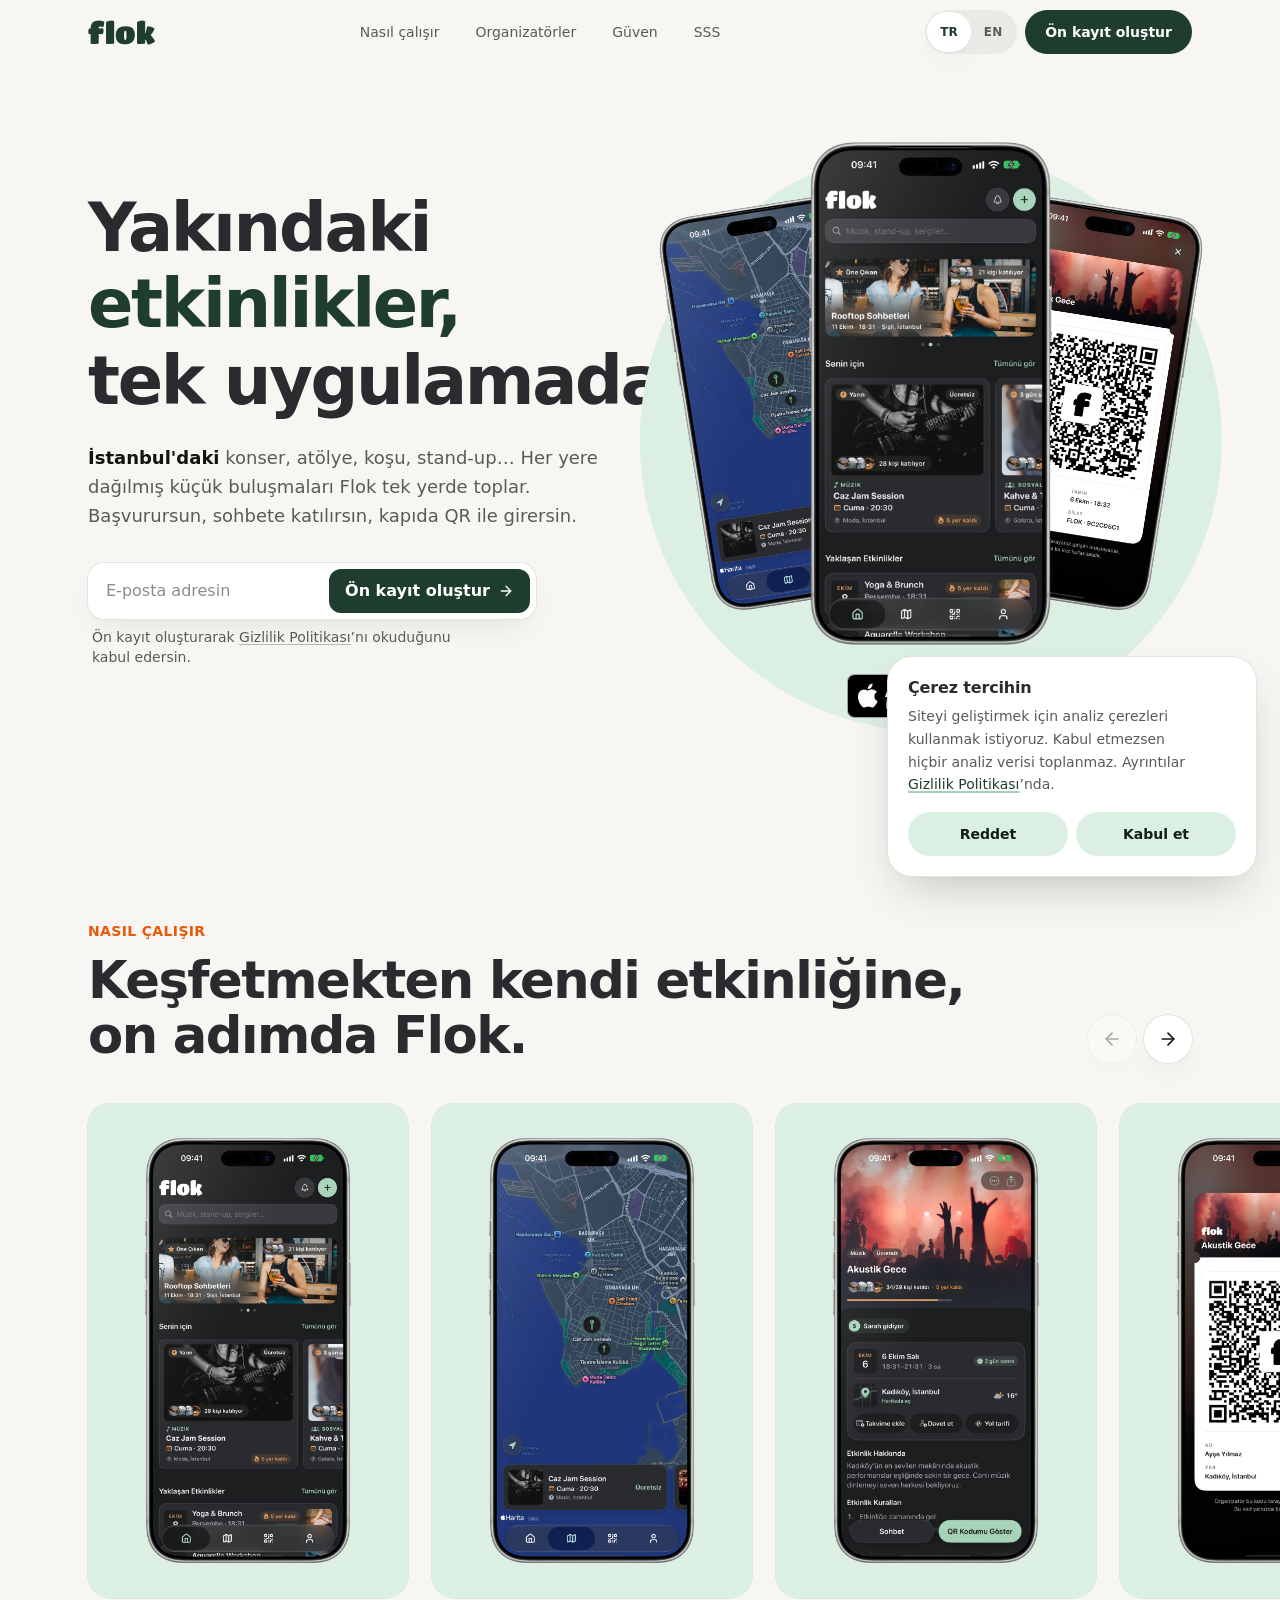
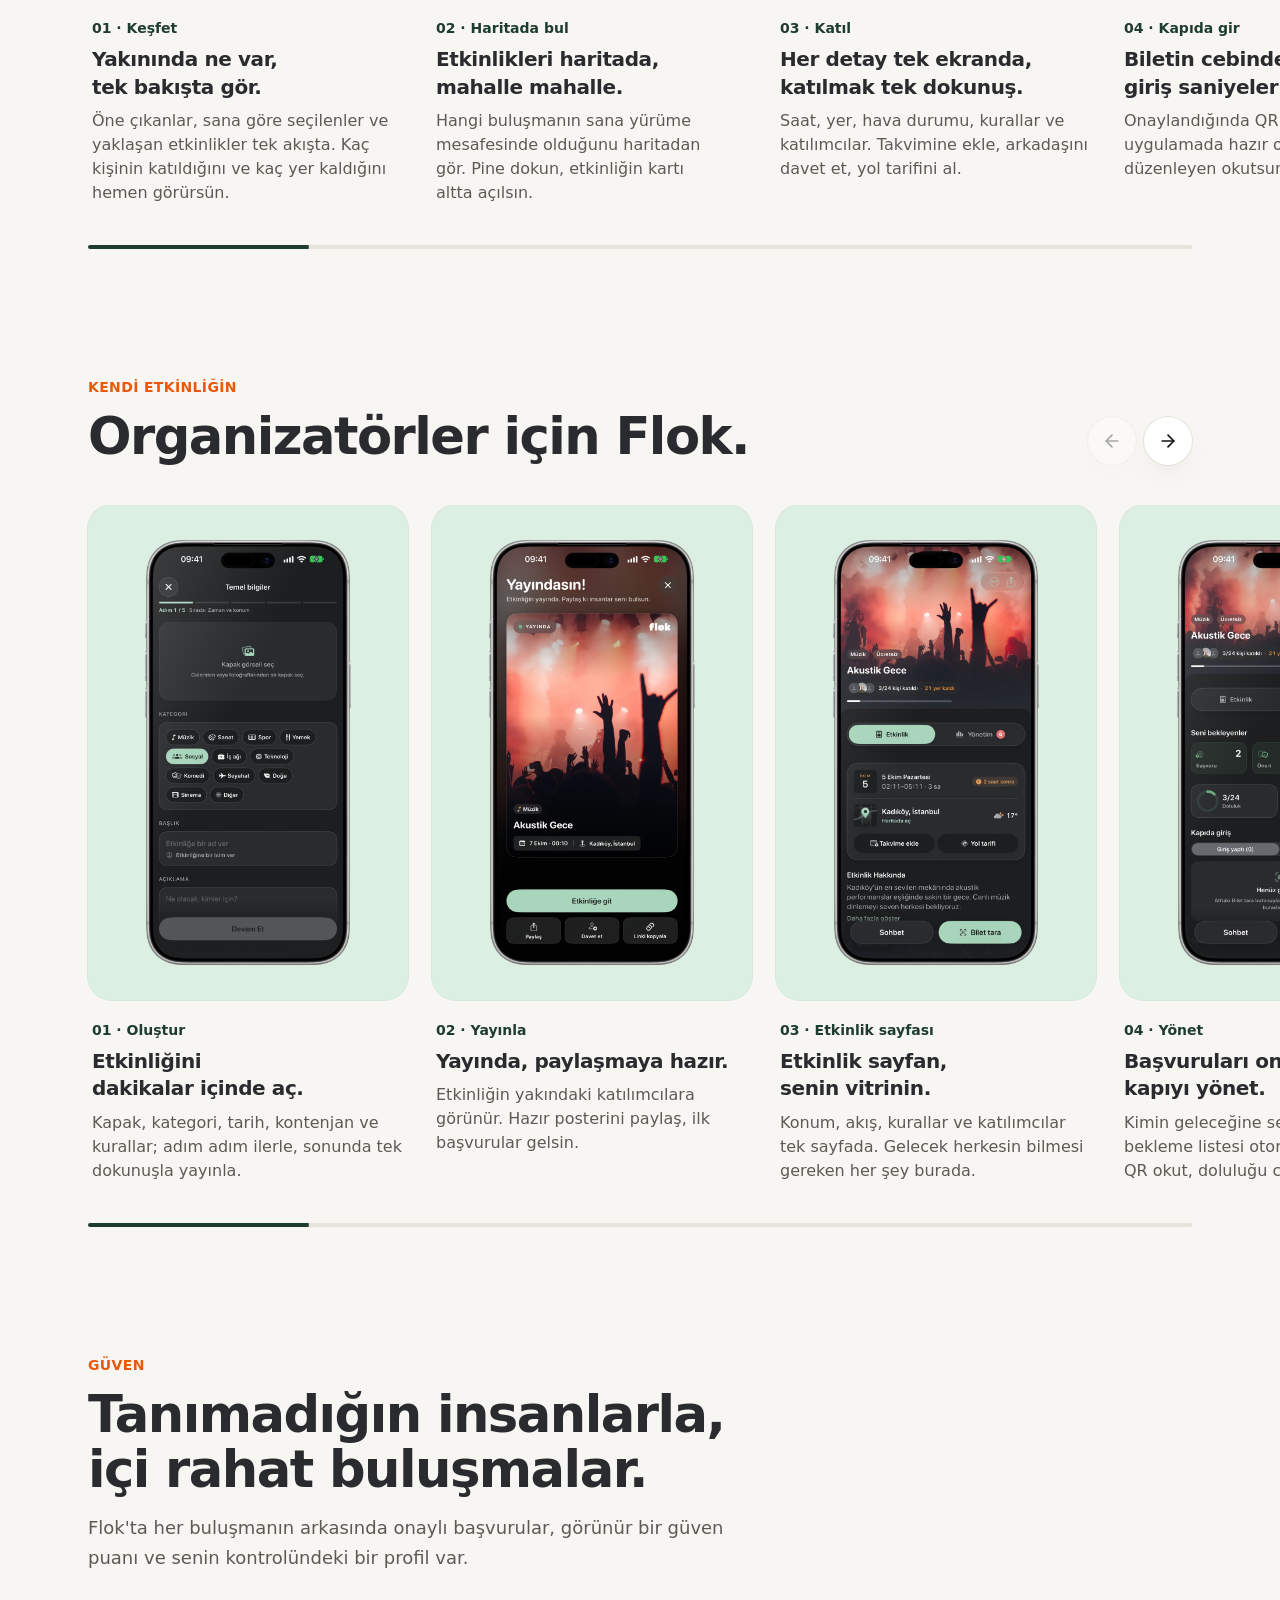
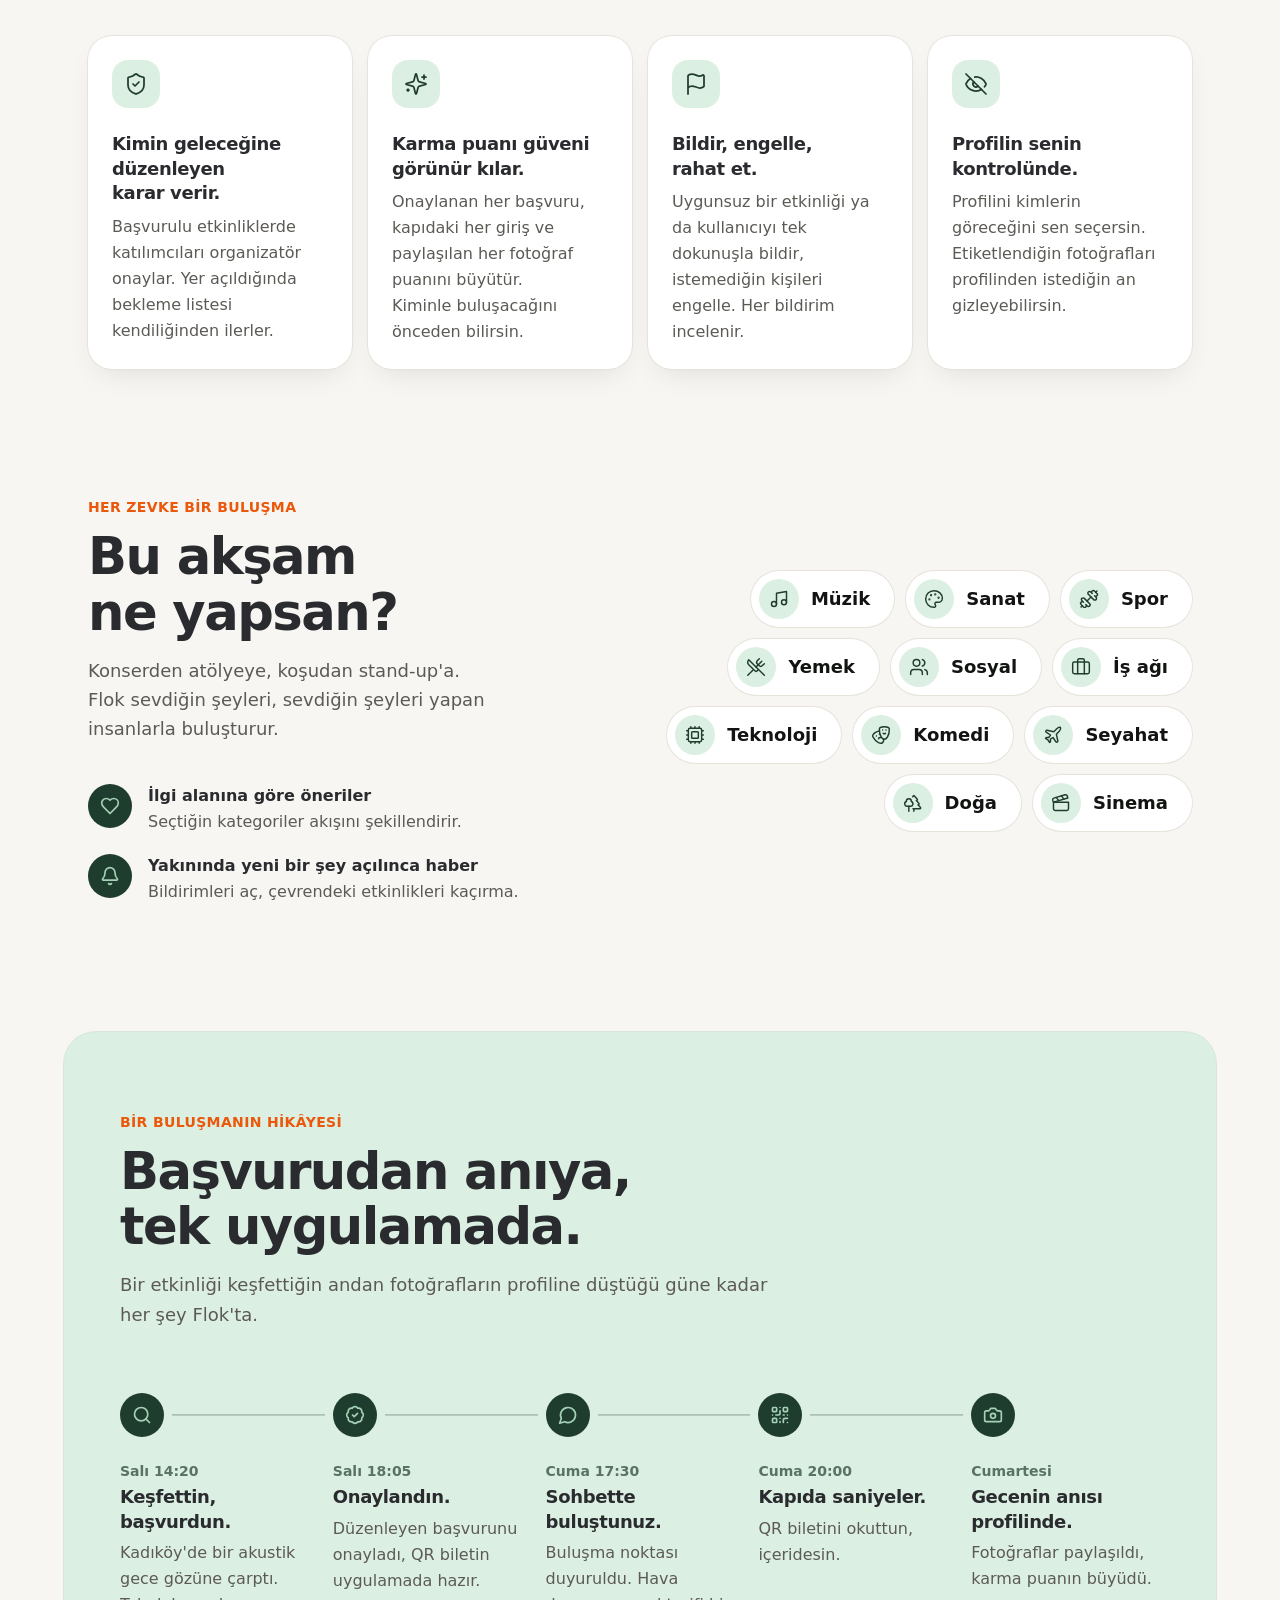
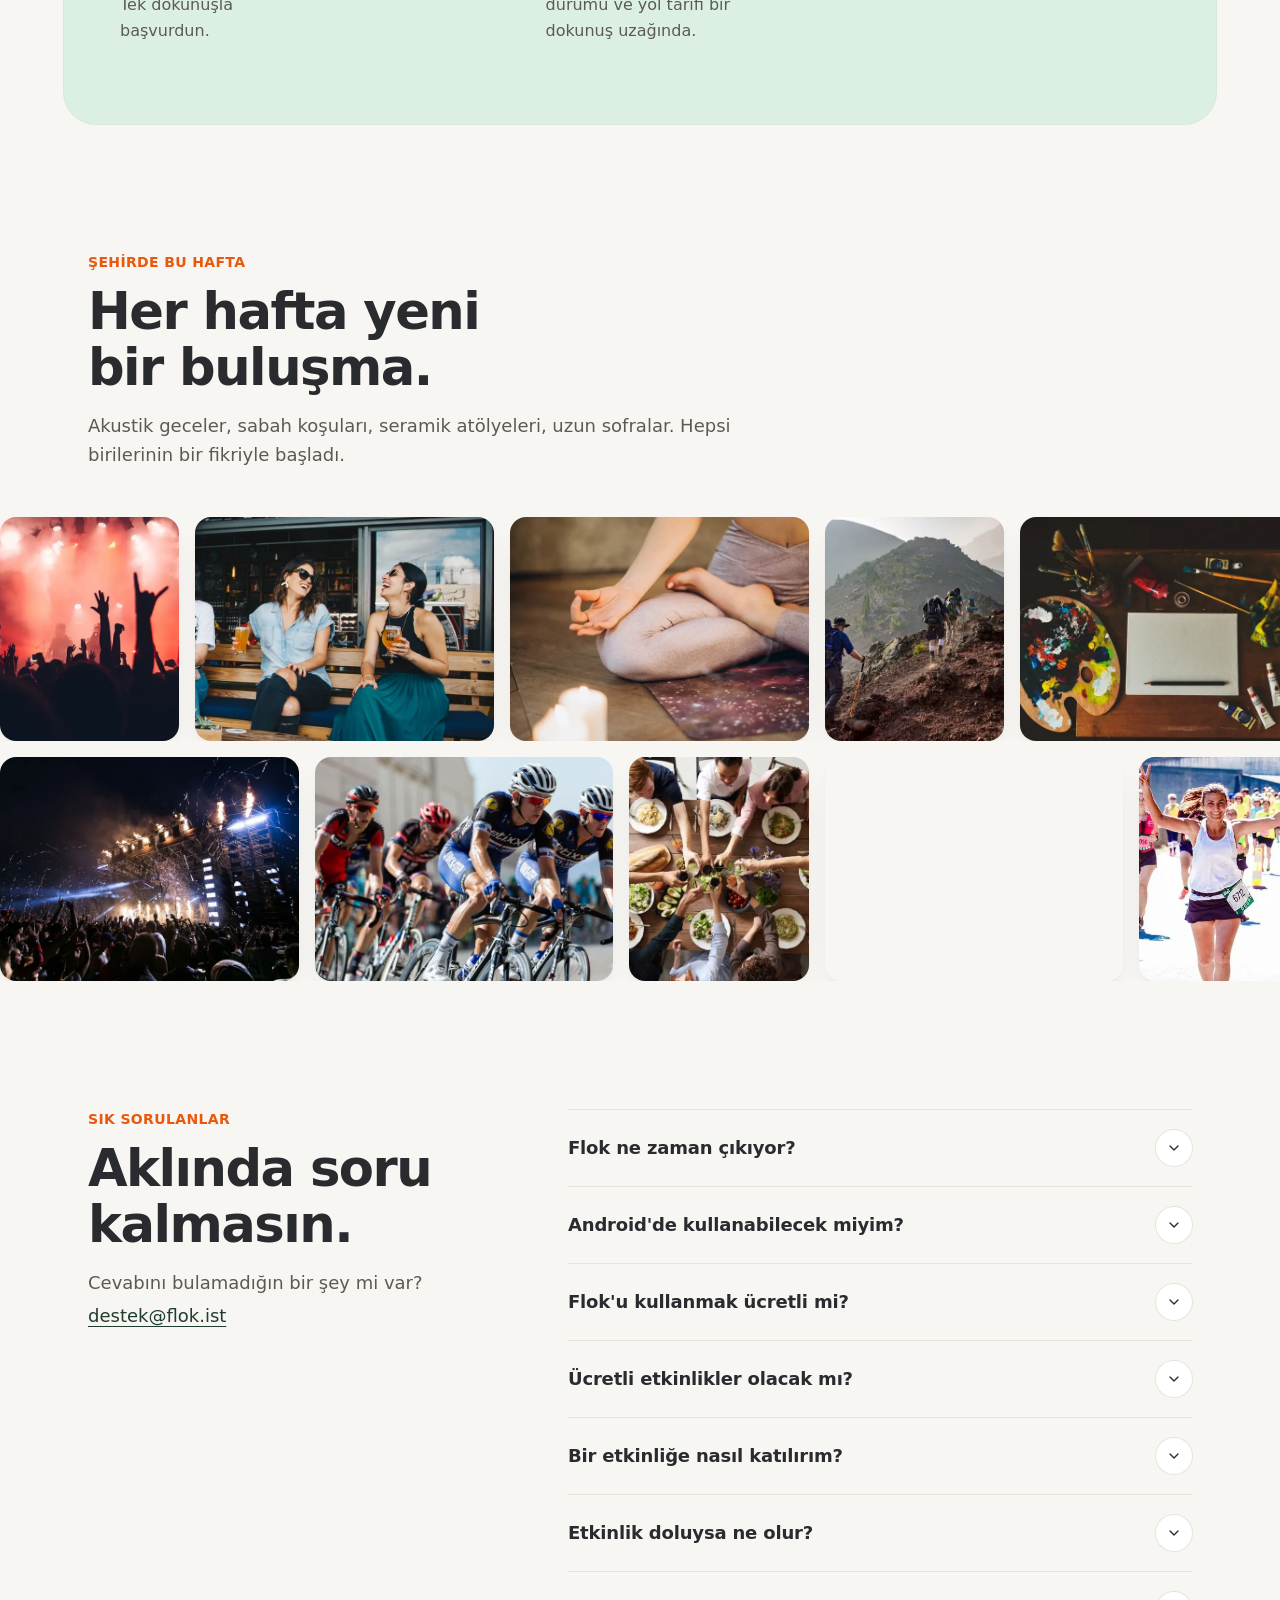
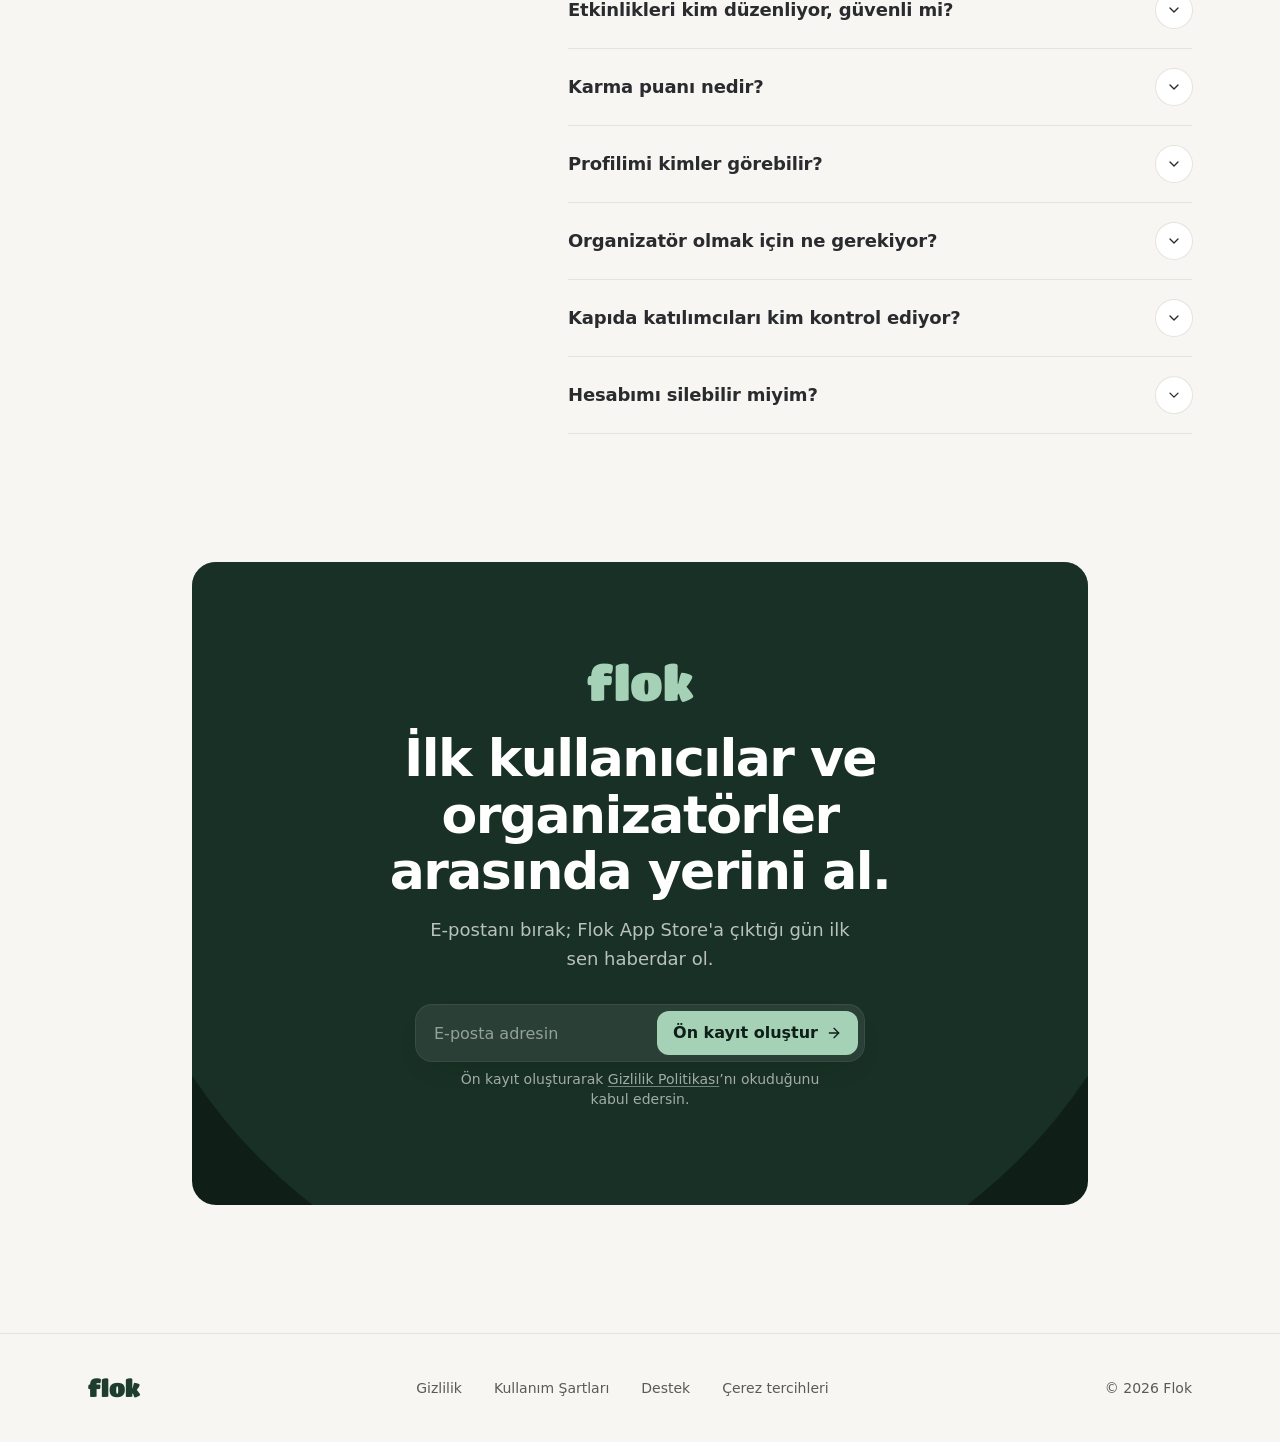
==== commit 7b27d3c4: "Publish: small-meetups hero lead + meta, Istanbul link previews (Flok PR #146) Built from Flok launc" ====
--- a/index.html
+++ b/index.html
@@ -1 +1 @@
-<!DOCTYPE html><!--g5rgI3YTuVkwv_oUQ_QOE--><html lang="tr" class="__variable_50549f"><head><meta charSet="utf-8"/><meta name="viewport" content="width=device-width, initial-scale=1"/><link rel="preload" href="/_next/static/media/bf5c1c0baed5368c-s.p.ttf" as="font" crossorigin="" type="font/ttf"/><link rel="preload" as="image" href="/images/screens/discover.webp" fetchPriority="high"/><link rel="preload" as="image" href="/images/device/iphone-17-pro-max-silver.webp"/><link rel="preload" as="image" href="/images/badges/app-store-tr.svg"/><link rel="preload" as="image" href="/images/screens/organizer-create.webp" fetchPriority="high"/><link rel="stylesheet" href="/_next/static/css/604f666f35f08611.css" data-precedence="next"/><link rel="preload" as="script" fetchPriority="low" href="/_next/static/chunks/webpack-2978e4bf24f45c64.js"/><script src="/_next/static/chunks/4bd1b696-c023c6e3521b1417.js" async=""></script><script src="/_next/static/chunks/255-09fb0d129bb12f51.js" async=""></script><script src="/_next/static/chunks/main-app-cf16a5efce6e337d.js" async=""></script><script src="/_next/static/chunks/367-c026583a213e7297.js" async=""></script><script src="/_next/static/chunks/335-5487a4f51c328cde.js" async=""></script><script src="/_next/static/chunks/app/(tr)/layout-c89b4b964a97eba8.js" async=""></script><script src="/_next/static/chunks/14-3f31246df80dedd1.js" async=""></script><script src="/_next/static/chunks/263-260d084ca72610d8.js" async=""></script><script src="/_next/static/chunks/21-dc6bb7db5dd7063b.js" async=""></script><script src="/_next/static/chunks/app/(tr)/page-d3ff411e7b9758ea.js" async=""></script><meta name="next-size-adjust" content=""/><meta name="theme-color" content="#f7f6f2"/><title>Flok · Yakındaki etkinlikler, tek uygulamada</title><meta name="description" content="Flok yakınındaki konser, brunch, koşu ve buluşmaları gösterir. Başvur, sohbete katıl, kapıda QR ile gir. Ön kayıt açık."/><link rel="canonical" href="https://flok.ist/"/><link rel="alternate" hrefLang="tr" href="https://flok.ist/"/><link rel="alternate" hrefLang="en" href="https://flok.ist/en/"/><link rel="alternate" hrefLang="x-default" href="https://flok.ist/"/><meta property="og:title" content="Flok · Yakındaki etkinlikler, tek uygulamada"/><meta property="og:description" content="Keşfet, katıl, sohbet et, kapıda QR ile gir. Ön kayıt açık."/><meta property="og:url" content="https://flok.ist/"/><meta property="og:site_name" content="Flok"/><meta property="og:locale" content="tr_TR"/><meta property="og:image" content="https://flok.ist/images/og-home.jpg"/><meta property="og:image:width" content="1200"/><meta property="og:image:height" content="630"/><meta property="og:image:alt" content="Flok: Yakındaki etkinlikler, tek uygulamada."/><meta property="og:locale:alternate" content="en_US"/><meta property="og:type" content="website"/><meta name="twitter:card" content="summary_large_image"/><meta name="twitter:title" content="Flok · Yakındaki etkinlikler, tek uygulamada"/><meta name="twitter:description" content="Keşfet, katıl, sohbet et, kapıda QR ile gir. Ön kayıt açık."/><meta name="twitter:image" content="https://flok.ist/images/og-home.jpg"/><meta name="twitter:image:width" content="1200"/><meta name="twitter:image:height" content="630"/><meta name="twitter:image:alt" content="Flok: Yakındaki etkinlikler, tek uygulamada."/><link rel="icon" href="/favicon.ico" type="image/x-icon" sizes="16x16"/><link rel="icon" href="/icon.png?3fd3f044d276ce29" type="image/png" sizes="512x512"/><link rel="apple-touch-icon" href="/apple-icon.png?17398823839cbad2" type="image/png" sizes="180x180"/><noscript><style>[style*="opacity:0"]{opacity:1!important;filter:none!important;transform:none!important}</style></noscript><script src="/_next/static/chunks/polyfills-42372ed130431b0a.js" noModule=""></script></head><body><div hidden=""><!--$--><!--/$--></div><header class="sticky top-0 z-50 transition-[background-color,box-shadow,backdrop-filter] duration-300 bg-transparent"><div class="mx-auto flex h-16 max-w-6xl items-center justify-between gap-3 px-6"><a aria-label="Flok ana sayfa" class="font-logo text-3xl leading-none text-forest" href="/">flok</a><nav aria-label="Menü" class="hidden items-center gap-1 lg:flex"><a data-ph-event="cta_clicked" data-ph-props="{&quot;button&quot;:&quot;header_nav&quot;,&quot;section&quot;:&quot;header&quot;,&quot;target&quot;:&quot;how_it_works&quot;}" class="inline-flex min-h-11 items-center rounded-full px-4 text-sm font-medium text-mute transition-colors hover:bg-ink/5 hover:text-ink" href="/#nasil">Nasıl çalışır</a><a data-ph-event="cta_clicked" data-ph-props="{&quot;button&quot;:&quot;header_nav&quot;,&quot;section&quot;:&quot;header&quot;,&quot;target&quot;:&quot;organizers&quot;}" class="inline-flex min-h-11 items-center rounded-full px-4 text-sm font-medium text-mute transition-colors hover:bg-ink/5 hover:text-ink" href="/#organizatorler">Organizatörler</a><a data-ph-event="cta_clicked" data-ph-props="{&quot;button&quot;:&quot;header_nav&quot;,&quot;section&quot;:&quot;header&quot;,&quot;target&quot;:&quot;trust&quot;}" class="inline-flex min-h-11 items-center rounded-full px-4 text-sm font-medium text-mute transition-colors hover:bg-ink/5 hover:text-ink" href="/#guven">Güven</a><a data-ph-event="cta_clicked" data-ph-props="{&quot;button&quot;:&quot;header_nav&quot;,&quot;section&quot;:&quot;header&quot;,&quot;target&quot;:&quot;faq&quot;}" class="inline-flex min-h-11 items-center rounded-full px-4 text-sm font-medium text-mute transition-colors hover:bg-ink/5 hover:text-ink" href="/#sss">SSS</a></nav><div class="flex items-center gap-2"><nav aria-label="Dil" class="flex rounded-full bg-ink/5 p-0.5"><span lang="tr" aria-current="true" aria-label="Türkçe" class="grid min-h-10 min-w-11 place-items-center rounded-full px-2.5 font-display text-xs font-bold tracking-wide bg-surface text-forest shadow-soft">TR</span><a lang="en" hrefLang="en" data-ph-event="language_switched" data-ph-props="{&quot;from&quot;:&quot;tr&quot;,&quot;to&quot;:&quot;en&quot;}" aria-label="English" class="grid min-h-10 min-w-11 place-items-center rounded-full px-2.5 font-display text-xs font-bold tracking-wide text-mute transition-colors hover:text-ink" href="/en/">EN</a></nav><a data-ph-event="cta_clicked" data-ph-props="{&quot;button&quot;:&quot;header_waitlist&quot;,&quot;section&quot;:&quot;header&quot;,&quot;target&quot;:&quot;pre_register&quot;}" class="inline-flex min-h-11 items-center rounded-full bg-forest px-4 font-display text-sm font-semibold whitespace-nowrap text-white transition-[background-color,scale] duration-200 hover:bg-forest-deep active:scale-96 sm:px-5" href="/#on-kayit">Ön kayıt oluştur</a></div></div></header><main id="main"><section id="top" class="relative overflow-x-clip"><div class="mx-auto grid max-w-6xl grid-cols-1 items-center gap-12 px-6 pt-8 pb-8 lg:grid-cols-[1.05fr_1fr] lg:gap-8 lg:pt-16 lg:pb-16"><div class="@container flex flex-col items-center text-center lg:items-start lg:text-left"><h1 style="animation-delay:0.05s" class="animate-rise text-[min(clamp(2.5rem,5.6vw,4.5rem),100cqi/8.2)] leading-[1.14] font-extrabold tracking-[-0.035em]"><span class="sr-only">Yakındaki insanlar ve etkinlikler, tek uygulamada.</span><span aria-hidden="true" class="whitespace-nowrap"><span class="block">Yakındaki</span><span class="relative grid justify-items-center text-forest lg:justify-items-start"><span class="invisible col-start-1 row-start-1" aria-hidden="true">insanlar,</span><span class="invisible col-start-1 row-start-1" aria-hidden="true">etkinlikler,</span><span class="invisible col-start-1 row-start-1" aria-hidden="true">koşular,</span><span class="invisible col-start-1 row-start-1" aria-hidden="true">konserler,</span><span class="invisible col-start-1 row-start-1" aria-hidden="true">sofralar,</span><span class="invisible col-start-1 row-start-1" aria-hidden="true">atölyeler,</span><span class="invisible col-start-1 row-start-1" aria-hidden="true">yürüyüşler,</span><span class="invisible col-start-1 row-start-1" aria-hidden="true">stand-up&#x27;lar,</span><span class="invisible col-start-1 row-start-1" aria-hidden="true">sergiler,</span><span class="invisible col-start-1 row-start-1" aria-hidden="true">piknikler,</span><span class="invisible col-start-1 row-start-1" aria-hidden="true">topluluklar,</span><span class="col-start-1 row-start-1" style="opacity:1;filter:blur(0px);transform:none">insanlar,</span></span><span class="block">tek uygulamada.</span></span></h1><p style="animation-delay:0.2s" class="mt-6 max-w-lg animate-rise text-lg leading-relaxed text-mute"><strong class="font-semibold text-ink">İstanbul&#x27;daki</strong> konser, brunch, koşu, stand-up… Flok yakınındaki buluşmaları gösterir. Başvurursun, sohbete katılırsın, kapıda QR ile girersin.</p><div style="animation-delay:0.28s" class="mt-8 w-full max-w-md animate-rise"><div class="w-full max-w-md"><form noValidate=""><div class="flex items-center gap-2 rounded-2xl p-1.5 shadow-soft ring-1 transition-shadow focus-within:ring-2 bg-surface ring-line focus-within:ring-forest"><label for="_R_6hinqivb_" class="sr-only">E-posta adresin</label><input id="_R_6hinqivb_" type="email" required="" autoComplete="email" inputMode="email" placeholder="E-posta adresin" class="h-11 min-w-0 flex-1 bg-transparent px-3 text-base outline-none text-ink placeholder:text-mute/70" name="email"/><input type="text" tabindex="-1" autoComplete="off" aria-hidden="true" class="hidden" name="company"/><button type="submit" class="group inline-flex h-11 shrink-0 items-center gap-2 rounded-xl px-4 font-display font-semibold transition-colors disabled:opacity-70 bg-forest text-white hover:bg-forest-deep" tabindex="0">Ön kayıt oluştur<svg xmlns="http://www.w3.org/2000/svg" width="24" height="24" viewBox="0 0 24 24" fill="none" stroke="currentColor" stroke-width="2" stroke-linecap="round" stroke-linejoin="round" class="lucide lucide-arrow-right size-4 transition-transform group-hover:translate-x-0.5" aria-hidden="true"><path d="M5 12h14"></path><path d="m12 5 7 7-7 7"></path></svg></button></div><p role="status" aria-live="polite" class="mt-2 min-h-5 px-1 text-sm text-mute">Ön kayıt oluşturarak <a class="underline underline-offset-2 transition-colors decoration-mute/40 hover:text-ink" href="/gizlilik/">Gizlilik Politikası</a>’nı okuduğunu kabul edersin.</p></form></div></div></div><div class="mx-auto flex w-full max-w-[520px] flex-col items-center"><div class="relative flex aspect-[1/1.02] w-full items-center justify-center" aria-label="Flok uygulama ekranları"><div aria-hidden="true" class="absolute top-1/2 left-1/2 aspect-square w-[112%] -translate-x-1/2 -translate-y-[42%] rounded-full bg-mint-soft"></div><div class="absolute top-[14%] left-[2%] w-[38%]" style="transform:none"><div class="drop-shadow-[var(--shadow-phone)]" style="opacity:0;transform:translateX(55%) translateY(60px) scale(0.94)"><div class="relative inline-block w-full align-middle leading-none" style="aspect-ratio:1470/3000"><div class="absolute z-0 overflow-hidden bg-graphite" style="left:4.557823129251701%;top:1.9333333333333333%;width:90.88435374149661%;height:96.13333333333334%;border-radius:13.323353293413174% / 6.171983356449376%"><img src="/images/screens/map.webp" alt="Harita ekranı: Kadıköy&#x27;deki etkinlik pinleri" width="660" height="1434" decoding="async" loading="lazy" fetchPriority="auto" class="block size-full object-cover object-top"/><div aria-hidden="true" class="pointer-events-none absolute inset-0 bg-[linear-gradient(115deg,rgb(255_255_255/0.14)_0%,rgb(255_255_255/0.04)_28%,transparent_42%)]"></div></div><img src="/images/device/iphone-17-pro-max-silver.webp" alt="" aria-hidden="true" width="735" height="1500" decoding="async" loading="lazy" draggable="false" class="pointer-events-none absolute inset-0 z-10 size-full select-none"/></div></div></div><div class="absolute top-[14%] right-[2%] w-[38%]" style="transform:none"><div class="drop-shadow-[var(--shadow-phone)]" style="opacity:0;transform:translateX(-55%) translateY(60px) scale(0.94)"><div class="relative inline-block w-full align-middle leading-none" style="aspect-ratio:1470/3000"><div class="absolute z-0 overflow-hidden bg-graphite" style="left:4.557823129251701%;top:1.9333333333333333%;width:90.88435374149661%;height:96.13333333333334%;border-radius:13.323353293413174% / 6.171983356449376%"><img src="/images/screens/qr.webp" alt="QR bilet ekranı: Akustik Gece bileti" width="660" height="1434" decoding="async" loading="lazy" fetchPriority="auto" class="block size-full object-cover object-top"/><div aria-hidden="true" class="pointer-events-none absolute inset-0 bg-[linear-gradient(115deg,rgb(255_255_255/0.14)_0%,rgb(255_255_255/0.04)_28%,transparent_42%)]"></div></div><img src="/images/device/iphone-17-pro-max-silver.webp" alt="" aria-hidden="true" width="735" height="1500" decoding="async" loading="lazy" draggable="false" class="pointer-events-none absolute inset-0 z-10 size-full select-none"/></div></div></div><div class="relative z-10 w-[48%]" style="transform:none"><div class="drop-shadow-[var(--shadow-phone)]" style="opacity:0;transform:translateY(90px) scale(0.9)"><div class="relative inline-block w-full align-middle leading-none" style="aspect-ratio:1470/3000"><div class="absolute z-0 overflow-hidden bg-graphite" style="left:4.557823129251701%;top:1.9333333333333333%;width:90.88435374149661%;height:96.13333333333334%;border-radius:13.323353293413174% / 6.171983356449376%"><img src="/images/screens/discover.webp" alt="Keşfet ekranı: öne çıkan ve yaklaşan etkinlikler" width="660" height="1434" decoding="async" loading="eager" fetchPriority="high" class="block size-full object-cover object-top"/><div aria-hidden="true" class="pointer-events-none absolute inset-0 bg-[linear-gradient(115deg,rgb(255_255_255/0.14)_0%,rgb(255_255_255/0.04)_28%,transparent_42%)]"></div></div><img src="/images/device/iphone-17-pro-max-silver.webp" alt="" aria-hidden="true" width="735" height="1500" decoding="async" loading="eager" draggable="false" class="pointer-events-none absolute inset-0 z-10 size-full select-none"/></div></div></div></div><img src="/images/badges/app-store-tr.svg" alt="App Store&#x27;dan indirin" width="151.29" height="40" decoding="async" draggable="false" style="animation-delay:0.5s" class="relative z-10 mt-4 mb-[2%] h-11 w-auto animate-rise select-none"/></div></div></section><section id="nasil" class="pt-24 lg:pt-32"><div class="mx-auto flex max-w-6xl flex-col gap-6 px-6 sm:flex-row sm:items-end sm:justify-between"><div style="opacity:0;filter:blur(6px);transform:translateY(12px)"><p class="font-display text-sm font-bold tracking-wide text-flame uppercase">Nasıl çalışır</p><h2 class="mt-3 text-[clamp(2rem,4vw,3.25rem)] leading-[1.08] font-bold tracking-[-0.03em]">Keşfetmekten kendi etkinliğine,<br class="hidden sm:block"/> <!-- -->on adımda Flok.</h2></div><div class="hidden gap-2 sm:flex"><button type="button" aria-label="Önceki ekran" disabled="" class="grid size-12 place-items-center rounded-full bg-surface text-ink shadow-soft ring-1 ring-line transition-[opacity,background-color] hover:bg-mint-soft disabled:pointer-events-none disabled:opacity-35" tabindex="0"><svg xmlns="http://www.w3.org/2000/svg" width="24" height="24" viewBox="0 0 24 24" fill="none" stroke="currentColor" stroke-width="2" stroke-linecap="round" stroke-linejoin="round" class="lucide lucide-arrow-left size-5" aria-hidden="true"><path d="m12 19-7-7 7-7"></path><path d="M19 12H5"></path></svg></button><button type="button" aria-label="Sonraki ekran" class="grid size-12 place-items-center rounded-full bg-surface text-ink shadow-soft ring-1 ring-line transition-[opacity,background-color] hover:bg-mint-soft disabled:pointer-events-none disabled:opacity-35" tabindex="0"><svg xmlns="http://www.w3.org/2000/svg" width="24" height="24" viewBox="0 0 24 24" fill="none" stroke="currentColor" stroke-width="2" stroke-linecap="round" stroke-linejoin="round" class="lucide lucide-arrow-right size-5" aria-hidden="true"><path d="M5 12h14"></path><path d="m12 5 7 7-7 7"></path></svg></button></div></div><div role="region" aria-label="Flok ekranları, yatay kaydır" tabindex="0" style="padding-inline:max(1.5rem, calc((100% - 72rem) / 2 + 1.5rem));scroll-padding-inline:max(1.5rem, calc((100% - 72rem) / 2 + 1.5rem))" class="mt-10 flex gap-4 overflow-x-auto overscroll-x-contain pb-4 outline-none [scrollbar-width:none] sm:gap-6 [&amp;::-webkit-scrollbar]:hidden snap-x snap-mandatory sm:cursor-grab"><article data-card="true" class="group w-[min(78vw,320px)] shrink-0 snap-start"><div style="opacity:0;filter:blur(6px);transform:translateY(12px)"><div class="rounded-3xl bg-mint-soft px-[17%] py-8 ring-1 ring-mint/40"><div class="drop-shadow-[var(--shadow-phone)] transition-transform duration-500 ease-[cubic-bezier(0.22,1,0.36,1)] group-hover:-translate-y-2"><div class="relative inline-block w-full align-middle leading-none" style="aspect-ratio:1470/3000"><div class="absolute z-0 overflow-hidden bg-graphite" style="left:4.557823129251701%;top:1.9333333333333333%;width:90.88435374149661%;height:96.13333333333334%;border-radius:13.323353293413174% / 6.171983356449376%"><img src="/images/screens/discover.webp" alt="Keşfet ekranı: öne çıkan ve yaklaşan etkinlikler" width="660" height="1434" decoding="async" loading="eager" fetchPriority="high" class="block size-full object-cover object-top"/><div aria-hidden="true" class="pointer-events-none absolute inset-0 bg-[linear-gradient(115deg,rgb(255_255_255/0.14)_0%,rgb(255_255_255/0.04)_28%,transparent_42%)]"></div></div><img src="/images/device/iphone-17-pro-max-silver.webp" alt="" aria-hidden="true" width="735" height="1500" decoding="async" loading="eager" draggable="false" class="pointer-events-none absolute inset-0 z-10 size-full select-none"/></div></div></div><div class="px-1 pt-5"><p class="font-display text-sm font-bold text-forest">01<!-- --> · <!-- -->Keşfet</p><h3 class="mt-2 text-xl leading-snug font-bold tracking-[-0.02em]">Yakınında ne var, tek bakışta gör.</h3><p class="mt-2 text-mute">Öne çıkanlar, sana göre seçilenler ve yaklaşan etkinlikler tek akışta. Kaç kişinin katıldığını ve kaç yer kaldığını hemen görürsün.</p></div></div></article><article data-card="true" class="group w-[min(78vw,320px)] shrink-0 snap-start"><div style="opacity:0;filter:blur(6px);transform:translateY(12px)"><div class="rounded-3xl bg-mint-soft px-[17%] py-8 ring-1 ring-mint/40"><div class="drop-shadow-[var(--shadow-phone)] transition-transform duration-500 ease-[cubic-bezier(0.22,1,0.36,1)] group-hover:-translate-y-2"><div class="relative inline-block w-full align-middle leading-none" style="aspect-ratio:1470/3000"><div class="absolute z-0 overflow-hidden bg-graphite" style="left:4.557823129251701%;top:1.9333333333333333%;width:90.88435374149661%;height:96.13333333333334%;border-radius:13.323353293413174% / 6.171983356449376%"><img src="/images/screens/map.webp" alt="Harita ekranı: Kadıköy&#x27;deki etkinlik pinleri" width="660" height="1434" decoding="async" loading="lazy" fetchPriority="auto" class="block size-full object-cover object-top"/><div aria-hidden="true" class="pointer-events-none absolute inset-0 bg-[linear-gradient(115deg,rgb(255_255_255/0.14)_0%,rgb(255_255_255/0.04)_28%,transparent_42%)]"></div></div><img src="/images/device/iphone-17-pro-max-silver.webp" alt="" aria-hidden="true" width="735" height="1500" decoding="async" loading="lazy" draggable="false" class="pointer-events-none absolute inset-0 z-10 size-full select-none"/></div></div></div><div class="px-1 pt-5"><p class="font-display text-sm font-bold text-forest">02<!-- --> · <!-- -->Haritada bul</p><h3 class="mt-2 text-xl leading-snug font-bold tracking-[-0.02em]">Etkinlikleri haritada, mahalle mahalle.</h3><p class="mt-2 text-mute">Hangi buluşmanın sana yürüme mesafesinde olduğunu haritadan gör. Pine dokun, etkinliğin kartı altta açılsın.</p></div></div></article><article data-card="true" class="group w-[min(78vw,320px)] shrink-0 snap-start"><div style="opacity:0;filter:blur(6px);transform:translateY(12px)"><div class="rounded-3xl bg-mint-soft px-[17%] py-8 ring-1 ring-mint/40"><div class="drop-shadow-[var(--shadow-phone)] transition-transform duration-500 ease-[cubic-bezier(0.22,1,0.36,1)] group-hover:-translate-y-2"><div class="relative inline-block w-full align-middle leading-none" style="aspect-ratio:1470/3000"><div class="absolute z-0 overflow-hidden bg-graphite" style="left:4.557823129251701%;top:1.9333333333333333%;width:90.88435374149661%;height:96.13333333333334%;border-radius:13.323353293413174% / 6.171983356449376%"><img src="/images/screens/detail.webp" alt="Etkinlik detay ekranı: Akustik Gece" width="660" height="1434" decoding="async" loading="lazy" fetchPriority="auto" class="block size-full object-cover object-top"/><div aria-hidden="true" class="pointer-events-none absolute inset-0 bg-[linear-gradient(115deg,rgb(255_255_255/0.14)_0%,rgb(255_255_255/0.04)_28%,transparent_42%)]"></div></div><img src="/images/device/iphone-17-pro-max-silver.webp" alt="" aria-hidden="true" width="735" height="1500" decoding="async" loading="lazy" draggable="false" class="pointer-events-none absolute inset-0 z-10 size-full select-none"/></div></div></div><div class="px-1 pt-5"><p class="font-display text-sm font-bold text-forest">03<!-- --> · <!-- -->Katıl</p><h3 class="mt-2 text-xl leading-snug font-bold tracking-[-0.02em]">Her detay tek ekranda, katılmak tek dokunuş.</h3><p class="mt-2 text-mute">Saat, yer, hava durumu, kurallar ve katılımcılar. Takvimine ekle, arkadaşını davet et, yol tarifini al.</p></div></div></article><article data-card="true" class="group w-[min(78vw,320px)] shrink-0 snap-start"><div style="opacity:0;filter:blur(6px);transform:translateY(12px)"><div class="rounded-3xl bg-mint-soft px-[17%] py-8 ring-1 ring-mint/40"><div class="drop-shadow-[var(--shadow-phone)] transition-transform duration-500 ease-[cubic-bezier(0.22,1,0.36,1)] group-hover:-translate-y-2"><div class="relative inline-block w-full align-middle leading-none" style="aspect-ratio:1470/3000"><div class="absolute z-0 overflow-hidden bg-graphite" style="left:4.557823129251701%;top:1.9333333333333333%;width:90.88435374149661%;height:96.13333333333334%;border-radius:13.323353293413174% / 6.171983356449376%"><img src="/images/screens/qr.webp" alt="QR bilet ekranı: Akustik Gece bileti" width="660" height="1434" decoding="async" loading="lazy" fetchPriority="auto" class="block size-full object-cover object-top"/><div aria-hidden="true" class="pointer-events-none absolute inset-0 bg-[linear-gradient(115deg,rgb(255_255_255/0.14)_0%,rgb(255_255_255/0.04)_28%,transparent_42%)]"></div></div><img src="/images/device/iphone-17-pro-max-silver.webp" alt="" aria-hidden="true" width="735" height="1500" decoding="async" loading="lazy" draggable="false" class="pointer-events-none absolute inset-0 z-10 size-full select-none"/></div></div></div><div class="px-1 pt-5"><p class="font-display text-sm font-bold text-forest">04<!-- --> · <!-- -->Kapıda gir</p><h3 class="mt-2 text-xl leading-snug font-bold tracking-[-0.02em]">Biletin cebinde, giriş saniyeler sürer.</h3><p class="mt-2 text-mute">Onaylandığında QR biletin uygulamada hazır olur. Kapıda göster, düzenleyen okutsun, içeridesin.</p></div></div></article><article data-card="true" class="group w-[min(78vw,320px)] shrink-0 snap-start"><div style="opacity:0;filter:blur(6px);transform:translateY(12px)"><div class="rounded-3xl bg-mint-soft px-[17%] py-8 ring-1 ring-mint/40"><div class="drop-shadow-[var(--shadow-phone)] transition-transform duration-500 ease-[cubic-bezier(0.22,1,0.36,1)] group-hover:-translate-y-2"><div class="relative inline-block w-full align-middle leading-none" style="aspect-ratio:1470/3000"><div class="absolute z-0 overflow-hidden bg-graphite" style="left:4.557823129251701%;top:1.9333333333333333%;width:90.88435374149661%;height:96.13333333333334%;border-radius:13.323353293413174% / 6.171983356449376%"><img src="/images/screens/chat.webp" alt="Etkinlik sohbeti ekranı" width="660" height="1434" decoding="async" loading="lazy" fetchPriority="auto" class="block size-full object-cover object-top"/><div aria-hidden="true" class="pointer-events-none absolute inset-0 bg-[linear-gradient(115deg,rgb(255_255_255/0.14)_0%,rgb(255_255_255/0.04)_28%,transparent_42%)]"></div></div><img src="/images/device/iphone-17-pro-max-silver.webp" alt="" aria-hidden="true" width="735" height="1500" decoding="async" loading="lazy" draggable="false" class="pointer-events-none absolute inset-0 z-10 size-full select-none"/></div></div></div><div class="px-1 pt-5"><p class="font-display text-sm font-bold text-forest">05<!-- --> · <!-- -->Sohbet</p><h3 class="mt-2 text-xl leading-snug font-bold tracking-[-0.02em]">Katılımcılarla tek yerde konuş.</h3><p class="mt-2 text-mute">Her etkinliğin kendi sohbeti var. Düzenleyen duyuru paylaşır, katılımcılar nerede buluşacağını konuşur.</p></div></div></article><article data-card="true" class="group w-[min(78vw,320px)] shrink-0 snap-start"><div style="opacity:0;filter:blur(6px);transform:translateY(12px)"><div class="rounded-3xl bg-mint-soft px-[17%] py-8 ring-1 ring-mint/40"><div class="drop-shadow-[var(--shadow-phone)] transition-transform duration-500 ease-[cubic-bezier(0.22,1,0.36,1)] group-hover:-translate-y-2"><div class="relative inline-block w-full align-middle leading-none" style="aspect-ratio:1470/3000"><div class="absolute z-0 overflow-hidden bg-graphite" style="left:4.557823129251701%;top:1.9333333333333333%;width:90.88435374149661%;height:96.13333333333334%;border-radius:13.323353293413174% / 6.171983356449376%"><img src="/images/screens/profile.webp" alt="Profil ekranı: karma puanı ve etkinlik anıları" width="660" height="1434" decoding="async" loading="lazy" fetchPriority="auto" class="block size-full object-cover object-top"/><div aria-hidden="true" class="pointer-events-none absolute inset-0 bg-[linear-gradient(115deg,rgb(255_255_255/0.14)_0%,rgb(255_255_255/0.04)_28%,transparent_42%)]"></div></div><img src="/images/device/iphone-17-pro-max-silver.webp" alt="" aria-hidden="true" width="735" height="1500" decoding="async" loading="lazy" draggable="false" class="pointer-events-none absolute inset-0 z-10 size-full select-none"/></div></div></div><div class="px-1 pt-5"><p class="font-display text-sm font-bold text-forest">06<!-- --> · <!-- -->Anılar</p><h3 class="mt-2 text-xl leading-snug font-bold tracking-[-0.02em]">Her buluşma profilinde bir anı.</h3><p class="mt-2 text-mute">Etkinlikten sonra fotoğrafları ekle. Katılanlar görür, beğenir; her katılımla karma puanın büyür.</p></div></div></article><article data-card="true" class="group w-[min(78vw,320px)] shrink-0 snap-start"><div style="opacity:0;filter:blur(6px);transform:translateY(12px)"><div class="rounded-3xl bg-mint-soft px-[17%] py-8 ring-1 ring-mint/40"><div class="drop-shadow-[var(--shadow-phone)] transition-transform duration-500 ease-[cubic-bezier(0.22,1,0.36,1)] group-hover:-translate-y-2"><div class="relative inline-block w-full align-middle leading-none" style="aspect-ratio:1470/3000"><div class="absolute z-0 overflow-hidden bg-graphite" style="left:4.557823129251701%;top:1.9333333333333333%;width:90.88435374149661%;height:96.13333333333334%;border-radius:13.323353293413174% / 6.171983356449376%"><img src="/images/screens/organizer.webp" alt="Düzenleyen paneli: başvurular, doluluk ve kapıda giriş" width="660" height="1434" decoding="async" loading="lazy" fetchPriority="auto" class="block size-full object-cover object-top"/><div aria-hidden="true" class="pointer-events-none absolute inset-0 bg-[linear-gradient(115deg,rgb(255_255_255/0.14)_0%,rgb(255_255_255/0.04)_28%,transparent_42%)]"></div></div><img src="/images/device/iphone-17-pro-max-silver.webp" alt="" aria-hidden="true" width="735" height="1500" decoding="async" loading="lazy" draggable="false" class="pointer-events-none absolute inset-0 z-10 size-full select-none"/></div></div></div><div class="px-1 pt-5"><p class="font-display text-sm font-bold text-forest">07<!-- --> · <!-- -->Düzenle</p><h3 class="mt-2 text-xl leading-snug font-bold tracking-[-0.02em]">Sıra sende: kendi etkinliğini aç.</h3><p class="mt-2 text-mute">Yer, saat, kontenjan ve kuralları gir, yayınla. Başvuruları onayla, kapıda biletleri tara, doluluğu tek panelden izle.</p></div></div></article><article data-card="true" class="group w-[min(78vw,320px)] shrink-0 snap-start"><div style="opacity:0;filter:blur(6px);transform:translateY(12px)"><div class="rounded-3xl bg-mint-soft px-[17%] py-8 ring-1 ring-mint/40"><div class="drop-shadow-[var(--shadow-phone)] transition-transform duration-500 ease-[cubic-bezier(0.22,1,0.36,1)] group-hover:-translate-y-2"><div class="relative inline-block w-full align-middle leading-none" style="aspect-ratio:1470/3000"><div class="absolute z-0 overflow-hidden bg-graphite" style="left:4.557823129251701%;top:1.9333333333333333%;width:90.88435374149661%;height:96.13333333333334%;border-radius:13.323353293413174% / 6.171983356449376%"><img src="/images/screens/my-events.webp" alt="Etkinliklerim ekranı: sıradaki etkinlik ve bu haftaki planlar" width="660" height="1434" decoding="async" loading="lazy" fetchPriority="auto" class="block size-full object-cover object-top"/><div aria-hidden="true" class="pointer-events-none absolute inset-0 bg-[linear-gradient(115deg,rgb(255_255_255/0.14)_0%,rgb(255_255_255/0.04)_28%,transparent_42%)]"></div></div><img src="/images/device/iphone-17-pro-max-silver.webp" alt="" aria-hidden="true" width="735" height="1500" decoding="async" loading="lazy" draggable="false" class="pointer-events-none absolute inset-0 z-10 size-full select-none"/></div></div></div><div class="px-1 pt-5"><p class="font-display text-sm font-bold text-forest">08<!-- --> · <!-- -->Etkinliklerim</p><h3 class="mt-2 text-xl leading-snug font-bold tracking-[-0.02em]">Planların tek listede.</h3><p class="mt-2 text-mute">Sıradaki etkinliğin en üstte; biletine, sohbetine ve yol tarifine tek dokunuşla ulaş. Katılacakların, oluşturdukların ve geçmişin ayrı sekmelerde.</p></div></div></article><article data-card="true" class="group w-[min(78vw,320px)] shrink-0 snap-start"><div style="opacity:0;filter:blur(6px);transform:translateY(12px)"><div class="rounded-3xl bg-mint-soft px-[17%] py-8 ring-1 ring-mint/40"><div class="drop-shadow-[var(--shadow-phone)] transition-transform duration-500 ease-[cubic-bezier(0.22,1,0.36,1)] group-hover:-translate-y-2"><div class="relative inline-block w-full align-middle leading-none" style="aspect-ratio:1470/3000"><div class="absolute z-0 overflow-hidden bg-graphite" style="left:4.557823129251701%;top:1.9333333333333333%;width:90.88435374149661%;height:96.13333333333334%;border-radius:13.323353293413174% / 6.171983356449376%"><img src="/images/screens/organizer-create.webp" alt="Etkinlik oluşturma ekranı" width="660" height="1434" decoding="async" loading="lazy" fetchPriority="auto" class="block size-full object-cover object-top"/><div aria-hidden="true" class="pointer-events-none absolute inset-0 bg-[linear-gradient(115deg,rgb(255_255_255/0.14)_0%,rgb(255_255_255/0.04)_28%,transparent_42%)]"></div></div><img src="/images/device/iphone-17-pro-max-silver.webp" alt="" aria-hidden="true" width="735" height="1500" decoding="async" loading="lazy" draggable="false" class="pointer-events-none absolute inset-0 z-10 size-full select-none"/></div></div></div><div class="px-1 pt-5"><p class="font-display text-sm font-bold text-forest">09<!-- --> · <!-- -->Oluştur</p><h3 class="mt-2 text-xl leading-snug font-bold tracking-[-0.02em]">Adım adım etkinlik oluştur.</h3><p class="mt-2 text-mute">Kapak, kategori, tarih, kontenjan ve kurallar. Her adım tek ekranda, sonunda tek dokunuşla yayınla.</p></div></div></article><article data-card="true" class="group w-[min(78vw,320px)] shrink-0 snap-start"><div style="opacity:0;filter:blur(6px);transform:translateY(12px)"><div class="rounded-3xl bg-mint-soft px-[17%] py-8 ring-1 ring-mint/40"><div class="drop-shadow-[var(--shadow-phone)] transition-transform duration-500 ease-[cubic-bezier(0.22,1,0.36,1)] group-hover:-translate-y-2"><div class="relative inline-block w-full align-middle leading-none" style="aspect-ratio:1470/3000"><div class="absolute z-0 overflow-hidden bg-graphite" style="left:4.557823129251701%;top:1.9333333333333333%;width:90.88435374149661%;height:96.13333333333334%;border-radius:13.323353293413174% / 6.171983356449376%"><img src="/images/screens/welcome.webp" alt="Hoş geldin ekranı: Apple, Google veya e-posta ile giriş" width="660" height="1434" decoding="async" loading="lazy" fetchPriority="auto" class="block size-full object-cover object-top"/><div aria-hidden="true" class="pointer-events-none absolute inset-0 bg-[linear-gradient(115deg,rgb(255_255_255/0.14)_0%,rgb(255_255_255/0.04)_28%,transparent_42%)]"></div></div><img src="/images/device/iphone-17-pro-max-silver.webp" alt="" aria-hidden="true" width="735" height="1500" decoding="async" loading="lazy" draggable="false" class="pointer-events-none absolute inset-0 z-10 size-full select-none"/></div></div></div><div class="px-1 pt-5"><p class="font-display text-sm font-bold text-forest">10<!-- --> · <!-- -->Hemen başla</p><h3 class="mt-2 text-xl leading-snug font-bold tracking-[-0.02em]">Saniyeler içinde içeridesin.</h3><p class="mt-2 text-mute">Apple, Google ya da e-postanla giriş yap; ilgi alanlarını seç, yakınındaki etkinlikler hazır.</p></div></div></article></div><div class="mx-auto mt-6 max-w-6xl px-6"><div aria-hidden="true" class="h-1 overflow-hidden rounded-full bg-line"><div class="h-full origin-left rounded-full bg-forest"></div></div></div></section><section id="organizatorler" class="pt-24 lg:pt-32"><div class="mx-auto flex max-w-6xl flex-col gap-6 px-6 sm:flex-row sm:items-end sm:justify-between"><div style="opacity:0;filter:blur(6px);transform:translateY(12px)"><p class="font-display text-sm font-bold tracking-wide text-flame uppercase">Kendi etkinliğin</p><h2 class="mt-3 text-[clamp(2rem,4vw,3.25rem)] leading-[1.08] font-bold tracking-[-0.03em]">Organizatörler için Flok.</h2></div><div class="hidden gap-2 sm:flex"><button type="button" aria-label="Önceki ekran" disabled="" class="grid size-12 place-items-center rounded-full bg-surface text-ink shadow-soft ring-1 ring-line transition-[opacity,background-color] hover:bg-mint-soft disabled:pointer-events-none disabled:opacity-35" tabindex="0"><svg xmlns="http://www.w3.org/2000/svg" width="24" height="24" viewBox="0 0 24 24" fill="none" stroke="currentColor" stroke-width="2" stroke-linecap="round" stroke-linejoin="round" class="lucide lucide-arrow-left size-5" aria-hidden="true"><path d="m12 19-7-7 7-7"></path><path d="M19 12H5"></path></svg></button><button type="button" aria-label="Sonraki ekran" class="grid size-12 place-items-center rounded-full bg-surface text-ink shadow-soft ring-1 ring-line transition-[opacity,background-color] hover:bg-mint-soft disabled:pointer-events-none disabled:opacity-35" tabindex="0"><svg xmlns="http://www.w3.org/2000/svg" width="24" height="24" viewBox="0 0 24 24" fill="none" stroke="currentColor" stroke-width="2" stroke-linecap="round" stroke-linejoin="round" class="lucide lucide-arrow-right size-5" aria-hidden="true"><path d="M5 12h14"></path><path d="m12 5 7 7-7 7"></path></svg></button></div></div><div role="region" aria-label="Organizatör ekranları, yatay kaydır" tabindex="0" style="padding-inline:max(1.5rem, calc((100% - 72rem) / 2 + 1.5rem));scroll-padding-inline:max(1.5rem, calc((100% - 72rem) / 2 + 1.5rem))" class="mt-10 flex gap-4 overflow-x-auto overscroll-x-contain pb-4 outline-none [scrollbar-width:none] sm:gap-6 [&amp;::-webkit-scrollbar]:hidden snap-x snap-mandatory sm:cursor-grab"><article data-card="true" class="group w-[min(78vw,320px)] shrink-0 snap-start"><div style="opacity:0;filter:blur(6px);transform:translateY(12px)"><div class="rounded-3xl bg-mint-soft px-[17%] py-8 ring-1 ring-mint/40"><div class="drop-shadow-[var(--shadow-phone)] transition-transform duration-500 ease-[cubic-bezier(0.22,1,0.36,1)] group-hover:-translate-y-2"><div class="relative inline-block w-full align-middle leading-none" style="aspect-ratio:1470/3000"><div class="absolute z-0 overflow-hidden bg-graphite" style="left:4.557823129251701%;top:1.9333333333333333%;width:90.88435374149661%;height:96.13333333333334%;border-radius:13.323353293413174% / 6.171983356449376%"><img src="/images/screens/organizer-create.webp" alt="Etkinlik oluşturma ekranı" width="660" height="1434" decoding="async" loading="eager" fetchPriority="high" class="block size-full object-cover object-top"/><div aria-hidden="true" class="pointer-events-none absolute inset-0 bg-[linear-gradient(115deg,rgb(255_255_255/0.14)_0%,rgb(255_255_255/0.04)_28%,transparent_42%)]"></div></div><img src="/images/device/iphone-17-pro-max-silver.webp" alt="" aria-hidden="true" width="735" height="1500" decoding="async" loading="eager" draggable="false" class="pointer-events-none absolute inset-0 z-10 size-full select-none"/></div></div></div><div class="px-1 pt-5"><p class="font-display text-sm font-bold text-forest">01<!-- --> · <!-- -->Oluştur</p><h3 class="mt-2 text-xl leading-snug font-bold tracking-[-0.02em]">Etkinliğini dakikalar içinde aç.</h3><p class="mt-2 text-mute">Kapak, kategori, tarih, kontenjan ve kurallar; adım adım ilerle, sonunda tek dokunuşla yayınla.</p></div></div></article><article data-card="true" class="group w-[min(78vw,320px)] shrink-0 snap-start"><div style="opacity:0;filter:blur(6px);transform:translateY(12px)"><div class="rounded-3xl bg-mint-soft px-[17%] py-8 ring-1 ring-mint/40"><div class="drop-shadow-[var(--shadow-phone)] transition-transform duration-500 ease-[cubic-bezier(0.22,1,0.36,1)] group-hover:-translate-y-2"><div class="relative inline-block w-full align-middle leading-none" style="aspect-ratio:1470/3000"><div class="absolute z-0 overflow-hidden bg-graphite" style="left:4.557823129251701%;top:1.9333333333333333%;width:90.88435374149661%;height:96.13333333333334%;border-radius:13.323353293413174% / 6.171983356449376%"><img src="/images/screens/organizer-published.webp" alt="Etkinlik yayınlandı ekranı ve paylaşım posteri" width="660" height="1434" decoding="async" loading="lazy" fetchPriority="auto" class="block size-full object-cover object-top"/><div aria-hidden="true" class="pointer-events-none absolute inset-0 bg-[linear-gradient(115deg,rgb(255_255_255/0.14)_0%,rgb(255_255_255/0.04)_28%,transparent_42%)]"></div></div><img src="/images/device/iphone-17-pro-max-silver.webp" alt="" aria-hidden="true" width="735" height="1500" decoding="async" loading="lazy" draggable="false" class="pointer-events-none absolute inset-0 z-10 size-full select-none"/></div></div></div><div class="px-1 pt-5"><p class="font-display text-sm font-bold text-forest">02<!-- --> · <!-- -->Yayınla</p><h3 class="mt-2 text-xl leading-snug font-bold tracking-[-0.02em]">Yayında, paylaşmaya hazır.</h3><p class="mt-2 text-mute">Etkinliğin yakındaki katılımcılara görünür. Hazır posterini paylaş, ilk başvurular gelsin.</p></div></div></article><article data-card="true" class="group w-[min(78vw,320px)] shrink-0 snap-start"><div style="opacity:0;filter:blur(6px);transform:translateY(12px)"><div class="rounded-3xl bg-mint-soft px-[17%] py-8 ring-1 ring-mint/40"><div class="drop-shadow-[var(--shadow-phone)] transition-transform duration-500 ease-[cubic-bezier(0.22,1,0.36,1)] group-hover:-translate-y-2"><div class="relative inline-block w-full align-middle leading-none" style="aspect-ratio:1470/3000"><div class="absolute z-0 overflow-hidden bg-graphite" style="left:4.557823129251701%;top:1.9333333333333333%;width:90.88435374149661%;height:96.13333333333334%;border-radius:13.323353293413174% / 6.171983356449376%"><img src="/images/screens/organizer-info.webp" alt="Organizatörün etkinlik sayfası" width="660" height="1434" decoding="async" loading="lazy" fetchPriority="auto" class="block size-full object-cover object-top"/><div aria-hidden="true" class="pointer-events-none absolute inset-0 bg-[linear-gradient(115deg,rgb(255_255_255/0.14)_0%,rgb(255_255_255/0.04)_28%,transparent_42%)]"></div></div><img src="/images/device/iphone-17-pro-max-silver.webp" alt="" aria-hidden="true" width="735" height="1500" decoding="async" loading="lazy" draggable="false" class="pointer-events-none absolute inset-0 z-10 size-full select-none"/></div></div></div><div class="px-1 pt-5"><p class="font-display text-sm font-bold text-forest">03<!-- --> · <!-- -->Etkinlik sayfası</p><h3 class="mt-2 text-xl leading-snug font-bold tracking-[-0.02em]">Etkinlik sayfan, senin vitrinin.</h3><p class="mt-2 text-mute">Konum, akış, kurallar ve katılımcılar tek sayfada. Gelecek herkesin bilmesi gereken her şey burada.</p></div></div></article><article data-card="true" class="group w-[min(78vw,320px)] shrink-0 snap-start"><div style="opacity:0;filter:blur(6px);transform:translateY(12px)"><div class="rounded-3xl bg-mint-soft px-[17%] py-8 ring-1 ring-mint/40"><div class="drop-shadow-[var(--shadow-phone)] transition-transform duration-500 ease-[cubic-bezier(0.22,1,0.36,1)] group-hover:-translate-y-2"><div class="relative inline-block w-full align-middle leading-none" style="aspect-ratio:1470/3000"><div class="absolute z-0 overflow-hidden bg-graphite" style="left:4.557823129251701%;top:1.9333333333333333%;width:90.88435374149661%;height:96.13333333333334%;border-radius:13.323353293413174% / 6.171983356449376%"><img src="/images/screens/organizer.webp" alt="Düzenleyen paneli: başvurular, doluluk ve kapıda giriş" width="660" height="1434" decoding="async" loading="lazy" fetchPriority="auto" class="block size-full object-cover object-top"/><div aria-hidden="true" class="pointer-events-none absolute inset-0 bg-[linear-gradient(115deg,rgb(255_255_255/0.14)_0%,rgb(255_255_255/0.04)_28%,transparent_42%)]"></div></div><img src="/images/device/iphone-17-pro-max-silver.webp" alt="" aria-hidden="true" width="735" height="1500" decoding="async" loading="lazy" draggable="false" class="pointer-events-none absolute inset-0 z-10 size-full select-none"/></div></div></div><div class="px-1 pt-5"><p class="font-display text-sm font-bold text-forest">04<!-- --> · <!-- -->Yönet</p><h3 class="mt-2 text-xl leading-snug font-bold tracking-[-0.02em]">Başvuruları onayla, kapıyı yönet.</h3><p class="mt-2 text-mute">Kimin geleceğine sen karar ver; bekleme listesi otomatik işler. Kapıda QR okut, doluluğu canlı izle.</p></div></div></article><article data-card="true" class="group w-[min(78vw,320px)] shrink-0 snap-start"><div style="opacity:0;filter:blur(6px);transform:translateY(12px)"><div class="rounded-3xl bg-mint-soft px-[17%] py-8 ring-1 ring-mint/40"><div class="drop-shadow-[var(--shadow-phone)] transition-transform duration-500 ease-[cubic-bezier(0.22,1,0.36,1)] group-hover:-translate-y-2"><div class="relative inline-block w-full align-middle leading-none" style="aspect-ratio:1470/3000"><div class="absolute z-0 overflow-hidden bg-graphite" style="left:4.557823129251701%;top:1.9333333333333333%;width:90.88435374149661%;height:96.13333333333334%;border-radius:13.323353293413174% / 6.171983356449376%"><img src="/images/screens/organizer-chat.webp" alt="Organizatörün etkinlik sohbeti" width="660" height="1434" decoding="async" loading="lazy" fetchPriority="auto" class="block size-full object-cover object-top"/><div aria-hidden="true" class="pointer-events-none absolute inset-0 bg-[linear-gradient(115deg,rgb(255_255_255/0.14)_0%,rgb(255_255_255/0.04)_28%,transparent_42%)]"></div></div><img src="/images/device/iphone-17-pro-max-silver.webp" alt="" aria-hidden="true" width="735" height="1500" decoding="async" loading="lazy" draggable="false" class="pointer-events-none absolute inset-0 z-10 size-full select-none"/></div></div></div><div class="px-1 pt-5"><p class="font-display text-sm font-bold text-forest">05<!-- --> · <!-- -->Duyuru yap</p><h3 class="mt-2 text-xl leading-snug font-bold tracking-[-0.02em]">Katılımcılarına tek mesajla ulaş.</h3><p class="mt-2 text-mute">Etkinlik sohbetinde duyuru paylaş, soruları yanıtla. Herkes aynı bilgiyle gelsin.</p></div></div></article></div><div class="mx-auto mt-6 max-w-6xl px-6"><div aria-hidden="true" class="h-1 overflow-hidden rounded-full bg-line"><div class="h-full origin-left rounded-full bg-forest"></div></div></div></section><section id="guven" class="pt-24 lg:pt-32"><div class="mx-auto max-w-6xl px-6"><div class="max-w-2xl" style="opacity:0;filter:blur(6px);transform:translateY(12px)"><p class="font-display text-sm font-bold tracking-wide text-flame uppercase">Güven</p><h2 class="mt-3 text-[clamp(2rem,4vw,3.25rem)] leading-[1.08] font-bold tracking-[-0.03em]">Tanımadığın insanlarla, içi rahat buluşmalar.</h2><p class="mt-4 text-lg leading-relaxed text-mute">Flok&#x27;ta her buluşmanın arkasında onaylı başvurular, görünür bir güven puanı ve senin kontrolündeki bir profil var.</p></div><ul class="mt-12 grid gap-4 sm:grid-cols-2 lg:mt-16 lg:grid-cols-4"><li><div class="h-full" style="opacity:0;filter:blur(6px);transform:translateY(12px)"><article class="group h-full rounded-3xl bg-surface p-6 shadow-soft ring-1 ring-line transition-[translate,background-color,box-shadow] duration-500 ease-[cubic-bezier(0.22,1,0.36,1)] hover:-translate-y-1 hover:bg-forest hover:ring-forest"><span class="grid size-12 place-items-center rounded-2xl bg-mint-soft text-forest transition-colors duration-500 group-hover:bg-mint/15 group-hover:text-mint"><svg xmlns="http://www.w3.org/2000/svg" width="24" height="24" viewBox="0 0 24 24" fill="none" stroke="currentColor" stroke-width="1.75" stroke-linecap="round" stroke-linejoin="round" class="lucide lucide-shield-check size-6" aria-hidden="true"><path d="M20 13c0 5-3.5 7.5-7.66 8.95a1 1 0 0 1-.67-.01C7.5 20.5 4 18 4 13V6a1 1 0 0 1 1-1c2 0 4.5-1.2 6.24-2.72a1.17 1.17 0 0 1 1.52 0C14.51 3.81 17 5 19 5a1 1 0 0 1 1 1z"></path><path d="m9 12 2 2 4-4"></path></svg></span><h3 class="mt-6 text-lg leading-snug font-bold tracking-[-0.02em] transition-colors duration-500 group-hover:text-white">Kimin geleceğine düzenleyen karar verir.</h3><p class="mt-2 leading-relaxed text-mute transition-colors duration-500 group-hover:text-mint-soft/85">Başvurulu etkinliklerde katılımcıları organizatör onaylar. Yer açıldığında bekleme listesi kendiliğinden ilerler.</p></article></div></li><li><div class="h-full" style="opacity:0;filter:blur(6px);transform:translateY(12px)"><article class="group h-full rounded-3xl bg-surface p-6 shadow-soft ring-1 ring-line transition-[translate,background-color,box-shadow] duration-500 ease-[cubic-bezier(0.22,1,0.36,1)] hover:-translate-y-1 hover:bg-forest hover:ring-forest"><span class="grid size-12 place-items-center rounded-2xl bg-mint-soft text-forest transition-colors duration-500 group-hover:bg-mint/15 group-hover:text-mint"><svg xmlns="http://www.w3.org/2000/svg" width="24" height="24" viewBox="0 0 24 24" fill="none" stroke="currentColor" stroke-width="1.75" stroke-linecap="round" stroke-linejoin="round" class="lucide lucide-sparkles size-6" aria-hidden="true"><path d="M9.937 15.5A2 2 0 0 0 8.5 14.063l-6.135-1.582a.5.5 0 0 1 0-.962L8.5 9.936A2 2 0 0 0 9.937 8.5l1.582-6.135a.5.5 0 0 1 .963 0L14.063 8.5A2 2 0 0 0 15.5 9.937l6.135 1.581a.5.5 0 0 1 0 .964L15.5 14.063a2 2 0 0 0-1.437 1.437l-1.582 6.135a.5.5 0 0 1-.963 0z"></path><path d="M20 3v4"></path><path d="M22 5h-4"></path><path d="M4 17v2"></path><path d="M5 18H3"></path></svg></span><h3 class="mt-6 text-lg leading-snug font-bold tracking-[-0.02em] transition-colors duration-500 group-hover:text-white">Karma puanı güveni görünür kılar.</h3><p class="mt-2 leading-relaxed text-mute transition-colors duration-500 group-hover:text-mint-soft/85">Onaylanan her başvuru, kapıdaki her giriş ve paylaşılan her fotoğraf puanını büyütür. Kiminle buluşacağını önceden bilirsin.</p></article></div></li><li><div class="h-full" style="opacity:0;filter:blur(6px);transform:translateY(12px)"><article class="group h-full rounded-3xl bg-surface p-6 shadow-soft ring-1 ring-line transition-[translate,background-color,box-shadow] duration-500 ease-[cubic-bezier(0.22,1,0.36,1)] hover:-translate-y-1 hover:bg-forest hover:ring-forest"><span class="grid size-12 place-items-center rounded-2xl bg-mint-soft text-forest transition-colors duration-500 group-hover:bg-mint/15 group-hover:text-mint"><svg xmlns="http://www.w3.org/2000/svg" width="24" height="24" viewBox="0 0 24 24" fill="none" stroke="currentColor" stroke-width="1.75" stroke-linecap="round" stroke-linejoin="round" class="lucide lucide-flag size-6" aria-hidden="true"><path d="M4 22V4a1 1 0 0 1 .4-.8A6 6 0 0 1 8 2c3 0 5 2 7.333 2q2 0 3.067-.8A1 1 0 0 1 20 4v10a1 1 0 0 1-.4.8A6 6 0 0 1 16 16c-3 0-5-2-8-2a6 6 0 0 0-4 1.528"></path></svg></span><h3 class="mt-6 text-lg leading-snug font-bold tracking-[-0.02em] transition-colors duration-500 group-hover:text-white">Bildir, engelle, rahat et.</h3><p class="mt-2 leading-relaxed text-mute transition-colors duration-500 group-hover:text-mint-soft/85">Uygunsuz bir etkinliği ya da kullanıcıyı tek dokunuşla bildir, istemediğin kişileri engelle. Her bildirim incelenir.</p></article></div></li><li><div class="h-full" style="opacity:0;filter:blur(6px);transform:translateY(12px)"><article class="group h-full rounded-3xl bg-surface p-6 shadow-soft ring-1 ring-line transition-[translate,background-color,box-shadow] duration-500 ease-[cubic-bezier(0.22,1,0.36,1)] hover:-translate-y-1 hover:bg-forest hover:ring-forest"><span class="grid size-12 place-items-center rounded-2xl bg-mint-soft text-forest transition-colors duration-500 group-hover:bg-mint/15 group-hover:text-mint"><svg xmlns="http://www.w3.org/2000/svg" width="24" height="24" viewBox="0 0 24 24" fill="none" stroke="currentColor" stroke-width="1.75" stroke-linecap="round" stroke-linejoin="round" class="lucide lucide-eye-off size-6" aria-hidden="true"><path d="M10.733 5.076a10.744 10.744 0 0 1 11.205 6.575 1 1 0 0 1 0 .696 10.747 10.747 0 0 1-1.444 2.49"></path><path d="M14.084 14.158a3 3 0 0 1-4.242-4.242"></path><path d="M17.479 17.499a10.75 10.75 0 0 1-15.417-5.151 1 1 0 0 1 0-.696 10.75 10.75 0 0 1 4.446-5.143"></path><path d="m2 2 20 20"></path></svg></span><h3 class="mt-6 text-lg leading-snug font-bold tracking-[-0.02em] transition-colors duration-500 group-hover:text-white">Profilin senin kontrolünde.</h3><p class="mt-2 leading-relaxed text-mute transition-colors duration-500 group-hover:text-mint-soft/85">Profilini kimlerin göreceğini sen seçersin. Etiketlendiğin fotoğrafları profilinden istediğin an gizleyebilirsin.</p></article></div></li></ul></div></section><section id="kategoriler" class="pt-24 lg:pt-32"><div class="mx-auto grid max-w-6xl gap-12 px-6 lg:grid-cols-[1fr_1.1fr] lg:items-center lg:gap-16"><div><div class="max-w-2xl" style="opacity:0;filter:blur(6px);transform:translateY(12px)"><p class="font-display text-sm font-bold tracking-wide text-flame uppercase">Her zevke bir buluşma</p><h2 class="mt-3 text-[clamp(2rem,4vw,3.25rem)] leading-[1.08] font-bold tracking-[-0.03em]">Bu akşam ne yapsan?</h2><p class="mt-4 text-lg leading-relaxed text-mute">Konserden atölyeye, koşudan stand-up&#x27;a. Flok sevdiğin şeyleri, sevdiğin şeyleri yapan insanlarla buluşturur.</p></div><ul class="mt-10 space-y-5"><li><div class="flex gap-4" style="opacity:0;filter:blur(6px);transform:translateY(12px)"><span class="grid size-11 shrink-0 place-items-center rounded-full bg-forest text-mint"><svg xmlns="http://www.w3.org/2000/svg" width="24" height="24" viewBox="0 0 24 24" fill="none" stroke="currentColor" stroke-width="2" stroke-linecap="round" stroke-linejoin="round" class="lucide lucide-heart size-5" aria-hidden="true"><path d="M19 14c1.49-1.46 3-3.21 3-5.5A5.5 5.5 0 0 0 16.5 3c-1.76 0-3 .5-4.5 2-1.5-1.5-2.74-2-4.5-2A5.5 5.5 0 0 0 2 8.5c0 2.3 1.5 4.05 3 5.5l7 7Z"></path></svg></span><div><h3 class="font-display font-bold">İlgi alanına göre öneriler</h3><p class="mt-0.5 text-mute">Seçtiğin kategoriler akışını şekillendirir.</p></div></div></li><li><div class="flex gap-4" style="opacity:0;filter:blur(6px);transform:translateY(12px)"><span class="grid size-11 shrink-0 place-items-center rounded-full bg-forest text-mint"><svg xmlns="http://www.w3.org/2000/svg" width="24" height="24" viewBox="0 0 24 24" fill="none" stroke="currentColor" stroke-width="2" stroke-linecap="round" stroke-linejoin="round" class="lucide lucide-bell size-5" aria-hidden="true"><path d="M10.268 21a2 2 0 0 0 3.464 0"></path><path d="M3.262 15.326A1 1 0 0 0 4 17h16a1 1 0 0 0 .74-1.673C19.41 13.956 18 12.499 18 8A6 6 0 0 0 6 8c0 4.499-1.411 5.956-2.738 7.326"></path></svg></span><div><h3 class="font-display font-bold">Yakınında yeni bir şey açılınca haber</h3><p class="mt-0.5 text-mute">Bildirimleri aç, çevrendeki etkinlikleri kaçırma.</p></div></div></li></ul></div><ul aria-label="Etkinlik kategorileri" class="flex flex-wrap gap-3 lg:justify-end"><li><div style="opacity:0;filter:blur(6px);transform:translateY(12px)"><span class="inline-flex min-h-14 items-center gap-3 rounded-full bg-surface py-2 pr-6 pl-2 font-display text-lg font-semibold ring-1 ring-line transition-transform duration-300 hover:-translate-y-0.5 hover:rotate-[-1.5deg]"><span class="grid size-10 place-items-center rounded-full bg-mint-soft text-forest"><svg xmlns="http://www.w3.org/2000/svg" width="24" height="24" viewBox="0 0 24 24" fill="none" stroke="currentColor" stroke-width="1.75" stroke-linecap="round" stroke-linejoin="round" class="lucide lucide-music size-5" aria-hidden="true"><path d="M9 18V5l12-2v13"></path><circle cx="6" cy="18" r="3"></circle><circle cx="18" cy="16" r="3"></circle></svg></span>Müzik</span></div></li><li><div style="opacity:0;filter:blur(6px);transform:translateY(12px)"><span class="inline-flex min-h-14 items-center gap-3 rounded-full bg-surface py-2 pr-6 pl-2 font-display text-lg font-semibold ring-1 ring-line transition-transform duration-300 hover:-translate-y-0.5 hover:rotate-[-1.5deg]"><span class="grid size-10 place-items-center rounded-full bg-mint-soft text-forest"><svg xmlns="http://www.w3.org/2000/svg" width="24" height="24" viewBox="0 0 24 24" fill="none" stroke="currentColor" stroke-width="1.75" stroke-linecap="round" stroke-linejoin="round" class="lucide lucide-palette size-5" aria-hidden="true"><path d="M12 22a1 1 0 0 1 0-20 10 9 0 0 1 10 9 5 5 0 0 1-5 5h-2.25a1.75 1.75 0 0 0-1.4 2.8l.3.4a1.75 1.75 0 0 1-1.4 2.8z"></path><circle cx="13.5" cy="6.5" r=".5" fill="currentColor"></circle><circle cx="17.5" cy="10.5" r=".5" fill="currentColor"></circle><circle cx="6.5" cy="12.5" r=".5" fill="currentColor"></circle><circle cx="8.5" cy="7.5" r=".5" fill="currentColor"></circle></svg></span>Sanat</span></div></li><li><div style="opacity:0;filter:blur(6px);transform:translateY(12px)"><span class="inline-flex min-h-14 items-center gap-3 rounded-full bg-surface py-2 pr-6 pl-2 font-display text-lg font-semibold ring-1 ring-line transition-transform duration-300 hover:-translate-y-0.5 hover:rotate-[-1.5deg]"><span class="grid size-10 place-items-center rounded-full bg-mint-soft text-forest"><svg xmlns="http://www.w3.org/2000/svg" width="24" height="24" viewBox="0 0 24 24" fill="none" stroke="currentColor" stroke-width="1.75" stroke-linecap="round" stroke-linejoin="round" class="lucide lucide-dumbbell size-5" aria-hidden="true"><path d="M17.596 12.768a2 2 0 1 0 2.829-2.829l-1.768-1.767a2 2 0 0 0 2.828-2.829l-2.828-2.828a2 2 0 0 0-2.829 2.828l-1.767-1.768a2 2 0 1 0-2.829 2.829z"></path><path d="m2.5 21.5 1.4-1.4"></path><path d="m20.1 3.9 1.4-1.4"></path><path d="M5.343 21.485a2 2 0 1 0 2.829-2.828l1.767 1.768a2 2 0 1 0 2.829-2.829l-6.364-6.364a2 2 0 1 0-2.829 2.829l1.768 1.767a2 2 0 0 0-2.828 2.829z"></path><path d="m9.6 14.4 4.8-4.8"></path></svg></span>Spor</span></div></li><li><div style="opacity:0;filter:blur(6px);transform:translateY(12px)"><span class="inline-flex min-h-14 items-center gap-3 rounded-full bg-surface py-2 pr-6 pl-2 font-display text-lg font-semibold ring-1 ring-line transition-transform duration-300 hover:-translate-y-0.5 hover:rotate-[-1.5deg]"><span class="grid size-10 place-items-center rounded-full bg-mint-soft text-forest"><svg xmlns="http://www.w3.org/2000/svg" width="24" height="24" viewBox="0 0 24 24" fill="none" stroke="currentColor" stroke-width="1.75" stroke-linecap="round" stroke-linejoin="round" class="lucide lucide-utensils-crossed size-5" aria-hidden="true"><path d="m16 2-2.3 2.3a3 3 0 0 0 0 4.2l1.8 1.8a3 3 0 0 0 4.2 0L22 8"></path><path d="M15 15 3.3 3.3a4.2 4.2 0 0 0 0 6l7.3 7.3c.7.7 2 .7 2.8 0L15 15Zm0 0 7 7"></path><path d="m2.1 21.8 6.4-6.3"></path><path d="m19 5-7 7"></path></svg></span>Yemek</span></div></li><li><div style="opacity:0;filter:blur(6px);transform:translateY(12px)"><span class="inline-flex min-h-14 items-center gap-3 rounded-full bg-surface py-2 pr-6 pl-2 font-display text-lg font-semibold ring-1 ring-line transition-transform duration-300 hover:-translate-y-0.5 hover:rotate-[-1.5deg]"><span class="grid size-10 place-items-center rounded-full bg-mint-soft text-forest"><svg xmlns="http://www.w3.org/2000/svg" width="24" height="24" viewBox="0 0 24 24" fill="none" stroke="currentColor" stroke-width="1.75" stroke-linecap="round" stroke-linejoin="round" class="lucide lucide-users size-5" aria-hidden="true"><path d="M16 21v-2a4 4 0 0 0-4-4H6a4 4 0 0 0-4 4v2"></path><path d="M16 3.128a4 4 0 0 1 0 7.744"></path><path d="M22 21v-2a4 4 0 0 0-3-3.87"></path><circle cx="9" cy="7" r="4"></circle></svg></span>Sosyal</span></div></li><li><div style="opacity:0;filter:blur(6px);transform:translateY(12px)"><span class="inline-flex min-h-14 items-center gap-3 rounded-full bg-surface py-2 pr-6 pl-2 font-display text-lg font-semibold ring-1 ring-line transition-transform duration-300 hover:-translate-y-0.5 hover:rotate-[-1.5deg]"><span class="grid size-10 place-items-center rounded-full bg-mint-soft text-forest"><svg xmlns="http://www.w3.org/2000/svg" width="24" height="24" viewBox="0 0 24 24" fill="none" stroke="currentColor" stroke-width="1.75" stroke-linecap="round" stroke-linejoin="round" class="lucide lucide-briefcase size-5" aria-hidden="true"><path d="M16 20V4a2 2 0 0 0-2-2h-4a2 2 0 0 0-2 2v16"></path><rect width="20" height="14" x="2" y="6" rx="2"></rect></svg></span>İş ağı</span></div></li><li><div style="opacity:0;filter:blur(6px);transform:translateY(12px)"><span class="inline-flex min-h-14 items-center gap-3 rounded-full bg-surface py-2 pr-6 pl-2 font-display text-lg font-semibold ring-1 ring-line transition-transform duration-300 hover:-translate-y-0.5 hover:rotate-[-1.5deg]"><span class="grid size-10 place-items-center rounded-full bg-mint-soft text-forest"><svg xmlns="http://www.w3.org/2000/svg" width="24" height="24" viewBox="0 0 24 24" fill="none" stroke="currentColor" stroke-width="1.75" stroke-linecap="round" stroke-linejoin="round" class="lucide lucide-cpu size-5" aria-hidden="true"><path d="M12 20v2"></path><path d="M12 2v2"></path><path d="M17 20v2"></path><path d="M17 2v2"></path><path d="M2 12h2"></path><path d="M2 17h2"></path><path d="M2 7h2"></path><path d="M20 12h2"></path><path d="M20 17h2"></path><path d="M20 7h2"></path><path d="M7 20v2"></path><path d="M7 2v2"></path><rect x="4" y="4" width="16" height="16" rx="2"></rect><rect x="8" y="8" width="8" height="8" rx="1"></rect></svg></span>Teknoloji</span></div></li><li><div style="opacity:0;filter:blur(6px);transform:translateY(12px)"><span class="inline-flex min-h-14 items-center gap-3 rounded-full bg-surface py-2 pr-6 pl-2 font-display text-lg font-semibold ring-1 ring-line transition-transform duration-300 hover:-translate-y-0.5 hover:rotate-[-1.5deg]"><span class="grid size-10 place-items-center rounded-full bg-mint-soft text-forest"><svg xmlns="http://www.w3.org/2000/svg" width="24" height="24" viewBox="0 0 24 24" fill="none" stroke="currentColor" stroke-width="1.75" stroke-linecap="round" stroke-linejoin="round" class="lucide lucide-drama size-5" aria-hidden="true"><path d="M10 11h.01"></path><path d="M14 6h.01"></path><path d="M18 6h.01"></path><path d="M6.5 13.1h.01"></path><path d="M22 5c0 9-4 12-6 12s-6-3-6-12c0-2 2-3 6-3s6 1 6 3"></path><path d="M17.4 9.9c-.8.8-2 .8-2.8 0"></path><path d="M10.1 7.1C9 7.2 7.7 7.7 6 8.6c-3.5 2-4.7 3.9-3.7 5.6 4.5 7.8 9.5 8.4 11.2 7.4.9-.5 1.9-2.1 1.9-4.7"></path><path d="M9.1 16.5c.3-1.1 1.4-1.7 2.4-1.4"></path></svg></span>Komedi</span></div></li><li><div style="opacity:0;filter:blur(6px);transform:translateY(12px)"><span class="inline-flex min-h-14 items-center gap-3 rounded-full bg-surface py-2 pr-6 pl-2 font-display text-lg font-semibold ring-1 ring-line transition-transform duration-300 hover:-translate-y-0.5 hover:rotate-[-1.5deg]"><span class="grid size-10 place-items-center rounded-full bg-mint-soft text-forest"><svg xmlns="http://www.w3.org/2000/svg" width="24" height="24" viewBox="0 0 24 24" fill="none" stroke="currentColor" stroke-width="1.75" stroke-linecap="round" stroke-linejoin="round" class="lucide lucide-plane size-5" aria-hidden="true"><path d="M17.8 19.2 16 11l3.5-3.5C21 6 21.5 4 21 3c-1-.5-3 0-4.5 1.5L13 8 4.8 6.2c-.5-.1-.9.1-1.1.5l-.3.5c-.2.5-.1 1 .3 1.3L9 12l-2 3H4l-1 1 3 2 2 3 1-1v-3l3-2 3.5 5.3c.3.4.8.5 1.3.3l.5-.2c.4-.3.6-.7.5-1.2z"></path></svg></span>Seyahat</span></div></li><li><div style="opacity:0;filter:blur(6px);transform:translateY(12px)"><span class="inline-flex min-h-14 items-center gap-3 rounded-full bg-surface py-2 pr-6 pl-2 font-display text-lg font-semibold ring-1 ring-line transition-transform duration-300 hover:-translate-y-0.5 hover:rotate-[-1.5deg]"><span class="grid size-10 place-items-center rounded-full bg-mint-soft text-forest"><svg xmlns="http://www.w3.org/2000/svg" width="24" height="24" viewBox="0 0 24 24" fill="none" stroke="currentColor" stroke-width="1.75" stroke-linecap="round" stroke-linejoin="round" class="lucide lucide-trees size-5" aria-hidden="true"><path d="M10 10v.2A3 3 0 0 1 8.9 16H5a3 3 0 0 1-1-5.8V10a3 3 0 0 1 6 0Z"></path><path d="M7 16v6"></path><path d="M13 19v3"></path><path d="M12 19h8.3a1 1 0 0 0 .7-1.7L18 14h.3a1 1 0 0 0 .7-1.7L16 9h.2a1 1 0 0 0 .8-1.7L13 3l-1.4 1.5"></path></svg></span>Doğa</span></div></li><li><div style="opacity:0;filter:blur(6px);transform:translateY(12px)"><span class="inline-flex min-h-14 items-center gap-3 rounded-full bg-surface py-2 pr-6 pl-2 font-display text-lg font-semibold ring-1 ring-line transition-transform duration-300 hover:-translate-y-0.5 hover:rotate-[-1.5deg]"><span class="grid size-10 place-items-center rounded-full bg-mint-soft text-forest"><svg xmlns="http://www.w3.org/2000/svg" width="24" height="24" viewBox="0 0 24 24" fill="none" stroke="currentColor" stroke-width="1.75" stroke-linecap="round" stroke-linejoin="round" class="lucide lucide-clapperboard size-5" aria-hidden="true"><path d="M20.2 6 3 11l-.9-2.4c-.3-1.1.3-2.2 1.3-2.5l13.5-4c1.1-.3 2.2.3 2.5 1.3Z"></path><path d="m6.2 5.3 3.1 3.9"></path><path d="m12.4 3.4 3.1 4"></path><path d="M3 11h18v8a2 2 0 0 1-2 2H5a2 2 0 0 1-2-2Z"></path></svg></span>Sinema</span></div></li></ul></div></section><section id="etkinlik-gunu" class="px-6 pt-24 lg:pt-32"><div class="mx-auto max-w-6xl rounded-[2rem] bg-mint-soft px-6 py-14 ring-1 ring-mint/40 sm:px-10 lg:px-14 lg:py-20"><div class="max-w-2xl" style="opacity:0;filter:blur(6px);transform:translateY(12px)"><p class="font-display text-sm font-bold tracking-wide text-flame uppercase">Bir buluşmanın hikâyesi</p><h2 class="mt-3 text-[clamp(2rem,4vw,3.25rem)] leading-[1.08] font-bold tracking-[-0.03em]">Başvurudan anıya, tek uygulamada.</h2><p class="mt-4 text-lg leading-relaxed text-mute">Bir etkinliği keşfettiğin andan fotoğrafların profiline düştüğü güne kadar her şey Flok&#x27;ta.</p></div><ol class="mt-12 grid gap-8 lg:mt-16 lg:grid-cols-5 lg:gap-6"><li class="relative"><div aria-hidden="true" class="absolute top-11 -bottom-8 left-[21px] w-0.5 rounded-full bg-forest/25 lg:top-[21px] lg:-right-6 lg:bottom-auto lg:left-11 lg:h-0.5 lg:w-auto" style="clip-path:inset(0 100% 100% 0)"></div><div class="flex gap-5 lg:flex-col lg:gap-0" style="opacity:0;filter:blur(6px);transform:translateY(12px)"><span class="relative z-10 grid size-11 shrink-0 place-items-center rounded-full bg-forest text-mint ring-8 ring-mint-soft"><svg xmlns="http://www.w3.org/2000/svg" width="24" height="24" viewBox="0 0 24 24" fill="none" stroke="currentColor" stroke-width="2" stroke-linecap="round" stroke-linejoin="round" class="lucide lucide-search size-5" aria-hidden="true"><path d="m21 21-4.34-4.34"></path><circle cx="11" cy="11" r="8"></circle></svg></span><div class="lg:mt-6"><p class="font-display text-sm font-bold text-forest/70">Salı 14:20</p><h3 class="mt-1 text-lg leading-snug font-bold tracking-[-0.02em]">Keşfettin, başvurdun.</h3><p class="mt-1.5 leading-relaxed text-mute">Kadıköy&#x27;de bir akustik gece gözüne çarptı. Tek dokunuşla başvurdun.</p></div></div></li><li class="relative"><div aria-hidden="true" class="absolute top-11 -bottom-8 left-[21px] w-0.5 rounded-full bg-forest/25 lg:top-[21px] lg:-right-6 lg:bottom-auto lg:left-11 lg:h-0.5 lg:w-auto" style="clip-path:inset(0 100% 100% 0)"></div><div class="flex gap-5 lg:flex-col lg:gap-0" style="opacity:0;filter:blur(6px);transform:translateY(12px)"><span class="relative z-10 grid size-11 shrink-0 place-items-center rounded-full bg-forest text-mint ring-8 ring-mint-soft"><svg xmlns="http://www.w3.org/2000/svg" width="24" height="24" viewBox="0 0 24 24" fill="none" stroke="currentColor" stroke-width="2" stroke-linecap="round" stroke-linejoin="round" class="lucide lucide-badge-check size-5" aria-hidden="true"><path d="M3.85 8.62a4 4 0 0 1 4.78-4.77 4 4 0 0 1 6.74 0 4 4 0 0 1 4.78 4.78 4 4 0 0 1 0 6.74 4 4 0 0 1-4.77 4.78 4 4 0 0 1-6.75 0 4 4 0 0 1-4.78-4.77 4 4 0 0 1 0-6.76Z"></path><path d="m9 12 2 2 4-4"></path></svg></span><div class="lg:mt-6"><p class="font-display text-sm font-bold text-forest/70">Salı 18:05</p><h3 class="mt-1 text-lg leading-snug font-bold tracking-[-0.02em]">Onaylandın.</h3><p class="mt-1.5 leading-relaxed text-mute">Düzenleyen başvurunu onayladı, QR biletin uygulamada hazır.</p></div></div></li><li class="relative"><div aria-hidden="true" class="absolute top-11 -bottom-8 left-[21px] w-0.5 rounded-full bg-forest/25 lg:top-[21px] lg:-right-6 lg:bottom-auto lg:left-11 lg:h-0.5 lg:w-auto" style="clip-path:inset(0 100% 100% 0)"></div><div class="flex gap-5 lg:flex-col lg:gap-0" style="opacity:0;filter:blur(6px);transform:translateY(12px)"><span class="relative z-10 grid size-11 shrink-0 place-items-center rounded-full bg-forest text-mint ring-8 ring-mint-soft"><svg xmlns="http://www.w3.org/2000/svg" width="24" height="24" viewBox="0 0 24 24" fill="none" stroke="currentColor" stroke-width="2" stroke-linecap="round" stroke-linejoin="round" class="lucide lucide-message-circle size-5" aria-hidden="true"><path d="M7.9 20A9 9 0 1 0 4 16.1L2 22Z"></path></svg></span><div class="lg:mt-6"><p class="font-display text-sm font-bold text-forest/70">Cuma 17:30</p><h3 class="mt-1 text-lg leading-snug font-bold tracking-[-0.02em]">Sohbette buluştunuz.</h3><p class="mt-1.5 leading-relaxed text-mute">Buluşma noktası duyuruldu. Hava durumu ve yol tarifi bir dokunuş uzağında.</p></div></div></li><li class="relative"><div aria-hidden="true" class="absolute top-11 -bottom-8 left-[21px] w-0.5 rounded-full bg-forest/25 lg:top-[21px] lg:-right-6 lg:bottom-auto lg:left-11 lg:h-0.5 lg:w-auto" style="clip-path:inset(0 100% 100% 0)"></div><div class="flex gap-5 lg:flex-col lg:gap-0" style="opacity:0;filter:blur(6px);transform:translateY(12px)"><span class="relative z-10 grid size-11 shrink-0 place-items-center rounded-full bg-forest text-mint ring-8 ring-mint-soft"><svg xmlns="http://www.w3.org/2000/svg" width="24" height="24" viewBox="0 0 24 24" fill="none" stroke="currentColor" stroke-width="2" stroke-linecap="round" stroke-linejoin="round" class="lucide lucide-qr-code size-5" aria-hidden="true"><rect width="5" height="5" x="3" y="3" rx="1"></rect><rect width="5" height="5" x="16" y="3" rx="1"></rect><rect width="5" height="5" x="3" y="16" rx="1"></rect><path d="M21 16h-3a2 2 0 0 0-2 2v3"></path><path d="M21 21v.01"></path><path d="M12 7v3a2 2 0 0 1-2 2H7"></path><path d="M3 12h.01"></path><path d="M12 3h.01"></path><path d="M12 16v.01"></path><path d="M16 12h1"></path><path d="M21 12v.01"></path><path d="M12 21v-1"></path></svg></span><div class="lg:mt-6"><p class="font-display text-sm font-bold text-forest/70">Cuma 20:00</p><h3 class="mt-1 text-lg leading-snug font-bold tracking-[-0.02em]">Kapıda saniyeler.</h3><p class="mt-1.5 leading-relaxed text-mute">QR biletini okuttun, içeridesin.</p></div></div></li><li class="relative"><div class="flex gap-5 lg:flex-col lg:gap-0" style="opacity:0;filter:blur(6px);transform:translateY(12px)"><span class="relative z-10 grid size-11 shrink-0 place-items-center rounded-full bg-forest text-mint ring-8 ring-mint-soft"><svg xmlns="http://www.w3.org/2000/svg" width="24" height="24" viewBox="0 0 24 24" fill="none" stroke="currentColor" stroke-width="2" stroke-linecap="round" stroke-linejoin="round" class="lucide lucide-camera size-5" aria-hidden="true"><path d="M14.5 4h-5L7 7H4a2 2 0 0 0-2 2v9a2 2 0 0 0 2 2h16a2 2 0 0 0 2-2V9a2 2 0 0 0-2-2h-3l-2.5-3z"></path><circle cx="12" cy="13" r="3"></circle></svg></span><div class="lg:mt-6"><p class="font-display text-sm font-bold text-forest/70">Cumartesi</p><h3 class="mt-1 text-lg leading-snug font-bold tracking-[-0.02em]">Gecenin anısı profilinde.</h3><p class="mt-1.5 leading-relaxed text-mute">Fotoğraflar paylaşıldı, karma puanın büyüdü.</p></div></div></li></ol></div></section><section id="anilar" class="pt-24 lg:pt-32"><div class="mx-auto max-w-6xl px-6"><div class="max-w-2xl" style="opacity:0;filter:blur(6px);transform:translateY(12px)"><p class="font-display text-sm font-bold tracking-wide text-flame uppercase">Şehirde bu hafta</p><h2 class="mt-3 text-[clamp(2rem,4vw,3.25rem)] leading-[1.08] font-bold tracking-[-0.03em]">Her hafta yeni bir buluşma.</h2><p class="mt-4 text-lg leading-relaxed text-mute">Akustik geceler, sabah koşuları, seramik atölyeleri, uzun sofralar. Hepsi birilerinin bir fikriyle başladı.</p></div></div><div aria-hidden="true" class="relative mt-12 flex flex-col gap-4"><div class="group flex flex-row gap-(--gap) overflow-hidden [--gap:1rem] [--duration:60s]"><div class="flex shrink-0 animate-[marquee_var(--duration)_linear_infinite] flex-row justify-around gap-(--gap)"><img src="/images/strip/acoustic.webp" alt="" loading="lazy" decoding="async" class="h-44 w-auto rounded-2xl object-cover shadow-soft sm:h-56 aspect-[4/5]"/><img src="/images/strip/friends.webp" alt="" loading="lazy" decoding="async" class="h-44 w-auto rounded-2xl object-cover shadow-soft sm:h-56 aspect-[4/3]"/><img src="/images/strip/yoga.webp" alt="" loading="lazy" decoding="async" class="h-44 w-auto rounded-2xl object-cover shadow-soft sm:h-56 aspect-[4/3]"/><img src="/images/strip/hike.webp" alt="" loading="lazy" decoding="async" class="h-44 w-auto rounded-2xl object-cover shadow-soft sm:h-56 aspect-[4/5]"/><img src="/images/strip/ceramics.webp" alt="" loading="lazy" decoding="async" class="h-44 w-auto rounded-2xl object-cover shadow-soft sm:h-56 aspect-[4/3]"/><img src="/images/strip/food.webp" alt="" loading="lazy" decoding="async" class="h-44 w-auto rounded-2xl object-cover shadow-soft sm:h-56 aspect-[4/3]"/></div><div aria-hidden="true" class="flex shrink-0 animate-[marquee_var(--duration)_linear_infinite] flex-row justify-around gap-(--gap)"><img src="/images/strip/acoustic.webp" alt="" loading="lazy" decoding="async" class="h-44 w-auto rounded-2xl object-cover shadow-soft sm:h-56 aspect-[4/5]"/><img src="/images/strip/friends.webp" alt="" loading="lazy" decoding="async" class="h-44 w-auto rounded-2xl object-cover shadow-soft sm:h-56 aspect-[4/3]"/><img src="/images/strip/yoga.webp" alt="" loading="lazy" decoding="async" class="h-44 w-auto rounded-2xl object-cover shadow-soft sm:h-56 aspect-[4/3]"/><img src="/images/strip/hike.webp" alt="" loading="lazy" decoding="async" class="h-44 w-auto rounded-2xl object-cover shadow-soft sm:h-56 aspect-[4/5]"/><img src="/images/strip/ceramics.webp" alt="" loading="lazy" decoding="async" class="h-44 w-auto rounded-2xl object-cover shadow-soft sm:h-56 aspect-[4/3]"/><img src="/images/strip/food.webp" alt="" loading="lazy" decoding="async" class="h-44 w-auto rounded-2xl object-cover shadow-soft sm:h-56 aspect-[4/3]"/></div><div aria-hidden="true" class="flex shrink-0 animate-[marquee_var(--duration)_linear_infinite] flex-row justify-around gap-(--gap)"><img src="/images/strip/acoustic.webp" alt="" loading="lazy" decoding="async" class="h-44 w-auto rounded-2xl object-cover shadow-soft sm:h-56 aspect-[4/5]"/><img src="/images/strip/friends.webp" alt="" loading="lazy" decoding="async" class="h-44 w-auto rounded-2xl object-cover shadow-soft sm:h-56 aspect-[4/3]"/><img src="/images/strip/yoga.webp" alt="" loading="lazy" decoding="async" class="h-44 w-auto rounded-2xl object-cover shadow-soft sm:h-56 aspect-[4/3]"/><img src="/images/strip/hike.webp" alt="" loading="lazy" decoding="async" class="h-44 w-auto rounded-2xl object-cover shadow-soft sm:h-56 aspect-[4/5]"/><img src="/images/strip/ceramics.webp" alt="" loading="lazy" decoding="async" class="h-44 w-auto rounded-2xl object-cover shadow-soft sm:h-56 aspect-[4/3]"/><img src="/images/strip/food.webp" alt="" loading="lazy" decoding="async" class="h-44 w-auto rounded-2xl object-cover shadow-soft sm:h-56 aspect-[4/3]"/></div></div><div class="group flex flex-row gap-(--gap) overflow-hidden [--gap:1rem] [--duration:60s]"><div class="flex shrink-0 animate-[marquee_var(--duration)_linear_infinite] flex-row justify-around gap-(--gap) [animation-direction:reverse]"><img src="/images/strip/concert.webp" alt="" loading="lazy" decoding="async" class="h-44 w-auto rounded-2xl object-cover shadow-soft sm:h-56 aspect-[4/3]"/><img src="/images/strip/bike.webp" alt="" loading="lazy" decoding="async" class="h-44 w-auto rounded-2xl object-cover shadow-soft sm:h-56 aspect-[4/3]"/><img src="/images/strip/dinner.webp" alt="" loading="lazy" decoding="async" class="h-44 w-auto rounded-2xl object-cover shadow-soft sm:h-56 aspect-[4/5]"/><img src="/images/strip/dj.webp" alt="" loading="lazy" decoding="async" class="h-44 w-auto rounded-2xl object-cover shadow-soft sm:h-56 aspect-[4/3]"/><img src="/images/strip/run.webp" alt="" loading="lazy" decoding="async" class="h-44 w-auto rounded-2xl object-cover shadow-soft sm:h-56 aspect-[4/3]"/><img src="/images/strip/festival.webp" alt="" loading="lazy" decoding="async" class="h-44 w-auto rounded-2xl object-cover shadow-soft sm:h-56 aspect-[4/5]"/></div><div aria-hidden="true" class="flex shrink-0 animate-[marquee_var(--duration)_linear_infinite] flex-row justify-around gap-(--gap) [animation-direction:reverse]"><img src="/images/strip/concert.webp" alt="" loading="lazy" decoding="async" class="h-44 w-auto rounded-2xl object-cover shadow-soft sm:h-56 aspect-[4/3]"/><img src="/images/strip/bike.webp" alt="" loading="lazy" decoding="async" class="h-44 w-auto rounded-2xl object-cover shadow-soft sm:h-56 aspect-[4/3]"/><img src="/images/strip/dinner.webp" alt="" loading="lazy" decoding="async" class="h-44 w-auto rounded-2xl object-cover shadow-soft sm:h-56 aspect-[4/5]"/><img src="/images/strip/dj.webp" alt="" loading="lazy" decoding="async" class="h-44 w-auto rounded-2xl object-cover shadow-soft sm:h-56 aspect-[4/3]"/><img src="/images/strip/run.webp" alt="" loading="lazy" decoding="async" class="h-44 w-auto rounded-2xl object-cover shadow-soft sm:h-56 aspect-[4/3]"/><img src="/images/strip/festival.webp" alt="" loading="lazy" decoding="async" class="h-44 w-auto rounded-2xl object-cover shadow-soft sm:h-56 aspect-[4/5]"/></div><div aria-hidden="true" class="flex shrink-0 animate-[marquee_var(--duration)_linear_infinite] flex-row justify-around gap-(--gap) [animation-direction:reverse]"><img src="/images/strip/concert.webp" alt="" loading="lazy" decoding="async" class="h-44 w-auto rounded-2xl object-cover shadow-soft sm:h-56 aspect-[4/3]"/><img src="/images/strip/bike.webp" alt="" loading="lazy" decoding="async" class="h-44 w-auto rounded-2xl object-cover shadow-soft sm:h-56 aspect-[4/3]"/><img src="/images/strip/dinner.webp" alt="" loading="lazy" decoding="async" class="h-44 w-auto rounded-2xl object-cover shadow-soft sm:h-56 aspect-[4/5]"/><img src="/images/strip/dj.webp" alt="" loading="lazy" decoding="async" class="h-44 w-auto rounded-2xl object-cover shadow-soft sm:h-56 aspect-[4/3]"/><img src="/images/strip/run.webp" alt="" loading="lazy" decoding="async" class="h-44 w-auto rounded-2xl object-cover shadow-soft sm:h-56 aspect-[4/3]"/><img src="/images/strip/festival.webp" alt="" loading="lazy" decoding="async" class="h-44 w-auto rounded-2xl object-cover shadow-soft sm:h-56 aspect-[4/5]"/></div></div></div></section><section id="sss" class="pt-24 lg:pt-32"><div class="mx-auto grid max-w-6xl gap-10 px-6 lg:grid-cols-[0.8fr_1.2fr] lg:gap-16"><div class="max-w-2xl lg:sticky lg:top-28 lg:self-start" style="opacity:0;filter:blur(6px);transform:translateY(12px)"><p class="font-display text-sm font-bold tracking-wide text-flame uppercase">Sık sorulanlar</p><h2 class="mt-3 text-[clamp(2rem,4vw,3.25rem)] leading-[1.08] font-bold tracking-[-0.03em]">Aklında soru kalmasın.</h2><p class="mt-4 text-lg leading-relaxed text-mute"><span class="block">Cevabını bulamadığın bir şey mi var?</span><a href="mailto:destek@flok.ist" data-ph-event="cta_clicked" data-ph-props="{&quot;button&quot;:&quot;faq_support_email&quot;,&quot;section&quot;:&quot;faq&quot;}" class="mt-1 inline-block font-medium text-forest underline underline-offset-4">destek@flok.ist</a></p></div><ul class="divide-y divide-line border-y border-line"><li><div style="opacity:0;filter:blur(6px);transform:translateY(12px)"><div class="py-2"><button type="button" aria-expanded="false" aria-controls="_R_238inqivb_" class="flex min-h-14 w-full cursor-pointer items-center justify-between gap-6 py-3 text-left font-display text-lg font-bold tracking-[-0.01em] text-heading">Flok ne zaman çıkıyor?<span class="grid size-9 shrink-0 place-items-center rounded-full ring-1 ring-line transition-colors duration-300 bg-surface"><svg xmlns="http://www.w3.org/2000/svg" width="24" height="24" viewBox="0 0 24 24" fill="none" stroke="currentColor" stroke-width="2" stroke-linecap="round" stroke-linejoin="round" class="lucide lucide-chevron-down size-4" aria-hidden="true"><path d="m6 9 6 6 6-6"></path></svg></span></button><div id="_R_238inqivb_" role="region" aria-hidden="true" inert="" class="overflow-hidden" style="height:0px"><p class="max-w-xl pr-14 pb-4 leading-relaxed text-mute" style="opacity:0;transform:translateY(-8px)">Son hazırlıkları yapıyoruz. Ön kayıt oluşturursan Flok App Store&#x27;a çıktığı gün ilk sen haberdar olursun.</p></div></div></div></li><li><div style="opacity:0;filter:blur(6px);transform:translateY(12px)"><div class="py-2"><button type="button" aria-expanded="false" aria-controls="_R_258inqivb_" class="flex min-h-14 w-full cursor-pointer items-center justify-between gap-6 py-3 text-left font-display text-lg font-bold tracking-[-0.01em] text-heading">Android&#x27;de kullanabilecek miyim?<span class="grid size-9 shrink-0 place-items-center rounded-full ring-1 ring-line transition-colors duration-300 bg-surface"><svg xmlns="http://www.w3.org/2000/svg" width="24" height="24" viewBox="0 0 24 24" fill="none" stroke="currentColor" stroke-width="2" stroke-linecap="round" stroke-linejoin="round" class="lucide lucide-chevron-down size-4" aria-hidden="true"><path d="m6 9 6 6 6-6"></path></svg></span></button><div id="_R_258inqivb_" role="region" aria-hidden="true" inert="" class="overflow-hidden" style="height:0px"><p class="max-w-xl pr-14 pb-4 leading-relaxed text-mute" style="opacity:0;transform:translateY(-8px)">Flok şimdilik iPhone için hazırlanıyor. Diğer platformlarla ilgili gelişmeleri ön kayıt listesiyle paylaşacağız.</p></div></div></div></li><li><div style="opacity:0;filter:blur(6px);transform:translateY(12px)"><div class="py-2"><button type="button" aria-expanded="false" aria-controls="_R_278inqivb_" class="flex min-h-14 w-full cursor-pointer items-center justify-between gap-6 py-3 text-left font-display text-lg font-bold tracking-[-0.01em] text-heading">Flok&#x27;u kullanmak ücretli mi?<span class="grid size-9 shrink-0 place-items-center rounded-full ring-1 ring-line transition-colors duration-300 bg-surface"><svg xmlns="http://www.w3.org/2000/svg" width="24" height="24" viewBox="0 0 24 24" fill="none" stroke="currentColor" stroke-width="2" stroke-linecap="round" stroke-linejoin="round" class="lucide lucide-chevron-down size-4" aria-hidden="true"><path d="m6 9 6 6 6-6"></path></svg></span></button><div id="_R_278inqivb_" role="region" aria-hidden="true" inert="" class="overflow-hidden" style="height:0px"><p class="max-w-xl pr-14 pb-4 leading-relaxed text-mute" style="opacity:0;transform:translateY(-8px)">Hayır. Flok&#x27;u indirmek, etkinlikleri keşfetmek, başvurmak ve etkinlik oluşturmak ücretsiz.</p></div></div></div></li><li><div style="opacity:0;filter:blur(6px);transform:translateY(12px)"><div class="py-2"><button type="button" aria-expanded="false" aria-controls="_R_298inqivb_" class="flex min-h-14 w-full cursor-pointer items-center justify-between gap-6 py-3 text-left font-display text-lg font-bold tracking-[-0.01em] text-heading">Ücretli etkinlikler olacak mı?<span class="grid size-9 shrink-0 place-items-center rounded-full ring-1 ring-line transition-colors duration-300 bg-surface"><svg xmlns="http://www.w3.org/2000/svg" width="24" height="24" viewBox="0 0 24 24" fill="none" stroke="currentColor" stroke-width="2" stroke-linecap="round" stroke-linejoin="round" class="lucide lucide-chevron-down size-4" aria-hidden="true"><path d="m6 9 6 6 6-6"></path></svg></span></button><div id="_R_298inqivb_" role="region" aria-hidden="true" inert="" class="overflow-hidden" style="height:0px"><p class="max-w-xl pr-14 pb-4 leading-relaxed text-mute" style="opacity:0;transform:translateY(-8px)">Evet. Bazı etkinlikler ücretli olabilir; fiyat etkinlik sayfasında açıkça yazar ve bilet şimdilik organizatörün kendi sayfasından alınır. İleride isteyen herkes Flok üzerinden ücretli etkinlik oluşturup biletini doğrudan uygulamada satabilecek.</p></div></div></div></li><li><div style="opacity:0;filter:blur(6px);transform:translateY(12px)"><div class="py-2"><button type="button" aria-expanded="false" aria-controls="_R_2b8inqivb_" class="flex min-h-14 w-full cursor-pointer items-center justify-between gap-6 py-3 text-left font-display text-lg font-bold tracking-[-0.01em] text-heading">Bir etkinliğe nasıl katılırım?<span class="grid size-9 shrink-0 place-items-center rounded-full ring-1 ring-line transition-colors duration-300 bg-surface"><svg xmlns="http://www.w3.org/2000/svg" width="24" height="24" viewBox="0 0 24 24" fill="none" stroke="currentColor" stroke-width="2" stroke-linecap="round" stroke-linejoin="round" class="lucide lucide-chevron-down size-4" aria-hidden="true"><path d="m6 9 6 6 6-6"></path></svg></span></button><div id="_R_2b8inqivb_" role="region" aria-hidden="true" inert="" class="overflow-hidden" style="height:0px"><p class="max-w-xl pr-14 pb-4 leading-relaxed text-mute" style="opacity:0;transform:translateY(-8px)">Etkinlik sayfasından başvurursun. Açık etkinliklerde yerin hemen ayrılır, başvurulu etkinliklerde düzenleyen onaylar. Onaylandığında QR biletin uygulamada hazır olur ve etkinlik sohbetine katılırsın.</p></div></div></div></li><li><div style="opacity:0;filter:blur(6px);transform:translateY(12px)"><div class="py-2"><button type="button" aria-expanded="false" aria-controls="_R_2d8inqivb_" class="flex min-h-14 w-full cursor-pointer items-center justify-between gap-6 py-3 text-left font-display text-lg font-bold tracking-[-0.01em] text-heading">Etkinlik doluysa ne olur?<span class="grid size-9 shrink-0 place-items-center rounded-full ring-1 ring-line transition-colors duration-300 bg-surface"><svg xmlns="http://www.w3.org/2000/svg" width="24" height="24" viewBox="0 0 24 24" fill="none" stroke="currentColor" stroke-width="2" stroke-linecap="round" stroke-linejoin="round" class="lucide lucide-chevron-down size-4" aria-hidden="true"><path d="m6 9 6 6 6-6"></path></svg></span></button><div id="_R_2d8inqivb_" role="region" aria-hidden="true" inert="" class="overflow-hidden" style="height:0px"><p class="max-w-xl pr-14 pb-4 leading-relaxed text-mute" style="opacity:0;transform:translateY(-8px)">Düzenleyen bekleme listesini açtıysa listeye katılırsın. Bir yer açıldığında sıra kendiliğinden ilerler ve sana haber veririz.</p></div></div></div></li><li><div style="opacity:0;filter:blur(6px);transform:translateY(12px)"><div class="py-2"><button type="button" aria-expanded="false" aria-controls="_R_2f8inqivb_" class="flex min-h-14 w-full cursor-pointer items-center justify-between gap-6 py-3 text-left font-display text-lg font-bold tracking-[-0.01em] text-heading">Etkinlikleri kim düzenliyor, güvenli mi?<span class="grid size-9 shrink-0 place-items-center rounded-full ring-1 ring-line transition-colors duration-300 bg-surface"><svg xmlns="http://www.w3.org/2000/svg" width="24" height="24" viewBox="0 0 24 24" fill="none" stroke="currentColor" stroke-width="2" stroke-linecap="round" stroke-linejoin="round" class="lucide lucide-chevron-down size-4" aria-hidden="true"><path d="m6 9 6 6 6-6"></path></svg></span></button><div id="_R_2f8inqivb_" role="region" aria-hidden="true" inert="" class="overflow-hidden" style="height:0px"><p class="max-w-xl pr-14 pb-4 leading-relaxed text-mute" style="opacity:0;transform:translateY(-8px)">Etkinlikleri Flok kullanıcıları düzenler. Başvurulu etkinliklerde kimin katılacağına düzenleyen karar verir; karma puanı, bildirme ve engelleme araçları topluluğu güvende tutar.</p></div></div></div></li><li><div style="opacity:0;filter:blur(6px);transform:translateY(12px)"><div class="py-2"><button type="button" aria-expanded="false" aria-controls="_R_2h8inqivb_" class="flex min-h-14 w-full cursor-pointer items-center justify-between gap-6 py-3 text-left font-display text-lg font-bold tracking-[-0.01em] text-heading">Karma puanı nedir?<span class="grid size-9 shrink-0 place-items-center rounded-full ring-1 ring-line transition-colors duration-300 bg-surface"><svg xmlns="http://www.w3.org/2000/svg" width="24" height="24" viewBox="0 0 24 24" fill="none" stroke="currentColor" stroke-width="2" stroke-linecap="round" stroke-linejoin="round" class="lucide lucide-chevron-down size-4" aria-hidden="true"><path d="m6 9 6 6 6-6"></path></svg></span></button><div id="_R_2h8inqivb_" role="region" aria-hidden="true" inert="" class="overflow-hidden" style="height:0px"><p class="max-w-xl pr-14 pb-4 leading-relaxed text-mute" style="opacity:0;transform:translateY(-8px)">Flok&#x27;taki güvenilirliğini gösteren puan. Onaylanan her başvuru, kapıdaki her giriş ve paylaşılan her fotoğrafla büyür; böylece kiminle buluşacağını önceden görebilirsin.</p></div></div></div></li><li><div style="opacity:0;filter:blur(6px);transform:translateY(12px)"><div class="py-2"><button type="button" aria-expanded="false" aria-controls="_R_2j8inqivb_" class="flex min-h-14 w-full cursor-pointer items-center justify-between gap-6 py-3 text-left font-display text-lg font-bold tracking-[-0.01em] text-heading">Profilimi kimler görebilir?<span class="grid size-9 shrink-0 place-items-center rounded-full ring-1 ring-line transition-colors duration-300 bg-surface"><svg xmlns="http://www.w3.org/2000/svg" width="24" height="24" viewBox="0 0 24 24" fill="none" stroke="currentColor" stroke-width="2" stroke-linecap="round" stroke-linejoin="round" class="lucide lucide-chevron-down size-4" aria-hidden="true"><path d="m6 9 6 6 6-6"></path></svg></span></button><div id="_R_2j8inqivb_" role="region" aria-hidden="true" inert="" class="overflow-hidden" style="height:0px"><p class="max-w-xl pr-14 pb-4 leading-relaxed text-mute" style="opacity:0;transform:translateY(-8px)">Bunu sen seçersin. Profilini gizli yaparsan yalnızca onayladığın kişiler görür. Etiketlendiğin fotoğrafları da profilinden istediğin an gizleyebilirsin.</p></div></div></div></li><li><div style="opacity:0;filter:blur(6px);transform:translateY(12px)"><div class="py-2"><button type="button" aria-expanded="false" aria-controls="_R_2l8inqivb_" class="flex min-h-14 w-full cursor-pointer items-center justify-between gap-6 py-3 text-left font-display text-lg font-bold tracking-[-0.01em] text-heading">Organizatör olmak için ne gerekiyor?<span class="grid size-9 shrink-0 place-items-center rounded-full ring-1 ring-line transition-colors duration-300 bg-surface"><svg xmlns="http://www.w3.org/2000/svg" width="24" height="24" viewBox="0 0 24 24" fill="none" stroke="currentColor" stroke-width="2" stroke-linecap="round" stroke-linejoin="round" class="lucide lucide-chevron-down size-4" aria-hidden="true"><path d="m6 9 6 6 6-6"></path></svg></span></button><div id="_R_2l8inqivb_" role="region" aria-hidden="true" inert="" class="overflow-hidden" style="height:0px"><p class="max-w-xl pr-14 pb-4 leading-relaxed text-mute" style="opacity:0;transform:translateY(-8px)">Yalnızca bir Flok hesabı. Etkinliğini adım adım oluşturup yayınlarsın; başvuruları, sohbeti ve kapıdaki girişi uygulamadan yönetirsin.</p></div></div></div></li><li><div style="opacity:0;filter:blur(6px);transform:translateY(12px)"><div class="py-2"><button type="button" aria-expanded="false" aria-controls="_R_2n8inqivb_" class="flex min-h-14 w-full cursor-pointer items-center justify-between gap-6 py-3 text-left font-display text-lg font-bold tracking-[-0.01em] text-heading">Kapıda katılımcıları kim kontrol ediyor?<span class="grid size-9 shrink-0 place-items-center rounded-full ring-1 ring-line transition-colors duration-300 bg-surface"><svg xmlns="http://www.w3.org/2000/svg" width="24" height="24" viewBox="0 0 24 24" fill="none" stroke="currentColor" stroke-width="2" stroke-linecap="round" stroke-linejoin="round" class="lucide lucide-chevron-down size-4" aria-hidden="true"><path d="m6 9 6 6 6-6"></path></svg></span></button><div id="_R_2n8inqivb_" role="region" aria-hidden="true" inert="" class="overflow-hidden" style="height:0px"><p class="max-w-xl pr-14 pb-4 leading-relaxed text-mute" style="opacity:0;transform:translateY(-8px)">Etkinliği düzenleyen kişi. Katılımcıları girişte uygulamadaki QR bilet ve doğrulama araçlarıyla bizzat organizatörün doğrulaması gerekir. Flok etkinlikler için personel, görevli ya da güvenlik desteği sağlamaz; yalnızca etkinliği oluşturup yönetebileceğin platformu sunar.</p></div></div></div></li><li><div style="opacity:0;filter:blur(6px);transform:translateY(12px)"><div class="py-2"><button type="button" aria-expanded="false" aria-controls="_R_2p8inqivb_" class="flex min-h-14 w-full cursor-pointer items-center justify-between gap-6 py-3 text-left font-display text-lg font-bold tracking-[-0.01em] text-heading">Hesabımı silebilir miyim?<span class="grid size-9 shrink-0 place-items-center rounded-full ring-1 ring-line transition-colors duration-300 bg-surface"><svg xmlns="http://www.w3.org/2000/svg" width="24" height="24" viewBox="0 0 24 24" fill="none" stroke="currentColor" stroke-width="2" stroke-linecap="round" stroke-linejoin="round" class="lucide lucide-chevron-down size-4" aria-hidden="true"><path d="m6 9 6 6 6-6"></path></svg></span></button><div id="_R_2p8inqivb_" role="region" aria-hidden="true" inert="" class="overflow-hidden" style="height:0px"><p class="max-w-xl pr-14 pb-4 leading-relaxed text-mute" style="opacity:0;transform:translateY(-8px)">Evet. Profil ayarlarından hesabını istediğin an silebilirsin; profilin ve kişisel bilgilerin kalıcı olarak kaldırılır.</p></div></div></div></li></ul></div></section><section id="on-kayit" class="px-6 py-24 lg:py-32"><div class="mx-auto max-w-4xl" style="opacity:0;filter:blur(6px);transform:translateY(12px)"><div class="relative overflow-hidden rounded-3xl bg-forest-deep px-6 py-16 text-center text-white sm:px-12 lg:py-24"><div aria-hidden="true" class="absolute -top-1/2 left-1/2 aspect-square w-[120%] -translate-x-1/2 rounded-full bg-forest/60"></div><div class="relative flex flex-col items-center"><p aria-hidden="true" class="font-logo text-5xl leading-none text-mint">flok</p><h2 class="mt-6 text-[clamp(2rem,4.4vw,3.25rem)] leading-[1.08] font-bold tracking-[-0.03em] text-balance text-white">İlk kullanıcılar ve organizatörler arasında yerini al.</h2><p class="mt-4 max-w-md text-lg leading-relaxed text-white/70">E-postanı bırak; Flok App Store&#x27;a çıktığı gün ilk sen haberdar ol.</p><div class="w-full max-w-md mt-8"><form noValidate=""><div class="flex items-center gap-2 rounded-2xl p-1.5 shadow-soft ring-1 transition-shadow focus-within:ring-2 bg-white/8 ring-white/15 focus-within:ring-mint"><label for="_R_159inqivb_" class="sr-only">E-posta adresin</label><input id="_R_159inqivb_" type="email" required="" autoComplete="email" inputMode="email" placeholder="E-posta adresin" class="h-11 min-w-0 flex-1 bg-transparent px-3 text-base outline-none text-white placeholder:text-white/50" name="email"/><input type="text" tabindex="-1" autoComplete="off" aria-hidden="true" class="hidden" name="company"/><button type="submit" class="group inline-flex h-11 shrink-0 items-center gap-2 rounded-xl px-4 font-display font-semibold transition-colors disabled:opacity-70 bg-mint text-forest-deep hover:bg-white" tabindex="0">Ön kayıt oluştur<svg xmlns="http://www.w3.org/2000/svg" width="24" height="24" viewBox="0 0 24 24" fill="none" stroke="currentColor" stroke-width="2" stroke-linecap="round" stroke-linejoin="round" class="lucide lucide-arrow-right size-4 transition-transform group-hover:translate-x-0.5" aria-hidden="true"><path d="M5 12h14"></path><path d="m12 5 7 7-7 7"></path></svg></button></div><p role="status" aria-live="polite" class="mt-2 min-h-5 px-1 text-sm text-white/60">Ön kayıt oluşturarak <a class="underline underline-offset-2 transition-colors decoration-white/40 hover:text-white" href="/gizlilik/">Gizlilik Politikası</a>’nı okuduğunu kabul edersin.</p></form></div></div></div></div></section></main><footer class="border-t border-line"><div class="mx-auto flex max-w-6xl flex-col items-center gap-4 px-6 py-8 sm:flex-row sm:justify-between"><a aria-label="Flok ana sayfa" class="font-logo text-2xl leading-none text-forest" href="/">flok</a><nav aria-label="Yasal" class="flex flex-wrap justify-center gap-2"><a class="inline-flex min-h-11 items-center rounded-full px-3 text-sm text-mute transition-colors hover:text-ink" href="/gizlilik/">Gizlilik</a><a class="inline-flex min-h-11 items-center rounded-full px-3 text-sm text-mute transition-colors hover:text-ink" href="/kullanim-sartlari/">Kullanım Şartları</a><a class="inline-flex min-h-11 items-center rounded-full px-3 text-sm text-mute transition-colors hover:text-ink" href="/destek/">Destek</a><button type="button" class="inline-flex min-h-11 items-center rounded-full px-3 text-sm text-mute transition-colors hover:text-ink cursor-pointer">Çerez tercihleri</button></nav><p class="text-sm text-mute">© <!-- -->2026<!-- --> Flok</p></div></footer><!--$--><!--/$--><script src="/_next/static/chunks/webpack-2978e4bf24f45c64.js" id="_R_" async=""></script><script>(self.__next_f=self.__next_f||[]).push([0])</script><script>self.__next_f.push([1,"1:\"$Sreact.fragment\"\n2:I[9766,[],\"\"]\n3:I[8924,[],\"\"]\n4:I[7907,[\"367\",\"static/chunks/367-c026583a213e7297.js\",\"335\",\"static/chunks/335-5487a4f51c328cde.js\",\"697\",\"static/chunks/app/(tr)/layout-c89b4b964a97eba8.js\"],\"Analytics\"]\n5:I[5755,[\"367\",\"static/chunks/367-c026583a213e7297.js\",\"14\",\"static/chunks/14-3f31246df80dedd1.js\",\"335\",\"static/chunks/335-5487a4f51c328cde.js\",\"263\",\"static/chunks/263-260d084ca72610d8.js\",\"21\",\"static/chunks/21-dc6bb7db5dd7063b.js\",\"862\",\"static/chunks/app/(tr)/page-d3ff411e7b9758ea.js\"],\"StickyHeader\"]\n6:I[2619,[\"367\",\"static/chunks/367-c026583a213e7297.js\",\"14\",\"static/chunks/14-3f31246df80dedd1.js\",\"335\",\"static/chunks/335-5487a4f51c328cde.js\",\"263\",\"static/chunks/263-260d084ca72610d8.js\",\"21\",\"static/chunks/21-dc6bb7db5dd7063b.js\",\"862\",\"static/chunks/app/(tr)/page-d3ff411e7b9758ea.js\"],\"\"]\ne:I[7150,[],\"\"]\n:HL[\"/_next/static/media/bf5c1c0baed5368c-s.p.ttf\",\"font\",{\"crossOrigin\":\"\",\"type\":\"font/ttf\"}]\n:HL[\"/_next/static/css/604f666f35f08611.css\",\"style\"]\n"])</script><script>self.__next_f.push([1,"0:{\"P\":null,\"b\":\"g5rgI3YTuVkwv-oUQ_QOE\",\"p\":\"\",\"c\":[\"\",\"\"],\"i\":false,\"f\":[[[\"\",{\"children\":[\"(tr)\",{\"children\":[\"__PAGE__\",{}]},\"$undefined\",\"$undefined\",true]}],[\"\",[\"$\",\"$1\",\"c\",{\"children\":[null,[\"$\",\"$L2\",null,{\"parallelRouterKey\":\"children\",\"error\":\"$undefined\",\"errorStyles\":\"$undefined\",\"errorScripts\":\"$undefined\",\"template\":[\"$\",\"$L3\",null,{}],\"templateStyles\":\"$undefined\",\"templateScripts\":\"$undefined\",\"notFound\":[[[\"$\",\"title\",null,{\"children\":\"404: This page could not be found.\"}],[\"$\",\"div\",null,{\"style\":{\"fontFamily\":\"system-ui,\\\"Segoe UI\\\",Roboto,Helvetica,Arial,sans-serif,\\\"Apple Color Emoji\\\",\\\"Segoe UI Emoji\\\"\",\"height\":\"100vh\",\"textAlign\":\"center\",\"display\":\"flex\",\"flexDirection\":\"column\",\"alignItems\":\"center\",\"justifyContent\":\"center\"},\"children\":[\"$\",\"div\",null,{\"children\":[[\"$\",\"style\",null,{\"dangerouslySetInnerHTML\":{\"__html\":\"body{color:#000;background:#fff;margin:0}.next-error-h1{border-right:1px solid rgba(0,0,0,.3)}@media (prefers-color-scheme:dark){body{color:#fff;background:#000}.next-error-h1{border-right:1px solid rgba(255,255,255,.3)}}\"}}],[\"$\",\"h1\",null,{\"className\":\"next-error-h1\",\"style\":{\"display\":\"inline-block\",\"margin\":\"0 20px 0 0\",\"padding\":\"0 23px 0 0\",\"fontSize\":24,\"fontWeight\":500,\"verticalAlign\":\"top\",\"lineHeight\":\"49px\"},\"children\":404}],[\"$\",\"div\",null,{\"style\":{\"display\":\"inline-block\"},\"children\":[\"$\",\"h2\",null,{\"style\":{\"fontSize\":14,\"fontWeight\":400,\"lineHeight\":\"49px\",\"margin\":0},\"children\":\"This page could not be found.\"}]}]]}]}]],[]],\"forbidden\":\"$undefined\",\"unauthorized\":\"$undefined\"}]]}],{\"children\":[\"(tr)\",[\"$\",\"$1\",\"c\",{\"children\":[[[\"$\",\"link\",\"0\",{\"rel\":\"stylesheet\",\"href\":\"/_next/static/css/604f666f35f08611.css\",\"precedence\":\"next\",\"crossOrigin\":\"$undefined\",\"nonce\":\"$undefined\"}]],[\"$\",\"html\",null,{\"lang\":\"tr\",\"className\":\"__variable_50549f\",\"children\":[[\"$\",\"head\",null,{\"children\":[\"$\",\"noscript\",null,{\"children\":[\"$\",\"style\",null,{\"children\":\"[style*=\\\"opacity:0\\\"]{opacity:1!important;filter:none!important;transform:none!important}\"}]}]}],[\"$\",\"body\",null,{\"children\":[[\"$\",\"$L4\",null,{\"locale\":\"tr\",\"copy\":{\"title\":\"Çerez tercihin\",\"bodyBefore\":\"Siteyi geliştirmek için analiz çerezleri kullanmak istiyoruz. Kabul etmezsen hiçbir analiz verisi toplanmaz. Ayrıntılar \",\"link\":\"Gizlilik Politikası\",\"bodyAfter\":\"’nda.\",\"accept\":\"Kabul et\",\"decline\":\"Reddet\"},\"privacyHref\":\"/gizlilik/\",\"sections\":{\"top\":\"hero\",\"nasil\":\"how_it_works\",\"organizatorler\":\"organizers\",\"guven\":\"trust\",\"kategoriler\":\"categories\",\"etkinlik-gunu\":\"event_day\",\"anilar\":\"memories\",\"sss\":\"faq\",\"on-kayit\":\"pre_register\"}}],[\"$\",\"$L2\",null,{\"parallelRouterKey\":\"children\",\"error\":\"$undefined\",\"errorStyles\":\"$undefined\",\"errorScripts\":\"$undefined\",\"template\":[\"$\",\"$L3\",null,{}],\"templateStyles\":\"$undefined\",\"templateScripts\":\"$undefined\",\"notFound\":[[[\"$\",\"title\",null,{\"children\":\"404: This page could not be found.\"}],[\"$\",\"div\",null,{\"style\":\"$0:f:0:1:1:props:children:1:props:notFound:0:1:props:style\",\"children\":[\"$\",\"div\",null,{\"children\":[[\"$\",\"style\",null,{\"dangerouslySetInnerHTML\":{\"__html\":\"body{color:#000;background:#fff;margin:0}.next-error-h1{border-right:1px solid rgba(0,0,0,.3)}@media (prefers-color-scheme:dark){body{color:#fff;background:#000}.next-error-h1{border-right:1px solid rgba(255,255,255,.3)}}\"}}],[\"$\",\"h1\",null,{\"className\":\"next-error-h1\",\"style\":\"$0:f:0:1:1:props:children:1:props:notFound:0:1:props:children:props:children:1:props:style\",\"children\":404}],[\"$\",\"div\",null,{\"style\":\"$0:f:0:1:1:props:children:1:props:notFound:0:1:props:children:props:children:2:props:style\",\"children\":[\"$\",\"h2\",null,{\"style\":\"$0:f:0:1:1:props:children:1:props:notFound:0:1:props:children:props:children:2:props:children:props:style\",\"children\":\"This page could not be found.\"}]}]]}]}]],[]],\"forbidden\":\"$undefined\",\"unauthorized\":\"$undefined\"}]]}]]}]]}],{\"children\":[\"__PAGE__\",[\"$\",\"$1\",\"c\",{\"children\":[[[\"$\",\"$L5\",null,{\"children\":[\"$\",\"div\",null,{\"className\":\"mx-auto flex h-16 max-w-6xl items-center justify-between gap-3 px-6\",\"children\":[[\"$\",\"$L6\",null,{\"href\":\"/\",\"aria-label\":\"Flok ana sayfa\",\"className\":\"font-logo text-3xl leading-none text-forest\",\"children\":\"flok\"}],[\"$\",\"nav\",null,{\"aria-label\":\"Menü\",\"className\":\"hidden items-center gap-1 lg:flex\",\"children\":[[\"$\",\"$L6\",\"nasil\",{\"href\":\"/#nasil\",\"data-ph-event\":\"cta_clicked\",\"data-ph-props\":\"{\\\"button\\\":\\\"header_nav\\\",\\\"section\\\":\\\"header\\\",\\\"target\\\":\\\"how_it_works\\\"}\",\"className\":\"inline-flex min-h-11 items-center rounded-full px-4 text-sm font-medium text-mute transition-colors hover:bg-ink/5 hover:text-ink\",\"children\":\"Nasıl çalışır\"}],[\"$\",\"$L6\",\"organizatorler\",{\"href\":\"/#organizatorler\",\"data-ph-event\":\"cta_clicked\",\"data-ph-props\":\"{\\\"button\\\":\\\"header_nav\\\",\\\"section\\\":\\\"header\\\",\\\"target\\\":\\\"organizers\\\"}\",\"className\":\"inline-flex min-h-11 items-center rounded-full px-4 text-sm font-medium text-mute transition-colors hover:bg-ink/5 hover:text-ink\",\"children\":\"Organizatörler\"}],\"$L7\",\"$L8\"]}],\"$L9\"]}]}],\"$La\",\"$Lb\"],null,\"$Lc\"]}],{},null,false]},null,false]},null,false],\"$Ld\",false]],\"m\":\"$undefined\",\"G\":[\"$e\",[]],\"s\":false,\"S\":true}\n"])</script><script>self.__next_f.push([1,"f:I[8796,[\"367\",\"static/chunks/367-c026583a213e7297.js\",\"14\",\"static/chunks/14-3f31246df80dedd1.js\",\"335\",\"static/chunks/335-5487a4f51c328cde.js\",\"263\",\"static/chunks/263-260d084ca72610d8.js\",\"21\",\"static/chunks/21-dc6bb7db5dd7063b.js\",\"862\",\"static/chunks/app/(tr)/page-d3ff411e7b9758ea.js\"],\"WordRotate\"]\n10:I[2696,[\"367\",\"static/chunks/367-c026583a213e7297.js\",\"14\",\"static/chunks/14-3f31246df80dedd1.js\",\"335\",\"static/chunks/335-5487a4f51c328cde.js\",\"263\",\"static/chunks/263-260d084ca72610d8.js\",\"21\",\"static/chunks/21-dc6bb7db5dd7063b.js\",\"862\",\"static/chunks/app/(tr)/page-d3ff411e7b9758ea.js\"],\"WaitlistForm\"]\n11:I[1571,[\"367\",\"static/chunks/367-c026583a213e7297.js\",\"14\",\"static/chunks/14-3f31246df80dedd1.js\",\"335\",\"static/chunks/335-5487a4f51c328cde.js\",\"263\",\"static/chunks/263-260d084ca72610d8.js\",\"21\",\"static/chunks/21-dc6bb7db5dd7063b.js\",\"862\",\"static/chunks/app/(tr)/page-d3ff411e7b9758ea.js\"],\"HeroStage\"]\n12:I[2804,[\"367\",\"static/chunks/367-c026583a213e7297.js\",\"14\",\"static/chunks/14-3f31246df80dedd1.js\",\"335\",\"static/chunks/335-5487a4f51c328cde.js\",\"263\",\"static/chunks/263-260d084ca72610d8.js\",\"21\",\"static/chunks/21-dc6bb7db5dd7063b.js\",\"862\",\"static/chunks/app/(tr)/page-d3ff411e7b9758ea.js\"],\"ScreenCarousel\"]\n1a:I[5954,[\"367\",\"static/chunks/367-c026583a213e7297.js\",\"14\",\"static/chunks/14-3f31246df80dedd1.js\",\"335\",\"static/chunks/335-5487a4f51c328cde.js\",\"263\",\"static/chunks/263-260d084ca72610d8.js\",\"21\",\"static/chunks/21-dc6bb7db5dd7063b.js\",\"862\",\"static/chunks/app/(tr)/page-d3ff411e7b9758ea.js\"],\"ConsentPreferencesButton\"]\n1b:I[4431,[],\"OutletBoundary\"]\n1d:I[5278,[],\"AsyncMetadataOutlet\"]\n1f:I[4431,[],\"ViewportBoundary\"]\n21:I[4431,[],\"MetadataBoundary\"]\n22:\"$Sreact.suspense\"\n7:[\"$\",\"$L6\",\"guven\",{\"href\":\"/#guven\",\"data-ph-event\":\"cta_clicked\",\"data-ph-props\":\"{\\\"button\\\":\\\"header_nav\\\",\\\"section\\\":\\\"header\\\",\\\"target\\\":\\\"trust\\\"}\",\"className\":\"inline-flex min-h-11 items-center rounded-full px-4 text-sm font-medium text-mute transition-colors hover:bg-ink/5 hover:text-ink\",\"children\":\"Güven\"}]\n8:[\"$\",\"$L"])</script><script>self.__next_f.push([1,"6\",\"sss\",{\"href\":\"/#sss\",\"data-ph-event\":\"cta_clicked\",\"data-ph-props\":\"{\\\"button\\\":\\\"header_nav\\\",\\\"section\\\":\\\"header\\\",\\\"target\\\":\\\"faq\\\"}\",\"className\":\"inline-flex min-h-11 items-center rounded-full px-4 text-sm font-medium text-mute transition-colors hover:bg-ink/5 hover:text-ink\",\"children\":\"SSS\"}]\n"])</script><script>self.__next_f.push([1,"9:[\"$\",\"div\",null,{\"className\":\"flex items-center gap-2\",\"children\":[[\"$\",\"nav\",null,{\"aria-label\":\"Dil\",\"className\":\"flex rounded-full bg-ink/5 p-0.5\",\"children\":[[\"$\",\"span\",\"tr\",{\"lang\":\"tr\",\"aria-current\":\"true\",\"aria-label\":\"Türkçe\",\"className\":\"grid min-h-10 min-w-11 place-items-center rounded-full px-2.5 font-display text-xs font-bold tracking-wide bg-surface text-forest shadow-soft\",\"children\":\"TR\"}],[\"$\",\"$L6\",\"en\",{\"href\":\"/en/\",\"lang\":\"en\",\"hrefLang\":\"en\",\"data-ph-event\":\"language_switched\",\"data-ph-props\":\"{\\\"from\\\":\\\"tr\\\",\\\"to\\\":\\\"en\\\"}\",\"aria-label\":\"English\",\"className\":\"grid min-h-10 min-w-11 place-items-center rounded-full px-2.5 font-display text-xs font-bold tracking-wide text-mute transition-colors hover:text-ink\",\"children\":\"EN\"}]]}],[\"$\",\"$L6\",null,{\"href\":\"/#on-kayit\",\"data-ph-event\":\"cta_clicked\",\"data-ph-props\":\"{\\\"button\\\":\\\"header_waitlist\\\",\\\"section\\\":\\\"header\\\",\\\"target\\\":\\\"pre_register\\\"}\",\"className\":\"inline-flex min-h-11 items-center rounded-full bg-forest px-4 font-display text-sm font-semibold whitespace-nowrap text-white transition-[background-color,scale] duration-200 hover:bg-forest-deep active:scale-96 sm:px-5\",\"children\":\"Ön kayıt oluştur\"}]]}]\n"])</script><script>self.__next_f.push([1,"a:[\"$\",\"main\",null,{\"id\":\"main\",\"children\":[[\"$\",\"section\",null,{\"id\":\"top\",\"className\":\"relative overflow-x-clip\",\"children\":[\"$\",\"div\",null,{\"className\":\"mx-auto grid max-w-6xl grid-cols-1 items-center gap-12 px-6 pt-8 pb-8 lg:grid-cols-[1.05fr_1fr] lg:gap-8 lg:pt-16 lg:pb-16\",\"children\":[[\"$\",\"div\",null,{\"className\":\"@container flex flex-col items-center text-center lg:items-start lg:text-left\",\"children\":[[\"$\",\"h1\",null,{\"style\":{\"animationDelay\":\"0.05s\"},\"className\":\"animate-rise text-[min(clamp(2.5rem,5.6vw,4.5rem),100cqi/8.2)] leading-[1.14] font-extrabold tracking-[-0.035em]\",\"children\":[[\"$\",\"span\",null,{\"className\":\"sr-only\",\"children\":\"Yakındaki insanlar ve etkinlikler, tek uygulamada.\"}],[\"$\",\"span\",null,{\"aria-hidden\":\"true\",\"className\":\"whitespace-nowrap\",\"children\":[[\"$\",\"span\",null,{\"className\":\"block\",\"children\":\"Yakındaki\"}],[\"$\",\"$Lf\",null,{\"words\":[\"insanlar,\",\"etkinlikler,\",\"koşular,\",\"konserler,\",\"sofralar,\",\"atölyeler,\",\"yürüyüşler,\",\"stand-up'lar,\",\"sergiler,\",\"piknikler,\",\"topluluklar,\"],\"className\":\"grid justify-items-center text-forest lg:justify-items-start\"}],[\"$\",\"span\",null,{\"className\":\"block\",\"children\":\"tek uygulamada.\"}]]}]]}],[\"$\",\"p\",null,{\"style\":{\"animationDelay\":\"0.2s\"},\"className\":\"mt-6 max-w-lg animate-rise text-lg leading-relaxed text-mute\",\"children\":[\"\",[\"$\",\"strong\",null,{\"className\":\"font-semibold text-ink\",\"children\":\"İstanbul'daki\"}],\" konser, brunch, koşu, stand-up… Flok yakınındaki buluşmaları gösterir. Başvurursun, sohbete katılırsın, kapıda QR ile girersin.\"]}],[\"$\",\"div\",null,{\"style\":{\"animationDelay\":\"0.28s\"},\"className\":\"mt-8 w-full max-w-md animate-rise\",\"children\":[\"$\",\"$L10\",null,{\"locale\":\"tr\",\"source\":\"hero\",\"copy\":{\"placeholder\":\"E-posta adresin\",\"submit\":\"Ön kayıt oluştur\",\"submitting\":\"Kaydediliyor…\",\"consentBefore\":\"Ön kayıt oluşturarak \",\"consentLink\":\"Gizlilik Politikası\",\"consentAfter\":\"’nı okuduğunu kabul edersin.\",\"joined\":\"Listedesin! Yayına girince ilk sana yazacağız.\",\"alreadyJoined\":\"Zaten listedesin, teşekkürler!\",\"errors\":{\"invalid\":\"Geçerli bir e-posta adresi yaz.\",\"config\":\"Kayıt şu an kapalı. Biraz sonra tekrar dene.\",\"network\":\"Bir şeyler ters gitti. Bağlantını kontrol edip tekrar dene.\"}},\"privacyHref\":\"/gizlilik/\"}]}]]}],[\"$\",\"$L11\",null,{\"label\":\"Flok uygulama ekranları\",\"screens\":{\"back\":{\"src\":\"/images/screens/map.webp\",\"alt\":\"Harita ekranı: Kadıköy'deki etkinlik pinleri\"},\"side\":{\"src\":\"/images/screens/qr.webp\",\"alt\":\"QR bilet ekranı: Akustik Gece bileti\"},\"front\":{\"src\":\"/images/screens/discover.webp\",\"alt\":\"Keşfet ekranı: öne çıkan ve yaklaşan etkinlikler\"}},\"badge\":{\"src\":\"/images/badges/app-store-tr.svg\",\"alt\":\"App Store'dan indirin\",\"width\":151.29,\"height\":40}}]]}]}],[\"$\",\"$L12\",null,{\"id\":\"nasil\",\"eyebrow\":\"Nasıl çalışır\",\"title\":[\"Keşfetmekten kendi etkinliğine,\",\"on adımda Flok.\"],\"regionLabel\":\"Flok ekranları, yatay kaydır\",\"steps\":[{\"label\":\"Keşfet\",\"title\":\"Yakınında ne var, tek bakışta gör.\",\"body\":\"Öne çıkanlar, sana göre seçilenler ve yaklaşan etkinlikler tek akışta. Kaç kişinin katıldığını ve kaç yer kaldığını hemen görürsün.\",\"screen\":{\"src\":\"/images/screens/discover.webp\",\"alt\":\"Keşfet ekranı: öne çıkan ve yaklaşan etkinlikler\"}},{\"label\":\"Haritada bul\",\"title\":\"Etkinlikleri haritada, mahalle mahalle.\",\"body\":\"Hangi buluşmanın sana yürüme mesafesinde olduğunu haritadan gör. Pine dokun, etkinliğin kartı altta açılsın.\",\"screen\":{\"src\":\"/images/screens/map.webp\",\"alt\":\"Harita ekranı: Kadıköy'deki etkinlik pinleri\"}},{\"label\":\"Katıl\",\"title\":\"Her detay tek ekranda, katılmak tek dokunuş.\",\"body\":\"Saat, yer, hava durumu, kurallar ve katılımcılar. Takvimine ekle, arkadaşını davet et, yol tarifini al.\",\"screen\":{\"src\":\"/images/screens/detail.webp\",\"alt\":\"Etkinlik detay ekranı: Akustik Gece\"}},{\"label\":\"Kapıda gir\",\"title\":\"Biletin cebinde, giriş saniyeler sürer.\",\"body\":\"Onaylandığında QR biletin uygulamada hazır olur. Kapıda göster, düzenleyen okutsun, içeridesin.\",\"screen\":{\"src\":\"/images/screens/qr.webp\",\"alt\":\"QR bilet ekranı: Akustik Gece bileti\"}},{\"label\":\"Sohbet\",\"title\":\"Katılımcılarla tek yerde konuş.\",\"body\":\"Her etkinliğin kendi sohbeti var. Düzenleyen duyuru paylaşır, katılımcılar nerede buluşacağını konuşur.\",\"screen\":{\"src\":\"/images/screens/chat.webp\",\"alt\":\"Etkinlik sohbeti ekranı\"}},{\"label\":\"Anılar\",\"title\":\"Her buluşma profilinde bir anı.\",\"body\":\"Etkinlikten sonra fotoğrafları ekle. Katılanlar görür, beğenir; her katılımla karma puanın büyür.\",\"screen\":{\"src\":\"/images/screens/profile.webp\",\"alt\":\"Profil ekranı: karma puanı ve etkinlik anıları\"}},{\"label\":\"Düzenle\",\"title\":\"Sıra sende: kendi etkinliğini aç.\",\"body\":\"Yer, saat, kontenjan ve kuralları gir, yayınla. Başvuruları onayla, kapıda biletleri tara, doluluğu tek panelden izle.\",\"screen\":{\"src\":\"/images/screens/organizer.webp\",\"alt\":\"Düzenleyen paneli: başvurular, doluluk ve kapıda giriş\"}},{\"label\":\"Etkinliklerim\",\"title\":\"Planların tek listede.\",\"body\":\"Sıradaki etkinliğin en üstte; biletine, sohbetine ve yol tarifine tek dokunuşla ulaş. Katılacakların, oluşturdukların ve geçmişin ayrı sekmelerde.\",\"screen\":{\"src\":\"/images/screens/my-events.webp\",\"alt\":\"Etkinliklerim ekranı: sıradaki etkinlik ve bu haftaki planlar\"}},{\"label\":\"Oluştur\",\"title\":\"Adım adım etkinlik oluştur.\",\"body\":\"Kapak, kategori, tarih, kontenjan ve kurallar. Her adım tek ekranda, sonunda tek dokunuşla yayınla.\",\"screen\":{\"src\":\"/images/screens/organizer-create.webp\",\"alt\":\"Etkinlik oluşturma ekranı\"}},{\"label\":\"Hemen başla\",\"title\":\"Saniyeler içinde içeridesin.\",\"body\":\"Apple, Google ya da e-postanla giriş yap; ilgi alanlarını seç, yakınındaki etkinlikler hazır.\",\"screen\":{\"src\":\"/images/screens/welcome.webp\",\"alt\":\"Hoş geldin ekranı: Apple, Google veya e-posta ile giriş\"}}],\"labels\":{\"previous\":\"Önceki ekran\",\"next\":\"Sonraki ekran\"}}],\"$L13\",\"$L14\",\"$L15\",\"$L16\",\"$L17\",\"$L18\",\"$L19\"]}]\n"])</script><script>self.__next_f.push([1,"b:[\"$\",\"footer\",null,{\"className\":\"border-t border-line\",\"children\":[\"$\",\"div\",null,{\"className\":\"mx-auto flex max-w-6xl flex-col items-center gap-4 px-6 py-8 sm:flex-row sm:justify-between\",\"children\":[[\"$\",\"$L6\",null,{\"href\":\"/\",\"aria-label\":\"Flok ana sayfa\",\"className\":\"font-logo text-2xl leading-none text-forest\",\"children\":\"flok\"}],[\"$\",\"nav\",null,{\"aria-label\":\"Yasal\",\"className\":\"flex flex-wrap justify-center gap-2\",\"children\":[[[\"$\",\"$L6\",\"/gizlilik/\",{\"href\":\"/gizlilik/\",\"className\":\"inline-flex min-h-11 items-center rounded-full px-3 text-sm text-mute transition-colors hover:text-ink\",\"children\":\"Gizlilik\"}],[\"$\",\"$L6\",\"/kullanim-sartlari/\",{\"href\":\"/kullanim-sartlari/\",\"className\":\"inline-flex min-h-11 items-center rounded-full px-3 text-sm text-mute transition-colors hover:text-ink\",\"children\":\"Kullanım Şartları\"}],[\"$\",\"$L6\",\"/destek/\",{\"href\":\"/destek/\",\"className\":\"inline-flex min-h-11 items-center rounded-full px-3 text-sm text-mute transition-colors hover:text-ink\",\"children\":\"Destek\"}]],[\"$\",\"$L1a\",null,{\"label\":\"Çerez tercihleri\",\"className\":\"inline-flex min-h-11 items-center rounded-full px-3 text-sm text-mute transition-colors hover:text-ink cursor-pointer\"}]]}],[\"$\",\"p\",null,{\"className\":\"text-sm text-mute\",\"children\":[\"© \",2026,\" Flok\"]}]]}]}]\n"])</script><script>self.__next_f.push([1,"c:[\"$\",\"$L1b\",null,{\"children\":[\"$L1c\",[\"$\",\"$L1d\",null,{\"promise\":\"$@1e\"}]]}]\nd:[\"$\",\"$1\",\"h\",{\"children\":[null,[[\"$\",\"$L1f\",null,{\"children\":\"$L20\"}],[\"$\",\"meta\",null,{\"name\":\"next-size-adjust\",\"content\":\"\"}]],[\"$\",\"$L21\",null,{\"children\":[\"$\",\"div\",null,{\"hidden\":true,\"children\":[\"$\",\"$22\",null,{\"fallback\":null,\"children\":\"$L23\"}]}]}]]}]\n"])</script><script>self.__next_f.push([1,"24:I[838,[\"367\",\"static/chunks/367-c026583a213e7297.js\",\"14\",\"static/chunks/14-3f31246df80dedd1.js\",\"335\",\"static/chunks/335-5487a4f51c328cde.js\",\"263\",\"static/chunks/263-260d084ca72610d8.js\",\"21\",\"static/chunks/21-dc6bb7db5dd7063b.js\",\"862\",\"static/chunks/app/(tr)/page-d3ff411e7b9758ea.js\"],\"BlurFade\"]\n31:I[7985,[\"367\",\"static/chunks/367-c026583a213e7297.js\",\"14\",\"static/chunks/14-3f31246df80dedd1.js\",\"335\",\"static/chunks/335-5487a4f51c328cde.js\",\"263\",\"static/chunks/263-260d084ca72610d8.js\",\"21\",\"static/chunks/21-dc6bb7db5dd7063b.js\",\"862\",\"static/chunks/app/(tr)/page-d3ff411e7b9758ea.js\"],\"EventDay\"]\n34:I[526,[\"367\",\"static/chunks/367-c026583a213e7297.js\",\"14\",\"static/chunks/14-3f31246df80dedd1.js\",\"335\",\"static/chunks/335-5487a4f51c328cde.js\",\"263\",\"static/chunks/263-260d084ca72610d8.js\",\"21\",\"static/chunks/21-dc6bb7db5dd7063b.js\",\"862\",\"static/chunks/app/(tr)/page-d3ff411e7b9758ea.js\"],\"FaqItem\"]\n"])</script><script>self.__next_f.push([1,"13:[\"$\",\"$L12\",null,{\"id\":\"organizatorler\",\"eyebrow\":\"Kendi etkinliğin\",\"title\":[\"Organizatörler için Flok.\"],\"regionLabel\":\"Organizatör ekranları, yatay kaydır\",\"steps\":[{\"label\":\"Oluştur\",\"title\":\"Etkinliğini dakikalar içinde aç.\",\"body\":\"Kapak, kategori, tarih, kontenjan ve kurallar; adım adım ilerle, sonunda tek dokunuşla yayınla.\",\"screen\":{\"src\":\"/images/screens/organizer-create.webp\",\"alt\":\"Etkinlik oluşturma ekranı\"}},{\"label\":\"Yayınla\",\"title\":\"Yayında, paylaşmaya hazır.\",\"body\":\"Etkinliğin yakındaki katılımcılara görünür. Hazır posterini paylaş, ilk başvurular gelsin.\",\"screen\":{\"src\":\"/images/screens/organizer-published.webp\",\"alt\":\"Etkinlik yayınlandı ekranı ve paylaşım posteri\"}},{\"label\":\"Etkinlik sayfası\",\"title\":\"Etkinlik sayfan, senin vitrinin.\",\"body\":\"Konum, akış, kurallar ve katılımcılar tek sayfada. Gelecek herkesin bilmesi gereken her şey burada.\",\"screen\":{\"src\":\"/images/screens/organizer-info.webp\",\"alt\":\"Organizatörün etkinlik sayfası\"}},{\"label\":\"Yönet\",\"title\":\"Başvuruları onayla, kapıyı yönet.\",\"body\":\"Kimin geleceğine sen karar ver; bekleme listesi otomatik işler. Kapıda QR okut, doluluğu canlı izle.\",\"screen\":{\"src\":\"/images/screens/organizer.webp\",\"alt\":\"Düzenleyen paneli: başvurular, doluluk ve kapıda giriş\"}},{\"label\":\"Duyuru yap\",\"title\":\"Katılımcılarına tek mesajla ulaş.\",\"body\":\"Etkinlik sohbetinde duyuru paylaş, soruları yanıtla. Herkes aynı bilgiyle gelsin.\",\"screen\":{\"src\":\"/images/screens/organizer-chat.webp\",\"alt\":\"Organizatörün etkinlik sohbeti\"}}],\"labels\":\"$a:props:children:1:props:labels\"}]\n"])</script><script>self.__next_f.push([1,"14:[\"$\",\"section\",null,{\"id\":\"guven\",\"className\":\"pt-24 lg:pt-32\",\"children\":[\"$\",\"div\",null,{\"className\":\"mx-auto max-w-6xl px-6\",\"children\":[[\"$\",\"$L24\",null,{\"className\":\"max-w-2xl\",\"children\":[[\"$\",\"p\",null,{\"className\":\"font-display text-sm font-bold tracking-wide text-flame uppercase\",\"children\":\"Güven\"}],[\"$\",\"h2\",null,{\"className\":\"mt-3 text-[clamp(2rem,4vw,3.25rem)] leading-[1.08] font-bold tracking-[-0.03em]\",\"children\":\"Tanımadığın insanlarla, içi rahat buluşmalar.\"}],[\"$\",\"p\",null,{\"className\":\"mt-4 text-lg leading-relaxed text-mute\",\"children\":\"Flok'ta her buluşmanın arkasında onaylı başvurular, görünür bir güven puanı ve senin kontrolündeki bir profil var.\"}]]}],[\"$\",\"ul\",null,{\"className\":\"mt-12 grid gap-4 sm:grid-cols-2 lg:mt-16 lg:grid-cols-4\",\"children\":[[\"$\",\"li\",\"Kimin geleceğine düzenleyen karar verir.\",{\"children\":[\"$\",\"$L24\",null,{\"delay\":0,\"className\":\"h-full\",\"children\":[\"$\",\"article\",null,{\"className\":\"group h-full rounded-3xl bg-surface p-6 shadow-soft ring-1 ring-line transition-[translate,backgroun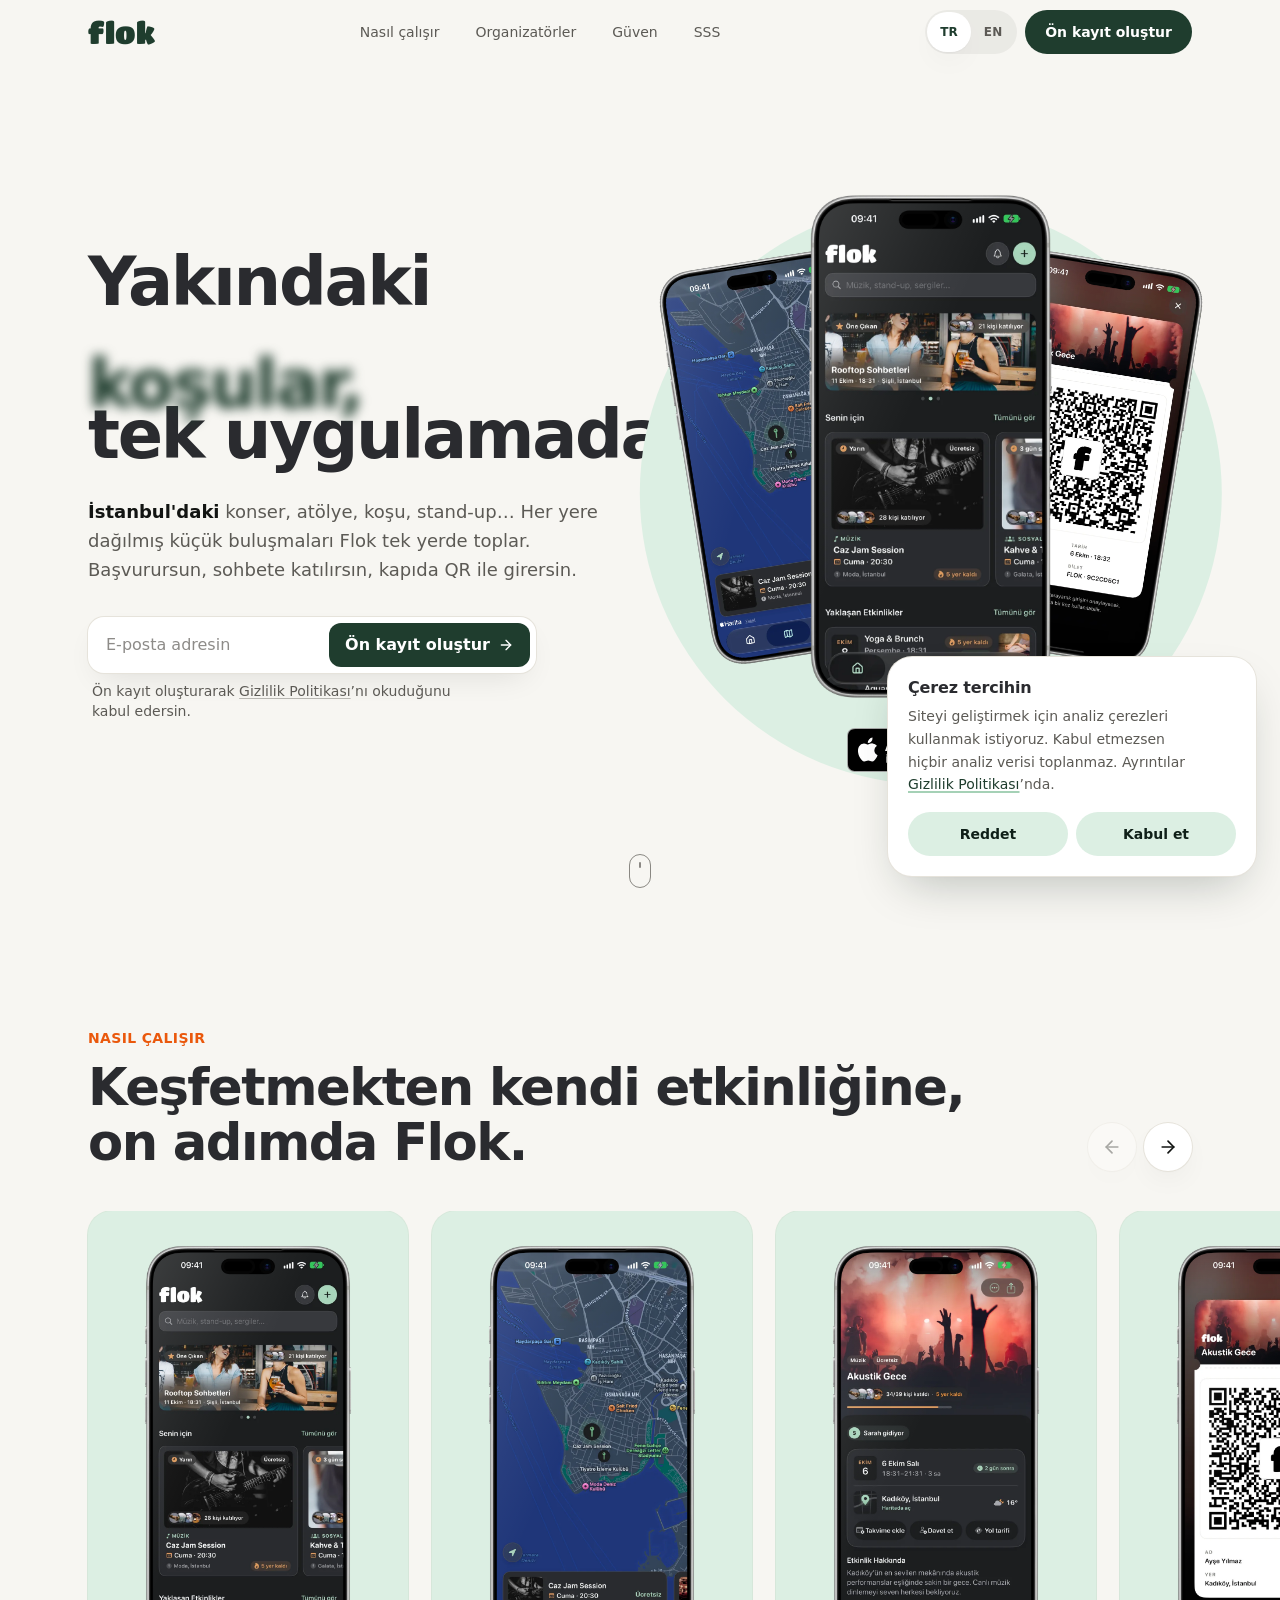
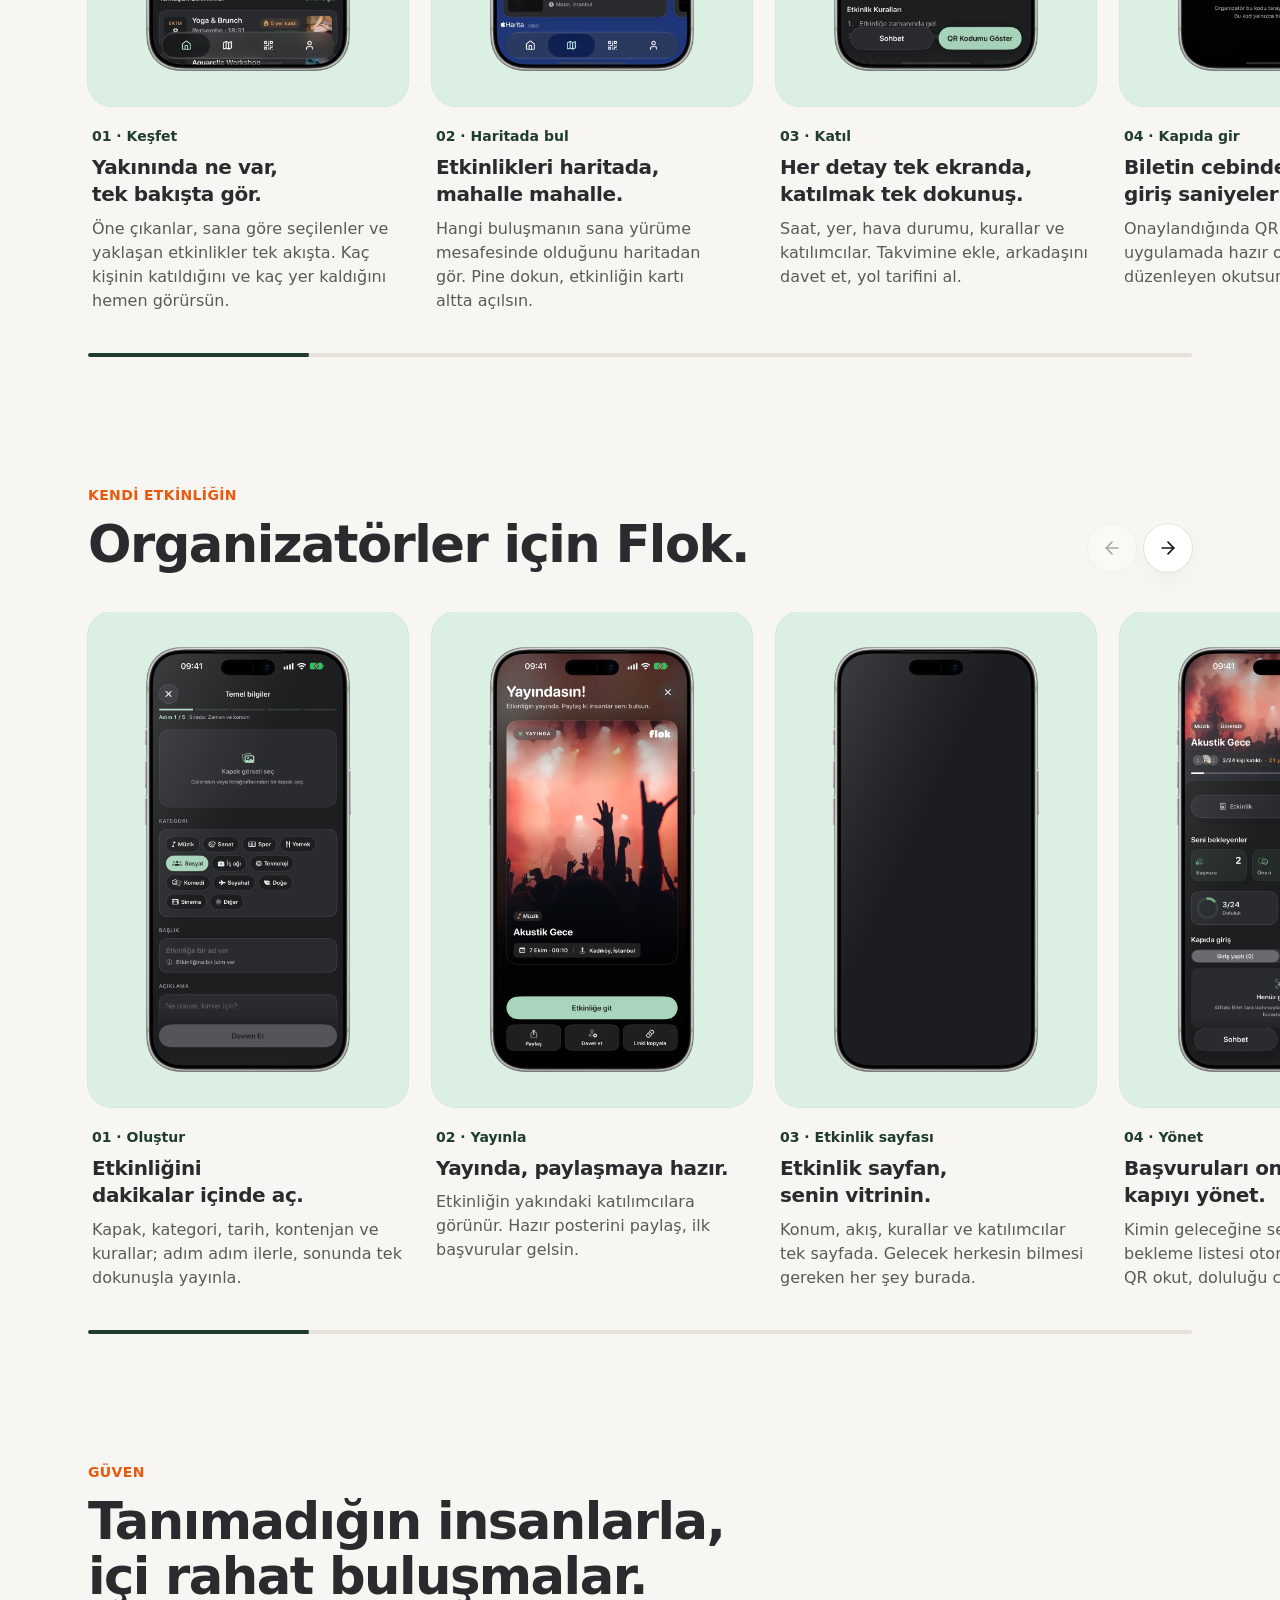
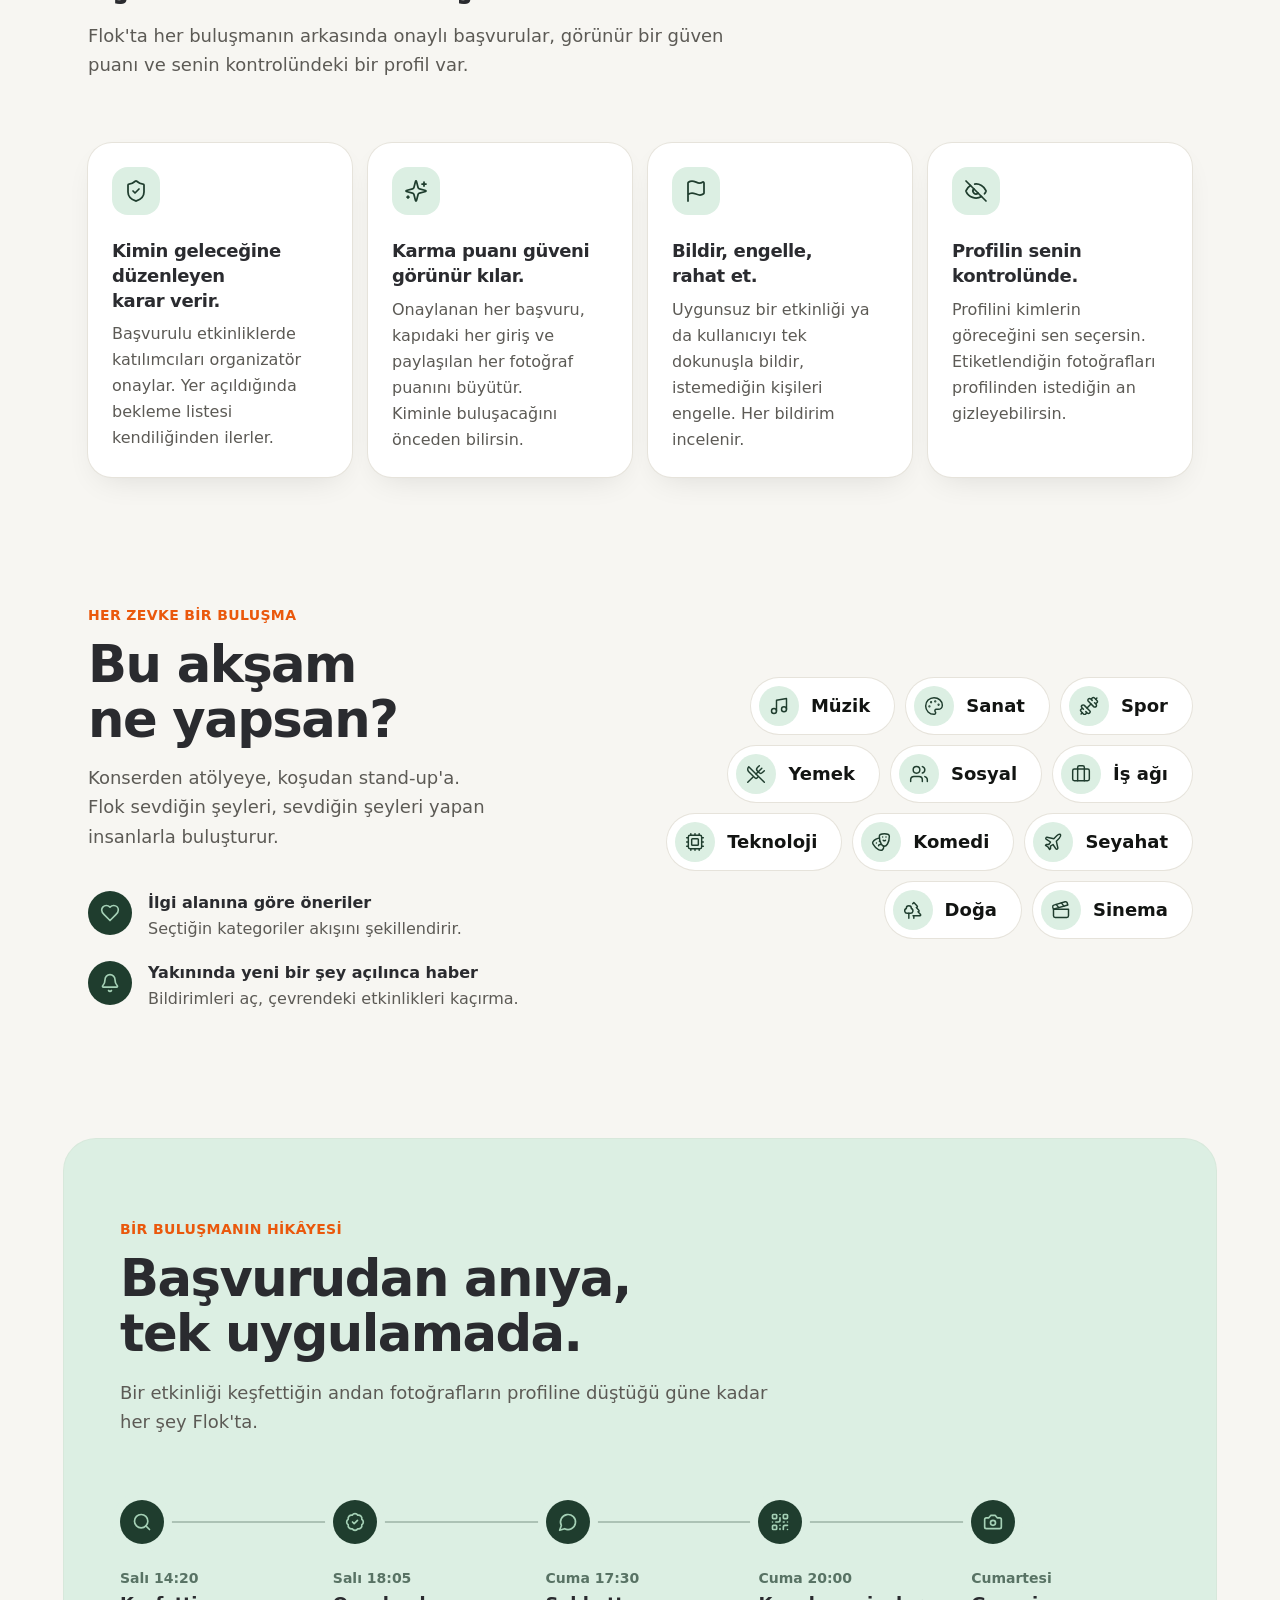
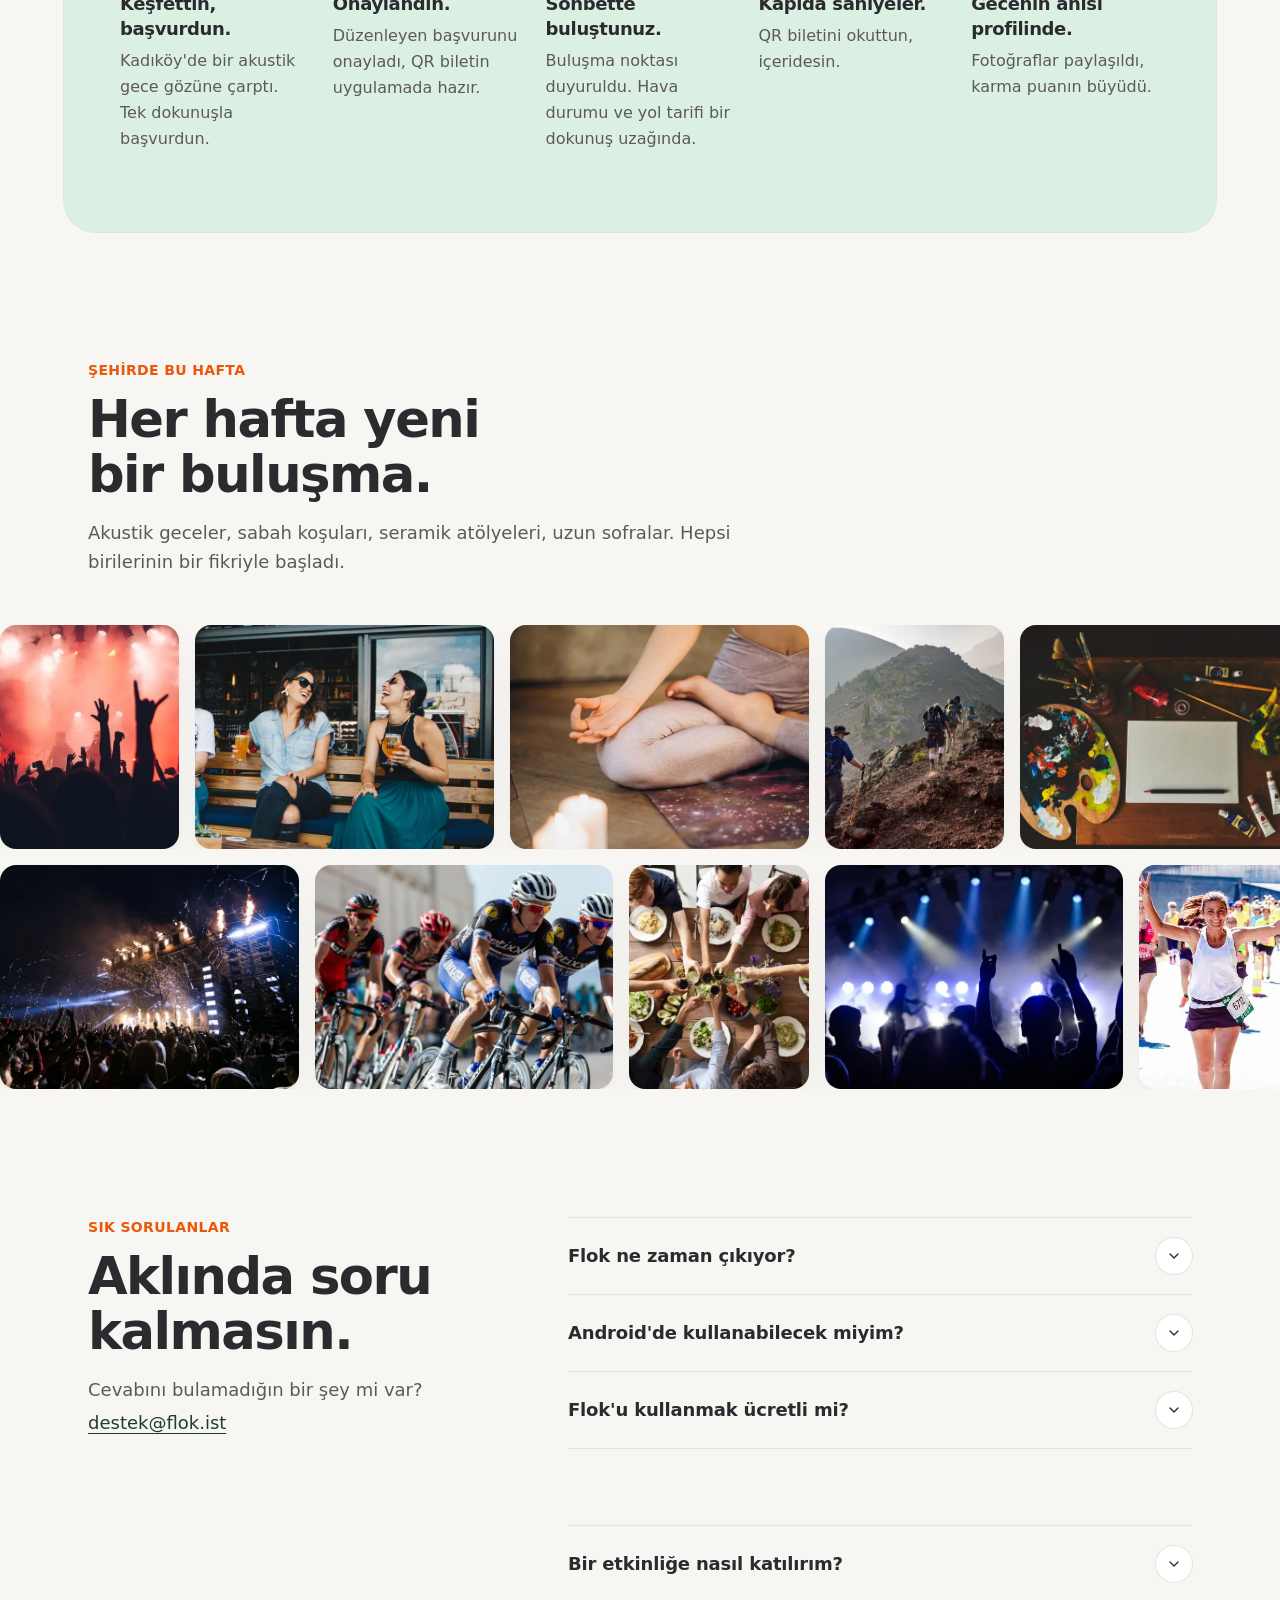
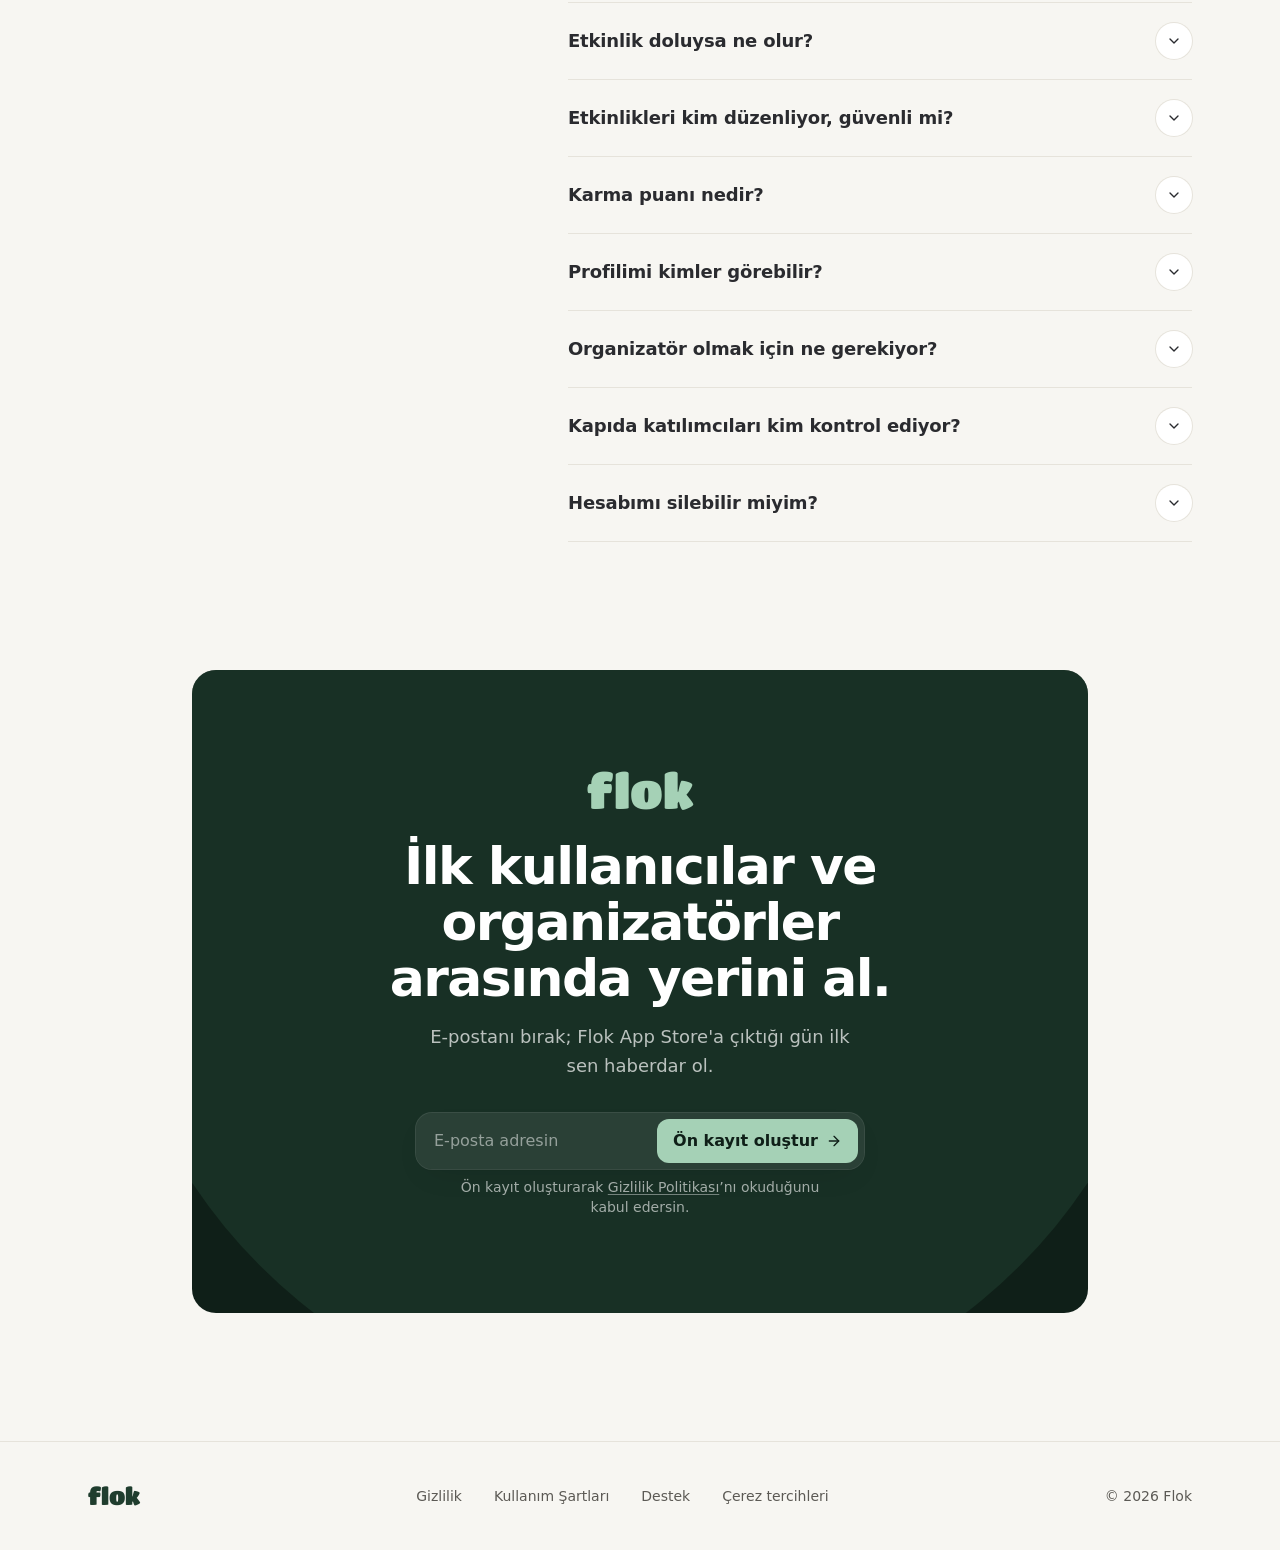
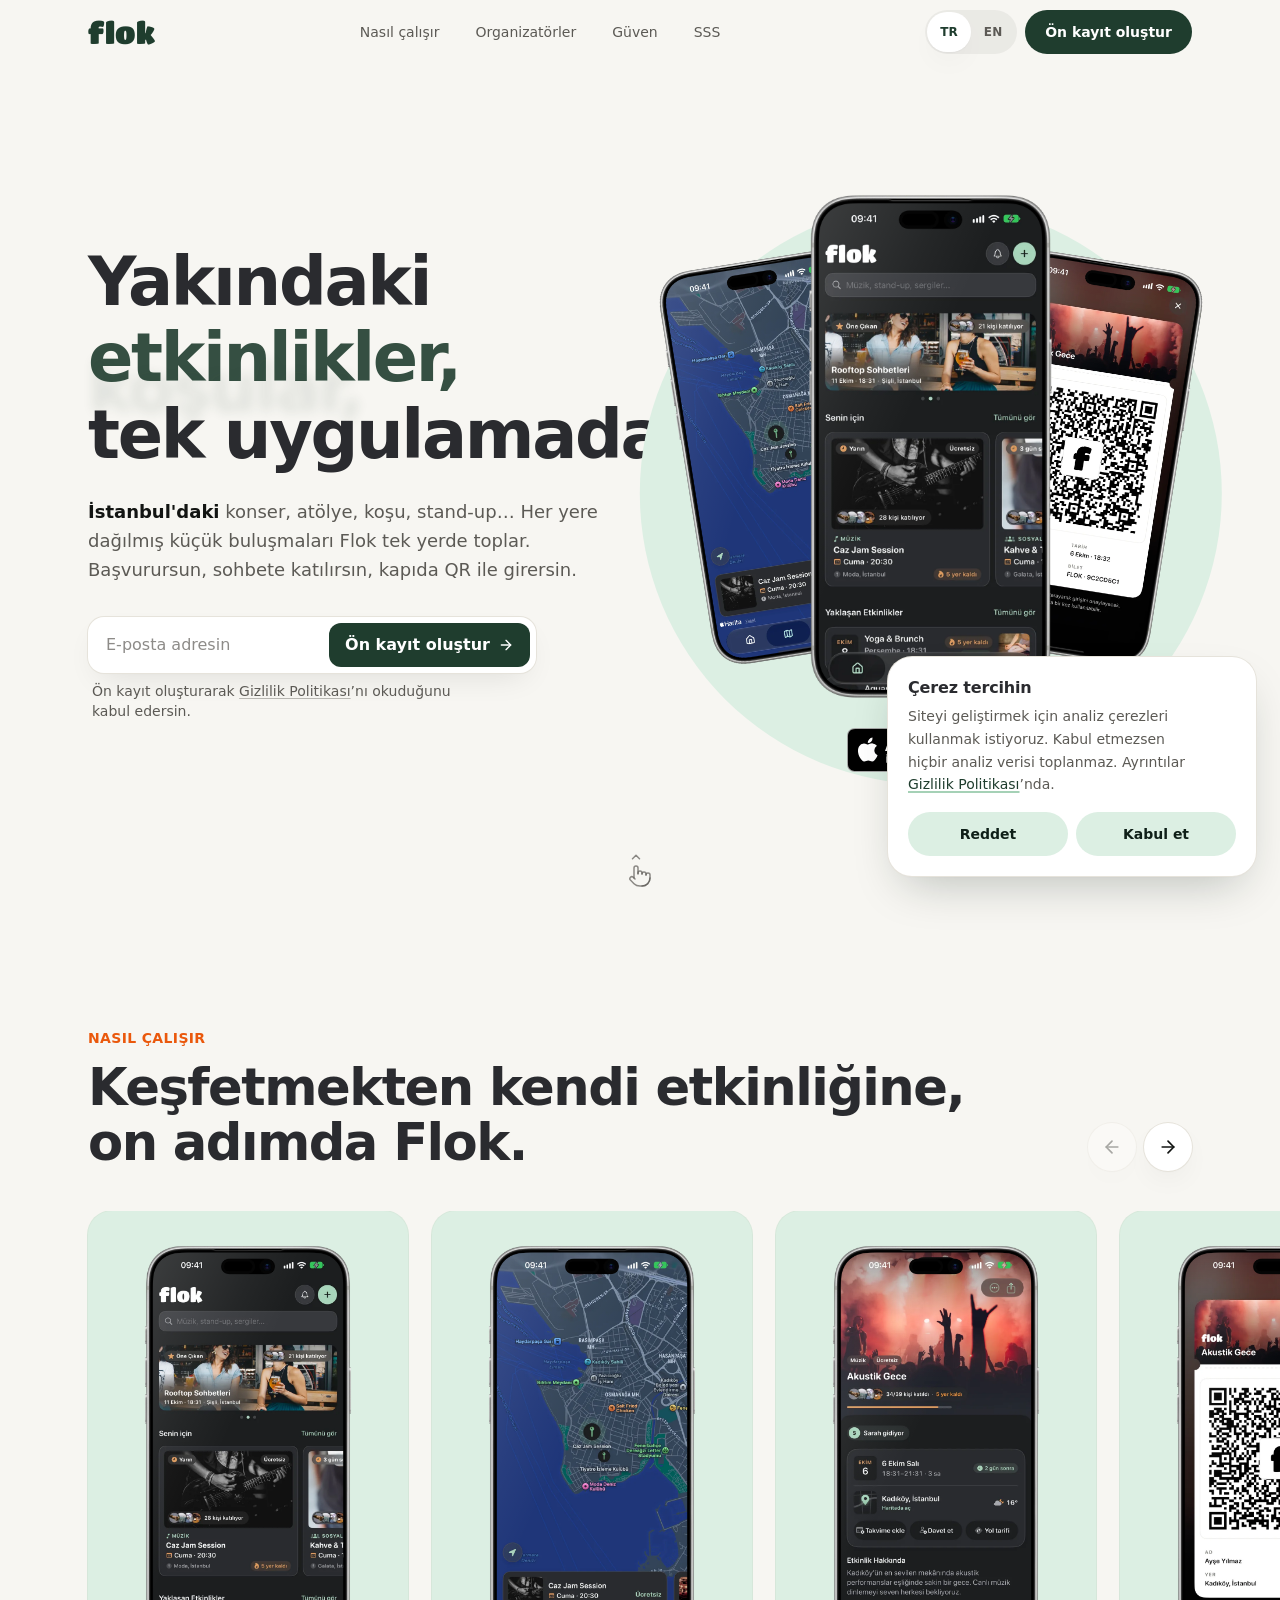
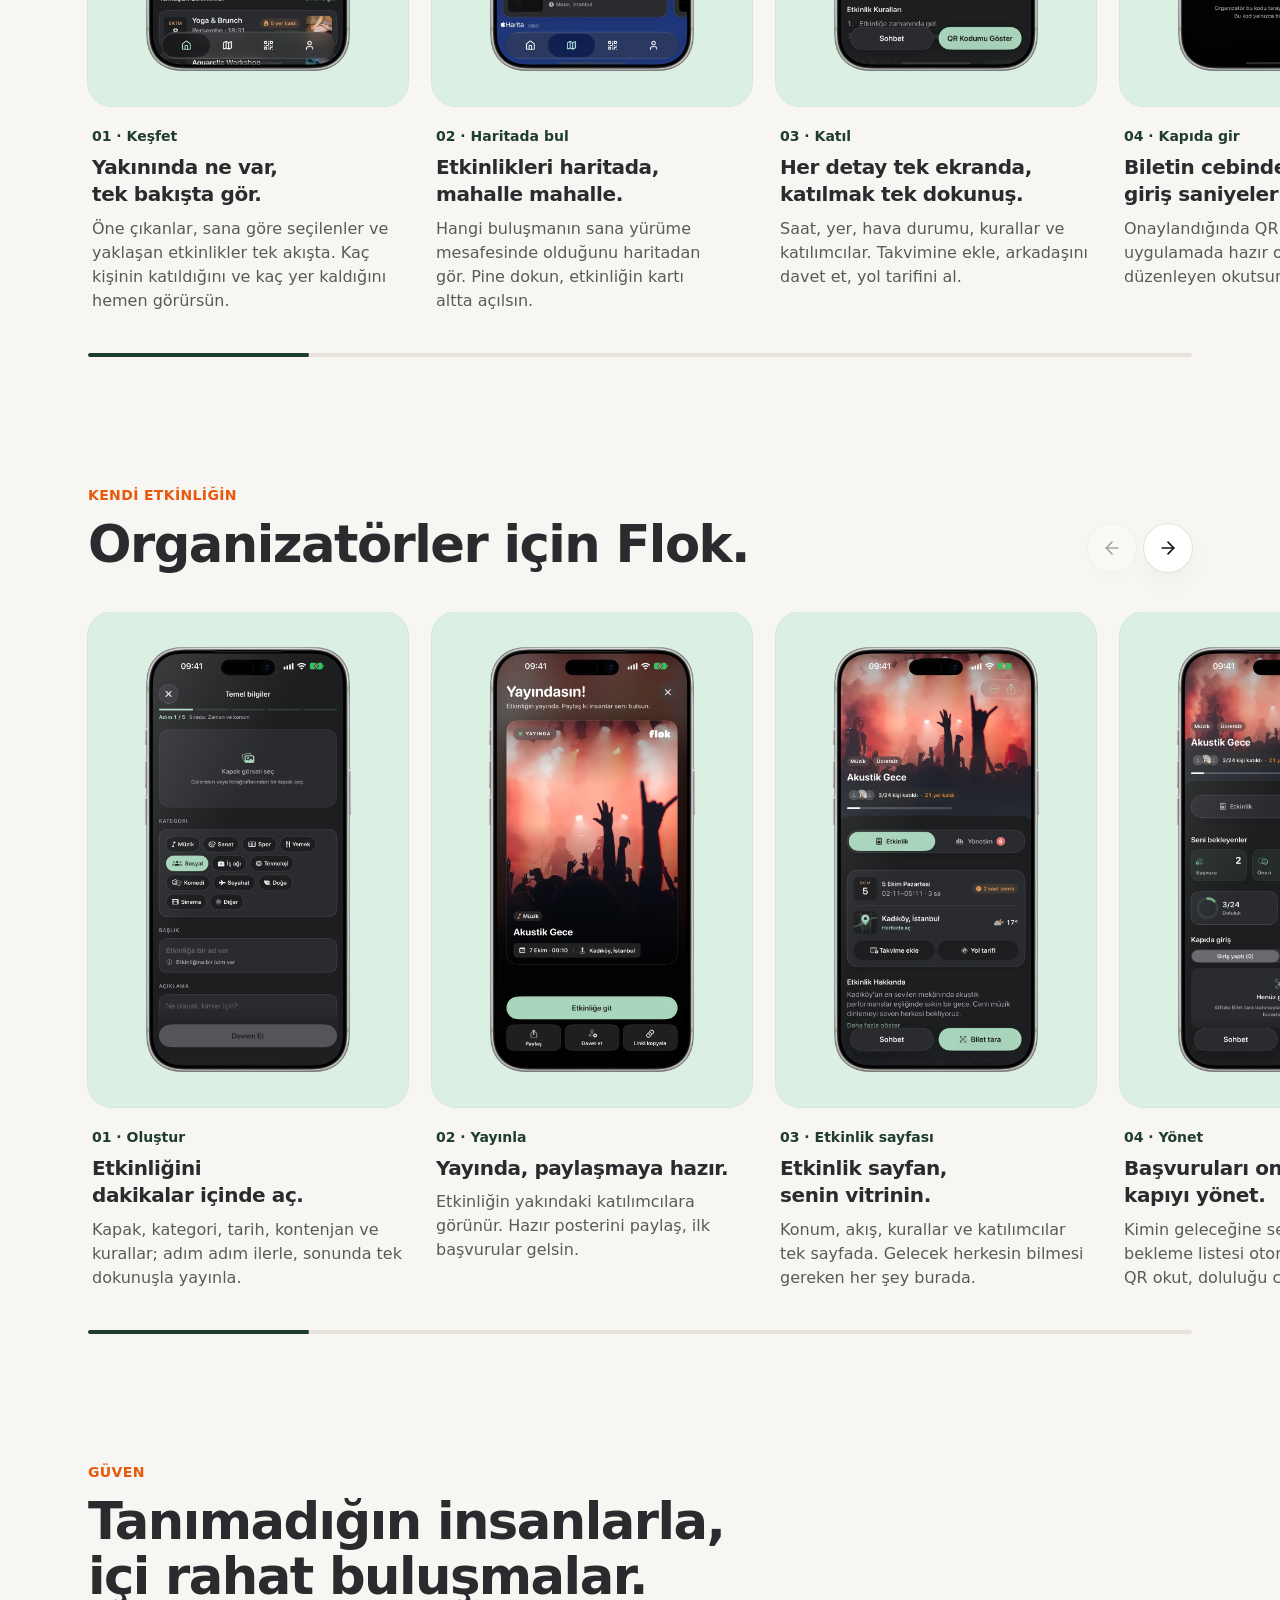
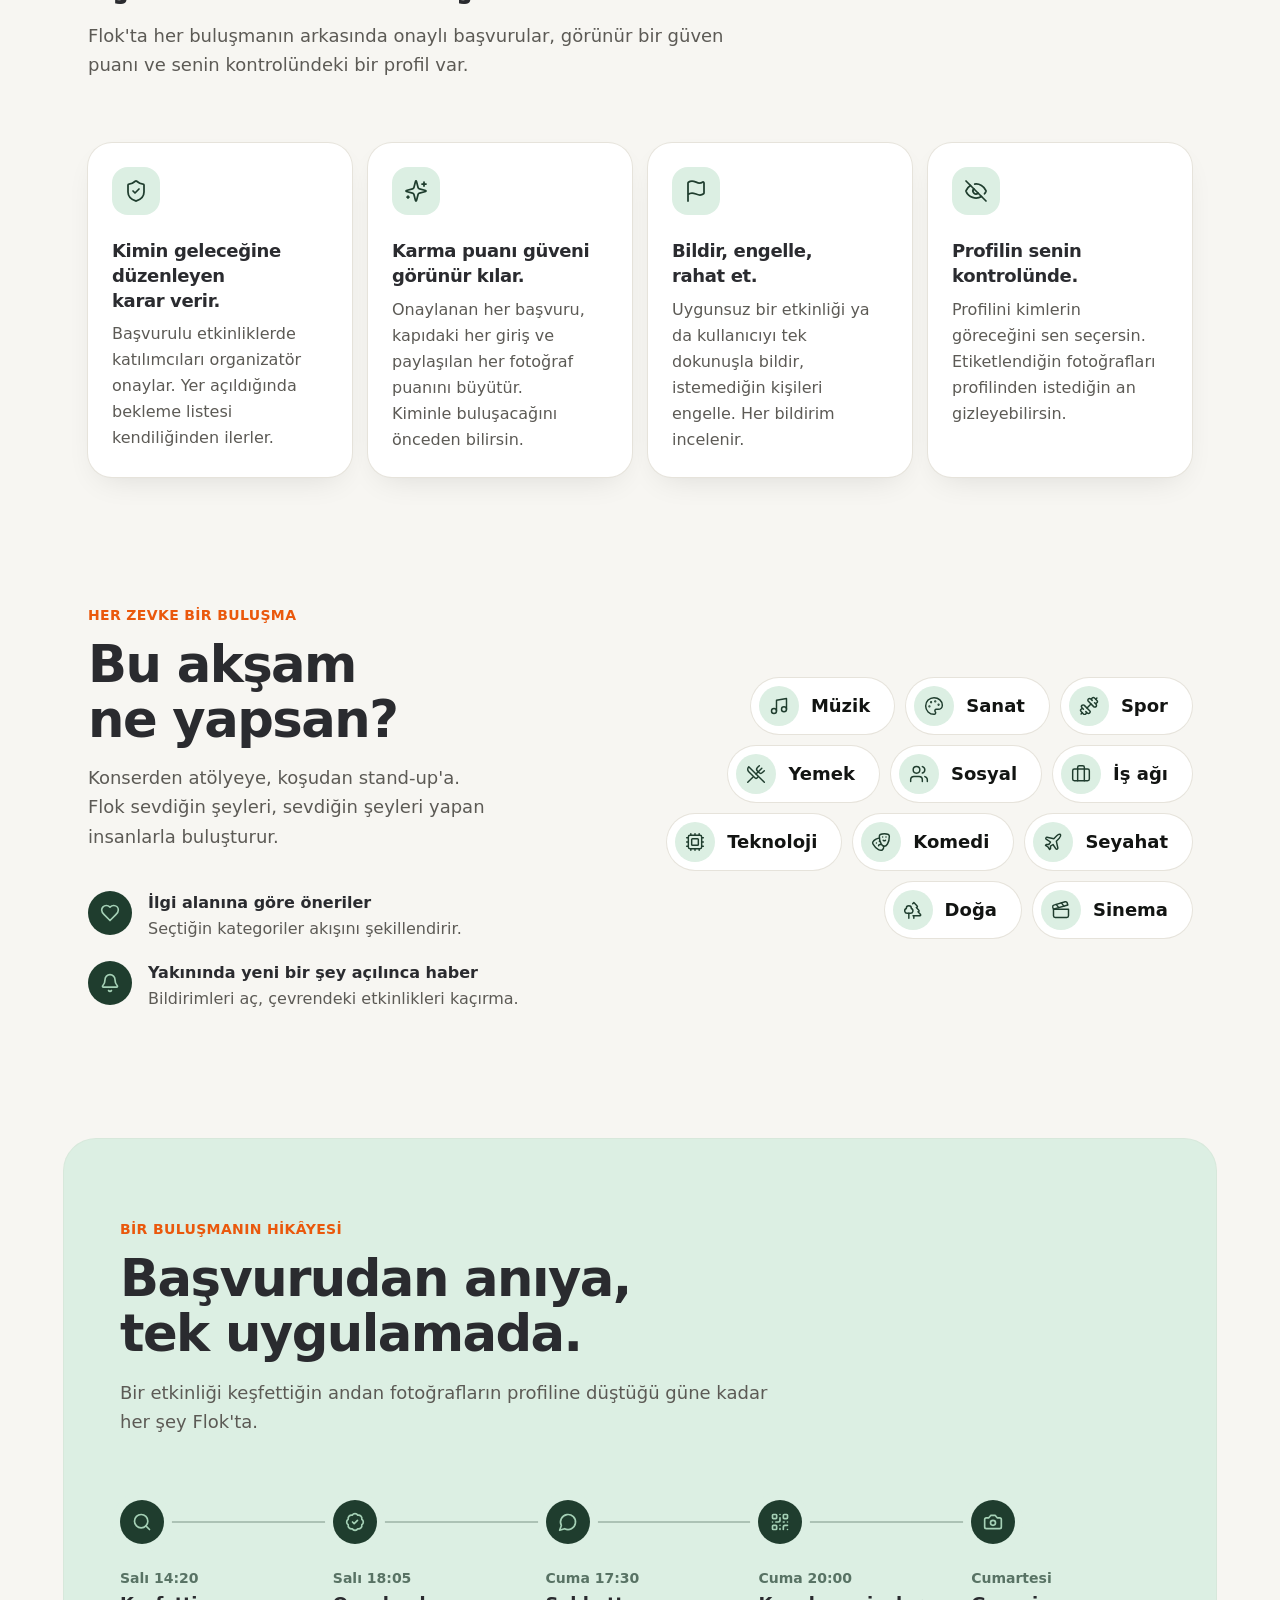
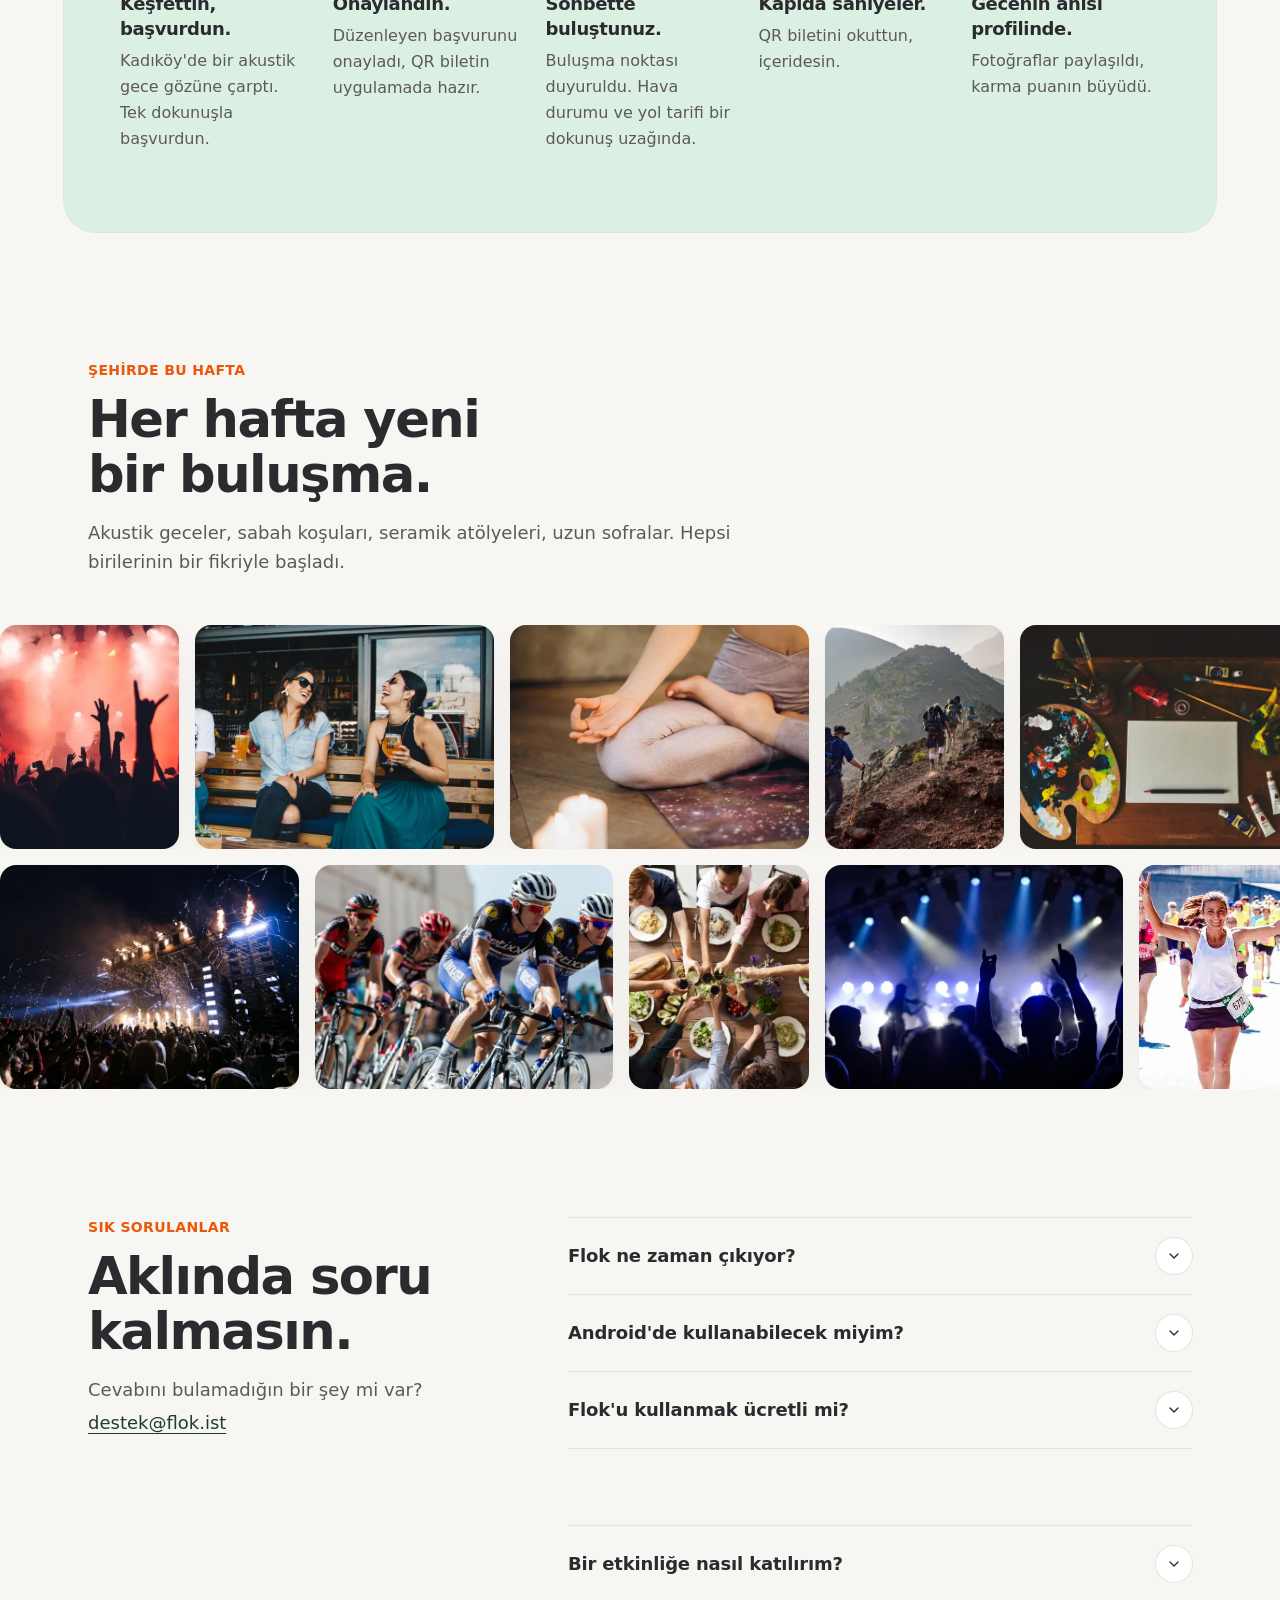
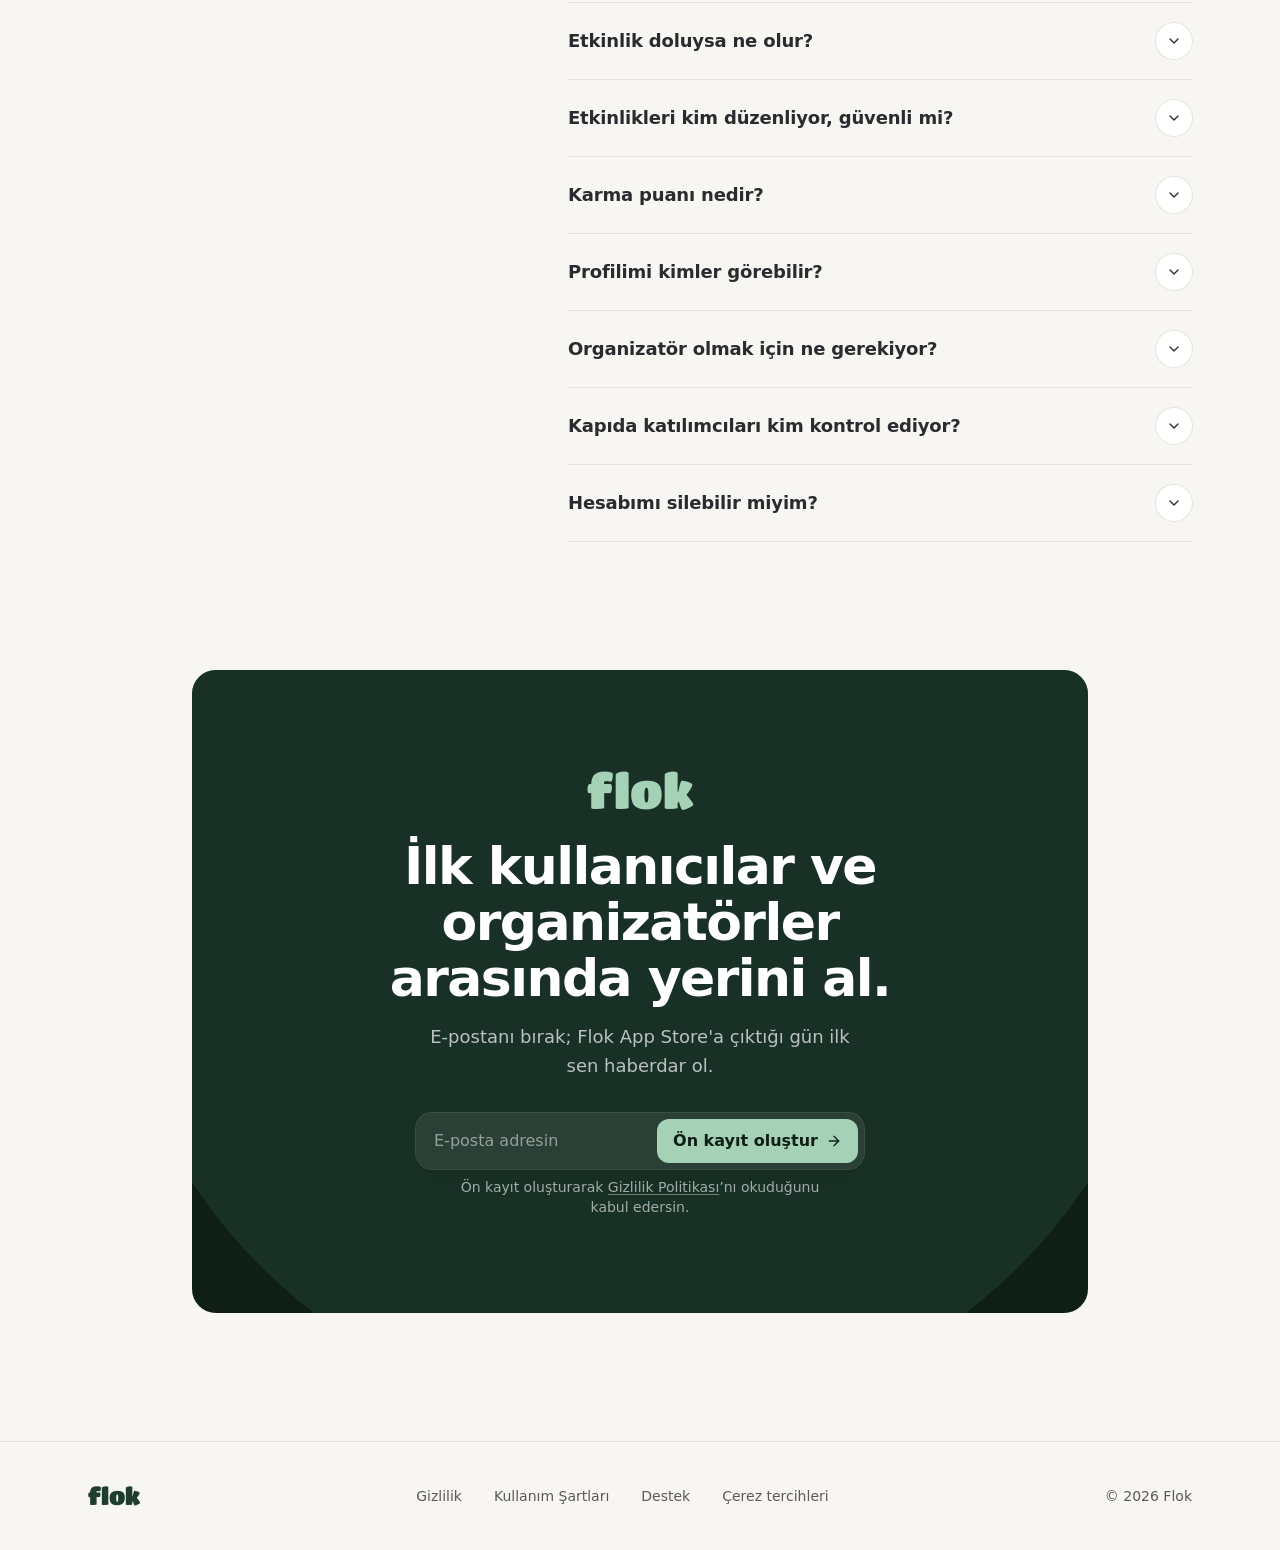
